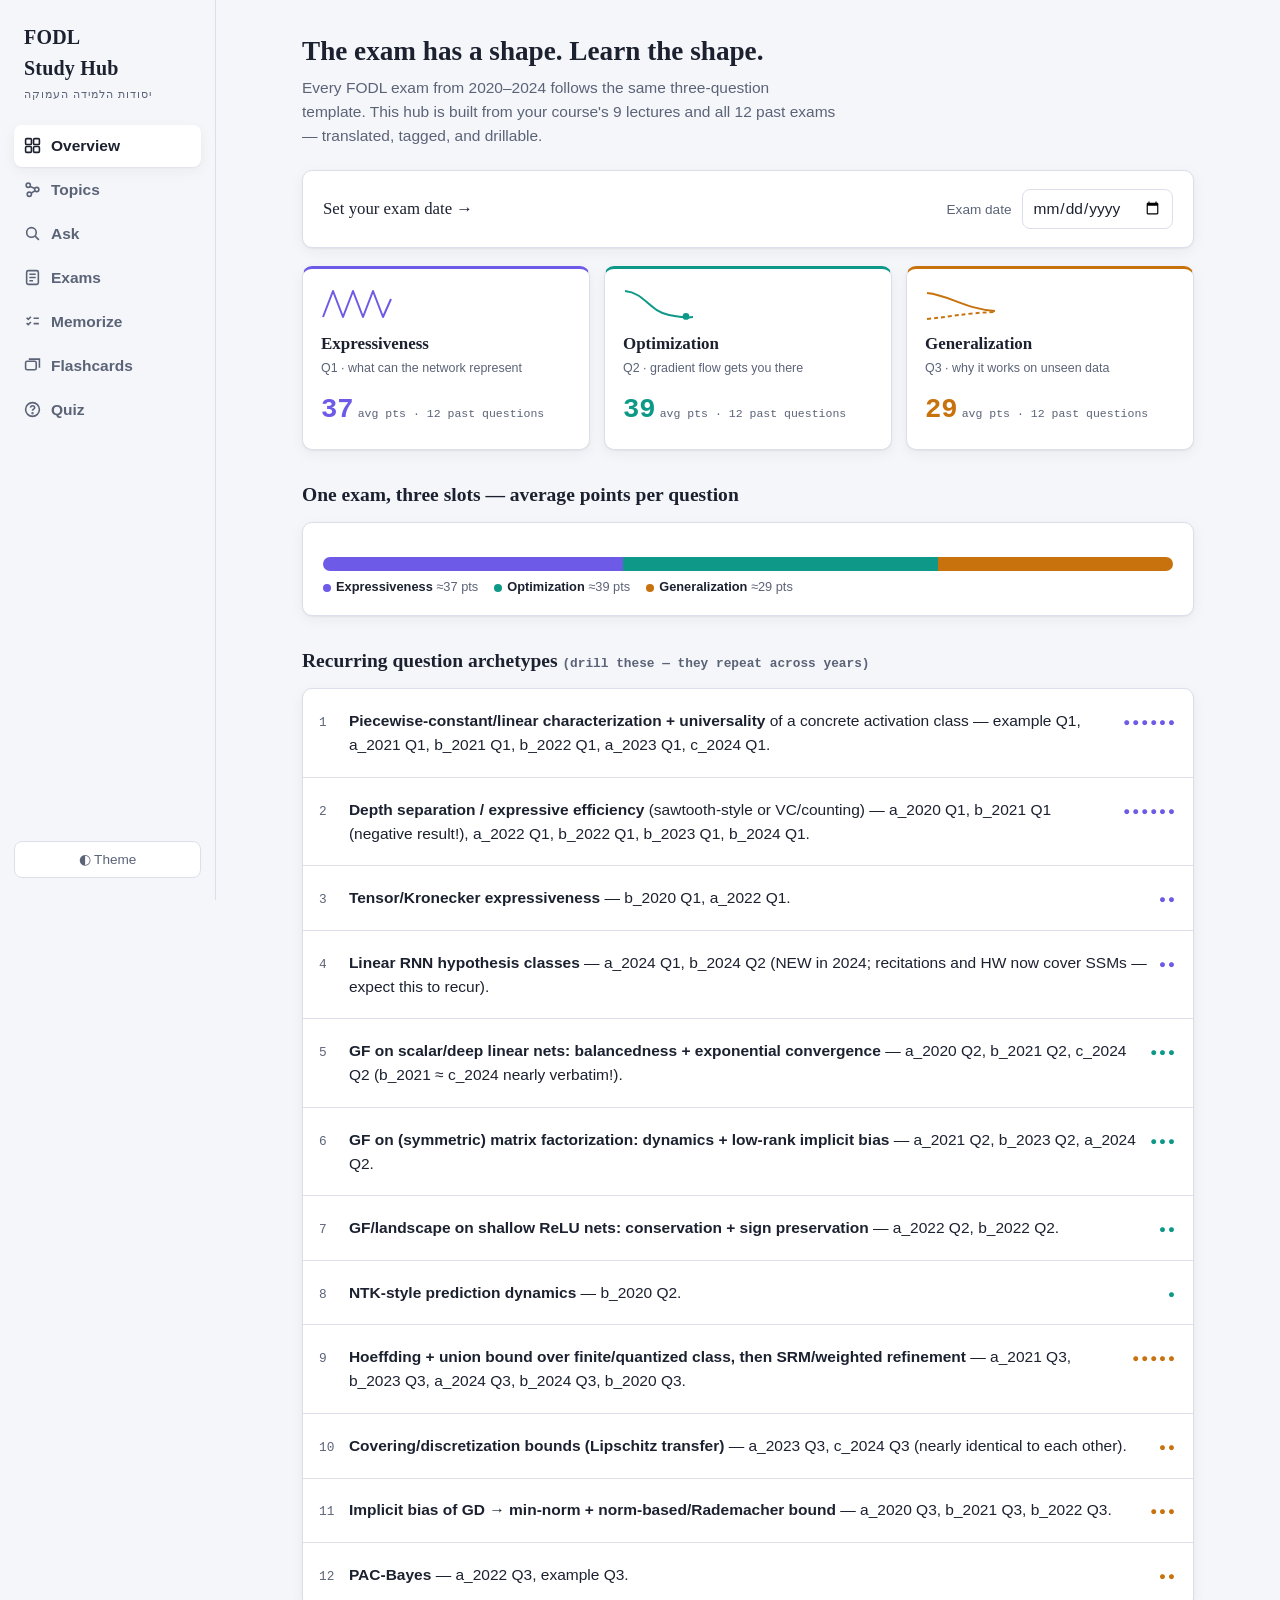
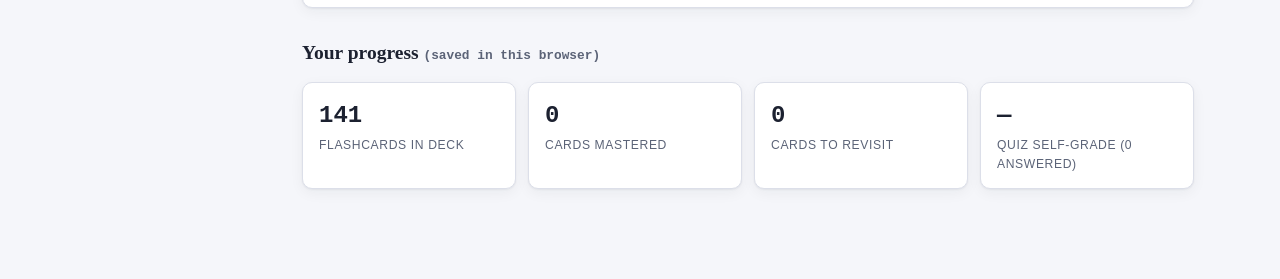
==== docs/index.html @ ac3d0b1b "Publish Memorize tab with 56-item cheat sheet to the site Co-Authored-By: Claude Fable 5 <noreply@an" ====
<!doctype html><html lang="en"><head><meta charset="utf-8"><meta name="viewport" content="width=device-width, initial-scale=1"></head><body><meta charset="utf-8">
<title>FODL Study Hub</title>
<style>
@font-face{font-family:KaTeX_AMS;font-style:normal;font-weight:400;src:url([data-uri]) format('woff2'),url(data:,),url(data:,)}@font-face{font-family:KaTeX_Caligraphic;font-style:normal;font-weight:700;src:url(data:,),url(data:,),url(data:,)}@font-face{font-family:KaTeX_Caligraphic;font-style:normal;font-weight:400;src:url([data-uri]) format('woff2'),url(data:,),url(data:,)}@font-face{font-family:KaTeX_Fraktur;font-style:normal;font-weight:700;src:url(data:,),url(data:,),url(data:,)}@font-face{font-family:KaTeX_Fraktur;font-style:normal;font-weight:400;src:url(data:,),url(data:,),url(data:,)}@font-face{font-family:KaTeX_Main;font-style:normal;font-weight:700;src:url([data-uri]) format('woff2'),url(data:,),url(data:,)}@font-face{font-family:KaTeX_Main;font-style:italic;font-weight:700;src:url([data-uri]) format('woff2'),url(data:,),url(data:,)}@font-face{font-family:KaTeX_Main;font-style:italic;font-weight:400;src:url([data-uri]) format('woff2'),url(data:,),url(data:,)}@font-face{font-family:KaTeX_Main;font-style:normal;font-weight:400;src:url([data-uri]) format('woff2'),url(data:,),url(data:,)}@font-face{font-family:KaTeX_Math;font-style:italic;font-weight:700;src:url([data-uri]) format('woff2'),url(data:,),url(data:,)}@font-face{font-family:KaTeX_Math;font-style:italic;font-weight:400;src:url([data-uri]) format('woff2'),url(data:,),url(data:,)}@font-face{font-family:"KaTeX_SansSerif";font-style:normal;font-weight:700;src:url(data:,),url(data:,),url(data:,)}@font-face{font-family:"KaTeX_SansSerif";font-style:italic;font-weight:400;src:url(data:,),url(data:,),url(data:,)}@font-face{font-family:"KaTeX_SansSerif";font-style:normal;font-weight:400;src:url(data:,),url(data:,),url(data:,)}@font-face{font-family:KaTeX_Script;font-style:normal;font-weight:400;src:url(data:,),url(data:,),url(data:,)}@font-face{font-family:KaTeX_Size1;font-style:normal;font-weight:400;src:url([data-uri]) format('woff2'),url(data:,),url(data:,)}@font-face{font-family:KaTeX_Size2;font-style:normal;font-weight:400;src:url([data-uri]) format('woff2'),url(data:,),url(data:,)}@font-face{font-family:KaTeX_Size3;font-style:normal;font-weight:400;src:url([data-uri]) format('woff2'),url(data:,),url(data:,)}@font-face{font-family:KaTeX_Size4;font-style:normal;font-weight:400;src:url([data-uri]) format('woff2'),url(data:,),url(data:,)}@font-face{font-family:KaTeX_Typewriter;font-style:normal;font-weight:400;src:url([data-uri]) format('woff2'),url(data:,),url(data:,)}.katex{font:normal 1.21em KaTeX_Main,Times New Roman,serif;line-height:1.2;text-indent:0;text-rendering:auto}.katex *{-ms-high-contrast-adjust:none!important;border-color:currentColor}.katex .katex-version:after{content:"0.16.11"}.katex .katex-mathml{clip:rect(1px,1px,1px,1px);border:0;height:1px;overflow:hidden;padding:0;position:absolute;width:1px}.katex .katex-html>.newline{display:block}.katex .base{position:relative;white-space:nowrap;width:-webkit-min-content;width:-moz-min-content;width:min-content}.katex .base,.katex .strut{display:inline-block}.katex .textbf{font-weight:700}.katex .textit{font-style:italic}.katex .textrm{font-family:KaTeX_Main}.katex .textsf{font-family:KaTeX_SansSerif}.katex .texttt{font-family:KaTeX_Typewriter}.katex .mathnormal{font-family:KaTeX_Math;font-style:italic}.katex .mathit{font-family:KaTeX_Main;font-style:italic}.katex .mathrm{font-style:normal}.katex .mathbf{font-family:KaTeX_Main;font-weight:700}.katex .boldsymbol{font-family:KaTeX_Math;font-style:italic;font-weight:700}.katex .amsrm,.katex .mathbb,.katex .textbb{font-family:KaTeX_AMS}.katex .mathcal{font-family:KaTeX_Caligraphic}.katex .mathfrak,.katex .textfrak{font-family:KaTeX_Fraktur}.katex .mathboldfrak,.katex .textboldfrak{font-family:KaTeX_Fraktur;font-weight:700}.katex .mathtt{font-family:KaTeX_Typewriter}.katex .mathscr,.katex .textscr{font-family:KaTeX_Script}.katex .mathsf,.katex .textsf{font-family:KaTeX_SansSerif}.katex .mathboldsf,.katex .textboldsf{font-family:KaTeX_SansSerif;font-weight:700}.katex .mathitsf,.katex .textitsf{font-family:KaTeX_SansSerif;font-style:italic}.katex .mainrm{font-family:KaTeX_Main;font-style:normal}.katex .vlist-t{border-collapse:collapse;display:inline-table;table-layout:fixed}.katex .vlist-r{display:table-row}.katex .vlist{display:table-cell;position:relative;vertical-align:bottom}.katex .vlist>span{display:block;height:0;position:relative}.katex .vlist>span>span{display:inline-block}.katex .vlist>span>.pstrut{overflow:hidden;width:0}.katex .vlist-t2{margin-right:-2px}.katex .vlist-s{display:table-cell;font-size:1px;min-width:2px;vertical-align:bottom;width:2px}.katex .vbox{align-items:baseline;display:inline-flex;flex-direction:column}.katex .hbox{width:100%}.katex .hbox,.katex .thinbox{display:inline-flex;flex-direction:row}.katex .thinbox{max-width:0;width:0}.katex .msupsub{text-align:left}.katex .mfrac>span>span{text-align:center}.katex .mfrac .frac-line{border-bottom-style:solid;display:inline-block;width:100%}.katex .hdashline,.katex .hline,.katex .mfrac .frac-line,.katex .overline .overline-line,.katex .rule,.katex .underline .underline-line{min-height:1px}.katex .mspace{display:inline-block}.katex .clap,.katex .llap,.katex .rlap{position:relative;width:0}.katex .clap>.inner,.katex .llap>.inner,.katex .rlap>.inner{position:absolute}.katex .clap>.fix,.katex .llap>.fix,.katex .rlap>.fix{display:inline-block}.katex .llap>.inner{right:0}.katex .clap>.inner,.katex .rlap>.inner{left:0}.katex .clap>.inner>span{margin-left:-50%;margin-right:50%}.katex .rule{border:0 solid;display:inline-block;position:relative}.katex .hline,.katex .overline .overline-line,.katex .underline .underline-line{border-bottom-style:solid;display:inline-block;width:100%}.katex .hdashline{border-bottom-style:dashed;display:inline-block;width:100%}.katex .sqrt>.root{margin-left:.2777777778em;margin-right:-.5555555556em}.katex .fontsize-ensurer.reset-size1.size1,.katex .sizing.reset-size1.size1{font-size:1em}.katex .fontsize-ensurer.reset-size1.size2,.katex .sizing.reset-size1.size2{font-size:1.2em}.katex .fontsize-ensurer.reset-size1.size3,.katex .sizing.reset-size1.size3{font-size:1.4em}.katex .fontsize-ensurer.reset-size1.size4,.katex .sizing.reset-size1.size4{font-size:1.6em}.katex .fontsize-ensurer.reset-size1.size5,.katex .sizing.reset-size1.size5{font-size:1.8em}.katex .fontsize-ensurer.reset-size1.size6,.katex .sizing.reset-size1.size6{font-size:2em}.katex .fontsize-ensurer.reset-size1.size7,.katex .sizing.reset-size1.size7{font-size:2.4em}.katex .fontsize-ensurer.reset-size1.size8,.katex .sizing.reset-size1.size8{font-size:2.88em}.katex .fontsize-ensurer.reset-size1.size9,.katex .sizing.reset-size1.size9{font-size:3.456em}.katex .fontsize-ensurer.reset-size1.size10,.katex .sizing.reset-size1.size10{font-size:4.148em}.katex .fontsize-ensurer.reset-size1.size11,.katex .sizing.reset-size1.size11{font-size:4.976em}.katex .fontsize-ensurer.reset-size2.size1,.katex .sizing.reset-size2.size1{font-size:.8333333333em}.katex .fontsize-ensurer.reset-size2.size2,.katex .sizing.reset-size2.size2{font-size:1em}.katex .fontsize-ensurer.reset-size2.size3,.katex .sizing.reset-size2.size3{font-size:1.1666666667em}.katex .fontsize-ensurer.reset-size2.size4,.katex .sizing.reset-size2.size4{font-size:1.3333333333em}.katex .fontsize-ensurer.reset-size2.size5,.katex .sizing.reset-size2.size5{font-size:1.5em}.katex .fontsize-ensurer.reset-size2.size6,.katex .sizing.reset-size2.size6{font-size:1.6666666667em}.katex .fontsize-ensurer.reset-size2.size7,.katex .sizing.reset-size2.size7{font-size:2em}.katex .fontsize-ensurer.reset-size2.size8,.katex .sizing.reset-size2.size8{font-size:2.4em}.katex .fontsize-ensurer.reset-size2.size9,.katex .sizing.reset-size2.size9{font-size:2.88em}.katex .fontsize-ensurer.reset-size2.size10,.katex .sizing.reset-size2.size10{font-size:3.4566666667em}.katex .fontsize-ensurer.reset-size2.size11,.katex .sizing.reset-size2.size11{font-size:4.1466666667em}.katex .fontsize-ensurer.reset-size3.size1,.katex .sizing.reset-size3.size1{font-size:.7142857143em}.katex .fontsize-ensurer.reset-size3.size2,.katex .sizing.reset-size3.size2{font-size:.8571428571em}.katex .fontsize-ensurer.reset-size3.size3,.katex .sizing.reset-size3.size3{font-size:1em}.katex .fontsize-ensurer.reset-size3.size4,.katex .sizing.reset-size3.size4{font-size:1.1428571429em}.katex .fontsize-ensurer.reset-size3.size5,.katex .sizing.reset-size3.size5{font-size:1.2857142857em}.katex .fontsize-ensurer.reset-size3.size6,.katex .sizing.reset-size3.size6{font-size:1.4285714286em}.katex .fontsize-ensurer.reset-size3.size7,.katex .sizing.reset-size3.size7{font-size:1.7142857143em}.katex .fontsize-ensurer.reset-size3.size8,.katex .sizing.reset-size3.size8{font-size:2.0571428571em}.katex .fontsize-ensurer.reset-size3.size9,.katex .sizing.reset-size3.size9{font-size:2.4685714286em}.katex .fontsize-ensurer.reset-size3.size10,.katex .sizing.reset-size3.size10{font-size:2.9628571429em}.katex .fontsize-ensurer.reset-size3.size11,.katex .sizing.reset-size3.size11{font-size:3.5542857143em}.katex .fontsize-ensurer.reset-size4.size1,.katex .sizing.reset-size4.size1{font-size:.625em}.katex .fontsize-ensurer.reset-size4.size2,.katex .sizing.reset-size4.size2{font-size:.75em}.katex .fontsize-ensurer.reset-size4.size3,.katex .sizing.reset-size4.size3{font-size:.875em}.katex .fontsize-ensurer.reset-size4.size4,.katex .sizing.reset-size4.size4{font-size:1em}.katex .fontsize-ensurer.reset-size4.size5,.katex .sizing.reset-size4.size5{font-size:1.125em}.katex .fontsize-ensurer.reset-size4.size6,.katex .sizing.reset-size4.size6{font-size:1.25em}.katex .fontsize-ensurer.reset-size4.size7,.katex .sizing.reset-size4.size7{font-size:1.5em}.katex .fontsize-ensurer.reset-size4.size8,.katex .sizing.reset-size4.size8{font-size:1.8em}.katex .fontsize-ensurer.reset-size4.size9,.katex .sizing.reset-size4.size9{font-size:2.16em}.katex .fontsize-ensurer.reset-size4.size10,.katex .sizing.reset-size4.size10{font-size:2.5925em}.katex .fontsize-ensurer.reset-size4.size11,.katex .sizing.reset-size4.size11{font-size:3.11em}.katex .fontsize-ensurer.reset-size5.size1,.katex .sizing.reset-size5.size1{font-size:.5555555556em}.katex .fontsize-ensurer.reset-size5.size2,.katex .sizing.reset-size5.size2{font-size:.6666666667em}.katex .fontsize-ensurer.reset-size5.size3,.katex .sizing.reset-size5.size3{font-size:.7777777778em}.katex .fontsize-ensurer.reset-size5.size4,.katex .sizing.reset-size5.size4{font-size:.8888888889em}.katex .fontsize-ensurer.reset-size5.size5,.katex .sizing.reset-size5.size5{font-size:1em}.katex .fontsize-ensurer.reset-size5.size6,.katex .sizing.reset-size5.size6{font-size:1.1111111111em}.katex .fontsize-ensurer.reset-size5.size7,.katex .sizing.reset-size5.size7{font-size:1.3333333333em}.katex .fontsize-ensurer.reset-size5.size8,.katex .sizing.reset-size5.size8{font-size:1.6em}.katex .fontsize-ensurer.reset-size5.size9,.katex .sizing.reset-size5.size9{font-size:1.92em}.katex .fontsize-ensurer.reset-size5.size10,.katex .sizing.reset-size5.size10{font-size:2.3044444444em}.katex .fontsize-ensurer.reset-size5.size11,.katex .sizing.reset-size5.size11{font-size:2.7644444444em}.katex .fontsize-ensurer.reset-size6.size1,.katex .sizing.reset-size6.size1{font-size:.5em}.katex .fontsize-ensurer.reset-size6.size2,.katex .sizing.reset-size6.size2{font-size:.6em}.katex .fontsize-ensurer.reset-size6.size3,.katex .sizing.reset-size6.size3{font-size:.7em}.katex .fontsize-ensurer.reset-size6.size4,.katex .sizing.reset-size6.size4{font-size:.8em}.katex .fontsize-ensurer.reset-size6.size5,.katex .sizing.reset-size6.size5{font-size:.9em}.katex .fontsize-ensurer.reset-size6.size6,.katex .sizing.reset-size6.size6{font-size:1em}.katex .fontsize-ensurer.reset-size6.size7,.katex .sizing.reset-size6.size7{font-size:1.2em}.katex .fontsize-ensurer.reset-size6.size8,.katex .sizing.reset-size6.size8{font-size:1.44em}.katex .fontsize-ensurer.reset-size6.size9,.katex .sizing.reset-size6.size9{font-size:1.728em}.katex .fontsize-ensurer.reset-size6.size10,.katex .sizing.reset-size6.size10{font-size:2.074em}.katex .fontsize-ensurer.reset-size6.size11,.katex .sizing.reset-size6.size11{font-size:2.488em}.katex .fontsize-ensurer.reset-size7.size1,.katex .sizing.reset-size7.size1{font-size:.4166666667em}.katex .fontsize-ensurer.reset-size7.size2,.katex .sizing.reset-size7.size2{font-size:.5em}.katex .fontsize-ensurer.reset-size7.size3,.katex .sizing.reset-size7.size3{font-size:.5833333333em}.katex .fontsize-ensurer.reset-size7.size4,.katex .sizing.reset-size7.size4{font-size:.6666666667em}.katex .fontsize-ensurer.reset-size7.size5,.katex .sizing.reset-size7.size5{font-size:.75em}.katex .fontsize-ensurer.reset-size7.size6,.katex .sizing.reset-size7.size6{font-size:.8333333333em}.katex .fontsize-ensurer.reset-size7.size7,.katex .sizing.reset-size7.size7{font-size:1em}.katex .fontsize-ensurer.reset-size7.size8,.katex .sizing.reset-size7.size8{font-size:1.2em}.katex .fontsize-ensurer.reset-size7.size9,.katex .sizing.reset-size7.size9{font-size:1.44em}.katex .fontsize-ensurer.reset-size7.size10,.katex .sizing.reset-size7.size10{font-size:1.7283333333em}.katex .fontsize-ensurer.reset-size7.size11,.katex .sizing.reset-size7.size11{font-size:2.0733333333em}.katex .fontsize-ensurer.reset-size8.size1,.katex .sizing.reset-size8.size1{font-size:.3472222222em}.katex .fontsize-ensurer.reset-size8.size2,.katex .sizing.reset-size8.size2{font-size:.4166666667em}.katex .fontsize-ensurer.reset-size8.size3,.katex .sizing.reset-size8.size3{font-size:.4861111111em}.katex .fontsize-ensurer.reset-size8.size4,.katex .sizing.reset-size8.size4{font-size:.5555555556em}.katex .fontsize-ensurer.reset-size8.size5,.katex .sizing.reset-size8.size5{font-size:.625em}.katex .fontsize-ensurer.reset-size8.size6,.katex .sizing.reset-size8.size6{font-size:.6944444444em}.katex .fontsize-ensurer.reset-size8.size7,.katex .sizing.reset-size8.size7{font-size:.8333333333em}.katex .fontsize-ensurer.reset-size8.size8,.katex .sizing.reset-size8.size8{font-size:1em}.katex .fontsize-ensurer.reset-size8.size9,.katex .sizing.reset-size8.size9{font-size:1.2em}.katex .fontsize-ensurer.reset-size8.size10,.katex .sizing.reset-size8.size10{font-size:1.4402777778em}.katex .fontsize-ensurer.reset-size8.size11,.katex .sizing.reset-size8.size11{font-size:1.7277777778em}.katex .fontsize-ensurer.reset-size9.size1,.katex .sizing.reset-size9.size1{font-size:.2893518519em}.katex .fontsize-ensurer.reset-size9.size2,.katex .sizing.reset-size9.size2{font-size:.3472222222em}.katex .fontsize-ensurer.reset-size9.size3,.katex .sizing.reset-size9.size3{font-size:.4050925926em}.katex .fontsize-ensurer.reset-size9.size4,.katex .sizing.reset-size9.size4{font-size:.462962963em}.katex .fontsize-ensurer.reset-size9.size5,.katex .sizing.reset-size9.size5{font-size:.5208333333em}.katex .fontsize-ensurer.reset-size9.size6,.katex .sizing.reset-size9.size6{font-size:.5787037037em}.katex .fontsize-ensurer.reset-size9.size7,.katex .sizing.reset-size9.size7{font-size:.6944444444em}.katex .fontsize-ensurer.reset-size9.size8,.katex .sizing.reset-size9.size8{font-size:.8333333333em}.katex .fontsize-ensurer.reset-size9.size9,.katex .sizing.reset-size9.size9{font-size:1em}.katex .fontsize-ensurer.reset-size9.size10,.katex .sizing.reset-size9.size10{font-size:1.2002314815em}.katex .fontsize-ensurer.reset-size9.size11,.katex .sizing.reset-size9.size11{font-size:1.4398148148em}.katex .fontsize-ensurer.reset-size10.size1,.katex .sizing.reset-size10.size1{font-size:.2410800386em}.katex .fontsize-ensurer.reset-size10.size2,.katex .sizing.reset-size10.size2{font-size:.2892960463em}.katex .fontsize-ensurer.reset-size10.size3,.katex .sizing.reset-size10.size3{font-size:.337512054em}.katex .fontsize-ensurer.reset-size10.size4,.katex .sizing.reset-size10.size4{font-size:.3857280617em}.katex .fontsize-ensurer.reset-size10.size5,.katex .sizing.reset-size10.size5{font-size:.4339440694em}.katex .fontsize-ensurer.reset-size10.size6,.katex .sizing.reset-size10.size6{font-size:.4821600771em}.katex .fontsize-ensurer.reset-size10.size7,.katex .sizing.reset-size10.size7{font-size:.5785920926em}.katex .fontsize-ensurer.reset-size10.size8,.katex .sizing.reset-size10.size8{font-size:.6943105111em}.katex .fontsize-ensurer.reset-size10.size9,.katex .sizing.reset-size10.size9{font-size:.8331726133em}.katex .fontsize-ensurer.reset-size10.size10,.katex .sizing.reset-size10.size10{font-size:1em}.katex .fontsize-ensurer.reset-size10.size11,.katex .sizing.reset-size10.size11{font-size:1.1996142719em}.katex .fontsize-ensurer.reset-size11.size1,.katex .sizing.reset-size11.size1{font-size:.2009646302em}.katex .fontsize-ensurer.reset-size11.size2,.katex .sizing.reset-size11.size2{font-size:.2411575563em}.katex .fontsize-ensurer.reset-size11.size3,.katex .sizing.reset-size11.size3{font-size:.2813504823em}.katex .fontsize-ensurer.reset-size11.size4,.katex .sizing.reset-size11.size4{font-size:.3215434084em}.katex .fontsize-ensurer.reset-size11.size5,.katex .sizing.reset-size11.size5{font-size:.3617363344em}.katex .fontsize-ensurer.reset-size11.size6,.katex .sizing.reset-size11.size6{font-size:.4019292605em}.katex .fontsize-ensurer.reset-size11.size7,.katex .sizing.reset-size11.size7{font-size:.4823151125em}.katex .fontsize-ensurer.reset-size11.size8,.katex .sizing.reset-size11.size8{font-size:.578778135em}.katex .fontsize-ensurer.reset-size11.size9,.katex .sizing.reset-size11.size9{font-size:.6945337621em}.katex .fontsize-ensurer.reset-size11.size10,.katex .sizing.reset-size11.size10{font-size:.8336012862em}.katex .fontsize-ensurer.reset-size11.size11,.katex .sizing.reset-size11.size11{font-size:1em}.katex .delimsizing.size1{font-family:KaTeX_Size1}.katex .delimsizing.size2{font-family:KaTeX_Size2}.katex .delimsizing.size3{font-family:KaTeX_Size3}.katex .delimsizing.size4{font-family:KaTeX_Size4}.katex .delimsizing.mult .delim-size1>span{font-family:KaTeX_Size1}.katex .delimsizing.mult .delim-size4>span{font-family:KaTeX_Size4}.katex .nulldelimiter{display:inline-block;width:.12em}.katex .delimcenter,.katex .op-symbol{position:relative}.katex .op-symbol.small-op{font-family:KaTeX_Size1}.katex .op-symbol.large-op{font-family:KaTeX_Size2}.katex .accent>.vlist-t,.katex .op-limits>.vlist-t{text-align:center}.katex .accent .accent-body{position:relative}.katex .accent .accent-body:not(.accent-full){width:0}.katex .overlay{display:block}.katex .mtable .vertical-separator{display:inline-block;min-width:1px}.katex .mtable .arraycolsep{display:inline-block}.katex .mtable .col-align-c>.vlist-t{text-align:center}.katex .mtable .col-align-l>.vlist-t{text-align:left}.katex .mtable .col-align-r>.vlist-t{text-align:right}.katex .svg-align{text-align:left}.katex svg{fill:currentColor;stroke:currentColor;fill-rule:nonzero;fill-opacity:1;stroke-width:1;stroke-linecap:butt;stroke-linejoin:miter;stroke-miterlimit:4;stroke-dasharray:none;stroke-dashoffset:0;stroke-opacity:1;display:block;height:inherit;position:absolute;width:100%}.katex svg path{stroke:none}.katex img{border-style:none;max-height:none;max-width:none;min-height:0;min-width:0}.katex .stretchy{display:block;overflow:hidden;position:relative;width:100%}.katex .stretchy:after,.katex .stretchy:before{content:""}.katex .hide-tail{overflow:hidden;position:relative;width:100%}.katex .halfarrow-left{left:0;overflow:hidden;position:absolute;width:50.2%}.katex .halfarrow-right{overflow:hidden;position:absolute;right:0;width:50.2%}.katex .brace-left{left:0;overflow:hidden;position:absolute;width:25.1%}.katex .brace-center{left:25%;overflow:hidden;position:absolute;width:50%}.katex .brace-right{overflow:hidden;position:absolute;right:0;width:25.1%}.katex .x-arrow-pad{padding:0 .5em}.katex .cd-arrow-pad{padding:0 .55556em 0 .27778em}.katex .mover,.katex .munder,.katex .x-arrow{text-align:center}.katex .boxpad{padding:0 .3em}.katex .fbox,.katex .fcolorbox{border:.04em solid;box-sizing:border-box}.katex .cancel-pad{padding:0 .2em}.katex .cancel-lap{margin-left:-.2em;margin-right:-.2em}.katex .sout{border-bottom-style:solid;border-bottom-width:.08em}.katex .angl{border-right:.049em solid;border-top:.049em solid;box-sizing:border-box;margin-right:.03889em}.katex .anglpad{padding:0 .03889em}.katex .eqn-num:before{content:"(" counter(katexEqnNo) ")";counter-increment:katexEqnNo}.katex .mml-eqn-num:before{content:"(" counter(mmlEqnNo) ")";counter-increment:mmlEqnNo}.katex .mtr-glue{width:50%}.katex .cd-vert-arrow{display:inline-block;position:relative}.katex .cd-label-left{display:inline-block;position:absolute;right:calc(50% + .3em);text-align:left}.katex .cd-label-right{display:inline-block;left:calc(50% + .3em);position:absolute;text-align:right}.katex-display{display:block;margin:1em 0;text-align:center}.katex-display>.katex{display:block;text-align:center;white-space:nowrap}.katex-display>.katex>.katex-html{display:block;position:relative}.katex-display>.katex>.katex-html>.tag{position:absolute;right:0}.katex-display.leqno>.katex>.katex-html>.tag{left:0;right:auto}.katex-display.fleqn>.katex{padding-left:2em;text-align:left}body{counter-reset:katexEqnNo mmlEqnNo}

</style>
<style>
:root{
  --bg:#F5F6FA; --surface:#FFFFFF; --surface2:#ECEEF3; --ink:#1C2130; --muted:#5B6377;
  --line:#DCDFE9; --shadow:0 1px 2px rgba(28,33,48,.06),0 4px 14px rgba(28,33,48,.05);
  --exp:#6D5AE6; --opt:#0E9888; --gen:#C8720D; --prac:#5B6377;
  --good:#2E8B57; --bad:#C43D3D;
  --serif:"Iowan Old Style","Palatino Linotype",Palatino,Georgia,serif;
  --sans:-apple-system,BlinkMacSystemFont,"Segoe UI",Roboto,Helvetica,Arial,sans-serif;
  --mono:ui-monospace,"SF Mono",Menlo,Consolas,monospace;
  --r:10px;
}
@media (prefers-color-scheme: dark){
  :root{
    --bg:#12151F; --surface:#1A1E2C; --surface2:#242A3C; --ink:#E8EAF2; --muted:#9AA1B8;
    --line:#2E3448; --shadow:0 1px 2px rgba(0,0,0,.4),0 4px 14px rgba(0,0,0,.3);
    --exp:#9B8CFF; --opt:#2FBFAE; --gen:#E89A3C; --prac:#9AA1B8;
    --good:#4CAF7D; --bad:#E06A6A;
  }
}
:root[data-theme="dark"]{
  --bg:#12151F; --surface:#1A1E2C; --surface2:#242A3C; --ink:#E8EAF2; --muted:#9AA1B8;
  --line:#2E3448; --shadow:0 1px 2px rgba(0,0,0,.4),0 4px 14px rgba(0,0,0,.3);
  --exp:#9B8CFF; --opt:#2FBFAE; --gen:#E89A3C; --prac:#9AA1B8;
  --good:#4CAF7D; --bad:#E06A6A;
}
:root[data-theme="light"]{
  --bg:#F5F6FA; --surface:#FFFFFF; --surface2:#ECEEF3; --ink:#1C2130; --muted:#5B6377;
  --line:#DCDFE9; --shadow:0 1px 2px rgba(28,33,48,.06),0 4px 14px rgba(28,33,48,.05);
  --exp:#6D5AE6; --opt:#0E9888; --gen:#C8720D; --prac:#5B6377;
  --good:#2E8B57; --bad:#C43D3D;
}
*{box-sizing:border-box}
html,body{margin:0;padding:0}
body{background:var(--bg);color:var(--ink);font-family:var(--sans);font-size:15.5px;line-height:1.55}
.app{display:grid;grid-template-columns:216px 1fr;min-height:100vh}
a{color:inherit}
button{font:inherit;color:inherit;cursor:pointer}

/* ---------- nav ---------- */
.rail{border-right:1px solid var(--line);padding:22px 14px;display:flex;flex-direction:column;gap:4px;position:sticky;top:0;height:100vh}
.brand{font-family:var(--serif);font-size:1.25rem;font-weight:700;letter-spacing:.01em;padding:0 10px 4px}
.brand small{display:block;font-family:var(--sans);font-weight:500;font-size:.68rem;color:var(--muted);letter-spacing:.09em;text-transform:uppercase;margin-top:2px}
.rail nav{display:flex;flex-direction:column;gap:2px;margin-top:14px}
.navbtn{display:flex;align-items:center;gap:10px;padding:9px 10px;border:0;background:none;border-radius:8px;color:var(--muted);text-align:left;font-weight:550}
.navbtn svg{flex:0 0 auto}
.navbtn:hover{background:var(--surface2)}
.navbtn.on{background:var(--surface);color:var(--ink);box-shadow:var(--shadow)}
.navbtn:focus-visible,.chipbtn:focus-visible,button:focus-visible{outline:2px solid var(--exp);outline-offset:2px}
.rail .spacer{flex:1}
.themebtn{border:1px solid var(--line);background:var(--surface);border-radius:8px;padding:7px 10px;color:var(--muted);font-size:.85rem}

/* ---------- main ---------- */
main{padding:30px clamp(16px,4vw,44px) 90px;max-width:980px;width:100%;margin:0 auto}
section{display:none}
section.on{display:block}
h1{font-family:var(--serif);font-size:1.7rem;margin:0 0 4px;text-wrap:balance}
h2{font-family:var(--serif);font-size:1.22rem;margin:30px 0 12px}
.sub{color:var(--muted);margin:0 0 22px;max-width:62ch}
.card{background:var(--surface);border:1px solid var(--line);border-radius:var(--r);box-shadow:var(--shadow)}

/* pillar coloring */
.p-Expressiveness{--pc:var(--exp)}
.p-Optimization{--pc:var(--opt)}
.p-Generalization{--pc:var(--gen)}
.p-Practices{--pc:var(--prac)}
.pill{display:inline-flex;align-items:center;gap:6px;font-size:.72rem;font-weight:650;letter-spacing:.06em;text-transform:uppercase;color:var(--pc);background:color-mix(in srgb,var(--pc) 12%,transparent);border-radius:999px;padding:3px 10px}
.dot{width:8px;height:8px;border-radius:50%;background:var(--pc);flex:0 0 auto}
.chip{display:inline-block;font-family:var(--mono);font-size:.72rem;color:var(--muted);background:var(--surface2);border-radius:6px;padding:2px 7px;margin:2px 3px 2px 0}
.pts{font-family:var(--mono);font-variant-numeric:tabular-nums;font-size:.8rem;color:var(--muted)}

/* ---------- dashboard ---------- */
.hero{display:grid;grid-template-columns:repeat(3,1fr);gap:14px;margin-top:18px}
.pillarcard{padding:18px;position:relative;overflow:hidden;border-top:3px solid var(--pc)}
.pillarcard h3{font-family:var(--serif);margin:10px 0 2px;font-size:1.06rem}
.pillarcard .role{font-size:.78rem;color:var(--muted)}
.pillarcard .avg{font-family:var(--mono);font-variant-numeric:tabular-nums;font-size:1.7rem;font-weight:600;color:var(--pc);margin-top:10px}
.pillarcard .avg small{font-size:.72rem;color:var(--muted);font-weight:400;margin-left:4px}
.pillarcard svg{color:var(--pc);display:block}
.tmplbar{display:flex;height:14px;border-radius:7px;overflow:hidden;margin:16px 0 6px}
.tmplbar div{height:100%}
.legendrow{display:flex;gap:16px;flex-wrap:wrap;font-size:.8rem;color:var(--muted)}
.legendrow b{color:var(--ink);font-weight:600}
.statrow{display:grid;grid-template-columns:repeat(auto-fit,minmax(150px,1fr));gap:12px;margin-top:14px}
.stat{padding:14px 16px}
.stat .v{font-family:var(--mono);font-variant-numeric:tabular-nums;font-size:1.5rem;font-weight:600}
.stat .k{font-size:.76rem;color:var(--muted);letter-spacing:.05em;text-transform:uppercase;margin-top:2px}
.arch{padding:12px 16px;display:flex;gap:12px;align-items:baseline;border-bottom:1px solid var(--line)}
.arch:last-child{border-bottom:0}
.arch .n{font-family:var(--mono);color:var(--muted);font-size:.8rem;flex:0 0 1.4em}
.arch .freq{margin-left:auto;white-space:nowrap;flex:0 0 auto;letter-spacing:2px;color:var(--pc);font-size:.72rem}
.datebox{display:flex;align-items:center;gap:10px;flex-wrap:wrap}
.datebox input{font:inherit;color:var(--ink);background:var(--surface);border:1px solid var(--line);border-radius:8px;padding:6px 10px}
.count{font-family:var(--serif);font-size:1.05rem}
.count b{font-size:1.5rem}

/* ---------- topics ---------- */
.filters{display:flex;gap:8px;flex-wrap:wrap;margin:14px 0 18px}
.chipbtn{border:1px solid var(--line);background:var(--surface);border-radius:999px;padding:6px 14px;font-size:.85rem;color:var(--muted)}
.chipbtn.on{border-color:var(--pc,var(--ink));color:var(--pc,var(--ink));background:color-mix(in srgb,var(--pc,var(--ink)) 10%,transparent);font-weight:600}
.topicrow{padding:14px 16px;border-bottom:1px solid var(--line);display:grid;grid-template-columns:auto 1fr;gap:4px 14px}
.topicrow:last-child{border-bottom:0}
.topicrow .t{font-weight:600;grid-column:2}
.topicrow .meta{grid-column:2;font-size:.8rem;color:var(--muted)}
.topicrow .stripe{grid-column:1;grid-row:1/span 2;width:4px;border-radius:2px;background:var(--pc)}
.prio{font-size:.68rem;font-weight:700;letter-spacing:.07em;text-transform:uppercase;border-radius:5px;padding:2px 7px;margin-left:8px;vertical-align:1px}
.prio.core{background:color-mix(in srgb,var(--bad) 14%,transparent);color:var(--bad)}
.prio.frequent{background:color-mix(in srgb,var(--gen) 16%,transparent);color:var(--gen)}
.prio.seen{background:var(--surface2);color:var(--muted)}

/* ---------- exams ---------- */
.examgrid{display:grid;grid-template-columns:repeat(auto-fill,minmax(230px,1fr));gap:12px;margin-top:16px}
.examcard{padding:16px;text-align:left;border:1px solid var(--line);background:var(--surface);border-radius:var(--r);box-shadow:var(--shadow)}
.examcard:hover{border-color:var(--muted)}
.examcard h3{margin:0 0 8px;font-family:var(--serif);font-size:1.02rem}
.examcard .qrow{display:flex;align-items:center;gap:8px;font-size:.78rem;color:var(--muted);padding:2px 0}
.qcard{margin-top:16px;overflow:hidden}
.qhead{padding:16px 18px;border-left:4px solid var(--pc);display:flex;gap:12px;align-items:baseline;flex-wrap:wrap}
.qhead h3{font-family:var(--serif);margin:0;font-size:1.05rem;flex:1 1 300px}
.qbody{padding:4px 18px 16px;border-top:1px solid var(--line);overflow-x:auto}
.qbody .katex-display{margin:.7em 0}
details.sketch{margin:0 18px 16px;border:1px dashed var(--line);border-radius:8px}
details.sketch summary{cursor:pointer;padding:10px 14px;font-weight:600;color:var(--pc);list-style:none}
details.sketch summary::before{content:"▸ ";font-size:.8em}
details.sketch[open] summary::before{content:"▾ "}
details.sketch .inner{padding:0 16px 12px;overflow-x:auto}
.diff{letter-spacing:2px;font-size:.72rem;color:var(--pc)}
.backbtn{border:1px solid var(--line);background:var(--surface);border-radius:8px;padding:6px 12px;font-size:.85rem;color:var(--muted);margin-bottom:14px}

/* ---------- flashcards & quiz ---------- */
.deckmeta{display:flex;gap:14px;align-items:center;color:var(--muted);font-size:.85rem;margin:10px 0;flex-wrap:wrap}
.bigcard{padding:26px clamp(16px,4vw,36px);min-height:230px;display:flex;flex-direction:column;gap:14px;border-top:3px solid var(--pc)}
.bigcard .front{font-family:var(--serif);font-size:1.2rem;text-wrap:balance}
.bigcard .back{border-top:1px solid var(--line);padding-top:14px;overflow-x:auto}
.bigcard .src{font-size:.76rem;color:var(--muted);margin-top:auto}
.actions{display:flex;gap:10px;margin-top:14px;flex-wrap:wrap}
.btn{border:1px solid var(--line);background:var(--surface);border-radius:9px;padding:9px 16px;font-weight:600;box-shadow:var(--shadow)}
.btn.primary{background:var(--ink);color:var(--bg);border-color:var(--ink)}
.btn.miss{color:var(--bad);border-color:color-mix(in srgb,var(--bad) 45%,transparent)}
.btn.half{color:var(--gen);border-color:color-mix(in srgb,var(--gen) 45%,transparent)}
.btn.got{color:var(--good);border-color:color-mix(in srgb,var(--good) 45%,transparent)}
.progressbar{height:6px;border-radius:3px;background:var(--surface2);overflow:hidden;margin:8px 0}
.progressbar div{height:100%;background:var(--pc,var(--ink));transition:width .25s}
@media (prefers-reduced-motion: reduce){.progressbar div{transition:none}}
.quizmeta{font-family:var(--mono);font-variant-numeric:tabular-nums;font-size:.8rem;color:var(--muted)}
.weakrow{display:flex;justify-content:space-between;padding:8px 16px;border-bottom:1px solid var(--line);font-size:.9rem}
.weakrow:last-child{border-bottom:0}
.empty{padding:40px;text-align:center;color:var(--muted)}

/* topic detail + ask */
.topicrow.click{cursor:pointer}
.topicrow.click:hover{background:var(--surface2)}
.topicrow .go{grid-column:3;grid-row:1/span 2;align-self:center;color:var(--muted)}
.topicrow.click{grid-template-columns:auto 1fr auto}
.scopechip{display:inline-flex;align-items:center;gap:8px;background:color-mix(in srgb,var(--pc,var(--ink)) 10%,transparent);color:var(--pc,var(--ink));border:1px solid color-mix(in srgb,var(--pc,var(--ink)) 40%,transparent);border-radius:999px;padding:5px 8px 5px 14px;font-size:.85rem;font-weight:600}
.scopechip button{border:0;background:none;color:inherit;font-size:1rem;padding:0 4px;line-height:1}
details.note{border:1px solid var(--line);border-radius:var(--r);background:var(--surface);margin-top:12px;box-shadow:var(--shadow)}
details.note>summary{cursor:pointer;padding:14px 18px;font-family:var(--serif);font-weight:700;list-style:none;display:flex;gap:10px;align-items:baseline}
details.note>summary::before{content:"▸";color:var(--muted);font-size:.8em}
details.note[open]>summary::before{content:"▾"}
details.note .notebody{padding:0 18px 14px;border-top:1px solid var(--line)}
details.note h4{font-family:var(--serif);font-size:1rem;margin:16px 0 6px}
.notesec{overflow-x:auto}
.askbox{display:flex;gap:10px;margin:14px 0 6px}
.askbox input{flex:1;font:inherit;color:var(--ink);background:var(--surface);border:1px solid var(--line);border-radius:10px;padding:11px 14px}
.hit{padding:16px 18px;border-left:4px solid var(--pc,var(--ink));margin-top:12px;overflow-x:auto}
.hit .src{font-size:.76rem;letter-spacing:.05em;text-transform:uppercase;color:var(--pc,var(--muted));font-weight:700;margin-bottom:8px}
.hit .src .sec{color:var(--muted);text-transform:none;letter-spacing:0;font-weight:500}
.hit .src .srcbtn{border:0;background:none;padding:0;color:inherit;font:inherit;text-transform:inherit;letter-spacing:inherit;font-weight:inherit;text-decoration:underline;text-underline-offset:3px;cursor:pointer}
.suggest{display:flex;gap:8px;flex-wrap:wrap;margin-top:10px}

/* memorize tab */
.memoitem{padding:14px 16px 14px 14px;margin-top:10px;display:grid;grid-template-columns:auto 1fr;gap:4px 12px;border-left:4px solid var(--pc,var(--line))}
.memoitem.known{opacity:.62}
.memoitem input[type=checkbox]{width:19px;height:19px;accent-color:var(--good);margin-top:2px;cursor:pointer}
.memoitem .iname{font-weight:650;font-family:var(--serif);font-size:1.02rem}
.memoitem .ibody{grid-column:2;overflow-x:auto}
.memoitem .use{font-size:.85rem;color:var(--muted);margin-top:6px}
.memoitem .use b{color:var(--pc,var(--ink))}
.memoitem .watch{font-size:.85rem;color:var(--gen);margin-top:4px}
.memoitem .seen{margin-top:6px}
.memosec{display:flex;align-items:baseline;gap:12px;margin:26px 0 4px}
.memosec h2{margin:0}
.memosec .pts{margin-left:auto}

/* markdown inside cards */
.md p{margin:.5em 0}
.md ul,.md ol{margin:.4em 0;padding-left:1.4em}
.md li{margin:.25em 0}
.md strong{font-weight:650}
.md code{font-family:var(--mono);font-size:.85em;background:var(--surface2);border-radius:4px;padding:1px 4px}

/* ---------- responsive ---------- */
@media (max-width:820px){
  .app{grid-template-columns:1fr}
  .rail{position:fixed;bottom:0;left:0;right:0;top:auto;height:auto;flex-direction:row;align-items:center;padding:6px 8px;border-right:0;border-top:1px solid var(--line);background:var(--surface);z-index:50}
  .brand,.rail .spacer{display:none}
  .rail nav{flex-direction:row;margin:0;flex:1;justify-content:space-around}
  .navbtn{flex-direction:column;gap:3px;font-size:.62rem;padding:6px 8px}
  .themebtn{font-size:.7rem;padding:6px}
  .hero{grid-template-columns:1fr}
  main{padding-bottom:120px}
}
</style>

<div class="app">
  <aside class="rail">
    <div class="brand">FODL<br>Study Hub<small>יסודות הלמידה העמוקה</small></div>
    <nav id="nav"></nav>
    <div class="spacer"></div>
    <button class="themebtn" id="themeToggle" type="button">◐ Theme</button>
  </aside>
  <main>
    <section id="view-dash">
      <h1>The exam has a shape. Learn the shape.</h1>
      <p class="sub">Every FODL exam from 2020–2024 follows the same three-question template. This hub is built from your course's 9 lectures and all 12 past exams — translated, tagged, and drillable.</p>
      <div class="card" style="padding:18px 20px">
        <div class="datebox">
          <span class="count" id="daysLeft"></span>
          <span style="flex:1"></span>
          <label for="examDate" style="font-size:.85rem;color:var(--muted)">Exam date</label>
          <input type="date" id="examDate">
        </div>
      </div>
      <div class="hero" id="pillarCards"></div>
      <h2>One exam, three slots — average points per question</h2>
      <div class="card" style="padding:18px 20px">
        <div class="tmplbar" id="tmplBar"></div>
        <div class="legendrow" id="tmplLegend"></div>
      </div>
      <h2>Recurring question archetypes <span class="pts">(drill these — they repeat across years)</span></h2>
      <div class="card" id="archList"></div>
      <h2>Your progress <span class="pts">(saved in this browser)</span></h2>
      <div class="statrow" id="statRow"></div>
    </section>

    <section id="view-topics">
      <h1>Topic map</h1>
      <p class="sub">Every syllabus topic, where it's taught, and every exam question that tested it. Priorities reflect how often the graders actually ask.</p>
      <div id="topicHome">
        <div class="filters" id="topicFilters"></div>
        <div class="card" id="topicList"></div>
      </div>
      <div id="topicDetail" style="display:none"></div>
    </section>

    <section id="view-ask">
      <h1>Ask the course</h1>
      <p class="sub">Type a question or a term — searches the lecture notes, recitations, homework, <b>and all exams (questions + solution sketches)</b>. You get a direct where-does-it-appear answer plus verbatim quoted passages. (For worked answers and grading, ask your tutor in a Claude session; this searches, it doesn't think.)</p>
      <div class="askbox">
        <input id="askInput" type="search" placeholder="e.g. why does balancedness hold under gradient flow?" aria-label="Ask the lecture notes">
        <button class="btn primary" id="askBtn" type="button">Ask</button>
      </div>
      <div class="suggest" id="askSuggest"></div>
      <div id="askResults"></div>
    </section>

    <section id="view-exams">
      <h1>Past exams, 2020–2024</h1>
      <p class="sub">All 12 exams translated to English with per-question topic tags and collapsible solution sketches. Colors mark the pillar of each question.</p>
      <div id="examHome">
        <div class="examgrid" id="examGrid"></div>
        <h2 id="mockHead" style="display:none">Mock exams — generated by your tutor <span class="pts">(novel variants, never copies; solutions sealed below each question)</span></h2>
        <div class="examgrid" id="mockGrid"></div>
      </div>
      <div id="examDetail" style="display:none"></div>
    </section>

    <section id="view-flash">
      <h1>Flashcards</h1>
      <p class="sub">Definitions and theorems extracted from the lecture notes. The real exam allows no formula sheet — exact statements, with all conditions, are the bar.</p>
      <div class="filters" id="flashFilters"></div>
      <div class="deckmeta" id="deckMeta"></div>
      <div class="progressbar"><div id="flashProg" style="width:0%"></div></div>
      <div id="flashArea"></div>
    </section>

    <section id="view-memo">
      <h1>Know these cold</h1>
      <p class="sub">The exam allows no aid material. This is the curated list of theorems, formulas, and canonical examples worth hard memorization — with the exact statement, when to reach for it, and where past exams used it. Tick what you already know; it saves in this browser.</p>
      <div class="card" style="padding:14px 18px;margin-bottom:6px">
        <div class="deckmeta" id="memoStats" style="margin:0"></div>
        <div class="progressbar" style="margin:10px 0 2px"><div id="memoProg" style="width:0%;background:var(--good)"></div></div>
      </div>
      <div id="memoList"></div>
    </section>

    <section id="view-quiz">
      <h1>Quiz — real exam questions</h1>
      <p class="sub">A random past-exam question. Solve it on paper like the real thing, then reveal the sketch and grade yourself honestly.</p>
      <div class="filters" id="quizFilters"></div>
      <div id="quizArea"></div>
      <h2>Weak spots <span class="pts">(from your self-grades)</span></h2>
      <div class="card" id="weakList"><div class="empty">Answer a few questions and your weak topics will show up here.</div></div>
    </section>
  </main>
</div>

<script id="data" type="application/json">{"exams": [{"id": "a_2020", "title": "FODL Exam — Moed A 2020", "date": "July 12th, 2020 — 2019–2020 Spring Semester, Exam Term A", "total": "101", "questions": [{"n": 1, "pts": 28, "title": "Exponential depth separation for ReLU networks (1D)", "topics": ["depth-separation", "hypothesis-class", "relu", "piecewise-linear"], "pillar": "Expressiveness", "difficulty": 4, "maps_to": "lecture_02_expressiveness", "statement": "Let $\\mathcal{H}_B$ be the hypotheses space corresponding to a fully-connected shallow (2 layer) neural network with 1D input, 1D output, hidden width $B \\in \\mathbb{N}$, and ReLU activation. Given $L \\geq 3$, let $\\bar{\\mathcal{H}}_{\\bar{B}}$ be a hypotheses space corresponding to a similar model but with $L$ layers and hidden widths $\\bar{B} \\in \\mathbb{N}$.\n\n- **(5 pts)** Provide explicit expressions for $\\mathcal{H}_B$ and $\\bar{\\mathcal{H}}_{\\bar{B}}$.\n- **(15 pts)** Prove that $\\bar{\\mathcal{H}}_{\\bar{B}}$ is exponentially (in $L$) expressively efficient w.r.t. $\\mathcal{H}_B$.\n- **(8 pts)** If we omit biases from both models, does the expressive efficiency still hold? Prove your answer.", "sketch": "- (i) $\\mathcal{H}_B = \\{x \\mapsto \\sum_{i=1}^{B} w^{(2)}_i\\, [\\,w^{(1)}_i x + b^{(1)}_i\\,]_+ + b^{(2)}\\}$ with all parameters real; $\\bar{\\mathcal{H}}_{\\bar B} = \\{x \\mapsto W_L\\,\\sigma(W_{L-1}\\,\\sigma(\\cdots \\sigma(W_1 x + b_1)\\cdots) + b_{L-1}) + b_L\\}$ with hidden widths $\\bar B$ and $\\sigma = $ entrywise ReLU $[\\cdot]_+$.\n- (ii) Piece-counting argument: a shallow width-$B$ ReLU net is piecewise linear with at most $B + 1$ linear pieces (each hidden unit contributes one breakpoint).\n- (ii) Separation construction: a small constant-width hat/triangle layer $\\varphi$ (realizable with 2–3 ReLU units) doubles the number of oscillations under composition; composing over $L-1$ hidden layers yields a \"sawtooth\" function with $2^{\\Omega(L)}$ linear pieces (Telgarsky-style). Replicating it in the shallow family forces $B \\geq 2^{\\Omega(L)}$, i.e., exponential width.\n- (ii) Also verify the containment direction of expressive efficiency: any shallow net is realized by a depth-$L$ net of comparable width by passing values forward with the ReLU identity trick $x = [x]_+ - [-x]_+$ (two channels per value).\n- (iii) No. Without biases every layer is positively homogeneous, so the whole network satisfies $f(\\lambda x) = \\lambda f(x)$ for $\\lambda \\geq 0$; on $\\mathbb{R}$ such $f$ is determined by two slopes: $f(x) = \\alpha [x]_+ - \\beta[-x]_+$ (single breakpoint at 0).\n- (iii) Every such function is realized by a bias-free *shallow* net of width 2, so deep bias-free nets are replicated with constant width — expressive efficiency (in particular exponential) fails."}, {"n": 2, "pts": 45, "title": "Landscape and gradient flow of a depth-$N$ width-1 linear network on 1D regression", "topics": ["linear-nn", "convexity", "gradient-flow", "balancedness", "conservation-laws", "strict-saddle", "matrix-factorization"], "pillar": "Optimization", "difficulty": 3, "maps_to": "lecture_03_optimization_1, lecture_04_optimization_2, fodl_recitation_gradient_flow", "statement": "Let $\\underline{x} = (x_1, x_2, \\ldots, x_m) \\in \\mathbb{R}^m$ and $\\underline{y} = (y_1, y_2, \\ldots, y_m) \\in \\mathbb{R}^m$ be vectors holding 1D training instances and labels, respectively. Assume $\\underline{x} \\neq 0$, $\\langle \\underline{x}, \\underline{y} \\rangle > 0$, and consider the empirical $\\ell_2$ loss over linear models:\n\n$$L_S : \\mathbb{R} \\to \\mathbb{R}_{\\geq 0}\\,,\\ L_S(w) = \\frac{1}{m}\\sum\\nolimits_{i=1}^m (x_i \\cdot w - y_i)^2 = \\frac{1}{m}\\|\\underline{x} \\cdot w - \\underline{y}\\|^2$$\n\nDefine $\\phi(\\cdot)$ to be an overparameterization of $L_S(\\cdot)$ with a depth $N \\geq 2$ linear neural network having hidden widths 1.\n\n- **(5 pts)** Provide an explicit expression for $\\phi(\\cdot)$.\n- **(8 pts)** Prove that $\\phi(\\cdot)$ is non-convex.\n- **(8 pts)** Prove that $\\phi(\\cdot)$ has infinitely many global minima.\n\nAssume hereafter that $N = 2$.\n\n- **(8 pts)** Prove that $\\phi(\\cdot)$ admits the strict saddle property (all of its saddles are strict).\n- **(8 pts)** Prove that $\\phi(\\cdot)$ has no bad local minimum (all of its local minima are global).\n- **(8 pts)** Suppose we minimize $\\phi(\\cdot)$ by running gradient flow starting from an initialization $(w_1(0), w_2(0))$ that meets $w_1(0)^2 - w_2(0)^2 = c$ for some $c > 0$. Suppose also that gradient flow converges to a global minimum $(w_1(\\infty), w_2(\\infty))$ for which $w_1(\\infty) > 0$. Derive closed-form expressions for $w_1(\\infty)$ and $w_2(\\infty)$.", "sketch": "- (i) $\\phi : \\mathbb{R}^N \\to \\mathbb{R}_{\\geq 0}$, $\\phi(w_1, \\ldots, w_N) = L_S\\big(\\prod_{i=1}^N w_i\\big) = \\frac{1}{m}\\big\\|\\underline{x}\\cdot \\prod_{i=1}^N w_i - \\underline{y}\\big\\|^2$.\n- (ii) $L_S$ is a strictly convex parabola with unique minimizer $w^* = \\langle \\underline x, \\underline y\\rangle / \\|\\underline x\\|^2 > 0$. Pick two global minimizers of $\\phi$ with product $w^*$, e.g. $(2, w^*/2, 1, \\ldots, 1)$ and $(w^*/2, 2, 1, \\ldots, 1)$; their midpoint has end-to-end product $\\big(\\frac{2 + w^*/2}{2}\\big)^2 \\neq w^*$ (for suitable/generic choice), hence a strictly larger $\\phi$ value than the endpoints' common (minimal) value — Jensen violated $\\Rightarrow$ non-convex. (Equivalently: a convex function's minimizer set is convex, while $\\{\\prod_i w_i = w^*\\}$ is not.)\n- (iii) $\\phi \\geq L_S(w^*)$ everywhere with equality iff $\\prod_i w_i = w^*$; the solution set contains $\\{(\\alpha, w^*/\\alpha, 1, \\ldots, 1) : \\alpha \\neq 0\\}$ — infinitely many global minima.\n- (iv) $N=2$: $\\nabla\\phi(w_1,w_2) = L_S'(w_1w_2)\\,(w_2, w_1)$. Critical points: either $w_1w_2 = w^*$ (global minima) or $(w_1,w_2) = (0,0)$. At the origin the Hessian is $\\begin{pmatrix} 0 & L_S'(0) \\\\ L_S'(0) & 0\\end{pmatrix}$ with $L_S'(0) = -\\frac{2}{m}\\langle \\underline x, \\underline y\\rangle < 0$, so its eigenvalues are $\\pm\\frac{2}{m}\\langle\\underline x,\\underline y\\rangle$ — a strictly negative eigenvalue exists $\\Rightarrow$ the only saddle is strict.\n- (v) Every critical point is either the origin (a strict saddle, hence not a local minimum) or satisfies $w_1w_2 = w^*$ (global minimum) $\\Rightarrow$ all local minima are global.\n- (vi) Balancedness is conserved under gradient flow ($\\frac{d}{dt}(w_1^2 - w_2^2) = 0$), so $w_1(\\infty)^2 - w_2(\\infty)^2 = c$ together with $w_1(\\infty)\\,w_2(\\infty) = w^*$. Solving with $w_1(\\infty) > 0$: $w_1(\\infty) = \\sqrt{\\tfrac{c + \\sqrt{c^2 + 4(w^*)^2}}{2}}$, $w_2(\\infty) = w^* / w_1(\\infty)$, where $w^* = \\langle \\underline x, \\underline y\\rangle/\\|\\underline x\\|^2$."}, {"n": 3, "pts": 28, "title": "Implicit bias of GD to the min-norm solution and norm-based generalization", "topics": ["implicit-bias", "implicit-regularization", "min-norm", "gradient-descent", "rademacher", "norm-bounds", "uniform-convergence"], "pillar": "Generalization", "difficulty": 3, "maps_to": "lecture_07_generalization_2, lecture_06_generalization_1, fodl_recitation_optimization_2_radamacher", "statement": "Let $\\{\\underline{x}_i \\in \\mathbb{R}^d\\}_{i=1}^m$ and $\\{y_i \\in \\mathbb{R}\\}_{i=1}^m$ be training instances and labels, respectively. Assume that $d > m$, and that $\\{\\underline{x}_i \\in \\mathbb{R}^d\\}_{i=1}^m$ are linearly independent. Suppose we train a linear predictor by minimizing the empirical loss:\n\n$$L_S : \\mathbb{R}^d \\to \\mathbb{R}_{\\geq 0}\\,,\\ L_S(\\underline{w}) = \\frac{1}{m}\\sum\\nolimits_{i=1}^m \\ell\\,(y_i, \\langle \\underline{x}_i, \\underline{w}\\rangle)$$\n\nwhere $\\ell : \\mathbb{R} \\times \\mathbb{R} \\to [0,1]$ is $\\rho$-Lipschitz in its second argument, and equal to zero if and only if its two arguments are equal.\n\n- **(15 pts)** Prove that if we run gradient descent over $L_S(\\cdot)$ starting from zero initialization, and converge to a global optimum, this global optimum will be the one with minimum Euclidean norm.\n\nAssume now that the training set $S = \\{(\\underline{x}_i, y_i)\\}_{i=1}^m$ is drawn i.i.d. from a distribution $\\mathcal{D}$ over $\\mathbb{R}^d \\times \\mathbb{R}$. For $r \\in \\mathbb{R}_{>0}$, denote $\\mathcal{H}_r := \\{\\underline{x} \\to \\langle \\underline{w}, \\underline{x}\\rangle : \\underline{w} \\in \\mathbb{R}^d, \\|\\underline{w}\\| \\leq r\\}$. It is known that the Rademacher complexity corresponding to $\\mathcal{H}_r$ satisfies $R(\\ell \\circ \\mathcal{H}_r \\circ S) \\leq (\\rho \\cdot r \\cdot \\max_{i \\in [m]}\\|\\underline{x}_i\\|)/\\sqrt{m}$.\n\n- **(8 pts)** Derive a generalization bound that takes the implicit regularization of gradient descent into account, i.e. by which a lower Euclidean norm of the learned hypothesis yields a tighter bound on generalization gap.\n- **(5 pts)** If $\\mathcal{D}$ was such that a label $y_i$ is independent of its instance $\\underline{x}_i$, what would you expect from the Euclidean norm of the learned hypothesis? Explain your answer (qualitatively).", "sketch": "- (i) $\\nabla L_S(\\underline w) = \\frac{1}{m}\\sum_i \\partial_2\\ell(y_i, \\langle \\underline x_i, \\underline w\\rangle)\\, \\underline x_i \\in V := \\mathrm{span}\\{\\underline x_i\\}$; with zero initialization, every GD iterate — hence the limit $\\hat{\\underline w}$ — lies in $V$.\n- (i) Global optimum $\\Leftrightarrow$ $L_S = 0$ $\\Leftrightarrow$ $\\langle \\underline x_i, \\underline w\\rangle = y_i\\ \\forall i$ (by the $\\ell = 0$ iff equal-arguments property); feasible since $d > m$ and the $\\underline x_i$ are linearly independent.\n- (i) Orthogonal decomposition: any solution $\\underline w = \\underline w_V + \\underline w_\\perp$ satisfies the constraints through $\\underline w_V$ alone, and $\\|\\underline w\\|^2 = \\|\\underline w_V\\|^2 + \\|\\underline w_\\perp\\|^2$; the solution lying in $V$ is unique (invertible $m \\times m$ Gram matrix from linear independence) and hence has minimal norm. GD's limit is that solution.\n- (ii) Combine the reminder-style Rademacher bound with the given complexity estimate: w.p. $\\geq 1 - \\delta$, $\\forall h \\in \\mathcal{H}_r$: $L_{\\mathcal D}(h) - L_S(h) \\leq \\frac{2\\rho\\, r\\, \\max_i \\|\\underline x_i\\|}{\\sqrt m} + O\\big(\\sqrt{\\ln(1/\\delta)/m}\\big)$; make it norm-adaptive by a union bound over integer radii $r = 1, 2, \\ldots$ with $\\delta_r = \\frac{6\\delta}{\\pi^2 r^2}$ and instantiate $r = \\lceil\\|\\hat{\\underline w}\\|\\rceil \\leq \\|\\hat{\\underline w}\\| + 1$, giving a gap bound scaling with $\\rho(\\|\\hat{\\underline w}\\|+1)\\max_i\\|\\underline x_i\\|/\\sqrt m$ — smaller learned norm $\\Rightarrow$ tighter bound.\n- (iii) With labels independent of instances there is no low-norm linear rule correlating $\\underline x$ with $y$; interpolating $m$ effectively random labels forces the min-norm interpolator to have a *large* norm (growing with $m$/noise), so the bound above becomes loose — consistent with the fact that no generalization is possible in this setting."}]}, {"id": "b_2020", "title": "FODL Exam — Moed B 2020", "date": "August 13th, 2020 — 2019–2020 Spring Semester, Exam Term B", "total": "100", "questions": [{"n": 1, "pts": 45, "title": "Tensors as grid functions, CP decomposition as a network, and the symmetric constraint", "topics": ["tensor-methods", "universality", "hypothesis-class", "cp-decomposition", "symmetric-tensors", "weight-sharing"], "pillar": "Expressiveness", "difficulty": 3, "maps_to": "lecture_02_expressiveness, fodl_recitation_kronecker_expressiveness", "statement": "Let $M, N \\in \\mathbb{N}$, and consider the space of functions from $[M]^N$ to $\\mathbb{R}$.\n\n- **(5 pts)** Explain how this function space corresponds to the space of real tensors with order $N$ and dimension $M$ in each mode.\n\nConsider the CP decomposition:\n\n$$A = \\sum_{z=1}^{Z} a_z \\cdot \\underline{a}^{z,1} \\otimes \\underline{a}^{z,2} \\otimes \\cdots \\otimes \\underline{a}^{z,N}\\,,\\quad Z \\in \\mathbb{N}\\,,\\ \\{a_z \\in \\mathbb{R}\\}_{z \\in [Z]}\\,,\\ \\{\\underline{a}^{z,i} \\in \\mathbb{R}^M\\}_{z \\in [Z], i \\in [N]} \\tag{1}$$\n\n- **(5 pts)** Draw a scheme of the neural network that (1) corresponds to, highlighting the role of $Z$, $\\{a_z\\}_z$ and $\\{\\underline{a}^{z,i}\\}_{z,i}$.\n- **(10 pts)** Prove that (1) is universal, i.e. with large enough $Z$, the parameters $\\{a_z\\}_z$ and $\\{\\underline{a}^{z,i}\\}_{z,i}$ can be chosen to realize any tensor.\n\nAssume now that (1) is constrained to meet: $\\underline{a}^{z,1} = \\underline{a}^{z,2} = \\cdots = \\underline{a}^{z,N}\\,,\\ \\forall z \\in [Z]$.\n\n- **(5 pts)** How does the corresponding neural network need to be modified to account for this constraint?\n- **(10 pts)** Are there $M, N \\geq 2$ for which the constrained decomposition is universal? Prove your answer.\n- **(10 pts)** For $N = 2$, characterize the class of tensors that can be expressed by the constrained decomposition (with $Z$ arbitrary large). Prove your answer.", "sketch": "- (i) Bijection $f \\leftrightarrow A$ via $A_{d_1, \\ldots, d_N} = f(d_1, \\ldots, d_N)$: an order-$N$, dimension-$M$ tensor is exactly the lookup table of a function on the grid $[M]^N$.\n- (ii) Shallow \"CP network\": $N$ input branches (one-hot encodings of $d_1,\\ldots,d_N$); hidden layer of width $Z$, where unit $z$ computes the product $\\prod_{i=1}^N \\langle \\underline a^{z,i}, e_{d_i}\\rangle$ (product pooling of the per-mode linear maps $\\underline a^{z,i}$); linear output layer with weights $\\{a_z\\}$. $Z$ = hidden width = CP-rank bound.\n- (iii) Universality: with $Z = M^N$, enumerate all index tuples and take the terms $A_{d_1 \\ldots d_N}\\, e_{d_1} \\otimes \\cdots \\otimes e_{d_N}$ (standard basis vectors, $a_z$ = the corresponding entry); the sum reproduces any prescribed $A$.\n- (iv) The constraint is weight sharing: the same vector $\\underline a^{z}$ is used in all $N$ input branches of hidden unit $z$ (à la convolutional weight sharing across modes).\n- (v) No such $M, N \\geq 2$: each constrained term $a_z (\\underline a^z)^{\\otimes N}$ is a symmetric tensor (invariant under any permutation of indices), and sums of symmetric tensors are symmetric; since non-symmetric tensors exist whenever $M, N \\geq 2$ (e.g. $A_{1,2,\\ldots} \\neq A_{2,1,\\ldots}$), the constrained decomposition is never universal.\n- (vi) $N = 2$: the expressible class is exactly the symmetric $M \\times M$ matrices. ($\\subseteq$) each term $a_z\\, \\underline a^z (\\underline a^z)^\\top$ is symmetric. ($\\supseteq$) by the spectral theorem, any symmetric $A = \\sum_{z=1}^{M} \\lambda_z\\, \\underline v_z \\underline v_z^\\top$ — take $Z = M$, $a_z = \\lambda_z$ (signs absorbed by $a_z$), $\\underline a^z = \\underline v_z$."}, {"n": 2, "pts": 35, "title": "Gradient flow prediction dynamics ($\\dot{u} = -H(u-y)$) and convergence under a fixed kernel", "topics": ["gradient-flow", "ntk", "overparameterization", "convergence-rate", "linear-convergence"], "pillar": "Optimization", "difficulty": 4, "maps_to": "lecture_05_optimization_3, fodl_recitation_gradient_flow", "statement": "For $k, d \\in \\mathbb{N}$, let $f : \\mathbb{R}^k \\times \\mathbb{R}^d \\to \\mathbb{R}$ be a continuously differentiable function representing a neural network, such that $f(\\underline{w}, \\underline{x})$ stands for network output when weights $= \\underline{w}$ and input $= \\underline{x}$. Given training set $\\{(\\underline{x}_i, y_i)\\}_{i=1}^m \\subseteq \\mathbb{R}^d \\times \\mathbb{R}$, suppose we train by running gradient flow over $\\ell_2$ loss:\n\n$$\\ell(\\underline{w}) = \\tfrac{1}{2}\\sum\\nolimits_{i=1}^m (f(\\underline{w}, \\underline{x}_i) - y_i)^2$$\n\nDenote $\\underline{y} := [y_1, y_2, \\ldots, y_m]^\\top \\in \\mathbb{R}^m$, and for $t \\geq 0$, let $\\underline{u}(t)$ hold the predictions on training instances at time $t$ of optimization, i.e. $\\underline{u}(t) := [f(\\underline{w}(t), \\underline{x}_1), \\ldots, f(\\underline{w}(t), \\underline{x}_m)]^\\top \\in \\mathbb{R}^m$.\n\n- **(10 pts)** Prove that $\\underline{u}(t)$ follows the dynamics:\n$$\\underline{\\dot{u}}(t) := \\tfrac{d}{dt}\\underline{u}(t) = -H(t)\\,(\\underline{u}(t) - \\underline{y})\\,,\\ t \\geq 0\\,,$$\nwhere $H(t) \\in \\mathbb{R}^{m \\times m}$ is defined by $(H(t))_{i,j} = \\left\\langle \\frac{\\partial f(\\underline{w}(t), \\underline{x}_i)}{\\partial \\underline{w}}, \\frac{\\partial f(\\underline{w}(t), \\underline{x}_j)}{\\partial \\underline{w}} \\right\\rangle$.\n\nAssume now that $H(t)$ is fixed ($H(t) = H(0)$, $\\forall t \\geq 0$) and let $\\{\\lambda_i \\in \\mathbb{R}\\}_{i=1}^m$ be its eigenvalues.\n\n- **(10 pts)** Prove that if $\\lambda_i > 0$, $\\forall i \\in [m]$, then for any $\\epsilon > 0$, it holds that $\\ell(\\underline{w}(t)) \\leq \\epsilon$ after time at most $\\max_{i \\in [m]} \\frac{1}{2\\lambda_i} \\log\\left(\\frac{m \\|\\underline{u}(0) - \\underline{y}\\|^2}{2\\epsilon}\\right)$.\n- **(8 pts)** Prove that if $k < m$ then there exists $i \\in [m]$ for which $\\lambda_i = 0$.\n- **(7 pts)** Explain (qualitatively) why convergence to zero loss is unlikely to happen in this regime ($k < m$), but is likely under overparameterization, i.e. when $k \\gg m$.", "sketch": "- (i) Gradient flow: $\\underline{\\dot w} = -\\nabla\\ell(\\underline w) = -\\sum_j (u_j - y_j)\\, \\frac{\\partial f(\\underline w, \\underline x_j)}{\\partial \\underline w}$; chain rule per coordinate: $\\dot u_i = \\big\\langle \\frac{\\partial f(\\underline w, \\underline x_i)}{\\partial \\underline w}, \\underline{\\dot w}\\big\\rangle = -\\sum_j H_{ij}(t)(u_j - y_j)$.\n- (ii) Let $\\underline e := \\underline u - \\underline y$; with constant symmetric PSD $H$: $\\underline{\\dot e} = -H\\underline e \\Rightarrow \\underline e(t) = e^{-Ht}\\underline e(0)$. In $H$'s orthonormal eigenbasis, the $i$-th component decays as $e^{-\\lambda_i t}$.\n- (ii) $\\ell(\\underline w(t)) = \\frac12\\|\\underline e(t)\\|^2 = \\frac12\\sum_i e^{-2\\lambda_i t}\\,\\langle \\underline e(0), \\underline v_i\\rangle^2$; each summand is $\\leq \\epsilon/m$ once $t \\geq \\frac{1}{2\\lambda_i}\\log\\big(\\frac{m\\,\\|\\underline e(0)\\|^2}{2\\epsilon}\\big)$ (using $\\langle \\underline e(0), \\underline v_i\\rangle^2 \\leq \\|\\underline e(0)\\|^2$); take the max over $i$ and sum — the $m$ inside the log pays for the $m$ summands.\n- (iii) $H = JJ^\\top$ where $J \\in \\mathbb{R}^{m \\times k}$ is the Jacobian with rows $\\frac{\\partial f(\\underline w, \\underline x_i)}{\\partial \\underline w}^\\top$; hence $\\mathrm{rank}(H) \\leq \\mathrm{rank}(J) \\leq k < m$, so the symmetric PSD matrix $H$ is singular — some eigenvalue equals 0.\n- (iv) With $k < m$: residual components lying in $H$'s null space do not decay, and generically the $m$ labels cannot all be fit by $k < m$ parameters — training loss stalls above 0. With $k \\gg m$: generically $J$ has full row rank so $H \\succ 0$ ($\\lambda_{\\min} > 0$), giving exponential convergence to zero loss; moreover in the ultra-wide (NTK) regime $H(t)$ indeed stays close to $H(0)$, justifying the fixed-kernel assumption."}, {"n": 3, "pts": 20, "title": "Generalization bound for all weights from zeroed-coordinate classes (Lipschitz + union bound)", "topics": ["uniform-convergence", "probability-tools", "norm-bounds", "lipschitz", "structural-risk-minimization"], "pillar": "Generalization", "difficulty": 3, "maps_to": "lecture_06_generalization_1, lecture_07_generalization_2", "statement": "For $k, d \\in \\mathbb{N}$, let $f : \\mathbb{R}^k \\times \\mathbb{R}^d \\to \\mathbb{R}$ be a function representing a neural network, such that $f(\\underline{w}, \\underline{x})$ stands for network output when weights $= \\underline{w}$ and input $= \\underline{x}$. Assume that for some $\\rho > 0$, $f(\\cdot, \\cdot)$ is $\\rho$-Lipschitz in its first argument, i.e. $|f(\\underline{w}_1, \\underline{x}) - f(\\underline{w}_2, \\underline{x})| \\leq \\rho \\cdot |\\underline{w}_1 - \\underline{w}_2|$, $\\forall \\underline{w}_1, \\underline{w}_2 \\in \\mathbb{R}^k$, $\\underline{x} \\in \\mathbb{R}^d$ (here $|\\cdot|$ denotes the Euclidean norm). Let $\\mathcal{D}$ be a distribution over $\\mathbb{R}^d \\times \\mathbb{R}$, $S = \\{(\\underline{x}_i, y_i)\\}_{i=1}^m$ be a training set drawn i.i.d. per $\\mathcal{D}$, and\n\n$$L_{\\mathcal{D}}(\\underline{w}) = \\mathbb{E}_{(\\underline{x}, y) \\sim \\mathcal{D}}\\big[\\,|y - f(\\underline{w}, \\underline{x})|\\,\\big] \\quad\\text{and}\\quad L_S(\\underline{w}) = \\frac{1}{m}\\sum\\nolimits_{i=1}^m |y_i - f(\\underline{w}, \\underline{x}_i)|$$\n\nbe the corresponding population and empirical $\\ell_1$ losses, respectively. For every $r \\in [k]$, let $W_r := \\{\\underline{w} \\in \\mathbb{R}^k : (\\underline{w})_r = 0\\}$, and let $\\Delta_r : \\mathbb{N} \\times (0,1) \\to \\mathbb{R}_{\\geq 0}$ be a function for which $\\forall \\delta \\in (0,1)$, w.p. $\\geq 1 - \\delta$ over $S$:\n\n$$\\forall \\underline{w} \\in W_r : L_{\\mathcal{D}}(\\underline{w}) - L_S(\\underline{w}) \\leq \\Delta_r(m, \\delta)$$\n\n- **(10 pts)** For fixed $r \\in [k]$, prove that $\\forall \\delta \\in (0,1)$, w.p. $\\geq 1 - \\delta$ over $S$:\n$$\\forall \\underline{w} \\in \\mathbb{R}^k : L_{\\mathcal{D}}(\\underline{w}) - L_S(\\underline{w}) \\leq \\Delta_r(m, \\delta) + 2\\rho \\cdot |(\\underline{w})_r|$$\n(the exam prints \"$\\Delta(m,\\delta)$\" here; from context this is $\\Delta_r(m,\\delta)$).\n- **(10 pts)** Prove that $\\forall \\delta \\in (0,1)$, w.p. $\\geq 1 - \\delta$ over $S$:\n$$\\forall \\underline{w} \\in \\mathbb{R}^k : L_{\\mathcal{D}}(\\underline{w}) - L_S(\\underline{w}) \\leq \\min_{r \\in [k]}\\left\\{\\Delta_r\\left(m, \\tfrac{\\delta}{k}\\right) + 2\\rho \\cdot |(\\underline{w})_r|\\right\\}$$", "sketch": "- (i) For arbitrary $\\underline w$, define $\\tilde{\\underline w} \\in W_r$ by zeroing coordinate $r$; then $\\|\\underline w - \\tilde{\\underline w}\\| = |(\\underline w)_r|$.\n- (i) Lipschitz transfer: $|f(\\underline w, \\underline x) - f(\\tilde{\\underline w}, \\underline x)| \\leq \\rho\\,|(\\underline w)_r|$ for every $\\underline x$, and by the reverse triangle inequality the $\\ell_1$ loss $|y - f(\\cdot, \\underline x)|$ is 1-Lipschitz in the prediction, so pointwise $\\big|\\,|y - f(\\underline w,\\underline x)| - |y - f(\\tilde{\\underline w},\\underline x)|\\,\\big| \\leq \\rho\\,|(\\underline w)_r|$; averaging/taking expectation gives $|L_S(\\underline w) - L_S(\\tilde{\\underline w})| \\leq \\rho|(\\underline w)_r|$ and $|L_{\\mathcal D}(\\underline w) - L_{\\mathcal D}(\\tilde{\\underline w})| \\leq \\rho|(\\underline w)_r|$.\n- (i) Chain the three inequalities on the $1-\\delta$ event for $W_r$: $L_{\\mathcal D}(\\underline w) - L_S(\\underline w) \\leq \\big[L_{\\mathcal D}(\\tilde{\\underline w}) - L_S(\\tilde{\\underline w})\\big] + 2\\rho|(\\underline w)_r| \\leq \\Delta_r(m,\\delta) + 2\\rho|(\\underline w)_r|$.\n- (ii) Apply part (i) for each $r \\in [k]$ with confidence parameter $\\delta/k$; by a union bound all $k$ events hold simultaneously w.p. $\\geq 1 - \\delta$.\n- (ii) On that joint event the bound of (i) holds for *every* $r$ simultaneously and for every $\\underline w$, so one may take the minimum over $r \\in [k]$ — yielding the stated bound (an SRM/nonuniform-learning flavor: the best coordinate to zero out per hypothesis)."}]}, {"id": "a_2021", "title": "FODL Exam — Moed A 2021", "date": "04.07.2021, Semester B 2020/21 (תשפ\"א); lecturer Dr. Nadav Cohen, TA Noam Razin; 3 hours, no aid material", "total": "106", "questions": [{"n": 1, "pts": 42, "title": "Sign-activation networks: piecewise-constant expressiveness and universality", "topics": ["universality", "hypothesis-class", "piecewise-constant"], "pillar": "Expressiveness", "difficulty": 3, "maps_to": "lecture_02_expressiveness", "statement": "Let $\\mathcal{H}_B$ be the hypothesis class of neural networks with one hidden layer of width $B$, one-dimensional input and output (i.e. $X = Y = \\mathbb{R}$, where $X$ is the input space and $Y$ the output space), and sign activation on the hidden-layer neurons. That is:\n\n$$\\mathcal{H}_B = \\left\\{ x \\mapsto b' + \\sum_{i=1}^{B} v_i\\,\\sigma(w_i x + b_i)\\ :\\ w_1,\\dots,w_B,\\ b_1,\\dots,b_B,\\ v_1,\\dots,v_B,\\ b' \\in \\mathbb{R} \\right\\}$$\n\nwhere $\\sigma(z)$ equals $1$ if $z \\ge 0$ and $0$ otherwise. For simplicity, assume $w_1,\\dots,w_B \\ge 0$.\n\nWe say that $g:\\mathbb{R}\\to\\mathbb{R}$ is piecewise constant if there exist scalars $\\alpha_1,\\dots,\\alpha_N$ and $c_0 := -\\infty < c_1 < \\cdots < c_{N-1} < c_N := \\infty$ such that $g(x) = \\alpha_j$ on each interval $[c_{j-1}, c_j)$ (of course, for $j = 1$ the interval is open on its left side as well). The minimal $N$ for which such scalars exist is called the number of constant segments of $g$.\n\n**a. (12 pts)** For $B \\in \\mathbb{N}$, prove that every function in $\\mathcal{H}_B$ is piecewise constant with at most $B+1$ constant segments.\n\n**b. (12 pts)** For $B \\in \\mathbb{N}$, prove that every piecewise constant function with at most $B+1$ constant segments is contained in $\\mathcal{H}_B$.\n\nNow, we define the following distance measure between functions from $\\mathbb{R}$ to $\\mathbb{R}$:\n\n$$d(f_1, f_2) = \\sup_{x \\in [0,1]} |f_1(x) - f_2(x)|$$\n\nand denote by $F$ the set of continuous functions from $\\mathbb{R}$ to $\\mathbb{R}$.\n\n**c. (6 pts)** Formally define the following expression: \"$\\mathcal{H}_B$ is universal with respect to $F$ in the sense of the distance $d$.\"\n\n**d. (12 pts)** Prove that $\\mathcal{H}_B$ is universal with respect to $F$ in the sense of the distance $d$.\n\n*Hint:* If $f:[0,1]\\to\\mathbb{R}$ is continuous then it is uniformly continuous, i.e. for every $\\epsilon > 0$ there exists $\\delta > 0$ such that if $x_1, x_2 \\in [0,1]$ satisfy $|x_1 - x_2| < \\delta$, then necessarily $|f(x_1) - f(x_2)| < \\epsilon$.", "sketch": "- **(a)** Each neuron $\\sigma(w_i x + b_i)$ with $w_i > 0$ is the step function $\\mathbb{1}[x \\ge -b_i/w_i]$ (constant if $w_i = 0$). Sorting the $\\le B$ distinct thresholds $t_1 < \\cdots < t_k$ partitions $\\mathbb{R}$ into $\\le B+1$ intervals $(-\\infty,t_1), [t_1,t_2), \\dots, [t_k,\\infty)$ on which every neuron — hence the whole sum plus $b'$ — is constant; the half-open convention matches $\\sigma(0)=1$.\n- **(b)** Given $g$ with values $\\alpha_1,\\dots,\\alpha_{N'}$ ($N' \\le B+1$) and breakpoints $c_1 < \\cdots < c_{N'-1}$: set $b' := \\alpha_1$ and for $i \\le N'-1$ take $w_i := 1$, $b_i := -c_i$, $v_i := \\alpha_{i+1} - \\alpha_i$ (unused neurons get $v_i := 0$). Since $\\sigma(x - c_i) = \\mathbb{1}[x \\ge c_i]$, on $[c_{j-1},c_j)$ the network telescopes to $\\alpha_1 + \\sum_{i<j}(\\alpha_{i+1}-\\alpha_i) = \\alpha_j$.\n- **(c)** Definition: for every $f \\in F$ and every $\\epsilon > 0$ there exist $B \\in \\mathbb{N}$ and $h \\in \\mathcal{H}_B$ such that $d(f,h) \\le \\epsilon$ (i.e. wide-enough sign networks approximate every continuous function on $[0,1]$ in sup-distance to arbitrary accuracy).\n- **(d)** Given $f \\in F$ and $\\epsilon > 0$: $f$ restricted to $[0,1]$ is uniformly continuous (hint); pick $\\delta$ for $\\epsilon$, choose $B$ with $1/B < \\delta$, and let $h$ be the piecewise constant function with breakpoints $c_j = j/B$ ($j=1,\\dots,B$) taking value $f(j/B)$ on the piece containing $[j/B,(j+1)/B)$ (constant extension outside $[0,1]$).\n- $h$ has $\\le B+1$ constant segments, so $h \\in \\mathcal{H}_B$ by (b); every $x \\in [0,1]$ lies within distance $< \\delta$ of its piece's anchor point, so $|f(x) - h(x)| < \\epsilon$, giving $d(f,h) \\le \\epsilon$."}, {"n": 2, "pts": 42, "title": "Symmetric matrix factorization: non-convexity, end-to-end gradient flow dynamics, and low-rank bias", "topics": ["matrix-factorization", "gradient-flow", "convexity", "implicit-regularization", "linear-nn"], "pillar": "Optimization", "difficulty": 4, "maps_to": "lecture_05_optimization_3, lecture_08_generalization_3, fodl_recitation_gradient_flow", "statement": "Let $L: \\mathbb{R}^{d,d} \\to \\mathbb{R}$ be a convex, continuously differentiable loss function that attains its minimal value at a point (matrix) $W^* \\in \\mathbb{R}^{d,d}$ which is symmetric, positive semi-definite, and is **not** $0 \\in \\mathbb{R}^{d,d}$; that is, $L(0) > L(W^*)$. Furthermore, assume that $\\nabla L(W) = \\nabla L(W)^\\top$ for every $W \\in \\mathbb{R}^{d,d}$. Define the following objective function:\n\n$$\\phi: \\mathbb{R}^{d,d} \\to \\mathbb{R}\\ ,\\quad \\phi(U) = L(UU^\\top)$$\n\n**a. (12 pts)** Prove that $\\phi$ is **not** convex.\n\nNow suppose gradient flow is run over $\\phi$ with initialization $U_0 \\in \\mathbb{R}^{d,d}$, and denote by $W(t)$ the \"end-to-end\" matrix at time $t \\ge 0$, i.e. $W(t) = U(t)U(t)^\\top$.\n\n**b. (12 pts)** Prove that $\\ \\frac{d}{dt}W(t) = -2\\big[\\nabla L\\big(W(t)\\big)W(t) + W(t)\\nabla L\\big(W(t)\\big)\\big]$.\n\nFor every $t \\ge 0$, $W(t)$ is symmetric and therefore orthogonally diagonalizable. Assume that an analytic eigendecomposition of $W(t)$ exists: i.e. there exist $V:\\mathbb{R}_{\\ge0}\\to\\mathbb{R}^{d,d}$ and $D:\\mathbb{R}_{\\ge0}\\to\\mathbb{R}^{d,d}$ such that for every $t \\ge 0$ the matrix $V(t)$ is orthonormal, the matrix $D(t)$ is diagonal, both are differentiable (infinitely many times) with respect to $t$, and $W(t) = V(t)D(t)V(t)^\\top$.\n\n**c. (12 pts)** Prove that for every $r \\in \\{1,\\dots,d\\}$:\n$$\\frac{d}{dt}D(t)_{r,r} = 4\\,D(t)_{r,r}\\,\\big\\langle -\\nabla L\\big(W(t)\\big),\\ v_r(t)\\,v_r(t)^\\top \\big\\rangle$$\nwhere $v_r(t)$ is the $r$-th column vector of $V(t)$.\n\n**d. (6 pts)** Explain why, following the result of sub-part c, one can expect that running gradient flow over $\\phi$ with initialization close to $0 \\in \\mathbb{R}^{d,d}$ will yield an end-to-end matrix of low rank (under the assumption that $L$ can be minimized with low-rank matrices).", "sketch": "- **(a)** $\\phi(U) = \\phi(-U)$ for every $U$. If $\\phi$ were convex, then $\\phi(0) = \\phi\\big(\\tfrac{1}{2}U + \\tfrac{1}{2}(-U)\\big) \\le \\tfrac{1}{2}\\phi(U) + \\tfrac{1}{2}\\phi(-U) = \\phi(U)$, making $0$ a global minimizer of $\\phi$. But $W^*$ is PSD, so it has a square root $U^*$ with $U^*U^{*\\top} = W^*$, and $\\phi(U^*) = L(W^*) < L(0) = \\phi(0)$ — contradiction.\n- **(b)** Chain rule: $\\nabla\\phi(U) = \\big[\\nabla L(UU^\\top) + \\nabla L(UU^\\top)^\\top\\big]U = 2\\nabla L(W)U$ using the symmetry assumption. Gradient flow $\\dot U = -\\nabla\\phi(U) = -2\\nabla L(W)U$, hence $\\dot W = \\dot U U^\\top + U\\dot U^\\top = -2\\big[\\nabla L(W)\\,UU^\\top + UU^\\top\\,\\nabla L(W)^\\top\\big] = -2[\\nabla L(W)W + W\\nabla L(W)]$.\n- **(c)** $D(t)_{r,r} = v_r(t)^\\top W(t)v_r(t)$. Differentiating: $\\dot D_{r,r} = 2\\dot v_r^\\top W v_r + v_r^\\top \\dot W v_r = 2D_{r,r}(\\dot v_r^\\top v_r) + v_r^\\top \\dot W v_r$; orthonormality gives $v_r^\\top v_r \\equiv 1 \\Rightarrow \\dot v_r^\\top v_r = 0$ (and $Wv_r = D_{r,r}v_r$).\n- Substituting (b): $v_r^\\top \\dot W v_r = -2\\big[v_r^\\top\\nabla L(W)\\,W v_r + v_r^\\top W\\,\\nabla L(W)v_r\\big] = -4D_{r,r}\\,v_r^\\top \\nabla L(W) v_r = 4D_{r,r}\\langle -\\nabla L(W), v_rv_r^\\top\\rangle$.\n- **(d)** Each eigenvalue evolves multiplicatively, $\\dot\\lambda_r = 4\\lambda_r\\langle-\\nabla L, v_rv_r^\\top\\rangle$, so $\\lambda_r(t) = \\lambda_r(0)\\exp\\big(4\\int_0^t \\langle-\\nabla L, v_rv_r^\\top\\rangle dz\\big)$: eigenvalues cannot change sign and, starting from a near-zero initialization, all start (exponentially) tiny and move very slowly while small.\n- An eigenvalue grows to significant size only after sustained exponential amplification along a persistently aligned descent direction; eigenvalues are thus learned incrementally/sequentially. Since $L$ can be minimized with low-rank matrices, the flow can drive $L$ down while only a few eigenvalues leave the vicinity of $0$, so the end-to-end matrix is expected to be (approximately) low-rank — an implicit regularization toward low rank (unverified as a formal theorem; this is the expected qualitative explanation)."}, {"n": 3, "pts": 22, "title": "Uniform convergence bound for finite (quantized) network classes and why it fails for deep learning", "topics": ["uniform-convergence", "hoeffding", "concentration", "implicit-regularization", "three-pillars"], "pillar": "Generalization", "difficulty": 2, "maps_to": "lecture_06_generalization_1, lecture_01_three_pillars", "statement": "Let $\\mathcal{H}$ be the hypothesis class of a neural network with some arbitrary architecture having $p \\in \\mathbb{N}$ parameters, where each parameter can hold only one of $k \\in \\mathbb{N}$ different values. Every assignment to the parameters induces a function from domain $X$ to range $Y$. Let $D$ be an (unknown) distribution over $X\\times Y$, let $S = \\{(x_i,y_i)\\}_{i=1}^m$ be a training sample of $m$ examples drawn i.i.d. from $D$, and let $l: Y\\times Y \\to [0,1]$ be the loss function. For a hypothesis $h \\in \\mathcal{H}$, denote by $L_D(h) := \\mathbb{E}_{(x,y)\\sim D}[l(h(x),y)]$ the generalization loss and by $L_S(h) := \\frac{1}{m}\\sum_{i=1}^m l(h(x_i),y_i)$ the sample loss.\n\n**a. (12 pts)** Develop a generalization bound based on uniform convergence for the class $\\mathcal{H}$. That is, develop an expression $\\Delta(m,\\delta)$ (independent of the hypothesis), which for every $\\delta \\in (0,1)$ satisfies $\\lim_{m\\to\\infty}\\Delta(m,\\delta) = 0$, such that with probability at least $1-\\delta$:\n\n$$\\forall h \\in \\mathcal{H}:\\quad L_D(h) - L_S(h) \\le \\Delta(m,\\delta)$$\n\nReminder (Hoeffding bound): Let $A_1,\\dots,A_m$ be i.i.d. random variables bounded in the interval $[0,1]$. For every $\\epsilon \\ge 0$:\n$$P\\left(\\left|\\frac{1}{m}\\sum_{i=1}^m A_i - \\mathbb{E}[A_1]\\right| \\ge \\epsilon\\right) \\le 2\\exp(-2m\\epsilon^2)$$\n\n**b. (10 pts)** In light of the empirical phenomena studied in class (and demonstrated in the home exercises) concerning generalization of neural networks, explain why in deep learning, generalization bounds based on uniform convergence will not be tight.", "sketch": "- **(a)** The class is finite: $|\\mathcal{H}| \\le k^p$ (each of $p$ parameters takes one of $k$ values). For a fixed $h$, apply Hoeffding to $A_i := l(h(x_i),y_i) \\in [0,1]$ with $\\mathbb{E}[A_1] = L_D(h)$: $P(|L_S(h) - L_D(h)| \\ge \\epsilon) \\le 2e^{-2m\\epsilon^2}$.\n- Union bound over all $\\le k^p$ hypotheses: $P(\\exists h: |L_S(h)-L_D(h)| \\ge \\epsilon) \\le 2k^p e^{-2m\\epsilon^2}$; setting this to $\\delta$ and solving for $\\epsilon$ gives $\\Delta(m,\\delta) = \\sqrt{\\dfrac{p\\ln k + \\ln(2/\\delta)}{2m}}$, which is hypothesis-independent and $\\to 0$ as $m \\to \\infty$.\n- **(b)** The phenomenon taught in class (and reproduced in the homework): modern over-parameterized networks ($p \\gg m$) can perfectly fit even random labels — so $\\mathcal{H}$ contains hypotheses with $L_S \\approx 0$ but $L_D \\approx$ chance level, i.e. generalization gap of order a constant.\n- A uniform-convergence bound must hold simultaneously for **all** $h \\in \\mathcal{H}$, including those memorizing hypotheses, hence $\\Delta(m,\\delta)$ cannot be smaller than their (large) gap unless $m \\gtrsim p\\ln k$, which fails in practice; the bound above is vacuous at realistic sample sizes.\n- The same trained architecture nonetheless generalizes well on real data: generalization is determined by *which* hypothesis the training algorithm (GD and its implicit regularization) selects, a fact invisible to bounds that are uniform over the entire class — hence such bounds are inherently not tight for deep learning."}]}, {"id": "b_2021", "title": "FODL Exam — Moed B 2021", "date": "10.08.2021 — Semester B 2020/21 (תשפ\"א), Moed B; School of CS, Tel Aviv University; lecturer: Dr. Nadav Cohen, TA: Noam Razin; 3 hours; 3 questions, max possible score 106", "total": "106", "questions": [{"n": 1, "pts": 42, "title": "Depth adds no expressiveness: sign networks with non-negative weights", "topics": ["depth-separation", "hypothesis-class", "sign-activation", "piecewise-constant", "non-negative-weights"], "pillar": "Expressiveness", "difficulty": 3, "maps_to": "lecture_02_expressiveness", "statement": "Let $\\mathcal{H}_B^L$ be the hypothesis class of a neural network with $L \\geq 1$ hidden layers of width $B$, one-dimensional input and output (i.e. $X = Y = \\mathbb{R}$, where $X$ is the input space and $Y$ the output space), sign activation function on the neurons of the hidden layers, and **non-negative weight matrices**. That is:\n\n$$\\mathcal{H}_B^L = \\left\\{ x \\mapsto W_{L+1}\\,\\sigma\\!\\big(W_L\\,\\sigma(\\cdots \\sigma(W_1 x + b_1)\\cdots) + b_L\\big) + b_{L+1} \\;:\\; W_1 \\in \\mathbb{R}_{\\geq 0}^{B,1},\\, W_2,\\ldots,W_L \\in \\mathbb{R}_{\\geq 0}^{B,B},\\, W_{L+1} \\in \\mathbb{R}_{\\geq 0}^{1,B},\\, b_1,\\ldots,b_L \\in \\mathbb{R}^B,\\, b_{L+1} \\in \\mathbb{R} \\right\\}$$\n\nwhere $\\sigma(z)_i$ equals one if $z_i > 0$ and zero otherwise, for every $z \\in \\mathbb{R}^B$ and $i \\in \\{1,\\ldots,B\\}$.\n\n**(a) (7 pts)** Formally define the following expression: \"$\\mathcal{H}_B^L$ is expressively efficient with respect to $\\mathcal{H}_B^1$.\"\n\n**(b) (12 pts)** Prove that $\\mathcal{H}_B^1 \\subset \\mathcal{H}_B^L$ for $B, L \\in \\mathbb{N}$.\n\nWe say that $g : \\mathbb{R} \\to \\mathbb{R}$ is *piecewise constant* if there exist scalars $\\alpha_1, \\ldots, \\alpha_N$ and $c_0 := -\\infty < c_1 < \\cdots < c_{N-1} < c_N := \\infty$ such that $g(x) = \\alpha_j$ on each interval $(c_{j-1}, c_j]$ (of course, for $j = N$ the interval is open on its right side as well). The minimal $N$ for which such scalars exist is called the *number of constant pieces* of $g$.\n\nIn the following sub-parts you may use the following facts:\n- $\\mathcal{H}_B^1$ equals the class of piecewise constant functions with at most $B+1$ constant pieces.\n- For any $h_1, \\ldots, h_B \\in \\mathcal{H}_B^1$ sharing the same first-layer parameter values ($W_1$ and $b_1$), there exist scalars $c_0 := -\\infty < c_1 < \\cdots < c_B < c_{B+1} := \\infty$ for which $h_1, \\ldots, h_B$ are all constant on each interval $(c_{j-1}, c_j]$ (again, for $j = B+1$ the interval is open on its right side as well).\n\n**(c) (16 pts)** Prove that every function in $\\mathcal{H}_B^L$ is piecewise constant with at most $B+1$ constant pieces.\n\n*Hint:* First prove that, for any values of $W_1, W_2, b_1, b_2$, the vector-valued function defined by $g(x) := W_2\\,\\sigma(W_1 x + b_1) + b_2$ is piecewise constant with at most $B+1$ constant pieces, i.e. there exist scalars $c_0 := -\\infty < c_1 < \\cdots < c_B < c_{B+1} := \\infty$ for which the (vector) output $g(x)$ is constant on each interval $(c_{j-1}, c_j]$.\n\n**(d) (7 pts)** Is $\\mathcal{H}_B^L$ expressively efficient with respect to $\\mathcal{H}_B^1$? Explain.", "sketch": "- (a) Use the course definition: the depth-$L$ family $\\{\\mathcal{H}_B^L\\}_{B}$ is expressively efficient w.r.t. the depth-1 family $\\{\\mathcal{H}_B^1\\}_{B}$ if (i) for every $B$ there is $B' = \\mathrm{poly}(B)$ with $\\mathcal{H}_B^1 \\subseteq \\mathcal{H}_{B'}^L$, and (ii) there exist functions in $\\mathcal{H}_B^L$ that require super-polynomial (in $B$) width to realize in the depth-1 family.\n- (b) Hidden activations lie in $\\{0,1\\}^B$ and $\\sigma$ acts as the identity on $\\{0,1\\}$-vectors ($\\sigma(v) = v$ for $v \\in \\{0,1\\}^B$). So take the given depth-1 net's first layer, insert $L-1$ \"pass-through\" layers $W_i = I_B \\geq 0$, $b_i = 0$ (non-negativity respected), and reuse the original output layer.\n- (c) Hint step: each pre-activation coordinate $(W_1)_{i,1}\\,x + (b_1)_i$ is non-decreasing in $x$ because $(W_1)_{i,1} \\geq 0$, hence crosses $0$ at most once — giving at most $B$ breakpoints $c_1 < \\cdots < c_B$. Thus $\\sigma(W_1 x + b_1)$, and hence $g(x) = W_2\\sigma(W_1x+b_1)+b_2$, is constant on each of the $\\leq B+1$ intervals.\n- (c) Conclusion: the whole network is (rest of the network) $\\circ$ (first two layers' pre-composition); since the map $x \\mapsto \\sigma(W_1x+b_1)$ is constant on each of the $\\leq B+1$ intervals, applying any further (fixed) layers keeps the output constant on the same intervals — no new breakpoints can appear. Hence $\\leq B+1$ pieces for any $L$.\n- (d) No. By (c), $\\mathcal{H}_B^L \\subseteq \\{$piecewise constant, $\\leq B+1$ pieces$\\} = \\mathcal{H}_B^1$ (given fact), and combined with (b), $\\mathcal{H}_B^L = \\mathcal{H}_B^1$. Depth-$L$ functions are replicated in depth 1 with the *same* width $B$, so the super-polynomial-blowup requirement of expressive efficiency fails. (Non-negativity of weights kills the usual depth separation.)"}, {"n": 2, "pts": 42, "title": "Gradient flow on a depth-$N$ scalar linear network: balancedness and exponential convergence", "topics": ["gradient-flow", "linear-nn", "balancedness", "conservation-laws", "matrix-factorization"], "pillar": "Optimization", "difficulty": 3, "maps_to": "lecture_04_optimization_2, fodl_recitation_gradient_flow, fodl_recitation_optimization_1", "statement": "Let $y > 0$. Define the loss function:\n\n$$L : \\mathbb{R} \\to \\mathbb{R}, \\quad L(w) = \\frac{1}{2}(w - y)^2$$\n\nDenote by $\\phi(\\cdot)$ the objective obtained when we overparameterize $w$ with a linear network of depth $N \\geq 2$ and width 1 in all hidden layers:\n\n$$\\phi : \\mathbb{R}^N \\to \\mathbb{R}, \\quad \\phi(w_1, \\ldots, w_N) = L\\big(\\Pi_{i=1}^N w_i\\big)$$\n\nSuppose gradient flow is run over $\\phi(\\cdot)$ with initialization $w_1(0), \\ldots, w_N(0) \\in \\mathbb{R}$, and denote by $w(t)$ the \"end-to-end\" scalar at time $t \\geq 0$, i.e. $w(t) = \\Pi_{i=1}^N w_i(t)$.\n\n**(a) (12 pts)** Prove that $w_i(t)^2 - w_j(t)^2 = w_i(0)^2 - w_j(0)^2$ for all $i, j \\in \\{1, \\ldots, N\\}$ and $t \\geq 0$. Do not use claims from class in the solution.\n\nNow assume that $w_i(0)^2 = w_j(0)^2$ for all $i, j \\in \\{1, \\ldots, N\\}$.\n\n**(b) (12 pts)** Prove that $\\frac{d}{dt} w(t) = -N\\big(w(t) - y\\big)\\, w(t)^{2 - \\frac{2}{N}}$. Do not use claims from class in the solution.\n\nLet $w(0) = c$ and assume $c \\in (0, y)$.\n\n**(c) (6 pts)** Prove that $w(t) \\geq c$ for all $t \\geq 0$. You may use the fact that, in general, under gradient flow the objective function is monotonically non-increasing (as a function of $t$).\n\n**(d) (12 pts)** Prove that:\n\n$$\\forall t \\geq 0: \\quad L(w(t)) \\leq L(w(0)) \\exp\\left(-2N c^{2-\\frac{2}{N}} \\cdot t\\right)$$\n\ni.e., the loss converges to 0 at an exponential rate. Do not use claims from class in the solution.\n\n*Hint:* First show that $\\frac{d}{dt} L(w(t)) = -L(w(t)) \\cdot 2N w(t)^{2-\\frac{2}{N}}$.", "sketch": "- (a) $\\frac{\\partial \\phi}{\\partial w_i} = L'(w)\\prod_{k \\neq i} w_k$, so under gradient flow $\\frac{d}{dt}w_i^2 = 2w_i\\dot{w}_i = -2L'(w)\\prod_k w_k = -2L'(w)\\,w(t)$ — identical for every $i$. Subtracting for $i,j$ gives $\\frac{d}{dt}(w_i^2 - w_j^2) = 0$ (balancedness conservation).\n- (b) By (a), balanced initialization stays balanced: $w_i(t)^2 = w_j(t)^2$ for all $t$, hence $w_i(t)^2 = |w(t)|^{2/N}$ ($= w(t)^{2/N}$ in the regime $w(t) \\geq 0$ considered). Product rule: $\\dot{w} = \\sum_i \\big(\\prod_{k\\neq i} w_k\\big)\\dot{w}_i = -L'(w)\\sum_i \\big(\\prod_{k\\neq i}w_k\\big)^2 = -L'(w)\\sum_i w^2/w_i^2 = -L'(w)\\, N\\, w^{2-2/N}$, and $L'(w) = w - y$.\n- (c) Gradient flow monotonicity: $L(w(t)) \\leq L(w(0)) = L(c)$, i.e. $(w(t)-y)^2 \\leq (c-y)^2$, i.e. $|w(t) - y| \\leq y - c$ (as $c \\in (0,y)$), which directly gives $c \\leq w(t) \\leq 2y - c$.\n- (d) Hint: $\\frac{d}{dt}L(w(t)) = (w-y)\\dot{w} = -N(w-y)^2 w^{2-2/N} = -2L(w(t))\\cdot N w(t)^{2-2/N}$.\n- (d) Since $w(t) \\geq c > 0$ by (c) and $2 - 2/N > 0$: $\\frac{d}{dt}L(w(t)) \\leq -2Nc^{2-2/N} L(w(t))$; integrate (Grönwall / $\\frac{d}{dt}\\ln L \\leq -2Nc^{2-2/N}$) to get the exponential bound."}, {"n": 3, "pts": 22, "title": "Norm-adaptive Rademacher generalization bound via union over radii", "topics": ["rademacher", "uniform-convergence", "norm-bounds", "probability-tools", "implicit-regularization"], "pillar": "Generalization", "difficulty": 4, "maps_to": "lecture_06_generalization_1, lecture_07_generalization_2, fodl_recitation_optimization_2_radamacher", "statement": "Let $\\mathcal{H} = \\{h_\\theta : \\theta \\in \\mathbb{R}^p\\}$ be the hypothesis class of a neural network with some architecture, where $\\theta$ represents the concatenation of the network's parameter values as a vector. Denote the network's input space by $X$ and its output space by $Y$. Let $D$ be an (unknown) distribution over $X \\times Y$, let $S = \\{(x_i, y_i)\\}_{i=1}^m$ be a training sample of $m$ examples drawn i.i.d. from $D$, and let $l : Y \\times Y \\to [0,1]$ be a loss function. For $h_\\theta \\in \\mathcal{H}$, denote by $L_D(h_\\theta)$ the generalization error (i.e. $L_D(h_\\theta) := \\mathbb{E}_{(x,y)\\sim D}[l(h_\\theta(x), y)]$) and by $L_S(h_\\theta)$ the sample error (i.e. $L_S(h_\\theta) := \\frac{1}{m}\\sum_{i=1}^m l(h_\\theta(x_i), y_i)$).\n\n**(a) (12 pts)** For every $r \\in \\mathbb{R}$ define $\\mathcal{H}_r = \\{h_\\theta \\in \\mathcal{H} : \\|\\theta\\| \\leq r,\\ \\theta \\in \\mathbb{R}^p\\} \\subset \\mathcal{H}$ (the notation $\\|\\cdot\\|$ stands for the Euclidean norm). It is given that for every $r \\in \\mathbb{R}$: $R(l \\circ \\mathcal{H}_r \\circ S) \\leq \\frac{r}{\\sqrt{m}}$, where $R(l \\circ \\mathcal{H}_r \\circ S)$ is the Rademacher complexity of the set:\n\n$$l \\circ \\mathcal{H}_r \\circ S := \\{(l(h_\\theta(x_1), y_1), \\ldots, l(h_\\theta(x_m), y_m)) : h_\\theta \\in \\mathcal{H}_r\\}$$\n\nProve that for every $\\delta \\in (0,1)$, with probability greater than or equal to $1 - \\delta$:\n\n$$\\forall h_\\theta \\in \\mathcal{H}: \\quad L_D(h_\\theta) - L_S(h_\\theta) \\leq \\frac{2(\\|\\theta\\| + 1)}{\\sqrt{m}} + 4\\sqrt{\\frac{2 \\cdot \\ln\\left(\\frac{2\\pi^2(\\|\\theta\\|+1)^2}{3\\delta}\\right)}{m}}$$\n\nDuring the solution you may use the reminder below and the fact $\\sum_{k=1}^\\infty \\frac{1}{k^2} = \\frac{\\pi^2}{6}$; beyond that, do not use claims from class.\n\n*Reminder (Rademacher-complexity-based generalization bound):* for a hypothesis class $\\mathcal{H}$, for every $\\delta \\in (0,1)$, with probability greater than or equal to $1-\\delta$:\n\n$$\\forall h \\in \\mathcal{H}: \\quad L_D(h) - L_S(h) \\leq 2R(l \\circ \\mathcal{H} \\circ S) + 4\\sqrt{\\frac{2 \\cdot \\ln(4/\\delta)}{m}}$$\n\n**(b) (10 pts)** Denote by $GD(S) \\in \\mathcal{H}$ the hypothesis obtained from running gradient descent to minimize the sample error $L_S(\\cdot)$. For the learned hypothesis, when the number of examples in the sample is increased, does the bound proven in the previous sub-part necessarily become smaller? That is, for a sample $S'$ with $|S'| > |S| = m$, will the bound for $GD(S')$ necessarily be smaller than the one obtained for $GD(S)$? Justify your answer.", "sketch": "- (a) For each integer $k \\in \\mathbb{N}$ apply the reminder bound to the restricted class $\\mathcal{H}_k$ with confidence budget $\\delta_k := \\frac{6\\delta}{\\pi^2 k^2}$; note $\\sum_{k=1}^\\infty \\delta_k = \\delta$ by the Basel fact, so a union bound gives all events simultaneously w.p. $\\geq 1 - \\delta$.\n- (a) On that event, for all $k$: $\\forall h_\\theta \\in \\mathcal{H}_k$, gap $\\leq \\frac{2k}{\\sqrt m} + 4\\sqrt{\\frac{2\\ln(4/\\delta_k)}{m}}$, and $4/\\delta_k = \\frac{2\\pi^2 k^2}{3\\delta}$ — exactly the log term in the target.\n- (a) For arbitrary $h_\\theta$, choose $k := \\lceil \\|\\theta\\| \\rceil + 1$ if $\\lceil\\|\\theta\\|\\rceil = 0$ else $k := \\lceil\\|\\theta\\|\\rceil$; then $h_\\theta \\in \\mathcal{H}_k$ and $k \\leq \\|\\theta\\| + 1$. Monotonicity of both terms in $k$ yields the claimed bound with $\\|\\theta\\|+1$.\n- (b) Not necessarily. The bound depends on $m$ *and* on the norm $\\|\\theta\\|$ of the learned hypothesis; with a larger sample $S'$, gradient descent may converge to parameters of larger norm (fitting more examples typically requires larger $\\|\\theta\\|$), so growth of $\\|\\theta(GD(S'))\\|$ can outweigh the $1/\\sqrt{m}$ decrease.\n- (b) Concluding point: the bound is *a posteriori* (data/algorithm dependent) — nothing in it is monotone in $m$ alone."}]}, {"id": "a_2022", "title": "FODL Exam — Moed A 2022", "date": "15.07.2022, Semester B 2021/22 (תשפ\"ב); lecturer Dr. Nadav Cohen, TA Noam Razin; 3 hours, no aid material", "total": "110", "questions": [{"n": 1, "pts": 37, "title": "Separation rank equals rank of matricization", "topics": ["tensor-methods", "kronecker", "depth-separation", "hypothesis-class"], "pillar": "Expressiveness", "difficulty": 4, "maps_to": "lecture_02_expressiveness, fodl_recitation_kronecker_expressiveness", "statement": "Let $f:(\\mathbb{R}^D)^N \\to \\mathbb{R}$ be a function defined over $N \\in \\mathbb{N}$ variables, each $D \\in \\mathbb{N}$-dimensional, as follows:\n\n$$f(x^{(1)},\\dots,x^{(N)}) := \\langle x^{(1)} \\otimes \\cdots \\otimes x^{(N)}, \\mathcal{A}\\rangle = \\sum_{d_1=1}^{D}\\cdots\\sum_{d_N=1}^{D} x^{(1)}_{d_1}\\cdots x^{(N)}_{d_N}\\cdot \\mathcal{A}_{d_1,\\dots,d_N}$$\n\nwhere $\\mathcal{A} \\in \\mathbb{R}^{D\\times\\cdots\\times D}$ is a tensor of order $N$, $\\otimes$ denotes the outer (tensor) product between two vectors/tensors, and $\\langle\\cdot,\\cdot\\rangle$ is the standard inner product between two tensors. Let $I \\subset \\{1,\\dots,N\\}$. For simplicity, assume $I = \\{1,\\dots,|I|\\}$.\n\nNotation:\n- Denote $I^c := \\{1,\\dots,N\\}\\setminus I = \\{|I|+1,\\dots,N\\}$.\n- Denote by $\\mathrm{mat}(\\mathcal{A};I) \\in \\mathbb{R}^{D^{|I|}\\times D^{|I^c|}}$ the matricization of $\\mathcal{A}$ with respect to $I$: the matrix obtained by rearranging the entries of $\\mathcal{A}$ so that the modes (axes) in $I$ are mapped to rows and the remaining modes to columns. Denote by $\\mathrm{row}(d_1,\\dots,d_{|I|})$ the row index in $\\mathrm{mat}(\\mathcal{A};I)$ corresponding to $d_1,\\dots,d_{|I|} \\in \\{1,\\dots,D\\}\\times\\cdots\\times\\{1,\\dots,D\\}$, and similarly by $\\mathrm{col}(d_{|I|+1},\\dots,d_N)$ the column index in $\\mathrm{mat}(\\mathcal{A};I)$ corresponding to $d_{|I|+1},\\dots,d_N \\in \\{1,\\dots,D\\}\\times\\cdots\\times\\{1,\\dots,D\\}$.\n\nReminder (תזכורת): the *separation rank* of $f$ with respect to $I$ is defined as:\n\n$$\\mathrm{sep}(f;I) := \\min\\left\\{ R\\in\\mathbb{N}\\cup\\{0\\} : \\exists\\, g_1,\\dots,g_R:(\\mathbb{R}^D)^{|I|}\\to\\mathbb{R},\\ \\bar g_1,\\dots,\\bar g_R:(\\mathbb{R}^D)^{|I^c|}\\to\\mathbb{R} \\ \\ s.t.\\ \\ f(x^{(1)},\\dots,x^{(N)}) = \\sum_{r=1}^{R} g_r\\big((x^{(i)})_{i\\in I}\\big)\\cdot \\bar g_r\\big((x^{(j)})_{j\\in I^c}\\big)\\right\\}$$\n\n**a. (15 pts)** Prove that $\\mathrm{sep}(f;I) \\le \\mathrm{rank}\\,\\mathrm{mat}(\\mathcal{A};I)$.\n\n**b. (15 pts)** Let $h:(\\mathbb{R}^D)^N \\to \\mathbb{R}$ be an arbitrary function. For arbitrary vectors $v^{(1)},\\dots,v^{(K)} \\in \\mathbb{R}^D$, denote by $\\mathcal{V} \\in \\mathbb{R}^{K\\times\\cdots\\times K}$ the order-$N$ tensor defined by:\n$$\\mathcal{V}_{k_1,\\dots,k_N} = h\\big(v^{(k_1)},\\dots,v^{(k_N)}\\big) \\quad \\text{for all } k_1,\\dots,k_N \\in \\{1,\\dots,K\\}\\times\\cdots\\times\\{1,\\dots,K\\}.$$\nIn words, $\\mathcal{V}$ is the tensor holding the outputs of $h$ over every possible combination of $N$ vectors taken from $\\{v^{(1)},\\dots,v^{(K)}\\}$ (with repetitions). Prove that $\\mathrm{sep}(h;I) \\ge \\mathrm{rank}\\,\\mathrm{mat}(\\mathcal{V};I)$.\n\n*Hint (רמז):* Show that $\\mathcal{V} = \\sum_{r=1}^{\\mathrm{sep}(h;I)} \\mathcal{Z}_r \\otimes \\bar{\\mathcal{Z}}_r$ for tensors $\\mathcal{Z}_1,\\dots,\\mathcal{Z}_{\\mathrm{sep}(h;I)} \\in \\mathbb{R}^{K\\times\\cdots\\times K}$ of order $|I|$ and $\\bar{\\mathcal{Z}}_1,\\dots,\\bar{\\mathcal{Z}}_{\\mathrm{sep}(h;I)} \\in \\mathbb{R}^{K\\times\\cdots\\times K}$ of order $|I^c|$.\n\n**c. (7 pts)** Prove that $\\mathrm{sep}(f;I) \\ge \\mathrm{rank}\\,\\mathrm{mat}(\\mathcal{A};I)$.\n\n*Hint:* Use sub-part b. That is, find vectors $v^{(1)},\\dots,v^{(D)} \\in \\mathbb{R}^D$ such that the tensor $\\mathcal{V}$ corresponding to them equals $\\mathcal{A}$.", "sketch": "- **(a)** Let $R := \\mathrm{rank}\\,\\mathrm{mat}(\\mathcal{A};I)$ and write a rank decomposition $\\mathrm{mat}(\\mathcal{A};I) = \\sum_{r=1}^R u_r \\bar u_r^\\top$. Define $g_r((x^{(i)})_{i\\in I}) := \\sum_{d_1,\\dots,d_{|I|}} \\big(\\prod_{i\\le|I|} x^{(i)}_{d_i}\\big)(u_r)_{\\mathrm{row}(d_1,\\dots,d_{|I|})}$ and $\\bar g_r$ analogously with $\\bar u_r$ and column indices.\n- Expanding $f$ entrywise and substituting $\\mathcal{A}_{d_1,\\dots,d_N} = \\sum_r (u_r)_{\\mathrm{row}(\\cdot)}(\\bar u_r)_{\\mathrm{col}(\\cdot)}$ splits the sum into $\\sum_{r=1}^R g_r \\cdot \\bar g_r$, so $\\mathrm{sep}(f;I)\\le R$.\n- **(b)** If $\\mathrm{sep}(h;I) = R'$ with $h = \\sum_{r=1}^{R'} g_r\\bar g_r$, define $(\\mathcal{Z}_r)_{k_1,\\dots,k_{|I|}} := g_r(v^{(k_1)},\\dots,v^{(k_{|I|})})$ and $(\\bar{\\mathcal{Z}}_r)_{k_{|I|+1},\\dots,k_N} := \\bar g_r(v^{(k_{|I|+1})},\\dots,v^{(k_N)})$; evaluating $h$ on the grid gives $\\mathcal{V} = \\sum_{r=1}^{R'} \\mathcal{Z}_r \\otimes \\bar{\\mathcal{Z}}_r$ (the hint).\n- Matricizing is linear and $\\mathrm{mat}(\\mathcal{Z}_r\\otimes\\bar{\\mathcal{Z}}_r;I) = \\mathrm{vec}(\\mathcal{Z}_r)\\,\\mathrm{vec}(\\bar{\\mathcal{Z}}_r)^\\top$ is rank $\\le 1$, so $\\mathrm{rank}\\,\\mathrm{mat}(\\mathcal{V};I) \\le R' = \\mathrm{sep}(h;I)$ (sub-additivity of rank).\n- **(c)** Choose $K = D$ and $v^{(k)} := e_k$ (standard basis). By multilinearity, $f(e_{d_1},\\dots,e_{d_N}) = \\mathcal{A}_{d_1,\\dots,d_N}$, so $\\mathcal{V} = \\mathcal{A}$; apply (b) with $h = f$ to get $\\mathrm{sep}(f;I) \\ge \\mathrm{rank}\\,\\mathrm{mat}(\\mathcal{A};I)$.\n- Together with (a), this yields the classic identity $\\mathrm{sep}(f;I) = \\mathrm{rank}\\,\\mathrm{mat}(\\mathcal{A};I)$ used in depth-separation analyses of tensor/convolutional models."}, {"n": 2, "pts": 40, "title": "Gradient flow conservation & loss landscape of one-hidden-layer ReLU nets", "topics": ["gradient-flow", "balancedness", "conservation-laws", "initialization", "saddle-points", "local-minima"], "pillar": "Optimization", "difficulty": 4, "maps_to": "lecture_03_optimization_1, lecture_04_optimization_2, fodl_recitation_gradient_flow", "statement": "Let $\\mathcal{H}$ be the hypothesis class of neural networks with one hidden layer of width $M \\in \\mathbb{N}$, $D \\in \\mathbb{N}$-dimensional input, one-dimensional output (i.e. $X = \\mathbb{R}^D$, $Y = \\mathbb{R}$ where $X$ is the input space and $Y$ the output space), ReLU activation on the hidden-layer neurons, and no biases. Formally:\n\n$$\\mathcal{H} = \\left\\{ x \\mapsto \\sum_{m=1}^{M} v_m\\,\\sigma(\\langle w_m, x\\rangle) \\ :\\ w_1,\\dots,w_M \\in \\mathbb{R}^D,\\ v_1,\\dots,v_M \\in \\mathbb{R} \\right\\}$$\n\nwhere $\\sigma(z) := \\max\\{0,z\\}$. Denote by $\\theta := (w_1,\\dots,w_M,v_1,\\dots,v_M) \\in \\mathbb{R}^{MD+M}$ the network's parameter vector, and by $h_\\theta:\\mathbb{R}^D\\to\\mathbb{R}$ the mapping it realizes, i.e. $h_\\theta(x) := \\sum_{m=1}^M v_m\\sigma(\\langle w_m,x\\rangle)$.\n\nGiven a differentiable loss function $\\ell:\\mathbb{R}\\times\\mathbb{R}\\to\\mathbb{R}$ and a training sample $\\{(x_1,y_1),\\dots,(x_N,y_N)\\} \\subset (X\\times Y)^N$, we define the empirical loss over the network parameters as:\n\n$$L(\\theta) = \\sum_{n=1}^{N} \\ell(h_\\theta(x_n), y_n)$$\n\n**a. (12 pts)** Suppose gradient flow is run over $L$ with initialization $\\theta_0 \\in \\mathbb{R}^{MD+M}$. Denote by $\\theta(t)$, and correspondingly $\\{w_m(t), v_m(t)\\}_{m=1}^M$, the network parameters at time $t \\ge 0$. For simplicity, you may assume the flow exists and is well-defined, and that $\\frac{d}{dz}\\sigma(0) := 0$, i.e. the non-differentiability of ReLU at $0$ does not \"disturb\". Prove that for every $m \\in \\{1,\\dots,M\\}$: $\\ \\frac{d}{dt} v_m(t)^2 = \\frac{d}{dt} \\|w_m(t)\\|^2$.\n\nNow assume $L(\\theta) = (h_\\theta(x) - y)^2$ for $x \\in \\mathbb{R}^D,\\ y \\in \\mathbb{R}$ with $x \\neq 0,\\ y > 0$. That is, assume the training sample contains a single example, which is nonzero and has a positive label, and the loss is quadratic.\n\n**b. (6 pts)** Prove that $\\theta = 0$ is a critical point of $L$.\n\n**c. (11 pts)** Prove that $\\theta = 0$ is a saddle point of $L$, in the sense that for every $\\epsilon > 0$ there exist $\\theta_1, \\theta_2 \\in \\mathbb{R}^{MD+M}$ with $\\|\\theta_1\\| < \\epsilon,\\ \\|\\theta_2\\| < \\epsilon$, for which $L(\\theta_2) < L(0) < L(\\theta_1)$.\n\n**d. (11 pts)** Prove that $L$ has a \"bad\" local minimum. That is, find $\\theta \\in \\mathbb{R}^{MD+M}$ that is on the one hand a local minimum, while on the other hand there exists $\\theta^* \\in \\mathbb{R}^{MD+M}$ satisfying $L(\\theta^*) < L(\\theta)$.\n\n*Hint:* Look at regions of parameter space where the ReLU activation zeroes out all the neurons in the hidden layer.", "sketch": "- **(a)** Gradient flow: $\\dot v_m = -\\sum_n \\ell'(h_\\theta(x_n),y_n)\\,\\sigma(\\langle w_m,x_n\\rangle)$ and $\\dot w_m = -\\sum_n \\ell'(h_\\theta(x_n),y_n)\\,v_m\\,\\sigma'(\\langle w_m,x_n\\rangle)x_n$ ($\\ell'$ = derivative in first argument). Then $\\frac{d}{dt}v_m^2 = 2v_m\\dot v_m$ and $\\frac{d}{dt}\\|w_m\\|^2 = 2\\langle w_m,\\dot w_m\\rangle$; the 1-homogeneity identity $z\\,\\sigma'(z) = \\sigma(z)$ (valid at $z=0$ under the convention) makes both equal $-2\\sum_n \\ell'(\\cdot)\\,v_m\\,\\sigma(\\langle w_m,x_n\\rangle)$. This is the balancedness conservation law: $v_m(t)^2 - \\|w_m(t)\\|^2$ is constant.\n- **(b)** At $\\theta=0$: $\\partial L/\\partial v_m \\propto \\sigma(\\langle 0,x\\rangle) = 0$ and $\\partial L/\\partial w_m \\propto v_m = 0$, so $\\nabla L(0)=0$; note $L(0) = y^2$.\n- **(c)** Take $u := x/\\|x\\|$ and the perturbation with only $w_1 = \\tfrac{\\epsilon}{2}u$, $v_1 = \\pm\\tfrac{\\epsilon}{2}$: then $h_\\theta(x) = \\pm\\tfrac{\\epsilon^2}{4}\\|x\\|=: \\pm c$. With $v_1<0$: $L = (y+c)^2 > y^2$ (gives $\\theta_1$); with $v_1>0$ and $\\epsilon$ small enough that $c < 2y$: $L = (y-c)^2 < y^2$ (gives $\\theta_2$). Both have norm $<\\epsilon$.\n- **(d)** Take $\\bar\\theta$ with $w_m := -x$ for all $m$ (so $\\langle w_m,x\\rangle = -\\|x\\|^2 < 0$) and arbitrary $v$ (e.g. $v=0$). For any small perturbation, $\\langle w_m',x\\rangle$ stays negative, so all ReLUs output $0$, $h\\equiv 0$ on the neighborhood, and $L \\equiv y^2$: $\\bar\\theta$ is a local minimum.\n- It is \"bad\": $\\theta^*$ with $w_1 = x$, $v_1 = y/\\|x\\|^2$ (rest zero) gives $h_{\\theta^*}(x) = y$, i.e. $L(\\theta^*) = 0 < y^2 = L(\\bar\\theta)$."}, {"n": 3, "pts": 33, "title": "PAC-Bayes: countable-class bounds, algorithm-adapted priors, and a data-dependent-prior pitfall", "topics": ["pac-bayes", "concentration", "uniform-convergence", "probability-tools", "standard-practices"], "pillar": "Generalization", "difficulty": 3, "maps_to": "lecture_06_generalization_1", "statement": "For an input space $X$ and output space $Y$, let $\\mathcal{H} = \\{h_m\\}_{m=1}^{\\infty} \\subset Y^X$ be a countable hypothesis class. Let $D$ be an (unknown) distribution over $X \\times Y$, let $S = \\{(x_n,y_n)\\}_{n=1}^N$ be a training sample of $N$ examples drawn i.i.d. from $D$, and let $\\ell: Y\\times Y \\to [0,1]$ be a loss function. For a hypothesis $h \\in \\mathcal{H}$, denote by $L_D(h)$ the generalization (population) loss (i.e. $L_D(h) := \\mathbb{E}_{(x,y)\\sim D}[\\ell(h(x),y)]$) and by $L_S(h)$ the sample (empirical) loss (i.e. $L_S(h) := \\frac{1}{N}\\sum_{n=1}^N \\ell(h(x_n),y_n)$).\n\nReminder (PAC-Bayes bound): Let $P$ be a prior distribution over $\\mathcal{H}$ and let $\\delta \\in (0,1)$. Then, with probability at least $1-\\delta$ over the sample $S$, for every distribution $Q$ over $\\mathcal{H}$:\n\n$$\\mathbb{E}_{h\\sim Q}[L_D(h)] - \\mathbb{E}_{h\\sim Q}[L_S(h)] \\le \\sqrt{\\frac{KL(Q\\|P) + \\ln(2N/\\delta)}{2(N-1)}}$$\n\nwhere $KL(Q\\|P) := \\mathbb{E}_{h\\sim Q}[\\ln(Q(h)/P(h))]$ is the Kullback-Leibler divergence between $Q$ and $P$.\n\n**a. (13 pts)** Let $\\delta \\in (0,1)$. Prove, based on the PAC-Bayes bound from the reminder, that for every positive $\\{\\delta_m\\}_{m=1}^\\infty$ satisfying $\\sum_{m=1}^\\infty \\delta_m = \\delta$, with probability at least $1-\\delta$ over the sample $S$, for every $m \\in \\mathbb{N}$:\n\n$$L_D(h_m) - L_S(h_m) \\le \\sqrt{\\frac{\\ln(2N/\\delta_m)}{2(N-1)}}$$\n\n*Hint:* Think of the case where $P$ and $Q$ are concentrated on a single hypothesis.\n\n**b. (6 pts)** Suppose we have a learning algorithm $A$ that always returns a hypothesis from some finite pre-specified subset $\\mathcal{H}' \\subset \\mathcal{H}$ (i.e. $|\\mathcal{H}'| < \\infty$). Use the bound from sub-part a to obtain a generalization bound suited to using algorithm $A$. That is, the bound should be smaller for hypotheses in $\\mathcal{H}'$ than for hypotheses in $\\mathcal{H}\\setminus\\mathcal{H}'$ (it is even desirable that it promise nothing at all for hypotheses not in $\\mathcal{H}'$).\n\n**c. (6 pts)** Suppose we have a learning algorithm $B$ that tends to return hypotheses $h_m \\in \\mathcal{H}$ with lower index $m \\in \\mathbb{N}$. Use the bound from sub-part a to obtain a generalization bound suited to using algorithm $B$. That is, the bound should be smaller for hypotheses with lower index.\n\n**d. (8 pts)** \"Suppose I use my favorite learning algorithm to learn a hypothesis for the CIFAR10 dataset. I get back a hypothesis $h$ with low empirical 0-1 loss. I wish to estimate how well my hypothesis generalizes without using a validation set. To that end, I use the PAC-Bayes bound from the reminder and choose distributions $P$ and $Q$ that assign probability $1$ to $h$ and $0$ to all other hypotheses. I observe that the bound is small with high probability. Is my estimation method valid? If not, justify.\"", "sketch": "- **(a)** For each $m$, invoke the PAC-Bayes reminder with prior $P := \\delta_{h_m}$ (point mass) and confidence parameter $\\delta_m$, then pick $Q := \\delta_{h_m}$: the KL term vanishes and the expectations collapse, giving $L_D(h_m)-L_S(h_m) \\le \\sqrt{\\ln(2N/\\delta_m)/(2(N-1))}$ with failure probability $\\le \\delta_m$.\n- Union bound over $m \\in \\mathbb{N}$: total failure probability $\\le \\sum_m \\delta_m = \\delta$, so all bounds hold simultaneously w.p. $\\ge 1-\\delta$. (Alternative single-shot proof: prior $P(h_m) = \\delta_m/\\delta$, $Q = \\delta_{h_m}$, so $KL = \\ln(\\delta/\\delta_m)$ and $\\ln(\\delta/\\delta_m) + \\ln(2N/\\delta) = \\ln(2N/\\delta_m)$.)\n- **(b)** Allocate the confidence budget only to $\\mathcal{H}'$: $\\delta_m := \\delta/|\\mathcal{H}'|$ for $h_m \\in \\mathcal{H}'$ and $\\delta_m := 0$ otherwise (interpreting the bound as vacuous/$+\\infty$ outside $\\mathcal{H}'$). Result: w.p. $\\ge 1-\\delta$, $\\forall h \\in \\mathcal{H}'$: $L_D(h)-L_S(h) \\le \\sqrt{\\ln(2N|\\mathcal{H}'|/\\delta)/(2(N-1))}$ — the finite-class uniform bound; nothing is promised outside $\\mathcal{H}'$. (If strict positivity of all $\\delta_m$ is insisted on, give $\\mathcal{H}'$ budget $(1-\\lambda)\\delta$ and spread $\\lambda\\delta$ geometrically outside, $\\lambda$ small.)\n- **(c)** Choose a decreasing positive schedule, e.g. $\\delta_m := \\delta\\,2^{-m}$: bound $\\sqrt{(\\ln(2N/\\delta) + m\\ln 2)/(2(N-1))}$, monotonically increasing in $m$, hence tighter for low-index (algorithm-preferred) hypotheses. Any summable decreasing schedule (e.g. $\\delta\\frac{6}{\\pi^2 m^2}$) works.\n- **(d)** The method is invalid. In PAC-Bayes the prior $P$ must be fixed **before** seeing the sample $S$; here $h$ is the output of a learning algorithm trained on $S$, so $P$ (and $Q$) depend on $S$. The theorem's probabilistic guarantee (over draws of $S$ for a fixed $P$) therefore does not apply — the $KL=0$ \"free lunch\" is exactly the illegal data-dependent prior.\n- Correct alternatives: fix a prior in advance and pay $KL$/$\\ln(1/\\delta_m)$ as in (a)-(c), or estimate generalization with held-out (validation) data."}]}, {"id": "b_2022", "title": "FODL Exam — Moed B 2022", "date": "17.08.2022, Semester B 2021/22 (תשפ\"ב); lecturer Dr. Nadav Cohen, TA Noam Razin; 3 hours, no aid material", "total": "110", "questions": [{"n": 1, "pts": 37, "title": "Leaky-ReLU networks: piecewise-linear expressiveness and depth separation", "topics": ["depth-separation", "hypothesis-class", "universality", "piecewise-linear"], "pillar": "Expressiveness", "difficulty": 4, "maps_to": "lecture_02_expressiveness", "statement": "Let $\\mathcal{H}_M^L$ be the hypothesis class of neural networks with $L \\ge 1$ hidden layers of width $M \\in \\mathbb{N}$, one-dimensional input and output ($X = Y = \\mathbb{R}$, where $X$ is the input space and $Y$ the output space), and Leaky-ReLU activation with parameter $\\alpha \\in (0,1)$ on the hidden-layer neurons. That is:\n\n$$\\mathcal{H}_M^L = \\left\\{ x \\mapsto W_{L+1}\\,\\phi_\\alpha\\big(W_L\\,\\phi_\\alpha(\\cdots \\phi_\\alpha(W_1 x + b_1)\\cdots) + b_L\\big) + b_{L+1} \\ :\\ W_1 \\in \\mathbb{R}^{M,1},\\ W_2,\\dots,W_L \\in \\mathbb{R}^{M,M},\\ W_{L+1} \\in \\mathbb{R}^{1,M},\\ b_1,\\dots,b_L \\in \\mathbb{R}^M,\\ b_{L+1} \\in \\mathbb{R} \\right\\}$$\n\nwhere $\\phi_\\alpha(z)_m = \\max\\{z_m,\\ \\alpha\\cdot z_m\\}$ for every $z \\in \\mathbb{R}^M$ and $m \\in \\{1,\\dots,M\\}$.\n\n**a. (5 pts)** Define what a \"piecewise linear\" function from $\\mathbb{R}$ to $\\mathbb{R}$ is, and what \"the number of its linear segments\" is.\n\n**b. (5 pts)** Prove that every $h \\in \\mathcal{H}_M^1$ is piecewise linear with at most $M+1$ linear segments.\n\nDenote by $\\widehat{\\mathcal{H}}_M^L$ the hypothesis class obtained from $\\mathcal{H}_M^L$ by replacing the activation function in the networks from Leaky-ReLU to ReLU.\n\n**c. (10 pts)** For $M \\ge 2$, let $f: \\mathbb{R} \\to \\mathbb{R}$ be a piecewise linear function with at most $M$ linear segments. Prove that $f \\in \\mathcal{H}_{2M}^L$ for every $L \\in \\mathbb{N}$. You may use without proof the fact that $f \\in \\widehat{\\mathcal{H}}_M^L$ for every $L \\in \\mathbb{N}$, but other claims from the lectures or recitations must be proven.\n\n**d. (10 pts)** For $L \\ge 2$, prove that $\\mathcal{H}_M^L$ is expressively exponentially more efficient in $L$ relative to $\\mathcal{H}_M^1$. That is, show that:\n1. For every $M \\in \\mathbb{N}$ there exists $\\bar M \\in \\mathbb{N}$ with $\\bar M = O(M)$ such that $\\mathcal{H}_M^1 \\subset \\mathcal{H}_{\\bar M}^L$;\n2. There exist $\\bar M \\in \\mathbb{N}$, a constant independent of $L$, and $h \\in \\mathcal{H}_{\\bar M}^L$ such that $h \\notin \\mathcal{H}_M^1$ unless $M = \\Omega(2^L)$.\n\n**e. (7 pts)** If we were to set the parameter $\\alpha$ of the Leaky-ReLU activation to be equal to $1$, would the expressive efficiency proven in sub-part d still hold? Prove your answer.", "sketch": "- **(a)** $f$ is piecewise linear if it is continuous and $\\mathbb{R}$ can be partitioned into finitely many intervals on each of which $f$ is affine; the number of linear segments is the minimal number of intervals in such a partition (equivalently, number of maximal affine pieces = number of breakpoints + 1).\n- **(b)** A depth-1 net is $x \\mapsto \\sum_{m=1}^M u_m\\phi_\\alpha(w_m x + b_m) + c$; each neuron is piecewise linear with at most one breakpoint (at $-b_m/w_m$ if $w_m \\ne 0$). A sum of such functions is piecewise linear with breakpoints contained in the union — at most $M$ breakpoints, hence at most $M+1$ segments.\n- **(c)** Key identity: $\\mathrm{ReLU}(z) = \\frac{1}{1-\\alpha^2}\\big(\\phi_\\alpha(z) + \\alpha\\,\\phi_\\alpha(-z)\\big)$ (check separately for $z\\ge0$, $z<0$). Take the ReLU network of width $M$ realizing $f$ (the allowed fact $f \\in \\widehat{\\mathcal{H}}_M^L$) and replace each ReLU neuron by a pair of Leaky-ReLU neurons fed with pre-activations $z$ and $-z$ (duplicate the incoming row/bias with a sign flip); absorb the coefficients $\\frac{1}{1-\\alpha^2}, \\frac{\\alpha}{1-\\alpha^2}$ into the outgoing weights. Width doubles to $2M$, depth and computed function are unchanged, so $f \\in \\mathcal{H}_{2M}^L$.\n- **(d1)** By (b), any $h \\in \\mathcal{H}_M^1$ is piecewise linear with $\\le M+1$ segments; by (c) applied with $M+1$ in place of $M$, $h \\in \\mathcal{H}_{2(M+1)}^L$, i.e. $\\bar M = 2M+2 = O(M)$.\n- **(d2)** Telgarsky-style triangle wave: let $\\Delta$ be the \"hat\" function (3 segments, e.g. peak $1$ at $1/2$, zero outside $[0,1]$). By (c), $\\Delta \\in \\mathcal{H}_{\\bar M}^1$ for a constant width $\\bar M$ (e.g. $\\bar M = 6$). The $L$-fold composition $\\Delta^{\\circ L}$ lies in $\\mathcal{H}_{\\bar M}^L$ (stack the depth-1 blocks and merge each block's output layer with the next block's input layer — a product of two weight matrices), and it is a sawtooth with $\\Omega(2^L)$ linear segments. By (b), members of $\\mathcal{H}_M^1$ have $\\le M+1$ segments, so $\\Delta^{\\circ L} \\notin \\mathcal{H}_M^1$ unless $M = \\Omega(2^L)$.\n- **(e)** No. With $\\alpha = 1$, $\\phi_1(z) = \\max\\{z,z\\} = z$ is the identity, so every network in $\\mathcal{H}_M^L$ collapses to a composition of affine maps, i.e. an affine function, for all $L, M$. Then every $h \\in \\mathcal{H}_{\\bar M}^L$ is affine and already lies in $\\mathcal{H}_1^1 \\subseteq \\mathcal{H}_M^1$ for every $M$, so condition (2) fails — there is no depth efficiency at all (condition (1) still holds trivially)."}, {"n": 2, "pts": 40, "title": "Balanced gradient flow on one-hidden-layer ReLU nets: sign preservation and an unreachable loss level", "topics": ["gradient-flow", "balancedness", "conservation-laws", "initialization", "implicit-bias"], "pillar": "Optimization", "difficulty": 4, "maps_to": "lecture_04_optimization_2, fodl_recitation_gradient_flow, fodl_recitation_optimization_1", "statement": "Let $\\mathcal{H}$ be a hypothesis class of neural networks with one hidden layer of width $M \\in \\mathbb{N}$, $D \\in \\mathbb{N}$-dimensional input, one-dimensional output (i.e. $X = \\mathbb{R}^D$, $Y = \\mathbb{R}$), ReLU activation on the hidden-layer neurons, and no biases. Formally:\n\n$$\\mathcal{H} = \\left\\{ x \\mapsto \\sum_{m=1}^{M} v_m\\,\\phi(\\langle w_m, x\\rangle)\\ :\\ w_1,\\dots,w_M \\in \\mathbb{R}^D,\\ v_1,\\dots,v_M \\in \\mathbb{R} \\right\\}$$\n\nwhere $\\phi:\\mathbb{R}\\to\\mathbb{R}$ is the ReLU activation. Denote by $\\theta := (w_1,\\dots,w_M,v_1,\\dots,v_M) \\in \\mathbb{R}^{MD+M}$ the network's parameter vector and by $h_\\theta:\\mathbb{R}^D\\to\\mathbb{R}$ the mapping it realizes, i.e. $h_\\theta(x) := \\sum_{m=1}^M v_m\\phi(\\langle w_m,x\\rangle)$.\n\nGiven a continuously differentiable loss $\\ell:\\mathbb{R}\\times\\mathbb{R}\\to\\mathbb{R}_{\\ge0}$ and a sample $\\{(x_n,y_n)\\}_{n=1}^N \\subset (X\\times Y)^N$, define the empirical loss over the network parameters:\n\n$$\\mathcal{L}(\\theta) := \\sum_{n=1}^{N} \\ell(h_\\theta(x_n), y_n)$$\n\nSuppose gradient flow is run over $\\mathcal{L}$ with initialization $\\theta(0) \\in \\mathbb{R}^{MD+M}$. Denote by $\\theta(t)$, and correspondingly $\\{w_m(t), v_m(t)\\}_{m=1}^M$, the network parameters at time $t \\ge 0$. For simplicity, you may assume the flow exists and is unique, and that $\\frac{d}{dz}\\phi(0) := 0$, i.e. the non-differentiability of ReLU at $0$ does not \"disturb\".\n\n**a. (6 pts)** Prove that for every $m \\in \\{1,\\dots,M\\}$:\n$$\\frac{d}{dt}\\big(v_m(t)^2\\big) = \\frac{d}{dt}\\big(\\|w_m(t)\\|^2\\big) = -2\\sum_{n=1}^N \\ell'\\big(h_{\\theta(t)}(x_n), y_n\\big)\\cdot v_m(t)\\cdot \\phi(\\langle w_m(t), x_n\\rangle)$$\nwhere $\\ell'$ is the derivative of $\\ell$ with respect to its first argument.\n\n**b. (12 pts)** Assume the initialization $\\theta(0)$ is balanced in the sense that $v_m(0)^2 = \\|w_m(0)\\|^2$ for every $m \\in \\{1,\\dots,M\\}$. For $m \\in \\{1,\\dots,M\\}$, denote $\\sigma_m(t) := |v_m(t)|\\cdot\\|w_m(t)\\|$. Prove that if $v_m(t) \\neq 0$ then:\n$$\\frac{d}{dt}\\big(\\sigma_m(t)^2\\big) = \\sigma_m(t)^2\\left[-4\\sum_{n=1}^N \\ell'\\big(h_{\\theta(t)}(x_n), y_n\\big)\\cdot \\frac{v_m(t)}{|v_m(t)|}\\cdot \\phi\\left(\\left\\langle \\frac{w_m(t)}{\\|w_m(t)\\|},\\, x_n\\right\\rangle\\right)\\right]$$\nand otherwise, if $v_m(t) = 0$, then $\\frac{d}{dt}(\\sigma_m(t)^2) = 0$.\n\n**c. (14 pts)** Assume the initialization $\\theta(0)$ is balanced as in the previous sub-part. In addition, for $m \\in \\{1,\\dots,M\\}$, assume $v_m(0) > 0$. Prove that $v_m(t)$ does not change sign throughout the optimization, i.e. $v_m(t) > 0$ for all $t \\ge 0$.\n\n*Guidance (הדרכה):* Assume by contradiction that there exists a time $\\bar t$ at which $v_m(\\bar t) \\le 0$. For the first time point at which $v_m(t)$ vanishes, $t_0 := \\min\\{t \\in \\mathbb{R}_{\\ge0} : v_m(t) = 0\\}$, consider the interval $[0, t_0)$. Use the expression for $\\frac{d}{dt}(\\sigma_m(t)^2)$ from the previous sub-part to show that over this time interval there exists a continuous and **bounded** $g:[0,t_0)\\to\\mathbb{R}$ such that $\\sigma_m(t)^2 = \\sigma_m(0)^2\\cdot\\exp\\big(\\int_0^t g(z)\\,dz\\big)$. Deduce from this that it cannot be that $v_m(t_0) = 0$, and therefore $v_m(t) > 0$ for all $t \\ge 0$. Every step of the proof must be justified.\n\nNow assume $\\mathcal{L}(\\theta) = \\sum_{n=1}^N (h_\\theta(x_n) - y_n)^2$, that the initialization $\\theta(0)$ is balanced as in sub-parts b and c, and that $v_m(0) > 0$ for every $m \\in \\{1,\\dots,M\\}$.\n\n**d. (8 pts)** Prove that if there exists an example with a negative label, i.e. $\\bar n \\in \\{1,\\dots,N\\}$ with $y_{\\bar n} < 0$, then there exists $\\epsilon > 0$ for which gradient flow cannot reach an empirical loss smaller than $\\epsilon$; namely, there is no $t \\ge 0$ for which $\\mathcal{L}(\\theta(t)) < \\epsilon$.\n\n*Hint:* Use the result of sub-part c.", "sketch": "- **(a)** Gradient flow gives $\\dot v_m = -\\sum_n \\ell'(\\cdot)\\phi(\\langle w_m,x_n\\rangle)$, $\\dot w_m = -\\sum_n \\ell'(\\cdot)\\,v_m\\,\\phi'(\\langle w_m,x_n\\rangle)\\,x_n$; then $\\frac{d}{dt}v_m^2 = 2v_m\\dot v_m$, $\\frac{d}{dt}\\|w_m\\|^2 = 2\\langle w_m,\\dot w_m\\rangle$, and the ReLU homogeneity identity $z\\phi'(z) = \\phi(z)$ makes both expressions coincide with the stated one.\n- **(b)** By (a), $v_m(t)^2 - \\|w_m(t)\\|^2$ is conserved, so balancedness persists: $|v_m(t)| = \\|w_m(t)\\|$ and $\\sigma_m = v_m^2$. Differentiate $\\sigma_m^2 = v_m^2\\|w_m\\|^2$ by the product rule, substitute (a), and use positive 1-homogeneity $\\phi(\\langle w_m,x\\rangle) = \\|w_m\\|\\,\\phi(\\langle w_m/\\|w_m\\|,x\\rangle)$ (valid since $v_m \\ne 0 \\Rightarrow w_m \\ne 0$); the identity $v_m^3\\|w_m\\| = \\sigma_m^2\\cdot\\frac{v_m}{|v_m|}$ yields the stated ODE. If $v_m(t) = 0$ then $w_m(t) = 0$ by balancedness, and both derivatives in (a) vanish, so $\\frac{d}{dt}\\sigma_m^2 = 0$.\n- **(c)** If $v_m(\\bar t)\\le 0$ for some $\\bar t$, continuity (IVT) gives a zero of $v_m$; the set $\\{t: v_m(t)=0\\}$ is closed and nonempty so $t_0 := \\min$ exists, with $v_m > 0$ on $[0,t_0)$. On $[0,t_0)$, part (b) holds with $g(t) := -4\\sum_n \\ell'(h_{\\theta(t)}(x_n),y_n)\\,\\phi(\\langle w_m(t)/\\|w_m(t)\\|,x_n\\rangle)$, which is continuous and bounded ($\\theta(t)$ continuous on the compact $[0,t_0]$, $\\ell'$ continuous, normalized $w_m$ has unit norm so $\\phi(\\langle\\cdot,x_n\\rangle)\\le\\|x_n\\|$).\n- Solving the linear ODE $\\frac{d}{dt}\\sigma_m^2 = g\\,\\sigma_m^2$: $\\sigma_m(t)^2 = \\sigma_m(0)^2 e^{\\int_0^t g}\\ \\ge\\ \\sigma_m(0)^2 e^{-\\sup|g|\\,t_0} > 0$ on $[0,t_0)$ (note $\\sigma_m(0)^2 = v_m(0)^4 > 0$). By continuity $\\sigma_m(t_0)^2 > 0$, contradicting $\\sigma_m(t_0) = |v_m(t_0)|\\|w_m(t_0)\\| = 0$. Hence $v_m(t) > 0$ for all $t$.\n- **(d)** By (c), $v_m(t) > 0$ for all $m,t$, and $\\phi \\ge 0$, so $h_{\\theta(t)}(x) \\ge 0$ for every $x$. Then $\\mathcal{L}(\\theta(t)) \\ge (h_{\\theta(t)}(x_{\\bar n}) - y_{\\bar n})^2 \\ge y_{\\bar n}^2 > 0$ since $h \\ge 0 > y_{\\bar n}$. Take $\\epsilon := y_{\\bar n}^2$: no $t \\ge 0$ achieves $\\mathcal{L}(\\theta(t)) < \\epsilon$."}, {"n": 3, "pts": 33, "title": "Implicit bias of GD toward minimum norm & a complexity-adaptive generalization bound", "topics": ["implicit-bias", "min-norm", "gradient-descent", "implicit-regularization", "uniform-convergence", "norm-bounds"], "pillar": "Generalization", "difficulty": 4, "maps_to": "lecture_09_generalization_4, lecture_06_generalization_1", "statement": "For input space $X = \\mathbb{R}^D$ and output space $Y = \\mathbb{R}$, let $S = \\{(x_n,y_n)\\}_{n=1}^N \\subset (X\\times Y)^N$ be a training sample of $N$ examples drawn i.i.d. from an (unknown) distribution $D$ over $X \\times Y$.\n\n**a. (15 pts)** For this sub-part only, assume $D > N$ and that the inputs $\\{x_n\\}_{n=1}^N$ are linearly independent. Given a differentiable and **invertible** function $\\ell:\\mathbb{R}\\to\\mathbb{R}_{\\ge0}$, suppose we learn a linear classifier by running gradient descent over the following loss function:\n\n$$\\mathcal{L}: \\mathbb{R}^D \\to \\mathbb{R}_{\\ge0}\\ ,\\quad \\mathcal{L}(w) = \\frac{1}{N}\\sum_{n=1}^N \\ell(\\langle x_n, w\\rangle - y_n)$$\n\nDenote by $w(t) \\in \\mathbb{R}^D$ the parameter vector at iteration $t \\in \\{0,1,\\dots\\}$ of gradient descent, and assume $w(0) = 0$. For some arbitrary fixed $\\bar t \\in \\{0,1,\\dots\\}$, define $c_n := \\ell(\\langle x_n, w(\\bar t)\\rangle - y_n)$ for every $n \\in \\{1,\\dots,N\\}$. Prove that:\n\n$$w(\\bar t) \\in \\operatorname{argmin}_{w \\in \\mathbb{R}^D\\ s.t.\\ \\forall n\\in\\{1,\\dots,N\\}:\\ \\ell(\\langle x_n,w\\rangle - y_n) = c_n} \\|w\\|$$\n\nLet $\\mathcal{H} \\subset Y^X$ be an arbitrary hypothesis class. In this part of the question, for an arbitrary function $\\ell:\\mathbb{R}\\to\\mathbb{R}_{\\ge0}$ (not necessarily invertible) and a hypothesis $h \\in \\mathcal{H}$, we define $\\mathcal{L}_D(h) := \\mathbb{E}_{(x,y)\\sim D}[\\ell(h(x) - y)]$ as the true (population) loss and $\\mathcal{L}_S(h) := \\frac{1}{N}\\sum_{n=1}^N \\ell(h(x_n) - y_n)$ as the sample loss.\n\nLet $R: \\mathcal{H} \\to \\mathbb{R}_{\\ge0}$ be some complexity measure, and suppose we use a learning algorithm $A$ that tends to return hypotheses $h$ with low complexity $R(h)$. Moreover, assume that for every $r \\in \\mathbb{R}_{\\ge0}$ and $\\delta \\in (0,1)$, with probability at least $1-\\delta$ over the sample $S$:\n\n$$\\forall h \\in \\mathcal{H} \\text{ with } R(h) \\le r:\\quad \\mathcal{L}_D(h) - \\mathcal{L}_S(h) \\le \\sqrt{\\frac{r + \\ln(1/\\delta)}{N}}$$\n\n**b. (10 pts)** Develop a generalization bound suited to using algorithm $A$. That is, develop an expression $\\Delta(N,\\delta,r)$ satisfying the following conditions:\n1. For every $\\delta \\in (0,1)$ and $r \\in \\mathbb{R}_{\\ge0}$: $\\ \\lim_{N\\to\\infty} \\Delta(N,\\delta,r) = 0$;\n2. For every $\\delta \\in (0,1)$ and $N \\in \\mathbb{N}$, $\\Delta(N,\\delta,r)$ is monotonically increasing in $r$; that is, $\\Delta(N,\\delta,r_1) > \\Delta(N,\\delta,r_2)$ if $r_1 > r_2$;\n3. For every $\\delta \\in (0,1)$, with probability at least $1-\\delta$ over $S$:\n$$\\forall h \\in \\mathcal{H}:\\quad \\mathcal{L}_D(h) - \\mathcal{L}_S(h) \\le \\Delta(N,\\delta,R(h))$$\n\nMake sure to define $\\Delta(N,\\delta,r)$ explicitly in your answer.\n\n**c. (8 pts)** Suppose we ran algorithm $A$ on a training sample of size $N = 10^9$ and got back a hypothesis $h \\in \\mathcal{H}$ with complexity measure $R(h) = 1$. Are we guaranteed that the true loss $\\mathcal{L}_D(h)$ will be low with high probability (e.g. above $0.9$)? Justify your answer.", "sketch": "- **(a)** $\\nabla\\mathcal{L}(w) = \\frac{1}{N}\\sum_n \\ell'(\\langle x_n,w\\rangle - y_n)\\,x_n \\in \\mathrm{span}\\{x_1,\\dots,x_N\\}$; since $w(0) = 0$, induction over GD updates gives $w(\\bar t) \\in \\mathrm{span}\\{x_n\\}_{n=1}^N$.\n- Because $\\ell$ is invertible, the constraint $\\ell(\\langle x_n,w\\rangle - y_n) = c_n$ is equivalent to the linear constraint $\\langle x_n,w\\rangle = y_n + \\ell^{-1}(c_n)$, so the feasible set is an affine subspace $\\{w: Xw = b\\}$ ($X$ = matrix with rows $x_n^\\top$), nonempty since it contains $w(\\bar t)$.\n- Decompose any feasible $w = w_\\parallel + w_\\perp$ (span of $\\{x_n\\}$ vs. its orthogonal complement). The constraints determine $w_\\parallel$ uniquely (linear independence of $\\{x_n\\}$ makes $X$ restricted to the span invertible), and $\\|w\\|^2 = \\|w_\\parallel\\|^2 + \\|w_\\perp\\|^2$; hence the unique norm minimizer is the feasible point with $w_\\perp = 0$, which is exactly $w(\\bar t)$.\n- **(b)** Stratify complexity levels: for $k \\in \\mathbb{N}$ apply the assumed bound with $r = k$ and confidence $\\delta_k := \\delta\\,2^{-k}$ ($\\sum_k \\delta_k = \\delta$); a union bound makes all levels hold simultaneously w.p. $\\ge 1-\\delta$. For any $h$, use level $k = \\max\\{\\lceil R(h)\\rceil, 1\\}\\le R(h)+1$.\n- Explicit choice satisfying (1)-(3): $\\Delta(N,\\delta,r) := \\sqrt{\\dfrac{(r+1)(1+\\ln 2) + \\ln(1/\\delta)}{N}}$ — it dominates the level-$k$ bound $\\sqrt{(k + k\\ln2 + \\ln(1/\\delta))/N}$ since $k \\le r+1$, is strictly increasing in $r$, and tends to $0$ as $N \\to \\infty$. (Any summable allocation, e.g. $\\delta_k \\propto k^{-2}$, gives a variant.)\n- **(c)** No. The assumed bound (and $\\Delta$) controls only the generalization **gap** $\\mathcal{L}_D(h) - \\mathcal{L}_S(h)$: with $N = 10^9$ and $R(h) = 1$ we get $\\mathcal{L}_D(h) \\le \\mathcal{L}_S(h) + \\text{(tiny)}$ w.h.p., but nothing in the assumptions guarantees that the empirical loss $\\mathcal{L}_S(h)$ itself is small — algorithm $A$ is only assumed to return low-complexity, not low-loss, hypotheses. If $\\mathcal{L}_S(h)$ is large, $\\mathcal{L}_D(h)$ can be large; hence low true loss is not guaranteed."}]}, {"id": "a_2023", "title": "FODL Exam — Moed A 2023", "date": "13.07.2023 — Semester B 2022/23 (תשפ\"ג), Moed A; lecturer Dr. Nadav Cohen, TA Noam Razin; 3-hour exam", "total": "105", "questions": [{"n": 1, "pts": 38, "title": "Local linearity regions of shallow bias-free ReLU networks", "topics": ["hypothesis-class", "relu-networks", "linear-regions"], "pillar": "Expressiveness", "difficulty": 3, "maps_to": "lecture_02_expressiveness", "statement": "We say that $h:\\mathbb{R}^d\\to\\mathbb{R}$ is *linear around* $x\\in\\mathbb{R}^d$ *according to a vector* $a\\in\\mathbb{R}^d$ if there exists $\\epsilon>0$ such that for every $x'\\in\\mathbb{R}^d$ with $\\|x'-x\\|\\le\\epsilon$ it holds that $h(x')=a^\\top x'$. That is, there exists a ball around $x$ on which $h$ is the linear function defined by $a$. Denote:\n$$A_h=\\big\\{a\\in\\mathbb{R}^d:\\ \\exists\\, x\\in\\mathbb{R}^d \\text{ for which } h \\text{ is linear around } x \\text{ according to the vector } a\\big\\}.$$\nIn other words, $A_h$ contains, for every point around which $h$ is linear, the vector that defines $h$ in that point's neighborhood.\n\nLet $H_M$ be the hypothesis class of neural networks with a single hidden layer of width $M$, without biases, with one-dimensional input and output (that is, $X=Y=\\mathbb{R}$, where $X$ is the input space and $Y$ the output space), and ReLU activation on the hidden-layer neurons. Namely:\n$$H_M=\\Big\\{x\\mapsto \\textstyle\\sum_{i=1}^M v_i\\,\\sigma(w_i x)\\ :\\ w_1,\\dots,w_M,\\,v_1,\\dots,v_M\\in\\mathbb{R}\\Big\\},\\qquad \\sigma(z)=\\max\\{0,z\\}.$$\n\n1. **(12 pts)** Prove that for every $h\\in H_M$ it holds that $|A_h|\\le 2$. Note that in this sub-part the input dimension in the definition of $A_h$ is $d=1$.\n\nNow we focus on networks with multi-dimensional input. For $d\\ge 2$, denote by $H_M^d$ the hypothesis class of neural networks with a single hidden layer of width $M$, without biases, $d$-dimensional input and one-dimensional output (that is, $X=\\mathbb{R}^d$, $Y=\\mathbb{R}$), and ReLU activation on the hidden-layer neurons. Namely:\n$$H_M^d=\\Big\\{x\\mapsto \\textstyle\\sum_{i=1}^M v_i\\,\\sigma(w_i^\\top x)\\ :\\ w_1,\\dots,w_M\\in\\mathbb{R}^d,\\ v_1,\\dots,v_M\\in\\mathbb{R}\\Big\\}.$$\n\n2. **(13 pts)** Let $h\\in H_M^d$ be defined by the weights $w_1,\\dots,w_M\\in\\mathbb{R}^d$, $v_1,\\dots,v_M\\in\\mathbb{R}$. For $x\\in\\mathbb{R}^d$ satisfying $w_i^\\top x\\neq 0$ for every $i\\in\\{1,\\dots,M\\}$, prove that $h$ is linear around $x$ according to some $a\\in\\mathbb{R}^d$. Write explicitly what the $a$ according to which $h$ is linear is (note that $a$ may depend on $x$).\n\n3. **(13 pts)** Assume that $M\\ge d$ (the network's width is not smaller than the input dimension). Prove or disprove the following claim: there exists $h\\in H_M^d$ for which $|A_h|\\ge 2^d$.", "sketch": "- (1) With no biases, each neuron $x\\mapsto v_i\\sigma(w_i x)$ is linear separately on $x>0$ and on $x<0$ (only possible breakpoint is $x=0$). Around any $x>0$: $h(x')=\\big(\\sum_{i:\\,w_i>0}v_iw_i\\big)x'$; around any $x<0$: $h(x')=\\big(\\sum_{i:\\,w_i<0}v_iw_i\\big)x'$.\n- Hence every local-linearity coefficient equals $a_+=\\sum_{i:w_i>0}v_iw_i$ or $a_-=\\sum_{i:w_i<0}v_iw_i$; linearity around $x=0$ (if it holds) forces the coefficient to coincide with these, so $A_h\\subseteq\\{a_+,a_-\\}$ and $|A_h|\\le2$.\n- (2) Set $\\epsilon=\\min_{i:\\,w_i\\ne0}\\,|w_i^\\top x|/\\|w_i\\|>0$; for $\\|x'-x\\|\\le\\epsilon$, each $w_i^\\top x'$ has the same sign as $w_i^\\top x$ (Cauchy–Schwarz). So on this ball $h(x')=\\sum_{i\\in I_+}v_i\\,w_i^\\top x'$ with $I_+=\\{i:\\,w_i^\\top x>0\\}$, i.e., $h$ is linear around $x$ with $a=\\sum_{i\\in I_+}v_i w_i$.\n- (3) The claim is TRUE. Take $w_i=e_i$ (standard basis) and $v_i=1$ for $i=1,\\dots,d$, and $v_i=0$ (or $w_i=0$) for the remaining $M-d$ neurons, i.e., $h(x)=\\sum_{i=1}^d\\sigma(x_i)$.\n- For every sign pattern $s\\in\\{+,-\\}^d$, pick $x$ in the corresponding open orthant (all $w_i^\\top x=x_i\\ne0$); by sub-part 2, $h$ is linear around $x$ with $a_s=\\sum_{i:\\,s_i=+}e_i$. These are the indicator vectors of all $2^d$ subsets of $\\{1,\\dots,d\\}$ — pairwise distinct — hence $|A_h|\\ge2^d$."}, {"n": 2, "pts": 37, "title": "Gradient flow: PL-type convergence rate and a softmax conservation law", "topics": ["gradient-flow", "pl-condition", "conservation-laws", "softmax-invariance"], "pillar": "Optimization", "difficulty": 3, "maps_to": "lecture_03_optimization_1, lecture_04_optimization_2, fodl_recitation_gradient_flow", "statement": "**Part One.** Let $f:\\mathbb{R}^d\\to\\mathbb{R}$ be continuously differentiable, attaining its minimal value at a point $w^*\\in\\operatorname{argmin}_{w\\in\\mathbb{R}^d}f(w)$. Assume that for every $w\\in\\mathbb{R}^d$:\n$$f(w)-f(w^*)\\le\\|\\nabla f(w)\\|^2.$$\n\n1. **(10 pts)** Suppose we run gradient flow over $f$ with initialization $w_0\\in\\mathbb{R}^d$. Denote by $w(t)$ the parameters of $f$ at time $t\\ge0$. Prove that for every $t\\ge0$:\n$$f(w(t))-f(w^*)\\le e^{-t}\\cdot\\big(f(w_0)-f(w^*)\\big).$$\n\n**Part Two.** Let $f:\\mathbb{R}^d\\to\\mathbb{R}$ be continuously differentiable. Assume there exists $v\\in\\mathbb{R}^d$ for which $f(w+c\\cdot v)=f(w)$ for all $c\\in\\mathbb{R}$ and $w\\in\\mathbb{R}^d$.\n\n2. **(6 pts)** Prove that $\\nabla f(w)^\\top v=0$ for every $w\\in\\mathbb{R}^d$. *Hint:* consider $g(c):=f(w+c\\cdot v)$.\n\n3. **(6 pts)** Denote by $S:\\mathbb{R}^d\\to\\mathbb{R}^d$ the softmax function; that is, for every $z\\in\\mathbb{R}^d$ and index $i\\in\\{1,\\dots,d\\}$:\n$$S(z)_i=\\frac{\\exp(z_i)}{\\sum_{j=1}^d\\exp(z_j)}.$$\nProve that $S(z+c\\cdot\\mathbf{1})=S(z)$ for every $z\\in\\mathbb{R}^d$ and $c\\in\\mathbb{R}$, where $\\mathbf{1}\\in\\mathbb{R}^d$ is the vector all of whose entries equal one.\n\nLet $h_\\theta:\\mathbb{R}^d\\to\\mathbb{R}^d$ be a fully-connected network with $L-1$ hidden layers, without biases, a differentiable activation function $\\sigma$, and weights $\\theta$; that is:\n$$h_\\theta(x)=W_L\\,\\sigma\\big(W_{L-1}\\,\\sigma(\\cdots\\sigma(W_1x)\\cdots)\\big),$$\nwhere $\\theta:=(W_1,\\dots,W_L)$ is a vector containing all entries of the network's weight matrices. For simplicity, assume the input dimension, the output dimension, and all hidden dimensions are $d$. Assume also that we possess a single training example $x\\in\\mathbb{R}^d$ with label $y\\in\\mathbb{R}$, and a continuously differentiable loss function $\\ell:\\mathbb{R}^d\\times\\mathbb{R}\\to\\mathbb{R}$ (the second variable of $\\ell$ is the true label and the first is the network's prediction).\n\n4. **(10 pts)** Consider the following loss function with respect to the parameters of the network's last layer:\n$$\\phi(W_L):=\\ell\\big(S(h_\\theta(x)),\\,y\\big).$$\nSuppose we run gradient flow over $\\phi$ with initialization $W_L(0)\\in\\mathbb{R}^{d\\times d}$ (that is, we train only the last layer of the network and \"freeze\" $W_1,\\dots,W_{L-1}$ at arbitrary values). Denote by $W_L(t)$ the last layer's parameters at time $t\\ge0$. Prove that for every $t\\ge0$:\n$$\\langle W_L(t),\\mathbf{1}\\rangle=\\langle W_L(0),\\mathbf{1}\\rangle,$$\nwhere $\\mathbf{1}\\in\\mathbb{R}^{d\\times d}$ denotes the matrix all of whose entries equal one. In other words, prove that the sum of the weights in the last layer does not change under gradient flow.\n*Hint:* use the claims from sub-parts 2 and 3.\n\n5. **(5 pts)** If we were to run gradient flow with respect to all of the network's parameters, that is, over the function $\\psi(\\theta):=\\ell\\big(S(h_\\theta(x)),y\\big)$, would $\\langle W_L(t),\\mathbf{1}\\rangle=\\langle W_L(0),\\mathbf{1}\\rangle$ still hold for every time $t\\ge0$? Prove your answer.", "sketch": "- (1) Under gradient flow $\\dot w(t)=-\\nabla f(w(t))$: $\\frac{d}{dt}\\big(f(w(t))-f(w^*)\\big)=-\\|\\nabla f(w(t))\\|^2\\le-\\big(f(w(t))-f(w^*)\\big)$ by the assumed PL-type inequality; Grönwall (or integrating $\\frac{d}{dt}\\ln(\\cdot)\\le-1$, handling the case where the gap hits $0$) gives the $e^{-t}$ decay.\n- (2) $g(c)=f(w+cv)$ is constant and differentiable, so $0=g'(0)=\\nabla f(w)^\\top v$; since $w$ was arbitrary, this holds everywhere.\n- (3) Both numerator and denominator gain a factor $e^c$: $S(z+c\\mathbf1)_i=\\frac{e^{c}e^{z_i}}{e^{c}\\sum_j e^{z_j}}=S(z)_i$.\n- (4) Write $u:=\\sigma(W_{L-1}\\sigma(\\cdots\\sigma(W_1x)))$ so $\\phi(W_L)=\\ell(S(W_Lu),y)$. Since $(W_L+c\\,\\mathbf1_{d\\times d})u=W_Lu+c\\,(\\mathbf1^\\top u)\\,\\mathbf1_d$, sub-part 3 gives $\\phi(W_L+c\\,\\mathbf1_{d\\times d})=\\phi(W_L)$ for all $c$.\n- By sub-part 2 (applied in $\\mathbb{R}^{d\\times d}$ with direction $v=\\mathbf1_{d\\times d}$): $\\langle\\nabla\\phi(W_L),\\mathbf1\\rangle=0$ for every $W_L$; hence $\\frac{d}{dt}\\langle W_L(t),\\mathbf1\\rangle=\\langle-\\nabla\\phi(W_L(t)),\\mathbf1\\rangle=0$, so the inner product is conserved.\n- (5) Yes, it still holds: under full-network gradient flow $\\dot W_L(t)=-\\nabla_{W_L}\\psi(\\theta(t))$, and for *any* fixed values of $W_1,\\dots,W_{L-1}$ the map $W_L\\mapsto\\psi(\\theta)$ has the same invariance to adding $c\\,\\mathbf1_{d\\times d}$; therefore $\\langle\\nabla_{W_L}\\psi(\\theta),\\mathbf1\\rangle=0$ at every $\\theta$, and $\\langle W_L(t),\\mathbf1\\rangle$ remains constant."}, {"n": 3, "pts": 30, "title": "Generalization via a finite cover: uniform convergence, Lipschitz discretization, index-weighted bounds", "topics": ["uniform-convergence", "hoeffding", "concentration", "covering-numbers", "implicit-regularization", "probability-tools"], "pillar": "Generalization", "difficulty": 4, "maps_to": "lecture_06_generalization_1, lecture_07_generalization_2, lecture_09_generalization_4", "statement": "For an input space $X$ and output space $Y$, let $H\\subseteq Y^X$ be a hypothesis class and let $F\\subseteq H$ be a **finite** subset of $H$. Let $\\epsilon>0$. Assume that for every $h\\in H$ there exists $f\\in F$ such that\n$$|h(x)-f(x)|\\le\\epsilon \\quad\\text{for every } x\\in X$$\n(i.e., $F$ is an $\\epsilon$-cover of $H$ in the sup norm; quantification over $x$ per the use of $\\|h-f\\|_\\infty$ in sub-part 3).\n\nLet $D$ be an (unknown) distribution over $X\\times Y$, let $S=\\{(x_n,y_n)\\}_{n=1}^N$ be a training sample of $N$ examples drawn i.i.d. from $D$, and let $\\ell:Y\\times Y\\to[0,1]$ be a loss function. For a hypothesis $h\\in H$, denote by $L_D(h)$ the generalization error (namely $L_D(h):=\\mathbb{E}_{(x,y)\\sim D}[\\ell(h(x),y)]$) and by $L_S(h)$ the sample (empirical) error (namely $L_S(h):=\\frac{1}{N}\\sum_{n=1}^N\\ell(h(x_n),y_n)$).\n\n1. **(8 pts)** Derive a generalization bound based on uniform convergence for the class $F$. That is, derive an expression $\\Delta(N,\\delta)$ (which does not depend on the hypothesis), satisfying $\\Delta(N,\\delta)\\xrightarrow[N\\to\\infty]{}0$ for every $\\delta\\in(0,1)$, such that with probability greater than or equal to $1-\\delta$:\n$$\\forall f\\in F:\\quad L_D(f)-L_S(f)\\le\\Delta(N,\\delta).$$\n*Reminder (Hoeffding bound):* let $A_1,\\dots,A_N$ be independent, identically distributed random variables bounded in the interval $[0,1]$. For every $\\epsilon\\ge0$:\n$$P\\Big(\\Big|\\tfrac{1}{N}\\textstyle\\sum_{i=1}^N A_i-\\mathbb{E}[A_1]\\Big|\\ge\\epsilon\\Big)\\le 2\\exp(-2N\\epsilon^2).$$\n\n2. **(11 pts)** Assume the loss function $\\ell$ is $\\rho$-Lipschitz with respect to its first variable, for a constant $\\rho>0$. Derive a generalization bound for the class $H$ based on the \"bounding (covering) technique\" taught in class. That is, for $\\Delta(N,\\delta)$ from the previous sub-part, prove that for every $\\delta\\in(0,1)$, with probability greater than or equal to $1-\\delta$:\n$$\\forall h\\in H:\\quad L_D(h)-L_S(h)\\le\\Delta(N,\\delta)+2\\rho\\epsilon.$$\n\n3. **(11 pts)** Denote by $F_1,\\dots,F_R\\subseteq F$ an arbitrary partition of $F$ into disjoint subsets. That is, $F_i\\cap F_j=\\emptyset$ for every $i\\neq j\\in\\{1,\\dots,R\\}$, and $F_1\\cup\\cdots\\cup F_R=F$. Suppose we possess a learning algorithm which tends to return hypotheses $h\\in H$ for which $f\\in\\operatorname{argmin}_{f\\in F}\\|h-f\\|_\\infty$ lies in a subset $F_i$ with relatively small index $i$. Derive a generalization bound similar to the bound from sub-part 2, but suited to the use of this algorithm. That is, for $h\\in H$, the smaller the index $i$ of the subset $F_i$ in which the hypothesis of $F$ closest to $h$ lies, the smaller the bound for $h$ should be.", "sketch": "- (1) Fix $f\\in F$: the variables $A_n=\\ell(f(x_n),y_n)$ are i.i.d. in $[0,1]$ with mean $L_D(f)$; Hoeffding gives tail $2e^{-2N\\epsilon^2}$. Union bound over the finite $F$ with per-hypothesis confidence $\\delta/|F|$ yields $\\Delta(N,\\delta)=\\sqrt{\\ln(2|F|/\\delta)/(2N)}\\to0$.\n- (2) Given $h\\in H$, choose a cover element $f$ with $\\|h-f\\|_\\infty\\le\\epsilon$. The $\\rho$-Lipschitz property gives pointwise $|\\ell(h(x),y)-\\ell(f(x),y)|\\le\\rho\\epsilon$, hence $|L_D(h)-L_D(f)|\\le\\rho\\epsilon$ and $|L_S(h)-L_S(f)|\\le\\rho\\epsilon$.\n- On the event of sub-part 1: $L_D(h)-L_S(h)\\le\\big(L_D(f)-L_S(f)\\big)+2\\rho\\epsilon\\le\\Delta(N,\\delta)+2\\rho\\epsilon$, simultaneously for all $h\\in H$.\n- (3) Non-uniform (SRM-style) confidence allocation: set $\\delta_i:=\\delta\\cdot2^{-i}$ (any summable split such as $\\delta/(i(i+1))$ works, so $\\sum_i\\delta_i\\le\\delta$); apply the sub-part-1 bound to each $F_i$ with confidence $\\delta_i$ and take a union bound over $i$.\n- W.p. $\\ge1-\\delta$, simultaneously for every $i$ and every $f\\in F_i$: $L_D(f)-L_S(f)\\le\\Delta_i:=\\sqrt{\\big(\\ln(2|F_i|/\\delta)+i\\ln2\\big)/(2N)}$.\n- Combining with the covering step as in (2): every $h\\in H$ whose nearest cover element lies in $F_i$ satisfies $L_D(h)-L_S(h)\\le\\Delta_i+2\\rho\\epsilon$ — a bound increasing with $i$, i.e., tighter for the low-index hypotheses the algorithm implicitly prefers."}]}, {"id": "b_2023", "title": "FODL Exam — Moed B 2023", "date": "22.08.2023 — Semester B 2022/23 (תשפ\"ג), Moed B; lecturer Dr. Nadav Cohen, TA Noam Razin; 3-hour exam", "total": "105", "questions": [{"n": 1, "pts": 32, "title": "Exponential expressive efficiency via VC dimension; unreachable outputs of sign networks", "topics": ["depth-separation", "vc-dimension", "hypothesis-class", "expressive-efficiency"], "pillar": "Expressiveness", "difficulty": 4, "maps_to": "lecture_02_expressiveness, lecture_07_generalization_2 (VC dimension)", "statement": "For an input space $X=\\mathbb{R}^d$ and a binary output space $Y=\\{0,1\\}$, let $\\{H'_C\\}_{C=1,2,\\dots}$ and $\\{H_B\\}_{B=1,2,\\dots}$ be two families of hypothesis classes, monotone with respect to their size parameters $C$ and $B$, respectively. That is, for every $C_1\\le C_2$ it holds that $H'_{C_1}\\subseteq H'_{C_2}$, and likewise for every $B_1\\le B_2$ it holds that $H_{B_1}\\subseteq H_{B_2}$.\n\n1. **(6 pts)** Define the phrase \"$H_B$ is exponentially expressively efficient with respect to $H'_C$\".\n\n*Reminder:* the VC dimension of a hypothesis class $H\\subseteq\\{0,1\\}^X$ is defined as the maximal size of a set of inputs that the class shatters. Namely, it is the maximal $M\\in\\mathbb{N}$ for which there exists a set of inputs $\\{x_1,\\dots,x_M\\}\\subseteq X$ such that for every possible labeling $(y_1,\\dots,y_M)\\in Y^M$ there exists a hypothesis $h\\in H$ that labels the inputs accordingly: $h(x_1)=y_1,\\dots,h(x_M)=y_M$.\n\n2. **(15 pts)** Assume that $VC(H'_C)=C$ for every $C\\in\\mathbb{N}$ and that $VC(H_B)=\\exp(B)$ for every $B\\in\\mathbb{N}$, and in addition that for every $B\\ge C$ it holds that $H'_C\\subseteq H_B$. Prove that $H_B$ is exponentially expressively efficient with respect to $H'_C$.\n\n3. **(6 pts)** Is the claim from sub-part 2 also correct in the case where $H'_C\\subseteq H_B$ does not hold for every $B\\ge C$, but instead $H'_C\\subseteq H_B$ holds only for every $B\\ge 5C$? Explain your answer.\n\nNow, consider the function $f:\\mathbb{R}^d\\to\\{0,1\\}^k$ defined by $f(x)=\\operatorname{sign}(Wx)$ for $W\\in\\mathbb{R}^{k\\times d}$, where the sign function acts on each coordinate of $Wx$ separately, as follows:\n$$\\operatorname{sign}(z)=\\begin{cases}1, & z\\ge0\\\\ 0, & z<0\\end{cases}$$\nIn other words, $f$ is a function implemented by a network with a single hidden layer, without biases and with sign activation on the hidden-layer neurons, whose last-layer weights are fixed to be the identity matrix.\n\n4. **(5 pts)** Assume that $k>d$. Prove that for every $W\\in\\mathbb{R}^{k\\times d}$ there exists an output $y\\in\\{0,1\\}^k$ that the network does not output for any input; that is, there is no $x\\in\\mathbb{R}^d$ for which $f(x)=y$.\n*Hint:* use the fact that the VC dimension of homogeneous (bias-free) $d$-dimensional linear separators is $d$ (no need to prove this). Do so while treating the rows of $W$ as a given set of inputs, and the set of all inputs $X=\\mathbb{R}^d$ as a class of linear separators.", "sketch": "- (1) Course definition (lecture-2 formalization; exact phrasing unverified): $\\{H_B\\}$ is exponentially expressively efficient w.r.t. $\\{H'_C\\}$ if (i) every $H'_C$ is contained in some $H_B$ with $B$ polynomial (e.g., linear) in $C$, while (ii) containing $H_B$ inside $H'_C$ forces $C$ exponential in $B$, i.e., $\\min\\{C:\\,H_B\\subseteq H'_C\\}=2^{\\Omega(B)}$.\n- (2) Condition (i): by assumption $H'_C\\subseteq H_B$ already with $B=C$ (linear). Condition (ii): VC dimension is monotone under inclusion, so $H_B\\subseteq H'_C$ implies $\\exp(B)=VC(H_B)\\le VC(H'_C)=C$; thus any $C$ realizing the containment satisfies $C\\ge e^B$ — exponential in $B$. Both conditions hold, giving exponential expressive efficiency.\n- (3) Yes, the claim still holds: replacing $B\\ge C$ by $B\\ge 5C$ keeps requirement (i) with $B=5C$, still linear (in particular polynomial) in $C$; expressive efficiency is defined up to polynomial overhead, and requirement (ii) is unaffected.\n- (4) Duality trick: every input $x\\in\\mathbb{R}^d$ induces a homogeneous linear separator $g_x(w):=\\operatorname{sign}(w^\\top x)$ over \"inputs\" $w\\in\\mathbb{R}^d$, and $\\{g_x:x\\in\\mathbb{R}^d\\}$ is exactly the class of homogeneous $d$-dimensional linear separators, whose VC dimension is $d$.\n- The set of achievable outputs $\\{f(x):x\\in\\mathbb{R}^d\\}$ equals the set of labelings this class produces on the $k$ points $w_1,\\dots,w_k$ (the rows of $W$). Since $k>d=$ VC dimension, no set of $k$ points is shattered, so some labeling $y\\in\\{0,1\\}^k$ of the rows is not realized — i.e., no $x$ satisfies $f(x)=y$."}, {"n": 2, "pts": 39, "title": "Gradient flow on a Hadamard-product (diagonal linear network) overparameterization", "topics": ["linear-nn", "gradient-flow", "balancedness", "conservation-laws", "convexity", "matrix-factorization"], "pillar": "Optimization", "difficulty": 4, "maps_to": "lecture_04_optimization_2, lecture_05_optimization_3, fodl_recitation_gradient_flow", "statement": "Let $L:\\mathbb{R}^d\\to\\mathbb{R}$ be a convex, continuously differentiable loss function. For $N\\ge2$ we define the following objective function:\n$$\\phi:\\underbrace{\\mathbb{R}^d\\times\\cdots\\times\\mathbb{R}^d}_{N\\text{ times}}\\to\\mathbb{R},\\qquad \\phi(u_1,\\dots,u_N)=L(u_1\\odot\\cdots\\odot u_N),$$\nwhere $\\odot$ denotes the Hadamard product; that is, for $a,b\\in\\mathbb{R}^d$ it holds that $(a\\odot b)_i=a_ib_i$ for every $i\\in\\{1,\\dots,d\\}$. This model is equivalent to a linear neural network whose weight matrices are constrained to be diagonal. For convenience, denote $\\odot_{n=1}^N u_n:=u_1\\odot\\cdots\\odot u_N$, as well as the \"end-to-end\" vector realized by $u_1,\\dots,u_N$: $w:=\\odot_{n=1}^N u_n$.\n\n1. **(7 pts)** Prove that for every $j\\in\\{1,\\dots,N\\}$:\n$$\\frac{\\partial}{\\partial u_j}\\phi(u_1,\\dots,u_N)=\\Big(\\odot_{n\\ne j}\\,u_n\\Big)\\odot\\nabla L(w),$$\nwhere $\\odot_{n\\ne j}\\,u_n$ denotes the Hadamard product of all the vectors $u_1,\\dots,u_N$ except $u_j$.\n\n2. **(8 pts)** Assume that $L$ attains its minimal value at a point $w^*\\in\\mathbb{R}^d$ and that $L(0)>L(w^*)$. Prove that $\\phi$ is **not** convex.\n\nNow assume that gradient flow is run over $\\phi$ with initialization $u_1(0),\\dots,u_N(0)\\in\\mathbb{R}^d$, and denote by $w(t)$ the end-to-end vector at time $t\\ge0$, i.e., $w(t)=\\odot_{n=1}^N u_n(t)$.\n\n3. **(8 pts)** Prove that\n$$\\frac{d}{dt}\\big[u_i^2(t)\\big]=\\frac{d}{dt}\\big[u_j^2(t)\\big]=-2\\,w(t)\\odot\\nabla L(w(t))$$\nholds for every $i,j\\in\\{1,\\dots,N\\}$, where the squaring denotes squaring each entry separately (entry-wise).\n\n4. **(8 pts)** Prove that if at initialization $u_1(0)=\\cdots=u_N(0)$ and all entries of $u_1(0)$ are positive, then:\n$$\\frac{d}{dt}w(t)=-N\\,\\nabla L(w(t))\\odot w(t)^{\\,2-\\frac{2}{N}},$$\nwhere the power $2-\\frac2N$ in $w^{\\,2-\\frac2N}(t)$ denotes raising all entries of the vector to this power (or more precisely, squaring and then raising to the power $1-\\frac1N$).\n\nWe focus on the loss function $L(w)=\\frac12\\|w-\\mathbf1\\|^2$, where $\\mathbf1\\in\\mathbb{R}^d$ is the all-ones vector, and assume that at initialization $u_1(0)=\\cdots=u_N(0)$ and all entries of $u_1(0)$ are positive.\n\n5. **(8 pts)** Suppose that for every $t\\ge0$ it holds that $w(t)\\ge c\\cdot\\mathbf1$ **for some $c\\in(0,1)$, where the inequality holds entry-wise**. Under this assumption, use sub-part 4 in order to prove that for every $t\\ge0$:\n$$L(w(t))\\le L(w(0))\\cdot\\exp\\Big(-2Nc^{\\,2-\\frac{2}{N}}\\cdot t\\Big),$$\ni.e., the loss function converges to $0$ at an exponential rate.\n*Hint:* first show that $\\frac{d}{dt}L(w(t))\\le-2Nc^{\\,2-\\frac{2}{N}}\\cdot L(w(t))$.", "sketch": "- (1) Entry-wise chain rule: $w_i=\\prod_n (u_n)_i$, so $\\frac{\\partial\\phi}{\\partial (u_j)_i}=(\\nabla L(w))_i\\cdot\\frac{\\partial w_i}{\\partial (u_j)_i}=(\\nabla L(w))_i\\prod_{n\\ne j}(u_n)_i$; stacking coordinates gives $(\\odot_{n\\ne j}u_n)\\odot\\nabla L(w)$.\n- (2) At the origin $(0,\\dots,0)$, every block gradient contains a Hadamard product of $N-1\\ge1$ zero vectors, hence $\\nabla\\phi=0$: the origin is a critical point. But $\\phi(0)=L(0)>L(w^*)=\\phi(w^*,\\mathbf1,\\dots,\\mathbf1)$, so the origin is not a global minimum; a differentiable convex function has every critical point a global minimum, therefore $\\phi$ is not convex.\n- (3) $\\frac{d}{dt}u_j^2=2\\,u_j\\odot\\dot u_j=-2\\,u_j\\odot\\big(\\odot_{n\\ne j}u_n\\big)\\odot\\nabla L(w)=-2\\,w\\odot\\nabla L(w)$ — the same expression for every $j$ (this is the balancedness conservation law: $u_i^2(t)-u_j^2(t)$ is invariant under gradient flow).\n- (4) By (3) and the balanced positive initialization, $u_i^2(t)-u_j^2(t)\\equiv0$, and by continuity the entries stay of the same sign, so $u_1(t)=\\cdots=u_N(t)=:u(t)$ for all $t$. Then $w=u^{\\,N}$ (entry-wise), and $\\dot w=N\\,u^{N-1}\\odot\\dot u=-N\\,u^{2N-2}\\odot\\nabla L(w)=-N\\,w^{2-\\frac2N}\\odot\\nabla L(w)$.\n- (5) $\\frac{d}{dt}L(w(t))=\\langle\\nabla L(w),\\dot w\\rangle=-N\\sum_i w_i^{2-\\frac2N}\\,(\\nabla L(w))_i^2\\le-N\\,c^{2-\\frac2N}\\,\\|\\nabla L(w)\\|^2$, using $w_i(t)\\ge c>0$ and $2-\\frac2N\\ge1>0$.\n- For $L(w)=\\frac12\\|w-\\mathbf1\\|^2$: $\\nabla L(w)=w-\\mathbf1$ and $\\|\\nabla L(w)\\|^2=2L(w)$, hence $\\frac{d}{dt}L\\le-2Nc^{2-\\frac2N}L$; Grönwall's inequality then yields $L(w(t))\\le L(w(0))e^{-2Nc^{2-2/N}t}$."}, {"n": 3, "pts": 34, "title": "Finite-bit networks: uniform convergence bound and its failure under interpolation", "topics": ["uniform-convergence", "hoeffding", "concentration", "interpolation"], "pillar": "Generalization", "difficulty": 3, "maps_to": "lecture_06_generalization_1, lecture_08_generalization_3, lecture_09_generalization_4", "statement": "For an input space $X$ and output space $Y$, let $H$ be the hypothesis class of a neural network with some architecture, all of whose parameters together are represented by $b\\in\\mathbb{N}$ bits. Let $D$ be an (unknown) distribution over $X\\times Y$, let $S=\\{(x_i,y_i)\\}_{i=1}^m$ be a training sample of $m$ examples drawn i.i.d. from $D$, and let $\\ell:Y\\times Y\\to[0,1]$ be a loss function. For a hypothesis $h\\in H$, denote by $L_D(h):=\\mathbb{E}_{(x,y)\\sim D}[\\ell(h(x),y)]$ the generalization error and by $L_S(h):=\\frac1m\\sum_{i=1}^m\\ell(h(x_i),y_i)$ the sample (empirical) error.\n\n1. **(11 pts)** Prove that with probability greater than or equal to $1-\\delta$:\n$$\\forall h\\in H:\\quad L_D(h)-L_S(h)\\le\\sqrt{\\frac{\\ln\\!\\big(\\frac{2}{\\delta}\\big)+b\\cdot\\ln(2)}{2m}}.$$\n*Reminder (Hoeffding bound):* let $A_1,\\dots,A_m$ be independent, identically distributed random variables bounded in the interval $[0,1]$. For every $\\epsilon\\ge0$:\n$$P\\Big(\\Big|\\tfrac1m\\textstyle\\sum_{i=1}^m A_i-\\mathbb{E}[A_1]\\Big|\\ge\\epsilon\\Big)\\le 2\\exp(-2m\\epsilon^2).$$\n\nAssume now that $X=\\mathbb{R}^d$ and $Y=\\{0,1\\}$, and that the network can correctly classify **every training sample of size $m$**. That is, for every $(x_1,y_1),\\dots,(x_m,y_m)\\in X\\times Y$ for which $x_i\\ne x_j$ whenever $i\\ne j$, there exists a hypothesis $h\\in H$ such that $h(x_1)=y_1,\\dots,h(x_m)=y_m$.\n\n2. **(6 pts)** Prove that $b\\ge m$.\n\n3. **(5 pts)** Explain why the \"uniform convergence\" bound from sub-part 1 would give a trivial guarantee on the generalization error in this case.\n\n4. **(6 pts)** Define a distribution $D$ over $X\\times Y$ such that no matter which hypothesis $h\\in H$ is chosen, it will hold that $L_D(h)=0.5$. [Context implies the 0–1 loss, $\\ell(\\hat y,y)=\\mathbb{1}[\\hat y\\ne y]$.]\n\n5. **(6 pts)** Show that there exists a distribution $D$ over $X\\times Y$, and a way to return a hypothesis $h\\in H$ that correctly classifies every training sample drawn from $D$ (i.e., for which $h(x_1)=y_1,\\dots,h(x_m)=y_m$ holds), such that the generalization error of $h$ is zero, i.e., $L_D(h)=0$.", "sketch": "- (1) $b$ bits represent all parameters, so $|H|\\le2^b$. For a fixed $h$, Hoeffding on the i.i.d. losses gives tail $2e^{-2m\\epsilon^2}$; a union bound with confidence $\\delta/|H|$ per hypothesis gives $\\sqrt{\\ln(2|H|/\\delta)/(2m)}\\le\\sqrt{(\\ln(2/\\delta)+b\\ln2)/(2m)}$.\n- (2) Fix any $m$ distinct inputs; the interpolation property realizes all $2^m$ labelings, and distinct labelings require distinct hypotheses, so $2^b\\ge|H|\\ge2^m$, hence $b\\ge m$.\n- (3) Plugging $b\\ge m$ into the bound gives at least $\\sqrt{(m\\ln2)/(2m)}=\\sqrt{\\ln2/2}\\approx0.59$ — a constant that does not shrink as $m$ grows; since the loss lies in $[0,1]$, a guaranteed gap of $\\approx0.59$ is essentially vacuous (trivial).\n- (4) Choose any marginal over $x$ (e.g., a point mass at some $x_0$) with $y\\sim\\mathrm{Bernoulli}(1/2)$ independent of $x$: for the 0–1 loss, $L_D(h)=\\mathbb{E}_x\\big[\\tfrac12\\ell(h(x),0)+\\tfrac12\\ell(h(x),1)\\big]=\\tfrac12$ for every $h$ — the label is pure noise.\n- (5) Let $D$ be a point mass on a single pair $(x_0,y_0)$; every sample consists of copies of $(x_0,y_0)$. The interpolation property yields some $h$ with $h(x_0)=y_0$ (e.g., apply it to $m$ distinct inputs that include $x_0$ with label $y_0$); returning it classifies the sample correctly, and $L_D(h)=\\ell(y_0,y_0)=0$.\n- Takeaway: for interpolating (memorizing) classes, uniform convergence cannot distinguish chance-level generalization ($0.5$) from perfect generalization ($0$) — generalization depends on the distribution and algorithm, not on capacity alone."}]}, {"id": "a_2024", "title": "FODL Exam — Moed A 2024", "date": "15.08.2024 — Semester B 2023/24 (תשפ\"ד), Moed A; School of CS, Tel Aviv University; lecturer: Dr. Nadav Cohen, TA: Yonatan Ariel Slutzky; 3 hours; 3 questions, max possible score 105", "total": "105", "questions": [{"n": 1, "pts": 40, "title": "Linear RNNs: non-universality and the diagonal/symmetric transition-matrix hierarchy", "topics": ["linear-rnn", "hypothesis-class", "universality", "expressiveness-hierarchy"], "pillar": "Expressiveness", "difficulty": 3, "maps_to": "lecture_02_expressiveness", "statement": "In this question we deal with neural networks of the Linear Recurrent Neural Network type. For an arbitrary $L \\in \\mathbb{N}_{\\geq 3}$, we are interested in the hypothesis class $\\mathcal{H}_d$ containing hypotheses $h$ that receive a sequence of $L$ real numbers denoted $x = (x_1, \\cdots, x_L)$, where $x_1, \\cdots, x_L \\in \\mathbb{R}$, output a single real number $y \\in \\mathbb{R}$, and satisfy the following recursive relation:\n\n$$s_0(x) = 0$$\n$$\\forall t \\in [L]:\\ s_t(x) = A\\, s_{t-1}(x) + B x_t$$\n$$h(x) = C^\\top s_L(x)$$\n\nThe vectors $s_0(x), \\cdots, s_L(x) \\in \\mathbb{R}^d$ are called the *hidden states*, and $d \\in \\mathbb{N}$ is the *state-space dimension* of the hypothesis class. The weights defining the hypothesis are $A \\in \\mathbb{R}^{d \\times d}$ (called the *transition matrix*) and $B, C \\in \\mathbb{R}^d$. A useful fact is that for every $h \\in \\mathcal{H}_d$ with weights $A, B, C$:\n\n$$h(x) = \\sum_{t=1}^{L} C^\\top A^{L-t} B\\, x_t$$\n\n**(1) (10 pts)** Prove that the class $\\mathcal{H}_d$ is not universal with respect to the set of continuous functions, in the sense that it does not include all continuous functions. That is, there exists a continuous function $f$ for which\n\n$$\\forall d \\in \\mathbb{N}:\\ f \\notin \\mathcal{H}_d$$\n\nFor $d \\in \\mathbb{N}$ denote by $\\mathcal{H}_d^{diag} \\subseteq \\mathcal{H}_d$ the sub-class of hypotheses whose transition matrix $A$ is a diagonal matrix.\n\n**(2) (10 pts)** Prove that $\\mathcal{H}_d^{diag}$ is monotonic (non-decreasing) with respect to $d$.\n\n**(3) (10 pts)** Prove the following claim: $\\mathcal{H}_1^{diag}$ is strictly contained in $\\mathcal{H}_2^{diag}$.\n*Hint:* for each of the classes, consider how the sum of the diagonal (trace) of the matrix $A^t$ behaves as a function of $t$.\n\nFor $d \\in \\mathbb{N}$ denote by $\\mathcal{H}_d^{sym} \\subseteq \\mathcal{H}_d$ the sub-class of hypotheses whose transition matrix $A$ is a symmetric matrix.\n\n**(4) (10 pts)** Prove that $\\mathcal{H}_d^{diag} = \\mathcal{H}_d^{sym}$.\n*Hint:* consider the orthogonal eigendecomposition of the symmetric transition matrices.", "sketch": "- (1) Every $h \\in \\mathcal{H}_d$ is a *linear* functional of the input: $h(x) = \\sum_t w_t x_t$ with $w_t = C^\\top A^{L-t} B$, hence $h(0) = 0$ and $h$ is additive/homogeneous. Any continuous non-linear function, e.g. $f(x) = x_1^2$ (or $f \\equiv 1$, since every $h$ vanishes at $x = 0$), is in no $\\mathcal{H}_d$.\n- (2) Padding: given $(A, B, C)$ with $A$ diagonal of size $d$, take $A' = \\mathrm{diag}(A, 0) \\in \\mathbb{R}^{(d+1)\\times(d+1)}$ and pad $B, C$ with a zero entry. Then $C'^\\top A'^{L-t} B' = C^\\top A^{L-t} B$ for all $t$, so the same function is realized, giving $\\mathcal{H}_d^{diag} \\subseteq \\mathcal{H}_{d+1}^{diag}$.\n- (3) Inclusion follows from (2). Strictness: for $d = 1$ the coefficient sequence $w_t = cb\\,a^{L-t}$ is a geometric progression — in particular, if the middle coefficient $w_{L-1} = cb\\,a = 0$ then $cb = 0$ or $a = 0$, forcing $w_L = 0$ or $w_{L-2} = 0$ as well.\n- (3) Take the target coefficients $(w_{L-2}, w_{L-1}, w_L) = (1, 0, 1)$ (uses $L \\geq 3$): impossible in $\\mathcal{H}_1^{diag}$ by the above, but realized in $\\mathcal{H}_2^{diag}$ with $a_1 = 1, a_2 = -1$ and $c_1 b_1 = c_2 b_2 = \\tfrac{1}{2}$, giving $w_t = \\tfrac{1 + (-1)^{L-t}}{2}$ (the alternating $1, 0, 1$ pattern). This matches the hint: trace/coefficients of $A^t$ are a single geometric sequence for $d=1$ vs. a sum of two geometric sequences for $d=2$.\n- (4) ($\\subseteq$) Diagonal matrices are symmetric, so $\\mathcal{H}_d^{diag} \\subseteq \\mathcal{H}_d^{sym}$. ($\\supseteq$) Write symmetric $A = V D V^\\top$ with $V$ orthogonal, $D$ diagonal; then $C^\\top A^{L-t} B = (V^\\top C)^\\top D^{L-t} (V^\\top B)$, so replacing $(A, B, C) \\to (D, V^\\top B, V^\\top C)$ realizes the same function with a diagonal transition matrix. Both inclusions give equality."}, {"n": 2, "pts": 35, "title": "Gradient flow on symmetric matrix factorization $W = UU^\\top$: non-convexity, end-to-end and eigenvalue dynamics, low-rank bias", "topics": ["matrix-factorization", "gradient-flow", "convexity", "implicit-regularization", "linear-nn", "conservation-laws"], "pillar": "Optimization", "difficulty": 4, "maps_to": "lecture_04_optimization_2, lecture_05_optimization_3, fodl_recitation_gradient_flow", "statement": "In this question we deal with the loss function $L$ defined as follows:\n\n$$L: \\mathbb{R}^{d \\times d} \\to \\mathbb{R}, \\quad L(W) := \\|W - W^*\\|^2$$\n\nwhere $d \\in \\mathbb{N}$ and $W^* \\in \\mathbb{R}^{d \\times d}$ is a symmetric positive semi-definite matrix which is not $0 \\in \\mathbb{R}^{d \\times d}$, i.e. $L(0) > L(W^*)$. We define the objective function $\\phi$ as follows:\n\n$$\\phi: \\mathbb{R}^{d \\times d} \\to \\mathbb{R}, \\quad \\phi(U) := L(U U^\\top)$$\n\n**(1) (7 pts)** Prove that $\\phi$ is not convex.\n\nSuppose gradient flow is run over $\\phi$ with some initialization $U_0 \\in \\mathbb{R}^{d \\times d}$. Denote by $W(t)$ the \"end-to-end\" matrix at time $t \\in \\mathbb{R}_{\\geq 0}$, i.e. $W(t) = U(t) U(t)^\\top$.\n\n**(2) (13 pts)** Prove that\n\n$$\\frac{d}{dt} W(t) = -2\\big[\\,2(W(t) - W^*)W(t) + 2W(t)(W(t) - W^*)\\,\\big]$$\n\n*Hint:* first compute $\\frac{d}{dt} U(t)$ and then apply the product rule (Leibniz rule).\n\nThe matrix $W(t)$ is symmetric and hence diagonalizable for every $t \\geq 0$. Assume there exists an analytic eigendecomposition of $W(t)$; that is, there exist functions $V: \\mathbb{R}_{\\geq 0} \\to \\mathbb{R}^{d \\times d}$ and $\\Lambda: \\mathbb{R}_{\\geq 0} \\to \\mathbb{R}^{d \\times d}$ such that for every $t \\geq 0$ the matrix $V(t)$ is orthonormal, the matrix $\\Lambda(t)$ is diagonal, both are (infinitely many times) differentiable with respect to $t$, and $W(t) = V(t) \\Lambda(t) V(t)^\\top$.\n\n**(3) (10 pts)** Prove that for every $r \\in \\{1, \\cdots, d\\}$:\n\n$$\\frac{d}{dt} \\Lambda(t)_{r,r} = 4 \\Lambda(t)_{r,r} \\left\\langle -2(W(t) - W^*),\\ v_r(t) v_r(t)^\\top \\right\\rangle$$\n\n(where $v_r(t)$ denotes the $r$-th column of $V(t)$).\n*Reminder:* for all real matrices $A, B, C$ the following hold:\n- If the products $ABC$ and $CAB$ are defined, then $Tr(ABC) = Tr(CAB)$.\n- If $A$ and $B$ have the same dimensions, then $\\langle A, B \\rangle = Tr(A B^\\top)$.\n\n**(4) (5 pts)** Explain why one may expect that running gradient flow over $\\phi$ with an initialization close to the origin $0 \\in \\mathbb{R}^{d \\times d}$ yields, at the end of optimization, an end-to-end matrix of approximately low rank (under the assumption that $L$ can be minimized with approximately low-rank matrices). The explanation may be qualitative.", "sketch": "- (1) Symmetry trick: $\\phi(U) = \\phi(-U)$ for all $U$. If $\\phi$ were convex, then $\\phi(0) = \\phi\\big(\\tfrac{1}{2}U + \\tfrac{1}{2}(-U)\\big) \\leq \\tfrac{1}{2}\\phi(U) + \\tfrac{1}{2}\\phi(-U) = \\phi(U)$ for every $U$, i.e. $0$ would be a global minimizer of $\\phi$. But $W^*$ is PSD, so $U^* := (W^*)^{1/2}$ satisfies $U^* U^{*\\top} = W^*$ and $\\phi(U^*) = L(W^*) < L(0) = \\phi(0)$ — contradiction.\n- (2) Gradient: $\\nabla \\phi(U) = 2\\big[(UU^\\top - W^*) + (UU^\\top - W^*)^\\top\\big]U = 4(W - W^*)U$, using symmetry of $W = UU^\\top$ and of $W^*$. Gradient flow: $\\dot U(t) = -4(W(t) - W^*)U(t)$.\n- (2) Leibniz: $\\dot W = \\dot U U^\\top + U \\dot U^\\top = -4(W - W^*)UU^\\top - 4UU^\\top(W - W^*) = -2[2(W - W^*)W + 2W(W - W^*)]$.\n- (3) Write $\\Lambda(t)_{r,r} = \\lambda_r(t) = v_r(t)^\\top W(t) v_r(t)$; differentiating, the $\\dot v_r$ terms vanish because $W v_r = \\lambda_r v_r$ and $v_r^\\top v_r = 1 \\Rightarrow \\dot v_r^\\top v_r = 0$, leaving $\\dot \\lambda_r = v_r^\\top \\dot W v_r$.\n- (3) Substitute (2): $v_r^\\top \\dot W v_r = -4\\big[v_r^\\top (W - W^*) W v_r + v_r^\\top W (W - W^*) v_r\\big] = -8 \\lambda_r\\, v_r^\\top (W - W^*) v_r$; by the trace identities this equals $4 \\lambda_r \\langle -2(W - W^*), v_r v_r^\\top \\rangle$.\n- (4) The eigenvalue ODE $\\dot \\lambda_r \\propto \\lambda_r \\cdot (\\text{alignment with } -\\nabla L)$ means each eigenvalue moves at a rate proportional to its own magnitude (multiplicative/exponential dynamics). With near-zero initialization all $\\lambda_r \\approx 0$; eigenvalues get amplified essentially one at a time, only in directions needed to reduce $L$, while the rest remain stuck near $0$. Hence the final $W$ is approximately low-rank — implicit regularization / incremental (greedy) low-rank learning of gradient flow on matrix factorization."}, {"n": 3, "pts": 30, "title": "Finite hypothesis class: Hoeffding + union bound, rank-preferring SRM bound, and approximate-low-rank index bound", "topics": ["uniform-convergence", "hoeffding", "concentration", "probability-tools", "structural-risk-minimization", "low-rank", "implicit-regularization"], "pillar": "Generalization", "difficulty": 4, "maps_to": "lecture_06_generalization_1, lecture_07_generalization_2", "statement": "For an input space $\\mathcal{X}$ and output space $\\mathcal{Y} = \\mathbb{R}$, let $\\mathcal{H} \\subseteq \\mathcal{Y}^{\\mathcal{X}}$ be a hypothesis class of neural networks with some architecture having a parameter matrix $W \\in \\mathbb{R}^{d \\times d}$, for $d \\in \\mathbb{N}$ even. Let $D$ be a distribution (unknown) over $\\mathcal{X} \\times \\mathcal{Y}$, let $S = \\{(x_n, y_n)\\}_{n=1}^{N}$ be a training set of $N$ examples drawn i.i.d. from $D$, and let $l: \\mathcal{Y} \\times \\mathcal{Y} \\to [0,1]$ be a loss function.\n\nFor every hypothesis $h \\in \\mathcal{H}$, denote by $L_D(h)$ the generalization error (i.e. $L_D(h) := E_{(x,y)\\sim D}[l(h(x), y)]$) and by $L_S(h)$ the sample error (i.e. $L_S(h) := \\frac{1}{N}\\sum_{n=1}^{N} l(h(x_n), y_n)$). Assume that every entry of $W_h$ (the parameter matrix of hypothesis $h$) takes values in $\\{1, \\cdots, B\\}$ (i.e., $\\forall i, j \\in \\{1, \\cdots, d\\}:\\ (W_h)_{ij} \\in \\{1, \\cdots, B\\}$).\n\n**(1) (5 pts)** Prove that $|\\mathcal{H}| \\leq B^{d^2}$.\n\n**(2) (8 pts)** Derive a generalization bound based on uniform convergence for the class $\\mathcal{H}$. That is, derive an expression $\\Delta_1(N, \\delta, |\\mathcal{H}|)$ (whose dependence on the hypothesis class is only through $|\\mathcal{H}|$) satisfying $\\lim_{N \\to \\infty} \\Delta_1(N, \\delta, |\\mathcal{H}|) = 0$, such that for every $\\delta \\in (0,1)$, with probability at least $1 - \\delta$:\n\n$$\\forall h \\in \\mathcal{H}:\\ L_D(h) - L_S(h) \\leq \\Delta_1(N, \\delta, |\\mathcal{H}|)$$\n\n**In this part you may not rely on claims proved in class during the solution, but you may use the Hoeffding bound (see reminder below).**\n\n*Reminder (Hoeffding bound):* let $A_1, \\ldots, A_N$ be i.i.d. (independent, identically distributed) random variables bounded in the interval $[0,1]$. For every $\\epsilon \\geq 0$:\n\n$$P\\left(\\left|\\frac{1}{N}\\sum_{i=1}^{N} A_i - E[A_1]\\right| \\geq \\epsilon\\right) \\leq 2\\exp(-2N\\epsilon^2)$$\n\n**(3) (9 pts)** For every $i \\in \\{0, \\cdots, d\\}$ denote by $\\mathcal{H}_i \\subseteq \\mathcal{H}$ the set of hypotheses associated with matrices of rank at most $i$; that is, for every $h \\in \\mathcal{H}$: $h \\in \\mathcal{H}_i$ if and only if $rank(W_h) \\leq i$. Derive a generalization bound similar to that of part 2, which prefers hypotheses associated with low-rank matrices. That is, derive an expression $\\Delta_2(N, \\delta, i)$ satisfying the following conditions:\n\na. $\\lim_{N \\to \\infty} \\Delta_2(N, \\delta, i) = 0$ for every $i \\in \\{0, \\cdots, d\\}$ and every $\\delta \\in (0,1)$.\nb. For every $\\delta \\in (0,1)$, with probability at least $1 - \\delta$:\n$$\\forall i \\in \\{0, \\cdots, d\\},\\ \\forall h \\in \\mathcal{H}_i:\\ L_D(h) - L_S(h) \\leq \\Delta_2(N, \\delta, i)$$\nc. $\\Delta_2(N, \\delta, 0) < \\Delta_2(N, \\delta, 1) < \\cdots < \\Delta_2(N, \\delta, d)$ for every $\\delta \\in (0,1)$.\n\n**In this part you may use the previous part's bound $\\Delta_1(N, \\delta, |\\mathcal{H}|)$ as a \"black box\", even if you did not derive an expression for it.**\n\n**(4) (8 pts)** Let $\\epsilon > 0$. Denote by $index: \\mathcal{H} \\to \\{0, \\cdots, d\\}$ the function mapping a hypothesis $h$ to the minimal index of the sub-classes $\\mathcal{H}_i$ in which there exists a hypothesis $\\bar h$ whose distance from $h$ is no more than $\\epsilon$. That is, for every $h \\in \\mathcal{H}$:\n\n$$index(h) = \\min\\left\\{ i \\in \\{0, \\cdots, d\\}:\\ \\exists \\bar h \\in \\mathcal{H}_i\\ s.t.\\ \\forall x \\in \\mathcal{X}:\\ |h(x) - \\bar h(x)| \\leq \\epsilon \\right\\}$$\n\nSuppose the learning algorithm at our disposal tends to return hypotheses $h \\in \\mathcal{H}$ for which $index(h)$ is relatively small. Explain what is problematic about using the previous bound. In addition, assume that $l$ is $\\rho$-Lipschitz with respect to its first variable, and propose a new bound based on the bound $\\Delta_2(N, \\delta, i)$ that favors the hypotheses returned by the algorithm. That is, derive an expression $\\Delta_3(N, \\delta, h)$ satisfying the following conditions:\n\na. $\\lim_{N \\to \\infty} \\Delta_3(N, \\delta, h) = \\mathcal{O}(\\epsilon)$ for every $h \\in \\mathcal{H}$ and every $\\delta \\in (0,1)$.\nb. For every $\\delta \\in (0,1)$, with probability at least $1 - \\delta$:\n$$\\forall h \\in \\mathcal{H}:\\ L_D(h) - L_S(h) \\leq \\Delta_3(N, \\delta, h)$$\nc. For every $h_1, h_2 \\in \\mathcal{H}$ and every $\\delta \\in (0,1)$: if $index(h_1) < index(h_2)$ then $\\Delta_3(N, \\delta, h_1) < \\Delta_3(N, \\delta, h_2)$.\n\n*Hint:* find a constant $c > 0$ such that the conditions hold for the bound\n\n$$\\Delta_3(N, \\delta, h) := \\Delta_2(N, \\delta, index(h)) + c \\cdot \\rho \\cdot \\epsilon$$\n\n**In this part you may use the previous part's bound $\\Delta_2(N, \\delta, i)$ as a \"black box\", even if you did not derive an expression for it.**", "sketch": "- (1) Every hypothesis is determined by its parameter matrix $W_h$; there are at most $B^{d^2}$ such matrices ($d^2$ entries, each with at most $B$ possible values), and the map from matrices onto $\\mathcal{H}$ is surjective, so $|\\mathcal{H}| \\leq B^{d^2}$.\n- (2) Fix $h$: the variables $A_n := l(h(x_n), y_n)$ are i.i.d. in $[0,1]$ with $E[A_1] = L_D(h)$, so Hoeffding gives $P(|L_S(h) - L_D(h)| \\geq \\epsilon) \\leq 2e^{-2N\\epsilon^2}$. Union bound over the (finite) class: failure probability $\\leq 2|\\mathcal{H}| e^{-2N\\epsilon^2}$; setting this to $\\delta$ and solving yields $\\Delta_1(N, \\delta, |\\mathcal{H}|) = \\sqrt{\\frac{\\ln(2|\\mathcal{H}|/\\delta)}{2N}} \\to 0$.\n- (3) SRM-style confidence splitting: allocate $\\delta_i := \\delta \\cdot 2^{-(i+1)}$ to sub-class $\\mathcal{H}_i$ (so $\\sum_{i=0}^{d} \\delta_i < \\delta$) and apply part 2 to each $\\mathcal{H}_i$ (using $|\\mathcal{H}_i| \\leq |\\mathcal{H}| \\leq B^{d^2}$): $\\Delta_2(N, \\delta, i) := \\sqrt{\\frac{\\ln(2 \\cdot 2^{i+1} B^{d^2} / \\delta)}{2N}}$. Union bound over $i$ gives (b); the $2^{i+1}$ factor makes the bound strictly increasing in $i$ (c); and it still vanishes as $N \\to \\infty$ (a). (Alternative: uniform split $\\delta/(d+1)$ combined with a strictly-increasing counting bound $|\\mathcal{H}_i| \\lesssim B^{2di}$ via a skeleton/CUR-type argument — counting constant (unverified).)\n- (4) The problem: $\\Delta_2$ helps $h$ only through the actual rank of $W_h$ (the smallest $i$ with $h \\in \\mathcal{H}_i$). A hypothesis returned by the algorithm is typically only *close* to a low-rank hypothesis ($index(h)$ small) while $rank(W_h)$ itself can be as large as $d$, so the $\\Delta_2$ bound stays large and does not reward the algorithm's low-rank bias.\n- (4) Fix: let $\\bar h \\in \\mathcal{H}_{index(h)}$ be $\\epsilon$-close to $h$. $\\rho$-Lipschitzness of $l$ in its first argument gives $|l(h(x), y) - l(\\bar h(x), y)| \\leq \\rho\\epsilon$ pointwise, hence $|L_D(h) - L_D(\\bar h)| \\leq \\rho\\epsilon$ and $|L_S(\\bar h) - L_S(h)| \\leq \\rho\\epsilon$. On part 3's event: $L_D(h) - L_S(h) \\leq \\big(L_D(\\bar h) - L_S(\\bar h)\\big) + 2\\rho\\epsilon \\leq \\Delta_2(N, \\delta, index(h)) + 2\\rho\\epsilon$ — so $c = 2$ works.\n- (4) Conditions: (a) $\\lim_N \\Delta_3 = 0 + 2\\rho\\epsilon = \\mathcal{O}(\\epsilon)$; (b) holds on the same probability-$(1-\\delta)$ event as part 3; (c) strict monotonicity of $\\Delta_2$ in $i$ transfers to $\\Delta_3$ through $index(h)$."}]}, {"id": "b_2024", "title": "FODL Exam — Moed B 2024", "date": "10.09.2024 — Semester B 2023/24 (תשפ\"ד), Moed B; School of CS, Tel Aviv University; lecturer: Dr. Nadav Cohen, TA: Yonatan Ariel Slutzky; 3 hours; 3 questions, max possible score 105", "total": "105", "questions": [{"n": 1, "pts": 40, "title": "Deep polynomial-feature networks: exponential expressive efficiency and universality w.r.t. exponential functions", "topics": ["depth-separation", "universality", "hypothesis-class", "expressiveness-hierarchy", "polynomial-networks"], "pillar": "Expressiveness", "difficulty": 3, "maps_to": "lecture_02_expressiveness", "statement": "For every $d \\in \\mathbb{N}_{\\geq 2}$ denote by $\\sigma_d$ the following function:\n\n$$\\sigma_d: \\mathbb{R} \\to \\mathbb{R}^d, \\quad \\forall x \\in \\mathbb{R}:\\ \\sigma_d(x) := (x^d, x^{d-1}, \\ldots, x^2, x)^\\top \\in \\mathbb{R}^d$$\n\nDenote by $\\mathcal{H}_d$ the following hypothesis class:\n\n$$\\mathcal{H}_d := \\{\\, h(x) := a^\\top \\sigma_d(x)\\ :\\ a \\in \\mathbb{R}^d \\,\\}$$\n\nFinally, for every $\\bar d \\in \\mathbb{N}$ and every $L \\in \\mathbb{N}$ denote by $\\overline{\\mathcal{H}_{\\bar d}^{L}}$ the following hypothesis class:\n\n$$\\overline{\\mathcal{H}_{\\bar d}^{L}} := \\left\\{\\, h(x) := a_L^\\top \\sigma_{\\bar d}\\Big(a_{L-1}^\\top \\sigma_{\\bar d}\\big(\\ldots\\, a_1^\\top \\sigma_{\\bar d}(x)\\, \\ldots\\big)\\Big)\\ :\\ a_L, \\ldots, a_1 \\in \\mathbb{R}^{\\bar d} \\,\\right\\}$$\n\n**(1) (5 pts)** Write formally the definition of the expression: \"$\\overline{\\mathcal{H}_{\\bar d}^{L}}$ is exponentially expressively efficient with respect to $\\mathcal{H}_d$.\"\n\n**(2) (12 pts)** Prove that $\\overline{\\mathcal{H}_{\\bar d}^{L}}$ is exponentially expressively efficient with respect to $\\mathcal{H}_d$.\n\nDenote by $\\mathcal{H}_{exp}$ the following class of functions:\n\n$$\\mathcal{H}_{exp} := \\{\\, h(x) := e^{bx}\\ :\\ b \\in \\mathbb{R} \\,\\}$$\n\nIn addition, for any two functions $f_1, f_2: \\mathbb{R} \\to \\mathbb{R}$ define $dist(f_1, f_2)$ to be the following distance metric:\n\n$$dist(f_1, f_2) := \\sup_{x \\in (0,1)} |f_1(x) - f_2(x)|$$\n\n**(3) (5 pts)** Write formally the definition of the expression: \"$\\mathcal{H}_d$ is universal in the sense of $dist(\\cdot,\\cdot)$ with respect to the class $\\mathcal{H}_{exp}$.\"\n\n**(4) (9 pts)** Prove that $\\mathcal{H}_d$ is **not** universal in the sense of $dist(\\cdot,\\cdot)$ with respect to the class $\\mathcal{H}_{exp}$.\n*Hint:* consider what happens as $x \\to 0$.\n\nDenote by $\\overline{\\mathcal{H}_{exp}}$ the following hypothesis class:\n\n$$\\overline{\\mathcal{H}_{exp}} := \\{\\, \\bar h(x) := h(x) - 1\\ :\\ h \\in \\mathcal{H}_{exp} \\,\\}$$\n\n**(5) (9 pts)** Prove that $\\mathcal{H}_d$ **is** universal in the sense of $dist(\\cdot,\\cdot)$ with respect to the class $\\overline{\\mathcal{H}_{exp}}$.\n*Hint:* use the fact that for every $b \\in \\mathbb{R}$ the function $e^{bx}$ has a Taylor expansion around the point $x_0 = 0$ with radius of convergence $\\infty$, given by\n\n$$\\sum_{n=0}^{\\infty} \\frac{(bx)^n}{n!}$$", "sketch": "- (1) Two-condition course definition (exponential variant of expressive efficiency): (i) every function of the shallow family is realizable in the deep family with comparable size (here trivially, $\\mathcal{H}_d = \\overline{\\mathcal{H}_d^1}$); (ii) there exists $h \\in \\overline{\\mathcal{H}_{\\bar d}^{L}}$ such that any $d$ with $h \\in \\mathcal{H}_d$ must be at least exponential in the deep network's size (its depth $L$), i.e. $d \\geq c^L$ for some constant $c > 1$. (Exact quantifier phrasing per the course definition — (unverified).)\n- (2) Membership of every $h \\in \\mathcal{H}_d$: each $h \\in \\overline{\\mathcal{H}_{\\bar d}^{L}}$ is a composition of polynomials with zero constant term, hence a polynomial with zero constant term of degree $\\leq \\bar d^L$, i.e. $\\overline{\\mathcal{H}_{\\bar d}^{L}} \\subseteq \\mathcal{H}_{\\bar d^L}$.\n- (2) Hardness: $h^*(x) = x^{\\bar d^L} \\in \\overline{\\mathcal{H}_{\\bar d}^{L}}$ — take every $a_i = e_1$ (select the top coordinate $x^{\\bar d}$ of $\\sigma_{\\bar d}$), giving $((x^{\\bar d})^{\\bar d})^{\\cdots} = x^{\\bar d^L}$. A polynomial identity on $\\mathbb{R}$ forces equal coefficients, so $h^* \\in \\mathcal{H}_d$ requires $d \\geq \\deg h^* = \\bar d^L \\geq 2^L$ — exponential in $L$. Together with the containment this gives exponential expressive efficiency.\n- (3) Definition: for every $f \\in \\mathcal{H}_{exp}$ and every $\\epsilon > 0$ there exist $d \\in \\mathbb{N}$ and $h \\in \\mathcal{H}_d$ such that $dist(f, h) \\leq \\epsilon$.\n- (4) Every $h \\in \\mathcal{H}_d$ is a polynomial with zero constant term, so $\\lim_{x \\to 0^+} h(x) = h(0) = 0$, while $\\lim_{x \\to 0^+} e^{bx} = 1$. Hence $dist(e^{bx}, h) = \\sup_{x \\in (0,1)} |e^{bx} - h(x)| \\geq \\lim_{x \\to 0^+} |e^{bx} - h(x)| = 1$ for every $d$ and every $h \\in \\mathcal{H}_d$ — so no $f \\in \\mathcal{H}_{exp}$ can be approximated to accuracy $\\epsilon < 1$. Not universal.\n- (5) For $\\bar h_b(x) = e^{bx} - 1 = \\sum_{n=1}^{\\infty} \\frac{(bx)^n}{n!}$ (zero constant term), take the degree-$d$ truncation $p_d(x) := \\sum_{n=1}^{d} \\frac{b^n}{n!} x^n \\in \\mathcal{H}_d$. For $x \\in (0,1)$: $|\\bar h_b(x) - p_d(x)| \\leq \\sum_{n=d+1}^{\\infty} \\frac{|b|^n}{n!}$ — the tail of the convergent series for $e^{|b|}$, which $\\to 0$ as $d \\to \\infty$. Given $\\epsilon$, choose $d$ with tail $\\leq \\epsilon$; then $dist(\\bar h_b, p_d) \\leq \\epsilon$. Universal."}, {"n": 2, "pts": 35, "title": "Gradient flow on a diagonal linear-RNN loss: gradients, one-hot inputs, global convergence vs. (non-)convexity", "topics": ["gradient-flow", "convexity", "linear-rnn", "linear-nn", "overparameterization"], "pillar": "Optimization", "difficulty": 3, "maps_to": "lecture_03_optimization_1, fodl_recitation_gradient_flow", "statement": "In this question we deal with the loss function $l$ defined as follows:\n\n$$l: \\mathbb{R}^d \\to \\mathbb{R}, \\quad l(a) := \\left( \\sum_{t=1}^{k} \\sum_{j=1}^{d} a_j^{k-t} x_t - y \\right)^2$$\n\nfor some given $(x, y) \\in \\mathbb{R}^k \\times \\mathbb{R}$. Suppose gradient flow is run over $l$ with some initialization $a^{(0)} \\in \\mathbb{R}^d$.\n\n**(1) (7 pts)** Prove that for every $i \\in [d]$:\n\n$$\\dot a_i(t) := -\\frac{\\partial}{\\partial a_i} l\\big(a(t)\\big) = 2\\left( y - \\sum_{t=1}^{k} \\sum_{j=1}^{d} a_j(t)^{k-t} x_t \\right) \\sum_{t=1}^{k-1} (k-t)\\, a_i(t)^{k-t-1} x_t$$\n\nSuppose now that $x = e_{k-1}$ and $y = -1$, where $e_{k-1} \\in \\mathbb{R}^k$ is a one-hot vector with $1$ in entry $k-1$.\n\n**(2) (5 pts)** Write the explicit (simplified) expressions for $l(a(t))$ and for $\\dot a_i(t)$, for every $i \\in [d]$.\n\n**(3) (8 pts)** Prove that running gradient flow from any initialization $a^{(0)}$ converges to a global minimum.\n*Note (שימו לב):* you may use the fact that gradient flow converges to a critical point.\n\nSuppose now that $x = e_1$ and $y = -1$, where $e_1 \\in \\mathbb{R}^k$ is a one-hot vector with $1$ in entry $1$.\n\n**(4) (5 pts)** Write the explicit expressions for $l(a(t))$ and $\\dot a_i(t)$, for every $i \\in [d]$.\n\n**(5) (10 pts)** Prove/disprove the following claim: $l(a(t))$ is not convex (i.e., $l$ as a function of $a$, in the current $x = e_1$, $y = -1$ setting).", "sketch": "- Setup remark: $\\sum_t \\sum_j a_j^{k-t} x_t$ is the end-to-end map of a *diagonal linear RNN* with transition matrix $\\mathrm{diag}(a)$ (cf. Moed A 2024 Q1); the one-hot position of $x$ controls the effective \"depth\" (power of $a$) seen by the input.\n- (1) Chain rule on $l(a) = (h(a) - y)^2$ with $h(a) = \\sum_t \\sum_j a_j^{k-t} x_t$: $\\frac{\\partial h}{\\partial a_i} = \\sum_t (k-t) a_i^{k-t-1} x_t$; the $t = k$ term has exponent $0$ (a constant) so its derivative vanishes and the sum runs only to $k-1$. Negating gives the stated $\\dot a_i(t)$.\n- (2) $x = e_{k-1}$ keeps only $t = k-1$ (exponent $1$): $l(a(t)) = \\big(\\sum_{j=1}^d a_j(t) + 1\\big)^2$ and $\\dot a_i(t) = -2\\big(\\sum_{j=1}^d a_j(t) + 1\\big)$ — identical for all $i$.\n- (3) Here $l$ is convex (square of an affine function of $a$). Its critical points: $\\nabla l(a) = 2(\\sum_j a_j + 1)\\mathbb{1} = 0 \\iff \\sum_j a_j = -1 \\iff l(a) = 0$ — every critical point is a global minimum. Combined with the given fact that gradient flow converges to a critical point, it converges to a global minimum from any initialization. (Explicit alternative: $s(t) := \\sum_j a_j(t) + 1$ satisfies $\\dot s = -2d\\, s$, so $s(t) = s(0)e^{-2dt} \\to 0$ and $l = s^2 \\to 0$.)\n- (4) $x = e_1$ keeps only $t = 1$ (exponent $k-1$): $l(a(t)) = \\big(\\sum_{j=1}^d a_j(t)^{k-1} + 1\\big)^2$ and $\\dot a_i(t) = -2(k-1)\\, a_i(t)^{k-2} \\big(\\sum_{j=1}^d a_j(t)^{k-1} + 1\\big)$.\n- (5) The answer depends on the parity of $k$ (the complete case analysis; the exam gives general $k$ — which case was intended for full credit is (unverified)):\n  - $k$ even (odd exponent $k-1 \\geq 3$): **not convex**. Restrict to the line $a = (s, 0, \\ldots, 0)$: $g(s) = (s^{k-1} + 1)^2$; e.g. for $k = 4$, $g''(s) = 6(5s^4 + 2s) < 0$ at $s = -0.1$. A convex function restricted to a line is convex — contradiction, so $l$ is not convex.\n  - $k$ odd (even exponent $k-1$): **convex**, disproving the claim: $u(a) := \\sum_j a_j^{k-1} + 1$ is convex (sum of even powers) and $u \\geq 1 > 0$; $t \\mapsto t^2$ is convex and non-decreasing on $[0, \\infty)$, so $l = u^2$ is convex. (For $k = 2$, $l$ is a convex quadratic and the two settings coincide.)"}, {"n": 3, "pts": 30, "title": "Finite linear hypothesis class: bit-counting, Hoeffding uniform convergence, norm-preferring SRM over $k \\in \\mathbb{N}$, exact recovery under Gaussian realizability", "topics": ["uniform-convergence", "hoeffding", "concentration", "norm-bounds", "probability-tools", "erm", "structural-risk-minimization", "realizability"], "pillar": "Generalization", "difficulty": 3, "maps_to": "lecture_06_generalization_1, lecture_07_generalization_2", "statement": "For input space $\\mathcal{X} = \\mathbb{R}^d$ and output space $\\mathcal{Y} = \\mathbb{R}$, let $\\mathcal{H} \\subseteq \\mathcal{Y}^{\\mathcal{X}}$ be a hypothesis class of linear functions, namely\n\n$$\\mathcal{H} = \\{\\, x \\mapsto w^\\top x\\ :\\ w \\in \\mathbb{R}^d \\,\\}$$\n\nLet $D$ be a distribution (unknown) over $\\mathcal{X} \\times \\mathcal{Y}$, let $S = \\{(x_n, y_n)\\}_{n=1}^{N}$ be a training sample of $N$ examples drawn i.i.d. from $D$, and let $l: \\mathcal{Y} \\times \\mathcal{Y} \\to [0,1]$ be a loss function satisfying, for all $y_1, y_2 \\in \\mathcal{Y}$:\n\n$$l(y_1, y_2) = 0 \\iff y_1 = y_2$$\n\nFor every hypothesis $h \\in \\mathcal{H}$, denote by $w_h$ the corresponding weight vector, by $L_D(h)$ the generalization error (i.e. $L_D(h) := E_{(x,y)\\sim D}[l(h(x), y)]$) and by $L_S(h)$ the sample error (i.e. $L_S(h) := \\frac{1}{N}\\sum_{n=1}^{N} l(h(x_n), y_n)$). Assume that every entry of $w_h$ can be represented by $B$ bits.\n\n**(1) (5 pts)** Find the tightest upper bound (i.e., the minimal upper bound that necessarily holds) for $|\\mathcal{H}|$.\n\n**(2) (6 pts)** Derive a generalization bound based on uniform convergence for the class $\\mathcal{H}$. That is, derive an expression $\\Delta_1(N, \\delta, |\\mathcal{H}|)$ (whose dependence on the hypothesis class is only through $|\\mathcal{H}|$) satisfying $\\lim_{N \\to \\infty} \\Delta_1(N, \\delta, |\\mathcal{H}|) = 0$, such that for every $\\delta \\in (0,1)$, with probability at least $1 - \\delta$:\n\n$$\\forall h \\in \\mathcal{H}:\\ L_D(h) - L_S(h) \\leq \\Delta_1(N, \\delta, |\\mathcal{H}|)$$\n\n**In this part you may not rely on claims proved in class during the solution, but you may use the Hoeffding bound (see reminder below).**\n\n*Reminder (Hoeffding bound):* let $A_1, \\ldots, A_N$ be i.i.d. (independent, identically distributed) random variables bounded in the interval $[0,1]$. For every $\\epsilon \\geq 0$:\n\n$$P\\left(\\left|\\frac{1}{N}\\sum_{i=1}^{N} A_i - E[A_1]\\right| \\geq \\epsilon\\right) \\leq 2\\exp(-2N\\epsilon^2)$$\n\n**(3) (6 pts)** For every $k \\in \\mathbb{N}$ denote by $\\mathcal{H}_k \\subseteq \\mathcal{H}$ the set of hypotheses with norm at most $k$; that is, for every $h \\in \\mathcal{H}$: $h \\in \\mathcal{H}_k$ if and only if $\\|w_h\\| \\leq k$. Derive a generalization bound similar to that of part 2, which prefers hypotheses with low norm. That is, derive an expression $\\Delta_2(N, \\delta, k)$ satisfying the following conditions:\n\na. $\\lim_{N \\to \\infty} \\Delta_2(N, \\delta, k) = 0$ for every $k \\in \\mathbb{N}$ and every $\\delta \\in (0,1)$.\nb. For every $\\delta \\in (0,1)$, with probability at least $1 - \\delta$:\n$$\\forall k \\in \\mathbb{N},\\ \\forall h \\in \\mathcal{H}_k:\\ L_D(h) - L_S(h) \\leq \\Delta_2(N, \\delta, k)$$\nc. $\\Delta_2(N, \\delta, k) < \\Delta_2(N, \\delta, k+1)$ for every $k \\in \\mathbb{N}$ and every $\\delta \\in (0,1)$.\n\n**In this part you may use the previous part's bound $\\Delta_1(N, \\delta, |\\mathcal{H}|)$ as a \"black box\", even if you did not derive an expression for it.**\n\n**(4) (8 pts)** Suppose the marginal distribution of $x$ is standard normal, i.e. $x \\sim N(0_d, I_{d\\times d})$. Additionally, suppose that given an example $x$, the output $y$ is deterministic and realizable by $\\mathcal{H}$; that is, there exists $w^* \\in \\mathcal{H}$ (unknown) for which $P(y = (w^*)^\\top x \\mid x) = 1$. Suppose we use a learning algorithm that performs ERM. Determine the minimal sample size for which it can be guaranteed with probability $1$ that the returned hypothesis $\\hat h_S$ satisfies\n\n$$L_D(\\hat h_S) = 0$$\n\n*Reminder (normal vectors are linearly independent):* for all $Z_1, \\ldots, Z_m \\sim N(0_d, I_{d \\times d})$ such that $m \\leq d$:\n\n$$P(Z_1, \\ldots, Z_m \\text{ are linearly independent}) = 1$$\n\n**(5) (5 pts)** Does the result of the previous question mean that there exists a large enough $N \\in \\mathbb{N}$ for which the bound obtained in part 2 equals $0$? Explain.\n*Hint:* note the different assumptions between the two questions.", "sketch": "- (1) Each of the $d$ entries of $w_h$ takes at most $2^B$ values ($B$ bits), so there are at most $(2^B)^d$ weight vectors, and distinct functions require distinct vectors: $|\\mathcal{H}| \\leq 2^{Bd}$ (attained when all bit patterns give distinct values — hence tightest).\n- (2) Fix $h$: $A_n := l(h(x_n), y_n)$ are i.i.d. in $[0,1]$ with $E[A_1] = L_D(h)$; Hoeffding gives $P(|L_S(h) - L_D(h)| \\geq \\epsilon) \\leq 2e^{-2N\\epsilon^2}$. Union bound over the finite $\\mathcal{H}$ and solve $2|\\mathcal{H}|e^{-2N\\epsilon^2} = \\delta$: $\\Delta_1(N, \\delta, |\\mathcal{H}|) = \\sqrt{\\frac{\\ln(2|\\mathcal{H}|/\\delta)}{2N}} \\to 0$.\n- (3) $k$ ranges over the *countably infinite* $\\mathbb{N}$, so a uniform confidence split is impossible — use SRM weights $\\delta_k := \\frac{6\\delta}{\\pi^2 k^2}$ (so $\\sum_{k=1}^{\\infty} \\delta_k = \\delta$; a $\\delta 2^{-k}$ split also works). Apply part 2 to each $\\mathcal{H}_k$ (with $|\\mathcal{H}_k| \\leq |\\mathcal{H}| \\leq 2^{Bd}$): $\\Delta_2(N, \\delta, k) := \\Delta_1(N, \\delta_k, |\\mathcal{H}|) = \\sqrt{\\frac{\\ln(2|\\mathcal{H}|\\pi^2 k^2 / (6\\delta))}{2N}}$. Union bound over all $k$ gives (b); the $k^2$ inside the log gives strict monotonicity (c); and (a) holds since it is still $O(1/\\sqrt{N})$.\n- (4) Answer: $N = d$. Sufficiency: with $N = d$, the inputs $x_1, \\ldots, x_d$ are almost surely linearly independent (reminder), hence span $\\mathbb{R}^d$. Since $w^*$ attains $L_S = 0$, any ERM output $\\hat w$ also attains $L_S(\\hat h_S) = 0$; $l = 0 \\iff$ equality forces $\\hat w^\\top x_n = (w^*)^\\top x_n$ for all $n$, so $(\\hat w - w^*) \\perp$ a spanning set $\\Rightarrow \\hat w = w^* \\Rightarrow L_D(\\hat h_S) = 0$.\n- (4) Necessity: if $N \\leq d - 1$, the inputs span a proper subspace; pick $0 \\neq v$ orthogonal to it — then $\\hat w = w^* + v$ is also an empirical minimizer ($L_S = 0$), yet $v^\\top x \\sim N(0, \\|v\\|^2)$ is a.s. nonzero, so $l(\\hat w^\\top x, y) > 0$ a.s. and $L_D > 0$. ERM may return this $\\hat w$, so the probability-1 guarantee fails; the minimal size is exactly $d$.\n- (5) No. Part 4 relies on extra assumptions (realizable, deterministic labels; standard-normal marginal) and concerns the error of ERM's specific output, whereas part 2's $\\Delta_1$ is distribution-free and must bound the gap $L_D(h) - L_S(h)$ *uniformly over all* $h \\in \\mathcal{H}$ and all distributions $D$ (agnostic, possibly noisy). For a worst-case $D$ the uniform gap is genuinely of order $\\sqrt{\\ln|\\mathcal{H}|/N} > 0$, so no valid $\\Delta_1$ can equal $0$ at any finite $N$ — indeed the derived $\\Delta_1 > 0$ strictly and only tends to $0$ as $N \\to \\infty$ (also: probability $1-\\delta$ vs. probability $1$)."}]}, {"id": "c_2024", "title": "FODL Exam — Moed C 2024", "date": "09.10.2024 — Semester B 2023/24 (תשפ\"ד), Moed C; School of CS, Tel Aviv University; lecturer: Dr. Nadav Cohen, TA: Yonatan Ariel Slutzky; 3 hours; 3 questions, max possible score 105", "total": "105", "questions": [{"n": 1, "pts": 40, "title": "Width-$B$ sign networks = piecewise-constant functions with $\\leq B+1$ pieces; universal approximation of continuous functions", "topics": ["universality", "hypothesis-class", "sign-activation", "piecewise-constant"], "pillar": "Expressiveness", "difficulty": 3, "maps_to": "lecture_02_expressiveness", "statement": "Let $\\mathcal{H}_B$ be the hypothesis class of neural networks with a single hidden layer of width $B$, one-dimensional input and output (i.e. $\\mathcal{X} = \\mathcal{Y} = \\mathbb{R}$, where $\\mathcal{X}$ is the input space and $\\mathcal{Y}$ the output space), and sign activation on the hidden-layer neurons; namely:\n\n$$\\mathcal{H}_B = \\left\\{ x \\mapsto b' + \\sum_{i=1}^{B} v_i\\, \\sigma(w_i x + b_i)\\ :\\ w_1, \\ldots, w_B,\\, b_1, \\ldots, b_B,\\, v_1, \\ldots, v_B,\\, b' \\in \\mathbb{R} \\right\\}$$\n\nwhere $\\sigma(z)$ equals one if $z \\geq 0$ and zero otherwise. For simplicity, assume that $w_1, \\ldots, w_B \\geq 0$.\n\nWe say that $g: \\mathbb{R} \\to \\mathbb{R}$ is *piecewise constant* if there exist scalars $\\alpha_1, \\ldots, \\alpha_N$ and $c_0 := -\\infty < c_1 < \\cdots < c_{N-1} < c_N := \\infty$ such that $g(x) = \\alpha_j$ on every interval $[c_{j-1}, c_j)$ (of course, for $j = 1$ the interval is open on its left side as well). The minimal $N$ for which such scalars exist is called the *number of constant pieces* of $g$.\n\n**(1) (11 pts)** For $B \\in \\mathbb{N}$, prove that every function in $\\mathcal{H}_B$ is piecewise constant with at most $B + 1$ constant pieces.\n\n**(2) (11 pts)** For $B \\in \\mathbb{N}$, prove that every piecewise-constant function with at most $B + 1$ constant pieces is contained in $\\mathcal{H}_B$.\n\nNow, we define the following distance measure between functions from $\\mathbb{R}$ to $\\mathbb{R}$:\n\n$$d(f_1, f_2) = \\sup_{x \\in [0,1]} |f_1(x) - f_2(x)|$$\n\nand denote by $F$ the class of continuous functions from $\\mathbb{R}$ to $\\mathbb{R}$.\n\n**(3) (6 pts)** Define formally the following expression: \"$\\mathcal{H}_B$ is universal in the sense of $d(\\cdot,\\cdot)$ with respect to the class $F$.\"\n\n**(4) (12 pts)** Prove that $\\mathcal{H}_B$ is universal in the sense of $d(\\cdot,\\cdot)$ with respect to the class $F$.\n*Hint:* if $f: [0,1] \\to \\mathbb{R}$ is continuous then it is uniformly continuous; that is, for every $\\epsilon > 0$ there exists $\\delta > 0$ such that if $x_1, x_2 \\in [0,1]$ satisfy $|x_1 - x_2| < \\delta$ then necessarily $|f(x_1) - f(x_2)| < \\epsilon$.", "sketch": "- (Cross-reference: Moed B 2021 Q1 used these same piecewise-constant facts as given lemmas — here they are proven.)\n- (1) With $w_i \\geq 0$: each unit $\\sigma(w_i x + b_i)$ is either constant (if $w_i = 0$) or a single left-closed step: $0$ for $x < -b_i/w_i$ and $1$ for $x \\geq -b_i/w_i$. Sorting the $\\leq B$ distinct thresholds gives $c_1 < \\cdots < c_m$ ($m \\leq B$); on each of the $\\leq B+1$ intervals $[c_{j-1}, c_j)$ all indicators are fixed, so $h$ is constant there.\n- (2) Given $g$ with values $\\alpha_1, \\ldots, \\alpha_N$ and breakpoints $c_1 < \\cdots < c_{N-1}$ ($N \\leq B+1$), realize it as $h(x) = \\alpha_1 + \\sum_{j=1}^{N-1} (\\alpha_{j+1} - \\alpha_j)\\, \\sigma(x - c_j)$: take $b' = \\alpha_1$, $w_j = 1 \\geq 0$, $b_j = -c_j$, $v_j = \\alpha_{j+1} - \\alpha_j$, and $v_j = 0$ for unused units. On $[c_{j-1}, c_j)$ exactly the first $j-1$ steps are active and the sum telescopes to $\\alpha_j$.\n- (3) Definition: for every $f \\in F$ and every $\\epsilon > 0$ there exist $B \\in \\mathbb{N}$ and $h \\in \\mathcal{H}_B$ such that $d(f, h) \\leq \\epsilon$.\n- (4) Given continuous $f$ and $\\epsilon > 0$: uniform continuity on $[0,1]$ gives $\\delta > 0$; partition $[0,1]$ into $m = \\lceil 1/\\delta \\rceil$ sub-intervals of length $< \\delta$ and let $g$ be the step function equal to $f$'s value at (say) the left endpoint of each sub-interval. For every $x \\in [0,1]$, $x$ is within $\\delta$ of its sample point, so $|f(x) - g(x)| < \\epsilon$.\n- (4) $g$ is piecewise constant with $\\leq m + 1$ pieces, so by part (2) $g \\in \\mathcal{H}_B$ for $B = m$; hence $d(f, g) \\leq \\epsilon$ and $\\mathcal{H}_B$ (with $B$ depending on $\\epsilon$, as the definition allows) is universal."}, {"n": 2, "pts": 35, "title": "Gradient flow on a depth-$N$ scalar linear network: balancedness and exponential convergence", "topics": ["gradient-flow", "linear-nn", "balancedness", "conservation-laws", "matrix-factorization"], "pillar": "Optimization", "difficulty": 3, "maps_to": "lecture_04_optimization_2, fodl_recitation_gradient_flow, fodl_recitation_optimization_1", "statement": "Let $y > 0$. Define the following loss function:\n\n$$L: \\mathbb{R} \\to \\mathbb{R}, \\quad L(w) = \\frac{1}{2}(w - y)^2$$\n\nDenote by $\\phi(\\cdot)$ the objective function obtained when we over-parameterize $w$ with a linear network of depth $N \\geq 2$ and width $1$ in all hidden layers:\n\n$$\\phi: \\mathbb{R}^N \\to \\mathbb{R}, \\quad \\phi(w_1, \\ldots, w_N) = L\\big(\\Pi_{i=1}^{N} w_i\\big)$$\n\nSuppose gradient flow is run over $\\phi(\\cdot)$ with initialization $w_1(0), \\ldots, w_N(0) \\in \\mathbb{R}$, and denote by $w(t)$ the \"end-to-end\" scalar at time $t \\geq 0$, i.e. $w(t) = \\Pi_{i=1}^{N} w_i(t)$.\n\n**(1) (10 pts)** Prove that $w_i(t)^2 - w_j(t)^2 = w_i(0)^2 - w_j(0)^2$ for all $i, j \\in \\{1, \\ldots, N\\}$ and all $t \\geq 0$. Do not use claims from class during the solution.\n\nNow assume that $w_i(0)^2 = w_j(0)^2$ for all $i, j \\in \\{1, \\ldots, N\\}$.\n\n**(2) (10 pts)** Prove that $\\frac{d}{dt} w(t) = -N\\big(w(t) - y\\big)\\, w(t)^{2 - \\frac{2}{N}}$. Do not use claims from class during the solution.\n\nLet $w(0) = c$ and assume $c \\in (0, y)$.\n\n**(3) (5 pts)** Prove that $w(t) \\geq c$ for all $t \\geq 0$. You may use the fact that, in general, under gradient flow the objective function is monotonically non-increasing (as a function of $t$).\n\n**(4) (10 pts)** Prove that:\n\n$$\\forall t \\geq 0: \\quad L(w(t)) \\leq L(w(0)) \\exp\\left(-2N c^{2 - \\frac{2}{N}} \\cdot t\\right)$$\n\ni.e., the loss function converges to $0$ at an exponential rate. Do not use claims from class during the solution.\n*Hint:* first show that $\\frac{d}{dt} L(w(t)) = -L(w(t)) \\cdot 2N w(t)^{2 - \\frac{2}{N}}$.", "sketch": "- (Identical to Moed B 2021 Q2 — see index/exams/fodl_exam_b_2021.md; only the point split differs: 10/10/5/10 instead of 12/12/6/12.)\n- (1) $\\frac{\\partial \\phi}{\\partial w_i} = L'(w)\\prod_{k \\neq i} w_k$, so under gradient flow $\\frac{d}{dt} w_i^2 = 2 w_i \\dot w_i = -2 L'(w) \\prod_k w_k = -2 L'(w)\\, w(t)$ — identical for every $i$; subtracting for $i, j$ gives $\\frac{d}{dt}(w_i^2 - w_j^2) = 0$ (balancedness conservation law).\n- (2) By (1), a balanced initialization stays balanced: $w_i(t)^2 = |w(t)|^{2/N}$ ($= w(t)^{2/N}$ in the $w(t) \\geq 0$ regime considered). Product rule: $\\dot w = \\sum_i \\big(\\prod_{k \\neq i} w_k\\big) \\dot w_i = -L'(w) \\sum_i \\big(\\prod_{k \\neq i} w_k\\big)^2 = -L'(w) \\sum_i w^2 / w_i^2 = -N L'(w)\\, w^{2 - 2/N}$, with $L'(w) = w - y$.\n- (3) Gradient-flow monotonicity: $L(w(t)) \\leq L(w(0)) = L(c)$, i.e. $|w(t) - y| \\leq y - c$ (as $c \\in (0, y)$), which gives $c \\leq w(t) \\leq 2y - c$.\n- (4) Hint step: $\\frac{d}{dt} L(w(t)) = (w - y)\\dot w = -N (w - y)^2 w^{2 - 2/N} = -2 L(w(t)) \\cdot N w(t)^{2 - 2/N}$.\n- (4) Since $w(t) \\geq c > 0$ by (3) and $2 - 2/N > 0$: $\\frac{d}{dt} L(w(t)) \\leq -2N c^{2 - 2/N} L(w(t))$; integrate ($\\frac{d}{dt} \\ln L \\leq -2N c^{2-2/N}$, Grönwall) to obtain the exponential bound."}, {"n": 3, "pts": 30, "title": "Generalization via a finite $\\epsilon$-cover: Hoeffding on the cover, Lipschitz discretization transfer, and index-weighted bounds over a partition", "topics": ["covering-numbers", "uniform-convergence", "hoeffding", "concentration", "probability-tools", "structural-risk-minimization"], "pillar": "Generalization", "difficulty": 3, "maps_to": "lecture_06_generalization_1, lecture_07_generalization_2, lecture_08_generalization_3", "statement": "For an input space $\\mathcal{X}$ and output space $\\mathcal{Y}$, let $\\mathcal{H} \\subseteq \\mathcal{Y}^{\\mathcal{X}}$ be a hypothesis class and let $\\mathcal{F} \\subseteq \\mathcal{H}$ be a *finite* subset of $\\mathcal{H}$. Let $\\epsilon > 0$. Assume that for every $h \\in \\mathcal{H}$ there exists $f \\in \\mathcal{F}$ such that:\n\n$$|h(x) - f(x)| \\leq \\epsilon$$\n\n(for every $x \\in \\mathcal{X}$; i.e., $\\mathcal{F}$ is an $\\epsilon$-cover of $\\mathcal{H}$ in the sup metric).\n\nLet $\\mathcal{D}$ be a distribution (unknown) over $\\mathcal{X} \\times \\mathcal{Y}$, let $S = \\{(x_n, y_n)\\}_{n=1}^{N}$ be a training sample of $N$ examples drawn i.i.d. from $\\mathcal{D}$, and let $l: \\mathcal{Y} \\times \\mathcal{Y} \\to [0,1]$ be a loss function. For a hypothesis $h \\in \\mathcal{H}$, denote by $L_\\mathcal{D}(h)$ the generalization error (i.e. $L_\\mathcal{D}(h) := E_{(x,y) \\sim \\mathcal{D}}[l(h(x), y)]$) and by $L_S(h)$ the sample error (i.e. $L_S(h) := \\frac{1}{N} \\sum_{n=1}^{N} l(h(x_n), y_n)$).\n\n**(1) (8 pts)** Derive a generalization bound based on uniform convergence for the class $\\mathcal{F}$. That is, derive an expression $\\Delta(N, \\delta, |\\mathcal{F}|)$ (whose dependence on the hypothesis class is only through $|\\mathcal{F}|$) satisfying $\\lim_{N \\to \\infty} \\Delta(N, \\delta, |\\mathcal{F}|) = 0$, such that for every $\\delta \\in (0,1)$, with probability at least $1 - \\delta$:\n\n$$\\forall f \\in \\mathcal{F}:\\ L_\\mathcal{D}(f) - L_S(f) \\leq \\Delta(N, \\delta, |\\mathcal{F}|)$$\n\n*Reminder (Hoeffding bound):* let $A_1, \\ldots, A_N$ be i.i.d. (independent, identically distributed) random variables bounded in the interval $[0,1]$. For every $\\epsilon \\geq 0$:\n\n$$P\\left(\\left|\\frac{1}{N}\\sum_{i=1}^{N} A_i - E[A_1]\\right| \\geq \\epsilon\\right) \\leq 2\\exp(-2N\\epsilon^2)$$\n\n**(2) (11 pts)** Assume the loss function $l$ is $\\rho$-Lipschitz with respect to its first variable, for some fixed $\\rho > 0$. Derive a generalization bound for the class $\\mathcal{H}$ based on the \"discretization (compression) technique\" learned in class. That is, using the previous part, prove that for every $\\delta \\in (0,1)$, with probability at least $1 - \\delta$:\n\n$$\\forall h \\in \\mathcal{H}:\\ L_\\mathcal{D}(h) - L_S(h) \\leq \\Delta(N, \\delta, |\\mathcal{F}|) + 2\\rho\\epsilon$$\n\n**(3) (11 pts)** Denote by $\\mathcal{F}_1, \\ldots, \\mathcal{F}_R \\subset \\mathcal{F}$ an arbitrary partition of $\\mathcal{F}$ into disjoint subsets; that is, $\\mathcal{F}_1 \\cup \\cdots \\cup \\mathcal{F}_R = \\mathcal{F}$ and $\\mathcal{F}_i \\cap \\mathcal{F}_j = \\emptyset$ for all $i \\neq j \\in \\{1, \\ldots, R\\}$. Suppose we have at our disposal a learning algorithm which tends to return hypotheses $h \\in \\mathcal{H}$ for which $f \\in \\arg\\min_{f \\in \\mathcal{F}} \\|h - f\\|_\\infty$ lies in a set $\\mathcal{F}_i$ with a relatively small index $i$. Derive a generalization bound similar to the bound of part 2, but suited to the use of this algorithm. That is, for $h \\in \\mathcal{H}$: the smaller the index $i$ of the set $\\mathcal{F}_i$ in which the hypothesis of $\\mathcal{F}$ closest to $h$ lies, the smaller the bound for $h$ should be.", "sketch": "- (1) Fix $f$: $A_n := l(f(x_n), y_n)$ are i.i.d. in $[0,1]$ with $E[A_1] = L_\\mathcal{D}(f)$; Hoeffding gives $P(|L_S(f) - L_\\mathcal{D}(f)| \\geq \\epsilon') \\leq 2e^{-2N\\epsilon'^2}$. Union bound over the finite $\\mathcal{F}$ and solve $2|\\mathcal{F}| e^{-2N\\epsilon'^2} = \\delta$: $\\Delta(N, \\delta, |\\mathcal{F}|) = \\sqrt{\\frac{\\ln(2|\\mathcal{F}|/\\delta)}{2N}} \\to 0$.\n- (2) For $h \\in \\mathcal{H}$ take its cover point $f \\in \\mathcal{F}$ with $\\sup_x |h(x) - f(x)| \\leq \\epsilon$. $\\rho$-Lipschitzness of $l$ in its first argument gives $|l(h(x), y) - l(f(x), y)| \\leq \\rho\\epsilon$ pointwise, hence $L_\\mathcal{D}(h) \\leq L_\\mathcal{D}(f) + \\rho\\epsilon$ and $L_S(f) \\leq L_S(h) + \\rho\\epsilon$.\n- (2) On part 1's event: $L_\\mathcal{D}(h) - L_S(h) \\leq \\big(L_\\mathcal{D}(f) - L_S(f)\\big) + 2\\rho\\epsilon \\leq \\Delta(N, \\delta, |\\mathcal{F}|) + 2\\rho\\epsilon$, uniformly over $\\mathcal{H}$, w.p. $\\geq 1 - \\delta$.\n- (3) SRM-style confidence weighting over the cells: allocate $\\delta_i := \\delta \\cdot 2^{-i}$ to $\\mathcal{F}_i$ (so $\\sum_{i=1}^{R} \\delta_i < \\delta$) and apply part 1 to each cell: w.p. $\\geq 1 - \\delta$, simultaneously $\\forall i,\\ \\forall f \\in \\mathcal{F}_i$: $L_\\mathcal{D}(f) - L_S(f) \\leq \\Delta(N, \\delta 2^{-i}, |\\mathcal{F}_i|)$.\n- (3) For $h$, let $i(h)$ be the index of the cell containing its nearest cover point $f$ (which satisfies $\\|h - f\\|_\\infty \\leq \\epsilon$ by the cover assumption); the Lipschitz transfer of part 2 gives $L_\\mathcal{D}(h) - L_S(h) \\leq \\Delta\\big(N, \\delta 2^{-i(h)}, |\\mathcal{F}_{i(h)}|\\big) + 2\\rho\\epsilon$.\n- (3) The bound strictly decreases as $i(h)$ decreases (larger confidence share $\\delta 2^{-i}$; to make monotonicity in $i$ hold regardless of the cell sizes one may replace $|\\mathcal{F}_{i(h)}|$ by $|\\mathcal{F}|$), matching the algorithm's bias toward small-index cells."}]}, {"id": "example", "title": "FODL Example Exam", "date": "July 1st, 2020 — 2019–2020 Spring Semester (\"Exemplar Exam\")", "total": "100", "questions": [{"n": 1, "pts": 25, "title": "Universality of shallow leaky-ReLU networks for piecewise linear functions", "topics": ["universality", "hypothesis-class", "leaky-relu", "piecewise-linear"], "pillar": "Expressiveness", "difficulty": 3, "maps_to": "lecture_02_expressiveness", "statement": "(Original is in English; reproduced faithfully.)\n\nLet $\\mathcal{H}_B$ be the hypotheses space corresponding to a fully-connected shallow (2 layer) neural network with 1D input, 1D output, hidden width $B\\in\\mathbb{N}$, and leaky ReLU activation with negative slope $\\alpha>0$ (i.e. an activation $\\sigma(z)$ equal to $z$ when $z>0$ and to $\\alpha\\cdot z$ otherwise). Denote by $\\mathcal{F}$ the set of piecewise linear functions from $\\mathbb{R}$ to $\\mathbb{R}$, and suppose we measure distance between functions through $\\|\\cdot\\|_\\infty$, i.e. $d(f_1,f_2):=\\sup_{x\\in\\mathbb{R}}|f_1(x)-f_2(x)|$.\n\n- **(5 pts)** Provide an explicit expression for $\\mathcal{H}_B$.\n- **(5 pts)** Define what it means for $\\mathcal{H}_B$ to be $\\mathcal{F}$-universal in the sense of $d(\\cdot,\\cdot)$.\n- **(15 pts)** Prove that this universality holds.", "sketch": "- Explicit expression: $\\mathcal{H}_B=\\big\\{x\\mapsto\\sum_{i=1}^B v_i\\,\\sigma(w_ix+b_i)+c\\ :\\ w_i,b_i,v_i,c\\in\\mathbb{R}\\big\\}$ with $\\sigma(z)=z$ for $z>0$ and $\\alpha z$ otherwise (whether the output bias $c$ is included depends on the course convention — unverified; constants are realizable via a $w_i=0$ neuron anyway).\n- Universality definition: for every $f\\in\\mathcal{F}$ and every $\\epsilon>0$ there exist $B\\in\\mathbb{N}$ and $h\\in\\mathcal{H}_B$ with $d(f,h)\\le\\epsilon$ (equivalently, $\\bigcup_{B\\in\\mathbb{N}}\\mathcal{H}_B$ is dense in $\\mathcal{F}$ w.r.t. $d$).\n- Key identities: $\\sigma(z)-\\sigma(-z)=(1+\\alpha)z$ and $\\sigma(z)+\\sigma(-z)=(1-\\alpha)|z|$, so two leaky-ReLU neurons implement the identity map and $|z|$; hence $\\mathrm{ReLU}(z)=\\tfrac{z+|z|}{2}$ is implementable with 2 leaky-ReLU neurons.\n- Any piecewise linear $f$ with finitely many breakpoints $t_1<\\dots<t_k$ can be written $f(x)=ax+b+\\sum_{i=1}^k c_i\\,\\mathrm{ReLU}(x-t_i)$ (slopes determine the $c_i$'s).\n- Implement each term via the identities above: width $B=O(k)$ suffices for an exact representation, i.e., $d(f,h)=0\\le\\epsilon$ — universality holds (in fact exactly, not just approximately) for piecewise linear functions with finitely many pieces."}, {"n": 2, "pts": 42, "title": "Smoothness of a quadratic objective; overparameterized critical points are global minima", "topics": ["smoothness", "convexity", "gradient-descent", "linear-nn", "spurious-minima"], "pillar": "Optimization", "difficulty": 3, "maps_to": "lecture_03_optimization_1, lecture_04_optimization_2", "statement": "(Original is in English; reproduced faithfully.)\n\nConsider the quadratic objective $f:\\mathbb{R}^d\\to\\mathbb{R}$, $f(w)=\\frac12 w^\\top Qw$, where $Q\\in\\mathbb{R}^{d,d}$ is positive definite.\n\n- **(5 pts)** Define what it means for $f(\\cdot)$ to be $\\beta$-smooth for $\\beta>0$.\n- **(8 pts)** Prove that $f(\\cdot)$ is $\\beta$-smooth for all $\\beta\\ge\\lambda_{max}$, where $\\lambda_{max}$ is the max eigenvalue of $Q$.\n- **(8 pts)** Prove that $f(\\cdot)$ is not $\\beta$-smooth for any $\\beta<\\lambda_{max}$.\n\nSuppose we overparameterize $f(\\cdot)$ with a shallow (2 layer) linear neural network of hidden width 1.\n\n- **(8 pts)** Compute the gradient of the overparameterized objective w.r.t. network weights.\n- **(5 pts)** Define what a critical point of the overparameterized objective is.\n- **(8 pts)** Prove that all such critical points are global minima.", "sketch": "- $\\beta$-smoothness: $\\nabla f$ is $\\beta$-Lipschitz, i.e., $\\|\\nabla f(w)-\\nabla f(w')\\|\\le\\beta\\|w-w'\\|$ for all $w,w'$ (equivalent quadratic-upper-bound form: $f(w')\\le f(w)+\\nabla f(w)^\\top(w'-w)+\\frac\\beta2\\|w'-w\\|^2$).\n- $\\nabla f(w)=Qw$ (for symmetric $Q$), so $\\|\\nabla f(w)-\\nabla f(w')\\|=\\|Q(w-w')\\|\\le\\|Q\\|_2\\|w-w'\\|=\\lambda_{max}\\|w-w'\\|$; hence $\\beta$-smooth for every $\\beta\\ge\\lambda_{max}$.\n- For $\\beta<\\lambda_{max}$: choose $w-w'=v$, a top eigenvector; then $\\|Q(w-w')\\|=\\lambda_{max}\\|w-w'\\|>\\beta\\|w-w'\\|$, violating the Lipschitz condition.\n- Overparameterization with hidden width 1: end-to-end vector $w=w_2\\,w_1$ with $w_1\\in\\mathbb{R}^d$, $w_2\\in\\mathbb{R}$; objective $g(w_1,w_2)=f(w_2w_1)=\\frac12 w_2^2\\,w_1^\\top Qw_1$. Gradient: $\\nabla_{w_1}g=w_2^2\\,Qw_1$ and $\\frac{\\partial g}{\\partial w_2}=w_2\\,w_1^\\top Qw_1$ (which factor is the scalar is a labeling choice — symmetric either way).\n- Critical point: a pair $(w_1,w_2)$ at which the entire gradient vanishes, $\\nabla_{w_1}g=0$ and $\\frac{\\partial g}{\\partial w_2}=0$.\n- All critical points are global minima: $Q\\succ0$ gives $g\\ge0$ with minimum value $0$. At a critical point, either $w_2=0$, whence $g=0$; or $w_2\\ne0$, whence $Qw_1=0\\Rightarrow w_1=0$ ($Q$ invertible) and again $g=0$. Every critical point attains the global minimum — overparameterization introduces no spurious critical points here."}, {"n": 3, "pts": 33, "title": "Finite/countable classes: uniform convergence, PAC-Bayes, and implicit-regularization-aware bounds", "topics": ["hoeffding", "uniform-convergence", "concentration", "pac-bayes", "implicit-regularization"], "pillar": "Generalization", "difficulty": 4, "maps_to": "lecture_06_generalization_1, lecture_08_generalization_3, lecture_09_generalization_4", "statement": "(Original is in English; reproduced faithfully.)\n\nLet $\\mathcal{H}$ be a finite hypotheses space.\n\n- **(11 pts)** Using Hoeffding's inequality, derive a generalization bound for $\\mathcal{H}$ based on uniform convergence.\n- **(11 pts)** Derive a similar bound using PAC-Bayes, where the prior is the uniform distribution over $\\mathcal{H}$ and the posterior is a deterministic distribution (probability 1 for learned hypothesis, 0 for all the rest). You may use the convention $0\\cdot\\ln 0=0$.\n\nAssume that $\\mathcal{H}$ is countably infinite, i.e. we may write $\\mathcal{H}=\\{h_k:k\\in\\mathbb{N}\\}$. Suppose that in learning, optimization exhibits an implicit regularization towards hypotheses with low index $k$.\n\n- **(11 pts)** Derive a generalization bound that takes this implicit regularization into account, i.e. in which hypotheses with lower index have tighter guarantee for gap between population and empirical losses.", "sketch": "- (a) For a fixed $h$, the sample losses are i.i.d. in $[0,1]$, so Hoeffding gives $P(L_D(h)-L_S(h)\\ge\\epsilon)\\le e^{-2m\\epsilon^2}$ (factor 2 if two-sided); a union bound over $\\mathcal{H}$ with $\\delta/|\\mathcal{H}|$ each yields: w.p. $\\ge1-\\delta$, $\\forall h\\in\\mathcal{H}:\\ L_D(h)-L_S(h)\\le\\sqrt{\\ln(|\\mathcal{H}|/\\delta)/(2m)}$.\n- (b) PAC-Bayes with uniform prior $P(h)=1/|\\mathcal{H}|$ and deterministic posterior $Q=\\delta_{h}$: $KL(Q\\|P)=\\sum_{h'}Q(h')\\ln\\frac{Q(h')}{P(h')}=\\ln|\\mathcal{H}|$ (using $0\\cdot\\ln0=0$); plugging into the course's PAC-Bayes theorem gives a bound of the form $L_D(h)\\le L_S(h)+\\sqrt{\\big(\\ln|\\mathcal{H}|+\\ln(m/\\delta)\\big)/(2(m-1))}$ — the same $\\ln|\\mathcal{H}|$ complexity as (a) up to constants (exact constants per the course's statement of PAC-Bayes — unverified).\n- (c) Non-uniform bound aligned with the implicit bias: place a \"prior\" over indices $p_k$ with $\\sum_k p_k\\le1$ favoring small $k$, e.g. $p_k=2^{-k}$; apply Hoeffding to each $h_k$ with confidence $\\delta p_k$ and union bound over $k$.\n- Result: w.p. $\\ge1-\\delta$, $\\forall k\\in\\mathbb{N}:\\ L_D(h_k)-L_S(h_k)\\le\\sqrt{\\big(k\\ln2+\\ln(1/\\delta)\\big)/(2m)}$ — the guarantee is tighter for lower indices, matching the optimizer's implicit regularization.\n- Equivalently via PAC-Bayes: use prior $P(h_k)=2^{-k}$ (valid over countable $\\mathcal{H}$) and deterministic posterior on the learned $h_k$, giving $KL=k\\ln2$ inside the same square-root bound."}]}], "mocks": [{"id": "mock_01", "mock": true, "title": "FODL Mock Exam 1 (generated 2026-07-06)", "date": "Generated by your tutor on 2026-07-06", "total": "105", "questions": [{"n": 1, "pts": 40, "title": "Maxout networks", "topics": [], "pillar": "Expressiveness", "difficulty": 0, "maps_to": "", "statement": "For $k \\in \\mathbb{N}$, define the class of *single maxout units* of width $k$ over\nscalar input:\n\n$$\\mathcal{M}_k := \\Big\\{\\, h:\\mathbb{R}\\to\\mathbb{R},\\quad h(x) = \\max_{i\\in[k]} (w_i x + b_i) \\;:\\; w_i, b_i \\in \\mathbb{R} \\,\\Big\\}$$\n\nand the *difference class*\n\n$$\\mathcal{D}_k := \\{\\, h_1 - h_2 \\;:\\; h_1, h_2 \\in \\mathcal{M}_k \\,\\}.$$\n\n1. **(10 pts)** Prove that every $h \\in \\mathcal{M}_k$ is convex, and is piecewise\n   linear with at most $k$ pieces (maximal intervals on which $h$ is affine).\n\n2. **(10 pts)** Prove that $\\mathcal{M} := \\bigcup_{k\\in\\mathbb{N}} \\mathcal{M}_k$ is\n   **not** universal with respect to the continuous functions on $[0,1]$: exhibit a\n   continuous $f:[0,1]\\to\\mathbb{R}$ and a constant $c>0$ such that for every\n   $k \\in \\mathbb{N}$ and every $h \\in \\mathcal{M}_k$,\n   $\\;\\sup_{x\\in[0,1]} |f(x)-h(x)| \\ge c$.\n   *Hint: what does convexity say at the midpoint of $[0,1]$?*\n\n3. **(10 pts)** Prove that every piecewise linear $f:\\mathbb{R}\\to\\mathbb{R}$ with $m$\n   pieces belongs to $\\mathcal{D}_m$. Conclude that\n   $\\mathcal{D} := \\bigcup_k \\mathcal{D}_k$ is universal with respect to\n   $C([a,b])$ in the sup norm.\n   *You may use without proof the theorem from class stating that piecewise linear\n   functions are dense in $C([a,b])$ with respect to the sup norm.*\n   *Hint: write $f$ as an affine function plus a sum of terms $c_i\\,[x - t_i]_+$, and\n   split by the sign of $c_i$.*\n\n4. **(10 pts)** Let $g_L:[0,1]\\to[0,1]$ be the sawtooth function from class, which is\n   piecewise linear with $2^L$ pieces. Prove: if $g_L = h_1 - h_2$ on $[0,1]$ with\n   $h_1 \\in \\mathcal{M}_{k_1}$, $h_2 \\in \\mathcal{M}_{k_2}$, then\n   $k_1 + k_2 \\ge 2^L + 1$.\n   Conclude, in one or two sentences, what this says about the width of maxout\n   networks of this form compared to the depth of ReLU networks (which express $g_L$\n   with $O(L)$ layers of constant width, as shown in class).", "sketch": "**1. (10)** Convexity (4 pts): each $x \\mapsto w_i x + b_i$ is convex; a pointwise max\nof convex functions is convex (sup of any family of convex functions is convex — cite\nor prove via epigraph/inequality in two lines). Piece count (6 pts): let\n$I_j := \\{x : h(x) = w_j x + b_j\\}$ ordered by slope. Two affine functions cross at\nmost once, and by convexity the active (max) index has nondecreasing slope in $x$;\nhence each of the $k$ affines is active on at most one interval ⇒ at most $k$ maximal\naffine pieces. Deduct 3 if \"at most k pieces\" argued only by \"k lines ⇒ k pieces\"\nwithout using convexity/ordering (k lines can cross k(k−1)/2 times in general).\n\n**2. (10)** Take $f(x) = -x^2$, $c = 1/8$. For any convex $h$:\n$h(1/2) \\le \\tfrac{h(0)+h(1)}{2}$. Let $\\epsilon := \\sup_{[0,1]}|f-h|$. Then\n$h(1/2) \\ge f(1/2) - \\epsilon = -\\tfrac14 - \\epsilon$ and\n$\\tfrac{h(0)+h(1)}{2} \\le \\tfrac{f(0)+f(1)}{2} + \\epsilon = -\\tfrac12 + \\epsilon$.\nCombining: $-\\tfrac14 - \\epsilon \\le -\\tfrac12 + \\epsilon \\Rightarrow \\epsilon \\ge \\tfrac18$.\n(3 pts choosing a strictly concave target + convexity obstruction idea; 7 pts the\nquantitative argument. Any strictly concave $f$ with the same midpoint computation is\nfine.)\n\n**3. (10)** Any PWL $f$ with $m$ pieces (breakpoints $t_1<\\dots<t_{m-1}$) can be\nwritten $f(x) = ax + b + \\sum_{i=1}^{m-1} c_i [x - t_i]_+$ where $c_i$ = slope jumps\n(4 pts; this representation was used in class/hw). Split\n$P(x) := ax+b+\\sum_{c_i>0} c_i[x-t_i]_+$ and $Q(x) := \\sum_{c_i<0} (-c_i)[x-t_i]_+$:\nboth are convex PWL with at most $m$ pieces, and $f = P - Q$. Each convex PWL with\n$\\le m$ pieces is a max of its $\\le m$ affine pieces, hence in $\\mathcal{M}_m$ (3 pts\n— this converse-of-part-1 step must be stated, not assumed). Universality: PWL dense\nin $C([a,b])$ (given) and $\\mathcal{D} \\supseteq$ PWL ⇒ dense (3 pts).\n\n**4. (10)** $h_1 - h_2$ has breakpoints only where $h_1$ or $h_2$ has one:\n$\\le (k_1 - 1) + (k_2 - 1)$ breakpoints ⇒ at most $k_1 + k_2 - 1$ pieces (6 pts).\n$g_L$ has $2^L$ pieces ⇒ $k_1 + k_2 - 1 \\ge 2^L$ (2 pts). Conclusion (2 pts): width\nof this maxout form must be exponential in $L$ while ReLU depth achieves it linearly —\na depth-separation statement (cf. Lecture 2 / Telgarsky)."}, {"n": 2, "pts": 35, "title": "Gradient flow on asymmetric rank-1 factorization", "topics": [], "pillar": "Optimization", "difficulty": 0, "maps_to": "", "statement": "Let $d \\in \\mathbb{N}_{\\ge 2}$ and let $M \\in \\mathbb{R}^{d\\times d}$, $M \\neq 0$.\nDefine the loss\n\n$$L : \\mathbb{R}^d \\times \\mathbb{R}^d \\to \\mathbb{R}_{\\ge 0}, \\qquad\nL(u,v) := \\tfrac{1}{2}\\, \\|\\, u v^\\top - M \\,\\|_F^2 .$$\n\nWe run gradient flow: $\\;\\dot u(t) = -\\nabla_u L(u(t),v(t))$,\n$\\;\\dot v(t) = -\\nabla_v L(u(t),v(t))$.\n\n1. **(7 pts)** Prove that $L$ is not convex (as a function of the pair $(u,v)$).\n   *Reminder: for a differentiable convex function, every critical point is a global\n   minimum.*\n\n2. **(10 pts)** Prove that the gradient flow dynamics take the form\n   $$\\dot u = -\\,(v^\\top v)\\, u + M v, \\qquad\n     \\dot v = -\\,(u^\\top u)\\, v + M^\\top u .$$\n\n3. **(8 pts)** Prove that the *imbalance* $\\;\\|u(t)\\|^2 - \\|v(t)\\|^2\\;$ is constant\n   along the flow.\n\n4. **(10 pts)** Suppose now $M = \\lambda\\, x y^\\top$ with $\\lambda > 0$ and\n   $\\|x\\| = \\|y\\| = 1$, and initialize $u(0) = \\alpha x$, $v(0) = \\alpha y$ with\n   $0 < \\alpha < \\sqrt{\\lambda}$. Show that $u(t) = a(t)\\,x$, $v(t) = a(t)\\,y$ solves\n   the flow, where $a(t)$ satisfies $\\dot a = \\lambda a - a^3$, $a(0)=\\alpha$; prove\n   that $a(t)^2 \\to \\lambda$ monotonically as $t \\to \\infty$; and conclude that\n   $L(u(t), v(t)) \\to 0$.\n   *You may assume without proof that the gradient flow ODE has a unique solution.*", "sketch": "**1. (7)** $\\nabla_u L = (uv^\\top - M)v$, $\\nabla_v L = (uv^\\top - M)^\\top u$; at\n$(0,0)$ both vanish, so it's a critical point with $L(0,0) = \\tfrac12\\|M\\|_F^2 > 0$.\nTaking the top singular triplet $(\\sigma_1, p, q)$ of $M$ and $(u,v) = (\\sqrt\\epsilon\\, p, \\sqrt\\epsilon\\, q)$\ngives $L < L(0,0)$ for small $\\epsilon>0$ (expand: cross term $-\\epsilon\\sigma_1$\ndominates $\\epsilon^2/2$). So $(0,0)$ is a non-global critical point ⇒ by the\nreminder, $L$ is not convex. (Alternative full credit: restrict to a line through two\npoints violating the chord inequality, computed explicitly.)\n\n**2. (10)** Expand $L(u,v) = \\tfrac12\\langle uv^\\top - M, uv^\\top - M\\rangle$ and\ndifferentiate: for a perturbation $\\delta u$,\n$D_u L[\\delta u] = \\langle uv^\\top - M, \\delta u\\, v^\\top \\rangle = \\delta u^\\top (uv^\\top - M) v$\n⇒ $\\nabla_u L = (uv^\\top - M) v = (v^\\top v) u - M v$; symmetrically\n$\\nabla_v L = (uv^\\top - M)^\\top u = (u^\\top u) v - M^\\top u$. Negate for the flow.\n(Full marks require an actual derivation — index computation or directional\nderivative — not just quoting the answer.)\n\n**3. (8)** $\\tfrac{d}{dt}(\\|u\\|^2 - \\|v\\|^2) = 2u^\\top \\dot u - 2v^\\top \\dot v\n= 2[-(v^\\top v)(u^\\top u) + u^\\top M v] - 2[-(u^\\top u)(v^\\top v) + v^\\top M^\\top u] = 0$,\nsince $u^\\top M v = v^\\top M^\\top u$ (scalar transpose). This is the balancedness\nconservation law (Lecture 4) specialized to rank-1.\n\n**4. (10)** Ansatz (4 pts): plug $u = a x$, $v = a y$ into part 2's ODE:\n$\\dot u = (-a^3 + \\lambda a)x$ (using $\\|y\\|=1$, $y^\\top y = 1$, $Mv = \\lambda a x$),\nsimilarly for $v$; so the ansatz satisfies the flow with $\\dot a = \\lambda a - a^3$,\nand by assumed uniqueness it IS the solution. Convergence (4 pts): for\n$0 < a < \\sqrt\\lambda$, $\\dot a = a(\\lambda - a^2) > 0$ and $a$ is bounded above by\n$\\sqrt\\lambda$ (cannot cross the equilibrium: $\\dot a = 0$ there); monotone + bounded\n⇒ $a(t) \\to a_\\infty$ with $a_\\infty(\\lambda - a_\\infty^2) = 0$ and\n$a_\\infty \\ge \\alpha > 0$ ⇒ $a_\\infty = \\sqrt\\lambda$. Conclusion (2 pts):\n$uv^\\top = a^2 xy^\\top \\to \\lambda xy^\\top = M$, so $L \\to 0$."}, {"n": 3, "pts": 30, "title": "Generalization for ternary sparse predictors", "topics": [], "pillar": "Generalization", "difficulty": 0, "maps_to": "", "statement": "Let $\\mathcal{X} \\subseteq \\mathbb{R}^d$ be an input space, $\\mathcal{Y}$ a label\nspace, $D$ an (unknown) distribution over $\\mathcal{X}\\times\\mathcal{Y}$, and\n$S = \\{(x_n, y_n)\\}_{n=1}^N$ an i.i.d. sample. Consider the hypothesis class of\n*ternary linear predictors*\n\n$$\\mathcal{H} := \\{\\, h_w(x) = w^\\top x \\;:\\; w \\in \\{-1, 0, +1\\}^d \\,\\},$$\n\nand a loss $\\ell : \\mathbb{R}\\times\\mathcal{Y} \\to [0,1]$. As usual,\n$L_D(h) := \\mathbb{E}_{(x,y)\\sim D}[\\ell(h(x),y)]$ and\n$L_S(h) := \\frac1N \\sum_{n=1}^N \\ell(h(x_n), y_n)$.\n\n*Reminder (Hoeffding, may be used as a black box): if $A_1,\\dots,A_N$ are i.i.d.\nrandom variables bounded in $[0,1]$, then for every $\\epsilon \\ge 0$,*\n$$P\\Big( \\big| \\tfrac1N \\textstyle\\sum_{n} A_n - \\mathbb{E}[A_1] \\big| \\ge \\epsilon \\Big) \\le 2\\exp(-2N\\epsilon^2).$$\n\n1. **(8 pts)** Prove that with probability at least $1-\\delta$ over the sample,\n   $$\\forall h \\in \\mathcal{H}: \\quad L_D(h) - L_S(h) \\;\\le\\; \\sqrt{\\frac{d\\ln 3 + \\ln(2/\\delta)}{2N}}.$$\n\n2. **(10 pts)** For $k \\in \\{0,1,\\dots,d\\}$ let\n   $\\mathcal{H}_k := \\{ h_w \\in \\mathcal{H} : \\|w\\|_0 \\le k \\}$ (at most $k$ nonzero\n   coordinates). Prove that $|\\mathcal{H}_k| \\le (2d+1)^k$, and deduce that for each\n   fixed $k$, with probability at least $1-\\delta$,\n   $$\\forall h \\in \\mathcal{H}_k: \\quad L_D(h) - L_S(h) \\;\\le\\;\n   \\sqrt{\\frac{k\\ln(2d+1) + \\ln(2/\\delta)}{2N}}.$$\n\n3. **(7 pts)** Derive a bound that holds *simultaneously for all\n   $k \\in \\{0,\\dots,d\\}$*: with probability at least $1-\\delta$,\n   $$\\forall k,\\; \\forall h \\in \\mathcal{H}_k: \\quad L_D(h) - L_S(h) \\;\\le\\; \\Delta(N, \\delta, k)$$\n   with $\\Delta$ increasing in $k$ and $\\lim_{N\\to\\infty}\\Delta(N,\\delta,k) = 0$ for\n   every fixed $k$ and $\\delta$. Write $\\Delta$ explicitly.\n\n4. **(5 pts)** Suppose $d$ is huge ($d \\gg N$), so the bound of part 1 is vacuous —\n   yet gradient-based training empirically finds solutions that generalize. Explain,\n   in at most five sentences and using the concept of implicit regularization from\n   class, under what circumstances the bound of part 3 is meaningful in this regime\n   and why this resolves the apparent contradiction.", "sketch": "**1. (8)** $|\\mathcal{H}| \\le 3^d$ (2 pts). Fix $h$: the $\\ell(h(x_n),y_n)$ are i.i.d.\nin $[0,1]$ with mean $L_D(h)$; Hoeffding with\n$\\epsilon = \\sqrt{(d\\ln3 + \\ln(2/\\delta))/(2N)}$ gives failure prob\n$\\le 2\\exp(-2N\\epsilon^2) = 2 e^{-d\\ln 3}\\,\\delta/2 = \\delta\\,3^{-d}$ (3 pts). Union\nbound over $\\le 3^d$ hypotheses ⇒ total failure $\\le \\delta$ (3 pts).\n\n**2. (10)** Counting (5 pts): a $w$ with $\\|w\\|_0 \\le k$ is specified by a $k$-tuple\nover the alphabet $\\{(i, s) : i \\in [d], s \\in \\{\\pm1\\}\\} \\cup \\{\\text{null}\\}$ of\nsize $2d+1$ (positions of nonzeros with signs, padded with nulls); the map from\ntuples onto $\\mathcal{H}_k$ is surjective ⇒ $|\\mathcal{H}_k| \\le (2d+1)^k$. (Also\naccept $\\sum_{j\\le k}\\binom{d}{j}2^j \\le (2d+1)^k$ shown by binomial theorem:\n$\\sum_{j\\le k}\\binom{k}{j}(2d)^j = (2d+1)^k$ needs $\\binom{d}{j}\\le\\binom{k}{j}d^j/j!\\dots$\n— any correct route.) Bound (5 pts): identical Hoeffding + union argument with\n$3^d \\to (2d+1)^k$.\n\n**3. (7)** Allocate $\\delta_k := \\delta \\cdot 2^{-(k+1)}$ (or $\\frac{\\delta}{(k+1)(k+2)}$;\nany summable-to-$\\le\\delta$ scheme). Apply part 2 per $k$ with $\\delta_k$ and union\nover $k$: with prob $\\ge 1-\\sum_k \\delta_k \\ge 1-\\delta$,\n$$\\forall k, \\forall h \\in \\mathcal{H}_k: \\; L_D - L_S \\le\n\\Delta(N,\\delta,k) = \\sqrt{\\frac{k \\ln(2d+1) + (k+1)\\ln 2 + \\ln(2/\\delta)}{2N}}.$$\nIncreasing in $k$ ✓, $\\to 0$ as $N\\to\\infty$ ✓ (must be stated). This is the SRM /\n\"black box\" weighting pattern (Lecture 6; 2024 exams Q3).\n\n**4. (5)** Expected content: uniform convergence over all of $\\mathcal{H}$ is hopeless\n($d \\gg N$), but the *algorithm* does not return arbitrary $h$ — if GD's implicit\nregularization biases it toward sparse solutions ($k_{\\text{eff}} \\ll d$, analogous\nto min-norm/low-rank biases from class), then the returned $h$ lies in a small\n$\\mathcal{H}_{k_{\\text{eff}}}$, and part 3's bound applies *to it* with the small\neffective $k$ — without knowing $k$ in advance. Generalization is then a property of\nthe algorithm-class pair, not the class alone (Zhang et al. narrative, Lectures 6–7).\nFull credit needs: (i) bound depends on returned $h$'s sparsity; (ii) simultaneity\nover $k$ is what makes this legitimate; (iii) explicit use of \"implicit\nregularization/bias\"."}]}, {"id": "mock_02", "mock": true, "title": "FODL Mock Exam 2 (generated 2026-07-06)", "date": "Generated by your tutor on 2026-07-06", "total": "105", "questions": [{"n": 1, "pts": 40, "title": "Product-pooling networks and matrix rank", "topics": [], "pillar": "Expressiveness", "difficulty": 0, "maps_to": "", "statement": "Let $M \\in \\mathbb{N}_{\\ge 2}$ and consider functions on the two-dimensional grid,\n$f : [M] \\times [M] \\to \\mathbb{R}$ (the $N = 2$ case of the discrete input spaces from\nclass). Identify each such function with its lookup table — the matrix\n$F \\in \\mathbb{R}^{M \\times M}$ defined by $F_{d_1, d_2} := f(d_1, d_2)$.\n\nFor a width $R \\in \\mathbb{N}$, consider the shallow product-pooling network from class\n(one-hot representation $\\to$ $1{\\times}1$ conv of width $R$, locally connected $\\to$\nglobal product pooling $\\to$ linear output). On input $(d_1, d_2)$, hidden unit\n$r \\in [R]$ computes $\\langle \\varphi^r, \\mathbf{e}^{d_1} \\rangle \\cdot\n\\langle \\psi^r, \\mathbf{e}^{d_2} \\rangle$ with filters\n$\\varphi^r, \\psi^r \\in \\mathbb{R}^M$, and the output layer has weights\n$c \\in \\mathbb{R}^R$:\n\n$$h(d_1, d_2) \\;=\\; \\sum_{r=1}^{R} c_r \\, \\langle \\varphi^r, \\mathbf{e}^{d_1} \\rangle\n\\, \\langle \\psi^r, \\mathbf{e}^{d_2} \\rangle \\;=\\; \\sum_{r=1}^{R} c_r \\,\n\\varphi^r_{d_1} \\, \\psi^r_{d_2},$$\n\ni.e., the realized matrix is $F_h = \\sum_{r=1}^R c_r \\, \\varphi^r (\\psi^r)^\\top$ (a CP\ndecomposition with $R$ terms). Define the hypothesis class, as a set of matrices,\n\n$$\\mathcal{H}_R := \\Big\\{ \\sum_{r=1}^{R} c_r \\, \\varphi^r (\\psi^r)^\\top \\;:\\;\nc \\in \\mathbb{R}^R, \\;\\; \\varphi^r, \\psi^r \\in \\mathbb{R}^M \\Big\\}\n\\;\\subseteq\\; \\mathbb{R}^{M \\times M}.$$\n\n1. **(10 pts)** Prove that\n   $$\\mathcal{H}_R = \\big\\{ F \\in \\mathbb{R}^{M \\times M} : \\operatorname{rank}(F) \\le R \\big\\}.$$\n   Both inclusions must be proven.\n   *Reminder (may be used as known from linear algebra): for $A, B$ of the same size,\n   $\\operatorname{rank}(A + B) \\le \\operatorname{rank}(A) + \\operatorname{rank}(B)$.*\n   *Hint: for the inclusion $\\supseteq$, expand the columns of $F$ in a basis of its\n   column space.*\n\n2. **(10 pts)** Recall that a hypothesis class of functions on $[M] \\times [M]$ is\n   *universal* if it can realize **any** function, i.e., under the identification\n   above, if it equals $\\mathbb{R}^{M \\times M}$. Prove that $\\mathcal{H}_R$ is\n   universal **if and only if** $R \\ge M$. Specifically:\n   (i) for $R \\ge M$, prove $\\mathcal{H}_R = \\mathbb{R}^{M \\times M}$, and give an\n   explicit assignment of $\\{c_r, \\varphi^r, \\psi^r\\}_{r=1}^{M}$ realizing an\n   arbitrary given $F$ with width exactly $M$;\n   (ii) for $R < M$, exhibit a concrete matrix not in $\\mathcal{H}_R$, with proof.\n\n3. **(10 pts)** Prove that for every $R \\in \\{0, 1, \\dots, M-1\\}$:\n   $$\\min_{F \\in \\mathcal{H}_R} \\big\\| F - I_M \\big\\|_F^2 \\;=\\; M - R,$$\n   and exhibit a matrix attaining the minimum. Conclude: with the distance from class\n   $D(h, \\bar h) := \\|F_h - F_{\\bar h}\\|_F$, if a width-$R$ network satisfies\n   $D(h, \\mathrm{identity\\ table}) \\le \\epsilon$ (where the target function is\n   $f(d_1, d_2) = \\mathbb{1}[d_1 = d_2]$, i.e., $F = I_M$), then $R \\ge M - \\epsilon^2$.\n   *Reminder (Eckart–Young–Mirsky, may be used as stated in class): let\n   $A \\in \\mathbb{R}^{m_1 \\times m_2}$ with singular values\n   $\\sigma_1(A) \\ge \\dots \\ge \\sigma_{\\min\\{m_1, m_2\\}}(A) \\ge 0$. For any\n   $r \\in \\{0, 1, \\dots, \\min\\{m_1, m_2\\}\\}$:*\n   $$\\min_{W \\in \\mathbb{R}^{m_1 \\times m_2},\\; \\operatorname{rank}(W) \\le r}\n   \\|W - A\\|_F^2 \\;=\\; \\sum\\nolimits_{i=r+1}^{\\min\\{m_1, m_2\\}} \\sigma_i(A).$$\n\n4. **(10 pts)** Assume now the weight-sharing constraint $\\psi^r = \\varphi^r$ for all\n   $r \\in [R]$ (the same filter applied at both grid locations — the *convolutional*\n   case from class), and denote the resulting class by\n   $$\\mathcal{H}^{\\mathrm{sym}}_R := \\Big\\{ \\sum_{r=1}^{R} c_r \\,\n   \\varphi^r (\\varphi^r)^\\top : c \\in \\mathbb{R}^R, \\; \\varphi^r \\in \\mathbb{R}^M \\Big\\}.$$\n   (i) Prove that $\\bigcup_{R \\in \\mathbb{N}} \\mathcal{H}^{\\mathrm{sym}}_R =\n   \\{ F \\in \\mathbb{R}^{M \\times M} : F^\\top = F \\}$ (all symmetric matrices), and that\n   width $R = M$ already suffices: $\\mathcal{H}^{\\mathrm{sym}}_M = \\{F : F^\\top = F\\}$.\n   (ii) Suppose the output weights are additionally constrained to be non-negative:\n   $c_r \\ge 0$ for all $r$. Characterize the class of matrices expressible with\n   arbitrary width, and prove your characterization.\n   *You may use the spectral theorem for real symmetric matrices as known from linear\n   algebra.*", "sketch": "**1. (10)** ($\\subseteq$, 4 pts) Each term $c_r \\varphi^r (\\psi^r)^\\top$ has rank\n$\\le 1$: every column is a multiple of $\\varphi^r$ (1 pt). By the reminder\n(subadditivity of rank), $\\operatorname{rank}\\big(\\sum_{r=1}^R c_r \\varphi^r\n(\\psi^r)^\\top\\big) \\le \\sum_r 1 = R$ (3 pts).\n($\\supseteq$, 6 pts) Let $\\operatorname{rank}(F) = k \\le R$. Pick a basis\n$u_1, \\dots, u_k$ of the column space of $F$ and expand column $j$:\n$F_{:,j} = \\sum_{i=1}^k \\beta_{ij} u_i$. Setting $\\psi^i := (\\beta_{i1}, \\dots,\n\\beta_{iM})^\\top$ gives, entrywise,\n$\\big(\\sum_{i=1}^k u_i (\\psi^i)^\\top\\big)_{pj} = \\sum_i (u_i)_p \\beta_{ij} = F_{pj}$,\ni.e. $F = \\sum_{i=1}^k u_i (\\psi^i)^\\top$. Take $c_i = 1$, $\\varphi^i = u_i$ for\n$i \\le k$ and $c_i = 0$ for $k < i \\le R$ (padding), so $F \\in \\mathcal{H}_R$\n(the $k = 0$ case $F = 0$: all $c_r = 0$). Alternative full credit: SVD\n$F = \\sum_{i=1}^k \\sigma_i u_i v_i^\\top$ with $c_i = \\sigma_i$. Deduct 2 if the padding\nto width exactly $R$ / absorbing scalars is never addressed; deduct all 6 if\n$\\supseteq$ is only asserted (\"rank $\\le R$ means $R$ outer products\") without a\nconstruction.\n\n**2. (10)** (i) (5 pts) Any $F \\in \\mathbb{R}^{M \\times M}$ has\n$\\operatorname{rank}(F) \\le M$ (at most $M$ columns) $\\le R$, so by part 1\n$F \\in \\mathcal{H}_R$ (2 pts). Explicit width-$M$ assignment (3 pts): $c_i = 1$,\n$\\varphi^i = \\mathbf{e}^i$, $\\psi^i = (F_{i,1}, \\dots, F_{i,M})^\\top$ ($i$-th row);\nthen $\\sum_{i=1}^M \\mathbf{e}^i (\\psi^i)^\\top$ has $(p, j)$ entry $F_{pj}$, so it\nequals $F$. (Remark, not required: the class construction for universality — Prop 5,\nLecture 2 — uses $M^N = M^2$ one-hot terms; for $N = 2$ the rank argument shows $M$\nterms suffice, and by (ii) no fewer can serve all targets.)\n(ii) (5 pts) Take $I_M$: its columns $\\mathbf{e}^1, \\dots, \\mathbf{e}^M$ are linearly\nindependent, so $\\operatorname{rank}(I_M) = M$ (2 pts; invertibility /\n$\\det I_M = 1 \\neq 0$ also fine). If $R < M$, part 1 gives $I_M \\notin \\mathcal{H}_R$\n(2 pts). Hence $\\mathcal{H}_R \\ne \\mathbb{R}^{M \\times M}$, and combining (i)+(ii):\nuniversal iff $R \\ge M$ (1 pt for the explicit conclusion). Any other matrix accepted\n**with** a full-rank proof.\n\n**3. (10)** Singular values of $I_M$ (2 pts): $I_M^\\top I_M = I_M$ has all eigenvalues\n$1$, so $\\sigma_i(I_M) = 1$ for all $i$ (or: $I_M = I \\cdot I \\cdot I$ is an SVD).\nApplying part 1 and then EYM as stated (4 pts):\n$$\\min_{F \\in \\mathcal{H}_R} \\|F - I_M\\|_F^2\n= \\min_{\\operatorname{rank}(W) \\le R} \\|W - I_M\\|_F^2\n= \\sum\\nolimits_{i=R+1}^{M} \\sigma_i(I_M) = M - R.$$\n(The class-printed EYM has $\\sigma_i(A)$ where the classical statement has\n$\\sigma_i(A)^2$; here all $\\sigma_i = 1$, so both give $M - R$ — no penalty either\nway, but wrong handling of general $\\sigma_i^2$ elsewhere would be an error.)\nExplicit minimizer (2 pts): $F^\\star = \\sum_{i=1}^R \\mathbf{e}^i (\\mathbf{e}^i)^\\top$\n(rank $R$, and $\\|F^\\star - I_M\\|_F^2 = \\#\\{\\text{deleted ones}\\} = M - R$); any\n$\\sum_{i=1}^R w_i w_i^\\top$ with orthonormal $w_i$ works. Conclusion (2 pts): every\n$h \\in \\mathcal{H}_R$ has $D(h, \\mathrm{identity}) = \\|F_h - I_M\\|_F \\ge\n\\sqrt{M - R}$, so $D \\le \\epsilon \\Rightarrow M - R \\le \\epsilon^2 \\Rightarrow\nR \\ge M - \\epsilon^2$. (This is Lecture 2 §2.5 with $M^{N/2} \\to M$.)\n\n**4. (10)** (i) (6 pts) ($\\subseteq$, 2 pts): $\\big(c_r \\varphi^r\n(\\varphi^r)^\\top\\big)^\\top = c_r \\varphi^r (\\varphi^r)^\\top$ and sums of symmetric\nmatrices are symmetric — for **every** width $R$, so the union is contained in the\nsymmetric matrices. ($\\supseteq$, 4 pts): $F$ symmetric $\\Rightarrow$ spectral theorem\ngives $F = \\sum_{i=1}^M \\lambda_i v_i v_i^\\top$ with orthonormal $v_i$ and real\n$\\lambda_i$; take $c_i = \\lambda_i$, $\\varphi^i = v_i$, so\n$F \\in \\mathcal{H}^{\\mathrm{sym}}_M$. Negative eigenvalues are absorbed by the sign of\n$c_i$ — the step where $c \\in \\mathbb{R}^R$ (not $\\ge 0$) is essential; both the union\nclaim and $\\mathcal{H}^{\\mathrm{sym}}_M = \\{F : F^\\top = F\\}$ follow. (Mirrors the\n$N = 2$ symmetric characterization of Exam 2020 Moed B, Q1.)\n(ii) (4 pts) Claim: expressible $=$ the PSD matrices\n$\\{F : F^\\top = F, \\; x^\\top F x \\ge 0 \\; \\forall x\\}$ (1 pt for the correct\ncharacterization). ($\\subseteq$, 1.5 pts): symmetry as before, and\n$x^\\top \\big(\\sum_r c_r \\varphi^r (\\varphi^r)^\\top\\big) x = \\sum_r c_r\n\\langle \\varphi^r, x \\rangle^2 \\ge 0$ since $c_r \\ge 0$. ($\\supseteq$, 1.5 pts): $F$\nPSD $\\Rightarrow$ symmetric with all $\\lambda_i \\ge 0$; the spectral construction of\n(i) now has $c_i = \\lambda_i \\ge 0$. Trap: answering \"matrices with non-negative\nentries\" — 0 pts for the characterization."}, {"n": 2, "pts": 35, "title": "Prediction dynamics under a (time-varying) kernel", "topics": [], "pillar": "Optimization", "difficulty": 0, "maps_to": "", "statement": "Let $\\{(x_n, y_n)\\}_{n=1}^N \\subseteq \\mathbb{R}^d \\times \\mathbb{R}$ be a training set\nand $y := [y_1, \\dots, y_N]^\\top \\in \\mathbb{R}^N$. For a differentiable model\n$f(w, x)$ ($w$ = weights) trained by gradient flow on the $\\ell_2$ loss, let\n$u(t) \\in \\mathbb{R}^N$ hold the train predictions at time $t$:\n$u_n(t) := f(w(t), x_n)$. Recall from class that $u(t)$ obeys\n$\\dot u(t) = -H(t)\\,(u(t) - y)$ with $H(t)$ positive semidefinite (PSD). This question\nstudies these dynamics.\n\n1. **(8 pts)** *Linear model.* Fix a feature map $\\phi : \\mathbb{R}^d \\to \\mathbb{R}^k$\n   and let $f(w, x) = \\phi(x)^\\top w$ with $w \\in \\mathbb{R}^k$. Let\n   $\\Phi \\in \\mathbb{R}^{N \\times k}$ be the matrix whose $n$-th row is\n   $\\phi(x_n)^\\top$, so that $u = \\Phi w$, and run gradient flow\n   $\\dot w(t) = -\\nabla \\ell(w(t))$ on\n   $$\\ell(w) = \\tfrac{1}{2} \\| \\Phi w - y \\|^2.$$\n   Prove: (i) $\\dot u(t) = -H \\, (u(t) - y)$ where $H := \\Phi \\Phi^\\top$ is constant in\n   time; (ii) $H$ is symmetric PSD, with entries\n   $(H)_{n, n'} = \\langle \\phi(x_n), \\phi(x_{n'}) \\rangle$.\n\n2. **(10 pts)** *Constant kernel.* Suppose $\\dot u(t) = -H (u(t) - y)$ for a constant\n   symmetric PSD $H \\in \\mathbb{R}^{N \\times N}$; by the spectral theorem write\n   $H = \\sum_{n=1}^N \\lambda_n v_n v_n^\\top$ with $\\{v_n\\}_{n=1}^N$ orthonormal and\n   $\\lambda_n \\ge 0$.\n   (i) Prove that for every $n \\in [N]$ and $t \\ge 0$:\n   $$\\langle v_n, u(t) - y \\rangle = e^{-\\lambda_n t} \\, \\langle v_n, u(0) - y \\rangle,\n   \\qquad \\text{hence} \\qquad\n   u(t) - y = \\sum_{n=1}^{N} e^{-\\lambda_n t} \\, \\langle v_n, u(0) - y \\rangle \\, v_n.$$\n   *Hint: differentiate $e^{\\lambda_n t} \\langle v_n, u(t) - y \\rangle$.*\n   (ii) Deduce the convergence behavior per eigenvalue: components of $u(t) - y$ along\n   eigenvectors with $\\lambda_n > 0$ decay to zero exponentially (at rate $\\lambda_n$),\n   while components along eigenvectors with $\\lambda_n = 0$ remain **constant** for all\n   $t$. Conclude that $\\lim_{t \\to \\infty} \\big( u(t) - y \\big) = P_{\\ker H}\n   \\big( u(0) - y \\big)$ (orthogonal projection onto the kernel of $H$), and that\n   $u(t) \\to y$ if and only if $u(0) - y \\perp \\ker(H)$ — in particular, whenever $H$\n   is non-singular.\n\n3. **(10 pts)** *Time-varying kernel.* Assume now only that $H(t)$ is symmetric for\n   every $t \\ge 0$, continuous in $t$, and that there exists $\\lambda > 0$ with\n   $H(t) \\succeq \\lambda I_N$ for all $t \\ge 0$ (i.e., $H(t) - \\lambda I_N$ is PSD).\n   Prove:\n   $$\\forall t \\ge 0: \\qquad \\| u(t) - y \\|^2 \\;\\le\\; e^{-2 \\lambda t} \\,\n   \\| u(0) - y \\|^2,$$\n   and deduce that the loss $\\ell(t) := \\tfrac{1}{2}\\|u(t) - y\\|^2$ satisfies\n   $\\ell(t) \\le \\epsilon$ for every\n   $t \\ge \\frac{1}{2\\lambda} \\ln\\big( \\frac{\\|u(0) - y\\|^2}{2\\epsilon} \\big)$.\n   *Hint: show that $g(t) := e^{2\\lambda t} \\, \\|u(t) - y\\|^2$ is non-increasing. Note\n   that no closed-form solution of the ODE is available here — for time-varying $H(t)$\n   you may not simply write $e^{-\\int H}$.*\n\n4. **(7 pts)** *Ultra-wide networks.* In **at most four sentences**: for an ultra-wide\n   non-linear network (the regime studied in class), why does $H(t)$ remain close to\n   its value at initialization throughout training, and what does this imply for the\n   convergence of the training loss? Refer to the relevant quantitative results from\n   class (no proofs needed).", "sketch": "**1. (8)** Gradient (3 pts): $\\ell(w) = \\frac12 (\\Phi w - y)^\\top (\\Phi w - y)$; the\ndirectional derivative along $\\delta$ is $(\\Phi \\delta)^\\top (\\Phi w - y) =\n\\delta^\\top \\Phi^\\top (\\Phi w - y)$, so $\\nabla \\ell(w) = \\Phi^\\top (\\Phi w - y)$\n(must be derived, not quoted). Dynamics (3 pts): $u = \\Phi w \\Rightarrow\n\\dot u = \\Phi \\dot w = -\\Phi \\Phi^\\top (\\Phi w - y) = -H (u - y)$ with\n$H = \\Phi \\Phi^\\top$, which does not depend on $t$ (or on $w$). Properties (2 pts):\n$H^\\top = (\\Phi \\Phi^\\top)^\\top = H$; $v^\\top H v = \\|\\Phi^\\top v\\|^2 \\ge 0$; and\n$(H)_{n,n'} = (\\text{row } n)(\\text{row } n')^\\top = \\langle \\phi(x_n),\n\\phi(x_{n'}) \\rangle$ — the Gram/kernel matrix. (Remark: this is Lemma 1 of Lecture 5\nin the constant-Jacobian case $\\frac{\\partial f}{\\partial w} = \\phi(x)$, which is why\n$H(t) \\equiv H(0)$ here exactly.)\n\n**2. (10)** (i) (6 pts) Let $q_n(t) := \\langle v_n, u(t) - y \\rangle$. Then\n$\\dot q_n = \\langle v_n, \\dot u \\rangle = -\\langle v_n, H (u - y) \\rangle =\n-\\langle H v_n, u - y \\rangle = -\\lambda_n q_n$, using $H^\\top = H$ and\n$H v_n = \\lambda_n v_n$ (3 pts). Hence $\\frac{d}{dt}\\big( e^{\\lambda_n t} q_n(t) \\big)\n= e^{\\lambda_n t} (\\lambda_n q_n + \\dot q_n) = 0$, so $e^{\\lambda_n t} q_n(t) \\equiv\nq_n(0)$, i.e. $q_n(t) = e^{-\\lambda_n t} q_n(0)$ (2 pts; the exponential-multiplier\ntrick avoids dividing by $q_n$ — dividing without treating $q_n = 0$ loses 1 pt).\nSince $\\{v_n\\}$ is an orthonormal basis, $u(t) - y = \\sum_n q_n(t) v_n$, giving the\ndisplayed expansion (1 pt). No uniqueness-of-solution assumption is needed — the\nargument applies to any solution.\n(ii) (4 pts) $\\lambda_n > 0 \\Rightarrow |q_n(t)| = e^{-\\lambda_n t} |q_n(0)| \\to 0$ at\nrate $\\lambda_n$; $\\lambda_n = 0 \\Rightarrow q_n(t) = q_n(0)$ for all $t$ (1.5 pts).\nFor symmetric PSD $H$, $\\ker H = \\operatorname{span}\\{v_n : \\lambda_n = 0\\}$ (writing\n$v = \\sum a_n v_n$: $Hv = \\sum \\lambda_n a_n v_n = 0$ iff $a_n = 0$ whenever\n$\\lambda_n > 0$) (1 pt). Hence $u(t) - y \\to \\sum_{n : \\lambda_n = 0} q_n(0) v_n =\nP_{\\ker H}(u(0) - y)$, which vanishes iff $u(0) - y \\perp \\ker H$; when $H \\succ 0$,\n$\\ker H = \\{0\\}$ and $u(t) \\to y$ always, with $\\|u(t) - y\\| \\le\ne^{-\\lambda_{\\min} t} \\|u(0) - y\\|$ (1.5 pts).\n\n**3. (10)** Differentiate the squared norm (3 pts): with $e(t) := u(t) - y$,\n$$\\tfrac{d}{dt} \\|e(t)\\|^2 = 2 \\langle e(t), \\dot e(t) \\rangle\n= -2 \\, e(t)^\\top H(t) \\, e(t).$$\nPSD floor (3 pts): $H(t) \\succeq \\lambda I_N$ means $e^\\top (H(t) - \\lambda I) e \\ge\n0$, i.e. $e^\\top H(t) e \\ge \\lambda \\|e\\|^2$, so\n$\\frac{d}{dt}\\|e\\|^2 \\le -2\\lambda \\|e\\|^2$. Integrating factor (2 pts):\n$g(t) := e^{2\\lambda t} \\|e(t)\\|^2$ has $g'(t) = e^{2\\lambda t}\\big(\n\\frac{d}{dt}\\|e\\|^2 + 2\\lambda \\|e\\|^2 \\big) \\le 0$, so $g(t) \\le g(0)$, i.e.\n$\\|e(t)\\|^2 \\le e^{-2\\lambda t} \\|e(0)\\|^2$. Time bound (2 pts): $\\ell(t) =\n\\frac12 \\|e(t)\\|^2 \\le \\frac12 e^{-2\\lambda t} \\|e(0)\\|^2 \\le \\epsilon$ once\n$e^{2\\lambda t} \\ge \\frac{\\|e(0)\\|^2}{2\\epsilon}$, i.e. for all\n$t \\ge \\frac{1}{2\\lambda} \\ln \\frac{\\|u(0) - y\\|^2}{2 \\epsilon}$ (if\n$\\|e(0)\\|^2 \\le 2\\epsilon$ the log is $\\le 0$ and the claim is trivial). Traps: writing\n$e(t) = e^{-\\int_0^t H} e(0)$ (invalid — $H(t)$ at different times need not commute;\nthat is the point of the sub-part); differentiating $\\|e\\|$ instead of $\\|e\\|^2$\n(non-differentiable at 0); using an eigenbasis of \"the\" $H$ (it changes with $t$).\n\n**4. (7)** Model answer (four sentences): \"The equation\n$\\dot u = -H(t)(u - y)$ is exact for any architecture, and in the ultra-wide regime\nthe $1/\\sqrt{n}$ output scaling makes every neuron's weights move only\n$O(1/\\sqrt{n})$ during training ($\\|w_r(t) - w_r(0)\\| \\le 2cmt/\\sqrt{n}$, Lecture 5\nProp 2), so the Jacobian — hence the Gram matrix — is nearly frozen:\n$\\|H(t) - H(0)\\|_{\\mathrm{spectral}} \\le 4cm^3 t / \\sqrt{n} \\to 0$ as\n$n \\to \\infty$ ('lazy training'). Moreover, at initialization $H(0)$ concentrates\naround a deterministic NTK Gram matrix $H^*$ (Hoeffding + union bound, Lecture 5\nProp 1, $n \\gtrsim m^4/\\epsilon^2$). Therefore for large width the true dynamics are\napproximately the constant-kernel linear system of part 2 — equivalently part 3\napplies with $\\lambda$ slightly below $\\lambda_{\\min}(H^*)$. Consequently, if\n$H^* \\succ 0$, the training loss of the (non-convex) problem converges to zero — a\nglobal minimum — at an exponential rate set by the NTK spectrum.\"\nRubric: 2 pts lazy-weights/kernel-stability mechanism ($O(1/\\sqrt n)$ movement, Prop\n2); 2 pts concentration at init $H(0) \\approx H^*$ (Prop 1); 2 pts implication —\napproximately linear dynamics, exponential convergence to **zero** loss when\n$\\lambda_{\\min}(H^*) > 0$; 1 pt naming the regime (NTK / lazy training) or the\nglobal-minimum-despite-non-convexity point. Content over length, but −1 if\nsubstantially over four sentences."}, {"n": 3, "pts": 30, "title": "Rademacher complexity of ℓ1-bounded linear predictors", "topics": [], "pillar": "Generalization", "difficulty": 0, "maps_to": "", "statement": "Let $d, N \\in \\mathbb{N}$. Let $\\mathcal{X} \\subseteq \\{x \\in \\mathbb{R}^d :\n\\|x\\|_\\infty \\le 1\\}$ be an input space (all inputs have entries in $[-1, 1]$),\n$\\mathcal{Y}$ a label space, $D$ an unknown distribution over\n$\\mathcal{X} \\times \\mathcal{Y}$, and $S = \\{(x_n, y_n)\\}_{n=1}^N$ an i.i.d. sample.\nFor $B > 0$ define the class of $\\ell_1$-bounded linear predictors\n\n$$\\mathcal{H}_B := \\big\\{ h_w : x \\mapsto \\langle w, x \\rangle \\;:\\;\nw \\in \\mathbb{R}^d, \\; \\|w\\|_1 \\le B \\big\\},\n\\qquad \\|w\\|_1 = \\sum\\nolimits_{j=1}^d |w_j|, \\quad\n\\|v\\|_\\infty = \\max\\nolimits_{j \\in [d]} |v_j|.$$\n\nLet $\\ell : \\mathcal{Y} \\times \\mathbb{R} \\to [0, 1]$ be a loss which is\n$\\rho$-Lipschitz in its second argument, and let $L_D, L_S$ denote the population and\nempirical losses, as usual. For a class $\\mathcal{H}$ write\n$\\mathcal{H} \\circ S := \\{ (h(x_1), \\dots, h(x_N)) : h \\in \\mathcal{H} \\}\n\\subseteq \\mathbb{R}^N$ and\n$\\ell \\circ \\mathcal{H} \\circ S := \\{ (\\ell(y_1, h(x_1)), \\dots, \\ell(y_N, h(x_N))) :\nh \\in \\mathcal{H} \\}$.\n\n1. **(8 pts)** State the definition of the (empirical) Rademacher complexity $R(A)$ of\n   a set $A \\subseteq \\mathbb{R}^N$, as given in class, and prove:\n   $$R(\\mathcal{H}_B \\circ S) \\;=\\; \\frac{B}{N} \\; \\mathbb{E}_{\\sigma}\n   \\Big[ \\Big\\| \\sum\\nolimits_{n=1}^{N} \\sigma_n x_n \\Big\\|_\\infty \\Big].$$\n   *Hint: first prove that for every $v \\in \\mathbb{R}^d$,\n   $\\sup_{\\|w\\|_1 \\le B} \\langle w, v \\rangle = B \\|v\\|_\\infty$, and identify a point\n   where the supremum is attained.*\n\n2. **(8 pts)** Prove:\n   $$R(\\mathcal{H}_B \\circ S) \\;\\le\\; B \\sqrt{\\frac{2 \\ln(2d)}{N}}.$$\n   *Reminder (Massart's lemma, may be used as a black box): for any finite set\n   $V \\subset \\mathbb{R}^N$ and $\\sigma_1, \\dots, \\sigma_N$ i.i.d. uniform on\n   $\\{\\pm 1\\}$:*\n   $$\\mathbb{E}_{\\sigma} \\Big[ \\max_{v \\in V} \\langle \\sigma, v \\rangle \\Big] \\;\\le\\;\n   \\Big( \\max_{v \\in V} \\|v\\|_2 \\Big) \\sqrt{2 \\ln |V|}.$$\n   *Hint: write $\\|\\sum_n \\sigma_n x_n\\|_\\infty$ as a maximum of\n   $\\langle \\sigma, v \\rangle$ over a set of $2d$ vectors built from the coordinates of\n   the sample.*\n\n3. **(7 pts)** Derive: for every fixed $B > 0$ and $\\delta \\in (0, 1)$, with\n   probability at least $1 - \\delta$ over $S$:\n   $$\\forall h \\in \\mathcal{H}_B: \\qquad L_D(h) \\;\\le\\; L_S(h) \\;+\\;\n   2 \\rho B \\sqrt{\\frac{2 \\ln(2d)}{N}} \\;+\\; 3 \\sqrt{\\frac{2 \\ln(4/\\delta)}{N}}.$$\n   *Reminder (Rademacher generalization bound, proved in recitation): for any\n   hypothesis class $\\mathcal{H}$ and $\\delta \\in (0,1)$, w.p. $\\ge 1 - \\delta$ over\n   $S \\sim D^N$:*\n   $$\\forall h \\in \\mathcal{H}: \\quad L_D(h) - L_S(h) \\;\\le\\;\n   2 R(\\ell \\circ \\mathcal{H} \\circ S) + 3 \\sqrt{\\frac{2 \\ln(4/\\delta)}{N}}.$$\n   *Reminder (contraction, may be used as a black box): if $\\ell(y, \\cdot)$ is\n   $\\rho$-Lipschitz for every $y \\in \\mathcal{Y}$, then\n   $R(\\ell \\circ \\mathcal{H} \\circ S) \\le \\rho \\cdot R(\\mathcal{H} \\circ S)$.*\n\n4. **(7 pts)** Prove an **adaptive** version holding for all norms simultaneously: with\n   probability at least $1 - \\delta$ over $S$, for **every** $w \\in \\mathbb{R}^d$ (no\n   norm restriction), with $B(w) := \\max\\{ 1, \\, 2\\|w\\|_1 \\}$:\n   $$L_D(h_w) \\;\\le\\; L_S(h_w) \\;+\\; 2 \\rho \\, B(w) \\sqrt{\\frac{2 \\ln(2d)}{N}}\n   \\;+\\; 3 \\sqrt{\\frac{2 \\big( \\ln(4/\\delta) + \\ln(2 B(w)) \\big)}{N}}.$$\n   *Hint: apply part 3 to the classes $\\mathcal{H}_{2^j}$, $j = 0, 1, 2, \\dots$, with\n   confidence levels $\\delta_j := \\delta \\cdot 2^{-(j+1)}$.*\n   Conclude in one or two sentences: which predictors does this bound favor, and why is\n   it relevant to generalization of gradient-trained models when $d \\gg N$ (recall the\n   implicit-regularization discussion from class)?", "sketch": "**1. (8)** Definition (2 pts): $R(A) = \\frac{1}{N} \\, \\mathbb{E}_{\\sigma}\\big[\n\\sup_{a \\in A} \\sum_{n=1}^N \\sigma_n a_n \\big]$ with $\\sigma_1, \\dots, \\sigma_N$\ni.i.d., $\\Pr(\\sigma_n = \\pm 1) = \\frac12$ (as in Lecture 6 Def 1 / the Rademacher\nrecitation). Dual-norm step (3 pts): for any $v$,\n$\\langle w, v \\rangle \\le \\sum_j |w_j| |v_j| \\le \\|v\\|_\\infty \\|w\\|_1 \\le B\n\\|v\\|_\\infty$; conversely $w^\\star = B \\operatorname{sign}(v_{j^\\star})\n\\mathbf{e}^{j^\\star}$ with $j^\\star \\in \\operatorname{argmax}_j |v_j|$ satisfies\n$\\|w^\\star\\|_1 = B$ and $\\langle w^\\star, v \\rangle = B |v_{j^\\star}| = B\n\\|v\\|_\\infty$; hence $\\sup_{\\|w\\|_1 \\le B} \\langle w, v \\rangle = B \\|v\\|_\\infty$\n(a maximum, attained at a scaled signed coordinate vector). Assembly (3 pts):\n$$R(\\mathcal{H}_B \\circ S) = \\frac1N \\mathbb{E}_\\sigma \\Big[ \\sup_{\\|w\\|_1 \\le B}\n\\sum_n \\sigma_n \\langle w, x_n \\rangle \\Big] = \\frac1N \\mathbb{E}_\\sigma \\Big[\n\\sup_{\\|w\\|_1 \\le B} \\big\\langle w, \\sum_n \\sigma_n x_n \\big\\rangle \\Big]\n= \\frac{B}{N} \\, \\mathbb{E}_\\sigma \\Big\\| \\sum_n \\sigma_n x_n \\Big\\|_\\infty,$$\nwhere the middle equality is linearity of the inner product and the last applies the\ndual-norm step pointwise per realization of $\\sigma$ (that per-$\\sigma$ application\nmust be visible).\n\n**2. (8)** Construction of $V$ (3 pts): for $j \\in [d]$ let $v^j := (x_{1,j}, \\dots,\nx_{N,j})^\\top \\in \\mathbb{R}^N$ (the $j$-th coordinate of the sample along the $N$\nexamples) and $V := \\{ +v^j, -v^j : j \\in [d] \\}$, so $|V| \\le 2d$. Rewriting (2 pts):\n$$\\Big\\| \\sum\\nolimits_n \\sigma_n x_n \\Big\\|_\\infty = \\max_{j \\in [d]} \\Big|\n\\sum\\nolimits_n \\sigma_n x_{n,j} \\Big| = \\max_{j} \\big| \\langle \\sigma, v^j \\rangle\n\\big| = \\max_{v \\in V} \\langle \\sigma, v \\rangle,$$\nthe $\\pm$ pair absorbing the absolute value. Norm bound (1 pt):\n$\\|v^j\\|_2^2 = \\sum_n x_{n,j}^2 \\le N$ since $|x_{n,j}| \\le \\|x_n\\|_\\infty \\le 1$.\nMassart (1 pt): $\\mathbb{E}_\\sigma \\max_{v \\in V} \\langle \\sigma, v \\rangle \\le\n\\sqrt{N} \\cdot \\sqrt{2 \\ln(2d)}$. Combine with part 1 (1 pt):\n$R(\\mathcal{H}_B \\circ S) \\le \\frac{B}{N} \\sqrt{2 N \\ln(2d)} = B \\sqrt{2\\ln(2d)/N}$.\nTraps: applying Massart to the infinite ball $\\{w\\}$ directly (0 for that step);\nforgetting the $\\pm$ doubling ($\\ln d$ instead of $\\ln(2d)$: −1); norm bound $N$\ninstead of $\\sqrt{N}$.\n\n**3. (7)** Contraction + part 2 (3 pts): $R(\\ell \\circ \\mathcal{H}_B \\circ S) \\le\n\\rho \\, R(\\mathcal{H}_B \\circ S) \\le \\rho B \\sqrt{2 \\ln(2d)/N}$. Plug into the quoted\nrecitation theorem for the class $\\mathcal{H}_B$ (3 pts): w.p. $\\ge 1 - \\delta$,\n$\\forall h \\in \\mathcal{H}_B$: $L_D(h) - L_S(h) \\le 2\\rho B \\sqrt{2\\ln(2d)/N} +\n3\\sqrt{2\\ln(4/\\delta)/N}$; rearrange (1 pt). Note the bound depends on the data only\nthrough the support assumption $\\|x\\|_\\infty \\le 1$, and on dimension only through\n$\\ln(2d)$. (The lecture-notes version of the theorem has constant 4 in place of the\nrecitation's 3 — either quoted form accepted if used consistently.)\n\n**4. (7)** Union step (3 pts): for $j \\in \\{0, 1, 2, \\dots\\}$ apply part 3 to\n$\\mathcal{H}_{2^j}$ with $\\delta_j := \\delta 2^{-(j+1)}$; since $\\sum_{j \\ge 0}\n\\delta_j = \\delta$, a union bound gives that w.p. $\\ge 1 - \\delta$ **all** the events\nhold simultaneously: $\\forall j, \\forall h \\in \\mathcal{H}_{2^j}$:\n$L_D - L_S \\le 2\\rho \\, 2^j \\sqrt{2\\ln(2d)/N} + 3\\sqrt{2(\\ln(4/\\delta) +\n(j+1)\\ln 2)/N}$, using $\\ln(4/\\delta_j) = \\ln(4/\\delta) + (j+1)\\ln 2$. A\nnon-summable choice of $\\delta_j$ gets at most 1 of these 3 pts.\nInstantiation (3 pts): given $w$, set $j(w) := 0$ if $\\|w\\|_1 \\le 1$, else\n$j(w) := \\lceil \\log_2 \\|w\\|_1 \\rceil$. Then (a) $2^{j(w)} \\ge \\|w\\|_1$, so\n$h_w \\in \\mathcal{H}_{2^{j(w)}}$; (b) $2^{j(w)} \\le \\max\\{1, 2\\|w\\|_1\\} = B(w)$\n(for $\\|w\\|_1 > 1$: $2^{\\lceil \\log_2 \\|w\\|_1 \\rceil} < 2^{\\log_2 \\|w\\|_1 + 1} =\n2\\|w\\|_1$); (c) $(j(w)+1)\\ln 2 = \\ln(2 \\cdot 2^{j(w)}) \\le \\ln(2B(w))$. Both terms of\nthe bound are increasing in $2^j$ and in the log argument, so substituting the upper\nbounds (b), (c) yields the stated inequality — the monotonicity remark must appear.\nConclusion (1 pt), expected content: the bound scales linearly with $\\|w\\|_1$ but only\nlogarithmically with $d$, so it favors predictors of small $\\ell_1$ norm (effectively\nsparse ones) and remains meaningful even when $d \\gg N$; it therefore explains\ngeneralization exactly when gradient training's implicit bias selects such low-norm\nsolutions — generalization as a property of the algorithm–class pair (Lectures 6–7,\nsame weighting pattern as the norm-adaptive bound of Exam 2021 Moed B, Q3)."}]}, {"id": "mock_03", "mock": true, "title": "FODL Mock Exam 3 (generated 2026-07-06)", "date": "Generated by your tutor on 2026-07-06", "total": "105", "questions": [{"n": 1, "pts": 40, "title": "Linear pieces of deep ReLU networks", "topics": [], "pillar": "Expressiveness", "difficulty": 0, "maps_to": "", "statement": "Throughout this question networks have one-dimensional input and output\n($\\mathcal X = \\mathcal Y = \\mathbb R$) and ReLU activation $[z]_+ := \\max\\{0,z\\}$,\napplied entrywise by $\\sigma(\\cdot)$.\n\n*Reminder (Lecture 2, Def. 1):* a continuous $h:\\mathbb R\\to\\mathbb R$ is **piecewise\nlinear (PWL)** if there exist $-\\infty =: c_0 < c_1 < \\dots < c_{P-1} < c_P := \\infty$\nsuch that $h$ is affine on each $[c_{i-1}, c_i]$; the **number of linear pieces** of $h$\nis the *minimal* $P$ for which this holds. For a minimal partition, the points\n$c_1,\\dots,c_{P-1}$ are called the *breakpoints* of $h$ (the points where its affine\nformula genuinely changes).\n\nFor $w, L \\in \\mathbb N$, let $\\mathcal N_{w,L}$ denote the class of functions computed\nby fully connected ReLU networks with $L$ hidden layers, each of width at most $w$:\n\n$$\\mathcal N_{w,L} := \\Big\\{\\, x \\mapsto W^{(L+1)}\\sigma\\big(W^{(L)}\\sigma(\\cdots\\sigma(W^{(1)}x + \\mathbf b^{(1)})\\cdots) + \\mathbf b^{(L)}\\big) + b^{(L+1)} \\,\\Big\\},$$\n\nwhere $W^{(1)}\\in\\mathbb R^{w,1}$, $W^{(l)}\\in\\mathbb R^{w,w}$ for $2\\le l\\le L$,\n$W^{(L+1)}\\in\\mathbb R^{1,w}$, and biases of matching dimensions. (In the notation of\nLecture 2, $\\mathcal N_{w,1} = \\mathcal H_w$, and $\\mathcal N_{w,L}$ is the deep class\n$\\bar{\\mathcal H}_{\\bar B = w}$ with $L+1$ layers in the lecture's layer counting.)\n\n1. **(8 pts)** *(Composition lemma.)* Let $f, g:\\mathbb R\\to\\mathbb R$ be PWL with $p$\n   and $q$ linear pieces, respectively. Prove that $f\\circ g$ is PWL with at most\n   $p\\cdot q$ linear pieces.\n   *Hint: on a maximal interval on which $g$ is affine, at which points can\n   $f\\circ g$ fail to be affine?*\n\n2. **(4 pts)** *(Shallow upper bound.)* Prove that every $h\\in\\mathcal N_{w,1}$ is PWL\n   with at most $w+1$ pieces. (This is one direction of Prop. 1 from Lecture 2, whose\n   proof was deferred to Home Assignment 2 — give a full proof here.)\n\n3. **(8 pts)** *(Deep upper bound.)* Prove by induction on $L$: every\n   $h\\in\\mathcal N_{w,L}$ is PWL with at most $(w+1)^L$ pieces.\n   *Hint: show by induction on the layer index $k$ that there is a set of at most\n   $(w+1)^k - 1$ points outside of which ALL neurons of layer $k$ (as functions of the\n   network input $x$) are simultaneously locally affine. For the inductive step, bound\n   the number of new breakpoints the ReLUs of layer $k+1$ can create inside each\n   existing interval, exactly as in the counting of sub-parts 1–2: an affine function\n   changes sign at most once on an interval.*\n\n4. **(4 pts)** *(The sawtooth has many pieces.)* Let\n   $g(x) = [2x]_+ - [4x-2]_+ + [2x-2]_+$ be the tent function from class and\n   $g^{\\circ L}$ its $L$-fold composition. You may use without proof (Lecture 2,\n   §1.4): $g^{\\circ L}\\in\\mathcal N_{3,L}$, and on $[0,1]$ the function $g^{\\circ L}$\n   is affine on each interval $[(j-1)2^{-L},\\, j\\,2^{-L}]$, $j\\in\\{1,\\dots,2^L\\}$, with\n   slope $(-1)^{j-1}\\, 2^L$ (the sawtooth with $2^{L-1}$ teeth).\n   Prove that $g^{\\circ L}$ has at least $2^L$ linear pieces.\n   *Hint: show first that at a strict local extremum a PWL function must have a\n   breakpoint.*\n\n5. **(6 pts)** *(Depth–width tradeoff.)* Conclude from sub-parts 2–4:\n   - if $h\\in\\mathcal N_{B,1}$ satisfies $h \\equiv g^{\\circ L}$, then\n     $B \\ge 2^L - 1$;\n   - more generally, if $h\\in\\mathcal N_{w,L'}$ satisfies $h \\equiv g^{\\circ L}$, then\n     $(w+1)^{L'} \\ge 2^L$, i.e. $L' \\ge L\\cdot\\frac{\\ln 2}{\\ln(w+1)}$.\n\n   State in one sentence what this pair of facts says about trading depth for width.\n\n6. **(10 pts)** *(Universality nonetheless.)*\n   - **(7 pts)** Prove: every PWL $f:\\mathbb R\\to\\mathbb R$ with $p \\ge 2$ pieces and\n     breakpoints $t_1 < \\dots < t_{p-1}$ can be written as\n     $$f(x) = a x + b + \\sum\\nolimits_{i=1}^{p-1} c_i\\,[x - t_i]_+$$\n     for suitable $a, b, c_1,\\dots,c_{p-1}\\in\\mathbb R$, and conclude that\n     $f \\in \\mathcal N_{p+1,\\,1}$ (exact realization on all of $\\mathbb R$; the case\n     $p=1$ is contained in this for the empty sum). Do not cite Prop. 1 of Lecture 2 —\n     its deferred proof is what you are asked to reproduce.\n     *Hint: choose $a, b$ to match $f$ on its leftmost piece and $c_i$ to match the\n     slope jumps; then compare derivatives piece by piece. Recall\n     $\\alpha x = \\alpha[x]_+ - \\alpha[-x]_+$.*\n   - **(3 pts)** Conclude that one-hidden-layer ReLU networks of unbounded width are\n     universal in the sense of Lecture 2: for every continuous\n     $f:\\mathbb R\\to\\mathbb R$ and every $\\epsilon > 0$ there exist $B\\in\\mathbb N$\n     and $h\\in\\mathcal N_{B,1}$ with\n     $d(f,h) := \\int_0^1 |f(x)-h(x)|\\,dx < \\epsilon$.\n     *You may use without proof Lemma 1 from Lecture 2: for every continuous $f$ and\n     $\\epsilon>0$ there exists a PWL $g$ with $d(f,g)<\\epsilon$.*", "sketch": "**1. (8)** Let $c_0=-\\infty<c_1<\\dots<c_{q-1}<c_q=\\infty$ delimit the pieces of $g$\nand let $d_1<\\dots<d_{p-1}$ be the breakpoints of $f$. Fix $j\\in[q]$ and write\n$g(x)=\\alpha x+\\beta$ on $I_j:=[c_{j-1},c_j]$.\n- If $\\alpha\\ne0$: for $x\\in I_j$, $f\\circ g$ can fail to be affine only where\n  $\\alpha x+\\beta\\in\\{d_1,\\dots,d_{p-1}\\}$, i.e. at the $\\le p-1$ preimages\n  $(d_i-\\beta)/\\alpha$. These split $I_j$ into $\\le p$ subintervals; on each, $g$ maps\n  into a single piece of $f$, so $f\\circ g$ = affine $\\circ$ affine = affine.\n- If $\\alpha=0$: $f\\circ g$ is constant on $I_j$ — one piece.\n\n$f\\circ g$ is continuous (composition of continuous functions), and the constructed\npartition has $\\le pq$ intervals; the minimal count (Def. 1) is no larger, so\n$f\\circ g$ is PWL with $\\le pq$ pieces.\n*Credit:* 3 restriction to one affine piece of $g$; 3 preimage count $\\le p-1$ per\ninterval incl. the $\\alpha=0$ case; 2 assembling (continuity + minimality of Def. 1).\n*Traps:* claiming pieces add ($p+q$); forgetting the constant ($\\alpha=0$) case;\ncounting breakpoints of $f$ instead of their preimages under the affine map.\n\n**2. (4)** $h(x)=\\sum_{i=1}^{w} v_i\\,[u_i x+b_i]_+ + b^{(2)}$. A neuron with\n$u_i\\ne0$ is affine on both sides of $\\tau_i:=-b_i/u_i$ (its only possible\nbreakpoint); a neuron with $u_i=0$ is constant. Off the set\n$T:=\\{\\tau_i: u_i\\ne0\\}$, $|T|\\le w$, every neuron is locally affine, hence so is $h$\n(a linear combination plus constant). Sorting $T$ delimits $\\le w+1$ intervals on\nwhich $h$ is affine; $h$ is continuous $\\Rightarrow$ PWL with $\\le w+1$ pieces.\n*Credit:* 2 one breakpoint per neuron incl. $u_i=0$; 2 union + count.\n*Trap:* asserting *exactly* $w+1$ (coinciding $\\tau_i$'s or zero output weights give\nfewer) — the claim is an upper bound.\n\n**3. (8)** *Claim (induction on $k=0,1,\\dots,L$):* there is a finite\n$B_k\\subset\\mathbb R$ with $|B_k|\\le(w+1)^k-1$ such that every layer-$k$ post-activation\nneuron, as a function of the input $x$ (layer $0$ := the input itself), is affine on\neach closed interval delimited by consecutive points of $B_k$.\n- *Base:* $B_0=\\emptyset$, $|B_0|=0=(w+1)^0-1$.\n- *Step:* the layer-$(k{+}1)$ pre-activations $z_1,\\dots,z_w$ are affine combinations\n  of layer-$k$ neurons, hence affine on each of the $\\le(w+1)^k$ intervals delimited\n  by $B_k$. Fix such an interval $I$: each $z_j$ is affine on $I$, so $[z_j]_+$ is\n  affine on $I$ except possibly at one point (an affine function changes sign at most\n  once on an interval; if it has constant sign or is identically $0$ there is no new\n  point) — the same counting as in sub-parts 1–2. So layer $k{+}1$ creates at most $w$\n  new breakpoints per interval:\n  $$|B_{k+1}| \\le |B_k| + w\\big(|B_k|+1\\big) = (w+1)|B_k| + w\n  \\le (w+1)\\big((w+1)^k-1\\big)+w = (w+1)^{k+1}-1\\,.$$\n- *Conclusion:* the output is an affine combination of layer-$L$ neurons, hence affine\n  on each of the $\\le(w+1)^L$ intervals delimited by $B_L$; $h$ is continuous\n  $\\Rightarrow$ PWL with $\\le(w+1)^L$ pieces. Sanity: $L=1$ recovers sub-part 2 and\n  Prop. 1's $B+1$.\n\n*Credit:* 2 a correct inductive statement over a **common** breakpoint set/partition\nfor all neurons of a layer; 4 the step ($\\le w$ new breakpoints per interval and the\nrecursion $(w+1)|B_k|+w$); 2 base + output layer + conclusion.\n*Traps:* per-neuron piece bookkeeping without a shared partition (pieces of a sum\nwere bounded by products, or doubling per neuron) yields $(2w)^L$-type bounds — a\n*correct* proof of such a weaker exponential bound earns at most 4/8; forgetting that\nthe output layer adds no breakpoints.\n\n**4. (4)** *Lemma:* at a strict local extremum $x^*$, a PWL $h$ must have a\nbreakpoint. Otherwise $x^*$ lies in the open interior of a piece $[c_{i-1},c_i]$ of a\nminimal partition, so $h$ is affine on a neighborhood of $x^*$; a (constant or\nnon-constant) affine function has no strict local extremum — contradiction. (2 pts)\n\nBy the given structure, each interior grid point $x_j=j\\,2^{-L}$,\n$j\\in[2^L-1]$, is a strict local extremum: the slopes on the two adjacent intervals\nare $(-1)^{j-1}2^L$ and $(-1)^{j}2^L$ — opposite signs — so locally\n$g^{\\circ L}(x)=g^{\\circ L}(x_j)-2^L|x-x_j|$ (a strict peak) for odd $j$, and\n$g^{\\circ L}(x_j)+2^L|x-x_j|$ (a strict valley) for even $j$. Hence every minimal\npartition contains the $2^L-1$ points\n$x_1,\\dots,x_{2^L-1}$ among its $c_i$'s, so $P-1\\ge2^L-1$, i.e. $g^{\\circ L}$ has at\nleast $2^L$ pieces. (2 pts) (In fact it has exactly $2^L+2$, counting the two constant\ntails — matches Lecture 2's count $2+2^L$ for an $(L{+}1)$-layer sawtooth.)\n*Traps:* counting monotone segments/\"swings\" between values $0$ and $1$ only forces\n$\\approx2^{L-1}$ pieces (a single affine piece can serve a whole swing) — the\nextremum-must-be-a-breakpoint argument is what gives $2^L$; using a non-minimal\npartition to *lower*-bound $P$ (Def. 1 is a minimum — one must show every valid\npartition is large).\n\n**5. (6)** (i) If $h\\in\\mathcal N_{B,1}$ and $h\\equiv g^{\\circ L}$: by sub-part 2, $h$\nhas $\\le B+1$ pieces; being the same function as $g^{\\circ L}$ it has $\\ge 2^L$ pieces\n(sub-part 4). Hence $B+1\\ge2^L$, i.e. $B\\ge2^L-1$. (3 pts)\n(ii) If $h\\in\\mathcal N_{w,L'}$ and $h\\equiv g^{\\circ L}$: by sub-part 3,\n$(w+1)^{L'}\\ge2^L$; taking $\\ln$: $L'\\ge L\\ln2/\\ln(w+1)$. (2 pts)\nSentence (1 pt), e.g.: since $g^{\\circ L}\\in\\mathcal N_{3,L}$ (3L hidden neurons),\nreplacing depth by width costs exponentially (width $\\ge2^L-1$ at depth 1), whereas\nreplacing width by depth costs only a logarithmic factor — depth is exponentially more\nefficient for this family (cf. Lecture 2, Prop. 2 / Telgarsky).\n*Trap:* quoting the wrong direction of Prop. 1 (realizable-with-$\\le B$-pieces vs.\nrealized-has-$\\le B+1$-pieces).\n\n**6. (10)** *Representation (4 pts).* Let $a$ := slope of $f$ on $(-\\infty,t_1]$ and\n$b$ := its intercept there (so $f(x)=ax+b$ for $x\\le t_1$); let $a_j$ denote the slope\nof $f$ on the $j$-th piece and set $c_i:=a_{i+1}-a_i$ (slope jumps). Define\n$\\varphi(x):=ax+b+\\sum_{i=1}^{p-1}c_i[x-t_i]_+$. Then: $\\varphi=f$ on\n$(-\\infty,t_1]$; on the interior of the $(j{+}1)$-st piece $(t_j,t_{j+1})$,\n$\\varphi'=a+\\sum_{i\\le j}c_i=a_1+\\sum_{i=1}^{j}(a_{i+1}-a_i)=a_{j+1}=f'$ (telescoping).\nSo $\\psi:=f-\\varphi$ is continuous, vanishes on the first piece, and has zero\nderivative on the interior of every piece $\\Rightarrow$ $\\psi$ is constant on each\npiece, and by continuity the constants glue to $0$ across the breakpoints\n$\\Rightarrow$ $f\\equiv\\varphi$.\n*Realization (3 pts).* $ax+b=a[x]_+-a[-x]_+ +b$, so\n$$f(x)= a[x]_+ - a[-x]_+ + \\sum\\nolimits_{i=1}^{p-1}c_i[x-t_i]_+ + b$$\nis a one-hidden-layer ReLU network with $(p-1)+2=p+1$ neurons and output bias $b$:\n$f\\in\\mathcal N_{p+1,1}$. (Remark: writing $ax+b=a[x-t_1]_+-a[t_1-x]_+ +(at_1+b)$ and\nmerging the two $[x-t_1]_+$ terms gives width $p$ — the sharp constant of Prop. 1;\n$p+1$ earns full credit.)\n*Universality (3 pts).* Given continuous $f$ and $\\epsilon>0$: by Lemma 1 (cited)\nthere is a PWL $g$ with $d(f,g)<\\epsilon$; by the above $g$ is realized **exactly** by\nsome $h\\in\\mathcal N_{B,1}$ ($B$ = #pieces of $g$ + 1), so\n$d(f,h)=d(f,g)<\\epsilon$.\n*Traps:* dropping the $ax+b$ term ($\\sum_i c_i[x-t_i]_+$ vanishes left of $t_1$, so it\ncannot match a general $f$); concluding $f\\equiv\\varphi$ from equal slopes without\ngluing the piecewise constants via continuity and the anchor on the first piece;\nforgetting that the affine term costs two neurons."}, {"n": 2, "pts": 35, "title": "Gradient flow on a cubic reparameterization of linear regression", "topics": [], "pillar": "Optimization", "difficulty": 0, "maps_to": "", "statement": "Let $X \\in \\mathbb R^{N\\times d}$ be a data matrix whose rows are training instances,\nand let $y \\in \\mathbb R^N$ hold the labels. For $z\\in\\mathbb R^d$ denote by\n$z^{\\odot 3} := (z_1^3,\\dots,z_d^3)^\\top$ and $z^{\\odot 2} := (z_1^2,\\dots,z_d^2)^\\top$\nthe elementwise powers, and by $u \\odot v$ the elementwise (Hadamard) product. We fit a\nlinear predictor $w \\in \\mathbb R^d$ to the data, but *reparameterize* each weight as a\ncube, $w = z^{\\odot 3}$, and minimize over $z$:\n\n$$L : \\mathbb R^d \\to \\mathbb R_{\\ge 0}\\,,\\qquad L(z) := \\tfrac12\\,\\big\\|\\, X z^{\\odot 3} - y \\,\\big\\|^2 .$$\n\nWe minimize $L(\\cdot)$ with gradient flow: $\\dot z(t) = -\\nabla L(z(t))$, initialized\nat $z(0) = z_0 \\in \\mathbb R^d$. You may assume without proof that this ODE admits a\nunique solution $z:[0,\\infty)\\to\\mathbb R^d$; you may also use without proof that a\nscalar ODE $\\dot\\psi(t) = F(t,\\psi(t))$ whose right-hand side is continuous in $t$ and\ncontinuously differentiable in $\\psi$ has at most one solution per initial condition\n(Picard–Lindelöf). Denote $\\operatorname{supp}(v) := \\{i\\in[d] : v_i \\neq 0\\}$.\n\n1. **(7 pts)** Prove that the gradient flow takes the form\n   $$\\dot z(t) = -3\\, z(t)^{\\odot 2} \\odot \\big( X^\\top r(t) \\big)\\,, \\qquad\n   r(t) := X z(t)^{\\odot 3} - y\\,,$$\n   i.e. derive $\\nabla L(z) = 3\\, z^{\\odot 2} \\odot \\big(X^\\top (X z^{\\odot 3} - y)\\big)$\n   (an actual derivation — via partial derivatives with indices or via directional\n   derivatives — not a verification of dimensions).\n\n2. **(10 pts)** Prove: if $z_i(0) = 0$ for some coordinate $i \\in [d]$, then\n   $z_i(t) = 0$ for all $t \\ge 0$. Conclude that\n   $\\operatorname{supp}\\!\\big(z(t)^{\\odot 3}\\big) \\subseteq \\operatorname{supp}(z_0)$\n   for every $t\\ge0$ — gradient flow can only reach predictors supported on the\n   initially nonzero coordinates. Finally, explain in one sentence why this is an\n   instance of *implicit regularization* in the sense of Lecture 7 (which complexity\n   measure of the predictor is implicitly controlled, and by what).\n\n3. **(8 pts)** Consider the instance $d = N = 1$, $X = (1)$, $y = (1)$, so that\n   $L(z) = \\tfrac12 (z^3-1)^2$. Prove that $L$ is **not** convex, and show that the\n   critical point at $z = 0$ is degenerate: $L''(0) = 0$, i.e. there is no negative\n   curvature there (the analogue, for this cubic model, of the non-strict saddles at\n   the origin of linear networks of depth $\\ge 3$ — Lecture 3, Prop. 3).\n   *Reminder: for a differentiable convex function, every critical point is a global\n   minimum.*\n\n4. **(10 pts)** Same instance as sub-part 3, with initialization\n   $z(0) = \\alpha \\in (0,1)$. Prove that $z(t)$ is strictly increasing with\n   $\\lim_{t\\to\\infty} z(t) = 1$, and conclude that $\\lim_{t\\to\\infty} L(z(t)) = 0$.\n   *Hint: analyze the sign of $\\dot z$ on $(0,1)$; show the trajectory can never reach\n   $1$ (consider the constant solution $\\hat z \\equiv 1$ and uniqueness); use that a\n   monotone bounded trajectory converges, and show that its limit must be an\n   equilibrium of the flow.*", "sketch": "**1. (7)** $L(z)=\\frac12\\sum_{n=1}^N\\big(\\sum_{j=1}^d X_{nj}z_j^3-y_n\\big)^2$. By the\nchain rule,\n$$\\frac{\\partial L}{\\partial z_i}\n=\\sum_{n=1}^N\\Big(\\sum_j X_{nj}z_j^3-y_n\\Big)\\cdot X_{ni}\\cdot 3z_i^2\n=3z_i^2\\,\\big(X^\\top r\\big)_i\\,,\\qquad r:=Xz^{\\odot3}-y\\,,$$\ni.e. $\\nabla L(z)=3\\,z^{\\odot2}\\odot(X^\\top r)$, and gradient flow is\n$\\dot z=-3\\,z^{\\odot2}\\odot(X^\\top r)$. (Equivalent full-credit route: directional\nderivative with $(z+su)^{\\odot3}=z^{\\odot3}+3s\\,z^{\\odot2}\\odot u+O(s^2)$, then\n$\\frac{d}{ds}L(z+su)\\big|_{s=0}=\\langle X(3z^{\\odot2}\\odot u),r\\rangle\n=\\langle u,\\,3z^{\\odot2}\\odot(X^\\top r)\\rangle$, using\n$\\langle a\\odot b,c\\rangle=\\langle b,a\\odot c\\rangle$.)\n*Credit:* 4 a genuine derivation (indices or directional); 3 correct vector assembly.\n*Traps:* missing the factor $3$; $X r$ instead of $X^\\top r$; sign of $r$.\n\n**2. (10)** Fix $i$ with $z_i(0)=0$ and let $z(\\cdot)$ be the (assumed unique)\nsolution. Define the continuous function $a(t):=-3\\big(X^\\top r(t)\\big)_i$ along the\ntrajectory. Then $\\psi(t):=z_i(t)$ satisfies the scalar ODE\n$$\\dot\\psi(t)=a(t)\\,\\psi(t)^2\\,,\\qquad \\psi(0)=0\\,,$$\nwhose right-hand side is continuous in $t$ and continuously differentiable in $\\psi$.\nThe zero function is a solution; by the granted scalar uniqueness (Picard–Lindelöf),\nit is *the* solution, so $z_i(t)=\\psi(t)=0$ for all $t\\ge0$. (6 pts. Alternative full\ncredit: solve the flow of the reduced objective on the coordinates of\n$\\operatorname{supp}(z_0)$, extend by zeros, verify the extension solves the full ODE\n— every zero coordinate has identically zero derivative — and invoke uniqueness of the\nfull flow.)\nConsequently $\\operatorname{supp}(z(t))\\subseteq\\operatorname{supp}(z_0)$, and since\n$w(t)=z(t)^{\\odot3}$ has the same support,\n$\\operatorname{supp}(w(t))\\subseteq\\operatorname{supp}(z_0)$ for all $t$ (and for any\nlimit point). (2 pts)\nImplicit-regularization sentence (2 pts), e.g.: without any explicit penalty, the\noptimizer–parameterization pair constrains the reachable minimizers — here gradient\nflow implicitly controls the *sparsity* ($\\ell_0$-support) of the learned predictor,\nnever exceeding the support of the initialization; this is implicit regularization in\nthe sense of Lecture 7 (simple = sparse, rather than min-$\\ell_2$-norm / max-margin).\n*Traps:* \"the derivative at $0$ is $0$, hence it never moves\" — first-order reasoning\nat a single time proves nothing without uniqueness (e.g. $\\dot\\psi=3\\psi^{2/3}$,\n$\\psi(0)=0$ has both $\\psi\\equiv0$ and $\\psi=t^3$: RHS vanishes at $0$ but is not\nLipschitz); circular use of $z_i\\equiv0$ to prove $\\dot z_i\\equiv0$.\n\n**3. (8)** $L(z)=\\frac12(z^3-1)^2$, $L'(z)=3z^2(z^3-1)$; critical points $z\\in\\{0,1\\}$.\n$L(1)=0$ is the global minimum while $L(0)=\\frac12>0$, so $z=0$ is a critical point\nthat is not a global minimum; by the reminder, $L$ is not convex. (5 pts. Alternative\nfull credit: explicit chord violation, e.g.\n$L\\big(\\tfrac{0+1}{2}\\big)=\\tfrac12(\\tfrac18-1)^2=\\tfrac{49}{128}>\\tfrac14\n=\\tfrac{L(0)+L(1)}{2}$.)\nDegeneracy (3 pts): $L''(z)=15z^4-6z$, so $L''(0)=0$ — no negative curvature at the\norigin; indeed $L(z)-L(0)=-z^3+\\tfrac12 z^6$ changes sign at $0$, so the origin is a\nsaddle-type critical point with a *vanishing* Hessian, exactly the flat, non-strict\ndegeneracy that Prop. 3 of Lecture 3 exhibits at the origin of depth-$\\ge3$ linear\nnetworks (here $w=z^3$ plays the role of a depth-3 diagonal network) — the reason a\nlandscape argument fails and sub-part 4 analyzes the trajectory instead.\n*Traps:* checking only $L''$ at one point to \"prove\" non-convexity ($L''(0)=0$ alone\ndoes not disprove convexity — must exhibit a non-global critical point or a chord\nviolation); claiming $z=0$ is a local maximum (it is neither a max nor a min).\n\n**4. (10)** The flow is $\\dot z=-L'(z)=-3z^2(z^3-1)=:\\varphi(z)$.\n- *Sign (2 pts):* for $z\\in(0,1)$: $z^2>0$ and $z^3-1<0$, so $\\varphi(z)>0$.\n- *Confinement (3 pts):* $\\hat z\\equiv1$ solves the ODE ($\\varphi(1)=0$). If\n  $z(t^*)=1$ for some finite $t^*$, two distinct solutions pass through the point\n  $(t^*,1)$, contradicting uniqueness; hence $z(t)\\ne1$ for all $t$. Let\n  $T:=\\sup\\{t\\ge0: z(s)\\in(0,1)\\ \\forall s\\in[0,t]\\}$. On $[0,T)$, $\\dot z>0$, so $z$\n  is strictly increasing and $z(t)\\in[\\alpha,1)$. If $T<\\infty$, continuity gives\n  $z(T)\\in[\\alpha,1]\\setminus(0,1)=\\{1\\}$ — contradiction. So $T=\\infty$: for all\n  $t\\ge0$, $z$ is strictly increasing with $\\alpha\\le z(t)<1$.\n- *Limit is an equilibrium (3 pts):* monotone + bounded $\\Rightarrow$\n  $z(t)\\uparrow z_\\infty\\in(\\alpha,1]$. By continuity\n  $\\dot z(t)=\\varphi(z(t))\\to\\varphi(z_\\infty)$. If $\\varphi(z_\\infty)=c>0$, then\n  $\\dot z\\ge c/2$ for all large $t$, whence $z(t)\\to\\infty$ — contradicting\n  boundedness. So $\\varphi(z_\\infty)=0$.\n- *Identification (2 pts):* the equilibria are $z\\in\\{0,1\\}$; since\n  $z_\\infty>\\alpha>0$, $z_\\infty=1$. By continuity of $L$,\n  $L(z(t))=\\tfrac12(z(t)^3-1)^2\\to L(1)=0$.\n\n*Traps:* \"$z$ stays below 1 because $\\dot z=0$ there\" without invoking uniqueness (a\nbarrier needs the constant-solution/uniqueness argument); asserting \"the limit of\ngradient flow is a critical point\" as a known fact without proof; forgetting to rule\nout $z_\\infty=0$."}, {"n": 3, "pts": 30, "title": "Generalization via a cover of the parameter ball", "topics": [], "pillar": "Generalization", "difficulty": 0, "maps_to": "", "statement": "Let $\\mathcal X$ be an input space, $\\mathcal Y$ a label space, $D$ an (unknown)\ndistribution over $\\mathcal X\\times\\mathcal Y$, and $S = \\{(x_n,y_n)\\}_{n=1}^N$ a\ntraining sample drawn i.i.d. from $D$. Consider a parametric family of predictors\n$\\{h_w\\}_{w\\in\\mathcal B}$ indexed by the parameter ball\n$$\\mathcal B := [-1,1]^d = \\{\\, w\\in\\mathbb R^d : \\|w\\|_\\infty \\le 1 \\,\\}\\,, \\qquad\n\\|v\\|_\\infty := \\max\\nolimits_{i\\in[d]} |v_i|\\,,$$\nand a loss $\\ell$ satisfying $\\ell(h_w(x),y) \\in [0,1]$ for every $w\\in\\mathcal B$ and\n$(x,y)\\in\\mathcal X\\times\\mathcal Y$. Assume the loss is **$\\rho$-Lipschitz in the\nparameters**, uniformly over the data: for some $\\rho > 0$,\n$$\\forall\\, (x,y)\\in\\mathcal X\\times\\mathcal Y\\,,\\ \\forall\\, w, w'\\in\\mathcal B:\\qquad\n\\big|\\ell(h_w(x),y) - \\ell(h_{w'}(x),y)\\big| \\;\\le\\; \\rho\\,\\|w - w'\\|_\\infty\\,.$$\nDenote $L_D(w) := \\mathbb E_{(x,y)\\sim D}\\big[\\ell(h_w(x),y)\\big]$ and\n$L_S(w) := \\frac1N \\sum_{n=1}^N \\ell(h_w(x_n),y_n)$.\n\n(Unlike the covering argument from class, which discretizes a class of *functions*,\nhere you will discretize the *parameter space* directly.)\n\n1. **(7 pts)** Let $\\epsilon \\in (0,1]$. Prove that there exists a finite set\n   $C_\\epsilon \\subseteq \\mathcal B$ such that\n   $$\\text{(i)}\\quad |C_\\epsilon| \\;\\le\\; \\big(\\lceil 1/\\epsilon\\rceil + 1\\big)^d\n   \\qquad\\text{and}\\qquad\n   \\text{(ii)}\\quad \\forall\\, w\\in\\mathcal B\\ \\ \\exists\\, \\tilde w\\in C_\\epsilon:\\ \\\n   \\|w - \\tilde w\\|_\\infty \\le \\epsilon\\,.$$\n   (Such a $C_\\epsilon$ is called an $\\epsilon$-cover of $\\mathcal B$ in the\n   $\\ell_\\infty$ norm. Both properties must be proved.)\n\n2. **(8 pts)** Prove: for every $\\delta\\in(0,1)$, with probability at least $1-\\delta$\n   over the sample $S$,\n   $$\\forall\\, \\tilde w \\in C_\\epsilon:\\qquad\n   \\big|L_D(\\tilde w) - L_S(\\tilde w)\\big| \\;\\le\\;\n   \\Delta_\\epsilon(N,\\delta) := \\sqrt{\\frac{d\\,\\ln\\!\\big(\\lceil 1/\\epsilon\\rceil + 1\\big) + \\ln(2/\\delta)}{2N}}\\,.$$\n   *Reminder (Hoeffding, may be used as a black box): if $A_1,\\dots,A_N$ are i.i.d.\n   random variables bounded in $[0,1]$, then for every $t \\ge 0$,*\n   $$P\\Big(\\Big|\\tfrac1N \\textstyle\\sum_{n=1}^N A_n - \\mathbb E[A_1]\\Big| \\ge t\\Big)\n   \\;\\le\\; 2\\exp(-2Nt^2)\\,.$$\n\n3. **(8 pts)** Prove: for every $\\delta\\in(0,1)$, with probability at least $1-\\delta$\n   over the sample $S$,\n   $$\\forall\\, w \\in \\mathcal B:\\qquad\n   L_D(w) - L_S(w) \\;\\le\\; \\Delta_\\epsilon(N,\\delta) + 2\\rho\\epsilon\\,.$$\n   (Note the quantifier: a single event of probability $\\ge 1-\\delta$ on which the\n   bound holds simultaneously for **all** $w$ in the ball.)\n\n4. **(7 pts)** The two terms in sub-part 3 pull in opposite directions as functions of\n   $\\epsilon$. Choose $\\epsilon$ as an explicit function of $N$ and $\\rho$ (with\n   $\\epsilon\\in(0,1]$), state the resulting bound $\\Delta(N,\\delta)$ explicitly (no\n   $\\epsilon$ remaining), and prove that $\\Delta(N,\\delta) \\xrightarrow[N\\to\\infty]{} 0$\n   for every fixed $d$, $\\rho$ and $\\delta$.", "sketch": "**1. (7)** *One dimension (4 pts):* let $k:=\\lceil1/\\epsilon\\rceil$ and\n$$T:=\\big\\{\\min(-1+2\\epsilon j,\\ 1)\\ :\\ j=0,1,\\dots,k\\big\\}\\subseteq[-1,1]\\,,\\qquad\n|T|\\le k+1\\,.$$\nCovering: the uncapped grid points $-1+2\\epsilon j$ have spacing $2\\epsilon$ and reach\n$-1+2\\epsilon k\\ge1$; hence every $\\alpha\\in[-1,1]$ is within $\\epsilon$ of some\nuncapped grid point $\\gamma$. If $\\gamma\\le1$ then $\\gamma\\in T$; if $\\gamma>1$ then\n$1=\\min(\\gamma,1)\\in T$ and $|\\alpha-1|<|\\alpha-\\gamma|\\le\\epsilon$ (as\n$\\alpha\\le1<\\gamma$). Either way $\\alpha$ is within $\\epsilon$ of a point of $T$.\n*Product (3 pts):* set $C_\\epsilon:=T^d\\subseteq\\mathcal B$; then\n$|C_\\epsilon|=|T|^d\\le(\\lceil1/\\epsilon\\rceil+1)^d$, and for $w\\in\\mathcal B$ choosing\n$\\tilde w$ coordinatewise gives\n$\\|w-\\tilde w\\|_\\infty=\\max_i|w_i-\\tilde w_i|\\le\\epsilon$.\n*Traps:* grid spacing $\\epsilon$ instead of $2\\epsilon$ (a radius-$\\epsilon$ ball\ncovers an interval of length $2\\epsilon$) gives $\\sim(2/\\epsilon)^d$ points and\nmisses the required size; cover points falling outside $[-1,1]^d$ (the statement\nrequires $C_\\epsilon\\subseteq\\mathcal B$ — clamp or shift).\n\n**2. (8)** Fix $\\tilde w\\in C_\\epsilon$ — a *data-independent* hypothesis (the cover\nis built before seeing $S$; this is what legitimizes Hoeffding). The random variables\n$A_n:=\\ell(h_{\\tilde w}(x_n),y_n)$, $n\\in[N]$, are i.i.d. (functions of the i.i.d.\n$(x_n,y_n)$), bounded in $[0,1]$, with $\\mathbb E[A_1]=L_D(\\tilde w)$ and\n$\\frac1N\\sum_nA_n=L_S(\\tilde w)$. (3 pts)\nHoeffding with $t:=\\Delta_\\epsilon(N,\\delta)$ and $K:=\\lceil1/\\epsilon\\rceil+1$:\n$$P\\big(|L_S(\\tilde w)-L_D(\\tilde w)|\\ge t\\big)\\le2\\exp(-2Nt^2)\n=2\\exp\\big(-d\\ln K-\\ln(2/\\delta)\\big)=\\delta\\,K^{-d}\\,. \\quad(2\\text{ pts})$$\nUnion bound over $C_\\epsilon$ ($|C_\\epsilon|\\le K^d$): the probability that *some*\n$\\tilde w\\in C_\\epsilon$ violates the bound is $\\le|C_\\epsilon|\\cdot\\delta K^{-d}\\le\\delta$;\non the complement, all $\\tilde w\\in C_\\epsilon$ satisfy it simultaneously. (3 pts)\n*Traps:* applying Hoeffding to a sample-dependent $w$ (the entire point of the cover\nis to avoid that); dropping the factor $2$ (two-sided bound) from $\\ln(2/\\delta)$;\ntreating $|C_\\epsilon|=K^d$ as exact — only $\\le$ is available, which is fine since\nthe failure bound is increasing in the class size.\n\n**3. (8)** Let $w\\in\\mathcal B$ and pick $\\tilde w\\in C_\\epsilon$ with\n$\\|w-\\tilde w\\|_\\infty\\le\\epsilon$ (sub-part 1). Pointwise, for every $(x,y)$:\n$|\\ell(h_w(x),y)-\\ell(h_{\\tilde w}(x),y)|\\le\\rho\\|w-\\tilde w\\|_\\infty\\le\\rho\\epsilon$.\n(2 pts) Averaging over the sample and over $D$ respectively:\n$$|L_S(w)-L_S(\\tilde w)|\\le\\rho\\epsilon\\,,\\qquad\n|L_D(w)-L_D(\\tilde w)|=\\big|\\mathbb E[\\ell_w-\\ell_{\\tilde w}]\\big|\n\\le\\mathbb E\\big|\\ell_w-\\ell_{\\tilde w}\\big|\\le\\rho\\epsilon\\,. \\quad(3\\text{ pts})$$\nOn the single event of sub-part 2 (probability $\\ge1-\\delta$, independent of which $w$\nwe consider), for **every** $w\\in\\mathcal B$ simultaneously:\n$$L_D(w)-L_S(w)=\\underbrace{\\big[L_D(w)-L_D(\\tilde w)\\big]}_{\\le\\rho\\epsilon}\n+\\underbrace{\\big[L_D(\\tilde w)-L_S(\\tilde w)\\big]}_{\\le\\Delta_\\epsilon(N,\\delta)}\n+\\underbrace{\\big[L_S(\\tilde w)-L_S(w)\\big]}_{\\le\\rho\\epsilon}\n\\le\\Delta_\\epsilon(N,\\delta)+2\\rho\\epsilon\\,. \\quad(3\\text{ pts})$$\n*Traps:* paying only one $\\rho\\epsilon$ (both the population and the empirical side\ntransfer); re-applying probability per $w$ (the event must be fixed once — this is\nwhat \"uniform\" means); Jensen is not even needed, just $|\\mathbb E[\\cdot]|\\le\\mathbb E|\\cdot|$.\n\n**4. (7)** Choose $\\epsilon:=\\min\\big\\{1,\\ \\tfrac{1}{\\rho\\sqrt N}\\big\\}\\in(0,1]$.\n(3 pts for any valid explicit choice + explicit bound.) For $N\\ge1/\\rho^2$ this gives\n$2\\rho\\epsilon=2/\\sqrt N$ and\n$$\\Delta(N,\\delta)=\n\\sqrt{\\frac{d\\,\\ln\\!\\big(\\lceil\\rho\\sqrt N\\rceil+1\\big)+\\ln(2/\\delta)}{2N}}\n\\;+\\;\\frac{2}{\\sqrt N}\\,.$$\nVanishing (4 pts): $\\lceil\\rho\\sqrt N\\rceil+1\\le\\rho\\sqrt N+2$, so the first term is\n$\\le\\sqrt{\\big(d\\ln(\\rho\\sqrt N+2)+\\ln(2/\\delta)\\big)/(2N)}\\to0$ as $N\\to\\infty$\n(since $\\ln N/N\\to0$ and $d,\\rho,\\delta$ are fixed), and $2/\\sqrt N\\to0$. Altogether\n$\\Delta(N,\\delta)=O\\Big(\\sqrt{d\\ln(\\rho N+2)/N}+\\sqrt{\\ln(2/\\delta)/N}\\Big)\n\\xrightarrow[N\\to\\infty]{}0$.\n(Any $\\epsilon(N)\\in(0,1]$ with $\\rho\\epsilon(N)\\to0$ and $d\\ln(1/\\epsilon(N))/N\\to0$\n— e.g. $\\epsilon=1/\\sqrt N$ — earns full credit provided the limit is proved, not\nasserted.)\n*Traps:* leaving $\\epsilon$ in the final bound; choosing $\\epsilon$ constant (the\n$2\\rho\\epsilon$ term then does not vanish); ignoring the constraint $\\epsilon\\le1$\nfor small $N$ (handled by the $\\min$, or by stating the bound for $N$ large enough)."}]}, {"id": "mock_04", "mock": true, "title": "FODL Mock Exam 4 (generated 2026-07-06)", "date": "Generated by your tutor on 2026-07-06", "total": "105", "questions": [{"n": 1, "pts": 40, "title": "Linear RNNs: scalar state and anti-symmetric transitions", "topics": [], "pillar": "Expressiveness", "difficulty": 0, "maps_to": "", "statement": "Fix $L \\in \\mathbb{N}_{\\ge 3}$. For $d \\in \\mathbb{N}$, a *linear RNN hypothesis* with\nstate dimension $d$ receives a sequence of $L$ real numbers\n$x = (x_1, \\dots, x_L) \\in \\mathbb{R}^L$ and outputs $h(x) \\in \\mathbb{R}$ via\n\n$$s_0(x) = 0 \\in \\mathbb{R}^d, \\qquad\n  \\forall t \\in [L]:\\; s_t(x) = A\\, s_{t-1}(x) + B\\, x_t, \\qquad\n  h(x) = C^\\top s_L(x),$$\n\nwith weights $A \\in \\mathbb{R}^{d \\times d}$ (the *transition matrix*) and\n$B, C \\in \\mathbb{R}^d$. Denote by $\\mathcal{H}_d$ the class of all such hypotheses.\nThroughout, $A^0 := I_d$ (in particular $\\lambda^0 := 1$ for scalars, including\n$\\lambda = 0$). Say that $h$ *realizes the coefficient sequence*\n$a = (a_1, \\dots, a_L) \\in \\mathbb{R}^L$ if $h(x) = \\sum_{t=1}^{L} a_t x_t$ for every\n$x \\in \\mathbb{R}^L$.\n\n1. **(10 pts)** Prove that every $h \\in \\mathcal{H}_d$ with weights $A, B, C$\n   realizes the coefficient sequence\n\n   $$a_t = C^\\top A^{L-t} B, \\qquad t \\in [L],$$\n\n   and that this is the *only* coefficient sequence $h$ realizes. Conclude that\n   $\\mathcal{H}_d$ is not universal with respect to the set of continuous functions:\n   exhibit a continuous $f : \\mathbb{R}^L \\to \\mathbb{R}$ such that\n   $f \\notin \\mathcal{H}_d$ for every $d \\in \\mathbb{N}$, and prove it.\n   *Hint:* consider a product of coordinates.\n\n   By part 1, $\\mathcal{H}_d$ is identified with the set of coefficient sequences it\n   realizes: $\\;\\mathcal{S}_d := \\{a \\in \\mathbb{R}^L : \\text{some } h \\in\n   \\mathcal{H}_d \\text{ realizes } a\\}$.\n\n2. **(9 pts)** *Scalar state.* Prove that\n\n   $$\\mathcal{S}_1 \\;=\\; \\Big\\{\\, a \\in \\mathbb{R}^L \\;:\\; \\exists\\, p, \\lambda \\in\n   \\mathbb{R} \\;\\; \\text{s.t.} \\;\\; \\forall t \\in [L]:\\; a_t = p\\, \\lambda^{L-t}\n   \\,\\Big\\},$$\n\n   i.e. exactly the sequences that are geometric when read backwards from $a_L = p$\n   with ratio $\\lambda$ (both directions of the set equality must be proved; note the\n   admissible degenerate patterns: $p = 0$ gives the zero sequence, $\\lambda = 0$\n   gives $(0, \\dots, 0, p)$, and $\\lambda < 0$ gives alternating signs).\n\n3. **(9 pts)** Prove that $\\mathcal{H}_1$ is strictly contained in $\\mathcal{H}_2$\n   (equivalently $\\mathcal{S}_1 \\subsetneq \\mathcal{S}_2$).\n   *Hint:* first show that every $a \\in \\mathcal{S}_1$ satisfies\n   $a_{t+1}\\, a_{t-1} = a_t^2$ for every $t \\in \\{2, \\dots, L-1\\}$. Which sequences\n   realizable with $d = 2$ violate this?\n\n4. **(12 pts)** *Anti-symmetric transitions.* Denote by\n   $\\mathcal{H}_2^{anti} \\subseteq \\mathcal{H}_2$ the sub-class of hypotheses whose\n   transition matrix is anti-symmetric, $A^\\top = -A$, and by\n   $\\mathcal{S}_2^{anti}$ the corresponding set of coefficient sequences. Let\n   $J := \\begin{pmatrix} 0 & 1 \\\\ -1 & 0 \\end{pmatrix}$.\n\n   a. **(3 pts)** Show that every anti-symmetric $A \\in \\mathbb{R}^{2 \\times 2}$\n      equals $\\omega J$ for some $\\omega \\in \\mathbb{R}$, and prove that for every\n      $k \\in \\mathbb{N}_0$\n\n      $$J^k \\;=\\; \\cos\\!\\Big(\\frac{k\\pi}{2}\\Big)\\, I_2 \\;+\\;\n        \\sin\\!\\Big(\\frac{k\\pi}{2}\\Big)\\, J$$\n\n      (in particular the powers of $J$ cycle with period $4$:\n      $I_2, J, -I_2, -J, I_2, \\dots$). Note that $A^{L-t}$ is a matrix **power**,\n      not a matrix exponential.\n\n   b. **(5 pts)** Prove the characterization\n\n      $$\\mathcal{S}_2^{anti} \\;=\\; \\Big\\{\\, a \\in \\mathbb{R}^L \\;:\\; \\exists\\,\n      \\omega, \\alpha, \\beta \\in \\mathbb{R} \\;\\; \\text{s.t.} \\;\\;\n      \\forall k \\in \\{0, \\dots, L-1\\}:\\;\n      a_{L-k} = \\omega^k \\Big( \\alpha \\cos\\!\\Big(\\frac{k\\pi}{2}\\Big) +\n      \\beta \\sin\\!\\Big(\\frac{k\\pi}{2}\\Big) \\Big) \\Big\\}$$\n\n      — geometric sequences carrying the period-$4$ sign pattern\n      $(\\alpha, \\beta, -\\alpha, -\\beta, \\alpha, \\dots)$ when read backwards from\n      $a_L$ (both directions must be proved).\n\n   c. **(4 pts)** Exhibit a coefficient sequence realizable by $\\mathcal{H}_2$ —\n      in fact even by $\\mathcal{H}_1$ — that is **not** realizable by\n      $\\mathcal{H}_2^{anti}$, and prove both claims. Conclude that\n      $\\mathcal{H}_2^{anti} \\subsetneq \\mathcal{H}_2$.\n      *Hint:* how are $a_t$ and $a_{t-2}$ related for sequences in\n      $\\mathcal{S}_2^{anti}$?", "sketch": "**1. (10)** *Closed form (4 pts).* By induction on $t$:\n$s_t(x) = \\sum_{\\tau=1}^{t} A^{t-\\tau} B\\, x_\\tau$. Base: $s_1 = A s_0 + B x_1 =\nA^0 B x_1$. Step: $s_t = A s_{t-1} + B x_t = \\sum_{\\tau \\le t-1} A^{t-\\tau} B x_\\tau\n+ A^0 B x_t$. Hence $h(x) = C^\\top s_L(x) = \\sum_{t=1}^{L} C^\\top A^{L-t} B\\, x_t$,\nso $h$ realizes $a_t = C^\\top A^{L-t} B$ and is a linear functional of $x$.\n*Uniqueness (2 pts):* if $h(x) = \\sum_t a_t x_t = \\sum_t a'_t x_t$ for all $x$,\nevaluate at $x = e_t$ to get $a_t = h(e_t) = a'_t$.\n*Non-universality (4 pts):* $f(x) := x_1 x_2$ is continuous. Suppose $f \\in\n\\mathcal{H}_d$ for some $d$; then $f(x) = \\sum_t a_t x_t$ for some $a$. But\n$f(e_1) = 0 \\Rightarrow a_1 = 0$, $f(e_2) = 0 \\Rightarrow a_2 = 0$, while\n$f(e_1 + e_2) = 1 \\ne a_1 + a_2 = 0$ — contradiction. Since $d$ was arbitrary,\n$f \\notin \\mathcal{H}_d$ for every $d$. (Any correct witness earns full credit:\n$x_1^2$ via homogeneity $f(2e_1) \\ne 2f(e_1)$, $f \\equiv 1$ via $h(0) = 0$, etc. —\nbut the non-membership must be *proved*, for all $d$ at once.)\nDeduct 3 if the induction is skipped and the closed form just quoted (the exam asks\nto prove it — in a\\_2024 it was given, here it is the task); deduct 2 if\nnon-universality is argued only by \"linear functions aren't all continuous\nfunctions\" without an explicit $f$ and proof.\n\n**2. (9)** *($\\subseteq$, 4 pts)* For $d = 1$ the weights are scalars\n$A = \\lambda$, $B = b$, $C = c$, and $a_t = c\\, \\lambda^{L-t} b =\n(cb)\\, \\lambda^{L-t}$; take $p := cb$ (recall $\\lambda^0 := 1$, also for\n$\\lambda = 0$).\n*($\\supseteq$, 4 pts)* Given $p, \\lambda \\in \\mathbb{R}$, the hypothesis with\n$A = \\lambda$, $B = 1$, $C = p$ realizes $a_t = p\\,\\lambda^{L-t}$.\n*Edge cases (1 pt):* $p = 0$ ⇒ zero sequence; $\\lambda = 0$ ⇒ $(0, \\dots, 0, p)$;\n$\\lambda < 0$ ⇒ alternating signs — all covered by the same two directions; no\nextra case analysis needed, but the answer should show awareness that these are\nincluded (e.g. by the $\\lambda^0 = 1$ convention remark).\nCommon traps: proving only one direction of the set equality (cap at 4); writing\nthe geometric ratio in the wrong direction (the sequence is geometric *backwards*:\n$a_t = \\lambda\\, a_{t+1}$, exponent grows as $t$ decreases).\n\n**3. (9)** *Inclusion (2 pts):* zero-padding — given scalar weights\n$(\\lambda, b, c)$, take $A' = \\begin{pmatrix} \\lambda & 0 \\\\ 0 & 0 \\end{pmatrix}$,\n$B' = (b, 0)^\\top$, $C' = (c, 0)^\\top$; then $C'^\\top A'^{k} B' = c \\lambda^k b$\nfor all $k \\ge 0$, so the same function is realized and\n$\\mathcal{H}_1 \\subseteq \\mathcal{H}_2$.\n*Three-term identity (3 pts):* if $a_t = p \\lambda^{L-t}$ then for\n$2 \\le t \\le L-1$: $a_{t+1} a_{t-1} = p\\lambda^{L-t-1} \\cdot p\\lambda^{L-t+1} =\np^2 \\lambda^{2(L-t)} = a_t^2$ (holds also when $p = 0$ or $\\lambda = 0$).\n*Witness (3 pts):* $a_t := 1 + 2^{L-t}$. Realizable with $d = 2$: take\n$A = \\mathrm{diag}(1, 2)$, $B = C = (1, 1)^\\top$, so $C^\\top A^{L-t} B =\n1 \\cdot 1^{L-t} + 1 \\cdot 2^{L-t}$ — a sum of two geometric sequences with distinct\nratios.\n*Violation & conclusion (1 pt):* at $t = L-1$ (valid since $L \\ge 3$):\n$a_L a_{L-2} = 2 \\cdot 5 = 10 \\neq 9 = 3^2 = a_{L-1}^2$, so $a \\notin\n\\mathcal{S}_1$ by the identity. Hence $\\mathcal{S}_1 \\subsetneq \\mathcal{S}_2$,\ni.e. $\\mathcal{H}_1 \\subsetneq \\mathcal{H}_2$.\n(Alternative full-credit witnesses: any non-geometric sum of two geometrics, e.g.\nthe arithmetic sequence $a_t = L - t$ via the Jordan block\n$\\begin{pmatrix} 1 & 1 \\\\ 0 & 1 \\end{pmatrix}$, or a\\_2024's alternating\n$(\\dots, 1, 0, 1)$ pattern — the witness must be *verified* realizable in\n$\\mathcal{H}_2$ by explicit weights, and its non-realizability in $\\mathcal{H}_1$\nproved.) Trap: checking the identity at $t = 1$ or $t = L$ (not covered by the\nlemma); asserting \"not geometric, hence not in $\\mathcal{S}_1$\" without invoking\npart 2 or the identity.\n\n**4. (12)**\n**a. (3)** $A^\\top = -A$ forces $A_{11} = -A_{11} = 0$, $A_{22} = 0$, and\n$A_{21} = -A_{12}$, so $A = \\omega J$ with $\\omega := A_{12}$ (1 pt). Direct\ncomputation gives $J^2 = -I_2$, hence $J^3 = -J$, $J^4 = I_2$, and\n$J^{k+4} = J^k$ — period 4. The identity $J^k = \\cos(\\tfrac{k\\pi}{2}) I_2 +\n\\sin(\\tfrac{k\\pi}{2}) J$ holds for $k = 0, 1, 2, 3$ by inspection\n($I, J, -I, -J$), and both sides are $4$-periodic in $k$, so it holds for all\n$k \\in \\mathbb{N}_0$ (2 pts; induction on $k$ equally fine). Deduct 1 if verified\nonly for $k \\le 3$ with no periodicity/induction argument extending it.\n\n**b. (5)** *($\\subseteq$, 3 pts)* For $A = \\omega J$: scalars commute with\nmatrices, so $A^k = \\omega^k J^k$, and with $k := L - t$,\n$$a_{L-k} = C^\\top A^k B = \\omega^k\\, C^\\top J^k B\n= \\omega^k \\Big( \\cos(\\tfrac{k\\pi}{2})\\, C^\\top B +\n\\sin(\\tfrac{k\\pi}{2})\\, C^\\top J B \\Big),$$\nwhich is the stated form with $\\alpha := C^\\top B$, $\\beta := C^\\top J B$ (for\n$k = 0$, $\\omega^0 = 1$ holds also when $\\omega = 0$).\n*($\\supseteq$, 2 pts)* Given $(\\omega, \\alpha, \\beta)$, take $A := \\omega J$,\n$B := e_1$, $C := (\\alpha, -\\beta)^\\top$: then $C^\\top B = \\alpha$ and, since\n$J e_1 = (0, -1)^\\top$, $C^\\top J B = (-\\beta)(-1) = \\beta$; by the forward\ncomputation this realizes the required sequence. Traps: treating $A^{L-t}$ as the\nmatrix exponential $e^{(L-t)A}$ (a rotation by *angle* $(L-t)\\omega$) — it is a\nmatrix **power**: rotation by $(L-t) \\cdot 90°$ scaled by $\\omega^{L-t}$, so the\nsequence is a period-4 sign-patterned *geometric* sequence, not a bounded\nsinusoid; forgetting to show *every* pair $(\\alpha, \\beta)$ is attainable in the\nconverse.\n\n**c. (4)** *Sign constraint (2 pts):* let $a \\in \\mathcal{S}_2^{anti}$ with\nparameters $(\\omega, \\alpha, \\beta)$. For any $k \\in \\{0, \\dots, L-3\\}$ (so both\npositions $L-k$ and $L-k-2$ lie in $[L]$), using $\\cos(\\theta + \\pi) =\n-\\cos\\theta$ and $\\sin(\\theta + \\pi) = -\\sin\\theta$:\n$$a_{L-k-2} = \\omega^{k+2} \\Big( \\alpha \\cos\\tfrac{(k+2)\\pi}{2} +\n\\beta \\sin\\tfrac{(k+2)\\pi}{2} \\Big)\n= -\\,\\omega^2\\, \\omega^{k} \\Big( \\alpha \\cos\\tfrac{k\\pi}{2} +\n\\beta \\sin\\tfrac{k\\pi}{2} \\Big) = -\\,\\omega^2\\, a_{L-k} .$$\nHence $a_{t-2} = -\\omega^2 a_t$ and so $a_t\\, a_{t-2} = -\\omega^2 a_t^2 \\le 0$ for\nevery $t \\in \\{3, \\dots, L\\}$: entries two steps apart can never both be strictly\npositive.\n*Witness (2 pts):* the all-ones sequence $a = (1, 1, \\dots, 1)$. It lies in\n$\\mathcal{S}_1$ ($p = 1, \\lambda = 1$ in part 2), hence in $\\mathcal{S}_2$ by\npart 3's inclusion (or directly: $A = I_2$, $B = C = e_1$). It is not in\n$\\mathcal{S}_2^{anti}$: $a_L a_{L-2} = 1 > 0$ contradicts the sign constraint\n(uses $L \\ge 3$); equivalently, $\\alpha = a_L = 1$ and $a_{L-2} = -\\omega^2 \\alpha\n= 1$ force $\\omega^2 = -1$, impossible over $\\mathbb{R}$. Hence\n$\\mathcal{H}_2^{anti} \\subsetneq \\mathcal{H}_2$.\n*(Remark, not required: $\\mathcal{H}_2^{anti}$ and $\\mathcal{H}_1$ are\nincomparable — for $L = 3$, $(\\omega, \\alpha, \\beta) = (1, 1, 0)$ gives\n$(-1, 0, 1) \\in \\mathcal{S}_2^{anti} \\setminus \\mathcal{S}_1$ since\n$a_2^2 = 0 \\ne -1 = a_1 a_3$. Contrast with a\\_2024 Q1(4): symmetric transitions\nadd nothing over diagonal ones, while anti-symmetric transitions genuinely\nrestrict — over $\\mathbb{R}$ they cannot even realize constant sequences.)*\nTrap: proving only non-realizability and forgetting to *prove* the witness is\nrealizable by $\\mathcal{H}_2$ (both claims are asked)."}, {"n": 2, "pts": 35, "title": "Gradient flow on a single ReLU neuron", "topics": [], "pillar": "Optimization", "difficulty": 0, "maps_to": "", "statement": "Let $D, N \\in \\mathbb{N}$ and let $\\{(x_n, y_n)\\}_{n=1}^{N} \\subset \\mathbb{R}^D\n\\times \\mathbb{R}$ be a training set. Consider a network consisting of a single ReLU\nneuron,\n\n$$h_{w,v}(x) := v\\, \\big[ w^\\top x \\big]_+, \\qquad w \\in \\mathbb{R}^D,\\;\nv \\in \\mathbb{R},$$\n\nwhere $[z]_+ := \\max\\{z, 0\\}$, and the squared-loss objective\n\n$$\\mathcal{L}(w, v) := \\frac{1}{2} \\sum_{n=1}^{N}\n\\big( v\\,[w^\\top x_n]_+ - y_n \\big)^2 .$$\n\nGradient flow is run over $\\mathcal{L}$:\n$\\;\\dot w(t) = -\\nabla_w \\mathcal{L}(w(t), v(t))$,\n$\\;\\dot v(t) = -\\frac{\\partial}{\\partial v} \\mathcal{L}(w(t), v(t))$.\nThroughout, use the convention $\\frac{d}{dz}[z]_+ := \\mathbb{1}[z > 0]$ (so the\nderivative at $z = 0$ is $0$); as in class, you may assume the flow exists, is\nunique and differentiable, and that the non-differentiability of the ReLU does not\n\"disturb\". Denote the residuals $r_n(t) := v(t)\\,[w(t)^\\top x_n]_+ - y_n$.\n\n1. **(8 pts)** Derive the gradient flow equations: prove that\n\n   $$\\dot v(t) = -\\sum_{n=1}^{N} r_n(t)\\, \\big[ w(t)^\\top x_n \\big]_+ ,\n   \\qquad\n   \\dot w(t) = -\\, v(t) \\sum_{n=1}^{N} r_n(t)\\,\n   \\mathbb{1}\\big[ w(t)^\\top x_n > 0 \\big]\\, x_n .$$\n\n2. **(9 pts)** *Balancedness.* Prove that along the flow\n\n   $$\\frac{d}{dt} \\Big( v(t)^2 - \\| w(t) \\|^2 \\Big) = 0 .$$\n\n   *Hint:* $z \\cdot \\mathbb{1}[z > 0] = [z]_+$ for every $z \\in \\mathbb{R}$.\n\n3. **(8 pts)** *Sign preservation.* Assume $v(0)^2 > \\|w(0)\\|^2$. Prove that\n   $v(t) \\neq 0$ for every $t \\ge 0$, and that $v(t)$ has the same sign as $v(0)$\n   for every $t \\ge 0$. (Justify carefully why $v(t)^2$ is bounded away from zero —\n   note that only the *difference* $v^2 - \\|w\\|^2$ is conserved, not $v^2$ itself.)\n\n4. **(10 pts)** *An unreachable infimum.* Set $D = 1$, $N = 1$ and\n   $(x_1, y_1) = (1, -1)$, i.e.\n\n   $$\\mathcal{L}(w, v) = \\tfrac{1}{2} \\big( v\\,[w]_+ + 1 \\big)^2, \\qquad\n   w, v \\in \\mathbb{R}.$$\n\n   (i) Show that $\\inf_{w,v} \\mathcal{L}(w, v) = 0$ and that the infimum is\n   attained (exhibit a global minimizer; note its $v$ is negative).\n   (ii) Assume the initialization satisfies $v(0) > |w(0)|$. Prove that\n\n   $$\\forall t \\ge 0: \\quad \\mathcal{L}\\big(w(t), v(t)\\big) \\;\\ge\\; \\tfrac{1}{2}.$$\n\n   (iii) Conclude that gradient flow over ReLU networks does **not** always converge\n   to the global infimum of the loss, and contrast this in one sentence with the\n   convergence guarantee proved in class for gradient flow over *linear* neural\n   networks (Lecture 4).\n   *Hint:* use part 3.", "sketch": "**1. (8)** Write $\\mathcal{L}(w, v) = \\tfrac12 \\sum_n r_n^2$ with\n$r_n = v [w^\\top x_n]_+ - y_n$. Chain rule (4 pts for $v$, 4 pts for $w$):\n$$\\frac{\\partial \\mathcal{L}}{\\partial v} = \\sum_n r_n\\, [w^\\top x_n]_+ ,\n\\qquad\n\\nabla_w \\mathcal{L} = \\sum_n r_n\\, v\\, \\mathbb{1}[w^\\top x_n > 0]\\, x_n ,$$\nusing the stated convention $\\frac{d}{dz}[z]_+ = \\mathbb{1}[z > 0]$ (which also\ncovers $w^\\top x_n = 0$). Negating gives the flow equations. Full marks require an\nactual derivation (chain rule made explicit), not just quoting the answer; deduct\n2 for a missing factor $v$ in $\\dot w$ or a sign error; using\n$\\mathbb{1}[z \\ge 0]$ contradicts the stated convention (deduct 1 unless carried\nconsistently and flagged).\n\n**2. (9)** Setup (3 pts):\n$\\frac{d}{dt}(v^2 - \\|w\\|^2) = 2 v \\dot v - 2 w^\\top \\dot w$. Substitute part 1\n(3 pts):\n$$2 v \\dot v = -2 \\sum_n r_n\\, v\\, [w^\\top x_n]_+ , \\qquad\n2 w^\\top \\dot w = -2 v \\sum_n r_n\\, \\mathbb{1}[w^\\top x_n > 0]\\,(w^\\top x_n).$$\nHomogeneity identity (3 pts): $z\\,\\mathbb{1}[z > 0] = [z]_+$ for all $z$ (check\n$z > 0$ and $z \\le 0$ separately; equality at $z = 0$ is $0 = 0$ under the\nconvention), so the two expressions coincide and the derivative vanishes. Hence\n$v(t)^2 - \\|w(t)\\|^2 \\equiv v(0)^2 - \\|w(0)\\|^2$. This is the single-neuron case\nof the balancedness conservation law (Lecture 4, Lemma 1; cf. 2022 exams Q2).\nTrap: treating $w^\\top \\dot w$ as anything other than the inner product; invoking\nbalancedness from class without deriving it in this setting (the derivation is the\nquestion).\n\n**3. (8)** Let $c_0 := v(0)^2 - \\|w(0)\\|^2 > 0$. Key inequality (3 pts): by\npart 2, for every $t \\ge 0$\n$$v(t)^2 = \\|w(t)\\|^2 + c_0 \\ \\ge\\ c_0 > 0$$\n(since $\\|w(t)\\|^2 \\ge 0$) — the conserved quantity lower-bounds $v^2$ even though\n$v^2$ itself is not conserved. Hence $v(t) \\ne 0$ for all $t$ (2 pts; in\nparticular $v(0) \\ne 0$ since $v(0)^2 > \\|w(0)\\|^2 \\ge 0$). Sign preservation\n(3 pts): $v(\\cdot)$ is continuous (differentiable by assumption); if\n$\\mathrm{sign}\\, v(t_2) \\ne \\mathrm{sign}\\, v(t_1)$ for some $t_1 < t_2$, the\nintermediate value theorem yields $t^* \\in (t_1, t_2)$ with $v(t^*) = 0$ —\ncontradiction. So $\\mathrm{sign}\\, v(t) = \\mathrm{sign}\\, v(0)$ for all $t \\ge 0$.\nNote this is *simpler* than the balanced case ($v(0)^2 = \\|w(0)\\|^2$, b\\_2022 Q2c),\nwhich needs an integrating-factor argument; here strict imbalance gives the\nuniform bound $|v(t)| \\ge \\sqrt{c_0}$ for free. Traps: claiming $v^2$ constant;\nskipping continuity/IVT (\"$v$ can't jump\" must be justified by continuity of the\nflow); circular use of part 4.\n\n**4. (10)** *(i) (3 pts)* $\\mathcal{L} \\ge 0$ always, and at $(w, v) = (1, -1)$:\n$v[w]_+ = -1 = y_1$, so $\\mathcal{L}(1, -1) = 0$. Hence\n$\\inf \\mathcal{L} = 0$, attained — only with $v < 0$ (need $v[w]_+ = -1 < 0$).\n*(ii) (5 pts)* $v(0) > |w(0)| \\ge 0$ implies $v(0) > 0$ and\n$v(0)^2 > w(0)^2$ (1 pt — spell this out). By part 3, $v(t) > 0$ for all $t$\n(2 pts). Then $v(t)[w(t)]_+ \\ge 0$, so the residual satisfies\n$v(t)[w(t)]_+ + 1 \\ge 1$, giving (2 pts)\n$$\\mathcal{L}(w(t), v(t)) = \\tfrac12 \\big( v(t)[w(t)]_+ + 1 \\big)^2 \\ \\ge\\\n\\tfrac12 = \\tfrac12 y_1^2 .$$\n*(iii) (2 pts)* Gradient flow stays at loss $\\ge \\tfrac12 > 0 = \\inf \\mathcal{L}$\nforever, so it does not converge to the global infimum — the output weight's sign\nis trapped by conservation. Contrast: for linear neural networks, gradient flow\nfrom a balanced initialization whose end-to-end matrix has a deficiency margin\nprovably converges to the global minimum at a linear rate (Lecture 4, Thm 2);\na single ReLU neuron already breaks any such unconditional guarantee.\n*(Numerically: $w(t)$ crosses $0$ in finite time, after which both gradients\nvanish and the flow freezes with $\\mathcal{L} = \\tfrac12$ exactly — matches the\nbound; stating this is not required.)*\nTraps: exhibiting a minimizer with $v > 0$ (impossible — check!); proving\n$\\mathcal{L} \\to \\tfrac12$ instead of the required $\\mathcal{L} \\ge \\tfrac12$\n(more than needed, fine if correct); contrasting with the wrong class result\n(the relevant class theorem is linear-network convergence, not saddle\navoidance)."}, {"n": 3, "pts": 30, "title": "PAC-Bayes with Gaussian priors and posteriors", "topics": [], "pillar": "Generalization", "difficulty": 0, "maps_to": "", "statement": "Let $\\mathcal{X}$ be an input space and $\\mathcal{Y}$ an output space, let $D$ be an\n(unknown) distribution over $\\mathcal{X} \\times \\mathcal{Y}$, and let\n$S = \\{(x_n, y_n)\\}_{n=1}^{N}$ be a training set of $N \\ge 2$ examples drawn i.i.d.\nfrom $D$. Hypotheses are parametrized by $\\theta \\in \\mathbb{R}^d$:\n$\\mathcal{H} = \\{ h_\\theta : \\theta \\in \\mathbb{R}^d \\}$ (an arbitrary architecture),\nand distributions over $\\mathcal{H}$ are identified with distributions over\n$\\mathbb{R}^d$. The loss $\\ell : \\mathcal{Y} \\times \\mathcal{Y} \\to [0, 1]$ is\nbounded; $L_D(h) := \\mathbb{E}_{(x,y) \\sim D}[\\ell(h(x), y)]$ and\n$L_S(h) := \\frac{1}{N} \\sum_{n=1}^N \\ell(h(x_n), y_n)$. For a distribution $Q$ over\n$\\mathbb{R}^d$ write $L_D(Q) := \\mathbb{E}_{\\theta \\sim Q}[L_D(h_\\theta)]$ and\n$L_S(Q) := \\mathbb{E}_{\\theta \\sim Q}[L_S(h_\\theta)]$.\n\n*Reminder (PAC-Bayes bound, as proved in class):* let $P$ be a prior distribution\nover $\\mathcal{H}$, **chosen independently of the sample $S$**, and let\n$\\delta \\in (0,1)$. Then with probability at least $1 - \\delta$ over $S$,\nsimultaneously for **every** distribution $Q$ over $\\mathcal{H}$ (including\n$S$-dependent ones):\n\n$$L_D(Q) - L_S(Q) \\;\\le\\; \\sqrt{\\frac{KL(Q \\| P) + \\ln\\!\\big(\\frac{2N}{\\delta}\\big)}\n{2(N-1)}} .$$\n\n*Reminder (Gaussians and KL):* $N(\\mu, \\sigma^2 I_d)$ has density\n$p(\\theta) = (2\\pi\\sigma^2)^{-d/2} \\exp\\!\\big( -\\|\\theta - \\mu\\|^2 / (2\\sigma^2)\n\\big)$, and $KL(Q \\| P) := \\mathbb{E}_{\\theta \\sim Q}\\big[ \\ln \\frac{q(\\theta)}\n{p(\\theta)} \\big]$ for densities $q, p$ of $Q, P$.\n\n1. **(8 pts)** Prove that for every $w \\in \\mathbb{R}^d$ and $\\sigma^2 > 0$:\n\n   $$KL\\Big( N(w, \\sigma^2 I_d) \\,\\Big\\|\\, N(0, \\sigma^2 I_d) \\Big) \\;=\\;\n   \\frac{\\|w\\|^2}{2\\sigma^2} .$$\n\n2. **(7 pts)** Fix $\\sigma^2 > 0$ and the prior $P := N(0, \\sigma^2 I_d)$ *before*\n   seeing the data, train on $S$, and let $w_S \\in \\mathbb{R}^d$ denote the learned\n   weights. Derive: with probability at least $1 - \\delta$ over $S$, for **every**\n   $w \\in \\mathbb{R}^d$ — in particular for $w = w_S$ —\n\n   $$L_D\\big( N(w, \\sigma^2 I_d) \\big) \\;\\le\\;\n   L_S\\big( N(w, \\sigma^2 I_d) \\big) +\n   \\sqrt{\\frac{\\frac{\\|w\\|^2}{2\\sigma^2} + \\ln\\!\\big(\\frac{2N}{\\delta}\\big)}\n   {2(N-1)}} .$$\n\n   Explain in one or two sentences (i) why it is legitimate that $w_S$ depends on\n   $S$, and (ii) to which predictor the guarantee applies (is it $h_{w_S}$ itself?).\n\n3. **(10 pts)** A friend proposes the shortcut $P := N(w_S, \\sigma^2 I_d)$ and\n   $Q := N(w_S, \\sigma^2 I_d)$, so that $KL(Q \\| P) = 0$ and the reminder \"yields\"\n   the bound $L_D(Q) - L_S(Q) \\le \\sqrt{\\ln(2N/\\delta) / (2(N-1))}$ — tiny for large\n   $N$, with no dependence on $\\|w_S\\|$ whatsoever.\n\n   a. **(5 pts)** Explain precisely why this is invalid: name the hypothesis of the\n      theorem that is violated, and identify which step of the proof given in class\n      breaks when $P$ depends on $S$ (state what that step needs and why it fails).\n\n   b. **(5 pts)** The legitimate way to *adapt the prior's scale* to the data: fix\n      $\\sigma_0^2 > 0$ and, for every $j \\in \\mathbb{N}_0 = \\{0, 1, 2, \\dots\\}$, set\n      $P_j := N(0,\\, 2^j \\sigma_0^2\\, I_d)$ and $\\delta_j := \\delta \\cdot 2^{-(j+1)}$.\n      Prove: with probability at least $1 - \\delta$ over $S$, simultaneously for\n      every $j \\in \\mathbb{N}_0$ and every distribution $Q$,\n\n      $$L_D(Q) - L_S(Q) \\;\\le\\; \\sqrt{\\frac{KL(Q \\| P_j) +\n      \\ln\\!\\big(\\frac{2N}{\\delta}\\big) + (j+1)\\ln 2}{2(N-1)}} ,$$\n\n      and write the resulting bound for $Q_j := N(w_S,\\, 2^j \\sigma_0^2\\, I_d)$\n      (using part 1), noting that $j$ may now be chosen *after* seeing the data.\n\n4. **(5 pts)** In at most four sentences, explain why the bound of part 2 favors\n   solutions lying at **flat minima** and having **low parameter norm**, and connect\n   this to the discussion from class on which properties of trained networks a\n   meaningful generalization bound should depend.", "sketch": "**1. (8)** With $q, p$ the densities of $Q := N(w, \\sigma^2 I_d)$,\n$P := N(0, \\sigma^2 I_d)$: the normalizations $(2\\pi\\sigma^2)^{-d/2}$ cancel\n(2 pts), and\n$$\\ln \\frac{q(\\theta)}{p(\\theta)} =\n\\frac{ -\\|\\theta - w\\|^2 + \\|\\theta\\|^2 }{2\\sigma^2}\n= \\frac{ 2\\langle \\theta, w\\rangle - \\|w\\|^2 }{2\\sigma^2}$$\n(3 pts). Taking $\\mathbb{E}_{\\theta \\sim Q}$ with\n$\\mathbb{E}_Q[\\theta] = w$ (3 pts):\n$$KL(Q \\| P) = \\frac{2\\|w\\|^2 - \\|w\\|^2}{2\\sigma^2} = \\frac{\\|w\\|^2}{2\\sigma^2}.$$\nAlso full credit: instantiating the general Gaussian-KL formula from class\n(Lecture 6, Lem 1) with $\\Sigma_0 = \\Sigma_1 = \\sigma^2 I_d$ —\n$\\tfrac12(d + \\|w\\|^2/\\sigma^2 - d + \\ln 1) = \\|w\\|^2/(2\\sigma^2)$ — provided all\nfour terms are computed, not asserted. Trap: sign error in the exponent\ndifference; leaving second moments uncancelled (if expanded separately:\n$\\mathbb{E}_Q\\|\\theta\\|^2 = \\|w\\|^2 + d\\sigma^2$ and\n$\\mathbb{E}_Q\\|\\theta - w\\|^2 = d\\sigma^2$, difference again $\\|w\\|^2$ — fine).\n\n**2. (7)** *Instantiation (3 pts):* $P = N(0, \\sigma^2 I_d)$ is chosen\nindependently of $S$, so the reminder applies; its conclusion holds on a single\nprobability-$(1-\\delta)$ event *simultaneously for all* $Q$ — in particular for\nthe whole family $\\{ N(w, \\sigma^2 I_d) : w \\in \\mathbb{R}^d \\}$. Plugging\npart 1's $KL = \\|w\\|^2 / (2\\sigma^2)$ gives the stated bound for every $w$ at\nonce, hence for $w = w_S$.\n*(i) Legitimacy (2 pts):* the quantifier \"$\\forall Q$\" sits *inside* the\nhigh-probability event — the event does not depend on $Q$ — so the posterior may\nbe chosen after seeing $S$; only the prior must be data-independent. (No union\nbound over $w$ is needed, and none would work over an uncountable family.)\n*(ii) (2 pts):* the guarantee is for the *stochastic (\"noisy\") predictor*: draw\n$\\theta \\sim N(w_S, \\sigma^2 I_d)$ and predict with $h_\\theta$ — it bounds\n$L_D(Q)$, not $L_D(h_{w_S})$; bounding the latter requires an additional argument\n(course caveat, Lecture 6).\nTrap: re-invoking the theorem per $w$ with fresh $\\delta$'s and union-bounding;\nclaiming the bound holds for $h_{w_S}$ itself.\n\n**3a. (5)** *Violated hypothesis (2 pts):* the prior must be **chosen\nindependently of $S$** (\"fixed before the data\"); $P = N(w_S, \\sigma^2 I_d)$ is a\nfunction of $S$, so the theorem simply does not cover it — its probability\nstatement is over draws of $S$ *for a fixed $P$*.\n*Broken proof step (3 pts):* the class proof bounds\n$\\mathbb{E}_S\\big[ e^{f(S)} \\big]$, $f(S) := \\sup_Q \\big[ 2(N-1)\\,\n\\mathbb{E}_{\\theta \\sim Q}[\\Delta(\\theta)^2] - KL(Q\\|P) \\big]$ with\n$\\Delta(\\theta) := L_D(h_\\theta) - L_S(h_\\theta)$, via change of measure\n$f(S) \\le \\ln \\mathbb{E}_{\\theta \\sim P}\\big[ e^{2(N-1)\\Delta(\\theta)^2} \\big]$,\nthen **swaps** $\\mathbb{E}_S$ and $\\mathbb{E}_{\\theta \\sim P}$ — valid only\nbecause $P$ is independent of $S$ — and applies Hoeffding to the i.i.d. losses of\neach **fixed** $\\theta$ to get\n$\\mathbb{E}_S[e^{2(N-1)\\Delta(\\theta)^2}] \\le 2N$, finishing with Markov. With\n$P = P(S)$ the swap is illegal, and Hoeffding cannot be applied to hypotheses\n*selected using $S$*: training concentrates $P(S)$ precisely on $\\theta$ whose\nempirical loss is atypically small relative to $L_D$, so\n$\\mathbb{E}_S \\mathbb{E}_{\\theta \\sim P(S)}[e^{2(N-1)\\Delta(\\theta)^2}]$ need not\nbe $\\le 2N$ and the failure probability is no longer $\\le \\delta$. The \"free\"\n$KL = 0$ bound is the same fallacy as reading generalization off the training\nloss (cf. the data-dependent-prior pitfall discussed in class). Grade: naming the\nviolated hypothesis alone earns 2; the remaining 3 require pointing at the\nindependence-based swap / fixed-$h$ Hoeffding step, not a generic \"overfitting\"\nremark.\n\n**3b. (5)** *Union over the grid (2 pts):* each $P_j$ is data-independent, so the\nreminder applies to $(P_j, \\delta_j)$; since\n$\\sum_{j \\ge 0} \\delta_j = \\delta \\sum_{j \\ge 0} 2^{-(j+1)} = \\delta$, the union\nbound makes all conclusions hold simultaneously w.p. $\\ge 1 - \\delta$.\n*Simultaneous bound (2 pts):* $\\ln(2N/\\delta_j) = \\ln(2N/\\delta) + (j+1)\\ln 2$,\ngiving exactly the stated display, for all $j$ and all $Q$ at once — so $j$ (the\nprior scale) may be selected after seeing $S$.\n*Instantiation (1 pt):* by part 1 with variance $2^j \\sigma_0^2$,\n$KL(Q_j \\| P_j) = \\|w_S\\|^2 / (2^{j+1} \\sigma_0^2)$, so w.p. $\\ge 1 - \\delta$,\nfor every $j$:\n$$L_D(Q_j) \\le L_S(Q_j) + \\sqrt{ \\frac{ \\frac{\\|w_S\\|^2}{2^{j+1}\\sigma_0^2}\n+ \\ln\\!\\big(\\tfrac{2N}{\\delta}\\big) + (j+1)\\ln 2 }{ 2(N-1) } } ,$$\nand one may pick the minimizing $j$ — adapting the scale within a factor 2 of any\ntarget variance at only a logarithmic ($+ (j+1)\\ln 2$) price. Trap: non-summable\n$\\delta_j$; forgetting to recompute the KL at variance $2^j\\sigma_0^2$; letting\nthe *mean* of the prior depend on $w_S$ (that is exactly what part 3a forbids —\nonly the scale is tuned, through data-independent candidates).\n\n**4. (5)** Model answer (within four sentences): the bound is small only if both\nof its terms are small. $L_S(N(w_S, \\sigma^2 I_d))$ is the training loss averaged\nover Gaussian parameter noise, which stays close to $L_S(h_{w_S})$ exactly when\nthe minimum is **flat** — the loss is insensitive to perturbing the weights\n(the flat-minima discussion from class, Lecture 6) — while the KL term\n$\\|w_S\\|^2 / (2\\sigma^2)$ is small exactly when the learned weights have **low\nnorm**. Thus PAC-Bayes rewards flat, low-norm solutions, and — unlike uniform\nconvergence or the norm-only Rademacher bound — it depends on both the learned\nhypothesis and the sample, which is why the course singles it out as the bound\nfamily that can in principle track the observed generalization phenomena.\n(Larger $\\sigma^2$ trades smaller KL against a wider noise ball; part 3b tunes\nthis legitimately.) Credit: 2 flatness ↔ noisy-training-loss term; 2 low norm ↔\nKL term; 1 the tie to the class discussion. Deduct 1 if over four sentences."}]}], "cards": [{"kind": "def", "front": "Def (classical learning setting / soft-SVM)", "back": "**Def (classical learning setting / soft-SVM).** Instance space $\\mathcal X=\\{\\mathbf x\\in\\mathbb R^d:\\|\\mathbf x\\|_2\\le 1\\}$; label space $\\mathcal Y=\\{-1,1\\}$; unknown distribution $(\\mathbf x,y)\\sim\\mathcal D$ over $\\mathcal X\\times\\mathcal Y$; loss $\\ell(y,\\hat y)=\\max\\{0,\\,1-y\\cdot\\hat y\\}$ (hinge loss). Hypotheses class $\\mathcal H_B:=\\{\\mathbf x\\mapsto\\langle\\mathbf w,\\mathbf x\\rangle:\\mathbf w\\in\\mathbb R^d,\\ \\|\\mathbf w\\|_2\\le B\\}$, parameterized by $B\\in\\mathbb R_{\\ge0}$ (larger $B$ ⟹ larger $\\mathcal H_B$). This is \"soft-SVM\" with regularization coefficient zero.", "lecture": "lecture_01_three_pillars", "lecture_title": "Lecture 1 - Three Pillars of Statistical Learning", "pillar": "Practices"}, {"kind": "def", "front": "Def (empirical / population loss, empirically optimal hypothesis)", "back": "**Def (empirical / population loss, empirically optimal hypothesis).** Given $S=\\{(\\mathbf x_i,y_i)\\}_{i=1}^m\\overset{iid}{\\sim}\\mathcal D$: $\\mathcal L_S(h):=\\frac1m\\sum_{i=1}^m\\ell(y_i,h(\\mathbf x_i))$, $h_S^*\\in\\operatorname{argmin}_{h\\in\\mathcal H_B}\\mathcal L_S(h)$, and $\\mathcal L_{\\mathcal D}(h):=\\mathbb E_{(\\mathbf x,y)\\sim\\mathcal D}\\big[\\ell(y,h(\\mathbf x))\\big]$.", "lecture": "lecture_01_three_pillars", "lecture_title": "Lecture 1 - Three Pillars of Statistical Learning", "pillar": "Practices"}, {"kind": "def", "front": "Def (three-pillar error decomposition)", "back": "**Def (three-pillar error decomposition).** For the returned predictor $\\bar h$:\n$$\\mathcal L_{\\mathcal D}(\\bar h)=\\underbrace{\\mathcal L_{\\mathcal D}(\\bar h)-\\mathcal L_{\\mathcal D}(h_S^*)}_{\\text{training error}}+\\underbrace{\\mathcal L_{\\mathcal D}(h_S^*)-\\min_{h\\in\\mathcal H_B}\\mathcal L_{\\mathcal D}(h)}_{\\text{estimation error}}+\\underbrace{\\min_{h\\in\\mathcal H_B}\\mathcal L_{\\mathcal D}(h)}_{\\text{approximation error}}.$$\nOptimization ↔ training error, Generalization ↔ estimation error, Expressiveness ↔ approximation error.", "lecture": "lecture_01_three_pillars", "lecture_title": "Lecture 1 - Three Pillars of Statistical Learning", "pillar": "Practices"}, {"kind": "def", "front": "Def (Projected Gradient Descent, PGD)", "back": "**Def (Projected Gradient Descent, PGD).** Receive learning rate $\\eta>0$; initialize $\\mathbf w^{(1)}=\\mathbf 0$; for $t=0,2,\\dots,T-1$ (as printed in the notes; the loop runs $T$ gradient steps): gradient update $\\mathbf w^{(t+\\frac12)}=\\mathbf w^{(t)}-\\eta\\nabla\\mathcal L_S(\\mathbf w^{(t)})$; projection\n$$\\mathbf w^{(t+1)}=\\operatorname*{argmin}_{\\mathbf w\\in\\mathbb R^d,\\|\\mathbf w\\|_2\\le B}\\big\\|\\mathbf w-\\mathbf w^{(t+\\frac12)}\\big\\|_2=\\begin{cases}\\mathbf w^{(t+\\frac12)}, & \\|\\mathbf w^{(t+\\frac12)}\\|_2\\le B\\\\[2pt] \\mathbf w^{(t+\\frac12)}\\cdot\\frac{B}{\\|\\mathbf w^{(t+\\frac12)}\\|_2}, & \\text{otherwise}\\end{cases}$$\nReturn $\\bar{\\mathbf w}:=\\frac1T\\sum_{t=1}^T\\mathbf w^{(t)}$ (average of iterates, not last iterate).", "lecture": "lecture_01_three_pillars", "lecture_title": "Lecture 1 - Three Pillars of Statistical Learning", "pillar": "Practices"}, {"kind": "def", "front": "Def (classical fixes for expressiveness)", "back": "**Def (classical fixes for expressiveness).** *Feature engineering*: each coordinate of $\\mathbf x$ holds a measurement designed by domain experts. *Kernelizing*: off-the-shelf non-linear map $\\phi:\\mathbb R^d\\to\\mathbb R^{d'}$ (typically $d'\\gg d$) applied to all instances at train and test time. Conventional view: **with DL the representation is learned**.", "lecture": "lecture_01_three_pillars", "lecture_title": "Lecture 1 - Three Pillars of Statistical Learning", "pillar": "Practices"}, {"kind": "def", "front": "Def (monotone size-parameterized hypotheses space)", "back": "**Def (monotone size-parameterized hypotheses space).** $\\mathcal H_B\\subseteq\\mathcal Y^{\\mathcal X}$ parameterized by $B\\in\\mathbb R_{\\ge0}$, required to be monotonic w.r.t. $B$: $B_1<B_2\\implies\\mathcal H_{B_1}\\subseteq\\mathcal H_{B_2}$; $B$ is called the \"size\" of $\\mathcal H_B$. Examples:\n- Linear, norm bounded: $\\mathcal H_B=\\{\\mathbf x\\mapsto\\langle\\mathbf w,\\mathbf x\\rangle:\\mathbf w\\in\\mathbb R^d,\\|\\mathbf w\\|_2\\le B\\}$.\n- Shallow (2-layer) FCNN, hidden width $B\\in\\mathbb N$: $\\mathcal H_B=\\{\\mathbf x\\mapsto W_2\\,\\sigma(W_1\\mathbf x):W_1\\in\\mathbb R^{B,d},\\,W_2\\in\\mathbb R^{k,B}\\}$.\n- Deep ($L$-layer) FCNN, hidden width $B\\in\\mathbb N$: $\\mathcal H_B=\\{\\mathbf x\\mapsto W_L\\,\\sigma(W_{L-1}\\cdots\\sigma(W_1\\mathbf x)\\cdots):W_1\\in\\mathbb R^{B,d},\\ \\forall l\\in\\{2,\\dots,L-1\\},W_l\\in\\mathbb R^{B,B},\\ W_L\\in\\mathbb R^{k,B}\\}$.\n- CNN with hidden conv width $B$ and hidden fully connected widths $5B$ (illustrated by a LeNet-style figure in the notes).", "lecture": "lecture_01_three_pillars", "lecture_title": "Lecture 1 - Three Pillars of Statistical Learning", "pillar": "Practices"}, {"kind": "def", "front": "Def 1 (universality)", "back": "**Def 1 (universality).** Let $\\mathcal F\\subseteq\\mathcal Y^{\\mathcal X}$ be a set of desired target functions (e.g., continuous functions) and $d(\\cdot,\\cdot):\\mathcal Y^{\\mathcal X}\\times\\mathcal Y^{\\mathcal X}\\to\\mathbb R_{\\ge0}$ a distance over functions (e.g., $d(f_1,f_2)=\\sup_{\\mathbf x\\in\\mathcal X}|f_1(\\mathbf x)-f_2(\\mathbf x)|$). $\\mathcal H_B$ is **$\\mathcal F$-universal in the sense of $d(\\cdot,\\cdot)$** when\n$$\\forall\\epsilon>0,\\ f\\in\\mathcal F,\\ \\exists B\\in\\mathbb R_{\\ge0},\\ h\\in\\mathcal H_B\\ \\text{s.t.}\\ d(f,h)<\\epsilon.$$", "lecture": "lecture_01_three_pillars", "lecture_title": "Lecture 1 - Three Pillars of Statistical Learning", "pillar": "Practices"}, {"kind": "def", "front": "Def 2 (expressive efficiency)", "back": "**Def 2 (expressive efficiency).** Let $\\mathcal H_B,\\bar{\\mathcal H}_{\\bar B}\\subseteq\\mathcal Y^{\\mathcal X}$ with size parameters $B,\\bar B\\in\\mathbb R_{\\ge0}$. $\\bar{\\mathcal H}_{\\bar B}$ is **expressively efficient w.r.t.** $\\mathcal H_B$ if:\n1. $\\forall B,\\ \\exists\\bar B\\in O(B)$ s.t. $\\mathcal H_B\\subseteq\\bar{\\mathcal H}_{\\bar B}$; and\n2. $\\exists\\bar h\\in\\bar{\\mathcal H}_{\\bar B}$ for \"reasonable\" $\\bar B$ s.t. $\\bar h\\notin\\mathcal H_B$ unless $B$ is \"prohibitively large\".\n\nRefinements (Remarks): **exponentially expressively efficient** — $B$ must be exponential in problem dimensions while $\\bar B$ is polynomial; **polynomially expressively efficient** — $B\\in\\mathrm{poly}(\\bar B)$ with super-linear $\\mathrm{poly}(\\cdot)$; **inapproximability strengthening** — replace \"$\\bar h\\notin\\mathcal H_B$\" by \"$d(\\bar h,\\mathcal H_B):=\\inf_{h\\in\\mathcal H_B}d(\\bar h,h)>\\epsilon$\" for some $\\epsilon>0$; **complete expressive efficiency** — almost all (in the measure-theoretic sense) $\\bar h\\in\\bar{\\mathcal H}_{\\bar B}$ lie outside the reach of $\\mathcal H_B$ (unless $B$ is prohibitive).", "lecture": "lecture_01_three_pillars", "lecture_title": "Lecture 1 - Three Pillars of Statistical Learning", "pillar": "Practices"}, {"kind": "def", "front": "Def (inductive bias — expressiveness context)", "back": "**Def (inductive bias — expressiveness context).** The ability of NNs to represent, **with compact size**, functions that are useful for real-world tasks. Even if $\\bar{\\mathcal H}_{\\bar B}$ is universal and expressively efficient w.r.t. $\\mathcal H_B$, that does not imply it gives access to useful functions when $\\bar B$ is limited to practical size.", "lecture": "lecture_01_three_pillars", "lecture_title": "Lecture 1 - Three Pillars of Statistical Learning", "pillar": "Practices"}, {"kind": "def", "front": "Def (strict saddle; margin note in 2.2.2)", "back": "**Def (strict saddle; margin note in 2.2.2).** A saddle point is *strict* if the Hessian there has eigenvalues $<0$ (at least one strictly negative eigenvalue), and *non-strict* otherwise.", "lecture": "lecture_01_three_pillars", "lecture_title": "Lecture 1 - Three Pillars of Statistical Learning", "pillar": "Practices"}, {"kind": "def", "front": "Def (overparameterization)", "back": "**Def (overparameterization).** The situation where a NN has far more learnable parameters (weights) than training constraints (examples).", "lecture": "lecture_01_three_pillars", "lecture_title": "Lecture 1 - Three Pillars of Statistical Learning", "pillar": "Practices"}, {"kind": "def", "front": "Def (DL generalization bound, target form)", "back": "**Def (DL generalization bound, target form).** $\\forall\\delta\\in(0,1)$, w.p. $\\ge1-\\delta$ over $S\\overset{iid}{\\sim}\\mathcal D^m$:\n$$\\mathcal L_{\\mathcal D}(h)-\\mathcal L_S(h)\\le\\Delta(m,\\delta,\\mathcal H,h,S),$$\nwhere $\\mathcal D$ = unknown distribution, $S$ = training set of size $m$, $\\mathcal H$ = hypotheses space realizable by the architecture, $h\\in\\mathcal H$ = hypothesis returned by training, $\\mathcal L_{\\mathcal D}(h)$/$\\mathcal L_S(h)$ = population/empirical loss, and $\\Delta$ may depend on all arguments (and constants). Desiderata: tight (accurate) *and* insightful. (A held-out validation set gives a tight but non-insightful \"bound\".) In classic bounds $\\Delta$ depends only on $(m,\\delta,\\mathcal H)$ — uniform convergence, data-independent.", "lecture": "lecture_01_three_pillars", "lecture_title": "Lecture 1 - Three Pillars of Statistical Learning", "pillar": "Practices"}, {"kind": "def", "front": "Def (volume hypothesis)", "back": "**Def (volume hypothesis).** The conjecture that generalizing hypotheses have large \"volume\" within the hypotheses that fit the training data, i.e., most hypotheses fitting the training data generalize well; if true, convergence to generalizing solutions is due to architecture + data distribution (generalization likely under *any* non-adversarial fitting method), not special properties of the algorithm.", "lecture": "lecture_01_three_pillars", "lecture_title": "Lecture 1 - Three Pillars of Statistical Learning", "pillar": "Practices"}, {"kind": "thm", "front": "Prop 1", "back": "**Prop 1.** $\\mathcal L_S(\\mathbf w):\\mathbb R^d\\to\\mathbb R$ (hinge-loss empirical objective of soft-SVM) is convex and 1-Lipschitz: $|\\mathcal L_S(\\mathbf w_1)-\\mathcal L_S(\\mathbf w_2)|\\le\\|\\mathbf w_1-\\mathbf w_2\\|_2$ for all $\\mathbf w_1,\\mathbf w_2\\in\\mathbb R^d$.\nProof idea: hinge loss is convex and, with $\\|\\mathbf x_i\\|_2\\le1$, 1-Lipschitz in $\\mathbf w$; both properties survive max, composition with linear maps, and averaging.\nExam relevance: supplies exactly the hypotheses of Thm 1 with $\\rho=1$.", "lecture": "lecture_01_three_pillars", "lecture_title": "Lecture 1 - Three Pillars of Statistical Learning", "pillar": "Practices"}, {"kind": "thm", "front": "Thm 1 (projected GD on convex Lipschitz functions)", "back": "**Thm 1 (projected GD on convex Lipschitz functions).** Let $f$ be convex and $\\rho$-Lipschitz, and $\\mathbf w^*\\in\\operatorname{argmin}_{\\mathbf w\\in\\mathbb R^d,\\|\\mathbf w\\|_2\\le B}f(\\mathbf w)$. Running projected GD on $f$ for $T$ steps with $\\eta=\\sqrt{\\frac{B^2}{\\rho^2T}}$ yields\n$$f(\\bar{\\mathbf w})-f(\\mathbf w^*)\\le\\frac{B\\rho}{\\sqrt T}.$$\nProof idea: standard convex-optimization telescoping of $\\|\\mathbf w^{(t)}-\\mathbf w^*\\|^2$; projection onto the convex ball only shrinks distance; see SSBD [2] ch. 14.\nExam relevance: with Prop 1 it shows training error of soft-SVM can be made arbitrarily small ⟹ \"Optimization ≈ solved\" in classical ML.", "lecture": "lecture_01_three_pillars", "lecture_title": "Lecture 1 - Three Pillars of Statistical Learning", "pillar": "Practices"}, {"kind": "thm", "front": "Thm 2 (Rademacher-complexity generalization bounds for soft-SVM)", "back": "**Thm 2 (Rademacher-complexity generalization bounds for soft-SVM).** For any $\\delta\\in(0,1)$, w.p. $\\ge1-\\delta$ over $S$:\n$$\\forall h\\in\\mathcal H_B,\\quad \\mathcal L_{\\mathcal D}(h)-\\mathcal L_S(h)\\le\\frac{2B}{\\sqrt m}+(B+1)\\sqrt{\\frac{2\\ln(2/\\delta)}{m}}\\qquad\\text{(Uniform convergence)}$$\nand, w.p. $\\ge1-\\delta$ over $S$:\n$$\\mathcal L_{\\mathcal D}(h_S^*)-\\min_{h\\in\\mathcal H_B}\\mathcal L_{\\mathcal D}(h)\\le\\frac{2B}{\\sqrt m}+5(B+1)\\sqrt{\\frac{2\\ln(8/\\delta)}{m}}\\qquad\\text{(Bound on estimation error)}$$\nProof idea: bound the Rademacher complexity of norm-bounded linear class composed with 1-Lipschitz hinge loss; see SSBD [2] ch. 26.\nExam relevance: holds for **any** distribution $\\mathcal D$; uniform convergence holds for all $h$ **jointly**; exhibits the **bias–variance trade-off**: increasing $B$ (expanding $\\mathcal H_B$) enlarges the estimation-error bound, decreasing $B$ shrinks it.\n\n**Result (benign landscapes; cf. Ge et al. 2015, Lee et al. 2016 — from the figure box in 2.2.2).** If (1) there are no poor local minima, and (2) all saddle points are strict, then GD converges to a global minimum (also applies to SGD).\nProof idea: not proven in course; cited as the motivation for the critical-point-characterization research program.\nExam relevance: the approach **cannot** apply to $\\ge3$-layer NNs: for an FCNN with no biases at the all-zero weights, both gradient and Hessian vanish, so (excluding the trivial global-min case) that point is either a bad local minimum or a **non-strict saddle** — violating the conditions. Hence benign-landscape analysis is no longer viewed as a promising avenue for DL optimization.\n\n**Result (naive uniform-convergence bound for any NN).** If $b$ is the number of bits required to store the weights, then $|\\mathcal H|\\le 2^b$ and, by the classic finite-class uniform convergence bound, w.p. $\\ge1-\\delta$:\n$$\\mathcal L_{\\mathcal D}(h)-\\mathcal L_S(h)\\le\\sqrt{\\frac{b+\\log(2/\\delta)}{2m}}.$$\nProof idea: union bound (Hoeffding + $|\\mathcal H|\\le2^b$).\nExam relevance: meaningful only when $m\\gtrsim b$ (∼# weights); in practice nets train with far fewer examples than weights, and increasing net size often *shrinks* the observed generalization gap while this bound *grows*.\n\n**Result (Zhang et al. [3], empirical).** (i) Explicit regularization is not necessary for overparameterized NNs (trained via SGD or variants) to generalize well; (ii) overparameterized NNs can easily fit random data and/or random labels.\nProof idea: systematic experiments (train on true vs. randomized labels/inputs).\nExam relevance: implies some low-empirical-loss hypotheses generalize and others don't ⟹ $\\Delta$ must depend on $h$; the same $h$ can have small gap on one task and large gap on another (e.g., training data supplemented with pure noise) ⟹ $\\Delta$ should depend on $S$ too. Kills purely uniform-convergence, data-independent bounds for DL.", "lecture": "lecture_01_three_pillars", "lecture_title": "Lecture 1 - Three Pillars of Statistical Learning", "pillar": "Practices"}, {"kind": "def", "front": "Def (shallow ReLU class $\\mathcal H_B$)", "back": "**Def (shallow ReLU class $\\mathcal H_B$).** With $\\mathcal X=\\mathcal Y=\\mathbb R$, hidden activation $[z]_+:=\\max\\{0,z\\}$ (ReLU):\n$$\\mathcal H_B:=\\Big\\{x\\mapsto y=W^{(2)}\\big[W^{(1)}x+\\mathbf b^{(1)}\\big]_+ +b^{(2)}\\ :\\ W^{(1)}\\in\\mathbb R^{B,1},\\ \\mathbf b^{(1)}\\in\\mathbb R^B,\\ W^{(2)}\\in\\mathbb R^{1,B},\\ b^{(2)}\\in\\mathbb R\\Big\\}.$$\nMonotone w.r.t. $B$ (zero out output weights of excess neurons).", "lecture": "lecture_02_expressiveness", "lecture_title": "Lecture 2 - Expressiveness 1", "pillar": "Expressiveness"}, {"kind": "def", "front": "Def (deep ReLU class $\\bar{\\mathcal H}_{\\bar B}$)", "back": "**Def (deep ReLU class $\\bar{\\mathcal H}_{\\bar B}$).** For $L\\ge3$ layers, width $\\bar B$:\n$$\\bar{\\mathcal H}_{\\bar B}:=\\Big\\{x\\mapsto y=W^{(L)}\\Big[W^{(L-1)}\\big[\\cdots\\big[W^{(1)}x+\\mathbf b^{(1)}\\big]_+\\cdots\\big]_+ +\\mathbf b^{(L-1)}\\Big]_+ +b^{(L)}\\ :\\ W^{(1)}\\in\\mathbb R^{\\bar B,1},\\ \\mathbf b^{(1)}\\in\\mathbb R^{\\bar B},\\ \\forall l=2,\\dots,L-1:\\ W^{(l)}\\in\\mathbb R^{\\bar B,\\bar B},\\ \\mathbf b^{(l)}\\in\\mathbb R^{\\bar B},\\ W^{(L)}\\in\\mathbb R^{1,\\bar B},\\ b^{(L)}\\in\\mathbb R\\Big\\}.$$\nMonotone w.r.t. $\\bar B$; moreover $\\mathcal H_B\\subseteq\\bar{\\mathcal H}_{\\bar B=B}$ — layers $2,\\dots,L-1$ become \"passthrough\" by setting their weight matrices to identity and biases to zero (valid since ReLU is identity on nonnegative activations).", "lecture": "lecture_02_expressiveness", "lecture_title": "Lecture 2 - Expressiveness 1", "pillar": "Expressiveness"}, {"kind": "def", "front": "Def (distance for universality, Section 1)", "back": "**Def (distance for universality, Section 1).** $\\mathcal F\\subseteq\\mathcal Y^{\\mathcal X}$ = continuous functions; distance = absolute difference integrated over a closed bounded interval, w.l.o.g. $[0,1]$:\n$$d(f_1,f_2):=\\int_0^1|f_1(x)-f_2(x)|\\,dx.$$", "lecture": "lecture_02_expressiveness", "lecture_title": "Lecture 2 - Expressiveness 1", "pillar": "Expressiveness"}, {"kind": "def", "front": "Def 1 (piecewise linear function, # linear pieces)", "back": "**Def 1 (piecewise linear function, # linear pieces).** A continuous $g\\in\\mathcal Y^{\\mathcal X}$ is *piecewise linear* if there exist constants $-\\infty=:c_0<c_1<\\dots<c_{N-1}<c_N:=\\infty$ such that for any $i\\in[N]$, $g$ is affine on $[c_{i-1},c_i]$ (i.e., $\\forall x\\in[c_{i-1},c_i]:g(x)=\\alpha_ix+\\beta_i$ for some $\\alpha_i,\\beta_i\\in\\mathbb R$). The **number of linear pieces** of $g$ is the minimal $N$ for which this holds.", "lecture": "lecture_02_expressiveness", "lecture_title": "Lecture 2 - Expressiveness 1", "pillar": "Expressiveness"}, {"kind": "def", "front": "Def (tent map $g$ and sawtooth $g^{\\circ k}$)", "back": "**Def (tent map $g$ and sawtooth $g^{\\circ k}$).** $g:\\mathbb R\\to\\mathbb R$ is the \"tent\": $0$ outside $[0,1]$, rising linearly from $g(0)=0$ to $g(1/2)=1$ and back to $g(1)=0$; realized exactly by a 2-layer width-3 network since\n$$g(x)=[2x]_+-[4x-2]_+ +[2x-2]_+.$$\n$g^{\\circ k}:=\\underbrace{g\\circ\\cdots\\circ g}_{k\\text{ times}}:\\mathbb R\\to\\mathbb R$ is the \"sawteeth\" function with $2^{k-1}$ teeth on $[0,1]$.", "lecture": "lecture_02_expressiveness", "lecture_title": "Lecture 2 - Expressiveness 1", "pillar": "Expressiveness"}, {"kind": "def", "front": "Def (the sets $S_>$, $S_<$ and \"missing\" an interval)", "back": "**Def (the sets $S_>$, $S_<$ and \"missing\" an interval).**\n$$S_>:=\\Big\\{x\\in[0,1]:g^{\\circ L-1}(x)>\\tfrac12\\Big\\}=\\bigcup_{i=1}^{2^{L-2}}\\Big(2^{-L+2}(i-1)+\\tfrac14\\cdot2^{-L+2},\\ 2^{-L+2}(i-1)+\\tfrac34\\cdot2^{-L+2}\\Big),$$\n$$S_<:=\\Big\\{x\\in[0,1]:g^{\\circ L-1}(x)<\\tfrac12\\Big\\}=\\bigcup_{i=1}^{2^{L-2}-1}\\Big(2^{-L+2}i-\\tfrac14\\cdot2^{-L+2},\\ 2^{-L+2}i+\\tfrac14\\cdot2^{-L+2}\\Big)\\cup\\Big(0,\\tfrac14\\cdot2^{-L+2}\\Big)\\cup\\Big(1-\\tfrac14\\cdot2^{-L+2},\\,1\\Big).$$\nBoth are disjoint unions of open intervals ($2^{L-1}+1$ intervals in total). A function $f:\\mathbb R\\to\\mathbb R$ **misses** an interval of $S_>$ if its value along that interval is no greater than $\\frac12$; it misses an interval of $S_<$ if its value along that interval is no lesser than $\\frac12$. If $f$ misses an interval, then $\\int_{\\text{interval}}|f(x)-g^{\\circ L-1}(x)|\\,dx\\ge[\\text{interval length}]\\cdot\\frac12\\cdot\\frac12$ (triangle area above/below the $\\tfrac12$ level).\n\n### Section 2 (convolutional arithmetic circuits)", "lecture": "lecture_02_expressiveness", "lecture_title": "Lecture 2 - Expressiveness 1", "pillar": "Expressiveness"}, {"kind": "def", "front": "Def (function ↔ tensor identification)", "back": "**Def (function ↔ tensor identification).** $\\mathcal X=[M]^N$ ($N$ a power of 2; $N$ = # pixels/patches, $M$ = # values/templates), $\\mathcal Y=\\mathbb R$. A function $f:\\mathcal X\\to\\mathcal Y$ is identified with the order-$N$ tensor $\\mathcal A\\in\\mathbb R^{\\overbrace{M,\\dots,M}^{N\\text{ times}}}$ ($N$ modes, dimension $M$ in each mode) defined by $\\mathcal A_{d_1,\\dots,d_N}:=f(d_1,\\dots,d_N)$ — the \"lookup table\" of $f$.", "lecture": "lecture_02_expressiveness", "lecture_title": "Lecture 2 - Expressiveness 1", "pillar": "Expressiveness"}, {"kind": "def", "front": "Def (shallow CAC)", "back": "**Def (shallow CAC).** Input $\\mathbf x=(d_1,\\dots,d_N)^\\top\\in[M]^N$ passes through: **representation** $(d_1,\\dots,d_N)\\xrightarrow{\\mathrm{rep}(\\cdot)}(\\mathbf e^{d_1},\\dots,\\mathbf e^{d_N})\\in(\\mathbb R^M)^N$ (one-hot vectors, $\\mathrm{rep}(i,d)=\\mathbb 1[x_i=d]$); **$1\\times1$ conv** of width $Z\\in\\mathbb N$ — locally connected with $Z$ filter sets $\\{(\\mathbf a^{z,1},\\dots,\\mathbf a^{z,N})\\in(\\mathbb R^M)^N\\}_{z=1}^Z$, $\\mathrm{conv}(i,z)=\\langle\\mathbf a^{z,i},\\mathrm{rep}(i,:)\\rangle$ (the *convolutional* case is when filters are shared across locations: $\\mathbf a^{z,1}=\\dots=\\mathbf a^{z,N}$; the lecture focuses on the more general locally connected case); **global product pooling** $\\mathrm{pool}(z)=\\prod_{i=1}^N\\mathrm{conv}(i,z)$; **dense output** $\\mathrm{out}=\\langle\\mathbf a^{\\mathrm{out}},\\mathrm{pool}(:)\\rangle=\\sum_{z=1}^Z a^{\\mathrm{out}}_z\\prod_{i=1}^N\\langle\\mathbf a^{z,i},\\mathbf e^{d_i}\\rangle$ with $\\mathbf a^{\\mathrm{out}}\\in\\mathbb R^Z$. Learnable parameters: conv filters + output weights, $(NM+1)Z$ in total. $\\mathcal H_B$ := hypotheses space of the shallow network with $Z=B$ ≡ tensors representable by CP decomposition with $Z=B$ terms; monotone in $B$.", "lecture": "lecture_02_expressiveness", "lecture_title": "Lecture 2 - Expressiveness 1", "pillar": "Expressiveness"}, {"kind": "def", "front": "Def 2 (outer product of vectors)", "back": "**Def 2 (outer product of vectors).** For $\\mathbf v^1,\\dots,\\mathbf v^N\\in\\mathbb R^M$, $\\mathbf v^1\\otimes\\cdots\\otimes\\mathbf v^N$ is the order-$N$ tensor with dimension $M$ in each mode given by $(\\mathbf v^1\\otimes\\mathbf v^2\\otimes\\cdots\\otimes\\mathbf v^N)_{d_1,\\dots,d_N}:=\\prod_{i=1}^N v^i_{d_i}$.", "lecture": "lecture_02_expressiveness", "lecture_title": "Lecture 2 - Expressiveness 1", "pillar": "Expressiveness"}, {"kind": "def", "front": "Def (deep CAC)", "back": "**Def (deep CAC).** $L=\\log_2(N)$ hidden layers. Same one-hot representation; hidden layer $l\\in\\{0,1,\\dots,L-1\\}$ applies a $1\\times1$ conv with filter sets $\\big\\{(\\mathbf a^{l,1,\\gamma},\\dots,\\mathbf a^{l,N\\cdot2^{-l},\\gamma})\\in(\\mathbb R^{r_{l-1}})^{N\\cdot2^{-l}}\\big\\}_{\\gamma=1}^{r_l}$ (convention $r_{-1}:=M$), $\\mathrm{conv}_l(j,\\gamma)=\\langle\\mathbf a^{l,j,\\gamma},\\cdot\\rangle$, followed by **size-2 product pooling** over location pairs: $\\mathrm{pool}_l(j,\\gamma)=\\prod_{j'\\in\\{2j-1,2j\\}}\\mathrm{conv}_l(j',\\gamma)$ (halves the number of spatial locations). After $L$ layers the spatial extent collapses to a singleton, leaving an $r_{L-1}$-dimensional vector mapped to the scalar output by a dense linear layer: $\\mathrm{out}=\\langle\\mathbf a^L,\\mathrm{pool}_{L-1}(:)\\rangle$, $\\mathbf a^L\\in\\mathbb R^{r_{L-1}}$. Total # parameters: $\\sum_{l=0}^{L-1}(r_{l-1}\\cdot N\\cdot2^{-l}\\cdot r_l)+r_{L-1}$. $\\bar{\\mathcal H}_{\\bar B}$ := hypotheses space of the deep network with $r_0=\\dots=r_{L-1}=\\bar B$ ≡ tensors representable by the HT decomposition with those widths; monotone in $\\bar B$.", "lecture": "lecture_02_expressiveness", "lecture_title": "Lecture 2 - Expressiveness 1", "pillar": "Expressiveness"}, {"kind": "def", "front": "Def 3 (outer product of tensors)", "back": "**Def 3 (outer product of tensors).** For tensors $\\mathcal A,\\bar{\\mathcal A}$ of orders $k,\\bar k$ with dimension $M$ in each mode, $\\mathcal A\\otimes\\bar{\\mathcal A}$ is the order-$(k+\\bar k)$ tensor $(\\mathcal A\\otimes\\bar{\\mathcal A})_{d_1,\\dots,d_k,d_{k+1},\\dots,d_{k+\\bar k}}:=\\mathcal A_{d_1,\\dots,d_k}\\cdot\\bar{\\mathcal A}_{d_{k+1},\\dots,d_{k+\\bar k}}$.", "lecture": "lecture_02_expressiveness", "lecture_title": "Lecture 2 - Expressiveness 1", "pillar": "Expressiveness"}, {"kind": "def", "front": "Def 4 (Kronecker product)", "back": "**Def 4 (Kronecker product).** For $A\\in\\mathbb R^{m_1,m_2}$, $B\\in\\mathbb R^{n_1,n_2}$:\n$$A\\odot B:=\\begin{pmatrix}a_{11}B & a_{12}B & \\cdots\\\\ a_{21}B & a_{22}B & \\cdots\\\\ \\vdots & \\vdots & \\ddots\\end{pmatrix}\\in\\mathbb R^{m_1n_1,\\,m_2n_2}.$$\nIn general $A\\odot B\\ne B\\odot A$.", "lecture": "lecture_02_expressiveness", "lecture_title": "Lecture 2 - Expressiveness 1", "pillar": "Expressiveness"}, {"kind": "def", "front": "Def 5 (matricization; canonical matricization)", "back": "**Def 5 (matricization; canonical matricization).** For a tensor $\\mathcal T\\in\\mathbb R^{m_1,\\dots,m_n}$ and ordered mode subset $I=\\{i_1,\\dots,i_{|I|}\\}\\subseteq[n]$ ($1\\le i_1\\le\\dots\\le i_{|I|}\\le n$), with complement $I^c:=[n]\\setminus I=\\{j_1,\\dots,j_{|I^c|}\\}$: the matricization $[\\![\\mathcal T]\\!]_I\\in\\mathbb R^{\\prod_{t=1}^{|I|}m_{i_t},\\ \\prod_{t=1}^{|I^c|}m_{j_t}}$ unrolls the modes of $I$ as rows and those of $I^c$ as columns:\n$$\\big([\\![\\mathcal T]\\!]_I\\big)_{\\,1+\\sum_{t=1}^{|I|}(d_{i_t}-1)\\prod_{s=t+1}^{|I|}m_{i_s},\\ \\ 1+\\sum_{t=1}^{|I^c|}(d_{j_t}-1)\\prod_{s=t+1}^{|I^c|}m_{j_s}}:=\\mathcal T_{d_1,\\dots,d_n}.$$\nIf $n$ is even, $[\\![\\mathcal T]\\!]$ (no subscript) denotes the **canonical matricization** $[\\![\\mathcal T]\\!]_I$ with $I=\\{1,3,\\dots,n-1\\}$ (odd modes vs. even modes). Matricization is a **linear** operator: $[\\![\\sum_k\\alpha_k\\mathcal T_k]\\!]_I=\\sum_k\\alpha_k[\\![\\mathcal T_k]\\!]_I$.", "lecture": "lecture_02_expressiveness", "lecture_title": "Lecture 2 - Expressiveness 1", "pillar": "Expressiveness"}, {"kind": "def", "front": "Def 6 (distance $D$ for CAC inapproximability)", "back": "**Def 6 (distance $D$ for CAC inapproximability).** For $f,\\bar f:[M]^N\\to\\mathbb R$:\n$$D(f,\\bar f):=\\sqrt{\\sum_{d_1,\\dots,d_N=1}^M\\big(f(d_1,\\dots,d_N)-\\bar f(d_1,\\dots,d_N)\\big)^2}\\,;\\qquad D(f,\\bar f)=\\big\\|[\\![\\mathcal A]\\!]-[\\![\\bar{\\mathcal A}]\\!]\\big\\|_F=:\\|\\mathcal A-\\bar{\\mathcal A}\\|_F,$$\nwhere $\\mathcal A,\\bar{\\mathcal A}$ are the corresponding tensors.", "lecture": "lecture_02_expressiveness", "lecture_title": "Lecture 2 - Expressiveness 1", "pillar": "Expressiveness"}, {"kind": "def", "front": "Def 7 (separation rank)", "back": "**Def 7 (separation rank).** For $f:[M]^N\\to\\mathbb R$ and $I=\\{i_1,\\dots,i_{|I|}\\}\\subseteq[n]$ with complement $I^c=\\{j_1,\\dots,j_{|I^c|}\\}$, the separation rank of $f$ w.r.t. the input partition $I\\,\\dot\\cup\\,I^c$ ($\\dot\\cup$ = disjoint union) is\n$$\\mathrm{sep}[f;I]:=\\min\\Big\\{R\\in\\mathbb N\\cup\\{0\\}:\\exists g_1,\\dots,g_R:[M]^{|I|}\\to\\mathbb R,\\ \\bar g_1,\\dots,\\bar g_R:[M]^{|I^c|}\\to\\mathbb R\\ \\text{ s.t. }\\ f(d_1,\\dots,d_N)=\\sum_{\\nu=1}^R g_\\nu\\big(d_{i_1},\\dots,d_{i_{|I|}}\\big)\\cdot\\bar g_\\nu\\big(d_{j_1},\\dots,d_{j_{|I^c|}}\\big)\\Big\\},$$\ni.e., the minimal # of summands, each separable w.r.t. $I\\,\\dot\\cup\\,I^c$, that together give $f$. **Interpretation:** $\\mathrm{sep}[f;I]=1$ ⟺ $f$ separable ⟺ (when $f,g,\\bar g$ are probability/density functions) the inputs of $I$ and of $I^c$ are statistically independent under $f$; higher $\\mathrm{sep}[f;I]$ = \"farther\" from separability = stronger modeled dependence. Separation rank and its analogues are equivalent to types of **quantum entanglement** measures (historically invented independently, in numerical analysis).", "lecture": "lecture_02_expressiveness", "lecture_title": "Lecture 2 - Expressiveness 1", "pillar": "Expressiveness"}, {"kind": "def", "front": "Def (representative partitions)", "back": "**Def (representative partitions).** $I_{\\mathrm{check}}=\\{1,3,\\dots,N-1\\}$, $I^c_{\\mathrm{check}}=\\{2,4,\\dots,N\\}$ (\"checkerboard\": interleaved/odd–even); $I_{\\mathrm{half}}=\\{1,2,\\dots,\\frac N2\\}$, $I^c_{\\mathrm{half}}=\\{\\frac N2+1,\\frac N2+2,\\dots,N\\}$ (\"halving\": left half vs. right half). For natural data (nearby elements correlate more), high $\\mathrm{sep}[f;I_{\\mathrm{check}}]$ is more important than high $\\mathrm{sep}[f;I_{\\mathrm{half}}]$.", "lecture": "lecture_02_expressiveness", "lecture_title": "Lecture 2 - Expressiveness 1", "pillar": "Expressiveness"}, {"kind": "thm", "front": "Prop 1 (shallow ReLU ↔ piecewise linear)", "back": "**Prop 1 (shallow ReLU ↔ piecewise linear).** A shallow network of width $B\\ge2$ can realize any piecewise linear function with $\\le B$ pieces: for any such $g$ there exists $h\\in\\mathcal H_B$ with $g\\equiv h$. Conversely, any function realizable by a shallow network of width $B\\ge2$ is piecewise linear with $\\le B+1$ pieces: for any $h\\in\\mathcal H_B$ there is a piecewise linear $g$ with $\\le B+1$ pieces s.t. $h\\equiv g$.\nProof idea: deferred to Home Assignment 2 (each ReLU neuron contributes one breakpoint; conversely sums of $B$ ReLUs plus affine give $\\le B+1$ pieces).\nExam relevance: the exact piece counts ($\\le B$ realizable vs. $\\le B+1$ for realized functions) drive both universality and the lower bound of Prop 2.", "lecture": "lecture_02_expressiveness", "lecture_title": "Lecture 2 - Expressiveness 1", "pillar": "Expressiveness"}, {"kind": "thm", "front": "Lemma 1 (piecewise linear approximation of continuous functions)", "back": "**Lemma 1 (piecewise linear approximation of continuous functions).** For any $\\epsilon>0$ and any $f\\in\\mathcal F$ (continuous), there exists piecewise linear $g$ with $d(f,g)=\\int_0^1|f(x)-g(x)|dx<\\epsilon$.\nProof idea: $f$ is uniformly continuous on $[0,1]$ (Heine–Cantor); take a discretization $0=:c_0<c_1<\\dots<c_N:=1$ with mesh $<\\delta$ and let $g$ interpolate $f$ at the $c_i$'s; on each $[c_i,c_{i+1}]$, $g(x)$ lies between $g(c_i)=f(c_i)$ and $g(c_{i+1})=f(c_{i+1})$, both $\\epsilon$-close to $f(x)$; integrate.\nExam relevance: combined with Prop 1 gives $\\mathcal F$-universality of $\\mathcal H_B$ in the sense of $d(\\cdot,\\cdot)$; universality of $\\bar{\\mathcal H}_{\\bar B}$ follows since $\\mathcal H_B\\subset\\bar{\\mathcal H}_{\\bar B=B}$.", "lecture": "lecture_02_expressiveness", "lecture_title": "Lecture 2 - Expressiveness 1", "pillar": "Expressiveness"}, {"kind": "thm", "front": "Prop 2 (exponential expressive efficiency of deep ReLU nets)", "back": "**Prop 2 (exponential expressive efficiency of deep ReLU nets).** (1) For any $B\\in\\mathbb N$ there exists $\\bar B\\in O(B)$ s.t. $\\mathcal H_B\\subseteq\\bar{\\mathcal H}_{\\bar B}$; (2) there exist $\\bar B\\in\\mathbb N$ (in fact $\\bar B\\in O(1)$, namely width 3) and $\\bar h\\in\\bar{\\mathcal H}_{\\bar B}$ s.t. $\\bar h\\notin\\mathcal H_B$ unless $B\\in\\exp(L)$ ($L$ = # layers of the deep network).\nProof idea: (1) passthrough layers. (2) An $L$-layer width-3 net realizes $\\bar h=g^{\\circ L-1}$ (contiguous affine operations blend when composing the width-3 block), a piecewise linear function with $2+2\\cdot2^{L-2}=2+2^{L-1}$ linear pieces; by Prop 1 a shallow net realizing it needs width $\\ge2^{L-1}+1$.\nExam relevance: canonical depth-separation proof; know the piece count $2+2^{L-1}$ and where each factor comes from.\n\n**Result (inapproximability of the sawtooth; Section 1.4).** Let $h\\in\\mathcal H_B$. Across all $2^{L-1}+1$ intervals of $S_>$ and $S_<$, $h$ can avoid missing no more than $\\big\\lceil\\frac12(2^{L-1}+1)+\\frac12(B+1)\\big\\rceil$ intervals, i.e., misses at least $\\big\\lfloor\\frac12(2^{L-1}+1)-\\frac12(B+1)\\big\\rfloor$ intervals (proof of the counting claim: Exercise; note the notes' exercise text misprints the interval count as \"$2^{L+1}+1$\"). All but at most two missed intervals have length $2^{-L+1}$, hence\n$$d\\big(g^{\\circ L-1},h\\big)=\\int_0^1\\big|g^{\\circ L-1}(x)-h(x)\\big|dx\\ \\ge\\ \\Big(\\Big\\lfloor\\tfrac12(2^{L-1}+1)-\\tfrac12(B+1)\\Big\\rfloor-2\\Big)\\cdot2^{-L+1}\\cdot\\tfrac14\\ \\ge\\ \\tfrac18-B\\cdot2^{-L-2}-3\\cdot2^{-L-1}.$$\nRequiring distance $<\\epsilon$ forces\n$$B>2^{L+2}\\Big(\\tfrac18-\\epsilon\\Big)-6.$$\nProof idea: a piecewise linear $h$ with $\\le B+1$ pieces can cross level $\\frac12$ only limitedly often, so it must \"miss\" most of the exponentially many alternating intervals; each miss costs $\\ge\\text{length}\\cdot\\frac14$ in $L^1$.\nExam relevance: upgrades Prop 2 from non-realizability to **inapproximability** (the stronger form of expressive efficiency from Lecture 1, Remark 2); the shallow width must be exponential in $L$ to get within fixed $\\epsilon$.", "lecture": "lecture_02_expressiveness", "lecture_title": "Lecture 2 - Expressiveness 1", "pillar": "Expressiveness"}, {"kind": "thm", "front": "Prop 3 (shallow CAC ≡ CP decomposition)", "back": "**Prop 3 (shallow CAC ≡ CP decomposition).** The tensor generated by the shallow network is\n$$\\mathcal A=\\sum_{z=1}^Z a^{\\mathrm{out}}_z\\cdot\\mathbf a^{z,1}\\otimes\\mathbf a^{z,2}\\otimes\\cdots\\otimes\\mathbf a^{z,N}$$\n— the CANDECOMP/PARAFAC (CP) decomposition.\nProof idea: on input $(d_1,\\dots,d_N)$: $\\mathrm{conv}(i,z)=\\langle\\mathbf a^{z,i},\\mathbf e^{d_i}\\rangle=a^{z,i}_{d_i}$; $\\mathrm{pool}(z)=\\prod_i a^{z,i}_{d_i}$; $\\mathrm{out}=\\sum_z a^{\\mathrm{out}}_z\\prod_i a^{z,i}_{d_i}$, which is entry $(d_1,\\dots,d_N)$ of the CP sum (Def 2).\nExam relevance: the bridge from architecture to tensor analysis; $\\mathcal H_B$ = tensors of CP-rank $\\le B$ representation.", "lecture": "lecture_02_expressiveness", "lecture_title": "Lecture 2 - Expressiveness 1", "pillar": "Expressiveness"}, {"kind": "thm", "front": "Prop 4 (deep CAC ≡ Hierarchical Tucker (HT) decomposition)", "back": "**Prop 4 (deep CAC ≡ Hierarchical Tucker (HT) decomposition).** The tensor generated by the deep network is given recursively by\n$$\\Phi^{1,j,\\gamma}=\\sum_{\\alpha=1}^{r_0}a^{1,j,\\gamma}_\\alpha\\cdot\\mathbf a^{0,2j-1,\\alpha}\\otimes\\mathbf a^{0,2j,\\alpha},\\qquad j\\in[\\tfrac N2],\\ \\gamma\\in[r_1]$$\n$$\\Phi^{l,j,\\gamma}=\\sum_{\\alpha=1}^{r_{l-1}}a^{l,j,\\gamma}_\\alpha\\cdot\\underbrace{\\Phi^{l-1,2j-1,\\alpha}}_{\\text{order }2^{l-1}}\\otimes\\underbrace{\\Phi^{l-1,2j,\\alpha}}_{\\text{order }2^{l-1}},\\qquad j\\in[\\tfrac N{2^l}],\\ \\gamma\\in[r_l]$$\n$$\\mathcal A=\\sum_{\\alpha=1}^{r_{L-1}}a^L_\\alpha\\cdot\\underbrace{\\Phi^{L-1,1,\\alpha}}_{\\text{order }\\frac N2}\\otimes\\underbrace{\\Phi^{L-1,2,\\alpha}}_{\\text{order }\\frac N2}.$$\nProof idea: induction over $l\\in[L-1]$: the neuron $\\mathrm{conv}_l(j,\\gamma)$ (which depends on input elements $(j-1)2^l+1$ to $j\\cdot2^l$) corresponds to the order-$2^l$ tensor $\\Phi^{l,j,\\gamma}$; base case is a shallow network on 2 inputs (Prop 3); step uses $\\mathrm{conv}_l(j,\\gamma)=\\sum_{\\alpha}a^{l,j,\\gamma}_\\alpha\\,\\mathrm{conv}_{l-1}(2j-1,\\alpha)\\,\\mathrm{conv}_{l-1}(2j,\\alpha)$ and Def 3.\nExam relevance: know the recursion, the index ranges, and which halves of the input each factor covers.", "lecture": "lecture_02_expressiveness", "lecture_title": "Lecture 2 - Expressiveness 1", "pillar": "Expressiveness"}, {"kind": "thm", "front": "Prop 5 (universality of CAC)", "back": "**Prop 5 (universality of CAC).** For $\\mathcal F=\\mathcal Y^{\\mathcal X}$ (all functions $[M]^N\\to\\mathbb R$), $\\mathcal H_B$ is $\\mathcal F$-universal: with $B=M^N$ it can realize **any** function/tensor. ($\\mathcal F$-universality of $\\bar{\\mathcal H}_{\\bar B}$ follows from its expressive efficiency w.r.t. $\\mathcal H_B$, condition (1).)\nProof idea: index $z\\in[M^N]$ by $(d_1,\\dots,d_N)\\in[M]^N$ in lexicographic order; set $\\mathbf a^{z,i}=\\mathbf e^{d_i}$, making $\\mathbf a^{z,1}\\otimes\\cdots\\otimes\\mathbf a^{z,N}=\\mathbb 1[d_1,\\dots,d_N]$ (one-hot tensor); set $a^{\\mathrm{out}}_z=\\mathcal T_{d_1,\\dots,d_N}$ to reproduce any target $\\mathcal T$.\nExam relevance: universality here is *exact realization* (finite domain), not approximation; needs exponential width $M^N$.", "lecture": "lecture_02_expressiveness", "lecture_title": "Lecture 2 - Expressiveness 1", "pillar": "Expressiveness"}, {"kind": "thm", "front": "Lemma 2 (Kronecker rank multiplicativity)", "back": "**Lemma 2 (Kronecker rank multiplicativity).** For any $A\\in\\mathbb R^{m_1,m_2}$, $B\\in\\mathbb R^{n_1,n_2}$: $\\mathrm{rank}(A\\odot B)=\\mathrm{rank}(A)\\cdot\\mathrm{rank}(B)$.\nProof idea: in recitation notes (via SVD of the factors).", "lecture": "lecture_02_expressiveness", "lecture_title": "Lecture 2 - Expressiveness 1", "pillar": "Expressiveness"}, {"kind": "thm", "front": "Lemma 3 (matricization of tensor outer product)", "back": "**Lemma 3 (matricization of tensor outer product).** For tensors $\\mathcal T,\\bar{\\mathcal T}$ of orders $n,\\bar n$ and $I\\subseteq[n+\\bar n]$:\n$$[\\![\\mathcal T\\otimes\\bar{\\mathcal T}]\\!]_I=[\\![\\mathcal T]\\!]_{I\\cap[n]}\\odot[\\![\\bar{\\mathcal T}]\\!]_{(I-n)\\cap[\\bar n]}$$\n($I-n$ = subtract $n$ from all elements of $I$). In particular, for $n,\\bar n$ even: $[\\![\\mathcal T\\otimes\\bar{\\mathcal T}]\\!]=[\\![\\mathcal T]\\!]\\odot[\\![\\bar{\\mathcal T}]\\!]$.\nProof idea: Home Assignment 2 (index bookkeeping in Def 5).\nExam relevance: the workhorse of every rank computation in Section 2 (used with linearity of matricization).", "lecture": "lecture_02_expressiveness", "lecture_title": "Lecture 2 - Expressiveness 1", "pillar": "Expressiveness"}, {"kind": "thm", "front": "Prop 6 (exponential expressive efficiency of deep CAC)", "back": "**Prop 6 (exponential expressive efficiency of deep CAC).** (1) For any $B\\in\\mathbb N$ there exists $\\bar B\\in O(B)$ s.t. $\\mathcal H_B\\subseteq\\bar{\\mathcal H}_{\\bar B}$. (2) There exist $\\bar B\\in\\mathbb N$ with $\\bar B\\in O(M)$ and $\\bar h\\in\\bar{\\mathcal H}_{\\bar B}$ s.t. $\\bar h\\notin\\mathcal H_B$ unless $B\\in\\exp(N)$.\nProof idea: (1) With $r_0=\\dots=r_{L-1}=B=\\bar B$ and filters $\\mathbf a^{l,j,\\gamma}=\\mathbf e^\\gamma$ for $l\\in[L-1]$, the hidden convs 1..$L-1$ are passthrough and the pairwise poolings compose into global pooling — recovering the shallow network. (2) Canonical matricization of CP: $[\\![\\mathcal A^{\\mathrm{CP}}]\\!]=\\sum_{z=1}^Z a^{\\mathrm{out}}_z\\cdot[\\![\\mathbf a^{z,1}\\otimes\\mathbf a^{z,2}]\\!]\\odot\\cdots\\odot[\\![\\mathbf a^{z,N-1}\\otimes\\mathbf a^{z,N}]\\!]$, each factor a rank-1 matrix, so $\\mathrm{rank}[\\![\\mathcal A^{\\mathrm{CP}}]\\!]\\le Z$. For the deep net, assume $r_0\\ge M$ and assign: $\\mathbf a^{0,j,\\alpha}=\\mathbf e^\\alpha$ if $\\alpha\\in[M]$, else $\\mathbf 0$; $\\mathbf a^{1,j,\\gamma}=\\mathbf 1$ (all-ones) if $\\gamma=1$, else $\\mathbf 0$; for $l=2,\\dots,L-1$: $\\mathbf a^{l,j,\\gamma}=\\mathbf e^1$ if $\\gamma=1$, else $\\mathbf 0$; $\\mathbf a^L=\\mathbf e^1$. Then $[\\![\\Phi^{1,j,\\gamma}]\\!]=I_M$ for $\\gamma=1$ (else $0$), and unrolling the recursion, $[\\![\\mathcal A^{\\mathrm{HT}}]\\!]=\\underbrace{I_M\\odot\\cdots\\odot I_M}_{N/2\\text{ times}}=I_{M^{N/2}}$, of rank $M^{N/2}$.\nExam relevance: the central depth-separation theorem for CACs — width-$O(M)$ deep vs. $\\exp(N)$ shallow; be able to reproduce both the $\\le Z$ rank bound and the identity-matricization assignment.", "lecture": "lecture_02_expressiveness", "lecture_title": "Lecture 2 - Expressiveness 1", "pillar": "Expressiveness"}, {"kind": "thm", "front": "Thm 1 (Eckart–Young–Mirsky)", "back": "**Thm 1 (Eckart–Young–Mirsky).** Let $A\\in\\mathbb R^{m_1,m_2}$ with singular values $\\sigma_1(A)\\ge\\sigma_2(A)\\ge\\dots\\ge\\sigma_{\\min\\{m_1,m_2\\}}(A)\\ge0$. For any $r\\in\\{0,\\dots,\\min\\{m_1,m_2\\}\\}$:\n$$\\min_{W\\in\\mathbb R^{m_1,m_2},\\ \\mathrm{rank}(W)\\le r}\\|W-A\\|_F^2=\\sum\\nolimits_{i=r+1}^{\\min\\{m_1,m_2\\}}\\sigma_i(A)$$\n(as printed in the notes; the classical statement has $\\sigma_i(A)^2$ on the right — the two coincide in the application below, where all $\\sigma_i\\in\\{0,1\\}$).\nProof idea: classical low-rank approximation result [Eckart–Young 1936]; truncate the SVD.\n\n**Result (inapproximability for CACs; Section 2.5).** Let $h\\in\\mathcal H_B$ with tensor $\\mathcal A^{\\mathrm{CP}}$, and let $\\bar h\\in\\bar{\\mathcal H}_{\\bar B}$ be the Prop 6 deep function (canonical matricization $I_{M^{N/2}}$). Since $\\mathrm{rank}[\\![\\mathcal A^{\\mathrm{CP}}]\\!]\\le B$:\n$$D(h,\\bar h)=\\big\\|[\\![\\mathcal A^{\\mathrm{CP}}]\\!]-I_{M^{N/2}}\\big\\|_F\\ \\ge\\ \\sqrt{\\min_{W:\\,\\mathrm{rank}(W)\\le B}\\|W-I_{M^{N/2}}\\|_F^2}=\\sqrt{\\sum\\nolimits_{i=B+1}^{M^{N/2}}\\sigma_i\\big(I_{M^{N/2}}\\big)}=\\sqrt{M^{N/2}-B}.$$\nHence for any $\\epsilon>0$, $D(h,\\bar h)\\le\\epsilon$ forces $B\\ge M^{N/2}-\\epsilon^2$: exponentially large.\nProof idea: EYM applied with $A=I_{M^{N/2}}$ (all singular values 1).\nExam relevance: inapproximability strengthening for CACs; note the distance is Frobenius/$\\ell_2$ over all $M^N$ inputs (Def 6).", "lecture": "lecture_02_expressiveness", "lecture_title": "Lecture 2 - Expressiveness 1", "pillar": "Expressiveness"}, {"kind": "thm", "front": "Thm 2 (zero set of a polynomial; Caron–Traynor)", "back": "**Thm 2 (zero set of a polynomial; Caron–Traynor).** Let $p:\\mathbb R^n\\to\\mathbb R$ be a polynomial. Then $p^{-1}(0):=\\{\\mathbf x\\in\\mathbb R^n:p(\\mathbf x)=0\\}$ is either all of $\\mathbb R^n$ or has (Lebesgue) measure zero.\nProof idea: cited [Caron & Traynor 2005]; induction on dimension.\n\n**Result (completeness; Section 2.6).** $\\mathrm{rank}\\big([\\![\\mathcal A^{\\mathrm{HT}}]\\!]\\big)=M^{N/2}$ for **almost all** parameter assignments of the deep network (with $r_0\\ge M$), establishing **complete (exponential) expressive efficiency** of the deep CAC w.r.t. the shallow one.\nProof idea: entries of $[\\![\\mathcal A^{\\mathrm{HT}}]\\!]$ are polynomials in the parameters, hence so is $\\det([\\![\\mathcal A^{\\mathrm{HT}}]\\!])$; it is nonzero at the Prop 6 assignment, so it is not the zero polynomial; by Thm 2 its zero set has measure zero. Thus parameters drawn from any continuous distribution give $\\det\\ne0$ w.p. 1.\nExam relevance: standard genericity argument — memorize the chain \"polynomial entries → nonzero at one point → not zero polynomial → measure-zero zero set\".", "lecture": "lecture_02_expressiveness", "lecture_title": "Lecture 2 - Expressiveness 1", "pillar": "Expressiveness"}, {"kind": "thm", "front": "Prop 7 (separation rank = matricization rank)", "back": "**Prop 7 (separation rank = matricization rank).** For $f:[M]^N\\to\\mathbb R$ with tensor $\\mathcal A$ and any $I\\subseteq[N]$:\n$$\\mathrm{sep}[f;I]=\\mathrm{rank}\\big([\\![\\mathcal A]\\!]_I\\big).$$\nProof idea: w.l.o.g. $I=[|I|]$ (permutation preserves both sides). ($\\le$): a sum of $R$ separable terms gives $\\mathcal A=\\sum_{\\nu=1}^R\\mathcal B^\\nu\\otimes\\bar{\\mathcal B}^\\nu$; matricizing with linearity + Lemma 3 gives $[\\![\\mathcal A]\\!]_I=\\sum_\\nu\\mathrm{vec}[\\mathcal B^\\nu]\\,\\mathrm{vec}[\\bar{\\mathcal B}^\\nu]^\\top$, so rank $\\le R$. ($\\ge$): a rank-$r$ decomposition $[\\![\\mathcal A]\\!]_I=\\sum_{\\nu=1}^r\\mathbf v^\\nu(\\bar{\\mathbf v}^\\nu)^\\top$ re-rolls into $\\mathcal A=\\sum_\\nu\\mathcal B^\\nu\\otimes\\bar{\\mathcal B}^\\nu$, i.e., $r$ separable summands — contradiction if $r<R$.\nExam relevance: the two-directional proof (both inequalities) is a likely exam question; it converts inductive-bias questions into rank computations.\n\n**Result (dependencies modeled; Section 2.7.1).**\n- Shallow: matricizing the CP decomposition w.r.t. **any** $I\\subseteq[N]$ (recursive Lemma 3) gives $[\\![\\mathcal A^{\\mathrm{CP}}]\\!]_I=\\sum_{z=1}^Z a^{\\mathrm{out}}_z\\cdot[\\![\\mathbf a^{z,1}]\\!]_{I\\cap\\{1\\}}\\odot[\\![\\mathbf a^{z,2}]\\!]_{(I-1)\\cap\\{1\\}}\\odot\\cdots\\odot[\\![\\mathbf a^{z,N}]\\!]_{(I-(N-1))\\cap\\{1\\}}$ (each factor a row/column vector), a sum of $Z$ rank-1 terms, hence $\\mathrm{rank}([\\![\\mathcal A^{\\mathrm{CP}}]\\!]_I)\\le Z$: the shallow network cannot model separation rank beyond its width **under any partition**.\n- Deep, checkerboard: with $r_0\\ge M$, $\\mathrm{rank}([\\![\\mathcal A^{\\mathrm{HT}}]\\!]_{I_{\\mathrm{check}}})=M^{N/2}$ (maximal) for almost all parameter assignments ⟹ $\\mathrm{sep}[\\,\\cdot\\,;I_{\\mathrm{check}}]$ is exponential (maximal) for almost all functions realized.\n- Deep, halving: matricizing the last HT line w.r.t. $I_{\\mathrm{half}}$ and noting $I_{\\mathrm{half}}\\cap[\\frac N2]=[\\frac N2]$, $(I_{\\mathrm{half}}-\\frac N2)\\cap[\\frac N2]=\\emptyset$, gives $[\\![\\mathcal A^{\\mathrm{HT}}]\\!]_{I_{\\mathrm{half}}}=\\sum_{\\alpha=1}^{r_{L-1}}a^L_\\alpha\\cdot\\mathrm{vec}[\\Phi^{L-1,1,\\alpha}]\\,\\mathrm{vec}[\\Phi^{L-1,2,\\alpha}]^\\top$, hence $\\mathrm{rank}([\\![\\mathcal A^{\\mathrm{HT}}]\\!]_{I_{\\mathrm{half}}})\\le r_{L-1}$ and $\\mathrm{sep}[\\,\\cdot\\,;I_{\\mathrm{half}}]\\le$ width of hidden layer $L-1$, for **all** realizable functions.\nProof idea: linearity of matricization + Lemma 3 throughout.\nExam relevance: the punchline on inductive bias — deep CACs favor **local (interleaved) dependencies** over long-range ones; shallow CACs favor nothing (uniformly weak).", "lecture": "lecture_02_expressiveness", "lecture_title": "Lecture 2 - Expressiveness 1", "pillar": "Expressiveness"}, {"kind": "def", "front": "Def (network family for the non-convexity result)", "back": "**Def (network family for the non-convexity result).** Feed-forward fully connected NN with activation $\\sigma(\\cdot)$:\n$$\\mathcal{H} = \\left\\{\\, x \\mapsto y = W_N\\,\\sigma\\big(W_{N-1}\\,\\sigma(\\dots W_2\\,\\sigma(W_1 x)\\dots)\\big) \\;:\\; \\forall n \\in [N],\\ W_n \\in \\mathbb{R}^{d_n,d_{n-1}} \\right\\}.$$\n(The notes' prose says \"depth 2\" but the displayed family and Props 1-2 are for general depth $N$.)", "lecture": "lecture_03_optimization_1", "lecture_title": "Lecture 3 - Optimization 1", "pillar": "Optimization"}, {"kind": "def", "front": "Def 1 ($\\beta$-smoothness)", "back": "**Def 1 ($\\beta$-smoothness).** Let $\\beta > 0$. A differentiable $f:\\mathbb{R}^d \\to \\mathbb{R}$ is *$\\beta$-smooth* when its gradient is $\\beta$-Lipschitz: for any $w_1, w_2 \\in \\mathbb{R}^d$,\n$$\\|\\nabla f(w_1) - \\nabla f(w_2)\\| \\le \\beta\\,\\|w_1 - w_2\\|,$$\nwhere $\\|\\cdot\\|$ on vectors is the Euclidean norm.", "lecture": "lecture_03_optimization_1", "lecture_title": "Lecture 3 - Optimization 1", "pillar": "Optimization"}, {"kind": "def", "front": "Def 2 (Hessian as a bilinear operator)", "back": "**Def 2 (Hessian as a bilinear operator).** For twice continuously differentiable $f:\\mathbb{R}^d\\to\\mathbb{R}$ and $w \\in \\mathbb{R}^d$, the bilinear symmetric operator corresponding to the Hessian of $f$ at $w$ is $\\nabla^2 f(w)[\\cdot,\\cdot] : \\mathbb{R}^d \\times \\mathbb{R}^d \\to \\mathbb{R}$,\n$$\\nabla^2 f(w)[u,v] := u^\\top \\nabla^2 f(w)\\, v ,$$\nwhere $\\nabla^2 f(w) \\in \\mathbb{R}^{d,d}$ is the Hessian matrix of second derivatives.", "lecture": "lecture_03_optimization_1", "lecture_title": "Lecture 3 - Optimization 1", "pillar": "Optimization"}, {"kind": "def", "front": "Def 3 ($\\epsilon$-stationary point)", "back": "**Def 3 ($\\epsilon$-stationary point).** Let $\\epsilon \\ge 0$ and $f:\\mathbb{R}^d \\to \\mathbb{R}$ differentiable. A point $w \\in \\mathbb{R}^d$ is an *$\\epsilon$-stationary point* of $f(\\cdot)$ when $\\|\\nabla f(w)\\| \\le \\epsilon$. \"Stationary point\" is the case $\\epsilon = 0$.", "lecture": "lecture_03_optimization_1", "lecture_title": "Lecture 3 - Optimization 1", "pillar": "Optimization"}, {"kind": "def", "front": "Def 4 (strict saddle)", "back": "**Def 4 (strict saddle).** Let $f:\\mathbb{R}^d \\to \\mathbb{R}$ be twice continuously differentiable and let $w$ be a stationary point of $f(\\cdot)$. $w$ is a *strict saddle* when\n$$\\lambda_{\\min}\\big(\\nabla^2 f(w)\\big) < 0,$$\ni.e., the Hessian at $w$ has at least one negative eigenvalue. (This definition can apply to a local maximum.)", "lecture": "lecture_03_optimization_1", "lecture_title": "Lecture 3 - Optimization 1", "pillar": "Optimization"}, {"kind": "def", "front": "Def 5 (GD $\\epsilon$-escaped $w_s$ at step $t$)", "back": "**Def 5 (GD $\\epsilon$-escaped $w_s$ at step $t$).** Let $\\epsilon>0$ and let $\\tilde f$ be the second-order Taylor approximation of $f$ around a strict saddle $w_s$. GD *$\\epsilon$-escaped* $w_s$ in step $t$ if\n$$\\tilde f(w_t) \\le \\tilde f(w_s) = f(w_s) \\quad\\text{and}\\quad \\|\\nabla\\tilde f(w_t)\\| > \\epsilon ,$$\ni.e., GD reached a non-$\\epsilon$-stationary point whose objective value is lower than that of $w_s$.", "lecture": "lecture_03_optimization_1", "lecture_title": "Lecture 3 - Optimization 1", "pillar": "Optimization"}, {"kind": "def", "front": "Def 6 ($\\rho$-Hessian Lipschitz; $\\epsilon$-second-order stationary point)", "back": "**Def 6 ($\\rho$-Hessian Lipschitz; $\\epsilon$-second-order stationary point).** Twice continuously differentiable $f:\\mathbb{R}^d\\to\\mathbb{R}$ is *$\\rho$-Hessian Lipschitz* ($\\rho>0$) when for any $w_1,w_2 \\in \\mathbb{R}^d$\n$$\\big\\|\\nabla^2 f(w_1) - \\nabla^2 f(w_2)\\big\\|_{\\mathrm{spectral}} \\le \\rho\\,\\|w_1 - w_2\\| .$$\nFor such $f(\\cdot)$ and any $\\epsilon > 0$, $w \\in \\mathbb{R}^d$ is an *$\\epsilon$-second-order stationary point* when\n$$\\|\\nabla f(w)\\| \\le \\epsilon \\quad\\text{and}\\quad \\lambda_{\\min}\\big(\\nabla^2 f(w)\\big) \\ge -\\sqrt{\\rho\\epsilon}\\,.$$", "lecture": "lecture_03_optimization_1", "lecture_title": "Lecture 3 - Optimization 1", "pillar": "Optimization"}, {"kind": "def", "front": "Def (linear neural network, LNN)", "back": "**Def (linear neural network, LNN).** A depth-$N$ LNN with input dimension $d_0$, hidden dimensions $d_1,\\dots,d_{N-1}$ and output dimension $d_N$ is the parametric family\n$$\\{\\, x \\mapsto y = W_N W_{N-1}\\cdots W_1 x \\;:\\; x\\in\\mathbb{R}^{d_0},\\, y\\in\\mathbb{R}^{d_N},\\, \\forall n\\in[N],\\, W_n \\in \\mathbb{R}^{d_n,d_{n-1}} \\,\\}.$$", "lecture": "lecture_03_optimization_1", "lecture_title": "Lecture 3 - Optimization 1", "pillar": "Optimization"}, {"kind": "def", "front": "Def (partial products $W_{j:j'}$)", "back": "**Def (partial products $W_{j:j'}$).** For $1 \\le j \\le j' \\le N$: $W_{j:j'} := W_{j'}W_{j'-1}\\cdots W_j$; if $j > j'$ then $W_{j:j'} := Id$ (dimensions from context).", "lecture": "lecture_03_optimization_1", "lecture_title": "Lecture 3 - Optimization 1", "pillar": "Optimization"}, {"kind": "def", "front": "Def (overparameterized objective)", "back": "**Def (overparameterized objective).** For a twice continuously differentiable convex loss $\\ell : \\mathbb{R}^{d_N,d_0} \\to \\mathbb{R}$ (e.g., logistic regression over linear models), the LNN induces $\\phi : \\mathbb{R}^{d_1,d_0}\\times\\mathbb{R}^{d_2,d_1}\\times\\dots\\times\\mathbb{R}^{d_N,d_{N-1}} \\to \\mathbb{R}$,\n$$\\phi(W_1,\\dots,W_N) := \\ell(W_N W_{N-1}\\cdots W_1) = \\ell(W_{1:N}).$$", "lecture": "lecture_03_optimization_1", "lecture_title": "Lecture 3 - Optimization 1", "pillar": "Optimization"}, {"kind": "thm", "front": "Prop 1 (non-convexity of DL training)", "back": "**Prop 1 (non-convexity of DL training).** Let $L(W_1,\\dots,W_N)$ be a loss that depends on $W_1,\\dots,W_N$ only through the input-output mapping of the network. Assume the global minimum of $L(\\cdot)$ is attained at some $W_1^*,\\dots,W_N^*$, and that this global minimum is *strictly smaller* than the loss attainable with a network of hidden widths $d_1 = d_2 = \\dots = d_{N-1} = 1$. Then $L(\\cdot)$ is non-convex.\n*Proof idea:* Permuting hidden neurons preserves the input-output map: $L(PW_1^*, W_2^*P^\\top,\\dots,W_N^*) = L^*$ for every permutation matrix $P \\in \\mathbb{R}^{d_1,d_1}$. If $L$ were convex, averaging over all $d_1!$ permutations (Jensen + optimality) shows $Q := \\frac{1}{d_1!}\\sum_{P\\in\\mathcal P}P = \\frac{1}{d_1}\\mathbf{1}\\mathbf{1}^\\top$ gives an optimal point $(QW_1^*, W_2^*Q^\\top,\\dots)$ where $QW_1^*$ has identical rows; iterating layer-by-layer yields optimal weights all of identical rows — effectively width-1 hidden layers, contradicting the strict-gap assumption.\n*Exam relevance:* Canonical proof; note it can be extended to networks with biases and holds for **any** activation $\\sigma$, including linear.", "lecture": "lecture_03_optimization_1", "lecture_title": "Lecture 3 - Optimization 1", "pillar": "Optimization"}, {"kind": "thm", "front": "Prop 2 (non-convexity, variant assumptions)", "back": "**Prop 2 (non-convexity, variant assumptions).** Same dependence-through-the-map assumption. Assume the global minimum of $L(\\cdot)$ is *not* attained at $W_1 = \\dots = W_N = 0$, that $\\sigma(\\cdot)$ is continuously differentiable, and $\\sigma(0)=0$. Then $L(\\cdot)$ is non-convex. *Proof:* Home assignment 3.\n*Exam relevance:* Know both sets of \"mild technical assumptions\" and which proposition uses which.", "lecture": "lecture_03_optimization_1", "lecture_title": "Lecture 3 - Optimization 1", "pillar": "Optimization"}, {"kind": "thm", "front": "Lem 1 (Hessian bounded by smoothness)", "back": "**Lem 1 (Hessian bounded by smoothness).** For twice continuously differentiable, $\\beta$-smooth $f$ and any $w,v \\in \\mathbb{R}^d$:\n$$\\big|\\nabla^2 f(w)[v,v]\\big| \\le \\beta\\,\\|v\\|^2 .$$\n*Proof idea:* Set $h(t) := \\langle v, \\nabla f(w+tv) - \\nabla f(w)\\rangle$; chain rule gives $h'(0) = \\nabla^2 f(w)[v,v]$, while Cauchy-Schwarz + $\\beta$-smoothness give $|h(t)| \\le \\beta|t|\\|v\\|^2$; conclude via the difference quotient at $0$.\n*Exam relevance:* Also yields: every Hessian eigenvalue of a $\\beta$-smooth function satisfies $|\\lambda| \\le \\beta$.", "lecture": "lecture_03_optimization_1", "lecture_title": "Lecture 3 - Optimization 1", "pillar": "Optimization"}, {"kind": "thm", "front": "Lem 2 (quadratic upper/lower bound; \"descent lemma\")", "back": "**Lem 2 (quadratic upper/lower bound; \"descent lemma\").** For twice continuously differentiable, $\\beta$-smooth $f$ and any $w_1,w_2$:\n$$\\big|f(w_2) - f(w_1) - \\langle\\nabla f(w_1), w_2 - w_1\\rangle\\big| \\le \\frac{\\beta}{2}\\,\\|w_1 - w_2\\|^2 ,$$\nwhere $f(w_1) + \\langle\\nabla f(w_1), w_2-w_1\\rangle$ is the first-order approximation of $f$ around $w_1$.\n*Proof idea:* Taylor with Lagrange remainder on $g(t) := f(w_1 + t(w_2-w_1))$: $g(1) = g(0) + g'(0) + \\frac12 g''(\\xi)$ for some $\\xi\\in(0,1)$; bound the second-order term via Lem 1.", "lecture": "lecture_03_optimization_1", "lecture_title": "Lecture 3 - Optimization 1", "pillar": "Optimization"}, {"kind": "thm", "front": "Thm 1 (GD reaches an $\\epsilon$-stationary point; Folklore, see Nesterov)", "back": "**Thm 1 (GD reaches an $\\epsilon$-stationary point; Folklore, see Nesterov).** Let $f:\\mathbb{R}^d\\to\\mathbb{R}$ be twice continuously differentiable, $\\beta$-smooth, attaining a global minimum $f^* := \\min_{w} f(w)$. Run GD with step size $\\eta \\le \\frac{1}{\\beta}$ from any $w_0$. Then for any $\\epsilon > 0$, an $\\epsilon$-stationary point is reached within no more than\n$$\\frac{2\\,(f(w_0) - f^*)}{\\eta\\,\\epsilon^2} \\ \\text{ steps.}$$\n*Proof idea:* Lem 2 with $w_{t+1}-w_t = -\\eta\\nabla f(w_t)$ and $\\eta \\le 1/\\beta$ gives the per-step decrease $f(w_{t+1}) \\le f(w_t) - \\frac{\\eta}{2}\\|\\nabla f(w_t)\\|^2$; if $\\|\\nabla f(w_t)\\| > \\epsilon$ for all $t < T$, telescoping gives $f(w_T) < f(w_0) - \\eta T\\epsilon^2/2$, contradicting $f^* \\le f(w_T)$ once $T$ exceeds the bound.\n*Exam relevance:* Memorize the descent inequality and the $2(f(w_0)-f^*)/(\\eta\\epsilon^2)$ bound; polynomial-time convergence to stationarity on ANY smooth (non-convex) objective.\n\n**Result (GD escapes strict saddles on the quadratic model).** Let $w_s$ be a strict saddle, $H := \\nabla^2 f(w_s)$, and consider GD on the second-order Taylor approximation $\\tilde f(w) = f(w_s) + \\frac12 (w-w_s)^\\top H (w-w_s)$ (using $\\nabla f(w_s) = 0$), whose dynamics are $w_{t+1} = w_t - \\eta H(w_t - w_s)$. With the orthogonal eigendecomposition $H = U\\Lambda U^\\top$ and the change of variables $\\theta^{(t)} := U^\\top(w_t - w_s)$, the dynamics decouple:\n$$\\theta_i^{(t+1)} = (1 - \\eta\\lambda_i)\\,\\theta_i^{(t)} \\quad\\Longrightarrow\\quad \\theta_i^{(t)} = (1-\\eta\\lambda_i)^t\\,\\theta_i^{(0)} .$$\n$\\epsilon$-escape (Def 5) amounts to $\\sum_{i=1}^d \\lambda_i(\\theta_i^{(t)})^2 < 0$ and $\\sum_{i=1}^d \\lambda_i^2(\\theta_i^{(t)})^2 > \\epsilon^2$. Assume w.l.o.g. $-\\alpha := \\lambda_1 < 0$ and $\\eta \\le \\frac1\\beta$ (so $|\\lambda_i| \\le \\beta$ and $1-\\eta\\lambda_i \\in (0,1)$ for $\\lambda_i > 0$, while $(1+\\eta\\alpha)^t$ grows). Then both conditions hold (assuming $\\theta_1^{(0)} \\neq 0$) whenever\n$$t > \\left\\lceil \\frac{\\log\\!\\left(\\frac{\\max\\left\\{\\sum_{i\\in[d]:\\lambda_i>0}\\lambda_i\\big(\\theta_i^{(0)}\\big)^2,\\ \\frac{\\epsilon^2}{\\alpha}\\right\\}}{\\alpha\\big(\\theta_1^{(0)}\\big)^2}\\right)}{2\\log(1+\\eta\\alpha)} \\right\\rceil .$$\n*Proof idea:* Bound the negative-curvature term $-\\alpha(1+\\eta\\alpha)^{2t}(\\theta_1^{(0)})^2$ against the (shrinking) positive-curvature contributions; each condition reduces to $(1+\\eta\\alpha)^{2t}$ exceeding an explicit ratio.\n*Exam relevance:* Escape time is logarithmic; the \"w.h.p.\" qualifier is because the bound depends on $|\\theta_1^{(0)}|$ (initial distance from $w_s$ along negative curvature) — an appropriately scaled isotropic random initialization centered at $w_s$ makes all coordinates of $\\theta^{(0)}$ large enough w.h.p., with **no need to know which directions have negative curvature**.\n\n**Algorithm (Perturbed Gradient Descent, PGD; Jin et al.).** Input $w_0 \\in \\mathbb{R}^d$ and $\\beta,\\rho,\\epsilon,c,\\delta,\\Delta f \\in \\mathbb{R}_{>0}$. Set\n$$\\chi := 3\\max\\left\\{\\log\\!\\left(\\tfrac{d\\beta\\Delta f}{c\\epsilon^2\\delta}\\right),\\,4\\right\\},\\quad \\eta := \\tfrac{c}{\\beta},\\quad r := \\tfrac{\\sqrt{r}}{\\chi^2}\\cdot\\tfrac{\\epsilon}{\\beta},$$\n$$g_{\\text{thresh}} := \\tfrac{\\sqrt{r}}{\\chi^2}\\cdot\\epsilon,\\quad f_{\\text{thresh}} := \\tfrac{c}{\\chi^3}\\sqrt{\\tfrac{\\epsilon^3}{\\rho}},\\quad t_{\\text{thresh}} := \\tfrac{\\chi}{c}\\cdot\\tfrac{\\beta}{\\sqrt{\\rho\\epsilon}},\\quad t_{\\text{noise}} := -t_{\\text{thresh}} - 1.$$\n(Transcribed as printed; the $\\sqrt{r}$ in $r$ and $g_{\\text{thresh}}$ is self-referential — a typo in the notes; in Jin et al. these read $\\sqrt{c}$, and $t_{\\text{thresh}}$ has $\\chi/c^2$.) For $t=0,1,\\dots$: if $\\|\\nabla f(w_t)\\| \\le g_{\\text{thresh}}$ and $t - t_{\\text{noise}} > t_{\\text{thresh}}$, set $\\tilde w_t := w_t$, $t_{\\text{noise}} := t$, and perturb $w_t := \\tilde w_t + \\xi_t$ with $\\xi_t \\sim \\mathrm{Unif}\\{w' : \\|w'\\| \\le r\\}$; if $t - t_{\\text{noise}} = t_{\\text{thresh}}$ and $f(w_t) - f(\\tilde w_{t_{\\text{noise}}}) > -f_{\\text{thresh}}$, **return** $\\tilde w_{t_{\\text{noise}}}$; else GD step $w_{t+1} := w_t - \\eta\\nabla f(w_t)$.", "lecture": "lecture_03_optimization_1", "lecture_title": "Lecture 3 - Optimization 1", "pillar": "Optimization"}, {"kind": "thm", "front": "Thm 2 (PGD guarantee; Jin et al.)", "back": "**Thm 2 (PGD guarantee; Jin et al.).** Let $f:\\mathbb{R}^d\\to\\mathbb{R}$ be $\\beta$-smooth and $\\rho$-Hessian Lipschitz (Def 6) with global minimum $f^*$. There exists an absolute constant $c_{\\max}$ such that for any $\\delta > 0$, $\\epsilon \\le \\frac{\\beta^2}{\\rho}$, $\\Delta f \\ge f(w_0) - f^*$ and constant $c \\le c_{\\max}$, running $\\mathrm{PGD}(w_0,\\beta,\\rho,\\epsilon,c,\\delta,\\Delta f)$ outputs an $\\epsilon$-second-order stationary point, w.p. $1-\\delta$, after a number of steps no larger than\n$$O\\!\\left(\\frac{\\beta\\,(f(w_0) - f^*)}{\\epsilon^2}\\,\\log^4\\!\\left(\\frac{d\\beta\\Delta f}{\\epsilon^2\\delta}\\right)\\right).$$\n*Proof idea:* Stated without proof (formalizing Sections 2.1-2.2 together is highly technical, mainly handling the discrepancy between the quadratic Taylor model and the true objective).\n*Exam relevance:* Know the statement precisely: conditions ($\\epsilon \\le \\beta^2/\\rho$, $\\Delta f \\ge f(w_0)-f^*$), conclusion ($\\epsilon$-2nd-order stationarity w.p. $1-\\delta$), and that dimension enters only through $\\log^4 d$.\n\n**Result (gradient and Hessian of the LNN objective; Eqs. (1)-(3)).** Second-order expansion of $\\phi(W_1{+}\\Delta_1,\\dots,W_N{+}\\Delta_N)$ yields, for all $j \\in [N]$:\n$$\\nabla\\phi(W_1,\\dots,W_N) = \\Big(W_{2:N}^\\top\\nabla\\ell(W_{1:N}),\\ \\dots,\\ W_{j+1:N}^\\top\\,\\nabla\\ell(W_{1:N})\\,W_{1:j-1}^\\top,\\ \\dots,\\ \\nabla\\ell(W_{1:N})\\,W_{1:N-1}^\\top\\Big), \\tag{2}$$\n$$\\nabla^2\\phi(W_1,\\dots,W_N)[(\\Delta_1,\\dots,\\Delta_N),(\\Delta_1,\\dots,\\Delta_N)] = \\nabla^2\\ell(W_{1:N})\\Big[\\textstyle\\sum_{j=1}^N W_{j+1:N}\\Delta_j W_{1:j-1},\\ \\sum_{j=1}^N W_{j+1:N}\\Delta_j W_{1:j-1}\\Big] + 2\\Big\\langle \\nabla\\ell(W_{1:N}),\\ \\textstyle\\sum_{1\\le j<j'\\le N} W_{j'+1:N}\\,\\Delta_{j'}\\,W_{j+1:j'-1}\\,\\Delta_j\\,W_{1:j-1} \\Big\\rangle. \\tag{3}$$\n*Proof idea:* Expand the product $(W_N+\\Delta_N)\\cdots(W_1+\\Delta_1)$ to second order in $(\\Delta_j)_j$, compose with the second-order Taylor expansion of $\\ell$, and collect first/second-order terms; the gradient form uses trace identities (inner product as trace + cyclic property).\n*Exam relevance:* Both formulas are reused verbatim in Thm 4, Prop 3, and throughout Lecture 4.", "lecture": "lecture_03_optimization_1", "lecture_title": "Lecture 3 - Optimization 1", "pillar": "Optimization"}, {"kind": "thm", "front": "Thm 3 (no bad local minima for LNNs; Laurent & Brecht)", "back": "**Thm 3 (no bad local minima for LNNs; Laurent & Brecht).** Let $\\ell:\\mathbb{R}^{d_N,d_0}\\to\\mathbb{R}$ be a differentiable **convex** loss inducing $\\phi(W_1,\\dots,W_N) := \\ell(W_N\\cdots W_1)$. Assume no bottleneck: $\\min_{i\\in[N-1]} d_i \\ge \\min\\{d_0, d_N\\}$. Then any local minimizer $(\\hat W_1,\\dots,\\hat W_N)$ of $\\phi(\\cdot)$ is a global minimizer.\n*Proof idea:* W.l.o.g. $d_N \\ge d_0$. If $\\ker(\\hat W_{1:N-1}) = \\{0\\}$, first-order optimality $\\nabla\\ell(\\hat W_{1:N})\\hat W_{1:N-1}^\\top = 0$ forces $\\nabla\\ell(\\hat W_{1:N}) = 0$ (convexity finishes). Otherwise take the first $k^*$ with $\\ker(\\hat W_{1:k^*}) \\neq \\{0\\}$ (kernels are nested), and perturb layers $k > k^*$ to $\\tilde W_k := \\hat W_k + w_k\\hat u_{k-1}^\\top$ with $\\hat u_k$ a singular vector of $\\hat W_{1:k}$ for the zero singular value — this preserves $\\tilde W_{1:N} = \\hat W_{1:N}$ and (for small $\\|w_k\\|$) local minimality; applying first-order optimality at $j = k^*{+}1$ for all admissible $\\{w_k\\}$ and peeling factors iteratively yields $\\nabla\\ell(\\hat W_{1:N}) = 0$.\n*Exam relevance:* Know the exact assumption $\\min_{i\\in[N-1]}d_i \\ge \\min\\{d_0,d_N\\}$ and the trick of perturbations that leave the end-to-end matrix invariant.", "lecture": "lecture_03_optimization_1", "lecture_title": "Lecture 3 - Optimization 1", "pillar": "Optimization"}, {"kind": "thm", "front": "Thm 4 (depth 2: non-global stationary points are strict saddles; Nouiehed & Razaviyayn)", "back": "**Thm 4 (depth 2: non-global stationary points are strict saddles; Nouiehed & Razaviyayn).** Let $\\ell:\\mathbb{R}^{d,d}\\to\\mathbb{R}$ be a twice continuously differentiable convex loss; consider a depth $N=2$ LNN with $d_0=d_1=d_2=d$ and $\\phi(W_1,W_2) = \\ell(W_2W_1)$. Then any stationary point $(\\hat W_1,\\hat W_2)$ of $\\phi(\\cdot)$ which is not a global minimizer is a strict saddle (Def 4).\n*Proof idea:* Stationarity: $\\hat W_2^\\top\\nabla\\ell(\\hat W_{1:2}) = 0$, $\\nabla\\ell(\\hat W_{1:2})\\hat W_1^\\top = 0$. Non-global + convexity $\\Rightarrow \\nabla\\ell(\\hat W_{1:2}) \\neq 0$, so some entry $c := (\\nabla\\ell(\\hat W_{1:2}))_{i,j} \\neq 0$, and both $\\hat W_1,\\hat W_2$ are singular. Choose $v \\neq 0$ with $\\hat W_2 v = 0$ and set $\\Delta_1 = \\beta v e_j^\\top$, $\\Delta_2 = e_i v^\\top$; then Eq. (3) gives $\\nabla^2\\phi[(\\Delta_1,\\Delta_2),(\\Delta_1,\\Delta_2)] = \\nabla^2\\ell(\\hat W_{1:2})[\\Delta_2\\hat W_1, \\Delta_2\\hat W_1] + 2\\beta\\|v\\|^2 c$ — linear in $\\beta$ with nonzero slope, hence negative for a suitable $\\beta$.\n*Exam relevance:* The rank-one perturbation construction ($\\hat W_2\\Delta_1 = 0$, $\\Delta_2\\Delta_1 = \\beta\\|v\\|^2 e_ie_j^\\top$) is a favorite; note the square-matrix assumption.", "lecture": "lecture_03_optimization_1", "lecture_title": "Lecture 3 - Optimization 1", "pillar": "Optimization"}, {"kind": "thm", "front": "Prop 3 (depth $\\ge 3$: non-strict saddles exist)", "back": "**Prop 3 (depth $\\ge 3$: non-strict saddles exist).** Let $\\ell:\\mathbb{R}^{d_N,d_0}\\to\\mathbb{R}$ be twice continuously differentiable and convex; consider an LNN of depth $N \\ge 3$ with $\\min_{i\\in[N-1]} d_i \\ge \\min\\{d_0,d_N\\}$ and $\\phi(W_1,\\dots,W_N) = \\ell(W_{1:N})$. Assume $\\ell(\\cdot)$ does not attain its global minimum at $0$. Then $\\phi(\\cdot)$ has non-strict saddles (Def 4 fails: stationary, not a minimum, yet $\\lambda_{\\min}(\\nabla^2\\phi) \\ge 0$).\n*Proof idea:* At $(\\hat W_1,\\dots,\\hat W_N) = (0,\\dots,0)$: every term of the gradient (Eq. 2) contains a zero factor, so it is stationary; it is not a global minimum, and by Thm 3 not a local minimum, hence a saddle. In the Hessian quadratic form (Eq. 3), for $N \\ge 3$ every summand contains at least one factor $\\hat W_k = 0$, so $\\nabla^2\\phi[\\Delta,\\Delta] = 0$ for all $\\Delta$ — no negative eigenvalue.\n*Exam relevance:* The punchline of the lecture: landscape approach (in current form) cannot establish GD convergence for deep LNNs — the simplest deep NNs — so \"a different perspective is needed\" (trajectory approach, Lecture 4).", "lecture": "lecture_03_optimization_1", "lecture_title": "Lecture 3 - Optimization 1", "pillar": "Optimization"}, {"kind": "def", "front": "Def (Gradient Flow, GF)", "back": "**Def (Gradient Flow, GF).** For differentiable $f:\\mathbb{R}^d\\to\\mathbb{R}$, the trajectory $\\theta : [0,\\infty) \\to \\mathbb{R}^d$ follows\n$$\\forall t \\in \\mathbb{R}_{\\ge 0}:\\quad \\dot\\theta(t) := \\frac{d}{dt}\\theta(t) = -\\nabla f(\\theta(t)).$$\nGF corresponds to GD with an infinitesimally small step size (learning rate). GF over the LNN objective: $\\forall t, \\forall j\\in[N]:\\ \\dot W_j(t) = -\\frac{\\partial}{\\partial W_j}\\phi(W_1(t),\\dots,W_N(t))$.", "lecture": "lecture_04_optimization_2", "lecture_title": "Lecture 4 - Optimization 2", "pillar": "Optimization"}, {"kind": "def", "front": "Def (conserved constants)", "back": "**Def (conserved constants).** Along GF over an LNN, for $j \\in [N-1]$ the difference $W_{j+1}(t)^\\top W_{j+1}(t) - W_j(t)W_j(t)^\\top$ is fixed in time and denoted\n$$C_{j,j+1} := W_{j+1}(0)^\\top W_{j+1}(0) - W_j(0)\\,W_j(0)^\\top \\in \\mathbb{R}^{d_j,d_j}.$$\nNear-origin initialization ($\\forall j: W_j(0) \\approx 0$) makes the $C_{j,j+1}$ negligible; the setting is idealized by assuming $C_{j,j+1} = 0$ for all $j$.", "lecture": "lecture_04_optimization_2", "lecture_title": "Lecture 4 - Optimization 2", "pillar": "Optimization"}, {"kind": "def", "front": "Def 1 (balanced weights)", "back": "**Def 1 (balanced weights).** For any $t \\ge 0$, the weights $W_1(t),\\dots,W_N(t)$ of a depth-$N$ LNN are *balanced* when\n$$\\forall j \\in [N-1]:\\quad W_{j+1}(t)^\\top W_{j+1}(t) = W_j(t)\\,W_j(t)^\\top .$$", "lecture": "lecture_04_optimization_2", "lecture_title": "Lecture 4 - Optimization 2", "pillar": "Optimization"}, {"kind": "def", "front": "Def 2 (end-to-end matrix)", "back": "**Def 2 (end-to-end matrix).** For an LNN of depth $N$, $W_{1:N} := W_N \\cdots W_1$ is the *end-to-end (E2E) matrix*; it represents the input-output mapping of the LNN.", "lecture": "lecture_04_optimization_2", "lecture_title": "Lecture 4 - Optimization 2", "pillar": "Optimization"}, {"kind": "def", "front": "Def 3 (deficiency margin)", "back": "**Def 3 (deficiency margin).** Let $\\ell : \\mathbb{R}^{d_N,d_0} \\to \\mathbb{R}$ be a loss function. A matrix $W \\in \\mathbb{R}^{d_N,d_0}$ has *deficiency margin* $c > 0$ when\n$$\\ell(W) < \\ell(W')$$\nfor **every** $W' \\in \\mathbb{R}^{d_N,d_0}$ whose smallest singular value satisfies $\\sigma_{\\min}(W') \\le c$.", "lecture": "lecture_04_optimization_2", "lecture_title": "Lecture 4 - Optimization 2", "pillar": "Optimization"}, {"kind": "def", "front": "Def (squared loss for linear predictors; whitened data)", "back": "**Def (squared loss for linear predictors; whitened data).** $\\ell(W) = \\frac{1}{2m}\\|WX - Y\\|_F^2$ with instances $X \\in \\mathbb{R}^{d_0,m}$, labels $Y \\in \\mathbb{R}^{d_N,m}$ as columns; empirical covariances\n$$\\Lambda_{xx} := \\tfrac1m XX^\\top,\\qquad \\Lambda_{yy} := \\tfrac1m YY^\\top,\\qquad \\Lambda_{yx} := \\tfrac1m YX^\\top .$$\nData is *whitened* when $\\Lambda_{xx} = I_{d_0}$.", "lecture": "lecture_04_optimization_2", "lecture_title": "Lecture 4 - Optimization 2", "pillar": "Optimization"}, {"kind": "def", "front": "Def 4 ($\\alpha$-strong convexity)", "back": "**Def 4 ($\\alpha$-strong convexity).** A differentiable $f:\\mathbb{R}^d\\to\\mathbb{R}$ is *$\\alpha$-strongly convex* ($\\alpha > 0$) when\n$$\\forall x, y \\in \\mathbb{R}^d:\\quad f(y) \\ge f(x) + \\langle\\nabla f(x), y - x\\rangle + \\frac{\\alpha}{2}\\|y - x\\|_2^2 .$$\n(The squared loss is $\\alpha$-strongly convex, with $\\alpha$ depending on the data.)", "lecture": "lecture_04_optimization_2", "lecture_title": "Lecture 4 - Optimization 2", "pillar": "Optimization"}, {"kind": "def", "front": "Def (matrix power of a PSD matrix)", "back": "**Def (matrix power of a PSD matrix).** For PSD $A$ and $\\alpha \\in \\mathbb{R}_{\\ge0}$, $[A]^\\alpha$ is defined via the eigendecomposition of $A$ ($\\alpha = 0$ yielding the identity).", "lecture": "lecture_04_optimization_2", "lecture_title": "Lecture 4 - Optimization 2", "pillar": "Optimization"}, {"kind": "thm", "front": "Lem 1 (balancedness is conserved)", "back": "**Lem 1 (balancedness is conserved).** If GF over an LNN starts from a balanced initialization (Def 1 at $t=0$), the weights remain balanced for all $t \\ge 0$.\n*Proof idea:* From Eq. (2), $\\dot W_j(t)W_j(t)^\\top = W_{j+1}(t)^\\top \\dot W_{j+1}(t)$ for all $j \\in [N-1]$; adding the transposed identity gives $\\frac{d}{dt}\\big(W_j W_j^\\top\\big) = \\frac{d}{dt}\\big(W_{j+1}^\\top W_{j+1}\\big)$; integrate from $0$ to $t$.\n*Exam relevance:* The conservation-law derivation (multiply, symmetrize, integrate) is a standard exam computation.", "lecture": "lecture_04_optimization_2", "lecture_title": "Lecture 4 - Optimization 2", "pillar": "Optimization"}, {"kind": "thm", "front": "Thm 1 (end-to-end dynamics)", "back": "**Thm 1 (end-to-end dynamics).** Let $\\ell : \\mathbb{R}^{d_N,d_0} \\to \\mathbb{R}$ be a continuously differentiable loss overparameterized by a depth-$N$ LNN, $\\phi(W_1,\\dots,W_N) := \\ell(W_{1:N})$. Under GF from a balanced initialization, the E2E matrix obeys\n$$\\forall t \\in \\mathbb{R}_{\\ge0}:\\quad \\dot W_{1:N}(t) = -\\sum_{j=1}^{N} \\Big[W_{1:N}(t)\\,W_{1:N}(t)^\\top\\Big]^{\\frac{j-1}{N}}\\; \\nabla\\ell\\big(W_{1:N}(t)\\big)\\; \\Big[W_{1:N}(t)^\\top\\, W_{1:N}(t)\\Big]^{\\frac{N-j}{N}} ,$$\nthe *end-to-end dynamics* (matrix powers of PSD matrices as defined above). The dynamics depend only on $W_{1:N}$, not on the individual $W_j$.\n*Proof idea:* (Given under removable assumptions: all dimensions equal $d$; some $W_j(t)$ has distinct singular values.) Balancedness forces consecutive SVDs to align: all $\\Sigma_j$ equal a common $\\Sigma$, and $U_j = V_{j+1}D_j$ with diagonal $D_j \\in \\mathrm{diag}\\{\\pm1\\}$; hence $W_{j:N}W_{j:N}^\\top = [W_{1:N}W_{1:N}^\\top]^{\\frac{N-j+1}{N}}$ and $W_{1:j}^\\top W_{1:j} = [W_{1:N}^\\top W_{1:N}]^{\\frac{j}{N}}$; substitute into the product rule $\\dot W_{1:N} = \\sum_j W_{j+1:N}\\dot W_j W_{1:j-1}$ with Eq. (2).\n*Exam relevance:* Memorize the exponents $\\frac{j-1}{N}$ (left) and $\\frac{N-j}{N}$ (right) and the alignment lemma; the \"exercise: prove this\" step ($W_{1:j}^\\top W_{1:j}$ formula) is a natural exam item.", "lecture": "lecture_04_optimization_2", "lecture_title": "Lecture 4 - Optimization 2", "pillar": "Optimization"}, {"kind": "thm", "front": "Prop 1 (vectorized form: preconditioned gradient flow)", "back": "**Prop 1 (vectorized form: preconditioned gradient flow).** The end-to-end dynamics can be written as\n$$\\forall t \\in \\mathbb{R}_{\\ge0}:\\quad \\mathrm{vec}\\big[\\dot W_{1:N}(t)\\big] = -\\,P_{W_{1:N}(t)}\\; \\mathrm{vec}\\big[\\nabla\\ell(W_{1:N}(t))\\big],$$\nwhere $\\mathrm{vec}[\\cdot]$ stacks columns and $P_{W_{1:N}(t)} \\in \\mathbb{R}^{d_Nd_0, d_Nd_0}$ is a PSD *preconditioning* matrix depending on $W_{1:N}(t)$. Denoting the singular values of $W_{1:N}(t) \\in \\mathbb{R}^{d_N,d_0}$ by $\\sigma_1,\\dots,\\sigma_{\\max\\{d_N,d_0\\}} \\ge 0$ (convention $\\sigma_r = 0$ for $r > \\min\\{d_N,d_0\\}$), with left/right singular vectors $u_1,\\dots,u_{d_N} \\in \\mathbb{R}^{d_N}$, $v_1,\\dots,v_{d_0} \\in \\mathbb{R}^{d_0}$, the eigenvectors of $P_{W_{1:N}(t)}$ are\n$$\\mathrm{vec}\\big(u_r v_{r'}^\\top\\big),\\qquad r \\in [d_N],\\ r' \\in [d_0],$$\nwith corresponding eigenvalues\n$$\\sum_{j=1}^{N} \\sigma_r^{\\frac{2(N-j)}{N}}\\, \\sigma_{r'}^{\\frac{2(j-1)}{N}} .$$\n*Proof idea:* Kronecker identities ($\\mathrm{vec}[AB] = (B^\\top \\odot I)\\mathrm{vec}[A] = (I \\odot A)\\mathrm{vec}[B]$; mixed product; $(A\\odot B)^\\top = A^\\top\\odot B^\\top$; Kronecker of orthogonals is orthogonal) turn each summand into $\\big([W^\\top W]^{\\frac{N-j}{N}} \\odot [WW^\\top]^{\\frac{j-1}{N}}\\big)$; with SVD $W_{1:N} = UDV^\\top$, the sum diagonalizes as $Q = (V\\odot U)\\Lambda(V\\odot U)^\\top$.\n*Exam relevance:* Interpretation matters: overparameterization by an LNN induces a location-dependent preconditioner that **stretches** the gradient along singular directions with large singular values of $W_{1:N}(t)$ and **attenuates** it along small ones — i.e., promotes movement in directions already traversed from (near-origin) initialization.\n\n**Result (deficiency margin under whitened squared loss — worked example).** For the squared loss with whitened data:\n$$\\ell(W) = \\tfrac12\\mathrm{Tr}(W\\Lambda_{xx}W^\\top) - \\mathrm{Tr}(W\\Lambda_{yx}^\\top) + \\tfrac12\\mathrm{Tr}(\\Lambda_{yy}) \\;\\overset{\\Lambda_{xx}=I}{=}\\; \\tfrac12\\|W - \\Lambda_{yx}\\|_F^2 + \\mathrm{const}.$$\nSince $\\min\\{\\|W' - \\Lambda_{yx}\\|_F : \\sigma_{\\min}(W') \\le c\\} = \\max\\{0,\\ \\sigma_{\\min}(\\Lambda_{yx}) - c\\}$ (exercise in the notes),\n$$W \\text{ has deficiency margin } c > 0 \\iff \\|W - \\Lambda_{yx}\\|_F < \\sigma_{\\min}(\\Lambda_{yx}) - c .$$\nSpecial case $d_N = 1$ (linear regression, single output): a $(1,d_0)$ matrix has a single singular value equal to its Frobenius norm, so the condition becomes $\\|W - \\Lambda_{yx}\\|_F < \\|\\Lambda_{yx}\\|_F - c$; hence drawing $W$ from an isotropic distribution with standard deviation small relative to $\\|\\Lambda_{yx}\\|_F$ yields a deficiency margin (some $c>0$) with probability approximately $1/2$.\n*Exam relevance:* Both the $\\frac12\\|W-\\Lambda_{yx}\\|_F^2 + \\text{const}$ rewriting and the probability-$\\approx 1/2$ conclusion are quotable; the min-distance computation is flagged \"exercise: prove this\".", "lecture": "lecture_04_optimization_2", "lecture_title": "Lecture 4 - Optimization 2", "pillar": "Optimization"}, {"kind": "thm", "front": "Prop 2 ($\\delta$-stationarity under strong convexity)", "back": "**Prop 2 ($\\delta$-stationarity under strong convexity).** Let $f:\\mathbb{R}^d\\to\\mathbb{R}$ be $\\alpha$-strongly convex, attaining its global minimum $f^*$ at $x^*$. For any $\\delta>0$, if $x$ is a $\\delta$-stationary point ($\\|\\nabla f(x)\\|_2 \\le \\delta$), then\n$$f(x) \\le f^* + \\frac{\\delta^2}{\\alpha} .$$\n*Proof idea:* Apply strong convexity twice (at $x$ toward $x^*$ and at $x^*$ toward $x$), use $\\nabla f(x^*)=0$ and Cauchy-Schwarz to get $\\|x^*-x\\|_2 \\le \\delta/\\alpha$; plug back into strong convexity.\n*Exam relevance:* Used in Thm 2 in the equivalent (PL-type) form $\\|\\nabla f(x)\\|_2^2 \\ge \\alpha\\,(f(x) - f^*)$ (take $\\delta := \\|\\nabla f(x)\\|_2$).", "lecture": "lecture_04_optimization_2", "lecture_title": "Lecture 4 - Optimization 2", "pillar": "Optimization"}, {"kind": "thm", "front": "Thm 2 (GF convergence to global minimum, arbitrary depth)", "back": "**Thm 2 (GF convergence to global minimum, arbitrary depth).** Let $\\ell:\\mathbb{R}^{d_N,d_0}\\to\\mathbb{R}$ be continuously differentiable and $\\alpha$-strongly convex, overparameterized by a depth-$N$ LNN, $\\phi(W_1,\\dots,W_N) := \\ell(W_{1:N})$. Run GF over $\\phi(\\cdot)$ from a **balanced** initialization whose E2E matrix $W_{1:N}(0)$ has **deficiency margin** $c > 0$. Then for any $\\epsilon > 0$, the objective $\\phi(W_1(t),\\dots,W_N(t))$ is within $\\epsilon$ of the global minimum in time at most\n$$\\ln\\!\\big(\\epsilon^{-1}\\,(\\phi(W_1(0),\\dots,W_N(0)) - \\ell^*)\\big)\\; c^{-\\frac{2(N-1)}{N}}\\,\\alpha^{-1},$$\nwhere $\\ell^* := \\min\\{\\ell(W) : W \\in \\mathbb{R}^{d_N,d_0}\\}$.\n*Proof idea:* With $g(t) := \\ell(W_{1:N}(t))$, the chain rule and Prop 1 give $\\dot g(t) = -\\mathrm{vec}[\\nabla\\ell]^\\top P\\,\\mathrm{vec}[\\nabla\\ell] \\le -\\lambda_{\\min}(P)\\|\\nabla\\ell\\|_F^2$, and the spectrum yields $\\lambda_{\\min}(P_{W_{1:N}(t)}) \\ge \\sigma_{\\min}(W_{1:N}(t))^{\\frac{2(N-1)}{N}}$. Monotonic decrease of $g$ preserves the deficiency margin, so $\\sigma_{\\min}(W_{1:N}(t)) \\ge c$ for all $t$; combining with $\\|\\nabla\\ell\\|_F^2 \\ge \\alpha(g - \\ell^*)$ (Prop 2) gives $\\dot g \\le -\\alpha c^{\\frac{2N-2}{N}}(g-\\ell^*)$; integrate $\\dot g/(g-\\ell^*)$ and exponentiate.\n*Exam relevance:* This is the lecture's centerpiece: a **linear (exponential) convergence rate** to global minimum for arbitrarily deep LNNs — explicitly unobtainable via the landscape approach (Lecture 3, Prop 3). Know each ingredient: $\\lambda_{\\min}(P)$ bound, margin persistence, PL inequality, Gronwall-style integration.", "lecture": "lecture_04_optimization_2", "lecture_title": "Lecture 4 - Optimization 2", "pillar": "Optimization"}, {"kind": "thm", "front": "Thm 3 (GD version; Arora, Cohen, Golowich, Hu 2018 — stated without proof)", "back": "**Thm 3 (GD version; Arora, Cohen, Golowich, Hu 2018 — stated without proof).** Let $\\ell:\\mathbb{R}^{d_N,d_0}\\to\\mathbb{R}$ be the squared loss for linear prediction with whitened data, $\\phi$ its overparameterization by a depth-$N$ LNN. Run GD over $\\phi(\\cdot)$ from $W_1(0),\\dots,W_N(0)$ whose E2E matrix $W_{1:N}(0)$ has deficiency margin $c>0$, and which are *approximately balanced*: for all $j\\in[N-1]$,\n$$\\big\\|W_{j+1}(0)^\\top W_{j+1}(0) - W_j(0)W_j(0)^\\top\\big\\|_F \\;\\le\\; \\frac{c^2}{256\\cdot N^3\\,\\|\\Lambda_{yx}\\|_F^{\\frac{2(N-1)}{N}}}\\,.$$\nAssume the step size satisfies\n$$\\eta \\;\\le\\; \\frac{c^{\\frac{4N-2}{N}}}{6144\\cdot N^3\\,\\|\\Lambda_{yx}\\|_F^{\\frac{6N-4}{N}}}\\,.$$\nThen for any $\\epsilon>0$, the objective is within $\\epsilon$ of the global minimum in a number of steps no greater than\n$$\\frac{1}{\\eta\\, c^{\\frac{2(N-1)}{N}}}\\,\\log\\!\\left(\\frac{\\phi(W_1(0),\\dots,W_N(0)) - \\ell^*}{\\epsilon}\\right),$$\nwith $\\ell^* := \\min\\{\\ell(W) : W\\in\\mathbb{R}^{d_N,d_0}\\}$.\n*Proof idea:* Discretization of the GF result \"with considerable technical work\"; not proven in the course.\n*Exam relevance:* Know the qualitative shape: approximate balancedness tolerance $\\propto c^2/(N^3\\|\\Lambda_{yx}\\|_F^{2(N-1)/N})$, small-enough constant step size, and iteration count $\\frac{1}{\\eta c^{2(N-1)/N}}\\log\\frac{\\phi(0)-\\ell^*}{\\epsilon}$ (linear rate).", "lecture": "lecture_04_optimization_2", "lecture_title": "Lecture 4 - Optimization 2", "pillar": "Optimization"}, {"kind": "def", "front": "Def (abstract NN and training setup)", "back": "**Def (abstract NN and training setup).** A (possibly non-linear) NN architecture is a differentiable $f : \\mathbb{R}^k \\times \\mathbb{R}^d \\to \\mathbb{R}$, where $f(w,x)$ is the output on input $x \\in \\mathbb{R}^d$ with weights $w \\in \\mathbb{R}^k$. Given training data $\\{(x_i,y_i)\\}_{i=1}^m \\subseteq \\mathbb{R}^d\\times\\mathbb{R}$, train by GF on the $\\ell_2$ loss\n$$\\ell(w) = \\frac12\\sum_{i=1}^m \\big(f(w,x_i) - y_i\\big)^2 .$$", "lecture": "lecture_05_optimization_3", "lecture_title": "Lecture 5 - Optimization 3", "pillar": "Optimization"}, {"kind": "def", "front": "Def (prediction curve and labels)", "back": "**Def (prediction curve and labels).** $u : \\mathbb{R}_{\\ge0} \\to \\mathbb{R}^m$, $u(t) := [f(w(t),x_1),\\dots,f(w(t),x_m)]^\\top$; $y := [y_1,\\dots,y_m]^\\top \\in \\mathbb{R}^m$.", "lecture": "lecture_05_optimization_3", "lecture_title": "Lecture 5 - Optimization 3", "pillar": "Optimization"}, {"kind": "def", "front": "Def (time-varying kernel matrix $H(t)$)", "back": "**Def (time-varying kernel matrix $H(t)$).** $H(t) \\in \\mathbb{R}^{m,m}$ is the PSD matrix\n$$(H(t))_{i,j} = \\left\\langle \\frac{\\partial}{\\partial w} f(w(t),x_i),\\ \\frac{\\partial}{\\partial w} f(w(t),x_j) \\right\\rangle .$$", "lecture": "lecture_05_optimization_3", "lecture_title": "Lecture 5 - Optimization 3", "pillar": "Optimization"}, {"kind": "def", "front": "Def (spectral coordinates)", "back": "**Def (spectral coordinates).** $H^*$ PSD with orthogonal eigendecomposition $H^* = V\\Lambda V^\\top$, $\\Lambda = \\mathrm{diag}(\\lambda_1,\\dots,\\lambda_m) \\ge 0$; change of variables $q(t) := V^\\top(u(t) - y) \\iff u(t) = Vq(t) + y$.", "lecture": "lecture_05_optimization_3", "lecture_title": "Lecture 5 - Optimization 3", "pillar": "Optimization"}, {"kind": "def", "front": "Def (features and NTK, affine regime)", "back": "**Def (features and NTK, affine regime).** When $\\frac{\\partial}{\\partial w}f(w(t),x)$ is independent of $w(t)$ (NN output affine in $w$), define $\\phi(x) := \\frac{\\partial}{\\partial w}f(w(t),x) \\in \\mathbb{R}^k$; then $f(w,x) = \\langle\\phi(x),w\\rangle + b_x$, and $b_x = 0$ in the common setting where zero weights give zero output. $\\Phi \\in \\mathbb{R}^{k,m}$ has $i$-th column $\\phi(x_i)$. The kernel\n$$K : \\mathbb{R}^d\\times\\mathbb{R}^d \\to \\mathbb{R},\\qquad K(x,x') := \\langle\\phi(x), \\phi(x')\\rangle$$\nis the **Neural Tangent Kernel (NTK)**; it depends on the architecture. $H^* = \\Phi^\\top\\Phi$ is its Gram matrix: $(H^*)_{i,j} = K(x_i,x_j)$.", "lecture": "lecture_05_optimization_3", "lecture_title": "Lecture 5 - Optimization 3", "pillar": "Optimization"}, {"kind": "def", "front": "Def (shallow network)", "back": "**Def (shallow network).** Input $x \\in \\mathbb{R}^d$ with $\\|x\\| = 1$. Activation $\\sigma(\\cdot)$: non-linear, twice continuously differentiable, with $\\big|\\frac{d}{dz}\\sigma(z)\\big| \\le 1$ and $\\big|\\frac{d^2}{dz^2}\\sigma(z)\\big| \\le 1$. Hidden weights $\\{w_r\\}_{r=1}^n$ initialized i.i.d. $w_r(0) \\sim \\mathcal{N}(0,I)$ ($d$-dimensional), optimized via GF over the $\\ell_2$ loss. Output weights $\\{a_r\\}_{r=1}^n$ initialized i.i.d. $a_r(0) = +1$ w.p. $0.5$, $-1$ w.p. $0.5$, **fixed during training**. With $W := [w_1,\\dots,w_n]\\in\\mathbb{R}^{d,n}$, $a := [a_1,\\dots,a_n]^\\top$:\n$$f_a : \\mathbb{R}^{d,n}\\times\\mathbb{R}^d \\to \\mathbb{R},\\qquad f_a(W,x) = \\frac{1}{\\sqrt n}\\sum_{r=1}^n a_r\\,\\sigma(w_r^\\top x) .$$\nThe objective $\\ell(W) = \\frac12\\sum_i (f_a(W,x_i)-y_i)^2$ is non-convex (due to $\\sigma$), despite only one layer being trained.", "lecture": "lecture_05_optimization_3", "lecture_title": "Lecture 5 - Optimization 3", "pillar": "Optimization"}, {"kind": "def", "front": "Def (shallow NTK)", "back": "**Def (shallow NTK).** With $\\dot\\sigma(z) := \\frac{d}{dz}\\sigma(z)$:\n$$K_s(x,x') := x^\\top x' \\cdot \\mathbb{E}_{w\\sim\\mathcal N(0,I)}\\big[\\dot\\sigma(w^\\top x)\\,\\dot\\sigma(w^\\top x')\\big] .$$\n$H^* \\in \\mathbb{R}^{m,m}$ is its Gram matrix, $(H^*)_{i,j} = K_s(x_i,x_j)$.", "lecture": "lecture_05_optimization_3", "lecture_title": "Lecture 5 - Optimization 3", "pillar": "Optimization"}, {"kind": "def", "front": "Def (deep network)", "back": "**Def (deep network).** \n$$f((W_1,\\dots,W_N),x) := W_N \\sqrt{\\tfrac{c_\\sigma}{d_{N-1}}}\\,\\sigma\\!\\left(W_{N-1}\\sqrt{\\tfrac{c_\\sigma}{d_{N-2}}}\\,\\sigma\\!\\left(W_{N-2}\\cdots\\sqrt{\\tfrac{c_\\sigma}{d_1}}\\,\\sigma(W_1x)\\cdots\\right)\\right),$$\nwhere $W_n \\in \\mathbb{R}^{d_n,d_{n-1}}$, $n\\in[N-1]$, and $W_N \\in \\mathbb{R}^{1,d_N}$ (as printed; the final layer maps the last hidden layer to a scalar) are the optimized weights, entries initialized i.i.d. $\\mathcal N(0,1)$; $\\sigma(\\cdot)$ is a point-wise activation; and\n$$c_\\sigma := \\big(\\mathbb{E}_{z\\sim\\mathcal N(0,1)}[\\sigma(z)^2]\\big)^{-1}.$$\nThe NTK is presented in the limit of large hidden widths $d_1,\\dots,d_N \\to \\infty$.", "lecture": "lecture_05_optimization_3", "lecture_title": "Lecture 5 - Optimization 3", "pillar": "Optimization"}, {"kind": "def", "front": "Def (deep NTK recursions)", "back": "**Def (deep NTK recursions).** Recursively define, for $n \\in [N]$:\n$$\\Sigma^{(0)}(x,x') := x^\\top x',\\qquad \\Lambda^{(n)}(x,x') := \\begin{pmatrix}\\Sigma^{(n-1)}(x,x) & \\Sigma^{(n-1)}(x,x')\\\\ \\Sigma^{(n-1)}(x',x) & \\Sigma^{(n-1)}(x',x')\\end{pmatrix}\\in\\mathbb{R}^{2,2},$$\n$$\\Sigma^{(n)}(x,x') := c_\\sigma\\,\\mathbb{E}\\big[\\sigma(u)\\sigma(v)\\big],\\qquad (u,v)\\sim\\mathcal N\\big(0,\\Lambda^{(n)}(x,x')\\big).$$\nAdditionally (as written in the notes, a parallel recursion built from $\\dot\\Sigma$ itself):\n$$\\dot\\Sigma^{(0)}(x,x') := x^\\top x',\\qquad \\dot\\Lambda^{(n)}(x,x') := \\begin{pmatrix}\\dot\\Sigma^{(n-1)}(x,x) & \\dot\\Sigma^{(n-1)}(x,x')\\\\ \\dot\\Sigma^{(n-1)}(x',x) & \\dot\\Sigma^{(n-1)}(x',x')\\end{pmatrix}\\in\\mathbb{R}^{2,2},$$\n$$\\dot\\Sigma^{(n)}(x,x') := c_\\sigma\\,\\mathbb{E}\\big[\\dot\\sigma(u)\\dot\\sigma(v)\\big],\\qquad (u,v)\\sim\\mathcal N\\big(0,\\dot\\Lambda^{(n)}(x,x')\\big).$$", "lecture": "lecture_05_optimization_3", "lecture_title": "Lecture 5 - Optimization 3", "pillar": "Optimization"}, {"kind": "thm", "front": "Lem 1 (prediction-space dynamics — exact)", "back": "**Lem 1 (prediction-space dynamics — exact).** Under GF on the $\\ell_2$ loss, $u(t)$ follows\n$$\\forall t \\in \\mathbb{R}_{\\ge0}:\\quad \\dot u(t) = -H(t)\\,\\big(u(t) - y\\big),$$\nwith $H(t)$ as defined above (PSD).\n*Proof idea:* $\\dot w(t) = -\\nabla\\ell(w(t)) = -\\sum_{j=1}^m (f(w(t),x_j)-y_j)\\frac{\\partial}{\\partial w}f(w(t),x_j)$; apply the chain rule to $\\frac{d}{dt}f(w(t),x_i)$ and recognize the inner products as $(H(t))_{i,j}$.\n*Exam relevance:* This derivation is short, exact (no width assumption), and highly likely to be asked; know that PSD-ness is automatic (Gram matrix).\n\n**Result (convergence under the idealized dynamics).** If the NN is wide enough then $H(t) \\approx H(0)$ throughout training, and under suitable random initialization $H(0) \\approx H^*$ deterministic, giving $\\dot u(t) \\approx -H^*(u(t)-y)$. Treating this as exact and diagonalizing ($q := V^\\top(u-y)$):\n$$\\forall i \\in [m]:\\quad (q(t))_i = (q(0))_i\\,e^{-\\lambda_i t},\\qquad \\|q(t)\\|_2^2 = \\|u(t)-y\\|_2^2 = 2\\,\\ell(w(t)).$$\nIf $H^*$ is non-singular ($\\lambda_i > 0\\ \\forall i$), the training loss converges to the global minimum (zero) exponentially fast; specifically $\\ell(w(t)) < \\epsilon$ for any\n$$t > \\max_{i\\in[m]} \\frac{1}{2\\lambda_i}\\,\\log\\!\\left(\\frac{m\\,(q(0))_i^2}{2\\epsilon}\\right).$$\n*Proof idea:* $\\dot q = -\\Lambda q$ decouples into scalar ODEs $\\dot q_i = -\\lambda_i q_i$; integrate $\\frac{\\dot q_i}{q_i}$.\n*Exam relevance:* Global-minimum convergence for a non-convex objective; each error mode decays at its own rate $\\lambda_i$ (eigenvalues of the NTK Gram matrix set the speed).\n\n**Result (equivalence to kernel regression).** In the regime $H(t) \\approx H^*$ with $\\frac{\\partial}{\\partial w}f$ independent of $w$ (affine outputs, $b_x = 0$): $\\dot w(t) = -\\Phi(\\Phi^\\top w(t) - y)$, so with $w(0) \\approx 0$, $w(t)$ stays in the column space of $\\Phi$, i.e., $w(t) = \\Phi r(t)$; then $u(t) = \\Phi^\\top w(t) = \\Phi^\\top\\Phi\\, r(t) = H^* r(t)$. Assuming $H^*$ full-rank, $u(t) \\to y$ forces $r(t) \\to (H^*)^{-1}y$ and\n$$w(t) \\xrightarrow{t\\to\\infty} \\Phi\\,(H^*)^{-1}y,$$\nso the prediction function returned by training is\n$$x \\mapsto f\\big(\\Phi(H^*)^{-1}y,\\ x\\big) = \\big[K(x,x_1),\\dots,K(x,x_m)\\big]^\\top (H^*)^{-1}\\, y$$\n— **precisely kernel regression** with the NTK $K(\\cdot,\\cdot)$.\n*Proof idea:* Substitute $f(w,x) = \\langle\\phi(x),w\\rangle$ everywhere; the limit predictor is $\\langle\\phi(x), \\Phi(H^*)^{-1}y\\rangle$, whose entries are kernel evaluations.\n*Exam relevance:* The punchline identity \"trained ultra-wide NN $=$ NTK kernel regression\"; be able to reproduce the full chain $w(t)=\\Phi r(t) \\Rightarrow u = H^*r \\Rightarrow w_\\infty = \\Phi(H^*)^{-1}y$.\n\n**Result (shallow NTK formula).** For the shallow architecture, if $n$ is sufficiently large then for any $t \\ge 0$, $H(t)$ is approximately the Gram matrix of\n$$K_s(x,x') = x^\\top x'\\cdot\\mathbb{E}_{w\\sim\\mathcal N(0,I)}\\big[\\dot\\sigma(w^\\top x)\\,\\dot\\sigma(w^\\top x')\\big].$$\nEstablished via Prop 1 (at $t=0$) + Prop 2 (for $t>0$).", "lecture": "lecture_05_optimization_3", "lecture_title": "Lecture 5 - Optimization 3", "pillar": "Optimization"}, {"kind": "thm", "front": "Prop 1 (concentration at initialization)", "back": "**Prop 1 (concentration at initialization).** Let $\\epsilon > 0$, $\\delta \\in (0,1)$. If\n$$n \\ \\ge\\ \\frac{2m^4}{\\epsilon^2}\\,\\log\\!\\left(\\frac{m^2}{\\delta}\\right),$$\nthen w.p. $\\ge 1-\\delta$ over the initialization of $w_1,\\dots,w_n$: $\\|H(0) - H^*\\|_{\\mathrm{spectral}} \\le \\epsilon$ (spectral norm = max singular value), where $(H^*)_{i,j} = K_s(x_i,x_j)$.\n*Proof idea:* $(H(0))_{i,j} = \\frac1n\\sum_{r=1}^n x_i^\\top x_j\\,\\dot\\sigma(w_r(0)^\\top x_i)\\,\\dot\\sigma(w_r(0)^\\top x_j)$ is an average of $n$ i.i.d. copies of $\\gamma := x_i^\\top x_j\\dot\\sigma(w^\\top x_i)\\dot\\sigma(w^\\top x_j) \\in [-1,1]$ (using $a_r^2 = 1$, $|\\dot\\sigma|\\le1$, $\\|x_i\\|=1$) with $\\mathbb{E}[\\gamma] = K_s(x_i,x_j)$; Hoeffding at accuracy $\\epsilon/m^2$ per entry, union bound over $m^2$ entries, then $\\|A\\|_{\\mathrm{spectral}} \\le \\|A\\|_F \\le \\sum_{i,j}|A_{i,j}|$.\n*Exam relevance:* Standard concentration pipeline (Hoeffding + union bound + norm domination) — reproducible on demand.", "lecture": "lecture_05_optimization_3", "lecture_title": "Lecture 5 - Optimization 3", "pillar": "Optimization"}, {"kind": "thm", "front": "Prop 2 (kernel stability during training)", "back": "**Prop 2 (kernel stability during training).** Let $t \\ge 0$. Assume $|y_i| \\le c$ and $\\max_{\\tau\\in[0,t]}|(u(\\tau))_i| \\le c$ for all $i \\in [m]$, for some $c > 0$. If\n$$n \\ \\ge\\ \\frac{16\\,c^2 m^6 t^2}{\\epsilon^2},$$\nthen $\\|H(t) - H(0)\\|_{\\mathrm{spectral}} \\le \\epsilon$.\n*Proof idea:* Integrate GF for a single neuron: $\\|w_r(t) - w_r(0)\\| \\le \\int_0^t\\|\\dot w_r\\| \\le \\frac{2cmt}{\\sqrt n}$ (triangle inequality; $|u_i - y_i| \\le 2c$, $|\\dot\\sigma| \\le 1$, $\\|x_i\\| = 1$, $1/\\sqrt n$ scaling). Mean value theorem with $|\\ddot\\sigma| \\le 1$: $|\\dot\\sigma(w_r(t)^\\top x) - \\dot\\sigma(w_r(0)^\\top x)| \\le \\|w_r(t)-w_r(0)\\|$, giving the entrywise bound $|(H(t))_{i,j} - (H(0))_{i,j}| \\le \\frac{4cmt}{\\sqrt n}$; finish with $\\|H(t)-H(0)\\|_{\\mathrm{spectral}} \\le m^2\\max_{i,j}|(H(t))_{i,j}-(H(0))_{i,j}| \\le \\frac{4cm^3t}{\\sqrt n}$.\n*Exam relevance:* The \"lazy training\" mechanism: per-neuron movement is $O(1/\\sqrt n)$, so the kernel is nearly frozen; know the three intermediate bounds $\\frac{2cmt}{\\sqrt n}$, $\\frac{4cmt}{\\sqrt n}$, $\\frac{4cm^3t}{\\sqrt n}$.\n\n**Result (deep NTK; stated without proof).** In the infinite-width limit, the NTK of the deep network $K_d : \\mathbb{R}^{d_0}\\times\\mathbb{R}^{d_0} \\to \\mathbb{R}$ is\n$$K_d(x,x') = \\sum_{n=1}^{N}\\left(\\Sigma^{(n-1)}(x,x') \\prod_{n'=n}^{N} \\dot\\Sigma^{(n')}(x,x')\\right),$$\nwith $\\Sigma^{(n)}, \\dot\\Sigma^{(n)}$ as in the recursive definitions above.\n*Exam relevance:* Know the structure — sum over layers of (layer-$(n{-}1)$ covariance) $\\times$ (product of derivative-kernels from layer $n$ to $N$) — and the roles of $c_\\sigma$ and the 2-by-2 Gaussian covariances $\\Lambda^{(n)}$.", "lecture": "lecture_05_optimization_3", "lecture_title": "Lecture 5 - Optimization 3", "pillar": "Optimization"}, {"kind": "def", "front": "Def (learning setting)", "back": "**Def (learning setting).** $X\\subseteq\\mathbb{R}^d$ instance space; $Y\\subseteq\\mathbb{R}^k$ label space; $D$ the world's (unknown) distribution over $X\\times Y$; $S=\\{(x_i,y_i)\\}_{i=1}^m\\sim D^m$ i.i.d. training set; $H=\\{h_\\theta: X\\to\\mathbb{R}^k \\,|\\, \\theta\\in\\Theta\\}$ hypotheses space (predictors realizable by the architecture, parameter space $\\Theta$); $\\ell: Y\\times\\mathbb{R}^k\\to\\mathbb{R}_{\\ge 0}$ loss, assumed **bounded (w.l.o.g. in $[0,1]$) and $\\rho$-Lipschitz in its second argument**.", "lecture": "lecture_06_generalization_1", "lecture_title": "Lecture 6 – Generalization 1", "pillar": "Generalization"}, {"kind": "def", "front": "Def (population / training loss)", "back": "**Def (population / training loss).** $L_D(h):=\\mathbb{E}_{(x,y)\\sim D}[\\ell(y,h(x))]$; $L_S(h):=\\mathbb{E}_{(x,y)\\sim S}[\\ell(y,h(x))]=\\frac{1}{m}\\sum_{i=1}^m \\ell(y_i,h(x_i))$.", "lecture": "lecture_06_generalization_1", "lecture_title": "Lecture 6 – Generalization 1", "pillar": "Generalization"}, {"kind": "def", "front": "Def (goal: generalization bound)", "back": "**Def (goal: generalization bound).** For any $\\delta\\in(0,1)$, w.p. $\\ge 1-\\delta$ over $S\\sim D^m$: $L_D(\\hat h)-L_S(\\hat h)\\le \\Delta(m,\\delta,H,\\hat h,S)$, where $\\hat h\\in H$ is the hypothesis returned by the training algorithm and $\\Delta(\\cdot)$ depends only on its arguments (and constants).", "lecture": "lecture_06_generalization_1", "lecture_title": "Lecture 6 – Generalization 1", "pillar": "Generalization"}, {"kind": "def", "front": "Def (validation error)", "back": "**Def (validation error).** Learn $\\hat h$ on the first $m/2$ examples; $L_V(\\hat h):=\\frac{2}{m}\\sum_{i=m/2+1}^{m}\\ell(y_i,\\hat h(x_i))$.", "lecture": "lecture_06_generalization_1", "lecture_title": "Lecture 6 – Generalization 1", "pillar": "Generalization"}, {"kind": "def", "front": "Def (compression distance)", "back": "**Def (compression distance).** For $h\\in H$ and a smaller class $H'$: $d(h,H'):=\\min_{h'\\in H'}\\sup_{x\\in X}\\|h(x)-h'(x)\\|$ (magnitude of the compression residual).", "lecture": "lecture_06_generalization_1", "lecture_title": "Lecture 6 – Generalization 1", "pillar": "Generalization"}, {"kind": "def", "front": "Def 1 (Rademacher complexity)", "back": "**Def 1 (Rademacher complexity).** For $\\ell\\circ H\\circ S:=\\{(\\ell(y_1,h(x_1)),\\dots,\\ell(y_m,h(x_m))) : h\\in H\\}\\subseteq\\mathbb{R}^m$,\n$$R(\\ell\\circ H\\circ S):=\\frac{1}{m}\\,\\mathbb{E}_{\\xi}\\Big[\\sup_{v\\in \\ell\\circ H\\circ S}\\sum_{i=1}^m \\xi_i v_i\\Big],$$\nwhere $\\xi_1,\\dots,\\xi_m$ are i.i.d. with $\\Pr(\\xi_i=1)=0.5=\\Pr(\\xi_i=-1)$. Interpretation: ability of $H$ to fit (low loss) a random subset of $S$ while \"anti-fitting\" (high loss) the remainder.", "lecture": "lecture_06_generalization_1", "lecture_title": "Lecture 6 – Generalization 1", "pillar": "Generalization"}, {"kind": "def", "front": "Def (norm-bounded subclass $H_c$)", "back": "**Def (norm-bounded subclass $H_c$).** For the feed-forward fully connected ReLU net $H=\\{x\\mapsto W_N\\sigma(W_{N-1}(\\cdots\\sigma(W_1x)\\cdots))\\}$ with $x\\in\\mathbb{R}^d$, $y\\in\\mathbb{R}$, $W_1\\in\\mathbb{R}^{d',d}$, $W_2,\\dots,W_{N-1}\\in\\mathbb{R}^{d',d'}$, $W_N\\in\\mathbb{R}^{1,d'}$, $\\sigma(z)=\\max\\{z,0\\}$, no biases: for $c>0$,\n$$H_c:=\\Big\\{h\\in H : \\exists\\, W_1,\\dots,W_N \\text{ s.t. } \\prod_{n=1}^N\\|W_n\\|_F\\le c \\,\\wedge\\, h(x)\\equiv W_N\\sigma(W_{N-1}(\\cdots\\sigma(W_1x)\\cdots))\\Big\\}.$$", "lecture": "lecture_06_generalization_1", "lecture_title": "Lecture 6 – Generalization 1", "pillar": "Generalization"}, {"kind": "def", "front": "Def (losses of a distribution over hypotheses)", "back": "**Def (losses of a distribution over hypotheses).** For a distribution $Q$ over $H$: $L_D(Q):=\\mathbb{E}_{h\\sim Q}[L_D(h)]$, $L_S(Q):=\\mathbb{E}_{h\\sim Q}[L_S(h)]$.", "lecture": "lecture_06_generalization_1", "lecture_title": "Lecture 6 – Generalization 1", "pillar": "Generalization"}, {"kind": "def", "front": "Def 2 (KL divergence)", "back": "**Def 2 (KL divergence).** $\\mathrm{KL}(Q\\|P):=\\mathbb{E}_{h\\sim Q}\\big[\\ln\\frac{Q(h)}{P(h)}\\big]$.", "lecture": "lecture_06_generalization_1", "lecture_title": "Lecture 6 – Generalization 1", "pillar": "Generalization"}, {"kind": "thm", "front": "Prop 1 (finite-class / discretization UC bound)", "back": "**Prop 1 (finite-class / discretization UC bound).** If $|H|\\le 2^b$ ($b$ = #bits to represent the weights) then for any $\\delta\\in(0,1)$, w.p. $\\ge 1-\\delta$ over $S\\sim D^m$:\n$$L_D(\\hat h)-L_S(\\hat h)\\le\\sqrt{\\frac{(b+1)\\ln(2)+\\ln\\big(\\frac{1}{\\delta}\\big)}{2m}}.$$\nProof idea: for fixed $h$, Hoeffding gives $\\Pr(|L_D(h)-L_S(h)|\\ge\\epsilon)\\le 2e^{-2m\\epsilon^2}$; union bound over $|H|$ hypotheses; solve $2|H|e^{-2m\\epsilon^2}=\\delta$, use $|H|\\le 2^b$. Actually proves the two-sided $\\forall h\\in H: |L_D(h)-L_S(h)|\\le\\sqrt{\\frac{1}{2m}\\ln\\frac{2|H|}{\\delta}}$.\nExam relevance: know the constants $(b+1)\\ln 2$ and why non-vacuity needs $m\\gtrsim b$ (practice has $b\\gg m$).", "lecture": "lecture_06_generalization_1", "lecture_title": "Lecture 6 – Generalization 1", "pillar": "Generalization"}, {"kind": "thm", "front": "Prop 2 (compression bound)", "back": "**Prop 2 (compression bound).** If $|H'|\\le 2^b$ then for any $\\delta\\in(0,1)$, w.p. $\\ge 1-\\delta$ over $S\\sim D^m$:\n$$L_D(\\hat h)-L_S(\\hat h)\\le\\sqrt{\\frac{(b+1)\\ln(2)+\\ln\\big(\\frac{1}{\\delta}\\big)}{2m}}+2\\rho\\cdot d(\\hat h,H'),$$\n$\\rho$ = Lipschitz constant of $\\ell$. Proof idea: apply Prop 1 to $H'$; take $\\hat h'\\in\\arg\\min_{h'\\in H'}\\sup_x\\|\\hat h(x)-h'(x)\\|$; bound $L_S(\\hat h)-L_S(\\hat h')\\le\\rho\\, d(\\hat h,H')$ via Lipschitzness, and $L_D(\\hat h)-L_D(\\hat h')\\le\\rho\\, d(\\hat h,H')$ via Jensen + Lipschitzness; decompose $L_D(\\hat h)-L_S(\\hat h)\\le [L_D(\\hat h')-L_S(\\hat h')]+2\\rho\\, d(\\hat h,H')$.\nExam relevance: factor $2\\rho$ (one $\\rho d$ from the train side, one from the population side); premise = knowledge distillation.\n\n**Example (rank-1 compression of an FC network).** $H=\\{x\\mapsto W_N\\sigma(W_{N-1}(\\cdots\\sigma(W_1x)\\cdots)) : W_n\\in\\mathbb{R}^{d,d}\\}$ (all dims $=d$, no biases), $\\sigma$ pointwise $\\gamma$-Lipschitz with $\\sigma(0)=0$, $X=\\{x:\\|x\\|\\le 1\\}$; $H'$ = same net with all $W_n$ constrained to rank 1 ($W_n=u_nv_n^\\top$): $2Nd$ vs $Nd^2$ parameters. With $W_n'$ the best rank-1 approximation of $W_n$ and errors $e_n(x)$ defined layer-wise, one gets $e_1(x)\\le\\|W_1-W_1'\\|_{\\mathrm{spectral}}\\|x\\|$ and the recursion\n$$e_n(x)\\le \\|W_n-W_n'\\|_{\\mathrm{spectral}}\\cdot\\gamma^{n-1}\\prod_{j=1}^{n-1}\\|W_j\\|_{\\mathrm{spectral}} + \\|W_n\\|_{\\mathrm{spectral}}\\cdot\\gamma\\cdot e_{n-1}(x),$$\n(using $\\|W_n'\\|_{\\mathrm{spectral}}=\\|W_n\\|_{\\mathrm{spectral}}$, since best rank-1 approximation preserves spectral norm), which by induction gives\n$$d(h,H')\\le\\sup_{x:\\|x\\|\\le1} e_N(x)\\le \\gamma^{N-1}\\sum_{n=1}^{N}\\ \\prod_{j\\in[N]\\setminus\\{n\\}}\\|W_j\\|_{\\mathrm{spectral}}\\cdot\\|W_n-W_n'\\|_{\\mathrm{spectral}}.$$\nProof idea: triangle inequality splitting layer $n$'s difference into \"change $W_n$\" + \"propagate lower-layer error\"; $\\|\\sigma(v)\\|\\le\\gamma\\|v\\|$ from $\\sigma(0)=0$.\nExam relevance: learning near-rank-1 matrices ⇒ small compression term ⇒ small generalization bound.", "lecture": "lecture_06_generalization_1", "lecture_title": "Lecture 6 – Generalization 1", "pillar": "Generalization"}, {"kind": "thm", "front": "Thm 1 (Rademacher generalization bound; Thm 26.5 in Shalev-Shwartz–Ben-David [6])", "back": "**Thm 1 (Rademacher generalization bound; Thm 26.5 in Shalev-Shwartz–Ben-David [6]).** For any $\\delta\\in(0,1)$, w.p. $\\ge 1-\\delta$ over $S\\sim D^m$:\n$$\\forall h\\in H:\\quad L_D(h)-L_S(h)\\le 2\\,R(\\ell\\circ H\\circ S)+4\\sqrt{\\frac{2\\ln\\big(\\frac{4}{\\delta}\\big)}{m}}.$$\nProof idea: in recitation (not in these notes).\nExam relevance: bare form insufficient — by phenomenon (2), overparametrized $H$ fits arbitrary labels ⇒ $R(\\ell\\circ H\\circ S)$ high; must bound $R$ on meaningful subclasses.", "lecture": "lecture_06_generalization_1", "lecture_title": "Lecture 6 – Generalization 1", "pillar": "Generalization"}, {"kind": "thm", "front": "Prop 3 (union over nested subclasses)", "back": "**Prop 3 (union over nested subclasses).** Let $H_1\\subseteq H_2\\subseteq\\cdots$ with $\\bigcup_{k=1}^\\infty H_k=H$. Then for any $\\delta\\in(0,1)$, w.p. $\\ge 1-\\delta$:\n$$\\forall k\\in\\mathbb{N},\\ \\forall h\\in H_k:\\quad L_D(h)-L_S(h)\\le 2\\,R(\\ell\\circ H_k\\circ S)+4\\sqrt{\\frac{2\\ln\\big(\\frac{2\\pi^2}{3}\\cdot k^2\\cdot\\frac{1}{\\delta}\\big)}{m}}.$$\nProof idea: set $\\delta_k':=\\frac{6}{\\pi^2}\\cdot\\frac{1}{k^2}\\cdot\\delta$; apply Thm 1 per $k$ with $\\delta_k'$; $\\sum_k \\delta_k'=\\delta$ (Basel: $\\sum_k\\frac{6}{\\pi^2 k^2}=1$); union bound. Note $\\frac{4}{\\delta_k'}=\\frac{2\\pi^2}{3}\\cdot\\frac{k^2}{\\delta}$.\n\n**Example (norm-based bound; Neyshabur et al. [4]).** For $H_c$ as defined above, it can be shown that\n$$R(\\ell\\circ H_c\\circ S)\\le\\frac{c\\cdot\\rho\\cdot 2^{N-1}\\cdot\\max_{i\\in[m]}\\|x_i\\|}{\\sqrt{2m}}.$$\nCombining with Prop 3 (subclasses $H_k$, $k\\in\\mathbb{N}$), w.p. $\\ge 1-\\delta$:\n$$L_D(\\hat h)-L_S(\\hat h)\\le\\frac{\\sqrt{2}\\cdot 2^{N-1}\\cdot\\rho\\cdot\\max_{i\\in[m]}\\|x_i\\|\\cdot k+\\sqrt{2\\ln\\big(\\frac{2\\pi^2}{3}\\cdot k^2\\cdot\\frac{1}{\\delta}\\big)}}{\\sqrt{m}},$$\nwhere $k:=\\min\\{k'\\in\\mathbb{N}: \\exists W_1,\\dots,W_N \\text{ s.t. } \\prod_{n=1}^N\\|W_n\\|_F\\le k' \\wedge \\hat h(x)\\equiv W_N\\sigma(W_{N-1}(\\cdots\\sigma(W_1x)\\cdots))\\}$. (As printed in the notes; a literal substitution of Prop 3 would carry a factor 4 before the second radical.) Shortcomings: (i) grows exponentially with depth $N$ (from the $R$ bound; alleviated by Golowich et al. [2]); (ii) depends on $S$ only through $\\max_i\\|x_i\\|$ ⇒ **cannot explain phenomenon (3)**.", "lecture": "lecture_06_generalization_1", "lecture_title": "Lecture 6 – Generalization 1", "pillar": "Generalization"}, {"kind": "thm", "front": "Thm 2 (PAC-Bayes; Thm 31.1 in Shalev-Shwartz–Ben-David [6])", "back": "**Thm 2 (PAC-Bayes; Thm 31.1 in Shalev-Shwartz–Ben-David [6]).** Let $P$ be a prior over $H$ (chosen independently of $S$), $\\delta\\in(0,1)$. Then w.p. $\\ge 1-\\delta$ over $S\\sim D^m$, **for all** distributions $Q$ over $H$ (even $S$-dependent):\n$$L_D(Q)-L_S(Q)\\le\\sqrt{\\frac{\\mathrm{KL}(Q\\|P)+\\ln\\big(\\frac{2m}{\\delta}\\big)}{2(m-1)}}.$$\nProof idea: define $f(S):=\\sup_{Q}\\big[2(m-1)\\mathbb{E}_{h\\sim Q}[\\Delta(h)^2]-\\mathrm{KL}(Q\\|P)\\big]$ with $\\Delta(h):=L_D(h)-L_S(h)$; change of measure + Jensen give $f(S)\\le\\ln\\mathbb{E}_{h\\sim P}[e^{2(m-1)\\Delta(h)^2}]$; swapping $\\mathbb{E}_S,\\mathbb{E}_{h\\sim P}$ (independence) and Hoeffding tail + tail-sum formula give $\\mathbb{E}_S[e^{2(m-1)\\Delta(h)^2}]\\le 2m$; Markov on $e^{f(S)}$ with $\\delta=2m/e^\\epsilon$; finish with Jensen $(\\mathbb{E}_Q[\\Delta])^2\\le\\mathbb{E}_Q[\\Delta^2]$.\nExam relevance: the full proof was given in class — a prime candidate for a proof question; know why $P$ must not depend on $S$ but $Q$ may.", "lecture": "lecture_06_generalization_1", "lecture_title": "Lecture 6 – Generalization 1", "pillar": "Generalization"}, {"kind": "thm", "front": "Lem 1 (KL between multivariate Gaussians)", "back": "**Lem 1 (KL between multivariate Gaussians).** For non-singular (PD) $\\Sigma_0,\\Sigma_1$ over $\\mathbb{R}^r$:\n$$\\mathrm{KL}\\big(N(\\mu_0,\\Sigma_0)\\,\\|\\,N(\\mu_1,\\Sigma_1)\\big)=\\frac{1}{2}\\Big(\\mathrm{Tr}(\\Sigma_1^{-1}\\Sigma_0)+(\\mu_1-\\mu_0)^\\top\\Sigma_1^{-1}(\\mu_1-\\mu_0)-r+\\ln\\frac{\\det(\\Sigma_1)}{\\det(\\Sigma_0)}\\Big).$$\n(Exercise: prove.)\n\n**Example (PAC-Bayes for NNs; Dziugaite–Roy [1], Neyshabur et al. [5]).** $\\Theta=\\mathbb{R}^r$; prior $P=N(0,\\sigma^2 I)$ (matches conventional random init); posterior $Q=N(\\hat\\theta,\\bar\\sigma^2 I)$, $\\hat\\theta$ = trained parameters. By Lem 1: $\\mathrm{KL}(Q\\|P)=\\frac{1}{2}\\big(r\\frac{\\bar\\sigma^2}{\\sigma^2}+\\frac{1}{\\sigma^2}\\|\\hat\\theta\\|^2-r+r\\ln(\\sigma^2)-r\\ln(\\bar\\sigma^2)\\big)$, minimized over $\\bar\\sigma^2$ at $\\bar\\sigma^2=\\sigma^2$, giving $\\mathrm{KL}(Q\\|P)=\\frac{1}{2\\sigma^2}\\|\\hat\\theta\\|^2$. Plugging into Thm 2:\n$$L_D(Q)\\le \\mathbb{E}_{\\theta\\sim N(\\hat\\theta,\\sigma^2 I)}[L_S(h_\\theta)]+\\sqrt{\\frac{\\frac{1}{2\\sigma^2}\\|\\hat\\theta\\|^2+\\ln\\big(\\frac{2m}{\\delta}\\big)}{2(m-1)}}.$$\nInterpretation: low bound iff the solution (1) is a **flat minimum** (average training loss over a Gaussian neighborhood of $\\hat\\theta$ is low — cf. Keskar et al. [3]) and (2) has **low norm** $\\|\\hat\\theta\\|$. Guarantee applies to the distribution $Q$ (a stochastic network sampling weights from $Q$ per prediction), not to $\\hat\\theta$ itself, unless one additionally bounds $L_D(h_{\\hat\\theta})-\\mathbb{E}_{\\theta\\sim N(\\hat\\theta,\\sigma^2 I)}[L_S(h_\\theta)]$. Caveats: neighborhood term non-analytic (estimable only by sampling); values on real networks far from tight (as with all known bounds).", "lecture": "lecture_06_generalization_1", "lecture_title": "Lecture 6 – Generalization 1", "pillar": "Generalization"}, {"kind": "def", "front": "Def (implicit regularization / implicit bias)", "back": "**Def (implicit regularization / implicit bias).** The tendency of gradient-based optimization, among the many empirical-loss minimizers of an overparametrized model, to select solutions that are \"simple\" per some complexity measure; under natural data distributions such simplicity is often associated with better generalization.", "lecture": "lecture_07_generalization_2", "lecture_title": "Lecture 7 – Generalization 2", "pillar": "Generalization"}, {"kind": "def", "front": "Def (overparametrized linear regression setting)", "back": "**Def (overparametrized linear regression setting).** $X=\\mathbb{R}^d$, $Y=\\mathbb{R}$, $H=\\{x\\mapsto\\langle x,w\\rangle : w\\in\\mathbb{R}^d\\}$, $\\ell_{(x,y)}(w):=\\frac{1}{2}(y-\\langle x,w\\rangle)^2$. With $X:=[x_1,\\dots,x_m]\\in\\mathbb{R}^{d\\times m}$ (instances as columns) and $y=[y_1,\\dots,y_m]\\in\\mathbb{R}^m$: $L_S(w)=\\frac{1}{2m}\\|X^\\top w-y\\|^2$. Overparametrized regime: $d>m$ and $\\mathrm{rank}(X)=m$ (instances linearly independent) ⇒ multiple global minima for any $y$.", "lecture": "lecture_07_generalization_2", "lecture_title": "Lecture 7 – Generalization 2", "pillar": "Generalization"}, {"kind": "def", "front": "Def (NTK objects)", "back": "**Def (NTK objects).** For an ultra-wide network in the NTK regime, the output on input $x$ with learned weights $w$ is $\\langle\\phi(x),w\\rangle$, where $\\phi$ is the feature map defining the NTK: $K_{NTK}(x,x'):=\\langle\\phi(x),\\phi(x')\\rangle$; $\\Phi:=[\\phi(x_1),\\dots,\\phi(x_m)]$; Gram matrix $H^*:=\\Phi^\\top\\Phi\\in\\mathbb{R}^{m\\times m}$, $(H^*)_{i,j}=K_{NTK}(x_i,x_j)$. A feature map $\\psi$ \"realizes\" the NTK if $K_{NTK}(x,x')=\\langle\\psi(x),\\psi(x')\\rangle$ for all $x,x'$.", "lecture": "lecture_07_generalization_2", "lecture_title": "Lecture 7 – Generalization 2", "pillar": "Generalization"}, {"kind": "def", "front": "Def (separable classification setting)", "back": "**Def (separable classification setting).** $X=\\{x\\in\\mathbb{R}^d:\\|x\\|\\le 1\\}$, $Y=\\{+1,-1\\}$, exponential loss $\\ell(y,\\hat y)=e^{-y\\hat y}$. $S=\\{(x_i,y_i)\\}_{i=1}^m$ is **linearly separable**: $\\exists u\\in\\mathbb{R}^d$ with $y_i\\langle u,x_i\\rangle>0\\ \\forall i\\in[m]$. For linear predictors the training loss is $L_S(w)=\\frac{1}{m}\\sum_{i=1}^m e^{-\\langle w,z_i\\rangle}$ with $z_i:=y_ix_i$.", "lecture": "lecture_07_generalization_2", "lecture_title": "Lecture 7 – Generalization 2", "pillar": "Generalization"}, {"kind": "def", "front": "Def (maximum margin & max-margin solution)", "back": "**Def (maximum margin & max-margin solution).** $\\gamma:=\\max_{u\\in\\mathbb{R}^d,\\|u\\|=1}\\min_{i\\in[m]} y_i\\langle u,x_i\\rangle$ (separability $\\iff\\gamma>0$); $u^*:=\\operatorname{argmax}_{u\\in\\mathbb{R}^d,\\|u\\|=1}\\min_{i\\in[m]} y_i\\langle u,x_i\\rangle$ — the hard-SVM solution.\n\n**Hard-SVM facts (from intro ML, used as given).** $u^*$ exists and is unique; $\\exists\\,\\alpha_1^*,\\dots,\\alpha_m^*\\in\\mathbb{R}_{\\ge0}$ with $u^*=\\sum_{i=1}^m\\alpha_i^* y_i x_i=\\sum_i \\alpha_i^* z_i$; if $\\alpha_i^*>0$ then $y_i\\langle u^*,x_i\\rangle=\\gamma$ (margin attained).", "lecture": "lecture_07_generalization_2", "lecture_title": "Lecture 7 – Generalization 2", "pillar": "Generalization"}, {"kind": "def", "front": "Def 1 (support vectors)", "back": "**Def 1 (support vectors).** $z_i:=y_ix_i$; $I:=\\{i\\in[m]:\\alpha_i^*>0\\}$; the examples $\\{z_i\\}_{i\\in I}$ are the support vectors. **Standing assumption:** $\\mathrm{span}(\\{z_i\\}_{i\\in I})=\\mathbb{R}^d$.", "lecture": "lecture_07_generalization_2", "lecture_title": "Lecture 7 – Generalization 2", "pillar": "Generalization"}, {"kind": "def", "front": "Def ($\\delta$ and $\\Pi^\\perp$)", "back": "**Def ($\\delta$ and $\\Pi^\\perp$).** $\\delta:=\\min_{\\xi\\in\\mathbb{R}^d,\\|\\xi\\|=1,\\xi\\perp u^*}\\max_{i\\in I}\\langle\\xi,z_i\\rangle$ (Lem 2: $\\delta>0$). $\\Pi^\\perp:\\mathbb{R}^d\\to\\mathbb{R}^d$ is the projection onto the orthogonal complement of $\\mathrm{span}(\\{u^*\\})$: $\\Pi^\\perp w=w-\\langle w,u^*\\rangle u^*$.", "lecture": "lecture_07_generalization_2", "lecture_title": "Lecture 7 – Generalization 2", "pillar": "Generalization"}, {"kind": "def", "front": "Def (linear neural network overparameterization)", "back": "**Def (linear neural network overparameterization).** Depth $N$, hidden widths $d_1,\\dots,d_{N-1}$: $\\phi(W_1,\\dots,W_N)=L_S(W_N W_{N-1}\\cdots W_1)$ with $W_{1:N}:=W_N\\cdots W_1\\in\\mathbb{R}^{1,d}$ the **end-to-end (E2E) matrix**; GF: $\\dot W_j(t)=-\\frac{\\partial}{\\partial W_j}\\phi(W_1(t),\\dots,W_N(t))$ for all $j\\in[N]$.", "lecture": "lecture_07_generalization_2", "lecture_title": "Lecture 7 – Generalization 2", "pillar": "Generalization"}, {"kind": "def", "front": "Def (balanced initialization)", "back": "**Def (balanced initialization).** $\\forall j\\in[N-1]:\\ W_{j+1}(0)^\\top W_{j+1}(0)=W_j(0)W_j(0)^\\top$.", "lecture": "lecture_07_generalization_2", "lecture_title": "Lecture 7 – Generalization 2", "pillar": "Generalization"}, {"kind": "def", "front": "Def (homogeneous networks & their margin)", "back": "**Def (homogeneous networks & their margin).** Models where scaling parameters $\\Theta$ by $c>0$ scales the output by $c^N$ ($N$ = order of homogeneity; captures ReLU architectures without biases). Margin: $\\gamma(\\Theta):=\\min_{i\\in[m]} y_i\\, h_{\\Theta/\\|\\Theta\\|_{Fro}}(x_i)=\\frac{\\min_{i\\in[m]} y_i\\, h_\\Theta(x_i)}{\\|\\Theta\\|_{Fro}^N}$.", "lecture": "lecture_07_generalization_2", "lecture_title": "Lecture 7 – Generalization 2", "pillar": "Generalization"}, {"kind": "thm", "front": "Prop 1 (linear regression: where span-of-gradients methods land)", "back": "**Prop 1 (linear regression: where span-of-gradients methods land).** Minimize $L_S(w)$ with $w^{(0)}=0$ and iterates satisfying $w^{(t+1)}-w^{(t)}\\in\\mathrm{span}(\\{\\nabla\\ell_{(x_i,y_i)}(w):i\\in[m],w\\in\\mathbb{R}^d\\})$ (includes GD and SGD, with/without momentum). If the iterates converge to a global minimizer (zero loss), that limit is $X(X^\\top X)^{-1}y$.\nProof idea: $\\nabla\\ell_{(x_i,y_i)}(w)=(y_i-x_i^\\top w)\\cdot x_i\\in\\mathrm{span}(\\{x_i\\})$ ⇒ all iterates (and the limit — spans are topologically closed) lie in $\\mathrm{span}(\\{x_i\\}_{i=1}^m)$, so $w^{(\\infty)}=Xr$; zero loss ⇒ $X^\\top Xr=y$ with $X^\\top X$ invertible ($\\mathrm{rank}(X)=m$) ⇒ $r=(X^\\top X)^{-1}y$.\nExam relevance: cite exactly which algorithms are covered and why the limit stays in the span.", "lecture": "lecture_07_generalization_2", "lecture_title": "Lecture 7 – Generalization 2", "pillar": "Generalization"}, {"kind": "thm", "front": "Lem 1 (minimal-norm characterization)", "back": "**Lem 1 (minimal-norm characterization).** Among all zero-loss solutions of $L_S$, $X(X^\\top X)^{-1}y$ is the one with minimal Euclidean norm.\nProof idea: decompose a minimal-norm global minimizer $w^*=w_\\parallel^*+w_\\perp^*$ w.r.t. $\\mathrm{span}(\\{x_i\\})$; $X^\\top w^*=X^\\top w_\\parallel^*$ so $w_\\parallel^*$ is also a global minimizer; Pythagoras forces $\\|w_\\perp^*\\|=0$; in-span zero-loss solution is unique $=X(X^\\top X)^{-1}y$.", "lecture": "lecture_07_generalization_2", "lecture_title": "Lecture 7 – Generalization 2", "pillar": "Generalization"}, {"kind": "thm", "front": "Cor 1", "back": "**Cor 1.** Under Prop 1's conditions, optimization converges to the minimal Euclidean norm solution. (Implicit regularization of gradient-based optimization in linear regression, zero init = $\\ell_2$-norm minimization.)\n\n**Result (NTK regime).** Learned weights converge to $\\Phi(\\Phi^\\top\\Phi)^{-1}y$; prediction rule\n$$x\\mapsto\\big\\langle\\phi(x),\\Phi(\\Phi^\\top\\Phi)^{-1}y\\big\\rangle=[K_{NTK}(x,x_1),\\dots,K_{NTK}(x,x_m)]^\\top (H^*)^{-1}y .$$\nFor **any** feature map $\\psi$ realizing the NTK (with $\\Psi:=[\\psi(x_1),\\dots,\\psi(x_m)]$) the same rule equals $x\\mapsto\\langle\\psi(x),\\Psi(\\Psi^\\top\\Psi)^{-1}y\\rangle$ — the minimal-Euclidean-norm interpolating linear predictor in $\\psi$'s feature space. Hence: implicit regularization of ultra-wide networks in the NTK regime = **norm minimization in the RKHS**.\nExam relevance: the rule depends on the kernel only, not on the feature-map realization.", "lecture": "lecture_07_generalization_2", "lecture_title": "Lecture 7 – Generalization 2", "pillar": "Generalization"}, {"kind": "thm", "front": "Lem 2 ($\\delta>0$)", "back": "**Lem 2 ($\\delta>0$).** $\\delta:=\\min_{\\xi:\\|\\xi\\|=1,\\xi\\perp u^*}\\max_{i\\in I}\\langle\\xi,z_i\\rangle>0$.\nProof idea: if some unit $\\xi\\perp u^*$ had $\\max_{i\\in I}\\langle\\xi,z_i\\rangle\\le0$, then $0=\\langle\\xi,u^*\\rangle=\\sum_{i\\in I}\\alpha_i^*\\langle\\xi,z_i\\rangle$ with nonpositive summands and $\\alpha_i^*>0$ forces $\\langle\\xi,z_i\\rangle=0\\ \\forall i\\in I$; since $\\{z_i\\}_{i\\in I}$ spans $\\mathbb{R}^d$, $\\xi=0$ — contradiction.", "lecture": "lecture_07_generalization_2", "lecture_title": "Lecture 7 – Generalization 2", "pillar": "Generalization"}, {"kind": "thm", "front": "Lem 3 (gradient pushes the perpendicular part back)", "back": "**Lem 3 (gradient pushes the perpendicular part back).** Let $w\\in\\mathbb{R}^d$ with $\\langle w,u^*\\rangle\\ge0$ and $\\|\\Pi^\\perp w\\|\\ge\\frac{1+\\ln(m)}{\\delta}$. Then $\\langle\\Pi^\\perp w,\\nabla L_S(w)\\rangle\\ge 0$.\nProof idea: pick support vector $z'\\in\\operatorname{argmax}_{z\\in\\{z_i\\}_{i\\in I}}\\langle-\\Pi^\\perp w,z\\rangle$, so $\\langle-\\Pi^\\perp w,z'\\rangle\\ge\\delta\\|\\Pi^\\perp w\\|$; split $\\langle\\Pi^\\perp w,\\nabla L_S(w)\\rangle=\\frac1m\\sum_i e^{-\\langle w,z_i\\rangle}\\langle-\\Pi^\\perp w,\\Pi^\\perp z_i\\rangle$ into the $z'$ term, lower-bounded by $\\frac1m e^{-\\gamma\\langle w,u^*\\rangle}e^{\\delta\\|\\Pi^\\perp w\\|}\\delta\\|\\Pi^\\perp w\\|$ (using $z'=\\Pi^\\perp z'+\\gamma u^*$), and the terms with $\\langle\\Pi^\\perp w,\\Pi^\\perp z_i\\rangle\\ge0$, each lower-bounded by $-e^{-\\gamma\\langle w,u^*\\rangle}\\cdot\\frac1e$ via $-\\beta e^{-\\beta}\\ge-e^{-1}$; the threshold $\\|\\Pi^\\perp w\\|\\ge\\frac{1+\\ln m}{\\delta}$ makes the positive term dominate.\nExam relevance: the exact threshold $\\frac{1+\\ln(m)}{\\delta}$ and the role of the assumption $\\langle w,u^*\\rangle\\ge 0$.", "lecture": "lecture_07_generalization_2", "lecture_title": "Lecture 7 – Generalization 2", "pillar": "Generalization"}, {"kind": "thm", "front": "Thm 1 (GF on linear predictors → max margin)", "back": "**Thm 1 (GF on linear predictors → max margin).** Let $w(t)$ be a GF trajectory, $\\dot w(t)=-\\nabla L_S(w(t))$, with $\\lim_{t\\to\\infty}L_S(w(t))=0$. Then\n$$\\lim_{t\\to\\infty}\\frac{w(t)}{\\|w(t)\\|}=u^*.$$\nProof idea: loss $\\to0$ ⇒ every $e^{-\\langle w(t),z_i\\rangle}\\to0$ ⇒ $\\|w(t)\\|\\to\\infty$ and $\\exists t_0$: $\\langle w(t),z_i\\rangle\\ge0\\ \\forall i,t\\ge t_0$ ⇒ $\\langle w(t),u^*\\rangle=\\sum_i\\alpha_i^*\\langle w(t),z_i\\rangle\\ge0$; $\\frac{d}{dt}\\|\\Pi^\\perp w(t)\\|^2=-2\\langle\\Pi^\\perp w(t),\\nabla L_S(w(t))\\rangle\\le0$ whenever $\\|\\Pi^\\perp w(t)\\|\\ge\\frac{1+\\ln m}{\\delta}$ (Lem 3) ⇒ $\\|\\Pi^\\perp w(t)\\|\\le R:=\\max\\{\\|\\Pi^\\perp w(t_0)\\|,\\frac{1+\\ln m}{\\delta}\\}$ for all $t\\ge t_0$ (else a mean-value-theorem contradiction at the last crossing of $R$); bounded $\\|\\Pi^\\perp w\\|$ + $\\|w\\|\\to\\infty$ ⇒ $w/\\|w\\|\\to u^*$.\nExam relevance: proof given in full — canonical exam material; note the loss infimum is not attained, only the direction converges.", "lecture": "lecture_07_generalization_2", "lecture_title": "Lecture 7 – Generalization 2", "pillar": "Generalization"}, {"kind": "thm", "front": "Thm 2 (GF on deep linear networks → max margin)", "back": "**Thm 2 (GF on deep linear networks → max margin).** Let $(W_1(t),\\dots,W_N(t))$ be a GF trajectory of $\\phi(\\cdot)$ from a **balanced initialization**, with $\\lim_{t\\to\\infty}\\phi(W_1(t),\\dots,W_N(t))=0$. Then, viewing $W_{1:N}(t)\\in\\mathbb{R}^{1,d}$ as a vector,\n$$\\lim_{t\\to\\infty}\\frac{W_{1:N}(t)}{\\|W_{1:N}(t)\\|}=u^*.$$\nProof idea: balancedness gives the E2E dynamics $\\dot W_{1:N}=-\\sum_{j=1}^N[W_{1:N}W_{1:N}^\\top]^{\\frac{j-1}{N}}\\nabla\\ell(W_{1:N})[W_{1:N}^\\top W_{1:N}]^{\\frac{N-j}{N}}$, which for a row vector $w(t):=W_{1:N}(t)$ becomes $\\dot w=-\\|w\\|^{\\frac{2(N-1)}{N}}\\nabla L_S(w)-(N-1)\\|w\\|^{-\\frac2N}\\langle\\nabla L_S(w),w\\rangle w$; suffices to show $\\frac{\\|\\Pi^\\perp w(t)\\|^2}{\\|w(t)\\|^2}\\to0$; via the quotient rule, when the ratio $\\ge\\epsilon$ and $\\|w\\|^2\\ge\\frac{(1+\\ln m)^2}{\\delta^2\\epsilon}$, $\\frac{d}{dt}\\frac{\\|\\Pi^\\perp w\\|^2}{\\|w\\|^2}\\le 2\\|w\\|^{-\\frac2N}\\langle\\nabla L_S(w),w\\rangle\\epsilon=-\\frac{\\epsilon}{N}\\frac{d}{dt}\\ln(\\|w\\|^2)<0$ (using Lem 3 and $\\langle\\nabla L_S(w),w\\rangle=-\\frac1m\\sum_ie^{-\\langle w,z_i\\rangle}\\langle w,z_i\\rangle<0$); integrating, if the ratio stayed $\\ge\\epsilon$ the RHS drop would be $-\\frac{\\epsilon}{N}[\\ln\\|w(t')\\|^2-\\ln\\|w(t)\\|^2]\\to-\\infty$ — contradiction, so the ratio eventually drops below any $\\epsilon$ and stays there.\nExam relevance: statement + role of balanced initialization; the result holds for **any depth $N$** — same limit $u^*$.\n\n**Exercise (E2E dynamics in vector form).** Given the E2E dynamics above with $W_{1:N}(t)\\in\\mathbb{R}^{1,d}$, prove\n$$\\frac{d}{dt}W_{1:N}(t)=-\\|W_{1:N}(t)\\|_{Fro}^{\\frac{2(N-1)}{N}}\\cdot\\nabla L_S(W_{1:N}(t))-(N-1)\\|W_{1:N}(t)\\|_{Fro}^{-\\frac2N}\\cdot\\big\\langle\\nabla L_S(W_{1:N}(t)),W_{1:N}(t)\\big\\rangle\\cdot W_{1:N}(t).$$\n\n**Extensions (1.3.4, stated results).** (i) The above is depth-oblivious — depths $1$, $2$, $\\ge3$ give the same implicit bias, unlike practice; with certain \"convolutional\" variants of linear networks depth does change the implicit bias (Gunasekar et al. [1]). (ii) For homogeneous networks of order $N$, under certain conditions GD returns an approximate solution to $\\max_\\Theta\\gamma(\\Theta)$, i.e., maximizes the normalized margin (Lyu–Li [3]). (iii) Thm 2 extends to GD with decreasing learning rate and arbitrary (non-balanced) initialization; verified empirically (figure: GD on synthetic 2D separable data, depth-4 LNN and depth-1 predictor both converge to the max-margin direction; from Ji–Telgarsky, \"GD Aligns the Layers of Deep Linear Networks\").", "lecture": "lecture_07_generalization_2", "lecture_title": "Lecture 7 – Generalization 2", "pillar": "Generalization"}, {"kind": "def", "front": "Def (matrix sensing setting)", "back": "**Def (matrix sensing setting).** Instance space $X\\in\\mathbb{R}^{d,d'}$ (sensing matrices); label space $Y=\\mathbb{R}$; loss $\\ell(y,\\hat y)=\\frac12(y-\\hat y)^2$; hypotheses space $H=\\{X\\mapsto\\langle X,W\\rangle\\in\\mathbb{R} : W\\in\\mathbb{R}^{d,d'}\\}$. **Realizability:** $\\exists W^*\\in\\mathbb{R}^{d,d'}$ s.t. $(X,y)\\sim D\\Rightarrow y=\\langle X,W^*\\rangle$ w.p. 1; $W^*$ has low rank. Task: recover $W^*$ from $m$ linear measurements; interesting regime $m<d\\cdot d'$ (underdetermined). **Matrix completion** = the special case where sensing matrices are indicators (one 1, rest 0s); cf. recommender systems / Netflix Prize.", "lecture": "lecture_08_generalization_3", "lecture_title": "Lecture 8 – Generalization 3", "pillar": "Generalization"}, {"kind": "def", "front": "Def (rank minimization & nuclear-norm surrogate)", "back": "**Def (rank minimization & nuclear-norm surrogate).** Ideal: $\\hat W=\\operatorname{argmin}_{W\\in\\mathbb{R}^{d,d'}}\\ \\mathrm{rank}(W)$ s.t. $\\langle X_i,W\\rangle=y_i\\ \\forall i\\in[m]$ — worst-case computationally hard. Convex surrogate (Equation (1) of the lecture):\n$$\\hat W=\\operatorname{argmin}_{W\\in\\mathbb{R}^{d,d'}}\\ \\|W\\|_{nuclear}\\quad\\text{s.t. }\\forall i\\in[m]:\\langle X_i,W\\rangle=y_i,$$\n$\\|\\cdot\\|_{nuclear}$ = sum of singular values. If $\\{X_i\\}$ satisfy a \"restricted isometry\" property and $m\\in\\Omega(r(d+d')\\cdot\\log(d+d'))$ ($r=\\mathrm{rank}(W^*)$), the surrogate's solution optimally solves the original problem (Recht et al. [5]).", "lecture": "lecture_08_generalization_3", "lecture_title": "Lecture 8 – Generalization 3", "pillar": "Generalization"}, {"kind": "def", "front": "Def ((deep) matrix factorization)", "back": "**Def ((deep) matrix factorization).** Overparameterize $L_S(W)=\\frac{1}{2m}\\sum_{i=1}^m(\\langle X_i,W\\rangle-y_i)^2$ by a linear neural network:\n$$\\phi:\\mathbb{R}^{d_1,d'}\\times\\mathbb{R}^{d_2,d_1}\\times\\cdots\\times\\mathbb{R}^{d_{N-1},d_{N-2}}\\times\\mathbb{R}^{d,d_{N-1}}\\to\\mathbb{R}_{\\ge0},\\qquad \\phi(W_1,\\dots,W_N)=L_S(W_NW_{N-1}\\cdots W_1),$$\nand run gradient-based optimization on $\\phi$. Hidden dimensions can explicitly cap the rank; the interesting (implicit-regularization) regime is **non-restrictive** hidden dimensions: $\\min\\{d_1,\\dots,d_{N-1}\\}\\ge\\min\\{d,d'\\}$. E2E matrix: $W_{1:N}(t):=W_N(t)W_{N-1}(t)\\cdots W_1(t)$.", "lecture": "lecture_08_generalization_3", "lecture_title": "Lecture 8 – Generalization 3", "pillar": "Generalization"}, {"kind": "def", "front": "Def (balanced initialization)", "back": "**Def (balanced initialization).** $W_{j+1}(0)^\\top W_{j+1}(0)=W_j(0)W_j(0)^\\top$ for every $j\\in[N-1]$.", "lecture": "lecture_08_generalization_3", "lecture_title": "Lecture 8 – Generalization 3", "pillar": "Generalization"}, {"kind": "def", "front": "Def (analytic SVD; from Lem 1)", "back": "**Def (analytic SVD; from Lem 1).** Along GF, $W_{1:N}(t)=U(t)S(t)V(t)^\\top$ where $U(t)\\in\\mathbb{R}^{d,\\min\\{d,d'\\}}$, $S(t)\\in\\mathbb{R}^{\\min\\{d,d'\\},\\min\\{d,d'\\}}$, $V(t)\\in\\mathbb{R}^{d',\\min\\{d,d'\\}}$ are **analytic** in $t$ (infinitely differentiable, Taylor series converges around every point); for every $t$, $U(t),V(t)$ have orthonormal columns and $S(t)$ is diagonal — its diagonal entries $\\sigma_1(t),\\dots,\\sigma_{\\min\\{d,d'\\}}(t)$ are the **signed singular values** (may be negative, in any order); columns $u_r(t)$ of $U(t)$ / $v_r(t)$ of $V(t)$ are the left/right singular vectors.", "lecture": "lecture_08_generalization_3", "lecture_title": "Lecture 8 – Generalization 3", "pillar": "Generalization"}, {"kind": "thm", "front": "Lem 1 (analytic SVD; stated without proof)", "back": "**Lem 1 (analytic SVD; stated without proof).** For GF on $\\phi(\\cdot)$, the E2E matrix $W_{1:N}(t)$ admits an analytic SVD as defined above (no balancedness needed for this lemma).", "lecture": "lecture_08_generalization_3", "lecture_title": "Lecture 8 – Generalization 3", "pillar": "Generalization"}, {"kind": "thm", "front": "Thm 1 (singular-value dynamics)", "back": "**Thm 1 (singular-value dynamics).** For GF on $\\phi(\\cdot)$ from a **balanced initialization**:\n$$\\forall t\\in\\mathbb{R}_{\\ge0},\\ \\forall r\\in[\\min\\{d,d'\\}]:\\qquad \\dot\\sigma_r(t)=-N\\big(\\sigma_r(t)^2\\big)^{1-\\frac1N}\\cdot\\big\\langle\\nabla L_S(W_{1:N}(t)),\\,u_r(t)v_r(t)^\\top\\big\\rangle .$$\nProof idea: differentiate the analytic SVD: $\\dot W_{1:N}=\\dot USV^\\top+U\\dot SV^\\top+US\\dot V^\\top$; multiply by $U^\\top(\\cdot)V$ and take the $r$-th diagonal entry — the $\\dot U,\\dot V$ terms vanish since $\\langle u_r,\\dot u_r\\rangle=\\frac{d}{dt}\\frac12\\|u_r\\|^2=0=\\langle\\dot v_r,v_r\\rangle$; plug the balanced-init E2E dynamics $\\dot W_{1:N}=-\\sum_{j=1}^N[W_{1:N}W_{1:N}^\\top]^{\\frac{j-1}{N}}\\nabla L_S(W_{1:N})[W_{1:N}^\\top W_{1:N}]^{\\frac{N-j}{N}}$ and use orthonormality of $U,V$ columns: each of the $N$ summands contributes $(\\sigma_r^2)^{\\frac{j-1}{N}}(\\sigma_r^2)^{\\frac{N-j}{N}}=(\\sigma_r^2)^{1-\\frac1N}$.\nExam relevance: the most quotable formula of the lecture; proof was given in full and is a natural exam question.\n\n**Interpretation of Thm 1 (results).** Given a value of $W_{1:N}(t)$, depth $N$ affects the velocity $\\dot\\sigma_r(t)$ **only** through the factor $N(\\sigma_r(t)^2)^{1-\\frac1N}$; for $N=1$ (classic linear predictor) the factor reduces to 1; for $N\\ge2$ it **speeds up large** singular values and **slows down small** ones, more potently for larger $N$. Consequence: with depth $\\ge2$, GD (small LR, near-zero init) yields singular values that barely move near zero, then move rapidly past a threshold — a sharper slow-to-rapid transition for deeper MF — promoting solutions with few large and many small singular values, i.e., **approximately low rank**. Empirics (figure + handwritten note): reconstruction errors for depth 1/2/3 were 8e-01 / 6e-02 / 3e-05; \"adding depth makes small singular vals move slow and large ones move fast, resulting in lower rank solution (stronger implicit bias towards low rank).\" Further support: Li et al. [4]; practical use: implicit rank-minimizing autoencoder (Jing et al. [2]).\n\n**Conjecture (Gunasekar et al. [1]; refuted in general).** GD (small LR, near-zero init) over **depth-2** MF returns $\\hat W=\\arg\\min_{W}\\|W\\|_{nuclear}$ s.t. $\\langle X_i,W\\rangle=y_i\\ \\forall i$ — i.e., implicitly solves the convex surrogate. Status: proven in certain special cases (Gunasekar et al. [1], Li et al. [3]); empirical evidence says it does **not** hold in general.\n\n**Exercise (norm–rank conflict on the completion problem (2)).** For $\\begin{pmatrix}?&1\\\\1&0\\end{pmatrix}$ (unseen entry $?$), solution set $S=\\{W\\in\\mathbb{R}^{2,2}:(W)_{1,2}=1,(W)_{2,1}=1,(W)_{2,2}=0\\}$: (1) for **any** norm $\\|\\cdot\\|_*$ on $\\mathbb{R}^{2,2}$, $\\min_{S}\\|\\cdot\\|_*$ is attained at finite $?$, and $\\big\\|\\begin{pmatrix}?&1\\\\1&0\\end{pmatrix}\\big\\|_*\\to\\infty$ as $|?|\\to\\infty$; (2) every $W\\in S$ has rank 2, but as $|?|\\to\\infty$ the distance of $\\begin{pmatrix}?&1\\\\1&0\\end{pmatrix}$ to the closest rank-1 matrix tends to 0. Hence norm minimization requires finite $?$ while rank minimization requires $|?|\\to\\infty$ — MF's implicit bias must choose.", "lecture": "lecture_08_generalization_3", "lecture_title": "Lecture 8 – Generalization 3", "pillar": "Generalization"}, {"kind": "thm", "front": "Prop 1 (no norm minimization)", "back": "**Prop 1 (no norm minimization).** Train a depth $N\\ge2$ MF on completion problem (2) via GF from a balanced initialization with $\\det(W_{1:N}(0))>0$. If optimization converges to a global minimizer, $\\lim_{t\\to\\infty}\\phi(W_1(t),\\dots,W_N(t))=0$, then necessarily $\\lim_{t\\to\\infty}(W_{1:N}(t))_{1,1}=\\infty$; hence $\\lim_{t\\to\\infty}\\|W_{1:N}(t)\\|_*=\\infty$ for **every** norm $\\|\\cdot\\|_*$, while the distance between $W_{1:N}(t)$ and the closest rank-1 matrix tends to 0.\nProof idea: w.l.o.g. $\\sigma_r(0)>0$ (flip signs of $\\sigma_r,u_r$); solving Thm 1's ODE gives, with $g(t):=-N\\langle\\nabla L_S(W_{1:N}(t)),u_r(t)v_r(t)^\\top\\rangle$,\n$$\\sigma_r(t)=\\begin{cases}\\sigma_r(0)\\cdot\\exp\\big(\\int_0^t g(t')dt'\\big), & N=2\\\\[2pt] \\Big(\\sigma_r(0)^{\\frac2N-1}+\\big(\\frac2N-1\\big)\\int_0^t g(t')dt'\\Big)^{\\frac{1}{\\frac2N-1}}, & N\\ge3\\end{cases}$$\nso $\\sigma_r(t)>0$ for all $t$ ⇒ $\\det(W_{1:N}(t))\\neq0$, and by continuity the determinant keeps its positive sign ⇒ $(W_{1:N})_{1,1}(W_{1:N})_{2,2}-(W_{1:N})_{1,2}(W_{1:N})_{2,1}>0$ (Eq. (3)); global convergence forces $(W_{1:N})_{1,2},(W_{1:N})_{2,1}\\to1$, $(W_{1:N})_{2,2}\\to0$, so $(W_{1:N})_{1,1}\\to\\infty$.\nExam relevance: refutes \"implicit regularization in MF = minimization of some norm\" — there exist settings where the bias drives **all norms to $\\infty$ while minimizing rank**; holds empirically and in more general settings.\n\n**Extensions (stated).** MF = matrix (2D array) sensing via linear neural networks, biased toward low rank. Generalizing to **tensor sensing via tensor factorizations**, which correspond to convolutional arithmetic circuits, yields an implicit bias toward **low tensor rank** (rank notion determined by the factorization type).", "lecture": "lecture_08_generalization_3", "lecture_title": "Lecture 8 – Generalization 3", "pillar": "Generalization"}, {"kind": "def", "front": "Def (volume hypothesis, informal)", "back": "**Def (volume hypothesis, informal).** DL architectures are such that, for \"natural\" data distributions, the set of solutions fitting the training data contains mostly generalizing solutions; hence any optimization algorithm that fits the training data is likely to generalize — in particular, a solution selected at random from the zero-/low-training-loss set generalizes w.h.p. (Contrast: implicit regularization credits special properties of gradient-based optimization.)", "lecture": "lecture_09_generalization_4", "lecture_title": "Lecture 9 – Generalization 4", "pillar": "Generalization"}, {"kind": "def", "front": "Def (abstract formulation)", "back": "**Def (abstract formulation).** $S=\\{(x_i,y_i)\\}_{i=1}^m\\sim D^m$ i.i.d.; $f_\\theta:X\\to Y$ the network's input–output map, $\\theta\\in\\Theta$; loss $\\ell:Y\\times Y\\to\\mathbb{R}_{\\ge0}$; $L_S(\\theta)=\\frac1m\\sum_{i=1}^m\\ell(f_\\theta(x_i),y_i)$, $L_D(\\theta)=\\mathbb{E}_{(x,y)\\sim D}[\\ell(f_\\theta(x),y)]$. Fix a prior $P(\\cdot)$ over $\\Theta$ and a training threshold $\\epsilon_S>0$; the **posterior** is $P(\\theta \\mid L_S(\\theta)\\le\\epsilon_S)$. For $\\epsilon_D>0$, the event of **$\\epsilon_D$-generalization** is $\\{\\theta: L_D(\\theta)\\le\\epsilon_D\\}$; the object of interest is the **posterior probability of $\\epsilon_D$-generalization** (Eq. (1)):\n$$P\\big(L_D(\\theta)\\le\\epsilon_D \\,\\big|\\, L_S(\\theta)\\le\\epsilon_S\\big),$$\nquantifying how common (per the prior) generalizing solutions are among those fitting the data. The volume hypothesis asserts it is high.", "lecture": "lecture_09_generalization_4", "lecture_title": "Lecture 9 – Generalization 4", "pillar": "Generalization"}, {"kind": "def", "front": "Def (MF testbed)", "back": "**Def (MF testbed).** Same matrix sensing setting as Lecture 8: $X\\in\\mathbb{R}^{d,d'}$, $Y=\\mathbb{R}$, $\\ell(y,\\hat y)=\\frac12(y-\\hat y)^2$, $H=\\{X\\mapsto\\langle X,W\\rangle : W\\in\\mathbb{R}^{d,d'}\\}$; realizability $y=\\langle X,W^*\\rangle$ w.p. 1 with $\\mathrm{rank}(W^*)=r<\\min\\{d,d'\\}$; $m<d\\cdot d'$. Overparameterized training objective $\\phi_S(W_1,\\dots,W_N)=L_S(W_NW_{N-1}\\cdots W_1)$ with $L_S(W)=\\frac{1}{2m}\\sum_i(\\langle X_i,W\\rangle-y_i)^2$ and **equal hidden widths** $d_1=\\dots=d_{N-1}=:k$.", "lecture": "lecture_09_generalization_4", "lecture_title": "Lecture 9 – Generalization 4", "pillar": "Generalization"}, {"kind": "def", "front": "Def (generalization loss)", "back": "**Def (generalization loss).** Any $W$ minimizing the empirical loss coincides with $W^*$ on $\\mathrm{span}\\{X_i\\}_{i=1}^m$; hence generalization is evaluated on instances orthogonal to that span. With $B\\subset\\mathbb{R}^{d,d'}$ an orthonormal basis of the orthogonal complement of $\\mathrm{span}\\{X_i\\}_{i=1}^m$:\n$$L_{gen}:\\mathbb{R}^{d,d'}\\to\\mathbb{R}_{\\ge0},\\qquad L_{gen}(W):=\\frac{1}{2|B|}\\sum_{X\\in B}\\big(\\langle X,W\\rangle-\\langle X,W^*\\rangle\\big)^2$$\n(independent of the choice of $B$); overparameterized version $\\phi_{gen}(W_1,\\dots,W_N)=L_{gen}(W_NW_{N-1}\\cdots W_1)$.", "lecture": "lecture_09_generalization_4", "lecture_title": "Lecture 9 – Generalization 4", "pillar": "Generalization"}, {"kind": "def", "front": "Def 1 (Gaussian-generated priors)", "back": "**Def 1 (Gaussian-generated priors).** Let $N(\\cdot;0,\\sigma^2)$ be the zero-mean Gaussian over $\\mathbb{R}$ with variance $\\sigma^2>0$. $P(\\cdot)$ is **generated by $N(\\cdot;0,\\sigma^2)$** if $(W_1,\\dots,W_N)\\sim P$ implies $W_1,\\dots,W_N$ are statistically independent and, for every $j\\in[N]$, the entries of $W_j$ are independently distributed per $N(\\cdot;0,\\frac{\\sigma^2}{d_j})$, where $d_j$ = number of **columns** of $W_j$. $P(\\cdot)$ is **generated by $N(\\cdot;0,\\sigma^2)$ with normalization** if it can be implemented by drawing $(W_1,\\dots,W_N)$ from a distribution generated by $N(\\cdot;0,\\sigma^2)$ and then, for all $j\\in[N]$, dividing each entry of $W_j$ by $\\|W_NW_{N-1}\\cdots W_1\\|_{Fro}^{1/N}$.", "lecture": "lecture_09_generalization_4", "lecture_title": "Lecture 9 – Generalization 4", "pillar": "Generalization"}, {"kind": "def", "front": "Def 2 (convex distance)", "back": "**Def 2 (convex distance).** For $d$-dimensional random vectors $Y,Z$ over $\\mathbb{R}^d$:\n$$\\mathrm{Dist}_{convex}(Y,Z):=\\sup_B\\,\\big|\\Pr(Y\\in B)-\\Pr(Z\\in B)\\big|,$$\nsupremum over all **convex** sets $B\\subset\\mathbb{R}^d$; extended to random matrices via their flattened vector representations.", "lecture": "lecture_09_generalization_4", "lecture_title": "Lecture 9 – Generalization 4", "pillar": "Generalization"}, {"kind": "thm", "front": "Thm 1 (increasing width ⇒ volume hypothesis fails)", "back": "**Thm 1 (increasing width ⇒ volume hypothesis fails).** Let $P(\\cdot)$ be generated by $N(\\cdot;0,\\sigma^2)$ (Def 1), $\\epsilon_{train},\\epsilon_{gen}>0$. Regarding $P$ as prior and conditioning on $\\{\\phi_S(W_1,\\dots,W_N)<\\epsilon_{train}\\}$: there exists $k_0$ such that for any width $k\\ge k_0$,\n$$P\\big(\\phi_{gen}(W_1,\\dots,W_N)<\\epsilon_{gen}\\,\\big|\\,\\phi_S(W_1,\\dots,W_N)<\\epsilon_{train}\\big)-P\\big(\\phi_{gen}(W_1,\\dots,W_N)<\\epsilon_{gen}\\big)=O\\big(\\tfrac{1}{\\sqrt{k}}\\big).$$\nI.e., as $k$ grows (depth fixed), drawing from the posterior generalizes no better than drawing from the prior while disregarding the data (\"no better than chance\").\nProof idea (3 parts): (i) for an i.i.d. Gaussian matrix $W_{iid}$ the low-train and low-generalization events are exactly independent (Lem 1); (ii) if the factorization $W_N\\cdots W_1$ is close to $W_{iid}$ in convex distance, near-independence transfers since the relevant events are convex sets (Lem 2, Lem 3); (iii) the closeness holds by a quantitative CLT (Thm 2).", "lecture": "lecture_09_generalization_4", "lecture_title": "Lecture 9 – Generalization 4", "pillar": "Generalization"}, {"kind": "thm", "front": "Lem 1 (exact independence for $W_{iid}$)", "back": "**Lem 1 (exact independence for $W_{iid}$).** For $W_{iid}\\in\\mathbb{R}^{d,d'}$ with i.i.d. zero-mean finite-variance Gaussian entries:\n$$\\Pr\\big(L_{gen}(W_{iid})<\\epsilon_{gen},\\,L_S(W_{iid})<\\epsilon_{train}\\big)=\\Pr\\big(L_{gen}(W_{iid})<\\epsilon_{gen}\\big)\\cdot\\Pr\\big(L_S(W_{iid})<\\epsilon_{train}\\big).$$\nProof idea: test matrices $X\\in B$ are orthogonal to $X_1,\\dots,X_m$; for a vector $Z$ of i.i.d. zero-centered Gaussians and orthogonal fixed vectors $v_1,v_2$, $\\langle Z,v_1\\rangle,\\langle Z,v_2\\rangle$ are independent — so $L_S(W_{iid})$ and $L_{gen}(W_{iid})$ are functions of independent Gaussian families.", "lecture": "lecture_09_generalization_4", "lecture_title": "Lecture 9 – Generalization 4", "pillar": "Generalization"}, {"kind": "thm", "front": "Lem 2 (convexity of sublevel sets)", "back": "**Lem 2 (convexity of sublevel sets).** $W_S:=\\{W\\in\\mathbb{R}^{d,d'}:L_S(W)<\\epsilon_{train}\\}$ and $W_{gen}:=\\{W\\in\\mathbb{R}^{d,d'}:L_{gen}(W)<\\epsilon_{gen}\\}$ are convex.\nProof idea: each loss is a sum of terms $\\frac12(\\langle X,W\\rangle-c)^2$ — affine maps composed with the convex $x\\mapsto x^2$ — hence convex; sublevel sets of convex functions are convex; intersections of convex sets are convex (used for the joint event).", "lecture": "lecture_09_generalization_4", "lecture_title": "Lecture 9 – Generalization 4", "pillar": "Generalization"}, {"kind": "thm", "front": "Lem 3 (convex-distance transfer)", "back": "**Lem 3 (convex-distance transfer).** Let $\\epsilon_{gen},\\epsilon_{train},c>0$, $W_{iid}$ as above, and $k_0:=\\big(\\frac{c}{\\Pr(L_S(W_{iid})<\\epsilon_{train})}\\big)^2$. For any $k\\ge k_0$, if $\\mathrm{Dist}_{convex}(W_NW_{N-1}\\cdots W_1,\\,W_{iid})\\le\\frac{c}{\\sqrt{k}}$ then\n$$P\\big(\\phi_{gen}(W_1,\\dots,W_N)<\\epsilon_{gen}\\,\\big|\\,\\phi_S(W_1,\\dots,W_N)<\\epsilon_{train}\\big)\\le P\\big(\\phi_{gen}(W_1,\\dots,W_N)<\\epsilon_{gen}\\big)+\\frac{\\frac{3c}{\\sqrt{k}}}{\\Pr(L_S(W_{iid})<\\epsilon_{train})-\\frac{c}{\\sqrt{k}}}.$$\nProof idea: the three events (train, gen, joint) are convex, so each of their probabilities under $W_N\\cdots W_1$ is within $\\frac{c}{\\sqrt k}$ of its $W_{iid}$ counterpart; write the conditional as a ratio, substitute, factor the joint via Lem 1's independence, and collect the error terms.", "lecture": "lecture_09_generalization_4", "lecture_title": "Lecture 9 – Generalization 4", "pillar": "Generalization"}, {"kind": "thm", "front": "Thm 2 (quantitative CLT; Thm 3.6 of Favaro et al. [2], adapted)", "back": "**Thm 2 (quantitative CLT; Thm 3.6 of Favaro et al. [2], adapted).** Let $P(\\cdot)$ be generated by $N(\\cdot;0,\\sigma^2)$. Recursively define $V^{(j)}\\in\\mathbb{R}^{d',d'}$ for $j=2,\\dots,N$ by\n$$\\forall\\alpha,\\beta\\in[d']:\\quad V^{(j)}_{\\alpha\\beta}=\\mathbb{E}[z_\\alpha\\cdot z_\\beta],\\qquad \\begin{pmatrix}z_\\alpha\\\\ z_\\beta\\end{pmatrix}\\sim N\\left(0,\\begin{pmatrix}V^{(j-1)}_{\\alpha\\alpha} & V^{(j-1)}_{\\alpha\\beta}\\\\ V^{(j-1)}_{\\alpha\\beta} & V^{(j-1)}_{\\beta\\beta}\\end{pmatrix}\\right),$$\nwith initial matrix $V^{(1)}\\in\\mathbb{R}^{d',d'}$ given by $V^{(1)}_{\\alpha\\beta}=\\mathbb{E}\\big[[W_1]_{1\\alpha}\\cdot[W_1]_{1\\beta}\\big]$. For $\\alpha\\in[d']$ let $\\Gamma_\\alpha$ be a zero-centered Gaussian vector (notes write \"$m$-dimensional\"; its indices run over $r\\in[d]$, matching the $d$-dimensional columns) with covariance\n$$\\forall\\alpha,\\beta\\in[d'],\\ r,r'\\in[d]:\\quad \\mathrm{Cov}\\big((\\Gamma_\\alpha)_r,(\\Gamma_\\beta)_{r'}\\big)=\\mathbb{1}[r=r']\\cdot V^{(N)}_{\\alpha\\beta}.$$\nIf $V^{(j)}$ is invertible for every $j\\in[N]$, then there exists $c>0$ depending on $d,d',N,\\sigma^2$ such that for any $k\\in\\mathbb{N}$:\n$$\\mathrm{Dist}_{convex}\\Big(\\big([W_NW_{N-1}\\cdots W_1]_{:\\alpha}\\big)_{\\alpha\\in[d']},\\,\\big(\\Gamma_\\alpha\\big)_{\\alpha\\in[d']}\\Big)\\le\\frac{c}{\\sqrt{k}},$$\nwhere $[W_N\\cdots W_1]_{:\\alpha}$ is the $\\alpha$-th column and both collections are regarded as $d'\\cdot d$-dimensional random vectors. (Exercise: show this implies $\\mathrm{Dist}_{convex}(W_NW_{N-1}\\cdots W_1,W_{iid})\\le\\frac{c}{\\sqrt k}$, the condition Lem 3 requires.)\nExam relevance: know the roles — $c$ independent of $k$; invertibility of $V^{(j)}$ required; convergence is to an i.i.d.-like Gaussian as width grows.", "lecture": "lecture_09_generalization_4", "lecture_title": "Lecture 9 – Generalization 4", "pillar": "Generalization"}, {"kind": "thm", "front": "Thm 3 (increasing depth ⇒ volume hypothesis holds)", "back": "**Thm 3 (increasing depth ⇒ volume hypothesis holds).** Suppose $W^*$ satisfies $\\|W^*\\|_F=1$ and $\\mathrm{rank}(W^*)=1$; the training instances $\\{X_i\\}_{i=1}^m$ satisfy a mild regularity (\"restricted isometry\") property; and $P(\\cdot)$ is generated by $N(\\cdot;0,\\sigma^2)$ **with normalization** (Def 1). Then there exists $c\\in\\mathbb{R}_{>0}$ such that for any $\\epsilon_{train}\\in\\mathbb{R}_{>0}$ and any depth of the factorization:\n$$1-P\\big(\\phi_{gen}(W_1,\\dots,W_d)<\\epsilon_{train}\\,c \\,\\big|\\, \\phi_S(W_1,\\dots,W_d)<\\epsilon_{train}\\big)=O\\big(\\tfrac{1}{d}\\big),$$\nas displayed in the notes — where the displayed $d$ denotes the **depth** (number of factors $W_1,\\dots,W_d$; the theorem's preamble calls the depth $N$). I.e., with probability tending to 1 as depth grows, the generalization loss is no greater than a constant times the threshold set for the empirical loss — posterior generalization becomes perfect.\nExam relevance: contrast with Thm 1; note the extra assumptions (normalized prior, rank-1 unit-norm $W^*$, RIP) and that the generalization threshold is $c\\cdot\\epsilon_{train}$, tied to the training threshold.", "lecture": "lecture_09_generalization_4", "lecture_title": "Lecture 9 – Generalization 4", "pillar": "Generalization"}], "topics": [{"pillar": "Expressiveness", "topic": "Piecewise-linear/constant characterization of ReLU / leaky-ReLU / sign nets", "taught": "lecture_02 §1; hw_expressiveness", "examined": "example_Q1, a2020_Q1, a2021_Q1, b2021_Q1, b2022_Q1, a2023_Q1, c2024_Q1", "taught_refs": ["lecture_02_expressiveness", "hw_expressiveness"], "exam_refs": [["example", 1], ["a_2020", 1], ["a_2021", 1], ["b_2021", 1], ["b_2022", 1], ["a_2023", 1], ["c_2024", 1]], "priority": "core"}, {"pillar": "Expressiveness", "topic": "Universality (incl. proving NON-universality)", "taught": "lecture_02 (Heine–Cantor $L^1$ argument)", "examined": "example_Q1, a2021_Q1, b2020_Q1, b2022_Q1, a2024_Q1, b2024_Q1, c2024_Q1", "taught_refs": ["lecture_02_expressiveness"], "exam_refs": [["example", 1], ["a_2021", 1], ["b_2020", 1], ["b_2022", 1], ["a_2024", 1], ["b_2024", 1], ["c_2024", 1]], "priority": "core"}, {"pillar": "Expressiveness", "topic": "Depth separation / expressive efficiency (Telgarsky sawtooth; counting/VC arguments)", "taught": "lecture_02 §1.2; hw_expressiveness", "examined": "a2020_Q1, b2021_Q1(neg.), a2022_Q1, b2022_Q1, b2023_Q1, b2024_Q1", "taught_refs": ["lecture_02_expressiveness", "hw_expressiveness"], "exam_refs": [["a_2020", 1], ["b_2021", 1], ["a_2022", 1], ["b_2022", 1], ["b_2023", 1], ["b_2024", 1]], "priority": "core"}, {"pillar": "Expressiveness", "topic": "Tensor methods: CP/HT decompositions, Kronecker, matricization rank, separation rank", "taught": "lecture_02 §2; recitation kronecker_expressiveness", "examined": "b2020_Q1, a2022_Q1", "taught_refs": ["lecture_02_expressiveness", "fodl_recitation_kronecker_expressiveness"], "exam_refs": [["b_2020", 1], ["a_2022", 1]], "priority": "frequent"}, {"pillar": "Expressiveness", "topic": "Linear RNNs / state-space hypothesis classes (diagonal ⊂ symmetric ⊂ general)", "taught": "recitations + hw (SSM material); lecture_01 framing", "examined": "a2024_Q1, b2024_Q2 — **new 2024 trend**", "taught_refs": ["lecture_01_three_pillars"], "exam_refs": [["a_2024", 1], ["b_2024", 2]], "priority": "frequent"}, {"pillar": "Expressiveness", "topic": "VC dimension as an efficiency-counting tool", "taught": "lecture_06 (context); b2023 exam", "examined": "b2023_Q1", "taught_refs": ["lecture_06_generalization_1"], "exam_refs": [["b_2023", 1]], "priority": "seen"}, {"pillar": "Optimization", "topic": "Gradient flow: definition, loss monotonicity, working with $\\dot w = -\\nabla L(w)$", "taught": "lecture_04 §1; recitation gradient_flow", "examined": "11 of 12 exams' Q2", "taught_refs": ["lecture_04_optimization_2", "fodl_recitation_gradient_flow"], "exam_refs": [], "priority": "core"}, {"pillar": "Optimization", "topic": "Deep linear networks: balancedness / conservation laws, end-to-end dynamics", "taught": "lecture_04 §2", "examined": "a2020_Q2, b2021_Q2, a2022_Q2, a2023_Q2, b2022_Q2, b2023_Q2, a2024_Q2, c2024_Q2", "taught_refs": ["lecture_04_optimization_2"], "exam_refs": [["a_2020", 2], ["b_2021", 2], ["a_2022", 2], ["a_2023", 2], ["b_2022", 2], ["b_2023", 2], ["a_2024", 2], ["c_2024", 2]], "priority": "core"}, {"pillar": "Optimization", "topic": "Scalar linear nets: exponential convergence via conserved quantities", "taught": "lecture_04; recitation gradient_flow", "examined": "a2020_Q2, b2021_Q2, c2024_Q2 (b2021≡c2024)", "taught_refs": ["lecture_04_optimization_2", "fodl_recitation_gradient_flow"], "exam_refs": [["a_2020", 2], ["b_2021", 2], ["c_2024", 2]], "priority": "core"}, {"pillar": "Optimization", "topic": "Matrix factorization ($W=UU^\\top$, Hadamard/diagonal): dynamics, low-rank bias", "taught": "lecture_08 (dynamics), lecture_04", "examined": "a2021_Q2, b2023_Q2, a2024_Q2", "taught_refs": ["lecture_04_optimization_2", "lecture_08_generalization_3"], "exam_refs": [["a_2021", 2], ["b_2023", 2], ["a_2024", 2]], "priority": "core"}, {"pillar": "Optimization", "topic": "Non-convexity proofs (permutation symmetry, explicit counterexamples)", "taught": "lecture_03 §1", "examined": "a2021_Q2, a2024_Q2, b2024_Q2, example_Q2", "taught_refs": ["lecture_03_optimization_1"], "exam_refs": [["a_2021", 2], ["a_2024", 2], ["b_2024", 2], ["example", 2]], "priority": "frequent"}, {"pillar": "Optimization", "topic": "Landscape: stationary points, strict saddles, spurious minima, overparam. critical pts", "taught": "lecture_03 §3–4", "examined": "a2020_Q2, a2022_Q2, example_Q2", "taught_refs": ["lecture_03_optimization_1"], "exam_refs": [["a_2020", 2], ["a_2022", 2], ["example", 2]], "priority": "frequent"}, {"pillar": "Optimization", "topic": "Smoothness, descent lemma, GD convergence to stationarity", "taught": "lecture_03 §2; recitation optimization_1", "examined": "example_Q2 (+ implicit prerequisite everywhere)", "taught_refs": ["lecture_03_optimization_1", "fodl_recitation_optimization_1"], "exam_refs": [["example", 2]], "priority": "frequent"}, {"pillar": "Optimization", "topic": "PL condition → linear rate", "taught": "lecture_04 §3", "examined": "a2023_Q2", "taught_refs": ["lecture_04_optimization_2"], "exam_refs": [["a_2023", 2]], "priority": "seen"}, {"pillar": "Optimization", "topic": "NTK regime: $\\dot u = -H(t)(u-y)$, spectral decoupling, kernel regression equivalence", "taught": "lecture_05", "examined": "b2020_Q2", "taught_refs": ["lecture_05_optimization_3"], "exam_refs": [["b_2020", 2]], "priority": "seen"}, {"pillar": "Optimization", "topic": "Shallow ReLU nets: GF sign preservation, conservation, unreachable loss levels", "taught": "lecture_03/04 + exams", "examined": "a2022_Q2, b2022_Q2", "taught_refs": ["lecture_03_optimization_1"], "exam_refs": [["a_2022", 2], ["b_2022", 2]], "priority": "frequent"}, {"pillar": "Generalization", "topic": "Hoeffding + union bound → uniform convergence for finite/quantized classes", "taught": "lecture_06 §2 (Prop 1); lecture_01", "examined": "a2021_Q3, a2022_Q3, a2023_Q3, b2023_Q3, a2024_Q3, b2024_Q3, c2024_Q3, example_Q3", "taught_refs": ["lecture_01_three_pillars", "lecture_06_generalization_1"], "exam_refs": [["a_2021", 3], ["a_2022", 3], ["a_2023", 3], ["b_2023", 3], ["a_2024", 3], ["b_2024", 3], ["c_2024", 3], ["example", 3]], "priority": "core"}, {"pillar": "Generalization", "topic": "SRM / weighted (\"black box\") bounds over nested or indexed sub-classes", "taught": "lecture_06; hw_optimization", "examined": "b2020_Q3, a2023_Q3, a2024_Q3, b2024_Q3, c2024_Q3", "taught_refs": ["lecture_06_generalization_1", "hw_optimization"], "exam_refs": [["b_2020", 3], ["a_2023", 3], ["a_2024", 3], ["b_2024", 3], ["c_2024", 3]], "priority": "core"}, {"pillar": "Generalization", "topic": "Covering / $\\epsilon$-discretization + Lipschitz transfer", "taught": "lecture_06 (Prop 1 proof); a2023/c2024", "examined": "a2023_Q3, c2024_Q3 (nearly identical)", "taught_refs": ["lecture_06_generalization_1"], "exam_refs": [["a_2023", 3], ["c_2024", 3]], "priority": "frequent"}, {"pillar": "Generalization", "topic": "Implicit regularization narrative (Zhang et al.; why UC alone fails; interpolation)", "taught": "lecture_06 §1, lecture_07", "examined": "a2021_Q3, b2023_Q3, example_Q3 (+ flavors everywhere)", "taught_refs": ["lecture_06_generalization_1", "lecture_07_generalization_2"], "exam_refs": [["a_2021", 3], ["b_2023", 3], ["example", 3]], "priority": "core"}, {"pillar": "Generalization", "topic": "Implicit bias of GD → min-norm solution ($X(X^\\top X)^{-1}y$; GD stays in row space)", "taught": "lecture_07 §1", "examined": "a2020_Q3, b2022_Q3", "taught_refs": ["lecture_07_generalization_2"], "exam_refs": [["a_2020", 3], ["b_2022", 3]], "priority": "frequent"}, {"pillar": "Generalization", "topic": "Norm-based bounds; norm-adaptive union over radii", "taught": "lecture_06 (Neyshabur), lecture_07", "examined": "a2020_Q3, b2020_Q3, b2021_Q3, b2022_Q3, b2024_Q3", "taught_refs": ["lecture_06_generalization_1", "lecture_07_generalization_2"], "exam_refs": [["a_2020", 3], ["b_2020", 3], ["b_2021", 3], ["b_2022", 3], ["b_2024", 3]], "priority": "frequent"}, {"pillar": "Generalization", "topic": "Rademacher complexity (definition, main theorem, linear classes)", "taught": "lecture_06 §4; recitation optimization_2_radamacher", "examined": "a2020_Q3, b2021_Q3", "taught_refs": ["lecture_06_generalization_1", "fodl_recitation_optimization_2_radamacher"], "exam_refs": [["a_2020", 3], ["b_2021", 3]], "priority": "frequent"}, {"pillar": "Generalization", "topic": "PAC-Bayes (KL bound, Gaussian priors/posteriors, data-dependent-prior pitfalls)", "taught": "lecture_06 §5", "examined": "a2022_Q3, example_Q3", "taught_refs": ["lecture_06_generalization_1"], "exam_refs": [["a_2022", 3], ["example", 3]], "priority": "seen"}, {"pillar": "Generalization", "topic": "Deep matrix factorization: singular-value dynamics, nuclear-norm conjecture refuted", "taught": "lecture_08", "examined": "a2024_Q2/Q3 (low-rank SRM flavor)", "taught_refs": ["lecture_08_generalization_3"], "exam_refs": [["a_2024", 2]], "priority": "frequent"}, {"pillar": "Generalization", "topic": "Volume hypothesis (width kills it, depth validates it)", "taught": "lecture_09", "examined": "not yet examined — plausible new-question source", "taught_refs": ["lecture_09_generalization_4"], "exam_refs": [], "priority": "seen"}], "archetypes": [{"name": "Piecewise-constant/linear characterization + universality", "desc": "**Piecewise-constant/linear characterization + universality** of a concrete activation class — example Q1, a_2021 Q1, b_2021 Q1, b_2022 Q1, a_2023 Q1, c_2024 Q1.", "count": 6}, {"name": "Depth separation / expressive efficiency", "desc": "**Depth separation / expressive efficiency** (sawtooth-style or VC/counting) — a_2020 Q1, b_2021 Q1 (negative result!), a_2022 Q1, b_2022 Q1, b_2023 Q1, b_2024 Q1.", "count": 6}, {"name": "Tensor/Kronecker expressiveness", "desc": "**Tensor/Kronecker expressiveness** — b_2020 Q1, a_2022 Q1.", "count": 2}, {"name": "Linear RNN hypothesis classes", "desc": "**Linear RNN hypothesis classes** — a_2024 Q1, b_2024 Q2 (NEW in 2024; recitations and HW now cover SSMs — expect this to recur).", "count": 2}, {"name": "GF on scalar/deep linear nets: balancedness + exponential convergence", "desc": "**GF on scalar/deep linear nets: balancedness + exponential convergence** — a_2020 Q2, b_2021 Q2, c_2024 Q2 (b_2021 ≈ c_2024 nearly verbatim!).", "count": 3}, {"name": "GF on (symmetric) matrix factorization: dynamics + low-rank implicit bias", "desc": "**GF on (symmetric) matrix factorization: dynamics + low-rank implicit bias** — a_2021 Q2, b_2023 Q2, a_2024 Q2.", "count": 3}, {"name": "GF/landscape on shallow ReLU nets: conservation + sign preservation", "desc": "**GF/landscape on shallow ReLU nets: conservation + sign preservation** — a_2022 Q2, b_2022 Q2.", "count": 2}, {"name": "NTK-style prediction dynamics", "desc": "**NTK-style prediction dynamics** — b_2020 Q2.", "count": 1}, {"name": "Hoeffding + union bound over finite/quantized class, then SRM/weighted refinement", "desc": "**Hoeffding + union bound over finite/quantized class, then SRM/weighted refinement** — a_2021 Q3, b_2023 Q3, a_2024 Q3, b_2024 Q3, b_2020 Q3.", "count": 5}, {"name": "Covering/discretization bounds (Lipschitz transfer)", "desc": "**Covering/discretization bounds (Lipschitz transfer)** — a_2023 Q3, c_2024 Q3 (nearly identical to each other).", "count": 2}, {"name": "Implicit bias of GD → min-norm + norm-based/Rademacher bound", "desc": "**Implicit bias of GD → min-norm + norm-based/Rademacher bound** — a_2020 Q3, b_2021 Q3, b_2022 Q3.", "count": 3}, {"name": "PAC-Bayes", "desc": "**PAC-Bayes** — a_2022 Q3, example Q3.", "count": 2}], "notes": [{"name": "lecture_01_three_pillars", "kind": "lecture", "title": "Lecture 1 - Three Pillars of Statistical Learning", "pillar": "Practices", "sections": [{"h": "About", "b": "- **File:** materials/lectures/lecture_01_three_pillars.pdf | **Text:** materials/text/lectures/lecture_01_three_pillars.txt\n- **Pillar:** All three (course overview: Expressiveness, Optimization, Generalization)\n- **One-paragraph summary:** Sets up the course's organizing framework: the population loss of a learned predictor decomposes into training error (Optimization), estimation error (Generalization) and approximation error (Expressiveness). In classical ML (soft-SVM with bounded-norm linear predictors and hinge loss) all three pillars are well understood: projected GD drives training error to 0 at rate $B\\rho/\\sqrt{T}$ (convex, Lipschitz objective), Rademacher-complexity bounds control the estimation error with an explicit bias–variance trade-off in $B$, while expressiveness is the weak point (only linear predictors; classically fixed via feature engineering / kernels — in DL the representation is learned). The lecture then surveys how each pillar behaves in DL: expressiveness is organized around universality, expressive efficiency and inductive bias; optimization is non-convex and its leading candidate explanations (stochasticity, benign landscapes, overparameterization) are each refuted, leaving trajectory/dynamics analysis as the modern view; generalization defies classic uniform-convergence bounds (Zhang et al.: nets fit random labels), forcing bounds $\\Delta(m,\\delta,\\mathcal H,h,S)$ that depend on the returned hypothesis $h$ and the sample $S$, and motivating the study of implicit regularization and the volume hypothesis."}, {"h": "Outline", "b": "1. **Classical Machine Learning** — soft-SVM setting (bounded instances, hinge loss, norm-bounded linear predictors); decomposition of population loss into the three pillars.\n   1. *1.1 Optimization (training error)* — Projected Gradient Descent solves the convex 1-Lipschitz empirical problem; $B\\rho/\\sqrt T$ convergence (Thm 1).\n   2. *1.2 Generalization (estimation error)* — Rademacher-complexity-based uniform convergence and estimation-error bounds (Thm 2); bias–variance trade-off in $B$.\n   3. *1.3 Expressiveness (approximation error)* — the caveat of classical ML: only linear hypotheses; remedies: feature engineering, kernelizing; in DL the representation is learned.\n2. **Deep Learning** — how the pillars behave differently.\n   1. *2.1 Expressiveness* — monotone size-parameterized families $\\mathcal H_B$; examples (linear, shallow/deep FCNN, CNN); 2.1.1 Universality (Def 1); 2.1.2 Expressive Efficiency (Def 2 + remarks: exponential/polynomial, inapproximability, complete); 2.1.3 Inductive Bias (compact realization of *useful* functions; little formally known).\n   2. *2.2 Optimization* — everything non-convex, yet SGD works (ResNet example); candidate explanations: 2.2.1 Stochasticity (refuted by large-batch training); 2.2.2 Benign Landscapes (Ge et al. 2015 / Lee et al. 2016 result; fails for $\\geq 3$-layer nets); 2.2.3 Overparameterization (not necessary); 2.2.4 Trajectories/dynamics (modern view).\n   3. *2.3 Generalization* — target bound form $\\mathcal L_{\\mathcal D}(h)-\\mathcal L_S(h)\\le\\Delta(m,\\delta,\\mathcal H,h,S)$; naive bit-counting bound and why it fails; Zhang et al. experiments; three thrusts: 2.3.1 Bounds on generalization gap (norms / compression / PAC-Bayes); 2.3.2 Implicit Regularization; 2.3.3 Volume of Generalizing Hypotheses."}, {"h": "Key definitions", "b": "**Def (classical learning setting / soft-SVM).** Instance space $\\mathcal X=\\{\\mathbf x\\in\\mathbb R^d:\\|\\mathbf x\\|_2\\le 1\\}$; label space $\\mathcal Y=\\{-1,1\\}$; unknown distribution $(\\mathbf x,y)\\sim\\mathcal D$ over $\\mathcal X\\times\\mathcal Y$; loss $\\ell(y,\\hat y)=\\max\\{0,\\,1-y\\cdot\\hat y\\}$ (hinge loss). Hypotheses class $\\mathcal H_B:=\\{\\mathbf x\\mapsto\\langle\\mathbf w,\\mathbf x\\rangle:\\mathbf w\\in\\mathbb R^d,\\ \\|\\mathbf w\\|_2\\le B\\}$, parameterized by $B\\in\\mathbb R_{\\ge0}$ (larger $B$ ⟹ larger $\\mathcal H_B$). This is \"soft-SVM\" with regularization coefficient zero.\n\n**Def (empirical / population loss, empirically optimal hypothesis).** Given $S=\\{(\\mathbf x_i,y_i)\\}_{i=1}^m\\overset{iid}{\\sim}\\mathcal D$: $\\mathcal L_S(h):=\\frac1m\\sum_{i=1}^m\\ell(y_i,h(\\mathbf x_i))$, $h_S^*\\in\\operatorname{argmin}_{h\\in\\mathcal H_B}\\mathcal L_S(h)$, and $\\mathcal L_{\\mathcal D}(h):=\\mathbb E_{(\\mathbf x,y)\\sim\\mathcal D}\\big[\\ell(y,h(\\mathbf x))\\big]$.\n\n**Def (three-pillar error decomposition).** For the returned predictor $\\bar h$:\n$$\\mathcal L_{\\mathcal D}(\\bar h)=\\underbrace{\\mathcal L_{\\mathcal D}(\\bar h)-\\mathcal L_{\\mathcal D}(h_S^*)}_{\\text{training error}}+\\underbrace{\\mathcal L_{\\mathcal D}(h_S^*)-\\min_{h\\in\\mathcal H_B}\\mathcal L_{\\mathcal D}(h)}_{\\text{estimation error}}+\\underbrace{\\min_{h\\in\\mathcal H_B}\\mathcal L_{\\mathcal D}(h)}_{\\text{approximation error}}.$$\nOptimization ↔ training error, Generalization ↔ estimation error, Expressiveness ↔ approximation error.\n\n**Def (Projected Gradient Descent, PGD).** Receive learning rate $\\eta>0$; initialize $\\mathbf w^{(1)}=\\mathbf 0$; for $t=0,2,\\dots,T-1$ (as printed in the notes; the loop runs $T$ gradient steps): gradient update $\\mathbf w^{(t+\\frac12)}=\\mathbf w^{(t)}-\\eta\\nabla\\mathcal L_S(\\mathbf w^{(t)})$; projection\n$$\\mathbf w^{(t+1)}=\\operatorname*{argmin}_{\\mathbf w\\in\\mathbb R^d,\\|\\mathbf w\\|_2\\le B}\\big\\|\\mathbf w-\\mathbf w^{(t+\\frac12)}\\big\\|_2=\\begin{cases}\\mathbf w^{(t+\\frac12)}, & \\|\\mathbf w^{(t+\\frac12)}\\|_2\\le B\\\\[2pt] \\mathbf w^{(t+\\frac12)}\\cdot\\frac{B}{\\|\\mathbf w^{(t+\\frac12)}\\|_2}, & \\text{otherwise}\\end{cases}$$\nReturn $\\bar{\\mathbf w}:=\\frac1T\\sum_{t=1}^T\\mathbf w^{(t)}$ (average of iterates, not last iterate).\n\n**Def (classical fixes for expressiveness).** *Feature engineering*: each coordinate of $\\mathbf x$ holds a measurement designed by domain experts. *Kernelizing*: off-the-shelf non-linear map $\\phi:\\mathbb R^d\\to\\mathbb R^{d'}$ (typically $d'\\gg d$) applied to all instances at train and test time. Conventional view: **with DL the representation is learned**.\n\n**Def (monotone size-parameterized hypotheses space).** $\\mathcal H_B\\subseteq\\mathcal Y^{\\mathcal X}$ parameterized by $B\\in\\mathbb R_{\\ge0}$, required to be monotonic w.r.t. $B$: $B_1<B_2\\implies\\mathcal H_{B_1}\\subseteq\\mathcal H_{B_2}$; $B$ is called the \"size\" of $\\mathcal H_B$. Examples:\n- Linear, norm bounded: $\\mathcal H_B=\\{\\mathbf x\\mapsto\\langle\\mathbf w,\\mathbf x\\rangle:\\mathbf w\\in\\mathbb R^d,\\|\\mathbf w\\|_2\\le B\\}$.\n- Shallow (2-layer) FCNN, hidden width $B\\in\\mathbb N$: $\\mathcal H_B=\\{\\mathbf x\\mapsto W_2\\,\\sigma(W_1\\mathbf x):W_1\\in\\mathbb R^{B,d},\\,W_2\\in\\mathbb R^{k,B}\\}$.\n- Deep ($L$-layer) FCNN, hidden width $B\\in\\mathbb N$: $\\mathcal H_B=\\{\\mathbf x\\mapsto W_L\\,\\sigma(W_{L-1}\\cdots\\sigma(W_1\\mathbf x)\\cdots):W_1\\in\\mathbb R^{B,d},\\ \\forall l\\in\\{2,\\dots,L-1\\},W_l\\in\\mathbb R^{B,B},\\ W_L\\in\\mathbb R^{k,B}\\}$.\n- CNN with hidden conv width $B$ and hidden fully connected widths $5B$ (illustrated by a LeNet-style figure in the notes).\n\n**Def 1 (universality).** Let $\\mathcal F\\subseteq\\mathcal Y^{\\mathcal X}$ be a set of desired target functions (e.g., continuous functions) and $d(\\cdot,\\cdot):\\mathcal Y^{\\mathcal X}\\times\\mathcal Y^{\\mathcal X}\\to\\mathbb R_{\\ge0}$ a distance over functions (e.g., $d(f_1,f_2)=\\sup_{\\mathbf x\\in\\mathcal X}|f_1(\\mathbf x)-f_2(\\mathbf x)|$). $\\mathcal H_B$ is **$\\mathcal F$-universal in the sense of $d(\\cdot,\\cdot)$** when\n$$\\forall\\epsilon>0,\\ f\\in\\mathcal F,\\ \\exists B\\in\\mathbb R_{\\ge0},\\ h\\in\\mathcal H_B\\ \\text{s.t.}\\ d(f,h)<\\epsilon.$$\n\n**Def 2 (expressive efficiency).** Let $\\mathcal H_B,\\bar{\\mathcal H}_{\\bar B}\\subseteq\\mathcal Y^{\\mathcal X}$ with size parameters $B,\\bar B\\in\\mathbb R_{\\ge0}$. $\\bar{\\mathcal H}_{\\bar B}$ is **expressively efficient w.r.t.** $\\mathcal H_B$ if:\n1. $\\forall B,\\ \\exists\\bar B\\in O(B)$ s.t. $\\mathcal H_B\\subseteq\\bar{\\mathcal H}_{\\bar B}$; and\n2. $\\exists\\bar h\\in\\bar{\\mathcal H}_{\\bar B}$ for \"reasonable\" $\\bar B$ s.t. $\\bar h\\notin\\mathcal H_B$ unless $B$ is \"prohibitively large\".\n\nRefinements (Remarks): **exponentially expressively efficient** — $B$ must be exponential in problem dimensions while $\\bar B$ is polynomial; **polynomially expressively efficient** — $B\\in\\mathrm{poly}(\\bar B)$ with super-linear $\\mathrm{poly}(\\cdot)$; **inapproximability strengthening** — replace \"$\\bar h\\notin\\mathcal H_B$\" by \"$d(\\bar h,\\mathcal H_B):=\\inf_{h\\in\\mathcal H_B}d(\\bar h,h)>\\epsilon$\" for some $\\epsilon>0$; **complete expressive efficiency** — almost all (in the measure-theoretic sense) $\\bar h\\in\\bar{\\mathcal H}_{\\bar B}$ lie outside the reach of $\\mathcal H_B$ (unless $B$ is prohibitive).\n\n**Def (inductive bias — expressiveness context).** The ability of NNs to represent, **with compact size**, functions that are useful for real-world tasks. Even if $\\bar{\\mathcal H}_{\\bar B}$ is universal and expressively efficient w.r.t. $\\mathcal H_B$, that does not imply it gives access to useful functions when $\\bar B$ is limited to practical size.\n\n**Def (strict saddle; margin note in 2.2.2).** A saddle point is *strict* if the Hessian there has eigenvalues $<0$ (at least one strictly negative eigenvalue), and *non-strict* otherwise.\n\n**Def (overparameterization).** The situation where a NN has far more learnable parameters (weights) than training constraints (examples).\n\n**Def (DL generalization bound, target form).** $\\forall\\delta\\in(0,1)$, w.p. $\\ge1-\\delta$ over $S\\overset{iid}{\\sim}\\mathcal D^m$:\n$$\\mathcal L_{\\mathcal D}(h)-\\mathcal L_S(h)\\le\\Delta(m,\\delta,\\mathcal H,h,S),$$\nwhere $\\mathcal D$ = unknown distribution, $S$ = training set of size $m$, $\\mathcal H$ = hypotheses space realizable by the architecture, $h\\in\\mathcal H$ = hypothesis returned by training, $\\mathcal L_{\\mathcal D}(h)$/$\\mathcal L_S(h)$ = population/empirical loss, and $\\Delta$ may depend on all arguments (and constants). Desiderata: tight (accurate) *and* insightful. (A held-out validation set gives a tight but non-insightful \"bound\".) In classic bounds $\\Delta$ depends only on $(m,\\delta,\\mathcal H)$ — uniform convergence, data-independent.\n\n**Def (volume hypothesis).** The conjecture that generalizing hypotheses have large \"volume\" within the hypotheses that fit the training data, i.e., most hypotheses fitting the training data generalize well; if true, convergence to generalizing solutions is due to architecture + data distribution (generalization likely under *any* non-adversarial fitting method), not special properties of the algorithm."}, {"h": "Key theorems & results", "b": "**Prop 1.** $\\mathcal L_S(\\mathbf w):\\mathbb R^d\\to\\mathbb R$ (hinge-loss empirical objective of soft-SVM) is convex and 1-Lipschitz: $|\\mathcal L_S(\\mathbf w_1)-\\mathcal L_S(\\mathbf w_2)|\\le\\|\\mathbf w_1-\\mathbf w_2\\|_2$ for all $\\mathbf w_1,\\mathbf w_2\\in\\mathbb R^d$.\nProof idea: hinge loss is convex and, with $\\|\\mathbf x_i\\|_2\\le1$, 1-Lipschitz in $\\mathbf w$; both properties survive max, composition with linear maps, and averaging.\nExam relevance: supplies exactly the hypotheses of Thm 1 with $\\rho=1$.\n\n**Thm 1 (projected GD on convex Lipschitz functions).** Let $f$ be convex and $\\rho$-Lipschitz, and $\\mathbf w^*\\in\\operatorname{argmin}_{\\mathbf w\\in\\mathbb R^d,\\|\\mathbf w\\|_2\\le B}f(\\mathbf w)$. Running projected GD on $f$ for $T$ steps with $\\eta=\\sqrt{\\frac{B^2}{\\rho^2T}}$ yields\n$$f(\\bar{\\mathbf w})-f(\\mathbf w^*)\\le\\frac{B\\rho}{\\sqrt T}.$$\nProof idea: standard convex-optimization telescoping of $\\|\\mathbf w^{(t)}-\\mathbf w^*\\|^2$; projection onto the convex ball only shrinks distance; see SSBD [2] ch. 14.\nExam relevance: with Prop 1 it shows training error of soft-SVM can be made arbitrarily small ⟹ \"Optimization ≈ solved\" in classical ML.\n\n**Thm 2 (Rademacher-complexity generalization bounds for soft-SVM).** For any $\\delta\\in(0,1)$, w.p. $\\ge1-\\delta$ over $S$:\n$$\\forall h\\in\\mathcal H_B,\\quad \\mathcal L_{\\mathcal D}(h)-\\mathcal L_S(h)\\le\\frac{2B}{\\sqrt m}+(B+1)\\sqrt{\\frac{2\\ln(2/\\delta)}{m}}\\qquad\\text{(Uniform convergence)}$$\nand, w.p. $\\ge1-\\delta$ over $S$:\n$$\\mathcal L_{\\mathcal D}(h_S^*)-\\min_{h\\in\\mathcal H_B}\\mathcal L_{\\mathcal D}(h)\\le\\frac{2B}{\\sqrt m}+5(B+1)\\sqrt{\\frac{2\\ln(8/\\delta)}{m}}\\qquad\\text{(Bound on estimation error)}$$\nProof idea: bound the Rademacher complexity of norm-bounded linear class composed with 1-Lipschitz hinge loss; see SSBD [2] ch. 26.\nExam relevance: holds for **any** distribution $\\mathcal D$; uniform convergence holds for all $h$ **jointly**; exhibits the **bias–variance trade-off**: increasing $B$ (expanding $\\mathcal H_B$) enlarges the estimation-error bound, decreasing $B$ shrinks it.\n\n**Result (benign landscapes; cf. Ge et al. 2015, Lee et al. 2016 — from the figure box in 2.2.2).** If (1) there are no poor local minima, and (2) all saddle points are strict, then GD converges to a global minimum (also applies to SGD).\nProof idea: not proven in course; cited as the motivation for the critical-point-characterization research program.\nExam relevance: the approach **cannot** apply to $\\ge3$-layer NNs: for an FCNN with no biases at the all-zero weights, both gradient and Hessian vanish, so (excluding the trivial global-min case) that point is either a bad local minimum or a **non-strict saddle** — violating the conditions. Hence benign-landscape analysis is no longer viewed as a promising avenue for DL optimization.\n\n**Result (naive uniform-convergence bound for any NN).** If $b$ is the number of bits required to store the weights, then $|\\mathcal H|\\le 2^b$ and, by the classic finite-class uniform convergence bound, w.p. $\\ge1-\\delta$:\n$$\\mathcal L_{\\mathcal D}(h)-\\mathcal L_S(h)\\le\\sqrt{\\frac{b+\\log(2/\\delta)}{2m}}.$$\nProof idea: union bound (Hoeffding + $|\\mathcal H|\\le2^b$).\nExam relevance: meaningful only when $m\\gtrsim b$ (∼# weights); in practice nets train with far fewer examples than weights, and increasing net size often *shrinks* the observed generalization gap while this bound *grows*.\n\n**Result (Zhang et al. [3], empirical).** (i) Explicit regularization is not necessary for overparameterized NNs (trained via SGD or variants) to generalize well; (ii) overparameterized NNs can easily fit random data and/or random labels.\nProof idea: systematic experiments (train on true vs. randomized labels/inputs).\nExam relevance: implies some low-empirical-loss hypotheses generalize and others don't ⟹ $\\Delta$ must depend on $h$; the same $h$ can have small gap on one task and large gap on another (e.g., training data supplemented with pure noise) ⟹ $\\Delta$ should depend on $S$ too. Kills purely uniform-convergence, data-independent bounds for DL."}, {"h": "Techniques & tricks", "b": "- **Add-and-subtract decomposition** of the population loss into training + estimation + approximation errors — the template for the whole course.\n- **Projection step analysis**: projecting onto a convex set (the $B$-ball) as an $\\operatorname{argmin}$, with the explicit rescaling formula; averaging the iterates $\\bar{\\mathbf w}=\\frac1T\\sum_t\\mathbf w^{(t)}$ rather than returning the last iterate.\n- **Rademacher complexity** as the tool to get distribution-free uniform convergence for bounded-norm linear classes (proofs referenced to SSBD ch. 26, not carried out).\n- **Finite-class / bit-counting union bound**: $b$ bits ⟹ $|\\mathcal H|\\le2^b$ ⟹ $\\sqrt{(b+\\log(2/\\delta))/(2m)}$ gap bound; standard first attempt at a NN generalization bound.\n- **Counterexample at zero weights** (FCNN without biases, all weights $=0$: gradient and Hessian both vanish) to rule out landscape-based analyses for depth $\\ge3$.\n- **Refutation-by-practice pattern**: stochasticity refuted by large-batch training; overparameterization refuted by successful training with #examples ≫ #weights; sharp-minima implicit regularization weakened by large-batch generalization."}, {"h": "Exam-relevant nuggets", "b": "- Be able to write the exact three-term decomposition of $\\mathcal L_{\\mathcal D}(\\bar h)$ and name which pillar each term belongs to (training ↔ Optimization, estimation ↔ Generalization, approximation ↔ Expressiveness).\n- Thm 1 constants: $\\eta=\\sqrt{B^2/(\\rho^2T)}$, rate $B\\rho/\\sqrt T$; requires convexity + $\\rho$-Lipschitzness + optimization over the $B$-ball; output is the *average* iterate. For soft-SVM, $\\rho=1$ (Prop 1).\n- Thm 2 exact constants differ between the two bounds: $(B+1)\\sqrt{2\\ln(2/\\delta)/m}$ (uniform convergence) vs. $5(B+1)\\sqrt{2\\ln(8/\\delta)/m}$ (estimation error) — both share the $\\frac{2B}{\\sqrt m}$ term. Both hold for any $\\mathcal D$.\n- Monotonicity requirement $B_1<B_2\\Rightarrow\\mathcal H_{B_1}\\subseteq\\mathcal H_{B_2}$ is part of the definition of a size-parameterized family — expect to verify it for concrete architectures.\n- Def 1 (universality) and Def 2 (expressive efficiency) are verbatim exam material; know the three strengthenings: exponential vs. polynomial efficiency, inapproximability ($d(\\bar h,\\mathcal H_B)>\\epsilon$), and complete expressive efficiency (almost all $\\bar h$).\n- Universality is the most theoretically established aspect of DL (\"universal approximation theorems\", late 80s); typically proven for shallow nets of width $B$, with deep universality following from shallow. Expressive efficiency results mostly concern depth (shallow vs. deep), are related to depth separation in circuit complexity, and some establish inapproximability / complete efficiency. About inductive bias of expressiveness little is formally known (defining \"useful for real-world tasks\" is outside classical learning theory).\n- Optimization: every DL empirical loss minimization program is non-convex — **even a 2-layer linear (no activation) FCNN**. Know all four candidate explanations and precisely why the first three are discounted: stochasticity (large-batch works), benign landscapes (zero-weight counterexample for $\\ge3$ layers), overparameterization (training succeeds even with #examples ≫ #weights). The modern view: analyze **trajectories/dynamics** (results exist for shallow nets, linear NNs, and prohibitively wide non-linear NNs; realistic deep nets open).\n- Benign-landscape result conditions: (1) no poor local minima, (2) all saddles strict; conclusion: GD (and SGD) converges to global min. Definition of strict saddle (negative Hessian eigenvalue) is in a handwritten margin note.\n- Generalization: memorize the bound form $\\Delta(m,\\delta,\\mathcal H,h,S)$ and the argument for why dependence on $h$ (from Zhang et al. point (i)) and on $S$ (same hypothesis, different tasks) is necessary.\n- Three thrusts of DL generalization theory: (1) tight+insightful bounds on the gap — norm-based, compression-based, PAC-Bayes ($\\Delta$ decreasing in weight norms / compressed size / \"distance\" from prior); some can shrink as network size grows, but none are tight, and indirect dependence on $m$ (via $h$) can make $\\Delta$ **grow** with more data — a known pathology; (2) implicit regularization — sharp-minima/stochasticity story weakened; norm (or quasinorm) minimization proven for simple models but provably not the general story ⟹ study trajectories; (3) volume hypothesis — evidence is mixed: demonstrated empirically and proven in certain settings, refuted (empirically and theoretically) in others, including natural ones.\n- Common trap: the naive bit-bound is not vacuous mathematically — it just requires $m\\sim b$; its failure in DL is that practice violates that regime and the bound moves in the wrong direction as width grows.\n- Notation quirk of the notes: PGD loop is printed as \"$t=0,2,\\dots,T-1$\" (evidently a typo; $T$ update steps with $\\mathbf w^{(1)}=\\mathbf 0$ and averaged output $\\frac1T\\sum_{t=1}^T\\mathbf w^{(t)}$)."}]}, {"name": "lecture_02_expressiveness", "kind": "lecture", "title": "Lecture 2 - Expressiveness 1", "pillar": "Expressiveness", "sections": [{"h": "About", "b": "- **File:** materials/lectures/lecture_02_expressiveness.pdf | **Text:** materials/text/lectures/lecture_02_expressiveness.txt\n- **Pillar:** Expressiveness\n- **One-paragraph summary:** Makes the three expressiveness concepts of Lecture 1 (universality, expressive efficiency, inductive bias) fully rigorous on two concrete architectures. (i) Fully connected ReLU networks with scalar input (Telgarsky): the shallow class realizes exactly the piecewise linear functions (width $B$ ⟹ $\\le B+1$ pieces), which yields $L^1([0,1])$-universality for continuous targets; composing the width-3 \"tent\" map $g(x)=[2x]_+-[4x-2]_+ +[2x-2]_+$ gives an $L$-layer, width-3 sawtooth function with $2+2^{L-1}$ pieces that a shallow network cannot even *approximate* unless $B>2^{L+2}(\\tfrac18-\\epsilon)-6$ — exponential expressive efficiency of depth, with inapproximability. (ii) Convolutional arithmetic circuits on $\\mathcal X=[M]^N$: functions ≡ order-$N$ tensors; the shallow (global product pooling) network computes a CP decomposition and the deep ($L=\\log_2N$ layers, pairwise pooling) network a Hierarchical Tucker decomposition. Matricization rank arguments (Kronecker rank multiplicativity + Eckart–Young–Mirsky) show the deep network with width $O(M)$ attains canonical-matricization rank $M^{N/2}$ — for *almost all* parameter values (zero-set-of-polynomial argument ⟹ **complete** exponential expressive efficiency, with inapproximability $B\\ge M^{N/2}-\\epsilon^2$). Finally, separation rank $\\mathrm{sep}[f;I]=\\mathrm{rank}[\\![\\mathcal A]\\!]_I$ quantifies modeled dependencies: the shallow network's separation ranks are $\\le Z$ under *every* partition, while the deep network supports maximal (exponential) separation rank under the checkerboard partition but only $\\le r_{L-1}$ under halving — an inductive bias toward local dependencies, tunable via pooling geometry."}, {"h": "Outline", "b": "1. **Fully Connected ReLU Networks With Scalar Input** (based on Telgarsky [4]); $\\mathcal X=\\mathcal Y=\\mathbb R$.\n   1. *1.1 Shallow Network* — 2-layer width-$B$ ReLU class $\\mathcal H_B$; monotone in $B$.\n   2. *1.2 Deep Network* — $L(\\ge3)$-layer width-$\\bar B$ class $\\bar{\\mathcal H}_{\\bar B}$; monotone; contains $\\mathcal H_{B}$ via passthrough (identity) layers.\n   3. *1.3 Universality* — piecewise linear functions (Def 1) approximate continuous functions in $d(f_1,f_2)=\\int_0^1|f_1-f_2|$; Prop 1 + Lemma 1 ⟹ $\\mathcal F$-universality of shallow (hence deep).\n   4. *1.4 Expressive Efficiency* — sawtooth $g^{\\circ L-1}$ realizable at depth $L$ width 3; a shallow net needs $B\\in\\exp(L)$ to realize (Prop 2) or even approximate it (interval-missing argument).\n2. **Convolutional Arithmetic Circuits** — $\\mathcal X=[M]^N$ ($N$ a power of 2), $\\mathcal Y=\\mathbb R$; functions identified with order-$N$ tensors $\\mathcal A_{d_1,\\dots,d_N}:=f(d_1,\\dots,d_N)$.\n   1. *2.1 Shallow Network* — one-hot representation → $1\\times1$ conv (width $Z$) → global product pooling → linear output; computes CP decomposition (Prop 3).\n   2. *2.2 Deep Network* — $L=\\log_2 N$ hidden layers of $1\\times1$ conv + size-2 product pooling; computes Hierarchical Tucker decomposition (Prop 4).\n   3. *2.3 Universality* — CP with $Z=M^N$ realizes any tensor (Prop 5); deep universality follows from expressive efficiency.\n   4. *2.4 Expressive Efficiency* — $\\mathrm{rank}[\\![\\mathcal A^{\\mathrm{CP}}]\\!]\\le Z$ vs. deep assignment achieving $[\\![\\mathcal A^{\\mathrm{HT}}]\\!]=I_{M^{N/2}}$ (Prop 6; uses Kronecker product, matricization, Lemmas 2–3).\n   5. *2.5 Inapproximability* — Frobenius distance $D(h,\\bar h)\\ge\\sqrt{M^{N/2}-B}$ via Eckart–Young–Mirsky (Thm 1).\n   6. *2.6 Completeness* — $\\det[\\![\\mathcal A^{\\mathrm{HT}}]\\!]$ is a nonzero polynomial in the parameters ⟹ full rank for almost all parameters (Thm 2, zero set of a polynomial) ⟹ complete (exponential) expressive efficiency.\n   7. *2.7 Inductive Bias* — separation rank (Def 7) = matricization rank (Prop 7); *2.7.1 Dependencies Modeled by Networks* — shallow: $\\le Z$ for all partitions; deep: maximal under $I_{\\mathrm{check}}$, $\\le r_{L-1}$ under $I_{\\mathrm{half}}$; pooling geometry shapes the bias (square vs. mirror pooling experiment)."}, {"h": "Key definitions", "b": "### Section 1 (ReLU networks, scalar input)\n\n**Def (shallow ReLU class $\\mathcal H_B$).** With $\\mathcal X=\\mathcal Y=\\mathbb R$, hidden activation $[z]_+:=\\max\\{0,z\\}$ (ReLU):\n$$\\mathcal H_B:=\\Big\\{x\\mapsto y=W^{(2)}\\big[W^{(1)}x+\\mathbf b^{(1)}\\big]_+ +b^{(2)}\\ :\\ W^{(1)}\\in\\mathbb R^{B,1},\\ \\mathbf b^{(1)}\\in\\mathbb R^B,\\ W^{(2)}\\in\\mathbb R^{1,B},\\ b^{(2)}\\in\\mathbb R\\Big\\}.$$\nMonotone w.r.t. $B$ (zero out output weights of excess neurons).\n\n**Def (deep ReLU class $\\bar{\\mathcal H}_{\\bar B}$).** For $L\\ge3$ layers, width $\\bar B$:\n$$\\bar{\\mathcal H}_{\\bar B}:=\\Big\\{x\\mapsto y=W^{(L)}\\Big[W^{(L-1)}\\big[\\cdots\\big[W^{(1)}x+\\mathbf b^{(1)}\\big]_+\\cdots\\big]_+ +\\mathbf b^{(L-1)}\\Big]_+ +b^{(L)}\\ :\\ W^{(1)}\\in\\mathbb R^{\\bar B,1},\\ \\mathbf b^{(1)}\\in\\mathbb R^{\\bar B},\\ \\forall l=2,\\dots,L-1:\\ W^{(l)}\\in\\mathbb R^{\\bar B,\\bar B},\\ \\mathbf b^{(l)}\\in\\mathbb R^{\\bar B},\\ W^{(L)}\\in\\mathbb R^{1,\\bar B},\\ b^{(L)}\\in\\mathbb R\\Big\\}.$$\nMonotone w.r.t. $\\bar B$; moreover $\\mathcal H_B\\subseteq\\bar{\\mathcal H}_{\\bar B=B}$ — layers $2,\\dots,L-1$ become \"passthrough\" by setting their weight matrices to identity and biases to zero (valid since ReLU is identity on nonnegative activations).\n\n**Def (distance for universality, Section 1).** $\\mathcal F\\subseteq\\mathcal Y^{\\mathcal X}$ = continuous functions; distance = absolute difference integrated over a closed bounded interval, w.l.o.g. $[0,1]$:\n$$d(f_1,f_2):=\\int_0^1|f_1(x)-f_2(x)|\\,dx.$$\n\n**Def 1 (piecewise linear function, # linear pieces).** A continuous $g\\in\\mathcal Y^{\\mathcal X}$ is *piecewise linear* if there exist constants $-\\infty=:c_0<c_1<\\dots<c_{N-1}<c_N:=\\infty$ such that for any $i\\in[N]$, $g$ is affine on $[c_{i-1},c_i]$ (i.e., $\\forall x\\in[c_{i-1},c_i]:g(x)=\\alpha_ix+\\beta_i$ for some $\\alpha_i,\\beta_i\\in\\mathbb R$). The **number of linear pieces** of $g$ is the minimal $N$ for which this holds.\n\n**Def (tent map $g$ and sawtooth $g^{\\circ k}$).** $g:\\mathbb R\\to\\mathbb R$ is the \"tent\": $0$ outside $[0,1]$, rising linearly from $g(0)=0$ to $g(1/2)=1$ and back to $g(1)=0$; realized exactly by a 2-layer width-3 network since\n$$g(x)=[2x]_+-[4x-2]_+ +[2x-2]_+.$$\n$g^{\\circ k}:=\\underbrace{g\\circ\\cdots\\circ g}_{k\\text{ times}}:\\mathbb R\\to\\mathbb R$ is the \"sawteeth\" function with $2^{k-1}$ teeth on $[0,1]$.\n\n**Def (the sets $S_>$, $S_<$ and \"missing\" an interval).**\n$$S_>:=\\Big\\{x\\in[0,1]:g^{\\circ L-1}(x)>\\tfrac12\\Big\\}=\\bigcup_{i=1}^{2^{L-2}}\\Big(2^{-L+2}(i-1)+\\tfrac14\\cdot2^{-L+2},\\ 2^{-L+2}(i-1)+\\tfrac34\\cdot2^{-L+2}\\Big),$$\n$$S_<:=\\Big\\{x\\in[0,1]:g^{\\circ L-1}(x)<\\tfrac12\\Big\\}=\\bigcup_{i=1}^{2^{L-2}-1}\\Big(2^{-L+2}i-\\tfrac14\\cdot2^{-L+2},\\ 2^{-L+2}i+\\tfrac14\\cdot2^{-L+2}\\Big)\\cup\\Big(0,\\tfrac14\\cdot2^{-L+2}\\Big)\\cup\\Big(1-\\tfrac14\\cdot2^{-L+2},\\,1\\Big).$$\nBoth are disjoint unions of open intervals ($2^{L-1}+1$ intervals in total). A function $f:\\mathbb R\\to\\mathbb R$ **misses** an interval of $S_>$ if its value along that interval is no greater than $\\frac12$; it misses an interval of $S_<$ if its value along that interval is no lesser than $\\frac12$. If $f$ misses an interval, then $\\int_{\\text{interval}}|f(x)-g^{\\circ L-1}(x)|\\,dx\\ge[\\text{interval length}]\\cdot\\frac12\\cdot\\frac12$ (triangle area above/below the $\\tfrac12$ level).\n\n### Section 2 (convolutional arithmetic circuits)\n\n**Def (function ↔ tensor identification).** $\\mathcal X=[M]^N$ ($N$ a power of 2; $N$ = # pixels/patches, $M$ = # values/templates), $\\mathcal Y=\\mathbb R$. A function $f:\\mathcal X\\to\\mathcal Y$ is identified with the order-$N$ tensor $\\mathcal A\\in\\mathbb R^{\\overbrace{M,\\dots,M}^{N\\text{ times}}}$ ($N$ modes, dimension $M$ in each mode) defined by $\\mathcal A_{d_1,\\dots,d_N}:=f(d_1,\\dots,d_N)$ — the \"lookup table\" of $f$.\n\n**Def (shallow CAC).** Input $\\mathbf x=(d_1,\\dots,d_N)^\\top\\in[M]^N$ passes through: **representation** $(d_1,\\dots,d_N)\\xrightarrow{\\mathrm{rep}(\\cdot)}(\\mathbf e^{d_1},\\dots,\\mathbf e^{d_N})\\in(\\mathbb R^M)^N$ (one-hot vectors, $\\mathrm{rep}(i,d)=\\mathbb 1[x_i=d]$); **$1\\times1$ conv** of width $Z\\in\\mathbb N$ — locally connected with $Z$ filter sets $\\{(\\mathbf a^{z,1},\\dots,\\mathbf a^{z,N})\\in(\\mathbb R^M)^N\\}_{z=1}^Z$, $\\mathrm{conv}(i,z)=\\langle\\mathbf a^{z,i},\\mathrm{rep}(i,:)\\rangle$ (the *convolutional* case is when filters are shared across locations: $\\mathbf a^{z,1}=\\dots=\\mathbf a^{z,N}$; the lecture focuses on the more general locally connected case); **global product pooling** $\\mathrm{pool}(z)=\\prod_{i=1}^N\\mathrm{conv}(i,z)$; **dense output** $\\mathrm{out}=\\langle\\mathbf a^{\\mathrm{out}},\\mathrm{pool}(:)\\rangle=\\sum_{z=1}^Z a^{\\mathrm{out}}_z\\prod_{i=1}^N\\langle\\mathbf a^{z,i},\\mathbf e^{d_i}\\rangle$ with $\\mathbf a^{\\mathrm{out}}\\in\\mathbb R^Z$. Learnable parameters: conv filters + output weights, $(NM+1)Z$ in total. $\\mathcal H_B$ := hypotheses space of the shallow network with $Z=B$ ≡ tensors representable by CP decomposition with $Z=B$ terms; monotone in $B$.\n\n**Def 2 (outer product of vectors).** For $\\mathbf v^1,\\dots,\\mathbf v^N\\in\\mathbb R^M$, $\\mathbf v^1\\otimes\\cdots\\otimes\\mathbf v^N$ is the order-$N$ tensor with dimension $M$ in each mode given by $(\\mathbf v^1\\otimes\\mathbf v^2\\otimes\\cdots\\otimes\\mathbf v^N)_{d_1,\\dots,d_N}:=\\prod_{i=1}^N v^i_{d_i}$.\n\n**Def (deep CAC).** $L=\\log_2(N)$ hidden layers. Same one-hot representation; hidden layer $l\\in\\{0,1,\\dots,L-1\\}$ applies a $1\\times1$ conv with filter sets $\\big\\{(\\mathbf a^{l,1,\\gamma},\\dots,\\mathbf a^{l,N\\cdot2^{-l},\\gamma})\\in(\\mathbb R^{r_{l-1}})^{N\\cdot2^{-l}}\\big\\}_{\\gamma=1}^{r_l}$ (convention $r_{-1}:=M$), $\\mathrm{conv}_l(j,\\gamma)=\\langle\\mathbf a^{l,j,\\gamma},\\cdot\\rangle$, followed by **size-2 product pooling** over location pairs: $\\mathrm{pool}_l(j,\\gamma)=\\prod_{j'\\in\\{2j-1,2j\\}}\\mathrm{conv}_l(j',\\gamma)$ (halves the number of spatial locations). After $L$ layers the spatial extent collapses to a singleton, leaving an $r_{L-1}$-dimensional vector mapped to the scalar output by a dense linear layer: $\\mathrm{out}=\\langle\\mathbf a^L,\\mathrm{pool}_{L-1}(:)\\rangle$, $\\mathbf a^L\\in\\mathbb R^{r_{L-1}}$. Total # parameters: $\\sum_{l=0}^{L-1}(r_{l-1}\\cdot N\\cdot2^{-l}\\cdot r_l)+r_{L-1}$. $\\bar{\\mathcal H}_{\\bar B}$ := hypotheses space of the deep network with $r_0=\\dots=r_{L-1}=\\bar B$ ≡ tensors representable by the HT decomposition with those widths; monotone in $\\bar B$.\n\n**Def 3 (outer product of tensors).** For tensors $\\mathcal A,\\bar{\\mathcal A}$ of orders $k,\\bar k$ with dimension $M$ in each mode, $\\mathcal A\\otimes\\bar{\\mathcal A}$ is the order-$(k+\\bar k)$ tensor $(\\mathcal A\\otimes\\bar{\\mathcal A})_{d_1,\\dots,d_k,d_{k+1},\\dots,d_{k+\\bar k}}:=\\mathcal A_{d_1,\\dots,d_k}\\cdot\\bar{\\mathcal A}_{d_{k+1},\\dots,d_{k+\\bar k}}$.\n\n**Def 4 (Kronecker product).** For $A\\in\\mathbb R^{m_1,m_2}$, $B\\in\\mathbb R^{n_1,n_2}$:\n$$A\\odot B:=\\begin{pmatrix}a_{11}B & a_{12}B & \\cdots\\\\ a_{21}B & a_{22}B & \\cdots\\\\ \\vdots & \\vdots & \\ddots\\end{pmatrix}\\in\\mathbb R^{m_1n_1,\\,m_2n_2}.$$\nIn general $A\\odot B\\ne B\\odot A$.\n\n**Def 5 (matricization; canonical matricization).** For a tensor $\\mathcal T\\in\\mathbb R^{m_1,\\dots,m_n}$ and ordered mode subset $I=\\{i_1,\\dots,i_{|I|}\\}\\subseteq[n]$ ($1\\le i_1\\le\\dots\\le i_{|I|}\\le n$), with complement $I^c:=[n]\\setminus I=\\{j_1,\\dots,j_{|I^c|}\\}$: the matricization $[\\![\\mathcal T]\\!]_I\\in\\mathbb R^{\\prod_{t=1}^{|I|}m_{i_t},\\ \\prod_{t=1}^{|I^c|}m_{j_t}}$ unrolls the modes of $I$ as rows and those of $I^c$ as columns:\n$$\\big([\\![\\mathcal T]\\!]_I\\big)_{\\,1+\\sum_{t=1}^{|I|}(d_{i_t}-1)\\prod_{s=t+1}^{|I|}m_{i_s},\\ \\ 1+\\sum_{t=1}^{|I^c|}(d_{j_t}-1)\\prod_{s=t+1}^{|I^c|}m_{j_s}}:=\\mathcal T_{d_1,\\dots,d_n}.$$\nIf $n$ is even, $[\\![\\mathcal T]\\!]$ (no subscript) denotes the **canonical matricization** $[\\![\\mathcal T]\\!]_I$ with $I=\\{1,3,\\dots,n-1\\}$ (odd modes vs. even modes). Matricization is a **linear** operator: $[\\![\\sum_k\\alpha_k\\mathcal T_k]\\!]_I=\\sum_k\\alpha_k[\\![\\mathcal T_k]\\!]_I$.\n\n**Def 6 (distance $D$ for CAC inapproximability).** For $f,\\bar f:[M]^N\\to\\mathbb R$:\n$$D(f,\\bar f):=\\sqrt{\\sum_{d_1,\\dots,d_N=1}^M\\big(f(d_1,\\dots,d_N)-\\bar f(d_1,\\dots,d_N)\\big)^2}\\,;\\qquad D(f,\\bar f)=\\big\\|[\\![\\mathcal A]\\!]-[\\![\\bar{\\mathcal A}]\\!]\\big\\|_F=:\\|\\mathcal A-\\bar{\\mathcal A}\\|_F,$$\nwhere $\\mathcal A,\\bar{\\mathcal A}$ are the corresponding tensors.\n\n**Def 7 (separation rank).** For $f:[M]^N\\to\\mathbb R$ and $I=\\{i_1,\\dots,i_{|I|}\\}\\subseteq[n]$ with complement $I^c=\\{j_1,\\dots,j_{|I^c|}\\}$, the separation rank of $f$ w.r.t. the input partition $I\\,\\dot\\cup\\,I^c$ ($\\dot\\cup$ = disjoint union) is\n$$\\mathrm{sep}[f;I]:=\\min\\Big\\{R\\in\\mathbb N\\cup\\{0\\}:\\exists g_1,\\dots,g_R:[M]^{|I|}\\to\\mathbb R,\\ \\bar g_1,\\dots,\\bar g_R:[M]^{|I^c|}\\to\\mathbb R\\ \\text{ s.t. }\\ f(d_1,\\dots,d_N)=\\sum_{\\nu=1}^R g_\\nu\\big(d_{i_1},\\dots,d_{i_{|I|}}\\big)\\cdot\\bar g_\\nu\\big(d_{j_1},\\dots,d_{j_{|I^c|}}\\big)\\Big\\},$$\ni.e., the minimal # of summands, each separable w.r.t. $I\\,\\dot\\cup\\,I^c$, that together give $f$. **Interpretation:** $\\mathrm{sep}[f;I]=1$ ⟺ $f$ separable ⟺ (when $f,g,\\bar g$ are probability/density functions) the inputs of $I$ and of $I^c$ are statistically independent under $f$; higher $\\mathrm{sep}[f;I]$ = \"farther\" from separability = stronger modeled dependence. Separation rank and its analogues are equivalent to types of **quantum entanglement** measures (historically invented independently, in numerical analysis).\n\n**Def (representative partitions).** $I_{\\mathrm{check}}=\\{1,3,\\dots,N-1\\}$, $I^c_{\\mathrm{check}}=\\{2,4,\\dots,N\\}$ (\"checkerboard\": interleaved/odd–even); $I_{\\mathrm{half}}=\\{1,2,\\dots,\\frac N2\\}$, $I^c_{\\mathrm{half}}=\\{\\frac N2+1,\\frac N2+2,\\dots,N\\}$ (\"halving\": left half vs. right half). For natural data (nearby elements correlate more), high $\\mathrm{sep}[f;I_{\\mathrm{check}}]$ is more important than high $\\mathrm{sep}[f;I_{\\mathrm{half}}]$."}, {"h": "Key theorems & results", "b": "**Prop 1 (shallow ReLU ↔ piecewise linear).** A shallow network of width $B\\ge2$ can realize any piecewise linear function with $\\le B$ pieces: for any such $g$ there exists $h\\in\\mathcal H_B$ with $g\\equiv h$. Conversely, any function realizable by a shallow network of width $B\\ge2$ is piecewise linear with $\\le B+1$ pieces: for any $h\\in\\mathcal H_B$ there is a piecewise linear $g$ with $\\le B+1$ pieces s.t. $h\\equiv g$.\nProof idea: deferred to Home Assignment 2 (each ReLU neuron contributes one breakpoint; conversely sums of $B$ ReLUs plus affine give $\\le B+1$ pieces).\nExam relevance: the exact piece counts ($\\le B$ realizable vs. $\\le B+1$ for realized functions) drive both universality and the lower bound of Prop 2.\n\n**Lemma 1 (piecewise linear approximation of continuous functions).** For any $\\epsilon>0$ and any $f\\in\\mathcal F$ (continuous), there exists piecewise linear $g$ with $d(f,g)=\\int_0^1|f(x)-g(x)|dx<\\epsilon$.\nProof idea: $f$ is uniformly continuous on $[0,1]$ (Heine–Cantor); take a discretization $0=:c_0<c_1<\\dots<c_N:=1$ with mesh $<\\delta$ and let $g$ interpolate $f$ at the $c_i$'s; on each $[c_i,c_{i+1}]$, $g(x)$ lies between $g(c_i)=f(c_i)$ and $g(c_{i+1})=f(c_{i+1})$, both $\\epsilon$-close to $f(x)$; integrate.\nExam relevance: combined with Prop 1 gives $\\mathcal F$-universality of $\\mathcal H_B$ in the sense of $d(\\cdot,\\cdot)$; universality of $\\bar{\\mathcal H}_{\\bar B}$ follows since $\\mathcal H_B\\subset\\bar{\\mathcal H}_{\\bar B=B}$.\n\n**Prop 2 (exponential expressive efficiency of deep ReLU nets).** (1) For any $B\\in\\mathbb N$ there exists $\\bar B\\in O(B)$ s.t. $\\mathcal H_B\\subseteq\\bar{\\mathcal H}_{\\bar B}$; (2) there exist $\\bar B\\in\\mathbb N$ (in fact $\\bar B\\in O(1)$, namely width 3) and $\\bar h\\in\\bar{\\mathcal H}_{\\bar B}$ s.t. $\\bar h\\notin\\mathcal H_B$ unless $B\\in\\exp(L)$ ($L$ = # layers of the deep network).\nProof idea: (1) passthrough layers. (2) An $L$-layer width-3 net realizes $\\bar h=g^{\\circ L-1}$ (contiguous affine operations blend when composing the width-3 block), a piecewise linear function with $2+2\\cdot2^{L-2}=2+2^{L-1}$ linear pieces; by Prop 1 a shallow net realizing it needs width $\\ge2^{L-1}+1$.\nExam relevance: canonical depth-separation proof; know the piece count $2+2^{L-1}$ and where each factor comes from.\n\n**Result (inapproximability of the sawtooth; Section 1.4).** Let $h\\in\\mathcal H_B$. Across all $2^{L-1}+1$ intervals of $S_>$ and $S_<$, $h$ can avoid missing no more than $\\big\\lceil\\frac12(2^{L-1}+1)+\\frac12(B+1)\\big\\rceil$ intervals, i.e., misses at least $\\big\\lfloor\\frac12(2^{L-1}+1)-\\frac12(B+1)\\big\\rfloor$ intervals (proof of the counting claim: Exercise; note the notes' exercise text misprints the interval count as \"$2^{L+1}+1$\"). All but at most two missed intervals have length $2^{-L+1}$, hence\n$$d\\big(g^{\\circ L-1},h\\big)=\\int_0^1\\big|g^{\\circ L-1}(x)-h(x)\\big|dx\\ \\ge\\ \\Big(\\Big\\lfloor\\tfrac12(2^{L-1}+1)-\\tfrac12(B+1)\\Big\\rfloor-2\\Big)\\cdot2^{-L+1}\\cdot\\tfrac14\\ \\ge\\ \\tfrac18-B\\cdot2^{-L-2}-3\\cdot2^{-L-1}.$$\nRequiring distance $<\\epsilon$ forces\n$$B>2^{L+2}\\Big(\\tfrac18-\\epsilon\\Big)-6.$$\nProof idea: a piecewise linear $h$ with $\\le B+1$ pieces can cross level $\\frac12$ only limitedly often, so it must \"miss\" most of the exponentially many alternating intervals; each miss costs $\\ge\\text{length}\\cdot\\frac14$ in $L^1$.\nExam relevance: upgrades Prop 2 from non-realizability to **inapproximability** (the stronger form of expressive efficiency from Lecture 1, Remark 2); the shallow width must be exponential in $L$ to get within fixed $\\epsilon$.\n\n**Prop 3 (shallow CAC ≡ CP decomposition).** The tensor generated by the shallow network is\n$$\\mathcal A=\\sum_{z=1}^Z a^{\\mathrm{out}}_z\\cdot\\mathbf a^{z,1}\\otimes\\mathbf a^{z,2}\\otimes\\cdots\\otimes\\mathbf a^{z,N}$$\n— the CANDECOMP/PARAFAC (CP) decomposition.\nProof idea: on input $(d_1,\\dots,d_N)$: $\\mathrm{conv}(i,z)=\\langle\\mathbf a^{z,i},\\mathbf e^{d_i}\\rangle=a^{z,i}_{d_i}$; $\\mathrm{pool}(z)=\\prod_i a^{z,i}_{d_i}$; $\\mathrm{out}=\\sum_z a^{\\mathrm{out}}_z\\prod_i a^{z,i}_{d_i}$, which is entry $(d_1,\\dots,d_N)$ of the CP sum (Def 2).\nExam relevance: the bridge from architecture to tensor analysis; $\\mathcal H_B$ = tensors of CP-rank $\\le B$ representation.\n\n**Prop 4 (deep CAC ≡ Hierarchical Tucker (HT) decomposition).** The tensor generated by the deep network is given recursively by\n$$\\Phi^{1,j,\\gamma}=\\sum_{\\alpha=1}^{r_0}a^{1,j,\\gamma}_\\alpha\\cdot\\mathbf a^{0,2j-1,\\alpha}\\otimes\\mathbf a^{0,2j,\\alpha},\\qquad j\\in[\\tfrac N2],\\ \\gamma\\in[r_1]$$\n$$\\Phi^{l,j,\\gamma}=\\sum_{\\alpha=1}^{r_{l-1}}a^{l,j,\\gamma}_\\alpha\\cdot\\underbrace{\\Phi^{l-1,2j-1,\\alpha}}_{\\text{order }2^{l-1}}\\otimes\\underbrace{\\Phi^{l-1,2j,\\alpha}}_{\\text{order }2^{l-1}},\\qquad j\\in[\\tfrac N{2^l}],\\ \\gamma\\in[r_l]$$\n$$\\mathcal A=\\sum_{\\alpha=1}^{r_{L-1}}a^L_\\alpha\\cdot\\underbrace{\\Phi^{L-1,1,\\alpha}}_{\\text{order }\\frac N2}\\otimes\\underbrace{\\Phi^{L-1,2,\\alpha}}_{\\text{order }\\frac N2}.$$\nProof idea: induction over $l\\in[L-1]$: the neuron $\\mathrm{conv}_l(j,\\gamma)$ (which depends on input elements $(j-1)2^l+1$ to $j\\cdot2^l$) corresponds to the order-$2^l$ tensor $\\Phi^{l,j,\\gamma}$; base case is a shallow network on 2 inputs (Prop 3); step uses $\\mathrm{conv}_l(j,\\gamma)=\\sum_{\\alpha}a^{l,j,\\gamma}_\\alpha\\,\\mathrm{conv}_{l-1}(2j-1,\\alpha)\\,\\mathrm{conv}_{l-1}(2j,\\alpha)$ and Def 3.\nExam relevance: know the recursion, the index ranges, and which halves of the input each factor covers.\n\n**Prop 5 (universality of CAC).** For $\\mathcal F=\\mathcal Y^{\\mathcal X}$ (all functions $[M]^N\\to\\mathbb R$), $\\mathcal H_B$ is $\\mathcal F$-universal: with $B=M^N$ it can realize **any** function/tensor. ($\\mathcal F$-universality of $\\bar{\\mathcal H}_{\\bar B}$ follows from its expressive efficiency w.r.t. $\\mathcal H_B$, condition (1).)\nProof idea: index $z\\in[M^N]$ by $(d_1,\\dots,d_N)\\in[M]^N$ in lexicographic order; set $\\mathbf a^{z,i}=\\mathbf e^{d_i}$, making $\\mathbf a^{z,1}\\otimes\\cdots\\otimes\\mathbf a^{z,N}=\\mathbb 1[d_1,\\dots,d_N]$ (one-hot tensor); set $a^{\\mathrm{out}}_z=\\mathcal T_{d_1,\\dots,d_N}$ to reproduce any target $\\mathcal T$.\nExam relevance: universality here is *exact realization* (finite domain), not approximation; needs exponential width $M^N$.\n\n**Lemma 2 (Kronecker rank multiplicativity).** For any $A\\in\\mathbb R^{m_1,m_2}$, $B\\in\\mathbb R^{n_1,n_2}$: $\\mathrm{rank}(A\\odot B)=\\mathrm{rank}(A)\\cdot\\mathrm{rank}(B)$.\nProof idea: in recitation notes (via SVD of the factors).\n\n**Lemma 3 (matricization of tensor outer product).** For tensors $\\mathcal T,\\bar{\\mathcal T}$ of orders $n,\\bar n$ and $I\\subseteq[n+\\bar n]$:\n$$[\\![\\mathcal T\\otimes\\bar{\\mathcal T}]\\!]_I=[\\![\\mathcal T]\\!]_{I\\cap[n]}\\odot[\\![\\bar{\\mathcal T}]\\!]_{(I-n)\\cap[\\bar n]}$$\n($I-n$ = subtract $n$ from all elements of $I$). In particular, for $n,\\bar n$ even: $[\\![\\mathcal T\\otimes\\bar{\\mathcal T}]\\!]=[\\![\\mathcal T]\\!]\\odot[\\![\\bar{\\mathcal T}]\\!]$.\nProof idea: Home Assignment 2 (index bookkeeping in Def 5).\nExam relevance: the workhorse of every rank computation in Section 2 (used with linearity of matricization).\n\n**Prop 6 (exponential expressive efficiency of deep CAC).** (1) For any $B\\in\\mathbb N$ there exists $\\bar B\\in O(B)$ s.t. $\\mathcal H_B\\subseteq\\bar{\\mathcal H}_{\\bar B}$. (2) There exist $\\bar B\\in\\mathbb N$ with $\\bar B\\in O(M)$ and $\\bar h\\in\\bar{\\mathcal H}_{\\bar B}$ s.t. $\\bar h\\notin\\mathcal H_B$ unless $B\\in\\exp(N)$.\nProof idea: (1) With $r_0=\\dots=r_{L-1}=B=\\bar B$ and filters $\\mathbf a^{l,j,\\gamma}=\\mathbf e^\\gamma$ for $l\\in[L-1]$, the hidden convs 1..$L-1$ are passthrough and the pairwise poolings compose into global pooling — recovering the shallow network. (2) Canonical matricization of CP: $[\\![\\mathcal A^{\\mathrm{CP}}]\\!]=\\sum_{z=1}^Z a^{\\mathrm{out}}_z\\cdot[\\![\\mathbf a^{z,1}\\otimes\\mathbf a^{z,2}]\\!]\\odot\\cdots\\odot[\\![\\mathbf a^{z,N-1}\\otimes\\mathbf a^{z,N}]\\!]$, each factor a rank-1 matrix, so $\\mathrm{rank}[\\![\\mathcal A^{\\mathrm{CP}}]\\!]\\le Z$. For the deep net, assume $r_0\\ge M$ and assign: $\\mathbf a^{0,j,\\alpha}=\\mathbf e^\\alpha$ if $\\alpha\\in[M]$, else $\\mathbf 0$; $\\mathbf a^{1,j,\\gamma}=\\mathbf 1$ (all-ones) if $\\gamma=1$, else $\\mathbf 0$; for $l=2,\\dots,L-1$: $\\mathbf a^{l,j,\\gamma}=\\mathbf e^1$ if $\\gamma=1$, else $\\mathbf 0$; $\\mathbf a^L=\\mathbf e^1$. Then $[\\![\\Phi^{1,j,\\gamma}]\\!]=I_M$ for $\\gamma=1$ (else $0$), and unrolling the recursion, $[\\![\\mathcal A^{\\mathrm{HT}}]\\!]=\\underbrace{I_M\\odot\\cdots\\odot I_M}_{N/2\\text{ times}}=I_{M^{N/2}}$, of rank $M^{N/2}$.\nExam relevance: the central depth-separation theorem for CACs — width-$O(M)$ deep vs. $\\exp(N)$ shallow; be able to reproduce both the $\\le Z$ rank bound and the identity-matricization assignment.\n\n**Thm 1 (Eckart–Young–Mirsky).** Let $A\\in\\mathbb R^{m_1,m_2}$ with singular values $\\sigma_1(A)\\ge\\sigma_2(A)\\ge\\dots\\ge\\sigma_{\\min\\{m_1,m_2\\}}(A)\\ge0$. For any $r\\in\\{0,\\dots,\\min\\{m_1,m_2\\}\\}$:\n$$\\min_{W\\in\\mathbb R^{m_1,m_2},\\ \\mathrm{rank}(W)\\le r}\\|W-A\\|_F^2=\\sum\\nolimits_{i=r+1}^{\\min\\{m_1,m_2\\}}\\sigma_i(A)$$\n(as printed in the notes; the classical statement has $\\sigma_i(A)^2$ on the right — the two coincide in the application below, where all $\\sigma_i\\in\\{0,1\\}$).\nProof idea: classical low-rank approximation result [Eckart–Young 1936]; truncate the SVD.\n\n**Result (inapproximability for CACs; Section 2.5).** Let $h\\in\\mathcal H_B$ with tensor $\\mathcal A^{\\mathrm{CP}}$, and let $\\bar h\\in\\bar{\\mathcal H}_{\\bar B}$ be the Prop 6 deep function (canonical matricization $I_{M^{N/2}}$). Since $\\mathrm{rank}[\\![\\mathcal A^{\\mathrm{CP}}]\\!]\\le B$:\n$$D(h,\\bar h)=\\big\\|[\\![\\mathcal A^{\\mathrm{CP}}]\\!]-I_{M^{N/2}}\\big\\|_F\\ \\ge\\ \\sqrt{\\min_{W:\\,\\mathrm{rank}(W)\\le B}\\|W-I_{M^{N/2}}\\|_F^2}=\\sqrt{\\sum\\nolimits_{i=B+1}^{M^{N/2}}\\sigma_i\\big(I_{M^{N/2}}\\big)}=\\sqrt{M^{N/2}-B}.$$\nHence for any $\\epsilon>0$, $D(h,\\bar h)\\le\\epsilon$ forces $B\\ge M^{N/2}-\\epsilon^2$: exponentially large.\nProof idea: EYM applied with $A=I_{M^{N/2}}$ (all singular values 1).\nExam relevance: inapproximability strengthening for CACs; note the distance is Frobenius/$\\ell_2$ over all $M^N$ inputs (Def 6).\n\n**Thm 2 (zero set of a polynomial; Caron–Traynor).** Let $p:\\mathbb R^n\\to\\mathbb R$ be a polynomial. Then $p^{-1}(0):=\\{\\mathbf x\\in\\mathbb R^n:p(\\mathbf x)=0\\}$ is either all of $\\mathbb R^n$ or has (Lebesgue) measure zero.\nProof idea: cited [Caron & Traynor 2005]; induction on dimension.\n\n**Result (completeness; Section 2.6).** $\\mathrm{rank}\\big([\\![\\mathcal A^{\\mathrm{HT}}]\\!]\\big)=M^{N/2}$ for **almost all** parameter assignments of the deep network (with $r_0\\ge M$), establishing **complete (exponential) expressive efficiency** of the deep CAC w.r.t. the shallow one.\nProof idea: entries of $[\\![\\mathcal A^{\\mathrm{HT}}]\\!]$ are polynomials in the parameters, hence so is $\\det([\\![\\mathcal A^{\\mathrm{HT}}]\\!])$; it is nonzero at the Prop 6 assignment, so it is not the zero polynomial; by Thm 2 its zero set has measure zero. Thus parameters drawn from any continuous distribution give $\\det\\ne0$ w.p. 1.\nExam relevance: standard genericity argument — memorize the chain \"polynomial entries → nonzero at one point → not zero polynomial → measure-zero zero set\".\n\n**Prop 7 (separation rank = matricization rank).** For $f:[M]^N\\to\\mathbb R$ with tensor $\\mathcal A$ and any $I\\subseteq[N]$:\n$$\\mathrm{sep}[f;I]=\\mathrm{rank}\\big([\\![\\mathcal A]\\!]_I\\big).$$\nProof idea: w.l.o.g. $I=[|I|]$ (permutation preserves both sides). ($\\le$): a sum of $R$ separable terms gives $\\mathcal A=\\sum_{\\nu=1}^R\\mathcal B^\\nu\\otimes\\bar{\\mathcal B}^\\nu$; matricizing with linearity + Lemma 3 gives $[\\![\\mathcal A]\\!]_I=\\sum_\\nu\\mathrm{vec}[\\mathcal B^\\nu]\\,\\mathrm{vec}[\\bar{\\mathcal B}^\\nu]^\\top$, so rank $\\le R$. ($\\ge$): a rank-$r$ decomposition $[\\![\\mathcal A]\\!]_I=\\sum_{\\nu=1}^r\\mathbf v^\\nu(\\bar{\\mathbf v}^\\nu)^\\top$ re-rolls into $\\mathcal A=\\sum_\\nu\\mathcal B^\\nu\\otimes\\bar{\\mathcal B}^\\nu$, i.e., $r$ separable summands — contradiction if $r<R$.\nExam relevance: the two-directional proof (both inequalities) is a likely exam question; it converts inductive-bias questions into rank computations.\n\n**Result (dependencies modeled; Section 2.7.1).**\n- Shallow: matricizing the CP decomposition w.r.t. **any** $I\\subseteq[N]$ (recursive Lemma 3) gives $[\\![\\mathcal A^{\\mathrm{CP}}]\\!]_I=\\sum_{z=1}^Z a^{\\mathrm{out}}_z\\cdot[\\![\\mathbf a^{z,1}]\\!]_{I\\cap\\{1\\}}\\odot[\\![\\mathbf a^{z,2}]\\!]_{(I-1)\\cap\\{1\\}}\\odot\\cdots\\odot[\\![\\mathbf a^{z,N}]\\!]_{(I-(N-1))\\cap\\{1\\}}$ (each factor a row/column vector), a sum of $Z$ rank-1 terms, hence $\\mathrm{rank}([\\![\\mathcal A^{\\mathrm{CP}}]\\!]_I)\\le Z$: the shallow network cannot model separation rank beyond its width **under any partition**.\n- Deep, checkerboard: with $r_0\\ge M$, $\\mathrm{rank}([\\![\\mathcal A^{\\mathrm{HT}}]\\!]_{I_{\\mathrm{check}}})=M^{N/2}$ (maximal) for almost all parameter assignments ⟹ $\\mathrm{sep}[\\,\\cdot\\,;I_{\\mathrm{check}}]$ is exponential (maximal) for almost all functions realized.\n- Deep, halving: matricizing the last HT line w.r.t. $I_{\\mathrm{half}}$ and noting $I_{\\mathrm{half}}\\cap[\\frac N2]=[\\frac N2]$, $(I_{\\mathrm{half}}-\\frac N2)\\cap[\\frac N2]=\\emptyset$, gives $[\\![\\mathcal A^{\\mathrm{HT}}]\\!]_{I_{\\mathrm{half}}}=\\sum_{\\alpha=1}^{r_{L-1}}a^L_\\alpha\\cdot\\mathrm{vec}[\\Phi^{L-1,1,\\alpha}]\\,\\mathrm{vec}[\\Phi^{L-1,2,\\alpha}]^\\top$, hence $\\mathrm{rank}([\\![\\mathcal A^{\\mathrm{HT}}]\\!]_{I_{\\mathrm{half}}})\\le r_{L-1}$ and $\\mathrm{sep}[\\,\\cdot\\,;I_{\\mathrm{half}}]\\le$ width of hidden layer $L-1$, for **all** realizable functions.\nProof idea: linearity of matricization + Lemma 3 throughout.\nExam relevance: the punchline on inductive bias — deep CACs favor **local (interleaved) dependencies** over long-range ones; shallow CACs favor nothing (uniformly weak)."}, {"h": "Techniques & tricks", "b": "- **Passthrough constructions** to prove containment $\\mathcal H_B\\subseteq\\bar{\\mathcal H}_{\\bar B}$: identity weight matrices + zero biases for ReLU nets; standard-basis filters $\\mathbf a^{l,j,\\gamma}=\\mathbf e^\\gamma$ for CACs (pairwise poolings then compose into global pooling). Monotonicity in width: zero out weights of excess neurons/feature maps.\n- **Self-composition to multiply linear pieces** (Telgarsky): realize a tent $g$ with a small block, compose $L-1$ times, blend contiguous affine operations — linear pieces grow exponentially in depth while width stays 3.\n- **Crossing/counting argument for $L^1$ inapproximability**: a $\\le B+1$-piece function can fail to \"miss\" only $O(B)$ of the $2^{L-1}+1$ alternating level-$\\frac12$ intervals; each missed interval contributes $\\ge$ length$\\cdot\\frac14$ to the $L^1$ distance.\n- **Function ↔ tensor identification** on discrete domains ($\\mathcal A$ = lookup table), turning expressiveness of architectures into representational power of tensor decompositions (shallow ↔ CP, deep ↔ HT).\n- **One-hot representation + product pooling** makes the network output multilinear in the filters — the reason arithmetic circuits are analyzable.\n- **Induction over layers** to derive the tensor decomposition realized by a deep hierarchical model (each neuron ↔ an order-$2^l$ tensor on its receptive field).\n- **Matricization-rank bounding**: linearity of $[\\![\\cdot]\\!]_I$ + Lemma 3 ($[\\![\\mathcal T\\otimes\\bar{\\mathcal T}]\\!]_I=[\\![\\mathcal T]\\!]_{I\\cap[n]}\\odot[\\![\\bar{\\mathcal T}]\\!]_{(I-n)\\cap[\\bar n]}$) + Lemma 2 ($\\mathrm{rank}(A\\odot B)=\\mathrm{rank}A\\cdot\\mathrm{rank}B$); rank of a sum $\\le$ sum of ranks.\n- **Eckart–Young–Mirsky** to convert a rank gap into a Frobenius-distance (inapproximability) lower bound.\n- **Genericity via zero sets of polynomials**: exhibit one parameter assignment where a polynomial (e.g., $\\det$ of a matricization) is nonzero ⟹ property holds for almost all assignments (Thm 2) ⟹ \"complete\" expressive efficiency.\n- **Separation rank ↔ matricization rank** (Prop 7): translate dependency-modeling (inductive bias) questions into linear algebra; choose revealing partitions ($I_{\\mathrm{check}}$ vs. $I_{\\mathrm{half}}$).\n- **Pooling geometry as an inductive-bias dial**: locations pooled together in earlier layers can have stronger dependence modeled between them."}, {"h": "Exam-relevant nuggets", "b": "- Exact piece counts: shallow width $B$ realizes any piecewise linear with $\\le B$ pieces but every $h\\in\\mathcal H_B$ has $\\le B+1$ pieces — do not swap the two directions. Definition of \"# linear pieces\" is the *minimal* $N$ in Def 1 (with $c_0=-\\infty$, $c_N=\\infty$).\n- $g(x)=[2x]_+-[4x-2]_+ +[2x-2]_+$ (width 3, 2 layers); $g^{\\circ k}$ has $2^{k-1}$ teeth; $L$-layer width-3 net realizes $g^{\\circ L-1}$ with $2+2\\cdot2^{L-2}=2+2^{L-1}$ pieces. Therefore shallow realization needs $B\\ge2^{L-1}+1$, i.e., $B\\in\\exp(L)$.\n- Inapproximability bound to memorize: $d(g^{\\circ L-1},h)\\ge\\frac18-B\\cdot2^{-L-2}-3\\cdot2^{-L-1}$, so $d<\\epsilon$ forces $B>2^{L+2}(\\frac18-\\epsilon)-6$. The interval count is $2^{L-1}+1$ ($2^{L-2}$ intervals in $S_>$, $2^{L-2}+1$ in $S_<$); a missed interval costs [length]$\\cdot\\frac12\\cdot\\frac12$; all but $\\le2$ missed intervals have length $2^{-L+1}$. The counting claim (\"$h$ avoids missing at most $\\lceil\\frac12(2^{L-1}+1)+\\frac12(B+1)\\rceil$\") is left as an **Exercise** — a natural exam question.\n- Universality proofs differ in kind: Section 1 is *approximation* of continuous functions in $\\int_0^1|\\cdot|$ (via Heine–Cantor uniform continuity + interpolation); Section 2 is *exact realization* of all functions on the finite domain $[M]^N$ (with $Z=M^N$, filters $\\mathbf a^{z,i}=\\mathbf e^{d_i}$, output weights $=\\mathcal T_{d_1,\\dots,d_N}$).\n- Parameter counts: shallow CAC has $(NM+1)Z$ parameters; deep CAC has $\\sum_{l=0}^{L-1}(r_{l-1}\\cdot N\\cdot2^{-l}\\cdot r_l)+r_{L-1}$ with $r_{-1}:=M$; deep CAC depth is fixed at $L=\\log_2N$ ($N$ a power of 2), pooling is over pairs $\\{2j-1,2j\\}$.\n- \"Convolutional\" vs. \"locally connected\": convolution means shared filters $\\mathbf a^{z,1}=\\dots=\\mathbf a^{z,N}$; the analysis is carried out for the more general locally connected case.\n- CP ↔ shallow, HT ↔ deep; know Prop 4's recursion including index ranges $j\\in[N/2^l]$, $\\gamma\\in[r_l]$, and orders of the $\\Phi$'s ($2^{l-1}$ at level $l-1$... factors of order $2^{l-1}$ combine to order $2^l$).\n- Key rank facts: $\\mathrm{rank}[\\![\\mathcal A^{\\mathrm{CP}}]\\!]_I\\le Z$ for **every** partition $I$ (not just canonical); the special deep assignment gives $[\\![\\mathcal A^{\\mathrm{HT}}]\\!]=I_{M^{N/2}}$ (needs $r_0\\ge M$; uses all-ones filter $\\mathbf a^{1,j,1}=\\mathbf 1$ at layer 1 so that $[\\![\\Phi^{1,j,1}]\\!]=\\sum_{\\alpha=1}^M\\mathbf e^\\alpha(\\mathbf e^\\alpha)^\\top=I_M$). Deep needs only $\\bar B\\in O(M)$; shallow needs $B\\in\\exp(N)$, and even to $\\epsilon$-approximate: $B\\ge M^{N/2}-\\epsilon^2$.\n- Canonical matricization = rows indexed by **odd** modes $I=\\{1,3,\\dots,n-1\\}$; defined only for even order; matricization is linear; know the small $2\\times2\\times2$ examples of $[\\![\\mathcal T]\\!]_{\\{1,2\\}}$ vs. $[\\![\\mathcal T]\\!]_{\\{1,3\\}}$.\n- Lemma 2 ($\\mathrm{rank}(A\\odot B)=\\mathrm{rank}(A)\\,\\mathrm{rank}(B)$, proof in recitation) and Lemma 3 (proof in HW2) are quotable; Kronecker product is **not** commutative.\n- EYM as printed in the notes reads $\\min_{\\mathrm{rank}(W)\\le r}\\|W-A\\|_F^2=\\sum_{i=r+1}^{\\min\\{m_1,m_2\\}}\\sigma_i(A)$ — the classical theorem squares the singular values; for the identity-matrix application every $\\sigma_i=1$ so the bound $\\sqrt{M^{N/2}-B}$ is unaffected.\n- Prop 7 ($\\mathrm{sep}[f;I]=\\mathrm{rank}[\\![\\mathcal A]\\!]_I$) with its two-directional proof; interpretation: $\\mathrm{sep}=1$ ⟺ separability ⟺ statistical independence (for densities); connection to quantum entanglement is an emphasized aside.\n- Inductive-bias conclusions: shallow CAC of reasonable size models only weak dependence under **all** partitions; deep CAC models maximal dependence under $I_{\\mathrm{check}}=\\{1,3,\\dots,N-1\\}$ (for almost all parameters) but only $\\le r_{L-1}$ under $I_{\\mathrm{half}}=\\{1,\\dots,N/2\\}$ — matches natural data where correlations are local. Contiguous pooling windows favor local dependencies; other pooling geometries retarget the bias (guideline: locations pooled together earlier can be modeled as more strongly dependent). Empirical demo: square (contiguous) pooling wins on the *closedness* task (local dependencies), mirror (reflection) pooling wins on the *symmetry* task (dependencies across distances); experiment used size-4 windows but the analysis carries over.\n- Deferred proofs (fair game as exercises): Prop 1 (HW2), Lemma 3 (HW2), Lemma 2 (recitation), the interval-counting Exercise in 1.4.\n- Notation traps: $[z]_+=\\max\\{0,z\\}$; $g^{\\circ k}$ = $k$-fold composition; $\\otimes$ = outer product (vectors: Def 2, tensors: Def 3), $\\odot$ = Kronecker product; $[\\![\\cdot]\\!]_I$ = matricization, $[\\![\\cdot]\\!]$ = canonical; $r_{-1}:=M$; $\\dot\\cup$ = disjoint union; the notes' Exercise misprints \"$2^{L+1}+1$\" for the interval count $2^{L-1}+1$, and Prop 1's converse misprints \"$g\\in\\mathcal X^{\\mathcal Y}$\" for $g\\in\\mathcal Y^{\\mathcal X}$."}]}, {"name": "lecture_03_optimization_1", "kind": "lecture", "title": "Lecture 3 - Optimization 1", "pillar": "Optimization", "sections": [{"h": "About", "b": "- **File:** materials/lectures/lecture_03_optimization_1.pdf | **Text:** materials/text/lectures/lecture_03_optimization_1.txt\n- **Pillar:** Optimization\n- **One-paragraph summary:** Establishes that deep-learning training objectives are inherently non-convex (a permutation-symmetry argument that works for *any* activation, even linear), then develops the **landscape approach**: if a non-convex objective has no bad local minima and no non-strict saddles, GD should reach a global minimum. The two supporting principles are proven quantitatively: (i) on any $\\beta$-smooth objective, GD with step size $\\eta \\le 1/\\beta$ reaches an $\\epsilon$-stationary point within $2(f(w_0)-f^*)/(\\eta\\epsilon^2)$ steps; (ii) on the second-order Taylor (quadratic) model of a strict saddle, GD escapes in logarithmic time w.h.p. over a random perturbation. These are combined in the Perturbed GD (PGD) theorem of Jin et al. (convergence to $\\epsilon$-second-order stationary points). The landscape approach is then tested on linear neural networks (LNNs): the gradient and Hessian of $\\phi(W_1,\\dots,W_N)=\\ell(W_N\\cdots W_1)$ are computed, \"no bad local minima\" is proven for any depth (Laurent & Brecht), all non-global stationary points are strict saddles at depth 2 (Nouiehed & Razaviyayn), **but** at depth $N\\ge 3$ non-strict saddles exist (at the origin) — so the landscape approach fails already for the simplest deep models, motivating the trajectory approach of Lecture 4."}, {"h": "Outline", "b": "1. **Optimization in Deep Learning Is Non-Convex** — any loss depending on parameters only through the network's input-output map is non-convex (Prop 1 via permutation symmetry; Prop 2 variant with different mild assumptions).\n2. **Landscape Approach** — premise: no bad local minima + no non-strict saddles $\\Rightarrow$ GD/SGD reach global minima; built on two principles (reach stationary points; escape strict saddles).\n   - 2.1 **Convergence to Stationary Point** — $\\beta$-smoothness (Def 1), Hessian bilinear operator (Def 2), $\\epsilon$-stationarity (Def 3); descent lemma (Lem 1-2); GD reaches an $\\epsilon$-stationary point in $O(1/\\epsilon^2)$ steps (Thm 1).\n   - 2.2 **Escaping Strict Saddle Points** — strict saddle (Def 4), $\\epsilon$-escape (Def 5); GD on the quadratic model escapes a strict saddle in logarithmic time, w.h.p. under random isotropic initialization around the saddle.\n   - 2.3 **Putting It All Together** — $\\rho$-Hessian Lipschitz and $\\epsilon$-second-order stationary points (Def 6); Perturbed Gradient Descent (PGD) algorithm and its guarantee (Thm 2, Jin et al.).\n   - 2.4 **Example: Linear Neural Networks** — 2.4.1 gradient and Hessian of the overparameterized objective (Eqs. (2)-(3)); 2.4.2 no bad local minima (Thm 3); 2.4.3 depth 2: every non-global stationary point is a strict saddle (Thm 4); depth $\\ge 3$: non-strict saddles exist (Prop 3), so the landscape approach is unsuitable for deep networks."}, {"h": "Key definitions", "b": "**Def (network family for the non-convexity result).** Feed-forward fully connected NN with activation $\\sigma(\\cdot)$:\n$$\\mathcal{H} = \\left\\{\\, x \\mapsto y = W_N\\,\\sigma\\big(W_{N-1}\\,\\sigma(\\dots W_2\\,\\sigma(W_1 x)\\dots)\\big) \\;:\\; \\forall n \\in [N],\\ W_n \\in \\mathbb{R}^{d_n,d_{n-1}} \\right\\}.$$\n(The notes' prose says \"depth 2\" but the displayed family and Props 1-2 are for general depth $N$.)\n\n**Def 1 ($\\beta$-smoothness).** Let $\\beta > 0$. A differentiable $f:\\mathbb{R}^d \\to \\mathbb{R}$ is *$\\beta$-smooth* when its gradient is $\\beta$-Lipschitz: for any $w_1, w_2 \\in \\mathbb{R}^d$,\n$$\\|\\nabla f(w_1) - \\nabla f(w_2)\\| \\le \\beta\\,\\|w_1 - w_2\\|,$$\nwhere $\\|\\cdot\\|$ on vectors is the Euclidean norm.\n\n**Def 2 (Hessian as a bilinear operator).** For twice continuously differentiable $f:\\mathbb{R}^d\\to\\mathbb{R}$ and $w \\in \\mathbb{R}^d$, the bilinear symmetric operator corresponding to the Hessian of $f$ at $w$ is $\\nabla^2 f(w)[\\cdot,\\cdot] : \\mathbb{R}^d \\times \\mathbb{R}^d \\to \\mathbb{R}$,\n$$\\nabla^2 f(w)[u,v] := u^\\top \\nabla^2 f(w)\\, v ,$$\nwhere $\\nabla^2 f(w) \\in \\mathbb{R}^{d,d}$ is the Hessian matrix of second derivatives.\n\n**Def 3 ($\\epsilon$-stationary point).** Let $\\epsilon \\ge 0$ and $f:\\mathbb{R}^d \\to \\mathbb{R}$ differentiable. A point $w \\in \\mathbb{R}^d$ is an *$\\epsilon$-stationary point* of $f(\\cdot)$ when $\\|\\nabla f(w)\\| \\le \\epsilon$. \"Stationary point\" is the case $\\epsilon = 0$.\n\n**Def 4 (strict saddle).** Let $f:\\mathbb{R}^d \\to \\mathbb{R}$ be twice continuously differentiable and let $w$ be a stationary point of $f(\\cdot)$. $w$ is a *strict saddle* when\n$$\\lambda_{\\min}\\big(\\nabla^2 f(w)\\big) < 0,$$\ni.e., the Hessian at $w$ has at least one negative eigenvalue. (This definition can apply to a local maximum.)\n\n**Def 5 (GD $\\epsilon$-escaped $w_s$ at step $t$).** Let $\\epsilon>0$ and let $\\tilde f$ be the second-order Taylor approximation of $f$ around a strict saddle $w_s$. GD *$\\epsilon$-escaped* $w_s$ in step $t$ if\n$$\\tilde f(w_t) \\le \\tilde f(w_s) = f(w_s) \\quad\\text{and}\\quad \\|\\nabla\\tilde f(w_t)\\| > \\epsilon ,$$\ni.e., GD reached a non-$\\epsilon$-stationary point whose objective value is lower than that of $w_s$.\n\n**Def 6 ($\\rho$-Hessian Lipschitz; $\\epsilon$-second-order stationary point).** Twice continuously differentiable $f:\\mathbb{R}^d\\to\\mathbb{R}$ is *$\\rho$-Hessian Lipschitz* ($\\rho>0$) when for any $w_1,w_2 \\in \\mathbb{R}^d$\n$$\\big\\|\\nabla^2 f(w_1) - \\nabla^2 f(w_2)\\big\\|_{\\mathrm{spectral}} \\le \\rho\\,\\|w_1 - w_2\\| .$$\nFor such $f(\\cdot)$ and any $\\epsilon > 0$, $w \\in \\mathbb{R}^d$ is an *$\\epsilon$-second-order stationary point* when\n$$\\|\\nabla f(w)\\| \\le \\epsilon \\quad\\text{and}\\quad \\lambda_{\\min}\\big(\\nabla^2 f(w)\\big) \\ge -\\sqrt{\\rho\\epsilon}\\,.$$\n\n**Def (linear neural network, LNN).** A depth-$N$ LNN with input dimension $d_0$, hidden dimensions $d_1,\\dots,d_{N-1}$ and output dimension $d_N$ is the parametric family\n$$\\{\\, x \\mapsto y = W_N W_{N-1}\\cdots W_1 x \\;:\\; x\\in\\mathbb{R}^{d_0},\\, y\\in\\mathbb{R}^{d_N},\\, \\forall n\\in[N],\\, W_n \\in \\mathbb{R}^{d_n,d_{n-1}} \\,\\}.$$\n\n**Def (partial products $W_{j:j'}$).** For $1 \\le j \\le j' \\le N$: $W_{j:j'} := W_{j'}W_{j'-1}\\cdots W_j$; if $j > j'$ then $W_{j:j'} := Id$ (dimensions from context).\n\n**Def (overparameterized objective).** For a twice continuously differentiable convex loss $\\ell : \\mathbb{R}^{d_N,d_0} \\to \\mathbb{R}$ (e.g., logistic regression over linear models), the LNN induces $\\phi : \\mathbb{R}^{d_1,d_0}\\times\\mathbb{R}^{d_2,d_1}\\times\\dots\\times\\mathbb{R}^{d_N,d_{N-1}} \\to \\mathbb{R}$,\n$$\\phi(W_1,\\dots,W_N) := \\ell(W_N W_{N-1}\\cdots W_1) = \\ell(W_{1:N}).$$"}, {"h": "Key theorems & results", "b": "**Prop 1 (non-convexity of DL training).** Let $L(W_1,\\dots,W_N)$ be a loss that depends on $W_1,\\dots,W_N$ only through the input-output mapping of the network. Assume the global minimum of $L(\\cdot)$ is attained at some $W_1^*,\\dots,W_N^*$, and that this global minimum is *strictly smaller* than the loss attainable with a network of hidden widths $d_1 = d_2 = \\dots = d_{N-1} = 1$. Then $L(\\cdot)$ is non-convex.\n*Proof idea:* Permuting hidden neurons preserves the input-output map: $L(PW_1^*, W_2^*P^\\top,\\dots,W_N^*) = L^*$ for every permutation matrix $P \\in \\mathbb{R}^{d_1,d_1}$. If $L$ were convex, averaging over all $d_1!$ permutations (Jensen + optimality) shows $Q := \\frac{1}{d_1!}\\sum_{P\\in\\mathcal P}P = \\frac{1}{d_1}\\mathbf{1}\\mathbf{1}^\\top$ gives an optimal point $(QW_1^*, W_2^*Q^\\top,\\dots)$ where $QW_1^*$ has identical rows; iterating layer-by-layer yields optimal weights all of identical rows — effectively width-1 hidden layers, contradicting the strict-gap assumption.\n*Exam relevance:* Canonical proof; note it can be extended to networks with biases and holds for **any** activation $\\sigma$, including linear.\n\n**Prop 2 (non-convexity, variant assumptions).** Same dependence-through-the-map assumption. Assume the global minimum of $L(\\cdot)$ is *not* attained at $W_1 = \\dots = W_N = 0$, that $\\sigma(\\cdot)$ is continuously differentiable, and $\\sigma(0)=0$. Then $L(\\cdot)$ is non-convex. *Proof:* Home assignment 3.\n*Exam relevance:* Know both sets of \"mild technical assumptions\" and which proposition uses which.\n\n**Lem 1 (Hessian bounded by smoothness).** For twice continuously differentiable, $\\beta$-smooth $f$ and any $w,v \\in \\mathbb{R}^d$:\n$$\\big|\\nabla^2 f(w)[v,v]\\big| \\le \\beta\\,\\|v\\|^2 .$$\n*Proof idea:* Set $h(t) := \\langle v, \\nabla f(w+tv) - \\nabla f(w)\\rangle$; chain rule gives $h'(0) = \\nabla^2 f(w)[v,v]$, while Cauchy-Schwarz + $\\beta$-smoothness give $|h(t)| \\le \\beta|t|\\|v\\|^2$; conclude via the difference quotient at $0$.\n*Exam relevance:* Also yields: every Hessian eigenvalue of a $\\beta$-smooth function satisfies $|\\lambda| \\le \\beta$.\n\n**Lem 2 (quadratic upper/lower bound; \"descent lemma\").** For twice continuously differentiable, $\\beta$-smooth $f$ and any $w_1,w_2$:\n$$\\big|f(w_2) - f(w_1) - \\langle\\nabla f(w_1), w_2 - w_1\\rangle\\big| \\le \\frac{\\beta}{2}\\,\\|w_1 - w_2\\|^2 ,$$\nwhere $f(w_1) + \\langle\\nabla f(w_1), w_2-w_1\\rangle$ is the first-order approximation of $f$ around $w_1$.\n*Proof idea:* Taylor with Lagrange remainder on $g(t) := f(w_1 + t(w_2-w_1))$: $g(1) = g(0) + g'(0) + \\frac12 g''(\\xi)$ for some $\\xi\\in(0,1)$; bound the second-order term via Lem 1.\n\n**Thm 1 (GD reaches an $\\epsilon$-stationary point; Folklore, see Nesterov).** Let $f:\\mathbb{R}^d\\to\\mathbb{R}$ be twice continuously differentiable, $\\beta$-smooth, attaining a global minimum $f^* := \\min_{w} f(w)$. Run GD with step size $\\eta \\le \\frac{1}{\\beta}$ from any $w_0$. Then for any $\\epsilon > 0$, an $\\epsilon$-stationary point is reached within no more than\n$$\\frac{2\\,(f(w_0) - f^*)}{\\eta\\,\\epsilon^2} \\ \\text{ steps.}$$\n*Proof idea:* Lem 2 with $w_{t+1}-w_t = -\\eta\\nabla f(w_t)$ and $\\eta \\le 1/\\beta$ gives the per-step decrease $f(w_{t+1}) \\le f(w_t) - \\frac{\\eta}{2}\\|\\nabla f(w_t)\\|^2$; if $\\|\\nabla f(w_t)\\| > \\epsilon$ for all $t < T$, telescoping gives $f(w_T) < f(w_0) - \\eta T\\epsilon^2/2$, contradicting $f^* \\le f(w_T)$ once $T$ exceeds the bound.\n*Exam relevance:* Memorize the descent inequality and the $2(f(w_0)-f^*)/(\\eta\\epsilon^2)$ bound; polynomial-time convergence to stationarity on ANY smooth (non-convex) objective.\n\n**Result (GD escapes strict saddles on the quadratic model).** Let $w_s$ be a strict saddle, $H := \\nabla^2 f(w_s)$, and consider GD on the second-order Taylor approximation $\\tilde f(w) = f(w_s) + \\frac12 (w-w_s)^\\top H (w-w_s)$ (using $\\nabla f(w_s) = 0$), whose dynamics are $w_{t+1} = w_t - \\eta H(w_t - w_s)$. With the orthogonal eigendecomposition $H = U\\Lambda U^\\top$ and the change of variables $\\theta^{(t)} := U^\\top(w_t - w_s)$, the dynamics decouple:\n$$\\theta_i^{(t+1)} = (1 - \\eta\\lambda_i)\\,\\theta_i^{(t)} \\quad\\Longrightarrow\\quad \\theta_i^{(t)} = (1-\\eta\\lambda_i)^t\\,\\theta_i^{(0)} .$$\n$\\epsilon$-escape (Def 5) amounts to $\\sum_{i=1}^d \\lambda_i(\\theta_i^{(t)})^2 < 0$ and $\\sum_{i=1}^d \\lambda_i^2(\\theta_i^{(t)})^2 > \\epsilon^2$. Assume w.l.o.g. $-\\alpha := \\lambda_1 < 0$ and $\\eta \\le \\frac1\\beta$ (so $|\\lambda_i| \\le \\beta$ and $1-\\eta\\lambda_i \\in (0,1)$ for $\\lambda_i > 0$, while $(1+\\eta\\alpha)^t$ grows). Then both conditions hold (assuming $\\theta_1^{(0)} \\neq 0$) whenever\n$$t > \\left\\lceil \\frac{\\log\\!\\left(\\frac{\\max\\left\\{\\sum_{i\\in[d]:\\lambda_i>0}\\lambda_i\\big(\\theta_i^{(0)}\\big)^2,\\ \\frac{\\epsilon^2}{\\alpha}\\right\\}}{\\alpha\\big(\\theta_1^{(0)}\\big)^2}\\right)}{2\\log(1+\\eta\\alpha)} \\right\\rceil .$$\n*Proof idea:* Bound the negative-curvature term $-\\alpha(1+\\eta\\alpha)^{2t}(\\theta_1^{(0)})^2$ against the (shrinking) positive-curvature contributions; each condition reduces to $(1+\\eta\\alpha)^{2t}$ exceeding an explicit ratio.\n*Exam relevance:* Escape time is logarithmic; the \"w.h.p.\" qualifier is because the bound depends on $|\\theta_1^{(0)}|$ (initial distance from $w_s$ along negative curvature) — an appropriately scaled isotropic random initialization centered at $w_s$ makes all coordinates of $\\theta^{(0)}$ large enough w.h.p., with **no need to know which directions have negative curvature**.\n\n**Algorithm (Perturbed Gradient Descent, PGD; Jin et al.).** Input $w_0 \\in \\mathbb{R}^d$ and $\\beta,\\rho,\\epsilon,c,\\delta,\\Delta f \\in \\mathbb{R}_{>0}$. Set\n$$\\chi := 3\\max\\left\\{\\log\\!\\left(\\tfrac{d\\beta\\Delta f}{c\\epsilon^2\\delta}\\right),\\,4\\right\\},\\quad \\eta := \\tfrac{c}{\\beta},\\quad r := \\tfrac{\\sqrt{r}}{\\chi^2}\\cdot\\tfrac{\\epsilon}{\\beta},$$\n$$g_{\\text{thresh}} := \\tfrac{\\sqrt{r}}{\\chi^2}\\cdot\\epsilon,\\quad f_{\\text{thresh}} := \\tfrac{c}{\\chi^3}\\sqrt{\\tfrac{\\epsilon^3}{\\rho}},\\quad t_{\\text{thresh}} := \\tfrac{\\chi}{c}\\cdot\\tfrac{\\beta}{\\sqrt{\\rho\\epsilon}},\\quad t_{\\text{noise}} := -t_{\\text{thresh}} - 1.$$\n(Transcribed as printed; the $\\sqrt{r}$ in $r$ and $g_{\\text{thresh}}$ is self-referential — a typo in the notes; in Jin et al. these read $\\sqrt{c}$, and $t_{\\text{thresh}}$ has $\\chi/c^2$.) For $t=0,1,\\dots$: if $\\|\\nabla f(w_t)\\| \\le g_{\\text{thresh}}$ and $t - t_{\\text{noise}} > t_{\\text{thresh}}$, set $\\tilde w_t := w_t$, $t_{\\text{noise}} := t$, and perturb $w_t := \\tilde w_t + \\xi_t$ with $\\xi_t \\sim \\mathrm{Unif}\\{w' : \\|w'\\| \\le r\\}$; if $t - t_{\\text{noise}} = t_{\\text{thresh}}$ and $f(w_t) - f(\\tilde w_{t_{\\text{noise}}}) > -f_{\\text{thresh}}$, **return** $\\tilde w_{t_{\\text{noise}}}$; else GD step $w_{t+1} := w_t - \\eta\\nabla f(w_t)$.\n\n**Thm 2 (PGD guarantee; Jin et al.).** Let $f:\\mathbb{R}^d\\to\\mathbb{R}$ be $\\beta$-smooth and $\\rho$-Hessian Lipschitz (Def 6) with global minimum $f^*$. There exists an absolute constant $c_{\\max}$ such that for any $\\delta > 0$, $\\epsilon \\le \\frac{\\beta^2}{\\rho}$, $\\Delta f \\ge f(w_0) - f^*$ and constant $c \\le c_{\\max}$, running $\\mathrm{PGD}(w_0,\\beta,\\rho,\\epsilon,c,\\delta,\\Delta f)$ outputs an $\\epsilon$-second-order stationary point, w.p. $1-\\delta$, after a number of steps no larger than\n$$O\\!\\left(\\frac{\\beta\\,(f(w_0) - f^*)}{\\epsilon^2}\\,\\log^4\\!\\left(\\frac{d\\beta\\Delta f}{\\epsilon^2\\delta}\\right)\\right).$$\n*Proof idea:* Stated without proof (formalizing Sections 2.1-2.2 together is highly technical, mainly handling the discrepancy between the quadratic Taylor model and the true objective).\n*Exam relevance:* Know the statement precisely: conditions ($\\epsilon \\le \\beta^2/\\rho$, $\\Delta f \\ge f(w_0)-f^*$), conclusion ($\\epsilon$-2nd-order stationarity w.p. $1-\\delta$), and that dimension enters only through $\\log^4 d$.\n\n**Result (gradient and Hessian of the LNN objective; Eqs. (1)-(3)).** Second-order expansion of $\\phi(W_1{+}\\Delta_1,\\dots,W_N{+}\\Delta_N)$ yields, for all $j \\in [N]$:\n$$\\nabla\\phi(W_1,\\dots,W_N) = \\Big(W_{2:N}^\\top\\nabla\\ell(W_{1:N}),\\ \\dots,\\ W_{j+1:N}^\\top\\,\\nabla\\ell(W_{1:N})\\,W_{1:j-1}^\\top,\\ \\dots,\\ \\nabla\\ell(W_{1:N})\\,W_{1:N-1}^\\top\\Big), \\tag{2}$$\n$$\\nabla^2\\phi(W_1,\\dots,W_N)[(\\Delta_1,\\dots,\\Delta_N),(\\Delta_1,\\dots,\\Delta_N)] = \\nabla^2\\ell(W_{1:N})\\Big[\\textstyle\\sum_{j=1}^N W_{j+1:N}\\Delta_j W_{1:j-1},\\ \\sum_{j=1}^N W_{j+1:N}\\Delta_j W_{1:j-1}\\Big] + 2\\Big\\langle \\nabla\\ell(W_{1:N}),\\ \\textstyle\\sum_{1\\le j<j'\\le N} W_{j'+1:N}\\,\\Delta_{j'}\\,W_{j+1:j'-1}\\,\\Delta_j\\,W_{1:j-1} \\Big\\rangle. \\tag{3}$$\n*Proof idea:* Expand the product $(W_N+\\Delta_N)\\cdots(W_1+\\Delta_1)$ to second order in $(\\Delta_j)_j$, compose with the second-order Taylor expansion of $\\ell$, and collect first/second-order terms; the gradient form uses trace identities (inner product as trace + cyclic property).\n*Exam relevance:* Both formulas are reused verbatim in Thm 4, Prop 3, and throughout Lecture 4.\n\n**Thm 3 (no bad local minima for LNNs; Laurent & Brecht).** Let $\\ell:\\mathbb{R}^{d_N,d_0}\\to\\mathbb{R}$ be a differentiable **convex** loss inducing $\\phi(W_1,\\dots,W_N) := \\ell(W_N\\cdots W_1)$. Assume no bottleneck: $\\min_{i\\in[N-1]} d_i \\ge \\min\\{d_0, d_N\\}$. Then any local minimizer $(\\hat W_1,\\dots,\\hat W_N)$ of $\\phi(\\cdot)$ is a global minimizer.\n*Proof idea:* W.l.o.g. $d_N \\ge d_0$. If $\\ker(\\hat W_{1:N-1}) = \\{0\\}$, first-order optimality $\\nabla\\ell(\\hat W_{1:N})\\hat W_{1:N-1}^\\top = 0$ forces $\\nabla\\ell(\\hat W_{1:N}) = 0$ (convexity finishes). Otherwise take the first $k^*$ with $\\ker(\\hat W_{1:k^*}) \\neq \\{0\\}$ (kernels are nested), and perturb layers $k > k^*$ to $\\tilde W_k := \\hat W_k + w_k\\hat u_{k-1}^\\top$ with $\\hat u_k$ a singular vector of $\\hat W_{1:k}$ for the zero singular value — this preserves $\\tilde W_{1:N} = \\hat W_{1:N}$ and (for small $\\|w_k\\|$) local minimality; applying first-order optimality at $j = k^*{+}1$ for all admissible $\\{w_k\\}$ and peeling factors iteratively yields $\\nabla\\ell(\\hat W_{1:N}) = 0$.\n*Exam relevance:* Know the exact assumption $\\min_{i\\in[N-1]}d_i \\ge \\min\\{d_0,d_N\\}$ and the trick of perturbations that leave the end-to-end matrix invariant.\n\n**Thm 4 (depth 2: non-global stationary points are strict saddles; Nouiehed & Razaviyayn).** Let $\\ell:\\mathbb{R}^{d,d}\\to\\mathbb{R}$ be a twice continuously differentiable convex loss; consider a depth $N=2$ LNN with $d_0=d_1=d_2=d$ and $\\phi(W_1,W_2) = \\ell(W_2W_1)$. Then any stationary point $(\\hat W_1,\\hat W_2)$ of $\\phi(\\cdot)$ which is not a global minimizer is a strict saddle (Def 4).\n*Proof idea:* Stationarity: $\\hat W_2^\\top\\nabla\\ell(\\hat W_{1:2}) = 0$, $\\nabla\\ell(\\hat W_{1:2})\\hat W_1^\\top = 0$. Non-global + convexity $\\Rightarrow \\nabla\\ell(\\hat W_{1:2}) \\neq 0$, so some entry $c := (\\nabla\\ell(\\hat W_{1:2}))_{i,j} \\neq 0$, and both $\\hat W_1,\\hat W_2$ are singular. Choose $v \\neq 0$ with $\\hat W_2 v = 0$ and set $\\Delta_1 = \\beta v e_j^\\top$, $\\Delta_2 = e_i v^\\top$; then Eq. (3) gives $\\nabla^2\\phi[(\\Delta_1,\\Delta_2),(\\Delta_1,\\Delta_2)] = \\nabla^2\\ell(\\hat W_{1:2})[\\Delta_2\\hat W_1, \\Delta_2\\hat W_1] + 2\\beta\\|v\\|^2 c$ — linear in $\\beta$ with nonzero slope, hence negative for a suitable $\\beta$.\n*Exam relevance:* The rank-one perturbation construction ($\\hat W_2\\Delta_1 = 0$, $\\Delta_2\\Delta_1 = \\beta\\|v\\|^2 e_ie_j^\\top$) is a favorite; note the square-matrix assumption.\n\n**Prop 3 (depth $\\ge 3$: non-strict saddles exist).** Let $\\ell:\\mathbb{R}^{d_N,d_0}\\to\\mathbb{R}$ be twice continuously differentiable and convex; consider an LNN of depth $N \\ge 3$ with $\\min_{i\\in[N-1]} d_i \\ge \\min\\{d_0,d_N\\}$ and $\\phi(W_1,\\dots,W_N) = \\ell(W_{1:N})$. Assume $\\ell(\\cdot)$ does not attain its global minimum at $0$. Then $\\phi(\\cdot)$ has non-strict saddles (Def 4 fails: stationary, not a minimum, yet $\\lambda_{\\min}(\\nabla^2\\phi) \\ge 0$).\n*Proof idea:* At $(\\hat W_1,\\dots,\\hat W_N) = (0,\\dots,0)$: every term of the gradient (Eq. 2) contains a zero factor, so it is stationary; it is not a global minimum, and by Thm 3 not a local minimum, hence a saddle. In the Hessian quadratic form (Eq. 3), for $N \\ge 3$ every summand contains at least one factor $\\hat W_k = 0$, so $\\nabla^2\\phi[\\Delta,\\Delta] = 0$ for all $\\Delta$ — no negative eigenvalue.\n*Exam relevance:* The punchline of the lecture: landscape approach (in current form) cannot establish GD convergence for deep LNNs — the simplest deep NNs — so \"a different perspective is needed\" (trajectory approach, Lecture 4)."}, {"h": "Techniques & tricks", "b": "- **Symmetry + Jensen against convexity:** average an optimum over a symmetry group (permutations of hidden neurons); convexity would make the average optimal, but the averaged point is degenerate (identical rows), contradicting expressiveness assumptions.\n- **1-D auxiliary functions** to prove smoothness consequences: $h(t) := \\langle v, \\nabla f(w+tv)-\\nabla f(w)\\rangle$ (Lem 1) and $g(t) := f(w_1 + t(w_2-w_1))$ with Taylor-Lagrange (Lem 2).\n- **Telescoping the descent inequality** $f(w_{t+1}) \\le f(w_t) - \\frac{\\eta}{2}\\|\\nabla f(w_t)\\|^2$ to get iteration complexity.\n- **Quadratic-model + eigenbasis decoupling:** replace $f$ near a saddle by $\\tilde f$, change variables $\\theta = U^\\top(w - w_s)$, get scalar geometric recursions $\\theta_i^{(t)} = (1-\\eta\\lambda_i)^t\\theta_i^{(0)}$ (power-iteration flavor); negative eigenvalue $\\Rightarrow$ geometric growth $(1+\\eta\\alpha)^t$.\n- **Random isotropic perturbation** to guarantee w.h.p. a non-negligible component along (unknown) escape directions.\n- **Second-order perturbation expansion of matrix products** + trace/cyclic-property manipulations to read off $\\nabla\\phi$ and $\\nabla^2\\phi$.\n- **End-to-end-invariant perturbations** built from zero-singular-value directions (SVD) to generate extra first-order optimality conditions at a local minimum (Thm 3).\n- **Explicit negative-curvature certificates** via rank-one $\\Delta$'s adapted to kernels of the weight matrices (Thm 4); at the origin with $N\\ge3$, every Hessian term vanishes (Prop 3)."}, {"h": "Exam-relevant nuggets", "b": "- Non-convexity is **not** caused by nonlinear activations: Prop 1 holds for any $\\sigma$, including linear; the driver is permutation symmetry + the loss depending on parameters only through the input-output map.\n- Prop 2's assumption set: global min not at $0$, $\\sigma \\in C^1$, $\\sigma(0)=0$ (proof is HW3 — plausible exam question).\n- Memorize: $\\eta \\le 1/\\beta$; per-step decrease $\\frac{\\eta}{2}\\|\\nabla f(w_t)\\|^2$; iteration bound $2(f(w_0)-f^*)/(\\eta\\epsilon^2)$.\n- $\\beta$-smoothness $\\Rightarrow$ all Hessian eigenvalues in $[-\\beta,\\beta]$ (via Lem 1 on unit eigenvectors).\n- Strict saddle definition covers local maxima — stated explicitly in the notes.\n- $\\epsilon$-second-order stationarity couples the two tolerances: $\\|\\nabla f(w)\\|\\le\\epsilon$ **and** $\\lambda_{\\min}(\\nabla^2 f(w)) \\ge -\\sqrt{\\rho\\epsilon}$ (not $-\\epsilon$) — a classic trap.\n- PGD guarantee: $O\\big(\\frac{\\beta(f(w_0)-f^*)}{\\epsilon^2}\\log^4\\frac{d\\beta\\Delta f}{\\epsilon^2\\delta}\\big)$ steps, w.p. $1-\\delta$, requiring $\\epsilon \\le \\beta^2/\\rho$; dimension $d$ appears only inside the $\\log^4$.\n- Saddle-escape time is logarithmic in the ratio $\\max\\{\\sum_{\\lambda_i>0}\\lambda_i(\\theta_i^{(0)})^2, \\epsilon^2/\\alpha\\}/(\\alpha(\\theta_1^{(0)})^2)$, with rate $2\\log(1+\\eta\\alpha)$; escape is only \"w.h.p.\" because $\\theta_1^{(0)}$ could be arbitrarily small.\n- LNN gradient $\\frac{\\partial\\phi}{\\partial W_j} = W_{j+1:N}^\\top\\,\\nabla\\ell(W_{1:N})\\,W_{1:j-1}^\\top$ — reused as the starting point of Lecture 4's balancedness derivation.\n- Assumption bookkeeping: Thm 3 needs $\\ell$ convex differentiable + no bottleneck ($\\min_i d_i \\ge \\min\\{d_0,d_N\\}$); Thm 4 needs depth exactly 2 + square dimensions; Prop 3 needs $N\\ge3$ + global min of $\\ell$ not at $0$.\n- The non-strict saddle of Prop 3 is the **origin** — precisely the region where standard small initializations start; this is the lecture's argument for why a trajectory-based (not landscape-based) analysis is necessary for deep networks.\n- Notes' typos to not be thrown by: PGD's $r, g_{\\text{thresh}}$ printed with $\\sqrt{r}$ (self-referential; Jin et al. have $\\sqrt{c}$), $t_{\\text{thresh}}$ printed $\\frac{\\chi}{c}\\cdot\\frac{\\beta}{\\sqrt{\\rho\\epsilon}}$ (Jin et al.: $\\chi/c^2$); prose \"depth 2\" before the general depth-$N$ family $\\mathcal H$."}]}, {"name": "lecture_04_optimization_2", "kind": "lecture", "title": "Lecture 4 - Optimization 2", "pillar": "Optimization", "sections": [{"h": "About", "b": "- **File:** materials/lectures/lecture_04_optimization_2.pdf | **Text:** materials/text/lectures/lecture_04_optimization_2.txt\n- **Pillar:** Optimization\n- **One-paragraph summary:** Introduces the **trajectory approach**: instead of separating optimizer from landscape, analyze the specific trajectories the optimizer traces on the objective. The technical vehicle is **gradient flow** (GF; GD with infinitesimal step size). Case study: GF over the overparameterized LNN objective $\\phi(W_1,\\dots,W_N) = \\ell(W_{1:N})$. Three structural results are proven: (i) **balancedness** $W_{j+1}^\\top W_{j+1} = W_j W_j^\\top$ is conserved by GF (motivated by near-zero initialization); (ii) under balanced initialization the end-to-end matrix $W_{1:N}$ obeys autonomous closed-form dynamics — a **preconditioned gradient flow** over $\\ell$ whose PSD preconditioner $P_{W_{1:N}(t)}$ has explicit eigenvectors $\\mathrm{vec}(u_r v_{r'}^\\top)$ and eigenvalues $\\sum_j \\sigma_r^{2(N-j)/N}\\sigma_{r'}^{2(j-1)/N}$, i.e., depth promotes movement along directions already traversed; (iii) if the initial end-to-end matrix has a **deficiency margin** $c>0$ and $\\ell$ is $\\alpha$-strongly convex, GF converges to global minimum with a linear rate — time $\\ln(\\epsilon^{-1}(\\phi(0)-\\ell^*))\\,c^{-2(N-1)/N}\\alpha^{-1}$ — for **arbitrary depth**, something the landscape approach provably could not deliver (Lecture 3, Prop 3). A discrete-GD analogue with explicit constants (Arora et al. 2018) is stated without proof."}, {"h": "Outline", "b": "1. **Trajectory Approach** — motivation: analyze optimizer and objective jointly via the trajectories taken.\n   - 1.1 **Gradient Flow** — the ODE $\\dot\\theta(t) = -\\nabla f(\\theta(t))$ as infinitesimal-step GD; the analysis tool for trajectories.\n   - 1.2 **Example: Linear Neural Networks** — GF over $\\phi(W_1,\\dots,W_N) = \\ell(W_{1:N})$ (layerwise ODEs from Lecture 3's gradient formula).\n     - 1.2.1 **Balancedness** — conserved differences $C_{j,j+1}$; balanced initialization (Def 1) is preserved for all time (Lemma 1).\n     - 1.2.2 **End-to-End Dynamics** — E2E matrix (Def 2); closed-form ODE for $W_{1:N}(t)$ (Thm 1); vectorized form: preconditioned GF with explicit spectrum (Prop 1) and its interpretation.\n     - 1.2.3 **Convergence to Global Minimum** — deficiency margin (Def 3) + fully worked squared-loss/whitened-data example; $\\alpha$-strong convexity (Def 4) and gradient lower bound (Prop 2); GF convergence theorem (Thm 2); GD version with approximate balancedness (Thm 3, stated)."}, {"h": "Key definitions", "b": "**Def (Gradient Flow, GF).** For differentiable $f:\\mathbb{R}^d\\to\\mathbb{R}$, the trajectory $\\theta : [0,\\infty) \\to \\mathbb{R}^d$ follows\n$$\\forall t \\in \\mathbb{R}_{\\ge 0}:\\quad \\dot\\theta(t) := \\frac{d}{dt}\\theta(t) = -\\nabla f(\\theta(t)).$$\nGF corresponds to GD with an infinitesimally small step size (learning rate). GF over the LNN objective: $\\forall t, \\forall j\\in[N]:\\ \\dot W_j(t) = -\\frac{\\partial}{\\partial W_j}\\phi(W_1(t),\\dots,W_N(t))$.\n\n**Def (conserved constants).** Along GF over an LNN, for $j \\in [N-1]$ the difference $W_{j+1}(t)^\\top W_{j+1}(t) - W_j(t)W_j(t)^\\top$ is fixed in time and denoted\n$$C_{j,j+1} := W_{j+1}(0)^\\top W_{j+1}(0) - W_j(0)\\,W_j(0)^\\top \\in \\mathbb{R}^{d_j,d_j}.$$\nNear-origin initialization ($\\forall j: W_j(0) \\approx 0$) makes the $C_{j,j+1}$ negligible; the setting is idealized by assuming $C_{j,j+1} = 0$ for all $j$.\n\n**Def 1 (balanced weights).** For any $t \\ge 0$, the weights $W_1(t),\\dots,W_N(t)$ of a depth-$N$ LNN are *balanced* when\n$$\\forall j \\in [N-1]:\\quad W_{j+1}(t)^\\top W_{j+1}(t) = W_j(t)\\,W_j(t)^\\top .$$\n\n**Def 2 (end-to-end matrix).** For an LNN of depth $N$, $W_{1:N} := W_N \\cdots W_1$ is the *end-to-end (E2E) matrix*; it represents the input-output mapping of the LNN.\n\n**Def 3 (deficiency margin).** Let $\\ell : \\mathbb{R}^{d_N,d_0} \\to \\mathbb{R}$ be a loss function. A matrix $W \\in \\mathbb{R}^{d_N,d_0}$ has *deficiency margin* $c > 0$ when\n$$\\ell(W) < \\ell(W')$$\nfor **every** $W' \\in \\mathbb{R}^{d_N,d_0}$ whose smallest singular value satisfies $\\sigma_{\\min}(W') \\le c$.\n\n**Def (squared loss for linear predictors; whitened data).** $\\ell(W) = \\frac{1}{2m}\\|WX - Y\\|_F^2$ with instances $X \\in \\mathbb{R}^{d_0,m}$, labels $Y \\in \\mathbb{R}^{d_N,m}$ as columns; empirical covariances\n$$\\Lambda_{xx} := \\tfrac1m XX^\\top,\\qquad \\Lambda_{yy} := \\tfrac1m YY^\\top,\\qquad \\Lambda_{yx} := \\tfrac1m YX^\\top .$$\nData is *whitened* when $\\Lambda_{xx} = I_{d_0}$.\n\n**Def 4 ($\\alpha$-strong convexity).** A differentiable $f:\\mathbb{R}^d\\to\\mathbb{R}$ is *$\\alpha$-strongly convex* ($\\alpha > 0$) when\n$$\\forall x, y \\in \\mathbb{R}^d:\\quad f(y) \\ge f(x) + \\langle\\nabla f(x), y - x\\rangle + \\frac{\\alpha}{2}\\|y - x\\|_2^2 .$$\n(The squared loss is $\\alpha$-strongly convex, with $\\alpha$ depending on the data.)\n\n**Def (matrix power of a PSD matrix).** For PSD $A$ and $\\alpha \\in \\mathbb{R}_{\\ge0}$, $[A]^\\alpha$ is defined via the eigendecomposition of $A$ ($\\alpha = 0$ yielding the identity)."}, {"h": "Key theorems & results", "b": "**Result (GF layer dynamics; Eq. (2)).** Plugging Lecture 3's gradient formula into GF:\n$$\\forall t \\ge 0,\\ \\forall j \\in [N]:\\quad \\dot W_j(t) = -\\,W_{j+1:N}(t)^\\top\\, \\nabla\\ell(W_{1:N}(t))\\, W_{1:j-1}(t)^\\top .$$\n\n**Lem 1 (balancedness is conserved).** If GF over an LNN starts from a balanced initialization (Def 1 at $t=0$), the weights remain balanced for all $t \\ge 0$.\n*Proof idea:* From Eq. (2), $\\dot W_j(t)W_j(t)^\\top = W_{j+1}(t)^\\top \\dot W_{j+1}(t)$ for all $j \\in [N-1]$; adding the transposed identity gives $\\frac{d}{dt}\\big(W_j W_j^\\top\\big) = \\frac{d}{dt}\\big(W_{j+1}^\\top W_{j+1}\\big)$; integrate from $0$ to $t$.\n*Exam relevance:* The conservation-law derivation (multiply, symmetrize, integrate) is a standard exam computation.\n\n**Thm 1 (end-to-end dynamics).** Let $\\ell : \\mathbb{R}^{d_N,d_0} \\to \\mathbb{R}$ be a continuously differentiable loss overparameterized by a depth-$N$ LNN, $\\phi(W_1,\\dots,W_N) := \\ell(W_{1:N})$. Under GF from a balanced initialization, the E2E matrix obeys\n$$\\forall t \\in \\mathbb{R}_{\\ge0}:\\quad \\dot W_{1:N}(t) = -\\sum_{j=1}^{N} \\Big[W_{1:N}(t)\\,W_{1:N}(t)^\\top\\Big]^{\\frac{j-1}{N}}\\; \\nabla\\ell\\big(W_{1:N}(t)\\big)\\; \\Big[W_{1:N}(t)^\\top\\, W_{1:N}(t)\\Big]^{\\frac{N-j}{N}} ,$$\nthe *end-to-end dynamics* (matrix powers of PSD matrices as defined above). The dynamics depend only on $W_{1:N}$, not on the individual $W_j$.\n*Proof idea:* (Given under removable assumptions: all dimensions equal $d$; some $W_j(t)$ has distinct singular values.) Balancedness forces consecutive SVDs to align: all $\\Sigma_j$ equal a common $\\Sigma$, and $U_j = V_{j+1}D_j$ with diagonal $D_j \\in \\mathrm{diag}\\{\\pm1\\}$; hence $W_{j:N}W_{j:N}^\\top = [W_{1:N}W_{1:N}^\\top]^{\\frac{N-j+1}{N}}$ and $W_{1:j}^\\top W_{1:j} = [W_{1:N}^\\top W_{1:N}]^{\\frac{j}{N}}$; substitute into the product rule $\\dot W_{1:N} = \\sum_j W_{j+1:N}\\dot W_j W_{1:j-1}$ with Eq. (2).\n*Exam relevance:* Memorize the exponents $\\frac{j-1}{N}$ (left) and $\\frac{N-j}{N}$ (right) and the alignment lemma; the \"exercise: prove this\" step ($W_{1:j}^\\top W_{1:j}$ formula) is a natural exam item.\n\n**Prop 1 (vectorized form: preconditioned gradient flow).** The end-to-end dynamics can be written as\n$$\\forall t \\in \\mathbb{R}_{\\ge0}:\\quad \\mathrm{vec}\\big[\\dot W_{1:N}(t)\\big] = -\\,P_{W_{1:N}(t)}\\; \\mathrm{vec}\\big[\\nabla\\ell(W_{1:N}(t))\\big],$$\nwhere $\\mathrm{vec}[\\cdot]$ stacks columns and $P_{W_{1:N}(t)} \\in \\mathbb{R}^{d_Nd_0, d_Nd_0}$ is a PSD *preconditioning* matrix depending on $W_{1:N}(t)$. Denoting the singular values of $W_{1:N}(t) \\in \\mathbb{R}^{d_N,d_0}$ by $\\sigma_1,\\dots,\\sigma_{\\max\\{d_N,d_0\\}} \\ge 0$ (convention $\\sigma_r = 0$ for $r > \\min\\{d_N,d_0\\}$), with left/right singular vectors $u_1,\\dots,u_{d_N} \\in \\mathbb{R}^{d_N}$, $v_1,\\dots,v_{d_0} \\in \\mathbb{R}^{d_0}$, the eigenvectors of $P_{W_{1:N}(t)}$ are\n$$\\mathrm{vec}\\big(u_r v_{r'}^\\top\\big),\\qquad r \\in [d_N],\\ r' \\in [d_0],$$\nwith corresponding eigenvalues\n$$\\sum_{j=1}^{N} \\sigma_r^{\\frac{2(N-j)}{N}}\\, \\sigma_{r'}^{\\frac{2(j-1)}{N}} .$$\n*Proof idea:* Kronecker identities ($\\mathrm{vec}[AB] = (B^\\top \\odot I)\\mathrm{vec}[A] = (I \\odot A)\\mathrm{vec}[B]$; mixed product; $(A\\odot B)^\\top = A^\\top\\odot B^\\top$; Kronecker of orthogonals is orthogonal) turn each summand into $\\big([W^\\top W]^{\\frac{N-j}{N}} \\odot [WW^\\top]^{\\frac{j-1}{N}}\\big)$; with SVD $W_{1:N} = UDV^\\top$, the sum diagonalizes as $Q = (V\\odot U)\\Lambda(V\\odot U)^\\top$.\n*Exam relevance:* Interpretation matters: overparameterization by an LNN induces a location-dependent preconditioner that **stretches** the gradient along singular directions with large singular values of $W_{1:N}(t)$ and **attenuates** it along small ones — i.e., promotes movement in directions already traversed from (near-origin) initialization.\n\n**Result (deficiency margin under whitened squared loss — worked example).** For the squared loss with whitened data:\n$$\\ell(W) = \\tfrac12\\mathrm{Tr}(W\\Lambda_{xx}W^\\top) - \\mathrm{Tr}(W\\Lambda_{yx}^\\top) + \\tfrac12\\mathrm{Tr}(\\Lambda_{yy}) \\;\\overset{\\Lambda_{xx}=I}{=}\\; \\tfrac12\\|W - \\Lambda_{yx}\\|_F^2 + \\mathrm{const}.$$\nSince $\\min\\{\\|W' - \\Lambda_{yx}\\|_F : \\sigma_{\\min}(W') \\le c\\} = \\max\\{0,\\ \\sigma_{\\min}(\\Lambda_{yx}) - c\\}$ (exercise in the notes),\n$$W \\text{ has deficiency margin } c > 0 \\iff \\|W - \\Lambda_{yx}\\|_F < \\sigma_{\\min}(\\Lambda_{yx}) - c .$$\nSpecial case $d_N = 1$ (linear regression, single output): a $(1,d_0)$ matrix has a single singular value equal to its Frobenius norm, so the condition becomes $\\|W - \\Lambda_{yx}\\|_F < \\|\\Lambda_{yx}\\|_F - c$; hence drawing $W$ from an isotropic distribution with standard deviation small relative to $\\|\\Lambda_{yx}\\|_F$ yields a deficiency margin (some $c>0$) with probability approximately $1/2$.\n*Exam relevance:* Both the $\\frac12\\|W-\\Lambda_{yx}\\|_F^2 + \\text{const}$ rewriting and the probability-$\\approx 1/2$ conclusion are quotable; the min-distance computation is flagged \"exercise: prove this\".\n\n**Prop 2 ($\\delta$-stationarity under strong convexity).** Let $f:\\mathbb{R}^d\\to\\mathbb{R}$ be $\\alpha$-strongly convex, attaining its global minimum $f^*$ at $x^*$. For any $\\delta>0$, if $x$ is a $\\delta$-stationary point ($\\|\\nabla f(x)\\|_2 \\le \\delta$), then\n$$f(x) \\le f^* + \\frac{\\delta^2}{\\alpha} .$$\n*Proof idea:* Apply strong convexity twice (at $x$ toward $x^*$ and at $x^*$ toward $x$), use $\\nabla f(x^*)=0$ and Cauchy-Schwarz to get $\\|x^*-x\\|_2 \\le \\delta/\\alpha$; plug back into strong convexity.\n*Exam relevance:* Used in Thm 2 in the equivalent (PL-type) form $\\|\\nabla f(x)\\|_2^2 \\ge \\alpha\\,(f(x) - f^*)$ (take $\\delta := \\|\\nabla f(x)\\|_2$).\n\n**Thm 2 (GF convergence to global minimum, arbitrary depth).** Let $\\ell:\\mathbb{R}^{d_N,d_0}\\to\\mathbb{R}$ be continuously differentiable and $\\alpha$-strongly convex, overparameterized by a depth-$N$ LNN, $\\phi(W_1,\\dots,W_N) := \\ell(W_{1:N})$. Run GF over $\\phi(\\cdot)$ from a **balanced** initialization whose E2E matrix $W_{1:N}(0)$ has **deficiency margin** $c > 0$. Then for any $\\epsilon > 0$, the objective $\\phi(W_1(t),\\dots,W_N(t))$ is within $\\epsilon$ of the global minimum in time at most\n$$\\ln\\!\\big(\\epsilon^{-1}\\,(\\phi(W_1(0),\\dots,W_N(0)) - \\ell^*)\\big)\\; c^{-\\frac{2(N-1)}{N}}\\,\\alpha^{-1},$$\nwhere $\\ell^* := \\min\\{\\ell(W) : W \\in \\mathbb{R}^{d_N,d_0}\\}$.\n*Proof idea:* With $g(t) := \\ell(W_{1:N}(t))$, the chain rule and Prop 1 give $\\dot g(t) = -\\mathrm{vec}[\\nabla\\ell]^\\top P\\,\\mathrm{vec}[\\nabla\\ell] \\le -\\lambda_{\\min}(P)\\|\\nabla\\ell\\|_F^2$, and the spectrum yields $\\lambda_{\\min}(P_{W_{1:N}(t)}) \\ge \\sigma_{\\min}(W_{1:N}(t))^{\\frac{2(N-1)}{N}}$. Monotonic decrease of $g$ preserves the deficiency margin, so $\\sigma_{\\min}(W_{1:N}(t)) \\ge c$ for all $t$; combining with $\\|\\nabla\\ell\\|_F^2 \\ge \\alpha(g - \\ell^*)$ (Prop 2) gives $\\dot g \\le -\\alpha c^{\\frac{2N-2}{N}}(g-\\ell^*)$; integrate $\\dot g/(g-\\ell^*)$ and exponentiate.\n*Exam relevance:* This is the lecture's centerpiece: a **linear (exponential) convergence rate** to global minimum for arbitrarily deep LNNs — explicitly unobtainable via the landscape approach (Lecture 3, Prop 3). Know each ingredient: $\\lambda_{\\min}(P)$ bound, margin persistence, PL inequality, Gronwall-style integration.\n\n**Thm 3 (GD version; Arora, Cohen, Golowich, Hu 2018 — stated without proof).** Let $\\ell:\\mathbb{R}^{d_N,d_0}\\to\\mathbb{R}$ be the squared loss for linear prediction with whitened data, $\\phi$ its overparameterization by a depth-$N$ LNN. Run GD over $\\phi(\\cdot)$ from $W_1(0),\\dots,W_N(0)$ whose E2E matrix $W_{1:N}(0)$ has deficiency margin $c>0$, and which are *approximately balanced*: for all $j\\in[N-1]$,\n$$\\big\\|W_{j+1}(0)^\\top W_{j+1}(0) - W_j(0)W_j(0)^\\top\\big\\|_F \\;\\le\\; \\frac{c^2}{256\\cdot N^3\\,\\|\\Lambda_{yx}\\|_F^{\\frac{2(N-1)}{N}}}\\,.$$\nAssume the step size satisfies\n$$\\eta \\;\\le\\; \\frac{c^{\\frac{4N-2}{N}}}{6144\\cdot N^3\\,\\|\\Lambda_{yx}\\|_F^{\\frac{6N-4}{N}}}\\,.$$\nThen for any $\\epsilon>0$, the objective is within $\\epsilon$ of the global minimum in a number of steps no greater than\n$$\\frac{1}{\\eta\\, c^{\\frac{2(N-1)}{N}}}\\,\\log\\!\\left(\\frac{\\phi(W_1(0),\\dots,W_N(0)) - \\ell^*}{\\epsilon}\\right),$$\nwith $\\ell^* := \\min\\{\\ell(W) : W\\in\\mathbb{R}^{d_N,d_0}\\}$.\n*Proof idea:* Discretization of the GF result \"with considerable technical work\"; not proven in the course.\n*Exam relevance:* Know the qualitative shape: approximate balancedness tolerance $\\propto c^2/(N^3\\|\\Lambda_{yx}\\|_F^{2(N-1)/N})$, small-enough constant step size, and iteration count $\\frac{1}{\\eta c^{2(N-1)/N}}\\log\\frac{\\phi(0)-\\ell^*}{\\epsilon}$ (linear rate)."}, {"h": "Techniques & tricks", "b": "- **Conservation laws from GF:** multiply the layer ODE by $W_j^\\top$, compare adjacent layers, symmetrize (add transposes to form exact derivatives $\\frac{d}{dt}(W_jW_j^\\top)$), integrate over time. Balancedness = the idealized invariant for near-zero initialization.\n- **SVD alignment under balancedness:** equate two orthogonal eigendecompositions $\\Rightarrow$ equal singular value matrices ($\\Sigma_{j+1} = \\Sigma_j$); distinct eigenvalues force eigenvectors to match up to signs ($U_j = V_{j+1}D_j$, $D_j$ diagonal $\\pm1$, $D_j^2 = I$); telescoping products give fractional powers: $W_{j:N}W_{j:N}^\\top = [W_{1:N}W_{1:N}^\\top]^{\\frac{N-j+1}{N}}$.\n- **Fractional matrix powers** of PSD matrices defined spectrally; $[A]^0 = I$ convention.\n- **Kronecker/vectorization toolkit:** $\\mathrm{vec}[AB] = (B^\\top\\odot I_{rA})\\mathrm{vec}[A] = (I_{cB}\\odot A)\\mathrm{vec}[B]$; $(A_1\\odot A_2)(B_1\\odot B_2) = (A_1B_1)\\odot(A_2B_2)$; $(A\\odot B)^\\top = A^\\top\\odot B^\\top$; Kronecker product of orthogonal matrices is orthogonal — used to diagonalize the preconditioner in the basis $\\mathrm{vec}(u_rv_{r'}^\\top)$.\n- **Lyapunov/monotonicity argument:** $\\dot g \\le -\\lambda_{\\min}(P)\\|\\nabla\\ell\\|_F^2 \\le 0$; a quantity controlled by the loss level (here $\\sigma_{\\min}(W_{1:N}) \\ge c$ via the deficiency margin) persists along the trajectory.\n- **PL-type inequality from strong convexity:** $\\|\\nabla f(x)\\|_2^2 \\ge \\alpha(f(x)-f^*)$, obtained from Prop 2 with $\\delta := \\|\\nabla f(x)\\|_2$.\n- **Gronwall-style integration:** from $\\dot g \\le -\\kappa(g-\\ell^*)$, integrate $\\frac{\\dot g}{g-\\ell^*}$, exponentiate to get $g(T)-\\ell^* \\le (g(0)-\\ell^*)e^{-\\kappa T}$."}, {"h": "Exam-relevant nuggets", "b": "- Balancedness orientation is asymmetric — $W_{j+1}^\\top W_{j+1} = W_j W_j^\\top$ (input Gram of layer $j{+}1$ equals output Gram of layer $j$); writing it with the transposes flipped is wrong.\n- The conserved quantity has a name and exact form: $C_{j,j+1} := W_{j+1}(0)^\\top W_{j+1}(0) - W_j(0)W_j(0)^\\top$, constant under GF for every $j \\in [N-1]$ (Lemma 1 = the $C_{j,j+1}=0$ case).\n- E2E dynamics exponents: left factor $[W_{1:N}W_{1:N}^\\top]^{\\frac{j-1}{N}}$, right factor $[W_{1:N}^\\top W_{1:N}]^{\\frac{N-j}{N}}$, summed over $j = 1,\\dots,N$ (the two orderings of the sum are equivalent by $j \\mapsto N{+}1{-}j$).\n- Depth $N=1$ sanity check: dynamics reduce to plain GF $\\dot W = -\\nabla\\ell(W)$; the preconditioner is nontrivial only for $N \\ge 2$.\n- Preconditioner spectrum: eigenpair $\\big(\\mathrm{vec}(u_rv_{r'}^\\top),\\ \\sum_{j=1}^N\\sigma_r^{2(N-j)/N}\\sigma_{r'}^{2(j-1)/N}\\big)$; key corollary $\\lambda_{\\min}(P_{W_{1:N}(t)}) \\ge \\sigma_{\\min}(W_{1:N}(t))^{\\frac{2(N-1)}{N}}$ (equality-style computation when $d_0 \\neq d_N$, using a $\\sigma_{\\min}^0$ factor; inequality when $d_0 = d_N$).\n- Deficiency margin (Def 3) uses a **strict** inequality against all $W'$ with $\\sigma_{\\min}(W') \\le c$; its role: since $g(t)$ is non-increasing, $W_{1:N}(t)$ keeps margin $c$, hence $\\sigma_{\\min}(W_{1:N}(t)) \\ge c$ for all $t \\ge 0$ — this is what keeps the preconditioner uniformly positive definite along the trajectory.\n- GF convergence time: $\\ln(\\epsilon^{-1}(\\phi(0)-\\ell^*))\\, c^{-2(N-1)/N}\\alpha^{-1}$. Note the depth dependence enters only through the exponent $\\frac{2(N-1)}{N} \\in [1, 2)$.\n- Random small isotropic initialization gives a deficiency margin with probability $\\approx 1/2$ (for $d_N=1$) — **not** w.h.p.; a trap when comparing to Lecture 3's w.h.p. saddle escape.\n- Assumption bookkeeping: Thm 1 needs only continuously differentiable $\\ell$ + balanced init (proof shown under square dimensions + a layer with distinct singular values, both removable); Thm 2 adds $\\alpha$-strong convexity + deficiency margin; Thm 3 (GD) specializes to whitened squared loss and needs approximate balancedness + small step size with the exact constants $256$ and $6144$.\n- Big picture for essays: trajectory approach succeeds exactly where the landscape approach failed — global-minimum convergence guarantees for arbitrarily deep LNNs; the mechanism is an implicit, location-dependent preconditioning induced by overparameterization."}]}, {"name": "lecture_05_optimization_3", "kind": "lecture", "title": "Lecture 5 - Optimization 3", "pillar": "Optimization", "sections": [{"h": "About", "b": "- **File:** materials/lectures/lecture_05_optimization_3.pdf | **Text:** materials/text/lectures/lecture_05_optimization_3.txt\n- **Pillar:** Optimization\n- **One-paragraph summary:** Extends the trajectory approach to **non-linear** networks via the **Neural Tangent Kernel (NTK)** regime of ultra-wide networks (based on Arora et al.). For GF on the $\\ell_2$ loss, the training predictions $u(t)$ obey the exact dynamics $\\dot u(t) = -H(t)(u(t)-y)$, where $H(t)$ is the (always PSD) Gram matrix of network Jacobians. If the network is wide enough, $H(t) \\approx H(0) \\approx H^*$, a deterministic matrix with a closed form — so training is approximately a linear ODE: in $H^*$'s eigenbasis, error coordinates decay as $e^{-\\lambda_i t}$, giving **exponential convergence of the training loss to zero (a global minimum of a non-convex objective) whenever $H^*$ is non-singular**. Moreover, in the regime where the Jacobian is constant (output affine in weights), the function learned is **exactly kernel regression** with the NTK $K(x,x') = \\langle\\phi(x),\\phi(x')\\rangle$. Quantitative width bounds are proven for a shallow network — Hoeffding concentration at initialization ($n \\gtrsim m^4/\\epsilon^2$) and kernel stability during training ($n \\gtrsim c^2m^6t^2/\\epsilon^2$, via the $1/\\sqrt n$ \"lazy\" weight-movement bound) — and the deep-network NTK is given by an explicit layerwise Gaussian recursion. Caveat emphasized by the notes: the required widths are prohibitive; analysis is for GF but adaptable to GD."}, {"h": "Outline", "b": "1. **Trajectory Approach (continued)**\n   - 1.1 **Ultra-Wide Neural Networks** — abstract network $f(w,x)$, $\\ell_2$ loss; exact prediction-space dynamics $\\dot u(t) = -H(t)(u(t)-y)$ (Lemma 1); wide networks: $H(t) \\approx H(0) \\approx H^*$ deterministic, hence approximately linear dynamics, exponential convergence to zero loss when $H^* \\succ 0$.\n     - 1.1.1 **Equivalence to Kernel Regression** — constant-Jacobian (affine) regime: learned predictor $= $ kernel regression with the NTK.\n     - 1.1.2 **Shallow Network** — one trained hidden layer, fixed $\\pm1$ output weights; NTK $K_s(x,x') = x^\\top x'\\,\\mathbb{E}_w[\\dot\\sigma(w^\\top x)\\dot\\sigma(w^\\top x')]$; Prop 1 (concentration at init), Prop 2 (kernel stays put during training).\n     - 1.1.3 **Deep Network** — $\\sqrt{c_\\sigma/d}$-scaled deep architecture; recursive definitions $\\Sigma^{(n)}, \\dot\\Sigma^{(n)}$; closed-form deep NTK $K_d$ (stated without proof, infinite-width limit)."}, {"h": "Key definitions", "b": "**Def (abstract NN and training setup).** A (possibly non-linear) NN architecture is a differentiable $f : \\mathbb{R}^k \\times \\mathbb{R}^d \\to \\mathbb{R}$, where $f(w,x)$ is the output on input $x \\in \\mathbb{R}^d$ with weights $w \\in \\mathbb{R}^k$. Given training data $\\{(x_i,y_i)\\}_{i=1}^m \\subseteq \\mathbb{R}^d\\times\\mathbb{R}$, train by GF on the $\\ell_2$ loss\n$$\\ell(w) = \\frac12\\sum_{i=1}^m \\big(f(w,x_i) - y_i\\big)^2 .$$\n\n**Def (prediction curve and labels).** $u : \\mathbb{R}_{\\ge0} \\to \\mathbb{R}^m$, $u(t) := [f(w(t),x_1),\\dots,f(w(t),x_m)]^\\top$; $y := [y_1,\\dots,y_m]^\\top \\in \\mathbb{R}^m$.\n\n**Def (time-varying kernel matrix $H(t)$).** $H(t) \\in \\mathbb{R}^{m,m}$ is the PSD matrix\n$$(H(t))_{i,j} = \\left\\langle \\frac{\\partial}{\\partial w} f(w(t),x_i),\\ \\frac{\\partial}{\\partial w} f(w(t),x_j) \\right\\rangle .$$\n\n**Def (spectral coordinates).** $H^*$ PSD with orthogonal eigendecomposition $H^* = V\\Lambda V^\\top$, $\\Lambda = \\mathrm{diag}(\\lambda_1,\\dots,\\lambda_m) \\ge 0$; change of variables $q(t) := V^\\top(u(t) - y) \\iff u(t) = Vq(t) + y$.\n\n**Def (features and NTK, affine regime).** When $\\frac{\\partial}{\\partial w}f(w(t),x)$ is independent of $w(t)$ (NN output affine in $w$), define $\\phi(x) := \\frac{\\partial}{\\partial w}f(w(t),x) \\in \\mathbb{R}^k$; then $f(w,x) = \\langle\\phi(x),w\\rangle + b_x$, and $b_x = 0$ in the common setting where zero weights give zero output. $\\Phi \\in \\mathbb{R}^{k,m}$ has $i$-th column $\\phi(x_i)$. The kernel\n$$K : \\mathbb{R}^d\\times\\mathbb{R}^d \\to \\mathbb{R},\\qquad K(x,x') := \\langle\\phi(x), \\phi(x')\\rangle$$\nis the **Neural Tangent Kernel (NTK)**; it depends on the architecture. $H^* = \\Phi^\\top\\Phi$ is its Gram matrix: $(H^*)_{i,j} = K(x_i,x_j)$.\n\n**Def (shallow network).** Input $x \\in \\mathbb{R}^d$ with $\\|x\\| = 1$. Activation $\\sigma(\\cdot)$: non-linear, twice continuously differentiable, with $\\big|\\frac{d}{dz}\\sigma(z)\\big| \\le 1$ and $\\big|\\frac{d^2}{dz^2}\\sigma(z)\\big| \\le 1$. Hidden weights $\\{w_r\\}_{r=1}^n$ initialized i.i.d. $w_r(0) \\sim \\mathcal{N}(0,I)$ ($d$-dimensional), optimized via GF over the $\\ell_2$ loss. Output weights $\\{a_r\\}_{r=1}^n$ initialized i.i.d. $a_r(0) = +1$ w.p. $0.5$, $-1$ w.p. $0.5$, **fixed during training**. With $W := [w_1,\\dots,w_n]\\in\\mathbb{R}^{d,n}$, $a := [a_1,\\dots,a_n]^\\top$:\n$$f_a : \\mathbb{R}^{d,n}\\times\\mathbb{R}^d \\to \\mathbb{R},\\qquad f_a(W,x) = \\frac{1}{\\sqrt n}\\sum_{r=1}^n a_r\\,\\sigma(w_r^\\top x) .$$\nThe objective $\\ell(W) = \\frac12\\sum_i (f_a(W,x_i)-y_i)^2$ is non-convex (due to $\\sigma$), despite only one layer being trained.\n\n**Def (shallow NTK).** With $\\dot\\sigma(z) := \\frac{d}{dz}\\sigma(z)$:\n$$K_s(x,x') := x^\\top x' \\cdot \\mathbb{E}_{w\\sim\\mathcal N(0,I)}\\big[\\dot\\sigma(w^\\top x)\\,\\dot\\sigma(w^\\top x')\\big] .$$\n$H^* \\in \\mathbb{R}^{m,m}$ is its Gram matrix, $(H^*)_{i,j} = K_s(x_i,x_j)$.\n\n**Def (deep network).** \n$$f((W_1,\\dots,W_N),x) := W_N \\sqrt{\\tfrac{c_\\sigma}{d_{N-1}}}\\,\\sigma\\!\\left(W_{N-1}\\sqrt{\\tfrac{c_\\sigma}{d_{N-2}}}\\,\\sigma\\!\\left(W_{N-2}\\cdots\\sqrt{\\tfrac{c_\\sigma}{d_1}}\\,\\sigma(W_1x)\\cdots\\right)\\right),$$\nwhere $W_n \\in \\mathbb{R}^{d_n,d_{n-1}}$, $n\\in[N-1]$, and $W_N \\in \\mathbb{R}^{1,d_N}$ (as printed; the final layer maps the last hidden layer to a scalar) are the optimized weights, entries initialized i.i.d. $\\mathcal N(0,1)$; $\\sigma(\\cdot)$ is a point-wise activation; and\n$$c_\\sigma := \\big(\\mathbb{E}_{z\\sim\\mathcal N(0,1)}[\\sigma(z)^2]\\big)^{-1}.$$\nThe NTK is presented in the limit of large hidden widths $d_1,\\dots,d_N \\to \\infty$.\n\n**Def (deep NTK recursions).** Recursively define, for $n \\in [N]$:\n$$\\Sigma^{(0)}(x,x') := x^\\top x',\\qquad \\Lambda^{(n)}(x,x') := \\begin{pmatrix}\\Sigma^{(n-1)}(x,x) & \\Sigma^{(n-1)}(x,x')\\\\ \\Sigma^{(n-1)}(x',x) & \\Sigma^{(n-1)}(x',x')\\end{pmatrix}\\in\\mathbb{R}^{2,2},$$\n$$\\Sigma^{(n)}(x,x') := c_\\sigma\\,\\mathbb{E}\\big[\\sigma(u)\\sigma(v)\\big],\\qquad (u,v)\\sim\\mathcal N\\big(0,\\Lambda^{(n)}(x,x')\\big).$$\nAdditionally (as written in the notes, a parallel recursion built from $\\dot\\Sigma$ itself):\n$$\\dot\\Sigma^{(0)}(x,x') := x^\\top x',\\qquad \\dot\\Lambda^{(n)}(x,x') := \\begin{pmatrix}\\dot\\Sigma^{(n-1)}(x,x) & \\dot\\Sigma^{(n-1)}(x,x')\\\\ \\dot\\Sigma^{(n-1)}(x',x) & \\dot\\Sigma^{(n-1)}(x',x')\\end{pmatrix}\\in\\mathbb{R}^{2,2},$$\n$$\\dot\\Sigma^{(n)}(x,x') := c_\\sigma\\,\\mathbb{E}\\big[\\dot\\sigma(u)\\dot\\sigma(v)\\big],\\qquad (u,v)\\sim\\mathcal N\\big(0,\\dot\\Lambda^{(n)}(x,x')\\big).$$"}, {"h": "Key theorems & results", "b": "**Lem 1 (prediction-space dynamics — exact).** Under GF on the $\\ell_2$ loss, $u(t)$ follows\n$$\\forall t \\in \\mathbb{R}_{\\ge0}:\\quad \\dot u(t) = -H(t)\\,\\big(u(t) - y\\big),$$\nwith $H(t)$ as defined above (PSD).\n*Proof idea:* $\\dot w(t) = -\\nabla\\ell(w(t)) = -\\sum_{j=1}^m (f(w(t),x_j)-y_j)\\frac{\\partial}{\\partial w}f(w(t),x_j)$; apply the chain rule to $\\frac{d}{dt}f(w(t),x_i)$ and recognize the inner products as $(H(t))_{i,j}$.\n*Exam relevance:* This derivation is short, exact (no width assumption), and highly likely to be asked; know that PSD-ness is automatic (Gram matrix).\n\n**Result (convergence under the idealized dynamics).** If the NN is wide enough then $H(t) \\approx H(0)$ throughout training, and under suitable random initialization $H(0) \\approx H^*$ deterministic, giving $\\dot u(t) \\approx -H^*(u(t)-y)$. Treating this as exact and diagonalizing ($q := V^\\top(u-y)$):\n$$\\forall i \\in [m]:\\quad (q(t))_i = (q(0))_i\\,e^{-\\lambda_i t},\\qquad \\|q(t)\\|_2^2 = \\|u(t)-y\\|_2^2 = 2\\,\\ell(w(t)).$$\nIf $H^*$ is non-singular ($\\lambda_i > 0\\ \\forall i$), the training loss converges to the global minimum (zero) exponentially fast; specifically $\\ell(w(t)) < \\epsilon$ for any\n$$t > \\max_{i\\in[m]} \\frac{1}{2\\lambda_i}\\,\\log\\!\\left(\\frac{m\\,(q(0))_i^2}{2\\epsilon}\\right).$$\n*Proof idea:* $\\dot q = -\\Lambda q$ decouples into scalar ODEs $\\dot q_i = -\\lambda_i q_i$; integrate $\\frac{\\dot q_i}{q_i}$.\n*Exam relevance:* Global-minimum convergence for a non-convex objective; each error mode decays at its own rate $\\lambda_i$ (eigenvalues of the NTK Gram matrix set the speed).\n\n**Result (equivalence to kernel regression).** In the regime $H(t) \\approx H^*$ with $\\frac{\\partial}{\\partial w}f$ independent of $w$ (affine outputs, $b_x = 0$): $\\dot w(t) = -\\Phi(\\Phi^\\top w(t) - y)$, so with $w(0) \\approx 0$, $w(t)$ stays in the column space of $\\Phi$, i.e., $w(t) = \\Phi r(t)$; then $u(t) = \\Phi^\\top w(t) = \\Phi^\\top\\Phi\\, r(t) = H^* r(t)$. Assuming $H^*$ full-rank, $u(t) \\to y$ forces $r(t) \\to (H^*)^{-1}y$ and\n$$w(t) \\xrightarrow{t\\to\\infty} \\Phi\\,(H^*)^{-1}y,$$\nso the prediction function returned by training is\n$$x \\mapsto f\\big(\\Phi(H^*)^{-1}y,\\ x\\big) = \\big[K(x,x_1),\\dots,K(x,x_m)\\big]^\\top (H^*)^{-1}\\, y$$\n— **precisely kernel regression** with the NTK $K(\\cdot,\\cdot)$.\n*Proof idea:* Substitute $f(w,x) = \\langle\\phi(x),w\\rangle$ everywhere; the limit predictor is $\\langle\\phi(x), \\Phi(H^*)^{-1}y\\rangle$, whose entries are kernel evaluations.\n*Exam relevance:* The punchline identity \"trained ultra-wide NN $=$ NTK kernel regression\"; be able to reproduce the full chain $w(t)=\\Phi r(t) \\Rightarrow u = H^*r \\Rightarrow w_\\infty = \\Phi(H^*)^{-1}y$.\n\n**Result (shallow NTK formula).** For the shallow architecture, if $n$ is sufficiently large then for any $t \\ge 0$, $H(t)$ is approximately the Gram matrix of\n$$K_s(x,x') = x^\\top x'\\cdot\\mathbb{E}_{w\\sim\\mathcal N(0,I)}\\big[\\dot\\sigma(w^\\top x)\\,\\dot\\sigma(w^\\top x')\\big].$$\nEstablished via Prop 1 (at $t=0$) + Prop 2 (for $t>0$).\n\n**Prop 1 (concentration at initialization).** Let $\\epsilon > 0$, $\\delta \\in (0,1)$. If\n$$n \\ \\ge\\ \\frac{2m^4}{\\epsilon^2}\\,\\log\\!\\left(\\frac{m^2}{\\delta}\\right),$$\nthen w.p. $\\ge 1-\\delta$ over the initialization of $w_1,\\dots,w_n$: $\\|H(0) - H^*\\|_{\\mathrm{spectral}} \\le \\epsilon$ (spectral norm = max singular value), where $(H^*)_{i,j} = K_s(x_i,x_j)$.\n*Proof idea:* $(H(0))_{i,j} = \\frac1n\\sum_{r=1}^n x_i^\\top x_j\\,\\dot\\sigma(w_r(0)^\\top x_i)\\,\\dot\\sigma(w_r(0)^\\top x_j)$ is an average of $n$ i.i.d. copies of $\\gamma := x_i^\\top x_j\\dot\\sigma(w^\\top x_i)\\dot\\sigma(w^\\top x_j) \\in [-1,1]$ (using $a_r^2 = 1$, $|\\dot\\sigma|\\le1$, $\\|x_i\\|=1$) with $\\mathbb{E}[\\gamma] = K_s(x_i,x_j)$; Hoeffding at accuracy $\\epsilon/m^2$ per entry, union bound over $m^2$ entries, then $\\|A\\|_{\\mathrm{spectral}} \\le \\|A\\|_F \\le \\sum_{i,j}|A_{i,j}|$.\n*Exam relevance:* Standard concentration pipeline (Hoeffding + union bound + norm domination) — reproducible on demand.\n\n**Prop 2 (kernel stability during training).** Let $t \\ge 0$. Assume $|y_i| \\le c$ and $\\max_{\\tau\\in[0,t]}|(u(\\tau))_i| \\le c$ for all $i \\in [m]$, for some $c > 0$. If\n$$n \\ \\ge\\ \\frac{16\\,c^2 m^6 t^2}{\\epsilon^2},$$\nthen $\\|H(t) - H(0)\\|_{\\mathrm{spectral}} \\le \\epsilon$.\n*Proof idea:* Integrate GF for a single neuron: $\\|w_r(t) - w_r(0)\\| \\le \\int_0^t\\|\\dot w_r\\| \\le \\frac{2cmt}{\\sqrt n}$ (triangle inequality; $|u_i - y_i| \\le 2c$, $|\\dot\\sigma| \\le 1$, $\\|x_i\\| = 1$, $1/\\sqrt n$ scaling). Mean value theorem with $|\\ddot\\sigma| \\le 1$: $|\\dot\\sigma(w_r(t)^\\top x) - \\dot\\sigma(w_r(0)^\\top x)| \\le \\|w_r(t)-w_r(0)\\|$, giving the entrywise bound $|(H(t))_{i,j} - (H(0))_{i,j}| \\le \\frac{4cmt}{\\sqrt n}$; finish with $\\|H(t)-H(0)\\|_{\\mathrm{spectral}} \\le m^2\\max_{i,j}|(H(t))_{i,j}-(H(0))_{i,j}| \\le \\frac{4cm^3t}{\\sqrt n}$.\n*Exam relevance:* The \"lazy training\" mechanism: per-neuron movement is $O(1/\\sqrt n)$, so the kernel is nearly frozen; know the three intermediate bounds $\\frac{2cmt}{\\sqrt n}$, $\\frac{4cmt}{\\sqrt n}$, $\\frac{4cm^3t}{\\sqrt n}$.\n\n**Result (deep NTK; stated without proof).** In the infinite-width limit, the NTK of the deep network $K_d : \\mathbb{R}^{d_0}\\times\\mathbb{R}^{d_0} \\to \\mathbb{R}$ is\n$$K_d(x,x') = \\sum_{n=1}^{N}\\left(\\Sigma^{(n-1)}(x,x') \\prod_{n'=n}^{N} \\dot\\Sigma^{(n')}(x,x')\\right),$$\nwith $\\Sigma^{(n)}, \\dot\\Sigma^{(n)}$ as in the recursive definitions above.\n*Exam relevance:* Know the structure — sum over layers of (layer-$(n{-}1)$ covariance) $\\times$ (product of derivative-kernels from layer $n$ to $N$) — and the roles of $c_\\sigma$ and the 2-by-2 Gaussian covariances $\\Lambda^{(n)}$."}, {"h": "Techniques & tricks", "b": "- **Lifting parameter dynamics to function space:** chain rule on $\\frac{d}{dt}f(w(t),x_i)$ converts GF on weights into kernel dynamics on predictions; $H(t)$ is a Gram matrix of Jacobians, hence PSD for free.\n- **Diagonalize a linear ODE:** orthogonal change of variables $q = V^\\top(u-y)$ decouples $\\dot u = -H^*(u-y)$ into $\\dot q_i = -\\lambda_iq_i$; solve by integrating $\\dot q_i/q_i$; orthogonality preserves norms ($\\|q\\|_2^2 = 2\\ell$).\n- **Affine/linear-regime reasoning:** constant Jacobian $\\Rightarrow$ $f(w,x)=\\langle\\phi(x),w\\rangle$; GF from $w(0)\\approx0$ stays in $\\mathrm{col}(\\Phi)$ — parametrize $w(t) = \\Phi r(t)$ to identify the limit as the minimum-norm/kernel-regression solution.\n- **Concentration pipeline for random kernels:** write each entry as an i.i.d. average, bound the summand range, Hoeffding, union bound over entries, then pass to spectral norm via $\\|A\\|_{\\mathrm{spectral}} \\le \\|A\\|_F \\le \\sum_{i,j}|A_{i,j}|$.\n- **Lazy-training displacement bound:** integrate the single-neuron ODE, use the $\\frac{1}{\\sqrt n}$ output scaling and bounded residuals to show each $w_r$ moves $O(1/\\sqrt n)$ — width buys trajectory stability.\n- **Mean value theorem transfer:** bounded $\\ddot\\sigma$ converts weight displacement into kernel-entry displacement.\n- **Layerwise Gaussian recursion:** infinite-width kernels computed by propagating 2-by-2 covariance matrices $\\Lambda^{(n)}$ through Gaussian expectations of $\\sigma$ (and $\\dot\\sigma$), normalized by $c_\\sigma$."}, {"h": "Exam-relevant nuggets", "b": "- $\\dot u(t) = -H(t)(u(t)-y)$ is **exact** for GF on the $\\ell_2$ loss — no width or architecture assumption; approximations enter only via $H(t)\\approx H(0)\\approx H^*$.\n- $H(t)$ is PSD always; **non-singularity of $H^*$** is the condition for exponential convergence to **zero** training loss — global optimality despite non-convexity of $\\ell$.\n- Useful identity: $\\|q(t)\\|_2^2 = \\|u(t)-y\\|_2^2 = 2\\,\\ell(w(t))$; convergence time $t > \\max_i\\frac{1}{2\\lambda_i}\\log\\frac{m(q(0))_i^2}{2\\epsilon}$ — the **smallest** eigenvalue of $H^*$ dominates.\n- The shallow model's objective is non-convex even though only the hidden layer is trained — the non-linearity of $\\sigma$ suffices.\n- Shallow NTK: $K_s(x,x') = x^\\top x'\\,\\mathbb{E}_{w\\sim\\mathcal N(0,I)}[\\dot\\sigma(w^\\top x)\\dot\\sigma(w^\\top x')]$ — note it involves $\\dot\\sigma$, not $\\sigma$; assumptions: $\\|x\\|=1$, $|\\dot\\sigma|\\le1$, $|\\ddot\\sigma|\\le1$, $w_r\\sim\\mathcal N(0,I)$, $a_r \\in \\{\\pm1\\}$ fixed.\n- Width bounds to memorize: $n \\ge \\frac{2m^4}{\\epsilon^2}\\log\\frac{m^2}{\\delta}$ (init concentration, w.p. $1-\\delta$) and $n \\ge \\frac{16c^2m^6t^2}{\\epsilon^2}$ (stability up to time $t$, assuming $|y_i|\\le c$ and $|(u(\\tau))_i|\\le c$ on $[0,t]$). The $t^2$ dependence means the guarantee is on a finite time horizon; overall widths are \"prohibitive\" — the stated caveat of the NTK framework.\n- Kernel-regression equivalence needs: constant Jacobian (affine regime), zero-weights-give-zero-output (so $b_x=0$), $w(0)\\approx0$, $H^*$ full rank; learned predictor $x \\mapsto [K(x,x_1),\\dots,K(x,x_m)]^\\top(H^*)^{-1}y$.\n- Deep NTK ingredients: scaling factors $\\sqrt{c_\\sigma/d_n}$ inside the architecture, $c_\\sigma = (\\mathbb{E}_{z\\sim\\mathcal N(0,1)}[\\sigma(z)^2])^{-1}$, i.i.d. $\\mathcal N(0,1)$ weights, limit $d_1,\\dots,d_N\\to\\infty$; formula $K_d(x,x') = \\sum_{n=1}^N\\big(\\Sigma^{(n-1)}(x,x')\\prod_{n'=n}^N\\dot\\Sigma^{(n')}(x,x')\\big)$.\n- Caution on the notes' $\\dot\\Sigma$ recursion: as printed, $\\dot\\Lambda^{(n)}$ is built from $\\dot\\Sigma^{(n-1)}$ (a self-contained recursion); in the published NTK literature (e.g., Arora et al. 2019) the $\\dot\\sigma$-expectation is usually taken w.r.t. $\\Lambda^{(n)}$ built from $\\Sigma^{(n-1)}$. For the exam, follow the notes' version but don't be confused when cross-referencing.\n- The NTK analysis is presented for GF; the notes state it \"can be adapted to account for GD as well\" — and the framework's stated purpose is proving convergence for **non-linear** NNs, completing the arc: landscape (L3) $\\to$ trajectories for LNNs (L4) $\\to$ trajectories for non-linear ultra-wide NNs (L5)."}]}, {"name": "lecture_06_generalization_1", "kind": "lecture", "title": "Lecture 6 – Generalization 1", "pillar": "Generalization", "sections": [{"h": "About", "b": "- **File:** materials/lectures/lecture_06_generalization_1.pdf | **Text:** materials/text/lectures/lecture_06_generalization_1.txt\n- **Pillar:** Generalization\n- **One-paragraph summary:** Sets up the formal supervised-learning framework for the generalization pillar and poses the central goal: post-training bounds of the form $L_D(\\hat h)-L_S(\\hat h)\\le \\Delta(m,\\delta,H,\\hat h,S)$ holding w.p. $\\ge 1-\\delta$ over $S\\sim D^m$, which should be both tight and insightful (the validation-error estimate is tight but insight-free). It records four empirical phenomena (Zhang et al.) about overparametrized networks — good generalization without explicit regularization, perfect fitting of arbitrary/random labels, partial-random-data settings, adversarial label corruption — and uses them as falsification tests for four families of bounds: uniform convergence via discretization (fails: needs $m\\gtrsim$ #bits, distribution-oblivious, ignores $\\hat h$), compression (inherit generalization of a small class $H'$ at the price of $2\\rho\\, d(\\hat h,H')$; rank-1-compression example), Rademacher-complexity/norm-based bounds (data-dependent, but only through $\\max_i\\|x_i\\|$, and exponential in depth), and PAC-Bayes (KL-to-prior bound; the Gaussian prior/posterior instantiation yields the \"flat minimum + low norm\" criterion and depends on both $\\hat h$ and $S$, so it can in principle explain all four phenomena, though it is non-analytic and numerically loose). Recurring lesson: tight bounds must explicitly depend on the learned hypothesis $\\hat h$ and on the training set $S$."}, {"h": "Outline", "b": "0. **Setup (preamble, unnumbered).** Learning setting ($X,Y,D,S,H,\\ell,L_D,L_S$), the target bound $\\Delta(m,\\delta,H,\\hat h,S)$, and the validation-error example: tight (Hoeffding) but uninsightful.\n1. **Empirical Phenomena.** Four facts (Zhang et al. [7]) about standard overparametrized networks that any candidate theory must reproduce.\n2. **Generalization Bounds.** Four approaches:\n   - 2.1 **Uniform Convergence.** Bound $L_D-L_S$ jointly over all $h\\in H$; simplest derivation via discretization ($|H|\\le 2^b$); why UC alone is insufficient.\n   - 2.2 **Compression.** $\\hat h$ approximable by $h'\\in H'$ (small class) inherits $H'$'s generalization + Lipschitz residual; example: compressing weight matrices to rank 1, spectral-norm error recursion.\n   - 2.3 **Radamacher Complexity and Norms** (notes' spelling; standard: Rademacher). Data-dependent complexity $R(\\ell\\circ H\\circ S)$; generalization bound; union over nested subclasses $H_1\\subseteq H_2\\subseteq\\cdots$; norm-based (product of Frobenius norms) bound and its shortcomings.\n   - 2.4 **PAC-Bayes.** Bounds for distributions $Q$ over $H$ in terms of $\\mathrm{KL}(Q\\|P)$ to a data-independent prior $P$; Gaussian instantiation → flat minima & low parameter norm."}, {"h": "Key definitions", "b": "**Def (learning setting).** $X\\subseteq\\mathbb{R}^d$ instance space; $Y\\subseteq\\mathbb{R}^k$ label space; $D$ the world's (unknown) distribution over $X\\times Y$; $S=\\{(x_i,y_i)\\}_{i=1}^m\\sim D^m$ i.i.d. training set; $H=\\{h_\\theta: X\\to\\mathbb{R}^k \\,|\\, \\theta\\in\\Theta\\}$ hypotheses space (predictors realizable by the architecture, parameter space $\\Theta$); $\\ell: Y\\times\\mathbb{R}^k\\to\\mathbb{R}_{\\ge 0}$ loss, assumed **bounded (w.l.o.g. in $[0,1]$) and $\\rho$-Lipschitz in its second argument**.\n\n**Def (population / training loss).** $L_D(h):=\\mathbb{E}_{(x,y)\\sim D}[\\ell(y,h(x))]$; $L_S(h):=\\mathbb{E}_{(x,y)\\sim S}[\\ell(y,h(x))]=\\frac{1}{m}\\sum_{i=1}^m \\ell(y_i,h(x_i))$.\n\n**Def (goal: generalization bound).** For any $\\delta\\in(0,1)$, w.p. $\\ge 1-\\delta$ over $S\\sim D^m$: $L_D(\\hat h)-L_S(\\hat h)\\le \\Delta(m,\\delta,H,\\hat h,S)$, where $\\hat h\\in H$ is the hypothesis returned by the training algorithm and $\\Delta(\\cdot)$ depends only on its arguments (and constants).\n\n**Def (validation error).** Learn $\\hat h$ on the first $m/2$ examples; $L_V(\\hat h):=\\frac{2}{m}\\sum_{i=m/2+1}^{m}\\ell(y_i,\\hat h(x_i))$.\n\n**Def (compression distance).** For $h\\in H$ and a smaller class $H'$: $d(h,H'):=\\min_{h'\\in H'}\\sup_{x\\in X}\\|h(x)-h'(x)\\|$ (magnitude of the compression residual).\n\n**Def 1 (Rademacher complexity).** For $\\ell\\circ H\\circ S:=\\{(\\ell(y_1,h(x_1)),\\dots,\\ell(y_m,h(x_m))) : h\\in H\\}\\subseteq\\mathbb{R}^m$,\n$$R(\\ell\\circ H\\circ S):=\\frac{1}{m}\\,\\mathbb{E}_{\\xi}\\Big[\\sup_{v\\in \\ell\\circ H\\circ S}\\sum_{i=1}^m \\xi_i v_i\\Big],$$\nwhere $\\xi_1,\\dots,\\xi_m$ are i.i.d. with $\\Pr(\\xi_i=1)=0.5=\\Pr(\\xi_i=-1)$. Interpretation: ability of $H$ to fit (low loss) a random subset of $S$ while \"anti-fitting\" (high loss) the remainder.\n\n**Def (norm-bounded subclass $H_c$).** For the feed-forward fully connected ReLU net $H=\\{x\\mapsto W_N\\sigma(W_{N-1}(\\cdots\\sigma(W_1x)\\cdots))\\}$ with $x\\in\\mathbb{R}^d$, $y\\in\\mathbb{R}$, $W_1\\in\\mathbb{R}^{d',d}$, $W_2,\\dots,W_{N-1}\\in\\mathbb{R}^{d',d'}$, $W_N\\in\\mathbb{R}^{1,d'}$, $\\sigma(z)=\\max\\{z,0\\}$, no biases: for $c>0$,\n$$H_c:=\\Big\\{h\\in H : \\exists\\, W_1,\\dots,W_N \\text{ s.t. } \\prod_{n=1}^N\\|W_n\\|_F\\le c \\,\\wedge\\, h(x)\\equiv W_N\\sigma(W_{N-1}(\\cdots\\sigma(W_1x)\\cdots))\\Big\\}.$$\n\n**Def (losses of a distribution over hypotheses).** For a distribution $Q$ over $H$: $L_D(Q):=\\mathbb{E}_{h\\sim Q}[L_D(h)]$, $L_S(Q):=\\mathbb{E}_{h\\sim Q}[L_S(h)]$.\n\n**Def 2 (KL divergence).** $\\mathrm{KL}(Q\\|P):=\\mathbb{E}_{h\\sim Q}\\big[\\ln\\frac{Q(h)}{P(h)}\\big]$."}, {"h": "Key theorems & results", "b": "**Empirical phenomena (Zhang et al. [7]).** (1) Standard NNs (e.g., AlexNet) trained by standard algorithms (SGD+momentum) on standard data (CIFAR-10) generalize well **without any explicit regularization**, even with #parameters $\\gg$ #examples. (2) In that regime training error $\\approx 0$, and this persists for essentially **any** training set of the same size — even random instances and/or labels are perfectly fit. (3) If **half** the training set is replaced by random data (random instances and labels), test error of the learned hypothesis (train error $\\approx 0$) is **far better than trivial**. (4) **Adversarially** manipulating half the training labels can significantly deteriorate test error (train error still $\\approx 0$). (Exercise: reproduce experimentally.)\nExam relevance: these are the yardsticks; know which bound fails which phenomenon.\n\n**Fact (validation bound; Hoeffding).** Since $\\ell\\in[0,1]$: $\\Pr\\big(|L_V(\\hat h)-L_D(\\hat h)|\\ge\\epsilon\\big)\\le 2\\exp(-m\\epsilon^2)$, hence for any $\\delta\\in(0,1)$, w.p. $\\ge 1-\\delta$: $L_D(\\hat h)-L_V(\\hat h)\\le\\sqrt{\\ln\\frac{2}{\\delta}\\cdot\\frac{1}{m}}$.\nProof idea: Hoeffding on the $m/2$ held-out i.i.d. losses; $\\hat h$ is independent of them.\nExam relevance: prototype of \"tight but uninsightful.\"\n\n**Prop 1 (finite-class / discretization UC bound).** If $|H|\\le 2^b$ ($b$ = #bits to represent the weights) then for any $\\delta\\in(0,1)$, w.p. $\\ge 1-\\delta$ over $S\\sim D^m$:\n$$L_D(\\hat h)-L_S(\\hat h)\\le\\sqrt{\\frac{(b+1)\\ln(2)+\\ln\\big(\\frac{1}{\\delta}\\big)}{2m}}.$$\nProof idea: for fixed $h$, Hoeffding gives $\\Pr(|L_D(h)-L_S(h)|\\ge\\epsilon)\\le 2e^{-2m\\epsilon^2}$; union bound over $|H|$ hypotheses; solve $2|H|e^{-2m\\epsilon^2}=\\delta$, use $|H|\\le 2^b$. Actually proves the two-sided $\\forall h\\in H: |L_D(h)-L_S(h)|\\le\\sqrt{\\frac{1}{2m}\\ln\\frac{2|H|}{\\delta}}$.\nExam relevance: know the constants $(b+1)\\ln 2$ and why non-vacuity needs $m\\gtrsim b$ (practice has $b\\gg m$).\n\n**Prop 2 (compression bound).** If $|H'|\\le 2^b$ then for any $\\delta\\in(0,1)$, w.p. $\\ge 1-\\delta$ over $S\\sim D^m$:\n$$L_D(\\hat h)-L_S(\\hat h)\\le\\sqrt{\\frac{(b+1)\\ln(2)+\\ln\\big(\\frac{1}{\\delta}\\big)}{2m}}+2\\rho\\cdot d(\\hat h,H'),$$\n$\\rho$ = Lipschitz constant of $\\ell$. Proof idea: apply Prop 1 to $H'$; take $\\hat h'\\in\\arg\\min_{h'\\in H'}\\sup_x\\|\\hat h(x)-h'(x)\\|$; bound $L_S(\\hat h)-L_S(\\hat h')\\le\\rho\\, d(\\hat h,H')$ via Lipschitzness, and $L_D(\\hat h)-L_D(\\hat h')\\le\\rho\\, d(\\hat h,H')$ via Jensen + Lipschitzness; decompose $L_D(\\hat h)-L_S(\\hat h)\\le [L_D(\\hat h')-L_S(\\hat h')]+2\\rho\\, d(\\hat h,H')$.\nExam relevance: factor $2\\rho$ (one $\\rho d$ from the train side, one from the population side); premise = knowledge distillation.\n\n**Example (rank-1 compression of an FC network).** $H=\\{x\\mapsto W_N\\sigma(W_{N-1}(\\cdots\\sigma(W_1x)\\cdots)) : W_n\\in\\mathbb{R}^{d,d}\\}$ (all dims $=d$, no biases), $\\sigma$ pointwise $\\gamma$-Lipschitz with $\\sigma(0)=0$, $X=\\{x:\\|x\\|\\le 1\\}$; $H'$ = same net with all $W_n$ constrained to rank 1 ($W_n=u_nv_n^\\top$): $2Nd$ vs $Nd^2$ parameters. With $W_n'$ the best rank-1 approximation of $W_n$ and errors $e_n(x)$ defined layer-wise, one gets $e_1(x)\\le\\|W_1-W_1'\\|_{\\mathrm{spectral}}\\|x\\|$ and the recursion\n$$e_n(x)\\le \\|W_n-W_n'\\|_{\\mathrm{spectral}}\\cdot\\gamma^{n-1}\\prod_{j=1}^{n-1}\\|W_j\\|_{\\mathrm{spectral}} + \\|W_n\\|_{\\mathrm{spectral}}\\cdot\\gamma\\cdot e_{n-1}(x),$$\n(using $\\|W_n'\\|_{\\mathrm{spectral}}=\\|W_n\\|_{\\mathrm{spectral}}$, since best rank-1 approximation preserves spectral norm), which by induction gives\n$$d(h,H')\\le\\sup_{x:\\|x\\|\\le1} e_N(x)\\le \\gamma^{N-1}\\sum_{n=1}^{N}\\ \\prod_{j\\in[N]\\setminus\\{n\\}}\\|W_j\\|_{\\mathrm{spectral}}\\cdot\\|W_n-W_n'\\|_{\\mathrm{spectral}}.$$\nProof idea: triangle inequality splitting layer $n$'s difference into \"change $W_n$\" + \"propagate lower-layer error\"; $\\|\\sigma(v)\\|\\le\\gamma\\|v\\|$ from $\\sigma(0)=0$.\nExam relevance: learning near-rank-1 matrices ⇒ small compression term ⇒ small generalization bound.\n\n**Thm 1 (Rademacher generalization bound; Thm 26.5 in Shalev-Shwartz–Ben-David [6]).** For any $\\delta\\in(0,1)$, w.p. $\\ge 1-\\delta$ over $S\\sim D^m$:\n$$\\forall h\\in H:\\quad L_D(h)-L_S(h)\\le 2\\,R(\\ell\\circ H\\circ S)+4\\sqrt{\\frac{2\\ln\\big(\\frac{4}{\\delta}\\big)}{m}}.$$\nProof idea: in recitation (not in these notes).\nExam relevance: bare form insufficient — by phenomenon (2), overparametrized $H$ fits arbitrary labels ⇒ $R(\\ell\\circ H\\circ S)$ high; must bound $R$ on meaningful subclasses.\n\n**Prop 3 (union over nested subclasses).** Let $H_1\\subseteq H_2\\subseteq\\cdots$ with $\\bigcup_{k=1}^\\infty H_k=H$. Then for any $\\delta\\in(0,1)$, w.p. $\\ge 1-\\delta$:\n$$\\forall k\\in\\mathbb{N},\\ \\forall h\\in H_k:\\quad L_D(h)-L_S(h)\\le 2\\,R(\\ell\\circ H_k\\circ S)+4\\sqrt{\\frac{2\\ln\\big(\\frac{2\\pi^2}{3}\\cdot k^2\\cdot\\frac{1}{\\delta}\\big)}{m}}.$$\nProof idea: set $\\delta_k':=\\frac{6}{\\pi^2}\\cdot\\frac{1}{k^2}\\cdot\\delta$; apply Thm 1 per $k$ with $\\delta_k'$; $\\sum_k \\delta_k'=\\delta$ (Basel: $\\sum_k\\frac{6}{\\pi^2 k^2}=1$); union bound. Note $\\frac{4}{\\delta_k'}=\\frac{2\\pi^2}{3}\\cdot\\frac{k^2}{\\delta}$.\n\n**Example (norm-based bound; Neyshabur et al. [4]).** For $H_c$ as defined above, it can be shown that\n$$R(\\ell\\circ H_c\\circ S)\\le\\frac{c\\cdot\\rho\\cdot 2^{N-1}\\cdot\\max_{i\\in[m]}\\|x_i\\|}{\\sqrt{2m}}.$$\nCombining with Prop 3 (subclasses $H_k$, $k\\in\\mathbb{N}$), w.p. $\\ge 1-\\delta$:\n$$L_D(\\hat h)-L_S(\\hat h)\\le\\frac{\\sqrt{2}\\cdot 2^{N-1}\\cdot\\rho\\cdot\\max_{i\\in[m]}\\|x_i\\|\\cdot k+\\sqrt{2\\ln\\big(\\frac{2\\pi^2}{3}\\cdot k^2\\cdot\\frac{1}{\\delta}\\big)}}{\\sqrt{m}},$$\nwhere $k:=\\min\\{k'\\in\\mathbb{N}: \\exists W_1,\\dots,W_N \\text{ s.t. } \\prod_{n=1}^N\\|W_n\\|_F\\le k' \\wedge \\hat h(x)\\equiv W_N\\sigma(W_{N-1}(\\cdots\\sigma(W_1x)\\cdots))\\}$. (As printed in the notes; a literal substitution of Prop 3 would carry a factor 4 before the second radical.) Shortcomings: (i) grows exponentially with depth $N$ (from the $R$ bound; alleviated by Golowich et al. [2]); (ii) depends on $S$ only through $\\max_i\\|x_i\\|$ ⇒ **cannot explain phenomenon (3)**.\n\n**Thm 2 (PAC-Bayes; Thm 31.1 in Shalev-Shwartz–Ben-David [6]).** Let $P$ be a prior over $H$ (chosen independently of $S$), $\\delta\\in(0,1)$. Then w.p. $\\ge 1-\\delta$ over $S\\sim D^m$, **for all** distributions $Q$ over $H$ (even $S$-dependent):\n$$L_D(Q)-L_S(Q)\\le\\sqrt{\\frac{\\mathrm{KL}(Q\\|P)+\\ln\\big(\\frac{2m}{\\delta}\\big)}{2(m-1)}}.$$\nProof idea: define $f(S):=\\sup_{Q}\\big[2(m-1)\\mathbb{E}_{h\\sim Q}[\\Delta(h)^2]-\\mathrm{KL}(Q\\|P)\\big]$ with $\\Delta(h):=L_D(h)-L_S(h)$; change of measure + Jensen give $f(S)\\le\\ln\\mathbb{E}_{h\\sim P}[e^{2(m-1)\\Delta(h)^2}]$; swapping $\\mathbb{E}_S,\\mathbb{E}_{h\\sim P}$ (independence) and Hoeffding tail + tail-sum formula give $\\mathbb{E}_S[e^{2(m-1)\\Delta(h)^2}]\\le 2m$; Markov on $e^{f(S)}$ with $\\delta=2m/e^\\epsilon$; finish with Jensen $(\\mathbb{E}_Q[\\Delta])^2\\le\\mathbb{E}_Q[\\Delta^2]$.\nExam relevance: the full proof was given in class — a prime candidate for a proof question; know why $P$ must not depend on $S$ but $Q$ may.\n\n**Lem 1 (KL between multivariate Gaussians).** For non-singular (PD) $\\Sigma_0,\\Sigma_1$ over $\\mathbb{R}^r$:\n$$\\mathrm{KL}\\big(N(\\mu_0,\\Sigma_0)\\,\\|\\,N(\\mu_1,\\Sigma_1)\\big)=\\frac{1}{2}\\Big(\\mathrm{Tr}(\\Sigma_1^{-1}\\Sigma_0)+(\\mu_1-\\mu_0)^\\top\\Sigma_1^{-1}(\\mu_1-\\mu_0)-r+\\ln\\frac{\\det(\\Sigma_1)}{\\det(\\Sigma_0)}\\Big).$$\n(Exercise: prove.)\n\n**Example (PAC-Bayes for NNs; Dziugaite–Roy [1], Neyshabur et al. [5]).** $\\Theta=\\mathbb{R}^r$; prior $P=N(0,\\sigma^2 I)$ (matches conventional random init); posterior $Q=N(\\hat\\theta,\\bar\\sigma^2 I)$, $\\hat\\theta$ = trained parameters. By Lem 1: $\\mathrm{KL}(Q\\|P)=\\frac{1}{2}\\big(r\\frac{\\bar\\sigma^2}{\\sigma^2}+\\frac{1}{\\sigma^2}\\|\\hat\\theta\\|^2-r+r\\ln(\\sigma^2)-r\\ln(\\bar\\sigma^2)\\big)$, minimized over $\\bar\\sigma^2$ at $\\bar\\sigma^2=\\sigma^2$, giving $\\mathrm{KL}(Q\\|P)=\\frac{1}{2\\sigma^2}\\|\\hat\\theta\\|^2$. Plugging into Thm 2:\n$$L_D(Q)\\le \\mathbb{E}_{\\theta\\sim N(\\hat\\theta,\\sigma^2 I)}[L_S(h_\\theta)]+\\sqrt{\\frac{\\frac{1}{2\\sigma^2}\\|\\hat\\theta\\|^2+\\ln\\big(\\frac{2m}{\\delta}\\big)}{2(m-1)}}.$$\nInterpretation: low bound iff the solution (1) is a **flat minimum** (average training loss over a Gaussian neighborhood of $\\hat\\theta$ is low — cf. Keskar et al. [3]) and (2) has **low norm** $\\|\\hat\\theta\\|$. Guarantee applies to the distribution $Q$ (a stochastic network sampling weights from $Q$ per prediction), not to $\\hat\\theta$ itself, unless one additionally bounds $L_D(h_{\\hat\\theta})-\\mathbb{E}_{\\theta\\sim N(\\hat\\theta,\\sigma^2 I)}[L_S(h_\\theta)]$. Caveats: neighborhood term non-analytic (estimable only by sampling); values on real networks far from tight (as with all known bounds)."}, {"h": "Techniques & tricks", "b": "- Hoeffding's inequality for bounded losses ($\\ell\\in[0,1]$): $\\Pr(|L_D(h)-L_S(h)|\\ge\\epsilon)\\le 2e^{-2m\\epsilon^2}$ for a **fixed** ($S$-independent) $h$; then union bound over a finite class (\"discretization\": $b$ bits ⇒ $|H|\\le 2^b$).\n- Decompose the gap through a compressed hypothesis: $L_D(\\hat h)-L_S(\\hat h)\\le[L_D(\\hat h')-L_S(\\hat h')]+[L_D(\\hat h)-L_D(\\hat h')]+[L_S(\\hat h)-L_S(\\hat h')]$; control the last two via $\\rho$-Lipschitzness of $\\ell$ (Jensen's inequality for the population term).\n- Layer-peeling error recursion for deep nets: triangle inequality per layer + submultiplicativity of the spectral norm + $\\|\\sigma(v)\\|=\\|\\sigma(v)-\\sigma(0)\\|\\le\\gamma\\|v\\|$; induction yields product-of-spectral-norms bounds.\n- Best rank-1 approximation preserves the spectral norm: $\\|W'\\|_{\\mathrm{spectral}}=\\|W\\|_{\\mathrm{spectral}}$.\n- Countable union bound with weights $\\delta_k'=\\frac{6}{\\pi^2 k^2}\\delta$ (so $\\sum_k\\delta_k'=\\delta$) to get bounds simultaneously for all subclass indices $k$.\n- PAC-Bayes machinery: Markov's inequality on $e^{f(S)}$; change of measure $\\mathbb{E}_{h\\sim Q}[\\ln(e^{g(h)}\\frac{P(h)}{Q(h)})]\\le\\ln\\mathbb{E}_{h\\sim P}[e^{g(h)}]$ via Jensen; swap $\\mathbb{E}_S\\mathbb{E}_{h\\sim P}$ by independence; tail-sum formula $\\mathbb{E}[V]=\\int_0^\\infty\\Pr(V\\ge\\beta)d\\beta$ with change of variables $\\beta=e^{2(m-1)\\alpha^2}$ to prove $\\mathbb{E}_S[e^{2(m-1)\\Delta(h)^2}]\\le 1+2(m-1)\\le 2m$; final Jensen step from second to first moment.\n- KL between Gaussians as a closed-form computational tool; optimizing the posterior variance ($\\bar\\sigma^2=\\sigma^2$)."}, {"h": "Exam-relevant nuggets", "b": "- Memorize the four empirical phenomena verbatim and the mapping: UC bounds are distribution-oblivious and hypothesis-uniform ⇒ contradicted by (1)+(2) (same $H,m$, different $D$ ⇒ wildly different gaps) and by (4) (there exist $h$ with small $L_S$, large $L_D$, e.g., built by appending adversarially-labeled examples); any $S$-independent $\\Delta$ (including the compression bound) cannot explain (3); the norm-based bound sees $S$ only via $\\max_i\\|x_i\\|$ ⇒ also fails (3); the PAC-Bayes example depends on both $\\hat h$ and $S$ ⇒ can potentially explain (1)–(4).\n- Non-vacuity of Prop 1 requires $m$ at least on the order of $b$ (bits); in practice $b\\gg m$ yet networks generalize — the mismatch motivating everything after Section 2.1.\n- Conclusion stated explicitly in the notes: tight bounds must take the learned $\\hat h$ into account; \"UC on its own is not enough.\"\n- Compression bound's residual term is $2\\rho\\, d(\\hat h,H')$ — the 2 (train + population sides) and the $\\rho$ are easy to drop by mistake.\n- Rank-1 example parameter counts: $2Nd$ (rank-1) vs $Nd^2$ (full) — compression factor $d$.\n- The Rademacher interpretation sentence (fit a random subset, anti-fit the rest) and that phenomenon (2) ⇒ $R(\\ell\\circ H\\circ S)$ large for the full class.\n- Prop 3's constant: $\\frac{2\\pi^2}{3}k^2\\frac{1}{\\delta}$ arises from $4/\\delta_k'$ with $\\delta_k'=\\frac{6}{\\pi^2k^2}\\delta$; trap: forgetting the $k^2$ inside the log or the $4$ outside the radical (and note the notes' final norm-based display omits that 4).\n- In the norm-based bound, $k$ is the minimal **integer** upper bound on $\\prod_n\\|W_n\\|_F$ over all representations of $\\hat h$; the $2^{N-1}$ makes it exponential in depth (Golowich et al. remove this).\n- PAC-Bayes: $P$ arbitrary but fixed before seeing $S$; the bound holds simultaneously for all $Q$, including $S$-dependent ones; denominators are $2(m-1)$, log term $\\ln(2m/\\delta)$ — not $\\ln(1/\\delta)$.\n- $\\bar\\sigma^2=\\sigma^2$ is optimal, collapsing KL to $\\frac{\\|\\hat\\theta\\|^2}{2\\sigma^2}$; the bound then couples flatness ($\\mathbb{E}_{\\theta\\sim N(\\hat\\theta,\\sigma^2 I)}[L_S(h_\\theta)]$) with parameter norm.\n- The PAC-Bayes guarantee is for $L_D(Q)$, not $L_D(h_{\\hat\\theta})$: realize via a stochastic network, or separately bound the gap to $\\hat\\theta$.\n- All known generalization bounds are numerically far from tight on real networks — stated caveat, fair game as a discussion question."}]}, {"name": "lecture_07_generalization_2", "kind": "lecture", "title": "Lecture 7 – Generalization 2", "pillar": "Generalization", "sections": [{"h": "About", "b": "- **File:** materials/lectures/lecture_07_generalization_2.pdf | **Text:** materials/text/lectures/lecture_07_generalization_2.txt\n- **Pillar:** Generalization\n- **One-paragraph summary:** Introduces **implicit regularization (implicit bias)**: in overparametrized DL there are many empirical-loss minimizers, and gradient-based optimization tends to select ones that are \"simple\" under some complexity measure, which under natural distributions correlates with generalization (Occam's razor). Rather than postulating complexity measures for bounds (Lecture 6), this lecture characterizes the bias directly in three settings. (i) Overparametrized linear regression ($d>m$, $\\mathrm{rank}(X)=m$, $\\ell_2$ loss): any iterative method initialized at $w^{(0)}=0$ whose updates lie in the span of sample gradients (GD/SGD ± momentum) that reaches zero loss converges to $X(X^\\top X)^{-1}y$ — the **minimal Euclidean norm** interpolator. (ii) Ultra-wide networks in the NTK regime inherit this: the learned predictor is the minimal-RKHS-norm interpolator, independent of which feature map realizes the kernel. (iii) Binary classification of linearly separable data with the exponential loss: gradient flow on a linear predictor — and on a **linear neural network of any depth** from balanced initialization — has $\\|w(t)\\|\\to\\infty$ with the direction $w(t)/\\|w(t)\\|$ converging to the hard-SVM **maximum margin** solution $u^*$ (Ji–Telgarsky). Notably the result is depth-oblivious; extensions where depth does matter (linear convolutional networks) and homogeneous networks (margin maximization, Lyu–Li) close the lecture."}, {"h": "Outline", "b": "1. **Implicit Regularization.** The concept: gradient-based optimization selects \"simple\" minimizers among the many zero-training-loss solutions; complementary route to Lecture 6's bounds.\n   - 1.1 **Linear Regression.** Zero-initialized span-of-gradients methods converge to the minimum $\\ell_2$-norm global minimizer $X(X^\\top X)^{-1}y$ (Prop 1, Lem 1, Cor 1).\n   - 1.2 **Ultra-Wide Neural Networks.** NTK regime ⇒ learned predictor is the kernel interpolator $x\\mapsto [K_{NTK}(x,x_1),\\dots,K_{NTK}(x,x_m)](H^*)^{-1}y$; implicit regularization = minimal RKHS norm.\n   - 1.3 **Classification of Linearly Separable Data** (Ji–Telgarsky [2]). Exponential loss, GF.\n     - 1.3.1 **Preliminaries.** Hard-SVM facts, support vectors, the constant $\\delta>0$ (Lem 2).\n     - 1.3.2 **Linear predictors.** Lem 3 (perpendicular component self-corrects) and Thm 1: $w(t)/\\|w(t)\\|\\to u^*$.\n     - 1.3.3 **Linear Neural Networks.** End-to-end dynamics; Thm 2: under balanced init, $W_{1:N}(t)/\\|W_{1:N}(t)\\|\\to u^*$ for any depth $N$.\n     - 1.3.4 **Extensions.** Depth-obliviousness limitation; linear convolutional networks (depth matters); homogeneous networks maximize a normalized margin."}, {"h": "Key definitions", "b": "**Def (implicit regularization / implicit bias).** The tendency of gradient-based optimization, among the many empirical-loss minimizers of an overparametrized model, to select solutions that are \"simple\" per some complexity measure; under natural data distributions such simplicity is often associated with better generalization.\n\n**Def (overparametrized linear regression setting).** $X=\\mathbb{R}^d$, $Y=\\mathbb{R}$, $H=\\{x\\mapsto\\langle x,w\\rangle : w\\in\\mathbb{R}^d\\}$, $\\ell_{(x,y)}(w):=\\frac{1}{2}(y-\\langle x,w\\rangle)^2$. With $X:=[x_1,\\dots,x_m]\\in\\mathbb{R}^{d\\times m}$ (instances as columns) and $y=[y_1,\\dots,y_m]\\in\\mathbb{R}^m$: $L_S(w)=\\frac{1}{2m}\\|X^\\top w-y\\|^2$. Overparametrized regime: $d>m$ and $\\mathrm{rank}(X)=m$ (instances linearly independent) ⇒ multiple global minima for any $y$.\n\n**Def (NTK objects).** For an ultra-wide network in the NTK regime, the output on input $x$ with learned weights $w$ is $\\langle\\phi(x),w\\rangle$, where $\\phi$ is the feature map defining the NTK: $K_{NTK}(x,x'):=\\langle\\phi(x),\\phi(x')\\rangle$; $\\Phi:=[\\phi(x_1),\\dots,\\phi(x_m)]$; Gram matrix $H^*:=\\Phi^\\top\\Phi\\in\\mathbb{R}^{m\\times m}$, $(H^*)_{i,j}=K_{NTK}(x_i,x_j)$. A feature map $\\psi$ \"realizes\" the NTK if $K_{NTK}(x,x')=\\langle\\psi(x),\\psi(x')\\rangle$ for all $x,x'$.\n\n**Def (separable classification setting).** $X=\\{x\\in\\mathbb{R}^d:\\|x\\|\\le 1\\}$, $Y=\\{+1,-1\\}$, exponential loss $\\ell(y,\\hat y)=e^{-y\\hat y}$. $S=\\{(x_i,y_i)\\}_{i=1}^m$ is **linearly separable**: $\\exists u\\in\\mathbb{R}^d$ with $y_i\\langle u,x_i\\rangle>0\\ \\forall i\\in[m]$. For linear predictors the training loss is $L_S(w)=\\frac{1}{m}\\sum_{i=1}^m e^{-\\langle w,z_i\\rangle}$ with $z_i:=y_ix_i$.\n\n**Def (maximum margin & max-margin solution).** $\\gamma:=\\max_{u\\in\\mathbb{R}^d,\\|u\\|=1}\\min_{i\\in[m]} y_i\\langle u,x_i\\rangle$ (separability $\\iff\\gamma>0$); $u^*:=\\operatorname{argmax}_{u\\in\\mathbb{R}^d,\\|u\\|=1}\\min_{i\\in[m]} y_i\\langle u,x_i\\rangle$ — the hard-SVM solution.\n\n**Hard-SVM facts (from intro ML, used as given).** $u^*$ exists and is unique; $\\exists\\,\\alpha_1^*,\\dots,\\alpha_m^*\\in\\mathbb{R}_{\\ge0}$ with $u^*=\\sum_{i=1}^m\\alpha_i^* y_i x_i=\\sum_i \\alpha_i^* z_i$; if $\\alpha_i^*>0$ then $y_i\\langle u^*,x_i\\rangle=\\gamma$ (margin attained).\n\n**Def 1 (support vectors).** $z_i:=y_ix_i$; $I:=\\{i\\in[m]:\\alpha_i^*>0\\}$; the examples $\\{z_i\\}_{i\\in I}$ are the support vectors. **Standing assumption:** $\\mathrm{span}(\\{z_i\\}_{i\\in I})=\\mathbb{R}^d$.\n\n**Def ($\\delta$ and $\\Pi^\\perp$).** $\\delta:=\\min_{\\xi\\in\\mathbb{R}^d,\\|\\xi\\|=1,\\xi\\perp u^*}\\max_{i\\in I}\\langle\\xi,z_i\\rangle$ (Lem 2: $\\delta>0$). $\\Pi^\\perp:\\mathbb{R}^d\\to\\mathbb{R}^d$ is the projection onto the orthogonal complement of $\\mathrm{span}(\\{u^*\\})$: $\\Pi^\\perp w=w-\\langle w,u^*\\rangle u^*$.\n\n**Def (linear neural network overparameterization).** Depth $N$, hidden widths $d_1,\\dots,d_{N-1}$: $\\phi(W_1,\\dots,W_N)=L_S(W_N W_{N-1}\\cdots W_1)$ with $W_{1:N}:=W_N\\cdots W_1\\in\\mathbb{R}^{1,d}$ the **end-to-end (E2E) matrix**; GF: $\\dot W_j(t)=-\\frac{\\partial}{\\partial W_j}\\phi(W_1(t),\\dots,W_N(t))$ for all $j\\in[N]$.\n\n**Def (balanced initialization).** $\\forall j\\in[N-1]:\\ W_{j+1}(0)^\\top W_{j+1}(0)=W_j(0)W_j(0)^\\top$.\n\n**Def (homogeneous networks & their margin).** Models where scaling parameters $\\Theta$ by $c>0$ scales the output by $c^N$ ($N$ = order of homogeneity; captures ReLU architectures without biases). Margin: $\\gamma(\\Theta):=\\min_{i\\in[m]} y_i\\, h_{\\Theta/\\|\\Theta\\|_{Fro}}(x_i)=\\frac{\\min_{i\\in[m]} y_i\\, h_\\Theta(x_i)}{\\|\\Theta\\|_{Fro}^N}$."}, {"h": "Key theorems & results", "b": "**Prop 1 (linear regression: where span-of-gradients methods land).** Minimize $L_S(w)$ with $w^{(0)}=0$ and iterates satisfying $w^{(t+1)}-w^{(t)}\\in\\mathrm{span}(\\{\\nabla\\ell_{(x_i,y_i)}(w):i\\in[m],w\\in\\mathbb{R}^d\\})$ (includes GD and SGD, with/without momentum). If the iterates converge to a global minimizer (zero loss), that limit is $X(X^\\top X)^{-1}y$.\nProof idea: $\\nabla\\ell_{(x_i,y_i)}(w)=(y_i-x_i^\\top w)\\cdot x_i\\in\\mathrm{span}(\\{x_i\\})$ ⇒ all iterates (and the limit — spans are topologically closed) lie in $\\mathrm{span}(\\{x_i\\}_{i=1}^m)$, so $w^{(\\infty)}=Xr$; zero loss ⇒ $X^\\top Xr=y$ with $X^\\top X$ invertible ($\\mathrm{rank}(X)=m$) ⇒ $r=(X^\\top X)^{-1}y$.\nExam relevance: cite exactly which algorithms are covered and why the limit stays in the span.\n\n**Lem 1 (minimal-norm characterization).** Among all zero-loss solutions of $L_S$, $X(X^\\top X)^{-1}y$ is the one with minimal Euclidean norm.\nProof idea: decompose a minimal-norm global minimizer $w^*=w_\\parallel^*+w_\\perp^*$ w.r.t. $\\mathrm{span}(\\{x_i\\})$; $X^\\top w^*=X^\\top w_\\parallel^*$ so $w_\\parallel^*$ is also a global minimizer; Pythagoras forces $\\|w_\\perp^*\\|=0$; in-span zero-loss solution is unique $=X(X^\\top X)^{-1}y$.\n\n**Cor 1.** Under Prop 1's conditions, optimization converges to the minimal Euclidean norm solution. (Implicit regularization of gradient-based optimization in linear regression, zero init = $\\ell_2$-norm minimization.)\n\n**Result (NTK regime).** Learned weights converge to $\\Phi(\\Phi^\\top\\Phi)^{-1}y$; prediction rule\n$$x\\mapsto\\big\\langle\\phi(x),\\Phi(\\Phi^\\top\\Phi)^{-1}y\\big\\rangle=[K_{NTK}(x,x_1),\\dots,K_{NTK}(x,x_m)]^\\top (H^*)^{-1}y .$$\nFor **any** feature map $\\psi$ realizing the NTK (with $\\Psi:=[\\psi(x_1),\\dots,\\psi(x_m)]$) the same rule equals $x\\mapsto\\langle\\psi(x),\\Psi(\\Psi^\\top\\Psi)^{-1}y\\rangle$ — the minimal-Euclidean-norm interpolating linear predictor in $\\psi$'s feature space. Hence: implicit regularization of ultra-wide networks in the NTK regime = **norm minimization in the RKHS**.\nExam relevance: the rule depends on the kernel only, not on the feature-map realization.\n\n**Lem 2 ($\\delta>0$).** $\\delta:=\\min_{\\xi:\\|\\xi\\|=1,\\xi\\perp u^*}\\max_{i\\in I}\\langle\\xi,z_i\\rangle>0$.\nProof idea: if some unit $\\xi\\perp u^*$ had $\\max_{i\\in I}\\langle\\xi,z_i\\rangle\\le0$, then $0=\\langle\\xi,u^*\\rangle=\\sum_{i\\in I}\\alpha_i^*\\langle\\xi,z_i\\rangle$ with nonpositive summands and $\\alpha_i^*>0$ forces $\\langle\\xi,z_i\\rangle=0\\ \\forall i\\in I$; since $\\{z_i\\}_{i\\in I}$ spans $\\mathbb{R}^d$, $\\xi=0$ — contradiction.\n\n**Lem 3 (gradient pushes the perpendicular part back).** Let $w\\in\\mathbb{R}^d$ with $\\langle w,u^*\\rangle\\ge0$ and $\\|\\Pi^\\perp w\\|\\ge\\frac{1+\\ln(m)}{\\delta}$. Then $\\langle\\Pi^\\perp w,\\nabla L_S(w)\\rangle\\ge 0$.\nProof idea: pick support vector $z'\\in\\operatorname{argmax}_{z\\in\\{z_i\\}_{i\\in I}}\\langle-\\Pi^\\perp w,z\\rangle$, so $\\langle-\\Pi^\\perp w,z'\\rangle\\ge\\delta\\|\\Pi^\\perp w\\|$; split $\\langle\\Pi^\\perp w,\\nabla L_S(w)\\rangle=\\frac1m\\sum_i e^{-\\langle w,z_i\\rangle}\\langle-\\Pi^\\perp w,\\Pi^\\perp z_i\\rangle$ into the $z'$ term, lower-bounded by $\\frac1m e^{-\\gamma\\langle w,u^*\\rangle}e^{\\delta\\|\\Pi^\\perp w\\|}\\delta\\|\\Pi^\\perp w\\|$ (using $z'=\\Pi^\\perp z'+\\gamma u^*$), and the terms with $\\langle\\Pi^\\perp w,\\Pi^\\perp z_i\\rangle\\ge0$, each lower-bounded by $-e^{-\\gamma\\langle w,u^*\\rangle}\\cdot\\frac1e$ via $-\\beta e^{-\\beta}\\ge-e^{-1}$; the threshold $\\|\\Pi^\\perp w\\|\\ge\\frac{1+\\ln m}{\\delta}$ makes the positive term dominate.\nExam relevance: the exact threshold $\\frac{1+\\ln(m)}{\\delta}$ and the role of the assumption $\\langle w,u^*\\rangle\\ge 0$.\n\n**Thm 1 (GF on linear predictors → max margin).** Let $w(t)$ be a GF trajectory, $\\dot w(t)=-\\nabla L_S(w(t))$, with $\\lim_{t\\to\\infty}L_S(w(t))=0$. Then\n$$\\lim_{t\\to\\infty}\\frac{w(t)}{\\|w(t)\\|}=u^*.$$\nProof idea: loss $\\to0$ ⇒ every $e^{-\\langle w(t),z_i\\rangle}\\to0$ ⇒ $\\|w(t)\\|\\to\\infty$ and $\\exists t_0$: $\\langle w(t),z_i\\rangle\\ge0\\ \\forall i,t\\ge t_0$ ⇒ $\\langle w(t),u^*\\rangle=\\sum_i\\alpha_i^*\\langle w(t),z_i\\rangle\\ge0$; $\\frac{d}{dt}\\|\\Pi^\\perp w(t)\\|^2=-2\\langle\\Pi^\\perp w(t),\\nabla L_S(w(t))\\rangle\\le0$ whenever $\\|\\Pi^\\perp w(t)\\|\\ge\\frac{1+\\ln m}{\\delta}$ (Lem 3) ⇒ $\\|\\Pi^\\perp w(t)\\|\\le R:=\\max\\{\\|\\Pi^\\perp w(t_0)\\|,\\frac{1+\\ln m}{\\delta}\\}$ for all $t\\ge t_0$ (else a mean-value-theorem contradiction at the last crossing of $R$); bounded $\\|\\Pi^\\perp w\\|$ + $\\|w\\|\\to\\infty$ ⇒ $w/\\|w\\|\\to u^*$.\nExam relevance: proof given in full — canonical exam material; note the loss infimum is not attained, only the direction converges.\n\n**Thm 2 (GF on deep linear networks → max margin).** Let $(W_1(t),\\dots,W_N(t))$ be a GF trajectory of $\\phi(\\cdot)$ from a **balanced initialization**, with $\\lim_{t\\to\\infty}\\phi(W_1(t),\\dots,W_N(t))=0$. Then, viewing $W_{1:N}(t)\\in\\mathbb{R}^{1,d}$ as a vector,\n$$\\lim_{t\\to\\infty}\\frac{W_{1:N}(t)}{\\|W_{1:N}(t)\\|}=u^*.$$\nProof idea: balancedness gives the E2E dynamics $\\dot W_{1:N}=-\\sum_{j=1}^N[W_{1:N}W_{1:N}^\\top]^{\\frac{j-1}{N}}\\nabla\\ell(W_{1:N})[W_{1:N}^\\top W_{1:N}]^{\\frac{N-j}{N}}$, which for a row vector $w(t):=W_{1:N}(t)$ becomes $\\dot w=-\\|w\\|^{\\frac{2(N-1)}{N}}\\nabla L_S(w)-(N-1)\\|w\\|^{-\\frac2N}\\langle\\nabla L_S(w),w\\rangle w$; suffices to show $\\frac{\\|\\Pi^\\perp w(t)\\|^2}{\\|w(t)\\|^2}\\to0$; via the quotient rule, when the ratio $\\ge\\epsilon$ and $\\|w\\|^2\\ge\\frac{(1+\\ln m)^2}{\\delta^2\\epsilon}$, $\\frac{d}{dt}\\frac{\\|\\Pi^\\perp w\\|^2}{\\|w\\|^2}\\le 2\\|w\\|^{-\\frac2N}\\langle\\nabla L_S(w),w\\rangle\\epsilon=-\\frac{\\epsilon}{N}\\frac{d}{dt}\\ln(\\|w\\|^2)<0$ (using Lem 3 and $\\langle\\nabla L_S(w),w\\rangle=-\\frac1m\\sum_ie^{-\\langle w,z_i\\rangle}\\langle w,z_i\\rangle<0$); integrating, if the ratio stayed $\\ge\\epsilon$ the RHS drop would be $-\\frac{\\epsilon}{N}[\\ln\\|w(t')\\|^2-\\ln\\|w(t)\\|^2]\\to-\\infty$ — contradiction, so the ratio eventually drops below any $\\epsilon$ and stays there.\nExam relevance: statement + role of balanced initialization; the result holds for **any depth $N$** — same limit $u^*$.\n\n**Exercise (E2E dynamics in vector form).** Given the E2E dynamics above with $W_{1:N}(t)\\in\\mathbb{R}^{1,d}$, prove\n$$\\frac{d}{dt}W_{1:N}(t)=-\\|W_{1:N}(t)\\|_{Fro}^{\\frac{2(N-1)}{N}}\\cdot\\nabla L_S(W_{1:N}(t))-(N-1)\\|W_{1:N}(t)\\|_{Fro}^{-\\frac2N}\\cdot\\big\\langle\\nabla L_S(W_{1:N}(t)),W_{1:N}(t)\\big\\rangle\\cdot W_{1:N}(t).$$\n\n**Extensions (1.3.4, stated results).** (i) The above is depth-oblivious — depths $1$, $2$, $\\ge3$ give the same implicit bias, unlike practice; with certain \"convolutional\" variants of linear networks depth does change the implicit bias (Gunasekar et al. [1]). (ii) For homogeneous networks of order $N$, under certain conditions GD returns an approximate solution to $\\max_\\Theta\\gamma(\\Theta)$, i.e., maximizes the normalized margin (Lyu–Li [3]). (iii) Thm 2 extends to GD with decreasing learning rate and arbitrary (non-balanced) initialization; verified empirically (figure: GD on synthetic 2D separable data, depth-4 LNN and depth-1 predictor both converge to the max-margin direction; from Ji–Telgarsky, \"GD Aligns the Layers of Deep Linear Networks\")."}, {"h": "Techniques & tricks", "b": "- **Span invariance:** updates built from sample gradients stay in $\\mathrm{span}(\\{x_i\\})$; subspaces are topologically closed, so limits stay there too; then solve the zero-loss linear system in the span coordinates.\n- **Orthogonal decomposition + Pythagoras** to prove minimal-norm claims ($w^*=w_\\parallel^*+w_\\perp^*$; kill the perpendicular part).\n- **Kernel-only dependence:** rewriting $\\langle\\phi(x),\\Phi(\\Phi^\\top\\Phi)^{-1}y\\rangle$ purely via $K_{NTK}$ and the Gram matrix $H^*$, showing independence of the feature-map realization.\n- **Dual/support-vector expansion** $u^*=\\sum_i\\alpha_i^*z_i$ to convert statements about $u^*$ into statements about support vectors (Lem 2, positivity of $\\langle w,u^*\\rangle$).\n- **Support-vector decomposition** $z'=\\Pi^\\perp z'+\\gamma u^*$ (valid since $\\langle u^*,z'\\rangle=\\gamma$ on the support) to factor $e^{-\\langle w,z'\\rangle}=e^{-\\gamma\\langle w,u^*\\rangle}e^{-\\langle\\Pi^\\perp w,z'\\rangle}$.\n- **Scalar inequality** $-\\beta e^{-\\beta}\\ge-e^{-1}$ for $\\beta\\ge0$, to uniformly bound \"bad\" summands.\n- **Projection identity** $\\langle v_1,\\Pi v_2\\rangle=\\langle\\Pi v_1,\\Pi v_2\\rangle=\\langle\\Pi v_1,v_2\\rangle$ for orthogonal projections.\n- **Lyapunov/threshold arguments:** show a quantity ($\\|\\Pi^\\perp w\\|^2$, or the ratio $\\|\\Pi^\\perp w\\|^2/\\|w\\|^2$) is non-increasing above a threshold; conclude boundedness via a last-crossing/mean-value-theorem contradiction.\n- **Converting radial motion to a log-derivative:** $2\\|w\\|^{-2/N}\\langle\\nabla L_S(w),w\\rangle=-\\frac1N\\frac{d}{dt}\\ln(\\|w\\|^2)$, then integrate to force a contradiction (bounded quantity vs $-\\infty$).\n- **Directional convergence** phrased via boundedness of the perpendicular component (linear case) or vanishing of the normalized perpendicular ratio (deep case)."}, {"h": "Exam-relevant nuggets", "b": "- Prop 1's exact hypotheses: $w^{(0)}=0$; updates in $\\mathrm{span}(\\{\\nabla\\ell_{(x_i,y_i)}(w): i\\in[m], w\\in\\mathbb{R}^d\\})=\\mathrm{span}(\\{x_i\\}_{i=1}^m)$; **assumed** convergence to zero loss. Covered: GD, SGD, with and without momentum.\n- The limit is $X(X^\\top X)^{-1}y$ — note it is $X^\\top X\\in\\mathbb{R}^{m\\times m}$ (invertible since $\\mathrm{rank}(X)=m$, $d>m$), not $XX^\\top$.\n- Punchline sentences to quote: linear regression + zero init ⇒ implicit regularization = minimal Euclidean norm; NTK regime ⇒ minimal RKHS norm; separable classification + exponential loss ⇒ maximum margin (hard SVM).\n- Exponential loss specifics: $L_S(w)=\\frac1m\\sum_ie^{-\\langle w,z_i\\rangle}$; zero loss is approached but never attained; $\\|w(t)\\|\\to\\infty$; only **directional** convergence is meaningful.\n- Hard-SVM facts are used as black boxes: existence/uniqueness of $u^*$; $u^*=\\sum_i\\alpha_i^*z_i$, $\\alpha_i^*\\ge0$; $\\alpha_i^*>0\\Rightarrow y_i\\langle u^*,x_i\\rangle=\\gamma$.\n- The standing assumption $\\mathrm{span}(\\{z_i\\}_{i\\in I})=\\mathbb{R}^d$ is what makes $\\delta>0$ (Lem 2) — a favorite \"where is this assumption used?\" question.\n- Threshold constant in Lem 3: $\\frac{1+\\ln(m)}{\\delta}$; in Thm 1 the bound $R=\\max\\{\\|\\Pi^\\perp w(t_0)\\|,\\frac{1+\\ln m}{\\delta}\\}$.\n- Balanced initialization: $W_{j+1}(0)^\\top W_{j+1}(0)=W_j(0)W_j(0)^\\top$ — mind the transpose placement (Gram of rows vs columns).\n- E2E dynamics powers: $\\|W_{1:N}\\|_{Fro}^{2(N-1)/N}$ on the gradient term, $-(N-1)\\|W_{1:N}\\|_{Fro}^{-2/N}$ on the radial term; setting $N=1$ recovers plain GF.\n- Depth-obliviousness is an explicit **limitation**: depths $1,2,\\ge3$ all give $u^*$, yet depth matters empirically; contrast with linear convolutional networks (Gunasekar et al.) and with matrix factorization (Lecture 8).\n- Homogeneous margin normalization: $\\gamma(\\Theta)=\\min_i y_i h_\\Theta(x_i)/\\|\\Theta\\|_{Fro}^N$ — the exponent is the order of homogeneity $N$ (ReLU nets without biases are homogeneous).\n- Sign computation trap: $\\langle\\nabla L_S(w),w\\rangle=-\\frac1m\\sum_ie^{-\\langle w,z_i\\rangle}\\langle w,z_i\\rangle<0$ once all margins are positive — this drives $\\|w(t)\\|$ growth."}]}, {"name": "lecture_08_generalization_3", "kind": "lecture", "title": "Lecture 8 – Generalization 3", "pillar": "Generalization", "sections": [{"h": "About", "b": "- **File:** materials/lectures/lecture_08_generalization_3.pdf | **Text:** materials/text/lectures/lecture_08_generalization_3.txt\n- **Pillar:** Generalization\n- **One-paragraph summary:** Continues implicit regularization in the canonical testbed of **matrix sensing / matrix completion**: recover a low-rank ground truth $W^*\\in\\mathbb{R}^{d,d'}$ from $m<d\\cdot d'$ linear measurements. Classically one relaxes the (hard) rank-minimization program to nuclear-norm minimization, which under RIP and $m\\in\\Omega(r(d+d')\\log(d+d'))$ recovers $W^*$ (Recht et al.). The DL route — **(deep) matrix factorization (MF)**: overparameterize $L_S$ with a linear neural network with non-restrictive hidden dimensions and run gradient-based optimization — empirically biases toward low rank under small learning rate and near-zero initialization. The lecture (i) presents Gunasekar et al.'s conjecture that depth-2 MF implicitly minimizes nuclear norm (proven in special cases, false in general); (ii) develops **trajectory analysis**: along GF from balanced initialization, the E2E matrix admits an analytic SVD and its signed singular values obey $\\dot\\sigma_r=-N(\\sigma_r^2)^{1-1/N}\\langle\\nabla L_S(W_{1:N}),u_rv_r^\\top\\rangle$ — a depth-driven \"rich get richer\" dynamic (large singular values accelerate, small ones stall, sharper with larger $N$) that promotes approximately low-rank solutions; and (iii) **refutes norm minimization**: on the completion problem $\\begin{pmatrix}?&1\\\\1&0\\end{pmatrix}$, GF with $\\det(W_{1:N}(0))>0$ drives the unobserved entry (hence every norm) to $\\infty$ while the distance to rank 1 tends to 0 — so the implicit bias of MF is rank (not norm) minimization. Extensions: tensor factorizations (convolutional arithmetic circuits) show implicit bias toward low tensor rank."}, {"h": "Outline", "b": "1. **Implicit Regularization (cont')**\n   - 1.1 **Matrix Factorization.** Matrix sensing/completion setting; rank minimization and its convex nuclear-norm surrogate; deep MF as overparameterization with a linear neural network; empirical low-rank bias.\n     - 1.1.1 **Norm Minimization?** Gunasekar et al.'s conjecture (depth-2 MF = nuclear-norm minimization): proven in special cases, empirically false in general.\n     - 1.1.2 **Trajectory Analysis.** Analytic SVD of the E2E matrix along GF (Lem 1); dynamics of signed singular values (Thm 1); interpretation: depth sharpens the low-rank bias; experiments (depth 1/2/3).\n     - 1.1.3 **No Norm Minimization.** The $\\begin{pmatrix}?&1\\\\1&0\\end{pmatrix}$ completion problem where norm and rank minimization conflict; Prop 1: all norms $\\to\\infty$ while rank $\\to1$.\n   - **Extensions.** Tensor sensing via tensor factorizations (= convolutional arithmetic circuits) ⇒ implicit bias toward low tensor rank."}, {"h": "Key definitions", "b": "**Def (matrix sensing setting).** Instance space $X\\in\\mathbb{R}^{d,d'}$ (sensing matrices); label space $Y=\\mathbb{R}$; loss $\\ell(y,\\hat y)=\\frac12(y-\\hat y)^2$; hypotheses space $H=\\{X\\mapsto\\langle X,W\\rangle\\in\\mathbb{R} : W\\in\\mathbb{R}^{d,d'}\\}$. **Realizability:** $\\exists W^*\\in\\mathbb{R}^{d,d'}$ s.t. $(X,y)\\sim D\\Rightarrow y=\\langle X,W^*\\rangle$ w.p. 1; $W^*$ has low rank. Task: recover $W^*$ from $m$ linear measurements; interesting regime $m<d\\cdot d'$ (underdetermined). **Matrix completion** = the special case where sensing matrices are indicators (one 1, rest 0s); cf. recommender systems / Netflix Prize.\n\n**Def (rank minimization & nuclear-norm surrogate).** Ideal: $\\hat W=\\operatorname{argmin}_{W\\in\\mathbb{R}^{d,d'}}\\ \\mathrm{rank}(W)$ s.t. $\\langle X_i,W\\rangle=y_i\\ \\forall i\\in[m]$ — worst-case computationally hard. Convex surrogate (Equation (1) of the lecture):\n$$\\hat W=\\operatorname{argmin}_{W\\in\\mathbb{R}^{d,d'}}\\ \\|W\\|_{nuclear}\\quad\\text{s.t. }\\forall i\\in[m]:\\langle X_i,W\\rangle=y_i,$$\n$\\|\\cdot\\|_{nuclear}$ = sum of singular values. If $\\{X_i\\}$ satisfy a \"restricted isometry\" property and $m\\in\\Omega(r(d+d')\\cdot\\log(d+d'))$ ($r=\\mathrm{rank}(W^*)$), the surrogate's solution optimally solves the original problem (Recht et al. [5]).\n\n**Def ((deep) matrix factorization).** Overparameterize $L_S(W)=\\frac{1}{2m}\\sum_{i=1}^m(\\langle X_i,W\\rangle-y_i)^2$ by a linear neural network:\n$$\\phi:\\mathbb{R}^{d_1,d'}\\times\\mathbb{R}^{d_2,d_1}\\times\\cdots\\times\\mathbb{R}^{d_{N-1},d_{N-2}}\\times\\mathbb{R}^{d,d_{N-1}}\\to\\mathbb{R}_{\\ge0},\\qquad \\phi(W_1,\\dots,W_N)=L_S(W_NW_{N-1}\\cdots W_1),$$\nand run gradient-based optimization on $\\phi$. Hidden dimensions can explicitly cap the rank; the interesting (implicit-regularization) regime is **non-restrictive** hidden dimensions: $\\min\\{d_1,\\dots,d_{N-1}\\}\\ge\\min\\{d,d'\\}$. E2E matrix: $W_{1:N}(t):=W_N(t)W_{N-1}(t)\\cdots W_1(t)$.\n\n**Def (balanced initialization).** $W_{j+1}(0)^\\top W_{j+1}(0)=W_j(0)W_j(0)^\\top$ for every $j\\in[N-1]$.\n\n**Def (analytic SVD; from Lem 1).** Along GF, $W_{1:N}(t)=U(t)S(t)V(t)^\\top$ where $U(t)\\in\\mathbb{R}^{d,\\min\\{d,d'\\}}$, $S(t)\\in\\mathbb{R}^{\\min\\{d,d'\\},\\min\\{d,d'\\}}$, $V(t)\\in\\mathbb{R}^{d',\\min\\{d,d'\\}}$ are **analytic** in $t$ (infinitely differentiable, Taylor series converges around every point); for every $t$, $U(t),V(t)$ have orthonormal columns and $S(t)$ is diagonal — its diagonal entries $\\sigma_1(t),\\dots,\\sigma_{\\min\\{d,d'\\}}(t)$ are the **signed singular values** (may be negative, in any order); columns $u_r(t)$ of $U(t)$ / $v_r(t)$ of $V(t)$ are the left/right singular vectors."}, {"h": "Key theorems & results", "b": "**Lem 1 (analytic SVD; stated without proof).** For GF on $\\phi(\\cdot)$, the E2E matrix $W_{1:N}(t)$ admits an analytic SVD as defined above (no balancedness needed for this lemma).\n\n**Thm 1 (singular-value dynamics).** For GF on $\\phi(\\cdot)$ from a **balanced initialization**:\n$$\\forall t\\in\\mathbb{R}_{\\ge0},\\ \\forall r\\in[\\min\\{d,d'\\}]:\\qquad \\dot\\sigma_r(t)=-N\\big(\\sigma_r(t)^2\\big)^{1-\\frac1N}\\cdot\\big\\langle\\nabla L_S(W_{1:N}(t)),\\,u_r(t)v_r(t)^\\top\\big\\rangle .$$\nProof idea: differentiate the analytic SVD: $\\dot W_{1:N}=\\dot USV^\\top+U\\dot SV^\\top+US\\dot V^\\top$; multiply by $U^\\top(\\cdot)V$ and take the $r$-th diagonal entry — the $\\dot U,\\dot V$ terms vanish since $\\langle u_r,\\dot u_r\\rangle=\\frac{d}{dt}\\frac12\\|u_r\\|^2=0=\\langle\\dot v_r,v_r\\rangle$; plug the balanced-init E2E dynamics $\\dot W_{1:N}=-\\sum_{j=1}^N[W_{1:N}W_{1:N}^\\top]^{\\frac{j-1}{N}}\\nabla L_S(W_{1:N})[W_{1:N}^\\top W_{1:N}]^{\\frac{N-j}{N}}$ and use orthonormality of $U,V$ columns: each of the $N$ summands contributes $(\\sigma_r^2)^{\\frac{j-1}{N}}(\\sigma_r^2)^{\\frac{N-j}{N}}=(\\sigma_r^2)^{1-\\frac1N}$.\nExam relevance: the most quotable formula of the lecture; proof was given in full and is a natural exam question.\n\n**Interpretation of Thm 1 (results).** Given a value of $W_{1:N}(t)$, depth $N$ affects the velocity $\\dot\\sigma_r(t)$ **only** through the factor $N(\\sigma_r(t)^2)^{1-\\frac1N}$; for $N=1$ (classic linear predictor) the factor reduces to 1; for $N\\ge2$ it **speeds up large** singular values and **slows down small** ones, more potently for larger $N$. Consequence: with depth $\\ge2$, GD (small LR, near-zero init) yields singular values that barely move near zero, then move rapidly past a threshold — a sharper slow-to-rapid transition for deeper MF — promoting solutions with few large and many small singular values, i.e., **approximately low rank**. Empirics (figure + handwritten note): reconstruction errors for depth 1/2/3 were 8e-01 / 6e-02 / 3e-05; \"adding depth makes small singular vals move slow and large ones move fast, resulting in lower rank solution (stronger implicit bias towards low rank).\" Further support: Li et al. [4]; practical use: implicit rank-minimizing autoencoder (Jing et al. [2]).\n\n**Conjecture (Gunasekar et al. [1]; refuted in general).** GD (small LR, near-zero init) over **depth-2** MF returns $\\hat W=\\arg\\min_{W}\\|W\\|_{nuclear}$ s.t. $\\langle X_i,W\\rangle=y_i\\ \\forall i$ — i.e., implicitly solves the convex surrogate. Status: proven in certain special cases (Gunasekar et al. [1], Li et al. [3]); empirical evidence says it does **not** hold in general.\n\n**Exercise (norm–rank conflict on the completion problem (2)).** For $\\begin{pmatrix}?&1\\\\1&0\\end{pmatrix}$ (unseen entry $?$), solution set $S=\\{W\\in\\mathbb{R}^{2,2}:(W)_{1,2}=1,(W)_{2,1}=1,(W)_{2,2}=0\\}$: (1) for **any** norm $\\|\\cdot\\|_*$ on $\\mathbb{R}^{2,2}$, $\\min_{S}\\|\\cdot\\|_*$ is attained at finite $?$, and $\\big\\|\\begin{pmatrix}?&1\\\\1&0\\end{pmatrix}\\big\\|_*\\to\\infty$ as $|?|\\to\\infty$; (2) every $W\\in S$ has rank 2, but as $|?|\\to\\infty$ the distance of $\\begin{pmatrix}?&1\\\\1&0\\end{pmatrix}$ to the closest rank-1 matrix tends to 0. Hence norm minimization requires finite $?$ while rank minimization requires $|?|\\to\\infty$ — MF's implicit bias must choose.\n\n**Prop 1 (no norm minimization).** Train a depth $N\\ge2$ MF on completion problem (2) via GF from a balanced initialization with $\\det(W_{1:N}(0))>0$. If optimization converges to a global minimizer, $\\lim_{t\\to\\infty}\\phi(W_1(t),\\dots,W_N(t))=0$, then necessarily $\\lim_{t\\to\\infty}(W_{1:N}(t))_{1,1}=\\infty$; hence $\\lim_{t\\to\\infty}\\|W_{1:N}(t)\\|_*=\\infty$ for **every** norm $\\|\\cdot\\|_*$, while the distance between $W_{1:N}(t)$ and the closest rank-1 matrix tends to 0.\nProof idea: w.l.o.g. $\\sigma_r(0)>0$ (flip signs of $\\sigma_r,u_r$); solving Thm 1's ODE gives, with $g(t):=-N\\langle\\nabla L_S(W_{1:N}(t)),u_r(t)v_r(t)^\\top\\rangle$,\n$$\\sigma_r(t)=\\begin{cases}\\sigma_r(0)\\cdot\\exp\\big(\\int_0^t g(t')dt'\\big), & N=2\\\\[2pt] \\Big(\\sigma_r(0)^{\\frac2N-1}+\\big(\\frac2N-1\\big)\\int_0^t g(t')dt'\\Big)^{\\frac{1}{\\frac2N-1}}, & N\\ge3\\end{cases}$$\nso $\\sigma_r(t)>0$ for all $t$ ⇒ $\\det(W_{1:N}(t))\\neq0$, and by continuity the determinant keeps its positive sign ⇒ $(W_{1:N})_{1,1}(W_{1:N})_{2,2}-(W_{1:N})_{1,2}(W_{1:N})_{2,1}>0$ (Eq. (3)); global convergence forces $(W_{1:N})_{1,2},(W_{1:N})_{2,1}\\to1$, $(W_{1:N})_{2,2}\\to0$, so $(W_{1:N})_{1,1}\\to\\infty$.\nExam relevance: refutes \"implicit regularization in MF = minimization of some norm\" — there exist settings where the bias drives **all norms to $\\infty$ while minimizing rank**; holds empirically and in more general settings.\n\n**Extensions (stated).** MF = matrix (2D array) sensing via linear neural networks, biased toward low rank. Generalizing to **tensor sensing via tensor factorizations**, which correspond to convolutional arithmetic circuits, yields an implicit bias toward **low tensor rank** (rank notion determined by the factorization type)."}, {"h": "Techniques & tricks", "b": "- Convex relaxation of rank: replace $\\mathrm{rank}(W)$ by $\\|W\\|_{nuclear}$; RIP conditions transfer surrogate optimality back to the original problem.\n- **Trajectory (dynamical) analysis** as an alternative to characterizing implicit bias as minimization of a static complexity measure — analyze the course of learning under GF.\n- Differentiating a (time-)analytic SVD; extracting diagonal ODEs by sandwiching with $U^\\top(\\cdot)V$; killing $\\dot U,\\dot V$ terms via constancy of singular-vector norms ($\\langle u_r,\\dot u_r\\rangle=0$).\n- Balanced initialization ⇒ E2E gradient-flow dynamics with fractional matrix powers $[W_{1:N}W_{1:N}^\\top]^{\\frac{j-1}{N}}$, evaluated on singular directions to become scalar powers $(\\sigma_r^2)^{1-\\frac1N}$.\n- Solving the separable ODE $\\dot\\sigma=g(t)\\,\\sigma^{2-\\frac2N}$: exponential solution for $N=2$; power-law form with exponent $\\frac{1}{\\frac2N-1}$ for $N\\ge3$; positivity of solutions from the closed form.\n- Sign-preservation argument: a continuous, never-vanishing $\\det(W_{1:N}(t))$ cannot change sign — turns an initialization condition ($\\det>0$) into an invariant along the trajectory.\n- Constructing minimal counterexamples where two candidate complexity measures (norm vs rank) provably conflict, then letting the dynamics reveal which one the bias follows.\n- w.l.o.g. sign-flips $(\\sigma_r,u_r)\\to(-\\sigma_r,-u_r)$ exploiting the sign ambiguity of the (signed) SVD."}, {"h": "Exam-relevant nuggets", "b": "- The singular-value dynamics formula $\\dot\\sigma_r(t)=-N(\\sigma_r(t)^2)^{1-\\frac1N}\\langle\\nabla L_S(W_{1:N}(t)),u_r(t)v_r(t)^\\top\\rangle$ — know it cold, including where balancedness enters (E2E dynamics; Lem 1's analytic SVD itself needs no balancedness).\n- $N=1$ ⇒ factor is 1 (no bias from the factor); $N\\ge2$ ⇒ movement of large (small) singular values sped up (slowed down); effect stronger with depth. This is *the* mechanism for approximate low rank.\n- Interesting regime declarations: $m<d\\cdot d'$ (underdetermined sensing) and $\\min\\{d_1,\\dots,d_{N-1}\\}\\ge\\min\\{d,d'\\}$ (hidden dims non-restrictive — otherwise rank is *explicitly* constrained).\n- Nuclear norm = sum of singular values; recovery guarantee needs RIP + $m\\in\\Omega(r(d+d')\\log(d+d'))$.\n- Gunasekar conjecture: depth-2 MF ⇒ nuclear-norm minimization — proven only in special cases, **false in general**; the lecture's Prop 1 is the refutation vehicle.\n- Prop 1's hypotheses checklist: depth $N\\ge2$, GF, balanced init, $\\det(W_{1:N}(0))>0$, convergence to zero loss. Conclusion: $(W_{1:N})_{1,1}\\to\\infty$, all norms $\\to\\infty$, distance to rank-1 $\\to0$.\n- The ODE closed forms (exponential for $N=2$; $\\big(\\sigma_r(0)^{\\frac2N-1}+(\\frac2N-1)\\int_0^tg\\big)^{1/(\\frac2N-1)}$ for $N\\ge3$) and their use: positivity of $\\sigma_r(t)$ ⇒ determinant never vanishes.\n- $2\\times2$ determinant inequality (Eq. (3)) + fitted entries $(W)_{1,2},(W)_{2,1}\\to1$, $(W)_{2,2}\\to0$ force the blow-up — a short, self-contained argument examiners like.\n- Slogan: in MF, implicit regularization is **not** norm minimization; it is (approximate) **rank minimization** — \"drives all norms toward infinity while minimizing rank.\"\n- Empirical anchors: depth-1/2/3 reconstruction errors 8e-01/6e-02/3e-05; unobserved entry $|?|$ grows as training loss decreases (det>0 setting), matching theory.\n- Extension keyword pairing: tensor factorization ↔ convolutional arithmetic circuits ↔ low **tensor** rank (rank type depends on factorization)."}]}, {"name": "lecture_09_generalization_4", "kind": "lecture", "title": "Lecture 9 – Generalization 4", "pillar": "Generalization", "sections": [{"h": "About", "b": "- **File:** materials/lectures/lecture_09_generalization_4.pdf | **Text:** materials/text/lectures/lecture_09_generalization_4.txt\n- **Pillar:** Generalization\n- **One-paragraph summary:** Presents the **volume hypothesis**, a nascent alternative (not contradictory, but conceptually very different) to implicit regularization: for \"natural\" data distributions, DL architectures are such that the set of solutions fitting the training data consists **mostly of generalizing solutions**, so *any* algorithm that fits the data — even randomly sampling a zero-training-loss solution — likely generalizes; generalization then stems from the loss landscape/architecture, not from special properties of gradient-based optimization. Formalization: fix a prior $P(\\cdot)$ over parameters and study the posterior probability of $\\epsilon_D$-generalization $P(L_D(\\theta)\\le\\epsilon_D \\mid L_S(\\theta)\\le\\epsilon_S)$. Empirical evidence is mixed (Chiang et al. corroborate; Peleg–Hein find architecture-dependence), and the lecture's matrix-factorization theory matches the nuance: with a Gaussian-generated prior and fixed depth, as **width** $k\\to\\infty$ conditioning on low training loss improves the generalization probability by only $O(1/\\sqrt{k})$ over the prior — the volume hypothesis **fails** (posterior no better than chance). The proof runs through exact independence of the train/generalization events for an i.i.d. Gaussian matrix, convexity of the loss sublevel sets, and a quantitative CLT (Favaro et al.) placing the product matrix within convex distance $c/\\sqrt{k}$ of a Gaussian. In contrast, with a **normalized** prior, rank-1 unit-Frobenius ground truth and RIP, increasing **depth** makes the posterior generalize perfectly: the probability that the generalization loss exceeds a constant times the training threshold decays inversely with depth — the volume hypothesis **holds** for deep, narrow factorizations."}, {"h": "Outline", "b": "1. **The Volume Hypothesis.** Concept, contrast with implicit regularization, mixed empirical evidence (Chiang et al. [1] pro; Peleg–Hein [3] nuanced: may depend on width/depth).\n   - 1.1 **Abstract Formulation.** Prior $P$ over $\\Theta$; posterior conditioned on $\\{L_S(\\theta)\\le\\epsilon_S\\}$; posterior probability of $\\epsilon_D$-generalization (Eq. (1)).\n   - 1.2 **Matrix Factorization as a Theoretical Testbed.** Matrix sensing (as in Lecture 8) with equal hidden widths $k$; generalization loss $L_{gen}$ measured on the orthogonal complement of the measurement span; Gaussian-generated priors with/without normalization (Def 1).\n     - 1.2.1 **Increasing Width: Volume Hypothesis Fails.** Thm 1: posterior-minus-prior generalization probability is $O(1/\\sqrt{k})$; proof via independence for i.i.d. Gaussian (Lem 1), convexity (Lem 2), convex-distance transfer (Lem 3), and a quantitative CLT for products of random matrices (Thm 2, Favaro et al.).\n     - 1.2.2 **Increasing Depth: Volume Hypothesis Holds.** Thm 3: with normalized prior, rank-1 $W^*$, RIP — posterior generalization becomes perfect as depth grows."}, {"h": "Key definitions", "b": "**Def (volume hypothesis, informal).** DL architectures are such that, for \"natural\" data distributions, the set of solutions fitting the training data contains mostly generalizing solutions; hence any optimization algorithm that fits the training data is likely to generalize — in particular, a solution selected at random from the zero-/low-training-loss set generalizes w.h.p. (Contrast: implicit regularization credits special properties of gradient-based optimization.)\n\n**Def (abstract formulation).** $S=\\{(x_i,y_i)\\}_{i=1}^m\\sim D^m$ i.i.d.; $f_\\theta:X\\to Y$ the network's input–output map, $\\theta\\in\\Theta$; loss $\\ell:Y\\times Y\\to\\mathbb{R}_{\\ge0}$; $L_S(\\theta)=\\frac1m\\sum_{i=1}^m\\ell(f_\\theta(x_i),y_i)$, $L_D(\\theta)=\\mathbb{E}_{(x,y)\\sim D}[\\ell(f_\\theta(x),y)]$. Fix a prior $P(\\cdot)$ over $\\Theta$ and a training threshold $\\epsilon_S>0$; the **posterior** is $P(\\theta \\mid L_S(\\theta)\\le\\epsilon_S)$. For $\\epsilon_D>0$, the event of **$\\epsilon_D$-generalization** is $\\{\\theta: L_D(\\theta)\\le\\epsilon_D\\}$; the object of interest is the **posterior probability of $\\epsilon_D$-generalization** (Eq. (1)):\n$$P\\big(L_D(\\theta)\\le\\epsilon_D \\,\\big|\\, L_S(\\theta)\\le\\epsilon_S\\big),$$\nquantifying how common (per the prior) generalizing solutions are among those fitting the data. The volume hypothesis asserts it is high.\n\n**Def (MF testbed).** Same matrix sensing setting as Lecture 8: $X\\in\\mathbb{R}^{d,d'}$, $Y=\\mathbb{R}$, $\\ell(y,\\hat y)=\\frac12(y-\\hat y)^2$, $H=\\{X\\mapsto\\langle X,W\\rangle : W\\in\\mathbb{R}^{d,d'}\\}$; realizability $y=\\langle X,W^*\\rangle$ w.p. 1 with $\\mathrm{rank}(W^*)=r<\\min\\{d,d'\\}$; $m<d\\cdot d'$. Overparameterized training objective $\\phi_S(W_1,\\dots,W_N)=L_S(W_NW_{N-1}\\cdots W_1)$ with $L_S(W)=\\frac{1}{2m}\\sum_i(\\langle X_i,W\\rangle-y_i)^2$ and **equal hidden widths** $d_1=\\dots=d_{N-1}=:k$.\n\n**Def (generalization loss).** Any $W$ minimizing the empirical loss coincides with $W^*$ on $\\mathrm{span}\\{X_i\\}_{i=1}^m$; hence generalization is evaluated on instances orthogonal to that span. With $B\\subset\\mathbb{R}^{d,d'}$ an orthonormal basis of the orthogonal complement of $\\mathrm{span}\\{X_i\\}_{i=1}^m$:\n$$L_{gen}:\\mathbb{R}^{d,d'}\\to\\mathbb{R}_{\\ge0},\\qquad L_{gen}(W):=\\frac{1}{2|B|}\\sum_{X\\in B}\\big(\\langle X,W\\rangle-\\langle X,W^*\\rangle\\big)^2$$\n(independent of the choice of $B$); overparameterized version $\\phi_{gen}(W_1,\\dots,W_N)=L_{gen}(W_NW_{N-1}\\cdots W_1)$.\n\n**Def 1 (Gaussian-generated priors).** Let $N(\\cdot;0,\\sigma^2)$ be the zero-mean Gaussian over $\\mathbb{R}$ with variance $\\sigma^2>0$. $P(\\cdot)$ is **generated by $N(\\cdot;0,\\sigma^2)$** if $(W_1,\\dots,W_N)\\sim P$ implies $W_1,\\dots,W_N$ are statistically independent and, for every $j\\in[N]$, the entries of $W_j$ are independently distributed per $N(\\cdot;0,\\frac{\\sigma^2}{d_j})$, where $d_j$ = number of **columns** of $W_j$. $P(\\cdot)$ is **generated by $N(\\cdot;0,\\sigma^2)$ with normalization** if it can be implemented by drawing $(W_1,\\dots,W_N)$ from a distribution generated by $N(\\cdot;0,\\sigma^2)$ and then, for all $j\\in[N]$, dividing each entry of $W_j$ by $\\|W_NW_{N-1}\\cdots W_1\\|_{Fro}^{1/N}$.\n\n**Def 2 (convex distance).** For $d$-dimensional random vectors $Y,Z$ over $\\mathbb{R}^d$:\n$$\\mathrm{Dist}_{convex}(Y,Z):=\\sup_B\\,\\big|\\Pr(Y\\in B)-\\Pr(Z\\in B)\\big|,$$\nsupremum over all **convex** sets $B\\subset\\mathbb{R}^d$; extended to random matrices via their flattened vector representations."}, {"h": "Key theorems & results", "b": "**Thm 1 (increasing width ⇒ volume hypothesis fails).** Let $P(\\cdot)$ be generated by $N(\\cdot;0,\\sigma^2)$ (Def 1), $\\epsilon_{train},\\epsilon_{gen}>0$. Regarding $P$ as prior and conditioning on $\\{\\phi_S(W_1,\\dots,W_N)<\\epsilon_{train}\\}$: there exists $k_0$ such that for any width $k\\ge k_0$,\n$$P\\big(\\phi_{gen}(W_1,\\dots,W_N)<\\epsilon_{gen}\\,\\big|\\,\\phi_S(W_1,\\dots,W_N)<\\epsilon_{train}\\big)-P\\big(\\phi_{gen}(W_1,\\dots,W_N)<\\epsilon_{gen}\\big)=O\\big(\\tfrac{1}{\\sqrt{k}}\\big).$$\nI.e., as $k$ grows (depth fixed), drawing from the posterior generalizes no better than drawing from the prior while disregarding the data (\"no better than chance\").\nProof idea (3 parts): (i) for an i.i.d. Gaussian matrix $W_{iid}$ the low-train and low-generalization events are exactly independent (Lem 1); (ii) if the factorization $W_N\\cdots W_1$ is close to $W_{iid}$ in convex distance, near-independence transfers since the relevant events are convex sets (Lem 2, Lem 3); (iii) the closeness holds by a quantitative CLT (Thm 2).\n\n**Lem 1 (exact independence for $W_{iid}$).** For $W_{iid}\\in\\mathbb{R}^{d,d'}$ with i.i.d. zero-mean finite-variance Gaussian entries:\n$$\\Pr\\big(L_{gen}(W_{iid})<\\epsilon_{gen},\\,L_S(W_{iid})<\\epsilon_{train}\\big)=\\Pr\\big(L_{gen}(W_{iid})<\\epsilon_{gen}\\big)\\cdot\\Pr\\big(L_S(W_{iid})<\\epsilon_{train}\\big).$$\nProof idea: test matrices $X\\in B$ are orthogonal to $X_1,\\dots,X_m$; for a vector $Z$ of i.i.d. zero-centered Gaussians and orthogonal fixed vectors $v_1,v_2$, $\\langle Z,v_1\\rangle,\\langle Z,v_2\\rangle$ are independent — so $L_S(W_{iid})$ and $L_{gen}(W_{iid})$ are functions of independent Gaussian families.\n\n**Lem 2 (convexity of sublevel sets).** $W_S:=\\{W\\in\\mathbb{R}^{d,d'}:L_S(W)<\\epsilon_{train}\\}$ and $W_{gen}:=\\{W\\in\\mathbb{R}^{d,d'}:L_{gen}(W)<\\epsilon_{gen}\\}$ are convex.\nProof idea: each loss is a sum of terms $\\frac12(\\langle X,W\\rangle-c)^2$ — affine maps composed with the convex $x\\mapsto x^2$ — hence convex; sublevel sets of convex functions are convex; intersections of convex sets are convex (used for the joint event).\n\n**Lem 3 (convex-distance transfer).** Let $\\epsilon_{gen},\\epsilon_{train},c>0$, $W_{iid}$ as above, and $k_0:=\\big(\\frac{c}{\\Pr(L_S(W_{iid})<\\epsilon_{train})}\\big)^2$. For any $k\\ge k_0$, if $\\mathrm{Dist}_{convex}(W_NW_{N-1}\\cdots W_1,\\,W_{iid})\\le\\frac{c}{\\sqrt{k}}$ then\n$$P\\big(\\phi_{gen}(W_1,\\dots,W_N)<\\epsilon_{gen}\\,\\big|\\,\\phi_S(W_1,\\dots,W_N)<\\epsilon_{train}\\big)\\le P\\big(\\phi_{gen}(W_1,\\dots,W_N)<\\epsilon_{gen}\\big)+\\frac{\\frac{3c}{\\sqrt{k}}}{\\Pr(L_S(W_{iid})<\\epsilon_{train})-\\frac{c}{\\sqrt{k}}}.$$\nProof idea: the three events (train, gen, joint) are convex, so each of their probabilities under $W_N\\cdots W_1$ is within $\\frac{c}{\\sqrt k}$ of its $W_{iid}$ counterpart; write the conditional as a ratio, substitute, factor the joint via Lem 1's independence, and collect the error terms.\n\n**Thm 2 (quantitative CLT; Thm 3.6 of Favaro et al. [2], adapted).** Let $P(\\cdot)$ be generated by $N(\\cdot;0,\\sigma^2)$. Recursively define $V^{(j)}\\in\\mathbb{R}^{d',d'}$ for $j=2,\\dots,N$ by\n$$\\forall\\alpha,\\beta\\in[d']:\\quad V^{(j)}_{\\alpha\\beta}=\\mathbb{E}[z_\\alpha\\cdot z_\\beta],\\qquad \\begin{pmatrix}z_\\alpha\\\\ z_\\beta\\end{pmatrix}\\sim N\\left(0,\\begin{pmatrix}V^{(j-1)}_{\\alpha\\alpha} & V^{(j-1)}_{\\alpha\\beta}\\\\ V^{(j-1)}_{\\alpha\\beta} & V^{(j-1)}_{\\beta\\beta}\\end{pmatrix}\\right),$$\nwith initial matrix $V^{(1)}\\in\\mathbb{R}^{d',d'}$ given by $V^{(1)}_{\\alpha\\beta}=\\mathbb{E}\\big[[W_1]_{1\\alpha}\\cdot[W_1]_{1\\beta}\\big]$. For $\\alpha\\in[d']$ let $\\Gamma_\\alpha$ be a zero-centered Gaussian vector (notes write \"$m$-dimensional\"; its indices run over $r\\in[d]$, matching the $d$-dimensional columns) with covariance\n$$\\forall\\alpha,\\beta\\in[d'],\\ r,r'\\in[d]:\\quad \\mathrm{Cov}\\big((\\Gamma_\\alpha)_r,(\\Gamma_\\beta)_{r'}\\big)=\\mathbb{1}[r=r']\\cdot V^{(N)}_{\\alpha\\beta}.$$\nIf $V^{(j)}$ is invertible for every $j\\in[N]$, then there exists $c>0$ depending on $d,d',N,\\sigma^2$ such that for any $k\\in\\mathbb{N}$:\n$$\\mathrm{Dist}_{convex}\\Big(\\big([W_NW_{N-1}\\cdots W_1]_{:\\alpha}\\big)_{\\alpha\\in[d']},\\,\\big(\\Gamma_\\alpha\\big)_{\\alpha\\in[d']}\\Big)\\le\\frac{c}{\\sqrt{k}},$$\nwhere $[W_N\\cdots W_1]_{:\\alpha}$ is the $\\alpha$-th column and both collections are regarded as $d'\\cdot d$-dimensional random vectors. (Exercise: show this implies $\\mathrm{Dist}_{convex}(W_NW_{N-1}\\cdots W_1,W_{iid})\\le\\frac{c}{\\sqrt k}$, the condition Lem 3 requires.)\nExam relevance: know the roles — $c$ independent of $k$; invertibility of $V^{(j)}$ required; convergence is to an i.i.d.-like Gaussian as width grows.\n\n**Thm 3 (increasing depth ⇒ volume hypothesis holds).** Suppose $W^*$ satisfies $\\|W^*\\|_F=1$ and $\\mathrm{rank}(W^*)=1$; the training instances $\\{X_i\\}_{i=1}^m$ satisfy a mild regularity (\"restricted isometry\") property; and $P(\\cdot)$ is generated by $N(\\cdot;0,\\sigma^2)$ **with normalization** (Def 1). Then there exists $c\\in\\mathbb{R}_{>0}$ such that for any $\\epsilon_{train}\\in\\mathbb{R}_{>0}$ and any depth of the factorization:\n$$1-P\\big(\\phi_{gen}(W_1,\\dots,W_d)<\\epsilon_{train}\\,c \\,\\big|\\, \\phi_S(W_1,\\dots,W_d)<\\epsilon_{train}\\big)=O\\big(\\tfrac{1}{d}\\big),$$\nas displayed in the notes — where the displayed $d$ denotes the **depth** (number of factors $W_1,\\dots,W_d$; the theorem's preamble calls the depth $N$). I.e., with probability tending to 1 as depth grows, the generalization loss is no greater than a constant times the threshold set for the empirical loss — posterior generalization becomes perfect.\nExam relevance: contrast with Thm 1; note the extra assumptions (normalized prior, rank-1 unit-norm $W^*$, RIP) and that the generalization threshold is $c\\cdot\\epsilon_{train}$, tied to the training threshold."}, {"h": "Techniques & tricks", "b": "- Formalizing \"volume\" as a **posterior probability under a prior**: condition a parameter prior on the low-training-loss event; the hypothesis = this conditional probability of generalization is high. (Random \"guess-and-check\" viewpoint on training.)\n- Measuring generalization only on an orthonormal basis of the **orthogonal complement** of $\\mathrm{span}\\{X_i\\}$ — the part of $W$ not pinned down by fitting the data; basis-independence of $L_{gen}$.\n- Exact independence from **orthogonality under i.i.d. Gaussians**: projections of an i.i.d. Gaussian vector onto orthogonal directions are independent — makes conditioning on the training event vacuous for $W_{iid}$.\n- **Convex distance** as the right comparison metric: the train/gen/joint events are convex (sublevel sets of convex quadratics; intersections stay convex), so a bound on $\\mathrm{Dist}_{convex}$ uniformly controls all three probabilities.\n- **Quantitative CLT for products of random matrices**: as width $k\\to\\infty$, $W_N\\cdots W_1$ Gaussianizes at rate $1/\\sqrt{k}$ (constant depending on $d,d',N,\\sigma^2$, not $k$); layer-wise covariance recursion $V^{(1)}\\to V^{(N)}$.\n- Perturbation algebra on conditional probabilities: when numerator and denominator of a ratio each shift by at most $\\frac{c}{\\sqrt k}$, the conditional shifts by at most $\\frac{3c/\\sqrt k}{\\Pr(\\cdot)-c/\\sqrt k}$; threshold $k_0=(c/\\Pr(L_S(W_{iid})<\\epsilon_{train}))^2$ keeps the denominator positive.\n- **Prior normalization** (divide every entry of each $W_j$ by $\\|W_N\\cdots W_1\\|_{Fro}^{1/N}$) to fix the end-to-end scale — the ingredient enabling the depth result."}, {"h": "Exam-relevant nuggets", "b": "- Volume hypothesis vs implicit regularization: **not contradictory, conceptually different** — generalization from the abundance (\"volume\") of generalizing solutions among data-fitting ones vs from special properties of gradient-based optimization. Under the volume hypothesis, even a randomly selected data-fitting solution generalizes w.h.p.\n- Empirical status is **mixed**: Chiang et al. [1] corroborate; Peleg–Hein [3] nuanced — validity may depend on architectural features (width and/or depth). The MF theory matches: **fails for wide (fixed depth), holds for deep (fixed width)** — a likely \"compare and contrast\" exam question.\n- Definition traps: prior entry variance is $\\frac{\\sigma^2}{d_j}$ with $d_j$ = number of **columns** of $W_j$; normalization divides by $\\|W_N\\cdots W_1\\|_{Fro}^{1/N}$ (the $1/N$-th power); hidden widths all equal $k$; $L_{gen}$ uses $\\frac{1}{2|B|}$ and squared differences to $\\langle X,W^*\\rangle$.\n- Why $L_{gen}$ is the right test: any empirical-loss minimizer already agrees with $W^*$ on $\\mathrm{span}\\{X_i\\}$ — so generalization is exactly about the orthogonal complement.\n- Thm 1 (width) fine print: fixed depth $N$; holds for all $k\\ge k_0$ with $k_0=\\big(\\frac{c}{\\Pr(L_S(W_{iid})<\\epsilon_{train})}\\big)^2$; conclusion is posterior-minus-prior $=O(1/\\sqrt k)$ — \"no better than chance,\" not \"does not generalize.\"\n- Lem 1's independence is **exact**, not asymptotic — the $O(1/\\sqrt k)$ error comes only from the CLT step (Thm 2).\n- Convexity (Lem 2) is what makes $\\mathrm{Dist}_{convex}$ the operative metric; remember the chain: convex events → convex distance controls probabilities → transfer lemma (Lem 3).\n- Thm 2 constants: $c=c(d,d',N,\\sigma^2)$, independent of $k$; requires all $V^{(j)}$ invertible; statement is about the collection of columns flattened to a $d'\\cdot d$-dimensional vector. (Note the notes describe $\\Gamma_\\alpha$ as \"$m$-dimensional\" while its coordinates are indexed by $r\\in[d]$.)\n- Thm 3 (depth) assumptions checklist: $\\mathrm{rank}(W^*)=1$, $\\|W^*\\|_F=1$, RIP-type regularity of $\\{X_i\\}$, prior **with normalization**. Conclusion: $1-P(\\phi_{gen}<c\\,\\epsilon_{train}\\mid\\phi_S<\\epsilon_{train})=O(1/\\text{depth})$; the generalization threshold scales with the training threshold ($c\\,\\epsilon_{train}$). Beware the notes' notation clash: the display writes $W_1,\\dots,W_d$ and $O(\\frac1d)$ with $d$ = depth, while the preamble says \"any depth $N\\in\\mathbb{N}$\".\n- Two exercises flagged in the notes (plausible exam fodder): prove Thm 2 implies $\\mathrm{Dist}_{convex}(W_N\\cdots W_1,W_{iid})\\le c/\\sqrt k$; and (from the proof of Lem 1) why orthogonal Gaussian projections are independent."}]}, {"name": "dl_standard_practices", "kind": "recitation", "title": "Recitation: Standard Practices in Supervised Deep Learning", "pillar": "Practices", "sections": [{"h": "About", "b": "- **File:** materials/recitations/dl_standard_practices.pdf\n- **Related lectures:** lecture_01_three_pillars (practical DL framing); lecture_03_optimization_1, lecture_04_optimization_2, lecture_05_optimization_3 (SGD/conditioning theory behind the optimizers); complements fodl_recitation_whitening (data preprocessing) and fodl_recitation_backprop (mini-batch SGD's backprop step)\n- **Summary:** A practical survey (based on Noam Razin's slides, with material from Li/Karpathy/Johnson/LeCun/He) of standard supervised DL practice in two parts. Part 1 — architectures: the artificial neuron and activations (sigmoid vs. ReLU), feed-forward fully connected (FFFC) networks with parameter counting, CNNs (convolutional layers, activation maps, $1\\times1$ convolutions, pooling, LeNet), RNNs (recurrence formula, unrolling, the vanishing/exploding-gradient memorization problem, gating via LSTM/GRU), and contemporary models (Transformers/attention with its quadratic cost, State Space Models and their trade-offs vs. Transformers). Part 2 — training: cross-entropy/square losses, why large scale forces 1st-order stochastic methods, mini-batch SGD, momentum/Nesterov/Adam updates, learning-rate schedules, L2 weight decay, dropout (three intuitions, test-time scaling, Gaussian-noise variants), data preprocessing (normalization, PCA vs. ZCA whitening), weight initialization (zero/constant-init pathologies, Xavier), batch normalization, and coarse-to-fine hyperparameter search."}, {"h": "Topics covered", "b": "- Artificial neuron: weighted sum $+$ bias, pointwise nonlinearity; sigmoid $\\sigma(z)=\\frac{1}{1+e^{-z}}$ (classic, smooth threshold approximation) vs. ReLU $\\varphi(z)=\\max(0,z)$ (most common for feed-forward nets)\n- FFFC networks: $H_1=\\varphi(W_0X+\\theta_0)$, $H_{l+1}=\\varphi(W_lH_l+\\theta_l)$, $O=W_LH_L+\\theta_L$; architectural params $D,K,M,L$; learnable params and their count\n- CNNs: filters extend full depth of input volume, sliding dot product, activation maps ($32{\\times}32{\\times}3$ image, $5{\\times}5{\\times}3$ filter $\\to 28{\\times}28$ map; 6 filters $\\to 28{\\times}28{\\times}6$), $1\\times1$ convolutions, low/mid/high-level feature hierarchy, pooling (max pooling $2{\\times}2$ stride 2), LeNet\n- RNNs: recurrence $h_t=f_W(h_{t-1},x_t)$; shallow RNN $h_t=\\tanh(W_{hh}h_{t-1}+W_{xh}x_t)$, $y_t=W_{hy}h_t$; unrolled computational graph; sequence tasks (one-to-many, many-to-one, many-to-many)\n- Memorization problem = vanishing/exploding gradients; gating (LSTM [Hochreiter et al. 1997], GRU [Cho et al. 2014])\n- Transformers [Vaswani et al. 2017]: attention instead of hidden state; State Space Models [Gu et al. 2021+]: linear recurrence, efficient training, sub-quadratic cost, strong long-range modeling; SSM vs. Transformer trade-offs\n- Losses: cross-entropy for classification, square loss for regression\n- Large-scale optimization: 1st-order (Hessian too expensive for $\\sim10^8$ params) and stochastic (full objective too expensive for $\\sim10^6$ examples); mini-batch SGD loop\n- Updates: vanilla GD, momentum, Nesterov momentum, Adam [Kingma & Ba 2014]\n- Learning-rate schedules: step decay, exponential decay, $1/t$ decay\n- Regularization: L2 penalty (weight decay), dropout (+ multiplicative/additive Gaussian noise variants)\n- Data preprocessing: coordinate-wise normalization; whitening (PCA for FC inputs, ZCA required for CNNs)\n- Weight initialization: zero/constant init pathologies, fixed random ($0.01\\cdot\\mathcal N(0,1)$), Xavier [Glorot et al. 2010]\n- Batch normalization [Ioffe & Szegedy 2015]: algorithm, learnable $\\gamma,\\beta$, benefits, test-time behavior, placement\n- Hyperparameter search: architecture vs. training hyperparameters; grid vs. random; coarse-to-fine cross-validation"}, {"h": "Worked problems / derivations", "b": "**P1.** Parameter count of an FFFC network with input dim $D$, output dim $K$, width $M$, depth $L$.\nTechnique: count per layer including biases, $(D+1)M + (M+1)M(L-1) + (M+1)K$ — first layer, $L-1$ hidden-to-hidden layers, output layer; the \"$+1$\" is the bias.\n\n**P2.** Convolution output sizes: $32{\\times}32{\\times}3$ input with a $5{\\times}5{\\times}3$ filter gives a $28{\\times}28{\\times}1$ activation map; with 6 such filters, a $28{\\times}28{\\times}6$ volume; stacking CONV+ReLU layers shrinks spatial dims ($32\\to28\\to24$ with $5{\\times}5$ filters).\nTechnique: filter always spans full input depth; output spatial size $= (n - k)/\\text{stride} + 1$ per dimension; #output channels $=$ #filters. A $1{\\times}1$ conv is a per-pixel dot product across channels (e.g., $56{\\times}56{\\times}64 \\to 56{\\times}56{\\times}32$ with 32 filters of size $1{\\times}1{\\times}64$).\n\n**P3.** RNN memorization / vanishing-exploding gradients (scalar case, no activation).\nTechnique: unroll to $y_t = w_{hy}\\sum_{t'\\le t} w_{hh}^{\\,t-t'-1} w_{xh}\\, x_{t'}$; the coefficient $c_{tt'}$ of $x_{t'}$ for $t'\\ll t$ satisfies $w_{hh}>1 \\Rightarrow c_{tt'}\\to\\infty$ (unstable), $w_{hh}<1 \\Rightarrow c_{tt'}\\to0$ (oblivious), $w_{hh}\\approx1 \\Rightarrow$ finite (meaningful dependence). Gating (LSTM/GRU) is the architectural fix.\n\n**P4.** Dropout at test time — why scale activations by $p$ (keep probability), and exactness in the linear case.\nTechnique: ideal test-time prediction integrates out the mask noise (Monte-Carlo: average many masked forward passes). Single-pass approximation: keep all neurons, multiply activations by $p$. Linear neuron $a = w_0x + w_1y$ with $p=\\tfrac12$: $\\mathbb{E}[a] = \\tfrac14(0 + w_1y + w_0x + w_0x + w_1y) = \\tfrac12(w_0x + w_1y)$ — expectation over the 4 masks equals the $p$-scaled full pass, so the approximation is exact for linear layers.\n\n**P5.** What happens with bad weight initialization: all weights $0$ (with ReLU / in general), or all equal?\nTechnique: with all-zero weights and ReLU, all activations (and gradients) are zero — no learning ever happens; in general zero/equal initialization makes all hidden neurons compute identical functions and receive identical gradients, so symmetry is never broken. Hence random init; naive $W = 0.01\\cdot\\mathcal N(0,1)$ causes non-homogeneous activation distributions across layers in deep nets, fixed by Xavier scaling.\n\n**P6.** Weight-decay gradient: show the L2 penalty becomes a decay term in the update.\nTechnique: $f = \\frac{1}{|S|}\\sum_{(X,y)\\in S} L(X,y) + \\frac{\\lambda}{2}\\sum_{W}\\|W\\|_{\\mathrm{Fro}}^2$ gives $-\\nabla_W f = -\\frac{1}{|S|}\\sum \\nabla_W L(X,y) - \\lambda W$ — each step shrinks $W$ by factor proportional to $\\lambda$ (\"weight decay\")."}, {"h": "Key formulas & facts", "b": "- Activations: $\\sigma(z) = \\frac{1}{1+e^{-z}}$; $\\mathrm{ReLU}(z) = \\max(0,z)$.\n- FFFC forward pass: $H_1 = \\varphi(W_0X+\\theta_0),\\ H_{l+1} = \\varphi(W_lH_l+\\theta_l),\\ O = W_LH_L+\\theta_L$; #params $=(D+1)M+(M+1)M(L-1)+(M+1)K$.\n- Cross-entropy loss: $L(X,y) = \\log\\big(\\sum_r \\exp(o_r(X))\\big) - o_y(X)$; square loss: $L(X,y) = (o(X)-y)^2$.\n- Shallow RNN: $h_t = \\tanh(W_{hh}h_{t-1} + W_{xh}x_t)$, $y_t = W_{hy}h_t$; scalar unroll $y_t = w_{hy}\\sum_{t'\\le t}w_{hh}^{\\,t-t'-1}w_{xh}x_{t'}$.\n- Attention: $\\mathrm{Attention}(x_t, X; W^Q, W^K, W^V) = \\mathrm{softmax}\\!\\Big(\\frac{x_tW^Q (XW^K)^\\top}{\\sqrt{d_K}}\\Big) XW^V$; cost is quadratic in sequence length (posed as a question in the slides).\n- SSMs: linear recurrence (no state activation) $\\Rightarrow$ training without unrolling, sub-quadratic complexity, strong long-range modeling; competitive with (but cheaper than) Transformers on some tasks.\n- Mini-batch SGD loop: sample batch $\\to$ forward (loss) $\\to$ backprop (gradients) $\\to$ update.\n- Momentum: $v \\leftarrow \\mu v - \\eta\\, dx$, $x \\leftarrow x + v$; typical $\\mu \\in \\{0.9, 0.95, 0.99\\}$; builds velocity along shallow directions, cancels jitter along steep ones.\n- Nesterov momentum: $v_t = \\mu v_{t-1} - \\epsilon \\nabla f(\\theta_{t-1} + \\mu v_{t-1})$, $\\theta_t = \\theta_{t-1} + v_t$ — the only difference is the \"lookahead\" gradient evaluation point.\n- Adam: $m \\leftarrow \\beta_1 m + (1-\\beta_1)dx$, $v \\leftarrow \\beta_2 v + (1-\\beta_2)dx^2$, $x \\leftarrow x - \\eta\\, m/(\\sqrt{v}+10^{-7})$; in practice $m,v$ are bias-corrected for zero initialization; often works well with less tuning.\n- LR schedules: step decay (drop by constant factor on plateau/epochs); exponential $\\eta = \\eta_0 e^{-kt}$; $1/t$ decay $\\eta = \\eta_0/(1+kt)$.\n- Weight decay: $f(\\text{weights}) = \\frac{1}{|S|}\\sum_{(X,y)\\in S}L(X,y) + \\frac{\\lambda}{2}\\sum_W \\|W\\|_{\\mathrm{Fro}}^2 \\Rightarrow -\\nabla_W f$ contains $-\\lambda W$.\n- Dropout variants: multiplicative Gaussian $h \\to h\\cdot r,\\ r\\sim\\mathcal N(1,\\sigma^2)$; additive Gaussian $h \\to h+r,\\ r\\sim\\mathcal N(0,\\sigma^2)$ — these admit only the noise-injection interpretation (no redundant-representation or ensemble story).\n- Preprocessing: coordinate-wise normalization ($X \\mathrel{-}= \\mathrm{mean},\\ X \\mathrel{/}= \\mathrm{std}$); whitening $\\Rightarrow$ identity covariance; FC inputs may use PCA whitening, CNNs must use ZCA (spatial coherence).\n- Xavier init: $W = \\mathcal N(0,1)^{\\text{fan\\_in}\\times\\text{fan\\_out}} / \\sqrt{\\text{fan\\_in}}$ — keeps activation distributions homogeneous across layers.\n- BatchNorm (per activation $k$, over mini-batch $\\mathcal B = \\{x_{1..m}\\}$): $\\mu_{\\mathcal B} = \\frac1m\\sum_i x_i$, $\\sigma^2_{\\mathcal B} = \\frac1m\\sum_i(x_i-\\mu_{\\mathcal B})^2$, $\\hat x_i = \\frac{x_i-\\mu_{\\mathcal B}}{\\sqrt{\\sigma^2_{\\mathcal B}+\\epsilon}}$, $y_i = \\gamma\\hat x_i + \\beta$; learning $\\gamma = \\sqrt{\\mathrm{Var}[x]},\\ \\beta = \\mathbb{E}[x]$ recovers identity. Benefits: better gradient flow, higher LRs, less init sensitivity. Test time: $\\mu,\\sigma$ frozen from training data. Placement: after FC/conv layers (before nonlinearity).\n- Hyperparameter search: architecture (depth, breadth, layer types, window sizes, strides) + training (optimizer, LR, weight decay, init, loss); most popular: grid & random; preferred procedure: coarse (random search, short runs) $\\to$ fine (grid around good settings, long runs) with cross-validation."}, {"h": "Exam-relevant nuggets", "b": "- Parameter counting for FFFC nets — $(D+1)M+(M+1)M(L-1)+(M+1)K$ — and conv output-size arithmetic are quick computational questions; know that CNN filters span the full input depth and #maps = #filters.\n- The RNN vanishing/exploding gradient derivation (scalar unroll, three regimes of $w_{hh}$) is the classic \"why RNNs fail at long-term memory\" question; the fix is gating (LSTM/GRU) — architectural, not an optimizer trick.\n- Dropout test-time scaling by $p$ and its exactness for linear layers is a favorite short proof; also know the three intuitions (redundant representations, ensemble of masks with shared weights, noise injection) and that Gaussian-noise variants keep only the noise interpretation.\n- Zero/constant initialization questions (\"what goes wrong?\") recur: ReLU + zero init $\\Rightarrow$ zero activations and zero gradients (nothing trains); equal init $\\Rightarrow$ permanent symmetry. Xavier $1/\\sqrt{\\text{fan\\_in}}$ scaling is the standard fix.\n- BatchNorm: be able to write the full algorithm including $\\epsilon$, explain the role of learnable $\\gamma,\\beta$ (can undo normalization / recover identity), and the train-vs-test difference (batch statistics vs. frozen statistics).\n- PCA vs. ZCA for preprocessing: CNNs require ZCA because convolution assumes spatial coherence of neighboring coordinates — cross-links to the whitening recitation.\n- Momentum vs. Nesterov: the only difference is where the gradient is evaluated ($\\theta_{t-1}$ vs. lookahead $\\theta_{t-1}+\\mu v_{t-1}$); Adam = momentum on the gradient + momentum on the squared gradient + normalized update. Adagrad-style normalization ties to the preconditioning recitation.\n- Why deep learning uses 1st-order stochastic methods: $\\sim10^8$ params rules out Hessians, $\\sim10^6$ examples rules out full-batch objectives — a standard \"justify SGD\" exam blurb."}]}, {"name": "fodl_recitation_backprop", "kind": "recitation", "title": "Recitation: Backpropagation (Recitation 2)", "pillar": "Practices", "sections": [{"h": "About", "b": "- **File:** materials/recitations/fodl_recitation_backprop.pdf\n- **Related lectures:** lecture_01_three_pillars, lecture_03_optimization_1\n- **Summary:** Builds backpropagation from first principles. Starts with the Jacobian/gradient definitions and the multivariate chain rule, then walks through a concrete feed-forward network (linear layer → activation → linear layer → loss) written as a composition $\\ell(W;x,y) = [f_{T+1}\\circ\\cdots\\circ f_1](x)$. Defines the backward signals $\\delta_t := J_{F_t}(h_t)$ (Jacobian of the \"suffix\" of the network w.r.t. the hidden state), derives the recursion $\\delta_t = \\delta_{t+1} J_{f_{t+1}}(h_t)$, computes the per-layer weight gradients $\\nabla_{W_t}\\ell = \\delta_t^\\top h_{t-1}^\\top$, and ends with full forward/backward pseudocode."}, {"h": "Topics covered", "b": "- Jacobian of $f:\\mathbb{R}^n\\to\\mathbb{R}^m$; gradient as transposed Jacobian ($\\nabla f := J_f^\\top$)\n- Jacobians of basic layers: linear map, elementwise activation\n- Multivariate chain rule for Jacobians; gradient form of the chain rule\n- FFNN written as a composition of layer functions (input / linear / activation / loss layers)\n- Backward recursion for $\\delta_t$ (loss Jacobian w.r.t. hidden state $h_t$)\n- Gradient of the loss w.r.t. weight matrices (outer-product / rank-1 form)\n- Backpropagation pseudocode: forward pass + backward pass"}, {"h": "Worked problems / derivations", "b": "**P1.** Compute Jacobians of elementary maps: $f(w)=Aw$ and $f(w)=\\sigma(w)$ (elementwise).\nTechnique: apply the entrywise definition $[J_f(w)]_{ij}=\\frac{\\partial}{\\partial w_j}f_i(w)$; get $J_f=A$ for linear maps and $J_f(w)=\\mathrm{diag}(\\sigma'(w_1),\\dots,\\sigma'(w_n))$ for elementwise activations.\n\n**P2.** Express a 4-layer FFNN with loss ($h_0=x$, $h_1=W_1h_0$, $h_2=\\sigma(h_1)$, $h_3=W_3h_2$, $h_4=\\ell_y(h_3)$) as a composition and derive the backward recursion for $\\delta_t := J_{F_t}(h_t)$ where $F_t := f_{T+1}\\circ\\cdots\\circ f_{t+1}$.\nTechnique: chain rule on the suffix composition: $\\delta_t = J_{F_{t+1}\\circ f_{t+1}}(h_t) = J_{F_{t+1}}(h_{t+1})\\,J_{f_{t+1}}(h_t) = \\delta_{t+1}J_{f_{t+1}}(h_t)$; the layer Jacobian is $W_{t+1}$ (linear) or $\\mathrm{diag}(\\sigma'(h_t))$ (activation).\n\n**P3.** Gradient of the loss w.r.t. a weight matrix $W_t$.\nTechnique: treat $W_t$ as a concatenation of its rows; the Jacobian $J_{Wh_{t-1}}(W_t)$ is block-diagonal with blocks $h_{t-1}^\\top$, so $J_{\\ell}(W_t) = \\delta_t\\,\\mathrm{blockdiag}(h_{t-1}^\\top,\\dots,h_{t-1}^\\top)$; rearranging into matrix form gives $\\nabla_{W_t}\\ell(W;x,y) = \\delta_t^\\top h_{t-1}^\\top$ (rank-1 outer product).\n\n**P4.** Backpropagation pseudocode.\nTechnique: forward pass stores all $h_t$; backward pass initializes $\\delta_T = J_{\\ell_y}(h_T)$ and recurses $\\delta_t = \\delta_{t+1}\\cdot(W_{t+1}$ or $\\mathrm{diag}(\\sigma'(h_t)))$; weight gradients read off as $\\delta_t^\\top h_{t-1}^\\top$."}, {"h": "Key formulas & facts", "b": "- Jacobian: $[J_f(w)]_{ij} := \\frac{\\partial}{\\partial w_j} f_i(w)$, $J_f(w)\\in\\mathbb{R}^{m,n}$ for $f:\\mathbb{R}^n\\to\\mathbb{R}^m$\n- Gradient convention: $\\nabla_w f(w) := J_f(w)^\\top \\in \\mathbb{R}^{n,m}$\n- $f(w)=Aw \\Rightarrow J_f(w)=A$;  $f(w)=\\sigma(w)$ elementwise $\\Rightarrow J_f(w)=\\mathrm{diag}(\\sigma'(w_1),\\dots,\\sigma'(w_n))$\n- Chain rule: $J_{f\\circ g}(w) = J_f(g(w))\\,J_g(w)$\n- Gradient form: $\\nabla_w[f\\circ g](w) = J_{f\\circ g}(w)^\\top = \\nabla_w g(w)\\,\\nabla_{v=g(w)} f(v)$\n- Network as composition: $\\ell(W;x,y) := [f_{T+1}\\circ f_T\\circ\\cdots\\circ f_1](x)$ with loss layer $\\ell_y(\\cdot)$\n- Backward signal: $\\delta_t := J_{F_t}(h_t)\\in\\mathbb{R}^{1,\\dim(h_t)}$ (a row vector); recursion $\\delta_t = \\delta_{t+1} J_{f_{t+1}}(h_t)$\n- Weight gradient for linear layers: $\\nabla_{W_t}\\ell(W;x,y) = \\delta_t^\\top h_{t-1}^\\top$\n- Backward pass: $\\delta_T = J_{\\ell_y}(h_T)$, then $\\delta_t = \\delta_{t+1}\\cdot\\begin{cases} W_{t+1} & \\text{linear layer}\\\\ \\mathrm{diag}(\\sigma'(h_t)) & \\text{activation layer}\\end{cases}$"}, {"h": "Exam-relevant nuggets", "b": "- Know the convention cold: gradient = Jacobian transposed; chain rule composes Jacobians as $J_f(g(w))J_g(w)$ (outer function's Jacobian on the left, evaluated at the inner value).\n- The whole of backprop = \"one chain-rule step per layer, accumulated right-to-left\"; $\\delta_t$ is reused so each layer costs one vector–matrix product.\n- Classic exam task: rederive $\\nabla_{W_t}\\ell = \\delta_t^\\top h_{t-1}^\\top$ for a small explicit network — the block-diagonal Jacobian w.r.t. rows of $W_t$ is the step people miss.\n- Shape bookkeeping is the sanity check: $\\delta_t$ is $1\\times\\dim(h_t)$; multiplying by $W_{t+1}\\in\\mathbb{R}^{\\dim(h_{t+1}),\\dim(h_t)}$ keeps it a row vector.\n- Activation layers never have parameters; they only insert $\\mathrm{diag}(\\sigma'(h_t))$ into the backward product (this diagonal factor is the source of vanishing-gradient arguments)."}]}, {"name": "fodl_recitation_gradient_flow", "kind": "recitation", "title": "Recitation: Gradient Flow (Recitation 6)", "pillar": "Practices", "sections": [{"h": "About", "b": "- **File:** materials/recitations/fodl_recitation_gradient_flow.pdf\n- **Related lectures:** lecture_03_optimization_1, lecture_04_optimization_2\n- **Summary:** Introduces gradient flow (GF) $\\dot\\theta(t) = -\\nabla f(\\theta(t))$ as the continuous-time surrogate for gradient descent with infinitesimal step size — the central technical tool of the trajectory approach in the optimization lectures. Covers existence/uniqueness of the flow, the two-way relation to GD (GD's limit as $\\eta\\to 0$; GD as first-order Euler discretization of GF), motivation for studying GF, a fully worked closed-form solution for 1-dimensional linear regression via separation of variables, and GF's basic properties: monotone descent of the objective, a time bound for reaching an $\\epsilon$-stationary point, and the fact that limits of the flow are critical points."}, {"h": "Topics covered", "b": "- Reminder: GD iterates $\\theta_{t+1}=\\theta_t-\\eta\\nabla f(\\theta_t)$\n- Definition of gradient flow as an ODE; GF as GD with infinitesimal $\\eta$\n- Existence & uniqueness of the GF curve when $f$ is locally smooth ($\\nabla f$ locally Lipschitz)\n- From GD to GF (finite-difference limit) and from GF to GD (first-order Taylor / Euler discretization)\n- Why study GF: simpler analysis, closed-form trajectories, results often transfer to small-$\\eta$ GD\n- Worked example: closed-form GF trajectory for 1-D linear regression (exponential convergence)\n- Monotonicity of $f(\\theta(t))$ under GF (vs. GD, which needs smoothness + small $\\eta$)\n- Convergence rate to an $\\epsilon$-stationary point\n- Limit points of GF are critical points (for $f\\in C^1$)"}, {"h": "Worked problems / derivations", "b": "**P1.** Show GF is the small-step limit of GD.\nTechnique: view GD iterates \"sampled\" at multiples of $\\eta$: $\\frac{\\theta_{t+\\eta}-\\theta_t}{\\eta} = -\\nabla f(\\theta_t)$; taking $\\eta\\to 0$ turns the difference quotient into $\\frac{d}{dt}\\theta(t) = -\\nabla f(\\theta(t))$.\n\n**P2.** Show GD is a first-order discretization of GF.\nTechnique: Taylor-expand the flow: $\\theta(t+\\eta) = \\theta(t) + \\dot\\theta(t)\\eta + o(\\eta) = \\theta(t) - \\eta\\nabla f(\\theta(t)) + o(\\eta)$; dropping $o(\\eta)$ gives the GD update (forward Euler).\n\n**P3.** Closed-form GF solution for 1-D linear regression with one sample $x\\in\\mathbb{R}\\setminus\\{0\\}$, $f(\\theta)=\\tfrac12(\\theta x-y)^2$ (slide displays a $\\tfrac1x$ prefactor, but the derivation uses $\\nabla f(\\theta)=(\\theta x-y)x$).\nTechnique: the ODE is linear: $\\dot\\theta(t) = -\\theta(t)x^2 + xy$; separate variables $\\frac{\\dot\\theta(t)}{\\theta(t)x^2-xy}=-1$, integrate to $\\frac{1}{x^2}\\big(\\ln|\\theta(t)x^2-xy| - \\ln|\\theta(0)x^2-xy|\\big) = -t$, exponentiate: $\\theta(t) = \\frac{y}{x} + \\big(\\theta(0)-\\frac{y}{x}\\big)e^{-x^2 t}$ — exponential convergence to the global minimizer $y/x$ at rate $x^2$. (The final slide's printed formula drops the \"$+$\"; the line above it is correct.)\n\n**P4.** Monotonicity: $f(\\theta(t))$ is non-increasing under GF.\nTechnique: one-line chain rule: $\\frac{d}{dt}f(\\theta(t)) = \\nabla f(\\theta(t))^\\top\\dot\\theta(t) = -\\|\\nabla f(\\theta(t))\\|_2^2 \\le 0$.\n\n**P5.** GF reaches an $\\epsilon$-stationary point by time $T \\ge \\frac{f(\\theta(0))-f^*}{\\epsilon^2}$ (assuming $f^*:=\\min_\\theta f(\\theta)\\in\\mathbb{R}$).\nTechnique: fundamental theorem of calculus: $f(\\theta(T))-f(\\theta(0)) = -\\int_0^T\\|\\nabla f(\\theta(t))\\|_2^2\\,dt \\le -T\\min_{t\\in[0,T]}\\|\\nabla f(\\theta(t))\\|_2^2$; rearrange to $\\min_{t\\in[0,T]}\\|\\nabla f(\\theta(t))\\|_2 \\le \\sqrt{\\frac{f(\\theta(0))-f^*}{T}}$ and set the RHS $\\le\\epsilon$.\n\n**P6.** Proposition: if $f\\in C^1$ and $\\lim_{t\\to\\infty}\\theta(t)=\\theta^*$, then $\\theta^*$ is a critical point of $f$.\nTechnique: stated as an exercise here (\"straightforward\"); proved in full in Recitation 8 (contradiction via continuity + fundamental theorem of calculus)."}, {"h": "Key formulas & facts", "b": "- GD: $\\theta_{t+1} = \\theta_t - \\eta\\nabla f(\\theta_t)$, $\\eta>0$\n- GF: $\\dot\\theta(t) := \\frac{d}{dt}\\theta(t) = -\\nabla f(\\theta(t)),\\quad t\\in\\mathbb{R}_{\\ge 0}$\n- Uniqueness: if $f$ is locally smooth ($\\nabla f$ locally Lipschitz), for every $\\theta_0$ there is a unique curve $\\theta:\\mathbb{R}_{\\ge0}\\to\\mathbb{R}^d$ with $\\theta(0)=\\theta_0$ solving the ODE\n- Euler view: $\\theta(t+\\eta) = \\theta(t) - \\eta\\nabla f(\\theta(t)) + o(\\eta)$\n- Descent identity: $\\frac{d}{dt}f(\\theta(t)) = -\\|\\nabla f(\\theta(t))\\|_2^2 \\le 0$ (GF is always monotone; GD is monotone only for smooth $f$ with small enough $\\eta$)\n- Stationarity rate: $\\min_{t\\in[0,T]}\\|\\nabla f(\\theta(t))\\|_2 \\le \\sqrt{\\frac{f(\\theta(0))-f^*}{T}}$; hence $\\epsilon$-stationary by $T\\ge\\frac{f(\\theta(0))-f^*}{\\epsilon^2}$\n- 1-D linear regression trajectory: $\\theta(t) = \\frac{y}{x} + \\big(\\theta(0)-\\frac{y}{x}\\big)e^{-x^2t}$\n- If GF converges, its limit is a critical point ($f\\in C^1$)"}, {"h": "Exam-relevant nuggets", "b": "- The one-line descent proof $\\frac{d}{dt}f(\\theta(t)) = -\\|\\nabla f\\|^2 \\le 0$ is the single most reusable identity — it also powers the $\\epsilon$-stationarity bound and reappears (with $P_t$) in the preconditioning recitation.\n- The proof pattern \"FTC on a monitored quantity, then bound the integrand\" recurs in Recitations 7–9; internalize it.\n- Know both directions of the GD↔GF dictionary: limit $\\eta\\to0$ vs. first-order Taylor/Euler discretization, and *why* GF is studied (closed forms, transferable results).\n- Separation of variables on $\\dot\\theta = -x^2\\theta + xy$ is the standard trick for closed-form GF trajectories; the convergence rate is the curvature $x^2$ (exponential/linear convergence for this strongly convex objective).\n- Distinguish guarantees: GF descent needs nothing beyond differentiability; GD descent needs $\\beta$-smoothness and small $\\eta$ — a favorite true/false discriminator."}]}, {"name": "fodl_recitation_kronecker_expressiveness", "kind": "recitation", "title": "Recitation: Kronecker Product + Expressiveness Exercises (Recitation 4)", "pillar": "Practices", "sections": [{"h": "About", "b": "- **File:** materials/recitations/fodl_recitation_kronecker_expressiveness.pdf\n- **Related lectures:** lecture_02_expressiveness (tensor decompositions, universality, expressive efficiency, separation rank)\n- **Summary:** Tooling and exercises supporting the expressiveness lectures. First half builds the Kronecker product toolbox: definition with a worked numeric example, bilinearity/associativity, the mixed-product property, transpose/inverse rules, the SVD of a Kronecker product, and multiplicativity of rank — the exact facts used to prove depth-efficiency lower bounds for convolutional arithmetic circuits (via matricizations). Second half has expressiveness exercises: ReLU and LeakyReLU neurons can each be written as linear combinations of the other (so all class results transfer between the activations), and an analysis of the CP tensor decomposition under the symmetry constraint $a^{z,1}=\\dots=a^{z,N}$ — which corresponds to weight sharing in the associated network, destroys universality (only permutation-invariant tensors are expressible), and for $N=2$ yields exactly the symmetric matrices."}, {"h": "Topics covered", "b": "- Kronecker product $A \\odot B$: definition (block matrix $[a_{ij}B]$) and a $2\\times3$-by-$2\\times2$ numeric example (note: this course uses $\\odot$ for Kronecker product and $\\otimes$ for outer/tensor product)\n- Properties: bilinearity, associativity, $A \\odot 0 = 0$, mixed product, transpose, inverse\n- SVD of $A \\odot B$ and the resulting singular values; rank multiplicativity\n- ReLU vs. LeakyReLU: mutual expressibility via linear combinations of 2 neurons\n- CP tensor decomposition with shared (symmetric) factors: effect on the corresponding network, universality, and the $N=2$ characterization"}, {"h": "Worked problems / derivations", "b": "**P1.** Prove $(A \\odot B)^{-1} = A^{-1} \\odot B^{-1}$ for invertible $A, B$.\nTechnique: mixed product property: $(A\\odot B)(A^{-1}\\odot B^{-1}) = (AA^{-1})\\odot(BB^{-1}) = I \\odot I = I$.\n\n**P2.** SVD and rank of a Kronecker product: given SVDs $A = U_A\\Sigma_A V_A^\\top$, $B = U_B\\Sigma_B V_B^\\top$, show the SVD of $A\\odot B$ is $U = U_A \\odot U_B$, $\\Sigma = \\Sigma_A \\odot \\Sigma_B$, $V = V_A \\odot V_B$, and deduce $\\operatorname{rank}(A\\odot B) = \\operatorname{rank}(A)\\cdot\\operatorname{rank}(B)$.\nTechnique: mixed product shows $U, V$ are orthogonal and the factorization holds; singular values are all products $\\sigma_i(A)\\sigma_j(B)$, so counting nonzero singular values gives the rank identity.\n\n**P3.** Express a LeakyReLU neuron by ReLU neurons: for $f(x) = \\sigma_a(\\langle w,x\\rangle + b)$, with $g_1(x) = \\sigma(\\langle w,x\\rangle+b)$ and $g_2(x) = \\sigma(-(\\langle w,x\\rangle+b))$, show $f = g_1 - a\\, g_2$.\nTechnique: case analysis on the sign of $z = \\langle w,x\\rangle + b$ ($z>0$: $g_1 = z, g_2 = 0$; $z<0$: $g_1 = 0, -a g_2 = az$; $z=0$: both zero).\n\n**P4.** Express a ReLU neuron by LeakyReLU neurons: with $g_1(x)=\\sigma_a(\\langle w,x\\rangle+b)$, $g_2(x)=\\sigma_a(-(\\langle w,x\\rangle+b))$, find $\\beta,\\gamma$ with $\\sigma(\\langle w,x\\rangle+b) = \\beta g_1 + \\gamma g_2$.\nTechnique: matching coefficients on $z>0$ gives $\\beta - \\gamma a = 1$; on $z<0$ gives $\\beta a - \\gamma = 0$; solving yields $\\gamma = \\frac{a}{1-a^2}$, $\\beta = 1 + \\frac{a^2}{1-a^2} = \\frac{1}{1-a^2}$. (The slide's printed $\\beta$ has a sign typo; these values satisfy both equations.)\n\n**P5.** CP decomposition $\\mathcal{A} = \\sum_{z=1}^{Z} a_z \\cdot \\otimes_{n=1}^{N} a^{z,n}$ under the constraint $a^{z,1} = \\dots = a^{z,N}$ for all $z$:\n- (Q1) Effect on the corresponding network: the (1×1 conv) layers have weight sharing — filters in the same channel are equal.\n- (Q2) Universality: fails for every $M, N \\ge 2$; only tensors invariant under mode permutations ($\\mathcal{A}_{i_1,\\dots,i_N} = \\mathcal{A}_{\\pi(i_1),\\dots,\\pi(i_N)}$) are expressible, so e.g. $e_2 \\otimes e_1 \\otimes \\dots \\otimes e_1$ cannot be represented or approximated.\n- (Q3) For $N=2$ and unconstrained $Z$: the expressible class is exactly the symmetric matrices $\\mathcal{S} = \\{A \\in \\mathbb{R}^{M,M} : A = A^\\top\\}$.\nTechnique: symmetry of the summands forces permutation invariance; conversely for $N=2$ use the eigendecomposition $A = UDU^\\top = \\sum_{i=1}^M \\lambda_i U_i \\otimes U_i$ (a constrained CP decomposition), and any $\\sum_z a_z\\, a^z (a^z)^\\top$ is symmetric."}, {"h": "Key formulas & facts", "b": "- Definition: for $A \\in \\mathbb{R}^{m,n}, B \\in \\mathbb{R}^{p,q}$: $A \\odot B := \\begin{pmatrix} a_{11}B & \\cdots & a_{1n}B \\\\ \\vdots & \\ddots & \\vdots \\\\ a_{m1}B & \\cdots & a_{mn}B\\end{pmatrix} \\in \\mathbb{R}^{mp,nq}$.\n- Bilinearity/associativity: $A\\odot(B+C) = A\\odot B + A\\odot C$; $(\\alpha A)\\odot B = A\\odot(\\alpha B) = \\alpha(A\\odot B)$; $(A\\odot B)\\odot C = A\\odot(B\\odot C)$; $A \\odot 0 = 0$.\n- Mixed product: $(A\\odot B)(C\\odot D) = (AC)\\odot(BD)$ (dimensions compatible).\n- Transpose / inverse: $(A\\odot B)^\\top = A^\\top \\odot B^\\top$; $(A\\odot B)^{-1} = A^{-1}\\odot B^{-1}$.\n- SVD: $A\\odot B = (U_A\\odot U_B)(\\Sigma_A\\odot\\Sigma_B)(V_A\\odot V_B)^\\top$; singular values $\\{\\sigma_i(A)\\sigma_j(B)\\}$.\n- Rank multiplicativity: $\\operatorname{rank}(A\\odot B) = \\operatorname{rank}(A)\\cdot\\operatorname{rank}(B)$.\n- Activations: $\\operatorname{ReLU}(z) = \\sigma(z) = \\max\\{0,z\\}$; $\\operatorname{LeakyReLU}(z;a) = \\sigma_a(z) = \\max\\{a z, z\\}$, $a \\in (0,1)$.\n- Conversions: $\\sigma_a(z) = \\sigma(z) - a\\,\\sigma(-z)$; $\\;\\sigma(z) = \\frac{1}{1-a^2}\\sigma_a(z) + \\frac{a}{1-a^2}\\sigma_a(-z)$.\n- CP decomposition: $\\mathcal{A} = \\sum_{z=1}^Z a_z \\cdot \\otimes_{n=1}^N a^{z,n}$, $a_z \\in \\mathbb{R}$, $a^{z,n} \\in \\mathbb{R}^M$."}, {"h": "Exam-relevant nuggets", "b": "- Rank multiplicativity of the Kronecker product is *the* engine behind depth-efficiency lower bounds for convolutional arithmetic circuits (via the \"matricization of outer product = Kronecker product of matricizations\" lemma, proved in hw_expressiveness) — expect to cite or reuse it.\n- ReLU$\\leftrightarrow$LeakyReLU conversion is directly exam-tested: past exams (Term B 2022, example exam) ask to redo class results with leaky ReLU; hw_expressiveness P1.3 does the same. Memorize both two-neuron identities.\n- Symmetric/shared-factor CP decomposition connects weight sharing to loss of universality — a compact conceptual question; separation-rank material of this lecture block appeared in exam Term A 2022.\n- Watch notation: in this course $\\odot$ = Kronecker product, $\\otimes$ = outer (tensor) product; many textbooks use $\\otimes$ for Kronecker.\n- The SVD-of-Kronecker fact gives instant answers to questions about singular values/norms of $A \\odot B$ (e.g., $\\|A\\odot B\\|_{2} = \\|A\\|_2\\|B\\|_2$)."}]}, {"name": "fodl_recitation_optimization_1", "kind": "recitation", "title": "Recitation: Optimization Exercises 1 (Recitation 8)", "pillar": "Practices", "sections": [{"h": "About", "b": "- **File:** materials/recitations/fodl_recitation_optimization_1.pdf\n- **Related lectures:** lecture_03_optimization_1, lecture_04_optimization_2\n- **Summary:** A problem-solving session with four fully worked exercises supporting the optimization lectures. Proves the $O(1/T)$ convergence rate of gradient flow on convex functions; establishes the closed-form of the deficiency-margin distance $\\min\\{\\|W-\\Lambda\\|_F : \\sigma_{\\min}(W)\\le c\\} = \\max\\{0,\\sigma_{\\min}(\\Lambda)-c\\}$ (the quantity underlying convergence guarantees for deep linear networks in lecture 4); shows the smoothness constant of a PD quadratic is exactly $\\lambda_{\\max}(Q)$ and studies its overparameterization by a 2-layer linear network (non-convex, yet all critical points are global minima); and proves rigorously that if gradient flow converges, its limit is a critical point."}, {"h": "Topics covered", "b": "- Convergence rate of GF on convex objectives: $f(w(T))-f(w^*) \\le \\frac{\\|w_0-w^*\\|^2}{2T}$\n- Deficiency margin: distance in Frobenius norm from $\\Lambda$ to the set of matrices with $\\sigma_{\\min}\\le c$\n- Singular-value inequalities: $\\sigma_{\\max}(A)\\le\\|A\\|_F$, $\\sigma_{\\min}(A+B)\\ge\\sigma_{\\min}(A)-\\sigma_{\\max}(B)$\n- Smoothness of quadratics $f(w)=\\frac12 w^\\top Qw$ ($Q$ PD): $\\beta$-smooth iff $\\beta\\ge\\lambda_{\\max}(Q)$\n- Overparameterization of a quadratic by a 2-layer linear NN of hidden width 1: gradients and landscape (\"no spurious critical points\")\n- GF finds critical points: limit of a converging GF trajectory is a critical point"}, {"h": "Worked problems / derivations", "b": "**P1.** Let $f$ be convex, $C^1$, and $w(t)$ a GF curve. Prove $f(w(T)) - f(w^*) \\le \\frac{\\|w_0-w^*\\|^2}{2T}$ for any $T>0,\\ w^*\\in\\mathbb{R}^d$.\nTechnique: FTC on the monitored quantity $\\frac12\\|w(t)-w^*\\|^2$; chain rule gives integrand $\\langle w(t)-w^*, -\\nabla f(w(t))\\rangle$; bound it via the convexity inequality $f(w^*)\\ge f(w(t)) + \\langle\\nabla f(w(t)), w^*-w(t)\\rangle$ and GF monotonicity ($f(w(t))\\ge f(w(T))$); rearrange and drop $-\\frac{1}{2T}\\|w(T)-w^*\\|^2$.\n\n**P2.** (Deficiency margin) For $\\Lambda\\in\\mathbb{R}^{d,d'}$, $c>0$: $M_c := \\min\\{\\|W-\\Lambda\\|_F : W\\in\\mathbb{R}^{d,d'},\\ \\sigma_{\\min}(W)\\le c\\} = \\max\\{0,\\sigma_{\\min}(\\Lambda)-c\\}$.\nTechnique: if $\\sigma_{\\min}(\\Lambda)\\le c$ take $W=\\Lambda$. Otherwise, achievability by \"SVD surgery\": from $\\Lambda=\\sum_{i=1}^k \\sigma_i(\\Lambda)u_iv_i^\\top$ define $W = \\sum_{i=1}^{k-1}\\sigma_i(\\Lambda)u_iv_i^\\top + c\\,u_kv_k^\\top$, so $\\sigma_{\\min}(W)=c$ and $\\|W-\\Lambda\\|_F = \\sigma_{\\min}(\\Lambda)-c$. Optimality by contradiction: if $\\|W'-\\Lambda\\|_F < \\sigma_{\\min}(\\Lambda)-c$ then $\\sigma_{\\min}(W') \\ge \\sigma_{\\min}(\\Lambda) - \\sigma_{\\max}(W'-\\Lambda) \\ge \\sigma_{\\min}(\\Lambda) - \\|W'-\\Lambda\\|_F > c$.\n\n**P3.** $f(w)=\\frac12 w^\\top Qw$ with $Q$ PD: (Q1) $f$ is $\\beta$-smooth for every $\\beta\\ge\\lambda_{\\max}(Q)$; (Q2) not $\\beta$-smooth for any $\\beta<\\lambda_{\\max}(Q)$.\nTechnique: $\\nabla f(w)=Qw$, so $\\|\\nabla f(w)-\\nabla f(w')\\| = \\|Q(w-w')\\| \\le \\lambda_{\\max}(Q)\\|w-w'\\|$; for tightness take $v$ a unit top eigenvector: $\\|\\nabla f(v)-\\nabla f(0)\\| = \\lambda_{\\max}(Q)\\|v\\| > \\beta\\|v-0\\|$.\n\n**P4.** Overparameterize $f$ with a 2-layer linear NN of hidden width 1: $\\phi(\\mathbf{w},u) := f(u\\mathbf{w}) = \\frac{u^2}{2}\\mathbf{w}^\\top Q\\mathbf{w}$. (Q3) Compute $\\nabla_\\mathbf{w}\\phi = u^2Q\\mathbf{w}$, $\\nabla_u\\phi = u\\,\\mathbf{w}^\\top Q\\mathbf{w}$; (Q4) all critical points of $\\phi$ are global minima.\nTechnique: from $\\nabla_\\mathbf{w}\\phi = u^2Q\\mathbf{w}=0$ and $Q$ PD, either $u=0$ or $\\mathbf{w}=0$, i.e. $u\\mathbf{w}=0$; then $\\phi(\\mathbf{w}^*,u^*) = f(0) = 0 \\le f(u'\\mathbf{w}') = \\phi(\\mathbf{w}',u')$ since $f\\ge0$ ($Q$ PD) — so every critical point attains the global minimum $0$.\n\n**P5.** (GF finds critical points) If $f\\in C^1$ and the GF curve satisfies $\\lim_{t\\to\\infty}w(t)=w^*$, then $\\nabla f(w^*)=0$.\nTechnique: contradiction. If $c:=\\nabla f(w^*)_i > 0$ (WLOG), continuity gives an open $U\\ni w^*$ with $\\nabla f(w)_i \\ge c/2$ on $U$; for $t\\ge t_0$ the trajectory stays in $U$, so by FTC $w(t)_i - w(t_0)_i = -\\int_{t_0}^t \\nabla f(w(s))_i\\,ds \\le -(t-t_0)\\frac{c}{2} \\to -\\infty$, contradicting convergence."}, {"h": "Key formulas & facts", "b": "- GF setup: $w(0)=w_0$, $\\dot w(t) = -\\nabla f(w(t))$\n- Convex GF rate: $f(w(T)) - f(w^*) \\le \\frac{\\|w_0 - w^*\\|^2}{2T}$ (continuous analogue of GD's $O(1/T)$ rate)\n- Deficiency margin: $\\min\\{\\|W-\\Lambda\\|_F:\\sigma_{\\min}(W)\\le c\\} = \\max\\{0,\\ \\sigma_{\\min}(\\Lambda)-c\\}$\n- Matrix facts: $\\sigma_{\\max}(A)\\le\\|A\\|_F$; $\\sigma_{\\min}(A+B)\\ge\\sigma_{\\min}(A)-\\sigma_{\\max}(B)$ (Weyl-type perturbation bound)\n- Quadratic $f(w)=\\frac12 w^\\top Qw$, $Q$ PD: $\\nabla f(w)=Qw$, exact smoothness constant $\\beta = \\lambda_{\\max}(Q)$\n- Overparameterized quadratic: $\\phi(\\mathbf{w},u) = \\frac{u^2}{2}\\mathbf{w}^\\top Q\\mathbf{w}$, $\\nabla_\\mathbf{w}\\phi = u^2 Q\\mathbf{w}$, $\\nabla_u\\phi = u\\,\\mathbf{w}^\\top Q\\mathbf{w}$; non-convex but every critical point is a global minimum\n- Convexity first-order condition used: $f(w^*) \\ge f(w) + \\langle\\nabla f(w), w^*-w\\rangle$\n- Limit of a convergent GF trajectory is a critical point (proof only needs $f\\in C^1$, not the stated convexity)"}, {"h": "Exam-relevant nuggets", "b": "- Master the \"monitor $\\frac12\\|w(t)-w^*\\|^2$ + FTC + convexity\" proof — it is the continuous-time template for essentially every convex-GF rate question.\n- Deficiency margin is exactly the quantity from lecture 4's deep-linear-network convergence guarantee; the SVD-surgery construction (replace $\\sigma_{\\min}$ by $c$) plus the perturbation bound $\\sigma_{\\min}(A+B)\\ge\\sigma_{\\min}(A)-\\sigma_{\\max}(B)$ is a recurring exam combo.\n- \"Smoothness constant of a quadratic $=\\lambda_{\\max}(Q)$, proved tight with the top eigenvector\" — a standard short question; the same eigenvector trick shows any claimed constant below $\\lambda_{\\max}$ fails.\n- Overparameterization theme: composing layers destroys convexity but can keep the landscape benign (no bad critical points). Here width-1 depth-2; Recitation 9 extends to depth $N$ and classifies saddles.\n- In P5, spot that convexity is never used — a good conceptual check; the argument is purely local (continuity + integrating a bounded-below gradient coordinate)."}]}, {"name": "fodl_recitation_optimization_2_radamacher", "kind": "recitation", "title": "Recitation: Optimization Exercises 2 + Rademacher Complexity (Recitation 9)", "pillar": "Practices", "sections": [{"h": "About", "b": "- **File:** materials/recitations/fodl_recitation_optimization_2_radamacher.pdf\n- **Related lectures:** lecture_04_optimization_2, lecture_06_generalization_1 (setting also in lecture_01_three_pillars)\n- **Summary:** Two-part recitation bridging the optimization and generalization halves of the course. Part 1 analyzes 1-D linear regression overparameterized by a depth-$N$ linear network of hidden width 1, $\\phi(w_1,\\dots,w_N)=L_S(\\prod_i w_i)$: it is non-convex, has infinitely many global minima, for $N=2$ has no bad local minima and only strict saddles, and under gradient flow the \"unbalancedness\" $w_1^2-w_2^2$ is conserved, yielding a closed form for the limit point. Part 2 defines Rademacher complexity (slides spell it \"Radamacher\"), interprets it as the ability to fit random signs, computes it for extreme examples, and proves the high-probability generalization bound $L_D(h)-L_S(h)\\le 2R(\\ell\\circ\\mathcal{H}\\circ S) + 3\\sqrt{2\\ln(4/\\delta)/m}$ via Lemma 26.2 of Shalev-Shwartz & Ben-David plus McDiarmid's inequality, including verification of the bounded-differences condition."}, {"h": "Topics covered", "b": "- Overparameterized linear regression: $\\ell_2$ loss $L_S(w)=\\frac1m\\|wx-\\mathbf{y}\\|^2$ over scalar linear models, overparameterized by a depth-$N\\ge2$, width-1 linear NN\n- Non-convexity via a critical point that is not a global minimum; infinitely many global minima via rescaling symmetry\n- Landscape for $N=2$: no bad (non-global) local minima, no non-strict saddles; Hessian analysis of the saddle at the origin\n- Conservation law under GF (balancedness) and closed-form limit of the flow\n- Generalization setting: $\\mathcal{X},\\mathcal{Y},\\mathcal{D},S\\sim\\mathcal{D}^m,\\mathcal{H}$, loss bounded by 1, population loss $L_\\mathcal{D}$, empirical loss $L_S$\n- Rademacher complexity of a set $A\\subseteq\\mathbb{R}^m$; the loss-composition set $\\ell\\circ\\mathcal{H}\\circ S$\n- Interpretation (fit a random subset while \"anti-fitting\" the rest) and examples (singleton, full cube $\\{\\pm1\\}^m$)\n- Rademacher-based generalization bound; McDiarmid's inequality; bounded-differences verification"}, {"h": "Worked problems / derivations", "b": "**P1.** Explicit expression for the overparameterized objective.\nTechnique: direct substitution: $\\phi(w_1,\\dots,w_N) = L_S\\big(\\prod_{i=1}^N w_i\\big) = \\frac1m\\big\\|\\big(\\prod_{i=1}^N w_i\\big)x - \\mathbf{y}\\big\\|^2$, with $x,\\mathbf{y}\\in\\mathbb{R}^m$, $x\\ne0$, $\\langle x,\\mathbf{y}\\rangle>0$.\n\n**P2.** $\\phi$ is non-convex.\nTechnique: exhibit a critical point that is not a global minimum: chain rule gives $\\frac{\\partial\\phi}{\\partial w_j} = \\nabla L_S\\big(\\prod_i w_i\\big)\\prod_{k\\ne j}w_k$, so $\\nabla\\phi(0)=0$ (for $N\\ge2$); but $L_S$ is convex with unique minimizer $w^* = \\frac{\\langle x,\\mathbf{y}\\rangle}{\\|x\\|^2} > 0$, so $\\phi(0)=L_S(0) > L_S(w^*) = \\phi(w^*,1,\\dots,1)$.\n\n**P3.** $\\phi$ has infinitely many global minima.\nTechnique: rescaling symmetry of the product parameterization: for every $c>0$, $\\theta_c := (cw^*, \\tfrac1c, 1,\\dots,1)^\\top$ satisfies $\\phi(\\theta_c) = L_S(w^*)$, hence a continuum of global minimizers.\n\n**P4.** For $N=2$: no bad local minima and no non-strict saddles.\nTechnique: critical points satisfy $\\nabla L_S(w_1w_2)=0$ (then $(w_1,w_2)$ is a global min since $w_1w_2$ minimizes $L_S$) or $w_1=w_2=0$. At $(0,0)$ compute the Hessian: $\\partial^2_{w_1}\\phi(0,0)=\\partial^2_{w_2}\\phi(0,0)=0$, $\\partial^2_{w_1w_2}\\phi(0,0) = \\nabla L_S(0) = -\\frac2m\\langle x,\\mathbf{y}\\rangle$; then $\\nabla^2\\phi(0,0)\\binom{1}{1} = -\\frac2m\\langle x,\\mathbf{y}\\rangle\\binom{1}{1}$ exhibits a negative eigenvalue $\\Rightarrow$ strict saddle.\n\n**P5.** GF limit with unbalanced init: $c := w_1(0)^2 - w_2(0)^2 > 0$, assuming convergence to a global minimizer with $w_1(\\infty)>0$; derive the limit in closed form.\nTechnique: conservation law — chain rule gives $\\frac{d}{dt}w_1(t)^2 = -2w_1w_2\\nabla L_S(w_1w_2) = \\frac{d}{dt}w_2(t)^2$, so $w_1(t)^2 - w_2(t)^2 \\equiv c$ (\"balancedness conservation\"). Combine with $w_1(\\infty)w_2(\\infty) = w^*$: solve the quadratic in $w_2(\\infty)^2$ to get $w_2(\\infty) = \\sqrt{\\tfrac{-c+\\sqrt{c^2+4(w^*)^2}}{2}}$, $w_1(\\infty) = \\sqrt{\\tfrac{c+\\sqrt{c^2+4(w^*)^2}}{2}}$.\n\n**P6.** Rademacher complexity of extreme sets: (a) $A=\\{a'\\}\\Rightarrow R(A)=0$; (b) $A=\\{1,-1\\}^m\\Rightarrow R(A)=1$.\nTechnique: (a) linearity of expectation with $\\mathbb{E}[\\sigma_i]=0$; (b) upper bound $\\sum_i\\sigma_ia_i\\le m$ and achieve it with $a=\\sigma\\in A$ (so the sup equals $m$ for every realization).\n\n**P7.** Theorem 1 (generalization bound): for any $\\delta\\in(0,1)$, w.p. $\\ge 1-\\delta$ over $S\\sim\\mathcal{D}^m$, $\\forall h\\in\\mathcal{H}:\\ L_\\mathcal{D}(h)-L_S(h) \\le 2R(\\ell\\circ\\mathcal{H}\\circ S) + 3\\sqrt{\\frac{2\\ln(4/\\delta)}{m}}$.\nTechnique: work with $\\Delta(S) := \\sup_{h\\in\\mathcal{H}}[L_\\mathcal{D}(h)-L_S(h)]$. (i) In-expectation step: $\\mathbb{E}_S[\\Delta(S)] \\le 2\\mathbb{E}_S[R(\\ell\\circ\\mathcal{H}\\circ S)]$ (Lemma 26.2, \"Understanding ML\"). (ii) Concentration: both $\\Delta(S)$ and $R(\\ell\\circ\\mathcal{H}\\circ S)$ satisfy McDiarmid's bounded-differences condition with $c=\\frac2m$, giving each $\\sqrt{\\frac2m\\ln\\frac{2}{\\delta'}}$ deviations; take $\\delta'=\\delta/2$ and union bound. (iii) Chain the three inequalities; constants combine to $2R + 3\\sqrt{\\frac2m\\ln\\frac4\\delta}$.\n\n**P8.** Bounded-differences verification ($c=\\frac2m$) for $\\Delta(S)$ and $R(\\ell\\circ\\mathcal{H}\\circ S)$.\nTechnique: replace one example $(x_j,y_j)\\to(x_j',y_j')$; use $\\sup f - \\sup g \\le \\sup(f-g)$, cancel the $m-1$ shared terms, and bound the remaining single term by $\\frac2m$ using $|\\ell|\\le1$ (and $|\\sigma_j|=1$ for the Rademacher case); symmetrize to get absolute value."}, {"h": "Key formulas & facts", "b": "- $L_S(w) = \\frac1m\\sum_{i=1}^m (wx_i-y_i)^2 = \\frac1m\\|wx-\\mathbf{y}\\|^2$; unique minimizer $w^* = \\frac{\\langle x,\\mathbf{y}\\rangle}{\\|x\\|^2}$\n- Product-parameterization gradient: $\\frac{\\partial\\phi}{\\partial w_j} = \\nabla L_S\\big(\\prod_{i=1}^N w_i\\big)\\prod_{k\\ne j}w_k$\n- Balancedness conservation under GF (depth 2): $w_1(t)^2 - w_2(t)^2 = w_1(0)^2 - w_2(0)^2$ for all $t$\n- Limit of GF: $w_{1,2}(\\infty) = \\sqrt{\\frac{\\pm c+\\sqrt{c^2+4(w^*)^2}}{2}}$ with $w_1(\\infty)w_2(\\infty)=w^*$\n- Hessian at origin (N=2): $\\nabla^2\\phi(0,0) = \\begin{pmatrix}0 & -\\frac2m\\langle x,\\mathbf{y}\\rangle\\\\ -\\frac2m\\langle x,\\mathbf{y}\\rangle & 0\\end{pmatrix}$, eigenvalues $\\pm\\frac2m\\langle x,\\mathbf{y}\\rangle$ ⇒ strict saddle\n- Rademacher variables: $\\Pr(\\sigma_i=1)=\\Pr(\\sigma_i=-1)=\\frac12$, i.i.d.\n- Rademacher complexity: $R(A) := \\frac1m\\,\\mathbb{E}_\\sigma\\Big[\\sup_{a\\in A}\\sum_{i=1}^m \\sigma_i a_i\\Big]$, typically applied to $\\ell\\circ\\mathcal{H}\\circ S := \\{(\\ell(y_1,h(x_1)),\\dots,\\ell(y_m,h(x_m))) : h\\in\\mathcal{H}\\}$\n- $R(\\{a'\\})=0$; $R(\\{\\pm1\\}^m)=1$\n- Lemma 26.2 (SSBD): $\\mathbb{E}_{S\\sim\\mathcal{D}^m}[\\Delta(S)] \\le 2\\,\\mathbb{E}_{S\\sim\\mathcal{D}^m}[R(\\ell\\circ\\mathcal{H}\\circ S)]$\n- McDiarmid: bounded differences $\\le c$ ⇒ w.p. $\\ge1-\\delta$, $|f(X_1,\\dots,X_m) - \\mathbb{E}f| \\le c\\sqrt{\\frac m2\\ln\\frac2\\delta}$\n- Theorem 1: w.p. $\\ge1-\\delta$, $\\forall h\\in\\mathcal{H}$: $L_\\mathcal{D}(h)-L_S(h) \\le 2R(\\ell\\circ\\mathcal{H}\\circ S) + 3\\sqrt{\\frac{2\\ln(4/\\delta)}{m}}$"}, {"h": "Exam-relevant nuggets", "b": "- Standard recipe for proving non-convexity: find a critical point ($\\nabla=0$) that is not a global minimum — here $0$ works for any depth $N\\ge2$ because every partial derivative contains a product of the other weights.\n- Balancedness conservation $\\frac{d}{dt}(w_1^2-w_2^2)=0$ is *the* signature conservation law of linear networks under GF (matches lecture 4); expect a question asking to derive it and use it to pin down the limit point.\n- Strict-saddle certification = compute the Hessian at the suspect critical point and exhibit one negative-eigenvalue direction (here $(1,1)$); no need for the full spectrum.\n- Rademacher intuition to quote: measures $\\mathcal{H}$'s ability to fit random labels/signs on $S$ (\"fit the $\\sigma_i=1$ part, anti-fit the rest\"); $R=1$ for a class realizing all sign patterns means the bound is vacuous — connects to the random-label experiments motivating the generalization lectures.\n- The Theorem-1 proof skeleton (in-expectation symmetrization lemma → McDiarmid twice → union bound with $\\delta/2$ → constants $2$ and $3$) and the bounded-differences computation with $c=2/m$ are highly testable, self-contained arguments.\n- Spelling note: slides write \"Radamacher\"; the standard spelling is Rademacher (Lemma 26.2 reference: Shalev-Shwartz & Ben-David, *Understanding Machine Learning*)."}]}, {"name": "fodl_recitation_preconditioning", "kind": "recitation", "title": "Recitation: Preconditioning (Recitation 7)", "pillar": "Practices", "sections": [{"h": "About", "b": "- **File:** materials/recitations/fodl_recitation_preconditioning.pdf\n- **Related lectures:** lecture_03_optimization_1 (GD, conditioning, linear regression), lecture_04_optimization_2, lecture_05_optimization_3; complements fodl_recitation_whitening (condition number, one-step convergence)\n- **Summary:** Introduces preconditioning: multiplying GD/GF updates by (possibly time-dependent) PSD matrices $\\{P_t\\}$ to improve conditioning, i.e., convergence guarantees/speed. Gives two interpretations — $P_t$ stretches the gradient along its eigenvector directions, and preconditioning with $P_t = QQ^\\top$ is equivalent to running plain GD on the reparametrized objective $g(\\theta) = f(Q\\theta)$ (rescaling the underlying space). Proves that preconditioned gradient flow still monotonically decreases the objective (since $P_t$ is PSD). Surveys common schemes — Newton's method, (full and diagonal) Adagrad — and works out Newton-preconditioned GD on linear regression, showing convergence to the unique minimizer $(XX^\\top)^{-1}Xy$ in a single step, which resembles the effect of whitening."}, {"h": "Topics covered", "b": "- Definition of preconditioned GD ($w_{t+1} = w_t - \\eta P_t \\nabla f(w_t)$) and preconditioned GF ($\\dot w(t) = -P_t \\nabla f(w(t))$), $P_t$ PSD (\"preconditioners\")\n- Interpretation 1: $P_t$ stretches $\\nabla f$ in the directions of $P_t$'s eigenvectors (EVD computation)\n- Interpretation 2: preconditioning $\\equiv$ GD in a rescaled space, $P_t = QQ^\\top$ for $g(\\theta) = f(Q\\theta)$\n- Monotonicity: $f(w(t))$ non-increasing under preconditioned GF (chain rule + PSD)\n- Common schemes: Newton's method, Adagrad, diagonal Adagrad\n- Example: Newton-preconditioned GD on linear regression converges in one step; link to whitening"}, {"h": "Worked problems / derivations", "b": "**P1.** Eigen-stretching interpretation: with orthogonal EVD $P_t = \\sum_{i=1}^d \\lambda_i u_i u_i^\\top$ and $\\nabla f(w_t) = \\sum_{i=1}^d \\alpha_i u_i$, show what $P_t \\nabla f(w_t)$ does.\nTechnique: expand and use orthonormality, $P_t \\nabla f(w_t) = \\sum_{i,j} \\lambda_i \\alpha_j u_i u_i^\\top u_j = \\sum_{i=1}^d \\lambda_i \\alpha_i u_i$ — each gradient component along $u_i$ is scaled by the eigenvalue $\\lambda_i$.\n\n**P2.** Space-rescaling interpretation: show GD on $g(\\theta) = f(Q\\theta)$, $Q \\in \\mathbb{R}^{d,d}$, equals preconditioned GD on $f$ with $P = QQ^\\top$.\nTechnique: chain rule gives $\\theta_{t+1} = \\theta_t - \\eta Q^\\top \\nabla f(Q\\theta_t)$; left-multiply by $Q$ and set $w_t := Q\\theta_t$ to get $w_{t+1} = w_t - \\eta\\, QQ^\\top \\nabla f(w_t)$.\n\n**P3.** Monotonicity theorem: under preconditioned GF, $f(w(t))$ is non-increasing.\nTechnique: $\\frac{d}{dt} f(w(t)) = \\nabla f(w(t))^\\top \\dot w(t) = -\\nabla f(w(t))^\\top P_t \\nabla f(w(t)) \\le 0$ since $P_t$ is PSD (quadratic form nonnegative).\n\n**P4.** Linear regression $f(w) = \\tfrac12\\|X^\\top w - y\\|_2^2$, $X \\in \\mathbb{R}^{d,n}$, $n \\ge d$, $\\operatorname{rank}(XX^\\top) = d$; run preconditioned GD with $\\eta = 1$, $P_t = (\\nabla^2 f(w_t))^{-1}$ (Newton).\nTechnique: $\\nabla f(w) = XX^\\top w - Xy$, $\\nabla^2 f(w) = XX^\\top$; then $w_1 = w_0 - (XX^\\top)^{-1}(XX^\\top w_0 - Xy) = (XX^\\top)^{-1}Xy$ — the unique minimizer, reached in one step regardless of $w_0$."}, {"h": "Key formulas & facts", "b": "- Preconditioned GD: $w_{t+1} = w_t - \\eta P_t \\nabla f(w_t)$; preconditioned GF: $\\dot w(t) = -P_t \\nabla f(w(t))$, with $P_t$ PSD.\n- Eigen-stretching: $P_t \\nabla f(w_t) = \\sum_{i=1}^d \\lambda_i \\alpha_i u_i$ where $P_t = \\sum_i \\lambda_i u_i u_i^\\top$, $\\nabla f(w_t) = \\sum_i \\alpha_i u_i$.\n- Equivalence: preconditioning with $P = QQ^\\top$ $\\Leftrightarrow$ plain GD on $g(\\theta) = f(Q\\theta)$, via $w_t = Q\\theta_t$.\n- Monotone descent: $\\frac{d}{dt}f(w(t)) = -\\nabla f(w(t))^\\top P_t \\nabla f(w(t)) \\le 0$.\n- Newton's method: $P_t = (\\nabla^2 f(w_t))^{-1}$.\n- Adagrad: $P_t = \\big(\\sum_{s=1}^t \\nabla f(w_s)\\nabla f(w_s)^\\top\\big)^{-1/2}$.\n- Diagonal Adagrad (cheaper): $P_t = \\operatorname{diag}\\Big(\\big(\\sum_{s=1}^t (\\nabla f(w_s))_1^2\\big)^{-1/2}, \\dots, \\big(\\sum_{s=1}^t (\\nabla f(w_s))_d^2\\big)^{-1/2}\\Big)$.\n- Linear regression: $\\nabla f(w) = XX^\\top w - Xy$, $\\nabla^2 f(w) = XX^\\top$; Newton step with $\\eta=1$ lands on $w^* = (XX^\\top)^{-1}Xy$ in one iteration."}, {"h": "Exam-relevant nuggets", "b": "- The monotonicity proof is a one-line chain-rule + PSD argument — a classic \"prove descent\" exam item; the PSD assumption is exactly what makes $-\\nabla f^\\top P_t \\nabla f \\le 0$.\n- Be able to reproduce the reparametrization equivalence ($P = QQ^\\top \\Leftrightarrow$ GD on $f(Q\\theta)$) — it is the formal statement of \"preconditioning = rescaling the space,\" and connects to why whitening the data has the same effect as preconditioning.\n- Newton on a quadratic converges in exactly one step ($\\eta = 1$): know the full computation for linear regression, including why $\\operatorname{rank}(XX^\\top) = d$ is needed (invertibility of the Hessian, uniqueness of minimizer).\n- Know the three named preconditioners (Newton, Adagrad, diagonal Adagrad) and why diagonal Adagrad is used in practice (avoids forming/inverting a $d \\times d$ matrix).\n- Contrast with the whitening recitation: whitening transforms the data so $K=1$; Newton preconditioning transforms the updates — both yield one-step convergence on least squares."}]}, {"name": "fodl_recitation_whitening", "kind": "recitation", "title": "Recitation: Whitening (Recitation 5)", "pillar": "Practices", "sections": [{"h": "About", "b": "- **File:** materials/recitations/fodl_recitation_whitening.pdf\n- **Related lectures:** lecture_03_optimization_1 (gradient descent, conditioning); background for lecture_01_three_pillars and the data-preprocessing part of dl_standard_practices\n- **Summary:** Derives whitening — an affine transformation $Y = AX + b$ that maps a random vector $X$ with mean $\\mu$ and covariance $\\Sigma$ to zero mean and identity covariance. Solves the defining constraints to obtain PCA whitening $A_{\\mathrm{PCA}} = D^{-1/2}U^\\top$ via the eigendecomposition $\\Sigma = UDU^\\top$, shows the whitening matrix is unique only up to a left unitary factor, and defines ZCA whitening ($R = U$) as the choice that preserves the structure of the original data (essential for CNN inputs). Ends with a linear-regression example showing why whitening helps optimization: gradient descent converges at rate governed by the condition number $K = \\lambda_{\\max}/\\lambda_{\\min}$ of $XX^\\top$, and whitened data gives $K = 1$, i.e., convergence in one step."}, {"h": "Topics covered", "b": "- Whitening: definition and motivation (zero mean, unit/identity covariance preferred numerically)\n- PCA whitening: derivation from $\\mathbb{E}[Y]=0$, $\\mathbb{E}[YY^\\top]=I_d$; numerical stabilization with $\\epsilon$; geometric interpretation (center → rotate/decorrelate → scale)\n- Estimation of $\\mu, \\Sigma$ from a finite i.i.d. sample (unbiased estimators)\n- ZCA whitening: non-uniqueness of $A$ up to unitary $R$, choice $R=U$, structure-preservation property\n- Example — linear regression: condition number, linear convergence rate of GD, effect of whitening"}, {"h": "Worked problems / derivations", "b": "**P1.** Find $A \\in \\mathbb{R}^{d,d}, b \\in \\mathbb{R}^d$ such that $Y = AX + b$ satisfies $\\mathbb{E}[Y]=0$ and $\\mathbb{E}[YY^\\top]=I_d$.\nTechnique: $0 = A\\mu + b \\Rightarrow Y = A(X-\\mu)$; then $I_d = \\mathbb{E}[A(X-\\mu)(X-\\mu)^\\top A^\\top] = A\\Sigma A^\\top$. Plug the EVD $\\Sigma = UDU^\\top$ (PSD) and pick $A_{\\mathrm{PCA}} = D^{-1/2}U^\\top$.\n\n**P2.** Show the whitening matrix is not unique and derive ZCA.\nTechnique: if $A\\Sigma A^\\top = I$ then $(RA)\\Sigma(RA)^\\top = I$ for any unitary $R$. ZCA chooses $R = U$: $Y_{\\mathrm{ZCA}} = UD^{-1/2}U^\\top(X-\\mu) = \\Sigma^{-1/2}(X-\\mu)$ — PCA whitening followed by undoing the decorrelating rotation. ZCA minimizes $\\mathbb{E}\\|Y-(X-\\mu)\\|_2^2$ over all whitened $Y$, i.e., stays closest to the (centered) original data.\n\n**P3.** Linear regression $f(w) = \\tfrac{1}{2}\\|X^\\top w - y\\|_2^2$, $X \\in \\mathbb{R}^{d,n}$, $n \\ge d$, $\\operatorname{rank}(XX^\\top) = d$: quantify GD convergence and the effect of whitening.\nTechnique: with step size $\\eta = 1/\\lambda_{\\max}$, $\\|w_t - w^*\\|_2^2 \\le (1 - \\tfrac{1}{K})^t \\|w_0 - w^*\\|_2^2$ where $K = \\lambda_{\\max}(XX^\\top)/\\lambda_{\\min}(XX^\\top)$. Whitened data $\\Rightarrow XX^\\top = (n-1)I_d \\Rightarrow K = 1 \\Rightarrow$ convergence in a single step."}, {"h": "Key formulas & facts", "b": "- Setup: $\\mathbb{E}[X] = \\mu$, $\\mathbb{E}[(X-\\mu)(X-\\mu)^\\top] = \\Sigma$; want $Y = A(X-\\mu)$ with $A\\Sigma A^\\top = I$.\n- PCA whitening: $\\Sigma = UDU^\\top$, $\\;Y_{\\mathrm{PCA}} = D^{-1/2}U^\\top(X-\\mu)$, $\\;D^{-1/2} = \\operatorname{diag}(1/\\sqrt{D_{11}},\\dots,1/\\sqrt{D_{dd}})$.\n- Numerical stability: $D^{-1/2} := \\operatorname{diag}\\!\\big(1/\\sqrt{D_{11}+\\epsilon},\\dots,1/\\sqrt{D_{dd}+\\epsilon}\\big)$ for small $\\epsilon > 0$.\n- Unbiased estimates: $\\hat\\mu = \\tfrac{1}{n}\\sum_{i=1}^n X_i$, $\\;\\hat\\Sigma = \\tfrac{1}{n-1}\\sum_{i=1}^n (X_i-\\hat\\mu)(X_i-\\hat\\mu)^\\top$.\n- ZCA whitening: $Y_{\\mathrm{ZCA}} = UD^{-1/2}U^\\top(X-\\mu)$; it is the whitening minimizing $\\mathbb{E}\\|Y-(X-\\mu)\\|_2^2$.\n- Gaussian $X$: any whitening yields independent Gaussian coordinates; non-Gaussian $X$: the choice of whitening matters (higher-order statistics differ).\n- Condition number: $K = \\lambda_{\\max}/\\lambda_{\\min} \\ge 1$; GD with $\\eta = 1/\\lambda_{\\max}$: $\\|w_t - w^*\\|_2^2 \\le (1-\\tfrac1K)^t\\|w_0-w^*\\|_2^2$."}, {"h": "Exam-relevant nuggets", "b": "- The full PCA-whitening derivation (solve for $b$, then for $A$ via EVD) is a short, self-contained proof — classic quick exam question.\n- Know *why* $A$ is not unique (left-multiply by unitary) and what distinguishes ZCA: $\\arg\\min \\mathbb{E}\\|Y-(X-\\mu)\\|_2^2$, structure preservation; CNNs assume high dependence between neighboring coordinates, so CNN inputs must be whitened with ZCA, not PCA (also stated in dl_standard_practices).\n- The conditioning story is the bridge to optimization lectures: ill-conditioned $K \\gg 1 \\Rightarrow (1-\\tfrac1K) \\to 1$ (slow); well-conditioned $K \\approx 1 \\Rightarrow$ fast; whitening $\\Rightarrow K=1 \\Rightarrow$ one-step convergence. Be able to reproduce this chain.\n- Remember the $\\epsilon$-regularization of $D^{-1/2}$ (numerical stability with near-zero eigenvalues)."}]}, {"name": "recap", "kind": "recitation", "title": "Recitation: Recap Material Q&A (Recitation 3)", "pillar": "Practices", "sections": [{"h": "About", "b": "- **File:** materials/recitations/recap.pdf\n- **Related lectures:** math background used throughout the course — lecture_02_expressiveness (SVD, rank, Frobenius norm), lecture_03_optimization_1 / lecture_04_optimization_2 / lecture_05_optimization_3 (eigenvalues, Rayleigh-quotient bounds, curvature/critical points, convexity), lecture_06_generalization_1+ (norms)\n- **Summary:** A Q&A-style recap of the mathematical prerequisites: linear algebra (rank via SVD, trace = sum of eigenvalues, Frobenius norm identities, Rayleigh-quotient bounds on quadratic forms), multivariate calculus (second-order condition: a critical point where the Hessian has a negative eigenvalue is not a local minimum — proved by restricting to a line along the most-negative-curvature eigenvector), and norms (every norm is convex, no norm is strictly convex). Each of the six questions is a short, fully worked proof; these tools ($A^\\top A$ spectra, $\\mathrm{Tr}$ cyclicity, $\\lambda_{\\min}\\|x\\|^2 \\le x^\\top Ax \\le \\lambda_{\\max}\\|x\\|^2$, restriction-to-a-line arguments) are the workhorse steps in the course's optimization and expressiveness proofs."}, {"h": "Topics covered", "b": "- SVD $A = U\\Sigma V^\\top = \\sum_{i=1}^r \\sigma_i u_i v_i^\\top$ and rank: $\\operatorname{rank}(A) = \\operatorname{rank}(A^\\top A) = \\operatorname{rank}(AA^\\top)$\n- Trace of a symmetric matrix = sum of eigenvalues (cyclic property of trace + orthogonal EVD)\n- Frobenius norm: singular-value definition vs. entrywise definition; $\\|A\\|_F^2 = \\operatorname{Tr}(A^\\top A) = \\langle A, A\\rangle$\n- Rayleigh-quotient bounds for symmetric $A$: $\\lambda_{\\min}(A)\\|x\\|_2^2 \\le x^\\top Ax \\le \\lambda_{\\max}(A)\\|x\\|_2^2$\n- Second-order optimality: critical point + $\\lambda_{\\min}(\\nabla^2 g(w_0)) < 0$ $\\Rightarrow$ not a local minimum (strict saddle direction)\n- Norms: convexity (triangle inequality + homogeneity); failure of strict convexity (collinear points)"}, {"h": "Worked problems / derivations", "b": "**P1 (Q1).** For $A \\in \\mathbb{R}^{m,n}$, prove $\\operatorname{rank}(A) = \\operatorname{rank}(A^\\top A) = \\operatorname{rank}(AA^\\top)$.\nTechnique: SVD $A = \\sum_{i=1}^r \\sigma_i u_i v_i^\\top$ with $r = \\operatorname{rank}(A)$; orthogonality of $U$ gives $A^\\top A = V\\Sigma^\\top\\Sigma V^\\top = \\sum_{i=1}^r \\sigma_i^2 v_i v_i^\\top$ (rank $r$), and symmetrically $AA^\\top = \\sum_{i=1}^r \\sigma_i^2 u_i u_i^\\top$.\n\n**P2 (Q2).** For symmetric $A \\in \\mathbb{R}^{n,n}$, prove $\\operatorname{Tr}(A) = \\sum_{i=1}^n \\lambda_i(A)$.\nTechnique: orthogonal EVD $A = UDU^\\top$; cyclic property: $\\operatorname{Tr}(UDU^\\top) = \\operatorname{Tr}(U^\\top UD) = \\operatorname{Tr}(D) = \\sum_i \\lambda_i(A)$.\n\n**P3 (Q3).** With $\\|A\\|_F := \\sqrt{\\sum_{i=1}^{\\min\\{m,n\\}} \\sigma_i^2(A)}$, prove $\\|A\\|_F = \\sqrt{\\sum_{i=1}^m\\sum_{j=1}^n A_{ij}^2}$.\nTechnique: $\\sigma_1^2(A),\\dots$ are the eigenvalues of $A^\\top A$; by P2, $\\sum_i \\sigma_i^2(A) = \\operatorname{Tr}(A^\\top A) = \\langle A, A\\rangle = \\sum_{ij} A_{ij}^2$, using $\\operatorname{Tr}(X^\\top Y) = \\langle X, Y\\rangle$.\n\n**P4 (Q4).** For symmetric $A$ and $x \\in \\mathbb{R}^n$, prove $\\|x\\|_2^2\\,\\lambda_{\\min}(A) \\le x^\\top Ax \\le \\|x\\|_2^2\\,\\lambda_{\\max}(A)$.\nTechnique: EVD $A = UDU^\\top$, substitute $q := U^\\top x$: $x^\\top Ax = q^\\top Dq = \\sum_i q_i^2\\lambda_i(A) \\le \\lambda_{\\max}(A)\\|q\\|_2^2$; orthogonality preserves norms, $\\|q\\|_2^2 = x^\\top UU^\\top x = \\|x\\|_2^2$; lower bound analogous.\n\n**P5 (Q5).** Let $g \\in C^2(\\mathbb{R}^d)$, $\\nabla g(w_0) = 0$, and $\\lambda_{\\min}(\\nabla^2 g(w_0)) < 0$. Prove $w_0$ is not a local minimum.\nTechnique: take unit eigenvector $v$ of $\\lambda_{\\min}$ and restrict to the line $f(t) := g(w_0 + tv)$. Then $f'(t) = \\nabla g(w_0+tv)^\\top v$, $f''(t) = v^\\top\\nabla^2 g(w_0+tv)v$, so $f'(0) = 0$ and $f''(0) = \\lambda_{\\min}(\\nabla^2 g(w_0))\\|v\\|_2^2 < 0$. Continuity of $f''$ gives $\\delta > 0$ with $f'' < 0$ on $(-\\delta,\\delta)$ $\\Rightarrow$ $f'$ decreasing $\\Rightarrow$ $f'(t) < f'(0) = 0$ on $(0,\\delta)$ $\\Rightarrow$ $f$ strictly decreasing on $[0,\\delta)$ $\\Rightarrow$ $0$ is not a local min of $f$, hence $w_0$ is not a local min of $g$.\n\n**P6 (Q6).** Prove every norm $\\|\\cdot\\|$ on $\\mathbb{R}^d$ is convex but not strictly convex.\nTechnique: convexity — triangle inequality then absolute homogeneity: $\\|\\lambda x + (1-\\lambda)y\\| \\le \\|\\lambda x\\| + \\|(1-\\lambda)y\\| = \\lambda\\|x\\| + (1-\\lambda)\\|y\\|$. Not strict — pick collinear $y = 2x$ with $x \\ne 0$: $\\|\\lambda x + (1-\\lambda)2x\\| = (\\lambda + 2(1-\\lambda))\\|x\\| = \\lambda\\|x\\| + (1-\\lambda)\\|2x\\|$, i.e., equality holds for $\\lambda \\in (0,1)$."}, {"h": "Key formulas & facts", "b": "- SVD: $A = U\\Sigma V^\\top = \\sum_{i=1}^r \\sigma_i u_i v_i^\\top$, $r = \\operatorname{rank}(A)$; $A^\\top A = \\sum_i \\sigma_i^2 v_i v_i^\\top$, $AA^\\top = \\sum_i \\sigma_i^2 u_i u_i^\\top$ — so $\\sigma_i^2(A)$ are the nonzero eigenvalues of both Gram matrices.\n- $\\operatorname{rank}(A) = \\operatorname{rank}(A^\\top A) = \\operatorname{rank}(AA^\\top)$.\n- Symmetric $A$: $\\operatorname{Tr}(A) = \\sum_{i=1}^n \\lambda_i(A)$; cyclic property $\\operatorname{Tr}(XYZ) = \\operatorname{Tr}(ZXY)$.\n- $\\|A\\|_F^2 = \\sum_i \\sigma_i^2(A) = \\operatorname{Tr}(A^\\top A) = \\langle A,A\\rangle = \\sum_{ij}A_{ij}^2$; identity $\\operatorname{Tr}(X^\\top Y) = \\langle X,Y\\rangle$.\n- Rayleigh bounds (symmetric $A$): $\\lambda_{\\min}(A)\\|x\\|_2^2 \\le x^\\top Ax \\le \\lambda_{\\max}(A)\\|x\\|_2^2$; multiplication by an orthogonal matrix preserves $\\ell_2$ norm.\n- Second-order necessary condition: local min $\\Rightarrow$ $\\nabla g(w_0) = 0$ and $\\nabla^2 g(w_0) \\succeq 0$; contrapositive proved here via 1-D restriction $f(t) = g(w_0 + tv)$ with $f'(t) = \\nabla g(w_0+tv)^\\top v$, $f''(t) = v^\\top \\nabla^2 g(w_0+tv)v$.\n- Norm properties used: triangle inequality, absolute homogeneity $\\|\\alpha x\\| = |\\alpha|\\|x\\|$; every norm is convex; no norm is strictly convex (equality along rays through the origin)."}, {"h": "Exam-relevant nuggets", "b": "- These six proofs are the standard toolbox invoked inside longer FODL exam solutions: rank of Gram matrices and $\\sigma_i^2(A) = \\lambda_i(A^\\top A)$ appear in matrix-factorization/expressiveness questions; the Rayleigh bound is used constantly in GD convergence analyses (bounding $x^\\top H x$ by extreme eigenvalues).\n- P5 is exactly the \"strict saddle\" argument used in the optimization pillar (why negative curvature at a critical point means escape directions exist); reproducing the restriction-to-a-line proof is classic exam material.\n- Know both definitions of the Frobenius norm (singular values vs. entries) and the bridging identity $\\|A\\|_F^2 = \\operatorname{Tr}(A^\\top A)$ — often a one-line step in balancedness/gradient-flow questions.\n- The \"norms are convex but never strictly convex\" fact (counterexample: collinear points $x, 2x$) is a quick true/false-style item; remember the equality case of the triangle inequality along rays.\n- Master the substitution $q = U^\\top x$ and the fact that orthogonal changes of basis preserve $\\ell_2$ norms — it silently powers P4 and countless conditioning arguments."}]}, {"name": "hw_expressiveness", "kind": "homework", "title": "Homework: Assignment 2 — Expressiveness + Optimization 1", "pillar": "Practices", "sections": [{"h": "About", "b": "- **File:** materials/homework/hw_expressiveness.pdf\n- **Related lectures:** lecture_02_expressiveness (Parts 1–2: ReLU nets, depth separation, convolutional arithmetic circuits, separation rank), lecture_03_optimization_1 (Parts 3–4: non-convexity, landscape approach, convergence to stationarity); complements fodl_recitation_kronecker_expressiveness"}, {"h": "Problems", "b": "### Part 1: Fully Connected ReLU Networks with 1D Input\n\n**P1.1 (12 pts).** Prove the class proposition: a shallow (one-hidden-layer) ReLU network of width $B \\ge 2$ can realize any piecewise linear mapping $\\mathbb{R}\\to\\mathbb{R}$ with $\\le B$ pieces; conversely, any mapping realized by such a network is piecewise linear with $\\le B+1$ pieces. Explain why $B \\ge 2$ is needed.\nKey ideas:\n- Constructive direction: build each slope change with a ReLU unit $c_i\\max(0, x - b_i)$ placed at the breakpoints; two units are needed to set the initial slope/affine part (hence $B \\ge 2$).\n- Converse: each ReLU contributes at most one breakpoint, so $B$ units give $\\le B$ breakpoints $= \\le B+1$ linear pieces.\n\n**P1.2 (15 pts).** Depth separation via the \"sawteeth\" function $g^{\\circ L-1}$ (the $(L-1)$-fold composition of the triangle map): show it is inapproximable by shallow ReLU nets $\\mathcal{H}_B$ unless $B$ is exponential in $L$. (A proof is in the class notes; the task is to rewrite it.)\n(a) (6 pts) With $S_> := \\{x : g^{\\circ L-1}(x) > \\tfrac12\\} = \\bigcup_{i=1}^{2^{L-2}}\\big(2^{-L+2}(i-1) + \\tfrac14 2^{-L+2},\\, 2^{-L+2}(i-1) + \\tfrac34 2^{-L+2}\\big)$ and $S_< := \\{x \\in [0,1] : g^{\\circ L-1}(x) < \\tfrac12\\}$ (the complementary $2^{L-2}-1$ interior intervals plus the two boundary pieces $[0, \\tfrac14 2^{-L+2})$, $(1 - \\tfrac14 2^{-L+2}, 1]$): a function $f$ \"misses\" an interval of $S_>$ if $f \\le \\tfrac12$ on it (resp. $f \\ge \\tfrac12$ for $S_<$). Prove that a piecewise linear mapping with $\\le B+1$ pieces can avoid missing at most $\\big\\lceil \\tfrac12(2^{L-1}+1) + \\tfrac12(B+1) \\big\\rceil$ of the intervals of $S_>$ and $S_<$.\n(b) (6 pts) Prove $d(g^{\\circ L-1}, h) \\ge \\tfrac18 - B\\cdot2^{-L-2} - 3\\cdot2^{-L-1}$ for every $h \\in \\mathcal{H}_B$, where $d(f_1,f_2)=\\int_0^1|f_1-f_2|$. Hint: if $f$ misses an interval of $S_>$ or $S_<$, then $\\int |f - g^{\\circ L-1}|$ over that interval is at least $[\\text{interval length}]\\cdot\\tfrac12\\cdot\\tfrac12$.\n(c) (3 pts) Conclude: approximating $g^{\\circ L-1}$ within $\\epsilon$ forces $B > 2^{L+2}\\big(\\tfrac18 - \\epsilon\\big) - 6$.\nKey ideas:\n- $S_>$/$S_<$ intervals alternate ($2^{L-1}+1$ of them in total); crossing from \"not missing\" one interval to \"not missing\" the adjacent one requires the piecewise linear $h$ to cross the level $\\tfrac12$, consuming a linear piece — a counting/pigeonhole argument.\n- Each missed interval contributes $\\ge \\text{length}\\cdot\\tfrac14$ to the $L^1$ error; summing over the many missed intervals gives the lower bound.\n- Rearranging error $\\le \\epsilon$ yields the exponential width lower bound $B = \\Omega(2^L)$ — the depth-separation punchline.\n\n**P1.3 (10 pts).** Modify the universality and expressive-efficiency analyses from class so they hold for leaky ReLU $\\sigma(z) = \\max\\{az, z\\}$, $a \\in (0,1)$, instead of ReLU.\nKey ideas:\n- Express a ReLU (or a hard breakpoint) as a linear combination of leaky ReLUs, e.g. $\\max(0,z) = \\frac{1}{1-a}\\big(\\sigma(z) - a\\,z\\big)$ with $z = \\sigma(z) - \\sigma(-z)$ tricks; breakpoint counting is unchanged since leaky ReLU still has exactly one kink.\n- Universality: reconstruct the hat/indicator building blocks with leaky ReLUs; efficiency: the sawteeth lower-bound argument only uses piecewise linearity, so it transfers verbatim.\n\n**P1.4 (Bonus 8 pts).** Prove shallow and deep networks are $\\mathcal{F}$-universal for $\\mathcal{F} =$ Riemann-integrable functions on $[0,1]$ w.r.t. $d(f_1,f_2) := \\int_0^1 |f_1(x)-f_2(x)|\\,dx$ (class proved it for continuous functions).\nKey ideas:\n- Riemann integrability gives step-function (Darboux sum) approximation in $L^1$; approximate step functions by piecewise linear functions with steep ramps of negligible measure.\n- Chain the triangle inequality: net $\\to$ piecewise linear $\\to$ step function $\\to$ $f$.\n\n### Part 2: Convolutional Arithmetic Circuits\n\n**P2.1 (5 pts).** Prove the class proposition: the tensor generated by the deep convolutional arithmetic circuit satisfies the Hierarchical Tucker recursion\n$$\\phi^{1,j,\\gamma} = \\sum_{\\alpha=1}^{r_0} a^{1,j,\\gamma}_\\alpha\\, \\underline{a}^{0,2j-1,\\alpha} \\otimes \\underline{a}^{0,2j,\\alpha},\\quad \\phi^{l,j,\\gamma} = \\sum_{\\alpha=1}^{r_{l-1}} a^{l,j,\\gamma}_\\alpha\\, \\phi^{l-1,2j-1,\\alpha} \\otimes \\phi^{l-1,2j,\\alpha},\\quad \\mathcal{A} = \\sum_{\\alpha=1}^{r_{L-1}} a^L_\\alpha\\, \\phi^{L-1,1,\\alpha} \\otimes \\phi^{L-1,2,\\alpha}$$\n($\\otimes$ = outer product; $\\phi^{l,j,\\gamma}$ has order $2^l$; rewrite the class-notes proof in your own words).\nKey ideas:\n- Induction over layers: $1\\times1$ conv = linear combination over channels ($\\sum_\\alpha a_\\alpha \\cdot$), product pooling of size 2 = outer product of the two children subtrees.\n- Establishes the equivalence: deep conv arithmetic circuit $\\Leftrightarrow$ Hierarchical Tucker tensor decomposition.\n\n**P2.2 (10 pts).** Prove the class lemma \"matricization of outer product = Kronecker product of matricizations\": for tensors $T, \\bar T$ of orders $n, \\bar n$ and $I \\subset [n+\\bar n]$,\n$$[\\![T \\otimes \\bar T]\\!]_I = [\\![T]\\!]_{I\\cap[n]} \\odot [\\![\\bar T]\\!]_{(I-n)\\cap[\\bar n]},$$\nwhere $\\odot$ is the Kronecker product and $I - n$ subtracts $n$ from each element of $I$.\nKey ideas:\n- Compare entries: index a matricization row/column by mixed-radix encodings of the mode indices in $I$ / $I^c$; the outer product's entry factorizes as $T_{d_1..d_n}\\bar T_{d_{n+1}..d_{n+\\bar n}}$, exactly matching the Kronecker block structure.\n- This lemma is the engine for rank-based lower bounds: $\\operatorname{rank}(A \\odot B) = \\operatorname{rank}(A)\\operatorname{rank}(B)$.\n\n**P2.3 (9 pts).** Redo the expressive-efficiency analysis for a deep network with $\\log_4 N$ hidden layers and pooling windows of size 4 ($N$ a power of 4), instead of $\\log_2 N$ layers with size-2 pooling.\nKey ideas:\n- Pooling window 4 $\\Rightarrow$ each node takes the outer product of 4 children; the HT recursion becomes 4-ary.\n- Track how matricization ranks multiply across 4 children per level; the maximal-rank / exponential separation result carries over with adjusted exponents.\n\n**P2.4 (10 pts).** For the \"quadrant\" partition $I_{\\text{quad}} = \\{1,\\dots,\\tfrac{N}{4}\\} \\cup \\{\\tfrac{N}{2}+1,\\dots,\\tfrac34 N\\}$, $I^C_{\\text{quad}} = \\{\\tfrac{N}{4}+1,\\dots,\\tfrac{N}{2}\\} \\cup \\{\\tfrac34 N + 1,\\dots,N\\}$: prove the separation rank of a function realized by the deep network (with $L = \\log_2 N$ hidden layers) is at most $r_{L-1}\\cdot r_{L-2}^2$, where $r_l$ is the width of hidden layer $l$.\nKey ideas:\n- The quadrant partition splits each of the two top-level subtrees (and both children of each) evenly; expand the top of the HT decomposition down two levels.\n- $\\mathcal{A} = \\sum_{\\alpha}^{r_{L-1}} a_\\alpha^L\\, \\phi^{L-1,1,\\alpha}\\otimes\\phi^{L-1,2,\\alpha}$ with each $\\phi^{L-1,j,\\alpha} = \\sum_{\\beta}^{r_{L-2}}(\\cdot)$: counting the summations that separate $I_{\\text{quad}}$ from its complement gives $r_{L-1}\\, r_{L-2}^2$ separable terms — separation rank is sub-additive over sums of separable products.\n- Moral: deep networks are only exponentially expressive w.r.t. partitions misaligned with their pooling tree in a controlled way; interleaved vs. quadrant partitions matter.\n\n### Part 3: Optimization in Deep Learning Is Non-Convex\n\n**P3.1 (7 pts).** Prove the class proposition: for a depth-$N \\ge 2$ FFFC network $y = W_N\\sigma(W_{N-1}\\cdots\\sigma(W_1x)\\cdots)$ and a continuously differentiable loss $L(W_1,\\dots,W_N)$ depending on weights only through the network's input–output map, if the global minimum is not attained at $(W_1,\\dots,W_N) = (0,\\dots,0)$ and $\\sigma \\in C^1$ with $\\sigma(0)=0$, then $L(\\cdot)$ is non-convex.\nKey ideas:\n- At the all-zeros point the network output is $0$ regardless of any single layer's weights, so $\\nabla L(0,\\dots,0) = 0$ (each partial derivative vanishes because perturbing one layer alone keeps the map zero).\n- A convex function with zero gradient at a point attains its global minimum there — contradicting the assumption; hence $L$ is non-convex.\n\n### Part 4: Landscape Approach\n\n**P4.1 (8 pts).** Extend the class GD-to-stationarity result to SGD. Let $f \\in C^2$ be $\\beta$-smooth with global min $f^*$; run $w_{t+1} = w_t - \\eta_t(\\nabla f(w_t) + \\xi_t)$ with zero-mean noise, $\\mathbb{E}[\\|\\xi_t\\|^2] = \\sigma^2$. With $\\eta_t = \\tfrac1\\beta$, derive an upper bound on $T$ ensuring $\\min_{t\\in[T]}\\mathbb{E}[\\|\\nabla f(w_t)\\|] \\le \\epsilon + \\sigma$.\nKey ideas:\n- Descent lemma with noise: $\\mathbb{E}[f(w_{t+1})] \\le \\mathbb{E}[f(w_t)] - \\tfrac{1}{2\\beta}\\mathbb{E}\\|\\nabla f(w_t)\\|^2 + \\tfrac{1}{2\\beta}\\sigma^2$ (cross term vanishes by $\\mathbb{E}[\\xi_t]=0$).\n- Telescope over $t$, bound by $f(w_1) - f^*$, average, and use Jensen/$\\sqrt{a+b}\\le\\sqrt a+\\sqrt b$ to pass from $\\mathbb{E}\\|\\nabla f\\|^2 \\le \\epsilon^2 + \\sigma^2$ to $\\mathbb{E}\\|\\nabla f\\| \\le \\epsilon + \\sigma$; get $T = O\\big(\\tfrac{2\\beta(f(w_1)-f^*)}{\\epsilon^2}\\big)$.\n\n**P4.2 (Bonus 7 pts).** Show a decaying learning-rate scheme $\\eta_t$ guarantees an expected $\\epsilon$-stationary point ($\\min_{t\\in[T]}\\mathbb{E}\\|\\nabla f(w_t)\\| \\le \\epsilon$), with the corresponding bound on $T$.\nKey ideas:\n- With $\\eta_t \\to 0$ (e.g., $\\eta_t \\propto 1/\\sqrt{t}$ or $\\eta_t = \\min\\{\\tfrac1\\beta, \\tfrac{c}{\\sigma\\sqrt t}\\}$), the noise term $\\sum \\eta_t^2\\sigma^2$ grows slower than the signal term $\\sum\\eta_t$, so the averaged gradient bound tends to $\\epsilon$ alone; solve for $T$ (typically $T = O(1/\\epsilon^4)$).\n\n**P4.3 (7 pts).** Let $\\ell: \\mathbb{R}^{d,d}\\to\\mathbb{R}$ be a $C^2$ convex loss overparameterized by a depth-$N$ linear network: $\\phi(W_1,\\dots,W_N) = \\ell(W_N W_{N-1}\\cdots W_1)$. Prove: (i) restricted to the product of unit balls $B^{d,d} = \\{x : \\|x\\|\\le 1\\}$, $\\phi$ is smooth (Lipschitz gradient); (ii) on the unrestricted domain, $\\phi$ is smooth iff $\\ell$ is constant, or $\\ell$ is affine and $N = 2$.\nKey ideas:\n- (i) On a compact set, $C^2$ implies bounded Hessian, hence Lipschitz gradient.\n- (ii) The product $W_N\\cdots W_1$ is a degree-$N$ polynomial in the weights; its composition with a non-affine convex $\\ell$ (or with affine $\\ell$ but $N \\ge 3$) has Hessian entries that grow unboundedly along rays (scale one factor), violating global smoothness; check the two exceptional cases directly (constant: trivial; affine with $N=2$: bilinear $\\Rightarrow$ Hessian bounded... verify via explicit second derivatives).\n- Take-away: deep overparameterization destroys global smoothness — guarantees must be local / restricted.\n\n**P4.4 (Experiment, 7 pts).** Train a depth-$N$ linear network (hidden widths $\\ge \\min\\{d_{\\text{in}}, d_{\\text{out}}\\}$) on scalar regression with $\\ell_2$ loss via full-batch GD, small LR and init. Plot objective, gradient magnitude, and max/min Hessian eigenvalues along the run; explain; repeat for $N = 2,3,4$.\nKey ideas:\n- Expect monotone loss decrease, gradient norm $\\to 0$, $\\lambda_{\\min}(\\nabla^2)$ negative early (saddle-dominated region, more so for deeper $N$) and $\\to 0^-/0$ near convergence while $\\lambda_{\\max}$ stabilizes — illustrating the landscape results (no spurious local minima for linear nets, but non-convexity via indefinite Hessians)."}, {"h": "Exam-relevant nuggets", "b": "- P1.1 + P1.3 are essentially exam questions verbatim: FODL exam B 2022 Q(a)–(e) asks to define piecewise linear functions, prove the width-$B$/pieces correspondence for **Leaky-ReLU** networks, and discuss the $\\alpha = 1$ degenerate case; the example exam has the same leaky-ReLU shallow-network expressiveness question. Master the breakpoint-counting argument in both ReLU and leaky-ReLU form.\n- The sawteeth depth-separation proof (P1.2) is the canonical expressive-efficiency argument of the course — interval counting + $L^1$ mass lower bound + solve for $B$. Exams reuse its skeleton with modified constants; know the final form $B > 2^{L+2}(\\tfrac18-\\epsilon)-6$ and where each term comes from.\n- Separation rank appears explicitly in exam A 2022 (definition given as a \"reminder\" in Hebrew); P2.4's technique — expanding the HT decomposition a fixed number of levels and counting separable terms w.r.t. a given partition — is precisely what such questions require.\n- The Kronecker/matricization lemma (P2.2) and rank multiplicativity are the standard tools for conv-arithmetic-circuit lower bounds (cf. fodl_recitation_kronecker_expressiveness); expect a \"prove or use this lemma\" step.\n- P3.1's non-convexity proof (zero gradient at the all-zeros point + convexity $\\Rightarrow$ global min there) is a short, self-contained classic — ideal exam material.\n- P4.1's SGD stationarity bound mirrors the example exam's Q on $\\beta$-smoothness (define $\\beta$-smooth; prove smoothness constants for quadratics) and exam A 2020's stationary-point material: know the descent lemma, the telescoping argument, and the $\\epsilon + \\sigma$ vs. $\\epsilon$ (decaying LR) distinction.\n- P4.3 (\"smoothness fails globally for deep linear overparameterization\") supplies the standard justification for why convergence analyses restrict to bounded regions — a favorite conceptual sub-question."}]}, {"name": "hw_generalization", "kind": "homework", "title": "Homework: Assignment 4 — Generalization 2 + Sequence Models", "pillar": "Practices", "sections": [{"h": "About", "b": "- **File:** materials/homework/hw_generalization.pdf\n- **Related lectures:** lecture_07_generalization_2 and lecture_08_generalization_3 (implicit regularization: min-norm bias in linear regression, matrix factorization / deep linear dynamics), lecture_09_generalization_4 (volume hypothesis; sequence-model phenomena); architecture background in dl_standard_practices (Transformers, SSMs)"}, {"h": "Problems", "b": "### Part 1: Implicit Regularization\n\n**P1.1 (13 pts). Linear regression, arbitrary initialization.** Class proposition: minimizing underdetermined $L_S(w)$ from $w^{(0)} = 0$ with any iterative algorithm whose updates satisfy $w^{(t+1)} - w^{(t)} \\in \\operatorname{span}\\{\\nabla\\ell_{(x_i,y_i)}(w) : i\\in[m], w\\in\\mathbb{R}^d\\}$ (covers GD, SGD, momentum), assuming convergence to a zero-loss global optimum, yields the *minimum Euclidean norm* global optimum. Generalize: if instead $w^{(0)} = a \\in \\mathbb{R}^d$, prove the norm sub-optimality (excess over the min norm among global optima) is $\\le \\|P_\\perp a\\|$, where $P_\\perp$ projects onto $\\operatorname{span}\\{x_i\\}_{i=1}^m{}^\\perp$.\nKey ideas:\n- All updates lie in $\\operatorname{span}\\{x_i\\}$ (gradients of $\\ell(w^\\top x_i, y_i)$ are multiples of $x_i$), so $w^{(\\infty)} = a + (\\text{span component})$; decompose $w^{(\\infty)} = P_\\perp a + P_{\\parallel}(\\cdot)$.\n- Any zero-loss solution has fixed parallel component determined by $Xw = y$; the min-norm solution $w^*$ is the one with zero orthogonal component. Triangle inequality / Pythagoras: $\\|w^{(\\infty)}\\| \\le \\|w^*\\| + \\|P_\\perp a\\|$.\n\n**P1.2 (Bonus 10 pts). Matrix factorization / deep linear nets — singular values shoot up one by one.** Matrix completion observing *all* entries: $L_S(W) = \\frac{1}{d\\cdot d'}\\cdot\\frac12\\|W - W^*\\|_{\\mathrm{Fro}}^2$ with SVD $W^* = U\\Sigma V^\\top$. Optimize via depth-$N$ linear network, gradient flow, balanced initialization with end-to-end matrix $W_{1:N}(0) = U E V^\\top$, $E$ rectangular-diagonal with all diagonal entries $\\epsilon > 0$ (much smaller than all $\\sigma_i(W^*)$). Given that the SVD keeps the form $W_{1:N}(t) = U S(t) V^\\top$ (fixed singular vectors), derive explicit $\\sigma_1(t),\\dots,\\sigma_{\\min\\{d,d'\\}}(t)$ for depths $N = 1$ and $N = 2$, and explain how depth makes singular values \"shoot up\" one at a time.\nKey ideas:\n- Singular values decouple: each obeys the end-to-end scalar ODE $\\dot\\sigma_i(t) = -N\\,\\sigma_i(t)^{2-\\frac2N}\\cdot\\frac{1}{dd'}(\\sigma_i(t) - \\sigma_i^*)$.\n- $N=1$: linear ODE $\\Rightarrow$ exponential relaxation $\\sigma_i(t) = \\sigma_i^* + (\\epsilon-\\sigma_i^*)e^{-t/(dd')}$ — all singular values move at the same rate (no rank bias).\n- $N=2$: $\\dot\\sigma_i \\propto -\\sigma_i(\\sigma_i - \\sigma_i^*)$ — logistic dynamics: $\\sigma_i(t)$ lingers near $\\epsilon \\approx 0$, then rises sharply to $\\sigma_i^*$ at a transition time $\\sim \\frac{dd'}{2\\sigma_i^*}\\ln\\frac{1}{\\epsilon}$, inversely related to $\\sigma_i^*$ — larger true singular values are learned first, sequentially (incremental learning $\\Rightarrow$ implicit low-rank bias).\n\n### Part 2: Volume Hypothesis\n\n**P2.1 (15 pts). Matrix factorization.** In class: if the width $k$ is large enough and the *convex distance* between the product matrix $W_NW_{N-1}\\cdots W_1$ and $W_{\\mathrm{iid}}$ is small enough, Lemma 2 can be invoked to prove Theorem 1. A cited Theorem characterizes the distribution of random vectors $\\Gamma_1,\\dots,\\Gamma_{d'}$ and gives a condition on the prior distributions of factors $W_1,\\dots,W_N$ guaranteeing the product matrix's columns are close (in convex distance) to the $\\Gamma_\\alpha$'s. Show the cited Theorem applies in our case and yields exactly the condition Lemma 2 requires.\nKey ideas:\n- Verify the Theorem's hypotheses for the factor priors used in class (i.i.d. entries, moment conditions) — a CLT-flavored statement: products of random matrices have approximately Gaussian columns as width $k \\to \\infty$.\n- Chain the quantitative convex-distance bound into Lemma 2's smallness condition; this closes the gap in the volume-hypothesis proof of Theorem 1 (random deep factorizations behave like the \"flat\" i.i.d. parameterization, so low-loss regions with large volume dominate).\n\n**P2.2 (10 pts). Guess & Check has min-norm bias — conditional distribution.** Least squares $f(w) = \\frac1m\\|Xw-y\\|^2$, $X \\in \\mathbb{R}^{m,d}$, $d > m$, $\\operatorname{rank}(X) = m$, solution set $\\{w : Xw = y\\} \\ne \\emptyset$, min-norm solution $w^* = X^\\top(XX^\\top)^{-1}y$. G&C draws $w \\sim \\mathcal N(0, \\sigma^2I_d)$ and accepts iff $Xw = y$. With $e := w - w^*$, prove $e \\mid Xw = y \\sim \\mathcal N(0, \\Sigma)$, $\\Sigma = \\sigma^2\\big(I - X^\\top(XX^\\top)^{-1}X\\big)$. (May use: for $z \\sim \\mathcal N(0,\\sigma^2I_d)$ and full-row-rank $A$: $z \\mid Az = b \\sim \\mathcal N\\big(A^\\top(AA^\\top)^{-1}b,\\ \\sigma^2(I - A^\\top(AA^\\top)^{-1}A)\\big)$.)\nKey ideas:\n- Apply the given Gaussian-conditioning fact with $A = X$, $b = y$: the conditional mean is exactly $w^*$, so $e = w - w^*$ is zero-mean with the stated covariance.\n\n**P2.3 (10 pts).** Prove $\\frac{1}{\\sigma^2}\\Sigma$ is an orthogonal projector — $\\big(\\frac{1}{\\sigma^2}\\Sigma\\big)^\\top = \\frac{1}{\\sigma^2}\\Sigma$ and $\\big(\\frac{1}{\\sigma^2}\\Sigma\\big)^2 = \\frac{1}{\\sigma^2}\\Sigma$ — and that $\\operatorname{rank}(\\Sigma) = d - m$. Hint: show $\\operatorname{Im}(\\Sigma) = \\operatorname{Ker}(X)$.\nKey ideas:\n- Direct computation: $P := X^\\top(XX^\\top)^{-1}X$ is symmetric idempotent, hence so is $I - P$.\n- $X(I-P) = 0$ gives $\\operatorname{Im}(I-P) \\subseteq \\operatorname{Ker}(X)$; conversely $(I-P)w = w$ on $\\operatorname{Ker}(X)$; rank–nullity with $\\operatorname{rank}(X) = m$ gives $\\operatorname{rank}(\\Sigma) = d-m$.\n\n**P2.4 (10 pts).** Prove $\\frac{\\|e\\|^2}{\\sigma^2} \\,\\big|\\, Xw = y \\sim \\chi^2_{d-m}$. (May use: for $z\\sim\\mathcal N(0,I_d)$ and orthogonal projector $P$ of rank $r$, $\\|Pz\\|^2 \\sim \\chi^2_r$.)\nKey ideas:\n- Write $e = \\sigma\\,\\big(\\frac{1}{\\sigma^2}\\Sigma\\big)^{1/2}$-transformed standard Gaussian; since $\\frac{1}{\\sigma^2}\\Sigma$ is a rank-$(d-m)$ projector, $e \\stackrel{d}{=} \\sigma P z$ with $z \\sim \\mathcal N(0, I_d)$, so $\\|e\\|^2/\\sigma^2 = \\|Pz\\|^2 \\sim \\chi^2_{d-m}$.\n\n**P2.5 (8 pts).** Conclude: $\\forall \\epsilon, \\delta > 0$ there exists $\\sigma > 0$ such that with prior $\\mathcal N(0,\\sigma^2I_d)$, $\\Pr\\big(\\|w - w^*\\| \\le \\epsilon \\mid Xw = y\\big) \\ge 1 - \\delta$. (Hint: $\\lim_{\\epsilon\\to\\infty}\\Pr(\\chi^2_r \\le \\epsilon) = 1$.)\nKey ideas:\n- $\\Pr(\\|e\\| \\le \\epsilon \\mid \\cdot) = \\Pr\\big(\\chi^2_{d-m} \\le \\epsilon^2/\\sigma^2\\big)$; as $\\sigma \\to 0$, $\\epsilon^2/\\sigma^2 \\to \\infty$, so the probability $\\to 1$ — G&C with a small-variance Gaussian prior concentrates on the min-norm solution, i.e., the same implicit bias as GD without any gradient dynamics (volume/G&C perspective).\n\n### Part 3: Sequence Models (experiments)\n\n**P3.1 (Experiment, 17 pts). In-context learning of linear regression.** Train a small causal transformer (2–4 layers, width 64–128, few heads) on synthetic in-context linear regression: per example, sample $w^* \\in \\mathbb{R}^d$; build $m$ demonstrations $(u_i, v_i)$, $u_i \\sim \\mathcal N(0, I_d)$, $v_i = (w^*)^\\top u_i$ (optionally + small noise); append query $u_{m+1}$; train with MSE to predict $v_{m+1}$ (continuous embeddings, no tokenization). Measure test MSE vs. $m$ — show more demonstrations improve generalization — and compare against a least-squares baseline computed from the demonstrations.\nKey ideas:\n- Demonstrates in-context learning: the trained transformer implements a regression-like algorithm at inference time from the prompt alone (no weight updates); performance should approach the least-squares baseline as $m$ grows.\n\n**P3.2 (Experiment, 17 pts). Length extrapolation with a linear SSM.** Generate data from a random stable linear teacher SSM $s_{t+1} = A^*s_t + Bx_t$, $y_t = C^*s_t$, with $x_t \\sim \\mathcal N(0,1)$ i.i.d., $A^*\\in\\mathbb{R}^{d^*,d^*}$, $B\\in\\mathbb{R}^{d^*,1}$, $C^*\\in\\mathbb{R}^{1,d^*}$, $\\|A^*\\|_{\\mathrm{Fro}} \\le 1$. Train a student linear SSM (state dimension $> d^*$ and $> H$) to predict $y_t$ from $x_1..x_t$ for $t \\in [H]$ (MSE); evaluate on $y_{H+1},\\dots,y_{H'}$ for $H' > H$.\nKey ideas:\n- Tests length extrapolation/generalization of SSMs beyond the training horizon; stability ($\\|A^*\\|_{\\mathrm{Fro}} \\le 1$) and overparameterized student state are the enabling conditions studied in class."}, {"h": "Exam-relevant nuggets", "b": "- The min-norm implicit-regularization proposition (updates stay in $\\operatorname{span}\\{x_i\\}$ $\\Rightarrow$ converge to minimum-norm interpolator) is a cornerstone result of the generalization pillar; P1.1's arbitrary-initialization variant ($\\|P_\\perp a\\|$ sub-optimality) is exactly the kind of twist exams add to the class theorem. Know the orthogonal-decomposition proof cold.\n- P1.2 connects to the heavily-examined end-to-end dynamics (cf. hw_optimization P1.1–P1.3, exams 2021–2024): singular-value ODEs $\\dot\\sigma \\propto -\\sigma^{2-2/N}(\\sigma - \\sigma^*)$, exponential ($N{=}1$) vs. sigmoidal/sequential ($N{\\ge}2$) trajectories, and the \"depth $\\Rightarrow$ incremental low-rank learning\" interpretation — a favorite explain-the-phenomenon question.\n- The G&C sequence (P2.2–P2.5) is a self-contained guided proof — precisely the structure of a multi-part exam question: Gaussian conditioning, projector algebra ($\\operatorname{Im}(\\Sigma) = \\operatorname{Ker}(X)$, rank $d-m$), $\\chi^2$ norms, then an $\\epsilon$–$\\delta$ conclusion. Also reuses recap-recitation tools (projections, rank, quadratic forms).\n- Remember the closed form $w^* = X^\\top(XX^\\top)^{-1}y$ and *why* it is the min-norm interpolator — recurring lemma across optimization and generalization questions.\n- Volume hypothesis (P2.1) is recent-lecture material (lecture_09): the logical chain \"factor priors $\\to$ (cited CLT-type theorem) $\\to$ small convex distance $\\to$ Lemma 2 $\\to$ Theorem 1\" is a plausible \"reconstruct the argument\" exam target.\n- In-context learning and length extrapolation are the course's flagged modern phenomena for sequence models — likely short conceptual questions (define the phenomenon, describe the synthetic setup that demonstrates it)."}]}, {"name": "hw_optimization", "kind": "homework", "title": "Homework: Assignment 3 — Optimization 2 + Generalization 1", "pillar": "Practices", "sections": [{"h": "About", "b": "- **File:** materials/homework/hw_optimization.pdf\n- **Related lectures:** lecture_04_optimization_2 (trajectory approach, end-to-end dynamics of linear networks), lecture_05_optimization_3 (ultra-wide networks / NTK), lecture_06_generalization_1 (empirical phenomena in generalization), lecture_07_generalization_2 and lecture_08_generalization_3 (compression, Rademacher, PAC-Bayes bounds); complements fodl_recitation_gradient_flow"}, {"h": "Problems", "b": "### Part 1: Trajectory Approach — Linear Neural Networks\n\n**P1.1 (5 pts).** Complete the class proof sketch of the end-to-end dynamics: under the theorem's conditions (GF on a depth-$N$ linear net with balanced initialization), show\n$$W_{1:j}(t)^\\top W_{1:j}(t) = \\big[W_{1:N}(t)^\\top W_{1:N}(t)\\big]^{\\frac{j}{N}} \\quad \\forall t \\in \\mathbb{R}_{\\ge0},\\ j \\in [N],$$\nwhere $W_{1:j} := W_j W_{j-1}\\cdots W_1$.\nKey ideas:\n- Balancedness $W_{j+1}^\\top W_{j+1} = W_j W_j^\\top$ is conserved under GF; propagate it through products.\n- Use SVDs of consecutive factors: balancedness aligns singular vectors and equalizes singular values, so the product's Gram matrix is a power of the end-to-end Gram matrix (fractional power $j/N$).\n\n**P1.2 (6 pts).** Extend the end-to-end dynamics to a depth-2 *symmetric* linear network: for $C^1$ loss $\\ell:\\mathbb{R}^{d,d}\\to\\mathbb{R}$ and $\\phi(U) = \\ell(UU^\\top)$, derive the dynamics of $W(t) := U(t)U(t)^\\top$ induced by GF $\\dot U(t) = -\\nabla\\phi(U(t))$.\nKey ideas:\n- Chain rule: $\\nabla\\phi(U) = \\big(\\nabla\\ell(UU^\\top) + \\nabla\\ell(UU^\\top)^\\top\\big)U$; then $\\dot W = \\dot U U^\\top + U\\dot U^\\top$.\n- Substituting gives a preconditioned flow of the form $\\dot W = -\\big[\\nabla\\ell(W)_{\\mathrm{sym}} W + W \\nabla\\ell(W)_{\\mathrm{sym}}\\big]$ (gradient multiplied by $W$ on each side) — the PSD factor $W$ plays the preconditioner role.\n\n**P1.3 (6 pts).** Simplify the end-to-end dynamics $\\dot W(t) = -\\sum_{j=1}^N [W W^\\top]^{\\frac{j-1}{N}}\\,\\nabla\\ell(W)\\,[W^\\top W]^{\\frac{N-j}{N}}$ for output dimension $d_N = 1$ (row vector $W$), and explain how the result resonates with \"promoting movement in directions already taken\".\nKey ideas:\n- With $d_N = 1$, $WW^\\top = \\|W\\|_2^2$ is scalar; the dynamics collapse to $\\dot W = -\\|W\\|_2^{2-\\frac2N}\\big(\\nabla\\ell + (N-1)\\,P_{W}\\,\\nabla\\ell\\big)$-type form, i.e., $\\dot W^\\top = -\\|W(t)\\|^{2-\\frac{2}{N}}\\Big(I + (N-1)\\,\\frac{W^\\top W}{\\|W\\|^2}\\Big)\\nabla\\ell(W(t))^\\top$ (projection onto the current direction amplified by factor $N$).\n- Interpretation: the gradient component along the current $W$ direction is boosted ($\\times N$) and the overall rate scales with $\\|W\\|^{2-2/N}$ — depth induces momentum-like acceleration along directions already taken (implicit bias toward low-rank / aligned solutions).\n\n**P1.4 (Experiment, 8 pts).** Scalar regression, $\\ell_2$ loss, full-batch GD, small LR, near-zero init: train a depth-$N$ linear network (hidden widths $\\ge \\min\\{d_{\\text{in}}, d_{\\text{out}}\\}$) and compare the end-to-end matrix's trajectory to directly iterating the discretized end-to-end dynamics on a linear model:\n$$W_{t+1} \\leftarrow W_t - \\eta\\sum_{j=1}^N \\big[W_tW_t^\\top\\big]^{\\frac{j-1}{N}}\\,\\nabla\\ell(W_t)\\,\\big[W_t^\\top W_t\\big]^{\\frac{N-j}{N}}.$$\nRepeat for $N = 2, 3$.\nKey ideas:\n- With small LR and near-zero (approximately balanced) init the two trajectories should coincide, validating the end-to-end dynamics theorem; deviations grow with LR (discretization) and unbalancedness.\n\n### Part 1 (cont.): Ultra-Wide Neural Networks\n\n**P1.5 (6 pts).** For the idealized NTK dynamics $\\dot u(t) = -H^*(u(t)-y)$ with $H^* \\succ 0$, $\\lambda_{\\min}(H^*) \\ge \\lambda > 0$ ($u(t)$ = network predictions on the $m$ training points, $y$ = labels): class showed $u(t) \\to y$ exponentially fast via eigendecomposition change of variables. Re-derive the result *without* change of variables. Hint: compute $\\tfrac{d}{dt}\\|u(t)-y\\|^2$.\nKey ideas:\n- $\\tfrac{d}{dt}\\|u-y\\|^2 = -2(u-y)^\\top H^*(u-y) \\le -2\\lambda\\|u-y\\|^2$ by the Rayleigh-quotient bound.\n- Grönwall/integrating factor: $\\|u(t)-y\\|^2 \\le e^{-2\\lambda t}\\|u(0)-y\\|^2$.\n\n**P1.6 (Bonus 10 pts).** Realistic dynamics $\\dot u(t) = -H(t)(u(t)-y)$ with $\\|H(t) - H^*\\|_{\\text{spectral}} \\le \\epsilon$ and same $u(0)$: show $u(t)$ is at most $O(\\sqrt{t}\\,\\epsilon)$ (Euclidean) away from the idealized solution of (1).\nKey ideas:\n- Let $\\delta(t) = u_{(2)}(t) - u_{(1)}(t)$; $\\dot\\delta = -H^*\\delta + (H^*-H(t))(u_{(2)}-y)$, so $\\tfrac{d}{dt}\\|\\delta\\| \\le \\epsilon\\,\\|u_{(2)}(t)-y\\|$ (the $-H^*\\delta$ term only shrinks $\\|\\delta\\|$).\n- $\\|u_{(2)}(t)-y\\|$ stays bounded by $\\|u(0)-y\\|$ (residual non-increasing); integrate — with the decaying residual bound one gets the $O(\\sqrt t\\,\\epsilon)$ growth (Cauchy–Schwarz over $\\int_0^t e^{-\\lambda s}$-type factors).\n\n**P1.7 (Experiment, 8 pts).** With the class NTK formula for a shallow network, $k(x,x') = x^\\top x'\\cdot\\mathbb{E}_{W\\sim\\mathcal N(0,I)}\\big[\\dot\\sigma(W^\\top x)\\dot\\sigma(W^\\top x')\\big]$, which for ReLU is\n$$k(x,x') = x^\\top x'\\cdot\\frac{1}{2\\pi}\\Big(\\pi - \\arccos\\Big(\\frac{x^\\top x'}{\\|x\\|\\|x'\\|}\\Big)\\Big),$$\ncompare $u(t)$ of GF over an actual shallow ReLU net to a direct implementation of the kernel dynamics (1) on a scalar regression dataset ($\\ell_2$ loss, small LR); vary width — does the match improve with width?\nKey ideas:\n- Wider network $\\Rightarrow$ empirical NTK closer to its infinite-width limit $H^*$ $\\Rightarrow$ trajectories match more closely (the \"lazy\" / kernel regime).\n\n### Part 2: Empirical Phenomena in Generalization\n\n**P2.1 (Experiment, 25 pts).** Demonstrate the four empirical postulates used in class to reason about generalization in deep learning (à la Zhang et al., ICLR 2017 — \"Understanding deep learning requires rethinking generalization\"). Recommended: CIFAR10 + standard architecture (e.g., InceptionV3), GPU.\nKey ideas:\n- Postulates to reproduce: (i) large networks fit (\"shatter\") the training data, even with random labels; (ii) they nonetheless generalize on true labels; (iii) generalization degrades as label noise/randomization increases; (iv) explicit regularization is neither necessary nor sufficient — implicit regularization of the optimizer is at play.\n\n### Part 3: Generalization Bounds\n\n**P3.1 (9 pts). Compression.** FFFC network with all dims $= d$, $\\gamma$-Lipschitz activation, $\\sigma(0)=0$, inputs with $\\|x\\|\\le1$; $\\mathcal H_r$ = same architecture with every weight matrix factorized $W_n = U_nV_n^\\top$, $U_n,V_n \\in \\mathbb{R}^{d,r}$ (rank $\\le r$), each of the $2Ndr$ parameters stored in $b$ bits; loss $\\ell:\\mathbb{R}^d\\times\\mathbb{R}^d\\to[0,1]$ that is $\\rho$-Lipschitz in its 2nd argument.\n(a) For fixed $r$, derive a generalization bound for $\\mathcal H$ by compressing into $\\mathcal H_r$.\n(b) Derive a bound by simultaneously compressing into $\\mathcal H_r$ for *all* $r \\in [d]$.\nKey ideas:\n- $\\mathcal H_r$ is a finite class of size $\\le 2^{2Ndrb}$; finite-class bound gives gap $\\lesssim \\sqrt{\\frac{2Ndrb\\ln2 + \\ln(1/\\delta)}{2m}}$ for the compressed net.\n- Compression error: rank-$r$ truncation of each layer perturbs the output; Lipschitz composition gives error $\\rho\\cdot\\gamma^{N-1}\\big(\\sum_n \\|W_n - W_n^{(r)}\\|\\prod_{k\\ne n}\\|W_k\\|\\big)$-style, controlled by discarded singular values.\n- (b): union bound over $r \\in [d]$ (extra $\\ln d$ / $\\delta \\to \\delta/d$), then pick the best trade-off $r$ per learned network — a \"structural risk minimization over ranks\" bound.\n\n**P3.2 (9 pts). Rademacher complexity and norms.** $\\mathcal H = \\{h_\\theta : \\theta\\in\\mathbb{R}^p, \\|\\theta\\|_\\infty \\le 0.5\\}$; for $\\Theta$ a subset of the cube, $\\mathcal H_\\Theta = \\{h_\\theta : \\theta\\in\\Theta\\}$, with Rademacher complexity $\\mathcal R(\\ell\\circ\\mathcal H_\\Theta\\circ S) = \\frac1m\\mathbb{E}_{\\xi}\\big[\\sup_{v\\in\\ell\\circ\\mathcal H_\\Theta\\circ S}\\sum_{i=1}^m\\xi_iv_i\\big]$ ($\\xi_i = \\pm1$ w.p. $\\tfrac12$). *Assume* $\\mathbb{E}_S[\\mathcal R(\\ell\\circ\\mathcal H_\\Theta\\circ S)] = \\mathrm{Volume}(\\Theta) = \\int \\mathbb{1}[\\theta\\in\\Theta]d\\theta$, and that implicit regularization returns $\\hat\\theta \\in \\arg\\max_{\\|\\theta\\|_\\infty\\le0.5}\\|\\theta\\|_\\infty$ among training-loss minimizers. Derive a generalization bound for $\\mathcal H$ exploiting this implicit regularization (high $\\|\\hat\\theta\\|_\\infty$ $\\Rightarrow$ small gap).\nKey ideas:\n- Stratify the cube into shells $\\Theta_c := \\{\\theta : c \\le \\|\\theta\\|_\\infty \\le 0.5\\}$ with $\\mathrm{Volume}(\\Theta_c) = 1 - (2c)^p$ — high-norm shells have exponentially small volume, hence small Rademacher complexity.\n- Union-bound the standard Rademacher generalization theorem over a discretized family of shells; the learned high-$\\|\\cdot\\|_\\infty$ solution falls in a low-complexity shell, giving a small gap. Mirrors the course theme \"implicit regularization $\\to$ restricted effective hypothesis class $\\to$ generalization.\"\n\n**P3.3 (9 pts). PAC-Bayes: KL between Gaussians.** Prove the class lemma: for non-singular $\\Sigma_0,\\Sigma_1 \\succ 0$,\n$$\\mathrm{KL}\\big(\\mathcal N(\\mu_0,\\Sigma_0)\\,\\|\\,\\mathcal N(\\mu_1,\\Sigma_1)\\big) = \\tfrac12\\Big(\\operatorname{tr}(\\Sigma_1^{-1}\\Sigma_0) + (\\mu_1-\\mu_0)^\\top\\Sigma_1^{-1}(\\mu_1-\\mu_0) - r + \\ln\\tfrac{\\det\\Sigma_1}{\\det\\Sigma_0}\\Big).$$\nKey ideas:\n- Write $\\mathrm{KL} = \\mathbb{E}_{x\\sim\\mathcal N(\\mu_0,\\Sigma_0)}[\\ln p_0(x) - \\ln p_1(x)]$; expand log-densities of Gaussians.\n- Use $\\mathbb{E}[x^\\top A x] = \\operatorname{tr}(A\\Sigma) + \\mu^\\top A\\mu$ and $\\mathbb{E}_{p_0}[(x-\\mu_0)^\\top\\Sigma_0^{-1}(x-\\mu_0)] = r$; collect terms.\n\n**P3.4 (9 pts). PAC-Bayes with a finite set of anchors.** Class derived a PAC-Bayes bound favoring flat minima of low Euclidean norm. Now suppose implicit regularization finds flat minima that are close to at least one of finitely many points $\\{\\theta_1,\\dots,\\theta_k\\}$ (not necessarily low norm). Derive a PAC-Bayes generalization bound reflecting this.\nKey ideas:\n- Choose the prior as a mixture $P = \\frac1k\\sum_{i=1}^k \\mathcal N(\\theta_i, \\sigma^2I)$ (or run PAC-Bayes with $k$ priors and union-bound, $\\delta \\to \\delta/k$).\n- Posterior $Q = \\mathcal N(\\hat\\theta, \\sigma^2 I)$ centered at the learned flat minimum: flatness controls the perturbed empirical loss; $\\mathrm{KL}(Q\\|P) \\le \\ln k + \\frac{\\|\\hat\\theta - \\theta_{i^*}\\|^2}{2\\sigma^2}$ for the nearest anchor $\\theta_{i^*}$ (via P3.3's formula).\n- Bound scales with distance-to-nearest-anchor instead of $\\|\\hat\\theta\\|$; the price of $k$ anchors is an additive $\\ln k$."}, {"h": "Exam-relevant nuggets", "b": "- **End-to-end dynamics is the single most recycled exam topic** — it appears (8 mentions) in exams a_2021, b_2021, b_2022, b_2023, a_2024, c_2024. P1.1 (balancedness $\\Rightarrow$ Gram powers), P1.2 (symmetric $UU^\\top$ variant), and P1.3 ($d_N=1$ simplification + \"movement in directions already taken\" interpretation) are precisely the styles of sub-questions asked. Know the discrete update in P1.4 by heart.\n- The NTK exponential-convergence argument without change of variables (P1.5) — differentiate $\\|u-y\\|^2$, apply the Rayleigh bound $x^\\top H^*x \\ge \\lambda\\|x\\|^2$, integrate — is a compact proof pattern exams love (ties to recap recitation P4); the perturbation variant (P1.6) matches \"robustness of kernel regime\" bonus questions.\n- PAC-Bayes appears in 4 exam instances (a_2020, b_2020, a_2022, example exam): both the Gaussian-KL lemma (P3.3 — memorize the 4-term formula) and creative prior-selection questions like P3.4 (mixture prior / union over priors, $\\ln k$ penalty) are classic.\n- The compression bound machinery (finite hypothesis class of $2^{\\#\\text{bits}}$, Lipschitz error propagation $\\gamma^{N-1}\\rho$, union over compression levels) in P3.1 is the standard template for \"derive a generalization bound for this compressed network\" exam questions.\n- P3.2's message — smaller effective volume/complexity of the reachable class $\\Rightarrow$ better generalization, and implicit regularization is what selects that subclass — is the conceptual throughline of the generalization pillar; be ready to formalize it with a stratification + union bound.\n- The four Zhang-et-al. postulates (P2.1) are frequent short \"state and explain\" items: perfect fit of random labels, generalization on real labels, degradation with noise, explicit regularization not the explanation."}]}, {"name": "hw_practices", "kind": "homework", "title": "Homework: Assignment 1 — Standard Practices in Supervised Deep Learning", "pillar": "Practices", "sections": [{"h": "About", "b": "- **File:** materials/homework/hw_practices.pdf\n- **Related lectures:** dl_standard_practices (companion recitation deck — architectures, optimizers, regularization, initialization, preprocessing), lecture_01_three_pillars; preprocessing item connects to fodl_recitation_whitening, optimizer items to lecture_03_optimization_1\n- **Note:** Fully experimental assignment (PyTorch/TensorFlow, no high-level APIs — own training/evaluation loops; off-the-shelf layers like `torch.nn.Conv2d`/`torch.nn.Linear` allowed). Dataset throughout: CIFAR-10 subsampled to 10% (5000 train / 1000 test images, $32\\times32$ RGB, 10 classes). Each experiment item modifies the tuned baseline of its part *in isolation* (e.g., Xavier used in item 3 is not carried into items 4+). For every item: plot train+test loss vs. epoch (one graph) and train+test accuracy vs. epoch (one graph), and report final values."}, {"h": "Problems", "b": "**P1 (20 pts). Setup and baseline.**\n(a) Download CIFAR-10, subsample 10%, normalize inputs to $[0,1]$ (min intensity $\\to 0$, max $\\to 1$).\n(b) SVM baseline via sklearn: report train/test accuracies for both linear and RBF kernels.\nKey ideas:\n- Establishes a classical-ML reference point; RBF typically beats linear SVM on raw pixels, and both bound what the NN must exceed.\n- Performance won't match state-of-the-art since only 10% of data is used.\n\n**P2 (40 pts). Feed-forward fully connected network — 7 experiments.**\n1. *Baseline:* 2-layer network (single hidden layer, width 256), ReLU, cross-entropy loss, no regularization; SGD + momentum, constant LR, zero-mean Gaussian init, batch size 64. Grid search over momentum coefficient, learning rate, initialization std; report search grid, best hyperparameters, and results.\n2. *Optimization:* best SGD-momentum config vs. Adam — effects on accuracy and convergence time; explain.\n3. *Initialization:* Xavier initialization — effect on accuracy and convergence time.\n4. *Regularization:* weight decay and dropout — effect on accuracy and runtime.\n5. *Preprocessing:* PCA whitening before training (sklearn PCA allowed) — effect on results and convergence time.\n6. *Width:* single hidden layer of width $2^i$, $i \\in \\{6, 10, 12\\}$; all configurations' curves on shared plots; explain.\n7. *Depth:* fix width 64, vary depth $\\in \\{3, 4, 10\\}$; shared plots; explain.\nKey ideas:\n- Adam converges faster / needs less tuning than SGD+momentum (normalized, adaptive updates); final accuracy may be comparable or slightly worse.\n- Xavier ($\\propto 1/\\sqrt{\\text{fan\\_in}}$) keeps activation/gradient scales homogeneous across layers $\\Rightarrow$ faster, more stable convergence than naive Gaussian init.\n- Weight decay/dropout: lower train accuracy, reduced train–test gap (less overfitting on 5k samples); dropout slows convergence.\n- Whitening improves conditioning of the input covariance $\\Rightarrow$ faster optimization (ties to $K = \\lambda_{\\max}/\\lambda_{\\min}$ story).\n- Width: larger width $\\Rightarrow$ easier fit, usually better test accuracy with diminishing returns (overparameterization generalizes — cf. generalization pillar); depth without normalization/skip connections eventually hurts trainability (depth 10 trains poorly).\n\n**P3 (40 pts + 5 bonus). Convolutional neural network — same experiment suite on a fixed CNN.**\n1. *Baseline architecture (input $32\\times32$ RGB):* $3\\times3$ conv, 64 filters, stride 1 $\\to$ ReLU $\\to$ $2\\times2$ max-pool, stride 2 $\\to$ $3\\times3$ conv, 16 filters, stride 1 $\\to$ ReLU $\\to$ $2\\times2$ max-pool, stride 2 $\\to$ FC layer of dimension 784 $\\to$ output layer of dimension 10. Cross-entropy, SGD+momentum, constant LR, Gaussian init, batch 64; grid search over momentum, LR, init std; report grid, best config, results.\n2. *Optimization:* SGD+momentum vs. Adam (accuracy, convergence time; explain).\n3. *Initialization:* Xavier.\n4. *Regularization:* weight decay and dropout.\n5. *Preprocessing:* PCA whitening.\n6. *Width:* filter counts (64, 16) $\\to$ (256, 64) and (512, 256); shared plots; explain.\n7. *Depth:* replace the 2 conv layers with $k \\in \\{3,4,5\\}$ conv layers; shared plots; explain.\n8. *(Bonus 5 pts) Residual connections:* repeat item 7 with skip connections (ResNet, He et al. 2015); report and explain changes.\nKey ideas:\n- CNN beats the FC net at comparable size: weight sharing + locality = the right inductive bias for images.\n- Same optimizer/init/regularization/whitening stories as Part 2; note the recitation's caveat that CNN inputs should be whitened with ZCA (spatial coherence) — PCA whitening scrambles spatial structure, so observe/discuss its effect here.\n- Deeper plain CNNs get harder to train (degradation); skip connections restore trainability by improving gradient flow (identity path) — expected bonus finding.\n\n**P4 (Bonus 10 pts). Sequence models.** On any dataset, compare RNN vs. GRU vs. modern SSM (e.g., S4), each with hidden state size 100 (parameter counts differ). Demonstrate the vanishing/exploding gradient problem with empirical evidence and explanation.\nKey ideas:\n- Vanilla RNN gradients w.r.t. distant inputs decay/explode like $w_{hh}^{t-t'}$ (cf. dl_standard_practices scalar analysis); measure gradient norms vs. lag to show it.\n- GRU gating mitigates vanishing gradients; linear SSMs with stable parameterization handle long-range dependencies best."}, {"h": "Exam-relevant nuggets", "b": "- The assignment operationalizes the dl_standard_practices deck; exams test the *reasons* behind each experiment: why Xavier scaling ($1/\\sqrt{\\text{fan\\_in}}$, homogeneous activation distributions), why Adam needs less tuning (adaptive normalized updates), why weight decay appears as $-\\lambda W$ in the update, why dropout reduces overfitting (ensemble/noise-injection interpretations, test-time scaling by $p$).\n- PCA vs. ZCA whitening for CNNs is a known conceptual trap (spatial coherence $\\Rightarrow$ ZCA) — asked alongside the whitening derivation; this homework's item 5 (PCA on CNN inputs) is the setup for that discussion.\n- Width/depth experiments feed the standard exam narratives: wider $\\Rightarrow$ better trainability and generalization despite overparameterization (three-pillars framing); deeper plain nets degrade, residual connections fix gradient flow.\n- P4's vanishing/exploding demonstration matches the recitation's scalar RNN analysis ($w_{hh}$ regimes: $>1$ unstable, $<1$ oblivious, $\\approx1$ meaningful) — a recurring short-answer/exam item, including why gating (LSTM/GRU) and stable SSM parameterizations solve it.\n- Grid-search methodology (coarse random $\\to$ fine grid, cross-validation) from the practices deck can appear as a \"describe how you'd tune\" item; this assignment is the worked example."}]}], "cheatsheet": {"title": "FODL Cheat Sheet — know these cold", "intro": "The exam allows no aid material: every statement below must be reproducible from memory, with all quantifiers and assumptions. Statements follow the course's notation (lectures/recitations indexed in this repo); \"Seen in\" points to past-exam questions (see `index/exams/`) where the item was needed.", "sections": [{"name": "Probability & concentration toolbox", "items": [{"name": "Hoeffding's inequality (course form)", "statement": "Let $A_1,\\dots,A_N$ be i.i.d. random variables bounded in $[0,1]$. For every $\\epsilon\\ge 0$: $P\\big(\\big|\\tfrac{1}{N}\\sum_{i=1}^N A_i-\\mathbb{E}[A_1]\\big|\\ge\\epsilon\\big)\\le 2\\exp(-2N\\epsilon^2)$. Applied with $A_n:=\\ell(h(x_n),y_n)\\in[0,1]$ for a **fixed** ($S$-independent) $h$, so $\\mathbb{E}[A_1]=L_D(h)$.", "use": "any \"derive a generalization bound\" question — fix one hypothesis, bound $P(|L_S(h)-L_D(h)|\\ge\\epsilon)$, then union-bound.", "seen": "example_Q3, a2021_Q3, a2023_Q3, b2023_Q3, a2024_Q3, b2024_Q3, c2024_Q3", "watch": "it requires $h$ fixed before seeing $S$ — never apply it directly to the learned $\\hat h$; the factor 2 (two-sided) and the 2 in $e^{-2N\\epsilon^2}$ both matter for constants."}, {"name": "Union bound + finite-class recipe", "statement": "$P(\\bigcup_i E_i)\\le\\sum_i P(E_i)$. Finite class: failure prob $\\le 2|\\mathcal H|e^{-2N\\epsilon^2}$; setting this to $\\delta$ and solving gives $\\Delta_1(N,\\delta,|\\mathcal H|)=\\sqrt{\\ln(2|\\mathcal H|/\\delta)/(2N)}$, valid simultaneously $\\forall h\\in\\mathcal H$ w.p. $\\ge 1-\\delta$.", "use": "every finite/quantized/covered class question; also to combine per-level events in SRM constructions.", "seen": "example_Q3, a2021_Q3, a2023_Q3, b2023_Q3, a2024_Q3, b2024_Q3, c2024_Q3, b2020_Q3"}, {"name": "Massart's finite-class lemma", "statement": "For a finite $A\\subset\\mathbb{R}^m$: $R(A)\\le\\max_{a\\in A}\\|a\\|_2\\cdot\\frac{\\sqrt{2\\ln|A|}}{m}$ (Rademacher complexity of a finite set grows only logarithmically in $|A|$). (Verify exact constant with tutor — not stated in the course index; exams instead hand you the needed Rademacher bounds as reminders.)", "use": "bounding $R(\\ell\\circ\\mathcal H\\circ S)$ for a finite/discretized class inside a Rademacher-based bound.", "seen": "core theory (not directly examined)", "watch": "course-verified anchors you can always use instead: $R(\\{a'\\})=0$ and $R(\\{\\pm1\\}^m)=1$ (recitation 9)."}, {"name": "KL divergence of Gaussians (and the $\\|\\hat\\theta\\|^2/2\\sigma^2$ collapse)", "statement": "For PD $\\Sigma_0,\\Sigma_1$ over $\\mathbb{R}^r$: $\\mathrm{KL}\\big(N(\\mu_0,\\Sigma_0)\\,\\|\\,N(\\mu_1,\\Sigma_1)\\big)=\\frac12\\big(\\mathrm{Tr}(\\Sigma_1^{-1}\\Sigma_0)+(\\mu_1-\\mu_0)^\\top\\Sigma_1^{-1}(\\mu_1-\\mu_0)-r+\\ln\\frac{\\det\\Sigma_1}{\\det\\Sigma_0}\\big)$. With prior $P=N(0,\\sigma^2 I)$, posterior $Q=N(\\hat\\theta,\\bar\\sigma^2 I)$: minimizing over $\\bar\\sigma^2$ gives $\\bar\\sigma^2=\\sigma^2$ and $\\mathrm{KL}(Q\\|P)=\\frac{\\|\\hat\\theta\\|^2}{2\\sigma^2}$.", "use": "instantiating PAC-Bayes with Gaussian prior/posterior (flat-minimum + low-norm bound); proving the lemma itself is HW3-style.", "seen": "core theory (not directly examined)", "watch": "the $-r$ and the $\\ln\\det$ ratio are the terms people drop; point-mass (not Gaussian) instantiations are what the exams actually used."}, {"name": "SRM / weighted union bound (the $\\delta_k$ trick)", "statement": "To get a bound simultaneously over countably many sub-classes $\\{\\mathcal H_k\\}$, allocate confidences $\\delta_k>0$ with $\\sum_k\\delta_k\\le\\delta$ and apply the base bound to each $\\mathcal H_k$ at level $\\delta_k$. Standard schedules: $\\delta_k=\\delta\\,2^{-k}$ ($k\\ge1$), $\\delta_i=\\delta\\,2^{-(i+1)}$ ($i\\ge0$), or $\\delta_k=\\frac{6\\delta}{\\pi^2k^2}$ (Basel: $\\sum_k\\frac{6}{\\pi^2k^2}=1$). The $\\ln(1/\\delta_k)$ term then grows with $k$ — the bound *prefers* small-index hypotheses.", "use": "\"derive a bound that prefers low-rank / low-norm / low-index hypotheses\" — the standard Q3 part-3 twist.", "seen": "b2020_Q3, b2021_Q3, a2022_Q3, b2022_Q3, a2023_Q3, a2024_Q3, b2024_Q3, c2024_Q3, example_Q3", "watch": "over a *finite* range you may split $\\delta$ uniformly, but over $k\\in\\mathbb{N}$ a uniform split is impossible — you must use a summable schedule; check strict monotonicity in $k$ if the question demands it."}, {"name": "Binomial coefficient bound", "statement": "$\\binom{d}{k}\\le\\big(\\frac{ed}{k}\\big)^k$ — the number of ways to choose $k$ active coordinates/ranks out of $d$ is at most $(ed/k)^k$, i.e. $\\ln\\binom{d}{k}\\le k\\ln(ed/k)$. (Verify with tutor — not stated in the course index; standard counting companion for sparsity/rank-stratified class sizes.)", "use": "counting sparse/low-rank sub-class sizes $|\\mathcal H_k|$ before a union bound.", "seen": "core theory (not directly examined)"}, {"name": "Gaussian & independence facts", "statement": "(i) Linearity of expectation always; Rademacher signs have $\\mathbb{E}[\\xi_i]=0$. (ii) Projections of an i.i.d. zero-mean Gaussian vector onto **orthogonal** fixed directions are independent (drives Lecture 9's exact independence of $L_S$ and $L_{gen}$ for $W_{iid}$). (iii) For $Z_1,\\dots,Z_m\\sim N(0_d,I_d)$ with $m\\le d$: $P(Z_1,\\dots,Z_m\\ \\text{linearly independent})=1$.", "use": "volume-hypothesis arguments; exact-recovery-at-$N=d$ questions; any expectation computation over random signs.", "seen": "b2024_Q3, core theory (lecture 9)"}]}, {"name": "Linear algebra toolbox", "items": [{"name": "Rank via SVD / Gram matrices", "statement": "$A=U\\Sigma V^\\top=\\sum_{i=1}^r\\sigma_i u_iv_i^\\top$ with $r=\\operatorname{rank}(A)$; $A^\\top A=\\sum_i\\sigma_i^2v_iv_i^\\top$, $AA^\\top=\\sum_i\\sigma_i^2u_iu_i^\\top$, so $\\sigma_i^2(A)$ are the nonzero eigenvalues of both Gram matrices and $\\operatorname{rank}(A)=\\operatorname{rank}(A^\\top A)=\\operatorname{rank}(AA^\\top)$. Also $\\operatorname{rank}(JJ^\\top)\\le\\operatorname{rank}(J)$, and rank of a sum $\\le$ sum of ranks.", "use": "any rank computation — NTK Gram singularity ($k<m\\Rightarrow\\lambda_i=0$), matricization ranks, factorization questions.", "seen": "b2020_Q2, a2022_Q1"}, {"name": "Eckart–Young–Mirsky (course form)", "statement": "For $A\\in\\mathbb{R}^{m_1,m_2}$ with singular values $\\sigma_1\\ge\\dots\\ge\\sigma_{\\min\\{m_1,m_2\\}}\\ge0$ and any $r$: $\\min_{\\operatorname{rank}(W)\\le r}\\|W-A\\|_F^2=\\sum_{i=r+1}^{\\min\\{m_1,m_2\\}}\\sigma_i(A)$ *as printed in the notes*; the classical statement has $\\sigma_i(A)^2$ — they coincide in the course's application where all $\\sigma_i\\in\\{0,1\\}$ (verify exact form with tutor).", "use": "converting a rank gap into a Frobenius-distance lower bound (inapproximability), e.g. $\\|[\\![\\mathcal A^{CP}]\\!]-I_{M^{N/2}}\\|_F\\ge\\sqrt{M^{N/2}-B}$.", "seen": "core theory (lecture 2 §2.5; not directly examined)"}, {"name": "Trace identities", "statement": "$\\mathrm{Tr}(ABC)=\\mathrm{Tr}(CAB)$ (cyclic; whenever both products are defined); $\\langle A,B\\rangle=\\mathrm{Tr}(AB^\\top)$, equivalently $\\mathrm{Tr}(X^\\top Y)=\\langle X,Y\\rangle$; for symmetric $A$: $\\mathrm{Tr}(A)=\\sum_i\\lambda_i(A)$; $\\|A\\|_F^2=\\mathrm{Tr}(A^\\top A)=\\langle A,A\\rangle=\\sum_i\\sigma_i^2(A)=\\sum_{ij}A_{ij}^2$.", "use": "extracting eigenvalue/singular-value ODEs ($v_r^\\top\\dot W v_r$ manipulations), balancedness computations, Frobenius-norm bookkeeping.", "seen": "a2024_Q2 (given as reminder), a2021_Q2"}, {"name": "Rayleigh quotient bounds", "statement": "For symmetric $A$ and any $x$: $\\lambda_{\\min}(A)\\|x\\|_2^2\\le x^\\top Ax\\le\\lambda_{\\max}(A)\\|x\\|_2^2$. Proof: EVD $A=UDU^\\top$, substitute $q=U^\\top x$ (orthogonal maps preserve $\\ell_2$ norm).", "use": "GD/GF convergence rates ($\\frac{d}{dt}\\|u-y\\|^2=-2(u-y)^\\top H(u-y)\\le-2\\lambda_{\\min}\\|u-y\\|^2$); smoothness constants of quadratics.", "seen": "b2020_Q2, example_Q2"}, {"name": "Spectral decomposition of symmetric matrices", "statement": "Every symmetric $A\\in\\mathbb{R}^{d,d}$ has an orthogonal eigendecomposition $A=VDV^\\top$ with $V$ orthogonal, $D$ diagonal real. Consequences: symmetric PSD $W^*$ has a square root $U^*=(W^*)^{1/2}$; a symmetric matrix class equals what its diagonal subclass realizes after rotating ($C^\\top A^{L-t}B=(V^\\top C)^\\top D^{L-t}(V^\\top B)$); any symmetric $M\\times M$ matrix $=\\sum_z\\lambda_z v_zv_z^\\top$ (a symmetric CP decomposition).", "use": "$\\mathcal H^{diag}=\\mathcal H^{sym}$ questions; constructing $U^*$ with $U^*U^{*\\top}=W^*$ in non-convexity proofs; characterizing symmetric-tensor classes at $N=2$.", "seen": "a2024_Q1, a2021_Q2, a2024_Q2, b2020_Q1"}, {"name": "Matrix powers via eigendecomposition", "statement": "If $A=VDV^{-1}$ (e.g. symmetric: $V$ orthogonal) then $A^t=VD^tV^{-1}$ — powers act on eigenvalues only. For PSD $A$ this also defines fractional powers $[A]^\\alpha$ spectrally ($[A]^0=I$), used throughout the end-to-end dynamics.", "use": "linear-RNN coefficient computations $C^\\top A^{L-t}B$; solving linear ODEs $\\dot e=-He$ via $e(t)=e^{-Ht}e(0)$; fractional powers $[WW^\\top]^{\\frac{j-1}{N}}$.", "seen": "a2024_Q1, b2020_Q2"}, {"name": "Geometric-sequence rank trick", "statement": "A $d=1$ diagonal linear RNN yields coefficients $w_t=cb\\,a^{L-t}$ — a geometric progression, so $w_{t+1}w_{t-1}=w_t^2$; in particular a middle zero forces a neighbor zero ($w_{L-1}=0\\Rightarrow cb=0$ or $a=0\\Rightarrow w_L=0$ or $w_{L-2}=0$). With $d=2$, coefficients are sums of two geometric sequences: $(1,0,1)$ becomes realizable ($a_1=1,a_2=-1$, $c_1b_1=c_2b_2=\\frac12$).", "use": "proving strict hierarchy $\\mathcal H_1^{diag}\\subsetneq\\mathcal H_2^{diag}$ or any \"how does $\\mathrm{Tr}(A^t)$ behave with $t$\" hint.", "seen": "a2024_Q1"}, {"name": "Kronecker product & matricization rank facts", "statement": "$A\\odot B$ = block matrix $[a_{ij}B]$; mixed product $(A\\odot B)(C\\odot D)=(AC)\\odot(BD)$; $(A\\odot B)^\\top=A^\\top\\odot B^\\top$, $(A\\odot B)^{-1}=A^{-1}\\odot B^{-1}$; SVD: $A\\odot B=(U_A\\odot U_B)(\\Sigma_A\\odot\\Sigma_B)(V_A\\odot V_B)^\\top$, hence $\\operatorname{rank}(A\\odot B)=\\operatorname{rank}(A)\\operatorname{rank}(B)$. Matricization is linear, and $[\\![\\mathcal T\\otimes\\bar{\\mathcal T}]\\!]_I=[\\![\\mathcal T]\\!]_{I\\cap[n]}\\odot[\\![\\bar{\\mathcal T}]\\!]_{(I-n)\\cap[\\bar n]}$.", "use": "every CAC/tensor rank bound: matricize, split outer products into Kroneckers, multiply ranks.", "seen": "a2022_Q1, b2020_Q1", "watch": "in this course $\\odot$ = Kronecker, $\\otimes$ = outer/tensor product (many books swap); $A\\odot B\\ne B\\odot A$."}]}, {"name": "Expressiveness", "items": [{"name": "Three-pillar error decomposition", "statement": "$\\mathcal L_{\\mathcal D}(\\bar h)=\\underbrace{\\mathcal L_{\\mathcal D}(\\bar h)-\\mathcal L_{\\mathcal D}(h_S^*)}_{\\text{training error (Optimization)}}+\\underbrace{\\mathcal L_{\\mathcal D}(h_S^*)-\\min_{h\\in\\mathcal H_B}\\mathcal L_{\\mathcal D}(h)}_{\\text{estimation error (Generalization)}}+\\underbrace{\\min_{h\\in\\mathcal H_B}\\mathcal L_{\\mathcal D}(h)}_{\\text{approximation error (Expressiveness)}}$, where $h_S^*\\in\\operatorname{argmin}_{h\\in\\mathcal H_B}\\mathcal L_S(h)$.", "use": "framing/essay parts — name each term and its pillar.", "seen": "core theory (not directly examined)"}, {"name": "Universality (Def 1)", "statement": "$\\mathcal H_B$ is **$\\mathcal F$-universal in the sense of $d(\\cdot,\\cdot)$** when $\\forall\\epsilon>0,\\ \\forall f\\in\\mathcal F,\\ \\exists B,\\ \\exists h\\in\\mathcal H_B$ s.t. $d(f,h)<\\epsilon$. (Note the order: $B$ may depend on $f$ and $\\epsilon$.) To prove NON-universality, exhibit one $f\\in\\mathcal F$ and $\\epsilon_0>0$ with $d(f,h)\\ge\\epsilon_0$ for all $B,h$ (e.g. all $h$ vanish at $0$ while $f(0)=1$).", "use": "\"define formally\" sub-questions (verbatim) and universality proofs/refutations.", "seen": "example_Q1, a2021_Q1, b2020_Q1, a2024_Q1, b2024_Q1, c2024_Q1"}, {"name": "Expressive efficiency (Def 2 + strengthenings)", "statement": "$\\bar{\\mathcal H}_{\\bar B}$ is expressively efficient w.r.t. $\\mathcal H_B$ if (1) $\\forall B\\ \\exists\\bar B\\in O(B)$ with $\\mathcal H_B\\subseteq\\bar{\\mathcal H}_{\\bar B}$, and (2) $\\exists\\bar h\\in\\bar{\\mathcal H}_{\\bar B}$ (reasonable $\\bar B$) with $\\bar h\\notin\\mathcal H_B$ unless $B$ is prohibitively large. **Exponential**: $B$ exponential in the problem dimension (e.g. depth $L$) while $\\bar B$ polynomial. **Inapproximability**: replace $\\bar h\\notin\\mathcal H_B$ by $d(\\bar h,\\mathcal H_B)>\\epsilon$. **Complete**: almost all $\\bar h$ are hard.", "use": "\"define X is (exponentially) expressively efficient w.r.t. Y\" — asked verbatim, then proven.", "seen": "a2020_Q1, b2021_Q1, b2022_Q1, b2023_Q1, b2024_Q1", "watch": "condition (1) (containment with comparable size) is graded too — passthrough/padding constructions prove it; b2021_Q1 shows the answer can be NO (non-negative sign nets: depth adds nothing)."}, {"name": "Shallow ReLU nets = piecewise linear, piece counts", "statement": "(Prop 1, lecture 2) A shallow width-$B$ ($B\\ge2$) ReLU net realizes any piecewise linear $g$ with $\\le B$ pieces; conversely every $h\\in\\mathcal H_B$ is piecewise linear with $\\le B+1$ pieces (each neuron contributes $\\le1$ breakpoint). Piecewise linear: $\\exists\\,{-\\infty}=:c_0<c_1<\\dots<c_N:=\\infty$ with $g$ affine on each $[c_{i-1},c_i]$; # pieces = minimal such $N$.", "use": "any Q1 on ReLU/leaky-ReLU nets — characterization direction and width lower bounds via piece counting.", "seen": "example_Q1, a2020_Q1, b2022_Q1, a2023_Q1", "watch": "do not swap the two directions ($\\le B$ realizable vs. $\\le B+1$ realized); bias-free 1-D nets have their only breakpoint at $0$ (so $|A_h|\\le2$, and depth efficiency dies without biases)."}, {"name": "Piecewise linear = affine + sum of ReLUs", "statement": "Any piecewise linear $f$ with breakpoints $t_1<\\dots<t_k$ can be written $f(x)=ax+b+\\sum_{i=1}^k c_i\\,[x-t_i]_+$ (the $c_i$ are the slope changes); leaky-ReLU versions via $\\sigma_a(z)=\\sigma(z)-a\\sigma(-z)$ and $\\sigma(z)=\\frac{1}{1-a^2}\\sigma_a(z)+\\frac{a}{1-a^2}\\sigma_a(-z)$ (two neurons per ReLU, width doubles).", "use": "constructive direction of expressiveness proofs; transferring ReLU results to leaky-ReLU classes.", "seen": "example_Q1, b2022_Q1", "watch": "at $\\alpha=1$ leaky-ReLU is the identity — the class collapses to affine functions and all depth separation fails (b2022_Q1e)."}, {"name": "Telgarsky sawtooth (definition, piece count, inapproximability)", "statement": "Tent $g(x)=[2x]_+-[4x-2]_++[2x-2]_+$ (2 layers, width 3). $g^{\\circ k}$ has $2^{k-1}$ teeth; the $L$-layer width-3 net realizes $g^{\\circ L-1}$ with $2+2^{L-1}$ linear pieces $\\Rightarrow$ shallow realization needs $B\\ge2^{L-1}+1$. Inapproximability in $d(f_1,f_2)=\\int_0^1|f_1-f_2|$: for all $h\\in\\mathcal H_B$, $d(g^{\\circ L-1},h)\\ge\\frac18-B\\cdot2^{-L-2}-3\\cdot2^{-L-1}$, so $d<\\epsilon$ forces $B>2^{L+2}(\\frac18-\\epsilon)-6$.", "use": "exponential depth separation for ReLU/leaky-ReLU nets — the canonical Q1 archetype.", "seen": "a2020_Q1, b2022_Q1", "watch": "the interval count is $2^{L-1}+1$ ($2^{L-2}$ in $S_>$, $2^{L-2}+1$ in $S_<$); a missed interval costs $[\\text{length}]\\cdot\\frac12\\cdot\\frac12$; all but $\\le2$ missed intervals have length $2^{-L+1}$."}, {"name": "Density of piecewise linear/constant in continuous functions", "statement": "(Lemma 1, lecture 2) $\\forall\\epsilon>0$ and continuous $f$ there is a piecewise linear $g$ with $\\int_0^1|f-g|<\\epsilon$: Heine–Cantor gives uniform continuity on $[0,1]$; interpolate $f$ on a mesh-$<\\delta$ grid. Sup-norm variant (exams): with $B$ pieces of width $1/B<\\delta$, the step function taking value $f(j/B)$ on each piece satisfies $\\sup_{x\\in[0,1]}|f(x)-h(x)|<\\epsilon$.", "use": "universality proofs — combine with the class-characterization (pieces ↔ width) to conclude.", "seen": "a2021_Q1, c2024_Q1", "watch": "always invoke uniform continuity (the hint they give); $B$ depends on $\\epsilon$ — that is allowed by Def 1."}, {"name": "Sign-activation nets = piecewise constant", "statement": "With $\\sigma(z)=\\mathbb 1[z\\ge0]$ and $w_i\\ge0$: each neuron is a single left-closed step $\\mathbb 1[x\\ge -b_i/w_i]$, so every $h\\in\\mathcal H_B$ is piecewise constant with $\\le B+1$ pieces; conversely every piecewise constant $g$ with $\\le B+1$ pieces is in $\\mathcal H_B$ via the telescoping construction $h(x)=\\alpha_1+\\sum_j(\\alpha_{j+1}-\\alpha_j)\\sigma(x-c_j)$. With $k>d$ output sign neurons ($f(x)=\\operatorname{sign}(Wx)$), some output pattern $y\\in\\{0,1\\}^k$ is unreachable (VC of homogeneous linear separators is $d$; duality: inputs act as separators on the rows of $W$).", "use": "sign-net Q1s — characterization, universality w.r.t. continuous $f$ in sup norm, unreachable outputs.", "seen": "a2021_Q1, b2021_Q1, c2024_Q1, b2023_Q1"}, {"name": "Composition multiplies pieces (and cannot create pieces from constants)", "statement": "Composing piecewise functions multiplies piece counts: pieces$(f\\circ g)\\le$ pieces$(f)\\cdot$pieces$(g)$ (verify exact statement with tutor — the course uses the two grounded special cases: self-composing the tent multiplies linear pieces exponentially, and composing anything after a piecewise-constant map adds **no** new breakpoints, so non-negative-weight sign nets stay at $\\le B+1$ pieces for every depth $L$).", "use": "upper-bounding pieces of deep nets (positive result: sawtooth; negative result: depth adds nothing).", "seen": "b2021_Q1, b2022_Q1, a2020_Q1"}, {"name": "CP/HT decompositions ↔ shallow/deep CACs + the $M^{N/2}$ separation", "statement": "Shallow CAC (width $Z$, global product pooling) computes $\\mathcal A=\\sum_{z=1}^Z a_z^{out}\\,\\mathbf a^{z,1}\\otimes\\cdots\\otimes\\mathbf a^{z,N}$ (CP); deep CAC ($L=\\log_2N$ layers, size-2 pooling) computes the HT recursion $\\Phi^{l,j,\\gamma}=\\sum_{\\alpha=1}^{r_{l-1}}a^{l,j,\\gamma}_\\alpha\\Phi^{l-1,2j-1,\\alpha}\\otimes\\Phi^{l-1,2j,\\alpha}$. Ranks: $\\operatorname{rank}[\\![\\mathcal A^{CP}]\\!]_I\\le Z$ for **every** partition $I$; a deep assignment with $r_0\\ge M$ gives $[\\![\\mathcal A^{HT}]\\!]=I_{M^{N/2}}$ (rank $M^{N/2}$), and $\\det[\\![\\mathcal A^{HT}]\\!]\\ne0$ for almost all parameters (zero-set-of-polynomial) — complete exponential efficiency; $\\epsilon$-approx needs $B\\ge M^{N/2}-\\epsilon^2$ (EYM). $\\mathrm{sep}[f;I]=\\operatorname{rank}[\\![\\mathcal A]\\!]_I$ (Prop 7, both directions). Universality: $Z=M^N$ realizes any tensor exactly.", "use": "tensor/CAC Q1s — separation rank via matricization, symmetric (weight-shared) CP loses universality (only permutation-invariant tensors; at $N=2$ exactly symmetric matrices).", "seen": "b2020_Q1, a2022_Q1", "watch": "function ↔ tensor is a lookup table $\\mathcal A_{d_1..d_N}=f(d_1,..,d_N)$; canonical matricization = odd modes to rows; universality here is exact realization on a finite domain, not approximation."}]}, {"name": "Optimization", "items": [{"name": "Gradient flow: definition + monotone descent", "statement": "GF is the ODE $\\dot\\theta(t)=-\\nabla f(\\theta(t))$, $t\\ge0$ (GD with infinitesimal step; GD $\\theta_{t+1}=\\theta_t-\\eta\\nabla f(\\theta_t)$ is its forward-Euler discretization). Chain rule: $\\frac{d}{dt}f(\\theta(t))=-\\|\\nabla f(\\theta(t))\\|_2^2\\le0$ — the loss is monotonically non-increasing. Also $\\min_{t\\in[0,T]}\\|\\nabla f(\\theta(t))\\|_2\\le\\sqrt{(f(\\theta(0))-f^*)/T}$, and if GF converges its limit is a critical point ($f\\in C^1$).", "use": "the opening move of essentially every Q2; monotonicity also proves trajectories stay in sublevel sets ($w(t)\\ge c$ arguments).", "seen": "a2020_Q2, b2020_Q2, a2021_Q2, b2021_Q2, a2022_Q2, b2022_Q2, a2023_Q2, b2023_Q2, a2024_Q2, b2024_Q2, c2024_Q2", "watch": "GF descends with no assumptions beyond differentiability; GD needs $\\beta$-smoothness and small $\\eta$ — a favorite true/false discriminator."}, {"name": "$\\beta$-smoothness, descent lemma, GD rate to stationarity", "statement": "$f$ is $\\beta$-smooth if $\\|\\nabla f(w_1)-\\nabla f(w_2)\\|\\le\\beta\\|w_1-w_2\\|$; then $|f(w_2)-f(w_1)-\\langle\\nabla f(w_1),w_2-w_1\\rangle|\\le\\frac\\beta2\\|w_1-w_2\\|^2$ and all Hessian eigenvalues lie in $[-\\beta,\\beta]$. GD with $\\eta\\le1/\\beta$: per-step decrease $f(w_{t+1})\\le f(w_t)-\\frac\\eta2\\|\\nabla f(w_t)\\|^2$; an $\\epsilon$-stationary point ($\\|\\nabla f(w)\\|\\le\\epsilon$) is reached within $\\frac{2(f(w_0)-f^*)}{\\eta\\epsilon^2}$ steps. For $f(w)=\\frac12w^\\top Qw$ ($Q$ PD): exact smoothness constant $\\beta=\\lambda_{\\max}(Q)$ (tightness via top eigenvector).", "use": "\"define $\\beta$-smooth / prove the quadratic is smooth / derive iteration complexity\" — example-exam Q2 verbatim.", "seen": "example_Q2", "watch": "telescope the descent inequality; the rate is to *stationarity*, not to a minimum — no convexity assumed."}, {"name": "Convex + critical point ⇒ global minimum", "statement": "For differentiable convex $f$, every critical point ($\\nabla f(w)=0$) is a global minimizer ($f(w')\\ge f(w)+\\langle\\nabla f(w),w'-w\\rangle=f(w)$). Contrapositive is the standard non-convexity certificate: exhibit a critical point that is not a global minimum.", "use": "proving non-convexity of overparameterized objectives (the origin is critical but suboptimal); concluding global convergence once GF reaches a critical point of a convex $l$.", "seen": "b2023_Q2, b2024_Q2, example_Q2"}, {"name": "Strict saddle", "statement": "A stationary point $w$ of twice continuously differentiable $f$ is a **strict saddle** when $\\lambda_{\\min}(\\nabla^2 f(w))<0$ (at least one negative Hessian eigenvalue; the definition covers local maxima). If $\\nabla g(w_0)=0$ and $\\lambda_{\\min}(\\nabla^2 g(w_0))<0$ then $w_0$ is not a local minimum (restrict to the line $f(t)=g(w_0+tv)$ along the eigenvector). At depth $N\\ge3$ the origin of an LNN objective is a **non-strict** saddle (every Hessian term contains a zero factor) — the landscape approach fails for deep nets.", "use": "classify the critical points: exhibit one negative-curvature direction (e.g. $\\nabla^2\\phi(0,0)$ has eigenvalues $\\pm\\frac2m\\langle x,y\\rangle$ via direction $(1,1)$).", "seen": "a2020_Q2, a2022_Q2", "watch": "\"strict saddle property\" = ALL saddles strict; for width-1 depth-2 the only saddle is the origin — check it explicitly."}, {"name": "Non-convexity of overparameterized objectives", "statement": "(Prop 1, lecture 3) If $L(W_1,\\dots,W_N)$ depends on the weights only through the network's input–output map, its global min is attained, and that min is strictly below what width-1 hidden layers achieve, then $L$ is non-convex (permute hidden neurons: averaging the $d_1!$ permuted optima via Jensen would give an optimal width-1-like point — contradiction). Exam recipes: (i) $\\nabla\\phi(0)=0$ but $\\phi(0)>\\phi_{\\min}$ (products of $N\\ge2$ factors kill every partial derivative at $0$); (ii) $\\phi(U)=\\phi(-U)$ + Jensen at the midpoint $0$; (iii) minimizer set $\\{\\prod_iw_i=w^*\\}$ is non-convex.", "use": "the standard \"prove $\\phi$ is not convex\" opener of matrix-factorization / product-parameterization Q2s.", "seen": "a2020_Q2, a2021_Q2, b2023_Q2, a2024_Q2, b2024_Q2", "watch": "non-convexity holds for ANY activation, including linear — it comes from the parameterization, not the nonlinearity."}, {"name": "Balancedness conservation (general + scalar + ReLU forms)", "statement": "Under GF on $\\phi(W_1,\\dots,W_N)=\\ell(W_N\\cdots W_1)$: $\\frac{d}{dt}\\big(W_{j+1}^\\top W_{j+1}-W_jW_j^\\top\\big)=0$, i.e. $C_{j,j+1}:=W_{j+1}(0)^\\top W_{j+1}(0)-W_j(0)W_j(0)^\\top$ is conserved; balanced init ($C_{j,j+1}=0$) stays balanced. Scalar width-1: $\\frac{d}{dt}(w_i^2-w_j^2)=0$ since $\\frac{d}{dt}w_i^2=-2L'(w)\\,w$ for every $i$. Shallow ReLU (no biases): $\\frac{d}{dt}v_m^2=\\frac{d}{dt}\\|w_m\\|^2=-2\\sum_n\\ell'(h_\\theta(x_n),y_n)\\,v_m\\,\\phi(\\langle w_m,x_n\\rangle)$ via the homogeneity identity $z\\phi'(z)=\\phi(z)$. Hadamard: $\\frac{d}{dt}u_j^2=-2\\,w\\odot\\nabla L(w)$ for every $j$.", "use": "every \"prove this quantity is conserved\" sub-question; conservation + limit conditions pin down the GF limit (e.g. $w_1(\\infty)=\\sqrt{(c+\\sqrt{c^2+4(w^*)^2})/2}$).", "seen": "a2020_Q2, b2021_Q2, a2022_Q2, b2022_Q2, b2023_Q2, c2024_Q2", "watch": "orientation is asymmetric — $W_{j+1}^\\top W_{j+1}=W_jW_j^\\top$ (input Gram of layer $j{+}1$ = output Gram of layer $j$); derivation = multiply layer ODE by $W_j^\\top$, symmetrize, integrate."}, {"name": "End-to-end dynamics of deep linear networks", "statement": "(Thm 1, lecture 4) GF from balanced init: $\\dot W_{1:N}=-\\sum_{j=1}^N\\big[W_{1:N}W_{1:N}^\\top\\big]^{\\frac{j-1}{N}}\\nabla\\ell(W_{1:N})\\big[W_{1:N}^\\top W_{1:N}\\big]^{\\frac{N-j}{N}}$ — a preconditioned GF whose PSD preconditioner has eigenvectors $\\mathrm{vec}(u_rv_{r'}^\\top)$ and eigenvalues $\\sum_{j=1}^N\\sigma_r^{2(N-j)/N}\\sigma_{r'}^{2(j-1)/N}$ (movement amplified along large singular directions). Scalar case: $\\dot w=-N\\,L'(w)\\,w^{2-\\frac2N}$; row-vector case: $\\dot w=-\\|w\\|^{2(N-1)/N}\\nabla L_S(w)-(N-1)\\|w\\|^{-2/N}\\langle\\nabla L_S(w),w\\rangle w$; Hadamard case: $\\dot w=-N\\,\\nabla L(w)\\odot w^{2-\\frac2N}$; symmetric $W=UU^\\top$ ($\\nabla L$ symmetric): $\\dot W=-2[\\nabla L(W)W+W\\nabla L(W)]$.", "use": "\"prove $\\dot w(t)=\\dots$\" — the single most recycled exam derivation (product rule + balancedness $w_i^2=|w|^{2/N}$).", "seen": "b2021_Q2, c2024_Q2, b2023_Q2, a2021_Q2, a2024_Q2", "watch": "memorize the exponents $\\frac{j-1}{N}$ (left) / $\\frac{N-j}{N}$ (right); $N=1$ reduces to plain GF; exam variants scale constants (e.g. $\\dot U=-4(W-W^*)U$ for $L(W)=\\|W-W^*\\|^2$)."}, {"name": "PL condition ⇒ linear (exponential) rate", "statement": "If $f(w)-f(w^*)\\le\\|\\nabla f(w)\\|^2$ (PL-type inequality), then under GF $f(w(t))-f(w^*)\\le e^{-t}(f(w_0)-f(w^*))$: $\\frac{d}{dt}(f-f^*)=-\\|\\nabla f\\|^2\\le-(f-f^*)$, integrate (Grönwall). General pattern: $\\dot g\\le-\\kappa(g-\\ell^*)\\Rightarrow g(t)-\\ell^*\\le(g(0)-\\ell^*)e^{-\\kappa t}$. $\\alpha$-strong convexity implies the PL form $\\|\\nabla f(w)\\|^2\\ge\\alpha(f(w)-f^*)$ (lecture 4, Prop 2).", "use": "any \"prove exponential convergence\" sub-question — establish $\\dot L\\le-\\kappa L$ and integrate ($\\kappa=2Nc^{2-2/N}$ in the scalar/Hadamard exams).", "seen": "a2023_Q2, b2021_Q2, b2023_Q2, c2024_Q2"}, {"name": "Deficiency margin", "statement": "$W$ has deficiency margin $c>0$ w.r.t. loss $\\ell$ when $\\ell(W)<\\ell(W')$ for **every** $W'$ with $\\sigma_{\\min}(W')\\le c$. Since GF only decreases the loss, the margin persists, so $\\sigma_{\\min}(W_{1:N}(t))\\ge c$ for all $t$; with $\\alpha$-strongly convex $\\ell$, GF from balanced init with margin $c$ is $\\epsilon$-optimal by time $\\ln(\\epsilon^{-1}(\\phi(0)-\\ell^*))\\,c^{-2(N-1)/N}\\alpha^{-1}$. Companion fact: $\\min\\{\\|W-\\Lambda\\|_F:\\sigma_{\\min}(W)\\le c\\}=\\max\\{0,\\sigma_{\\min}(\\Lambda)-c\\}$ (SVD surgery + $\\sigma_{\\min}(A+B)\\ge\\sigma_{\\min}(A)-\\sigma_{\\max}(B)$).", "use": "convergence-to-global-min guarantees for deep linear nets; the distance computation is a recurring recitation-style exercise.", "seen": "core theory (not directly examined)", "watch": "the inequality in the definition is strict and quantified over ALL $W'$ with small $\\sigma_{\\min}$; random small init achieves a margin with probability $\\approx1/2$ (not w.h.p.)."}, {"name": "NTK prediction dynamics + spectral solution", "statement": "(Lem 1, lecture 5 — exact, no width assumption) GF on $\\ell(w)=\\frac12\\sum_{i=1}^m(f(w,x_i)-y_i)^2$ gives $\\dot u(t)=-H(t)(u(t)-y)$, where $(H(t))_{i,j}=\\big\\langle\\frac{\\partial f(w(t),x_i)}{\\partial w},\\frac{\\partial f(w(t),x_j)}{\\partial w}\\big\\rangle$ is PSD (Gram of Jacobians). If $H$ is fixed: $u(t)-y=e^{-Ht}(u(0)-y)$; in the eigenbasis $q:=V^\\top(u-y)$, $q_i(t)=q_i(0)e^{-\\lambda_it}$ and $\\|q\\|^2=2\\ell$; if all $\\lambda_i>0$, $\\ell\\le\\epsilon$ by time $\\max_i\\frac{1}{2\\lambda_i}\\log\\frac{m\\,\\|u(0)-y\\|^2}{2\\epsilon}$. If #params $k<m$ then $H=JJ^\\top$ is singular (rank $\\le k$) — some mode never decays.", "use": "\"prove $\\dot u=-H(u-y)$\" + \"prove linear convergence when $\\lambda_i>0$\" — b2020_Q2 verbatim; alternative rate proof: $\\frac{d}{dt}\\|u-y\\|^2\\le-2\\lambda_{\\min}\\|u-y\\|^2$ (Rayleigh).", "seen": "b2020_Q2", "watch": "PSD-ness is automatic; **non-singularity** of $H^*$ is the extra condition for zero-loss convergence; smallest eigenvalue dominates the time bound."}, {"name": "Ultra-wide networks: $H(t)\\approx H(0)\\approx H^*$ (lazy training)", "statement": "For the shallow model $f_a(W,x)=\\frac{1}{\\sqrt n}\\sum_{r=1}^na_r\\sigma(w_r^\\top x)$ ($\\|x\\|=1$, $|\\dot\\sigma|,|\\ddot\\sigma|\\le1$, $w_r(0)\\sim N(0,I)$, $a_r=\\pm1$ fixed): $n\\ge\\frac{2m^4}{\\epsilon^2}\\log\\frac{m^2}{\\delta}\\Rightarrow\\|H(0)-H^*\\|_{spectral}\\le\\epsilon$ w.p. $\\ge1-\\delta$ (Hoeffding per entry + union over $m^2$ entries), and $n\\ge\\frac{16c^2m^6t^2}{\\epsilon^2}\\Rightarrow\\|H(t)-H(0)\\|_{spectral}\\le\\epsilon$, via the lazy-training bound $\\|w_r(t)-w_r(0)\\|\\le\\frac{2cmt}{\\sqrt n}$. NTK: $K_s(x,x')=x^\\top x'\\,\\mathbb E_{w\\sim N(0,I)}[\\dot\\sigma(w^\\top x)\\dot\\sigma(w^\\top x')]$; in the affine regime the learned predictor is exactly kernel regression $x\\mapsto[K(x,x_1),\\dots,K(x,x_m)](H^*)^{-1}y$.", "use": "\"why is convergence to zero loss likely when $k\\gg m$\" / kernel-regime justification questions.", "seen": "b2020_Q2", "watch": "each neuron moves $O(1/\\sqrt n)$ — width buys kernel stability; required widths are \"prohibitive\" (stated caveat); $K_s$ involves $\\dot\\sigma$, not $\\sigma$."}, {"name": "Singular-value / eigenvalue dynamics of deep matrix factorization", "statement": "(Thm 1, lecture 8) GF on $\\phi(W_1,\\dots,W_N)=L_S(W_N\\cdots W_1)$ from balanced init, with analytic SVD $W_{1:N}(t)=U(t)S(t)V(t)^\\top$: $\\dot\\sigma_r(t)=-N\\big(\\sigma_r(t)^2\\big)^{1-\\frac1N}\\big\\langle\\nabla L_S(W_{1:N}(t)),u_r(t)v_r(t)^\\top\\big\\rangle$. Symmetric variant $W=UU^\\top$: $\\frac{d}{dt}\\lambda_r=4\\lambda_r\\langle-\\nabla L(W),v_rv_r^\\top\\rangle$, so $\\lambda_r(t)=\\lambda_r(0)\\exp\\big(4\\int_0^t\\langle-\\nabla L,v_rv_r^\\top\\rangle\\big)$ — eigenvalues never change sign. $N=1$: factor $=1$ (no bias); $N\\ge2$: large singular values accelerate, small ones stall (more sharply for larger $N$) ⇒ near-zero init yields approximately **low-rank** solutions (incremental/sequential learning).", "use": "\"prove the eigenvalue ODE\" (differentiate $\\lambda_r=v_r^\\top Wv_r$; $\\dot v_r$ terms die since $\\langle v_r,\\dot v_r\\rangle=0$) + \"explain the low-rank bias\" (qualitative part).", "seen": "a2021_Q2, a2024_Q2", "watch": "balancedness enters through the E2E dynamics; the analytic SVD itself needs no balancedness; multiplicative dynamics ⇒ sign preservation ⇒ $\\det\\ne0$ invariants."}, {"name": "Shallow ReLU under balanced GF: sign preservation + unreachable loss", "statement": "(b2022_Q2) Balanced init $v_m(0)^2=\\|w_m(0)\\|^2$ persists; with $\\sigma_m:=|v_m|\\|w_m\\|$, $\\frac{d}{dt}\\sigma_m^2=\\sigma_m^2\\cdot g(t)$ with $g$ continuous and bounded on any $[0,t_0)$, so $\\sigma_m(t)^2=\\sigma_m(0)^2e^{\\int_0^tg}>0$ — hence $v_m(0)>0\\Rightarrow v_m(t)>0$ for all $t$ (first-zero contradiction). Consequence: all $v_m>0$ and $\\phi\\ge0$ give $h_{\\theta(t)}(x)\\ge0$ everywhere; if some label $y_{\\bar n}<0$ then $\\mathcal L(\\theta(t))\\ge y_{\\bar n}^2=:\\epsilon$ for all $t$ — the loss level is unreachable.", "use": "ReLU-net Q2s asking for sign invariance along the flow and loss floors; also bad-local-minimum constructions (all ReLUs dead: $w_m=-x$ ⇒ $h\\equiv0$ locally, $L\\equiv y^2$).", "seen": "b2022_Q2, a2022_Q2", "watch": "the mechanism is the exponential/multiplicative ODE — a quantity satisfying $\\dot z=g\\,z$ with bounded $g$ cannot reach $0$ in finite time; positive 1-homogeneity $\\phi(\\langle w,x\\rangle)=\\|w\\|\\phi(\\langle w/\\|w\\|,x\\rangle)$ is the normalization step."}]}, {"name": "Generalization", "items": [{"name": "$L_D$, $L_S$, the gap, and the target bound", "statement": "$L_D(h):=\\mathbb E_{(x,y)\\sim D}[\\ell(y,h(x))]$ (population loss), $L_S(h):=\\frac1m\\sum_{i=1}^m\\ell(y_i,h(x_i))$ (empirical loss), $S\\sim D^m$ i.i.d., loss bounded in $[0,1]$ (and $\\rho$-Lipschitz when needed). Goal: $\\forall\\delta\\in(0,1)$, w.p. $\\ge1-\\delta$ over $S$: $L_D(\\hat h)-L_S(\\hat h)\\le\\Delta(m,\\delta,\\mathcal H,\\hat h,S)$ — tight AND insightful; classic uniform convergence has $\\Delta$ depend only on $(m,\\delta,\\mathcal H)$.", "use": "setting up any Q3; essay parts on why $\\Delta$ must depend on $\\hat h$ and $S$ in deep learning.", "seen": "all 12 exams' Q3"}, {"name": "Finite-class uniform convergence bound", "statement": "If $|\\mathcal H|<\\infty$, then $\\forall\\delta\\in(0,1)$, w.p. $\\ge1-\\delta$: $\\forall h\\in\\mathcal H:\\ L_D(h)-L_S(h)\\le\\sqrt{\\frac{\\ln(2|\\mathcal H|/\\delta)}{2m}}=\\sqrt{\\frac{\\ln|\\mathcal H|+\\ln(2/\\delta)}{2m}}$. Proof: Hoeffding per fixed $h$ + union bound + solve $2|\\mathcal H|e^{-2m\\epsilon^2}=\\delta$. Bit form: $b$ bits ⇒ $|\\mathcal H|\\le2^b$ ⇒ gap $\\le\\sqrt{\\frac{\\ln(2/\\delta)+b\\ln 2}{2m}}$.", "use": "part 1–2 of virtually every Q3 (\"you may use Hoeffding but no claims from class\").", "seen": "example_Q3, a2021_Q3, a2023_Q3, b2023_Q3, a2024_Q3, b2024_Q3, c2024_Q3", "watch": "actually proves the two-sided version $\\forall h:|L_D-L_S|\\le\\dots$; non-vacuous only when $m\\gtrsim\\ln|\\mathcal H|$ (≈ #bits)."}, {"name": "Quantized / bit-counting class sizes", "statement": "Count assignments: $p$ parameters, $k$ values each ⇒ $|\\mathcal H|\\le k^p$; $d$ entries, $B$ bits each ⇒ $|\\mathcal H|\\le 2^{Bd}$; matrix $W\\in\\{1,\\dots,B\\}^{d\\times d}$ ⇒ $|\\mathcal H|\\le B^{d^2}$; all parameters in $b$ bits ⇒ $|\\mathcal H|\\le2^b$. The parameters→hypotheses map is surjective, so hypotheses count $\\le$ assignments count. Conversely, if $\\mathcal H$ can fit every labeling of every $m$-point sample, then $|\\mathcal H|\\ge2^m$, i.e. $b\\ge m$.", "use": "the \"prove $|\\mathcal H|\\le\\dots$\" opener; the $b\\ge m$ direction is the interpolation lower bound.", "seen": "a2021_Q3, b2023_Q3, a2024_Q3, b2024_Q3"}, {"name": "Covering + Lipschitz transfer ($+2\\rho\\epsilon$ pattern)", "statement": "Let $F$ be a finite $\\epsilon$-cover of $H$ in sup norm ($\\forall h\\ \\exists f\\in F:\\ \\sup_x|h(x)-f(x)|\\le\\epsilon$) and $\\ell$ $\\rho$-Lipschitz in its first argument. Then pointwise $|\\ell(h(x),y)-\\ell(f(x),y)|\\le\\rho\\epsilon$, hence $|L_D(h)-L_D(f)|\\le\\rho\\epsilon$ and $|L_S(h)-L_S(f)|\\le\\rho\\epsilon$, and on the cover's uniform-convergence event: $\\forall h\\in H:\\ L_D(h)-L_S(h)\\le\\Delta(N,\\delta,|F|)+2\\rho\\epsilon$. Same mechanism as the compression bound $\\Delta+2\\rho\\,d(\\hat h,H')$ and the zeroed-coordinate bound $\\Delta_r(m,\\delta)+2\\rho|(w)_r|$.", "use": "infinite classes handled via a finite skeleton (\"discretization/compression technique\"); index-of-nearest-cover-point bounds.", "seen": "a2023_Q3, c2024_Q3, b2020_Q3, a2024_Q3", "watch": "the factor 2 — one $\\rho\\epsilon$ from the population side, one from the empirical side; dropping either loses points."}, {"name": "Rademacher complexity: definition, main theorem, linear classes", "statement": "$R(A):=\\frac1m\\mathbb E_\\xi\\big[\\sup_{a\\in A}\\sum_{i=1}^m\\xi_ia_i\\big]$, $\\xi_i=\\pm1$ w.p. $\\frac12$ i.i.d., applied to $\\ell\\circ\\mathcal H\\circ S:=\\{(\\ell(y_1,h(x_1)),\\dots,\\ell(y_m,h(x_m))):h\\in\\mathcal H\\}$. Main theorem (course constants): w.p. $\\ge1-\\delta$, $\\forall h\\in\\mathcal H:\\ L_D(h)-L_S(h)\\le 2R(\\ell\\circ\\mathcal H\\circ S)+4\\sqrt{\\frac{2\\ln(4/\\delta)}{m}}$ (recitation proves a version with constant 3; exams' reminder uses 4 — verify which is expected with tutor). Anchors: $R(\\{a'\\})=0$, $R(\\{\\pm1\\}^m)=1$. Linear-class bounds handed by exams: $R(\\ell\\circ\\mathcal H_r\\circ S)\\le\\frac{\\rho\\,r\\,\\max_i\\|x_i\\|}{\\sqrt m}$ ($\\|w\\|\\le r$, $\\rho$-Lipschitz loss) or simply $\\le\\frac{r}{\\sqrt m}$.", "use": "norm-based generalization questions; interpret $R$ as ability to fit random signs (fit a random subset, anti-fit the rest) — $R\\approx1$ for interpolating classes makes the bound vacuous.", "seen": "a2020_Q3, b2021_Q3", "watch": "proof skeleton (recitation): $\\mathbb E_S[\\sup_h(L_D-L_S)]\\le2\\mathbb E_S[R]$ (SSBD Lem 26.2) + McDiarmid twice with bounded differences $c=\\frac2m$ + union bound with $\\delta/2$."}, {"name": "Norm-adaptive bound via union over radii", "statement": "Apply the Rademacher (or given) bound to nested $\\mathcal H_k=\\{h_\\theta:\\|\\theta\\|\\le k\\}$, $k\\in\\mathbb N$, with $\\delta_k=\\frac{6\\delta}{\\pi^2k^2}$; then for any $h_\\theta$ pick $k=\\lceil\\|\\theta\\|\\rceil\\ (\\le\\|\\theta\\|+1$, use $k=1$ if $\\lceil\\cdot\\rceil=0$): w.p. $\\ge1-\\delta$, $\\forall h_\\theta\\in\\mathcal H:\\ L_D(h_\\theta)-L_S(h_\\theta)\\le\\frac{2(\\|\\theta\\|+1)}{\\sqrt m}+4\\sqrt{\\frac{2\\ln\\big(\\frac{2\\pi^2(\\|\\theta\\|+1)^2}{3\\delta}\\big)}{m}}$.", "use": "\"make the bound depend on the norm of the learned hypothesis\" — pairs with GD's min-norm bias.", "seen": "b2021_Q3, a2020_Q3, b2022_Q3, b2024_Q3", "watch": "the bound is a-posteriori: more data can INCREASE it if $\\|\\theta(GD(S'))\\|$ grows — it is not monotone in $m$ alone (b2021_Q3b)."}, {"name": "PAC-Bayes theorem + instantiations", "statement": "(course form) For any prior $P$ over $\\mathcal H$ fixed independently of $S$, w.p. $\\ge1-\\delta$ over $S$, **for all** posteriors $Q$ (even $S$-dependent): $L_D(Q)-L_S(Q)\\le\\sqrt{\\frac{\\mathrm{KL}(Q\\|P)+\\ln(2m/\\delta)}{2(m-1)}}$, where $L(Q)=\\mathbb E_{h\\sim Q}[L(h)]$, $\\mathrm{KL}(Q\\|P)=\\mathbb E_{h\\sim Q}[\\ln\\frac{Q(h)}{P(h)}]$. Instantiations: uniform prior + point-mass posterior ⇒ $\\mathrm{KL}=\\ln|\\mathcal H|$ (finite-class bound); prior $P(h_k)=2^{-k}$ over countable $\\mathcal H$ ⇒ $\\mathrm{KL}=k\\ln2$ (index-preferring bound); Gaussian $P=N(0,\\sigma^2I)$, $Q=N(\\hat\\theta,\\sigma^2I)$ ⇒ $\\mathrm{KL}=\\frac{\\|\\hat\\theta\\|^2}{2\\sigma^2}$ ⇒ flat-minimum + low-norm criterion.", "use": "countable-class bounds, algorithm-adapted priors ($\\delta_m$ schedules), \"is this estimation method valid?\" traps.", "seen": "a2022_Q3, example_Q3", "watch": "$P$ must NOT depend on $S$ — centering the prior at the trained $h$ is the classic illegal move (a2022_Q3d); denominators are $2(m-1)$ and the log is $\\ln(2m/\\delta)$, not $\\ln(1/\\delta)$; the guarantee is for $L_D(Q)$ (stochastic network), not $L_D(h_{\\hat\\theta})$."}, {"name": "Min-norm implicit bias of GD (linear regression)", "statement": "(Prop 1 + Lem 1, lecture 7) Overparameterized linear regression ($d>m$, $\\{x_i\\}$ linearly independent, $X=[x_1,\\dots,x_m]\\in\\mathbb R^{d\\times m}$ instances-as-columns): any iterative method with $w^{(0)}=0$ and updates in $\\mathrm{span}\\{\\nabla\\ell_{(x_i,y_i)}(w)\\}=\\mathrm{span}\\{x_i\\}$ (GD/SGD ± momentum) that converges to zero loss converges to $X(X^\\top X)^{-1}y$ — the **minimum Euclidean norm** interpolator. (Row convention $X\\in\\mathbb R^{m\\times d}$: $w^*=X^\\top(XX^\\top)^{-1}y$ — same object.) Proof: iterates and limit stay in the span; zero loss in the span is unique (invertible Gram); Pythagoras kills any orthogonal component.", "use": "\"prove GD converges to the min-norm solution\" + feeding the norm-adaptive bound; NTK version: min-RKHS-norm interpolator, kernel-only.", "seen": "a2020_Q3, b2022_Q3", "watch": "zero initialization and convergence-to-zero-loss are ASSUMPTIONS; invertibility is of the $m\\times m$ Gram matrix ($X^\\top X$ in the column convention) — check which convention the exam uses; b2022 variant: invertible $\\ell$ makes level sets affine, so the argument works at any iterate $\\bar t$."}, {"name": "Zhang et al. random-label phenomena (what they refute)", "statement": "(1) Standard overparameterized nets generalize well with NO explicit regularization; (2) the same nets perfectly fit arbitrary data — even random labels/instances; (3) with half the training set replaced by random data, test error is still far better than trivial; (4) adversarially corrupting half the labels significantly hurts test error (train error still ≈0). Consequences: $\\Delta$ must depend on $\\hat h$ (some zero-train-loss hypotheses generalize, others don't) and on $S$; distribution-oblivious, hypothesis-uniform bounds are refuted.", "use": "\"explain why uniform-convergence bounds are not tight in deep learning\" — quote the phenomena and map each bound to the phenomenon it fails.", "seen": "a2021_Q3, b2023_Q3, example_Q3"}, {"name": "Interpolation makes uniform convergence vacuous", "statement": "(b2023_Q3) If $\\mathcal H$ (represented in $b$ bits) can fit every sample of size $m$, then $b\\ge m$, so the UC bound is $\\ge\\sqrt{\\frac{m\\ln2}{2m}}=\\sqrt{\\ln2/2}\\approx0.59$ — a constant; with losses in $[0,1]$ this is trivial. Moreover the same class admits $D$ with $L_D(h)=0.5$ for every $h$ (labels = independent Bernoulli(1/2) noise) and another $D$ (point mass) where an interpolating $h$ has $L_D(h)=0$ — capacity alone cannot distinguish chance from perfect generalization.", "use": "the \"why is this guarantee trivial?\" sub-question after a bit-counting bound.", "seen": "b2023_Q3"}, {"name": "Implicit regularization narrative", "statement": "Among the many empirical-loss minimizers of an overparameterized model, gradient-based optimization tends to select \"simple\" ones per some complexity measure (min $\\ell_2$-norm in linear regression from $w_0=0$; min RKHS norm in the NTK regime; max margin $u^*$ for separable classification with exponential loss; low rank in matrix factorization) — and under natural distributions such simplicity correlates with generalization.", "use": "the one-line \"why do networks generalize although UC fails\" answer; justifying algorithm-adapted (SRM/index-weighted) bounds.", "seen": "a2021_Q3, b2021_Q3, example_Q3", "watch": "the bias is a property of the ALGORITHM (+ init + parameterization), not of the class — a bound exploiting it must be non-uniform."}, {"name": "Deep matrix factorization ≠ nuclear norm minimization", "statement": "(Prop 1, lecture 8) Gunasekar et al.'s conjecture — depth-2 MF with small LR and near-zero init returns $\\arg\\min\\|W\\|_{nuclear}$ s.t. $\\langle X_i,W\\rangle=y_i$ — is proven only in special cases and FALSE in general: on the completion problem $\\begin{pmatrix}?&1\\\\1&0\\end{pmatrix}$, GF from balanced init with $\\det(W_{1:N}(0))>0$ that converges to zero loss forces $(W_{1:N})_{1,1}\\to\\infty$, so EVERY norm $\\to\\infty$ while the distance to rank 1 $\\to0$: the implicit bias is (approximate) rank minimization, not norm minimization.", "use": "\"is MF's implicit regularization a norm?\" discussion; contrast with the classical convex surrogate (nuclear norm + RIP + $m\\in\\Omega(r(d+d')\\log(d+d'))$ recovers $W^*$).", "seen": "core theory (lecture 8; low-rank-bias flavor in a2024_Q2/Q3)", "watch": "mechanism: $\\sigma_r(t)>0$ for all $t$ (closed-form ODE solutions) ⇒ $\\det$ never vanishes ⇒ keeps its sign; fitted entries $\\to(1,1,0)$ force $(W)_{1,1}=\\frac{(W)_{1,2}(W)_{2,1}+\\det}{(W)_{2,2}}\\to\\infty$."}]}, {"name": "Canonical examples to have ready", "items": [{"name": "$-x^2$ against convex classes", "statement": "A concave target like $f(x)=-x^2$ cannot be approximated by any class of convex functions in sup distance on an interval: the uniform limit of convex functions is convex, and $\\sup$-approximating a strictly concave function to accuracy $\\epsilon$ fails once the concavity gap exceeds $2\\epsilon$ at the midpoint ($f(\\frac{a+b}{2})-\\frac{f(a)+f(b)}{2}>2\\epsilon$ obstructs any convex $h$). (Verify with tutor — this example is not in the course index; grounded relatives: every norm is convex but never strictly convex, and convex-class limitations of linear predictors in lecture 1.)", "use": "showing a hypothesis class with a structural property (convexity) is not universal / cannot approximate.", "seen": "core theory (not directly examined)"}, {"name": "The sawtooth $g^{\\circ L-1}$ (depth-separation witness)", "statement": "$g(x)=[2x]_+-[4x-2]_++[2x-2]_+$; $g^{\\circ L-1}$ is realized by an $L$-layer width-3 ReLU net and has $2+2^{L-1}$ linear pieces, so any shallow net realizing it needs width $\\ge2^{L-1}+1$, and even $\\epsilon$-approximating it in $\\int_0^1|\\cdot|$ needs $B>2^{L+2}(\\frac18-\\epsilon)-6$.", "use": "any \"show deep is exponentially more efficient than shallow\" for piecewise-linear activations.", "seen": "a2020_Q1, b2022_Q1"}, {"name": "The identity matrix $I_{M^{N/2}}$ (rank-separation witness)", "statement": "A deep CAC assignment with $r_0\\ge M$ (basis filters at layer 0, all-ones filter at layer 1) yields $[\\![\\mathcal A^{HT}]\\!]=I_{M^{N/2}}$, of full rank $M^{N/2}$; every shallow tensor has $\\operatorname{rank}[\\![\\mathcal A^{CP}]\\!]\\le Z$, and EYM gives $\\|[\\![\\mathcal A^{CP}]\\!]-I_{M^{N/2}}\\|_F\\ge\\sqrt{M^{N/2}-B}$ — so $\\epsilon$-approximation forces $B\\ge M^{N/2}-\\epsilon^2$.", "use": "exhibiting the hard function for CAC depth separation and its inapproximability strengthening.", "seen": "core theory (lecture 2; tensor machinery examined in b2020_Q1, a2022_Q1)"}, {"name": "Single-ReLU unreachable-loss dataset", "statement": "Shallow bias-free ReLU net, balanced init with all $v_m(0)>0$: outputs satisfy $h_{\\theta(t)}(x)=\\sum_mv_m(t)\\phi(\\langle w_m(t),x\\rangle)\\ge0$ forever (sign preservation). Hence one example with negative label $y_{\\bar n}<0$ makes $\\mathcal L(\\theta(t))\\ge y_{\\bar n}^2>0$ for all $t$: gradient flow can never reach loss below $\\epsilon=y_{\\bar n}^2$, although the class itself can fit the data.", "use": "demonstrating that GF from a bad (sign-locked) init provably fails — optimization failure without a landscape obstruction.", "seen": "b2022_Q2"}, {"name": "Scalar factorization dynamics solved qualitatively", "statement": "For $L(W)=$ squared distance to a target, the per-direction dynamics are cubic/logistic: symmetric $d{=}1$ case $\\dot\\lambda=8\\lambda(\\lambda^*-\\lambda)$ (from $\\dot\\lambda_r=4\\lambda_r\\langle-\\nabla L,v_rv_r^\\top\\rangle$), depth-$N$ singular values $\\dot\\sigma_i=-N\\sigma_i^{2-\\frac2N}\\cdot\\frac{1}{dd'}(\\sigma_i-\\sigma_i^*)$: solutions linger exponentially long near $0$ (small init $\\epsilon$), then rise sharply at time $\\sim\\frac{dd'}{2\\sigma_i^*}\\ln\\frac1\\epsilon$, then saturate at $\\sigma_i^*$ — larger true singular values are learned first, one at a time; $N=1$ gives plain exponential relaxation with NO such bias.", "use": "the \"explain qualitatively why near-zero init gives low rank\" 5-point closer of MF questions.", "seen": "a2021_Q2, a2024_Q2", "watch": "sign preservation ($\\lambda_r(t)=\\lambda_r(0)e^{\\int\\cdots}$) means eigenvalues can never cross zero — growth must come through amplification, not sign flips."}, {"name": "Diagonal / Hadamard overparameterization ⇒ sparsity bias", "statement": "For $\\phi(u_1,\\dots,u_N)=L(u_1\\odot\\cdots\\odot u_N)$ (diagonal linear network) with balanced positive init: $\\dot w=-N\\,\\nabla L(w)\\odot w^{2-\\frac2N}$ entrywise. Each coordinate moves at rate $\\propto|w_i|^{2-2/N}$: coordinates at $0$ have $\\dot w_i=0$ (zero coords stay zero), near-zero coordinates barely move, large ones accelerate — the entrywise analogue of the low-rank bias, i.e. a bias toward **sparse** end-to-end vectors.", "use": "Hadamard/diagonal-network Q2s and \"what is the implicit bias here?\" follow-ups.", "seen": "b2023_Q2", "watch": "balancedness here is entrywise ($u_i^2(t)-u_j^2(t)$ conserved); the same-sign assumption at init is what keeps $u_1(t)=\\dots=u_N(t)$."}]}]}, "lectures": [{"name": "lecture_01_three_pillars", "title": "Lecture 1 - Three Pillars of Statistical Learning", "pillar": "Practices", "n_cards": 16}, {"name": "lecture_02_expressiveness", "title": "Lecture 2 - Expressiveness 1", "pillar": "Expressiveness", "n_cards": 28}, {"name": "lecture_03_optimization_1", "title": "Lecture 3 - Optimization 1", "pillar": "Optimization", "n_cards": 19}, {"name": "lecture_04_optimization_2", "title": "Lecture 4 - Optimization 2", "pillar": "Optimization", "n_cards": 14}, {"name": "lecture_05_optimization_3", "title": "Lecture 5 - Optimization 3", "pillar": "Optimization", "n_cards": 12}, {"name": "lecture_06_generalization_1", "title": "Lecture 6 – Generalization 1", "pillar": "Generalization", "n_cards": 15}, {"name": "lecture_07_generalization_2", "title": "Lecture 7 – Generalization 2", "pillar": "Generalization", "n_cards": 17}, {"name": "lecture_08_generalization_3", "title": "Lecture 8 – Generalization 3", "pillar": "Generalization", "n_cards": 8}, {"name": "lecture_09_generalization_4", "title": "Lecture 9 – Generalization 4", "pillar": "Generalization", "n_cards": 12}]}</script>
<script>/**
 * marked v12.0.2 - a markdown parser
 * Copyright (c) 2011-2024, Christopher Jeffrey. (MIT Licensed)
 * https://github.com/markedjs/marked
 */
!function(e,t){"object"==typeof exports&&"undefined"!=typeof module?t(exports):"function"==typeof define&&define.amd?define(["exports"],t):t((e="undefined"!=typeof globalThis?globalThis:e||self).marked={})}(this,(function(e){"use strict";function t(){return{async:!1,breaks:!1,extensions:null,gfm:!0,hooks:null,pedantic:!1,renderer:null,silent:!1,tokenizer:null,walkTokens:null}}function n(t){e.defaults=t}e.defaults={async:!1,breaks:!1,extensions:null,gfm:!0,hooks:null,pedantic:!1,renderer:null,silent:!1,tokenizer:null,walkTokens:null};const s=/[&<>"']/,r=new RegExp(s.source,"g"),i=/[<>"']|&(?!(#\d{1,7}|#[Xx][a-fA-F0-9]{1,6}|\w+);)/,l=new RegExp(i.source,"g"),o={"&":"&amp;","<":"&lt;",">":"&gt;",'"':"&quot;","'":"&#39;"},a=e=>o[e];function c(e,t){if(t){if(s.test(e))return e.replace(r,a)}else if(i.test(e))return e.replace(l,a);return e}const h=/&(#(?:\d+)|(?:#x[0-9A-Fa-f]+)|(?:\w+));?/gi;function p(e){return e.replace(h,((e,t)=>"colon"===(t=t.toLowerCase())?":":"#"===t.charAt(0)?"x"===t.charAt(1)?String.fromCharCode(parseInt(t.substring(2),16)):String.fromCharCode(+t.substring(1)):""))}const u=/(^|[^\[])\^/g;function k(e,t){let n="string"==typeof e?e:e.source;t=t||"";const s={replace:(e,t)=>{let r="string"==typeof t?t:t.source;return r=r.replace(u,"$1"),n=n.replace(e,r),s},getRegex:()=>new RegExp(n,t)};return s}function g(e){try{e=encodeURI(e).replace(/%25/g,"%")}catch(e){return null}return e}const f={exec:()=>null};function d(e,t){const n=e.replace(/\|/g,((e,t,n)=>{let s=!1,r=t;for(;--r>=0&&"\\"===n[r];)s=!s;return s?"|":" |"})).split(/ \|/);let s=0;if(n[0].trim()||n.shift(),n.length>0&&!n[n.length-1].trim()&&n.pop(),t)if(n.length>t)n.splice(t);else for(;n.length<t;)n.push("");for(;s<n.length;s++)n[s]=n[s].trim().replace(/\\\|/g,"|");return n}function x(e,t,n){const s=e.length;if(0===s)return"";let r=0;for(;r<s;){const i=e.charAt(s-r-1);if(i!==t||n){if(i===t||!n)break;r++}else r++}return e.slice(0,s-r)}function b(e,t,n,s){const r=t.href,i=t.title?c(t.title):null,l=e[1].replace(/\\([\[\]])/g,"$1");if("!"!==e[0].charAt(0)){s.state.inLink=!0;const e={type:"link",raw:n,href:r,title:i,text:l,tokens:s.inlineTokens(l)};return s.state.inLink=!1,e}return{type:"image",raw:n,href:r,title:i,text:c(l)}}class w{options;rules;lexer;constructor(t){this.options=t||e.defaults}space(e){const t=this.rules.block.newline.exec(e);if(t&&t[0].length>0)return{type:"space",raw:t[0]}}code(e){const t=this.rules.block.code.exec(e);if(t){const e=t[0].replace(/^ {1,4}/gm,"");return{type:"code",raw:t[0],codeBlockStyle:"indented",text:this.options.pedantic?e:x(e,"\n")}}}fences(e){const t=this.rules.block.fences.exec(e);if(t){const e=t[0],n=function(e,t){const n=e.match(/^(\s+)(?:```)/);if(null===n)return t;const s=n[1];return t.split("\n").map((e=>{const t=e.match(/^\s+/);if(null===t)return e;const[n]=t;return n.length>=s.length?e.slice(s.length):e})).join("\n")}(e,t[3]||"");return{type:"code",raw:e,lang:t[2]?t[2].trim().replace(this.rules.inline.anyPunctuation,"$1"):t[2],text:n}}}heading(e){const t=this.rules.block.heading.exec(e);if(t){let e=t[2].trim();if(/#$/.test(e)){const t=x(e,"#");this.options.pedantic?e=t.trim():t&&!/ $/.test(t)||(e=t.trim())}return{type:"heading",raw:t[0],depth:t[1].length,text:e,tokens:this.lexer.inline(e)}}}hr(e){const t=this.rules.block.hr.exec(e);if(t)return{type:"hr",raw:t[0]}}blockquote(e){const t=this.rules.block.blockquote.exec(e);if(t){let e=t[0].replace(/\n {0,3}((?:=+|-+) *)(?=\n|$)/g,"\n    $1");e=x(e.replace(/^ *>[ \t]?/gm,""),"\n");const n=this.lexer.state.top;this.lexer.state.top=!0;const s=this.lexer.blockTokens(e);return this.lexer.state.top=n,{type:"blockquote",raw:t[0],tokens:s,text:e}}}list(e){let t=this.rules.block.list.exec(e);if(t){let n=t[1].trim();const s=n.length>1,r={type:"list",raw:"",ordered:s,start:s?+n.slice(0,-1):"",loose:!1,items:[]};n=s?`\\d{1,9}\\${n.slice(-1)}`:`\\${n}`,this.options.pedantic&&(n=s?n:"[*+-]");const i=new RegExp(`^( {0,3}${n})((?:[\t ][^\\n]*)?(?:\\n|$))`);let l="",o="",a=!1;for(;e;){let n=!1;if(!(t=i.exec(e)))break;if(this.rules.block.hr.test(e))break;l=t[0],e=e.substring(l.length);let s=t[2].split("\n",1)[0].replace(/^\t+/,(e=>" ".repeat(3*e.length))),c=e.split("\n",1)[0],h=0;this.options.pedantic?(h=2,o=s.trimStart()):(h=t[2].search(/[^ ]/),h=h>4?1:h,o=s.slice(h),h+=t[1].length);let p=!1;if(!s&&/^ *$/.test(c)&&(l+=c+"\n",e=e.substring(c.length+1),n=!0),!n){const t=new RegExp(`^ {0,${Math.min(3,h-1)}}(?:[*+-]|\\d{1,9}[.)])((?:[ \t][^\\n]*)?(?:\\n|$))`),n=new RegExp(`^ {0,${Math.min(3,h-1)}}((?:- *){3,}|(?:_ *){3,}|(?:\\* *){3,})(?:\\n+|$)`),r=new RegExp(`^ {0,${Math.min(3,h-1)}}(?:\`\`\`|~~~)`),i=new RegExp(`^ {0,${Math.min(3,h-1)}}#`);for(;e;){const a=e.split("\n",1)[0];if(c=a,this.options.pedantic&&(c=c.replace(/^ {1,4}(?=( {4})*[^ ])/g,"  ")),r.test(c))break;if(i.test(c))break;if(t.test(c))break;if(n.test(e))break;if(c.search(/[^ ]/)>=h||!c.trim())o+="\n"+c.slice(h);else{if(p)break;if(s.search(/[^ ]/)>=4)break;if(r.test(s))break;if(i.test(s))break;if(n.test(s))break;o+="\n"+c}p||c.trim()||(p=!0),l+=a+"\n",e=e.substring(a.length+1),s=c.slice(h)}}r.loose||(a?r.loose=!0:/\n *\n *$/.test(l)&&(a=!0));let u,k=null;this.options.gfm&&(k=/^\[[ xX]\] /.exec(o),k&&(u="[ ] "!==k[0],o=o.replace(/^\[[ xX]\] +/,""))),r.items.push({type:"list_item",raw:l,task:!!k,checked:u,loose:!1,text:o,tokens:[]}),r.raw+=l}r.items[r.items.length-1].raw=l.trimEnd(),r.items[r.items.length-1].text=o.trimEnd(),r.raw=r.raw.trimEnd();for(let e=0;e<r.items.length;e++)if(this.lexer.state.top=!1,r.items[e].tokens=this.lexer.blockTokens(r.items[e].text,[]),!r.loose){const t=r.items[e].tokens.filter((e=>"space"===e.type)),n=t.length>0&&t.some((e=>/\n.*\n/.test(e.raw)));r.loose=n}if(r.loose)for(let e=0;e<r.items.length;e++)r.items[e].loose=!0;return r}}html(e){const t=this.rules.block.html.exec(e);if(t){return{type:"html",block:!0,raw:t[0],pre:"pre"===t[1]||"script"===t[1]||"style"===t[1],text:t[0]}}}def(e){const t=this.rules.block.def.exec(e);if(t){const e=t[1].toLowerCase().replace(/\s+/g," "),n=t[2]?t[2].replace(/^<(.*)>$/,"$1").replace(this.rules.inline.anyPunctuation,"$1"):"",s=t[3]?t[3].substring(1,t[3].length-1).replace(this.rules.inline.anyPunctuation,"$1"):t[3];return{type:"def",tag:e,raw:t[0],href:n,title:s}}}table(e){const t=this.rules.block.table.exec(e);if(!t)return;if(!/[:|]/.test(t[2]))return;const n=d(t[1]),s=t[2].replace(/^\||\| *$/g,"").split("|"),r=t[3]&&t[3].trim()?t[3].replace(/\n[ \t]*$/,"").split("\n"):[],i={type:"table",raw:t[0],header:[],align:[],rows:[]};if(n.length===s.length){for(const e of s)/^ *-+: *$/.test(e)?i.align.push("right"):/^ *:-+: *$/.test(e)?i.align.push("center"):/^ *:-+ *$/.test(e)?i.align.push("left"):i.align.push(null);for(const e of n)i.header.push({text:e,tokens:this.lexer.inline(e)});for(const e of r)i.rows.push(d(e,i.header.length).map((e=>({text:e,tokens:this.lexer.inline(e)}))));return i}}lheading(e){const t=this.rules.block.lheading.exec(e);if(t)return{type:"heading",raw:t[0],depth:"="===t[2].charAt(0)?1:2,text:t[1],tokens:this.lexer.inline(t[1])}}paragraph(e){const t=this.rules.block.paragraph.exec(e);if(t){const e="\n"===t[1].charAt(t[1].length-1)?t[1].slice(0,-1):t[1];return{type:"paragraph",raw:t[0],text:e,tokens:this.lexer.inline(e)}}}text(e){const t=this.rules.block.text.exec(e);if(t)return{type:"text",raw:t[0],text:t[0],tokens:this.lexer.inline(t[0])}}escape(e){const t=this.rules.inline.escape.exec(e);if(t)return{type:"escape",raw:t[0],text:c(t[1])}}tag(e){const t=this.rules.inline.tag.exec(e);if(t)return!this.lexer.state.inLink&&/^<a /i.test(t[0])?this.lexer.state.inLink=!0:this.lexer.state.inLink&&/^<\/a>/i.test(t[0])&&(this.lexer.state.inLink=!1),!this.lexer.state.inRawBlock&&/^<(pre|code|kbd|script)(\s|>)/i.test(t[0])?this.lexer.state.inRawBlock=!0:this.lexer.state.inRawBlock&&/^<\/(pre|code|kbd|script)(\s|>)/i.test(t[0])&&(this.lexer.state.inRawBlock=!1),{type:"html",raw:t[0],inLink:this.lexer.state.inLink,inRawBlock:this.lexer.state.inRawBlock,block:!1,text:t[0]}}link(e){const t=this.rules.inline.link.exec(e);if(t){const e=t[2].trim();if(!this.options.pedantic&&/^</.test(e)){if(!/>$/.test(e))return;const t=x(e.slice(0,-1),"\\");if((e.length-t.length)%2==0)return}else{const e=function(e,t){if(-1===e.indexOf(t[1]))return-1;let n=0;for(let s=0;s<e.length;s++)if("\\"===e[s])s++;else if(e[s]===t[0])n++;else if(e[s]===t[1]&&(n--,n<0))return s;return-1}(t[2],"()");if(e>-1){const n=(0===t[0].indexOf("!")?5:4)+t[1].length+e;t[2]=t[2].substring(0,e),t[0]=t[0].substring(0,n).trim(),t[3]=""}}let n=t[2],s="";if(this.options.pedantic){const e=/^([^'"]*[^\s])\s+(['"])(.*)\2/.exec(n);e&&(n=e[1],s=e[3])}else s=t[3]?t[3].slice(1,-1):"";return n=n.trim(),/^</.test(n)&&(n=this.options.pedantic&&!/>$/.test(e)?n.slice(1):n.slice(1,-1)),b(t,{href:n?n.replace(this.rules.inline.anyPunctuation,"$1"):n,title:s?s.replace(this.rules.inline.anyPunctuation,"$1"):s},t[0],this.lexer)}}reflink(e,t){let n;if((n=this.rules.inline.reflink.exec(e))||(n=this.rules.inline.nolink.exec(e))){const e=t[(n[2]||n[1]).replace(/\s+/g," ").toLowerCase()];if(!e){const e=n[0].charAt(0);return{type:"text",raw:e,text:e}}return b(n,e,n[0],this.lexer)}}emStrong(e,t,n=""){let s=this.rules.inline.emStrongLDelim.exec(e);if(!s)return;if(s[3]&&n.match(/[\p{L}\p{N}]/u))return;if(!(s[1]||s[2]||"")||!n||this.rules.inline.punctuation.exec(n)){const n=[...s[0]].length-1;let r,i,l=n,o=0;const a="*"===s[0][0]?this.rules.inline.emStrongRDelimAst:this.rules.inline.emStrongRDelimUnd;for(a.lastIndex=0,t=t.slice(-1*e.length+n);null!=(s=a.exec(t));){if(r=s[1]||s[2]||s[3]||s[4]||s[5]||s[6],!r)continue;if(i=[...r].length,s[3]||s[4]){l+=i;continue}if((s[5]||s[6])&&n%3&&!((n+i)%3)){o+=i;continue}if(l-=i,l>0)continue;i=Math.min(i,i+l+o);const t=[...s[0]][0].length,a=e.slice(0,n+s.index+t+i);if(Math.min(n,i)%2){const e=a.slice(1,-1);return{type:"em",raw:a,text:e,tokens:this.lexer.inlineTokens(e)}}const c=a.slice(2,-2);return{type:"strong",raw:a,text:c,tokens:this.lexer.inlineTokens(c)}}}}codespan(e){const t=this.rules.inline.code.exec(e);if(t){let e=t[2].replace(/\n/g," ");const n=/[^ ]/.test(e),s=/^ /.test(e)&&/ $/.test(e);return n&&s&&(e=e.substring(1,e.length-1)),e=c(e,!0),{type:"codespan",raw:t[0],text:e}}}br(e){const t=this.rules.inline.br.exec(e);if(t)return{type:"br",raw:t[0]}}del(e){const t=this.rules.inline.del.exec(e);if(t)return{type:"del",raw:t[0],text:t[2],tokens:this.lexer.inlineTokens(t[2])}}autolink(e){const t=this.rules.inline.autolink.exec(e);if(t){let e,n;return"@"===t[2]?(e=c(t[1]),n="mailto:"+e):(e=c(t[1]),n=e),{type:"link",raw:t[0],text:e,href:n,tokens:[{type:"text",raw:e,text:e}]}}}url(e){let t;if(t=this.rules.inline.url.exec(e)){let e,n;if("@"===t[2])e=c(t[0]),n="mailto:"+e;else{let s;do{s=t[0],t[0]=this.rules.inline._backpedal.exec(t[0])?.[0]??""}while(s!==t[0]);e=c(t[0]),n="www."===t[1]?"http://"+t[0]:t[0]}return{type:"link",raw:t[0],text:e,href:n,tokens:[{type:"text",raw:e,text:e}]}}}inlineText(e){const t=this.rules.inline.text.exec(e);if(t){let e;return e=this.lexer.state.inRawBlock?t[0]:c(t[0]),{type:"text",raw:t[0],text:e}}}}const m=/^ {0,3}((?:-[\t ]*){3,}|(?:_[ \t]*){3,}|(?:\*[ \t]*){3,})(?:\n+|$)/,y=/(?:[*+-]|\d{1,9}[.)])/,$=k(/^(?!bull |blockCode|fences|blockquote|heading|html)((?:.|\n(?!\s*?\n|bull |blockCode|fences|blockquote|heading|html))+?)\n {0,3}(=+|-+) *(?:\n+|$)/).replace(/bull/g,y).replace(/blockCode/g,/ {4}/).replace(/fences/g,/ {0,3}(?:`{3,}|~{3,})/).replace(/blockquote/g,/ {0,3}>/).replace(/heading/g,/ {0,3}#{1,6}/).replace(/html/g,/ {0,3}<[^\n>]+>\n/).getRegex(),z=/^([^\n]+(?:\n(?!hr|heading|lheading|blockquote|fences|list|html|table| +\n)[^\n]+)*)/,T=/(?!\s*\])(?:\\.|[^\[\]\\])+/,R=k(/^ {0,3}\[(label)\]: *(?:\n *)?([^<\s][^\s]*|<.*?>)(?:(?: +(?:\n *)?| *\n *)(title))? *(?:\n+|$)/).replace("label",T).replace("title",/(?:"(?:\\"?|[^"\\])*"|'[^'\n]*(?:\n[^'\n]+)*\n?'|\([^()]*\))/).getRegex(),_=k(/^( {0,3}bull)([ \t][^\n]+?)?(?:\n|$)/).replace(/bull/g,y).getRegex(),A="address|article|aside|base|basefont|blockquote|body|caption|center|col|colgroup|dd|details|dialog|dir|div|dl|dt|fieldset|figcaption|figure|footer|form|frame|frameset|h[1-6]|head|header|hr|html|iframe|legend|li|link|main|menu|menuitem|meta|nav|noframes|ol|optgroup|option|p|param|search|section|summary|table|tbody|td|tfoot|th|thead|title|tr|track|ul",S=/<!--(?:-?>|[\s\S]*?(?:-->|$))/,I=k("^ {0,3}(?:<(script|pre|style|textarea)[\\s>][\\s\\S]*?(?:</\\1>[^\\n]*\\n+|$)|comment[^\\n]*(\\n+|$)|<\\?[\\s\\S]*?(?:\\?>\\n*|$)|<![A-Z][\\s\\S]*?(?:>\\n*|$)|<!\\[CDATA\\[[\\s\\S]*?(?:\\]\\]>\\n*|$)|</?(tag)(?: +|\\n|/?>)[\\s\\S]*?(?:(?:\\n *)+\\n|$)|<(?!script|pre|style|textarea)([a-z][\\w-]*)(?:attribute)*? */?>(?=[ \\t]*(?:\\n|$))[\\s\\S]*?(?:(?:\\n *)+\\n|$)|</(?!script|pre|style|textarea)[a-z][\\w-]*\\s*>(?=[ \\t]*(?:\\n|$))[\\s\\S]*?(?:(?:\\n *)+\\n|$))","i").replace("comment",S).replace("tag",A).replace("attribute",/ +[a-zA-Z:_][\w.:-]*(?: *= *"[^"\n]*"| *= *'[^'\n]*'| *= *[^\s"'=<>`]+)?/).getRegex(),E=k(z).replace("hr",m).replace("heading"," {0,3}#{1,6}(?:\\s|$)").replace("|lheading","").replace("|table","").replace("blockquote"," {0,3}>").replace("fences"," {0,3}(?:`{3,}(?=[^`\\n]*\\n)|~{3,})[^\\n]*\\n").replace("list"," {0,3}(?:[*+-]|1[.)]) ").replace("html","</?(?:tag)(?: +|\\n|/?>)|<(?:script|pre|style|textarea|!--)").replace("tag",A).getRegex(),q={blockquote:k(/^( {0,3}> ?(paragraph|[^\n]*)(?:\n|$))+/).replace("paragraph",E).getRegex(),code:/^( {4}[^\n]+(?:\n(?: *(?:\n|$))*)?)+/,def:R,fences:/^ {0,3}(`{3,}(?=[^`\n]*(?:\n|$))|~{3,})([^\n]*)(?:\n|$)(?:|([\s\S]*?)(?:\n|$))(?: {0,3}\1[~`]* *(?=\n|$)|$)/,heading:/^ {0,3}(#{1,6})(?=\s|$)(.*)(?:\n+|$)/,hr:m,html:I,lheading:$,list:_,newline:/^(?: *(?:\n|$))+/,paragraph:E,table:f,text:/^[^\n]+/},Z=k("^ *([^\\n ].*)\\n {0,3}((?:\\| *)?:?-+:? *(?:\\| *:?-+:? *)*(?:\\| *)?)(?:\\n((?:(?! *\\n|hr|heading|blockquote|code|fences|list|html).*(?:\\n|$))*)\\n*|$)").replace("hr",m).replace("heading"," {0,3}#{1,6}(?:\\s|$)").replace("blockquote"," {0,3}>").replace("code"," {4}[^\\n]").replace("fences"," {0,3}(?:`{3,}(?=[^`\\n]*\\n)|~{3,})[^\\n]*\\n").replace("list"," {0,3}(?:[*+-]|1[.)]) ").replace("html","</?(?:tag)(?: +|\\n|/?>)|<(?:script|pre|style|textarea|!--)").replace("tag",A).getRegex(),L={...q,table:Z,paragraph:k(z).replace("hr",m).replace("heading"," {0,3}#{1,6}(?:\\s|$)").replace("|lheading","").replace("table",Z).replace("blockquote"," {0,3}>").replace("fences"," {0,3}(?:`{3,}(?=[^`\\n]*\\n)|~{3,})[^\\n]*\\n").replace("list"," {0,3}(?:[*+-]|1[.)]) ").replace("html","</?(?:tag)(?: +|\\n|/?>)|<(?:script|pre|style|textarea|!--)").replace("tag",A).getRegex()},P={...q,html:k("^ *(?:comment *(?:\\n|\\s*$)|<(tag)[\\s\\S]+?</\\1> *(?:\\n{2,}|\\s*$)|<tag(?:\"[^\"]*\"|'[^']*'|\\s[^'\"/>\\s]*)*?/?> *(?:\\n{2,}|\\s*$))").replace("comment",S).replace(/tag/g,"(?!(?:a|em|strong|small|s|cite|q|dfn|abbr|data|time|code|var|samp|kbd|sub|sup|i|b|u|mark|ruby|rt|rp|bdi|bdo|span|br|wbr|ins|del|img)\\b)\\w+(?!:|[^\\w\\s@]*@)\\b").getRegex(),def:/^ *\[([^\]]+)\]: *<?([^\s>]+)>?(?: +(["(][^\n]+[")]))? *(?:\n+|$)/,heading:/^(#{1,6})(.*)(?:\n+|$)/,fences:f,lheading:/^(.+?)\n {0,3}(=+|-+) *(?:\n+|$)/,paragraph:k(z).replace("hr",m).replace("heading"," *#{1,6} *[^\n]").replace("lheading",$).replace("|table","").replace("blockquote"," {0,3}>").replace("|fences","").replace("|list","").replace("|html","").replace("|tag","").getRegex()},Q=/^\\([!"#$%&'()*+,\-./:;<=>?@\[\]\\^_`{|}~])/,v=/^( {2,}|\\)\n(?!\s*$)/,B="\\p{P}\\p{S}",C=k(/^((?![*_])[\spunctuation])/,"u").replace(/punctuation/g,B).getRegex(),M=k(/^(?:\*+(?:((?!\*)[punct])|[^\s*]))|^_+(?:((?!_)[punct])|([^\s_]))/,"u").replace(/punct/g,B).getRegex(),O=k("^[^_*]*?__[^_*]*?\\*[^_*]*?(?=__)|[^*]+(?=[^*])|(?!\\*)[punct](\\*+)(?=[\\s]|$)|[^punct\\s](\\*+)(?!\\*)(?=[punct\\s]|$)|(?!\\*)[punct\\s](\\*+)(?=[^punct\\s])|[\\s](\\*+)(?!\\*)(?=[punct])|(?!\\*)[punct](\\*+)(?!\\*)(?=[punct])|[^punct\\s](\\*+)(?=[^punct\\s])","gu").replace(/punct/g,B).getRegex(),D=k("^[^_*]*?\\*\\*[^_*]*?_[^_*]*?(?=\\*\\*)|[^_]+(?=[^_])|(?!_)[punct](_+)(?=[\\s]|$)|[^punct\\s](_+)(?!_)(?=[punct\\s]|$)|(?!_)[punct\\s](_+)(?=[^punct\\s])|[\\s](_+)(?!_)(?=[punct])|(?!_)[punct](_+)(?!_)(?=[punct])","gu").replace(/punct/g,B).getRegex(),j=k(/\\([punct])/,"gu").replace(/punct/g,B).getRegex(),H=k(/^<(scheme:[^\s\x00-\x1f<>]*|email)>/).replace("scheme",/[a-zA-Z][a-zA-Z0-9+.-]{1,31}/).replace("email",/[a-zA-Z0-9.!#$%&'*+/=?^_`{|}~-]+(@)[a-zA-Z0-9](?:[a-zA-Z0-9-]{0,61}[a-zA-Z0-9])?(?:\.[a-zA-Z0-9](?:[a-zA-Z0-9-]{0,61}[a-zA-Z0-9])?)+(?![-_])/).getRegex(),U=k(S).replace("(?:--\x3e|$)","--\x3e").getRegex(),X=k("^comment|^</[a-zA-Z][\\w:-]*\\s*>|^<[a-zA-Z][\\w-]*(?:attribute)*?\\s*/?>|^<\\?[\\s\\S]*?\\?>|^<![a-zA-Z]+\\s[\\s\\S]*?>|^<!\\[CDATA\\[[\\s\\S]*?\\]\\]>").replace("comment",U).replace("attribute",/\s+[a-zA-Z:_][\w.:-]*(?:\s*=\s*"[^"]*"|\s*=\s*'[^']*'|\s*=\s*[^\s"'=<>`]+)?/).getRegex(),F=/(?:\[(?:\\.|[^\[\]\\])*\]|\\.|`[^`]*`|[^\[\]\\`])*?/,N=k(/^!?\[(label)\]\(\s*(href)(?:\s+(title))?\s*\)/).replace("label",F).replace("href",/<(?:\\.|[^\n<>\\])+>|[^\s\x00-\x1f]*/).replace("title",/"(?:\\"?|[^"\\])*"|'(?:\\'?|[^'\\])*'|\((?:\\\)?|[^)\\])*\)/).getRegex(),G=k(/^!?\[(label)\]\[(ref)\]/).replace("label",F).replace("ref",T).getRegex(),J=k(/^!?\[(ref)\](?:\[\])?/).replace("ref",T).getRegex(),K={_backpedal:f,anyPunctuation:j,autolink:H,blockSkip:/\[[^[\]]*?\]\([^\(\)]*?\)|`[^`]*?`|<[^<>]*?>/g,br:v,code:/^(`+)([^`]|[^`][\s\S]*?[^`])\1(?!`)/,del:f,emStrongLDelim:M,emStrongRDelimAst:O,emStrongRDelimUnd:D,escape:Q,link:N,nolink:J,punctuation:C,reflink:G,reflinkSearch:k("reflink|nolink(?!\\()","g").replace("reflink",G).replace("nolink",J).getRegex(),tag:X,text:/^(`+|[^`])(?:(?= {2,}\n)|[\s\S]*?(?:(?=[\\<!\[`*_]|\b_|$)|[^ ](?= {2,}\n)))/,url:f},V={...K,link:k(/^!?\[(label)\]\((.*?)\)/).replace("label",F).getRegex(),reflink:k(/^!?\[(label)\]\s*\[([^\]]*)\]/).replace("label",F).getRegex()},W={...K,escape:k(Q).replace("])","~|])").getRegex(),url:k(/^((?:ftp|https?):\/\/|www\.)(?:[a-zA-Z0-9\-]+\.?)+[^\s<]*|^email/,"i").replace("email",/[A-Za-z0-9._+-]+(@)[a-zA-Z0-9-_]+(?:\.[a-zA-Z0-9-_]*[a-zA-Z0-9])+(?![-_])/).getRegex(),_backpedal:/(?:[^?!.,:;*_'"~()&]+|\([^)]*\)|&(?![a-zA-Z0-9]+;$)|[?!.,:;*_'"~)]+(?!$))+/,del:/^(~~?)(?=[^\s~])([\s\S]*?[^\s~])\1(?=[^~]|$)/,text:/^([`~]+|[^`~])(?:(?= {2,}\n)|(?=[a-zA-Z0-9.!#$%&'*+\/=?_`{\|}~-]+@)|[\s\S]*?(?:(?=[\\<!\[`*~_]|\b_|https?:\/\/|ftp:\/\/|www\.|$)|[^ ](?= {2,}\n)|[^a-zA-Z0-9.!#$%&'*+\/=?_`{\|}~-](?=[a-zA-Z0-9.!#$%&'*+\/=?_`{\|}~-]+@)))/},Y={...W,br:k(v).replace("{2,}","*").getRegex(),text:k(W.text).replace("\\b_","\\b_| {2,}\\n").replace(/\{2,\}/g,"*").getRegex()},ee={normal:q,gfm:L,pedantic:P},te={normal:K,gfm:W,breaks:Y,pedantic:V};class ne{tokens;options;state;tokenizer;inlineQueue;constructor(t){this.tokens=[],this.tokens.links=Object.create(null),this.options=t||e.defaults,this.options.tokenizer=this.options.tokenizer||new w,this.tokenizer=this.options.tokenizer,this.tokenizer.options=this.options,this.tokenizer.lexer=this,this.inlineQueue=[],this.state={inLink:!1,inRawBlock:!1,top:!0};const n={block:ee.normal,inline:te.normal};this.options.pedantic?(n.block=ee.pedantic,n.inline=te.pedantic):this.options.gfm&&(n.block=ee.gfm,this.options.breaks?n.inline=te.breaks:n.inline=te.gfm),this.tokenizer.rules=n}static get rules(){return{block:ee,inline:te}}static lex(e,t){return new ne(t).lex(e)}static lexInline(e,t){return new ne(t).inlineTokens(e)}lex(e){e=e.replace(/\r\n|\r/g,"\n"),this.blockTokens(e,this.tokens);for(let e=0;e<this.inlineQueue.length;e++){const t=this.inlineQueue[e];this.inlineTokens(t.src,t.tokens)}return this.inlineQueue=[],this.tokens}blockTokens(e,t=[]){let n,s,r,i;for(e=this.options.pedantic?e.replace(/\t/g,"    ").replace(/^ +$/gm,""):e.replace(/^( *)(\t+)/gm,((e,t,n)=>t+"    ".repeat(n.length)));e;)if(!(this.options.extensions&&this.options.extensions.block&&this.options.extensions.block.some((s=>!!(n=s.call({lexer:this},e,t))&&(e=e.substring(n.raw.length),t.push(n),!0)))))if(n=this.tokenizer.space(e))e=e.substring(n.raw.length),1===n.raw.length&&t.length>0?t[t.length-1].raw+="\n":t.push(n);else if(n=this.tokenizer.code(e))e=e.substring(n.raw.length),s=t[t.length-1],!s||"paragraph"!==s.type&&"text"!==s.type?t.push(n):(s.raw+="\n"+n.raw,s.text+="\n"+n.text,this.inlineQueue[this.inlineQueue.length-1].src=s.text);else if(n=this.tokenizer.fences(e))e=e.substring(n.raw.length),t.push(n);else if(n=this.tokenizer.heading(e))e=e.substring(n.raw.length),t.push(n);else if(n=this.tokenizer.hr(e))e=e.substring(n.raw.length),t.push(n);else if(n=this.tokenizer.blockquote(e))e=e.substring(n.raw.length),t.push(n);else if(n=this.tokenizer.list(e))e=e.substring(n.raw.length),t.push(n);else if(n=this.tokenizer.html(e))e=e.substring(n.raw.length),t.push(n);else if(n=this.tokenizer.def(e))e=e.substring(n.raw.length),s=t[t.length-1],!s||"paragraph"!==s.type&&"text"!==s.type?this.tokens.links[n.tag]||(this.tokens.links[n.tag]={href:n.href,title:n.title}):(s.raw+="\n"+n.raw,s.text+="\n"+n.raw,this.inlineQueue[this.inlineQueue.length-1].src=s.text);else if(n=this.tokenizer.table(e))e=e.substring(n.raw.length),t.push(n);else if(n=this.tokenizer.lheading(e))e=e.substring(n.raw.length),t.push(n);else{if(r=e,this.options.extensions&&this.options.extensions.startBlock){let t=1/0;const n=e.slice(1);let s;this.options.extensions.startBlock.forEach((e=>{s=e.call({lexer:this},n),"number"==typeof s&&s>=0&&(t=Math.min(t,s))})),t<1/0&&t>=0&&(r=e.substring(0,t+1))}if(this.state.top&&(n=this.tokenizer.paragraph(r)))s=t[t.length-1],i&&"paragraph"===s.type?(s.raw+="\n"+n.raw,s.text+="\n"+n.text,this.inlineQueue.pop(),this.inlineQueue[this.inlineQueue.length-1].src=s.text):t.push(n),i=r.length!==e.length,e=e.substring(n.raw.length);else if(n=this.tokenizer.text(e))e=e.substring(n.raw.length),s=t[t.length-1],s&&"text"===s.type?(s.raw+="\n"+n.raw,s.text+="\n"+n.text,this.inlineQueue.pop(),this.inlineQueue[this.inlineQueue.length-1].src=s.text):t.push(n);else if(e){const t="Infinite loop on byte: "+e.charCodeAt(0);if(this.options.silent){console.error(t);break}throw new Error(t)}}return this.state.top=!0,t}inline(e,t=[]){return this.inlineQueue.push({src:e,tokens:t}),t}inlineTokens(e,t=[]){let n,s,r,i,l,o,a=e;if(this.tokens.links){const e=Object.keys(this.tokens.links);if(e.length>0)for(;null!=(i=this.tokenizer.rules.inline.reflinkSearch.exec(a));)e.includes(i[0].slice(i[0].lastIndexOf("[")+1,-1))&&(a=a.slice(0,i.index)+"["+"a".repeat(i[0].length-2)+"]"+a.slice(this.tokenizer.rules.inline.reflinkSearch.lastIndex))}for(;null!=(i=this.tokenizer.rules.inline.blockSkip.exec(a));)a=a.slice(0,i.index)+"["+"a".repeat(i[0].length-2)+"]"+a.slice(this.tokenizer.rules.inline.blockSkip.lastIndex);for(;null!=(i=this.tokenizer.rules.inline.anyPunctuation.exec(a));)a=a.slice(0,i.index)+"++"+a.slice(this.tokenizer.rules.inline.anyPunctuation.lastIndex);for(;e;)if(l||(o=""),l=!1,!(this.options.extensions&&this.options.extensions.inline&&this.options.extensions.inline.some((s=>!!(n=s.call({lexer:this},e,t))&&(e=e.substring(n.raw.length),t.push(n),!0)))))if(n=this.tokenizer.escape(e))e=e.substring(n.raw.length),t.push(n);else if(n=this.tokenizer.tag(e))e=e.substring(n.raw.length),s=t[t.length-1],s&&"text"===n.type&&"text"===s.type?(s.raw+=n.raw,s.text+=n.text):t.push(n);else if(n=this.tokenizer.link(e))e=e.substring(n.raw.length),t.push(n);else if(n=this.tokenizer.reflink(e,this.tokens.links))e=e.substring(n.raw.length),s=t[t.length-1],s&&"text"===n.type&&"text"===s.type?(s.raw+=n.raw,s.text+=n.text):t.push(n);else if(n=this.tokenizer.emStrong(e,a,o))e=e.substring(n.raw.length),t.push(n);else if(n=this.tokenizer.codespan(e))e=e.substring(n.raw.length),t.push(n);else if(n=this.tokenizer.br(e))e=e.substring(n.raw.length),t.push(n);else if(n=this.tokenizer.del(e))e=e.substring(n.raw.length),t.push(n);else if(n=this.tokenizer.autolink(e))e=e.substring(n.raw.length),t.push(n);else if(this.state.inLink||!(n=this.tokenizer.url(e))){if(r=e,this.options.extensions&&this.options.extensions.startInline){let t=1/0;const n=e.slice(1);let s;this.options.extensions.startInline.forEach((e=>{s=e.call({lexer:this},n),"number"==typeof s&&s>=0&&(t=Math.min(t,s))})),t<1/0&&t>=0&&(r=e.substring(0,t+1))}if(n=this.tokenizer.inlineText(r))e=e.substring(n.raw.length),"_"!==n.raw.slice(-1)&&(o=n.raw.slice(-1)),l=!0,s=t[t.length-1],s&&"text"===s.type?(s.raw+=n.raw,s.text+=n.text):t.push(n);else if(e){const t="Infinite loop on byte: "+e.charCodeAt(0);if(this.options.silent){console.error(t);break}throw new Error(t)}}else e=e.substring(n.raw.length),t.push(n);return t}}class se{options;constructor(t){this.options=t||e.defaults}code(e,t,n){const s=(t||"").match(/^\S*/)?.[0];return e=e.replace(/\n$/,"")+"\n",s?'<pre><code class="language-'+c(s)+'">'+(n?e:c(e,!0))+"</code></pre>\n":"<pre><code>"+(n?e:c(e,!0))+"</code></pre>\n"}blockquote(e){return`<blockquote>\n${e}</blockquote>\n`}html(e,t){return e}heading(e,t,n){return`<h${t}>${e}</h${t}>\n`}hr(){return"<hr>\n"}list(e,t,n){const s=t?"ol":"ul";return"<"+s+(t&&1!==n?' start="'+n+'"':"")+">\n"+e+"</"+s+">\n"}listitem(e,t,n){return`<li>${e}</li>\n`}checkbox(e){return"<input "+(e?'checked="" ':"")+'disabled="" type="checkbox">'}paragraph(e){return`<p>${e}</p>\n`}table(e,t){return t&&(t=`<tbody>${t}</tbody>`),"<table>\n<thead>\n"+e+"</thead>\n"+t+"</table>\n"}tablerow(e){return`<tr>\n${e}</tr>\n`}tablecell(e,t){const n=t.header?"th":"td";return(t.align?`<${n} align="${t.align}">`:`<${n}>`)+e+`</${n}>\n`}strong(e){return`<strong>${e}</strong>`}em(e){return`<em>${e}</em>`}codespan(e){return`<code>${e}</code>`}br(){return"<br>"}del(e){return`<del>${e}</del>`}link(e,t,n){const s=g(e);if(null===s)return n;let r='<a href="'+(e=s)+'"';return t&&(r+=' title="'+t+'"'),r+=">"+n+"</a>",r}image(e,t,n){const s=g(e);if(null===s)return n;let r=`<img src="${e=s}" alt="${n}"`;return t&&(r+=` title="${t}"`),r+=">",r}text(e){return e}}class re{strong(e){return e}em(e){return e}codespan(e){return e}del(e){return e}html(e){return e}text(e){return e}link(e,t,n){return""+n}image(e,t,n){return""+n}br(){return""}}class ie{options;renderer;textRenderer;constructor(t){this.options=t||e.defaults,this.options.renderer=this.options.renderer||new se,this.renderer=this.options.renderer,this.renderer.options=this.options,this.textRenderer=new re}static parse(e,t){return new ie(t).parse(e)}static parseInline(e,t){return new ie(t).parseInline(e)}parse(e,t=!0){let n="";for(let s=0;s<e.length;s++){const r=e[s];if(this.options.extensions&&this.options.extensions.renderers&&this.options.extensions.renderers[r.type]){const e=r,t=this.options.extensions.renderers[e.type].call({parser:this},e);if(!1!==t||!["space","hr","heading","code","table","blockquote","list","html","paragraph","text"].includes(e.type)){n+=t||"";continue}}switch(r.type){case"space":continue;case"hr":n+=this.renderer.hr();continue;case"heading":{const e=r;n+=this.renderer.heading(this.parseInline(e.tokens),e.depth,p(this.parseInline(e.tokens,this.textRenderer)));continue}case"code":{const e=r;n+=this.renderer.code(e.text,e.lang,!!e.escaped);continue}case"table":{const e=r;let t="",s="";for(let t=0;t<e.header.length;t++)s+=this.renderer.tablecell(this.parseInline(e.header[t].tokens),{header:!0,align:e.align[t]});t+=this.renderer.tablerow(s);let i="";for(let t=0;t<e.rows.length;t++){const n=e.rows[t];s="";for(let t=0;t<n.length;t++)s+=this.renderer.tablecell(this.parseInline(n[t].tokens),{header:!1,align:e.align[t]});i+=this.renderer.tablerow(s)}n+=this.renderer.table(t,i);continue}case"blockquote":{const e=r,t=this.parse(e.tokens);n+=this.renderer.blockquote(t);continue}case"list":{const e=r,t=e.ordered,s=e.start,i=e.loose;let l="";for(let t=0;t<e.items.length;t++){const n=e.items[t],s=n.checked,r=n.task;let o="";if(n.task){const e=this.renderer.checkbox(!!s);i?n.tokens.length>0&&"paragraph"===n.tokens[0].type?(n.tokens[0].text=e+" "+n.tokens[0].text,n.tokens[0].tokens&&n.tokens[0].tokens.length>0&&"text"===n.tokens[0].tokens[0].type&&(n.tokens[0].tokens[0].text=e+" "+n.tokens[0].tokens[0].text)):n.tokens.unshift({type:"text",text:e+" "}):o+=e+" "}o+=this.parse(n.tokens,i),l+=this.renderer.listitem(o,r,!!s)}n+=this.renderer.list(l,t,s);continue}case"html":{const e=r;n+=this.renderer.html(e.text,e.block);continue}case"paragraph":{const e=r;n+=this.renderer.paragraph(this.parseInline(e.tokens));continue}case"text":{let i=r,l=i.tokens?this.parseInline(i.tokens):i.text;for(;s+1<e.length&&"text"===e[s+1].type;)i=e[++s],l+="\n"+(i.tokens?this.parseInline(i.tokens):i.text);n+=t?this.renderer.paragraph(l):l;continue}default:{const e='Token with "'+r.type+'" type was not found.';if(this.options.silent)return console.error(e),"";throw new Error(e)}}}return n}parseInline(e,t){t=t||this.renderer;let n="";for(let s=0;s<e.length;s++){const r=e[s];if(this.options.extensions&&this.options.extensions.renderers&&this.options.extensions.renderers[r.type]){const e=this.options.extensions.renderers[r.type].call({parser:this},r);if(!1!==e||!["escape","html","link","image","strong","em","codespan","br","del","text"].includes(r.type)){n+=e||"";continue}}switch(r.type){case"escape":{const e=r;n+=t.text(e.text);break}case"html":{const e=r;n+=t.html(e.text);break}case"link":{const e=r;n+=t.link(e.href,e.title,this.parseInline(e.tokens,t));break}case"image":{const e=r;n+=t.image(e.href,e.title,e.text);break}case"strong":{const e=r;n+=t.strong(this.parseInline(e.tokens,t));break}case"em":{const e=r;n+=t.em(this.parseInline(e.tokens,t));break}case"codespan":{const e=r;n+=t.codespan(e.text);break}case"br":n+=t.br();break;case"del":{const e=r;n+=t.del(this.parseInline(e.tokens,t));break}case"text":{const e=r;n+=t.text(e.text);break}default:{const e='Token with "'+r.type+'" type was not found.';if(this.options.silent)return console.error(e),"";throw new Error(e)}}}return n}}class le{options;constructor(t){this.options=t||e.defaults}static passThroughHooks=new Set(["preprocess","postprocess","processAllTokens"]);preprocess(e){return e}postprocess(e){return e}processAllTokens(e){return e}}class oe{defaults={async:!1,breaks:!1,extensions:null,gfm:!0,hooks:null,pedantic:!1,renderer:null,silent:!1,tokenizer:null,walkTokens:null};options=this.setOptions;parse=this.#e(ne.lex,ie.parse);parseInline=this.#e(ne.lexInline,ie.parseInline);Parser=ie;Renderer=se;TextRenderer=re;Lexer=ne;Tokenizer=w;Hooks=le;constructor(...e){this.use(...e)}walkTokens(e,t){let n=[];for(const s of e)switch(n=n.concat(t.call(this,s)),s.type){case"table":{const e=s;for(const s of e.header)n=n.concat(this.walkTokens(s.tokens,t));for(const s of e.rows)for(const e of s)n=n.concat(this.walkTokens(e.tokens,t));break}case"list":{const e=s;n=n.concat(this.walkTokens(e.items,t));break}default:{const e=s;this.defaults.extensions?.childTokens?.[e.type]?this.defaults.extensions.childTokens[e.type].forEach((s=>{const r=e[s].flat(1/0);n=n.concat(this.walkTokens(r,t))})):e.tokens&&(n=n.concat(this.walkTokens(e.tokens,t)))}}return n}use(...e){const t=this.defaults.extensions||{renderers:{},childTokens:{}};return e.forEach((e=>{const n={...e};if(n.async=this.defaults.async||n.async||!1,e.extensions&&(e.extensions.forEach((e=>{if(!e.name)throw new Error("extension name required");if("renderer"in e){const n=t.renderers[e.name];t.renderers[e.name]=n?function(...t){let s=e.renderer.apply(this,t);return!1===s&&(s=n.apply(this,t)),s}:e.renderer}if("tokenizer"in e){if(!e.level||"block"!==e.level&&"inline"!==e.level)throw new Error("extension level must be 'block' or 'inline'");const n=t[e.level];n?n.unshift(e.tokenizer):t[e.level]=[e.tokenizer],e.start&&("block"===e.level?t.startBlock?t.startBlock.push(e.start):t.startBlock=[e.start]:"inline"===e.level&&(t.startInline?t.startInline.push(e.start):t.startInline=[e.start]))}"childTokens"in e&&e.childTokens&&(t.childTokens[e.name]=e.childTokens)})),n.extensions=t),e.renderer){const t=this.defaults.renderer||new se(this.defaults);for(const n in e.renderer){if(!(n in t))throw new Error(`renderer '${n}' does not exist`);if("options"===n)continue;const s=n,r=e.renderer[s],i=t[s];t[s]=(...e)=>{let n=r.apply(t,e);return!1===n&&(n=i.apply(t,e)),n||""}}n.renderer=t}if(e.tokenizer){const t=this.defaults.tokenizer||new w(this.defaults);for(const n in e.tokenizer){if(!(n in t))throw new Error(`tokenizer '${n}' does not exist`);if(["options","rules","lexer"].includes(n))continue;const s=n,r=e.tokenizer[s],i=t[s];t[s]=(...e)=>{let n=r.apply(t,e);return!1===n&&(n=i.apply(t,e)),n}}n.tokenizer=t}if(e.hooks){const t=this.defaults.hooks||new le;for(const n in e.hooks){if(!(n in t))throw new Error(`hook '${n}' does not exist`);if("options"===n)continue;const s=n,r=e.hooks[s],i=t[s];le.passThroughHooks.has(n)?t[s]=e=>{if(this.defaults.async)return Promise.resolve(r.call(t,e)).then((e=>i.call(t,e)));const n=r.call(t,e);return i.call(t,n)}:t[s]=(...e)=>{let n=r.apply(t,e);return!1===n&&(n=i.apply(t,e)),n}}n.hooks=t}if(e.walkTokens){const t=this.defaults.walkTokens,s=e.walkTokens;n.walkTokens=function(e){let n=[];return n.push(s.call(this,e)),t&&(n=n.concat(t.call(this,e))),n}}this.defaults={...this.defaults,...n}})),this}setOptions(e){return this.defaults={...this.defaults,...e},this}lexer(e,t){return ne.lex(e,t??this.defaults)}parser(e,t){return ie.parse(e,t??this.defaults)}#e(e,t){return(n,s)=>{const r={...s},i={...this.defaults,...r};!0===this.defaults.async&&!1===r.async&&(i.silent||console.warn("marked(): The async option was set to true by an extension. The async: false option sent to parse will be ignored."),i.async=!0);const l=this.#t(!!i.silent,!!i.async);if(null==n)return l(new Error("marked(): input parameter is undefined or null"));if("string"!=typeof n)return l(new Error("marked(): input parameter is of type "+Object.prototype.toString.call(n)+", string expected"));if(i.hooks&&(i.hooks.options=i),i.async)return Promise.resolve(i.hooks?i.hooks.preprocess(n):n).then((t=>e(t,i))).then((e=>i.hooks?i.hooks.processAllTokens(e):e)).then((e=>i.walkTokens?Promise.all(this.walkTokens(e,i.walkTokens)).then((()=>e)):e)).then((e=>t(e,i))).then((e=>i.hooks?i.hooks.postprocess(e):e)).catch(l);try{i.hooks&&(n=i.hooks.preprocess(n));let s=e(n,i);i.hooks&&(s=i.hooks.processAllTokens(s)),i.walkTokens&&this.walkTokens(s,i.walkTokens);let r=t(s,i);return i.hooks&&(r=i.hooks.postprocess(r)),r}catch(e){return l(e)}}}#t(e,t){return n=>{if(n.message+="\nPlease report this to https://github.com/markedjs/marked.",e){const e="<p>An error occurred:</p><pre>"+c(n.message+"",!0)+"</pre>";return t?Promise.resolve(e):e}if(t)return Promise.reject(n);throw n}}}const ae=new oe;function ce(e,t){return ae.parse(e,t)}ce.options=ce.setOptions=function(e){return ae.setOptions(e),ce.defaults=ae.defaults,n(ce.defaults),ce},ce.getDefaults=t,ce.defaults=e.defaults,ce.use=function(...e){return ae.use(...e),ce.defaults=ae.defaults,n(ce.defaults),ce},ce.walkTokens=function(e,t){return ae.walkTokens(e,t)},ce.parseInline=ae.parseInline,ce.Parser=ie,ce.parser=ie.parse,ce.Renderer=se,ce.TextRenderer=re,ce.Lexer=ne,ce.lexer=ne.lex,ce.Tokenizer=w,ce.Hooks=le,ce.parse=ce;const he=ce.options,pe=ce.setOptions,ue=ce.use,ke=ce.walkTokens,ge=ce.parseInline,fe=ce,de=ie.parse,xe=ne.lex;e.Hooks=le,e.Lexer=ne,e.Marked=oe,e.Parser=ie,e.Renderer=se,e.TextRenderer=re,e.Tokenizer=w,e.getDefaults=t,e.lexer=xe,e.marked=ce,e.options=he,e.parse=fe,e.parseInline=ge,e.parser=de,e.setOptions=pe,e.use=ue,e.walkTokens=ke}));
</script>
<script>!function(e,t){"object"==typeof exports&&"object"==typeof module?module.exports=t():"function"==typeof define&&define.amd?define([],t):"object"==typeof exports?exports.katex=t():e.katex=t()}("undefined"!=typeof self?self:this,(function(){return function(){"use strict";var e={d:function(t,r){for(var n in r)e.o(r,n)&&!e.o(t,n)&&Object.defineProperty(t,n,{enumerable:!0,get:r[n]})},o:function(e,t){return Object.prototype.hasOwnProperty.call(e,t)}},t={};e.d(t,{default:function(){return Yn}});class r{constructor(e,t){this.name=void 0,this.position=void 0,this.length=void 0,this.rawMessage=void 0;let n,o,s="KaTeX parse error: "+e;const i=t&&t.loc;if(i&&i.start<=i.end){const e=i.lexer.input;n=i.start,o=i.end,n===e.length?s+=" at end of input: ":s+=" at position "+(n+1)+": ";const t=e.slice(n,o).replace(/[^]/g,"$&\u0332");let r,a;r=n>15?"\u2026"+e.slice(n-15,n):e.slice(0,n),a=o+15<e.length?e.slice(o,o+15)+"\u2026":e.slice(o),s+=r+t+a}const a=new Error(s);return a.name="ParseError",a.__proto__=r.prototype,a.position=n,null!=n&&null!=o&&(a.length=o-n),a.rawMessage=e,a}}r.prototype.__proto__=Error.prototype;var n=r;const o=/([A-Z])/g,s={"&":"&amp;",">":"&gt;","<":"&lt;",'"':"&quot;","'":"&#x27;"},i=/[&><"']/g;const a=function(e){return"ordgroup"===e.type||"color"===e.type?1===e.body.length?a(e.body[0]):e:"font"===e.type?a(e.body):e};var l={contains:function(e,t){return-1!==e.indexOf(t)},deflt:function(e,t){return void 0===e?t:e},escape:function(e){return String(e).replace(i,(e=>s[e]))},hyphenate:function(e){return e.replace(o,"-$1").toLowerCase()},getBaseElem:a,isCharacterBox:function(e){const t=a(e);return"mathord"===t.type||"textord"===t.type||"atom"===t.type},protocolFromUrl:function(e){const t=/^[\x00-\x20]*([^\\/#?]*?)(:|&#0*58|&#x0*3a|&colon)/i.exec(e);return t?":"!==t[2]?null:/^[a-zA-Z][a-zA-Z0-9+\-.]*$/.test(t[1])?t[1].toLowerCase():null:"_relative"}};const h={displayMode:{type:"boolean",description:"Render math in display mode, which puts the math in display style (so \\int and \\sum are large, for example), and centers the math on the page on its own line.",cli:"-d, --display-mode"},output:{type:{enum:["htmlAndMathml","html","mathml"]},description:"Determines the markup language of the output.",cli:"-F, --format <type>"},leqno:{type:"boolean",description:"Render display math in leqno style (left-justified tags)."},fleqn:{type:"boolean",description:"Render display math flush left."},throwOnError:{type:"boolean",default:!0,cli:"-t, --no-throw-on-error",cliDescription:"Render errors (in the color given by --error-color) instead of throwing a ParseError exception when encountering an error."},errorColor:{type:"string",default:"#cc0000",cli:"-c, --error-color <color>",cliDescription:"A color string given in the format 'rgb' or 'rrggbb' (no #). This option determines the color of errors rendered by the -t option.",cliProcessor:e=>"#"+e},macros:{type:"object",cli:"-m, --macro <def>",cliDescription:"Define custom macro of the form '\\foo:expansion' (use multiple -m arguments for multiple macros).",cliDefault:[],cliProcessor:(e,t)=>(t.push(e),t)},minRuleThickness:{type:"number",description:"Specifies a minimum thickness, in ems, for fraction lines, `\\sqrt` top lines, `{array}` vertical lines, `\\hline`, `\\hdashline`, `\\underline`, `\\overline`, and the borders of `\\fbox`, `\\boxed`, and `\\fcolorbox`.",processor:e=>Math.max(0,e),cli:"--min-rule-thickness <size>",cliProcessor:parseFloat},colorIsTextColor:{type:"boolean",description:"Makes \\color behave like LaTeX's 2-argument \\textcolor, instead of LaTeX's one-argument \\color mode change.",cli:"-b, --color-is-text-color"},strict:{type:[{enum:["warn","ignore","error"]},"boolean","function"],description:"Turn on strict / LaTeX faithfulness mode, which throws an error if the input uses features that are not supported by LaTeX.",cli:"-S, --strict",cliDefault:!1},trust:{type:["boolean","function"],description:"Trust the input, enabling all HTML features such as \\url.",cli:"-T, --trust"},maxSize:{type:"number",default:1/0,description:"If non-zero, all user-specified sizes, e.g. in \\rule{500em}{500em}, will be capped to maxSize ems. Otherwise, elements and spaces can be arbitrarily large",processor:e=>Math.max(0,e),cli:"-s, --max-size <n>",cliProcessor:parseInt},maxExpand:{type:"number",default:1e3,description:"Limit the number of macro expansions to the specified number, to prevent e.g. infinite macro loops. If set to Infinity, the macro expander will try to fully expand as in LaTeX.",processor:e=>Math.max(0,e),cli:"-e, --max-expand <n>",cliProcessor:e=>"Infinity"===e?1/0:parseInt(e)},globalGroup:{type:"boolean",cli:!1}};function c(e){if(e.default)return e.default;const t=e.type,r=Array.isArray(t)?t[0]:t;if("string"!=typeof r)return r.enum[0];switch(r){case"boolean":return!1;case"string":return"";case"number":return 0;case"object":return{}}}class m{constructor(e){this.displayMode=void 0,this.output=void 0,this.leqno=void 0,this.fleqn=void 0,this.throwOnError=void 0,this.errorColor=void 0,this.macros=void 0,this.minRuleThickness=void 0,this.colorIsTextColor=void 0,this.strict=void 0,this.trust=void 0,this.maxSize=void 0,this.maxExpand=void 0,this.globalGroup=void 0,e=e||{};for(const t in h)if(h.hasOwnProperty(t)){const r=h[t];this[t]=void 0!==e[t]?r.processor?r.processor(e[t]):e[t]:c(r)}}reportNonstrict(e,t,r){let o=this.strict;if("function"==typeof o&&(o=o(e,t,r)),o&&"ignore"!==o){if(!0===o||"error"===o)throw new n("LaTeX-incompatible input and strict mode is set to 'error': "+t+" ["+e+"]",r);"warn"===o?"undefined"!=typeof console&&console.warn("LaTeX-incompatible input and strict mode is set to 'warn': "+t+" ["+e+"]"):"undefined"!=typeof console&&console.warn("LaTeX-incompatible input and strict mode is set to unrecognized '"+o+"': "+t+" ["+e+"]")}}useStrictBehavior(e,t,r){let n=this.strict;if("function"==typeof n)try{n=n(e,t,r)}catch(e){n="error"}return!(!n||"ignore"===n)&&(!0===n||"error"===n||("warn"===n?("undefined"!=typeof console&&console.warn("LaTeX-incompatible input and strict mode is set to 'warn': "+t+" ["+e+"]"),!1):("undefined"!=typeof console&&console.warn("LaTeX-incompatible input and strict mode is set to unrecognized '"+n+"': "+t+" ["+e+"]"),!1)))}isTrusted(e){if(e.url&&!e.protocol){const t=l.protocolFromUrl(e.url);if(null==t)return!1;e.protocol=t}const t="function"==typeof this.trust?this.trust(e):this.trust;return Boolean(t)}}class p{constructor(e,t,r){this.id=void 0,this.size=void 0,this.cramped=void 0,this.id=e,this.size=t,this.cramped=r}sup(){return u[d[this.id]]}sub(){return u[g[this.id]]}fracNum(){return u[f[this.id]]}fracDen(){return u[b[this.id]]}cramp(){return u[y[this.id]]}text(){return u[x[this.id]]}isTight(){return this.size>=2}}const u=[new p(0,0,!1),new p(1,0,!0),new p(2,1,!1),new p(3,1,!0),new p(4,2,!1),new p(5,2,!0),new p(6,3,!1),new p(7,3,!0)],d=[4,5,4,5,6,7,6,7],g=[5,5,5,5,7,7,7,7],f=[2,3,4,5,6,7,6,7],b=[3,3,5,5,7,7,7,7],y=[1,1,3,3,5,5,7,7],x=[0,1,2,3,2,3,2,3];var w={DISPLAY:u[0],TEXT:u[2],SCRIPT:u[4],SCRIPTSCRIPT:u[6]};const v=[{name:"latin",blocks:[[256,591],[768,879]]},{name:"cyrillic",blocks:[[1024,1279]]},{name:"armenian",blocks:[[1328,1423]]},{name:"brahmic",blocks:[[2304,4255]]},{name:"georgian",blocks:[[4256,4351]]},{name:"cjk",blocks:[[12288,12543],[19968,40879],[65280,65376]]},{name:"hangul",blocks:[[44032,55215]]}];const k=[];function S(e){for(let t=0;t<k.length;t+=2)if(e>=k[t]&&e<=k[t+1])return!0;return!1}v.forEach((e=>e.blocks.forEach((e=>k.push(...e)))));const M=80,z={doubleleftarrow:"M262 157\nl10-10c34-36 62.7-77 86-123 3.3-8 5-13.3 5-16 0-5.3-6.7-8-20-8-7.3\n 0-12.2.5-14.5 1.5-2.3 1-4.8 4.5-7.5 10.5-49.3 97.3-121.7 169.3-217 216-28\n 14-57.3 25-88 33-6.7 2-11 3.8-13 5.5-2 1.7-3 4.2-3 7.5s1 5.8 3 7.5\nc2 1.7 6.3 3.5 13 5.5 68 17.3 128.2 47.8 180.5 91.5 52.3 43.7 93.8 96.2 124.5\n 157.5 9.3 8 15.3 12.3 18 13h6c12-.7 18-4 18-10 0-2-1.7-7-5-15-23.3-46-52-87\n-86-123l-10-10h399738v-40H218c328 0 0 0 0 0l-10-8c-26.7-20-65.7-43-117-69 2.7\n-2 6-3.7 10-5 36.7-16 72.3-37.3 107-64l10-8h399782v-40z\nm8 0v40h399730v-40zm0 194v40h399730v-40z",doublerightarrow:"M399738 392l\n-10 10c-34 36-62.7 77-86 123-3.3 8-5 13.3-5 16 0 5.3 6.7 8 20 8 7.3 0 12.2-.5\n 14.5-1.5 2.3-1 4.8-4.5 7.5-10.5 49.3-97.3 121.7-169.3 217-216 28-14 57.3-25 88\n-33 6.7-2 11-3.8 13-5.5 2-1.7 3-4.2 3-7.5s-1-5.8-3-7.5c-2-1.7-6.3-3.5-13-5.5-68\n-17.3-128.2-47.8-180.5-91.5-52.3-43.7-93.8-96.2-124.5-157.5-9.3-8-15.3-12.3-18\n-13h-6c-12 .7-18 4-18 10 0 2 1.7 7 5 15 23.3 46 52 87 86 123l10 10H0v40h399782\nc-328 0 0 0 0 0l10 8c26.7 20 65.7 43 117 69-2.7 2-6 3.7-10 5-36.7 16-72.3 37.3\n-107 64l-10 8H0v40zM0 157v40h399730v-40zm0 194v40h399730v-40z",leftarrow:"M400000 241H110l3-3c68.7-52.7 113.7-120\n 135-202 4-14.7 6-23 6-25 0-7.3-7-11-21-11-8 0-13.2.8-15.5 2.5-2.3 1.7-4.2 5.8\n-5.5 12.5-1.3 4.7-2.7 10.3-4 17-12 48.7-34.8 92-68.5 130S65.3 228.3 18 247\nc-10 4-16 7.7-18 11 0 8.7 6 14.3 18 17 47.3 18.7 87.8 47 121.5 85S196 441.3 208\n 490c.7 2 1.3 5 2 9s1.2 6.7 1.5 8c.3 1.3 1 3.3 2 6s2.2 4.5 3.5 5.5c1.3 1 3.3\n 1.8 6 2.5s6 1 10 1c14 0 21-3.7 21-11 0-2-2-10.3-6-25-20-79.3-65-146.7-135-202\n l-3-3h399890zM100 241v40h399900v-40z",leftbrace:"M6 548l-6-6v-35l6-11c56-104 135.3-181.3 238-232 57.3-28.7 117\n-45 179-50h399577v120H403c-43.3 7-81 15-113 26-100.7 33-179.7 91-237 174-2.7\n 5-6 9-10 13-.7 1-7.3 1-20 1H6z",leftbraceunder:"M0 6l6-6h17c12.688 0 19.313.3 20 1 4 4 7.313 8.3 10 13\n 35.313 51.3 80.813 93.8 136.5 127.5 55.688 33.7 117.188 55.8 184.5 66.5.688\n 0 2 .3 4 1 18.688 2.7 76 4.3 172 5h399450v120H429l-6-1c-124.688-8-235-61.7\n-331-161C60.687 138.7 32.312 99.3 7 54L0 41V6z",leftgroup:"M400000 80\nH435C64 80 168.3 229.4 21 260c-5.9 1.2-18 0-18 0-2 0-3-1-3-3v-38C76 61 257 0\n 435 0h399565z",leftgroupunder:"M400000 262\nH435C64 262 168.3 112.6 21 82c-5.9-1.2-18 0-18 0-2 0-3 1-3 3v38c76 158 257 219\n 435 219h399565z",leftharpoon:"M0 267c.7 5.3 3 10 7 14h399993v-40H93c3.3\n-3.3 10.2-9.5 20.5-18.5s17.8-15.8 22.5-20.5c50.7-52 88-110.3 112-175 4-11.3 5\n-18.3 3-21-1.3-4-7.3-6-18-6-8 0-13 .7-15 2s-4.7 6.7-8 16c-42 98.7-107.3 174.7\n-196 228-6.7 4.7-10.7 8-12 10-1.3 2-2 5.7-2 11zm100-26v40h399900v-40z",leftharpoonplus:"M0 267c.7 5.3 3 10 7 14h399993v-40H93c3.3-3.3 10.2-9.5\n 20.5-18.5s17.8-15.8 22.5-20.5c50.7-52 88-110.3 112-175 4-11.3 5-18.3 3-21-1.3\n-4-7.3-6-18-6-8 0-13 .7-15 2s-4.7 6.7-8 16c-42 98.7-107.3 174.7-196 228-6.7 4.7\n-10.7 8-12 10-1.3 2-2 5.7-2 11zm100-26v40h399900v-40zM0 435v40h400000v-40z\nm0 0v40h400000v-40z",leftharpoondown:"M7 241c-4 4-6.333 8.667-7 14 0 5.333.667 9 2 11s5.333\n 5.333 12 10c90.667 54 156 130 196 228 3.333 10.667 6.333 16.333 9 17 2 .667 5\n 1 9 1h5c10.667 0 16.667-2 18-6 2-2.667 1-9.667-3-21-32-87.333-82.667-157.667\n-152-211l-3-3h399907v-40zM93 281 H400000 v-40L7 241z",leftharpoondownplus:"M7 435c-4 4-6.3 8.7-7 14 0 5.3.7 9 2 11s5.3 5.3 12\n 10c90.7 54 156 130 196 228 3.3 10.7 6.3 16.3 9 17 2 .7 5 1 9 1h5c10.7 0 16.7\n-2 18-6 2-2.7 1-9.7-3-21-32-87.3-82.7-157.7-152-211l-3-3h399907v-40H7zm93 0\nv40h399900v-40zM0 241v40h399900v-40zm0 0v40h399900v-40z",lefthook:"M400000 281 H103s-33-11.2-61-33.5S0 197.3 0 164s14.2-61.2 42.5\n-83.5C70.8 58.2 104 47 142 47 c16.7 0 25 6.7 25 20 0 12-8.7 18.7-26 20-40 3.3\n-68.7 15.7-86 37-10 12-15 25.3-15 40 0 22.7 9.8 40.7 29.5 54 19.7 13.3 43.5 21\n 71.5 23h399859zM103 281v-40h399897v40z",leftlinesegment:"M40 281 V428 H0 V94 H40 V241 H400000 v40z\nM40 281 V428 H0 V94 H40 V241 H400000 v40z",leftmapsto:"M40 281 V448H0V74H40V241H400000v40z\nM40 281 V448H0V74H40V241H400000v40z",leftToFrom:"M0 147h400000v40H0zm0 214c68 40 115.7 95.7 143 167h22c15.3 0 23\n-.3 23-1 0-1.3-5.3-13.7-16-37-18-35.3-41.3-69-70-101l-7-8h399905v-40H95l7-8\nc28.7-32 52-65.7 70-101 10.7-23.3 16-35.7 16-37 0-.7-7.7-1-23-1h-22C115.7 265.3\n 68 321 0 361zm0-174v-40h399900v40zm100 154v40h399900v-40z",longequal:"M0 50 h400000 v40H0z m0 194h40000v40H0z\nM0 50 h400000 v40H0z m0 194h40000v40H0z",midbrace:"M200428 334\nc-100.7-8.3-195.3-44-280-108-55.3-42-101.7-93-139-153l-9-14c-2.7 4-5.7 8.7-9 14\n-53.3 86.7-123.7 153-211 199-66.7 36-137.3 56.3-212 62H0V214h199568c178.3-11.7\n 311.7-78.3 403-201 6-8 9.7-12 11-12 .7-.7 6.7-1 18-1s17.3.3 18 1c1.3 0 5 4 11\n 12 44.7 59.3 101.3 106.3 170 141s145.3 54.3 229 60h199572v120z",midbraceunder:"M199572 214\nc100.7 8.3 195.3 44 280 108 55.3 42 101.7 93 139 153l9 14c2.7-4 5.7-8.7 9-14\n 53.3-86.7 123.7-153 211-199 66.7-36 137.3-56.3 212-62h199568v120H200432c-178.3\n 11.7-311.7 78.3-403 201-6 8-9.7 12-11 12-.7.7-6.7 1-18 1s-17.3-.3-18-1c-1.3 0\n-5-4-11-12-44.7-59.3-101.3-106.3-170-141s-145.3-54.3-229-60H0V214z",oiintSize1:"M512.6 71.6c272.6 0 320.3 106.8 320.3 178.2 0 70.8-47.7 177.6\n-320.3 177.6S193.1 320.6 193.1 249.8c0-71.4 46.9-178.2 319.5-178.2z\nm368.1 178.2c0-86.4-60.9-215.4-368.1-215.4-306.4 0-367.3 129-367.3 215.4 0 85.8\n60.9 214.8 367.3 214.8 307.2 0 368.1-129 368.1-214.8z",oiintSize2:"M757.8 100.1c384.7 0 451.1 137.6 451.1 230 0 91.3-66.4 228.8\n-451.1 228.8-386.3 0-452.7-137.5-452.7-228.8 0-92.4 66.4-230 452.7-230z\nm502.4 230c0-111.2-82.4-277.2-502.4-277.2s-504 166-504 277.2\nc0 110 84 276 504 276s502.4-166 502.4-276z",oiiintSize1:"M681.4 71.6c408.9 0 480.5 106.8 480.5 178.2 0 70.8-71.6 177.6\n-480.5 177.6S202.1 320.6 202.1 249.8c0-71.4 70.5-178.2 479.3-178.2z\nm525.8 178.2c0-86.4-86.8-215.4-525.7-215.4-437.9 0-524.7 129-524.7 215.4 0\n85.8 86.8 214.8 524.7 214.8 438.9 0 525.7-129 525.7-214.8z",oiiintSize2:"M1021.2 53c603.6 0 707.8 165.8 707.8 277.2 0 110-104.2 275.8\n-707.8 275.8-606 0-710.2-165.8-710.2-275.8C311 218.8 415.2 53 1021.2 53z\nm770.4 277.1c0-131.2-126.4-327.6-770.5-327.6S248.4 198.9 248.4 330.1\nc0 130 128.8 326.4 772.7 326.4s770.5-196.4 770.5-326.4z",rightarrow:"M0 241v40h399891c-47.3 35.3-84 78-110 128\n-16.7 32-27.7 63.7-33 95 0 1.3-.2 2.7-.5 4-.3 1.3-.5 2.3-.5 3 0 7.3 6.7 11 20\n 11 8 0 13.2-.8 15.5-2.5 2.3-1.7 4.2-5.5 5.5-11.5 2-13.3 5.7-27 11-41 14.7-44.7\n 39-84.5 73-119.5s73.7-60.2 119-75.5c6-2 9-5.7 9-11s-3-9-9-11c-45.3-15.3-85\n-40.5-119-75.5s-58.3-74.8-73-119.5c-4.7-14-8.3-27.3-11-40-1.3-6.7-3.2-10.8-5.5\n-12.5-2.3-1.7-7.5-2.5-15.5-2.5-14 0-21 3.7-21 11 0 2 2 10.3 6 25 20.7 83.3 67\n 151.7 139 205zm0 0v40h399900v-40z",rightbrace:"M400000 542l\n-6 6h-17c-12.7 0-19.3-.3-20-1-4-4-7.3-8.3-10-13-35.3-51.3-80.8-93.8-136.5-127.5\ns-117.2-55.8-184.5-66.5c-.7 0-2-.3-4-1-18.7-2.7-76-4.3-172-5H0V214h399571l6 1\nc124.7 8 235 61.7 331 161 31.3 33.3 59.7 72.7 85 118l7 13v35z",rightbraceunder:"M399994 0l6 6v35l-6 11c-56 104-135.3 181.3-238 232-57.3\n 28.7-117 45-179 50H-300V214h399897c43.3-7 81-15 113-26 100.7-33 179.7-91 237\n-174 2.7-5 6-9 10-13 .7-1 7.3-1 20-1h17z",rightgroup:"M0 80h399565c371 0 266.7 149.4 414 180 5.9 1.2 18 0 18 0 2 0\n 3-1 3-3v-38c-76-158-257-219-435-219H0z",rightgroupunder:"M0 262h399565c371 0 266.7-149.4 414-180 5.9-1.2 18 0 18\n 0 2 0 3 1 3 3v38c-76 158-257 219-435 219H0z",rightharpoon:"M0 241v40h399993c4.7-4.7 7-9.3 7-14 0-9.3\n-3.7-15.3-11-18-92.7-56.7-159-133.7-199-231-3.3-9.3-6-14.7-8-16-2-1.3-7-2-15-2\n-10.7 0-16.7 2-18 6-2 2.7-1 9.7 3 21 15.3 42 36.7 81.8 64 119.5 27.3 37.7 58\n 69.2 92 94.5zm0 0v40h399900v-40z",rightharpoonplus:"M0 241v40h399993c4.7-4.7 7-9.3 7-14 0-9.3-3.7-15.3-11\n-18-92.7-56.7-159-133.7-199-231-3.3-9.3-6-14.7-8-16-2-1.3-7-2-15-2-10.7 0-16.7\n 2-18 6-2 2.7-1 9.7 3 21 15.3 42 36.7 81.8 64 119.5 27.3 37.7 58 69.2 92 94.5z\nm0 0v40h399900v-40z m100 194v40h399900v-40zm0 0v40h399900v-40z",rightharpoondown:"M399747 511c0 7.3 6.7 11 20 11 8 0 13-.8 15-2.5s4.7-6.8\n 8-15.5c40-94 99.3-166.3 178-217 13.3-8 20.3-12.3 21-13 5.3-3.3 8.5-5.8 9.5\n-7.5 1-1.7 1.5-5.2 1.5-10.5s-2.3-10.3-7-15H0v40h399908c-34 25.3-64.7 57-92 95\n-27.3 38-48.7 77.7-64 119-3.3 8.7-5 14-5 16zM0 241v40h399900v-40z",rightharpoondownplus:"M399747 705c0 7.3 6.7 11 20 11 8 0 13-.8\n 15-2.5s4.7-6.8 8-15.5c40-94 99.3-166.3 178-217 13.3-8 20.3-12.3 21-13 5.3-3.3\n 8.5-5.8 9.5-7.5 1-1.7 1.5-5.2 1.5-10.5s-2.3-10.3-7-15H0v40h399908c-34 25.3\n-64.7 57-92 95-27.3 38-48.7 77.7-64 119-3.3 8.7-5 14-5 16zM0 435v40h399900v-40z\nm0-194v40h400000v-40zm0 0v40h400000v-40z",righthook:"M399859 241c-764 0 0 0 0 0 40-3.3 68.7-15.7 86-37 10-12 15-25.3\n 15-40 0-22.7-9.8-40.7-29.5-54-19.7-13.3-43.5-21-71.5-23-17.3-1.3-26-8-26-20 0\n-13.3 8.7-20 26-20 38 0 71 11.2 99 33.5 0 0 7 5.6 21 16.7 14 11.2 21 33.5 21\n 66.8s-14 61.2-42 83.5c-28 22.3-61 33.5-99 33.5L0 241z M0 281v-40h399859v40z",rightlinesegment:"M399960 241 V94 h40 V428 h-40 V281 H0 v-40z\nM399960 241 V94 h40 V428 h-40 V281 H0 v-40z",rightToFrom:"M400000 167c-70.7-42-118-97.7-142-167h-23c-15.3 0-23 .3-23\n 1 0 1.3 5.3 13.7 16 37 18 35.3 41.3 69 70 101l7 8H0v40h399905l-7 8c-28.7 32\n-52 65.7-70 101-10.7 23.3-16 35.7-16 37 0 .7 7.7 1 23 1h23c24-69.3 71.3-125 142\n-167z M100 147v40h399900v-40zM0 341v40h399900v-40z",twoheadleftarrow:"M0 167c68 40\n 115.7 95.7 143 167h22c15.3 0 23-.3 23-1 0-1.3-5.3-13.7-16-37-18-35.3-41.3-69\n-70-101l-7-8h125l9 7c50.7 39.3 85 86 103 140h46c0-4.7-6.3-18.7-19-42-18-35.3\n-40-67.3-66-96l-9-9h399716v-40H284l9-9c26-28.7 48-60.7 66-96 12.7-23.333 19\n-37.333 19-42h-46c-18 54-52.3 100.7-103 140l-9 7H95l7-8c28.7-32 52-65.7 70-101\n 10.7-23.333 16-35.7 16-37 0-.7-7.7-1-23-1h-22C115.7 71.3 68 127 0 167z",twoheadrightarrow:"M400000 167\nc-68-40-115.7-95.7-143-167h-22c-15.3 0-23 .3-23 1 0 1.3 5.3 13.7 16 37 18 35.3\n 41.3 69 70 101l7 8h-125l-9-7c-50.7-39.3-85-86-103-140h-46c0 4.7 6.3 18.7 19 42\n 18 35.3 40 67.3 66 96l9 9H0v40h399716l-9 9c-26 28.7-48 60.7-66 96-12.7 23.333\n-19 37.333-19 42h46c18-54 52.3-100.7 103-140l9-7h125l-7 8c-28.7 32-52 65.7-70\n 101-10.7 23.333-16 35.7-16 37 0 .7 7.7 1 23 1h22c27.3-71.3 75-127 143-167z",tilde1:"M200 55.538c-77 0-168 73.953-177 73.953-3 0-7\n-2.175-9-5.437L2 97c-1-2-2-4-2-6 0-4 2-7 5-9l20-12C116 12 171 0 207 0c86 0\n 114 68 191 68 78 0 168-68 177-68 4 0 7 2 9 5l12 19c1 2.175 2 4.35 2 6.525 0\n 4.35-2 7.613-5 9.788l-19 13.05c-92 63.077-116.937 75.308-183 76.128\n-68.267.847-113-73.952-191-73.952z",tilde2:"M344 55.266c-142 0-300.638 81.316-311.5 86.418\n-8.01 3.762-22.5 10.91-23.5 5.562L1 120c-1-2-1-3-1-4 0-5 3-9 8-10l18.4-9C160.9\n 31.9 283 0 358 0c148 0 188 122 331 122s314-97 326-97c4 0 8 2 10 7l7 21.114\nc1 2.14 1 3.21 1 4.28 0 5.347-3 9.626-7 10.696l-22.3 12.622C852.6 158.372 751\n 181.476 676 181.476c-149 0-189-126.21-332-126.21z",tilde3:"M786 59C457 59 32 175.242 13 175.242c-6 0-10-3.457\n-11-10.37L.15 138c-1-7 3-12 10-13l19.2-6.4C378.4 40.7 634.3 0 804.3 0c337 0\n 411.8 157 746.8 157 328 0 754-112 773-112 5 0 10 3 11 9l1 14.075c1 8.066-.697\n 16.595-6.697 17.492l-21.052 7.31c-367.9 98.146-609.15 122.696-778.15 122.696\n -338 0-409-156.573-744-156.573z",tilde4:"M786 58C457 58 32 177.487 13 177.487c-6 0-10-3.345\n-11-10.035L.15 143c-1-7 3-12 10-13l22-6.7C381.2 35 637.15 0 807.15 0c337 0 409\n 177 744 177 328 0 754-127 773-127 5 0 10 3 11 9l1 14.794c1 7.805-3 13.38-9\n 14.495l-20.7 5.574c-366.85 99.79-607.3 139.372-776.3 139.372-338 0-409\n -175.236-744-175.236z",vec:"M377 20c0-5.333 1.833-10 5.5-14S391 0 397 0c4.667 0 8.667 1.667 12 5\n3.333 2.667 6.667 9 10 19 6.667 24.667 20.333 43.667 41 57 7.333 4.667 11\n10.667 11 18 0 6-1 10-3 12s-6.667 5-14 9c-28.667 14.667-53.667 35.667-75 63\n-1.333 1.333-3.167 3.5-5.5 6.5s-4 4.833-5 5.5c-1 .667-2.5 1.333-4.5 2s-4.333 1\n-7 1c-4.667 0-9.167-1.833-13.5-5.5S337 184 337 178c0-12.667 15.667-32.333 47-59\nH213l-171-1c-8.667-6-13-12.333-13-19 0-4.667 4.333-11.333 13-20h359\nc-16-25.333-24-45-24-59z",widehat1:"M529 0h5l519 115c5 1 9 5 9 10 0 1-1 2-1 3l-4 22\nc-1 5-5 9-11 9h-2L532 67 19 159h-2c-5 0-9-4-11-9l-5-22c-1-6 2-12 8-13z",widehat2:"M1181 0h2l1171 176c6 0 10 5 10 11l-2 23c-1 6-5 10\n-11 10h-1L1182 67 15 220h-1c-6 0-10-4-11-10l-2-23c-1-6 4-11 10-11z",widehat3:"M1181 0h2l1171 236c6 0 10 5 10 11l-2 23c-1 6-5 10\n-11 10h-1L1182 67 15 280h-1c-6 0-10-4-11-10l-2-23c-1-6 4-11 10-11z",widehat4:"M1181 0h2l1171 296c6 0 10 5 10 11l-2 23c-1 6-5 10\n-11 10h-1L1182 67 15 340h-1c-6 0-10-4-11-10l-2-23c-1-6 4-11 10-11z",widecheck1:"M529,159h5l519,-115c5,-1,9,-5,9,-10c0,-1,-1,-2,-1,-3l-4,-22c-1,\n-5,-5,-9,-11,-9h-2l-512,92l-513,-92h-2c-5,0,-9,4,-11,9l-5,22c-1,6,2,12,8,13z",widecheck2:"M1181,220h2l1171,-176c6,0,10,-5,10,-11l-2,-23c-1,-6,-5,-10,\n-11,-10h-1l-1168,153l-1167,-153h-1c-6,0,-10,4,-11,10l-2,23c-1,6,4,11,10,11z",widecheck3:"M1181,280h2l1171,-236c6,0,10,-5,10,-11l-2,-23c-1,-6,-5,-10,\n-11,-10h-1l-1168,213l-1167,-213h-1c-6,0,-10,4,-11,10l-2,23c-1,6,4,11,10,11z",widecheck4:"M1181,340h2l1171,-296c6,0,10,-5,10,-11l-2,-23c-1,-6,-5,-10,\n-11,-10h-1l-1168,273l-1167,-273h-1c-6,0,-10,4,-11,10l-2,23c-1,6,4,11,10,11z",baraboveleftarrow:"M400000 620h-399890l3 -3c68.7 -52.7 113.7 -120 135 -202\nc4 -14.7 6 -23 6 -25c0 -7.3 -7 -11 -21 -11c-8 0 -13.2 0.8 -15.5 2.5\nc-2.3 1.7 -4.2 5.8 -5.5 12.5c-1.3 4.7 -2.7 10.3 -4 17c-12 48.7 -34.8 92 -68.5 130\ns-74.2 66.3 -121.5 85c-10 4 -16 7.7 -18 11c0 8.7 6 14.3 18 17c47.3 18.7 87.8 47\n121.5 85s56.5 81.3 68.5 130c0.7 2 1.3 5 2 9s1.2 6.7 1.5 8c0.3 1.3 1 3.3 2 6\ns2.2 4.5 3.5 5.5c1.3 1 3.3 1.8 6 2.5s6 1 10 1c14 0 21 -3.7 21 -11\nc0 -2 -2 -10.3 -6 -25c-20 -79.3 -65 -146.7 -135 -202l-3 -3h399890z\nM100 620v40h399900v-40z M0 241v40h399900v-40zM0 241v40h399900v-40z",rightarrowabovebar:"M0 241v40h399891c-47.3 35.3-84 78-110 128-16.7 32\n-27.7 63.7-33 95 0 1.3-.2 2.7-.5 4-.3 1.3-.5 2.3-.5 3 0 7.3 6.7 11 20 11 8 0\n13.2-.8 15.5-2.5 2.3-1.7 4.2-5.5 5.5-11.5 2-13.3 5.7-27 11-41 14.7-44.7 39\n-84.5 73-119.5s73.7-60.2 119-75.5c6-2 9-5.7 9-11s-3-9-9-11c-45.3-15.3-85-40.5\n-119-75.5s-58.3-74.8-73-119.5c-4.7-14-8.3-27.3-11-40-1.3-6.7-3.2-10.8-5.5\n-12.5-2.3-1.7-7.5-2.5-15.5-2.5-14 0-21 3.7-21 11 0 2 2 10.3 6 25 20.7 83.3 67\n151.7 139 205zm96 379h399894v40H0zm0 0h399904v40H0z",baraboveshortleftharpoon:"M507,435c-4,4,-6.3,8.7,-7,14c0,5.3,0.7,9,2,11\nc1.3,2,5.3,5.3,12,10c90.7,54,156,130,196,228c3.3,10.7,6.3,16.3,9,17\nc2,0.7,5,1,9,1c0,0,5,0,5,0c10.7,0,16.7,-2,18,-6c2,-2.7,1,-9.7,-3,-21\nc-32,-87.3,-82.7,-157.7,-152,-211c0,0,-3,-3,-3,-3l399351,0l0,-40\nc-398570,0,-399437,0,-399437,0z M593 435 v40 H399500 v-40z\nM0 281 v-40 H399908 v40z M0 281 v-40 H399908 v40z",rightharpoonaboveshortbar:"M0,241 l0,40c399126,0,399993,0,399993,0\nc4.7,-4.7,7,-9.3,7,-14c0,-9.3,-3.7,-15.3,-11,-18c-92.7,-56.7,-159,-133.7,-199,\n-231c-3.3,-9.3,-6,-14.7,-8,-16c-2,-1.3,-7,-2,-15,-2c-10.7,0,-16.7,2,-18,6\nc-2,2.7,-1,9.7,3,21c15.3,42,36.7,81.8,64,119.5c27.3,37.7,58,69.2,92,94.5z\nM0 241 v40 H399908 v-40z M0 475 v-40 H399500 v40z M0 475 v-40 H399500 v40z",shortbaraboveleftharpoon:"M7,435c-4,4,-6.3,8.7,-7,14c0,5.3,0.7,9,2,11\nc1.3,2,5.3,5.3,12,10c90.7,54,156,130,196,228c3.3,10.7,6.3,16.3,9,17c2,0.7,5,1,9,\n1c0,0,5,0,5,0c10.7,0,16.7,-2,18,-6c2,-2.7,1,-9.7,-3,-21c-32,-87.3,-82.7,-157.7,\n-152,-211c0,0,-3,-3,-3,-3l399907,0l0,-40c-399126,0,-399993,0,-399993,0z\nM93 435 v40 H400000 v-40z M500 241 v40 H400000 v-40z M500 241 v40 H400000 v-40z",shortrightharpoonabovebar:"M53,241l0,40c398570,0,399437,0,399437,0\nc4.7,-4.7,7,-9.3,7,-14c0,-9.3,-3.7,-15.3,-11,-18c-92.7,-56.7,-159,-133.7,-199,\n-231c-3.3,-9.3,-6,-14.7,-8,-16c-2,-1.3,-7,-2,-15,-2c-10.7,0,-16.7,2,-18,6\nc-2,2.7,-1,9.7,3,21c15.3,42,36.7,81.8,64,119.5c27.3,37.7,58,69.2,92,94.5z\nM500 241 v40 H399408 v-40z M500 435 v40 H400000 v-40z"};class A{constructor(e){this.children=void 0,this.classes=void 0,this.height=void 0,this.depth=void 0,this.maxFontSize=void 0,this.style=void 0,this.children=e,this.classes=[],this.height=0,this.depth=0,this.maxFontSize=0,this.style={}}hasClass(e){return l.contains(this.classes,e)}toNode(){const e=document.createDocumentFragment();for(let t=0;t<this.children.length;t++)e.appendChild(this.children[t].toNode());return e}toMarkup(){let e="";for(let t=0;t<this.children.length;t++)e+=this.children[t].toMarkup();return e}toText(){return this.children.map((e=>e.toText())).join("")}}var T={"AMS-Regular":{32:[0,0,0,0,.25],65:[0,.68889,0,0,.72222],66:[0,.68889,0,0,.66667],67:[0,.68889,0,0,.72222],68:[0,.68889,0,0,.72222],69:[0,.68889,0,0,.66667],70:[0,.68889,0,0,.61111],71:[0,.68889,0,0,.77778],72:[0,.68889,0,0,.77778],73:[0,.68889,0,0,.38889],74:[.16667,.68889,0,0,.5],75:[0,.68889,0,0,.77778],76:[0,.68889,0,0,.66667],77:[0,.68889,0,0,.94445],78:[0,.68889,0,0,.72222],79:[.16667,.68889,0,0,.77778],80:[0,.68889,0,0,.61111],81:[.16667,.68889,0,0,.77778],82:[0,.68889,0,0,.72222],83:[0,.68889,0,0,.55556],84:[0,.68889,0,0,.66667],85:[0,.68889,0,0,.72222],86:[0,.68889,0,0,.72222],87:[0,.68889,0,0,1],88:[0,.68889,0,0,.72222],89:[0,.68889,0,0,.72222],90:[0,.68889,0,0,.66667],107:[0,.68889,0,0,.55556],160:[0,0,0,0,.25],165:[0,.675,.025,0,.75],174:[.15559,.69224,0,0,.94666],240:[0,.68889,0,0,.55556],295:[0,.68889,0,0,.54028],710:[0,.825,0,0,2.33334],732:[0,.9,0,0,2.33334],770:[0,.825,0,0,2.33334],771:[0,.9,0,0,2.33334],989:[.08167,.58167,0,0,.77778],1008:[0,.43056,.04028,0,.66667],8245:[0,.54986,0,0,.275],8463:[0,.68889,0,0,.54028],8487:[0,.68889,0,0,.72222],8498:[0,.68889,0,0,.55556],8502:[0,.68889,0,0,.66667],8503:[0,.68889,0,0,.44445],8504:[0,.68889,0,0,.66667],8513:[0,.68889,0,0,.63889],8592:[-.03598,.46402,0,0,.5],8594:[-.03598,.46402,0,0,.5],8602:[-.13313,.36687,0,0,1],8603:[-.13313,.36687,0,0,1],8606:[.01354,.52239,0,0,1],8608:[.01354,.52239,0,0,1],8610:[.01354,.52239,0,0,1.11111],8611:[.01354,.52239,0,0,1.11111],8619:[0,.54986,0,0,1],8620:[0,.54986,0,0,1],8621:[-.13313,.37788,0,0,1.38889],8622:[-.13313,.36687,0,0,1],8624:[0,.69224,0,0,.5],8625:[0,.69224,0,0,.5],8630:[0,.43056,0,0,1],8631:[0,.43056,0,0,1],8634:[.08198,.58198,0,0,.77778],8635:[.08198,.58198,0,0,.77778],8638:[.19444,.69224,0,0,.41667],8639:[.19444,.69224,0,0,.41667],8642:[.19444,.69224,0,0,.41667],8643:[.19444,.69224,0,0,.41667],8644:[.1808,.675,0,0,1],8646:[.1808,.675,0,0,1],8647:[.1808,.675,0,0,1],8648:[.19444,.69224,0,0,.83334],8649:[.1808,.675,0,0,1],8650:[.19444,.69224,0,0,.83334],8651:[.01354,.52239,0,0,1],8652:[.01354,.52239,0,0,1],8653:[-.13313,.36687,0,0,1],8654:[-.13313,.36687,0,0,1],8655:[-.13313,.36687,0,0,1],8666:[.13667,.63667,0,0,1],8667:[.13667,.63667,0,0,1],8669:[-.13313,.37788,0,0,1],8672:[-.064,.437,0,0,1.334],8674:[-.064,.437,0,0,1.334],8705:[0,.825,0,0,.5],8708:[0,.68889,0,0,.55556],8709:[.08167,.58167,0,0,.77778],8717:[0,.43056,0,0,.42917],8722:[-.03598,.46402,0,0,.5],8724:[.08198,.69224,0,0,.77778],8726:[.08167,.58167,0,0,.77778],8733:[0,.69224,0,0,.77778],8736:[0,.69224,0,0,.72222],8737:[0,.69224,0,0,.72222],8738:[.03517,.52239,0,0,.72222],8739:[.08167,.58167,0,0,.22222],8740:[.25142,.74111,0,0,.27778],8741:[.08167,.58167,0,0,.38889],8742:[.25142,.74111,0,0,.5],8756:[0,.69224,0,0,.66667],8757:[0,.69224,0,0,.66667],8764:[-.13313,.36687,0,0,.77778],8765:[-.13313,.37788,0,0,.77778],8769:[-.13313,.36687,0,0,.77778],8770:[-.03625,.46375,0,0,.77778],8774:[.30274,.79383,0,0,.77778],8776:[-.01688,.48312,0,0,.77778],8778:[.08167,.58167,0,0,.77778],8782:[.06062,.54986,0,0,.77778],8783:[.06062,.54986,0,0,.77778],8785:[.08198,.58198,0,0,.77778],8786:[.08198,.58198,0,0,.77778],8787:[.08198,.58198,0,0,.77778],8790:[0,.69224,0,0,.77778],8791:[.22958,.72958,0,0,.77778],8796:[.08198,.91667,0,0,.77778],8806:[.25583,.75583,0,0,.77778],8807:[.25583,.75583,0,0,.77778],8808:[.25142,.75726,0,0,.77778],8809:[.25142,.75726,0,0,.77778],8812:[.25583,.75583,0,0,.5],8814:[.20576,.70576,0,0,.77778],8815:[.20576,.70576,0,0,.77778],8816:[.30274,.79383,0,0,.77778],8817:[.30274,.79383,0,0,.77778],8818:[.22958,.72958,0,0,.77778],8819:[.22958,.72958,0,0,.77778],8822:[.1808,.675,0,0,.77778],8823:[.1808,.675,0,0,.77778],8828:[.13667,.63667,0,0,.77778],8829:[.13667,.63667,0,0,.77778],8830:[.22958,.72958,0,0,.77778],8831:[.22958,.72958,0,0,.77778],8832:[.20576,.70576,0,0,.77778],8833:[.20576,.70576,0,0,.77778],8840:[.30274,.79383,0,0,.77778],8841:[.30274,.79383,0,0,.77778],8842:[.13597,.63597,0,0,.77778],8843:[.13597,.63597,0,0,.77778],8847:[.03517,.54986,0,0,.77778],8848:[.03517,.54986,0,0,.77778],8858:[.08198,.58198,0,0,.77778],8859:[.08198,.58198,0,0,.77778],8861:[.08198,.58198,0,0,.77778],8862:[0,.675,0,0,.77778],8863:[0,.675,0,0,.77778],8864:[0,.675,0,0,.77778],8865:[0,.675,0,0,.77778],8872:[0,.69224,0,0,.61111],8873:[0,.69224,0,0,.72222],8874:[0,.69224,0,0,.88889],8876:[0,.68889,0,0,.61111],8877:[0,.68889,0,0,.61111],8878:[0,.68889,0,0,.72222],8879:[0,.68889,0,0,.72222],8882:[.03517,.54986,0,0,.77778],8883:[.03517,.54986,0,0,.77778],8884:[.13667,.63667,0,0,.77778],8885:[.13667,.63667,0,0,.77778],8888:[0,.54986,0,0,1.11111],8890:[.19444,.43056,0,0,.55556],8891:[.19444,.69224,0,0,.61111],8892:[.19444,.69224,0,0,.61111],8901:[0,.54986,0,0,.27778],8903:[.08167,.58167,0,0,.77778],8905:[.08167,.58167,0,0,.77778],8906:[.08167,.58167,0,0,.77778],8907:[0,.69224,0,0,.77778],8908:[0,.69224,0,0,.77778],8909:[-.03598,.46402,0,0,.77778],8910:[0,.54986,0,0,.76042],8911:[0,.54986,0,0,.76042],8912:[.03517,.54986,0,0,.77778],8913:[.03517,.54986,0,0,.77778],8914:[0,.54986,0,0,.66667],8915:[0,.54986,0,0,.66667],8916:[0,.69224,0,0,.66667],8918:[.0391,.5391,0,0,.77778],8919:[.0391,.5391,0,0,.77778],8920:[.03517,.54986,0,0,1.33334],8921:[.03517,.54986,0,0,1.33334],8922:[.38569,.88569,0,0,.77778],8923:[.38569,.88569,0,0,.77778],8926:[.13667,.63667,0,0,.77778],8927:[.13667,.63667,0,0,.77778],8928:[.30274,.79383,0,0,.77778],8929:[.30274,.79383,0,0,.77778],8934:[.23222,.74111,0,0,.77778],8935:[.23222,.74111,0,0,.77778],8936:[.23222,.74111,0,0,.77778],8937:[.23222,.74111,0,0,.77778],8938:[.20576,.70576,0,0,.77778],8939:[.20576,.70576,0,0,.77778],8940:[.30274,.79383,0,0,.77778],8941:[.30274,.79383,0,0,.77778],8994:[.19444,.69224,0,0,.77778],8995:[.19444,.69224,0,0,.77778],9416:[.15559,.69224,0,0,.90222],9484:[0,.69224,0,0,.5],9488:[0,.69224,0,0,.5],9492:[0,.37788,0,0,.5],9496:[0,.37788,0,0,.5],9585:[.19444,.68889,0,0,.88889],9586:[.19444,.74111,0,0,.88889],9632:[0,.675,0,0,.77778],9633:[0,.675,0,0,.77778],9650:[0,.54986,0,0,.72222],9651:[0,.54986,0,0,.72222],9654:[.03517,.54986,0,0,.77778],9660:[0,.54986,0,0,.72222],9661:[0,.54986,0,0,.72222],9664:[.03517,.54986,0,0,.77778],9674:[.11111,.69224,0,0,.66667],9733:[.19444,.69224,0,0,.94445],10003:[0,.69224,0,0,.83334],10016:[0,.69224,0,0,.83334],10731:[.11111,.69224,0,0,.66667],10846:[.19444,.75583,0,0,.61111],10877:[.13667,.63667,0,0,.77778],10878:[.13667,.63667,0,0,.77778],10885:[.25583,.75583,0,0,.77778],10886:[.25583,.75583,0,0,.77778],10887:[.13597,.63597,0,0,.77778],10888:[.13597,.63597,0,0,.77778],10889:[.26167,.75726,0,0,.77778],10890:[.26167,.75726,0,0,.77778],10891:[.48256,.98256,0,0,.77778],10892:[.48256,.98256,0,0,.77778],10901:[.13667,.63667,0,0,.77778],10902:[.13667,.63667,0,0,.77778],10933:[.25142,.75726,0,0,.77778],10934:[.25142,.75726,0,0,.77778],10935:[.26167,.75726,0,0,.77778],10936:[.26167,.75726,0,0,.77778],10937:[.26167,.75726,0,0,.77778],10938:[.26167,.75726,0,0,.77778],10949:[.25583,.75583,0,0,.77778],10950:[.25583,.75583,0,0,.77778],10955:[.28481,.79383,0,0,.77778],10956:[.28481,.79383,0,0,.77778],57350:[.08167,.58167,0,0,.22222],57351:[.08167,.58167,0,0,.38889],57352:[.08167,.58167,0,0,.77778],57353:[0,.43056,.04028,0,.66667],57356:[.25142,.75726,0,0,.77778],57357:[.25142,.75726,0,0,.77778],57358:[.41951,.91951,0,0,.77778],57359:[.30274,.79383,0,0,.77778],57360:[.30274,.79383,0,0,.77778],57361:[.41951,.91951,0,0,.77778],57366:[.25142,.75726,0,0,.77778],57367:[.25142,.75726,0,0,.77778],57368:[.25142,.75726,0,0,.77778],57369:[.25142,.75726,0,0,.77778],57370:[.13597,.63597,0,0,.77778],57371:[.13597,.63597,0,0,.77778]},"Caligraphic-Regular":{32:[0,0,0,0,.25],65:[0,.68333,0,.19445,.79847],66:[0,.68333,.03041,.13889,.65681],67:[0,.68333,.05834,.13889,.52653],68:[0,.68333,.02778,.08334,.77139],69:[0,.68333,.08944,.11111,.52778],70:[0,.68333,.09931,.11111,.71875],71:[.09722,.68333,.0593,.11111,.59487],72:[0,.68333,.00965,.11111,.84452],73:[0,.68333,.07382,0,.54452],74:[.09722,.68333,.18472,.16667,.67778],75:[0,.68333,.01445,.05556,.76195],76:[0,.68333,0,.13889,.68972],77:[0,.68333,0,.13889,1.2009],78:[0,.68333,.14736,.08334,.82049],79:[0,.68333,.02778,.11111,.79611],80:[0,.68333,.08222,.08334,.69556],81:[.09722,.68333,0,.11111,.81667],82:[0,.68333,0,.08334,.8475],83:[0,.68333,.075,.13889,.60556],84:[0,.68333,.25417,0,.54464],85:[0,.68333,.09931,.08334,.62583],86:[0,.68333,.08222,0,.61278],87:[0,.68333,.08222,.08334,.98778],88:[0,.68333,.14643,.13889,.7133],89:[.09722,.68333,.08222,.08334,.66834],90:[0,.68333,.07944,.13889,.72473],160:[0,0,0,0,.25]},"Fraktur-Regular":{32:[0,0,0,0,.25],33:[0,.69141,0,0,.29574],34:[0,.69141,0,0,.21471],38:[0,.69141,0,0,.73786],39:[0,.69141,0,0,.21201],40:[.24982,.74947,0,0,.38865],41:[.24982,.74947,0,0,.38865],42:[0,.62119,0,0,.27764],43:[.08319,.58283,0,0,.75623],44:[0,.10803,0,0,.27764],45:[.08319,.58283,0,0,.75623],46:[0,.10803,0,0,.27764],47:[.24982,.74947,0,0,.50181],48:[0,.47534,0,0,.50181],49:[0,.47534,0,0,.50181],50:[0,.47534,0,0,.50181],51:[.18906,.47534,0,0,.50181],52:[.18906,.47534,0,0,.50181],53:[.18906,.47534,0,0,.50181],54:[0,.69141,0,0,.50181],55:[.18906,.47534,0,0,.50181],56:[0,.69141,0,0,.50181],57:[.18906,.47534,0,0,.50181],58:[0,.47534,0,0,.21606],59:[.12604,.47534,0,0,.21606],61:[-.13099,.36866,0,0,.75623],63:[0,.69141,0,0,.36245],65:[0,.69141,0,0,.7176],66:[0,.69141,0,0,.88397],67:[0,.69141,0,0,.61254],68:[0,.69141,0,0,.83158],69:[0,.69141,0,0,.66278],70:[.12604,.69141,0,0,.61119],71:[0,.69141,0,0,.78539],72:[.06302,.69141,0,0,.7203],73:[0,.69141,0,0,.55448],74:[.12604,.69141,0,0,.55231],75:[0,.69141,0,0,.66845],76:[0,.69141,0,0,.66602],77:[0,.69141,0,0,1.04953],78:[0,.69141,0,0,.83212],79:[0,.69141,0,0,.82699],80:[.18906,.69141,0,0,.82753],81:[.03781,.69141,0,0,.82699],82:[0,.69141,0,0,.82807],83:[0,.69141,0,0,.82861],84:[0,.69141,0,0,.66899],85:[0,.69141,0,0,.64576],86:[0,.69141,0,0,.83131],87:[0,.69141,0,0,1.04602],88:[0,.69141,0,0,.71922],89:[.18906,.69141,0,0,.83293],90:[.12604,.69141,0,0,.60201],91:[.24982,.74947,0,0,.27764],93:[.24982,.74947,0,0,.27764],94:[0,.69141,0,0,.49965],97:[0,.47534,0,0,.50046],98:[0,.69141,0,0,.51315],99:[0,.47534,0,0,.38946],100:[0,.62119,0,0,.49857],101:[0,.47534,0,0,.40053],102:[.18906,.69141,0,0,.32626],103:[.18906,.47534,0,0,.5037],104:[.18906,.69141,0,0,.52126],105:[0,.69141,0,0,.27899],106:[0,.69141,0,0,.28088],107:[0,.69141,0,0,.38946],108:[0,.69141,0,0,.27953],109:[0,.47534,0,0,.76676],110:[0,.47534,0,0,.52666],111:[0,.47534,0,0,.48885],112:[.18906,.52396,0,0,.50046],113:[.18906,.47534,0,0,.48912],114:[0,.47534,0,0,.38919],115:[0,.47534,0,0,.44266],116:[0,.62119,0,0,.33301],117:[0,.47534,0,0,.5172],118:[0,.52396,0,0,.5118],119:[0,.52396,0,0,.77351],120:[.18906,.47534,0,0,.38865],121:[.18906,.47534,0,0,.49884],122:[.18906,.47534,0,0,.39054],160:[0,0,0,0,.25],8216:[0,.69141,0,0,.21471],8217:[0,.69141,0,0,.21471],58112:[0,.62119,0,0,.49749],58113:[0,.62119,0,0,.4983],58114:[.18906,.69141,0,0,.33328],58115:[.18906,.69141,0,0,.32923],58116:[.18906,.47534,0,0,.50343],58117:[0,.69141,0,0,.33301],58118:[0,.62119,0,0,.33409],58119:[0,.47534,0,0,.50073]},"Main-Bold":{32:[0,0,0,0,.25],33:[0,.69444,0,0,.35],34:[0,.69444,0,0,.60278],35:[.19444,.69444,0,0,.95833],36:[.05556,.75,0,0,.575],37:[.05556,.75,0,0,.95833],38:[0,.69444,0,0,.89444],39:[0,.69444,0,0,.31944],40:[.25,.75,0,0,.44722],41:[.25,.75,0,0,.44722],42:[0,.75,0,0,.575],43:[.13333,.63333,0,0,.89444],44:[.19444,.15556,0,0,.31944],45:[0,.44444,0,0,.38333],46:[0,.15556,0,0,.31944],47:[.25,.75,0,0,.575],48:[0,.64444,0,0,.575],49:[0,.64444,0,0,.575],50:[0,.64444,0,0,.575],51:[0,.64444,0,0,.575],52:[0,.64444,0,0,.575],53:[0,.64444,0,0,.575],54:[0,.64444,0,0,.575],55:[0,.64444,0,0,.575],56:[0,.64444,0,0,.575],57:[0,.64444,0,0,.575],58:[0,.44444,0,0,.31944],59:[.19444,.44444,0,0,.31944],60:[.08556,.58556,0,0,.89444],61:[-.10889,.39111,0,0,.89444],62:[.08556,.58556,0,0,.89444],63:[0,.69444,0,0,.54305],64:[0,.69444,0,0,.89444],65:[0,.68611,0,0,.86944],66:[0,.68611,0,0,.81805],67:[0,.68611,0,0,.83055],68:[0,.68611,0,0,.88194],69:[0,.68611,0,0,.75555],70:[0,.68611,0,0,.72361],71:[0,.68611,0,0,.90416],72:[0,.68611,0,0,.9],73:[0,.68611,0,0,.43611],74:[0,.68611,0,0,.59444],75:[0,.68611,0,0,.90138],76:[0,.68611,0,0,.69166],77:[0,.68611,0,0,1.09166],78:[0,.68611,0,0,.9],79:[0,.68611,0,0,.86388],80:[0,.68611,0,0,.78611],81:[.19444,.68611,0,0,.86388],82:[0,.68611,0,0,.8625],83:[0,.68611,0,0,.63889],84:[0,.68611,0,0,.8],85:[0,.68611,0,0,.88472],86:[0,.68611,.01597,0,.86944],87:[0,.68611,.01597,0,1.18888],88:[0,.68611,0,0,.86944],89:[0,.68611,.02875,0,.86944],90:[0,.68611,0,0,.70277],91:[.25,.75,0,0,.31944],92:[.25,.75,0,0,.575],93:[.25,.75,0,0,.31944],94:[0,.69444,0,0,.575],95:[.31,.13444,.03194,0,.575],97:[0,.44444,0,0,.55902],98:[0,.69444,0,0,.63889],99:[0,.44444,0,0,.51111],100:[0,.69444,0,0,.63889],101:[0,.44444,0,0,.52708],102:[0,.69444,.10903,0,.35139],103:[.19444,.44444,.01597,0,.575],104:[0,.69444,0,0,.63889],105:[0,.69444,0,0,.31944],106:[.19444,.69444,0,0,.35139],107:[0,.69444,0,0,.60694],108:[0,.69444,0,0,.31944],109:[0,.44444,0,0,.95833],110:[0,.44444,0,0,.63889],111:[0,.44444,0,0,.575],112:[.19444,.44444,0,0,.63889],113:[.19444,.44444,0,0,.60694],114:[0,.44444,0,0,.47361],115:[0,.44444,0,0,.45361],116:[0,.63492,0,0,.44722],117:[0,.44444,0,0,.63889],118:[0,.44444,.01597,0,.60694],119:[0,.44444,.01597,0,.83055],120:[0,.44444,0,0,.60694],121:[.19444,.44444,.01597,0,.60694],122:[0,.44444,0,0,.51111],123:[.25,.75,0,0,.575],124:[.25,.75,0,0,.31944],125:[.25,.75,0,0,.575],126:[.35,.34444,0,0,.575],160:[0,0,0,0,.25],163:[0,.69444,0,0,.86853],168:[0,.69444,0,0,.575],172:[0,.44444,0,0,.76666],176:[0,.69444,0,0,.86944],177:[.13333,.63333,0,0,.89444],184:[.17014,0,0,0,.51111],198:[0,.68611,0,0,1.04166],215:[.13333,.63333,0,0,.89444],216:[.04861,.73472,0,0,.89444],223:[0,.69444,0,0,.59722],230:[0,.44444,0,0,.83055],247:[.13333,.63333,0,0,.89444],248:[.09722,.54167,0,0,.575],305:[0,.44444,0,0,.31944],338:[0,.68611,0,0,1.16944],339:[0,.44444,0,0,.89444],567:[.19444,.44444,0,0,.35139],710:[0,.69444,0,0,.575],711:[0,.63194,0,0,.575],713:[0,.59611,0,0,.575],714:[0,.69444,0,0,.575],715:[0,.69444,0,0,.575],728:[0,.69444,0,0,.575],729:[0,.69444,0,0,.31944],730:[0,.69444,0,0,.86944],732:[0,.69444,0,0,.575],733:[0,.69444,0,0,.575],915:[0,.68611,0,0,.69166],916:[0,.68611,0,0,.95833],920:[0,.68611,0,0,.89444],923:[0,.68611,0,0,.80555],926:[0,.68611,0,0,.76666],928:[0,.68611,0,0,.9],931:[0,.68611,0,0,.83055],933:[0,.68611,0,0,.89444],934:[0,.68611,0,0,.83055],936:[0,.68611,0,0,.89444],937:[0,.68611,0,0,.83055],8211:[0,.44444,.03194,0,.575],8212:[0,.44444,.03194,0,1.14999],8216:[0,.69444,0,0,.31944],8217:[0,.69444,0,0,.31944],8220:[0,.69444,0,0,.60278],8221:[0,.69444,0,0,.60278],8224:[.19444,.69444,0,0,.51111],8225:[.19444,.69444,0,0,.51111],8242:[0,.55556,0,0,.34444],8407:[0,.72444,.15486,0,.575],8463:[0,.69444,0,0,.66759],8465:[0,.69444,0,0,.83055],8467:[0,.69444,0,0,.47361],8472:[.19444,.44444,0,0,.74027],8476:[0,.69444,0,0,.83055],8501:[0,.69444,0,0,.70277],8592:[-.10889,.39111,0,0,1.14999],8593:[.19444,.69444,0,0,.575],8594:[-.10889,.39111,0,0,1.14999],8595:[.19444,.69444,0,0,.575],8596:[-.10889,.39111,0,0,1.14999],8597:[.25,.75,0,0,.575],8598:[.19444,.69444,0,0,1.14999],8599:[.19444,.69444,0,0,1.14999],8600:[.19444,.69444,0,0,1.14999],8601:[.19444,.69444,0,0,1.14999],8636:[-.10889,.39111,0,0,1.14999],8637:[-.10889,.39111,0,0,1.14999],8640:[-.10889,.39111,0,0,1.14999],8641:[-.10889,.39111,0,0,1.14999],8656:[-.10889,.39111,0,0,1.14999],8657:[.19444,.69444,0,0,.70277],8658:[-.10889,.39111,0,0,1.14999],8659:[.19444,.69444,0,0,.70277],8660:[-.10889,.39111,0,0,1.14999],8661:[.25,.75,0,0,.70277],8704:[0,.69444,0,0,.63889],8706:[0,.69444,.06389,0,.62847],8707:[0,.69444,0,0,.63889],8709:[.05556,.75,0,0,.575],8711:[0,.68611,0,0,.95833],8712:[.08556,.58556,0,0,.76666],8715:[.08556,.58556,0,0,.76666],8722:[.13333,.63333,0,0,.89444],8723:[.13333,.63333,0,0,.89444],8725:[.25,.75,0,0,.575],8726:[.25,.75,0,0,.575],8727:[-.02778,.47222,0,0,.575],8728:[-.02639,.47361,0,0,.575],8729:[-.02639,.47361,0,0,.575],8730:[.18,.82,0,0,.95833],8733:[0,.44444,0,0,.89444],8734:[0,.44444,0,0,1.14999],8736:[0,.69224,0,0,.72222],8739:[.25,.75,0,0,.31944],8741:[.25,.75,0,0,.575],8743:[0,.55556,0,0,.76666],8744:[0,.55556,0,0,.76666],8745:[0,.55556,0,0,.76666],8746:[0,.55556,0,0,.76666],8747:[.19444,.69444,.12778,0,.56875],8764:[-.10889,.39111,0,0,.89444],8768:[.19444,.69444,0,0,.31944],8771:[.00222,.50222,0,0,.89444],8773:[.027,.638,0,0,.894],8776:[.02444,.52444,0,0,.89444],8781:[.00222,.50222,0,0,.89444],8801:[.00222,.50222,0,0,.89444],8804:[.19667,.69667,0,0,.89444],8805:[.19667,.69667,0,0,.89444],8810:[.08556,.58556,0,0,1.14999],8811:[.08556,.58556,0,0,1.14999],8826:[.08556,.58556,0,0,.89444],8827:[.08556,.58556,0,0,.89444],8834:[.08556,.58556,0,0,.89444],8835:[.08556,.58556,0,0,.89444],8838:[.19667,.69667,0,0,.89444],8839:[.19667,.69667,0,0,.89444],8846:[0,.55556,0,0,.76666],8849:[.19667,.69667,0,0,.89444],8850:[.19667,.69667,0,0,.89444],8851:[0,.55556,0,0,.76666],8852:[0,.55556,0,0,.76666],8853:[.13333,.63333,0,0,.89444],8854:[.13333,.63333,0,0,.89444],8855:[.13333,.63333,0,0,.89444],8856:[.13333,.63333,0,0,.89444],8857:[.13333,.63333,0,0,.89444],8866:[0,.69444,0,0,.70277],8867:[0,.69444,0,0,.70277],8868:[0,.69444,0,0,.89444],8869:[0,.69444,0,0,.89444],8900:[-.02639,.47361,0,0,.575],8901:[-.02639,.47361,0,0,.31944],8902:[-.02778,.47222,0,0,.575],8968:[.25,.75,0,0,.51111],8969:[.25,.75,0,0,.51111],8970:[.25,.75,0,0,.51111],8971:[.25,.75,0,0,.51111],8994:[-.13889,.36111,0,0,1.14999],8995:[-.13889,.36111,0,0,1.14999],9651:[.19444,.69444,0,0,1.02222],9657:[-.02778,.47222,0,0,.575],9661:[.19444,.69444,0,0,1.02222],9667:[-.02778,.47222,0,0,.575],9711:[.19444,.69444,0,0,1.14999],9824:[.12963,.69444,0,0,.89444],9825:[.12963,.69444,0,0,.89444],9826:[.12963,.69444,0,0,.89444],9827:[.12963,.69444,0,0,.89444],9837:[0,.75,0,0,.44722],9838:[.19444,.69444,0,0,.44722],9839:[.19444,.69444,0,0,.44722],10216:[.25,.75,0,0,.44722],10217:[.25,.75,0,0,.44722],10815:[0,.68611,0,0,.9],10927:[.19667,.69667,0,0,.89444],10928:[.19667,.69667,0,0,.89444],57376:[.19444,.69444,0,0,0]},"Main-BoldItalic":{32:[0,0,0,0,.25],33:[0,.69444,.11417,0,.38611],34:[0,.69444,.07939,0,.62055],35:[.19444,.69444,.06833,0,.94444],37:[.05556,.75,.12861,0,.94444],38:[0,.69444,.08528,0,.88555],39:[0,.69444,.12945,0,.35555],40:[.25,.75,.15806,0,.47333],41:[.25,.75,.03306,0,.47333],42:[0,.75,.14333,0,.59111],43:[.10333,.60333,.03306,0,.88555],44:[.19444,.14722,0,0,.35555],45:[0,.44444,.02611,0,.41444],46:[0,.14722,0,0,.35555],47:[.25,.75,.15806,0,.59111],48:[0,.64444,.13167,0,.59111],49:[0,.64444,.13167,0,.59111],50:[0,.64444,.13167,0,.59111],51:[0,.64444,.13167,0,.59111],52:[.19444,.64444,.13167,0,.59111],53:[0,.64444,.13167,0,.59111],54:[0,.64444,.13167,0,.59111],55:[.19444,.64444,.13167,0,.59111],56:[0,.64444,.13167,0,.59111],57:[0,.64444,.13167,0,.59111],58:[0,.44444,.06695,0,.35555],59:[.19444,.44444,.06695,0,.35555],61:[-.10889,.39111,.06833,0,.88555],63:[0,.69444,.11472,0,.59111],64:[0,.69444,.09208,0,.88555],65:[0,.68611,0,0,.86555],66:[0,.68611,.0992,0,.81666],67:[0,.68611,.14208,0,.82666],68:[0,.68611,.09062,0,.87555],69:[0,.68611,.11431,0,.75666],70:[0,.68611,.12903,0,.72722],71:[0,.68611,.07347,0,.89527],72:[0,.68611,.17208,0,.8961],73:[0,.68611,.15681,0,.47166],74:[0,.68611,.145,0,.61055],75:[0,.68611,.14208,0,.89499],76:[0,.68611,0,0,.69777],77:[0,.68611,.17208,0,1.07277],78:[0,.68611,.17208,0,.8961],79:[0,.68611,.09062,0,.85499],80:[0,.68611,.0992,0,.78721],81:[.19444,.68611,.09062,0,.85499],82:[0,.68611,.02559,0,.85944],83:[0,.68611,.11264,0,.64999],84:[0,.68611,.12903,0,.7961],85:[0,.68611,.17208,0,.88083],86:[0,.68611,.18625,0,.86555],87:[0,.68611,.18625,0,1.15999],88:[0,.68611,.15681,0,.86555],89:[0,.68611,.19803,0,.86555],90:[0,.68611,.14208,0,.70888],91:[.25,.75,.1875,0,.35611],93:[.25,.75,.09972,0,.35611],94:[0,.69444,.06709,0,.59111],95:[.31,.13444,.09811,0,.59111],97:[0,.44444,.09426,0,.59111],98:[0,.69444,.07861,0,.53222],99:[0,.44444,.05222,0,.53222],100:[0,.69444,.10861,0,.59111],101:[0,.44444,.085,0,.53222],102:[.19444,.69444,.21778,0,.4],103:[.19444,.44444,.105,0,.53222],104:[0,.69444,.09426,0,.59111],105:[0,.69326,.11387,0,.35555],106:[.19444,.69326,.1672,0,.35555],107:[0,.69444,.11111,0,.53222],108:[0,.69444,.10861,0,.29666],109:[0,.44444,.09426,0,.94444],110:[0,.44444,.09426,0,.64999],111:[0,.44444,.07861,0,.59111],112:[.19444,.44444,.07861,0,.59111],113:[.19444,.44444,.105,0,.53222],114:[0,.44444,.11111,0,.50167],115:[0,.44444,.08167,0,.48694],116:[0,.63492,.09639,0,.385],117:[0,.44444,.09426,0,.62055],118:[0,.44444,.11111,0,.53222],119:[0,.44444,.11111,0,.76777],120:[0,.44444,.12583,0,.56055],121:[.19444,.44444,.105,0,.56166],122:[0,.44444,.13889,0,.49055],126:[.35,.34444,.11472,0,.59111],160:[0,0,0,0,.25],168:[0,.69444,.11473,0,.59111],176:[0,.69444,0,0,.94888],184:[.17014,0,0,0,.53222],198:[0,.68611,.11431,0,1.02277],216:[.04861,.73472,.09062,0,.88555],223:[.19444,.69444,.09736,0,.665],230:[0,.44444,.085,0,.82666],248:[.09722,.54167,.09458,0,.59111],305:[0,.44444,.09426,0,.35555],338:[0,.68611,.11431,0,1.14054],339:[0,.44444,.085,0,.82666],567:[.19444,.44444,.04611,0,.385],710:[0,.69444,.06709,0,.59111],711:[0,.63194,.08271,0,.59111],713:[0,.59444,.10444,0,.59111],714:[0,.69444,.08528,0,.59111],715:[0,.69444,0,0,.59111],728:[0,.69444,.10333,0,.59111],729:[0,.69444,.12945,0,.35555],730:[0,.69444,0,0,.94888],732:[0,.69444,.11472,0,.59111],733:[0,.69444,.11472,0,.59111],915:[0,.68611,.12903,0,.69777],916:[0,.68611,0,0,.94444],920:[0,.68611,.09062,0,.88555],923:[0,.68611,0,0,.80666],926:[0,.68611,.15092,0,.76777],928:[0,.68611,.17208,0,.8961],931:[0,.68611,.11431,0,.82666],933:[0,.68611,.10778,0,.88555],934:[0,.68611,.05632,0,.82666],936:[0,.68611,.10778,0,.88555],937:[0,.68611,.0992,0,.82666],8211:[0,.44444,.09811,0,.59111],8212:[0,.44444,.09811,0,1.18221],8216:[0,.69444,.12945,0,.35555],8217:[0,.69444,.12945,0,.35555],8220:[0,.69444,.16772,0,.62055],8221:[0,.69444,.07939,0,.62055]},"Main-Italic":{32:[0,0,0,0,.25],33:[0,.69444,.12417,0,.30667],34:[0,.69444,.06961,0,.51444],35:[.19444,.69444,.06616,0,.81777],37:[.05556,.75,.13639,0,.81777],38:[0,.69444,.09694,0,.76666],39:[0,.69444,.12417,0,.30667],40:[.25,.75,.16194,0,.40889],41:[.25,.75,.03694,0,.40889],42:[0,.75,.14917,0,.51111],43:[.05667,.56167,.03694,0,.76666],44:[.19444,.10556,0,0,.30667],45:[0,.43056,.02826,0,.35778],46:[0,.10556,0,0,.30667],47:[.25,.75,.16194,0,.51111],48:[0,.64444,.13556,0,.51111],49:[0,.64444,.13556,0,.51111],50:[0,.64444,.13556,0,.51111],51:[0,.64444,.13556,0,.51111],52:[.19444,.64444,.13556,0,.51111],53:[0,.64444,.13556,0,.51111],54:[0,.64444,.13556,0,.51111],55:[.19444,.64444,.13556,0,.51111],56:[0,.64444,.13556,0,.51111],57:[0,.64444,.13556,0,.51111],58:[0,.43056,.0582,0,.30667],59:[.19444,.43056,.0582,0,.30667],61:[-.13313,.36687,.06616,0,.76666],63:[0,.69444,.1225,0,.51111],64:[0,.69444,.09597,0,.76666],65:[0,.68333,0,0,.74333],66:[0,.68333,.10257,0,.70389],67:[0,.68333,.14528,0,.71555],68:[0,.68333,.09403,0,.755],69:[0,.68333,.12028,0,.67833],70:[0,.68333,.13305,0,.65277],71:[0,.68333,.08722,0,.77361],72:[0,.68333,.16389,0,.74333],73:[0,.68333,.15806,0,.38555],74:[0,.68333,.14028,0,.525],75:[0,.68333,.14528,0,.76888],76:[0,.68333,0,0,.62722],77:[0,.68333,.16389,0,.89666],78:[0,.68333,.16389,0,.74333],79:[0,.68333,.09403,0,.76666],80:[0,.68333,.10257,0,.67833],81:[.19444,.68333,.09403,0,.76666],82:[0,.68333,.03868,0,.72944],83:[0,.68333,.11972,0,.56222],84:[0,.68333,.13305,0,.71555],85:[0,.68333,.16389,0,.74333],86:[0,.68333,.18361,0,.74333],87:[0,.68333,.18361,0,.99888],88:[0,.68333,.15806,0,.74333],89:[0,.68333,.19383,0,.74333],90:[0,.68333,.14528,0,.61333],91:[.25,.75,.1875,0,.30667],93:[.25,.75,.10528,0,.30667],94:[0,.69444,.06646,0,.51111],95:[.31,.12056,.09208,0,.51111],97:[0,.43056,.07671,0,.51111],98:[0,.69444,.06312,0,.46],99:[0,.43056,.05653,0,.46],100:[0,.69444,.10333,0,.51111],101:[0,.43056,.07514,0,.46],102:[.19444,.69444,.21194,0,.30667],103:[.19444,.43056,.08847,0,.46],104:[0,.69444,.07671,0,.51111],105:[0,.65536,.1019,0,.30667],106:[.19444,.65536,.14467,0,.30667],107:[0,.69444,.10764,0,.46],108:[0,.69444,.10333,0,.25555],109:[0,.43056,.07671,0,.81777],110:[0,.43056,.07671,0,.56222],111:[0,.43056,.06312,0,.51111],112:[.19444,.43056,.06312,0,.51111],113:[.19444,.43056,.08847,0,.46],114:[0,.43056,.10764,0,.42166],115:[0,.43056,.08208,0,.40889],116:[0,.61508,.09486,0,.33222],117:[0,.43056,.07671,0,.53666],118:[0,.43056,.10764,0,.46],119:[0,.43056,.10764,0,.66444],120:[0,.43056,.12042,0,.46389],121:[.19444,.43056,.08847,0,.48555],122:[0,.43056,.12292,0,.40889],126:[.35,.31786,.11585,0,.51111],160:[0,0,0,0,.25],168:[0,.66786,.10474,0,.51111],176:[0,.69444,0,0,.83129],184:[.17014,0,0,0,.46],198:[0,.68333,.12028,0,.88277],216:[.04861,.73194,.09403,0,.76666],223:[.19444,.69444,.10514,0,.53666],230:[0,.43056,.07514,0,.71555],248:[.09722,.52778,.09194,0,.51111],338:[0,.68333,.12028,0,.98499],339:[0,.43056,.07514,0,.71555],710:[0,.69444,.06646,0,.51111],711:[0,.62847,.08295,0,.51111],713:[0,.56167,.10333,0,.51111],714:[0,.69444,.09694,0,.51111],715:[0,.69444,0,0,.51111],728:[0,.69444,.10806,0,.51111],729:[0,.66786,.11752,0,.30667],730:[0,.69444,0,0,.83129],732:[0,.66786,.11585,0,.51111],733:[0,.69444,.1225,0,.51111],915:[0,.68333,.13305,0,.62722],916:[0,.68333,0,0,.81777],920:[0,.68333,.09403,0,.76666],923:[0,.68333,0,0,.69222],926:[0,.68333,.15294,0,.66444],928:[0,.68333,.16389,0,.74333],931:[0,.68333,.12028,0,.71555],933:[0,.68333,.11111,0,.76666],934:[0,.68333,.05986,0,.71555],936:[0,.68333,.11111,0,.76666],937:[0,.68333,.10257,0,.71555],8211:[0,.43056,.09208,0,.51111],8212:[0,.43056,.09208,0,1.02222],8216:[0,.69444,.12417,0,.30667],8217:[0,.69444,.12417,0,.30667],8220:[0,.69444,.1685,0,.51444],8221:[0,.69444,.06961,0,.51444],8463:[0,.68889,0,0,.54028]},"Main-Regular":{32:[0,0,0,0,.25],33:[0,.69444,0,0,.27778],34:[0,.69444,0,0,.5],35:[.19444,.69444,0,0,.83334],36:[.05556,.75,0,0,.5],37:[.05556,.75,0,0,.83334],38:[0,.69444,0,0,.77778],39:[0,.69444,0,0,.27778],40:[.25,.75,0,0,.38889],41:[.25,.75,0,0,.38889],42:[0,.75,0,0,.5],43:[.08333,.58333,0,0,.77778],44:[.19444,.10556,0,0,.27778],45:[0,.43056,0,0,.33333],46:[0,.10556,0,0,.27778],47:[.25,.75,0,0,.5],48:[0,.64444,0,0,.5],49:[0,.64444,0,0,.5],50:[0,.64444,0,0,.5],51:[0,.64444,0,0,.5],52:[0,.64444,0,0,.5],53:[0,.64444,0,0,.5],54:[0,.64444,0,0,.5],55:[0,.64444,0,0,.5],56:[0,.64444,0,0,.5],57:[0,.64444,0,0,.5],58:[0,.43056,0,0,.27778],59:[.19444,.43056,0,0,.27778],60:[.0391,.5391,0,0,.77778],61:[-.13313,.36687,0,0,.77778],62:[.0391,.5391,0,0,.77778],63:[0,.69444,0,0,.47222],64:[0,.69444,0,0,.77778],65:[0,.68333,0,0,.75],66:[0,.68333,0,0,.70834],67:[0,.68333,0,0,.72222],68:[0,.68333,0,0,.76389],69:[0,.68333,0,0,.68056],70:[0,.68333,0,0,.65278],71:[0,.68333,0,0,.78472],72:[0,.68333,0,0,.75],73:[0,.68333,0,0,.36111],74:[0,.68333,0,0,.51389],75:[0,.68333,0,0,.77778],76:[0,.68333,0,0,.625],77:[0,.68333,0,0,.91667],78:[0,.68333,0,0,.75],79:[0,.68333,0,0,.77778],80:[0,.68333,0,0,.68056],81:[.19444,.68333,0,0,.77778],82:[0,.68333,0,0,.73611],83:[0,.68333,0,0,.55556],84:[0,.68333,0,0,.72222],85:[0,.68333,0,0,.75],86:[0,.68333,.01389,0,.75],87:[0,.68333,.01389,0,1.02778],88:[0,.68333,0,0,.75],89:[0,.68333,.025,0,.75],90:[0,.68333,0,0,.61111],91:[.25,.75,0,0,.27778],92:[.25,.75,0,0,.5],93:[.25,.75,0,0,.27778],94:[0,.69444,0,0,.5],95:[.31,.12056,.02778,0,.5],97:[0,.43056,0,0,.5],98:[0,.69444,0,0,.55556],99:[0,.43056,0,0,.44445],100:[0,.69444,0,0,.55556],101:[0,.43056,0,0,.44445],102:[0,.69444,.07778,0,.30556],103:[.19444,.43056,.01389,0,.5],104:[0,.69444,0,0,.55556],105:[0,.66786,0,0,.27778],106:[.19444,.66786,0,0,.30556],107:[0,.69444,0,0,.52778],108:[0,.69444,0,0,.27778],109:[0,.43056,0,0,.83334],110:[0,.43056,0,0,.55556],111:[0,.43056,0,0,.5],112:[.19444,.43056,0,0,.55556],113:[.19444,.43056,0,0,.52778],114:[0,.43056,0,0,.39167],115:[0,.43056,0,0,.39445],116:[0,.61508,0,0,.38889],117:[0,.43056,0,0,.55556],118:[0,.43056,.01389,0,.52778],119:[0,.43056,.01389,0,.72222],120:[0,.43056,0,0,.52778],121:[.19444,.43056,.01389,0,.52778],122:[0,.43056,0,0,.44445],123:[.25,.75,0,0,.5],124:[.25,.75,0,0,.27778],125:[.25,.75,0,0,.5],126:[.35,.31786,0,0,.5],160:[0,0,0,0,.25],163:[0,.69444,0,0,.76909],167:[.19444,.69444,0,0,.44445],168:[0,.66786,0,0,.5],172:[0,.43056,0,0,.66667],176:[0,.69444,0,0,.75],177:[.08333,.58333,0,0,.77778],182:[.19444,.69444,0,0,.61111],184:[.17014,0,0,0,.44445],198:[0,.68333,0,0,.90278],215:[.08333,.58333,0,0,.77778],216:[.04861,.73194,0,0,.77778],223:[0,.69444,0,0,.5],230:[0,.43056,0,0,.72222],247:[.08333,.58333,0,0,.77778],248:[.09722,.52778,0,0,.5],305:[0,.43056,0,0,.27778],338:[0,.68333,0,0,1.01389],339:[0,.43056,0,0,.77778],567:[.19444,.43056,0,0,.30556],710:[0,.69444,0,0,.5],711:[0,.62847,0,0,.5],713:[0,.56778,0,0,.5],714:[0,.69444,0,0,.5],715:[0,.69444,0,0,.5],728:[0,.69444,0,0,.5],729:[0,.66786,0,0,.27778],730:[0,.69444,0,0,.75],732:[0,.66786,0,0,.5],733:[0,.69444,0,0,.5],915:[0,.68333,0,0,.625],916:[0,.68333,0,0,.83334],920:[0,.68333,0,0,.77778],923:[0,.68333,0,0,.69445],926:[0,.68333,0,0,.66667],928:[0,.68333,0,0,.75],931:[0,.68333,0,0,.72222],933:[0,.68333,0,0,.77778],934:[0,.68333,0,0,.72222],936:[0,.68333,0,0,.77778],937:[0,.68333,0,0,.72222],8211:[0,.43056,.02778,0,.5],8212:[0,.43056,.02778,0,1],8216:[0,.69444,0,0,.27778],8217:[0,.69444,0,0,.27778],8220:[0,.69444,0,0,.5],8221:[0,.69444,0,0,.5],8224:[.19444,.69444,0,0,.44445],8225:[.19444,.69444,0,0,.44445],8230:[0,.123,0,0,1.172],8242:[0,.55556,0,0,.275],8407:[0,.71444,.15382,0,.5],8463:[0,.68889,0,0,.54028],8465:[0,.69444,0,0,.72222],8467:[0,.69444,0,.11111,.41667],8472:[.19444,.43056,0,.11111,.63646],8476:[0,.69444,0,0,.72222],8501:[0,.69444,0,0,.61111],8592:[-.13313,.36687,0,0,1],8593:[.19444,.69444,0,0,.5],8594:[-.13313,.36687,0,0,1],8595:[.19444,.69444,0,0,.5],8596:[-.13313,.36687,0,0,1],8597:[.25,.75,0,0,.5],8598:[.19444,.69444,0,0,1],8599:[.19444,.69444,0,0,1],8600:[.19444,.69444,0,0,1],8601:[.19444,.69444,0,0,1],8614:[.011,.511,0,0,1],8617:[.011,.511,0,0,1.126],8618:[.011,.511,0,0,1.126],8636:[-.13313,.36687,0,0,1],8637:[-.13313,.36687,0,0,1],8640:[-.13313,.36687,0,0,1],8641:[-.13313,.36687,0,0,1],8652:[.011,.671,0,0,1],8656:[-.13313,.36687,0,0,1],8657:[.19444,.69444,0,0,.61111],8658:[-.13313,.36687,0,0,1],8659:[.19444,.69444,0,0,.61111],8660:[-.13313,.36687,0,0,1],8661:[.25,.75,0,0,.61111],8704:[0,.69444,0,0,.55556],8706:[0,.69444,.05556,.08334,.5309],8707:[0,.69444,0,0,.55556],8709:[.05556,.75,0,0,.5],8711:[0,.68333,0,0,.83334],8712:[.0391,.5391,0,0,.66667],8715:[.0391,.5391,0,0,.66667],8722:[.08333,.58333,0,0,.77778],8723:[.08333,.58333,0,0,.77778],8725:[.25,.75,0,0,.5],8726:[.25,.75,0,0,.5],8727:[-.03472,.46528,0,0,.5],8728:[-.05555,.44445,0,0,.5],8729:[-.05555,.44445,0,0,.5],8730:[.2,.8,0,0,.83334],8733:[0,.43056,0,0,.77778],8734:[0,.43056,0,0,1],8736:[0,.69224,0,0,.72222],8739:[.25,.75,0,0,.27778],8741:[.25,.75,0,0,.5],8743:[0,.55556,0,0,.66667],8744:[0,.55556,0,0,.66667],8745:[0,.55556,0,0,.66667],8746:[0,.55556,0,0,.66667],8747:[.19444,.69444,.11111,0,.41667],8764:[-.13313,.36687,0,0,.77778],8768:[.19444,.69444,0,0,.27778],8771:[-.03625,.46375,0,0,.77778],8773:[-.022,.589,0,0,.778],8776:[-.01688,.48312,0,0,.77778],8781:[-.03625,.46375,0,0,.77778],8784:[-.133,.673,0,0,.778],8801:[-.03625,.46375,0,0,.77778],8804:[.13597,.63597,0,0,.77778],8805:[.13597,.63597,0,0,.77778],8810:[.0391,.5391,0,0,1],8811:[.0391,.5391,0,0,1],8826:[.0391,.5391,0,0,.77778],8827:[.0391,.5391,0,0,.77778],8834:[.0391,.5391,0,0,.77778],8835:[.0391,.5391,0,0,.77778],8838:[.13597,.63597,0,0,.77778],8839:[.13597,.63597,0,0,.77778],8846:[0,.55556,0,0,.66667],8849:[.13597,.63597,0,0,.77778],8850:[.13597,.63597,0,0,.77778],8851:[0,.55556,0,0,.66667],8852:[0,.55556,0,0,.66667],8853:[.08333,.58333,0,0,.77778],8854:[.08333,.58333,0,0,.77778],8855:[.08333,.58333,0,0,.77778],8856:[.08333,.58333,0,0,.77778],8857:[.08333,.58333,0,0,.77778],8866:[0,.69444,0,0,.61111],8867:[0,.69444,0,0,.61111],8868:[0,.69444,0,0,.77778],8869:[0,.69444,0,0,.77778],8872:[.249,.75,0,0,.867],8900:[-.05555,.44445,0,0,.5],8901:[-.05555,.44445,0,0,.27778],8902:[-.03472,.46528,0,0,.5],8904:[.005,.505,0,0,.9],8942:[.03,.903,0,0,.278],8943:[-.19,.313,0,0,1.172],8945:[-.1,.823,0,0,1.282],8968:[.25,.75,0,0,.44445],8969:[.25,.75,0,0,.44445],8970:[.25,.75,0,0,.44445],8971:[.25,.75,0,0,.44445],8994:[-.14236,.35764,0,0,1],8995:[-.14236,.35764,0,0,1],9136:[.244,.744,0,0,.412],9137:[.244,.745,0,0,.412],9651:[.19444,.69444,0,0,.88889],9657:[-.03472,.46528,0,0,.5],9661:[.19444,.69444,0,0,.88889],9667:[-.03472,.46528,0,0,.5],9711:[.19444,.69444,0,0,1],9824:[.12963,.69444,0,0,.77778],9825:[.12963,.69444,0,0,.77778],9826:[.12963,.69444,0,0,.77778],9827:[.12963,.69444,0,0,.77778],9837:[0,.75,0,0,.38889],9838:[.19444,.69444,0,0,.38889],9839:[.19444,.69444,0,0,.38889],10216:[.25,.75,0,0,.38889],10217:[.25,.75,0,0,.38889],10222:[.244,.744,0,0,.412],10223:[.244,.745,0,0,.412],10229:[.011,.511,0,0,1.609],10230:[.011,.511,0,0,1.638],10231:[.011,.511,0,0,1.859],10232:[.024,.525,0,0,1.609],10233:[.024,.525,0,0,1.638],10234:[.024,.525,0,0,1.858],10236:[.011,.511,0,0,1.638],10815:[0,.68333,0,0,.75],10927:[.13597,.63597,0,0,.77778],10928:[.13597,.63597,0,0,.77778],57376:[.19444,.69444,0,0,0]},"Math-BoldItalic":{32:[0,0,0,0,.25],48:[0,.44444,0,0,.575],49:[0,.44444,0,0,.575],50:[0,.44444,0,0,.575],51:[.19444,.44444,0,0,.575],52:[.19444,.44444,0,0,.575],53:[.19444,.44444,0,0,.575],54:[0,.64444,0,0,.575],55:[.19444,.44444,0,0,.575],56:[0,.64444,0,0,.575],57:[.19444,.44444,0,0,.575],65:[0,.68611,0,0,.86944],66:[0,.68611,.04835,0,.8664],67:[0,.68611,.06979,0,.81694],68:[0,.68611,.03194,0,.93812],69:[0,.68611,.05451,0,.81007],70:[0,.68611,.15972,0,.68889],71:[0,.68611,0,0,.88673],72:[0,.68611,.08229,0,.98229],73:[0,.68611,.07778,0,.51111],74:[0,.68611,.10069,0,.63125],75:[0,.68611,.06979,0,.97118],76:[0,.68611,0,0,.75555],77:[0,.68611,.11424,0,1.14201],78:[0,.68611,.11424,0,.95034],79:[0,.68611,.03194,0,.83666],80:[0,.68611,.15972,0,.72309],81:[.19444,.68611,0,0,.86861],82:[0,.68611,.00421,0,.87235],83:[0,.68611,.05382,0,.69271],84:[0,.68611,.15972,0,.63663],85:[0,.68611,.11424,0,.80027],86:[0,.68611,.25555,0,.67778],87:[0,.68611,.15972,0,1.09305],88:[0,.68611,.07778,0,.94722],89:[0,.68611,.25555,0,.67458],90:[0,.68611,.06979,0,.77257],97:[0,.44444,0,0,.63287],98:[0,.69444,0,0,.52083],99:[0,.44444,0,0,.51342],100:[0,.69444,0,0,.60972],101:[0,.44444,0,0,.55361],102:[.19444,.69444,.11042,0,.56806],103:[.19444,.44444,.03704,0,.5449],104:[0,.69444,0,0,.66759],105:[0,.69326,0,0,.4048],106:[.19444,.69326,.0622,0,.47083],107:[0,.69444,.01852,0,.6037],108:[0,.69444,.0088,0,.34815],109:[0,.44444,0,0,1.0324],110:[0,.44444,0,0,.71296],111:[0,.44444,0,0,.58472],112:[.19444,.44444,0,0,.60092],113:[.19444,.44444,.03704,0,.54213],114:[0,.44444,.03194,0,.5287],115:[0,.44444,0,0,.53125],116:[0,.63492,0,0,.41528],117:[0,.44444,0,0,.68102],118:[0,.44444,.03704,0,.56666],119:[0,.44444,.02778,0,.83148],120:[0,.44444,0,0,.65903],121:[.19444,.44444,.03704,0,.59028],122:[0,.44444,.04213,0,.55509],160:[0,0,0,0,.25],915:[0,.68611,.15972,0,.65694],916:[0,.68611,0,0,.95833],920:[0,.68611,.03194,0,.86722],923:[0,.68611,0,0,.80555],926:[0,.68611,.07458,0,.84125],928:[0,.68611,.08229,0,.98229],931:[0,.68611,.05451,0,.88507],933:[0,.68611,.15972,0,.67083],934:[0,.68611,0,0,.76666],936:[0,.68611,.11653,0,.71402],937:[0,.68611,.04835,0,.8789],945:[0,.44444,0,0,.76064],946:[.19444,.69444,.03403,0,.65972],947:[.19444,.44444,.06389,0,.59003],948:[0,.69444,.03819,0,.52222],949:[0,.44444,0,0,.52882],950:[.19444,.69444,.06215,0,.50833],951:[.19444,.44444,.03704,0,.6],952:[0,.69444,.03194,0,.5618],953:[0,.44444,0,0,.41204],954:[0,.44444,0,0,.66759],955:[0,.69444,0,0,.67083],956:[.19444,.44444,0,0,.70787],957:[0,.44444,.06898,0,.57685],958:[.19444,.69444,.03021,0,.50833],959:[0,.44444,0,0,.58472],960:[0,.44444,.03704,0,.68241],961:[.19444,.44444,0,0,.6118],962:[.09722,.44444,.07917,0,.42361],963:[0,.44444,.03704,0,.68588],964:[0,.44444,.13472,0,.52083],965:[0,.44444,.03704,0,.63055],966:[.19444,.44444,0,0,.74722],967:[.19444,.44444,0,0,.71805],968:[.19444,.69444,.03704,0,.75833],969:[0,.44444,.03704,0,.71782],977:[0,.69444,0,0,.69155],981:[.19444,.69444,0,0,.7125],982:[0,.44444,.03194,0,.975],1009:[.19444,.44444,0,0,.6118],1013:[0,.44444,0,0,.48333],57649:[0,.44444,0,0,.39352],57911:[.19444,.44444,0,0,.43889]},"Math-Italic":{32:[0,0,0,0,.25],48:[0,.43056,0,0,.5],49:[0,.43056,0,0,.5],50:[0,.43056,0,0,.5],51:[.19444,.43056,0,0,.5],52:[.19444,.43056,0,0,.5],53:[.19444,.43056,0,0,.5],54:[0,.64444,0,0,.5],55:[.19444,.43056,0,0,.5],56:[0,.64444,0,0,.5],57:[.19444,.43056,0,0,.5],65:[0,.68333,0,.13889,.75],66:[0,.68333,.05017,.08334,.75851],67:[0,.68333,.07153,.08334,.71472],68:[0,.68333,.02778,.05556,.82792],69:[0,.68333,.05764,.08334,.7382],70:[0,.68333,.13889,.08334,.64306],71:[0,.68333,0,.08334,.78625],72:[0,.68333,.08125,.05556,.83125],73:[0,.68333,.07847,.11111,.43958],74:[0,.68333,.09618,.16667,.55451],75:[0,.68333,.07153,.05556,.84931],76:[0,.68333,0,.02778,.68056],77:[0,.68333,.10903,.08334,.97014],78:[0,.68333,.10903,.08334,.80347],79:[0,.68333,.02778,.08334,.76278],80:[0,.68333,.13889,.08334,.64201],81:[.19444,.68333,0,.08334,.79056],82:[0,.68333,.00773,.08334,.75929],83:[0,.68333,.05764,.08334,.6132],84:[0,.68333,.13889,.08334,.58438],85:[0,.68333,.10903,.02778,.68278],86:[0,.68333,.22222,0,.58333],87:[0,.68333,.13889,0,.94445],88:[0,.68333,.07847,.08334,.82847],89:[0,.68333,.22222,0,.58056],90:[0,.68333,.07153,.08334,.68264],97:[0,.43056,0,0,.52859],98:[0,.69444,0,0,.42917],99:[0,.43056,0,.05556,.43276],100:[0,.69444,0,.16667,.52049],101:[0,.43056,0,.05556,.46563],102:[.19444,.69444,.10764,.16667,.48959],103:[.19444,.43056,.03588,.02778,.47697],104:[0,.69444,0,0,.57616],105:[0,.65952,0,0,.34451],106:[.19444,.65952,.05724,0,.41181],107:[0,.69444,.03148,0,.5206],108:[0,.69444,.01968,.08334,.29838],109:[0,.43056,0,0,.87801],110:[0,.43056,0,0,.60023],111:[0,.43056,0,.05556,.48472],112:[.19444,.43056,0,.08334,.50313],113:[.19444,.43056,.03588,.08334,.44641],114:[0,.43056,.02778,.05556,.45116],115:[0,.43056,0,.05556,.46875],116:[0,.61508,0,.08334,.36111],117:[0,.43056,0,.02778,.57246],118:[0,.43056,.03588,.02778,.48472],119:[0,.43056,.02691,.08334,.71592],120:[0,.43056,0,.02778,.57153],121:[.19444,.43056,.03588,.05556,.49028],122:[0,.43056,.04398,.05556,.46505],160:[0,0,0,0,.25],915:[0,.68333,.13889,.08334,.61528],916:[0,.68333,0,.16667,.83334],920:[0,.68333,.02778,.08334,.76278],923:[0,.68333,0,.16667,.69445],926:[0,.68333,.07569,.08334,.74236],928:[0,.68333,.08125,.05556,.83125],931:[0,.68333,.05764,.08334,.77986],933:[0,.68333,.13889,.05556,.58333],934:[0,.68333,0,.08334,.66667],936:[0,.68333,.11,.05556,.61222],937:[0,.68333,.05017,.08334,.7724],945:[0,.43056,.0037,.02778,.6397],946:[.19444,.69444,.05278,.08334,.56563],947:[.19444,.43056,.05556,0,.51773],948:[0,.69444,.03785,.05556,.44444],949:[0,.43056,0,.08334,.46632],950:[.19444,.69444,.07378,.08334,.4375],951:[.19444,.43056,.03588,.05556,.49653],952:[0,.69444,.02778,.08334,.46944],953:[0,.43056,0,.05556,.35394],954:[0,.43056,0,0,.57616],955:[0,.69444,0,0,.58334],956:[.19444,.43056,0,.02778,.60255],957:[0,.43056,.06366,.02778,.49398],958:[.19444,.69444,.04601,.11111,.4375],959:[0,.43056,0,.05556,.48472],960:[0,.43056,.03588,0,.57003],961:[.19444,.43056,0,.08334,.51702],962:[.09722,.43056,.07986,.08334,.36285],963:[0,.43056,.03588,0,.57141],964:[0,.43056,.1132,.02778,.43715],965:[0,.43056,.03588,.02778,.54028],966:[.19444,.43056,0,.08334,.65417],967:[.19444,.43056,0,.05556,.62569],968:[.19444,.69444,.03588,.11111,.65139],969:[0,.43056,.03588,0,.62245],977:[0,.69444,0,.08334,.59144],981:[.19444,.69444,0,.08334,.59583],982:[0,.43056,.02778,0,.82813],1009:[.19444,.43056,0,.08334,.51702],1013:[0,.43056,0,.05556,.4059],57649:[0,.43056,0,.02778,.32246],57911:[.19444,.43056,0,.08334,.38403]},"SansSerif-Bold":{32:[0,0,0,0,.25],33:[0,.69444,0,0,.36667],34:[0,.69444,0,0,.55834],35:[.19444,.69444,0,0,.91667],36:[.05556,.75,0,0,.55],37:[.05556,.75,0,0,1.02912],38:[0,.69444,0,0,.83056],39:[0,.69444,0,0,.30556],40:[.25,.75,0,0,.42778],41:[.25,.75,0,0,.42778],42:[0,.75,0,0,.55],43:[.11667,.61667,0,0,.85556],44:[.10556,.13056,0,0,.30556],45:[0,.45833,0,0,.36667],46:[0,.13056,0,0,.30556],47:[.25,.75,0,0,.55],48:[0,.69444,0,0,.55],49:[0,.69444,0,0,.55],50:[0,.69444,0,0,.55],51:[0,.69444,0,0,.55],52:[0,.69444,0,0,.55],53:[0,.69444,0,0,.55],54:[0,.69444,0,0,.55],55:[0,.69444,0,0,.55],56:[0,.69444,0,0,.55],57:[0,.69444,0,0,.55],58:[0,.45833,0,0,.30556],59:[.10556,.45833,0,0,.30556],61:[-.09375,.40625,0,0,.85556],63:[0,.69444,0,0,.51945],64:[0,.69444,0,0,.73334],65:[0,.69444,0,0,.73334],66:[0,.69444,0,0,.73334],67:[0,.69444,0,0,.70278],68:[0,.69444,0,0,.79445],69:[0,.69444,0,0,.64167],70:[0,.69444,0,0,.61111],71:[0,.69444,0,0,.73334],72:[0,.69444,0,0,.79445],73:[0,.69444,0,0,.33056],74:[0,.69444,0,0,.51945],75:[0,.69444,0,0,.76389],76:[0,.69444,0,0,.58056],77:[0,.69444,0,0,.97778],78:[0,.69444,0,0,.79445],79:[0,.69444,0,0,.79445],80:[0,.69444,0,0,.70278],81:[.10556,.69444,0,0,.79445],82:[0,.69444,0,0,.70278],83:[0,.69444,0,0,.61111],84:[0,.69444,0,0,.73334],85:[0,.69444,0,0,.76389],86:[0,.69444,.01528,0,.73334],87:[0,.69444,.01528,0,1.03889],88:[0,.69444,0,0,.73334],89:[0,.69444,.0275,0,.73334],90:[0,.69444,0,0,.67223],91:[.25,.75,0,0,.34306],93:[.25,.75,0,0,.34306],94:[0,.69444,0,0,.55],95:[.35,.10833,.03056,0,.55],97:[0,.45833,0,0,.525],98:[0,.69444,0,0,.56111],99:[0,.45833,0,0,.48889],100:[0,.69444,0,0,.56111],101:[0,.45833,0,0,.51111],102:[0,.69444,.07639,0,.33611],103:[.19444,.45833,.01528,0,.55],104:[0,.69444,0,0,.56111],105:[0,.69444,0,0,.25556],106:[.19444,.69444,0,0,.28611],107:[0,.69444,0,0,.53056],108:[0,.69444,0,0,.25556],109:[0,.45833,0,0,.86667],110:[0,.45833,0,0,.56111],111:[0,.45833,0,0,.55],112:[.19444,.45833,0,0,.56111],113:[.19444,.45833,0,0,.56111],114:[0,.45833,.01528,0,.37222],115:[0,.45833,0,0,.42167],116:[0,.58929,0,0,.40417],117:[0,.45833,0,0,.56111],118:[0,.45833,.01528,0,.5],119:[0,.45833,.01528,0,.74445],120:[0,.45833,0,0,.5],121:[.19444,.45833,.01528,0,.5],122:[0,.45833,0,0,.47639],126:[.35,.34444,0,0,.55],160:[0,0,0,0,.25],168:[0,.69444,0,0,.55],176:[0,.69444,0,0,.73334],180:[0,.69444,0,0,.55],184:[.17014,0,0,0,.48889],305:[0,.45833,0,0,.25556],567:[.19444,.45833,0,0,.28611],710:[0,.69444,0,0,.55],711:[0,.63542,0,0,.55],713:[0,.63778,0,0,.55],728:[0,.69444,0,0,.55],729:[0,.69444,0,0,.30556],730:[0,.69444,0,0,.73334],732:[0,.69444,0,0,.55],733:[0,.69444,0,0,.55],915:[0,.69444,0,0,.58056],916:[0,.69444,0,0,.91667],920:[0,.69444,0,0,.85556],923:[0,.69444,0,0,.67223],926:[0,.69444,0,0,.73334],928:[0,.69444,0,0,.79445],931:[0,.69444,0,0,.79445],933:[0,.69444,0,0,.85556],934:[0,.69444,0,0,.79445],936:[0,.69444,0,0,.85556],937:[0,.69444,0,0,.79445],8211:[0,.45833,.03056,0,.55],8212:[0,.45833,.03056,0,1.10001],8216:[0,.69444,0,0,.30556],8217:[0,.69444,0,0,.30556],8220:[0,.69444,0,0,.55834],8221:[0,.69444,0,0,.55834]},"SansSerif-Italic":{32:[0,0,0,0,.25],33:[0,.69444,.05733,0,.31945],34:[0,.69444,.00316,0,.5],35:[.19444,.69444,.05087,0,.83334],36:[.05556,.75,.11156,0,.5],37:[.05556,.75,.03126,0,.83334],38:[0,.69444,.03058,0,.75834],39:[0,.69444,.07816,0,.27778],40:[.25,.75,.13164,0,.38889],41:[.25,.75,.02536,0,.38889],42:[0,.75,.11775,0,.5],43:[.08333,.58333,.02536,0,.77778],44:[.125,.08333,0,0,.27778],45:[0,.44444,.01946,0,.33333],46:[0,.08333,0,0,.27778],47:[.25,.75,.13164,0,.5],48:[0,.65556,.11156,0,.5],49:[0,.65556,.11156,0,.5],50:[0,.65556,.11156,0,.5],51:[0,.65556,.11156,0,.5],52:[0,.65556,.11156,0,.5],53:[0,.65556,.11156,0,.5],54:[0,.65556,.11156,0,.5],55:[0,.65556,.11156,0,.5],56:[0,.65556,.11156,0,.5],57:[0,.65556,.11156,0,.5],58:[0,.44444,.02502,0,.27778],59:[.125,.44444,.02502,0,.27778],61:[-.13,.37,.05087,0,.77778],63:[0,.69444,.11809,0,.47222],64:[0,.69444,.07555,0,.66667],65:[0,.69444,0,0,.66667],66:[0,.69444,.08293,0,.66667],67:[0,.69444,.11983,0,.63889],68:[0,.69444,.07555,0,.72223],69:[0,.69444,.11983,0,.59722],70:[0,.69444,.13372,0,.56945],71:[0,.69444,.11983,0,.66667],72:[0,.69444,.08094,0,.70834],73:[0,.69444,.13372,0,.27778],74:[0,.69444,.08094,0,.47222],75:[0,.69444,.11983,0,.69445],76:[0,.69444,0,0,.54167],77:[0,.69444,.08094,0,.875],78:[0,.69444,.08094,0,.70834],79:[0,.69444,.07555,0,.73611],80:[0,.69444,.08293,0,.63889],81:[.125,.69444,.07555,0,.73611],82:[0,.69444,.08293,0,.64584],83:[0,.69444,.09205,0,.55556],84:[0,.69444,.13372,0,.68056],85:[0,.69444,.08094,0,.6875],86:[0,.69444,.1615,0,.66667],87:[0,.69444,.1615,0,.94445],88:[0,.69444,.13372,0,.66667],89:[0,.69444,.17261,0,.66667],90:[0,.69444,.11983,0,.61111],91:[.25,.75,.15942,0,.28889],93:[.25,.75,.08719,0,.28889],94:[0,.69444,.0799,0,.5],95:[.35,.09444,.08616,0,.5],97:[0,.44444,.00981,0,.48056],98:[0,.69444,.03057,0,.51667],99:[0,.44444,.08336,0,.44445],100:[0,.69444,.09483,0,.51667],101:[0,.44444,.06778,0,.44445],102:[0,.69444,.21705,0,.30556],103:[.19444,.44444,.10836,0,.5],104:[0,.69444,.01778,0,.51667],105:[0,.67937,.09718,0,.23889],106:[.19444,.67937,.09162,0,.26667],107:[0,.69444,.08336,0,.48889],108:[0,.69444,.09483,0,.23889],109:[0,.44444,.01778,0,.79445],110:[0,.44444,.01778,0,.51667],111:[0,.44444,.06613,0,.5],112:[.19444,.44444,.0389,0,.51667],113:[.19444,.44444,.04169,0,.51667],114:[0,.44444,.10836,0,.34167],115:[0,.44444,.0778,0,.38333],116:[0,.57143,.07225,0,.36111],117:[0,.44444,.04169,0,.51667],118:[0,.44444,.10836,0,.46111],119:[0,.44444,.10836,0,.68334],120:[0,.44444,.09169,0,.46111],121:[.19444,.44444,.10836,0,.46111],122:[0,.44444,.08752,0,.43472],126:[.35,.32659,.08826,0,.5],160:[0,0,0,0,.25],168:[0,.67937,.06385,0,.5],176:[0,.69444,0,0,.73752],184:[.17014,0,0,0,.44445],305:[0,.44444,.04169,0,.23889],567:[.19444,.44444,.04169,0,.26667],710:[0,.69444,.0799,0,.5],711:[0,.63194,.08432,0,.5],713:[0,.60889,.08776,0,.5],714:[0,.69444,.09205,0,.5],715:[0,.69444,0,0,.5],728:[0,.69444,.09483,0,.5],729:[0,.67937,.07774,0,.27778],730:[0,.69444,0,0,.73752],732:[0,.67659,.08826,0,.5],733:[0,.69444,.09205,0,.5],915:[0,.69444,.13372,0,.54167],916:[0,.69444,0,0,.83334],920:[0,.69444,.07555,0,.77778],923:[0,.69444,0,0,.61111],926:[0,.69444,.12816,0,.66667],928:[0,.69444,.08094,0,.70834],931:[0,.69444,.11983,0,.72222],933:[0,.69444,.09031,0,.77778],934:[0,.69444,.04603,0,.72222],936:[0,.69444,.09031,0,.77778],937:[0,.69444,.08293,0,.72222],8211:[0,.44444,.08616,0,.5],8212:[0,.44444,.08616,0,1],8216:[0,.69444,.07816,0,.27778],8217:[0,.69444,.07816,0,.27778],8220:[0,.69444,.14205,0,.5],8221:[0,.69444,.00316,0,.5]},"SansSerif-Regular":{32:[0,0,0,0,.25],33:[0,.69444,0,0,.31945],34:[0,.69444,0,0,.5],35:[.19444,.69444,0,0,.83334],36:[.05556,.75,0,0,.5],37:[.05556,.75,0,0,.83334],38:[0,.69444,0,0,.75834],39:[0,.69444,0,0,.27778],40:[.25,.75,0,0,.38889],41:[.25,.75,0,0,.38889],42:[0,.75,0,0,.5],43:[.08333,.58333,0,0,.77778],44:[.125,.08333,0,0,.27778],45:[0,.44444,0,0,.33333],46:[0,.08333,0,0,.27778],47:[.25,.75,0,0,.5],48:[0,.65556,0,0,.5],49:[0,.65556,0,0,.5],50:[0,.65556,0,0,.5],51:[0,.65556,0,0,.5],52:[0,.65556,0,0,.5],53:[0,.65556,0,0,.5],54:[0,.65556,0,0,.5],55:[0,.65556,0,0,.5],56:[0,.65556,0,0,.5],57:[0,.65556,0,0,.5],58:[0,.44444,0,0,.27778],59:[.125,.44444,0,0,.27778],61:[-.13,.37,0,0,.77778],63:[0,.69444,0,0,.47222],64:[0,.69444,0,0,.66667],65:[0,.69444,0,0,.66667],66:[0,.69444,0,0,.66667],67:[0,.69444,0,0,.63889],68:[0,.69444,0,0,.72223],69:[0,.69444,0,0,.59722],70:[0,.69444,0,0,.56945],71:[0,.69444,0,0,.66667],72:[0,.69444,0,0,.70834],73:[0,.69444,0,0,.27778],74:[0,.69444,0,0,.47222],75:[0,.69444,0,0,.69445],76:[0,.69444,0,0,.54167],77:[0,.69444,0,0,.875],78:[0,.69444,0,0,.70834],79:[0,.69444,0,0,.73611],80:[0,.69444,0,0,.63889],81:[.125,.69444,0,0,.73611],82:[0,.69444,0,0,.64584],83:[0,.69444,0,0,.55556],84:[0,.69444,0,0,.68056],85:[0,.69444,0,0,.6875],86:[0,.69444,.01389,0,.66667],87:[0,.69444,.01389,0,.94445],88:[0,.69444,0,0,.66667],89:[0,.69444,.025,0,.66667],90:[0,.69444,0,0,.61111],91:[.25,.75,0,0,.28889],93:[.25,.75,0,0,.28889],94:[0,.69444,0,0,.5],95:[.35,.09444,.02778,0,.5],97:[0,.44444,0,0,.48056],98:[0,.69444,0,0,.51667],99:[0,.44444,0,0,.44445],100:[0,.69444,0,0,.51667],101:[0,.44444,0,0,.44445],102:[0,.69444,.06944,0,.30556],103:[.19444,.44444,.01389,0,.5],104:[0,.69444,0,0,.51667],105:[0,.67937,0,0,.23889],106:[.19444,.67937,0,0,.26667],107:[0,.69444,0,0,.48889],108:[0,.69444,0,0,.23889],109:[0,.44444,0,0,.79445],110:[0,.44444,0,0,.51667],111:[0,.44444,0,0,.5],112:[.19444,.44444,0,0,.51667],113:[.19444,.44444,0,0,.51667],114:[0,.44444,.01389,0,.34167],115:[0,.44444,0,0,.38333],116:[0,.57143,0,0,.36111],117:[0,.44444,0,0,.51667],118:[0,.44444,.01389,0,.46111],119:[0,.44444,.01389,0,.68334],120:[0,.44444,0,0,.46111],121:[.19444,.44444,.01389,0,.46111],122:[0,.44444,0,0,.43472],126:[.35,.32659,0,0,.5],160:[0,0,0,0,.25],168:[0,.67937,0,0,.5],176:[0,.69444,0,0,.66667],184:[.17014,0,0,0,.44445],305:[0,.44444,0,0,.23889],567:[.19444,.44444,0,0,.26667],710:[0,.69444,0,0,.5],711:[0,.63194,0,0,.5],713:[0,.60889,0,0,.5],714:[0,.69444,0,0,.5],715:[0,.69444,0,0,.5],728:[0,.69444,0,0,.5],729:[0,.67937,0,0,.27778],730:[0,.69444,0,0,.66667],732:[0,.67659,0,0,.5],733:[0,.69444,0,0,.5],915:[0,.69444,0,0,.54167],916:[0,.69444,0,0,.83334],920:[0,.69444,0,0,.77778],923:[0,.69444,0,0,.61111],926:[0,.69444,0,0,.66667],928:[0,.69444,0,0,.70834],931:[0,.69444,0,0,.72222],933:[0,.69444,0,0,.77778],934:[0,.69444,0,0,.72222],936:[0,.69444,0,0,.77778],937:[0,.69444,0,0,.72222],8211:[0,.44444,.02778,0,.5],8212:[0,.44444,.02778,0,1],8216:[0,.69444,0,0,.27778],8217:[0,.69444,0,0,.27778],8220:[0,.69444,0,0,.5],8221:[0,.69444,0,0,.5]},"Script-Regular":{32:[0,0,0,0,.25],65:[0,.7,.22925,0,.80253],66:[0,.7,.04087,0,.90757],67:[0,.7,.1689,0,.66619],68:[0,.7,.09371,0,.77443],69:[0,.7,.18583,0,.56162],70:[0,.7,.13634,0,.89544],71:[0,.7,.17322,0,.60961],72:[0,.7,.29694,0,.96919],73:[0,.7,.19189,0,.80907],74:[.27778,.7,.19189,0,1.05159],75:[0,.7,.31259,0,.91364],76:[0,.7,.19189,0,.87373],77:[0,.7,.15981,0,1.08031],78:[0,.7,.3525,0,.9015],79:[0,.7,.08078,0,.73787],80:[0,.7,.08078,0,1.01262],81:[0,.7,.03305,0,.88282],82:[0,.7,.06259,0,.85],83:[0,.7,.19189,0,.86767],84:[0,.7,.29087,0,.74697],85:[0,.7,.25815,0,.79996],86:[0,.7,.27523,0,.62204],87:[0,.7,.27523,0,.80532],88:[0,.7,.26006,0,.94445],89:[0,.7,.2939,0,.70961],90:[0,.7,.24037,0,.8212],160:[0,0,0,0,.25]},"Size1-Regular":{32:[0,0,0,0,.25],40:[.35001,.85,0,0,.45834],41:[.35001,.85,0,0,.45834],47:[.35001,.85,0,0,.57778],91:[.35001,.85,0,0,.41667],92:[.35001,.85,0,0,.57778],93:[.35001,.85,0,0,.41667],123:[.35001,.85,0,0,.58334],125:[.35001,.85,0,0,.58334],160:[0,0,0,0,.25],710:[0,.72222,0,0,.55556],732:[0,.72222,0,0,.55556],770:[0,.72222,0,0,.55556],771:[0,.72222,0,0,.55556],8214:[-99e-5,.601,0,0,.77778],8593:[1e-5,.6,0,0,.66667],8595:[1e-5,.6,0,0,.66667],8657:[1e-5,.6,0,0,.77778],8659:[1e-5,.6,0,0,.77778],8719:[.25001,.75,0,0,.94445],8720:[.25001,.75,0,0,.94445],8721:[.25001,.75,0,0,1.05556],8730:[.35001,.85,0,0,1],8739:[-.00599,.606,0,0,.33333],8741:[-.00599,.606,0,0,.55556],8747:[.30612,.805,.19445,0,.47222],8748:[.306,.805,.19445,0,.47222],8749:[.306,.805,.19445,0,.47222],8750:[.30612,.805,.19445,0,.47222],8896:[.25001,.75,0,0,.83334],8897:[.25001,.75,0,0,.83334],8898:[.25001,.75,0,0,.83334],8899:[.25001,.75,0,0,.83334],8968:[.35001,.85,0,0,.47222],8969:[.35001,.85,0,0,.47222],8970:[.35001,.85,0,0,.47222],8971:[.35001,.85,0,0,.47222],9168:[-99e-5,.601,0,0,.66667],10216:[.35001,.85,0,0,.47222],10217:[.35001,.85,0,0,.47222],10752:[.25001,.75,0,0,1.11111],10753:[.25001,.75,0,0,1.11111],10754:[.25001,.75,0,0,1.11111],10756:[.25001,.75,0,0,.83334],10758:[.25001,.75,0,0,.83334]},"Size2-Regular":{32:[0,0,0,0,.25],40:[.65002,1.15,0,0,.59722],41:[.65002,1.15,0,0,.59722],47:[.65002,1.15,0,0,.81111],91:[.65002,1.15,0,0,.47222],92:[.65002,1.15,0,0,.81111],93:[.65002,1.15,0,0,.47222],123:[.65002,1.15,0,0,.66667],125:[.65002,1.15,0,0,.66667],160:[0,0,0,0,.25],710:[0,.75,0,0,1],732:[0,.75,0,0,1],770:[0,.75,0,0,1],771:[0,.75,0,0,1],8719:[.55001,1.05,0,0,1.27778],8720:[.55001,1.05,0,0,1.27778],8721:[.55001,1.05,0,0,1.44445],8730:[.65002,1.15,0,0,1],8747:[.86225,1.36,.44445,0,.55556],8748:[.862,1.36,.44445,0,.55556],8749:[.862,1.36,.44445,0,.55556],8750:[.86225,1.36,.44445,0,.55556],8896:[.55001,1.05,0,0,1.11111],8897:[.55001,1.05,0,0,1.11111],8898:[.55001,1.05,0,0,1.11111],8899:[.55001,1.05,0,0,1.11111],8968:[.65002,1.15,0,0,.52778],8969:[.65002,1.15,0,0,.52778],8970:[.65002,1.15,0,0,.52778],8971:[.65002,1.15,0,0,.52778],10216:[.65002,1.15,0,0,.61111],10217:[.65002,1.15,0,0,.61111],10752:[.55001,1.05,0,0,1.51112],10753:[.55001,1.05,0,0,1.51112],10754:[.55001,1.05,0,0,1.51112],10756:[.55001,1.05,0,0,1.11111],10758:[.55001,1.05,0,0,1.11111]},"Size3-Regular":{32:[0,0,0,0,.25],40:[.95003,1.45,0,0,.73611],41:[.95003,1.45,0,0,.73611],47:[.95003,1.45,0,0,1.04445],91:[.95003,1.45,0,0,.52778],92:[.95003,1.45,0,0,1.04445],93:[.95003,1.45,0,0,.52778],123:[.95003,1.45,0,0,.75],125:[.95003,1.45,0,0,.75],160:[0,0,0,0,.25],710:[0,.75,0,0,1.44445],732:[0,.75,0,0,1.44445],770:[0,.75,0,0,1.44445],771:[0,.75,0,0,1.44445],8730:[.95003,1.45,0,0,1],8968:[.95003,1.45,0,0,.58334],8969:[.95003,1.45,0,0,.58334],8970:[.95003,1.45,0,0,.58334],8971:[.95003,1.45,0,0,.58334],10216:[.95003,1.45,0,0,.75],10217:[.95003,1.45,0,0,.75]},"Size4-Regular":{32:[0,0,0,0,.25],40:[1.25003,1.75,0,0,.79167],41:[1.25003,1.75,0,0,.79167],47:[1.25003,1.75,0,0,1.27778],91:[1.25003,1.75,0,0,.58334],92:[1.25003,1.75,0,0,1.27778],93:[1.25003,1.75,0,0,.58334],123:[1.25003,1.75,0,0,.80556],125:[1.25003,1.75,0,0,.80556],160:[0,0,0,0,.25],710:[0,.825,0,0,1.8889],732:[0,.825,0,0,1.8889],770:[0,.825,0,0,1.8889],771:[0,.825,0,0,1.8889],8730:[1.25003,1.75,0,0,1],8968:[1.25003,1.75,0,0,.63889],8969:[1.25003,1.75,0,0,.63889],8970:[1.25003,1.75,0,0,.63889],8971:[1.25003,1.75,0,0,.63889],9115:[.64502,1.155,0,0,.875],9116:[1e-5,.6,0,0,.875],9117:[.64502,1.155,0,0,.875],9118:[.64502,1.155,0,0,.875],9119:[1e-5,.6,0,0,.875],9120:[.64502,1.155,0,0,.875],9121:[.64502,1.155,0,0,.66667],9122:[-99e-5,.601,0,0,.66667],9123:[.64502,1.155,0,0,.66667],9124:[.64502,1.155,0,0,.66667],9125:[-99e-5,.601,0,0,.66667],9126:[.64502,1.155,0,0,.66667],9127:[1e-5,.9,0,0,.88889],9128:[.65002,1.15,0,0,.88889],9129:[.90001,0,0,0,.88889],9130:[0,.3,0,0,.88889],9131:[1e-5,.9,0,0,.88889],9132:[.65002,1.15,0,0,.88889],9133:[.90001,0,0,0,.88889],9143:[.88502,.915,0,0,1.05556],10216:[1.25003,1.75,0,0,.80556],10217:[1.25003,1.75,0,0,.80556],57344:[-.00499,.605,0,0,1.05556],57345:[-.00499,.605,0,0,1.05556],57680:[0,.12,0,0,.45],57681:[0,.12,0,0,.45],57682:[0,.12,0,0,.45],57683:[0,.12,0,0,.45]},"Typewriter-Regular":{32:[0,0,0,0,.525],33:[0,.61111,0,0,.525],34:[0,.61111,0,0,.525],35:[0,.61111,0,0,.525],36:[.08333,.69444,0,0,.525],37:[.08333,.69444,0,0,.525],38:[0,.61111,0,0,.525],39:[0,.61111,0,0,.525],40:[.08333,.69444,0,0,.525],41:[.08333,.69444,0,0,.525],42:[0,.52083,0,0,.525],43:[-.08056,.53055,0,0,.525],44:[.13889,.125,0,0,.525],45:[-.08056,.53055,0,0,.525],46:[0,.125,0,0,.525],47:[.08333,.69444,0,0,.525],48:[0,.61111,0,0,.525],49:[0,.61111,0,0,.525],50:[0,.61111,0,0,.525],51:[0,.61111,0,0,.525],52:[0,.61111,0,0,.525],53:[0,.61111,0,0,.525],54:[0,.61111,0,0,.525],55:[0,.61111,0,0,.525],56:[0,.61111,0,0,.525],57:[0,.61111,0,0,.525],58:[0,.43056,0,0,.525],59:[.13889,.43056,0,0,.525],60:[-.05556,.55556,0,0,.525],61:[-.19549,.41562,0,0,.525],62:[-.05556,.55556,0,0,.525],63:[0,.61111,0,0,.525],64:[0,.61111,0,0,.525],65:[0,.61111,0,0,.525],66:[0,.61111,0,0,.525],67:[0,.61111,0,0,.525],68:[0,.61111,0,0,.525],69:[0,.61111,0,0,.525],70:[0,.61111,0,0,.525],71:[0,.61111,0,0,.525],72:[0,.61111,0,0,.525],73:[0,.61111,0,0,.525],74:[0,.61111,0,0,.525],75:[0,.61111,0,0,.525],76:[0,.61111,0,0,.525],77:[0,.61111,0,0,.525],78:[0,.61111,0,0,.525],79:[0,.61111,0,0,.525],80:[0,.61111,0,0,.525],81:[.13889,.61111,0,0,.525],82:[0,.61111,0,0,.525],83:[0,.61111,0,0,.525],84:[0,.61111,0,0,.525],85:[0,.61111,0,0,.525],86:[0,.61111,0,0,.525],87:[0,.61111,0,0,.525],88:[0,.61111,0,0,.525],89:[0,.61111,0,0,.525],90:[0,.61111,0,0,.525],91:[.08333,.69444,0,0,.525],92:[.08333,.69444,0,0,.525],93:[.08333,.69444,0,0,.525],94:[0,.61111,0,0,.525],95:[.09514,0,0,0,.525],96:[0,.61111,0,0,.525],97:[0,.43056,0,0,.525],98:[0,.61111,0,0,.525],99:[0,.43056,0,0,.525],100:[0,.61111,0,0,.525],101:[0,.43056,0,0,.525],102:[0,.61111,0,0,.525],103:[.22222,.43056,0,0,.525],104:[0,.61111,0,0,.525],105:[0,.61111,0,0,.525],106:[.22222,.61111,0,0,.525],107:[0,.61111,0,0,.525],108:[0,.61111,0,0,.525],109:[0,.43056,0,0,.525],110:[0,.43056,0,0,.525],111:[0,.43056,0,0,.525],112:[.22222,.43056,0,0,.525],113:[.22222,.43056,0,0,.525],114:[0,.43056,0,0,.525],115:[0,.43056,0,0,.525],116:[0,.55358,0,0,.525],117:[0,.43056,0,0,.525],118:[0,.43056,0,0,.525],119:[0,.43056,0,0,.525],120:[0,.43056,0,0,.525],121:[.22222,.43056,0,0,.525],122:[0,.43056,0,0,.525],123:[.08333,.69444,0,0,.525],124:[.08333,.69444,0,0,.525],125:[.08333,.69444,0,0,.525],126:[0,.61111,0,0,.525],127:[0,.61111,0,0,.525],160:[0,0,0,0,.525],176:[0,.61111,0,0,.525],184:[.19445,0,0,0,.525],305:[0,.43056,0,0,.525],567:[.22222,.43056,0,0,.525],711:[0,.56597,0,0,.525],713:[0,.56555,0,0,.525],714:[0,.61111,0,0,.525],715:[0,.61111,0,0,.525],728:[0,.61111,0,0,.525],730:[0,.61111,0,0,.525],770:[0,.61111,0,0,.525],771:[0,.61111,0,0,.525],776:[0,.61111,0,0,.525],915:[0,.61111,0,0,.525],916:[0,.61111,0,0,.525],920:[0,.61111,0,0,.525],923:[0,.61111,0,0,.525],926:[0,.61111,0,0,.525],928:[0,.61111,0,0,.525],931:[0,.61111,0,0,.525],933:[0,.61111,0,0,.525],934:[0,.61111,0,0,.525],936:[0,.61111,0,0,.525],937:[0,.61111,0,0,.525],8216:[0,.61111,0,0,.525],8217:[0,.61111,0,0,.525],8242:[0,.61111,0,0,.525],9251:[.11111,.21944,0,0,.525]}};const B={slant:[.25,.25,.25],space:[0,0,0],stretch:[0,0,0],shrink:[0,0,0],xHeight:[.431,.431,.431],quad:[1,1.171,1.472],extraSpace:[0,0,0],num1:[.677,.732,.925],num2:[.394,.384,.387],num3:[.444,.471,.504],denom1:[.686,.752,1.025],denom2:[.345,.344,.532],sup1:[.413,.503,.504],sup2:[.363,.431,.404],sup3:[.289,.286,.294],sub1:[.15,.143,.2],sub2:[.247,.286,.4],supDrop:[.386,.353,.494],subDrop:[.05,.071,.1],delim1:[2.39,1.7,1.98],delim2:[1.01,1.157,1.42],axisHeight:[.25,.25,.25],defaultRuleThickness:[.04,.049,.049],bigOpSpacing1:[.111,.111,.111],bigOpSpacing2:[.166,.166,.166],bigOpSpacing3:[.2,.2,.2],bigOpSpacing4:[.6,.611,.611],bigOpSpacing5:[.1,.143,.143],sqrtRuleThickness:[.04,.04,.04],ptPerEm:[10,10,10],doubleRuleSep:[.2,.2,.2],arrayRuleWidth:[.04,.04,.04],fboxsep:[.3,.3,.3],fboxrule:[.04,.04,.04]},C={"\xc5":"A","\xd0":"D","\xde":"o","\xe5":"a","\xf0":"d","\xfe":"o","\u0410":"A","\u0411":"B","\u0412":"B","\u0413":"F","\u0414":"A","\u0415":"E","\u0416":"K","\u0417":"3","\u0418":"N","\u0419":"N","\u041a":"K","\u041b":"N","\u041c":"M","\u041d":"H","\u041e":"O","\u041f":"N","\u0420":"P","\u0421":"C","\u0422":"T","\u0423":"y","\u0424":"O","\u0425":"X","\u0426":"U","\u0427":"h","\u0428":"W","\u0429":"W","\u042a":"B","\u042b":"X","\u042c":"B","\u042d":"3","\u042e":"X","\u042f":"R","\u0430":"a","\u0431":"b","\u0432":"a","\u0433":"r","\u0434":"y","\u0435":"e","\u0436":"m","\u0437":"e","\u0438":"n","\u0439":"n","\u043a":"n","\u043b":"n","\u043c":"m","\u043d":"n","\u043e":"o","\u043f":"n","\u0440":"p","\u0441":"c","\u0442":"o","\u0443":"y","\u0444":"b","\u0445":"x","\u0446":"n","\u0447":"n","\u0448":"w","\u0449":"w","\u044a":"a","\u044b":"m","\u044c":"a","\u044d":"e","\u044e":"m","\u044f":"r"};function N(e,t,r){if(!T[t])throw new Error("Font metrics not found for font: "+t+".");let n=e.charCodeAt(0),o=T[t][n];if(!o&&e[0]in C&&(n=C[e[0]].charCodeAt(0),o=T[t][n]),o||"text"!==r||S(n)&&(o=T[t][77]),o)return{depth:o[0],height:o[1],italic:o[2],skew:o[3],width:o[4]}}const q={};const I=[[1,1,1],[2,1,1],[3,1,1],[4,2,1],[5,2,1],[6,3,1],[7,4,2],[8,6,3],[9,7,6],[10,8,7],[11,10,9]],R=[.5,.6,.7,.8,.9,1,1.2,1.44,1.728,2.074,2.488],H=function(e,t){return t.size<2?e:I[e-1][t.size-1]};class O{constructor(e){this.style=void 0,this.color=void 0,this.size=void 0,this.textSize=void 0,this.phantom=void 0,this.font=void 0,this.fontFamily=void 0,this.fontWeight=void 0,this.fontShape=void 0,this.sizeMultiplier=void 0,this.maxSize=void 0,this.minRuleThickness=void 0,this._fontMetrics=void 0,this.style=e.style,this.color=e.color,this.size=e.size||O.BASESIZE,this.textSize=e.textSize||this.size,this.phantom=!!e.phantom,this.font=e.font||"",this.fontFamily=e.fontFamily||"",this.fontWeight=e.fontWeight||"",this.fontShape=e.fontShape||"",this.sizeMultiplier=R[this.size-1],this.maxSize=e.maxSize,this.minRuleThickness=e.minRuleThickness,this._fontMetrics=void 0}extend(e){const t={style:this.style,size:this.size,textSize:this.textSize,color:this.color,phantom:this.phantom,font:this.font,fontFamily:this.fontFamily,fontWeight:this.fontWeight,fontShape:this.fontShape,maxSize:this.maxSize,minRuleThickness:this.minRuleThickness};for(const r in e)e.hasOwnProperty(r)&&(t[r]=e[r]);return new O(t)}havingStyle(e){return this.style===e?this:this.extend({style:e,size:H(this.textSize,e)})}havingCrampedStyle(){return this.havingStyle(this.style.cramp())}havingSize(e){return this.size===e&&this.textSize===e?this:this.extend({style:this.style.text(),size:e,textSize:e,sizeMultiplier:R[e-1]})}havingBaseStyle(e){e=e||this.style.text();const t=H(O.BASESIZE,e);return this.size===t&&this.textSize===O.BASESIZE&&this.style===e?this:this.extend({style:e,size:t})}havingBaseSizing(){let e;switch(this.style.id){case 4:case 5:e=3;break;case 6:case 7:e=1;break;default:e=6}return this.extend({style:this.style.text(),size:e})}withColor(e){return this.extend({color:e})}withPhantom(){return this.extend({phantom:!0})}withFont(e){return this.extend({font:e})}withTextFontFamily(e){return this.extend({fontFamily:e,font:""})}withTextFontWeight(e){return this.extend({fontWeight:e,font:""})}withTextFontShape(e){return this.extend({fontShape:e,font:""})}sizingClasses(e){return e.size!==this.size?["sizing","reset-size"+e.size,"size"+this.size]:[]}baseSizingClasses(){return this.size!==O.BASESIZE?["sizing","reset-size"+this.size,"size"+O.BASESIZE]:[]}fontMetrics(){return this._fontMetrics||(this._fontMetrics=function(e){let t;if(t=e>=5?0:e>=3?1:2,!q[t]){const e=q[t]={cssEmPerMu:B.quad[t]/18};for(const r in B)B.hasOwnProperty(r)&&(e[r]=B[r][t])}return q[t]}(this.size)),this._fontMetrics}getColor(){return this.phantom?"transparent":this.color}}O.BASESIZE=6;var E=O;const L={pt:1,mm:7227/2540,cm:7227/254,in:72.27,bp:1.00375,pc:12,dd:1238/1157,cc:14856/1157,nd:685/642,nc:1370/107,sp:1/65536,px:1.00375},D={ex:!0,em:!0,mu:!0},V=function(e){return"string"!=typeof e&&(e=e.unit),e in L||e in D||"ex"===e},P=function(e,t){let r;if(e.unit in L)r=L[e.unit]/t.fontMetrics().ptPerEm/t.sizeMultiplier;else if("mu"===e.unit)r=t.fontMetrics().cssEmPerMu;else{let o;if(o=t.style.isTight()?t.havingStyle(t.style.text()):t,"ex"===e.unit)r=o.fontMetrics().xHeight;else{if("em"!==e.unit)throw new n("Invalid unit: '"+e.unit+"'");r=o.fontMetrics().quad}o!==t&&(r*=o.sizeMultiplier/t.sizeMultiplier)}return Math.min(e.number*r,t.maxSize)},F=function(e){return+e.toFixed(4)+"em"},G=function(e){return e.filter((e=>e)).join(" ")},U=function(e,t,r){if(this.classes=e||[],this.attributes={},this.height=0,this.depth=0,this.maxFontSize=0,this.style=r||{},t){t.style.isTight()&&this.classes.push("mtight");const e=t.getColor();e&&(this.style.color=e)}},Y=function(e){const t=document.createElement(e);t.className=G(this.classes);for(const e in this.style)this.style.hasOwnProperty(e)&&(t.style[e]=this.style[e]);for(const e in this.attributes)this.attributes.hasOwnProperty(e)&&t.setAttribute(e,this.attributes[e]);for(let e=0;e<this.children.length;e++)t.appendChild(this.children[e].toNode());return t},X=function(e){let t="<"+e;this.classes.length&&(t+=' class="'+l.escape(G(this.classes))+'"');let r="";for(const e in this.style)this.style.hasOwnProperty(e)&&(r+=l.hyphenate(e)+":"+this.style[e]+";");r&&(t+=' style="'+l.escape(r)+'"');for(const e in this.attributes)this.attributes.hasOwnProperty(e)&&(t+=" "+e+'="'+l.escape(this.attributes[e])+'"');t+=">";for(let e=0;e<this.children.length;e++)t+=this.children[e].toMarkup();return t+="</"+e+">",t};class W{constructor(e,t,r,n){this.children=void 0,this.attributes=void 0,this.classes=void 0,this.height=void 0,this.depth=void 0,this.width=void 0,this.maxFontSize=void 0,this.style=void 0,U.call(this,e,r,n),this.children=t||[]}setAttribute(e,t){this.attributes[e]=t}hasClass(e){return l.contains(this.classes,e)}toNode(){return Y.call(this,"span")}toMarkup(){return X.call(this,"span")}}class _{constructor(e,t,r,n){this.children=void 0,this.attributes=void 0,this.classes=void 0,this.height=void 0,this.depth=void 0,this.maxFontSize=void 0,this.style=void 0,U.call(this,t,n),this.children=r||[],this.setAttribute("href",e)}setAttribute(e,t){this.attributes[e]=t}hasClass(e){return l.contains(this.classes,e)}toNode(){return Y.call(this,"a")}toMarkup(){return X.call(this,"a")}}class j{constructor(e,t,r){this.src=void 0,this.alt=void 0,this.classes=void 0,this.height=void 0,this.depth=void 0,this.maxFontSize=void 0,this.style=void 0,this.alt=t,this.src=e,this.classes=["mord"],this.style=r}hasClass(e){return l.contains(this.classes,e)}toNode(){const e=document.createElement("img");e.src=this.src,e.alt=this.alt,e.className="mord";for(const t in this.style)this.style.hasOwnProperty(t)&&(e.style[t]=this.style[t]);return e}toMarkup(){let e='<img src="'+l.escape(this.src)+'" alt="'+l.escape(this.alt)+'"',t="";for(const e in this.style)this.style.hasOwnProperty(e)&&(t+=l.hyphenate(e)+":"+this.style[e]+";");return t&&(e+=' style="'+l.escape(t)+'"'),e+="'/>",e}}const $={"\xee":"\u0131\u0302","\xef":"\u0131\u0308","\xed":"\u0131\u0301","\xec":"\u0131\u0300"};class Z{constructor(e,t,r,n,o,s,i,a){this.text=void 0,this.height=void 0,this.depth=void 0,this.italic=void 0,this.skew=void 0,this.width=void 0,this.maxFontSize=void 0,this.classes=void 0,this.style=void 0,this.text=e,this.height=t||0,this.depth=r||0,this.italic=n||0,this.skew=o||0,this.width=s||0,this.classes=i||[],this.style=a||{},this.maxFontSize=0;const l=function(e){for(let t=0;t<v.length;t++){const r=v[t];for(let t=0;t<r.blocks.length;t++){const n=r.blocks[t];if(e>=n[0]&&e<=n[1])return r.name}}return null}(this.text.charCodeAt(0));l&&this.classes.push(l+"_fallback"),/[\xee\xef\xed\xec]/.test(this.text)&&(this.text=$[this.text])}hasClass(e){return l.contains(this.classes,e)}toNode(){const e=document.createTextNode(this.text);let t=null;this.italic>0&&(t=document.createElement("span"),t.style.marginRight=F(this.italic)),this.classes.length>0&&(t=t||document.createElement("span"),t.className=G(this.classes));for(const e in this.style)this.style.hasOwnProperty(e)&&(t=t||document.createElement("span"),t.style[e]=this.style[e]);return t?(t.appendChild(e),t):e}toMarkup(){let e=!1,t="<span";this.classes.length&&(e=!0,t+=' class="',t+=l.escape(G(this.classes)),t+='"');let r="";this.italic>0&&(r+="margin-right:"+this.italic+"em;");for(const e in this.style)this.style.hasOwnProperty(e)&&(r+=l.hyphenate(e)+":"+this.style[e]+";");r&&(e=!0,t+=' style="'+l.escape(r)+'"');const n=l.escape(this.text);return e?(t+=">",t+=n,t+="</span>",t):n}}class K{constructor(e,t){this.children=void 0,this.attributes=void 0,this.children=e||[],this.attributes=t||{}}toNode(){const e=document.createElementNS("http://www.w3.org/2000/svg","svg");for(const t in this.attributes)Object.prototype.hasOwnProperty.call(this.attributes,t)&&e.setAttribute(t,this.attributes[t]);for(let t=0;t<this.children.length;t++)e.appendChild(this.children[t].toNode());return e}toMarkup(){let e='<svg xmlns="http://www.w3.org/2000/svg"';for(const t in this.attributes)Object.prototype.hasOwnProperty.call(this.attributes,t)&&(e+=" "+t+'="'+l.escape(this.attributes[t])+'"');e+=">";for(let t=0;t<this.children.length;t++)e+=this.children[t].toMarkup();return e+="</svg>",e}}class J{constructor(e,t){this.pathName=void 0,this.alternate=void 0,this.pathName=e,this.alternate=t}toNode(){const e=document.createElementNS("http://www.w3.org/2000/svg","path");return this.alternate?e.setAttribute("d",this.alternate):e.setAttribute("d",z[this.pathName]),e}toMarkup(){return this.alternate?'<path d="'+l.escape(this.alternate)+'"/>':'<path d="'+l.escape(z[this.pathName])+'"/>'}}class Q{constructor(e){this.attributes=void 0,this.attributes=e||{}}toNode(){const e=document.createElementNS("http://www.w3.org/2000/svg","line");for(const t in this.attributes)Object.prototype.hasOwnProperty.call(this.attributes,t)&&e.setAttribute(t,this.attributes[t]);return e}toMarkup(){let e="<line";for(const t in this.attributes)Object.prototype.hasOwnProperty.call(this.attributes,t)&&(e+=" "+t+'="'+l.escape(this.attributes[t])+'"');return e+="/>",e}}function ee(e){if(e instanceof Z)return e;throw new Error("Expected symbolNode but got "+String(e)+".")}const te={bin:1,close:1,inner:1,open:1,punct:1,rel:1},re={"accent-token":1,mathord:1,"op-token":1,spacing:1,textord:1},ne={math:{},text:{}};var oe=ne;function se(e,t,r,n,o,s){ne[e][o]={font:t,group:r,replace:n},s&&n&&(ne[e][n]=ne[e][o])}const ie="math",ae="text",le="main",he="ams",ce="accent-token",me="bin",pe="close",ue="inner",de="mathord",ge="op-token",fe="open",be="punct",ye="rel",xe="spacing",we="textord";se(ie,le,ye,"\u2261","\\equiv",!0),se(ie,le,ye,"\u227a","\\prec",!0),se(ie,le,ye,"\u227b","\\succ",!0),se(ie,le,ye,"\u223c","\\sim",!0),se(ie,le,ye,"\u22a5","\\perp"),se(ie,le,ye,"\u2aaf","\\preceq",!0),se(ie,le,ye,"\u2ab0","\\succeq",!0),se(ie,le,ye,"\u2243","\\simeq",!0),se(ie,le,ye,"\u2223","\\mid",!0),se(ie,le,ye,"\u226a","\\ll",!0),se(ie,le,ye,"\u226b","\\gg",!0),se(ie,le,ye,"\u224d","\\asymp",!0),se(ie,le,ye,"\u2225","\\parallel"),se(ie,le,ye,"\u22c8","\\bowtie",!0),se(ie,le,ye,"\u2323","\\smile",!0),se(ie,le,ye,"\u2291","\\sqsubseteq",!0),se(ie,le,ye,"\u2292","\\sqsupseteq",!0),se(ie,le,ye,"\u2250","\\doteq",!0),se(ie,le,ye,"\u2322","\\frown",!0),se(ie,le,ye,"\u220b","\\ni",!0),se(ie,le,ye,"\u221d","\\propto",!0),se(ie,le,ye,"\u22a2","\\vdash",!0),se(ie,le,ye,"\u22a3","\\dashv",!0),se(ie,le,ye,"\u220b","\\owns"),se(ie,le,be,".","\\ldotp"),se(ie,le,be,"\u22c5","\\cdotp"),se(ie,le,we,"#","\\#"),se(ae,le,we,"#","\\#"),se(ie,le,we,"&","\\&"),se(ae,le,we,"&","\\&"),se(ie,le,we,"\u2135","\\aleph",!0),se(ie,le,we,"\u2200","\\forall",!0),se(ie,le,we,"\u210f","\\hbar",!0),se(ie,le,we,"\u2203","\\exists",!0),se(ie,le,we,"\u2207","\\nabla",!0),se(ie,le,we,"\u266d","\\flat",!0),se(ie,le,we,"\u2113","\\ell",!0),se(ie,le,we,"\u266e","\\natural",!0),se(ie,le,we,"\u2663","\\clubsuit",!0),se(ie,le,we,"\u2118","\\wp",!0),se(ie,le,we,"\u266f","\\sharp",!0),se(ie,le,we,"\u2662","\\diamondsuit",!0),se(ie,le,we,"\u211c","\\Re",!0),se(ie,le,we,"\u2661","\\heartsuit",!0),se(ie,le,we,"\u2111","\\Im",!0),se(ie,le,we,"\u2660","\\spadesuit",!0),se(ie,le,we,"\xa7","\\S",!0),se(ae,le,we,"\xa7","\\S"),se(ie,le,we,"\xb6","\\P",!0),se(ae,le,we,"\xb6","\\P"),se(ie,le,we,"\u2020","\\dag"),se(ae,le,we,"\u2020","\\dag"),se(ae,le,we,"\u2020","\\textdagger"),se(ie,le,we,"\u2021","\\ddag"),se(ae,le,we,"\u2021","\\ddag"),se(ae,le,we,"\u2021","\\textdaggerdbl"),se(ie,le,pe,"\u23b1","\\rmoustache",!0),se(ie,le,fe,"\u23b0","\\lmoustache",!0),se(ie,le,pe,"\u27ef","\\rgroup",!0),se(ie,le,fe,"\u27ee","\\lgroup",!0),se(ie,le,me,"\u2213","\\mp",!0),se(ie,le,me,"\u2296","\\ominus",!0),se(ie,le,me,"\u228e","\\uplus",!0),se(ie,le,me,"\u2293","\\sqcap",!0),se(ie,le,me,"\u2217","\\ast"),se(ie,le,me,"\u2294","\\sqcup",!0),se(ie,le,me,"\u25ef","\\bigcirc",!0),se(ie,le,me,"\u2219","\\bullet",!0),se(ie,le,me,"\u2021","\\ddagger"),se(ie,le,me,"\u2240","\\wr",!0),se(ie,le,me,"\u2a3f","\\amalg"),se(ie,le,me,"&","\\And"),se(ie,le,ye,"\u27f5","\\longleftarrow",!0),se(ie,le,ye,"\u21d0","\\Leftarrow",!0),se(ie,le,ye,"\u27f8","\\Longleftarrow",!0),se(ie,le,ye,"\u27f6","\\longrightarrow",!0),se(ie,le,ye,"\u21d2","\\Rightarrow",!0),se(ie,le,ye,"\u27f9","\\Longrightarrow",!0),se(ie,le,ye,"\u2194","\\leftrightarrow",!0),se(ie,le,ye,"\u27f7","\\longleftrightarrow",!0),se(ie,le,ye,"\u21d4","\\Leftrightarrow",!0),se(ie,le,ye,"\u27fa","\\Longleftrightarrow",!0),se(ie,le,ye,"\u21a6","\\mapsto",!0),se(ie,le,ye,"\u27fc","\\longmapsto",!0),se(ie,le,ye,"\u2197","\\nearrow",!0),se(ie,le,ye,"\u21a9","\\hookleftarrow",!0),se(ie,le,ye,"\u21aa","\\hookrightarrow",!0),se(ie,le,ye,"\u2198","\\searrow",!0),se(ie,le,ye,"\u21bc","\\leftharpoonup",!0),se(ie,le,ye,"\u21c0","\\rightharpoonup",!0),se(ie,le,ye,"\u2199","\\swarrow",!0),se(ie,le,ye,"\u21bd","\\leftharpoondown",!0),se(ie,le,ye,"\u21c1","\\rightharpoondown",!0),se(ie,le,ye,"\u2196","\\nwarrow",!0),se(ie,le,ye,"\u21cc","\\rightleftharpoons",!0),se(ie,he,ye,"\u226e","\\nless",!0),se(ie,he,ye,"\ue010","\\@nleqslant"),se(ie,he,ye,"\ue011","\\@nleqq"),se(ie,he,ye,"\u2a87","\\lneq",!0),se(ie,he,ye,"\u2268","\\lneqq",!0),se(ie,he,ye,"\ue00c","\\@lvertneqq"),se(ie,he,ye,"\u22e6","\\lnsim",!0),se(ie,he,ye,"\u2a89","\\lnapprox",!0),se(ie,he,ye,"\u2280","\\nprec",!0),se(ie,he,ye,"\u22e0","\\npreceq",!0),se(ie,he,ye,"\u22e8","\\precnsim",!0),se(ie,he,ye,"\u2ab9","\\precnapprox",!0),se(ie,he,ye,"\u2241","\\nsim",!0),se(ie,he,ye,"\ue006","\\@nshortmid"),se(ie,he,ye,"\u2224","\\nmid",!0),se(ie,he,ye,"\u22ac","\\nvdash",!0),se(ie,he,ye,"\u22ad","\\nvDash",!0),se(ie,he,ye,"\u22ea","\\ntriangleleft"),se(ie,he,ye,"\u22ec","\\ntrianglelefteq",!0),se(ie,he,ye,"\u228a","\\subsetneq",!0),se(ie,he,ye,"\ue01a","\\@varsubsetneq"),se(ie,he,ye,"\u2acb","\\subsetneqq",!0),se(ie,he,ye,"\ue017","\\@varsubsetneqq"),se(ie,he,ye,"\u226f","\\ngtr",!0),se(ie,he,ye,"\ue00f","\\@ngeqslant"),se(ie,he,ye,"\ue00e","\\@ngeqq"),se(ie,he,ye,"\u2a88","\\gneq",!0),se(ie,he,ye,"\u2269","\\gneqq",!0),se(ie,he,ye,"\ue00d","\\@gvertneqq"),se(ie,he,ye,"\u22e7","\\gnsim",!0),se(ie,he,ye,"\u2a8a","\\gnapprox",!0),se(ie,he,ye,"\u2281","\\nsucc",!0),se(ie,he,ye,"\u22e1","\\nsucceq",!0),se(ie,he,ye,"\u22e9","\\succnsim",!0),se(ie,he,ye,"\u2aba","\\succnapprox",!0),se(ie,he,ye,"\u2246","\\ncong",!0),se(ie,he,ye,"\ue007","\\@nshortparallel"),se(ie,he,ye,"\u2226","\\nparallel",!0),se(ie,he,ye,"\u22af","\\nVDash",!0),se(ie,he,ye,"\u22eb","\\ntriangleright"),se(ie,he,ye,"\u22ed","\\ntrianglerighteq",!0),se(ie,he,ye,"\ue018","\\@nsupseteqq"),se(ie,he,ye,"\u228b","\\supsetneq",!0),se(ie,he,ye,"\ue01b","\\@varsupsetneq"),se(ie,he,ye,"\u2acc","\\supsetneqq",!0),se(ie,he,ye,"\ue019","\\@varsupsetneqq"),se(ie,he,ye,"\u22ae","\\nVdash",!0),se(ie,he,ye,"\u2ab5","\\precneqq",!0),se(ie,he,ye,"\u2ab6","\\succneqq",!0),se(ie,he,ye,"\ue016","\\@nsubseteqq"),se(ie,he,me,"\u22b4","\\unlhd"),se(ie,he,me,"\u22b5","\\unrhd"),se(ie,he,ye,"\u219a","\\nleftarrow",!0),se(ie,he,ye,"\u219b","\\nrightarrow",!0),se(ie,he,ye,"\u21cd","\\nLeftarrow",!0),se(ie,he,ye,"\u21cf","\\nRightarrow",!0),se(ie,he,ye,"\u21ae","\\nleftrightarrow",!0),se(ie,he,ye,"\u21ce","\\nLeftrightarrow",!0),se(ie,he,ye,"\u25b3","\\vartriangle"),se(ie,he,we,"\u210f","\\hslash"),se(ie,he,we,"\u25bd","\\triangledown"),se(ie,he,we,"\u25ca","\\lozenge"),se(ie,he,we,"\u24c8","\\circledS"),se(ie,he,we,"\xae","\\circledR"),se(ae,he,we,"\xae","\\circledR"),se(ie,he,we,"\u2221","\\measuredangle",!0),se(ie,he,we,"\u2204","\\nexists"),se(ie,he,we,"\u2127","\\mho"),se(ie,he,we,"\u2132","\\Finv",!0),se(ie,he,we,"\u2141","\\Game",!0),se(ie,he,we,"\u2035","\\backprime"),se(ie,he,we,"\u25b2","\\blacktriangle"),se(ie,he,we,"\u25bc","\\blacktriangledown"),se(ie,he,we,"\u25a0","\\blacksquare"),se(ie,he,we,"\u29eb","\\blacklozenge"),se(ie,he,we,"\u2605","\\bigstar"),se(ie,he,we,"\u2222","\\sphericalangle",!0),se(ie,he,we,"\u2201","\\complement",!0),se(ie,he,we,"\xf0","\\eth",!0),se(ae,le,we,"\xf0","\xf0"),se(ie,he,we,"\u2571","\\diagup"),se(ie,he,we,"\u2572","\\diagdown"),se(ie,he,we,"\u25a1","\\square"),se(ie,he,we,"\u25a1","\\Box"),se(ie,he,we,"\u25ca","\\Diamond"),se(ie,he,we,"\xa5","\\yen",!0),se(ae,he,we,"\xa5","\\yen",!0),se(ie,he,we,"\u2713","\\checkmark",!0),se(ae,he,we,"\u2713","\\checkmark"),se(ie,he,we,"\u2136","\\beth",!0),se(ie,he,we,"\u2138","\\daleth",!0),se(ie,he,we,"\u2137","\\gimel",!0),se(ie,he,we,"\u03dd","\\digamma",!0),se(ie,he,we,"\u03f0","\\varkappa"),se(ie,he,fe,"\u250c","\\@ulcorner",!0),se(ie,he,pe,"\u2510","\\@urcorner",!0),se(ie,he,fe,"\u2514","\\@llcorner",!0),se(ie,he,pe,"\u2518","\\@lrcorner",!0),se(ie,he,ye,"\u2266","\\leqq",!0),se(ie,he,ye,"\u2a7d","\\leqslant",!0),se(ie,he,ye,"\u2a95","\\eqslantless",!0),se(ie,he,ye,"\u2272","\\lesssim",!0),se(ie,he,ye,"\u2a85","\\lessapprox",!0),se(ie,he,ye,"\u224a","\\approxeq",!0),se(ie,he,me,"\u22d6","\\lessdot"),se(ie,he,ye,"\u22d8","\\lll",!0),se(ie,he,ye,"\u2276","\\lessgtr",!0),se(ie,he,ye,"\u22da","\\lesseqgtr",!0),se(ie,he,ye,"\u2a8b","\\lesseqqgtr",!0),se(ie,he,ye,"\u2251","\\doteqdot"),se(ie,he,ye,"\u2253","\\risingdotseq",!0),se(ie,he,ye,"\u2252","\\fallingdotseq",!0),se(ie,he,ye,"\u223d","\\backsim",!0),se(ie,he,ye,"\u22cd","\\backsimeq",!0),se(ie,he,ye,"\u2ac5","\\subseteqq",!0),se(ie,he,ye,"\u22d0","\\Subset",!0),se(ie,he,ye,"\u228f","\\sqsubset",!0),se(ie,he,ye,"\u227c","\\preccurlyeq",!0),se(ie,he,ye,"\u22de","\\curlyeqprec",!0),se(ie,he,ye,"\u227e","\\precsim",!0),se(ie,he,ye,"\u2ab7","\\precapprox",!0),se(ie,he,ye,"\u22b2","\\vartriangleleft"),se(ie,he,ye,"\u22b4","\\trianglelefteq"),se(ie,he,ye,"\u22a8","\\vDash",!0),se(ie,he,ye,"\u22aa","\\Vvdash",!0),se(ie,he,ye,"\u2323","\\smallsmile"),se(ie,he,ye,"\u2322","\\smallfrown"),se(ie,he,ye,"\u224f","\\bumpeq",!0),se(ie,he,ye,"\u224e","\\Bumpeq",!0),se(ie,he,ye,"\u2267","\\geqq",!0),se(ie,he,ye,"\u2a7e","\\geqslant",!0),se(ie,he,ye,"\u2a96","\\eqslantgtr",!0),se(ie,he,ye,"\u2273","\\gtrsim",!0),se(ie,he,ye,"\u2a86","\\gtrapprox",!0),se(ie,he,me,"\u22d7","\\gtrdot"),se(ie,he,ye,"\u22d9","\\ggg",!0),se(ie,he,ye,"\u2277","\\gtrless",!0),se(ie,he,ye,"\u22db","\\gtreqless",!0),se(ie,he,ye,"\u2a8c","\\gtreqqless",!0),se(ie,he,ye,"\u2256","\\eqcirc",!0),se(ie,he,ye,"\u2257","\\circeq",!0),se(ie,he,ye,"\u225c","\\triangleq",!0),se(ie,he,ye,"\u223c","\\thicksim"),se(ie,he,ye,"\u2248","\\thickapprox"),se(ie,he,ye,"\u2ac6","\\supseteqq",!0),se(ie,he,ye,"\u22d1","\\Supset",!0),se(ie,he,ye,"\u2290","\\sqsupset",!0),se(ie,he,ye,"\u227d","\\succcurlyeq",!0),se(ie,he,ye,"\u22df","\\curlyeqsucc",!0),se(ie,he,ye,"\u227f","\\succsim",!0),se(ie,he,ye,"\u2ab8","\\succapprox",!0),se(ie,he,ye,"\u22b3","\\vartriangleright"),se(ie,he,ye,"\u22b5","\\trianglerighteq"),se(ie,he,ye,"\u22a9","\\Vdash",!0),se(ie,he,ye,"\u2223","\\shortmid"),se(ie,he,ye,"\u2225","\\shortparallel"),se(ie,he,ye,"\u226c","\\between",!0),se(ie,he,ye,"\u22d4","\\pitchfork",!0),se(ie,he,ye,"\u221d","\\varpropto"),se(ie,he,ye,"\u25c0","\\blacktriangleleft"),se(ie,he,ye,"\u2234","\\therefore",!0),se(ie,he,ye,"\u220d","\\backepsilon"),se(ie,he,ye,"\u25b6","\\blacktriangleright"),se(ie,he,ye,"\u2235","\\because",!0),se(ie,he,ye,"\u22d8","\\llless"),se(ie,he,ye,"\u22d9","\\gggtr"),se(ie,he,me,"\u22b2","\\lhd"),se(ie,he,me,"\u22b3","\\rhd"),se(ie,he,ye,"\u2242","\\eqsim",!0),se(ie,le,ye,"\u22c8","\\Join"),se(ie,he,ye,"\u2251","\\Doteq",!0),se(ie,he,me,"\u2214","\\dotplus",!0),se(ie,he,me,"\u2216","\\smallsetminus"),se(ie,he,me,"\u22d2","\\Cap",!0),se(ie,he,me,"\u22d3","\\Cup",!0),se(ie,he,me,"\u2a5e","\\doublebarwedge",!0),se(ie,he,me,"\u229f","\\boxminus",!0),se(ie,he,me,"\u229e","\\boxplus",!0),se(ie,he,me,"\u22c7","\\divideontimes",!0),se(ie,he,me,"\u22c9","\\ltimes",!0),se(ie,he,me,"\u22ca","\\rtimes",!0),se(ie,he,me,"\u22cb","\\leftthreetimes",!0),se(ie,he,me,"\u22cc","\\rightthreetimes",!0),se(ie,he,me,"\u22cf","\\curlywedge",!0),se(ie,he,me,"\u22ce","\\curlyvee",!0),se(ie,he,me,"\u229d","\\circleddash",!0),se(ie,he,me,"\u229b","\\circledast",!0),se(ie,he,me,"\u22c5","\\centerdot"),se(ie,he,me,"\u22ba","\\intercal",!0),se(ie,he,me,"\u22d2","\\doublecap"),se(ie,he,me,"\u22d3","\\doublecup"),se(ie,he,me,"\u22a0","\\boxtimes",!0),se(ie,he,ye,"\u21e2","\\dashrightarrow",!0),se(ie,he,ye,"\u21e0","\\dashleftarrow",!0),se(ie,he,ye,"\u21c7","\\leftleftarrows",!0),se(ie,he,ye,"\u21c6","\\leftrightarrows",!0),se(ie,he,ye,"\u21da","\\Lleftarrow",!0),se(ie,he,ye,"\u219e","\\twoheadleftarrow",!0),se(ie,he,ye,"\u21a2","\\leftarrowtail",!0),se(ie,he,ye,"\u21ab","\\looparrowleft",!0),se(ie,he,ye,"\u21cb","\\leftrightharpoons",!0),se(ie,he,ye,"\u21b6","\\curvearrowleft",!0),se(ie,he,ye,"\u21ba","\\circlearrowleft",!0),se(ie,he,ye,"\u21b0","\\Lsh",!0),se(ie,he,ye,"\u21c8","\\upuparrows",!0),se(ie,he,ye,"\u21bf","\\upharpoonleft",!0),se(ie,he,ye,"\u21c3","\\downharpoonleft",!0),se(ie,le,ye,"\u22b6","\\origof",!0),se(ie,le,ye,"\u22b7","\\imageof",!0),se(ie,he,ye,"\u22b8","\\multimap",!0),se(ie,he,ye,"\u21ad","\\leftrightsquigarrow",!0),se(ie,he,ye,"\u21c9","\\rightrightarrows",!0),se(ie,he,ye,"\u21c4","\\rightleftarrows",!0),se(ie,he,ye,"\u21a0","\\twoheadrightarrow",!0),se(ie,he,ye,"\u21a3","\\rightarrowtail",!0),se(ie,he,ye,"\u21ac","\\looparrowright",!0),se(ie,he,ye,"\u21b7","\\curvearrowright",!0),se(ie,he,ye,"\u21bb","\\circlearrowright",!0),se(ie,he,ye,"\u21b1","\\Rsh",!0),se(ie,he,ye,"\u21ca","\\downdownarrows",!0),se(ie,he,ye,"\u21be","\\upharpoonright",!0),se(ie,he,ye,"\u21c2","\\downharpoonright",!0),se(ie,he,ye,"\u21dd","\\rightsquigarrow",!0),se(ie,he,ye,"\u21dd","\\leadsto"),se(ie,he,ye,"\u21db","\\Rrightarrow",!0),se(ie,he,ye,"\u21be","\\restriction"),se(ie,le,we,"\u2018","`"),se(ie,le,we,"$","\\$"),se(ae,le,we,"$","\\$"),se(ae,le,we,"$","\\textdollar"),se(ie,le,we,"%","\\%"),se(ae,le,we,"%","\\%"),se(ie,le,we,"_","\\_"),se(ae,le,we,"_","\\_"),se(ae,le,we,"_","\\textunderscore"),se(ie,le,we,"\u2220","\\angle",!0),se(ie,le,we,"\u221e","\\infty",!0),se(ie,le,we,"\u2032","\\prime"),se(ie,le,we,"\u25b3","\\triangle"),se(ie,le,we,"\u0393","\\Gamma",!0),se(ie,le,we,"\u0394","\\Delta",!0),se(ie,le,we,"\u0398","\\Theta",!0),se(ie,le,we,"\u039b","\\Lambda",!0),se(ie,le,we,"\u039e","\\Xi",!0),se(ie,le,we,"\u03a0","\\Pi",!0),se(ie,le,we,"\u03a3","\\Sigma",!0),se(ie,le,we,"\u03a5","\\Upsilon",!0),se(ie,le,we,"\u03a6","\\Phi",!0),se(ie,le,we,"\u03a8","\\Psi",!0),se(ie,le,we,"\u03a9","\\Omega",!0),se(ie,le,we,"A","\u0391"),se(ie,le,we,"B","\u0392"),se(ie,le,we,"E","\u0395"),se(ie,le,we,"Z","\u0396"),se(ie,le,we,"H","\u0397"),se(ie,le,we,"I","\u0399"),se(ie,le,we,"K","\u039a"),se(ie,le,we,"M","\u039c"),se(ie,le,we,"N","\u039d"),se(ie,le,we,"O","\u039f"),se(ie,le,we,"P","\u03a1"),se(ie,le,we,"T","\u03a4"),se(ie,le,we,"X","\u03a7"),se(ie,le,we,"\xac","\\neg",!0),se(ie,le,we,"\xac","\\lnot"),se(ie,le,we,"\u22a4","\\top"),se(ie,le,we,"\u22a5","\\bot"),se(ie,le,we,"\u2205","\\emptyset"),se(ie,he,we,"\u2205","\\varnothing"),se(ie,le,de,"\u03b1","\\alpha",!0),se(ie,le,de,"\u03b2","\\beta",!0),se(ie,le,de,"\u03b3","\\gamma",!0),se(ie,le,de,"\u03b4","\\delta",!0),se(ie,le,de,"\u03f5","\\epsilon",!0),se(ie,le,de,"\u03b6","\\zeta",!0),se(ie,le,de,"\u03b7","\\eta",!0),se(ie,le,de,"\u03b8","\\theta",!0),se(ie,le,de,"\u03b9","\\iota",!0),se(ie,le,de,"\u03ba","\\kappa",!0),se(ie,le,de,"\u03bb","\\lambda",!0),se(ie,le,de,"\u03bc","\\mu",!0),se(ie,le,de,"\u03bd","\\nu",!0),se(ie,le,de,"\u03be","\\xi",!0),se(ie,le,de,"\u03bf","\\omicron",!0),se(ie,le,de,"\u03c0","\\pi",!0),se(ie,le,de,"\u03c1","\\rho",!0),se(ie,le,de,"\u03c3","\\sigma",!0),se(ie,le,de,"\u03c4","\\tau",!0),se(ie,le,de,"\u03c5","\\upsilon",!0),se(ie,le,de,"\u03d5","\\phi",!0),se(ie,le,de,"\u03c7","\\chi",!0),se(ie,le,de,"\u03c8","\\psi",!0),se(ie,le,de,"\u03c9","\\omega",!0),se(ie,le,de,"\u03b5","\\varepsilon",!0),se(ie,le,de,"\u03d1","\\vartheta",!0),se(ie,le,de,"\u03d6","\\varpi",!0),se(ie,le,de,"\u03f1","\\varrho",!0),se(ie,le,de,"\u03c2","\\varsigma",!0),se(ie,le,de,"\u03c6","\\varphi",!0),se(ie,le,me,"\u2217","*",!0),se(ie,le,me,"+","+"),se(ie,le,me,"\u2212","-",!0),se(ie,le,me,"\u22c5","\\cdot",!0),se(ie,le,me,"\u2218","\\circ",!0),se(ie,le,me,"\xf7","\\div",!0),se(ie,le,me,"\xb1","\\pm",!0),se(ie,le,me,"\xd7","\\times",!0),se(ie,le,me,"\u2229","\\cap",!0),se(ie,le,me,"\u222a","\\cup",!0),se(ie,le,me,"\u2216","\\setminus",!0),se(ie,le,me,"\u2227","\\land"),se(ie,le,me,"\u2228","\\lor"),se(ie,le,me,"\u2227","\\wedge",!0),se(ie,le,me,"\u2228","\\vee",!0),se(ie,le,we,"\u221a","\\surd"),se(ie,le,fe,"\u27e8","\\langle",!0),se(ie,le,fe,"\u2223","\\lvert"),se(ie,le,fe,"\u2225","\\lVert"),se(ie,le,pe,"?","?"),se(ie,le,pe,"!","!"),se(ie,le,pe,"\u27e9","\\rangle",!0),se(ie,le,pe,"\u2223","\\rvert"),se(ie,le,pe,"\u2225","\\rVert"),se(ie,le,ye,"=","="),se(ie,le,ye,":",":"),se(ie,le,ye,"\u2248","\\approx",!0),se(ie,le,ye,"\u2245","\\cong",!0),se(ie,le,ye,"\u2265","\\ge"),se(ie,le,ye,"\u2265","\\geq",!0),se(ie,le,ye,"\u2190","\\gets"),se(ie,le,ye,">","\\gt",!0),se(ie,le,ye,"\u2208","\\in",!0),se(ie,le,ye,"\ue020","\\@not"),se(ie,le,ye,"\u2282","\\subset",!0),se(ie,le,ye,"\u2283","\\supset",!0),se(ie,le,ye,"\u2286","\\subseteq",!0),se(ie,le,ye,"\u2287","\\supseteq",!0),se(ie,he,ye,"\u2288","\\nsubseteq",!0),se(ie,he,ye,"\u2289","\\nsupseteq",!0),se(ie,le,ye,"\u22a8","\\models"),se(ie,le,ye,"\u2190","\\leftarrow",!0),se(ie,le,ye,"\u2264","\\le"),se(ie,le,ye,"\u2264","\\leq",!0),se(ie,le,ye,"<","\\lt",!0),se(ie,le,ye,"\u2192","\\rightarrow",!0),se(ie,le,ye,"\u2192","\\to"),se(ie,he,ye,"\u2271","\\ngeq",!0),se(ie,he,ye,"\u2270","\\nleq",!0),se(ie,le,xe,"\xa0","\\ "),se(ie,le,xe,"\xa0","\\space"),se(ie,le,xe,"\xa0","\\nobreakspace"),se(ae,le,xe,"\xa0","\\ "),se(ae,le,xe,"\xa0"," "),se(ae,le,xe,"\xa0","\\space"),se(ae,le,xe,"\xa0","\\nobreakspace"),se(ie,le,xe,null,"\\nobreak"),se(ie,le,xe,null,"\\allowbreak"),se(ie,le,be,",",","),se(ie,le,be,";",";"),se(ie,he,me,"\u22bc","\\barwedge",!0),se(ie,he,me,"\u22bb","\\veebar",!0),se(ie,le,me,"\u2299","\\odot",!0),se(ie,le,me,"\u2295","\\oplus",!0),se(ie,le,me,"\u2297","\\otimes",!0),se(ie,le,we,"\u2202","\\partial",!0),se(ie,le,me,"\u2298","\\oslash",!0),se(ie,he,me,"\u229a","\\circledcirc",!0),se(ie,he,me,"\u22a1","\\boxdot",!0),se(ie,le,me,"\u25b3","\\bigtriangleup"),se(ie,le,me,"\u25bd","\\bigtriangledown"),se(ie,le,me,"\u2020","\\dagger"),se(ie,le,me,"\u22c4","\\diamond"),se(ie,le,me,"\u22c6","\\star"),se(ie,le,me,"\u25c3","\\triangleleft"),se(ie,le,me,"\u25b9","\\triangleright"),se(ie,le,fe,"{","\\{"),se(ae,le,we,"{","\\{"),se(ae,le,we,"{","\\textbraceleft"),se(ie,le,pe,"}","\\}"),se(ae,le,we,"}","\\}"),se(ae,le,we,"}","\\textbraceright"),se(ie,le,fe,"{","\\lbrace"),se(ie,le,pe,"}","\\rbrace"),se(ie,le,fe,"[","\\lbrack",!0),se(ae,le,we,"[","\\lbrack",!0),se(ie,le,pe,"]","\\rbrack",!0),se(ae,le,we,"]","\\rbrack",!0),se(ie,le,fe,"(","\\lparen",!0),se(ie,le,pe,")","\\rparen",!0),se(ae,le,we,"<","\\textless",!0),se(ae,le,we,">","\\textgreater",!0),se(ie,le,fe,"\u230a","\\lfloor",!0),se(ie,le,pe,"\u230b","\\rfloor",!0),se(ie,le,fe,"\u2308","\\lceil",!0),se(ie,le,pe,"\u2309","\\rceil",!0),se(ie,le,we,"\\","\\backslash"),se(ie,le,we,"\u2223","|"),se(ie,le,we,"\u2223","\\vert"),se(ae,le,we,"|","\\textbar",!0),se(ie,le,we,"\u2225","\\|"),se(ie,le,we,"\u2225","\\Vert"),se(ae,le,we,"\u2225","\\textbardbl"),se(ae,le,we,"~","\\textasciitilde"),se(ae,le,we,"\\","\\textbackslash"),se(ae,le,we,"^","\\textasciicircum"),se(ie,le,ye,"\u2191","\\uparrow",!0),se(ie,le,ye,"\u21d1","\\Uparrow",!0),se(ie,le,ye,"\u2193","\\downarrow",!0),se(ie,le,ye,"\u21d3","\\Downarrow",!0),se(ie,le,ye,"\u2195","\\updownarrow",!0),se(ie,le,ye,"\u21d5","\\Updownarrow",!0),se(ie,le,ge,"\u2210","\\coprod"),se(ie,le,ge,"\u22c1","\\bigvee"),se(ie,le,ge,"\u22c0","\\bigwedge"),se(ie,le,ge,"\u2a04","\\biguplus"),se(ie,le,ge,"\u22c2","\\bigcap"),se(ie,le,ge,"\u22c3","\\bigcup"),se(ie,le,ge,"\u222b","\\int"),se(ie,le,ge,"\u222b","\\intop"),se(ie,le,ge,"\u222c","\\iint"),se(ie,le,ge,"\u222d","\\iiint"),se(ie,le,ge,"\u220f","\\prod"),se(ie,le,ge,"\u2211","\\sum"),se(ie,le,ge,"\u2a02","\\bigotimes"),se(ie,le,ge,"\u2a01","\\bigoplus"),se(ie,le,ge,"\u2a00","\\bigodot"),se(ie,le,ge,"\u222e","\\oint"),se(ie,le,ge,"\u222f","\\oiint"),se(ie,le,ge,"\u2230","\\oiiint"),se(ie,le,ge,"\u2a06","\\bigsqcup"),se(ie,le,ge,"\u222b","\\smallint"),se(ae,le,ue,"\u2026","\\textellipsis"),se(ie,le,ue,"\u2026","\\mathellipsis"),se(ae,le,ue,"\u2026","\\ldots",!0),se(ie,le,ue,"\u2026","\\ldots",!0),se(ie,le,ue,"\u22ef","\\@cdots",!0),se(ie,le,ue,"\u22f1","\\ddots",!0),se(ie,le,we,"\u22ee","\\varvdots"),se(ie,le,ce,"\u02ca","\\acute"),se(ie,le,ce,"\u02cb","\\grave"),se(ie,le,ce,"\xa8","\\ddot"),se(ie,le,ce,"~","\\tilde"),se(ie,le,ce,"\u02c9","\\bar"),se(ie,le,ce,"\u02d8","\\breve"),se(ie,le,ce,"\u02c7","\\check"),se(ie,le,ce,"^","\\hat"),se(ie,le,ce,"\u20d7","\\vec"),se(ie,le,ce,"\u02d9","\\dot"),se(ie,le,ce,"\u02da","\\mathring"),se(ie,le,de,"\ue131","\\@imath"),se(ie,le,de,"\ue237","\\@jmath"),se(ie,le,we,"\u0131","\u0131"),se(ie,le,we,"\u0237","\u0237"),se(ae,le,we,"\u0131","\\i",!0),se(ae,le,we,"\u0237","\\j",!0),se(ae,le,we,"\xdf","\\ss",!0),se(ae,le,we,"\xe6","\\ae",!0),se(ae,le,we,"\u0153","\\oe",!0),se(ae,le,we,"\xf8","\\o",!0),se(ae,le,we,"\xc6","\\AE",!0),se(ae,le,we,"\u0152","\\OE",!0),se(ae,le,we,"\xd8","\\O",!0),se(ae,le,ce,"\u02ca","\\'"),se(ae,le,ce,"\u02cb","\\`"),se(ae,le,ce,"\u02c6","\\^"),se(ae,le,ce,"\u02dc","\\~"),se(ae,le,ce,"\u02c9","\\="),se(ae,le,ce,"\u02d8","\\u"),se(ae,le,ce,"\u02d9","\\."),se(ae,le,ce,"\xb8","\\c"),se(ae,le,ce,"\u02da","\\r"),se(ae,le,ce,"\u02c7","\\v"),se(ae,le,ce,"\xa8",'\\"'),se(ae,le,ce,"\u02dd","\\H"),se(ae,le,ce,"\u25ef","\\textcircled");const ve={"--":!0,"---":!0,"``":!0,"''":!0};se(ae,le,we,"\u2013","--",!0),se(ae,le,we,"\u2013","\\textendash"),se(ae,le,we,"\u2014","---",!0),se(ae,le,we,"\u2014","\\textemdash"),se(ae,le,we,"\u2018","`",!0),se(ae,le,we,"\u2018","\\textquoteleft"),se(ae,le,we,"\u2019","'",!0),se(ae,le,we,"\u2019","\\textquoteright"),se(ae,le,we,"\u201c","``",!0),se(ae,le,we,"\u201c","\\textquotedblleft"),se(ae,le,we,"\u201d","''",!0),se(ae,le,we,"\u201d","\\textquotedblright"),se(ie,le,we,"\xb0","\\degree",!0),se(ae,le,we,"\xb0","\\degree"),se(ae,le,we,"\xb0","\\textdegree",!0),se(ie,le,we,"\xa3","\\pounds"),se(ie,le,we,"\xa3","\\mathsterling",!0),se(ae,le,we,"\xa3","\\pounds"),se(ae,le,we,"\xa3","\\textsterling",!0),se(ie,he,we,"\u2720","\\maltese"),se(ae,he,we,"\u2720","\\maltese");const ke='0123456789/@."';for(let e=0;e<ke.length;e++){const t=ke.charAt(e);se(ie,le,we,t,t)}const Se='0123456789!@*()-=+";:?/.,';for(let e=0;e<Se.length;e++){const t=Se.charAt(e);se(ae,le,we,t,t)}const Me="ABCDEFGHIJKLMNOPQRSTUVWXYZabcdefghijklmnopqrstuvwxyz";for(let e=0;e<Me.length;e++){const t=Me.charAt(e);se(ie,le,de,t,t),se(ae,le,we,t,t)}se(ie,he,we,"C","\u2102"),se(ae,he,we,"C","\u2102"),se(ie,he,we,"H","\u210d"),se(ae,he,we,"H","\u210d"),se(ie,he,we,"N","\u2115"),se(ae,he,we,"N","\u2115"),se(ie,he,we,"P","\u2119"),se(ae,he,we,"P","\u2119"),se(ie,he,we,"Q","\u211a"),se(ae,he,we,"Q","\u211a"),se(ie,he,we,"R","\u211d"),se(ae,he,we,"R","\u211d"),se(ie,he,we,"Z","\u2124"),se(ae,he,we,"Z","\u2124"),se(ie,le,de,"h","\u210e"),se(ae,le,de,"h","\u210e");let ze="";for(let e=0;e<Me.length;e++){const t=Me.charAt(e);ze=String.fromCharCode(55349,56320+e),se(ie,le,de,t,ze),se(ae,le,we,t,ze),ze=String.fromCharCode(55349,56372+e),se(ie,le,de,t,ze),se(ae,le,we,t,ze),ze=String.fromCharCode(55349,56424+e),se(ie,le,de,t,ze),se(ae,le,we,t,ze),ze=String.fromCharCode(55349,56580+e),se(ie,le,de,t,ze),se(ae,le,we,t,ze),ze=String.fromCharCode(55349,56684+e),se(ie,le,de,t,ze),se(ae,le,we,t,ze),ze=String.fromCharCode(55349,56736+e),se(ie,le,de,t,ze),se(ae,le,we,t,ze),ze=String.fromCharCode(55349,56788+e),se(ie,le,de,t,ze),se(ae,le,we,t,ze),ze=String.fromCharCode(55349,56840+e),se(ie,le,de,t,ze),se(ae,le,we,t,ze),ze=String.fromCharCode(55349,56944+e),se(ie,le,de,t,ze),se(ae,le,we,t,ze),e<26&&(ze=String.fromCharCode(55349,56632+e),se(ie,le,de,t,ze),se(ae,le,we,t,ze),ze=String.fromCharCode(55349,56476+e),se(ie,le,de,t,ze),se(ae,le,we,t,ze))}ze=String.fromCharCode(55349,56668),se(ie,le,de,"k",ze),se(ae,le,we,"k",ze);for(let e=0;e<10;e++){const t=e.toString();ze=String.fromCharCode(55349,57294+e),se(ie,le,de,t,ze),se(ae,le,we,t,ze),ze=String.fromCharCode(55349,57314+e),se(ie,le,de,t,ze),se(ae,le,we,t,ze),ze=String.fromCharCode(55349,57324+e),se(ie,le,de,t,ze),se(ae,le,we,t,ze),ze=String.fromCharCode(55349,57334+e),se(ie,le,de,t,ze),se(ae,le,we,t,ze)}const Ae="\xd0\xde\xfe";for(let e=0;e<Ae.length;e++){const t=Ae.charAt(e);se(ie,le,de,t,t),se(ae,le,we,t,t)}const Te=[["mathbf","textbf","Main-Bold"],["mathbf","textbf","Main-Bold"],["mathnormal","textit","Math-Italic"],["mathnormal","textit","Math-Italic"],["boldsymbol","boldsymbol","Main-BoldItalic"],["boldsymbol","boldsymbol","Main-BoldItalic"],["mathscr","textscr","Script-Regular"],["","",""],["","",""],["","",""],["mathfrak","textfrak","Fraktur-Regular"],["mathfrak","textfrak","Fraktur-Regular"],["mathbb","textbb","AMS-Regular"],["mathbb","textbb","AMS-Regular"],["mathboldfrak","textboldfrak","Fraktur-Regular"],["mathboldfrak","textboldfrak","Fraktur-Regular"],["mathsf","textsf","SansSerif-Regular"],["mathsf","textsf","SansSerif-Regular"],["mathboldsf","textboldsf","SansSerif-Bold"],["mathboldsf","textboldsf","SansSerif-Bold"],["mathitsf","textitsf","SansSerif-Italic"],["mathitsf","textitsf","SansSerif-Italic"],["","",""],["","",""],["mathtt","texttt","Typewriter-Regular"],["mathtt","texttt","Typewriter-Regular"]],Be=[["mathbf","textbf","Main-Bold"],["","",""],["mathsf","textsf","SansSerif-Regular"],["mathboldsf","textboldsf","SansSerif-Bold"],["mathtt","texttt","Typewriter-Regular"]],Ce=function(e,t,r){return oe[r][e]&&oe[r][e].replace&&(e=oe[r][e].replace),{value:e,metrics:N(e,t,r)}},Ne=function(e,t,r,n,o){const s=Ce(e,t,r),i=s.metrics;let a;if(e=s.value,i){let t=i.italic;("text"===r||n&&"mathit"===n.font)&&(t=0),a=new Z(e,i.height,i.depth,t,i.skew,i.width,o)}else"undefined"!=typeof console&&console.warn("No character metrics for '"+e+"' in style '"+t+"' and mode '"+r+"'"),a=new Z(e,0,0,0,0,0,o);if(n){a.maxFontSize=n.sizeMultiplier,n.style.isTight()&&a.classes.push("mtight");const e=n.getColor();e&&(a.style.color=e)}return a},qe=(e,t)=>{if(G(e.classes)!==G(t.classes)||e.skew!==t.skew||e.maxFontSize!==t.maxFontSize)return!1;if(1===e.classes.length){const t=e.classes[0];if("mbin"===t||"mord"===t)return!1}for(const r in e.style)if(e.style.hasOwnProperty(r)&&e.style[r]!==t.style[r])return!1;for(const r in t.style)if(t.style.hasOwnProperty(r)&&e.style[r]!==t.style[r])return!1;return!0},Ie=function(e){let t=0,r=0,n=0;for(let o=0;o<e.children.length;o++){const s=e.children[o];s.height>t&&(t=s.height),s.depth>r&&(r=s.depth),s.maxFontSize>n&&(n=s.maxFontSize)}e.height=t,e.depth=r,e.maxFontSize=n},Re=function(e,t,r,n){const o=new W(e,t,r,n);return Ie(o),o},He=(e,t,r,n)=>new W(e,t,r,n),Oe=function(e){const t=new A(e);return Ie(t),t},Ee=function(e,t,r){let n,o="";switch(e){case"amsrm":o="AMS";break;case"textrm":o="Main";break;case"textsf":o="SansSerif";break;case"texttt":o="Typewriter";break;default:o=e}return n="textbf"===t&&"textit"===r?"BoldItalic":"textbf"===t?"Bold":"textit"===t?"Italic":"Regular",o+"-"+n},Le={mathbf:{variant:"bold",fontName:"Main-Bold"},mathrm:{variant:"normal",fontName:"Main-Regular"},textit:{variant:"italic",fontName:"Main-Italic"},mathit:{variant:"italic",fontName:"Main-Italic"},mathnormal:{variant:"italic",fontName:"Math-Italic"},mathbb:{variant:"double-struck",fontName:"AMS-Regular"},mathcal:{variant:"script",fontName:"Caligraphic-Regular"},mathfrak:{variant:"fraktur",fontName:"Fraktur-Regular"},mathscr:{variant:"script",fontName:"Script-Regular"},mathsf:{variant:"sans-serif",fontName:"SansSerif-Regular"},mathtt:{variant:"monospace",fontName:"Typewriter-Regular"}},De={vec:["vec",.471,.714],oiintSize1:["oiintSize1",.957,.499],oiintSize2:["oiintSize2",1.472,.659],oiiintSize1:["oiiintSize1",1.304,.499],oiiintSize2:["oiiintSize2",1.98,.659]};var Ve={fontMap:Le,makeSymbol:Ne,mathsym:function(e,t,r,n){return void 0===n&&(n=[]),"boldsymbol"===r.font&&Ce(e,"Main-Bold",t).metrics?Ne(e,"Main-Bold",t,r,n.concat(["mathbf"])):"\\"===e||"main"===oe[t][e].font?Ne(e,"Main-Regular",t,r,n):Ne(e,"AMS-Regular",t,r,n.concat(["amsrm"]))},makeSpan:Re,makeSvgSpan:He,makeLineSpan:function(e,t,r){const n=Re([e],[],t);return n.height=Math.max(r||t.fontMetrics().defaultRuleThickness,t.minRuleThickness),n.style.borderBottomWidth=F(n.height),n.maxFontSize=1,n},makeAnchor:function(e,t,r,n){const o=new _(e,t,r,n);return Ie(o),o},makeFragment:Oe,wrapFragment:function(e,t){return e instanceof A?Re([],[e],t):e},makeVList:function(e,t){const{children:r,depth:n}=function(e){if("individualShift"===e.positionType){const t=e.children,r=[t[0]],n=-t[0].shift-t[0].elem.depth;let o=n;for(let e=1;e<t.length;e++){const n=-t[e].shift-o-t[e].elem.depth,s=n-(t[e-1].elem.height+t[e-1].elem.depth);o+=n,r.push({type:"kern",size:s}),r.push(t[e])}return{children:r,depth:n}}let t;if("top"===e.positionType){let r=e.positionData;for(let t=0;t<e.children.length;t++){const n=e.children[t];r-="kern"===n.type?n.size:n.elem.height+n.elem.depth}t=r}else if("bottom"===e.positionType)t=-e.positionData;else{const r=e.children[0];if("elem"!==r.type)throw new Error('First child must have type "elem".');if("shift"===e.positionType)t=-r.elem.depth-e.positionData;else{if("firstBaseline"!==e.positionType)throw new Error("Invalid positionType "+e.positionType+".");t=-r.elem.depth}}return{children:e.children,depth:t}}(e);let o=0;for(let e=0;e<r.length;e++){const t=r[e];if("elem"===t.type){const e=t.elem;o=Math.max(o,e.maxFontSize,e.height)}}o+=2;const s=Re(["pstrut"],[]);s.style.height=F(o);const i=[];let a=n,l=n,h=n;for(let e=0;e<r.length;e++){const t=r[e];if("kern"===t.type)h+=t.size;else{const e=t.elem,r=t.wrapperClasses||[],n=t.wrapperStyle||{},a=Re(r,[s,e],void 0,n);a.style.top=F(-o-h-e.depth),t.marginLeft&&(a.style.marginLeft=t.marginLeft),t.marginRight&&(a.style.marginRight=t.marginRight),i.push(a),h+=e.height+e.depth}a=Math.min(a,h),l=Math.max(l,h)}const c=Re(["vlist"],i);let m;if(c.style.height=F(l),a<0){const e=Re([],[]),t=Re(["vlist"],[e]);t.style.height=F(-a);const r=Re(["vlist-s"],[new Z("\u200b")]);m=[Re(["vlist-r"],[c,r]),Re(["vlist-r"],[t])]}else m=[Re(["vlist-r"],[c])];const p=Re(["vlist-t"],m);return 2===m.length&&p.classes.push("vlist-t2"),p.height=l,p.depth=-a,p},makeOrd:function(e,t,r){const o=e.mode,s=e.text,i=["mord"],a="math"===o||"text"===o&&t.font,l=a?t.font:t.fontFamily;let h="",c="";if(55349===s.charCodeAt(0)&&([h,c]=function(e,t){const r=1024*(e.charCodeAt(0)-55296)+(e.charCodeAt(1)-56320)+65536,o="math"===t?0:1;if(119808<=r&&r<120484){const e=Math.floor((r-119808)/26);return[Te[e][2],Te[e][o]]}if(120782<=r&&r<=120831){const e=Math.floor((r-120782)/10);return[Be[e][2],Be[e][o]]}if(120485===r||120486===r)return[Te[0][2],Te[0][o]];if(120486<r&&r<120782)return["",""];throw new n("Unsupported character: "+e)}(s,o)),h.length>0)return Ne(s,h,o,t,i.concat(c));if(l){let e,n;if("boldsymbol"===l){const t=function(e,t,r,n,o){return"textord"!==o&&Ce(e,"Math-BoldItalic",t).metrics?{fontName:"Math-BoldItalic",fontClass:"boldsymbol"}:{fontName:"Main-Bold",fontClass:"mathbf"}}(s,o,0,0,r);e=t.fontName,n=[t.fontClass]}else a?(e=Le[l].fontName,n=[l]):(e=Ee(l,t.fontWeight,t.fontShape),n=[l,t.fontWeight,t.fontShape]);if(Ce(s,e,o).metrics)return Ne(s,e,o,t,i.concat(n));if(ve.hasOwnProperty(s)&&"Typewriter"===e.slice(0,10)){const r=[];for(let a=0;a<s.length;a++)r.push(Ne(s[a],e,o,t,i.concat(n)));return Oe(r)}}if("mathord"===r)return Ne(s,"Math-Italic",o,t,i.concat(["mathnormal"]));if("textord"===r){const e=oe[o][s]&&oe[o][s].font;if("ams"===e){const e=Ee("amsrm",t.fontWeight,t.fontShape);return Ne(s,e,o,t,i.concat("amsrm",t.fontWeight,t.fontShape))}if("main"!==e&&e){const r=Ee(e,t.fontWeight,t.fontShape);return Ne(s,r,o,t,i.concat(r,t.fontWeight,t.fontShape))}{const e=Ee("textrm",t.fontWeight,t.fontShape);return Ne(s,e,o,t,i.concat(t.fontWeight,t.fontShape))}}throw new Error("unexpected type: "+r+" in makeOrd")},makeGlue:(e,t)=>{const r=Re(["mspace"],[],t),n=P(e,t);return r.style.marginRight=F(n),r},staticSvg:function(e,t){const[r,n,o]=De[e],s=new J(r),i=new K([s],{width:F(n),height:F(o),style:"width:"+F(n),viewBox:"0 0 "+1e3*n+" "+1e3*o,preserveAspectRatio:"xMinYMin"}),a=He(["overlay"],[i],t);return a.height=o,a.style.height=F(o),a.style.width=F(n),a},svgData:De,tryCombineChars:e=>{for(let t=0;t<e.length-1;t++){const r=e[t],n=e[t+1];r instanceof Z&&n instanceof Z&&qe(r,n)&&(r.text+=n.text,r.height=Math.max(r.height,n.height),r.depth=Math.max(r.depth,n.depth),r.italic=n.italic,e.splice(t+1,1),t--)}return e}};const Pe={number:3,unit:"mu"},Fe={number:4,unit:"mu"},Ge={number:5,unit:"mu"},Ue={mord:{mop:Pe,mbin:Fe,mrel:Ge,minner:Pe},mop:{mord:Pe,mop:Pe,mrel:Ge,minner:Pe},mbin:{mord:Fe,mop:Fe,mopen:Fe,minner:Fe},mrel:{mord:Ge,mop:Ge,mopen:Ge,minner:Ge},mopen:{},mclose:{mop:Pe,mbin:Fe,mrel:Ge,minner:Pe},mpunct:{mord:Pe,mop:Pe,mrel:Ge,mopen:Pe,mclose:Pe,mpunct:Pe,minner:Pe},minner:{mord:Pe,mop:Pe,mbin:Fe,mrel:Ge,mopen:Pe,mpunct:Pe,minner:Pe}},Ye={mord:{mop:Pe},mop:{mord:Pe,mop:Pe},mbin:{},mrel:{},mopen:{},mclose:{mop:Pe},mpunct:{},minner:{mop:Pe}},Xe={},We={},_e={};function je(e){let{type:t,names:r,props:n,handler:o,htmlBuilder:s,mathmlBuilder:i}=e;const a={type:t,numArgs:n.numArgs,argTypes:n.argTypes,allowedInArgument:!!n.allowedInArgument,allowedInText:!!n.allowedInText,allowedInMath:void 0===n.allowedInMath||n.allowedInMath,numOptionalArgs:n.numOptionalArgs||0,infix:!!n.infix,primitive:!!n.primitive,handler:o};for(let e=0;e<r.length;++e)Xe[r[e]]=a;t&&(s&&(We[t]=s),i&&(_e[t]=i))}function $e(e){let{type:t,htmlBuilder:r,mathmlBuilder:n}=e;je({type:t,names:[],props:{numArgs:0},handler(){throw new Error("Should never be called.")},htmlBuilder:r,mathmlBuilder:n})}const Ze=function(e){return"ordgroup"===e.type&&1===e.body.length?e.body[0]:e},Ke=function(e){return"ordgroup"===e.type?e.body:[e]},Je=Ve.makeSpan,Qe=["leftmost","mbin","mopen","mrel","mop","mpunct"],et=["rightmost","mrel","mclose","mpunct"],tt={display:w.DISPLAY,text:w.TEXT,script:w.SCRIPT,scriptscript:w.SCRIPTSCRIPT},rt={mord:"mord",mop:"mop",mbin:"mbin",mrel:"mrel",mopen:"mopen",mclose:"mclose",mpunct:"mpunct",minner:"minner"},nt=function(e,t,r,n){void 0===n&&(n=[null,null]);const o=[];for(let r=0;r<e.length;r++){const n=ht(e[r],t);if(n instanceof A){const e=n.children;o.push(...e)}else o.push(n)}if(Ve.tryCombineChars(o),!r)return o;let s=t;if(1===e.length){const r=e[0];"sizing"===r.type?s=t.havingSize(r.size):"styling"===r.type&&(s=t.havingStyle(tt[r.style]))}const i=Je([n[0]||"leftmost"],[],t),a=Je([n[1]||"rightmost"],[],t),h="root"===r;return ot(o,((e,t)=>{const r=t.classes[0],n=e.classes[0];"mbin"===r&&l.contains(et,n)?t.classes[0]="mord":"mbin"===n&&l.contains(Qe,r)&&(e.classes[0]="mord")}),{node:i},a,h),ot(o,((e,t)=>{const r=at(t),n=at(e),o=r&&n?e.hasClass("mtight")?Ye[r][n]:Ue[r][n]:null;if(o)return Ve.makeGlue(o,s)}),{node:i},a,h),o},ot=function(e,t,r,n,o){n&&e.push(n);let s=0;for(;s<e.length;s++){const n=e[s],i=st(n);if(i){ot(i.children,t,r,null,o);continue}const a=!n.hasClass("mspace");if(a){const o=t(n,r.node);o&&(r.insertAfter?r.insertAfter(o):(e.unshift(o),s++))}a?r.node=n:o&&n.hasClass("newline")&&(r.node=Je(["leftmost"])),r.insertAfter=(t=>r=>{e.splice(t+1,0,r),s++})(s)}n&&e.pop()},st=function(e){return e instanceof A||e instanceof _||e instanceof W&&e.hasClass("enclosing")?e:null},it=function(e,t){const r=st(e);if(r){const e=r.children;if(e.length){if("right"===t)return it(e[e.length-1],"right");if("left"===t)return it(e[0],"left")}}return e},at=function(e,t){return e?(t&&(e=it(e,t)),rt[e.classes[0]]||null):null},lt=function(e,t){const r=["nulldelimiter"].concat(e.baseSizingClasses());return Je(t.concat(r))},ht=function(e,t,r){if(!e)return Je();if(We[e.type]){let n=We[e.type](e,t);if(r&&t.size!==r.size){n=Je(t.sizingClasses(r),[n],t);const e=t.sizeMultiplier/r.sizeMultiplier;n.height*=e,n.depth*=e}return n}throw new n("Got group of unknown type: '"+e.type+"'")};function ct(e,t){const r=Je(["base"],e,t),n=Je(["strut"]);return n.style.height=F(r.height+r.depth),r.depth&&(n.style.verticalAlign=F(-r.depth)),r.children.unshift(n),r}function mt(e,t){let r=null;1===e.length&&"tag"===e[0].type&&(r=e[0].tag,e=e[0].body);const n=nt(e,t,"root");let o;2===n.length&&n[1].hasClass("tag")&&(o=n.pop());const s=[];let i,a=[];for(let e=0;e<n.length;e++)if(a.push(n[e]),n[e].hasClass("mbin")||n[e].hasClass("mrel")||n[e].hasClass("allowbreak")){let r=!1;for(;e<n.length-1&&n[e+1].hasClass("mspace")&&!n[e+1].hasClass("newline");)e++,a.push(n[e]),n[e].hasClass("nobreak")&&(r=!0);r||(s.push(ct(a,t)),a=[])}else n[e].hasClass("newline")&&(a.pop(),a.length>0&&(s.push(ct(a,t)),a=[]),s.push(n[e]));a.length>0&&s.push(ct(a,t)),r?(i=ct(nt(r,t,!0)),i.classes=["tag"],s.push(i)):o&&s.push(o);const l=Je(["katex-html"],s);if(l.setAttribute("aria-hidden","true"),i){const e=i.children[0];e.style.height=F(l.height+l.depth),l.depth&&(e.style.verticalAlign=F(-l.depth))}return l}function pt(e){return new A(e)}class ut{constructor(e,t,r){this.type=void 0,this.attributes=void 0,this.children=void 0,this.classes=void 0,this.type=e,this.attributes={},this.children=t||[],this.classes=r||[]}setAttribute(e,t){this.attributes[e]=t}getAttribute(e){return this.attributes[e]}toNode(){const e=document.createElementNS("http://www.w3.org/1998/Math/MathML",this.type);for(const t in this.attributes)Object.prototype.hasOwnProperty.call(this.attributes,t)&&e.setAttribute(t,this.attributes[t]);this.classes.length>0&&(e.className=G(this.classes));for(let t=0;t<this.children.length;t++)e.appendChild(this.children[t].toNode());return e}toMarkup(){let e="<"+this.type;for(const t in this.attributes)Object.prototype.hasOwnProperty.call(this.attributes,t)&&(e+=" "+t+'="',e+=l.escape(this.attributes[t]),e+='"');this.classes.length>0&&(e+=' class ="'+l.escape(G(this.classes))+'"'),e+=">";for(let t=0;t<this.children.length;t++)e+=this.children[t].toMarkup();return e+="</"+this.type+">",e}toText(){return this.children.map((e=>e.toText())).join("")}}class dt{constructor(e){this.text=void 0,this.text=e}toNode(){return document.createTextNode(this.text)}toMarkup(){return l.escape(this.toText())}toText(){return this.text}}var gt={MathNode:ut,TextNode:dt,SpaceNode:class{constructor(e){this.width=void 0,this.character=void 0,this.width=e,this.character=e>=.05555&&e<=.05556?"\u200a":e>=.1666&&e<=.1667?"\u2009":e>=.2222&&e<=.2223?"\u2005":e>=.2777&&e<=.2778?"\u2005\u200a":e>=-.05556&&e<=-.05555?"\u200a\u2063":e>=-.1667&&e<=-.1666?"\u2009\u2063":e>=-.2223&&e<=-.2222?"\u205f\u2063":e>=-.2778&&e<=-.2777?"\u2005\u2063":null}toNode(){if(this.character)return document.createTextNode(this.character);{const e=document.createElementNS("http://www.w3.org/1998/Math/MathML","mspace");return e.setAttribute("width",F(this.width)),e}}toMarkup(){return this.character?"<mtext>"+this.character+"</mtext>":'<mspace width="'+F(this.width)+'"/>'}toText(){return this.character?this.character:" "}},newDocumentFragment:pt};const ft=function(e,t,r){return!oe[t][e]||!oe[t][e].replace||55349===e.charCodeAt(0)||ve.hasOwnProperty(e)&&r&&(r.fontFamily&&"tt"===r.fontFamily.slice(4,6)||r.font&&"tt"===r.font.slice(4,6))||(e=oe[t][e].replace),new gt.TextNode(e)},bt=function(e){return 1===e.length?e[0]:new gt.MathNode("mrow",e)},yt=function(e,t){if("texttt"===t.fontFamily)return"monospace";if("textsf"===t.fontFamily)return"textit"===t.fontShape&&"textbf"===t.fontWeight?"sans-serif-bold-italic":"textit"===t.fontShape?"sans-serif-italic":"textbf"===t.fontWeight?"bold-sans-serif":"sans-serif";if("textit"===t.fontShape&&"textbf"===t.fontWeight)return"bold-italic";if("textit"===t.fontShape)return"italic";if("textbf"===t.fontWeight)return"bold";const r=t.font;if(!r||"mathnormal"===r)return null;const n=e.mode;if("mathit"===r)return"italic";if("boldsymbol"===r)return"textord"===e.type?"bold":"bold-italic";if("mathbf"===r)return"bold";if("mathbb"===r)return"double-struck";if("mathfrak"===r)return"fraktur";if("mathscr"===r||"mathcal"===r)return"script";if("mathsf"===r)return"sans-serif";if("mathtt"===r)return"monospace";let o=e.text;if(l.contains(["\\imath","\\jmath"],o))return null;oe[n][o]&&oe[n][o].replace&&(o=oe[n][o].replace);return N(o,Ve.fontMap[r].fontName,n)?Ve.fontMap[r].variant:null},xt=function(e,t,r){if(1===e.length){const n=vt(e[0],t);return r&&n instanceof ut&&"mo"===n.type&&(n.setAttribute("lspace","0em"),n.setAttribute("rspace","0em")),[n]}const n=[];let o;for(let r=0;r<e.length;r++){const s=vt(e[r],t);if(s instanceof ut&&o instanceof ut){if("mtext"===s.type&&"mtext"===o.type&&s.getAttribute("mathvariant")===o.getAttribute("mathvariant")){o.children.push(...s.children);continue}if("mn"===s.type&&"mn"===o.type){o.children.push(...s.children);continue}if("mi"===s.type&&1===s.children.length&&"mn"===o.type){const e=s.children[0];if(e instanceof dt&&"."===e.text){o.children.push(...s.children);continue}}else if("mi"===o.type&&1===o.children.length){const e=o.children[0];if(e instanceof dt&&"\u0338"===e.text&&("mo"===s.type||"mi"===s.type||"mn"===s.type)){const e=s.children[0];e instanceof dt&&e.text.length>0&&(e.text=e.text.slice(0,1)+"\u0338"+e.text.slice(1),n.pop())}}}n.push(s),o=s}return n},wt=function(e,t,r){return bt(xt(e,t,r))},vt=function(e,t){if(!e)return new gt.MathNode("mrow");if(_e[e.type]){return _e[e.type](e,t)}throw new n("Got group of unknown type: '"+e.type+"'")};function kt(e,t,r,n,o){const s=xt(e,r);let i;i=1===s.length&&s[0]instanceof ut&&l.contains(["mrow","mtable"],s[0].type)?s[0]:new gt.MathNode("mrow",s);const a=new gt.MathNode("annotation",[new gt.TextNode(t)]);a.setAttribute("encoding","application/x-tex");const h=new gt.MathNode("semantics",[i,a]),c=new gt.MathNode("math",[h]);c.setAttribute("xmlns","http://www.w3.org/1998/Math/MathML"),n&&c.setAttribute("display","block");const m=o?"katex":"katex-mathml";return Ve.makeSpan([m],[c])}const St=function(e){return new E({style:e.displayMode?w.DISPLAY:w.TEXT,maxSize:e.maxSize,minRuleThickness:e.minRuleThickness})},Mt=function(e,t){if(t.displayMode){const r=["katex-display"];t.leqno&&r.push("leqno"),t.fleqn&&r.push("fleqn"),e=Ve.makeSpan(r,[e])}return e},zt=function(e,t,r){const n=St(r);let o;if("mathml"===r.output)return kt(e,t,n,r.displayMode,!0);if("html"===r.output){const t=mt(e,n);o=Ve.makeSpan(["katex"],[t])}else{const s=kt(e,t,n,r.displayMode,!1),i=mt(e,n);o=Ve.makeSpan(["katex"],[s,i])}return Mt(o,r)};const At={widehat:"^",widecheck:"\u02c7",widetilde:"~",utilde:"~",overleftarrow:"\u2190",underleftarrow:"\u2190",xleftarrow:"\u2190",overrightarrow:"\u2192",underrightarrow:"\u2192",xrightarrow:"\u2192",underbrace:"\u23df",overbrace:"\u23de",overgroup:"\u23e0",undergroup:"\u23e1",overleftrightarrow:"\u2194",underleftrightarrow:"\u2194",xleftrightarrow:"\u2194",Overrightarrow:"\u21d2",xRightarrow:"\u21d2",overleftharpoon:"\u21bc",xleftharpoonup:"\u21bc",overrightharpoon:"\u21c0",xrightharpoonup:"\u21c0",xLeftarrow:"\u21d0",xLeftrightarrow:"\u21d4",xhookleftarrow:"\u21a9",xhookrightarrow:"\u21aa",xmapsto:"\u21a6",xrightharpoondown:"\u21c1",xleftharpoondown:"\u21bd",xrightleftharpoons:"\u21cc",xleftrightharpoons:"\u21cb",xtwoheadleftarrow:"\u219e",xtwoheadrightarrow:"\u21a0",xlongequal:"=",xtofrom:"\u21c4",xrightleftarrows:"\u21c4",xrightequilibrium:"\u21cc",xleftequilibrium:"\u21cb","\\cdrightarrow":"\u2192","\\cdleftarrow":"\u2190","\\cdlongequal":"="},Tt={overrightarrow:[["rightarrow"],.888,522,"xMaxYMin"],overleftarrow:[["leftarrow"],.888,522,"xMinYMin"],underrightarrow:[["rightarrow"],.888,522,"xMaxYMin"],underleftarrow:[["leftarrow"],.888,522,"xMinYMin"],xrightarrow:[["rightarrow"],1.469,522,"xMaxYMin"],"\\cdrightarrow":[["rightarrow"],3,522,"xMaxYMin"],xleftarrow:[["leftarrow"],1.469,522,"xMinYMin"],"\\cdleftarrow":[["leftarrow"],3,522,"xMinYMin"],Overrightarrow:[["doublerightarrow"],.888,560,"xMaxYMin"],xRightarrow:[["doublerightarrow"],1.526,560,"xMaxYMin"],xLeftarrow:[["doubleleftarrow"],1.526,560,"xMinYMin"],overleftharpoon:[["leftharpoon"],.888,522,"xMinYMin"],xleftharpoonup:[["leftharpoon"],.888,522,"xMinYMin"],xleftharpoondown:[["leftharpoondown"],.888,522,"xMinYMin"],overrightharpoon:[["rightharpoon"],.888,522,"xMaxYMin"],xrightharpoonup:[["rightharpoon"],.888,522,"xMaxYMin"],xrightharpoondown:[["rightharpoondown"],.888,522,"xMaxYMin"],xlongequal:[["longequal"],.888,334,"xMinYMin"],"\\cdlongequal":[["longequal"],3,334,"xMinYMin"],xtwoheadleftarrow:[["twoheadleftarrow"],.888,334,"xMinYMin"],xtwoheadrightarrow:[["twoheadrightarrow"],.888,334,"xMaxYMin"],overleftrightarrow:[["leftarrow","rightarrow"],.888,522],overbrace:[["leftbrace","midbrace","rightbrace"],1.6,548],underbrace:[["leftbraceunder","midbraceunder","rightbraceunder"],1.6,548],underleftrightarrow:[["leftarrow","rightarrow"],.888,522],xleftrightarrow:[["leftarrow","rightarrow"],1.75,522],xLeftrightarrow:[["doubleleftarrow","doublerightarrow"],1.75,560],xrightleftharpoons:[["leftharpoondownplus","rightharpoonplus"],1.75,716],xleftrightharpoons:[["leftharpoonplus","rightharpoondownplus"],1.75,716],xhookleftarrow:[["leftarrow","righthook"],1.08,522],xhookrightarrow:[["lefthook","rightarrow"],1.08,522],overlinesegment:[["leftlinesegment","rightlinesegment"],.888,522],underlinesegment:[["leftlinesegment","rightlinesegment"],.888,522],overgroup:[["leftgroup","rightgroup"],.888,342],undergroup:[["leftgroupunder","rightgroupunder"],.888,342],xmapsto:[["leftmapsto","rightarrow"],1.5,522],xtofrom:[["leftToFrom","rightToFrom"],1.75,528],xrightleftarrows:[["baraboveleftarrow","rightarrowabovebar"],1.75,901],xrightequilibrium:[["baraboveshortleftharpoon","rightharpoonaboveshortbar"],1.75,716],xleftequilibrium:[["shortbaraboveleftharpoon","shortrightharpoonabovebar"],1.75,716]};var Bt=function(e,t,r,n,o){let s;const i=e.height+e.depth+r+n;if(/fbox|color|angl/.test(t)){if(s=Ve.makeSpan(["stretchy",t],[],o),"fbox"===t){const e=o.color&&o.getColor();e&&(s.style.borderColor=e)}}else{const e=[];/^[bx]cancel$/.test(t)&&e.push(new Q({x1:"0",y1:"0",x2:"100%",y2:"100%","stroke-width":"0.046em"})),/^x?cancel$/.test(t)&&e.push(new Q({x1:"0",y1:"100%",x2:"100%",y2:"0","stroke-width":"0.046em"}));const r=new K(e,{width:"100%",height:F(i)});s=Ve.makeSvgSpan([],[r],o)}return s.height=i,s.style.height=F(i),s},Ct=function(e){const t=new gt.MathNode("mo",[new gt.TextNode(At[e.replace(/^\\/,"")])]);return t.setAttribute("stretchy","true"),t},Nt=function(e,t){const{span:r,minWidth:n,height:o}=function(){let r=4e5;const n=e.label.slice(1);if(l.contains(["widehat","widecheck","widetilde","utilde"],n)){const s="ordgroup"===(o=e.base).type?o.body.length:1;let i,a,l;if(s>5)"widehat"===n||"widecheck"===n?(i=420,r=2364,l=.42,a=n+"4"):(i=312,r=2340,l=.34,a="tilde4");else{const e=[1,1,2,2,3,3][s];"widehat"===n||"widecheck"===n?(r=[0,1062,2364,2364,2364][e],i=[0,239,300,360,420][e],l=[0,.24,.3,.3,.36,.42][e],a=n+e):(r=[0,600,1033,2339,2340][e],i=[0,260,286,306,312][e],l=[0,.26,.286,.3,.306,.34][e],a="tilde"+e)}const h=new J(a),c=new K([h],{width:"100%",height:F(l),viewBox:"0 0 "+r+" "+i,preserveAspectRatio:"none"});return{span:Ve.makeSvgSpan([],[c],t),minWidth:0,height:l}}{const e=[],o=Tt[n],[s,i,a]=o,l=a/1e3,h=s.length;let c,m;if(1===h){c=["hide-tail"],m=[o[3]]}else if(2===h)c=["halfarrow-left","halfarrow-right"],m=["xMinYMin","xMaxYMin"];else{if(3!==h)throw new Error("Correct katexImagesData or update code here to support\n                    "+h+" children.");c=["brace-left","brace-center","brace-right"],m=["xMinYMin","xMidYMin","xMaxYMin"]}for(let n=0;n<h;n++){const o=new J(s[n]),p=new K([o],{width:"400em",height:F(l),viewBox:"0 0 "+r+" "+a,preserveAspectRatio:m[n]+" slice"}),u=Ve.makeSvgSpan([c[n]],[p],t);if(1===h)return{span:u,minWidth:i,height:l};u.style.height=F(l),e.push(u)}return{span:Ve.makeSpan(["stretchy"],e,t),minWidth:i,height:l}}var o}();return r.height=o,r.style.height=F(o),n>0&&(r.style.minWidth=F(n)),r};function qt(e,t){if(!e||e.type!==t)throw new Error("Expected node of type "+t+", but got "+(e?"node of type "+e.type:String(e)));return e}function It(e){const t=Rt(e);if(!t)throw new Error("Expected node of symbol group type, but got "+(e?"node of type "+e.type:String(e)));return t}function Rt(e){return e&&("atom"===e.type||re.hasOwnProperty(e.type))?e:null}const Ht=(e,t)=>{let r,n,o;e&&"supsub"===e.type?(n=qt(e.base,"accent"),r=n.base,e.base=r,o=function(e){if(e instanceof W)return e;throw new Error("Expected span<HtmlDomNode> but got "+String(e)+".")}(ht(e,t)),e.base=n):(n=qt(e,"accent"),r=n.base);const s=ht(r,t.havingCrampedStyle());let i=0;if(n.isShifty&&l.isCharacterBox(r)){const e=l.getBaseElem(r);i=ee(ht(e,t.havingCrampedStyle())).skew}const a="\\c"===n.label;let h,c=a?s.height+s.depth:Math.min(s.height,t.fontMetrics().xHeight);if(n.isStretchy)h=Nt(n,t),h=Ve.makeVList({positionType:"firstBaseline",children:[{type:"elem",elem:s},{type:"elem",elem:h,wrapperClasses:["svg-align"],wrapperStyle:i>0?{width:"calc(100% - "+F(2*i)+")",marginLeft:F(2*i)}:void 0}]},t);else{let e,r;"\\vec"===n.label?(e=Ve.staticSvg("vec",t),r=Ve.svgData.vec[1]):(e=Ve.makeOrd({mode:n.mode,text:n.label},t,"textord"),e=ee(e),e.italic=0,r=e.width,a&&(c+=e.depth)),h=Ve.makeSpan(["accent-body"],[e]);const o="\\textcircled"===n.label;o&&(h.classes.push("accent-full"),c=s.height);let l=i;o||(l-=r/2),h.style.left=F(l),"\\textcircled"===n.label&&(h.style.top=".2em"),h=Ve.makeVList({positionType:"firstBaseline",children:[{type:"elem",elem:s},{type:"kern",size:-c},{type:"elem",elem:h}]},t)}const m=Ve.makeSpan(["mord","accent"],[h],t);return o?(o.children[0]=m,o.height=Math.max(m.height,o.height),o.classes[0]="mord",o):m},Ot=(e,t)=>{const r=e.isStretchy?Ct(e.label):new gt.MathNode("mo",[ft(e.label,e.mode)]),n=new gt.MathNode("mover",[vt(e.base,t),r]);return n.setAttribute("accent","true"),n},Et=new RegExp(["\\acute","\\grave","\\ddot","\\tilde","\\bar","\\breve","\\check","\\hat","\\vec","\\dot","\\mathring"].map((e=>"\\"+e)).join("|"));je({type:"accent",names:["\\acute","\\grave","\\ddot","\\tilde","\\bar","\\breve","\\check","\\hat","\\vec","\\dot","\\mathring","\\widecheck","\\widehat","\\widetilde","\\overrightarrow","\\overleftarrow","\\Overrightarrow","\\overleftrightarrow","\\overgroup","\\overlinesegment","\\overleftharpoon","\\overrightharpoon"],props:{numArgs:1},handler:(e,t)=>{const r=Ze(t[0]),n=!Et.test(e.funcName),o=!n||"\\widehat"===e.funcName||"\\widetilde"===e.funcName||"\\widecheck"===e.funcName;return{type:"accent",mode:e.parser.mode,label:e.funcName,isStretchy:n,isShifty:o,base:r}},htmlBuilder:Ht,mathmlBuilder:Ot}),je({type:"accent",names:["\\'","\\`","\\^","\\~","\\=","\\u","\\.",'\\"',"\\c","\\r","\\H","\\v","\\textcircled"],props:{numArgs:1,allowedInText:!0,allowedInMath:!0,argTypes:["primitive"]},handler:(e,t)=>{const r=t[0];let n=e.parser.mode;return"math"===n&&(e.parser.settings.reportNonstrict("mathVsTextAccents","LaTeX's accent "+e.funcName+" works only in text mode"),n="text"),{type:"accent",mode:n,label:e.funcName,isStretchy:!1,isShifty:!0,base:r}},htmlBuilder:Ht,mathmlBuilder:Ot}),je({type:"accentUnder",names:["\\underleftarrow","\\underrightarrow","\\underleftrightarrow","\\undergroup","\\underlinesegment","\\utilde"],props:{numArgs:1},handler:(e,t)=>{let{parser:r,funcName:n}=e;const o=t[0];return{type:"accentUnder",mode:r.mode,label:n,base:o}},htmlBuilder:(e,t)=>{const r=ht(e.base,t),n=Nt(e,t),o="\\utilde"===e.label?.12:0,s=Ve.makeVList({positionType:"top",positionData:r.height,children:[{type:"elem",elem:n,wrapperClasses:["svg-align"]},{type:"kern",size:o},{type:"elem",elem:r}]},t);return Ve.makeSpan(["mord","accentunder"],[s],t)},mathmlBuilder:(e,t)=>{const r=Ct(e.label),n=new gt.MathNode("munder",[vt(e.base,t),r]);return n.setAttribute("accentunder","true"),n}});const Lt=e=>{const t=new gt.MathNode("mpadded",e?[e]:[]);return t.setAttribute("width","+0.6em"),t.setAttribute("lspace","0.3em"),t};je({type:"xArrow",names:["\\xleftarrow","\\xrightarrow","\\xLeftarrow","\\xRightarrow","\\xleftrightarrow","\\xLeftrightarrow","\\xhookleftarrow","\\xhookrightarrow","\\xmapsto","\\xrightharpoondown","\\xrightharpoonup","\\xleftharpoondown","\\xleftharpoonup","\\xrightleftharpoons","\\xleftrightharpoons","\\xlongequal","\\xtwoheadrightarrow","\\xtwoheadleftarrow","\\xtofrom","\\xrightleftarrows","\\xrightequilibrium","\\xleftequilibrium","\\\\cdrightarrow","\\\\cdleftarrow","\\\\cdlongequal"],props:{numArgs:1,numOptionalArgs:1},handler(e,t,r){let{parser:n,funcName:o}=e;return{type:"xArrow",mode:n.mode,label:o,body:t[0],below:r[0]}},htmlBuilder(e,t){const r=t.style;let n=t.havingStyle(r.sup());const o=Ve.wrapFragment(ht(e.body,n,t),t),s="\\x"===e.label.slice(0,2)?"x":"cd";let i;o.classes.push(s+"-arrow-pad"),e.below&&(n=t.havingStyle(r.sub()),i=Ve.wrapFragment(ht(e.below,n,t),t),i.classes.push(s+"-arrow-pad"));const a=Nt(e,t),l=-t.fontMetrics().axisHeight+.5*a.height;let h,c=-t.fontMetrics().axisHeight-.5*a.height-.111;if((o.depth>.25||"\\xleftequilibrium"===e.label)&&(c-=o.depth),i){const e=-t.fontMetrics().axisHeight+i.height+.5*a.height+.111;h=Ve.makeVList({positionType:"individualShift",children:[{type:"elem",elem:o,shift:c},{type:"elem",elem:a,shift:l},{type:"elem",elem:i,shift:e}]},t)}else h=Ve.makeVList({positionType:"individualShift",children:[{type:"elem",elem:o,shift:c},{type:"elem",elem:a,shift:l}]},t);return h.children[0].children[0].children[1].classes.push("svg-align"),Ve.makeSpan(["mrel","x-arrow"],[h],t)},mathmlBuilder(e,t){const r=Ct(e.label);let n;if(r.setAttribute("minsize","x"===e.label.charAt(0)?"1.75em":"3.0em"),e.body){const o=Lt(vt(e.body,t));if(e.below){const s=Lt(vt(e.below,t));n=new gt.MathNode("munderover",[r,s,o])}else n=new gt.MathNode("mover",[r,o])}else if(e.below){const o=Lt(vt(e.below,t));n=new gt.MathNode("munder",[r,o])}else n=Lt(),n=new gt.MathNode("mover",[r,n]);return n}});const Dt=Ve.makeSpan;function Vt(e,t){const r=nt(e.body,t,!0);return Dt([e.mclass],r,t)}function Pt(e,t){let r;const n=xt(e.body,t);return"minner"===e.mclass?r=new gt.MathNode("mpadded",n):"mord"===e.mclass?e.isCharacterBox?(r=n[0],r.type="mi"):r=new gt.MathNode("mi",n):(e.isCharacterBox?(r=n[0],r.type="mo"):r=new gt.MathNode("mo",n),"mbin"===e.mclass?(r.attributes.lspace="0.22em",r.attributes.rspace="0.22em"):"mpunct"===e.mclass?(r.attributes.lspace="0em",r.attributes.rspace="0.17em"):"mopen"===e.mclass||"mclose"===e.mclass?(r.attributes.lspace="0em",r.attributes.rspace="0em"):"minner"===e.mclass&&(r.attributes.lspace="0.0556em",r.attributes.width="+0.1111em")),r}je({type:"mclass",names:["\\mathord","\\mathbin","\\mathrel","\\mathopen","\\mathclose","\\mathpunct","\\mathinner"],props:{numArgs:1,primitive:!0},handler(e,t){let{parser:r,funcName:n}=e;const o=t[0];return{type:"mclass",mode:r.mode,mclass:"m"+n.slice(5),body:Ke(o),isCharacterBox:l.isCharacterBox(o)}},htmlBuilder:Vt,mathmlBuilder:Pt});const Ft=e=>{const t="ordgroup"===e.type&&e.body.length?e.body[0]:e;return"atom"!==t.type||"bin"!==t.family&&"rel"!==t.family?"mord":"m"+t.family};je({type:"mclass",names:["\\@binrel"],props:{numArgs:2},handler(e,t){let{parser:r}=e;return{type:"mclass",mode:r.mode,mclass:Ft(t[0]),body:Ke(t[1]),isCharacterBox:l.isCharacterBox(t[1])}}}),je({type:"mclass",names:["\\stackrel","\\overset","\\underset"],props:{numArgs:2},handler(e,t){let{parser:r,funcName:n}=e;const o=t[1],s=t[0];let i;i="\\stackrel"!==n?Ft(o):"mrel";const a={type:"op",mode:o.mode,limits:!0,alwaysHandleSupSub:!0,parentIsSupSub:!1,symbol:!1,suppressBaseShift:"\\stackrel"!==n,body:Ke(o)},h={type:"supsub",mode:s.mode,base:a,sup:"\\underset"===n?null:s,sub:"\\underset"===n?s:null};return{type:"mclass",mode:r.mode,mclass:i,body:[h],isCharacterBox:l.isCharacterBox(h)}},htmlBuilder:Vt,mathmlBuilder:Pt}),je({type:"pmb",names:["\\pmb"],props:{numArgs:1,allowedInText:!0},handler(e,t){let{parser:r}=e;return{type:"pmb",mode:r.mode,mclass:Ft(t[0]),body:Ke(t[0])}},htmlBuilder(e,t){const r=nt(e.body,t,!0),n=Ve.makeSpan([e.mclass],r,t);return n.style.textShadow="0.02em 0.01em 0.04px",n},mathmlBuilder(e,t){const r=xt(e.body,t),n=new gt.MathNode("mstyle",r);return n.setAttribute("style","text-shadow: 0.02em 0.01em 0.04px"),n}});const Gt={">":"\\\\cdrightarrow","<":"\\\\cdleftarrow","=":"\\\\cdlongequal",A:"\\uparrow",V:"\\downarrow","|":"\\Vert",".":"no arrow"},Ut=e=>"textord"===e.type&&"@"===e.text;function Yt(e,t,r){const n=Gt[e];switch(n){case"\\\\cdrightarrow":case"\\\\cdleftarrow":return r.callFunction(n,[t[0]],[t[1]]);case"\\uparrow":case"\\downarrow":{const e={type:"atom",text:n,mode:"math",family:"rel"},o={type:"ordgroup",mode:"math",body:[r.callFunction("\\\\cdleft",[t[0]],[]),r.callFunction("\\Big",[e],[]),r.callFunction("\\\\cdright",[t[1]],[])]};return r.callFunction("\\\\cdparent",[o],[])}case"\\\\cdlongequal":return r.callFunction("\\\\cdlongequal",[],[]);case"\\Vert":{const e={type:"textord",text:"\\Vert",mode:"math"};return r.callFunction("\\Big",[e],[])}default:return{type:"textord",text:" ",mode:"math"}}}je({type:"cdlabel",names:["\\\\cdleft","\\\\cdright"],props:{numArgs:1},handler(e,t){let{parser:r,funcName:n}=e;return{type:"cdlabel",mode:r.mode,side:n.slice(4),label:t[0]}},htmlBuilder(e,t){const r=t.havingStyle(t.style.sup()),n=Ve.wrapFragment(ht(e.label,r,t),t);return n.classes.push("cd-label-"+e.side),n.style.bottom=F(.8-n.depth),n.height=0,n.depth=0,n},mathmlBuilder(e,t){let r=new gt.MathNode("mrow",[vt(e.label,t)]);return r=new gt.MathNode("mpadded",[r]),r.setAttribute("width","0"),"left"===e.side&&r.setAttribute("lspace","-1width"),r.setAttribute("voffset","0.7em"),r=new gt.MathNode("mstyle",[r]),r.setAttribute("displaystyle","false"),r.setAttribute("scriptlevel","1"),r}}),je({type:"cdlabelparent",names:["\\\\cdparent"],props:{numArgs:1},handler(e,t){let{parser:r}=e;return{type:"cdlabelparent",mode:r.mode,fragment:t[0]}},htmlBuilder(e,t){const r=Ve.wrapFragment(ht(e.fragment,t),t);return r.classes.push("cd-vert-arrow"),r},mathmlBuilder(e,t){return new gt.MathNode("mrow",[vt(e.fragment,t)])}}),je({type:"textord",names:["\\@char"],props:{numArgs:1,allowedInText:!0},handler(e,t){let{parser:r}=e;const o=qt(t[0],"ordgroup").body;let s="";for(let e=0;e<o.length;e++){s+=qt(o[e],"textord").text}let i,a=parseInt(s);if(isNaN(a))throw new n("\\@char has non-numeric argument "+s);if(a<0||a>=1114111)throw new n("\\@char with invalid code point "+s);return a<=65535?i=String.fromCharCode(a):(a-=65536,i=String.fromCharCode(55296+(a>>10),56320+(1023&a))),{type:"textord",mode:r.mode,text:i}}});const Xt=(e,t)=>{const r=nt(e.body,t.withColor(e.color),!1);return Ve.makeFragment(r)},Wt=(e,t)=>{const r=xt(e.body,t.withColor(e.color)),n=new gt.MathNode("mstyle",r);return n.setAttribute("mathcolor",e.color),n};je({type:"color",names:["\\textcolor"],props:{numArgs:2,allowedInText:!0,argTypes:["color","original"]},handler(e,t){let{parser:r}=e;const n=qt(t[0],"color-token").color,o=t[1];return{type:"color",mode:r.mode,color:n,body:Ke(o)}},htmlBuilder:Xt,mathmlBuilder:Wt}),je({type:"color",names:["\\color"],props:{numArgs:1,allowedInText:!0,argTypes:["color"]},handler(e,t){let{parser:r,breakOnTokenText:n}=e;const o=qt(t[0],"color-token").color;r.gullet.macros.set("\\current@color",o);const s=r.parseExpression(!0,n);return{type:"color",mode:r.mode,color:o,body:s}},htmlBuilder:Xt,mathmlBuilder:Wt}),je({type:"cr",names:["\\\\"],props:{numArgs:0,numOptionalArgs:0,allowedInText:!0},handler(e,t,r){let{parser:n}=e;const o="["===n.gullet.future().text?n.parseSizeGroup(!0):null,s=!n.settings.displayMode||!n.settings.useStrictBehavior("newLineInDisplayMode","In LaTeX, \\\\ or \\newline does nothing in display mode");return{type:"cr",mode:n.mode,newLine:s,size:o&&qt(o,"size").value}},htmlBuilder(e,t){const r=Ve.makeSpan(["mspace"],[],t);return e.newLine&&(r.classes.push("newline"),e.size&&(r.style.marginTop=F(P(e.size,t)))),r},mathmlBuilder(e,t){const r=new gt.MathNode("mspace");return e.newLine&&(r.setAttribute("linebreak","newline"),e.size&&r.setAttribute("height",F(P(e.size,t)))),r}});const _t={"\\global":"\\global","\\long":"\\\\globallong","\\\\globallong":"\\\\globallong","\\def":"\\gdef","\\gdef":"\\gdef","\\edef":"\\xdef","\\xdef":"\\xdef","\\let":"\\\\globallet","\\futurelet":"\\\\globalfuture"},jt=e=>{const t=e.text;if(/^(?:[\\{}$&#^_]|EOF)$/.test(t))throw new n("Expected a control sequence",e);return t},$t=(e,t,r,n)=>{let o=e.gullet.macros.get(r.text);null==o&&(r.noexpand=!0,o={tokens:[r],numArgs:0,unexpandable:!e.gullet.isExpandable(r.text)}),e.gullet.macros.set(t,o,n)};je({type:"internal",names:["\\global","\\long","\\\\globallong"],props:{numArgs:0,allowedInText:!0},handler(e){let{parser:t,funcName:r}=e;t.consumeSpaces();const o=t.fetch();if(_t[o.text])return"\\global"!==r&&"\\\\globallong"!==r||(o.text=_t[o.text]),qt(t.parseFunction(),"internal");throw new n("Invalid token after macro prefix",o)}}),je({type:"internal",names:["\\def","\\gdef","\\edef","\\xdef"],props:{numArgs:0,allowedInText:!0,primitive:!0},handler(e){let{parser:t,funcName:r}=e,o=t.gullet.popToken();const s=o.text;if(/^(?:[\\{}$&#^_]|EOF)$/.test(s))throw new n("Expected a control sequence",o);let i,a=0;const l=[[]];for(;"{"!==t.gullet.future().text;)if(o=t.gullet.popToken(),"#"===o.text){if("{"===t.gullet.future().text){i=t.gullet.future(),l[a].push("{");break}if(o=t.gullet.popToken(),!/^[1-9]$/.test(o.text))throw new n('Invalid argument number "'+o.text+'"');if(parseInt(o.text)!==a+1)throw new n('Argument number "'+o.text+'" out of order');a++,l.push([])}else{if("EOF"===o.text)throw new n("Expected a macro definition");l[a].push(o.text)}let{tokens:h}=t.gullet.consumeArg();return i&&h.unshift(i),"\\edef"!==r&&"\\xdef"!==r||(h=t.gullet.expandTokens(h),h.reverse()),t.gullet.macros.set(s,{tokens:h,numArgs:a,delimiters:l},r===_t[r]),{type:"internal",mode:t.mode}}}),je({type:"internal",names:["\\let","\\\\globallet"],props:{numArgs:0,allowedInText:!0,primitive:!0},handler(e){let{parser:t,funcName:r}=e;const n=jt(t.gullet.popToken());t.gullet.consumeSpaces();const o=(e=>{let t=e.gullet.popToken();return"="===t.text&&(t=e.gullet.popToken()," "===t.text&&(t=e.gullet.popToken())),t})(t);return $t(t,n,o,"\\\\globallet"===r),{type:"internal",mode:t.mode}}}),je({type:"internal",names:["\\futurelet","\\\\globalfuture"],props:{numArgs:0,allowedInText:!0,primitive:!0},handler(e){let{parser:t,funcName:r}=e;const n=jt(t.gullet.popToken()),o=t.gullet.popToken(),s=t.gullet.popToken();return $t(t,n,s,"\\\\globalfuture"===r),t.gullet.pushToken(s),t.gullet.pushToken(o),{type:"internal",mode:t.mode}}});const Zt=function(e,t,r){const n=N(oe.math[e]&&oe.math[e].replace||e,t,r);if(!n)throw new Error("Unsupported symbol "+e+" and font size "+t+".");return n},Kt=function(e,t,r,n){const o=r.havingBaseStyle(t),s=Ve.makeSpan(n.concat(o.sizingClasses(r)),[e],r),i=o.sizeMultiplier/r.sizeMultiplier;return s.height*=i,s.depth*=i,s.maxFontSize=o.sizeMultiplier,s},Jt=function(e,t,r){const n=t.havingBaseStyle(r),o=(1-t.sizeMultiplier/n.sizeMultiplier)*t.fontMetrics().axisHeight;e.classes.push("delimcenter"),e.style.top=F(o),e.height-=o,e.depth+=o},Qt=function(e,t,r,n,o,s){const i=function(e,t,r,n){return Ve.makeSymbol(e,"Size"+t+"-Regular",r,n)}(e,t,o,n),a=Kt(Ve.makeSpan(["delimsizing","size"+t],[i],n),w.TEXT,n,s);return r&&Jt(a,n,w.TEXT),a},er=function(e,t,r){let n;n="Size1-Regular"===t?"delim-size1":"delim-size4";return{type:"elem",elem:Ve.makeSpan(["delimsizinginner",n],[Ve.makeSpan([],[Ve.makeSymbol(e,t,r)])])}},tr=function(e,t,r){const n=T["Size4-Regular"][e.charCodeAt(0)]?T["Size4-Regular"][e.charCodeAt(0)][4]:T["Size1-Regular"][e.charCodeAt(0)][4],o=new J("inner",function(e,t){switch(e){case"\u239c":return"M291 0 H417 V"+t+" H291z M291 0 H417 V"+t+" H291z";case"\u2223":return"M145 0 H188 V"+t+" H145z M145 0 H188 V"+t+" H145z";case"\u2225":return"M145 0 H188 V"+t+" H145z M145 0 H188 V"+t+" H145zM367 0 H410 V"+t+" H367z M367 0 H410 V"+t+" H367z";case"\u239f":return"M457 0 H583 V"+t+" H457z M457 0 H583 V"+t+" H457z";case"\u23a2":return"M319 0 H403 V"+t+" H319z M319 0 H403 V"+t+" H319z";case"\u23a5":return"M263 0 H347 V"+t+" H263z M263 0 H347 V"+t+" H263z";case"\u23aa":return"M384 0 H504 V"+t+" H384z M384 0 H504 V"+t+" H384z";case"\u23d0":return"M312 0 H355 V"+t+" H312z M312 0 H355 V"+t+" H312z";case"\u2016":return"M257 0 H300 V"+t+" H257z M257 0 H300 V"+t+" H257zM478 0 H521 V"+t+" H478z M478 0 H521 V"+t+" H478z";default:return""}}(e,Math.round(1e3*t))),s=new K([o],{width:F(n),height:F(t),style:"width:"+F(n),viewBox:"0 0 "+1e3*n+" "+Math.round(1e3*t),preserveAspectRatio:"xMinYMin"}),i=Ve.makeSvgSpan([],[s],r);return i.height=t,i.style.height=F(t),i.style.width=F(n),{type:"elem",elem:i}},rr={type:"kern",size:-.008},nr=["|","\\lvert","\\rvert","\\vert"],or=["\\|","\\lVert","\\rVert","\\Vert"],sr=function(e,t,r,n,o,s){let i,a,h,c,m="",p=0;i=h=c=e,a=null;let u="Size1-Regular";"\\uparrow"===e?h=c="\u23d0":"\\Uparrow"===e?h=c="\u2016":"\\downarrow"===e?i=h="\u23d0":"\\Downarrow"===e?i=h="\u2016":"\\updownarrow"===e?(i="\\uparrow",h="\u23d0",c="\\downarrow"):"\\Updownarrow"===e?(i="\\Uparrow",h="\u2016",c="\\Downarrow"):l.contains(nr,e)?(h="\u2223",m="vert",p=333):l.contains(or,e)?(h="\u2225",m="doublevert",p=556):"["===e||"\\lbrack"===e?(i="\u23a1",h="\u23a2",c="\u23a3",u="Size4-Regular",m="lbrack",p=667):"]"===e||"\\rbrack"===e?(i="\u23a4",h="\u23a5",c="\u23a6",u="Size4-Regular",m="rbrack",p=667):"\\lfloor"===e||"\u230a"===e?(h=i="\u23a2",c="\u23a3",u="Size4-Regular",m="lfloor",p=667):"\\lceil"===e||"\u2308"===e?(i="\u23a1",h=c="\u23a2",u="Size4-Regular",m="lceil",p=667):"\\rfloor"===e||"\u230b"===e?(h=i="\u23a5",c="\u23a6",u="Size4-Regular",m="rfloor",p=667):"\\rceil"===e||"\u2309"===e?(i="\u23a4",h=c="\u23a5",u="Size4-Regular",m="rceil",p=667):"("===e||"\\lparen"===e?(i="\u239b",h="\u239c",c="\u239d",u="Size4-Regular",m="lparen",p=875):")"===e||"\\rparen"===e?(i="\u239e",h="\u239f",c="\u23a0",u="Size4-Regular",m="rparen",p=875):"\\{"===e||"\\lbrace"===e?(i="\u23a7",a="\u23a8",c="\u23a9",h="\u23aa",u="Size4-Regular"):"\\}"===e||"\\rbrace"===e?(i="\u23ab",a="\u23ac",c="\u23ad",h="\u23aa",u="Size4-Regular"):"\\lgroup"===e||"\u27ee"===e?(i="\u23a7",c="\u23a9",h="\u23aa",u="Size4-Regular"):"\\rgroup"===e||"\u27ef"===e?(i="\u23ab",c="\u23ad",h="\u23aa",u="Size4-Regular"):"\\lmoustache"===e||"\u23b0"===e?(i="\u23a7",c="\u23ad",h="\u23aa",u="Size4-Regular"):"\\rmoustache"!==e&&"\u23b1"!==e||(i="\u23ab",c="\u23a9",h="\u23aa",u="Size4-Regular");const d=Zt(i,u,o),g=d.height+d.depth,f=Zt(h,u,o),b=f.height+f.depth,y=Zt(c,u,o),x=y.height+y.depth;let v=0,k=1;if(null!==a){const e=Zt(a,u,o);v=e.height+e.depth,k=2}const S=g+x+v,M=S+Math.max(0,Math.ceil((t-S)/(k*b)))*k*b;let z=n.fontMetrics().axisHeight;r&&(z*=n.sizeMultiplier);const A=M/2-z,T=[];if(m.length>0){const e=M-g-x,t=Math.round(1e3*M),r=function(e,t){switch(e){case"lbrack":return"M403 1759 V84 H666 V0 H319 V1759 v"+t+" v1759 h347 v-84\nH403z M403 1759 V0 H319 V1759 v"+t+" v1759 h84z";case"rbrack":return"M347 1759 V0 H0 V84 H263 V1759 v"+t+" v1759 H0 v84 H347z\nM347 1759 V0 H263 V1759 v"+t+" v1759 h84z";case"vert":return"M145 15 v585 v"+t+" v585 c2.667,10,9.667,15,21,15\nc10,0,16.667,-5,20,-15 v-585 v"+-t+" v-585 c-2.667,-10,-9.667,-15,-21,-15\nc-10,0,-16.667,5,-20,15z M188 15 H145 v585 v"+t+" v585 h43z";case"doublevert":return"M145 15 v585 v"+t+" v585 c2.667,10,9.667,15,21,15\nc10,0,16.667,-5,20,-15 v-585 v"+-t+" v-585 c-2.667,-10,-9.667,-15,-21,-15\nc-10,0,-16.667,5,-20,15z M188 15 H145 v585 v"+t+" v585 h43z\nM367 15 v585 v"+t+" v585 c2.667,10,9.667,15,21,15\nc10,0,16.667,-5,20,-15 v-585 v"+-t+" v-585 c-2.667,-10,-9.667,-15,-21,-15\nc-10,0,-16.667,5,-20,15z M410 15 H367 v585 v"+t+" v585 h43z";case"lfloor":return"M319 602 V0 H403 V602 v"+t+" v1715 h263 v84 H319z\nMM319 602 V0 H403 V602 v"+t+" v1715 H319z";case"rfloor":return"M319 602 V0 H403 V602 v"+t+" v1799 H0 v-84 H319z\nMM319 602 V0 H403 V602 v"+t+" v1715 H319z";case"lceil":return"M403 1759 V84 H666 V0 H319 V1759 v"+t+" v602 h84z\nM403 1759 V0 H319 V1759 v"+t+" v602 h84z";case"rceil":return"M347 1759 V0 H0 V84 H263 V1759 v"+t+" v602 h84z\nM347 1759 V0 h-84 V1759 v"+t+" v602 h84z";case"lparen":return"M863,9c0,-2,-2,-5,-6,-9c0,0,-17,0,-17,0c-12.7,0,-19.3,0.3,-20,1\nc-5.3,5.3,-10.3,11,-15,17c-242.7,294.7,-395.3,682,-458,1162c-21.3,163.3,-33.3,349,\n-36,557 l0,"+(t+84)+"c0.2,6,0,26,0,60c2,159.3,10,310.7,24,454c53.3,528,210,\n949.7,470,1265c4.7,6,9.7,11.7,15,17c0.7,0.7,7,1,19,1c0,0,18,0,18,0c4,-4,6,-7,6,-9\nc0,-2.7,-3.3,-8.7,-10,-18c-135.3,-192.7,-235.5,-414.3,-300.5,-665c-65,-250.7,-102.5,\n-544.7,-112.5,-882c-2,-104,-3,-167,-3,-189\nl0,-"+(t+92)+"c0,-162.7,5.7,-314,17,-454c20.7,-272,63.7,-513,129,-723c65.3,\n-210,155.3,-396.3,270,-559c6.7,-9.3,10,-15.3,10,-18z";case"rparen":return"M76,0c-16.7,0,-25,3,-25,9c0,2,2,6.3,6,13c21.3,28.7,42.3,60.3,\n63,95c96.7,156.7,172.8,332.5,228.5,527.5c55.7,195,92.8,416.5,111.5,664.5\nc11.3,139.3,17,290.7,17,454c0,28,1.7,43,3.3,45l0,"+(t+9)+"\nc-3,4,-3.3,16.7,-3.3,38c0,162,-5.7,313.7,-17,455c-18.7,248,-55.8,469.3,-111.5,664\nc-55.7,194.7,-131.8,370.3,-228.5,527c-20.7,34.7,-41.7,66.3,-63,95c-2,3.3,-4,7,-6,11\nc0,7.3,5.7,11,17,11c0,0,11,0,11,0c9.3,0,14.3,-0.3,15,-1c5.3,-5.3,10.3,-11,15,-17\nc242.7,-294.7,395.3,-681.7,458,-1161c21.3,-164.7,33.3,-350.7,36,-558\nl0,-"+(t+144)+"c-2,-159.3,-10,-310.7,-24,-454c-53.3,-528,-210,-949.7,\n-470,-1265c-4.7,-6,-9.7,-11.7,-15,-17c-0.7,-0.7,-6.7,-1,-18,-1z";default:throw new Error("Unknown stretchy delimiter.")}}(m,Math.round(1e3*e)),o=new J(m,r),s=(p/1e3).toFixed(3)+"em",i=(t/1e3).toFixed(3)+"em",a=new K([o],{width:s,height:i,viewBox:"0 0 "+p+" "+t}),l=Ve.makeSvgSpan([],[a],n);l.height=t/1e3,l.style.width=s,l.style.height=i,T.push({type:"elem",elem:l})}else{if(T.push(er(c,u,o)),T.push(rr),null===a){const e=M-g-x+.016;T.push(tr(h,e,n))}else{const e=(M-g-x-v)/2+.016;T.push(tr(h,e,n)),T.push(rr),T.push(er(a,u,o)),T.push(rr),T.push(tr(h,e,n))}T.push(rr),T.push(er(i,u,o))}const B=n.havingBaseStyle(w.TEXT),C=Ve.makeVList({positionType:"bottom",positionData:A,children:T},B);return Kt(Ve.makeSpan(["delimsizing","mult"],[C],B),w.TEXT,n,s)},ir=.08,ar=function(e,t,r,n,o){const s=function(e,t,r){t*=1e3;let n="";switch(e){case"sqrtMain":n=function(e,t){return"M95,"+(622+e+t)+"\nc-2.7,0,-7.17,-2.7,-13.5,-8c-5.8,-5.3,-9.5,-10,-9.5,-14\nc0,-2,0.3,-3.3,1,-4c1.3,-2.7,23.83,-20.7,67.5,-54\nc44.2,-33.3,65.8,-50.3,66.5,-51c1.3,-1.3,3,-2,5,-2c4.7,0,8.7,3.3,12,10\ns173,378,173,378c0.7,0,35.3,-71,104,-213c68.7,-142,137.5,-285,206.5,-429\nc69,-144,104.5,-217.7,106.5,-221\nl"+e/2.075+" -"+e+"\nc5.3,-9.3,12,-14,20,-14\nH400000v"+(40+e)+"H845.2724\ns-225.272,467,-225.272,467s-235,486,-235,486c-2.7,4.7,-9,7,-19,7\nc-6,0,-10,-1,-12,-3s-194,-422,-194,-422s-65,47,-65,47z\nM"+(834+e)+" "+t+"h400000v"+(40+e)+"h-400000z"}(t,M);break;case"sqrtSize1":n=function(e,t){return"M263,"+(601+e+t)+"c0.7,0,18,39.7,52,119\nc34,79.3,68.167,158.7,102.5,238c34.3,79.3,51.8,119.3,52.5,120\nc340,-704.7,510.7,-1060.3,512,-1067\nl"+e/2.084+" -"+e+"\nc4.7,-7.3,11,-11,19,-11\nH40000v"+(40+e)+"H1012.3\ns-271.3,567,-271.3,567c-38.7,80.7,-84,175,-136,283c-52,108,-89.167,185.3,-111.5,232\nc-22.3,46.7,-33.8,70.3,-34.5,71c-4.7,4.7,-12.3,7,-23,7s-12,-1,-12,-1\ns-109,-253,-109,-253c-72.7,-168,-109.3,-252,-110,-252c-10.7,8,-22,16.7,-34,26\nc-22,17.3,-33.3,26,-34,26s-26,-26,-26,-26s76,-59,76,-59s76,-60,76,-60z\nM"+(1001+e)+" "+t+"h400000v"+(40+e)+"h-400000z"}(t,M);break;case"sqrtSize2":n=function(e,t){return"M983 "+(10+e+t)+"\nl"+e/3.13+" -"+e+"\nc4,-6.7,10,-10,18,-10 H400000v"+(40+e)+"\nH1013.1s-83.4,268,-264.1,840c-180.7,572,-277,876.3,-289,913c-4.7,4.7,-12.7,7,-24,7\ns-12,0,-12,0c-1.3,-3.3,-3.7,-11.7,-7,-25c-35.3,-125.3,-106.7,-373.3,-214,-744\nc-10,12,-21,25,-33,39s-32,39,-32,39c-6,-5.3,-15,-14,-27,-26s25,-30,25,-30\nc26.7,-32.7,52,-63,76,-91s52,-60,52,-60s208,722,208,722\nc56,-175.3,126.3,-397.3,211,-666c84.7,-268.7,153.8,-488.2,207.5,-658.5\nc53.7,-170.3,84.5,-266.8,92.5,-289.5z\nM"+(1001+e)+" "+t+"h400000v"+(40+e)+"h-400000z"}(t,M);break;case"sqrtSize3":n=function(e,t){return"M424,"+(2398+e+t)+"\nc-1.3,-0.7,-38.5,-172,-111.5,-514c-73,-342,-109.8,-513.3,-110.5,-514\nc0,-2,-10.7,14.3,-32,49c-4.7,7.3,-9.8,15.7,-15.5,25c-5.7,9.3,-9.8,16,-12.5,20\ns-5,7,-5,7c-4,-3.3,-8.3,-7.7,-13,-13s-13,-13,-13,-13s76,-122,76,-122s77,-121,77,-121\ns209,968,209,968c0,-2,84.7,-361.7,254,-1079c169.3,-717.3,254.7,-1077.7,256,-1081\nl"+e/4.223+" -"+e+"c4,-6.7,10,-10,18,-10 H400000\nv"+(40+e)+"H1014.6\ns-87.3,378.7,-272.6,1166c-185.3,787.3,-279.3,1182.3,-282,1185\nc-2,6,-10,9,-24,9\nc-8,0,-12,-0.7,-12,-2z M"+(1001+e)+" "+t+"\nh400000v"+(40+e)+"h-400000z"}(t,M);break;case"sqrtSize4":n=function(e,t){return"M473,"+(2713+e+t)+"\nc339.3,-1799.3,509.3,-2700,510,-2702 l"+e/5.298+" -"+e+"\nc3.3,-7.3,9.3,-11,18,-11 H400000v"+(40+e)+"H1017.7\ns-90.5,478,-276.2,1466c-185.7,988,-279.5,1483,-281.5,1485c-2,6,-10,9,-24,9\nc-8,0,-12,-0.7,-12,-2c0,-1.3,-5.3,-32,-16,-92c-50.7,-293.3,-119.7,-693.3,-207,-1200\nc0,-1.3,-5.3,8.7,-16,30c-10.7,21.3,-21.3,42.7,-32,64s-16,33,-16,33s-26,-26,-26,-26\ns76,-153,76,-153s77,-151,77,-151c0.7,0.7,35.7,202,105,604c67.3,400.7,102,602.7,104,\n606zM"+(1001+e)+" "+t+"h400000v"+(40+e)+"H1017.7z"}(t,M);break;case"sqrtTall":n=function(e,t,r){return"M702 "+(e+t)+"H400000"+(40+e)+"\nH742v"+(r-54-t-e)+"l-4 4-4 4c-.667.7 -2 1.5-4 2.5s-4.167 1.833-6.5 2.5-5.5 1-9.5 1\nh-12l-28-84c-16.667-52-96.667 -294.333-240-727l-212 -643 -85 170\nc-4-3.333-8.333-7.667-13 -13l-13-13l77-155 77-156c66 199.333 139 419.667\n219 661 l218 661zM702 "+t+"H400000v"+(40+e)+"H742z"}(t,M,r)}return n}(e,n,r),i=new J(e,s),a=new K([i],{width:"400em",height:F(t),viewBox:"0 0 400000 "+r,preserveAspectRatio:"xMinYMin slice"});return Ve.makeSvgSpan(["hide-tail"],[a],o)},lr=["(","\\lparen",")","\\rparen","[","\\lbrack","]","\\rbrack","\\{","\\lbrace","\\}","\\rbrace","\\lfloor","\\rfloor","\u230a","\u230b","\\lceil","\\rceil","\u2308","\u2309","\\surd"],hr=["\\uparrow","\\downarrow","\\updownarrow","\\Uparrow","\\Downarrow","\\Updownarrow","|","\\|","\\vert","\\Vert","\\lvert","\\rvert","\\lVert","\\rVert","\\lgroup","\\rgroup","\u27ee","\u27ef","\\lmoustache","\\rmoustache","\u23b0","\u23b1"],cr=["<",">","\\langle","\\rangle","/","\\backslash","\\lt","\\gt"],mr=[0,1.2,1.8,2.4,3],pr=[{type:"small",style:w.SCRIPTSCRIPT},{type:"small",style:w.SCRIPT},{type:"small",style:w.TEXT},{type:"large",size:1},{type:"large",size:2},{type:"large",size:3},{type:"large",size:4}],ur=[{type:"small",style:w.SCRIPTSCRIPT},{type:"small",style:w.SCRIPT},{type:"small",style:w.TEXT},{type:"stack"}],dr=[{type:"small",style:w.SCRIPTSCRIPT},{type:"small",style:w.SCRIPT},{type:"small",style:w.TEXT},{type:"large",size:1},{type:"large",size:2},{type:"large",size:3},{type:"large",size:4},{type:"stack"}],gr=function(e){if("small"===e.type)return"Main-Regular";if("large"===e.type)return"Size"+e.size+"-Regular";if("stack"===e.type)return"Size4-Regular";throw new Error("Add support for delim type '"+e.type+"' here.")},fr=function(e,t,r,n){for(let o=Math.min(2,3-n.style.size);o<r.length&&"stack"!==r[o].type;o++){const s=Zt(e,gr(r[o]),"math");let i=s.height+s.depth;if("small"===r[o].type){i*=n.havingBaseStyle(r[o].style).sizeMultiplier}if(i>t)return r[o]}return r[r.length-1]},br=function(e,t,r,n,o,s){let i;"<"===e||"\\lt"===e||"\u27e8"===e?e="\\langle":">"!==e&&"\\gt"!==e&&"\u27e9"!==e||(e="\\rangle"),i=l.contains(cr,e)?pr:l.contains(lr,e)?dr:ur;const a=fr(e,t,i,n);return"small"===a.type?function(e,t,r,n,o,s){const i=Ve.makeSymbol(e,"Main-Regular",o,n),a=Kt(i,t,n,s);return r&&Jt(a,n,t),a}(e,a.style,r,n,o,s):"large"===a.type?Qt(e,a.size,r,n,o,s):sr(e,t,r,n,o,s)};var yr={sqrtImage:function(e,t){const r=t.havingBaseSizing(),n=fr("\\surd",e*r.sizeMultiplier,dr,r);let o=r.sizeMultiplier;const s=Math.max(0,t.minRuleThickness-t.fontMetrics().sqrtRuleThickness);let i,a,l=0,h=0,c=0;return"small"===n.type?(c=1e3+1e3*s+80,e<1?o=1:e<1.4&&(o=.7),l=(1+s+ir)/o,h=(1+s)/o,i=ar("sqrtMain",l,c,s,t),i.style.minWidth="0.853em",a=.833/o):"large"===n.type?(c=1080*mr[n.size],h=(mr[n.size]+s)/o,l=(mr[n.size]+s+ir)/o,i=ar("sqrtSize"+n.size,l,c,s,t),i.style.minWidth="1.02em",a=1/o):(l=e+s+ir,h=e+s,c=Math.floor(1e3*e+s)+80,i=ar("sqrtTall",l,c,s,t),i.style.minWidth="0.742em",a=1.056),i.height=h,i.style.height=F(l),{span:i,advanceWidth:a,ruleWidth:(t.fontMetrics().sqrtRuleThickness+s)*o}},sizedDelim:function(e,t,r,o,s){if("<"===e||"\\lt"===e||"\u27e8"===e?e="\\langle":">"!==e&&"\\gt"!==e&&"\u27e9"!==e||(e="\\rangle"),l.contains(lr,e)||l.contains(cr,e))return Qt(e,t,!1,r,o,s);if(l.contains(hr,e))return sr(e,mr[t],!1,r,o,s);throw new n("Illegal delimiter: '"+e+"'")},sizeToMaxHeight:mr,customSizedDelim:br,leftRightDelim:function(e,t,r,n,o,s){const i=n.fontMetrics().axisHeight*n.sizeMultiplier,a=5/n.fontMetrics().ptPerEm,l=Math.max(t-i,r+i),h=Math.max(l/500*901,2*l-a);return br(e,h,!0,n,o,s)}};const xr={"\\bigl":{mclass:"mopen",size:1},"\\Bigl":{mclass:"mopen",size:2},"\\biggl":{mclass:"mopen",size:3},"\\Biggl":{mclass:"mopen",size:4},"\\bigr":{mclass:"mclose",size:1},"\\Bigr":{mclass:"mclose",size:2},"\\biggr":{mclass:"mclose",size:3},"\\Biggr":{mclass:"mclose",size:4},"\\bigm":{mclass:"mrel",size:1},"\\Bigm":{mclass:"mrel",size:2},"\\biggm":{mclass:"mrel",size:3},"\\Biggm":{mclass:"mrel",size:4},"\\big":{mclass:"mord",size:1},"\\Big":{mclass:"mord",size:2},"\\bigg":{mclass:"mord",size:3},"\\Bigg":{mclass:"mord",size:4}},wr=["(","\\lparen",")","\\rparen","[","\\lbrack","]","\\rbrack","\\{","\\lbrace","\\}","\\rbrace","\\lfloor","\\rfloor","\u230a","\u230b","\\lceil","\\rceil","\u2308","\u2309","<",">","\\langle","\u27e8","\\rangle","\u27e9","\\lt","\\gt","\\lvert","\\rvert","\\lVert","\\rVert","\\lgroup","\\rgroup","\u27ee","\u27ef","\\lmoustache","\\rmoustache","\u23b0","\u23b1","/","\\backslash","|","\\vert","\\|","\\Vert","\\uparrow","\\Uparrow","\\downarrow","\\Downarrow","\\updownarrow","\\Updownarrow","."];function vr(e,t){const r=Rt(e);if(r&&l.contains(wr,r.text))return r;throw new n(r?"Invalid delimiter '"+r.text+"' after '"+t.funcName+"'":"Invalid delimiter type '"+e.type+"'",e)}function kr(e){if(!e.body)throw new Error("Bug: The leftright ParseNode wasn't fully parsed.")}je({type:"delimsizing",names:["\\bigl","\\Bigl","\\biggl","\\Biggl","\\bigr","\\Bigr","\\biggr","\\Biggr","\\bigm","\\Bigm","\\biggm","\\Biggm","\\big","\\Big","\\bigg","\\Bigg"],props:{numArgs:1,argTypes:["primitive"]},handler:(e,t)=>{const r=vr(t[0],e);return{type:"delimsizing",mode:e.parser.mode,size:xr[e.funcName].size,mclass:xr[e.funcName].mclass,delim:r.text}},htmlBuilder:(e,t)=>"."===e.delim?Ve.makeSpan([e.mclass]):yr.sizedDelim(e.delim,e.size,t,e.mode,[e.mclass]),mathmlBuilder:e=>{const t=[];"."!==e.delim&&t.push(ft(e.delim,e.mode));const r=new gt.MathNode("mo",t);"mopen"===e.mclass||"mclose"===e.mclass?r.setAttribute("fence","true"):r.setAttribute("fence","false"),r.setAttribute("stretchy","true");const n=F(yr.sizeToMaxHeight[e.size]);return r.setAttribute("minsize",n),r.setAttribute("maxsize",n),r}}),je({type:"leftright-right",names:["\\right"],props:{numArgs:1,primitive:!0},handler:(e,t)=>{const r=e.parser.gullet.macros.get("\\current@color");if(r&&"string"!=typeof r)throw new n("\\current@color set to non-string in \\right");return{type:"leftright-right",mode:e.parser.mode,delim:vr(t[0],e).text,color:r}}}),je({type:"leftright",names:["\\left"],props:{numArgs:1,primitive:!0},handler:(e,t)=>{const r=vr(t[0],e),n=e.parser;++n.leftrightDepth;const o=n.parseExpression(!1);--n.leftrightDepth,n.expect("\\right",!1);const s=qt(n.parseFunction(),"leftright-right");return{type:"leftright",mode:n.mode,body:o,left:r.text,right:s.delim,rightColor:s.color}},htmlBuilder:(e,t)=>{kr(e);const r=nt(e.body,t,!0,["mopen","mclose"]);let n,o,s=0,i=0,a=!1;for(let e=0;e<r.length;e++)r[e].isMiddle?a=!0:(s=Math.max(r[e].height,s),i=Math.max(r[e].depth,i));if(s*=t.sizeMultiplier,i*=t.sizeMultiplier,n="."===e.left?lt(t,["mopen"]):yr.leftRightDelim(e.left,s,i,t,e.mode,["mopen"]),r.unshift(n),a)for(let t=1;t<r.length;t++){const n=r[t].isMiddle;n&&(r[t]=yr.leftRightDelim(n.delim,s,i,n.options,e.mode,[]))}if("."===e.right)o=lt(t,["mclose"]);else{const r=e.rightColor?t.withColor(e.rightColor):t;o=yr.leftRightDelim(e.right,s,i,r,e.mode,["mclose"])}return r.push(o),Ve.makeSpan(["minner"],r,t)},mathmlBuilder:(e,t)=>{kr(e);const r=xt(e.body,t);if("."!==e.left){const t=new gt.MathNode("mo",[ft(e.left,e.mode)]);t.setAttribute("fence","true"),r.unshift(t)}if("."!==e.right){const t=new gt.MathNode("mo",[ft(e.right,e.mode)]);t.setAttribute("fence","true"),e.rightColor&&t.setAttribute("mathcolor",e.rightColor),r.push(t)}return bt(r)}}),je({type:"middle",names:["\\middle"],props:{numArgs:1,primitive:!0},handler:(e,t)=>{const r=vr(t[0],e);if(!e.parser.leftrightDepth)throw new n("\\middle without preceding \\left",r);return{type:"middle",mode:e.parser.mode,delim:r.text}},htmlBuilder:(e,t)=>{let r;if("."===e.delim)r=lt(t,[]);else{r=yr.sizedDelim(e.delim,1,t,e.mode,[]);const n={delim:e.delim,options:t};r.isMiddle=n}return r},mathmlBuilder:(e,t)=>{const r="\\vert"===e.delim||"|"===e.delim?ft("|","text"):ft(e.delim,e.mode),n=new gt.MathNode("mo",[r]);return n.setAttribute("fence","true"),n.setAttribute("lspace","0.05em"),n.setAttribute("rspace","0.05em"),n}});const Sr=(e,t)=>{const r=Ve.wrapFragment(ht(e.body,t),t),n=e.label.slice(1);let o,s=t.sizeMultiplier,i=0;const a=l.isCharacterBox(e.body);if("sout"===n)o=Ve.makeSpan(["stretchy","sout"]),o.height=t.fontMetrics().defaultRuleThickness/s,i=-.5*t.fontMetrics().xHeight;else if("phase"===n){const e=P({number:.6,unit:"pt"},t),n=P({number:.35,unit:"ex"},t);s/=t.havingBaseSizing().sizeMultiplier;const a=r.height+r.depth+e+n;r.style.paddingLeft=F(a/2+e);const l=Math.floor(1e3*a*s),c="M400000 "+(h=l)+" H0 L"+h/2+" 0 l65 45 L145 "+(h-80)+" H400000z",m=new K([new J("phase",c)],{width:"400em",height:F(l/1e3),viewBox:"0 0 400000 "+l,preserveAspectRatio:"xMinYMin slice"});o=Ve.makeSvgSpan(["hide-tail"],[m],t),o.style.height=F(a),i=r.depth+e+n}else{/cancel/.test(n)?a||r.classes.push("cancel-pad"):"angl"===n?r.classes.push("anglpad"):r.classes.push("boxpad");let s=0,l=0,h=0;/box/.test(n)?(h=Math.max(t.fontMetrics().fboxrule,t.minRuleThickness),s=t.fontMetrics().fboxsep+("colorbox"===n?0:h),l=s):"angl"===n?(h=Math.max(t.fontMetrics().defaultRuleThickness,t.minRuleThickness),s=4*h,l=Math.max(0,.25-r.depth)):(s=a?.2:0,l=s),o=Bt(r,n,s,l,t),/fbox|boxed|fcolorbox/.test(n)?(o.style.borderStyle="solid",o.style.borderWidth=F(h)):"angl"===n&&.049!==h&&(o.style.borderTopWidth=F(h),o.style.borderRightWidth=F(h)),i=r.depth+l,e.backgroundColor&&(o.style.backgroundColor=e.backgroundColor,e.borderColor&&(o.style.borderColor=e.borderColor))}var h;let c;if(e.backgroundColor)c=Ve.makeVList({positionType:"individualShift",children:[{type:"elem",elem:o,shift:i},{type:"elem",elem:r,shift:0}]},t);else{const e=/cancel|phase/.test(n)?["svg-align"]:[];c=Ve.makeVList({positionType:"individualShift",children:[{type:"elem",elem:r,shift:0},{type:"elem",elem:o,shift:i,wrapperClasses:e}]},t)}return/cancel/.test(n)&&(c.height=r.height,c.depth=r.depth),/cancel/.test(n)&&!a?Ve.makeSpan(["mord","cancel-lap"],[c],t):Ve.makeSpan(["mord"],[c],t)},Mr=(e,t)=>{let r=0;const n=new gt.MathNode(e.label.indexOf("colorbox")>-1?"mpadded":"menclose",[vt(e.body,t)]);switch(e.label){case"\\cancel":n.setAttribute("notation","updiagonalstrike");break;case"\\bcancel":n.setAttribute("notation","downdiagonalstrike");break;case"\\phase":n.setAttribute("notation","phasorangle");break;case"\\sout":n.setAttribute("notation","horizontalstrike");break;case"\\fbox":n.setAttribute("notation","box");break;case"\\angl":n.setAttribute("notation","actuarial");break;case"\\fcolorbox":case"\\colorbox":if(r=t.fontMetrics().fboxsep*t.fontMetrics().ptPerEm,n.setAttribute("width","+"+2*r+"pt"),n.setAttribute("height","+"+2*r+"pt"),n.setAttribute("lspace",r+"pt"),n.setAttribute("voffset",r+"pt"),"\\fcolorbox"===e.label){const r=Math.max(t.fontMetrics().fboxrule,t.minRuleThickness);n.setAttribute("style","border: "+r+"em solid "+String(e.borderColor))}break;case"\\xcancel":n.setAttribute("notation","updiagonalstrike downdiagonalstrike")}return e.backgroundColor&&n.setAttribute("mathbackground",e.backgroundColor),n};je({type:"enclose",names:["\\colorbox"],props:{numArgs:2,allowedInText:!0,argTypes:["color","text"]},handler(e,t,r){let{parser:n,funcName:o}=e;const s=qt(t[0],"color-token").color,i=t[1];return{type:"enclose",mode:n.mode,label:o,backgroundColor:s,body:i}},htmlBuilder:Sr,mathmlBuilder:Mr}),je({type:"enclose",names:["\\fcolorbox"],props:{numArgs:3,allowedInText:!0,argTypes:["color","color","text"]},handler(e,t,r){let{parser:n,funcName:o}=e;const s=qt(t[0],"color-token").color,i=qt(t[1],"color-token").color,a=t[2];return{type:"enclose",mode:n.mode,label:o,backgroundColor:i,borderColor:s,body:a}},htmlBuilder:Sr,mathmlBuilder:Mr}),je({type:"enclose",names:["\\fbox"],props:{numArgs:1,argTypes:["hbox"],allowedInText:!0},handler(e,t){let{parser:r}=e;return{type:"enclose",mode:r.mode,label:"\\fbox",body:t[0]}}}),je({type:"enclose",names:["\\cancel","\\bcancel","\\xcancel","\\sout","\\phase"],props:{numArgs:1},handler(e,t){let{parser:r,funcName:n}=e;const o=t[0];return{type:"enclose",mode:r.mode,label:n,body:o}},htmlBuilder:Sr,mathmlBuilder:Mr}),je({type:"enclose",names:["\\angl"],props:{numArgs:1,argTypes:["hbox"],allowedInText:!1},handler(e,t){let{parser:r}=e;return{type:"enclose",mode:r.mode,label:"\\angl",body:t[0]}}});const zr={};function Ar(e){let{type:t,names:r,props:n,handler:o,htmlBuilder:s,mathmlBuilder:i}=e;const a={type:t,numArgs:n.numArgs||0,allowedInText:!1,numOptionalArgs:0,handler:o};for(let e=0;e<r.length;++e)zr[r[e]]=a;s&&(We[t]=s),i&&(_e[t]=i)}const Tr={};function Br(e,t){Tr[e]=t}class Cr{constructor(e,t,r){this.lexer=void 0,this.start=void 0,this.end=void 0,this.lexer=e,this.start=t,this.end=r}static range(e,t){return t?e&&e.loc&&t.loc&&e.loc.lexer===t.loc.lexer?new Cr(e.loc.lexer,e.loc.start,t.loc.end):null:e&&e.loc}}class Nr{constructor(e,t){this.text=void 0,this.loc=void 0,this.noexpand=void 0,this.treatAsRelax=void 0,this.text=e,this.loc=t}range(e,t){return new Nr(t,Cr.range(this,e))}}function qr(e){const t=[];e.consumeSpaces();let r=e.fetch().text;for("\\relax"===r&&(e.consume(),e.consumeSpaces(),r=e.fetch().text);"\\hline"===r||"\\hdashline"===r;)e.consume(),t.push("\\hdashline"===r),e.consumeSpaces(),r=e.fetch().text;return t}const Ir=e=>{if(!e.parser.settings.displayMode)throw new n("{"+e.envName+"} can be used only in display mode.")};function Rr(e){if(-1===e.indexOf("ed"))return-1===e.indexOf("*")}function Hr(e,t,r){let{hskipBeforeAndAfter:o,addJot:s,cols:i,arraystretch:a,colSeparationType:l,autoTag:h,singleRow:c,emptySingleRow:m,maxNumCols:p,leqno:u}=t;if(e.gullet.beginGroup(),c||e.gullet.macros.set("\\cr","\\\\\\relax"),!a){const t=e.gullet.expandMacroAsText("\\arraystretch");if(null==t)a=1;else if(a=parseFloat(t),!a||a<0)throw new n("Invalid \\arraystretch: "+t)}e.gullet.beginGroup();let d=[];const g=[d],f=[],b=[],y=null!=h?[]:void 0;function x(){h&&e.gullet.macros.set("\\@eqnsw","1",!0)}function w(){y&&(e.gullet.macros.get("\\df@tag")?(y.push(e.subparse([new Nr("\\df@tag")])),e.gullet.macros.set("\\df@tag",void 0,!0)):y.push(Boolean(h)&&"1"===e.gullet.macros.get("\\@eqnsw")))}for(x(),b.push(qr(e));;){let t=e.parseExpression(!1,c?"\\end":"\\\\");e.gullet.endGroup(),e.gullet.beginGroup(),t={type:"ordgroup",mode:e.mode,body:t},r&&(t={type:"styling",mode:e.mode,style:r,body:[t]}),d.push(t);const o=e.fetch().text;if("&"===o){if(p&&d.length===p){if(c||l)throw new n("Too many tab characters: &",e.nextToken);e.settings.reportNonstrict("textEnv","Too few columns specified in the {array} column argument.")}e.consume()}else{if("\\end"===o){w(),1===d.length&&"styling"===t.type&&0===t.body[0].body.length&&(g.length>1||!m)&&g.pop(),b.length<g.length+1&&b.push([]);break}if("\\\\"!==o)throw new n("Expected & or \\\\ or \\cr or \\end",e.nextToken);{let t;e.consume()," "!==e.gullet.future().text&&(t=e.parseSizeGroup(!0)),f.push(t?t.value:null),w(),b.push(qr(e)),d=[],g.push(d),x()}}}return e.gullet.endGroup(),e.gullet.endGroup(),{type:"array",mode:e.mode,addJot:s,arraystretch:a,body:g,cols:i,rowGaps:f,hskipBeforeAndAfter:o,hLinesBeforeRow:b,colSeparationType:l,tags:y,leqno:u}}function Or(e){return"d"===e.slice(0,1)?"display":"text"}const Er=function(e,t){let r,o;const s=e.body.length,i=e.hLinesBeforeRow;let a=0,h=new Array(s);const c=[],m=Math.max(t.fontMetrics().arrayRuleWidth,t.minRuleThickness),p=1/t.fontMetrics().ptPerEm;let u=5*p;if(e.colSeparationType&&"small"===e.colSeparationType){u=t.havingStyle(w.SCRIPT).sizeMultiplier/t.sizeMultiplier*.2778}const d="CD"===e.colSeparationType?P({number:3,unit:"ex"},t):12*p,g=3*p,f=e.arraystretch*d,b=.7*f,y=.3*f;let x=0;function v(e){for(let t=0;t<e.length;++t)t>0&&(x+=.25),c.push({pos:x,isDashed:e[t]})}for(v(i[0]),r=0;r<e.body.length;++r){const n=e.body[r];let s=b,l=y;a<n.length&&(a=n.length);const c=new Array(n.length);for(o=0;o<n.length;++o){const e=ht(n[o],t);l<e.depth&&(l=e.depth),s<e.height&&(s=e.height),c[o]=e}const m=e.rowGaps[r];let p=0;m&&(p=P(m,t),p>0&&(p+=y,l<p&&(l=p),p=0)),e.addJot&&(l+=g),c.height=s,c.depth=l,x+=s,c.pos=x,x+=l+p,h[r]=c,v(i[r+1])}const k=x/2+t.fontMetrics().axisHeight,S=e.cols||[],M=[];let z,A;const T=[];if(e.tags&&e.tags.some((e=>e)))for(r=0;r<s;++r){const n=h[r],o=n.pos-k,s=e.tags[r];let i;i=!0===s?Ve.makeSpan(["eqn-num"],[],t):!1===s?Ve.makeSpan([],[],t):Ve.makeSpan([],nt(s,t,!0),t),i.depth=n.depth,i.height=n.height,T.push({type:"elem",elem:i,shift:o})}for(o=0,A=0;o<a||A<S.length;++o,++A){let i,c=S[A]||{},p=!0;for(;"separator"===c.type;){if(p||(z=Ve.makeSpan(["arraycolsep"],[]),z.style.width=F(t.fontMetrics().doubleRuleSep),M.push(z)),"|"!==c.separator&&":"!==c.separator)throw new n("Invalid separator type: "+c.separator);{const e="|"===c.separator?"solid":"dashed",r=Ve.makeSpan(["vertical-separator"],[],t);r.style.height=F(x),r.style.borderRightWidth=F(m),r.style.borderRightStyle=e,r.style.margin="0 "+F(-m/2);const n=x-k;n&&(r.style.verticalAlign=F(-n)),M.push(r)}A++,c=S[A]||{},p=!1}if(o>=a)continue;(o>0||e.hskipBeforeAndAfter)&&(i=l.deflt(c.pregap,u),0!==i&&(z=Ve.makeSpan(["arraycolsep"],[]),z.style.width=F(i),M.push(z)));let d=[];for(r=0;r<s;++r){const e=h[r],t=e[o];if(!t)continue;const n=e.pos-k;t.depth=e.depth,t.height=e.height,d.push({type:"elem",elem:t,shift:n})}d=Ve.makeVList({positionType:"individualShift",children:d},t),d=Ve.makeSpan(["col-align-"+(c.align||"c")],[d]),M.push(d),(o<a-1||e.hskipBeforeAndAfter)&&(i=l.deflt(c.postgap,u),0!==i&&(z=Ve.makeSpan(["arraycolsep"],[]),z.style.width=F(i),M.push(z)))}if(h=Ve.makeSpan(["mtable"],M),c.length>0){const e=Ve.makeLineSpan("hline",t,m),r=Ve.makeLineSpan("hdashline",t,m),n=[{type:"elem",elem:h,shift:0}];for(;c.length>0;){const t=c.pop(),o=t.pos-k;t.isDashed?n.push({type:"elem",elem:r,shift:o}):n.push({type:"elem",elem:e,shift:o})}h=Ve.makeVList({positionType:"individualShift",children:n},t)}if(0===T.length)return Ve.makeSpan(["mord"],[h],t);{let e=Ve.makeVList({positionType:"individualShift",children:T},t);return e=Ve.makeSpan(["tag"],[e],t),Ve.makeFragment([h,e])}},Lr={c:"center ",l:"left ",r:"right "},Dr=function(e,t){const r=[],n=new gt.MathNode("mtd",[],["mtr-glue"]),o=new gt.MathNode("mtd",[],["mml-eqn-num"]);for(let s=0;s<e.body.length;s++){const i=e.body[s],a=[];for(let e=0;e<i.length;e++)a.push(new gt.MathNode("mtd",[vt(i[e],t)]));e.tags&&e.tags[s]&&(a.unshift(n),a.push(n),e.leqno?a.unshift(o):a.push(o)),r.push(new gt.MathNode("mtr",a))}let s=new gt.MathNode("mtable",r);const i=.5===e.arraystretch?.1:.16+e.arraystretch-1+(e.addJot?.09:0);s.setAttribute("rowspacing",F(i));let a="",l="";if(e.cols&&e.cols.length>0){const t=e.cols;let r="",n=!1,o=0,i=t.length;"separator"===t[0].type&&(a+="top ",o=1),"separator"===t[t.length-1].type&&(a+="bottom ",i-=1);for(let e=o;e<i;e++)"align"===t[e].type?(l+=Lr[t[e].align],n&&(r+="none "),n=!0):"separator"===t[e].type&&n&&(r+="|"===t[e].separator?"solid ":"dashed ",n=!1);s.setAttribute("columnalign",l.trim()),/[sd]/.test(r)&&s.setAttribute("columnlines",r.trim())}if("align"===e.colSeparationType){const t=e.cols||[];let r="";for(let e=1;e<t.length;e++)r+=e%2?"0em ":"1em ";s.setAttribute("columnspacing",r.trim())}else"alignat"===e.colSeparationType||"gather"===e.colSeparationType?s.setAttribute("columnspacing","0em"):"small"===e.colSeparationType?s.setAttribute("columnspacing","0.2778em"):"CD"===e.colSeparationType?s.setAttribute("columnspacing","0.5em"):s.setAttribute("columnspacing","1em");let h="";const c=e.hLinesBeforeRow;a+=c[0].length>0?"left ":"",a+=c[c.length-1].length>0?"right ":"";for(let e=1;e<c.length-1;e++)h+=0===c[e].length?"none ":c[e][0]?"dashed ":"solid ";return/[sd]/.test(h)&&s.setAttribute("rowlines",h.trim()),""!==a&&(s=new gt.MathNode("menclose",[s]),s.setAttribute("notation",a.trim())),e.arraystretch&&e.arraystretch<1&&(s=new gt.MathNode("mstyle",[s]),s.setAttribute("scriptlevel","1")),s},Vr=function(e,t){-1===e.envName.indexOf("ed")&&Ir(e);const r=[],o=e.envName.indexOf("at")>-1?"alignat":"align",s="split"===e.envName,i=Hr(e.parser,{cols:r,addJot:!0,autoTag:s?void 0:Rr(e.envName),emptySingleRow:!0,colSeparationType:o,maxNumCols:s?2:void 0,leqno:e.parser.settings.leqno},"display");let a,l=0;const h={type:"ordgroup",mode:e.mode,body:[]};if(t[0]&&"ordgroup"===t[0].type){let e="";for(let r=0;r<t[0].body.length;r++){e+=qt(t[0].body[r],"textord").text}a=Number(e),l=2*a}const c=!l;i.body.forEach((function(e){for(let t=1;t<e.length;t+=2){const r=qt(e[t],"styling");qt(r.body[0],"ordgroup").body.unshift(h)}if(c)l<e.length&&(l=e.length);else{const t=e.length/2;if(a<t)throw new n("Too many math in a row: expected "+a+", but got "+t,e[0])}}));for(let e=0;e<l;++e){let t="r",n=0;e%2==1?t="l":e>0&&c&&(n=1),r[e]={type:"align",align:t,pregap:n,postgap:0}}return i.colSeparationType=c?"align":"alignat",i};Ar({type:"array",names:["array","darray"],props:{numArgs:1},handler(e,t){const r=(Rt(t[0])?[t[0]]:qt(t[0],"ordgroup").body).map((function(e){const t=It(e).text;if(-1!=="lcr".indexOf(t))return{type:"align",align:t};if("|"===t)return{type:"separator",separator:"|"};if(":"===t)return{type:"separator",separator:":"};throw new n("Unknown column alignment: "+t,e)})),o={cols:r,hskipBeforeAndAfter:!0,maxNumCols:r.length};return Hr(e.parser,o,Or(e.envName))},htmlBuilder:Er,mathmlBuilder:Dr}),Ar({type:"array",names:["matrix","pmatrix","bmatrix","Bmatrix","vmatrix","Vmatrix","matrix*","pmatrix*","bmatrix*","Bmatrix*","vmatrix*","Vmatrix*"],props:{numArgs:0},handler(e){const t={matrix:null,pmatrix:["(",")"],bmatrix:["[","]"],Bmatrix:["\\{","\\}"],vmatrix:["|","|"],Vmatrix:["\\Vert","\\Vert"]}[e.envName.replace("*","")];let r="c";const o={hskipBeforeAndAfter:!1,cols:[{type:"align",align:r}]};if("*"===e.envName.charAt(e.envName.length-1)){const t=e.parser;if(t.consumeSpaces(),"["===t.fetch().text){if(t.consume(),t.consumeSpaces(),r=t.fetch().text,-1==="lcr".indexOf(r))throw new n("Expected l or c or r",t.nextToken);t.consume(),t.consumeSpaces(),t.expect("]"),t.consume(),o.cols=[{type:"align",align:r}]}}const s=Hr(e.parser,o,Or(e.envName)),i=Math.max(0,...s.body.map((e=>e.length)));return s.cols=new Array(i).fill({type:"align",align:r}),t?{type:"leftright",mode:e.mode,body:[s],left:t[0],right:t[1],rightColor:void 0}:s},htmlBuilder:Er,mathmlBuilder:Dr}),Ar({type:"array",names:["smallmatrix"],props:{numArgs:0},handler(e){const t=Hr(e.parser,{arraystretch:.5},"script");return t.colSeparationType="small",t},htmlBuilder:Er,mathmlBuilder:Dr}),Ar({type:"array",names:["subarray"],props:{numArgs:1},handler(e,t){const r=(Rt(t[0])?[t[0]]:qt(t[0],"ordgroup").body).map((function(e){const t=It(e).text;if(-1!=="lc".indexOf(t))return{type:"align",align:t};throw new n("Unknown column alignment: "+t,e)}));if(r.length>1)throw new n("{subarray} can contain only one column");let o={cols:r,hskipBeforeAndAfter:!1,arraystretch:.5};if(o=Hr(e.parser,o,"script"),o.body.length>0&&o.body[0].length>1)throw new n("{subarray} can contain only one column");return o},htmlBuilder:Er,mathmlBuilder:Dr}),Ar({type:"array",names:["cases","dcases","rcases","drcases"],props:{numArgs:0},handler(e){const t=Hr(e.parser,{arraystretch:1.2,cols:[{type:"align",align:"l",pregap:0,postgap:1},{type:"align",align:"l",pregap:0,postgap:0}]},Or(e.envName));return{type:"leftright",mode:e.mode,body:[t],left:e.envName.indexOf("r")>-1?".":"\\{",right:e.envName.indexOf("r")>-1?"\\}":".",rightColor:void 0}},htmlBuilder:Er,mathmlBuilder:Dr}),Ar({type:"array",names:["align","align*","aligned","split"],props:{numArgs:0},handler:Vr,htmlBuilder:Er,mathmlBuilder:Dr}),Ar({type:"array",names:["gathered","gather","gather*"],props:{numArgs:0},handler(e){l.contains(["gather","gather*"],e.envName)&&Ir(e);const t={cols:[{type:"align",align:"c"}],addJot:!0,colSeparationType:"gather",autoTag:Rr(e.envName),emptySingleRow:!0,leqno:e.parser.settings.leqno};return Hr(e.parser,t,"display")},htmlBuilder:Er,mathmlBuilder:Dr}),Ar({type:"array",names:["alignat","alignat*","alignedat"],props:{numArgs:1},handler:Vr,htmlBuilder:Er,mathmlBuilder:Dr}),Ar({type:"array",names:["equation","equation*"],props:{numArgs:0},handler(e){Ir(e);const t={autoTag:Rr(e.envName),emptySingleRow:!0,singleRow:!0,maxNumCols:1,leqno:e.parser.settings.leqno};return Hr(e.parser,t,"display")},htmlBuilder:Er,mathmlBuilder:Dr}),Ar({type:"array",names:["CD"],props:{numArgs:0},handler(e){return Ir(e),function(e){const t=[];for(e.gullet.beginGroup(),e.gullet.macros.set("\\cr","\\\\\\relax"),e.gullet.beginGroup();;){t.push(e.parseExpression(!1,"\\\\")),e.gullet.endGroup(),e.gullet.beginGroup();const r=e.fetch().text;if("&"!==r&&"\\\\"!==r){if("\\end"===r){0===t[t.length-1].length&&t.pop();break}throw new n("Expected \\\\ or \\cr or \\end",e.nextToken)}e.consume()}let r=[];const o=[r];for(let a=0;a<t.length;a++){const l=t[a];let h={type:"styling",body:[],mode:"math",style:"display"};for(let t=0;t<l.length;t++)if(Ut(l[t])){r.push(h),t+=1;const o=It(l[t]).text,a=new Array(2);if(a[0]={type:"ordgroup",mode:"math",body:[]},a[1]={type:"ordgroup",mode:"math",body:[]},"=|.".indexOf(o)>-1);else{if(!("<>AV".indexOf(o)>-1))throw new n('Expected one of "<>AV=|." after @',l[t]);for(let e=0;e<2;e++){let r=!0;for(let h=t+1;h<l.length;h++){if(i=o,("mathord"===(s=l[h]).type||"atom"===s.type)&&s.text===i){r=!1,t=h;break}if(Ut(l[h]))throw new n("Missing a "+o+" character to complete a CD arrow.",l[h]);a[e].body.push(l[h])}if(r)throw new n("Missing a "+o+" character to complete a CD arrow.",l[t])}}const c={type:"styling",body:[Yt(o,a,e)],mode:"math",style:"display"};r.push(c),h={type:"styling",body:[],mode:"math",style:"display"}}else h.body.push(l[t]);a%2==0?r.push(h):r.shift(),r=[],o.push(r)}var s,i;return e.gullet.endGroup(),e.gullet.endGroup(),{type:"array",mode:"math",body:o,arraystretch:1,addJot:!0,rowGaps:[null],cols:new Array(o[0].length).fill({type:"align",align:"c",pregap:.25,postgap:.25}),colSeparationType:"CD",hLinesBeforeRow:new Array(o.length+1).fill([])}}(e.parser)},htmlBuilder:Er,mathmlBuilder:Dr}),Br("\\nonumber","\\gdef\\@eqnsw{0}"),Br("\\notag","\\nonumber"),je({type:"text",names:["\\hline","\\hdashline"],props:{numArgs:0,allowedInText:!0,allowedInMath:!0},handler(e,t){throw new n(e.funcName+" valid only within array environment")}});var Pr=zr;je({type:"environment",names:["\\begin","\\end"],props:{numArgs:1,argTypes:["text"]},handler(e,t){let{parser:r,funcName:o}=e;const s=t[0];if("ordgroup"!==s.type)throw new n("Invalid environment name",s);let i="";for(let e=0;e<s.body.length;++e)i+=qt(s.body[e],"textord").text;if("\\begin"===o){if(!Pr.hasOwnProperty(i))throw new n("No such environment: "+i,s);const e=Pr[i],{args:t,optArgs:o}=r.parseArguments("\\begin{"+i+"}",e),a={mode:r.mode,envName:i,parser:r},l=e.handler(a,t,o);r.expect("\\end",!1);const h=r.nextToken,c=qt(r.parseFunction(),"environment");if(c.name!==i)throw new n("Mismatch: \\begin{"+i+"} matched by \\end{"+c.name+"}",h);return l}return{type:"environment",mode:r.mode,name:i,nameGroup:s}}});const Fr=(e,t)=>{const r=e.font,n=t.withFont(r);return ht(e.body,n)},Gr=(e,t)=>{const r=e.font,n=t.withFont(r);return vt(e.body,n)},Ur={"\\Bbb":"\\mathbb","\\bold":"\\mathbf","\\frak":"\\mathfrak","\\bm":"\\boldsymbol"};je({type:"font",names:["\\mathrm","\\mathit","\\mathbf","\\mathnormal","\\mathbb","\\mathcal","\\mathfrak","\\mathscr","\\mathsf","\\mathtt","\\Bbb","\\bold","\\frak"],props:{numArgs:1,allowedInArgument:!0},handler:(e,t)=>{let{parser:r,funcName:n}=e;const o=Ze(t[0]);let s=n;return s in Ur&&(s=Ur[s]),{type:"font",mode:r.mode,font:s.slice(1),body:o}},htmlBuilder:Fr,mathmlBuilder:Gr}),je({type:"mclass",names:["\\boldsymbol","\\bm"],props:{numArgs:1},handler:(e,t)=>{let{parser:r}=e;const n=t[0],o=l.isCharacterBox(n);return{type:"mclass",mode:r.mode,mclass:Ft(n),body:[{type:"font",mode:r.mode,font:"boldsymbol",body:n}],isCharacterBox:o}}}),je({type:"font",names:["\\rm","\\sf","\\tt","\\bf","\\it","\\cal"],props:{numArgs:0,allowedInText:!0},handler:(e,t)=>{let{parser:r,funcName:n,breakOnTokenText:o}=e;const{mode:s}=r,i=r.parseExpression(!0,o);return{type:"font",mode:s,font:"math"+n.slice(1),body:{type:"ordgroup",mode:r.mode,body:i}}},htmlBuilder:Fr,mathmlBuilder:Gr});const Yr=(e,t)=>{let r=t;return"display"===e?r=r.id>=w.SCRIPT.id?r.text():w.DISPLAY:"text"===e&&r.size===w.DISPLAY.size?r=w.TEXT:"script"===e?r=w.SCRIPT:"scriptscript"===e&&(r=w.SCRIPTSCRIPT),r},Xr=(e,t)=>{const r=Yr(e.size,t.style),n=r.fracNum(),o=r.fracDen();let s;s=t.havingStyle(n);const i=ht(e.numer,s,t);if(e.continued){const e=8.5/t.fontMetrics().ptPerEm,r=3.5/t.fontMetrics().ptPerEm;i.height=i.height<e?e:i.height,i.depth=i.depth<r?r:i.depth}s=t.havingStyle(o);const a=ht(e.denom,s,t);let l,h,c,m,p,u,d,g,f,b;if(e.hasBarLine?(e.barSize?(h=P(e.barSize,t),l=Ve.makeLineSpan("frac-line",t,h)):l=Ve.makeLineSpan("frac-line",t),h=l.height,c=l.height):(l=null,h=0,c=t.fontMetrics().defaultRuleThickness),r.size===w.DISPLAY.size||"display"===e.size?(m=t.fontMetrics().num1,p=h>0?3*c:7*c,u=t.fontMetrics().denom1):(h>0?(m=t.fontMetrics().num2,p=c):(m=t.fontMetrics().num3,p=3*c),u=t.fontMetrics().denom2),l){const e=t.fontMetrics().axisHeight;m-i.depth-(e+.5*h)<p&&(m+=p-(m-i.depth-(e+.5*h))),e-.5*h-(a.height-u)<p&&(u+=p-(e-.5*h-(a.height-u)));const r=-(e-.5*h);d=Ve.makeVList({positionType:"individualShift",children:[{type:"elem",elem:a,shift:u},{type:"elem",elem:l,shift:r},{type:"elem",elem:i,shift:-m}]},t)}else{const e=m-i.depth-(a.height-u);e<p&&(m+=.5*(p-e),u+=.5*(p-e)),d=Ve.makeVList({positionType:"individualShift",children:[{type:"elem",elem:a,shift:u},{type:"elem",elem:i,shift:-m}]},t)}return s=t.havingStyle(r),d.height*=s.sizeMultiplier/t.sizeMultiplier,d.depth*=s.sizeMultiplier/t.sizeMultiplier,g=r.size===w.DISPLAY.size?t.fontMetrics().delim1:r.size===w.SCRIPTSCRIPT.size?t.havingStyle(w.SCRIPT).fontMetrics().delim2:t.fontMetrics().delim2,f=null==e.leftDelim?lt(t,["mopen"]):yr.customSizedDelim(e.leftDelim,g,!0,t.havingStyle(r),e.mode,["mopen"]),b=e.continued?Ve.makeSpan([]):null==e.rightDelim?lt(t,["mclose"]):yr.customSizedDelim(e.rightDelim,g,!0,t.havingStyle(r),e.mode,["mclose"]),Ve.makeSpan(["mord"].concat(s.sizingClasses(t)),[f,Ve.makeSpan(["mfrac"],[d]),b],t)},Wr=(e,t)=>{let r=new gt.MathNode("mfrac",[vt(e.numer,t),vt(e.denom,t)]);if(e.hasBarLine){if(e.barSize){const n=P(e.barSize,t);r.setAttribute("linethickness",F(n))}}else r.setAttribute("linethickness","0px");const n=Yr(e.size,t.style);if(n.size!==t.style.size){r=new gt.MathNode("mstyle",[r]);const e=n.size===w.DISPLAY.size?"true":"false";r.setAttribute("displaystyle",e),r.setAttribute("scriptlevel","0")}if(null!=e.leftDelim||null!=e.rightDelim){const t=[];if(null!=e.leftDelim){const r=new gt.MathNode("mo",[new gt.TextNode(e.leftDelim.replace("\\",""))]);r.setAttribute("fence","true"),t.push(r)}if(t.push(r),null!=e.rightDelim){const r=new gt.MathNode("mo",[new gt.TextNode(e.rightDelim.replace("\\",""))]);r.setAttribute("fence","true"),t.push(r)}return bt(t)}return r};je({type:"genfrac",names:["\\dfrac","\\frac","\\tfrac","\\dbinom","\\binom","\\tbinom","\\\\atopfrac","\\\\bracefrac","\\\\brackfrac"],props:{numArgs:2,allowedInArgument:!0},handler:(e,t)=>{let{parser:r,funcName:n}=e;const o=t[0],s=t[1];let i,a=null,l=null,h="auto";switch(n){case"\\dfrac":case"\\frac":case"\\tfrac":i=!0;break;case"\\\\atopfrac":i=!1;break;case"\\dbinom":case"\\binom":case"\\tbinom":i=!1,a="(",l=")";break;case"\\\\bracefrac":i=!1,a="\\{",l="\\}";break;case"\\\\brackfrac":i=!1,a="[",l="]";break;default:throw new Error("Unrecognized genfrac command")}switch(n){case"\\dfrac":case"\\dbinom":h="display";break;case"\\tfrac":case"\\tbinom":h="text"}return{type:"genfrac",mode:r.mode,continued:!1,numer:o,denom:s,hasBarLine:i,leftDelim:a,rightDelim:l,size:h,barSize:null}},htmlBuilder:Xr,mathmlBuilder:Wr}),je({type:"genfrac",names:["\\cfrac"],props:{numArgs:2},handler:(e,t)=>{let{parser:r,funcName:n}=e;const o=t[0],s=t[1];return{type:"genfrac",mode:r.mode,continued:!0,numer:o,denom:s,hasBarLine:!0,leftDelim:null,rightDelim:null,size:"display",barSize:null}}}),je({type:"infix",names:["\\over","\\choose","\\atop","\\brace","\\brack"],props:{numArgs:0,infix:!0},handler(e){let t,{parser:r,funcName:n,token:o}=e;switch(n){case"\\over":t="\\frac";break;case"\\choose":t="\\binom";break;case"\\atop":t="\\\\atopfrac";break;case"\\brace":t="\\\\bracefrac";break;case"\\brack":t="\\\\brackfrac";break;default:throw new Error("Unrecognized infix genfrac command")}return{type:"infix",mode:r.mode,replaceWith:t,token:o}}});const _r=["display","text","script","scriptscript"],jr=function(e){let t=null;return e.length>0&&(t=e,t="."===t?null:t),t};je({type:"genfrac",names:["\\genfrac"],props:{numArgs:6,allowedInArgument:!0,argTypes:["math","math","size","text","math","math"]},handler(e,t){let{parser:r}=e;const n=t[4],o=t[5],s=Ze(t[0]),i="atom"===s.type&&"open"===s.family?jr(s.text):null,a=Ze(t[1]),l="atom"===a.type&&"close"===a.family?jr(a.text):null,h=qt(t[2],"size");let c,m=null;h.isBlank?c=!0:(m=h.value,c=m.number>0);let p="auto",u=t[3];if("ordgroup"===u.type){if(u.body.length>0){const e=qt(u.body[0],"textord");p=_r[Number(e.text)]}}else u=qt(u,"textord"),p=_r[Number(u.text)];return{type:"genfrac",mode:r.mode,numer:n,denom:o,continued:!1,hasBarLine:c,barSize:m,leftDelim:i,rightDelim:l,size:p}},htmlBuilder:Xr,mathmlBuilder:Wr}),je({type:"infix",names:["\\above"],props:{numArgs:1,argTypes:["size"],infix:!0},handler(e,t){let{parser:r,funcName:n,token:o}=e;return{type:"infix",mode:r.mode,replaceWith:"\\\\abovefrac",size:qt(t[0],"size").value,token:o}}}),je({type:"genfrac",names:["\\\\abovefrac"],props:{numArgs:3,argTypes:["math","size","math"]},handler:(e,t)=>{let{parser:r,funcName:n}=e;const o=t[0],s=function(e){if(!e)throw new Error("Expected non-null, but got "+String(e));return e}(qt(t[1],"infix").size),i=t[2],a=s.number>0;return{type:"genfrac",mode:r.mode,numer:o,denom:i,continued:!1,hasBarLine:a,barSize:s,leftDelim:null,rightDelim:null,size:"auto"}},htmlBuilder:Xr,mathmlBuilder:Wr});const $r=(e,t)=>{const r=t.style;let n,o;"supsub"===e.type?(n=e.sup?ht(e.sup,t.havingStyle(r.sup()),t):ht(e.sub,t.havingStyle(r.sub()),t),o=qt(e.base,"horizBrace")):o=qt(e,"horizBrace");const s=ht(o.base,t.havingBaseStyle(w.DISPLAY)),i=Nt(o,t);let a;if(o.isOver?(a=Ve.makeVList({positionType:"firstBaseline",children:[{type:"elem",elem:s},{type:"kern",size:.1},{type:"elem",elem:i}]},t),a.children[0].children[0].children[1].classes.push("svg-align")):(a=Ve.makeVList({positionType:"bottom",positionData:s.depth+.1+i.height,children:[{type:"elem",elem:i},{type:"kern",size:.1},{type:"elem",elem:s}]},t),a.children[0].children[0].children[0].classes.push("svg-align")),n){const e=Ve.makeSpan(["mord",o.isOver?"mover":"munder"],[a],t);a=o.isOver?Ve.makeVList({positionType:"firstBaseline",children:[{type:"elem",elem:e},{type:"kern",size:.2},{type:"elem",elem:n}]},t):Ve.makeVList({positionType:"bottom",positionData:e.depth+.2+n.height+n.depth,children:[{type:"elem",elem:n},{type:"kern",size:.2},{type:"elem",elem:e}]},t)}return Ve.makeSpan(["mord",o.isOver?"mover":"munder"],[a],t)};je({type:"horizBrace",names:["\\overbrace","\\underbrace"],props:{numArgs:1},handler(e,t){let{parser:r,funcName:n}=e;return{type:"horizBrace",mode:r.mode,label:n,isOver:/^\\over/.test(n),base:t[0]}},htmlBuilder:$r,mathmlBuilder:(e,t)=>{const r=Ct(e.label);return new gt.MathNode(e.isOver?"mover":"munder",[vt(e.base,t),r])}}),je({type:"href",names:["\\href"],props:{numArgs:2,argTypes:["url","original"],allowedInText:!0},handler:(e,t)=>{let{parser:r}=e;const n=t[1],o=qt(t[0],"url").url;return r.settings.isTrusted({command:"\\href",url:o})?{type:"href",mode:r.mode,href:o,body:Ke(n)}:r.formatUnsupportedCmd("\\href")},htmlBuilder:(e,t)=>{const r=nt(e.body,t,!1);return Ve.makeAnchor(e.href,[],r,t)},mathmlBuilder:(e,t)=>{let r=wt(e.body,t);return r instanceof ut||(r=new ut("mrow",[r])),r.setAttribute("href",e.href),r}}),je({type:"href",names:["\\url"],props:{numArgs:1,argTypes:["url"],allowedInText:!0},handler:(e,t)=>{let{parser:r}=e;const n=qt(t[0],"url").url;if(!r.settings.isTrusted({command:"\\url",url:n}))return r.formatUnsupportedCmd("\\url");const o=[];for(let e=0;e<n.length;e++){let t=n[e];"~"===t&&(t="\\textasciitilde"),o.push({type:"textord",mode:"text",text:t})}const s={type:"text",mode:r.mode,font:"\\texttt",body:o};return{type:"href",mode:r.mode,href:n,body:Ke(s)}}}),je({type:"hbox",names:["\\hbox"],props:{numArgs:1,argTypes:["text"],allowedInText:!0,primitive:!0},handler(e,t){let{parser:r}=e;return{type:"hbox",mode:r.mode,body:Ke(t[0])}},htmlBuilder(e,t){const r=nt(e.body,t,!1);return Ve.makeFragment(r)},mathmlBuilder(e,t){return new gt.MathNode("mrow",xt(e.body,t))}}),je({type:"html",names:["\\htmlClass","\\htmlId","\\htmlStyle","\\htmlData"],props:{numArgs:2,argTypes:["raw","original"],allowedInText:!0},handler:(e,t)=>{let{parser:r,funcName:o,token:s}=e;const i=qt(t[0],"raw").string,a=t[1];let l;r.settings.strict&&r.settings.reportNonstrict("htmlExtension","HTML extension is disabled on strict mode");const h={};switch(o){case"\\htmlClass":h.class=i,l={command:"\\htmlClass",class:i};break;case"\\htmlId":h.id=i,l={command:"\\htmlId",id:i};break;case"\\htmlStyle":h.style=i,l={command:"\\htmlStyle",style:i};break;case"\\htmlData":{const e=i.split(",");for(let t=0;t<e.length;t++){const r=e[t].split("=");if(2!==r.length)throw new n("Error parsing key-value for \\htmlData");h["data-"+r[0].trim()]=r[1].trim()}l={command:"\\htmlData",attributes:h};break}default:throw new Error("Unrecognized html command")}return r.settings.isTrusted(l)?{type:"html",mode:r.mode,attributes:h,body:Ke(a)}:r.formatUnsupportedCmd(o)},htmlBuilder:(e,t)=>{const r=nt(e.body,t,!1),n=["enclosing"];e.attributes.class&&n.push(...e.attributes.class.trim().split(/\s+/));const o=Ve.makeSpan(n,r,t);for(const t in e.attributes)"class"!==t&&e.attributes.hasOwnProperty(t)&&o.setAttribute(t,e.attributes[t]);return o},mathmlBuilder:(e,t)=>wt(e.body,t)}),je({type:"htmlmathml",names:["\\html@mathml"],props:{numArgs:2,allowedInText:!0},handler:(e,t)=>{let{parser:r}=e;return{type:"htmlmathml",mode:r.mode,html:Ke(t[0]),mathml:Ke(t[1])}},htmlBuilder:(e,t)=>{const r=nt(e.html,t,!1);return Ve.makeFragment(r)},mathmlBuilder:(e,t)=>wt(e.mathml,t)});const Zr=function(e){if(/^[-+]? *(\d+(\.\d*)?|\.\d+)$/.test(e))return{number:+e,unit:"bp"};{const t=/([-+]?) *(\d+(?:\.\d*)?|\.\d+) *([a-z]{2})/.exec(e);if(!t)throw new n("Invalid size: '"+e+"' in \\includegraphics");const r={number:+(t[1]+t[2]),unit:t[3]};if(!V(r))throw new n("Invalid unit: '"+r.unit+"' in \\includegraphics.");return r}};je({type:"includegraphics",names:["\\includegraphics"],props:{numArgs:1,numOptionalArgs:1,argTypes:["raw","url"],allowedInText:!1},handler:(e,t,r)=>{let{parser:o}=e,s={number:0,unit:"em"},i={number:.9,unit:"em"},a={number:0,unit:"em"},l="";if(r[0]){const e=qt(r[0],"raw").string.split(",");for(let t=0;t<e.length;t++){const r=e[t].split("=");if(2===r.length){const e=r[1].trim();switch(r[0].trim()){case"alt":l=e;break;case"width":s=Zr(e);break;case"height":i=Zr(e);break;case"totalheight":a=Zr(e);break;default:throw new n("Invalid key: '"+r[0]+"' in \\includegraphics.")}}}}const h=qt(t[0],"url").url;return""===l&&(l=h,l=l.replace(/^.*[\\/]/,""),l=l.substring(0,l.lastIndexOf("."))),o.settings.isTrusted({command:"\\includegraphics",url:h})?{type:"includegraphics",mode:o.mode,alt:l,width:s,height:i,totalheight:a,src:h}:o.formatUnsupportedCmd("\\includegraphics")},htmlBuilder:(e,t)=>{const r=P(e.height,t);let n=0;e.totalheight.number>0&&(n=P(e.totalheight,t)-r);let o=0;e.width.number>0&&(o=P(e.width,t));const s={height:F(r+n)};o>0&&(s.width=F(o)),n>0&&(s.verticalAlign=F(-n));const i=new j(e.src,e.alt,s);return i.height=r,i.depth=n,i},mathmlBuilder:(e,t)=>{const r=new gt.MathNode("mglyph",[]);r.setAttribute("alt",e.alt);const n=P(e.height,t);let o=0;if(e.totalheight.number>0&&(o=P(e.totalheight,t)-n,r.setAttribute("valign",F(-o))),r.setAttribute("height",F(n+o)),e.width.number>0){const n=P(e.width,t);r.setAttribute("width",F(n))}return r.setAttribute("src",e.src),r}}),je({type:"kern",names:["\\kern","\\mkern","\\hskip","\\mskip"],props:{numArgs:1,argTypes:["size"],primitive:!0,allowedInText:!0},handler(e,t){let{parser:r,funcName:n}=e;const o=qt(t[0],"size");if(r.settings.strict){const e="m"===n[1],t="mu"===o.value.unit;e?(t||r.settings.reportNonstrict("mathVsTextUnits","LaTeX's "+n+" supports only mu units, not "+o.value.unit+" units"),"math"!==r.mode&&r.settings.reportNonstrict("mathVsTextUnits","LaTeX's "+n+" works only in math mode")):t&&r.settings.reportNonstrict("mathVsTextUnits","LaTeX's "+n+" doesn't support mu units")}return{type:"kern",mode:r.mode,dimension:o.value}},htmlBuilder(e,t){return Ve.makeGlue(e.dimension,t)},mathmlBuilder(e,t){const r=P(e.dimension,t);return new gt.SpaceNode(r)}}),je({type:"lap",names:["\\mathllap","\\mathrlap","\\mathclap"],props:{numArgs:1,allowedInText:!0},handler:(e,t)=>{let{parser:r,funcName:n}=e;const o=t[0];return{type:"lap",mode:r.mode,alignment:n.slice(5),body:o}},htmlBuilder:(e,t)=>{let r;"clap"===e.alignment?(r=Ve.makeSpan([],[ht(e.body,t)]),r=Ve.makeSpan(["inner"],[r],t)):r=Ve.makeSpan(["inner"],[ht(e.body,t)]);const n=Ve.makeSpan(["fix"],[]);let o=Ve.makeSpan([e.alignment],[r,n],t);const s=Ve.makeSpan(["strut"]);return s.style.height=F(o.height+o.depth),o.depth&&(s.style.verticalAlign=F(-o.depth)),o.children.unshift(s),o=Ve.makeSpan(["thinbox"],[o],t),Ve.makeSpan(["mord","vbox"],[o],t)},mathmlBuilder:(e,t)=>{const r=new gt.MathNode("mpadded",[vt(e.body,t)]);if("rlap"!==e.alignment){const t="llap"===e.alignment?"-1":"-0.5";r.setAttribute("lspace",t+"width")}return r.setAttribute("width","0px"),r}}),je({type:"styling",names:["\\(","$"],props:{numArgs:0,allowedInText:!0,allowedInMath:!1},handler(e,t){let{funcName:r,parser:n}=e;const o=n.mode;n.switchMode("math");const s="\\("===r?"\\)":"$",i=n.parseExpression(!1,s);return n.expect(s),n.switchMode(o),{type:"styling",mode:n.mode,style:"text",body:i}}}),je({type:"text",names:["\\)","\\]"],props:{numArgs:0,allowedInText:!0,allowedInMath:!1},handler(e,t){throw new n("Mismatched "+e.funcName)}});const Kr=(e,t)=>{switch(t.style.size){case w.DISPLAY.size:return e.display;case w.TEXT.size:return e.text;case w.SCRIPT.size:return e.script;case w.SCRIPTSCRIPT.size:return e.scriptscript;default:return e.text}};je({type:"mathchoice",names:["\\mathchoice"],props:{numArgs:4,primitive:!0},handler:(e,t)=>{let{parser:r}=e;return{type:"mathchoice",mode:r.mode,display:Ke(t[0]),text:Ke(t[1]),script:Ke(t[2]),scriptscript:Ke(t[3])}},htmlBuilder:(e,t)=>{const r=Kr(e,t),n=nt(r,t,!1);return Ve.makeFragment(n)},mathmlBuilder:(e,t)=>{const r=Kr(e,t);return wt(r,t)}});const Jr=(e,t,r,n,o,s,i)=>{e=Ve.makeSpan([],[e]);const a=r&&l.isCharacterBox(r);let h,c,m;if(t){const e=ht(t,n.havingStyle(o.sup()),n);c={elem:e,kern:Math.max(n.fontMetrics().bigOpSpacing1,n.fontMetrics().bigOpSpacing3-e.depth)}}if(r){const e=ht(r,n.havingStyle(o.sub()),n);h={elem:e,kern:Math.max(n.fontMetrics().bigOpSpacing2,n.fontMetrics().bigOpSpacing4-e.height)}}if(c&&h){const t=n.fontMetrics().bigOpSpacing5+h.elem.height+h.elem.depth+h.kern+e.depth+i;m=Ve.makeVList({positionType:"bottom",positionData:t,children:[{type:"kern",size:n.fontMetrics().bigOpSpacing5},{type:"elem",elem:h.elem,marginLeft:F(-s)},{type:"kern",size:h.kern},{type:"elem",elem:e},{type:"kern",size:c.kern},{type:"elem",elem:c.elem,marginLeft:F(s)},{type:"kern",size:n.fontMetrics().bigOpSpacing5}]},n)}else if(h){const t=e.height-i;m=Ve.makeVList({positionType:"top",positionData:t,children:[{type:"kern",size:n.fontMetrics().bigOpSpacing5},{type:"elem",elem:h.elem,marginLeft:F(-s)},{type:"kern",size:h.kern},{type:"elem",elem:e}]},n)}else{if(!c)return e;{const t=e.depth+i;m=Ve.makeVList({positionType:"bottom",positionData:t,children:[{type:"elem",elem:e},{type:"kern",size:c.kern},{type:"elem",elem:c.elem,marginLeft:F(s)},{type:"kern",size:n.fontMetrics().bigOpSpacing5}]},n)}}const p=[m];if(h&&0!==s&&!a){const e=Ve.makeSpan(["mspace"],[],n);e.style.marginRight=F(s),p.unshift(e)}return Ve.makeSpan(["mop","op-limits"],p,n)},Qr=["\\smallint"],en=(e,t)=>{let r,n,o,s=!1;"supsub"===e.type?(r=e.sup,n=e.sub,o=qt(e.base,"op"),s=!0):o=qt(e,"op");const i=t.style;let a,h=!1;if(i.size===w.DISPLAY.size&&o.symbol&&!l.contains(Qr,o.name)&&(h=!0),o.symbol){const e=h?"Size2-Regular":"Size1-Regular";let r="";if("\\oiint"!==o.name&&"\\oiiint"!==o.name||(r=o.name.slice(1),o.name="oiint"===r?"\\iint":"\\iiint"),a=Ve.makeSymbol(o.name,e,"math",t,["mop","op-symbol",h?"large-op":"small-op"]),r.length>0){const e=a.italic,n=Ve.staticSvg(r+"Size"+(h?"2":"1"),t);a=Ve.makeVList({positionType:"individualShift",children:[{type:"elem",elem:a,shift:0},{type:"elem",elem:n,shift:h?.08:0}]},t),o.name="\\"+r,a.classes.unshift("mop"),a.italic=e}}else if(o.body){const e=nt(o.body,t,!0);1===e.length&&e[0]instanceof Z?(a=e[0],a.classes[0]="mop"):a=Ve.makeSpan(["mop"],e,t)}else{const e=[];for(let r=1;r<o.name.length;r++)e.push(Ve.mathsym(o.name[r],o.mode,t));a=Ve.makeSpan(["mop"],e,t)}let c=0,m=0;return(a instanceof Z||"\\oiint"===o.name||"\\oiiint"===o.name)&&!o.suppressBaseShift&&(c=(a.height-a.depth)/2-t.fontMetrics().axisHeight,m=a.italic),s?Jr(a,r,n,t,i,m,c):(c&&(a.style.position="relative",a.style.top=F(c)),a)},tn=(e,t)=>{let r;if(e.symbol)r=new ut("mo",[ft(e.name,e.mode)]),l.contains(Qr,e.name)&&r.setAttribute("largeop","false");else if(e.body)r=new ut("mo",xt(e.body,t));else{r=new ut("mi",[new dt(e.name.slice(1))]);const t=new ut("mo",[ft("\u2061","text")]);r=e.parentIsSupSub?new ut("mrow",[r,t]):pt([r,t])}return r},rn={"\u220f":"\\prod","\u2210":"\\coprod","\u2211":"\\sum","\u22c0":"\\bigwedge","\u22c1":"\\bigvee","\u22c2":"\\bigcap","\u22c3":"\\bigcup","\u2a00":"\\bigodot","\u2a01":"\\bigoplus","\u2a02":"\\bigotimes","\u2a04":"\\biguplus","\u2a06":"\\bigsqcup"};je({type:"op",names:["\\coprod","\\bigvee","\\bigwedge","\\biguplus","\\bigcap","\\bigcup","\\intop","\\prod","\\sum","\\bigotimes","\\bigoplus","\\bigodot","\\bigsqcup","\\smallint","\u220f","\u2210","\u2211","\u22c0","\u22c1","\u22c2","\u22c3","\u2a00","\u2a01","\u2a02","\u2a04","\u2a06"],props:{numArgs:0},handler:(e,t)=>{let{parser:r,funcName:n}=e,o=n;return 1===o.length&&(o=rn[o]),{type:"op",mode:r.mode,limits:!0,parentIsSupSub:!1,symbol:!0,name:o}},htmlBuilder:en,mathmlBuilder:tn}),je({type:"op",names:["\\mathop"],props:{numArgs:1,primitive:!0},handler:(e,t)=>{let{parser:r}=e;const n=t[0];return{type:"op",mode:r.mode,limits:!1,parentIsSupSub:!1,symbol:!1,body:Ke(n)}},htmlBuilder:en,mathmlBuilder:tn});const nn={"\u222b":"\\int","\u222c":"\\iint","\u222d":"\\iiint","\u222e":"\\oint","\u222f":"\\oiint","\u2230":"\\oiiint"};je({type:"op",names:["\\arcsin","\\arccos","\\arctan","\\arctg","\\arcctg","\\arg","\\ch","\\cos","\\cosec","\\cosh","\\cot","\\cotg","\\coth","\\csc","\\ctg","\\cth","\\deg","\\dim","\\exp","\\hom","\\ker","\\lg","\\ln","\\log","\\sec","\\sin","\\sinh","\\sh","\\tan","\\tanh","\\tg","\\th"],props:{numArgs:0},handler(e){let{parser:t,funcName:r}=e;return{type:"op",mode:t.mode,limits:!1,parentIsSupSub:!1,symbol:!1,name:r}},htmlBuilder:en,mathmlBuilder:tn}),je({type:"op",names:["\\det","\\gcd","\\inf","\\lim","\\max","\\min","\\Pr","\\sup"],props:{numArgs:0},handler(e){let{parser:t,funcName:r}=e;return{type:"op",mode:t.mode,limits:!0,parentIsSupSub:!1,symbol:!1,name:r}},htmlBuilder:en,mathmlBuilder:tn}),je({type:"op",names:["\\int","\\iint","\\iiint","\\oint","\\oiint","\\oiiint","\u222b","\u222c","\u222d","\u222e","\u222f","\u2230"],props:{numArgs:0},handler(e){let{parser:t,funcName:r}=e,n=r;return 1===n.length&&(n=nn[n]),{type:"op",mode:t.mode,limits:!1,parentIsSupSub:!1,symbol:!0,name:n}},htmlBuilder:en,mathmlBuilder:tn});const on=(e,t)=>{let r,n,o,s,i=!1;if("supsub"===e.type?(r=e.sup,n=e.sub,o=qt(e.base,"operatorname"),i=!0):o=qt(e,"operatorname"),o.body.length>0){const e=o.body.map((e=>{const t=e.text;return"string"==typeof t?{type:"textord",mode:e.mode,text:t}:e})),r=nt(e,t.withFont("mathrm"),!0);for(let e=0;e<r.length;e++){const t=r[e];t instanceof Z&&(t.text=t.text.replace(/\u2212/,"-").replace(/\u2217/,"*"))}s=Ve.makeSpan(["mop"],r,t)}else s=Ve.makeSpan(["mop"],[],t);return i?Jr(s,r,n,t,t.style,0,0):s};function sn(e,t,r){const n=nt(e,t,!1),o=t.sizeMultiplier/r.sizeMultiplier;for(let e=0;e<n.length;e++){const s=n[e].classes.indexOf("sizing");s<0?Array.prototype.push.apply(n[e].classes,t.sizingClasses(r)):n[e].classes[s+1]==="reset-size"+t.size&&(n[e].classes[s+1]="reset-size"+r.size),n[e].height*=o,n[e].depth*=o}return Ve.makeFragment(n)}je({type:"operatorname",names:["\\operatorname@","\\operatornamewithlimits"],props:{numArgs:1},handler:(e,t)=>{let{parser:r,funcName:n}=e;const o=t[0];return{type:"operatorname",mode:r.mode,body:Ke(o),alwaysHandleSupSub:"\\operatornamewithlimits"===n,limits:!1,parentIsSupSub:!1}},htmlBuilder:on,mathmlBuilder:(e,t)=>{let r=xt(e.body,t.withFont("mathrm")),n=!0;for(let e=0;e<r.length;e++){const t=r[e];if(t instanceof gt.SpaceNode);else if(t instanceof gt.MathNode)switch(t.type){case"mi":case"mn":case"ms":case"mspace":case"mtext":break;case"mo":{const e=t.children[0];1===t.children.length&&e instanceof gt.TextNode?e.text=e.text.replace(/\u2212/,"-").replace(/\u2217/,"*"):n=!1;break}default:n=!1}else n=!1}if(n){const e=r.map((e=>e.toText())).join("");r=[new gt.TextNode(e)]}const o=new gt.MathNode("mi",r);o.setAttribute("mathvariant","normal");const s=new gt.MathNode("mo",[ft("\u2061","text")]);return e.parentIsSupSub?new gt.MathNode("mrow",[o,s]):gt.newDocumentFragment([o,s])}}),Br("\\operatorname","\\@ifstar\\operatornamewithlimits\\operatorname@"),$e({type:"ordgroup",htmlBuilder(e,t){return e.semisimple?Ve.makeFragment(nt(e.body,t,!1)):Ve.makeSpan(["mord"],nt(e.body,t,!0),t)},mathmlBuilder(e,t){return wt(e.body,t,!0)}}),je({type:"overline",names:["\\overline"],props:{numArgs:1},handler(e,t){let{parser:r}=e;const n=t[0];return{type:"overline",mode:r.mode,body:n}},htmlBuilder(e,t){const r=ht(e.body,t.havingCrampedStyle()),n=Ve.makeLineSpan("overline-line",t),o=t.fontMetrics().defaultRuleThickness,s=Ve.makeVList({positionType:"firstBaseline",children:[{type:"elem",elem:r},{type:"kern",size:3*o},{type:"elem",elem:n},{type:"kern",size:o}]},t);return Ve.makeSpan(["mord","overline"],[s],t)},mathmlBuilder(e,t){const r=new gt.MathNode("mo",[new gt.TextNode("\u203e")]);r.setAttribute("stretchy","true");const n=new gt.MathNode("mover",[vt(e.body,t),r]);return n.setAttribute("accent","true"),n}}),je({type:"phantom",names:["\\phantom"],props:{numArgs:1,allowedInText:!0},handler:(e,t)=>{let{parser:r}=e;const n=t[0];return{type:"phantom",mode:r.mode,body:Ke(n)}},htmlBuilder:(e,t)=>{const r=nt(e.body,t.withPhantom(),!1);return Ve.makeFragment(r)},mathmlBuilder:(e,t)=>{const r=xt(e.body,t);return new gt.MathNode("mphantom",r)}}),je({type:"hphantom",names:["\\hphantom"],props:{numArgs:1,allowedInText:!0},handler:(e,t)=>{let{parser:r}=e;const n=t[0];return{type:"hphantom",mode:r.mode,body:n}},htmlBuilder:(e,t)=>{let r=Ve.makeSpan([],[ht(e.body,t.withPhantom())]);if(r.height=0,r.depth=0,r.children)for(let e=0;e<r.children.length;e++)r.children[e].height=0,r.children[e].depth=0;return r=Ve.makeVList({positionType:"firstBaseline",children:[{type:"elem",elem:r}]},t),Ve.makeSpan(["mord"],[r],t)},mathmlBuilder:(e,t)=>{const r=xt(Ke(e.body),t),n=new gt.MathNode("mphantom",r),o=new gt.MathNode("mpadded",[n]);return o.setAttribute("height","0px"),o.setAttribute("depth","0px"),o}}),je({type:"vphantom",names:["\\vphantom"],props:{numArgs:1,allowedInText:!0},handler:(e,t)=>{let{parser:r}=e;const n=t[0];return{type:"vphantom",mode:r.mode,body:n}},htmlBuilder:(e,t)=>{const r=Ve.makeSpan(["inner"],[ht(e.body,t.withPhantom())]),n=Ve.makeSpan(["fix"],[]);return Ve.makeSpan(["mord","rlap"],[r,n],t)},mathmlBuilder:(e,t)=>{const r=xt(Ke(e.body),t),n=new gt.MathNode("mphantom",r),o=new gt.MathNode("mpadded",[n]);return o.setAttribute("width","0px"),o}}),je({type:"raisebox",names:["\\raisebox"],props:{numArgs:2,argTypes:["size","hbox"],allowedInText:!0},handler(e,t){let{parser:r}=e;const n=qt(t[0],"size").value,o=t[1];return{type:"raisebox",mode:r.mode,dy:n,body:o}},htmlBuilder(e,t){const r=ht(e.body,t),n=P(e.dy,t);return Ve.makeVList({positionType:"shift",positionData:-n,children:[{type:"elem",elem:r}]},t)},mathmlBuilder(e,t){const r=new gt.MathNode("mpadded",[vt(e.body,t)]),n=e.dy.number+e.dy.unit;return r.setAttribute("voffset",n),r}}),je({type:"internal",names:["\\relax"],props:{numArgs:0,allowedInText:!0},handler(e){let{parser:t}=e;return{type:"internal",mode:t.mode}}}),je({type:"rule",names:["\\rule"],props:{numArgs:2,numOptionalArgs:1,argTypes:["size","size","size"]},handler(e,t,r){let{parser:n}=e;const o=r[0],s=qt(t[0],"size"),i=qt(t[1],"size");return{type:"rule",mode:n.mode,shift:o&&qt(o,"size").value,width:s.value,height:i.value}},htmlBuilder(e,t){const r=Ve.makeSpan(["mord","rule"],[],t),n=P(e.width,t),o=P(e.height,t),s=e.shift?P(e.shift,t):0;return r.style.borderRightWidth=F(n),r.style.borderTopWidth=F(o),r.style.bottom=F(s),r.width=n,r.height=o+s,r.depth=-s,r.maxFontSize=1.125*o*t.sizeMultiplier,r},mathmlBuilder(e,t){const r=P(e.width,t),n=P(e.height,t),o=e.shift?P(e.shift,t):0,s=t.color&&t.getColor()||"black",i=new gt.MathNode("mspace");i.setAttribute("mathbackground",s),i.setAttribute("width",F(r)),i.setAttribute("height",F(n));const a=new gt.MathNode("mpadded",[i]);return o>=0?a.setAttribute("height",F(o)):(a.setAttribute("height",F(o)),a.setAttribute("depth",F(-o))),a.setAttribute("voffset",F(o)),a}});const an=["\\tiny","\\sixptsize","\\scriptsize","\\footnotesize","\\small","\\normalsize","\\large","\\Large","\\LARGE","\\huge","\\Huge"];je({type:"sizing",names:an,props:{numArgs:0,allowedInText:!0},handler:(e,t)=>{let{breakOnTokenText:r,funcName:n,parser:o}=e;const s=o.parseExpression(!1,r);return{type:"sizing",mode:o.mode,size:an.indexOf(n)+1,body:s}},htmlBuilder:(e,t)=>{const r=t.havingSize(e.size);return sn(e.body,r,t)},mathmlBuilder:(e,t)=>{const r=t.havingSize(e.size),n=xt(e.body,r),o=new gt.MathNode("mstyle",n);return o.setAttribute("mathsize",F(r.sizeMultiplier)),o}}),je({type:"smash",names:["\\smash"],props:{numArgs:1,numOptionalArgs:1,allowedInText:!0},handler:(e,t,r)=>{let{parser:n}=e,o=!1,s=!1;const i=r[0]&&qt(r[0],"ordgroup");if(i){let e="";for(let t=0;t<i.body.length;++t){if(e=i.body[t].text,"t"===e)o=!0;else{if("b"!==e){o=!1,s=!1;break}s=!0}}}else o=!0,s=!0;const a=t[0];return{type:"smash",mode:n.mode,body:a,smashHeight:o,smashDepth:s}},htmlBuilder:(e,t)=>{const r=Ve.makeSpan([],[ht(e.body,t)]);if(!e.smashHeight&&!e.smashDepth)return r;if(e.smashHeight&&(r.height=0,r.children))for(let e=0;e<r.children.length;e++)r.children[e].height=0;if(e.smashDepth&&(r.depth=0,r.children))for(let e=0;e<r.children.length;e++)r.children[e].depth=0;const n=Ve.makeVList({positionType:"firstBaseline",children:[{type:"elem",elem:r}]},t);return Ve.makeSpan(["mord"],[n],t)},mathmlBuilder:(e,t)=>{const r=new gt.MathNode("mpadded",[vt(e.body,t)]);return e.smashHeight&&r.setAttribute("height","0px"),e.smashDepth&&r.setAttribute("depth","0px"),r}}),je({type:"sqrt",names:["\\sqrt"],props:{numArgs:1,numOptionalArgs:1},handler(e,t,r){let{parser:n}=e;const o=r[0],s=t[0];return{type:"sqrt",mode:n.mode,body:s,index:o}},htmlBuilder(e,t){let r=ht(e.body,t.havingCrampedStyle());0===r.height&&(r.height=t.fontMetrics().xHeight),r=Ve.wrapFragment(r,t);const n=t.fontMetrics().defaultRuleThickness;let o=n;t.style.id<w.TEXT.id&&(o=t.fontMetrics().xHeight);let s=n+o/4;const i=r.height+r.depth+s+n,{span:a,ruleWidth:l,advanceWidth:h}=yr.sqrtImage(i,t),c=a.height-l;c>r.height+r.depth+s&&(s=(s+c-r.height-r.depth)/2);const m=a.height-r.height-s-l;r.style.paddingLeft=F(h);const p=Ve.makeVList({positionType:"firstBaseline",children:[{type:"elem",elem:r,wrapperClasses:["svg-align"]},{type:"kern",size:-(r.height+m)},{type:"elem",elem:a},{type:"kern",size:l}]},t);if(e.index){const r=t.havingStyle(w.SCRIPTSCRIPT),n=ht(e.index,r,t),o=.6*(p.height-p.depth),s=Ve.makeVList({positionType:"shift",positionData:-o,children:[{type:"elem",elem:n}]},t),i=Ve.makeSpan(["root"],[s]);return Ve.makeSpan(["mord","sqrt"],[i,p],t)}return Ve.makeSpan(["mord","sqrt"],[p],t)},mathmlBuilder(e,t){const{body:r,index:n}=e;return n?new gt.MathNode("mroot",[vt(r,t),vt(n,t)]):new gt.MathNode("msqrt",[vt(r,t)])}});const ln={display:w.DISPLAY,text:w.TEXT,script:w.SCRIPT,scriptscript:w.SCRIPTSCRIPT};je({type:"styling",names:["\\displaystyle","\\textstyle","\\scriptstyle","\\scriptscriptstyle"],props:{numArgs:0,allowedInText:!0,primitive:!0},handler(e,t){let{breakOnTokenText:r,funcName:n,parser:o}=e;const s=o.parseExpression(!0,r),i=n.slice(1,n.length-5);return{type:"styling",mode:o.mode,style:i,body:s}},htmlBuilder(e,t){const r=ln[e.style],n=t.havingStyle(r).withFont("");return sn(e.body,n,t)},mathmlBuilder(e,t){const r=ln[e.style],n=t.havingStyle(r),o=xt(e.body,n),s=new gt.MathNode("mstyle",o),i={display:["0","true"],text:["0","false"],script:["1","false"],scriptscript:["2","false"]}[e.style];return s.setAttribute("scriptlevel",i[0]),s.setAttribute("displaystyle",i[1]),s}});$e({type:"supsub",htmlBuilder(e,t){const r=function(e,t){const r=e.base;if(r)return"op"===r.type?r.limits&&(t.style.size===w.DISPLAY.size||r.alwaysHandleSupSub)?en:null:"operatorname"===r.type?r.alwaysHandleSupSub&&(t.style.size===w.DISPLAY.size||r.limits)?on:null:"accent"===r.type?l.isCharacterBox(r.base)?Ht:null:"horizBrace"===r.type&&!e.sub===r.isOver?$r:null;return null}(e,t);if(r)return r(e,t);const{base:n,sup:o,sub:s}=e,i=ht(n,t);let a,h;const c=t.fontMetrics();let m=0,p=0;const u=n&&l.isCharacterBox(n);if(o){const e=t.havingStyle(t.style.sup());a=ht(o,e,t),u||(m=i.height-e.fontMetrics().supDrop*e.sizeMultiplier/t.sizeMultiplier)}if(s){const e=t.havingStyle(t.style.sub());h=ht(s,e,t),u||(p=i.depth+e.fontMetrics().subDrop*e.sizeMultiplier/t.sizeMultiplier)}let d;d=t.style===w.DISPLAY?c.sup1:t.style.cramped?c.sup3:c.sup2;const g=t.sizeMultiplier,f=F(.5/c.ptPerEm/g);let b,y=null;if(h){const t=e.base&&"op"===e.base.type&&e.base.name&&("\\oiint"===e.base.name||"\\oiiint"===e.base.name);(i instanceof Z||t)&&(y=F(-i.italic))}if(a&&h){m=Math.max(m,d,a.depth+.25*c.xHeight),p=Math.max(p,c.sub2);const e=4*c.defaultRuleThickness;if(m-a.depth-(h.height-p)<e){p=e-(m-a.depth)+h.height;const t=.8*c.xHeight-(m-a.depth);t>0&&(m+=t,p-=t)}const r=[{type:"elem",elem:h,shift:p,marginRight:f,marginLeft:y},{type:"elem",elem:a,shift:-m,marginRight:f}];b=Ve.makeVList({positionType:"individualShift",children:r},t)}else if(h){p=Math.max(p,c.sub1,h.height-.8*c.xHeight);const e=[{type:"elem",elem:h,marginLeft:y,marginRight:f}];b=Ve.makeVList({positionType:"shift",positionData:p,children:e},t)}else{if(!a)throw new Error("supsub must have either sup or sub.");m=Math.max(m,d,a.depth+.25*c.xHeight),b=Ve.makeVList({positionType:"shift",positionData:-m,children:[{type:"elem",elem:a,marginRight:f}]},t)}const x=at(i,"right")||"mord";return Ve.makeSpan([x],[i,Ve.makeSpan(["msupsub"],[b])],t)},mathmlBuilder(e,t){let r,n,o=!1;e.base&&"horizBrace"===e.base.type&&(n=!!e.sup,n===e.base.isOver&&(o=!0,r=e.base.isOver)),!e.base||"op"!==e.base.type&&"operatorname"!==e.base.type||(e.base.parentIsSupSub=!0);const s=[vt(e.base,t)];let i;if(e.sub&&s.push(vt(e.sub,t)),e.sup&&s.push(vt(e.sup,t)),o)i=r?"mover":"munder";else if(e.sub)if(e.sup){const r=e.base;i=r&&"op"===r.type&&r.limits&&t.style===w.DISPLAY||r&&"operatorname"===r.type&&r.alwaysHandleSupSub&&(t.style===w.DISPLAY||r.limits)?"munderover":"msubsup"}else{const r=e.base;i=r&&"op"===r.type&&r.limits&&(t.style===w.DISPLAY||r.alwaysHandleSupSub)||r&&"operatorname"===r.type&&r.alwaysHandleSupSub&&(r.limits||t.style===w.DISPLAY)?"munder":"msub"}else{const r=e.base;i=r&&"op"===r.type&&r.limits&&(t.style===w.DISPLAY||r.alwaysHandleSupSub)||r&&"operatorname"===r.type&&r.alwaysHandleSupSub&&(r.limits||t.style===w.DISPLAY)?"mover":"msup"}return new gt.MathNode(i,s)}}),$e({type:"atom",htmlBuilder(e,t){return Ve.mathsym(e.text,e.mode,t,["m"+e.family])},mathmlBuilder(e,t){const r=new gt.MathNode("mo",[ft(e.text,e.mode)]);if("bin"===e.family){const n=yt(e,t);"bold-italic"===n&&r.setAttribute("mathvariant",n)}else"punct"===e.family?r.setAttribute("separator","true"):"open"!==e.family&&"close"!==e.family||r.setAttribute("stretchy","false");return r}});const hn={mi:"italic",mn:"normal",mtext:"normal"};$e({type:"mathord",htmlBuilder(e,t){return Ve.makeOrd(e,t,"mathord")},mathmlBuilder(e,t){const r=new gt.MathNode("mi",[ft(e.text,e.mode,t)]),n=yt(e,t)||"italic";return n!==hn[r.type]&&r.setAttribute("mathvariant",n),r}}),$e({type:"textord",htmlBuilder(e,t){return Ve.makeOrd(e,t,"textord")},mathmlBuilder(e,t){const r=ft(e.text,e.mode,t),n=yt(e,t)||"normal";let o;return o="text"===e.mode?new gt.MathNode("mtext",[r]):/[0-9]/.test(e.text)?new gt.MathNode("mn",[r]):"\\prime"===e.text?new gt.MathNode("mo",[r]):new gt.MathNode("mi",[r]),n!==hn[o.type]&&o.setAttribute("mathvariant",n),o}});const cn={"\\nobreak":"nobreak","\\allowbreak":"allowbreak"},mn={" ":{},"\\ ":{},"~":{className:"nobreak"},"\\space":{},"\\nobreakspace":{className:"nobreak"}};$e({type:"spacing",htmlBuilder(e,t){if(mn.hasOwnProperty(e.text)){const r=mn[e.text].className||"";if("text"===e.mode){const n=Ve.makeOrd(e,t,"textord");return n.classes.push(r),n}return Ve.makeSpan(["mspace",r],[Ve.mathsym(e.text,e.mode,t)],t)}if(cn.hasOwnProperty(e.text))return Ve.makeSpan(["mspace",cn[e.text]],[],t);throw new n('Unknown type of space "'+e.text+'"')},mathmlBuilder(e,t){let r;if(!mn.hasOwnProperty(e.text)){if(cn.hasOwnProperty(e.text))return new gt.MathNode("mspace");throw new n('Unknown type of space "'+e.text+'"')}return r=new gt.MathNode("mtext",[new gt.TextNode("\xa0")]),r}});const pn=()=>{const e=new gt.MathNode("mtd",[]);return e.setAttribute("width","50%"),e};$e({type:"tag",mathmlBuilder(e,t){const r=new gt.MathNode("mtable",[new gt.MathNode("mtr",[pn(),new gt.MathNode("mtd",[wt(e.body,t)]),pn(),new gt.MathNode("mtd",[wt(e.tag,t)])])]);return r.setAttribute("width","100%"),r}});const un={"\\text":void 0,"\\textrm":"textrm","\\textsf":"textsf","\\texttt":"texttt","\\textnormal":"textrm"},dn={"\\textbf":"textbf","\\textmd":"textmd"},gn={"\\textit":"textit","\\textup":"textup"},fn=(e,t)=>{const r=e.font;return r?un[r]?t.withTextFontFamily(un[r]):dn[r]?t.withTextFontWeight(dn[r]):"\\emph"===r?"textit"===t.fontShape?t.withTextFontShape("textup"):t.withTextFontShape("textit"):t.withTextFontShape(gn[r]):t};je({type:"text",names:["\\text","\\textrm","\\textsf","\\texttt","\\textnormal","\\textbf","\\textmd","\\textit","\\textup","\\emph"],props:{numArgs:1,argTypes:["text"],allowedInArgument:!0,allowedInText:!0},handler(e,t){let{parser:r,funcName:n}=e;const o=t[0];return{type:"text",mode:r.mode,body:Ke(o),font:n}},htmlBuilder(e,t){const r=fn(e,t),n=nt(e.body,r,!0);return Ve.makeSpan(["mord","text"],n,r)},mathmlBuilder(e,t){const r=fn(e,t);return wt(e.body,r)}}),je({type:"underline",names:["\\underline"],props:{numArgs:1,allowedInText:!0},handler(e,t){let{parser:r}=e;return{type:"underline",mode:r.mode,body:t[0]}},htmlBuilder(e,t){const r=ht(e.body,t),n=Ve.makeLineSpan("underline-line",t),o=t.fontMetrics().defaultRuleThickness,s=Ve.makeVList({positionType:"top",positionData:r.height,children:[{type:"kern",size:o},{type:"elem",elem:n},{type:"kern",size:3*o},{type:"elem",elem:r}]},t);return Ve.makeSpan(["mord","underline"],[s],t)},mathmlBuilder(e,t){const r=new gt.MathNode("mo",[new gt.TextNode("\u203e")]);r.setAttribute("stretchy","true");const n=new gt.MathNode("munder",[vt(e.body,t),r]);return n.setAttribute("accentunder","true"),n}}),je({type:"vcenter",names:["\\vcenter"],props:{numArgs:1,argTypes:["original"],allowedInText:!1},handler(e,t){let{parser:r}=e;return{type:"vcenter",mode:r.mode,body:t[0]}},htmlBuilder(e,t){const r=ht(e.body,t),n=t.fontMetrics().axisHeight,o=.5*(r.height-n-(r.depth+n));return Ve.makeVList({positionType:"shift",positionData:o,children:[{type:"elem",elem:r}]},t)},mathmlBuilder(e,t){return new gt.MathNode("mpadded",[vt(e.body,t)],["vcenter"])}}),je({type:"verb",names:["\\verb"],props:{numArgs:0,allowedInText:!0},handler(e,t,r){throw new n("\\verb ended by end of line instead of matching delimiter")},htmlBuilder(e,t){const r=bn(e),n=[],o=t.havingStyle(t.style.text());for(let t=0;t<r.length;t++){let s=r[t];"~"===s&&(s="\\textasciitilde"),n.push(Ve.makeSymbol(s,"Typewriter-Regular",e.mode,o,["mord","texttt"]))}return Ve.makeSpan(["mord","text"].concat(o.sizingClasses(t)),Ve.tryCombineChars(n),o)},mathmlBuilder(e,t){const r=new gt.TextNode(bn(e)),n=new gt.MathNode("mtext",[r]);return n.setAttribute("mathvariant","monospace"),n}});const bn=e=>e.body.replace(/ /g,e.star?"\u2423":"\xa0");var yn=Xe;const xn="[ \r\n\t]",wn="(\\\\[a-zA-Z@]+)"+xn+"*",vn="[\u0300-\u036f]",kn=new RegExp(vn+"+$"),Sn="("+xn+"+)|\\\\(\n|[ \r\t]+\n?)[ \r\t]*|([!-\\[\\]-\u2027\u202a-\ud7ff\uf900-\uffff]"+vn+"*|[\ud800-\udbff][\udc00-\udfff]"+vn+"*|\\\\verb\\*([^]).*?\\4|\\\\verb([^*a-zA-Z]).*?\\5|"+wn+"|\\\\[^\ud800-\udfff])";class Mn{constructor(e,t){this.input=void 0,this.settings=void 0,this.tokenRegex=void 0,this.catcodes=void 0,this.input=e,this.settings=t,this.tokenRegex=new RegExp(Sn,"g"),this.catcodes={"%":14,"~":13}}setCatcode(e,t){this.catcodes[e]=t}lex(){const e=this.input,t=this.tokenRegex.lastIndex;if(t===e.length)return new Nr("EOF",new Cr(this,t,t));const r=this.tokenRegex.exec(e);if(null===r||r.index!==t)throw new n("Unexpected character: '"+e[t]+"'",new Nr(e[t],new Cr(this,t,t+1)));const o=r[6]||r[3]||(r[2]?"\\ ":" ");if(14===this.catcodes[o]){const t=e.indexOf("\n",this.tokenRegex.lastIndex);return-1===t?(this.tokenRegex.lastIndex=e.length,this.settings.reportNonstrict("commentAtEnd","% comment has no terminating newline; LaTeX would fail because of commenting the end of math mode (e.g. $)")):this.tokenRegex.lastIndex=t+1,this.lex()}return new Nr(o,new Cr(this,t,this.tokenRegex.lastIndex))}}class zn{constructor(e,t){void 0===e&&(e={}),void 0===t&&(t={}),this.current=void 0,this.builtins=void 0,this.undefStack=void 0,this.current=t,this.builtins=e,this.undefStack=[]}beginGroup(){this.undefStack.push({})}endGroup(){if(0===this.undefStack.length)throw new n("Unbalanced namespace destruction: attempt to pop global namespace; please report this as a bug");const e=this.undefStack.pop();for(const t in e)e.hasOwnProperty(t)&&(null==e[t]?delete this.current[t]:this.current[t]=e[t])}endGroups(){for(;this.undefStack.length>0;)this.endGroup()}has(e){return this.current.hasOwnProperty(e)||this.builtins.hasOwnProperty(e)}get(e){return this.current.hasOwnProperty(e)?this.current[e]:this.builtins[e]}set(e,t,r){if(void 0===r&&(r=!1),r){for(let t=0;t<this.undefStack.length;t++)delete this.undefStack[t][e];this.undefStack.length>0&&(this.undefStack[this.undefStack.length-1][e]=t)}else{const t=this.undefStack[this.undefStack.length-1];t&&!t.hasOwnProperty(e)&&(t[e]=this.current[e])}null==t?delete this.current[e]:this.current[e]=t}}var An=Tr;Br("\\noexpand",(function(e){const t=e.popToken();return e.isExpandable(t.text)&&(t.noexpand=!0,t.treatAsRelax=!0),{tokens:[t],numArgs:0}})),Br("\\expandafter",(function(e){const t=e.popToken();return e.expandOnce(!0),{tokens:[t],numArgs:0}})),Br("\\@firstoftwo",(function(e){return{tokens:e.consumeArgs(2)[0],numArgs:0}})),Br("\\@secondoftwo",(function(e){return{tokens:e.consumeArgs(2)[1],numArgs:0}})),Br("\\@ifnextchar",(function(e){const t=e.consumeArgs(3);e.consumeSpaces();const r=e.future();return 1===t[0].length&&t[0][0].text===r.text?{tokens:t[1],numArgs:0}:{tokens:t[2],numArgs:0}})),Br("\\@ifstar","\\@ifnextchar *{\\@firstoftwo{#1}}"),Br("\\TextOrMath",(function(e){const t=e.consumeArgs(2);return"text"===e.mode?{tokens:t[0],numArgs:0}:{tokens:t[1],numArgs:0}}));const Tn={0:0,1:1,2:2,3:3,4:4,5:5,6:6,7:7,8:8,9:9,a:10,A:10,b:11,B:11,c:12,C:12,d:13,D:13,e:14,E:14,f:15,F:15};Br("\\char",(function(e){let t,r=e.popToken(),o="";if("'"===r.text)t=8,r=e.popToken();else if('"'===r.text)t=16,r=e.popToken();else if("`"===r.text)if(r=e.popToken(),"\\"===r.text[0])o=r.text.charCodeAt(1);else{if("EOF"===r.text)throw new n("\\char` missing argument");o=r.text.charCodeAt(0)}else t=10;if(t){if(o=Tn[r.text],null==o||o>=t)throw new n("Invalid base-"+t+" digit "+r.text);let s;for(;null!=(s=Tn[e.future().text])&&s<t;)o*=t,o+=s,e.popToken()}return"\\@char{"+o+"}"}));const Bn=(e,t,r)=>{let o=e.consumeArg().tokens;if(1!==o.length)throw new n("\\newcommand's first argument must be a macro name");const s=o[0].text,i=e.isDefined(s);if(i&&!t)throw new n("\\newcommand{"+s+"} attempting to redefine "+s+"; use \\renewcommand");if(!i&&!r)throw new n("\\renewcommand{"+s+"} when command "+s+" does not yet exist; use \\newcommand");let a=0;if(o=e.consumeArg().tokens,1===o.length&&"["===o[0].text){let t="",r=e.expandNextToken();for(;"]"!==r.text&&"EOF"!==r.text;)t+=r.text,r=e.expandNextToken();if(!t.match(/^\s*[0-9]+\s*$/))throw new n("Invalid number of arguments: "+t);a=parseInt(t),o=e.consumeArg().tokens}return e.macros.set(s,{tokens:o,numArgs:a}),""};Br("\\newcommand",(e=>Bn(e,!1,!0))),Br("\\renewcommand",(e=>Bn(e,!0,!1))),Br("\\providecommand",(e=>Bn(e,!0,!0))),Br("\\message",(e=>{const t=e.consumeArgs(1)[0];return console.log(t.reverse().map((e=>e.text)).join("")),""})),Br("\\errmessage",(e=>{const t=e.consumeArgs(1)[0];return console.error(t.reverse().map((e=>e.text)).join("")),""})),Br("\\show",(e=>{const t=e.popToken(),r=t.text;return console.log(t,e.macros.get(r),yn[r],oe.math[r],oe.text[r]),""})),Br("\\bgroup","{"),Br("\\egroup","}"),Br("~","\\nobreakspace"),Br("\\lq","`"),Br("\\rq","'"),Br("\\aa","\\r a"),Br("\\AA","\\r A"),Br("\\textcopyright","\\html@mathml{\\textcircled{c}}{\\char`\xa9}"),Br("\\copyright","\\TextOrMath{\\textcopyright}{\\text{\\textcopyright}}"),Br("\\textregistered","\\html@mathml{\\textcircled{\\scriptsize R}}{\\char`\xae}"),Br("\u212c","\\mathscr{B}"),Br("\u2130","\\mathscr{E}"),Br("\u2131","\\mathscr{F}"),Br("\u210b","\\mathscr{H}"),Br("\u2110","\\mathscr{I}"),Br("\u2112","\\mathscr{L}"),Br("\u2133","\\mathscr{M}"),Br("\u211b","\\mathscr{R}"),Br("\u212d","\\mathfrak{C}"),Br("\u210c","\\mathfrak{H}"),Br("\u2128","\\mathfrak{Z}"),Br("\\Bbbk","\\Bbb{k}"),Br("\xb7","\\cdotp"),Br("\\llap","\\mathllap{\\textrm{#1}}"),Br("\\rlap","\\mathrlap{\\textrm{#1}}"),Br("\\clap","\\mathclap{\\textrm{#1}}"),Br("\\mathstrut","\\vphantom{(}"),Br("\\underbar","\\underline{\\text{#1}}"),Br("\\not",'\\html@mathml{\\mathrel{\\mathrlap\\@not}}{\\char"338}'),Br("\\neq","\\html@mathml{\\mathrel{\\not=}}{\\mathrel{\\char`\u2260}}"),Br("\\ne","\\neq"),Br("\u2260","\\neq"),Br("\\notin","\\html@mathml{\\mathrel{{\\in}\\mathllap{/\\mskip1mu}}}{\\mathrel{\\char`\u2209}}"),Br("\u2209","\\notin"),Br("\u2258","\\html@mathml{\\mathrel{=\\kern{-1em}\\raisebox{0.4em}{$\\scriptsize\\frown$}}}{\\mathrel{\\char`\u2258}}"),Br("\u2259","\\html@mathml{\\stackrel{\\tiny\\wedge}{=}}{\\mathrel{\\char`\u2258}}"),Br("\u225a","\\html@mathml{\\stackrel{\\tiny\\vee}{=}}{\\mathrel{\\char`\u225a}}"),Br("\u225b","\\html@mathml{\\stackrel{\\scriptsize\\star}{=}}{\\mathrel{\\char`\u225b}}"),Br("\u225d","\\html@mathml{\\stackrel{\\tiny\\mathrm{def}}{=}}{\\mathrel{\\char`\u225d}}"),Br("\u225e","\\html@mathml{\\stackrel{\\tiny\\mathrm{m}}{=}}{\\mathrel{\\char`\u225e}}"),Br("\u225f","\\html@mathml{\\stackrel{\\tiny?}{=}}{\\mathrel{\\char`\u225f}}"),Br("\u27c2","\\perp"),Br("\u203c","\\mathclose{!\\mkern-0.8mu!}"),Br("\u220c","\\notni"),Br("\u231c","\\ulcorner"),Br("\u231d","\\urcorner"),Br("\u231e","\\llcorner"),Br("\u231f","\\lrcorner"),Br("\xa9","\\copyright"),Br("\xae","\\textregistered"),Br("\ufe0f","\\textregistered"),Br("\\ulcorner",'\\html@mathml{\\@ulcorner}{\\mathop{\\char"231c}}'),Br("\\urcorner",'\\html@mathml{\\@urcorner}{\\mathop{\\char"231d}}'),Br("\\llcorner",'\\html@mathml{\\@llcorner}{\\mathop{\\char"231e}}'),Br("\\lrcorner",'\\html@mathml{\\@lrcorner}{\\mathop{\\char"231f}}'),Br("\\vdots","\\mathord{\\varvdots\\rule{0pt}{15pt}}"),Br("\u22ee","\\vdots"),Br("\\varGamma","\\mathit{\\Gamma}"),Br("\\varDelta","\\mathit{\\Delta}"),Br("\\varTheta","\\mathit{\\Theta}"),Br("\\varLambda","\\mathit{\\Lambda}"),Br("\\varXi","\\mathit{\\Xi}"),Br("\\varPi","\\mathit{\\Pi}"),Br("\\varSigma","\\mathit{\\Sigma}"),Br("\\varUpsilon","\\mathit{\\Upsilon}"),Br("\\varPhi","\\mathit{\\Phi}"),Br("\\varPsi","\\mathit{\\Psi}"),Br("\\varOmega","\\mathit{\\Omega}"),Br("\\substack","\\begin{subarray}{c}#1\\end{subarray}"),Br("\\colon","\\nobreak\\mskip2mu\\mathpunct{}\\mathchoice{\\mkern-3mu}{\\mkern-3mu}{}{}{:}\\mskip6mu\\relax"),Br("\\boxed","\\fbox{$\\displaystyle{#1}$}"),Br("\\iff","\\DOTSB\\;\\Longleftrightarrow\\;"),Br("\\implies","\\DOTSB\\;\\Longrightarrow\\;"),Br("\\impliedby","\\DOTSB\\;\\Longleftarrow\\;");const Cn={",":"\\dotsc","\\not":"\\dotsb","+":"\\dotsb","=":"\\dotsb","<":"\\dotsb",">":"\\dotsb","-":"\\dotsb","*":"\\dotsb",":":"\\dotsb","\\DOTSB":"\\dotsb","\\coprod":"\\dotsb","\\bigvee":"\\dotsb","\\bigwedge":"\\dotsb","\\biguplus":"\\dotsb","\\bigcap":"\\dotsb","\\bigcup":"\\dotsb","\\prod":"\\dotsb","\\sum":"\\dotsb","\\bigotimes":"\\dotsb","\\bigoplus":"\\dotsb","\\bigodot":"\\dotsb","\\bigsqcup":"\\dotsb","\\And":"\\dotsb","\\longrightarrow":"\\dotsb","\\Longrightarrow":"\\dotsb","\\longleftarrow":"\\dotsb","\\Longleftarrow":"\\dotsb","\\longleftrightarrow":"\\dotsb","\\Longleftrightarrow":"\\dotsb","\\mapsto":"\\dotsb","\\longmapsto":"\\dotsb","\\hookrightarrow":"\\dotsb","\\doteq":"\\dotsb","\\mathbin":"\\dotsb","\\mathrel":"\\dotsb","\\relbar":"\\dotsb","\\Relbar":"\\dotsb","\\xrightarrow":"\\dotsb","\\xleftarrow":"\\dotsb","\\DOTSI":"\\dotsi","\\int":"\\dotsi","\\oint":"\\dotsi","\\iint":"\\dotsi","\\iiint":"\\dotsi","\\iiiint":"\\dotsi","\\idotsint":"\\dotsi","\\DOTSX":"\\dotsx"};Br("\\dots",(function(e){let t="\\dotso";const r=e.expandAfterFuture().text;return r in Cn?t=Cn[r]:("\\not"===r.slice(0,4)||r in oe.math&&l.contains(["bin","rel"],oe.math[r].group))&&(t="\\dotsb"),t}));const Nn={")":!0,"]":!0,"\\rbrack":!0,"\\}":!0,"\\rbrace":!0,"\\rangle":!0,"\\rceil":!0,"\\rfloor":!0,"\\rgroup":!0,"\\rmoustache":!0,"\\right":!0,"\\bigr":!0,"\\biggr":!0,"\\Bigr":!0,"\\Biggr":!0,$:!0,";":!0,".":!0,",":!0};Br("\\dotso",(function(e){return e.future().text in Nn?"\\ldots\\,":"\\ldots"})),Br("\\dotsc",(function(e){const t=e.future().text;return t in Nn&&","!==t?"\\ldots\\,":"\\ldots"})),Br("\\cdots",(function(e){return e.future().text in Nn?"\\@cdots\\,":"\\@cdots"})),Br("\\dotsb","\\cdots"),Br("\\dotsm","\\cdots"),Br("\\dotsi","\\!\\cdots"),Br("\\dotsx","\\ldots\\,"),Br("\\DOTSI","\\relax"),Br("\\DOTSB","\\relax"),Br("\\DOTSX","\\relax"),Br("\\tmspace","\\TextOrMath{\\kern#1#3}{\\mskip#1#2}\\relax"),Br("\\,","\\tmspace+{3mu}{.1667em}"),Br("\\thinspace","\\,"),Br("\\>","\\mskip{4mu}"),Br("\\:","\\tmspace+{4mu}{.2222em}"),Br("\\medspace","\\:"),Br("\\;","\\tmspace+{5mu}{.2777em}"),Br("\\thickspace","\\;"),Br("\\!","\\tmspace-{3mu}{.1667em}"),Br("\\negthinspace","\\!"),Br("\\negmedspace","\\tmspace-{4mu}{.2222em}"),Br("\\negthickspace","\\tmspace-{5mu}{.277em}"),Br("\\enspace","\\kern.5em "),Br("\\enskip","\\hskip.5em\\relax"),Br("\\quad","\\hskip1em\\relax"),Br("\\qquad","\\hskip2em\\relax"),Br("\\tag","\\@ifstar\\tag@literal\\tag@paren"),Br("\\tag@paren","\\tag@literal{({#1})}"),Br("\\tag@literal",(e=>{if(e.macros.get("\\df@tag"))throw new n("Multiple \\tag");return"\\gdef\\df@tag{\\text{#1}}"})),Br("\\bmod","\\mathchoice{\\mskip1mu}{\\mskip1mu}{\\mskip5mu}{\\mskip5mu}\\mathbin{\\rm mod}\\mathchoice{\\mskip1mu}{\\mskip1mu}{\\mskip5mu}{\\mskip5mu}"),Br("\\pod","\\allowbreak\\mathchoice{\\mkern18mu}{\\mkern8mu}{\\mkern8mu}{\\mkern8mu}(#1)"),Br("\\pmod","\\pod{{\\rm mod}\\mkern6mu#1}"),Br("\\mod","\\allowbreak\\mathchoice{\\mkern18mu}{\\mkern12mu}{\\mkern12mu}{\\mkern12mu}{\\rm mod}\\,\\,#1"),Br("\\newline","\\\\\\relax"),Br("\\TeX","\\textrm{\\html@mathml{T\\kern-.1667em\\raisebox{-.5ex}{E}\\kern-.125emX}{TeX}}");const qn=F(T["Main-Regular"]["T".charCodeAt(0)][1]-.7*T["Main-Regular"]["A".charCodeAt(0)][1]);Br("\\LaTeX","\\textrm{\\html@mathml{L\\kern-.36em\\raisebox{"+qn+"}{\\scriptstyle A}\\kern-.15em\\TeX}{LaTeX}}"),Br("\\KaTeX","\\textrm{\\html@mathml{K\\kern-.17em\\raisebox{"+qn+"}{\\scriptstyle A}\\kern-.15em\\TeX}{KaTeX}}"),Br("\\hspace","\\@ifstar\\@hspacer\\@hspace"),Br("\\@hspace","\\hskip #1\\relax"),Br("\\@hspacer","\\rule{0pt}{0pt}\\hskip #1\\relax"),Br("\\ordinarycolon",":"),Br("\\vcentcolon","\\mathrel{\\mathop\\ordinarycolon}"),Br("\\dblcolon",'\\html@mathml{\\mathrel{\\vcentcolon\\mathrel{\\mkern-.9mu}\\vcentcolon}}{\\mathop{\\char"2237}}'),Br("\\coloneqq",'\\html@mathml{\\mathrel{\\vcentcolon\\mathrel{\\mkern-1.2mu}=}}{\\mathop{\\char"2254}}'),Br("\\Coloneqq",'\\html@mathml{\\mathrel{\\dblcolon\\mathrel{\\mkern-1.2mu}=}}{\\mathop{\\char"2237\\char"3d}}'),Br("\\coloneq",'\\html@mathml{\\mathrel{\\vcentcolon\\mathrel{\\mkern-1.2mu}\\mathrel{-}}}{\\mathop{\\char"3a\\char"2212}}'),Br("\\Coloneq",'\\html@mathml{\\mathrel{\\dblcolon\\mathrel{\\mkern-1.2mu}\\mathrel{-}}}{\\mathop{\\char"2237\\char"2212}}'),Br("\\eqqcolon",'\\html@mathml{\\mathrel{=\\mathrel{\\mkern-1.2mu}\\vcentcolon}}{\\mathop{\\char"2255}}'),Br("\\Eqqcolon",'\\html@mathml{\\mathrel{=\\mathrel{\\mkern-1.2mu}\\dblcolon}}{\\mathop{\\char"3d\\char"2237}}'),Br("\\eqcolon",'\\html@mathml{\\mathrel{\\mathrel{-}\\mathrel{\\mkern-1.2mu}\\vcentcolon}}{\\mathop{\\char"2239}}'),Br("\\Eqcolon",'\\html@mathml{\\mathrel{\\mathrel{-}\\mathrel{\\mkern-1.2mu}\\dblcolon}}{\\mathop{\\char"2212\\char"2237}}'),Br("\\colonapprox",'\\html@mathml{\\mathrel{\\vcentcolon\\mathrel{\\mkern-1.2mu}\\approx}}{\\mathop{\\char"3a\\char"2248}}'),Br("\\Colonapprox",'\\html@mathml{\\mathrel{\\dblcolon\\mathrel{\\mkern-1.2mu}\\approx}}{\\mathop{\\char"2237\\char"2248}}'),Br("\\colonsim",'\\html@mathml{\\mathrel{\\vcentcolon\\mathrel{\\mkern-1.2mu}\\sim}}{\\mathop{\\char"3a\\char"223c}}'),Br("\\Colonsim",'\\html@mathml{\\mathrel{\\dblcolon\\mathrel{\\mkern-1.2mu}\\sim}}{\\mathop{\\char"2237\\char"223c}}'),Br("\u2237","\\dblcolon"),Br("\u2239","\\eqcolon"),Br("\u2254","\\coloneqq"),Br("\u2255","\\eqqcolon"),Br("\u2a74","\\Coloneqq"),Br("\\ratio","\\vcentcolon"),Br("\\coloncolon","\\dblcolon"),Br("\\colonequals","\\coloneqq"),Br("\\coloncolonequals","\\Coloneqq"),Br("\\equalscolon","\\eqqcolon"),Br("\\equalscoloncolon","\\Eqqcolon"),Br("\\colonminus","\\coloneq"),Br("\\coloncolonminus","\\Coloneq"),Br("\\minuscolon","\\eqcolon"),Br("\\minuscoloncolon","\\Eqcolon"),Br("\\coloncolonapprox","\\Colonapprox"),Br("\\coloncolonsim","\\Colonsim"),Br("\\simcolon","\\mathrel{\\sim\\mathrel{\\mkern-1.2mu}\\vcentcolon}"),Br("\\simcoloncolon","\\mathrel{\\sim\\mathrel{\\mkern-1.2mu}\\dblcolon}"),Br("\\approxcolon","\\mathrel{\\approx\\mathrel{\\mkern-1.2mu}\\vcentcolon}"),Br("\\approxcoloncolon","\\mathrel{\\approx\\mathrel{\\mkern-1.2mu}\\dblcolon}"),Br("\\notni","\\html@mathml{\\not\\ni}{\\mathrel{\\char`\u220c}}"),Br("\\limsup","\\DOTSB\\operatorname*{lim\\,sup}"),Br("\\liminf","\\DOTSB\\operatorname*{lim\\,inf}"),Br("\\injlim","\\DOTSB\\operatorname*{inj\\,lim}"),Br("\\projlim","\\DOTSB\\operatorname*{proj\\,lim}"),Br("\\varlimsup","\\DOTSB\\operatorname*{\\overline{lim}}"),Br("\\varliminf","\\DOTSB\\operatorname*{\\underline{lim}}"),Br("\\varinjlim","\\DOTSB\\operatorname*{\\underrightarrow{lim}}"),Br("\\varprojlim","\\DOTSB\\operatorname*{\\underleftarrow{lim}}"),Br("\\gvertneqq","\\html@mathml{\\@gvertneqq}{\u2269}"),Br("\\lvertneqq","\\html@mathml{\\@lvertneqq}{\u2268}"),Br("\\ngeqq","\\html@mathml{\\@ngeqq}{\u2271}"),Br("\\ngeqslant","\\html@mathml{\\@ngeqslant}{\u2271}"),Br("\\nleqq","\\html@mathml{\\@nleqq}{\u2270}"),Br("\\nleqslant","\\html@mathml{\\@nleqslant}{\u2270}"),Br("\\nshortmid","\\html@mathml{\\@nshortmid}{\u2224}"),Br("\\nshortparallel","\\html@mathml{\\@nshortparallel}{\u2226}"),Br("\\nsubseteqq","\\html@mathml{\\@nsubseteqq}{\u2288}"),Br("\\nsupseteqq","\\html@mathml{\\@nsupseteqq}{\u2289}"),Br("\\varsubsetneq","\\html@mathml{\\@varsubsetneq}{\u228a}"),Br("\\varsubsetneqq","\\html@mathml{\\@varsubsetneqq}{\u2acb}"),Br("\\varsupsetneq","\\html@mathml{\\@varsupsetneq}{\u228b}"),Br("\\varsupsetneqq","\\html@mathml{\\@varsupsetneqq}{\u2acc}"),Br("\\imath","\\html@mathml{\\@imath}{\u0131}"),Br("\\jmath","\\html@mathml{\\@jmath}{\u0237}"),Br("\\llbracket","\\html@mathml{\\mathopen{[\\mkern-3.2mu[}}{\\mathopen{\\char`\u27e6}}"),Br("\\rrbracket","\\html@mathml{\\mathclose{]\\mkern-3.2mu]}}{\\mathclose{\\char`\u27e7}}"),Br("\u27e6","\\llbracket"),Br("\u27e7","\\rrbracket"),Br("\\lBrace","\\html@mathml{\\mathopen{\\{\\mkern-3.2mu[}}{\\mathopen{\\char`\u2983}}"),Br("\\rBrace","\\html@mathml{\\mathclose{]\\mkern-3.2mu\\}}}{\\mathclose{\\char`\u2984}}"),Br("\u2983","\\lBrace"),Br("\u2984","\\rBrace"),Br("\\minuso","\\mathbin{\\html@mathml{{\\mathrlap{\\mathchoice{\\kern{0.145em}}{\\kern{0.145em}}{\\kern{0.1015em}}{\\kern{0.0725em}}\\circ}{-}}}{\\char`\u29b5}}"),Br("\u29b5","\\minuso"),Br("\\darr","\\downarrow"),Br("\\dArr","\\Downarrow"),Br("\\Darr","\\Downarrow"),Br("\\lang","\\langle"),Br("\\rang","\\rangle"),Br("\\uarr","\\uparrow"),Br("\\uArr","\\Uparrow"),Br("\\Uarr","\\Uparrow"),Br("\\N","\\mathbb{N}"),Br("\\R","\\mathbb{R}"),Br("\\Z","\\mathbb{Z}"),Br("\\alef","\\aleph"),Br("\\alefsym","\\aleph"),Br("\\Alpha","\\mathrm{A}"),Br("\\Beta","\\mathrm{B}"),Br("\\bull","\\bullet"),Br("\\Chi","\\mathrm{X}"),Br("\\clubs","\\clubsuit"),Br("\\cnums","\\mathbb{C}"),Br("\\Complex","\\mathbb{C}"),Br("\\Dagger","\\ddagger"),Br("\\diamonds","\\diamondsuit"),Br("\\empty","\\emptyset"),Br("\\Epsilon","\\mathrm{E}"),Br("\\Eta","\\mathrm{H}"),Br("\\exist","\\exists"),Br("\\harr","\\leftrightarrow"),Br("\\hArr","\\Leftrightarrow"),Br("\\Harr","\\Leftrightarrow"),Br("\\hearts","\\heartsuit"),Br("\\image","\\Im"),Br("\\infin","\\infty"),Br("\\Iota","\\mathrm{I}"),Br("\\isin","\\in"),Br("\\Kappa","\\mathrm{K}"),Br("\\larr","\\leftarrow"),Br("\\lArr","\\Leftarrow"),Br("\\Larr","\\Leftarrow"),Br("\\lrarr","\\leftrightarrow"),Br("\\lrArr","\\Leftrightarrow"),Br("\\Lrarr","\\Leftrightarrow"),Br("\\Mu","\\mathrm{M}"),Br("\\natnums","\\mathbb{N}"),Br("\\Nu","\\mathrm{N}"),Br("\\Omicron","\\mathrm{O}"),Br("\\plusmn","\\pm"),Br("\\rarr","\\rightarrow"),Br("\\rArr","\\Rightarrow"),Br("\\Rarr","\\Rightarrow"),Br("\\real","\\Re"),Br("\\reals","\\mathbb{R}"),Br("\\Reals","\\mathbb{R}"),Br("\\Rho","\\mathrm{P}"),Br("\\sdot","\\cdot"),Br("\\sect","\\S"),Br("\\spades","\\spadesuit"),Br("\\sub","\\subset"),Br("\\sube","\\subseteq"),Br("\\supe","\\supseteq"),Br("\\Tau","\\mathrm{T}"),Br("\\thetasym","\\vartheta"),Br("\\weierp","\\wp"),Br("\\Zeta","\\mathrm{Z}"),Br("\\argmin","\\DOTSB\\operatorname*{arg\\,min}"),Br("\\argmax","\\DOTSB\\operatorname*{arg\\,max}"),Br("\\plim","\\DOTSB\\mathop{\\operatorname{plim}}\\limits"),Br("\\bra","\\mathinner{\\langle{#1}|}"),Br("\\ket","\\mathinner{|{#1}\\rangle}"),Br("\\braket","\\mathinner{\\langle{#1}\\rangle}"),Br("\\Bra","\\left\\langle#1\\right|"),Br("\\Ket","\\left|#1\\right\\rangle");const In=e=>t=>{const r=t.consumeArg().tokens,n=t.consumeArg().tokens,o=t.consumeArg().tokens,s=t.consumeArg().tokens,i=t.macros.get("|"),a=t.macros.get("\\|");t.macros.beginGroup();const l=t=>r=>{e&&(r.macros.set("|",i),o.length&&r.macros.set("\\|",a));let s=t;if(!t&&o.length){"|"===r.future().text&&(r.popToken(),s=!0)}return{tokens:s?o:n,numArgs:0}};t.macros.set("|",l(!1)),o.length&&t.macros.set("\\|",l(!0));const h=t.consumeArg().tokens,c=t.expandTokens([...s,...h,...r]);return t.macros.endGroup(),{tokens:c.reverse(),numArgs:0}};Br("\\bra@ket",In(!1)),Br("\\bra@set",In(!0)),Br("\\Braket","\\bra@ket{\\left\\langle}{\\,\\middle\\vert\\,}{\\,\\middle\\vert\\,}{\\right\\rangle}"),Br("\\Set","\\bra@set{\\left\\{\\:}{\\;\\middle\\vert\\;}{\\;\\middle\\Vert\\;}{\\:\\right\\}}"),Br("\\set","\\bra@set{\\{\\,}{\\mid}{}{\\,\\}}"),Br("\\angln","{\\angl n}"),Br("\\blue","\\textcolor{##6495ed}{#1}"),Br("\\orange","\\textcolor{##ffa500}{#1}"),Br("\\pink","\\textcolor{##ff00af}{#1}"),Br("\\red","\\textcolor{##df0030}{#1}"),Br("\\green","\\textcolor{##28ae7b}{#1}"),Br("\\gray","\\textcolor{gray}{#1}"),Br("\\purple","\\textcolor{##9d38bd}{#1}"),Br("\\blueA","\\textcolor{##ccfaff}{#1}"),Br("\\blueB","\\textcolor{##80f6ff}{#1}"),Br("\\blueC","\\textcolor{##63d9ea}{#1}"),Br("\\blueD","\\textcolor{##11accd}{#1}"),Br("\\blueE","\\textcolor{##0c7f99}{#1}"),Br("\\tealA","\\textcolor{##94fff5}{#1}"),Br("\\tealB","\\textcolor{##26edd5}{#1}"),Br("\\tealC","\\textcolor{##01d1c1}{#1}"),Br("\\tealD","\\textcolor{##01a995}{#1}"),Br("\\tealE","\\textcolor{##208170}{#1}"),Br("\\greenA","\\textcolor{##b6ffb0}{#1}"),Br("\\greenB","\\textcolor{##8af281}{#1}"),Br("\\greenC","\\textcolor{##74cf70}{#1}"),Br("\\greenD","\\textcolor{##1fab54}{#1}"),Br("\\greenE","\\textcolor{##0d923f}{#1}"),Br("\\goldA","\\textcolor{##ffd0a9}{#1}"),Br("\\goldB","\\textcolor{##ffbb71}{#1}"),Br("\\goldC","\\textcolor{##ff9c39}{#1}"),Br("\\goldD","\\textcolor{##e07d10}{#1}"),Br("\\goldE","\\textcolor{##a75a05}{#1}"),Br("\\redA","\\textcolor{##fca9a9}{#1}"),Br("\\redB","\\textcolor{##ff8482}{#1}"),Br("\\redC","\\textcolor{##f9685d}{#1}"),Br("\\redD","\\textcolor{##e84d39}{#1}"),Br("\\redE","\\textcolor{##bc2612}{#1}"),Br("\\maroonA","\\textcolor{##ffbde0}{#1}"),Br("\\maroonB","\\textcolor{##ff92c6}{#1}"),Br("\\maroonC","\\textcolor{##ed5fa6}{#1}"),Br("\\maroonD","\\textcolor{##ca337c}{#1}"),Br("\\maroonE","\\textcolor{##9e034e}{#1}"),Br("\\purpleA","\\textcolor{##ddd7ff}{#1}"),Br("\\purpleB","\\textcolor{##c6b9fc}{#1}"),Br("\\purpleC","\\textcolor{##aa87ff}{#1}"),Br("\\purpleD","\\textcolor{##7854ab}{#1}"),Br("\\purpleE","\\textcolor{##543b78}{#1}"),Br("\\mintA","\\textcolor{##f5f9e8}{#1}"),Br("\\mintB","\\textcolor{##edf2df}{#1}"),Br("\\mintC","\\textcolor{##e0e5cc}{#1}"),Br("\\grayA","\\textcolor{##f6f7f7}{#1}"),Br("\\grayB","\\textcolor{##f0f1f2}{#1}"),Br("\\grayC","\\textcolor{##e3e5e6}{#1}"),Br("\\grayD","\\textcolor{##d6d8da}{#1}"),Br("\\grayE","\\textcolor{##babec2}{#1}"),Br("\\grayF","\\textcolor{##888d93}{#1}"),Br("\\grayG","\\textcolor{##626569}{#1}"),Br("\\grayH","\\textcolor{##3b3e40}{#1}"),Br("\\grayI","\\textcolor{##21242c}{#1}"),Br("\\kaBlue","\\textcolor{##314453}{#1}"),Br("\\kaGreen","\\textcolor{##71B307}{#1}");const Rn={"^":!0,_:!0,"\\limits":!0,"\\nolimits":!0};class Hn{constructor(e,t,r){this.settings=void 0,this.expansionCount=void 0,this.lexer=void 0,this.macros=void 0,this.stack=void 0,this.mode=void 0,this.settings=t,this.expansionCount=0,this.feed(e),this.macros=new zn(An,t.macros),this.mode=r,this.stack=[]}feed(e){this.lexer=new Mn(e,this.settings)}switchMode(e){this.mode=e}beginGroup(){this.macros.beginGroup()}endGroup(){this.macros.endGroup()}endGroups(){this.macros.endGroups()}future(){return 0===this.stack.length&&this.pushToken(this.lexer.lex()),this.stack[this.stack.length-1]}popToken(){return this.future(),this.stack.pop()}pushToken(e){this.stack.push(e)}pushTokens(e){this.stack.push(...e)}scanArgument(e){let t,r,n;if(e){if(this.consumeSpaces(),"["!==this.future().text)return null;t=this.popToken(),({tokens:n,end:r}=this.consumeArg(["]"]))}else({tokens:n,start:t,end:r}=this.consumeArg());return this.pushToken(new Nr("EOF",r.loc)),this.pushTokens(n),t.range(r,"")}consumeSpaces(){for(;;){if(" "!==this.future().text)break;this.stack.pop()}}consumeArg(e){const t=[],r=e&&e.length>0;r||this.consumeSpaces();const o=this.future();let s,i=0,a=0;do{if(s=this.popToken(),t.push(s),"{"===s.text)++i;else if("}"===s.text){if(--i,-1===i)throw new n("Extra }",s)}else if("EOF"===s.text)throw new n("Unexpected end of input in a macro argument, expected '"+(e&&r?e[a]:"}")+"'",s);if(e&&r)if((0===i||1===i&&"{"===e[a])&&s.text===e[a]){if(++a,a===e.length){t.splice(-a,a);break}}else a=0}while(0!==i||r);return"{"===o.text&&"}"===t[t.length-1].text&&(t.pop(),t.shift()),t.reverse(),{tokens:t,start:o,end:s}}consumeArgs(e,t){if(t){if(t.length!==e+1)throw new n("The length of delimiters doesn't match the number of args!");const r=t[0];for(let e=0;e<r.length;e++){const t=this.popToken();if(r[e]!==t.text)throw new n("Use of the macro doesn't match its definition",t)}}const r=[];for(let n=0;n<e;n++)r.push(this.consumeArg(t&&t[n+1]).tokens);return r}countExpansion(e){if(this.expansionCount+=e,this.expansionCount>this.settings.maxExpand)throw new n("Too many expansions: infinite loop or need to increase maxExpand setting")}expandOnce(e){const t=this.popToken(),r=t.text,o=t.noexpand?null:this._getExpansion(r);if(null==o||e&&o.unexpandable){if(e&&null==o&&"\\"===r[0]&&!this.isDefined(r))throw new n("Undefined control sequence: "+r);return this.pushToken(t),!1}this.countExpansion(1);let s=o.tokens;const i=this.consumeArgs(o.numArgs,o.delimiters);if(o.numArgs){s=s.slice();for(let e=s.length-1;e>=0;--e){let t=s[e];if("#"===t.text){if(0===e)throw new n("Incomplete placeholder at end of macro body",t);if(t=s[--e],"#"===t.text)s.splice(e+1,1);else{if(!/^[1-9]$/.test(t.text))throw new n("Not a valid argument number",t);s.splice(e,2,...i[+t.text-1])}}}}return this.pushTokens(s),s.length}expandAfterFuture(){return this.expandOnce(),this.future()}expandNextToken(){for(;;)if(!1===this.expandOnce()){const e=this.stack.pop();return e.treatAsRelax&&(e.text="\\relax"),e}throw new Error}expandMacro(e){return this.macros.has(e)?this.expandTokens([new Nr(e)]):void 0}expandTokens(e){const t=[],r=this.stack.length;for(this.pushTokens(e);this.stack.length>r;)if(!1===this.expandOnce(!0)){const e=this.stack.pop();e.treatAsRelax&&(e.noexpand=!1,e.treatAsRelax=!1),t.push(e)}return this.countExpansion(t.length),t}expandMacroAsText(e){const t=this.expandMacro(e);return t?t.map((e=>e.text)).join(""):t}_getExpansion(e){const t=this.macros.get(e);if(null==t)return t;if(1===e.length){const t=this.lexer.catcodes[e];if(null!=t&&13!==t)return}const r="function"==typeof t?t(this):t;if("string"==typeof r){let e=0;if(-1!==r.indexOf("#")){const t=r.replace(/##/g,"");for(;-1!==t.indexOf("#"+(e+1));)++e}const t=new Mn(r,this.settings),n=[];let o=t.lex();for(;"EOF"!==o.text;)n.push(o),o=t.lex();n.reverse();return{tokens:n,numArgs:e}}return r}isDefined(e){return this.macros.has(e)||yn.hasOwnProperty(e)||oe.math.hasOwnProperty(e)||oe.text.hasOwnProperty(e)||Rn.hasOwnProperty(e)}isExpandable(e){const t=this.macros.get(e);return null!=t?"string"==typeof t||"function"==typeof t||!t.unexpandable:yn.hasOwnProperty(e)&&!yn[e].primitive}}const On=/^[\u208a\u208b\u208c\u208d\u208e\u2080\u2081\u2082\u2083\u2084\u2085\u2086\u2087\u2088\u2089\u2090\u2091\u2095\u1d62\u2c7c\u2096\u2097\u2098\u2099\u2092\u209a\u1d63\u209b\u209c\u1d64\u1d65\u2093\u1d66\u1d67\u1d68\u1d69\u1d6a]/,En=Object.freeze({"\u208a":"+","\u208b":"-","\u208c":"=","\u208d":"(","\u208e":")","\u2080":"0","\u2081":"1","\u2082":"2","\u2083":"3","\u2084":"4","\u2085":"5","\u2086":"6","\u2087":"7","\u2088":"8","\u2089":"9","\u2090":"a","\u2091":"e","\u2095":"h","\u1d62":"i","\u2c7c":"j","\u2096":"k","\u2097":"l","\u2098":"m","\u2099":"n","\u2092":"o","\u209a":"p","\u1d63":"r","\u209b":"s","\u209c":"t","\u1d64":"u","\u1d65":"v","\u2093":"x","\u1d66":"\u03b2","\u1d67":"\u03b3","\u1d68":"\u03c1","\u1d69":"\u03d5","\u1d6a":"\u03c7","\u207a":"+","\u207b":"-","\u207c":"=","\u207d":"(","\u207e":")","\u2070":"0","\xb9":"1","\xb2":"2","\xb3":"3","\u2074":"4","\u2075":"5","\u2076":"6","\u2077":"7","\u2078":"8","\u2079":"9","\u1d2c":"A","\u1d2e":"B","\u1d30":"D","\u1d31":"E","\u1d33":"G","\u1d34":"H","\u1d35":"I","\u1d36":"J","\u1d37":"K","\u1d38":"L","\u1d39":"M","\u1d3a":"N","\u1d3c":"O","\u1d3e":"P","\u1d3f":"R","\u1d40":"T","\u1d41":"U","\u2c7d":"V","\u1d42":"W","\u1d43":"a","\u1d47":"b","\u1d9c":"c","\u1d48":"d","\u1d49":"e","\u1da0":"f","\u1d4d":"g","\u02b0":"h","\u2071":"i","\u02b2":"j","\u1d4f":"k","\u02e1":"l","\u1d50":"m","\u207f":"n","\u1d52":"o","\u1d56":"p","\u02b3":"r","\u02e2":"s","\u1d57":"t","\u1d58":"u","\u1d5b":"v","\u02b7":"w","\u02e3":"x","\u02b8":"y","\u1dbb":"z","\u1d5d":"\u03b2","\u1d5e":"\u03b3","\u1d5f":"\u03b4","\u1d60":"\u03d5","\u1d61":"\u03c7","\u1dbf":"\u03b8"}),Ln={"\u0301":{text:"\\'",math:"\\acute"},"\u0300":{text:"\\`",math:"\\grave"},"\u0308":{text:'\\"',math:"\\ddot"},"\u0303":{text:"\\~",math:"\\tilde"},"\u0304":{text:"\\=",math:"\\bar"},"\u0306":{text:"\\u",math:"\\breve"},"\u030c":{text:"\\v",math:"\\check"},"\u0302":{text:"\\^",math:"\\hat"},"\u0307":{text:"\\.",math:"\\dot"},"\u030a":{text:"\\r",math:"\\mathring"},"\u030b":{text:"\\H"},"\u0327":{text:"\\c"}},Dn={"\xe1":"a\u0301","\xe0":"a\u0300","\xe4":"a\u0308","\u01df":"a\u0308\u0304","\xe3":"a\u0303","\u0101":"a\u0304","\u0103":"a\u0306","\u1eaf":"a\u0306\u0301","\u1eb1":"a\u0306\u0300","\u1eb5":"a\u0306\u0303","\u01ce":"a\u030c","\xe2":"a\u0302","\u1ea5":"a\u0302\u0301","\u1ea7":"a\u0302\u0300","\u1eab":"a\u0302\u0303","\u0227":"a\u0307","\u01e1":"a\u0307\u0304","\xe5":"a\u030a","\u01fb":"a\u030a\u0301","\u1e03":"b\u0307","\u0107":"c\u0301","\u1e09":"c\u0327\u0301","\u010d":"c\u030c","\u0109":"c\u0302","\u010b":"c\u0307","\xe7":"c\u0327","\u010f":"d\u030c","\u1e0b":"d\u0307","\u1e11":"d\u0327","\xe9":"e\u0301","\xe8":"e\u0300","\xeb":"e\u0308","\u1ebd":"e\u0303","\u0113":"e\u0304","\u1e17":"e\u0304\u0301","\u1e15":"e\u0304\u0300","\u0115":"e\u0306","\u1e1d":"e\u0327\u0306","\u011b":"e\u030c","\xea":"e\u0302","\u1ebf":"e\u0302\u0301","\u1ec1":"e\u0302\u0300","\u1ec5":"e\u0302\u0303","\u0117":"e\u0307","\u0229":"e\u0327","\u1e1f":"f\u0307","\u01f5":"g\u0301","\u1e21":"g\u0304","\u011f":"g\u0306","\u01e7":"g\u030c","\u011d":"g\u0302","\u0121":"g\u0307","\u0123":"g\u0327","\u1e27":"h\u0308","\u021f":"h\u030c","\u0125":"h\u0302","\u1e23":"h\u0307","\u1e29":"h\u0327","\xed":"i\u0301","\xec":"i\u0300","\xef":"i\u0308","\u1e2f":"i\u0308\u0301","\u0129":"i\u0303","\u012b":"i\u0304","\u012d":"i\u0306","\u01d0":"i\u030c","\xee":"i\u0302","\u01f0":"j\u030c","\u0135":"j\u0302","\u1e31":"k\u0301","\u01e9":"k\u030c","\u0137":"k\u0327","\u013a":"l\u0301","\u013e":"l\u030c","\u013c":"l\u0327","\u1e3f":"m\u0301","\u1e41":"m\u0307","\u0144":"n\u0301","\u01f9":"n\u0300","\xf1":"n\u0303","\u0148":"n\u030c","\u1e45":"n\u0307","\u0146":"n\u0327","\xf3":"o\u0301","\xf2":"o\u0300","\xf6":"o\u0308","\u022b":"o\u0308\u0304","\xf5":"o\u0303","\u1e4d":"o\u0303\u0301","\u1e4f":"o\u0303\u0308","\u022d":"o\u0303\u0304","\u014d":"o\u0304","\u1e53":"o\u0304\u0301","\u1e51":"o\u0304\u0300","\u014f":"o\u0306","\u01d2":"o\u030c","\xf4":"o\u0302","\u1ed1":"o\u0302\u0301","\u1ed3":"o\u0302\u0300","\u1ed7":"o\u0302\u0303","\u022f":"o\u0307","\u0231":"o\u0307\u0304","\u0151":"o\u030b","\u1e55":"p\u0301","\u1e57":"p\u0307","\u0155":"r\u0301","\u0159":"r\u030c","\u1e59":"r\u0307","\u0157":"r\u0327","\u015b":"s\u0301","\u1e65":"s\u0301\u0307","\u0161":"s\u030c","\u1e67":"s\u030c\u0307","\u015d":"s\u0302","\u1e61":"s\u0307","\u015f":"s\u0327","\u1e97":"t\u0308","\u0165":"t\u030c","\u1e6b":"t\u0307","\u0163":"t\u0327","\xfa":"u\u0301","\xf9":"u\u0300","\xfc":"u\u0308","\u01d8":"u\u0308\u0301","\u01dc":"u\u0308\u0300","\u01d6":"u\u0308\u0304","\u01da":"u\u0308\u030c","\u0169":"u\u0303","\u1e79":"u\u0303\u0301","\u016b":"u\u0304","\u1e7b":"u\u0304\u0308","\u016d":"u\u0306","\u01d4":"u\u030c","\xfb":"u\u0302","\u016f":"u\u030a","\u0171":"u\u030b","\u1e7d":"v\u0303","\u1e83":"w\u0301","\u1e81":"w\u0300","\u1e85":"w\u0308","\u0175":"w\u0302","\u1e87":"w\u0307","\u1e98":"w\u030a","\u1e8d":"x\u0308","\u1e8b":"x\u0307","\xfd":"y\u0301","\u1ef3":"y\u0300","\xff":"y\u0308","\u1ef9":"y\u0303","\u0233":"y\u0304","\u0177":"y\u0302","\u1e8f":"y\u0307","\u1e99":"y\u030a","\u017a":"z\u0301","\u017e":"z\u030c","\u1e91":"z\u0302","\u017c":"z\u0307","\xc1":"A\u0301","\xc0":"A\u0300","\xc4":"A\u0308","\u01de":"A\u0308\u0304","\xc3":"A\u0303","\u0100":"A\u0304","\u0102":"A\u0306","\u1eae":"A\u0306\u0301","\u1eb0":"A\u0306\u0300","\u1eb4":"A\u0306\u0303","\u01cd":"A\u030c","\xc2":"A\u0302","\u1ea4":"A\u0302\u0301","\u1ea6":"A\u0302\u0300","\u1eaa":"A\u0302\u0303","\u0226":"A\u0307","\u01e0":"A\u0307\u0304","\xc5":"A\u030a","\u01fa":"A\u030a\u0301","\u1e02":"B\u0307","\u0106":"C\u0301","\u1e08":"C\u0327\u0301","\u010c":"C\u030c","\u0108":"C\u0302","\u010a":"C\u0307","\xc7":"C\u0327","\u010e":"D\u030c","\u1e0a":"D\u0307","\u1e10":"D\u0327","\xc9":"E\u0301","\xc8":"E\u0300","\xcb":"E\u0308","\u1ebc":"E\u0303","\u0112":"E\u0304","\u1e16":"E\u0304\u0301","\u1e14":"E\u0304\u0300","\u0114":"E\u0306","\u1e1c":"E\u0327\u0306","\u011a":"E\u030c","\xca":"E\u0302","\u1ebe":"E\u0302\u0301","\u1ec0":"E\u0302\u0300","\u1ec4":"E\u0302\u0303","\u0116":"E\u0307","\u0228":"E\u0327","\u1e1e":"F\u0307","\u01f4":"G\u0301","\u1e20":"G\u0304","\u011e":"G\u0306","\u01e6":"G\u030c","\u011c":"G\u0302","\u0120":"G\u0307","\u0122":"G\u0327","\u1e26":"H\u0308","\u021e":"H\u030c","\u0124":"H\u0302","\u1e22":"H\u0307","\u1e28":"H\u0327","\xcd":"I\u0301","\xcc":"I\u0300","\xcf":"I\u0308","\u1e2e":"I\u0308\u0301","\u0128":"I\u0303","\u012a":"I\u0304","\u012c":"I\u0306","\u01cf":"I\u030c","\xce":"I\u0302","\u0130":"I\u0307","\u0134":"J\u0302","\u1e30":"K\u0301","\u01e8":"K\u030c","\u0136":"K\u0327","\u0139":"L\u0301","\u013d":"L\u030c","\u013b":"L\u0327","\u1e3e":"M\u0301","\u1e40":"M\u0307","\u0143":"N\u0301","\u01f8":"N\u0300","\xd1":"N\u0303","\u0147":"N\u030c","\u1e44":"N\u0307","\u0145":"N\u0327","\xd3":"O\u0301","\xd2":"O\u0300","\xd6":"O\u0308","\u022a":"O\u0308\u0304","\xd5":"O\u0303","\u1e4c":"O\u0303\u0301","\u1e4e":"O\u0303\u0308","\u022c":"O\u0303\u0304","\u014c":"O\u0304","\u1e52":"O\u0304\u0301","\u1e50":"O\u0304\u0300","\u014e":"O\u0306","\u01d1":"O\u030c","\xd4":"O\u0302","\u1ed0":"O\u0302\u0301","\u1ed2":"O\u0302\u0300","\u1ed6":"O\u0302\u0303","\u022e":"O\u0307","\u0230":"O\u0307\u0304","\u0150":"O\u030b","\u1e54":"P\u0301","\u1e56":"P\u0307","\u0154":"R\u0301","\u0158":"R\u030c","\u1e58":"R\u0307","\u0156":"R\u0327","\u015a":"S\u0301","\u1e64":"S\u0301\u0307","\u0160":"S\u030c","\u1e66":"S\u030c\u0307","\u015c":"S\u0302","\u1e60":"S\u0307","\u015e":"S\u0327","\u0164":"T\u030c","\u1e6a":"T\u0307","\u0162":"T\u0327","\xda":"U\u0301","\xd9":"U\u0300","\xdc":"U\u0308","\u01d7":"U\u0308\u0301","\u01db":"U\u0308\u0300","\u01d5":"U\u0308\u0304","\u01d9":"U\u0308\u030c","\u0168":"U\u0303","\u1e78":"U\u0303\u0301","\u016a":"U\u0304","\u1e7a":"U\u0304\u0308","\u016c":"U\u0306","\u01d3":"U\u030c","\xdb":"U\u0302","\u016e":"U\u030a","\u0170":"U\u030b","\u1e7c":"V\u0303","\u1e82":"W\u0301","\u1e80":"W\u0300","\u1e84":"W\u0308","\u0174":"W\u0302","\u1e86":"W\u0307","\u1e8c":"X\u0308","\u1e8a":"X\u0307","\xdd":"Y\u0301","\u1ef2":"Y\u0300","\u0178":"Y\u0308","\u1ef8":"Y\u0303","\u0232":"Y\u0304","\u0176":"Y\u0302","\u1e8e":"Y\u0307","\u0179":"Z\u0301","\u017d":"Z\u030c","\u1e90":"Z\u0302","\u017b":"Z\u0307","\u03ac":"\u03b1\u0301","\u1f70":"\u03b1\u0300","\u1fb1":"\u03b1\u0304","\u1fb0":"\u03b1\u0306","\u03ad":"\u03b5\u0301","\u1f72":"\u03b5\u0300","\u03ae":"\u03b7\u0301","\u1f74":"\u03b7\u0300","\u03af":"\u03b9\u0301","\u1f76":"\u03b9\u0300","\u03ca":"\u03b9\u0308","\u0390":"\u03b9\u0308\u0301","\u1fd2":"\u03b9\u0308\u0300","\u1fd1":"\u03b9\u0304","\u1fd0":"\u03b9\u0306","\u03cc":"\u03bf\u0301","\u1f78":"\u03bf\u0300","\u03cd":"\u03c5\u0301","\u1f7a":"\u03c5\u0300","\u03cb":"\u03c5\u0308","\u03b0":"\u03c5\u0308\u0301","\u1fe2":"\u03c5\u0308\u0300","\u1fe1":"\u03c5\u0304","\u1fe0":"\u03c5\u0306","\u03ce":"\u03c9\u0301","\u1f7c":"\u03c9\u0300","\u038e":"\u03a5\u0301","\u1fea":"\u03a5\u0300","\u03ab":"\u03a5\u0308","\u1fe9":"\u03a5\u0304","\u1fe8":"\u03a5\u0306","\u038f":"\u03a9\u0301","\u1ffa":"\u03a9\u0300"};class Vn{constructor(e,t){this.mode=void 0,this.gullet=void 0,this.settings=void 0,this.leftrightDepth=void 0,this.nextToken=void 0,this.mode="math",this.gullet=new Hn(e,t,this.mode),this.settings=t,this.leftrightDepth=0}expect(e,t){if(void 0===t&&(t=!0),this.fetch().text!==e)throw new n("Expected '"+e+"', got '"+this.fetch().text+"'",this.fetch());t&&this.consume()}consume(){this.nextToken=null}fetch(){return null==this.nextToken&&(this.nextToken=this.gullet.expandNextToken()),this.nextToken}switchMode(e){this.mode=e,this.gullet.switchMode(e)}parse(){this.settings.globalGroup||this.gullet.beginGroup(),this.settings.colorIsTextColor&&this.gullet.macros.set("\\color","\\textcolor");try{const e=this.parseExpression(!1);return this.expect("EOF"),this.settings.globalGroup||this.gullet.endGroup(),e}finally{this.gullet.endGroups()}}subparse(e){const t=this.nextToken;this.consume(),this.gullet.pushToken(new Nr("}")),this.gullet.pushTokens(e);const r=this.parseExpression(!1);return this.expect("}"),this.nextToken=t,r}parseExpression(e,t){const r=[];for(;;){"math"===this.mode&&this.consumeSpaces();const n=this.fetch();if(-1!==Vn.endOfExpression.indexOf(n.text))break;if(t&&n.text===t)break;if(e&&yn[n.text]&&yn[n.text].infix)break;const o=this.parseAtom(t);if(!o)break;"internal"!==o.type&&r.push(o)}return"text"===this.mode&&this.formLigatures(r),this.handleInfixNodes(r)}handleInfixNodes(e){let t,r=-1;for(let o=0;o<e.length;o++)if("infix"===e[o].type){if(-1!==r)throw new n("only one infix operator per group",e[o].token);r=o,t=e[o].replaceWith}if(-1!==r&&t){let n,o;const s=e.slice(0,r),i=e.slice(r+1);let a;return n=1===s.length&&"ordgroup"===s[0].type?s[0]:{type:"ordgroup",mode:this.mode,body:s},o=1===i.length&&"ordgroup"===i[0].type?i[0]:{type:"ordgroup",mode:this.mode,body:i},a="\\\\abovefrac"===t?this.callFunction(t,[n,e[r],o],[]):this.callFunction(t,[n,o],[]),[a]}return e}handleSupSubscript(e){const t=this.fetch(),r=t.text;this.consume(),this.consumeSpaces();const o=this.parseGroup(e);if(!o)throw new n("Expected group after '"+r+"'",t);return o}formatUnsupportedCmd(e){const t=[];for(let r=0;r<e.length;r++)t.push({type:"textord",mode:"text",text:e[r]});const r={type:"text",mode:this.mode,body:t};return{type:"color",mode:this.mode,color:this.settings.errorColor,body:[r]}}parseAtom(e){const t=this.parseGroup("atom",e);if("text"===this.mode)return t;let r,o;for(;;){this.consumeSpaces();const e=this.fetch();if("\\limits"===e.text||"\\nolimits"===e.text){if(t&&"op"===t.type){const r="\\limits"===e.text;t.limits=r,t.alwaysHandleSupSub=!0}else{if(!t||"operatorname"!==t.type)throw new n("Limit controls must follow a math operator",e);t.alwaysHandleSupSub&&(t.limits="\\limits"===e.text)}this.consume()}else if("^"===e.text){if(r)throw new n("Double superscript",e);r=this.handleSupSubscript("superscript")}else if("_"===e.text){if(o)throw new n("Double subscript",e);o=this.handleSupSubscript("subscript")}else if("'"===e.text){if(r)throw new n("Double superscript",e);const t={type:"textord",mode:this.mode,text:"\\prime"},o=[t];for(this.consume();"'"===this.fetch().text;)o.push(t),this.consume();"^"===this.fetch().text&&o.push(this.handleSupSubscript("superscript")),r={type:"ordgroup",mode:this.mode,body:o}}else{if(!En[e.text])break;{const t=On.test(e.text),n=[];for(n.push(new Nr(En[e.text])),this.consume();;){const e=this.fetch().text;if(!En[e])break;if(On.test(e)!==t)break;n.unshift(new Nr(En[e])),this.consume()}const s=this.subparse(n);t?o={type:"ordgroup",mode:"math",body:s}:r={type:"ordgroup",mode:"math",body:s}}}}return r||o?{type:"supsub",mode:this.mode,base:t,sup:r,sub:o}:t}parseFunction(e,t){const r=this.fetch(),o=r.text,s=yn[o];if(!s)return null;if(this.consume(),t&&"atom"!==t&&!s.allowedInArgument)throw new n("Got function '"+o+"' with no arguments"+(t?" as "+t:""),r);if("text"===this.mode&&!s.allowedInText)throw new n("Can't use function '"+o+"' in text mode",r);if("math"===this.mode&&!1===s.allowedInMath)throw new n("Can't use function '"+o+"' in math mode",r);const{args:i,optArgs:a}=this.parseArguments(o,s);return this.callFunction(o,i,a,r,e)}callFunction(e,t,r,o,s){const i={funcName:e,parser:this,token:o,breakOnTokenText:s},a=yn[e];if(a&&a.handler)return a.handler(i,t,r);throw new n("No function handler for "+e)}parseArguments(e,t){const r=t.numArgs+t.numOptionalArgs;if(0===r)return{args:[],optArgs:[]};const o=[],s=[];for(let i=0;i<r;i++){let r=t.argTypes&&t.argTypes[i];const a=i<t.numOptionalArgs;(t.primitive&&null==r||"sqrt"===t.type&&1===i&&null==s[0])&&(r="primitive");const l=this.parseGroupOfType("argument to '"+e+"'",r,a);if(a)s.push(l);else{if(null==l)throw new n("Null argument, please report this as a bug");o.push(l)}}return{args:o,optArgs:s}}parseGroupOfType(e,t,r){switch(t){case"color":return this.parseColorGroup(r);case"size":return this.parseSizeGroup(r);case"url":return this.parseUrlGroup(r);case"math":case"text":return this.parseArgumentGroup(r,t);case"hbox":{const e=this.parseArgumentGroup(r,"text");return null!=e?{type:"styling",mode:e.mode,body:[e],style:"text"}:null}case"raw":{const e=this.parseStringGroup("raw",r);return null!=e?{type:"raw",mode:"text",string:e.text}:null}case"primitive":{if(r)throw new n("A primitive argument cannot be optional");const t=this.parseGroup(e);if(null==t)throw new n("Expected group as "+e,this.fetch());return t}case"original":case null:case void 0:return this.parseArgumentGroup(r);default:throw new n("Unknown group type as "+e,this.fetch())}}consumeSpaces(){for(;" "===this.fetch().text;)this.consume()}parseStringGroup(e,t){const r=this.gullet.scanArgument(t);if(null==r)return null;let n,o="";for(;"EOF"!==(n=this.fetch()).text;)o+=n.text,this.consume();return this.consume(),r.text=o,r}parseRegexGroup(e,t){const r=this.fetch();let o,s=r,i="";for(;"EOF"!==(o=this.fetch()).text&&e.test(i+o.text);)s=o,i+=s.text,this.consume();if(""===i)throw new n("Invalid "+t+": '"+r.text+"'",r);return r.range(s,i)}parseColorGroup(e){const t=this.parseStringGroup("color",e);if(null==t)return null;const r=/^(#[a-f0-9]{3}|#?[a-f0-9]{6}|[a-z]+)$/i.exec(t.text);if(!r)throw new n("Invalid color: '"+t.text+"'",t);let o=r[0];return/^[0-9a-f]{6}$/i.test(o)&&(o="#"+o),{type:"color-token",mode:this.mode,color:o}}parseSizeGroup(e){let t,r=!1;if(this.gullet.consumeSpaces(),t=e||"{"===this.gullet.future().text?this.parseStringGroup("size",e):this.parseRegexGroup(/^[-+]? *(?:$|\d+|\d+\.\d*|\.\d*) *[a-z]{0,2} *$/,"size"),!t)return null;e||0!==t.text.length||(t.text="0pt",r=!0);const o=/([-+]?) *(\d+(?:\.\d*)?|\.\d+) *([a-z]{2})/.exec(t.text);if(!o)throw new n("Invalid size: '"+t.text+"'",t);const s={number:+(o[1]+o[2]),unit:o[3]};if(!V(s))throw new n("Invalid unit: '"+s.unit+"'",t);return{type:"size",mode:this.mode,value:s,isBlank:r}}parseUrlGroup(e){this.gullet.lexer.setCatcode("%",13),this.gullet.lexer.setCatcode("~",12);const t=this.parseStringGroup("url",e);if(this.gullet.lexer.setCatcode("%",14),this.gullet.lexer.setCatcode("~",13),null==t)return null;const r=t.text.replace(/\\([#$%&~_^{}])/g,"$1");return{type:"url",mode:this.mode,url:r}}parseArgumentGroup(e,t){const r=this.gullet.scanArgument(e);if(null==r)return null;const n=this.mode;t&&this.switchMode(t),this.gullet.beginGroup();const o=this.parseExpression(!1,"EOF");this.expect("EOF"),this.gullet.endGroup();const s={type:"ordgroup",mode:this.mode,loc:r.loc,body:o};return t&&this.switchMode(n),s}parseGroup(e,t){const r=this.fetch(),o=r.text;let s;if("{"===o||"\\begingroup"===o){this.consume();const e="{"===o?"}":"\\endgroup";this.gullet.beginGroup();const t=this.parseExpression(!1,e),n=this.fetch();this.expect(e),this.gullet.endGroup(),s={type:"ordgroup",mode:this.mode,loc:Cr.range(r,n),body:t,semisimple:"\\begingroup"===o||void 0}}else if(s=this.parseFunction(t,e)||this.parseSymbol(),null==s&&"\\"===o[0]&&!Rn.hasOwnProperty(o)){if(this.settings.throwOnError)throw new n("Undefined control sequence: "+o,r);s=this.formatUnsupportedCmd(o),this.consume()}return s}formLigatures(e){let t=e.length-1;for(let r=0;r<t;++r){const n=e[r],o=n.text;"-"===o&&"-"===e[r+1].text&&(r+1<t&&"-"===e[r+2].text?(e.splice(r,3,{type:"textord",mode:"text",loc:Cr.range(n,e[r+2]),text:"---"}),t-=2):(e.splice(r,2,{type:"textord",mode:"text",loc:Cr.range(n,e[r+1]),text:"--"}),t-=1)),"'"!==o&&"`"!==o||e[r+1].text!==o||(e.splice(r,2,{type:"textord",mode:"text",loc:Cr.range(n,e[r+1]),text:o+o}),t-=1)}}parseSymbol(){const e=this.fetch();let t=e.text;if(/^\\verb[^a-zA-Z]/.test(t)){this.consume();let e=t.slice(5);const r="*"===e.charAt(0);if(r&&(e=e.slice(1)),e.length<2||e.charAt(0)!==e.slice(-1))throw new n("\\verb assertion failed --\n                    please report what input caused this bug");return e=e.slice(1,-1),{type:"verb",mode:"text",body:e,star:r}}Dn.hasOwnProperty(t[0])&&!oe[this.mode][t[0]]&&(this.settings.strict&&"math"===this.mode&&this.settings.reportNonstrict("unicodeTextInMathMode",'Accented Unicode text character "'+t[0]+'" used in math mode',e),t=Dn[t[0]]+t.slice(1));const r=kn.exec(t);let o;if(r&&(t=t.substring(0,r.index),"i"===t?t="\u0131":"j"===t&&(t="\u0237")),oe[this.mode][t]){this.settings.strict&&"math"===this.mode&&Ae.indexOf(t)>=0&&this.settings.reportNonstrict("unicodeTextInMathMode",'Latin-1/Unicode text character "'+t[0]+'" used in math mode',e);const r=oe[this.mode][t].group,n=Cr.range(e);let s;if(te.hasOwnProperty(r)){const e=r;s={type:"atom",mode:this.mode,family:e,loc:n,text:t}}else s={type:r,mode:this.mode,loc:n,text:t};o=s}else{if(!(t.charCodeAt(0)>=128))return null;this.settings.strict&&(S(t.charCodeAt(0))?"math"===this.mode&&this.settings.reportNonstrict("unicodeTextInMathMode",'Unicode text character "'+t[0]+'" used in math mode',e):this.settings.reportNonstrict("unknownSymbol",'Unrecognized Unicode character "'+t[0]+'" ('+t.charCodeAt(0)+")",e)),o={type:"textord",mode:"text",loc:Cr.range(e),text:t}}if(this.consume(),r)for(let t=0;t<r[0].length;t++){const s=r[0][t];if(!Ln[s])throw new n("Unknown accent ' "+s+"'",e);const i=Ln[s][this.mode]||Ln[s].text;if(!i)throw new n("Accent "+s+" unsupported in "+this.mode+" mode",e);o={type:"accent",mode:this.mode,loc:Cr.range(e),label:i,isStretchy:!1,isShifty:!0,base:o}}return o}}Vn.endOfExpression=["}","\\endgroup","\\end","\\right","&"];var Pn=function(e,t){if(!("string"==typeof e||e instanceof String))throw new TypeError("KaTeX can only parse string typed expression");const r=new Vn(e,t);delete r.gullet.macros.current["\\df@tag"];let o=r.parse();if(delete r.gullet.macros.current["\\current@color"],delete r.gullet.macros.current["\\color"],r.gullet.macros.get("\\df@tag")){if(!t.displayMode)throw new n("\\tag works only in display equations");o=[{type:"tag",mode:"text",body:o,tag:r.subparse([new Nr("\\df@tag")])}]}return o};let Fn=function(e,t,r){t.textContent="";const n=Un(e,r).toNode();t.appendChild(n)};"undefined"!=typeof document&&!1&&("undefined"!=typeof console&&console.warn("Warning: KaTeX doesn't work in quirks mode. Make sure your website has a suitable doctype."),Fn=function(){throw new n("KaTeX doesn't work in quirks mode.")});const Gn=function(e,t,r){if(r.throwOnError||!(e instanceof n))throw e;const o=Ve.makeSpan(["katex-error"],[new Z(t)]);return o.setAttribute("title",e.toString()),o.setAttribute("style","color:"+r.errorColor),o},Un=function(e,t){const r=new m(t);try{const t=Pn(e,r);return zt(t,e,r)}catch(t){return Gn(t,e,r)}};var Yn={version:"0.16.11",render:Fn,renderToString:function(e,t){return Un(e,t).toMarkup()},ParseError:n,SETTINGS_SCHEMA:h,__parse:function(e,t){const r=new m(t);return Pn(e,r)},__renderToDomTree:Un,__renderToHTMLTree:function(e,t){const r=new m(t);try{return function(e,t,r){const n=mt(e,St(r)),o=Ve.makeSpan(["katex"],[n]);return Mt(o,r)}(Pn(e,r),0,r)}catch(t){return Gn(t,e,r)}},__setFontMetrics:function(e,t){T[e]=t},__defineSymbol:se,__defineFunction:je,__defineMacro:Br,__domTree:{Span:W,Anchor:_,SymbolNode:Z,SvgNode:K,PathNode:J,LineNode:Q}};return t=t.default}()}));</script>
<script>!function(e,t){"object"==typeof exports&&"object"==typeof module?module.exports=t(require("katex")):"function"==typeof define&&define.amd?define(["katex"],t):"object"==typeof exports?exports.renderMathInElement=t(require("katex")):e.renderMathInElement=t(e.katex)}("undefined"!=typeof self?self:this,(function(e){return function(){"use strict";var t={771:function(t){t.exports=e}},n={};function r(e){var o=n[e];if(void 0!==o)return o.exports;var i=n[e]={exports:{}};return t[e](i,i.exports,r),i.exports}r.n=function(e){var t=e&&e.__esModule?function(){return e.default}:function(){return e};return r.d(t,{a:t}),t},r.d=function(e,t){for(var n in t)r.o(t,n)&&!r.o(e,n)&&Object.defineProperty(e,n,{enumerable:!0,get:t[n]})},r.o=function(e,t){return Object.prototype.hasOwnProperty.call(e,t)};var o={};return function(){r.d(o,{default:function(){return d}});var e=r(771),t=r.n(e);const n=function(e,t,n){let r=n,o=0;const i=e.length;for(;r<t.length;){const n=t[r];if(o<=0&&t.slice(r,r+i)===e)return r;"\\"===n?r++:"{"===n?o++:"}"===n&&o--,r++}return-1},i=/^\\begin{/;var a=function(e,t){let r;const o=[],a=new RegExp("("+t.map((e=>e.left.replace(/[-/\\^$*+?.()|[\]{}]/g,"\\$&"))).join("|")+")");for(;r=e.search(a),-1!==r;){r>0&&(o.push({type:"text",data:e.slice(0,r)}),e=e.slice(r));const a=t.findIndex((t=>e.startsWith(t.left)));if(r=n(t[a].right,e,t[a].left.length),-1===r)break;const l=e.slice(0,r+t[a].right.length),s=i.test(l)?l:e.slice(t[a].left.length,r);o.push({type:"math",data:s,rawData:l,display:t[a].display}),e=e.slice(r+t[a].right.length)}return""!==e&&o.push({type:"text",data:e}),o};const l=function(e,n){const r=a(e,n.delimiters);if(1===r.length&&"text"===r[0].type)return null;const o=document.createDocumentFragment();for(let e=0;e<r.length;e++)if("text"===r[e].type)o.appendChild(document.createTextNode(r[e].data));else{const i=document.createElement("span");let a=r[e].data;n.displayMode=r[e].display;try{n.preProcess&&(a=n.preProcess(a)),t().render(a,i,n)}catch(i){if(!(i instanceof t().ParseError))throw i;n.errorCallback("KaTeX auto-render: Failed to parse `"+r[e].data+"` with ",i),o.appendChild(document.createTextNode(r[e].rawData));continue}o.appendChild(i)}return o},s=function(e,t){for(let n=0;n<e.childNodes.length;n++){const r=e.childNodes[n];if(3===r.nodeType){let o=r.textContent,i=r.nextSibling,a=0;for(;i&&i.nodeType===Node.TEXT_NODE;)o+=i.textContent,i=i.nextSibling,a++;const s=l(o,t);if(s){for(let e=0;e<a;e++)r.nextSibling.remove();n+=s.childNodes.length-1,e.replaceChild(s,r)}else n+=a}else if(1===r.nodeType){const e=" "+r.className+" ";-1===t.ignoredTags.indexOf(r.nodeName.toLowerCase())&&t.ignoredClasses.every((t=>-1===e.indexOf(" "+t+" ")))&&s(r,t)}}};var d=function(e,t){if(!e)throw new Error("No element provided to render");const n={};for(const e in t)t.hasOwnProperty(e)&&(n[e]=t[e]);n.delimiters=n.delimiters||[{left:"$$",right:"$$",display:!0},{left:"\\(",right:"\\)",display:!1},{left:"\\begin{equation}",right:"\\end{equation}",display:!0},{left:"\\begin{align}",right:"\\end{align}",display:!0},{left:"\\begin{alignat}",right:"\\end{alignat}",display:!0},{left:"\\begin{gather}",right:"\\end{gather}",display:!0},{left:"\\begin{CD}",right:"\\end{CD}",display:!0},{left:"\\[",right:"\\]",display:!0}],n.ignoredTags=n.ignoredTags||["script","noscript","style","textarea","pre","code","option"],n.ignoredClasses=n.ignoredClasses||[],n.errorCallback=n.errorCallback||console.error,n.macros=n.macros||{},s(e,n)}}(),o=o.default}()}));</script>
<script>
"use strict";
const DATA = JSON.parse(document.getElementById("data").textContent);
const $ = (s, el) => (el || document).querySelector(s);
const PILLARS = ["Expressiveness", "Optimization", "Generalization"];
const ICONS = {
  dash: '<svg width="17" height="17" viewBox="0 0 16 16" fill="none" stroke="currentColor" stroke-width="1.5"><rect x="1.5" y="1.5" width="5.5" height="5.5" rx="1"/><rect x="9" y="1.5" width="5.5" height="5.5" rx="1"/><rect x="1.5" y="9" width="5.5" height="5.5" rx="1"/><rect x="9" y="9" width="5.5" height="5.5" rx="1"/></svg>',
  topics: '<svg width="17" height="17" viewBox="0 0 16 16" fill="none" stroke="currentColor" stroke-width="1.5"><circle cx="4" cy="4" r="2"/><circle cx="12" cy="8" r="2"/><circle cx="5" cy="12.5" r="2"/><path d="M5.8 5.2 10.2 7M6.6 11.5l3.6-2.2"/></svg>',
  exams: '<svg width="17" height="17" viewBox="0 0 16 16" fill="none" stroke="currentColor" stroke-width="1.5"><rect x="2.5" y="1.5" width="11" height="13" rx="1.5"/><path d="M5 5h6M5 8h6M5 11h3.5"/></svg>',
  flash: '<svg width="17" height="17" viewBox="0 0 16 16" fill="none" stroke="currentColor" stroke-width="1.5"><rect x="1.5" y="4" width="10" height="8" rx="1.5"/><path d="M4.5 2h10v8"/></svg>',
  quiz: '<svg width="17" height="17" viewBox="0 0 16 16" fill="none" stroke="currentColor" stroke-width="1.5"><circle cx="8" cy="8" r="6.5"/><path d="M6 6.2c.2-1 1-1.7 2-1.7 1.1 0 2 .8 2 1.8 0 1.4-2 1.5-2 2.9"/><circle cx="8" cy="11.6" r=".4" fill="currentColor"/></svg>',
  ask: '<svg width="17" height="17" viewBox="0 0 16 16" fill="none" stroke="currentColor" stroke-width="1.5"><circle cx="7" cy="7" r="4.5"/><path d="M10.5 10.5 14 14"/></svg>',
  memo: '<svg width="17" height="17" viewBox="0 0 16 16" fill="none" stroke="currentColor" stroke-width="1.5"><path d="M2.5 4.5 4 6l2.5-2.5M2.5 9.5 4 11l2.5-2.5"/><path d="M9 5h5M9 10h5"/></svg>'
};
const ILLOS = {
  Expressiveness: '<svg width="72" height="34" viewBox="0 0 72 34" fill="none" stroke="currentColor" stroke-width="2" stroke-linejoin="round"><polyline points="2,30 12,4 22,30 32,4 42,30 52,4 62,30 70,12"/></svg>',
  Optimization: '<svg width="72" height="34" viewBox="0 0 72 34" fill="none" stroke="currentColor" stroke-width="2"><path d="M2 4 C 22 6, 26 24, 46 28 S 66 30, 70 30"/><circle cx="63" cy="29.4" r="3.4" fill="currentColor" stroke="none"/></svg>',
  Generalization: '<svg width="72" height="34" viewBox="0 0 72 34" fill="none" stroke="currentColor" stroke-width="2"><path d="M2 6 C 24 8, 40 22, 70 24"/><path d="M2 32 C 24 30, 40 26, 70 25" stroke-dasharray="4 3"/></svg>'
};
const PILLAR_ROLE = {
  Expressiveness: "Q1 · what can the network represent",
  Optimization: "Q2 · gradient flow gets you there",
  Generalization: "Q3 · why it works on unseen data"
};

/* ---------- storage ---------- */
const store = {
  data: JSON.parse(localStorage.getItem("fodlhub-v1") || "{}"),
  save() { localStorage.setItem("fodlhub-v1", JSON.stringify(this.data)); }
};
store.data.cards = store.data.cards || {};
store.data.quiz = store.data.quiz || [];

/* ---------- markdown + math ---------- */
function md(src) {
  if (!src) return "";
  const stash = [];
  let s = src.replace(/\$\$[\s\S]+?\$\$/g, m => (stash.push(m), "" + (stash.length - 1) + ""));
  s = s.replace(/\$[^\n$]+?\$/g, m => (stash.push(m), "" + (stash.length - 1) + ""));
  let html = marked.parse(s);
  html = html.replace(/(\d+)/g, (_, i) => stash[+i]
    .replace(/&/g, "&amp;").replace(/</g, "&lt;").replace(/>/g, "&gt;"));
  return html;
}
function mathify(el) {
  renderMathInElement(el, {
    delimiters: [
      { left: "$$", right: "$$", display: true },
      { left: "$", right: "$", display: false },
      { left: "\\(", right: "\\)", display: false },
      { left: "\\[", right: "\\]", display: true }
    ],
    throwOnError: false
  });
}
function setMd(el, src) { el.innerHTML = md(src); el.classList.add("md"); mathify(el); }

/* ---------- nav ---------- */
const VIEWS = [["dash", "Overview"], ["topics", "Topics"], ["ask", "Ask"], ["exams", "Exams"], ["memo", "Memorize"], ["flash", "Flashcards"], ["quiz", "Quiz"]];
const nav = $("#nav");
VIEWS.forEach(([id, label]) => {
  const b = document.createElement("button");
  b.type = "button"; b.className = "navbtn"; b.dataset.v = id;
  b.innerHTML = ICONS[id] + "<span>" + label + "</span>";
  b.onclick = () => show(id);
  nav.appendChild(b);
});
function show(id) {
  document.querySelectorAll("main section").forEach(s => s.classList.toggle("on", s.id === "view-" + id));
  document.querySelectorAll(".navbtn").forEach(b => b.classList.toggle("on", b.dataset.v === id));
  if (location.hash !== "#" + id) history.replaceState(null, "", "#" + id);
}

/* ---------- theme ---------- */
$("#themeToggle").onclick = () => {
  const cur = document.documentElement.dataset.theme ||
    (matchMedia("(prefers-color-scheme: dark)").matches ? "dark" : "light");
  const next = cur === "dark" ? "light" : "dark";
  document.documentElement.dataset.theme = next;
  store.data.theme = next; store.save();
};
if (store.data.theme) document.documentElement.dataset.theme = store.data.theme;

/* ---------- dashboard ---------- */
function slotAverages() {
  const sums = {}, counts = {};
  DATA.exams.forEach(e => e.questions.forEach(q => {
    sums[q.pillar] = (sums[q.pillar] || 0) + q.pts;
    counts[q.pillar] = (counts[q.pillar] || 0) + 1;
  }));
  return PILLARS.map(p => ({ pillar: p, avg: sums[p] ? Math.round(sums[p] / counts[p]) : 0, n: counts[p] || 0 }));
}
function renderDash() {
  const avgs = slotAverages();
  const pc = $("#pillarCards"); pc.innerHTML = "";
  avgs.forEach(({ pillar, avg, n }) => {
    const d = document.createElement("div");
    d.className = "card pillarcard p-" + pillar;
    d.innerHTML = ILLOS[pillar] +
      "<h3>" + pillar + "</h3><div class='role'>" + PILLAR_ROLE[pillar] + "</div>" +
      "<div class='avg'>" + avg + "<small>avg pts · " + n + " past questions</small></div>";
    pc.appendChild(d);
  });
  const total = avgs.reduce((a, b) => a + b.avg, 0);
  const bar = $("#tmplBar"); bar.innerHTML = "";
  const leg = $("#tmplLegend"); leg.innerHTML = "";
  avgs.forEach(({ pillar, avg }) => {
    const seg = document.createElement("div");
    seg.style.width = (100 * avg / total) + "%";
    seg.className = "p-" + pillar; seg.style.background = "var(--pc)";
    bar.appendChild(seg);
    const l = document.createElement("span");
    l.className = "p-" + pillar;
    l.innerHTML = "<span class='dot' style='display:inline-block;vertical-align:-1px;margin-right:5px'></span><b>" + pillar + "</b> ≈" + avg + " pts";
    leg.appendChild(l);
  });
  const al = $("#archList"); al.innerHTML = "";
  DATA.archetypes.forEach((a, i) => {
    const row = document.createElement("div");
    const pillar = i < 4 ? "Expressiveness" : i < 8 ? "Optimization" : "Generalization";
    row.className = "arch p-" + pillar;
    row.innerHTML = "<span class='n'>" + (i + 1) + "</span><span class='mdslot'></span>" +
      "<span class='freq'>" + "●".repeat(Math.max(1, a.count)) + "</span>";
    al.appendChild(row);
    setMd($(".mdslot", row), a.desc);
  });
  renderStats();
  const input = $("#examDate");
  input.value = store.data.examDate || "";
  input.onchange = () => { store.data.examDate = input.value; store.save(); renderCountdown(); };
  renderCountdown();
}
function renderCountdown() {
  const el = $("#daysLeft");
  if (!store.data.examDate) { el.textContent = "Set your exam date →"; return; }
  const days = Math.ceil((new Date(store.data.examDate) - Date.now()) / 864e5);
  el.innerHTML = days >= 0 ? "<b>" + days + "</b> days to the exam" : "Exam date passed — update it →";
}
function renderStats() {
  const cardStats = Object.values(store.data.cards);
  const mastered = cardStats.filter(c => c.last === "got").length;
  const struggling = cardStats.filter(c => c.last === "miss").length;
  const attempts = store.data.quiz.length;
  const good = store.data.quiz.filter(q => q.grade === "got").length;
  const rows = [
    [DATA.cards.length, "flashcards in deck"],
    [mastered, "cards mastered"],
    [struggling, "cards to revisit"],
    [attempts ? Math.round(100 * good / attempts) + "%" : "—", "quiz self-grade (" + attempts + " answered)"]
  ];
  const sr = $("#statRow"); sr.innerHTML = "";
  rows.forEach(([v, k]) => {
    const d = document.createElement("div");
    d.className = "card stat";
    d.innerHTML = "<div class='v'>" + v + "</div><div class='k'>" + k + "</div>";
    sr.appendChild(d);
  });
}

/* ---------- topics ---------- */
let topicPillar = "Expressiveness";
function renderTopicFilters() {
  const f = $("#topicFilters"); f.innerHTML = "";
  PILLARS.forEach(p => {
    const b = document.createElement("button");
    b.type = "button"; b.className = "chipbtn p-" + p + (topicPillar === p ? " on" : "");
    b.textContent = p;
    b.onclick = () => { topicPillar = p; renderTopicFilters(); renderTopics(); };
    f.appendChild(b);
  });
}
function renderTopics() {
  const list = $("#topicList"); list.innerHTML = "";
  const rows = DATA.topics.filter(t => t.pillar === topicPillar);
  if (!rows.length) { list.innerHTML = "<div class='empty'>No topics parsed for this pillar.</div>"; return; }
  rows.forEach(t => {
    const d = document.createElement("div");
    d.className = "topicrow click p-" + t.pillar;
    d.tabIndex = 0; d.setAttribute("role", "button");
    d.innerHTML = "<div class='stripe'></div><div class='t mdslot'></div>" +
      "<div class='meta'>Taught: " + t.taught + " · Examined: " + t.examined + "</div>" +
      "<div class='go'>›</div>";
    const open = () => renderTopicDetail(t);
    d.onclick = open;
    d.onkeydown = ev => { if (ev.key === "Enter" || ev.key === " ") { ev.preventDefault(); open(); } };
    list.appendChild(d);
    const slot = $(".mdslot", d);
    setMd(slot, t.topic);
    const badge = document.createElement("span");
    badge.className = "prio " + t.priority;
    badge.textContent = t.priority === "core" ? "core — every exam" : t.priority === "frequent" ? "frequent" : "appeared";
    (slot.firstElementChild || slot).appendChild(badge);
  });
}
const noteByName = {};
(DATA.notes || []).forEach(n => noteByName[n.name] = n);
const examById = {};
[...DATA.exams, ...(DATA.mocks || [])].forEach(e => examById[e.id] = e);
function noteLabel(n) {
  const prefix = n.kind === "recitation" ? "Recitation — " : n.kind === "homework" ? "Homework — " : "";
  return n.title.toLowerCase().startsWith(n.kind) ? n.title : prefix + n.title;
}
function renderTopicDetail(t) {
  $("#topicHome").style.display = "none";
  const det = $("#topicDetail"); det.style.display = "block"; det.innerHTML = "";
  const back = document.createElement("button");
  back.type = "button"; back.className = "backbtn"; back.textContent = "← All topics";
  back.onclick = () => { det.style.display = "none"; $("#topicHome").style.display = "block"; };
  det.appendChild(back);
  const head = document.createElement("div");
  head.className = "p-" + t.pillar;
  head.innerHTML = "<h1 class='mdslot' style='display:inline'></h1>" +
    "<p class='sub' style='margin-top:8px'><span class='pill'><span class='dot'></span>" + t.pillar + "</span> " +
    "<span class='prio " + t.priority + "'>" + (t.priority === "core" ? "core — appears essentially every exam" : t.priority === "frequent" ? "frequent variant" : "appeared 1–3 times") + "</span></p>";
  det.appendChild(head);
  setMd($(".mdslot", head), t.topic);

  // test-me actions
  const act = document.createElement("div"); act.className = "actions p-" + t.pillar;
  const nq = (t.exam_refs || []).length;
  if (nq) {
    const b = document.createElement("button"); b.type = "button"; b.className = "btn primary";
    b.textContent = "Quiz me on this topic (" + nq + " past questions)";
    b.onclick = () => { setQuizScope(t); show("quiz"); };
    act.appendChild(b);
  }
  const lecRefs = (t.taught_refs || []).filter(r => noteByName[r] && noteByName[r].kind === "lecture");
  const nCards = DATA.cards.filter(c => lecRefs.includes(c.lecture)).length;
  if (nCards) {
    const b = document.createElement("button"); b.type = "button"; b.className = "btn";
    b.textContent = "Flashcards from these lectures (" + nCards + ")";
    b.onclick = () => { setFlashScope(t, lecRefs); show("flash"); };
    act.appendChild(b);
  }
  det.appendChild(act);

  // material from class
  const h2m = document.createElement("h2"); h2m.textContent = "Material from class"; det.appendChild(h2m);
  const refs = (t.taught_refs || []).filter(r => noteByName[r]);
  if (!refs.length) {
    const p = document.createElement("p"); p.className = "sub";
    p.textContent = "Source: " + t.taught; det.appendChild(p);
  }
  refs.forEach((r, i) => {
    const n = noteByName[r];
    const dt = document.createElement("details");
    dt.className = "note p-" + t.pillar; if (i === 0) dt.open = true;
    dt.innerHTML = "<summary>" + noteLabel(n) + "</summary><div class='notebody'></div>";
    const body = $(".notebody", dt);
    n.sections.forEach(sec => {
      const h4 = document.createElement("h4"); h4.textContent = sec.h; body.appendChild(h4);
      const dv = document.createElement("div"); dv.className = "notesec";
      body.appendChild(dv); setMd(dv, sec.b);
    });
    det.appendChild(dt);
  });

  // examined in
  if (nq) {
    const h2e = document.createElement("h2"); h2e.textContent = "Where the exam tested it"; det.appendChild(h2e);
    const wrap = document.createElement("div"); wrap.className = "card";
    (t.exam_refs || []).forEach(([eid, qn]) => {
      const e = examById[eid]; if (!e) return;
      const q = e.questions.find(x => x.n === qn); if (!q) return;
      const row = document.createElement("button");
      row.type = "button"; row.className = "weakrow p-" + q.pillar;
      row.style.cssText = "width:100%;border:0;background:none;text-align:left;cursor:pointer;align-items:baseline;gap:10px;display:flex";
      row.innerHTML = "<span style='font-weight:600'>" + examLabel(e) + " · Q" + qn + "</span>" +
        "<span class='meta' style='color:var(--muted);font-size:.85rem;flex:1'>" + q.title + "</span>" +
        "<span class='pts'>" + q.pts + " pts</span>";
      row.onclick = () => { show("exams"); renderExamDetail(e); };
      wrap.appendChild(row);
    });
    det.appendChild(wrap);
  }
  mathify(det); // exam-question titles in the tested-in list contain math
  window.scrollTo(0, 0);
}

/* ---------- exams ---------- */
function examLabel(e) {
  if (e.mock) return "Mock Exam " + e.id.split("_")[1].replace(/^0+/, "");
  const parts = e.id.split("_");
  return parts.length === 2 ? "Moed " + parts[0].toUpperCase() + " · " + parts[1] : "Example exam";
}
function examCardButton(e) {
  const b = document.createElement("button");
  b.type = "button"; b.className = "examcard";
  b.innerHTML = "<h3>" + examLabel(e) + (e.mock ? " <span class='pill' style='--pc:var(--exp);vertical-align:2px'>new</span>" : "") + "</h3>" +
    e.questions.map(q =>
      "<div class='qrow p-" + q.pillar + "'><span class='dot'></span>Q" + q.n + " · " + q.pillar +
      "<span style='margin-left:auto' class='pts'>" + q.pts + " pts</span></div>").join("") +
    "<div class='pts' style='margin-top:8px'>" + (e.total || "?") + " pts total</div>";
  b.onclick = () => renderExamDetail(e);
  return b;
}
function renderExamGrid() {
  const g = $("#examGrid"); g.innerHTML = "";
  [...DATA.exams].sort((a, b) => (b.id.split("_")[1] || "0").localeCompare(a.id.split("_")[1] || "0") || a.id.localeCompare(b.id))
    .forEach(e => g.appendChild(examCardButton(e)));
  const mocks = DATA.mocks || [];
  $("#mockHead").style.display = mocks.length ? "block" : "none";
  const mg = $("#mockGrid"); mg.innerHTML = "";
  mocks.forEach(e => mg.appendChild(examCardButton(e)));
}
function renderExamDetail(e) {
  $("#examHome").style.display = "none";
  const det = $("#examDetail"); det.style.display = "block"; det.innerHTML = "";
  const back = document.createElement("button");
  back.type = "button"; back.className = "backbtn"; back.textContent = "← All exams";
  back.onclick = () => { det.style.display = "none"; $("#examHome").style.display = "block"; };
  det.appendChild(back);
  const h = document.createElement("h1"); h.textContent = examLabel(e); det.appendChild(h);
  const sub = document.createElement("p"); sub.className = "sub";
  sub.textContent = (e.date || "") + (e.total ? " · " + e.total + " points · 3 hours · no aid material" : "");
  det.appendChild(sub);
  e.questions.forEach(q => {
    const c = document.createElement("div");
    c.className = "card qcard p-" + q.pillar;
    c.innerHTML =
      "<div class='qhead'><h3>Q" + q.n + " · " + q.title + "</h3>" +
      "<span class='pill'><span class='dot'></span>" + q.pillar + "</span>" +
      "<span class='pts'>" + q.pts + " pts</span>" +
      (q.difficulty ? "<span class='diff' title='difficulty'>" + "●".repeat(q.difficulty) + "○".repeat(Math.max(0, 5 - q.difficulty)) + "</span>" : "") + "</div>" +
      "<div style='padding:8px 18px 0'>" + q.topics.map(t => "<span class='chip'>" + t + "</span>").join("") + "</div>" +
      "<div class='qbody mdslot'></div>" +
      "<details class='sketch'><summary>Solution sketch — try it yourself first</summary><div class='inner sketchslot'></div></details>";
    det.appendChild(c);
    setMd($(".mdslot", c), q.statement);
    setMd($(".sketchslot", c), q.sketch);
  });
  mathify(det); // titles and headers contain math too
  det.scrollIntoView({ behavior: "auto", block: "start" });
}

/* ---------- flashcards ---------- */
let flashPillar = "Expressiveness", flashKind = "all", deck = [], deckPos = 0, revealed = false;
let flashScope = null; // {label, lectures:[...]}
function setFlashScope(t, lecRefs) {
  flashScope = { label: "topic scope", lectures: lecRefs, pillar: t.pillar };
  buildDeck(); renderFlashFilters(); renderFlash();
}
function cardId(c) { return c.lecture + "::" + c.front.slice(0, 60); }
function buildDeck() {
  deck = flashScope
    ? DATA.cards.filter(c => flashScope.lectures.includes(c.lecture) && (flashKind === "all" || c.kind === flashKind))
    : DATA.cards.filter(c => c.pillar === flashPillar && (flashKind === "all" || c.kind === flashKind));
  const rank = c => { const s = store.data.cards[cardId(c)]; return !s ? 1 : s.last === "miss" ? 0 : s.last === "half" ? 2 : 3; };
  deck.sort((a, b) => rank(a) - rank(b) || Math.random() - 0.5);
  deckPos = 0; revealed = false;
}
function renderFlashFilters() {
  const f = $("#flashFilters"); f.innerHTML = "";
  if (flashScope) {
    const chip = document.createElement("span");
    chip.className = "scopechip p-" + flashScope.pillar;
    chip.innerHTML = "Deck: " + flashScope.lectures.map(l => (noteByName[l] || { title: l }).title.split(" - ")[0]).join(", ") +
      " <button type='button' aria-label='clear scope'>✕</button>";
    $("button", chip).onclick = () => { flashScope = null; buildDeck(); renderFlashFilters(); renderFlash(); };
    f.appendChild(chip);
  } else PILLARS.forEach(p => {
    const b = document.createElement("button");
    b.type = "button"; b.className = "chipbtn p-" + p + (flashPillar === p ? " on" : "");
    b.textContent = p + " (" + DATA.cards.filter(c => c.pillar === p).length + ")";
    b.onclick = () => { flashPillar = p; buildDeck(); renderFlashFilters(); renderFlash(); };
    f.appendChild(b);
  });
  [["all", "All"], ["def", "Definitions"], ["thm", "Theorems"]].forEach(([k, label]) => {
    const b = document.createElement("button");
    b.type = "button"; b.className = "chipbtn" + (flashKind === k ? " on" : "");
    b.textContent = label;
    b.onclick = () => { flashKind = k; buildDeck(); renderFlashFilters(); renderFlash(); };
    f.appendChild(b);
  });
}
function renderFlash() {
  const area = $("#flashArea");
  $("#deckMeta").textContent = deck.length ? ("Card " + (deckPos + 1) + " of " + deck.length + " — misses come back first") : "";
  $("#flashProg").style.width = deck.length ? (100 * deckPos / deck.length) + "%" : "0%";
  $("#flashProg").parentElement.className = "progressbar p-" + (flashScope ? flashScope.pillar : flashPillar);
  area.innerHTML = "";
  if (!deck.length) { area.innerHTML = "<div class='card empty'>No cards match this filter.</div>"; return; }
  if (deckPos >= deck.length) {
    area.innerHTML = "<div class='card empty'>Deck done 🎉 — misses were logged and will lead the next run.<br><br></div>";
    const b = document.createElement("button"); b.type = "button"; b.className = "btn primary"; b.textContent = "Restart deck";
    b.onclick = () => { buildDeck(); renderFlash(); };
    area.firstElementChild.appendChild(b);
    return;
  }
  const c = deck[deckPos];
  const kindLabel = c.kind === "def" ? "State the definition, with all conditions:" : "State it precisely — assumptions included:";
  const el = document.createElement("div");
  el.className = "card bigcard p-" + c.pillar;
  el.innerHTML = "<div class='pts'>" + kindLabel + "</div><div class='front mdslot'></div>" +
    (revealed ? "<div class='back backslot'></div>" : "") +
    "<div class='src'>" + c.lecture_title + "</div>";
  area.appendChild(el);
  setMd($(".mdslot", el), c.front);
  if (revealed) setMd($(".backslot", el), c.back);
  const act = document.createElement("div"); act.className = "actions";
  if (!revealed) {
    const b = document.createElement("button"); b.type = "button"; b.className = "btn primary"; b.textContent = "Reveal";
    b.onclick = () => { revealed = true; renderFlash(); };
    act.appendChild(b);
  } else {
    [["miss", "✗ Missed"], ["half", "◐ Almost"], ["got", "✓ Got it"]].forEach(([g, label]) => {
      const b = document.createElement("button"); b.type = "button"; b.className = "btn " + g; b.textContent = label;
      b.onclick = () => {
        const id = cardId(c);
        const s = store.data.cards[id] || { seen: 0 };
        s.seen++; s.last = g; store.data.cards[id] = s; store.save();
        deckPos++; revealed = false; renderFlash(); renderStats();
      };
      act.appendChild(b);
    });
  }
  area.appendChild(act);
}

/* ---------- quiz ---------- */
let quizPillar = "any", quizQ = null, quizRevealed = false;
let quizScope = null; // {label, refs:[[examId,qn],...], pillar}
function setQuizScope(t) {
  quizScope = { label: "topic scope", refs: t.exam_refs, pillar: t.pillar };
  pickQuiz(); renderQuizFilters(); renderQuiz();
}
function pillarOfQuiz() { return quizPillar === "any" ? PILLARS[Math.floor(Math.random() * 3)] : quizPillar; }
function pickQuiz() {
  const done = new Set(store.data.quiz.slice(-8).map(q => q.qid));
  const pool = [];
  if (quizScope) {
    quizScope.refs.forEach(([eid, qn]) => {
      const e = examById[eid]; if (!e) return;
      const q = e.questions.find(x => x.n === qn);
      if (q && q.statement) pool.push({ exam: e, q, qid: e.id + "#Q" + q.n });
    });
  } else {
    const p = pillarOfQuiz();
    [...DATA.exams, ...(DATA.mocks || [])].forEach(e => e.questions.forEach(q => {
      if (q.pillar === p && q.statement) pool.push({ exam: e, q, qid: e.id + "#Q" + q.n });
    }));
  }
  if (!pool.length) { quizQ = null; return; }
  const fresh = pool.filter(x => !done.has(x.qid));
  const src = fresh.length ? fresh : pool;
  quizQ = src[Math.floor(Math.random() * src.length)];
  quizRevealed = false;
}
function renderQuizFilters() {
  const f = $("#quizFilters"); f.innerHTML = "";
  if (quizScope) {
    const chip = document.createElement("span");
    chip.className = "scopechip p-" + quizScope.pillar;
    chip.innerHTML = "Quizzing " + quizScope.refs.length + " questions on this topic <button type='button' aria-label='clear scope'>✕</button>";
    $("button", chip).onclick = () => { quizScope = null; pickQuiz(); renderQuizFilters(); renderQuiz(); };
    f.appendChild(chip);
    return;
  }
  [["any", "Surprise me"], ...PILLARS.map(p => [p, p])].forEach(([k, label]) => {
    const b = document.createElement("button");
    b.type = "button";
    b.className = "chipbtn" + (k !== "any" ? " p-" + k : "") + (quizPillar === k ? " on" : "");
    b.textContent = label;
    b.onclick = () => { quizPillar = k; pickQuiz(); renderQuizFilters(); renderQuiz(); };
    f.appendChild(b);
  });
}
function renderQuiz() {
  const area = $("#quizArea"); area.innerHTML = "";
  if (!quizQ) pickQuiz();
  if (!quizQ) { area.innerHTML = "<div class='card empty'>No questions available.</div>"; return; }
  const { exam, q } = quizQ;
  const el = document.createElement("div");
  el.className = "card qcard p-" + q.pillar;
  el.innerHTML =
    "<div class='qhead'><h3>" + q.title + "</h3>" +
    "<span class='pill'><span class='dot'></span>" + q.pillar + "</span>" +
    "<span class='pts'>" + q.pts + " pts · " + examLabel(exam) + "</span></div>" +
    "<div class='qbody mdslot'></div>" +
    (quizRevealed ? "<div class='qbody sketchslot' style='border-top:1px dashed var(--line)'></div>" : "");
  area.appendChild(el);
  setMd($(".mdslot", el), q.statement);
  if (quizRevealed) { const s = $(".sketchslot", el); setMd(s, "**Solution sketch**\n\n" + q.sketch); }
  const act = document.createElement("div"); act.className = "actions";
  if (!quizRevealed) {
    const b1 = document.createElement("button"); b1.type = "button"; b1.className = "btn primary"; b1.textContent = "Reveal solution sketch";
    b1.onclick = () => { quizRevealed = true; renderQuiz(); };
    const b2 = document.createElement("button"); b2.type = "button"; b2.className = "btn"; b2.textContent = "Skip → another question";
    b2.onclick = () => { pickQuiz(); renderQuiz(); };
    act.append(b1, b2);
  } else {
    [["miss", "✗ Couldn't do it"], ["half", "◐ Partially"], ["got", "✓ Nailed it"]].forEach(([g, label]) => {
      const b = document.createElement("button"); b.type = "button"; b.className = "btn " + g; b.textContent = label;
      b.onclick = () => {
        store.data.quiz.push({ ts: Date.now(), qid: quizQ.qid, pillar: q.pillar, topics: q.topics, grade: g });
        store.save(); pickQuiz(); renderQuiz(); renderWeak(); renderStats();
      };
      act.appendChild(b);
    });
  }
  area.appendChild(act);
  mathify(area); // question titles contain math
}
function renderWeak() {
  const misses = {};
  store.data.quiz.forEach(rec => {
    if (rec.grade === "got") return;
    (rec.topics || []).forEach(t => misses[t] = (misses[t] || 0) + (rec.grade === "miss" ? 2 : 1));
  });
  const rows = Object.entries(misses).sort((a, b) => b[1] - a[1]).slice(0, 8);
  const el = $("#weakList");
  if (!rows.length) return;
  el.innerHTML = rows.map(([t, n]) =>
    "<div class='weakrow'><span class='chip'>" + t + "</span><span class='pts'>miss score " + n + "</span></div>").join("");
}

/* ---------- memorize (cheat sheet with know-it tracking) ---------- */
function memoSecPillar(name) {
  const n = name.toLowerCase();
  if (n.includes("expressiveness") || n.includes("example")) return "Expressiveness";
  if (n.includes("optimization")) return "Optimization";
  if (n.includes("generalization") || n.includes("probability") || n.includes("concentration")) return "Generalization";
  return "Practices";
}
function memoId(sec, item) { return (sec.name + "::" + item.name).slice(0, 80); }
store.data.memo = store.data.memo || {};
function renderMemoStats() {
  const cs = DATA.cheatsheet; if (!cs) return;
  const total = cs.sections.reduce((a, s) => a + s.items.length, 0);
  const known = cs.sections.reduce((a, s) => a + s.items.filter(i => store.data.memo[memoId(s, i)]).length, 0);
  $("#memoStats").textContent = known + " of " + total + " marked as known" + (known === total && total ? " — כל הכבוד, now go take a mock exam" : "");
  $("#memoProg").style.width = total ? (100 * known / total) + "%" : "0%";
}
function renderMemo() {
  const cs = DATA.cheatsheet;
  const list = $("#memoList");
  if (!cs) { list.innerHTML = "<div class='card empty'>No cheat sheet in this build.</div>"; return; }
  list.innerHTML = "";
  cs.sections.forEach(sec => {
    const pillar = memoSecPillar(sec.name);
    const head = document.createElement("div");
    head.className = "memosec p-" + pillar;
    head.innerHTML = "<h2>" + sec.name + "</h2><span class='pts'>" + sec.items.length + " items</span>";
    list.appendChild(head);
    sec.items.forEach(item => {
      const id = memoId(sec, item);
      const el = document.createElement("div");
      el.className = "card memoitem p-" + pillar + (store.data.memo[id] ? " known" : "");
      el.innerHTML = "<input type='checkbox' aria-label='I know this'" + (store.data.memo[id] ? " checked" : "") + ">" +
        "<div class='iname'>" + item.name + "</div>" +
        "<div class='ibody'><div class='stmt mdslot'></div>" +
        (item.use ? "<div class='use'><b>Use it when:</b> <span class='useslot'></span></div>" : "") +
        (item.watch ? "<div class='watch'>⚠ <span class='watchslot'></span></div>" : "") +
        "<div class='seen seenslot'></div></div>";
      list.appendChild(el);
      setMd($(".stmt", el), item.statement);
      if (item.use) setMd($(".useslot", el), item.use);
      if (item.watch) setMd($(".watchslot", el), item.watch);
      // seen-in: linkify exam refs
      const seenEl = $(".seenslot", el);
      if (item.seen && !/core theory/i.test(item.seen)) {
        let any = false;
        item.seen.split(",").map(s => s.trim()).forEach(ref => {
          const rm = ref.match(/^(?:([abc])(\d{4})|example)[_ ]?Q?(\d)?/i);
          if (!rm) return;
          const eid = rm[1] ? rm[1].toLowerCase() + "_" + rm[2] : "example";
          if (!examById[eid]) return;
          any = true;
          const b = document.createElement("button");
          b.type = "button"; b.className = "chipbtn"; b.style.padding = "1px 9px"; b.style.fontSize = ".75rem";
          b.textContent = examLabel(examById[eid]) + (rm[3] ? " Q" + rm[3] : "");
          b.onclick = () => openExam(eid);
          seenEl.appendChild(b);
        });
        if (any) seenEl.insertAdjacentHTML("afterbegin", "<span class='pts'>seen in: </span>");
        else seenEl.innerHTML = "<span class='pts'>" + item.seen + "</span>";
      } else if (item.seen) seenEl.innerHTML = "<span class='pts'>" + item.seen + "</span>";
      const cb = $("input", el);
      cb.onchange = () => {
        if (cb.checked) store.data.memo[id] = true; else delete store.data.memo[id];
        store.save(); el.classList.toggle("known", cb.checked); renderMemoStats();
      };
    });
  });
  renderMemoStats();
}

/* ---------- ask (client-side retrieval, verbatim quotes) ---------- */
let CHUNKS = null, DF = null;
const STOP = new Set(["the","a","an","of","in","on","for","to","and","or","is","are","that","with","we","it","as","by","be","at","this","from","does","do","did","appear","appears","appearing","any","there","where","which","when","how","why","what","can","could","would","give","me","show","have","has","was","were","will","if","not","also","about","them","they","you","i","straight","answer","example","examples"]);
const tokenize = s => (s.toLowerCase().match(/[a-z][a-z0-9'-]+|\d+/g) || []).filter(w => !STOP.has(w));
function pushSplit(text, meta) {
  const parts = [];
  let cur = "";
  text.split(/\n(?=(?:[-*] )?\*\*(?:Def|Thm|Lem|Prop|Cor|P\d|Q\d|Sub)|\n)/).forEach(seg => {
    if ((cur + seg).length > 1100 && cur) { parts.push(cur); cur = seg; }
    else cur += (cur ? "\n" : "") + seg;
  });
  if (cur.trim()) parts.push(cur);
  parts.forEach(p => {
    const t = p.trim();
    if (t.length >= 40) CHUNKS.push({ ...meta, text: t, toks: null });
  });
}
function buildChunks() {
  CHUNKS = [];
  (DATA.notes || []).forEach(n => n.sections.forEach(sec =>
    pushSplit(sec.b, { srcLabel: noteLabel(n), sec: "§" + sec.h, pillar: n.pillar })));
  [...DATA.exams, ...(DATA.mocks || [])].forEach(e => e.questions.forEach(q => {
    const label = examLabel(e) + " · Q" + q.n + " (" + q.pts + " pts)";
    pushSplit(q.statement || "", { srcLabel: label, sec: "question statement", pillar: q.pillar, exam: e.id, qn: q.n });
    pushSplit(q.sketch || "", { srcLabel: label, sec: "solution sketch", pillar: q.pillar, exam: e.id, qn: q.n });
  }));
  DF = {};
  CHUNKS.forEach(c => {
    c.toks = {};
    tokenize(c.text).forEach(w => c.toks[w] = (c.toks[w] || 0) + 1);
    Object.keys(c.toks).forEach(w => DF[w] = (DF[w] || 0) + 1);
  });
}
function editDist(a, b) { // capped at 3
  if (Math.abs(a.length - b.length) > 2) return 3;
  const dp = Array.from({ length: a.length + 1 }, (_, i) => { const r = [i]; return r; });
  for (let j = 1; j <= b.length; j++) dp[0][j] = j;
  for (let i = 1; i <= a.length; i++)
    for (let j = 1; j <= b.length; j++)
      dp[i][j] = Math.min(dp[i - 1][j] + 1, dp[i][j - 1] + 1, dp[i - 1][j - 1] + (a[i - 1] === b[j - 1] ? 0 : 1));
  return Math.min(3, dp[a.length][b.length]);
}
function resolveTerm(w) {
  if (DF[w]) return { term: w, fuzzy: false };
  const sing = w.replace(/s$/, "");
  if (DF[sing]) return { term: sing, fuzzy: false };
  if (w.length < 5) return { term: w, missing: true };
  let best = null, bd = 3;
  for (const v in DF) {
    if (v[0] !== w[0] || Math.abs(v.length - w.length) > 2) continue;
    const d = editDist(w, v);
    if (d < bd || (d === bd && best && DF[v] > DF[best])) { bd = d; best = v; }
  }
  return bd <= 2 && best ? { term: best, fuzzy: true, from: w } : { term: w, missing: true };
}
function ask(query) {
  if (!CHUNKS) buildChunks();
  const resolved = [...new Set(tokenize(query))].map(resolveTerm);
  const qtoks = [...new Set(resolved.filter(r => !r.missing).map(r => r.term))];
  if (!qtoks.length) return { resolved, hits: [] };
  const N = CHUNKS.length, qlow = query.toLowerCase().trim();
  const hits = CHUNKS.map(c => {
    let s = 0, matched = 0;
    qtoks.forEach(w => {
      const tf = c.toks[w] || 0;
      if (tf) { matched++; s += (1 + Math.log(tf)) * Math.log(1 + N / (DF[w] || 1)); }
    });
    if (matched > 1) s *= 1 + 0.35 * (matched - 1);            // multi-term bonus
    if (qlow.length > 6 && c.text.toLowerCase().includes(qlow)) s *= 1.8; // phrase bonus
    return { c, s };
  }).filter(x => x.s > 0).sort((a, b) => b.s - a.s).slice(0, 6);
  return { resolved, hits };
}
function openExam(examId) {
  const e = examById[examId];
  if (e) { show("exams"); renderExamDetail(e); }
}
function termSummary(term) {
  // where does this term appear? exams (by question, statement vs sketch) + notes
  const exams = new Map(), notes = new Set();
  CHUNKS.forEach(c => {
    if (!c.toks[term]) return;
    if (c.exam) {
      const key = c.exam + "#" + c.qn;
      const cur = exams.get(key) || { exam: c.exam, qn: c.qn, label: c.srcLabel, sk: false, st: false };
      if (c.sec === "solution sketch") cur.sk = true; else cur.st = true;
      exams.set(key, cur);
    } else notes.add(c.srcLabel);
  });
  return { exams: [...exams.values()], notes: [...notes] };
}
function renderAsk() {
  const q = $("#askInput").value.trim();
  const out = $("#askResults"); out.innerHTML = "";
  if (!q) return;
  const { resolved, hits } = ask(q);
  // ---- direct answer header: where each meaningful term appears
  const META = new Set(["solution", "solutions", "exam", "exams", "question", "questions", "sketch", "sketches", "lecture", "lectures", "course", "notes", "answer", "answers"]);
  const interesting = resolved.filter(r => !r.missing && !META.has(r.term) && DF[r.term] && DF[r.term] < CHUNKS.length * 0.25).slice(0, 4);
  if (interesting.length) {
    const card = document.createElement("div");
    card.className = "card"; card.style.padding = "14px 18px";
    interesting.forEach(r => {
      const s = termSummary(r.term);
      const row = document.createElement("div");
      row.style.cssText = "padding:6px 0;display:flex;flex-wrap:wrap;gap:6px;align-items:baseline";
      let head = "<b>" + r.term + "</b>";
      if (r.fuzzy) head += " <span class='pts'>(matched from “" + r.from + "”)</span>";
      head += s.exams.length
        ? " <span class='pts'>— in " + s.exams.length + " exam question" + (s.exams.length > 1 ? "s" : "") + ":</span>"
        : " <span class='pts'>— not found in any exam; in notes:</span>";
      row.innerHTML = head;
      s.exams.slice(0, 12).forEach(x => {
        const b = document.createElement("button");
        b.type = "button"; b.className = "chipbtn"; b.style.padding = "2px 10px";
        b.textContent = x.label + (x.sk && x.st ? " (statement + solution)" : x.sk ? " (solution)" : " (statement)");
        b.onclick = () => openExam(x.exam);
        row.appendChild(b);
      });
      if (s.exams.length > 12) row.insertAdjacentHTML("beforeend", "<span class='pts'>+" + (s.exams.length - 12) + " more</span>");
      if (s.notes.length) row.insertAdjacentHTML("beforeend",
        "<span class='pts' style='flex-basis:100%'>also in notes: " + s.notes.slice(0, 5).join(" · ") + (s.notes.length > 5 ? " +" + (s.notes.length - 5) + " more" : "") + "</span>");
      card.appendChild(row);
    });
    out.appendChild(card);
  }
  if (!hits.length) {
    out.insertAdjacentHTML("beforeend", "<div class='card empty'>Nothing matched — try different terms (the notes are in English).</div>");
    return;
  }
  hits.forEach(({ c }) => {
    const d = document.createElement("div");
    d.className = "card hit p-" + (c.pillar || "Practices");
    const srcHtml = c.exam
      ? "<button type='button' class='srcbtn'>" + c.srcLabel + "</button> <span class='sec'>· " + c.sec + " — click to open the exam</span>"
      : c.srcLabel + " <span class='sec'>· " + c.sec + "</span>";
    d.innerHTML = "<div class='src'>" + srcHtml + "</div><div class='mdslot'></div>";
    if (c.exam) $(".srcbtn", d).onclick = () => openExam(c.exam);
    out.appendChild(d);
    setMd($(".mdslot", d), c.text);
  });
  const note = document.createElement("p");
  note.className = "sub"; note.style.marginTop = "14px";
  note.textContent = "Quotes are verbatim from the study notes and translated exams. For a worked explanation, bring the question to your tutor session.";
  out.appendChild(note);
}

/* ---------- boot ---------- */
renderDash();
renderTopicFilters(); renderTopics();
renderExamGrid();
buildDeck(); renderFlashFilters(); renderFlash();
renderQuizFilters(); renderQuiz(); renderWeak();
renderMemo();
$("#askBtn").onclick = renderAsk;
$("#askInput").addEventListener("keydown", ev => { if (ev.key === "Enter") renderAsk(); });
["does Hoeffding appear in exam solutions?", "balancedness conservation law", "why does uniform convergence fail for deep learning", "NTK convergence", "Telgarsky sawtooth depth separation", "PAC-Bayes bound"].forEach(sug => {
  const b = document.createElement("button");
  b.type = "button"; b.className = "chipbtn"; b.textContent = sug;
  b.onclick = () => { $("#askInput").value = sug; renderAsk(); };
  $("#askSuggest").appendChild(b);
});
const start = (location.hash || "#dash").slice(1);
show(VIEWS.some(v => v[0] === start) ? start : "dash");
</script>
</body></html>
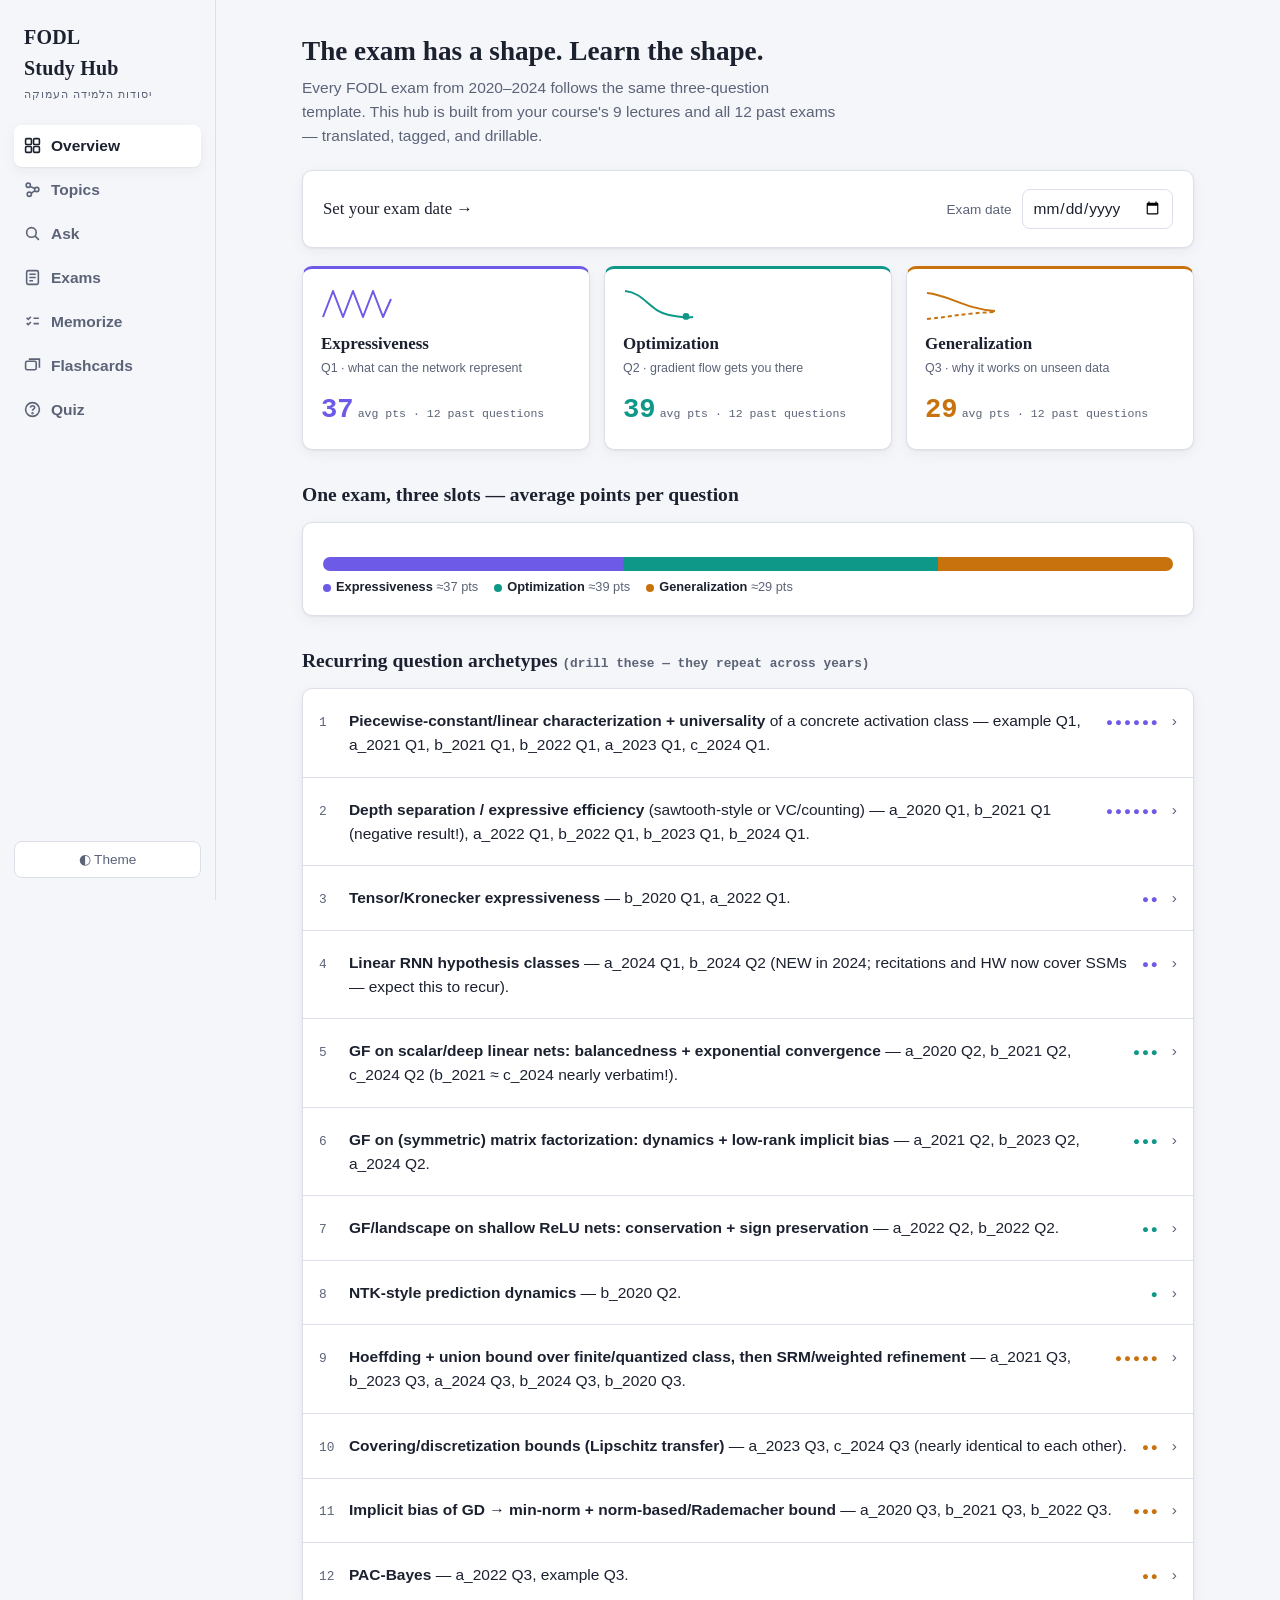
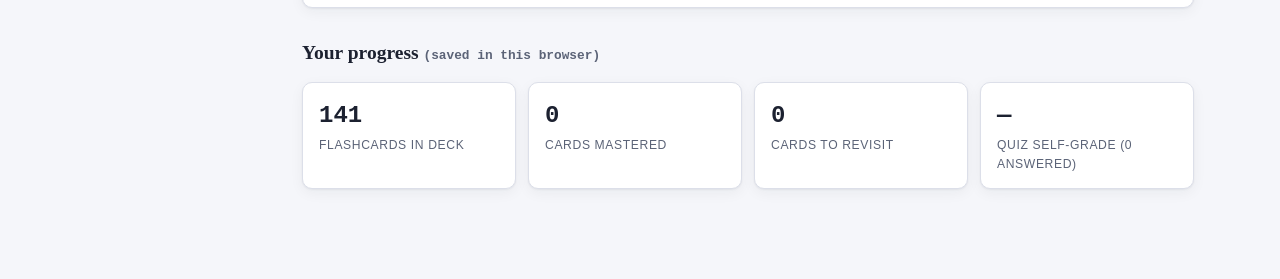
==== commit 282f44e4: "Link archetypes and topics to their questions; collapsible topic tree Archetype rows on the Overview" ====
--- a/docs/index.html
+++ b/docs/index.html
@@ -90,8 +90,15 @@
 .stat{padding:14px 16px}
 .stat .v{font-family:var(--mono);font-variant-numeric:tabular-nums;font-size:1.5rem;font-weight:600}
 .stat .k{font-size:.76rem;color:var(--muted);letter-spacing:.05em;text-transform:uppercase;margin-top:2px}
-.arch{padding:12px 16px;display:flex;gap:12px;align-items:baseline;border-bottom:1px solid var(--line)}
+.arch{padding:12px 16px;display:flex;gap:12px;align-items:baseline;border-bottom:1px solid var(--line);width:100%;border-left:0;border-right:0;border-top:0;background:none;text-align:left;font:inherit;cursor:pointer}
+.arch:hover{background:var(--surface2)}
 .arch:last-child{border-bottom:0}
+.arch .go{color:var(--muted);flex:0 0 auto}
+details.notesec-d{border-top:1px solid var(--line);margin:0 -18px;padding:0 18px}
+details.notesec-d>summary{cursor:pointer;padding:11px 0;font-family:var(--serif);font-weight:650;font-size:.98rem;list-style:none;display:flex;gap:8px;align-items:baseline}
+details.notesec-d>summary::before{content:"▸";color:var(--pc,var(--muted));font-size:.75em}
+details.notesec-d[open]>summary::before{content:"▾"}
+details.notesec-d .secbody{padding:0 0 14px;overflow-x:auto}
 .arch .n{font-family:var(--mono);color:var(--muted);font-size:.8rem;flex:0 0 1.4em}
 .arch .freq{margin-left:auto;white-space:nowrap;flex:0 0 auto;letter-spacing:2px;color:var(--pc);font-size:.72rem}
 .datebox{display:flex;align-items:center;gap:10px;flex-wrap:wrap}
@@ -298,10 +305,16 @@
       <h2>Weak spots <span class="pts">(from your self-grades)</span></h2>
       <div class="card" id="weakList"><div class="empty">Answer a few questions and your weak topics will show up here.</div></div>
     </section>
+    <section id="view-qset">
+      <button class="backbtn" id="qsetBack" type="button">← Back</button>
+      <h1 id="qsetTitle"></h1>
+      <p class="sub" id="qsetSub"></p>
+      <div id="qsetList"></div>
+    </section>
   </main>
 </div>
 
-<script id="data" type="application/json">{"exams": [{"id": "a_2020", "title": "FODL Exam — Moed A 2020", "date": "July 12th, 2020 — 2019–2020 Spring Semester, Exam Term A", "total": "101", "questions": [{"n": 1, "pts": 28, "title": "Exponential depth separation for ReLU networks (1D)", "topics": ["depth-separation", "hypothesis-class", "relu", "piecewise-linear"], "pillar": "Expressiveness", "difficulty": 4, "maps_to": "lecture_02_expressiveness", "statement": "Let $\\mathcal{H}_B$ be the hypotheses space corresponding to a fully-connected shallow (2 layer) neural network with 1D input, 1D output, hidden width $B \\in \\mathbb{N}$, and ReLU activation. Given $L \\geq 3$, let $\\bar{\\mathcal{H}}_{\\bar{B}}$ be a hypotheses space corresponding to a similar model but with $L$ layers and hidden widths $\\bar{B} \\in \\mathbb{N}$.\n\n- **(5 pts)** Provide explicit expressions for $\\mathcal{H}_B$ and $\\bar{\\mathcal{H}}_{\\bar{B}}$.\n- **(15 pts)** Prove that $\\bar{\\mathcal{H}}_{\\bar{B}}$ is exponentially (in $L$) expressively efficient w.r.t. $\\mathcal{H}_B$.\n- **(8 pts)** If we omit biases from both models, does the expressive efficiency still hold? Prove your answer.", "sketch": "- (i) $\\mathcal{H}_B = \\{x \\mapsto \\sum_{i=1}^{B} w^{(2)}_i\\, [\\,w^{(1)}_i x + b^{(1)}_i\\,]_+ + b^{(2)}\\}$ with all parameters real; $\\bar{\\mathcal{H}}_{\\bar B} = \\{x \\mapsto W_L\\,\\sigma(W_{L-1}\\,\\sigma(\\cdots \\sigma(W_1 x + b_1)\\cdots) + b_{L-1}) + b_L\\}$ with hidden widths $\\bar B$ and $\\sigma = $ entrywise ReLU $[\\cdot]_+$.\n- (ii) Piece-counting argument: a shallow width-$B$ ReLU net is piecewise linear with at most $B + 1$ linear pieces (each hidden unit contributes one breakpoint).\n- (ii) Separation construction: a small constant-width hat/triangle layer $\\varphi$ (realizable with 2–3 ReLU units) doubles the number of oscillations under composition; composing over $L-1$ hidden layers yields a \"sawtooth\" function with $2^{\\Omega(L)}$ linear pieces (Telgarsky-style). Replicating it in the shallow family forces $B \\geq 2^{\\Omega(L)}$, i.e., exponential width.\n- (ii) Also verify the containment direction of expressive efficiency: any shallow net is realized by a depth-$L$ net of comparable width by passing values forward with the ReLU identity trick $x = [x]_+ - [-x]_+$ (two channels per value).\n- (iii) No. Without biases every layer is positively homogeneous, so the whole network satisfies $f(\\lambda x) = \\lambda f(x)$ for $\\lambda \\geq 0$; on $\\mathbb{R}$ such $f$ is determined by two slopes: $f(x) = \\alpha [x]_+ - \\beta[-x]_+$ (single breakpoint at 0).\n- (iii) Every such function is realized by a bias-free *shallow* net of width 2, so deep bias-free nets are replicated with constant width — expressive efficiency (in particular exponential) fails."}, {"n": 2, "pts": 45, "title": "Landscape and gradient flow of a depth-$N$ width-1 linear network on 1D regression", "topics": ["linear-nn", "convexity", "gradient-flow", "balancedness", "conservation-laws", "strict-saddle", "matrix-factorization"], "pillar": "Optimization", "difficulty": 3, "maps_to": "lecture_03_optimization_1, lecture_04_optimization_2, fodl_recitation_gradient_flow", "statement": "Let $\\underline{x} = (x_1, x_2, \\ldots, x_m) \\in \\mathbb{R}^m$ and $\\underline{y} = (y_1, y_2, \\ldots, y_m) \\in \\mathbb{R}^m$ be vectors holding 1D training instances and labels, respectively. Assume $\\underline{x} \\neq 0$, $\\langle \\underline{x}, \\underline{y} \\rangle > 0$, and consider the empirical $\\ell_2$ loss over linear models:\n\n$$L_S : \\mathbb{R} \\to \\mathbb{R}_{\\geq 0}\\,,\\ L_S(w) = \\frac{1}{m}\\sum\\nolimits_{i=1}^m (x_i \\cdot w - y_i)^2 = \\frac{1}{m}\\|\\underline{x} \\cdot w - \\underline{y}\\|^2$$\n\nDefine $\\phi(\\cdot)$ to be an overparameterization of $L_S(\\cdot)$ with a depth $N \\geq 2$ linear neural network having hidden widths 1.\n\n- **(5 pts)** Provide an explicit expression for $\\phi(\\cdot)$.\n- **(8 pts)** Prove that $\\phi(\\cdot)$ is non-convex.\n- **(8 pts)** Prove that $\\phi(\\cdot)$ has infinitely many global minima.\n\nAssume hereafter that $N = 2$.\n\n- **(8 pts)** Prove that $\\phi(\\cdot)$ admits the strict saddle property (all of its saddles are strict).\n- **(8 pts)** Prove that $\\phi(\\cdot)$ has no bad local minimum (all of its local minima are global).\n- **(8 pts)** Suppose we minimize $\\phi(\\cdot)$ by running gradient flow starting from an initialization $(w_1(0), w_2(0))$ that meets $w_1(0)^2 - w_2(0)^2 = c$ for some $c > 0$. Suppose also that gradient flow converges to a global minimum $(w_1(\\infty), w_2(\\infty))$ for which $w_1(\\infty) > 0$. Derive closed-form expressions for $w_1(\\infty)$ and $w_2(\\infty)$.", "sketch": "- (i) $\\phi : \\mathbb{R}^N \\to \\mathbb{R}_{\\geq 0}$, $\\phi(w_1, \\ldots, w_N) = L_S\\big(\\prod_{i=1}^N w_i\\big) = \\frac{1}{m}\\big\\|\\underline{x}\\cdot \\prod_{i=1}^N w_i - \\underline{y}\\big\\|^2$.\n- (ii) $L_S$ is a strictly convex parabola with unique minimizer $w^* = \\langle \\underline x, \\underline y\\rangle / \\|\\underline x\\|^2 > 0$. Pick two global minimizers of $\\phi$ with product $w^*$, e.g. $(2, w^*/2, 1, \\ldots, 1)$ and $(w^*/2, 2, 1, \\ldots, 1)$; their midpoint has end-to-end product $\\big(\\frac{2 + w^*/2}{2}\\big)^2 \\neq w^*$ (for suitable/generic choice), hence a strictly larger $\\phi$ value than the endpoints' common (minimal) value — Jensen violated $\\Rightarrow$ non-convex. (Equivalently: a convex function's minimizer set is convex, while $\\{\\prod_i w_i = w^*\\}$ is not.)\n- (iii) $\\phi \\geq L_S(w^*)$ everywhere with equality iff $\\prod_i w_i = w^*$; the solution set contains $\\{(\\alpha, w^*/\\alpha, 1, \\ldots, 1) : \\alpha \\neq 0\\}$ — infinitely many global minima.\n- (iv) $N=2$: $\\nabla\\phi(w_1,w_2) = L_S'(w_1w_2)\\,(w_2, w_1)$. Critical points: either $w_1w_2 = w^*$ (global minima) or $(w_1,w_2) = (0,0)$. At the origin the Hessian is $\\begin{pmatrix} 0 & L_S'(0) \\\\ L_S'(0) & 0\\end{pmatrix}$ with $L_S'(0) = -\\frac{2}{m}\\langle \\underline x, \\underline y\\rangle < 0$, so its eigenvalues are $\\pm\\frac{2}{m}\\langle\\underline x,\\underline y\\rangle$ — a strictly negative eigenvalue exists $\\Rightarrow$ the only saddle is strict.\n- (v) Every critical point is either the origin (a strict saddle, hence not a local minimum) or satisfies $w_1w_2 = w^*$ (global minimum) $\\Rightarrow$ all local minima are global.\n- (vi) Balancedness is conserved under gradient flow ($\\frac{d}{dt}(w_1^2 - w_2^2) = 0$), so $w_1(\\infty)^2 - w_2(\\infty)^2 = c$ together with $w_1(\\infty)\\,w_2(\\infty) = w^*$. Solving with $w_1(\\infty) > 0$: $w_1(\\infty) = \\sqrt{\\tfrac{c + \\sqrt{c^2 + 4(w^*)^2}}{2}}$, $w_2(\\infty) = w^* / w_1(\\infty)$, where $w^* = \\langle \\underline x, \\underline y\\rangle/\\|\\underline x\\|^2$."}, {"n": 3, "pts": 28, "title": "Implicit bias of GD to the min-norm solution and norm-based generalization", "topics": ["implicit-bias", "implicit-regularization", "min-norm", "gradient-descent", "rademacher", "norm-bounds", "uniform-convergence"], "pillar": "Generalization", "difficulty": 3, "maps_to": "lecture_07_generalization_2, lecture_06_generalization_1, fodl_recitation_optimization_2_radamacher", "statement": "Let $\\{\\underline{x}_i \\in \\mathbb{R}^d\\}_{i=1}^m$ and $\\{y_i \\in \\mathbb{R}\\}_{i=1}^m$ be training instances and labels, respectively. Assume that $d > m$, and that $\\{\\underline{x}_i \\in \\mathbb{R}^d\\}_{i=1}^m$ are linearly independent. Suppose we train a linear predictor by minimizing the empirical loss:\n\n$$L_S : \\mathbb{R}^d \\to \\mathbb{R}_{\\geq 0}\\,,\\ L_S(\\underline{w}) = \\frac{1}{m}\\sum\\nolimits_{i=1}^m \\ell\\,(y_i, \\langle \\underline{x}_i, \\underline{w}\\rangle)$$\n\nwhere $\\ell : \\mathbb{R} \\times \\mathbb{R} \\to [0,1]$ is $\\rho$-Lipschitz in its second argument, and equal to zero if and only if its two arguments are equal.\n\n- **(15 pts)** Prove that if we run gradient descent over $L_S(\\cdot)$ starting from zero initialization, and converge to a global optimum, this global optimum will be the one with minimum Euclidean norm.\n\nAssume now that the training set $S = \\{(\\underline{x}_i, y_i)\\}_{i=1}^m$ is drawn i.i.d. from a distribution $\\mathcal{D}$ over $\\mathbb{R}^d \\times \\mathbb{R}$. For $r \\in \\mathbb{R}_{>0}$, denote $\\mathcal{H}_r := \\{\\underline{x} \\to \\langle \\underline{w}, \\underline{x}\\rangle : \\underline{w} \\in \\mathbb{R}^d, \\|\\underline{w}\\| \\leq r\\}$. It is known that the Rademacher complexity corresponding to $\\mathcal{H}_r$ satisfies $R(\\ell \\circ \\mathcal{H}_r \\circ S) \\leq (\\rho \\cdot r \\cdot \\max_{i \\in [m]}\\|\\underline{x}_i\\|)/\\sqrt{m}$.\n\n- **(8 pts)** Derive a generalization bound that takes the implicit regularization of gradient descent into account, i.e. by which a lower Euclidean norm of the learned hypothesis yields a tighter bound on generalization gap.\n- **(5 pts)** If $\\mathcal{D}$ was such that a label $y_i$ is independent of its instance $\\underline{x}_i$, what would you expect from the Euclidean norm of the learned hypothesis? Explain your answer (qualitatively).", "sketch": "- (i) $\\nabla L_S(\\underline w) = \\frac{1}{m}\\sum_i \\partial_2\\ell(y_i, \\langle \\underline x_i, \\underline w\\rangle)\\, \\underline x_i \\in V := \\mathrm{span}\\{\\underline x_i\\}$; with zero initialization, every GD iterate — hence the limit $\\hat{\\underline w}$ — lies in $V$.\n- (i) Global optimum $\\Leftrightarrow$ $L_S = 0$ $\\Leftrightarrow$ $\\langle \\underline x_i, \\underline w\\rangle = y_i\\ \\forall i$ (by the $\\ell = 0$ iff equal-arguments property); feasible since $d > m$ and the $\\underline x_i$ are linearly independent.\n- (i) Orthogonal decomposition: any solution $\\underline w = \\underline w_V + \\underline w_\\perp$ satisfies the constraints through $\\underline w_V$ alone, and $\\|\\underline w\\|^2 = \\|\\underline w_V\\|^2 + \\|\\underline w_\\perp\\|^2$; the solution lying in $V$ is unique (invertible $m \\times m$ Gram matrix from linear independence) and hence has minimal norm. GD's limit is that solution.\n- (ii) Combine the reminder-style Rademacher bound with the given complexity estimate: w.p. $\\geq 1 - \\delta$, $\\forall h \\in \\mathcal{H}_r$: $L_{\\mathcal D}(h) - L_S(h) \\leq \\frac{2\\rho\\, r\\, \\max_i \\|\\underline x_i\\|}{\\sqrt m} + O\\big(\\sqrt{\\ln(1/\\delta)/m}\\big)$; make it norm-adaptive by a union bound over integer radii $r = 1, 2, \\ldots$ with $\\delta_r = \\frac{6\\delta}{\\pi^2 r^2}$ and instantiate $r = \\lceil\\|\\hat{\\underline w}\\|\\rceil \\leq \\|\\hat{\\underline w}\\| + 1$, giving a gap bound scaling with $\\rho(\\|\\hat{\\underline w}\\|+1)\\max_i\\|\\underline x_i\\|/\\sqrt m$ — smaller learned norm $\\Rightarrow$ tighter bound.\n- (iii) With labels independent of instances there is no low-norm linear rule correlating $\\underline x$ with $y$; interpolating $m$ effectively random labels forces the min-norm interpolator to have a *large* norm (growing with $m$/noise), so the bound above becomes loose — consistent with the fact that no generalization is possible in this setting."}]}, {"id": "b_2020", "title": "FODL Exam — Moed B 2020", "date": "August 13th, 2020 — 2019–2020 Spring Semester, Exam Term B", "total": "100", "questions": [{"n": 1, "pts": 45, "title": "Tensors as grid functions, CP decomposition as a network, and the symmetric constraint", "topics": ["tensor-methods", "universality", "hypothesis-class", "cp-decomposition", "symmetric-tensors", "weight-sharing"], "pillar": "Expressiveness", "difficulty": 3, "maps_to": "lecture_02_expressiveness, fodl_recitation_kronecker_expressiveness", "statement": "Let $M, N \\in \\mathbb{N}$, and consider the space of functions from $[M]^N$ to $\\mathbb{R}$.\n\n- **(5 pts)** Explain how this function space corresponds to the space of real tensors with order $N$ and dimension $M$ in each mode.\n\nConsider the CP decomposition:\n\n$$A = \\sum_{z=1}^{Z} a_z \\cdot \\underline{a}^{z,1} \\otimes \\underline{a}^{z,2} \\otimes \\cdots \\otimes \\underline{a}^{z,N}\\,,\\quad Z \\in \\mathbb{N}\\,,\\ \\{a_z \\in \\mathbb{R}\\}_{z \\in [Z]}\\,,\\ \\{\\underline{a}^{z,i} \\in \\mathbb{R}^M\\}_{z \\in [Z], i \\in [N]} \\tag{1}$$\n\n- **(5 pts)** Draw a scheme of the neural network that (1) corresponds to, highlighting the role of $Z$, $\\{a_z\\}_z$ and $\\{\\underline{a}^{z,i}\\}_{z,i}$.\n- **(10 pts)** Prove that (1) is universal, i.e. with large enough $Z$, the parameters $\\{a_z\\}_z$ and $\\{\\underline{a}^{z,i}\\}_{z,i}$ can be chosen to realize any tensor.\n\nAssume now that (1) is constrained to meet: $\\underline{a}^{z,1} = \\underline{a}^{z,2} = \\cdots = \\underline{a}^{z,N}\\,,\\ \\forall z \\in [Z]$.\n\n- **(5 pts)** How does the corresponding neural network need to be modified to account for this constraint?\n- **(10 pts)** Are there $M, N \\geq 2$ for which the constrained decomposition is universal? Prove your answer.\n- **(10 pts)** For $N = 2$, characterize the class of tensors that can be expressed by the constrained decomposition (with $Z$ arbitrary large). Prove your answer.", "sketch": "- (i) Bijection $f \\leftrightarrow A$ via $A_{d_1, \\ldots, d_N} = f(d_1, \\ldots, d_N)$: an order-$N$, dimension-$M$ tensor is exactly the lookup table of a function on the grid $[M]^N$.\n- (ii) Shallow \"CP network\": $N$ input branches (one-hot encodings of $d_1,\\ldots,d_N$); hidden layer of width $Z$, where unit $z$ computes the product $\\prod_{i=1}^N \\langle \\underline a^{z,i}, e_{d_i}\\rangle$ (product pooling of the per-mode linear maps $\\underline a^{z,i}$); linear output layer with weights $\\{a_z\\}$. $Z$ = hidden width = CP-rank bound.\n- (iii) Universality: with $Z = M^N$, enumerate all index tuples and take the terms $A_{d_1 \\ldots d_N}\\, e_{d_1} \\otimes \\cdots \\otimes e_{d_N}$ (standard basis vectors, $a_z$ = the corresponding entry); the sum reproduces any prescribed $A$.\n- (iv) The constraint is weight sharing: the same vector $\\underline a^{z}$ is used in all $N$ input branches of hidden unit $z$ (à la convolutional weight sharing across modes).\n- (v) No such $M, N \\geq 2$: each constrained term $a_z (\\underline a^z)^{\\otimes N}$ is a symmetric tensor (invariant under any permutation of indices), and sums of symmetric tensors are symmetric; since non-symmetric tensors exist whenever $M, N \\geq 2$ (e.g. $A_{1,2,\\ldots} \\neq A_{2,1,\\ldots}$), the constrained decomposition is never universal.\n- (vi) $N = 2$: the expressible class is exactly the symmetric $M \\times M$ matrices. ($\\subseteq$) each term $a_z\\, \\underline a^z (\\underline a^z)^\\top$ is symmetric. ($\\supseteq$) by the spectral theorem, any symmetric $A = \\sum_{z=1}^{M} \\lambda_z\\, \\underline v_z \\underline v_z^\\top$ — take $Z = M$, $a_z = \\lambda_z$ (signs absorbed by $a_z$), $\\underline a^z = \\underline v_z$."}, {"n": 2, "pts": 35, "title": "Gradient flow prediction dynamics ($\\dot{u} = -H(u-y)$) and convergence under a fixed kernel", "topics": ["gradient-flow", "ntk", "overparameterization", "convergence-rate", "linear-convergence"], "pillar": "Optimization", "difficulty": 4, "maps_to": "lecture_05_optimization_3, fodl_recitation_gradient_flow", "statement": "For $k, d \\in \\mathbb{N}$, let $f : \\mathbb{R}^k \\times \\mathbb{R}^d \\to \\mathbb{R}$ be a continuously differentiable function representing a neural network, such that $f(\\underline{w}, \\underline{x})$ stands for network output when weights $= \\underline{w}$ and input $= \\underline{x}$. Given training set $\\{(\\underline{x}_i, y_i)\\}_{i=1}^m \\subseteq \\mathbb{R}^d \\times \\mathbb{R}$, suppose we train by running gradient flow over $\\ell_2$ loss:\n\n$$\\ell(\\underline{w}) = \\tfrac{1}{2}\\sum\\nolimits_{i=1}^m (f(\\underline{w}, \\underline{x}_i) - y_i)^2$$\n\nDenote $\\underline{y} := [y_1, y_2, \\ldots, y_m]^\\top \\in \\mathbb{R}^m$, and for $t \\geq 0$, let $\\underline{u}(t)$ hold the predictions on training instances at time $t$ of optimization, i.e. $\\underline{u}(t) := [f(\\underline{w}(t), \\underline{x}_1), \\ldots, f(\\underline{w}(t), \\underline{x}_m)]^\\top \\in \\mathbb{R}^m$.\n\n- **(10 pts)** Prove that $\\underline{u}(t)$ follows the dynamics:\n$$\\underline{\\dot{u}}(t) := \\tfrac{d}{dt}\\underline{u}(t) = -H(t)\\,(\\underline{u}(t) - \\underline{y})\\,,\\ t \\geq 0\\,,$$\nwhere $H(t) \\in \\mathbb{R}^{m \\times m}$ is defined by $(H(t))_{i,j} = \\left\\langle \\frac{\\partial f(\\underline{w}(t), \\underline{x}_i)}{\\partial \\underline{w}}, \\frac{\\partial f(\\underline{w}(t), \\underline{x}_j)}{\\partial \\underline{w}} \\right\\rangle$.\n\nAssume now that $H(t)$ is fixed ($H(t) = H(0)$, $\\forall t \\geq 0$) and let $\\{\\lambda_i \\in \\mathbb{R}\\}_{i=1}^m$ be its eigenvalues.\n\n- **(10 pts)** Prove that if $\\lambda_i > 0$, $\\forall i \\in [m]$, then for any $\\epsilon > 0$, it holds that $\\ell(\\underline{w}(t)) \\leq \\epsilon$ after time at most $\\max_{i \\in [m]} \\frac{1}{2\\lambda_i} \\log\\left(\\frac{m \\|\\underline{u}(0) - \\underline{y}\\|^2}{2\\epsilon}\\right)$.\n- **(8 pts)** Prove that if $k < m$ then there exists $i \\in [m]$ for which $\\lambda_i = 0$.\n- **(7 pts)** Explain (qualitatively) why convergence to zero loss is unlikely to happen in this regime ($k < m$), but is likely under overparameterization, i.e. when $k \\gg m$.", "sketch": "- (i) Gradient flow: $\\underline{\\dot w} = -\\nabla\\ell(\\underline w) = -\\sum_j (u_j - y_j)\\, \\frac{\\partial f(\\underline w, \\underline x_j)}{\\partial \\underline w}$; chain rule per coordinate: $\\dot u_i = \\big\\langle \\frac{\\partial f(\\underline w, \\underline x_i)}{\\partial \\underline w}, \\underline{\\dot w}\\big\\rangle = -\\sum_j H_{ij}(t)(u_j - y_j)$.\n- (ii) Let $\\underline e := \\underline u - \\underline y$; with constant symmetric PSD $H$: $\\underline{\\dot e} = -H\\underline e \\Rightarrow \\underline e(t) = e^{-Ht}\\underline e(0)$. In $H$'s orthonormal eigenbasis, the $i$-th component decays as $e^{-\\lambda_i t}$.\n- (ii) $\\ell(\\underline w(t)) = \\frac12\\|\\underline e(t)\\|^2 = \\frac12\\sum_i e^{-2\\lambda_i t}\\,\\langle \\underline e(0), \\underline v_i\\rangle^2$; each summand is $\\leq \\epsilon/m$ once $t \\geq \\frac{1}{2\\lambda_i}\\log\\big(\\frac{m\\,\\|\\underline e(0)\\|^2}{2\\epsilon}\\big)$ (using $\\langle \\underline e(0), \\underline v_i\\rangle^2 \\leq \\|\\underline e(0)\\|^2$); take the max over $i$ and sum — the $m$ inside the log pays for the $m$ summands.\n- (iii) $H = JJ^\\top$ where $J \\in \\mathbb{R}^{m \\times k}$ is the Jacobian with rows $\\frac{\\partial f(\\underline w, \\underline x_i)}{\\partial \\underline w}^\\top$; hence $\\mathrm{rank}(H) \\leq \\mathrm{rank}(J) \\leq k < m$, so the symmetric PSD matrix $H$ is singular — some eigenvalue equals 0.\n- (iv) With $k < m$: residual components lying in $H$'s null space do not decay, and generically the $m$ labels cannot all be fit by $k < m$ parameters — training loss stalls above 0. With $k \\gg m$: generically $J$ has full row rank so $H \\succ 0$ ($\\lambda_{\\min} > 0$), giving exponential convergence to zero loss; moreover in the ultra-wide (NTK) regime $H(t)$ indeed stays close to $H(0)$, justifying the fixed-kernel assumption."}, {"n": 3, "pts": 20, "title": "Generalization bound for all weights from zeroed-coordinate classes (Lipschitz + union bound)", "topics": ["uniform-convergence", "probability-tools", "norm-bounds", "lipschitz", "structural-risk-minimization"], "pillar": "Generalization", "difficulty": 3, "maps_to": "lecture_06_generalization_1, lecture_07_generalization_2", "statement": "For $k, d \\in \\mathbb{N}$, let $f : \\mathbb{R}^k \\times \\mathbb{R}^d \\to \\mathbb{R}$ be a function representing a neural network, such that $f(\\underline{w}, \\underline{x})$ stands for network output when weights $= \\underline{w}$ and input $= \\underline{x}$. Assume that for some $\\rho > 0$, $f(\\cdot, \\cdot)$ is $\\rho$-Lipschitz in its first argument, i.e. $|f(\\underline{w}_1, \\underline{x}) - f(\\underline{w}_2, \\underline{x})| \\leq \\rho \\cdot |\\underline{w}_1 - \\underline{w}_2|$, $\\forall \\underline{w}_1, \\underline{w}_2 \\in \\mathbb{R}^k$, $\\underline{x} \\in \\mathbb{R}^d$ (here $|\\cdot|$ denotes the Euclidean norm). Let $\\mathcal{D}$ be a distribution over $\\mathbb{R}^d \\times \\mathbb{R}$, $S = \\{(\\underline{x}_i, y_i)\\}_{i=1}^m$ be a training set drawn i.i.d. per $\\mathcal{D}$, and\n\n$$L_{\\mathcal{D}}(\\underline{w}) = \\mathbb{E}_{(\\underline{x}, y) \\sim \\mathcal{D}}\\big[\\,|y - f(\\underline{w}, \\underline{x})|\\,\\big] \\quad\\text{and}\\quad L_S(\\underline{w}) = \\frac{1}{m}\\sum\\nolimits_{i=1}^m |y_i - f(\\underline{w}, \\underline{x}_i)|$$\n\nbe the corresponding population and empirical $\\ell_1$ losses, respectively. For every $r \\in [k]$, let $W_r := \\{\\underline{w} \\in \\mathbb{R}^k : (\\underline{w})_r = 0\\}$, and let $\\Delta_r : \\mathbb{N} \\times (0,1) \\to \\mathbb{R}_{\\geq 0}$ be a function for which $\\forall \\delta \\in (0,1)$, w.p. $\\geq 1 - \\delta$ over $S$:\n\n$$\\forall \\underline{w} \\in W_r : L_{\\mathcal{D}}(\\underline{w}) - L_S(\\underline{w}) \\leq \\Delta_r(m, \\delta)$$\n\n- **(10 pts)** For fixed $r \\in [k]$, prove that $\\forall \\delta \\in (0,1)$, w.p. $\\geq 1 - \\delta$ over $S$:\n$$\\forall \\underline{w} \\in \\mathbb{R}^k : L_{\\mathcal{D}}(\\underline{w}) - L_S(\\underline{w}) \\leq \\Delta_r(m, \\delta) + 2\\rho \\cdot |(\\underline{w})_r|$$\n(the exam prints \"$\\Delta(m,\\delta)$\" here; from context this is $\\Delta_r(m,\\delta)$).\n- **(10 pts)** Prove that $\\forall \\delta \\in (0,1)$, w.p. $\\geq 1 - \\delta$ over $S$:\n$$\\forall \\underline{w} \\in \\mathbb{R}^k : L_{\\mathcal{D}}(\\underline{w}) - L_S(\\underline{w}) \\leq \\min_{r \\in [k]}\\left\\{\\Delta_r\\left(m, \\tfrac{\\delta}{k}\\right) + 2\\rho \\cdot |(\\underline{w})_r|\\right\\}$$", "sketch": "- (i) For arbitrary $\\underline w$, define $\\tilde{\\underline w} \\in W_r$ by zeroing coordinate $r$; then $\\|\\underline w - \\tilde{\\underline w}\\| = |(\\underline w)_r|$.\n- (i) Lipschitz transfer: $|f(\\underline w, \\underline x) - f(\\tilde{\\underline w}, \\underline x)| \\leq \\rho\\,|(\\underline w)_r|$ for every $\\underline x$, and by the reverse triangle inequality the $\\ell_1$ loss $|y - f(\\cdot, \\underline x)|$ is 1-Lipschitz in the prediction, so pointwise $\\big|\\,|y - f(\\underline w,\\underline x)| - |y - f(\\tilde{\\underline w},\\underline x)|\\,\\big| \\leq \\rho\\,|(\\underline w)_r|$; averaging/taking expectation gives $|L_S(\\underline w) - L_S(\\tilde{\\underline w})| \\leq \\rho|(\\underline w)_r|$ and $|L_{\\mathcal D}(\\underline w) - L_{\\mathcal D}(\\tilde{\\underline w})| \\leq \\rho|(\\underline w)_r|$.\n- (i) Chain the three inequalities on the $1-\\delta$ event for $W_r$: $L_{\\mathcal D}(\\underline w) - L_S(\\underline w) \\leq \\big[L_{\\mathcal D}(\\tilde{\\underline w}) - L_S(\\tilde{\\underline w})\\big] + 2\\rho|(\\underline w)_r| \\leq \\Delta_r(m,\\delta) + 2\\rho|(\\underline w)_r|$.\n- (ii) Apply part (i) for each $r \\in [k]$ with confidence parameter $\\delta/k$; by a union bound all $k$ events hold simultaneously w.p. $\\geq 1 - \\delta$.\n- (ii) On that joint event the bound of (i) holds for *every* $r$ simultaneously and for every $\\underline w$, so one may take the minimum over $r \\in [k]$ — yielding the stated bound (an SRM/nonuniform-learning flavor: the best coordinate to zero out per hypothesis)."}]}, {"id": "a_2021", "title": "FODL Exam — Moed A 2021", "date": "04.07.2021, Semester B 2020/21 (תשפ\"א); lecturer Dr. Nadav Cohen, TA Noam Razin; 3 hours, no aid material", "total": "106", "questions": [{"n": 1, "pts": 42, "title": "Sign-activation networks: piecewise-constant expressiveness and universality", "topics": ["universality", "hypothesis-class", "piecewise-constant"], "pillar": "Expressiveness", "difficulty": 3, "maps_to": "lecture_02_expressiveness", "statement": "Let $\\mathcal{H}_B$ be the hypothesis class of neural networks with one hidden layer of width $B$, one-dimensional input and output (i.e. $X = Y = \\mathbb{R}$, where $X$ is the input space and $Y$ the output space), and sign activation on the hidden-layer neurons. That is:\n\n$$\\mathcal{H}_B = \\left\\{ x \\mapsto b' + \\sum_{i=1}^{B} v_i\\,\\sigma(w_i x + b_i)\\ :\\ w_1,\\dots,w_B,\\ b_1,\\dots,b_B,\\ v_1,\\dots,v_B,\\ b' \\in \\mathbb{R} \\right\\}$$\n\nwhere $\\sigma(z)$ equals $1$ if $z \\ge 0$ and $0$ otherwise. For simplicity, assume $w_1,\\dots,w_B \\ge 0$.\n\nWe say that $g:\\mathbb{R}\\to\\mathbb{R}$ is piecewise constant if there exist scalars $\\alpha_1,\\dots,\\alpha_N$ and $c_0 := -\\infty < c_1 < \\cdots < c_{N-1} < c_N := \\infty$ such that $g(x) = \\alpha_j$ on each interval $[c_{j-1}, c_j)$ (of course, for $j = 1$ the interval is open on its left side as well). The minimal $N$ for which such scalars exist is called the number of constant segments of $g$.\n\n**a. (12 pts)** For $B \\in \\mathbb{N}$, prove that every function in $\\mathcal{H}_B$ is piecewise constant with at most $B+1$ constant segments.\n\n**b. (12 pts)** For $B \\in \\mathbb{N}$, prove that every piecewise constant function with at most $B+1$ constant segments is contained in $\\mathcal{H}_B$.\n\nNow, we define the following distance measure between functions from $\\mathbb{R}$ to $\\mathbb{R}$:\n\n$$d(f_1, f_2) = \\sup_{x \\in [0,1]} |f_1(x) - f_2(x)|$$\n\nand denote by $F$ the set of continuous functions from $\\mathbb{R}$ to $\\mathbb{R}$.\n\n**c. (6 pts)** Formally define the following expression: \"$\\mathcal{H}_B$ is universal with respect to $F$ in the sense of the distance $d$.\"\n\n**d. (12 pts)** Prove that $\\mathcal{H}_B$ is universal with respect to $F$ in the sense of the distance $d$.\n\n*Hint:* If $f:[0,1]\\to\\mathbb{R}$ is continuous then it is uniformly continuous, i.e. for every $\\epsilon > 0$ there exists $\\delta > 0$ such that if $x_1, x_2 \\in [0,1]$ satisfy $|x_1 - x_2| < \\delta$, then necessarily $|f(x_1) - f(x_2)| < \\epsilon$.", "sketch": "- **(a)** Each neuron $\\sigma(w_i x + b_i)$ with $w_i > 0$ is the step function $\\mathbb{1}[x \\ge -b_i/w_i]$ (constant if $w_i = 0$). Sorting the $\\le B$ distinct thresholds $t_1 < \\cdots < t_k$ partitions $\\mathbb{R}$ into $\\le B+1$ intervals $(-\\infty,t_1), [t_1,t_2), \\dots, [t_k,\\infty)$ on which every neuron — hence the whole sum plus $b'$ — is constant; the half-open convention matches $\\sigma(0)=1$.\n- **(b)** Given $g$ with values $\\alpha_1,\\dots,\\alpha_{N'}$ ($N' \\le B+1$) and breakpoints $c_1 < \\cdots < c_{N'-1}$: set $b' := \\alpha_1$ and for $i \\le N'-1$ take $w_i := 1$, $b_i := -c_i$, $v_i := \\alpha_{i+1} - \\alpha_i$ (unused neurons get $v_i := 0$). Since $\\sigma(x - c_i) = \\mathbb{1}[x \\ge c_i]$, on $[c_{j-1},c_j)$ the network telescopes to $\\alpha_1 + \\sum_{i<j}(\\alpha_{i+1}-\\alpha_i) = \\alpha_j$.\n- **(c)** Definition: for every $f \\in F$ and every $\\epsilon > 0$ there exist $B \\in \\mathbb{N}$ and $h \\in \\mathcal{H}_B$ such that $d(f,h) \\le \\epsilon$ (i.e. wide-enough sign networks approximate every continuous function on $[0,1]$ in sup-distance to arbitrary accuracy).\n- **(d)** Given $f \\in F$ and $\\epsilon > 0$: $f$ restricted to $[0,1]$ is uniformly continuous (hint); pick $\\delta$ for $\\epsilon$, choose $B$ with $1/B < \\delta$, and let $h$ be the piecewise constant function with breakpoints $c_j = j/B$ ($j=1,\\dots,B$) taking value $f(j/B)$ on the piece containing $[j/B,(j+1)/B)$ (constant extension outside $[0,1]$).\n- $h$ has $\\le B+1$ constant segments, so $h \\in \\mathcal{H}_B$ by (b); every $x \\in [0,1]$ lies within distance $< \\delta$ of its piece's anchor point, so $|f(x) - h(x)| < \\epsilon$, giving $d(f,h) \\le \\epsilon$."}, {"n": 2, "pts": 42, "title": "Symmetric matrix factorization: non-convexity, end-to-end gradient flow dynamics, and low-rank bias", "topics": ["matrix-factorization", "gradient-flow", "convexity", "implicit-regularization", "linear-nn"], "pillar": "Optimization", "difficulty": 4, "maps_to": "lecture_05_optimization_3, lecture_08_generalization_3, fodl_recitation_gradient_flow", "statement": "Let $L: \\mathbb{R}^{d,d} \\to \\mathbb{R}$ be a convex, continuously differentiable loss function that attains its minimal value at a point (matrix) $W^* \\in \\mathbb{R}^{d,d}$ which is symmetric, positive semi-definite, and is **not** $0 \\in \\mathbb{R}^{d,d}$; that is, $L(0) > L(W^*)$. Furthermore, assume that $\\nabla L(W) = \\nabla L(W)^\\top$ for every $W \\in \\mathbb{R}^{d,d}$. Define the following objective function:\n\n$$\\phi: \\mathbb{R}^{d,d} \\to \\mathbb{R}\\ ,\\quad \\phi(U) = L(UU^\\top)$$\n\n**a. (12 pts)** Prove that $\\phi$ is **not** convex.\n\nNow suppose gradient flow is run over $\\phi$ with initialization $U_0 \\in \\mathbb{R}^{d,d}$, and denote by $W(t)$ the \"end-to-end\" matrix at time $t \\ge 0$, i.e. $W(t) = U(t)U(t)^\\top$.\n\n**b. (12 pts)** Prove that $\\ \\frac{d}{dt}W(t) = -2\\big[\\nabla L\\big(W(t)\\big)W(t) + W(t)\\nabla L\\big(W(t)\\big)\\big]$.\n\nFor every $t \\ge 0$, $W(t)$ is symmetric and therefore orthogonally diagonalizable. Assume that an analytic eigendecomposition of $W(t)$ exists: i.e. there exist $V:\\mathbb{R}_{\\ge0}\\to\\mathbb{R}^{d,d}$ and $D:\\mathbb{R}_{\\ge0}\\to\\mathbb{R}^{d,d}$ such that for every $t \\ge 0$ the matrix $V(t)$ is orthonormal, the matrix $D(t)$ is diagonal, both are differentiable (infinitely many times) with respect to $t$, and $W(t) = V(t)D(t)V(t)^\\top$.\n\n**c. (12 pts)** Prove that for every $r \\in \\{1,\\dots,d\\}$:\n$$\\frac{d}{dt}D(t)_{r,r} = 4\\,D(t)_{r,r}\\,\\big\\langle -\\nabla L\\big(W(t)\\big),\\ v_r(t)\\,v_r(t)^\\top \\big\\rangle$$\nwhere $v_r(t)$ is the $r$-th column vector of $V(t)$.\n\n**d. (6 pts)** Explain why, following the result of sub-part c, one can expect that running gradient flow over $\\phi$ with initialization close to $0 \\in \\mathbb{R}^{d,d}$ will yield an end-to-end matrix of low rank (under the assumption that $L$ can be minimized with low-rank matrices).", "sketch": "- **(a)** $\\phi(U) = \\phi(-U)$ for every $U$. If $\\phi$ were convex, then $\\phi(0) = \\phi\\big(\\tfrac{1}{2}U + \\tfrac{1}{2}(-U)\\big) \\le \\tfrac{1}{2}\\phi(U) + \\tfrac{1}{2}\\phi(-U) = \\phi(U)$, making $0$ a global minimizer of $\\phi$. But $W^*$ is PSD, so it has a square root $U^*$ with $U^*U^{*\\top} = W^*$, and $\\phi(U^*) = L(W^*) < L(0) = \\phi(0)$ — contradiction.\n- **(b)** Chain rule: $\\nabla\\phi(U) = \\big[\\nabla L(UU^\\top) + \\nabla L(UU^\\top)^\\top\\big]U = 2\\nabla L(W)U$ using the symmetry assumption. Gradient flow $\\dot U = -\\nabla\\phi(U) = -2\\nabla L(W)U$, hence $\\dot W = \\dot U U^\\top + U\\dot U^\\top = -2\\big[\\nabla L(W)\\,UU^\\top + UU^\\top\\,\\nabla L(W)^\\top\\big] = -2[\\nabla L(W)W + W\\nabla L(W)]$.\n- **(c)** $D(t)_{r,r} = v_r(t)^\\top W(t)v_r(t)$. Differentiating: $\\dot D_{r,r} = 2\\dot v_r^\\top W v_r + v_r^\\top \\dot W v_r = 2D_{r,r}(\\dot v_r^\\top v_r) + v_r^\\top \\dot W v_r$; orthonormality gives $v_r^\\top v_r \\equiv 1 \\Rightarrow \\dot v_r^\\top v_r = 0$ (and $Wv_r = D_{r,r}v_r$).\n- Substituting (b): $v_r^\\top \\dot W v_r = -2\\big[v_r^\\top\\nabla L(W)\\,W v_r + v_r^\\top W\\,\\nabla L(W)v_r\\big] = -4D_{r,r}\\,v_r^\\top \\nabla L(W) v_r = 4D_{r,r}\\langle -\\nabla L(W), v_rv_r^\\top\\rangle$.\n- **(d)** Each eigenvalue evolves multiplicatively, $\\dot\\lambda_r = 4\\lambda_r\\langle-\\nabla L, v_rv_r^\\top\\rangle$, so $\\lambda_r(t) = \\lambda_r(0)\\exp\\big(4\\int_0^t \\langle-\\nabla L, v_rv_r^\\top\\rangle dz\\big)$: eigenvalues cannot change sign and, starting from a near-zero initialization, all start (exponentially) tiny and move very slowly while small.\n- An eigenvalue grows to significant size only after sustained exponential amplification along a persistently aligned descent direction; eigenvalues are thus learned incrementally/sequentially. Since $L$ can be minimized with low-rank matrices, the flow can drive $L$ down while only a few eigenvalues leave the vicinity of $0$, so the end-to-end matrix is expected to be (approximately) low-rank — an implicit regularization toward low rank (unverified as a formal theorem; this is the expected qualitative explanation)."}, {"n": 3, "pts": 22, "title": "Uniform convergence bound for finite (quantized) network classes and why it fails for deep learning", "topics": ["uniform-convergence", "hoeffding", "concentration", "implicit-regularization", "three-pillars"], "pillar": "Generalization", "difficulty": 2, "maps_to": "lecture_06_generalization_1, lecture_01_three_pillars", "statement": "Let $\\mathcal{H}$ be the hypothesis class of a neural network with some arbitrary architecture having $p \\in \\mathbb{N}$ parameters, where each parameter can hold only one of $k \\in \\mathbb{N}$ different values. Every assignment to the parameters induces a function from domain $X$ to range $Y$. Let $D$ be an (unknown) distribution over $X\\times Y$, let $S = \\{(x_i,y_i)\\}_{i=1}^m$ be a training sample of $m$ examples drawn i.i.d. from $D$, and let $l: Y\\times Y \\to [0,1]$ be the loss function. For a hypothesis $h \\in \\mathcal{H}$, denote by $L_D(h) := \\mathbb{E}_{(x,y)\\sim D}[l(h(x),y)]$ the generalization loss and by $L_S(h) := \\frac{1}{m}\\sum_{i=1}^m l(h(x_i),y_i)$ the sample loss.\n\n**a. (12 pts)** Develop a generalization bound based on uniform convergence for the class $\\mathcal{H}$. That is, develop an expression $\\Delta(m,\\delta)$ (independent of the hypothesis), which for every $\\delta \\in (0,1)$ satisfies $\\lim_{m\\to\\infty}\\Delta(m,\\delta) = 0$, such that with probability at least $1-\\delta$:\n\n$$\\forall h \\in \\mathcal{H}:\\quad L_D(h) - L_S(h) \\le \\Delta(m,\\delta)$$\n\nReminder (Hoeffding bound): Let $A_1,\\dots,A_m$ be i.i.d. random variables bounded in the interval $[0,1]$. For every $\\epsilon \\ge 0$:\n$$P\\left(\\left|\\frac{1}{m}\\sum_{i=1}^m A_i - \\mathbb{E}[A_1]\\right| \\ge \\epsilon\\right) \\le 2\\exp(-2m\\epsilon^2)$$\n\n**b. (10 pts)** In light of the empirical phenomena studied in class (and demonstrated in the home exercises) concerning generalization of neural networks, explain why in deep learning, generalization bounds based on uniform convergence will not be tight.", "sketch": "- **(a)** The class is finite: $|\\mathcal{H}| \\le k^p$ (each of $p$ parameters takes one of $k$ values). For a fixed $h$, apply Hoeffding to $A_i := l(h(x_i),y_i) \\in [0,1]$ with $\\mathbb{E}[A_1] = L_D(h)$: $P(|L_S(h) - L_D(h)| \\ge \\epsilon) \\le 2e^{-2m\\epsilon^2}$.\n- Union bound over all $\\le k^p$ hypotheses: $P(\\exists h: |L_S(h)-L_D(h)| \\ge \\epsilon) \\le 2k^p e^{-2m\\epsilon^2}$; setting this to $\\delta$ and solving for $\\epsilon$ gives $\\Delta(m,\\delta) = \\sqrt{\\dfrac{p\\ln k + \\ln(2/\\delta)}{2m}}$, which is hypothesis-independent and $\\to 0$ as $m \\to \\infty$.\n- **(b)** The phenomenon taught in class (and reproduced in the homework): modern over-parameterized networks ($p \\gg m$) can perfectly fit even random labels — so $\\mathcal{H}$ contains hypotheses with $L_S \\approx 0$ but $L_D \\approx$ chance level, i.e. generalization gap of order a constant.\n- A uniform-convergence bound must hold simultaneously for **all** $h \\in \\mathcal{H}$, including those memorizing hypotheses, hence $\\Delta(m,\\delta)$ cannot be smaller than their (large) gap unless $m \\gtrsim p\\ln k$, which fails in practice; the bound above is vacuous at realistic sample sizes.\n- The same trained architecture nonetheless generalizes well on real data: generalization is determined by *which* hypothesis the training algorithm (GD and its implicit regularization) selects, a fact invisible to bounds that are uniform over the entire class — hence such bounds are inherently not tight for deep learning."}]}, {"id": "b_2021", "title": "FODL Exam — Moed B 2021", "date": "10.08.2021 — Semester B 2020/21 (תשפ\"א), Moed B; School of CS, Tel Aviv University; lecturer: Dr. Nadav Cohen, TA: Noam Razin; 3 hours; 3 questions, max possible score 106", "total": "106", "questions": [{"n": 1, "pts": 42, "title": "Depth adds no expressiveness: sign networks with non-negative weights", "topics": ["depth-separation", "hypothesis-class", "sign-activation", "piecewise-constant", "non-negative-weights"], "pillar": "Expressiveness", "difficulty": 3, "maps_to": "lecture_02_expressiveness", "statement": "Let $\\mathcal{H}_B^L$ be the hypothesis class of a neural network with $L \\geq 1$ hidden layers of width $B$, one-dimensional input and output (i.e. $X = Y = \\mathbb{R}$, where $X$ is the input space and $Y$ the output space), sign activation function on the neurons of the hidden layers, and **non-negative weight matrices**. That is:\n\n$$\\mathcal{H}_B^L = \\left\\{ x \\mapsto W_{L+1}\\,\\sigma\\!\\big(W_L\\,\\sigma(\\cdots \\sigma(W_1 x + b_1)\\cdots) + b_L\\big) + b_{L+1} \\;:\\; W_1 \\in \\mathbb{R}_{\\geq 0}^{B,1},\\, W_2,\\ldots,W_L \\in \\mathbb{R}_{\\geq 0}^{B,B},\\, W_{L+1} \\in \\mathbb{R}_{\\geq 0}^{1,B},\\, b_1,\\ldots,b_L \\in \\mathbb{R}^B,\\, b_{L+1} \\in \\mathbb{R} \\right\\}$$\n\nwhere $\\sigma(z)_i$ equals one if $z_i > 0$ and zero otherwise, for every $z \\in \\mathbb{R}^B$ and $i \\in \\{1,\\ldots,B\\}$.\n\n**(a) (7 pts)** Formally define the following expression: \"$\\mathcal{H}_B^L$ is expressively efficient with respect to $\\mathcal{H}_B^1$.\"\n\n**(b) (12 pts)** Prove that $\\mathcal{H}_B^1 \\subset \\mathcal{H}_B^L$ for $B, L \\in \\mathbb{N}$.\n\nWe say that $g : \\mathbb{R} \\to \\mathbb{R}$ is *piecewise constant* if there exist scalars $\\alpha_1, \\ldots, \\alpha_N$ and $c_0 := -\\infty < c_1 < \\cdots < c_{N-1} < c_N := \\infty$ such that $g(x) = \\alpha_j$ on each interval $(c_{j-1}, c_j]$ (of course, for $j = N$ the interval is open on its right side as well). The minimal $N$ for which such scalars exist is called the *number of constant pieces* of $g$.\n\nIn the following sub-parts you may use the following facts:\n- $\\mathcal{H}_B^1$ equals the class of piecewise constant functions with at most $B+1$ constant pieces.\n- For any $h_1, \\ldots, h_B \\in \\mathcal{H}_B^1$ sharing the same first-layer parameter values ($W_1$ and $b_1$), there exist scalars $c_0 := -\\infty < c_1 < \\cdots < c_B < c_{B+1} := \\infty$ for which $h_1, \\ldots, h_B$ are all constant on each interval $(c_{j-1}, c_j]$ (again, for $j = B+1$ the interval is open on its right side as well).\n\n**(c) (16 pts)** Prove that every function in $\\mathcal{H}_B^L$ is piecewise constant with at most $B+1$ constant pieces.\n\n*Hint:* First prove that, for any values of $W_1, W_2, b_1, b_2$, the vector-valued function defined by $g(x) := W_2\\,\\sigma(W_1 x + b_1) + b_2$ is piecewise constant with at most $B+1$ constant pieces, i.e. there exist scalars $c_0 := -\\infty < c_1 < \\cdots < c_B < c_{B+1} := \\infty$ for which the (vector) output $g(x)$ is constant on each interval $(c_{j-1}, c_j]$.\n\n**(d) (7 pts)** Is $\\mathcal{H}_B^L$ expressively efficient with respect to $\\mathcal{H}_B^1$? Explain.", "sketch": "- (a) Use the course definition: the depth-$L$ family $\\{\\mathcal{H}_B^L\\}_{B}$ is expressively efficient w.r.t. the depth-1 family $\\{\\mathcal{H}_B^1\\}_{B}$ if (i) for every $B$ there is $B' = \\mathrm{poly}(B)$ with $\\mathcal{H}_B^1 \\subseteq \\mathcal{H}_{B'}^L$, and (ii) there exist functions in $\\mathcal{H}_B^L$ that require super-polynomial (in $B$) width to realize in the depth-1 family.\n- (b) Hidden activations lie in $\\{0,1\\}^B$ and $\\sigma$ acts as the identity on $\\{0,1\\}$-vectors ($\\sigma(v) = v$ for $v \\in \\{0,1\\}^B$). So take the given depth-1 net's first layer, insert $L-1$ \"pass-through\" layers $W_i = I_B \\geq 0$, $b_i = 0$ (non-negativity respected), and reuse the original output layer.\n- (c) Hint step: each pre-activation coordinate $(W_1)_{i,1}\\,x + (b_1)_i$ is non-decreasing in $x$ because $(W_1)_{i,1} \\geq 0$, hence crosses $0$ at most once — giving at most $B$ breakpoints $c_1 < \\cdots < c_B$. Thus $\\sigma(W_1 x + b_1)$, and hence $g(x) = W_2\\sigma(W_1x+b_1)+b_2$, is constant on each of the $\\leq B+1$ intervals.\n- (c) Conclusion: the whole network is (rest of the network) $\\circ$ (first two layers' pre-composition); since the map $x \\mapsto \\sigma(W_1x+b_1)$ is constant on each of the $\\leq B+1$ intervals, applying any further (fixed) layers keeps the output constant on the same intervals — no new breakpoints can appear. Hence $\\leq B+1$ pieces for any $L$.\n- (d) No. By (c), $\\mathcal{H}_B^L \\subseteq \\{$piecewise constant, $\\leq B+1$ pieces$\\} = \\mathcal{H}_B^1$ (given fact), and combined with (b), $\\mathcal{H}_B^L = \\mathcal{H}_B^1$. Depth-$L$ functions are replicated in depth 1 with the *same* width $B$, so the super-polynomial-blowup requirement of expressive efficiency fails. (Non-negativity of weights kills the usual depth separation.)"}, {"n": 2, "pts": 42, "title": "Gradient flow on a depth-$N$ scalar linear network: balancedness and exponential convergence", "topics": ["gradient-flow", "linear-nn", "balancedness", "conservation-laws", "matrix-factorization"], "pillar": "Optimization", "difficulty": 3, "maps_to": "lecture_04_optimization_2, fodl_recitation_gradient_flow, fodl_recitation_optimization_1", "statement": "Let $y > 0$. Define the loss function:\n\n$$L : \\mathbb{R} \\to \\mathbb{R}, \\quad L(w) = \\frac{1}{2}(w - y)^2$$\n\nDenote by $\\phi(\\cdot)$ the objective obtained when we overparameterize $w$ with a linear network of depth $N \\geq 2$ and width 1 in all hidden layers:\n\n$$\\phi : \\mathbb{R}^N \\to \\mathbb{R}, \\quad \\phi(w_1, \\ldots, w_N) = L\\big(\\Pi_{i=1}^N w_i\\big)$$\n\nSuppose gradient flow is run over $\\phi(\\cdot)$ with initialization $w_1(0), \\ldots, w_N(0) \\in \\mathbb{R}$, and denote by $w(t)$ the \"end-to-end\" scalar at time $t \\geq 0$, i.e. $w(t) = \\Pi_{i=1}^N w_i(t)$.\n\n**(a) (12 pts)** Prove that $w_i(t)^2 - w_j(t)^2 = w_i(0)^2 - w_j(0)^2$ for all $i, j \\in \\{1, \\ldots, N\\}$ and $t \\geq 0$. Do not use claims from class in the solution.\n\nNow assume that $w_i(0)^2 = w_j(0)^2$ for all $i, j \\in \\{1, \\ldots, N\\}$.\n\n**(b) (12 pts)** Prove that $\\frac{d}{dt} w(t) = -N\\big(w(t) - y\\big)\\, w(t)^{2 - \\frac{2}{N}}$. Do not use claims from class in the solution.\n\nLet $w(0) = c$ and assume $c \\in (0, y)$.\n\n**(c) (6 pts)** Prove that $w(t) \\geq c$ for all $t \\geq 0$. You may use the fact that, in general, under gradient flow the objective function is monotonically non-increasing (as a function of $t$).\n\n**(d) (12 pts)** Prove that:\n\n$$\\forall t \\geq 0: \\quad L(w(t)) \\leq L(w(0)) \\exp\\left(-2N c^{2-\\frac{2}{N}} \\cdot t\\right)$$\n\ni.e., the loss converges to 0 at an exponential rate. Do not use claims from class in the solution.\n\n*Hint:* First show that $\\frac{d}{dt} L(w(t)) = -L(w(t)) \\cdot 2N w(t)^{2-\\frac{2}{N}}$.", "sketch": "- (a) $\\frac{\\partial \\phi}{\\partial w_i} = L'(w)\\prod_{k \\neq i} w_k$, so under gradient flow $\\frac{d}{dt}w_i^2 = 2w_i\\dot{w}_i = -2L'(w)\\prod_k w_k = -2L'(w)\\,w(t)$ — identical for every $i$. Subtracting for $i,j$ gives $\\frac{d}{dt}(w_i^2 - w_j^2) = 0$ (balancedness conservation).\n- (b) By (a), balanced initialization stays balanced: $w_i(t)^2 = w_j(t)^2$ for all $t$, hence $w_i(t)^2 = |w(t)|^{2/N}$ ($= w(t)^{2/N}$ in the regime $w(t) \\geq 0$ considered). Product rule: $\\dot{w} = \\sum_i \\big(\\prod_{k\\neq i} w_k\\big)\\dot{w}_i = -L'(w)\\sum_i \\big(\\prod_{k\\neq i}w_k\\big)^2 = -L'(w)\\sum_i w^2/w_i^2 = -L'(w)\\, N\\, w^{2-2/N}$, and $L'(w) = w - y$.\n- (c) Gradient flow monotonicity: $L(w(t)) \\leq L(w(0)) = L(c)$, i.e. $(w(t)-y)^2 \\leq (c-y)^2$, i.e. $|w(t) - y| \\leq y - c$ (as $c \\in (0,y)$), which directly gives $c \\leq w(t) \\leq 2y - c$.\n- (d) Hint: $\\frac{d}{dt}L(w(t)) = (w-y)\\dot{w} = -N(w-y)^2 w^{2-2/N} = -2L(w(t))\\cdot N w(t)^{2-2/N}$.\n- (d) Since $w(t) \\geq c > 0$ by (c) and $2 - 2/N > 0$: $\\frac{d}{dt}L(w(t)) \\leq -2Nc^{2-2/N} L(w(t))$; integrate (Grönwall / $\\frac{d}{dt}\\ln L \\leq -2Nc^{2-2/N}$) to get the exponential bound."}, {"n": 3, "pts": 22, "title": "Norm-adaptive Rademacher generalization bound via union over radii", "topics": ["rademacher", "uniform-convergence", "norm-bounds", "probability-tools", "implicit-regularization"], "pillar": "Generalization", "difficulty": 4, "maps_to": "lecture_06_generalization_1, lecture_07_generalization_2, fodl_recitation_optimization_2_radamacher", "statement": "Let $\\mathcal{H} = \\{h_\\theta : \\theta \\in \\mathbb{R}^p\\}$ be the hypothesis class of a neural network with some architecture, where $\\theta$ represents the concatenation of the network's parameter values as a vector. Denote the network's input space by $X$ and its output space by $Y$. Let $D$ be an (unknown) distribution over $X \\times Y$, let $S = \\{(x_i, y_i)\\}_{i=1}^m$ be a training sample of $m$ examples drawn i.i.d. from $D$, and let $l : Y \\times Y \\to [0,1]$ be a loss function. For $h_\\theta \\in \\mathcal{H}$, denote by $L_D(h_\\theta)$ the generalization error (i.e. $L_D(h_\\theta) := \\mathbb{E}_{(x,y)\\sim D}[l(h_\\theta(x), y)]$) and by $L_S(h_\\theta)$ the sample error (i.e. $L_S(h_\\theta) := \\frac{1}{m}\\sum_{i=1}^m l(h_\\theta(x_i), y_i)$).\n\n**(a) (12 pts)** For every $r \\in \\mathbb{R}$ define $\\mathcal{H}_r = \\{h_\\theta \\in \\mathcal{H} : \\|\\theta\\| \\leq r,\\ \\theta \\in \\mathbb{R}^p\\} \\subset \\mathcal{H}$ (the notation $\\|\\cdot\\|$ stands for the Euclidean norm). It is given that for every $r \\in \\mathbb{R}$: $R(l \\circ \\mathcal{H}_r \\circ S) \\leq \\frac{r}{\\sqrt{m}}$, where $R(l \\circ \\mathcal{H}_r \\circ S)$ is the Rademacher complexity of the set:\n\n$$l \\circ \\mathcal{H}_r \\circ S := \\{(l(h_\\theta(x_1), y_1), \\ldots, l(h_\\theta(x_m), y_m)) : h_\\theta \\in \\mathcal{H}_r\\}$$\n\nProve that for every $\\delta \\in (0,1)$, with probability greater than or equal to $1 - \\delta$:\n\n$$\\forall h_\\theta \\in \\mathcal{H}: \\quad L_D(h_\\theta) - L_S(h_\\theta) \\leq \\frac{2(\\|\\theta\\| + 1)}{\\sqrt{m}} + 4\\sqrt{\\frac{2 \\cdot \\ln\\left(\\frac{2\\pi^2(\\|\\theta\\|+1)^2}{3\\delta}\\right)}{m}}$$\n\nDuring the solution you may use the reminder below and the fact $\\sum_{k=1}^\\infty \\frac{1}{k^2} = \\frac{\\pi^2}{6}$; beyond that, do not use claims from class.\n\n*Reminder (Rademacher-complexity-based generalization bound):* for a hypothesis class $\\mathcal{H}$, for every $\\delta \\in (0,1)$, with probability greater than or equal to $1-\\delta$:\n\n$$\\forall h \\in \\mathcal{H}: \\quad L_D(h) - L_S(h) \\leq 2R(l \\circ \\mathcal{H} \\circ S) + 4\\sqrt{\\frac{2 \\cdot \\ln(4/\\delta)}{m}}$$\n\n**(b) (10 pts)** Denote by $GD(S) \\in \\mathcal{H}$ the hypothesis obtained from running gradient descent to minimize the sample error $L_S(\\cdot)$. For the learned hypothesis, when the number of examples in the sample is increased, does the bound proven in the previous sub-part necessarily become smaller? That is, for a sample $S'$ with $|S'| > |S| = m$, will the bound for $GD(S')$ necessarily be smaller than the one obtained for $GD(S)$? Justify your answer.", "sketch": "- (a) For each integer $k \\in \\mathbb{N}$ apply the reminder bound to the restricted class $\\mathcal{H}_k$ with confidence budget $\\delta_k := \\frac{6\\delta}{\\pi^2 k^2}$; note $\\sum_{k=1}^\\infty \\delta_k = \\delta$ by the Basel fact, so a union bound gives all events simultaneously w.p. $\\geq 1 - \\delta$.\n- (a) On that event, for all $k$: $\\forall h_\\theta \\in \\mathcal{H}_k$, gap $\\leq \\frac{2k}{\\sqrt m} + 4\\sqrt{\\frac{2\\ln(4/\\delta_k)}{m}}$, and $4/\\delta_k = \\frac{2\\pi^2 k^2}{3\\delta}$ — exactly the log term in the target.\n- (a) For arbitrary $h_\\theta$, choose $k := \\lceil \\|\\theta\\| \\rceil + 1$ if $\\lceil\\|\\theta\\|\\rceil = 0$ else $k := \\lceil\\|\\theta\\|\\rceil$; then $h_\\theta \\in \\mathcal{H}_k$ and $k \\leq \\|\\theta\\| + 1$. Monotonicity of both terms in $k$ yields the claimed bound with $\\|\\theta\\|+1$.\n- (b) Not necessarily. The bound depends on $m$ *and* on the norm $\\|\\theta\\|$ of the learned hypothesis; with a larger sample $S'$, gradient descent may converge to parameters of larger norm (fitting more examples typically requires larger $\\|\\theta\\|$), so growth of $\\|\\theta(GD(S'))\\|$ can outweigh the $1/\\sqrt{m}$ decrease.\n- (b) Concluding point: the bound is *a posteriori* (data/algorithm dependent) — nothing in it is monotone in $m$ alone."}]}, {"id": "a_2022", "title": "FODL Exam — Moed A 2022", "date": "15.07.2022, Semester B 2021/22 (תשפ\"ב); lecturer Dr. Nadav Cohen, TA Noam Razin; 3 hours, no aid material", "total": "110", "questions": [{"n": 1, "pts": 37, "title": "Separation rank equals rank of matricization", "topics": ["tensor-methods", "kronecker", "depth-separation", "hypothesis-class"], "pillar": "Expressiveness", "difficulty": 4, "maps_to": "lecture_02_expressiveness, fodl_recitation_kronecker_expressiveness", "statement": "Let $f:(\\mathbb{R}^D)^N \\to \\mathbb{R}$ be a function defined over $N \\in \\mathbb{N}$ variables, each $D \\in \\mathbb{N}$-dimensional, as follows:\n\n$$f(x^{(1)},\\dots,x^{(N)}) := \\langle x^{(1)} \\otimes \\cdots \\otimes x^{(N)}, \\mathcal{A}\\rangle = \\sum_{d_1=1}^{D}\\cdots\\sum_{d_N=1}^{D} x^{(1)}_{d_1}\\cdots x^{(N)}_{d_N}\\cdot \\mathcal{A}_{d_1,\\dots,d_N}$$\n\nwhere $\\mathcal{A} \\in \\mathbb{R}^{D\\times\\cdots\\times D}$ is a tensor of order $N$, $\\otimes$ denotes the outer (tensor) product between two vectors/tensors, and $\\langle\\cdot,\\cdot\\rangle$ is the standard inner product between two tensors. Let $I \\subset \\{1,\\dots,N\\}$. For simplicity, assume $I = \\{1,\\dots,|I|\\}$.\n\nNotation:\n- Denote $I^c := \\{1,\\dots,N\\}\\setminus I = \\{|I|+1,\\dots,N\\}$.\n- Denote by $\\mathrm{mat}(\\mathcal{A};I) \\in \\mathbb{R}^{D^{|I|}\\times D^{|I^c|}}$ the matricization of $\\mathcal{A}$ with respect to $I$: the matrix obtained by rearranging the entries of $\\mathcal{A}$ so that the modes (axes) in $I$ are mapped to rows and the remaining modes to columns. Denote by $\\mathrm{row}(d_1,\\dots,d_{|I|})$ the row index in $\\mathrm{mat}(\\mathcal{A};I)$ corresponding to $d_1,\\dots,d_{|I|} \\in \\{1,\\dots,D\\}\\times\\cdots\\times\\{1,\\dots,D\\}$, and similarly by $\\mathrm{col}(d_{|I|+1},\\dots,d_N)$ the column index in $\\mathrm{mat}(\\mathcal{A};I)$ corresponding to $d_{|I|+1},\\dots,d_N \\in \\{1,\\dots,D\\}\\times\\cdots\\times\\{1,\\dots,D\\}$.\n\nReminder (תזכורת): the *separation rank* of $f$ with respect to $I$ is defined as:\n\n$$\\mathrm{sep}(f;I) := \\min\\left\\{ R\\in\\mathbb{N}\\cup\\{0\\} : \\exists\\, g_1,\\dots,g_R:(\\mathbb{R}^D)^{|I|}\\to\\mathbb{R},\\ \\bar g_1,\\dots,\\bar g_R:(\\mathbb{R}^D)^{|I^c|}\\to\\mathbb{R} \\ \\ s.t.\\ \\ f(x^{(1)},\\dots,x^{(N)}) = \\sum_{r=1}^{R} g_r\\big((x^{(i)})_{i\\in I}\\big)\\cdot \\bar g_r\\big((x^{(j)})_{j\\in I^c}\\big)\\right\\}$$\n\n**a. (15 pts)** Prove that $\\mathrm{sep}(f;I) \\le \\mathrm{rank}\\,\\mathrm{mat}(\\mathcal{A};I)$.\n\n**b. (15 pts)** Let $h:(\\mathbb{R}^D)^N \\to \\mathbb{R}$ be an arbitrary function. For arbitrary vectors $v^{(1)},\\dots,v^{(K)} \\in \\mathbb{R}^D$, denote by $\\mathcal{V} \\in \\mathbb{R}^{K\\times\\cdots\\times K}$ the order-$N$ tensor defined by:\n$$\\mathcal{V}_{k_1,\\dots,k_N} = h\\big(v^{(k_1)},\\dots,v^{(k_N)}\\big) \\quad \\text{for all } k_1,\\dots,k_N \\in \\{1,\\dots,K\\}\\times\\cdots\\times\\{1,\\dots,K\\}.$$\nIn words, $\\mathcal{V}$ is the tensor holding the outputs of $h$ over every possible combination of $N$ vectors taken from $\\{v^{(1)},\\dots,v^{(K)}\\}$ (with repetitions). Prove that $\\mathrm{sep}(h;I) \\ge \\mathrm{rank}\\,\\mathrm{mat}(\\mathcal{V};I)$.\n\n*Hint (רמז):* Show that $\\mathcal{V} = \\sum_{r=1}^{\\mathrm{sep}(h;I)} \\mathcal{Z}_r \\otimes \\bar{\\mathcal{Z}}_r$ for tensors $\\mathcal{Z}_1,\\dots,\\mathcal{Z}_{\\mathrm{sep}(h;I)} \\in \\mathbb{R}^{K\\times\\cdots\\times K}$ of order $|I|$ and $\\bar{\\mathcal{Z}}_1,\\dots,\\bar{\\mathcal{Z}}_{\\mathrm{sep}(h;I)} \\in \\mathbb{R}^{K\\times\\cdots\\times K}$ of order $|I^c|$.\n\n**c. (7 pts)** Prove that $\\mathrm{sep}(f;I) \\ge \\mathrm{rank}\\,\\mathrm{mat}(\\mathcal{A};I)$.\n\n*Hint:* Use sub-part b. That is, find vectors $v^{(1)},\\dots,v^{(D)} \\in \\mathbb{R}^D$ such that the tensor $\\mathcal{V}$ corresponding to them equals $\\mathcal{A}$.", "sketch": "- **(a)** Let $R := \\mathrm{rank}\\,\\mathrm{mat}(\\mathcal{A};I)$ and write a rank decomposition $\\mathrm{mat}(\\mathcal{A};I) = \\sum_{r=1}^R u_r \\bar u_r^\\top$. Define $g_r((x^{(i)})_{i\\in I}) := \\sum_{d_1,\\dots,d_{|I|}} \\big(\\prod_{i\\le|I|} x^{(i)}_{d_i}\\big)(u_r)_{\\mathrm{row}(d_1,\\dots,d_{|I|})}$ and $\\bar g_r$ analogously with $\\bar u_r$ and column indices.\n- Expanding $f$ entrywise and substituting $\\mathcal{A}_{d_1,\\dots,d_N} = \\sum_r (u_r)_{\\mathrm{row}(\\cdot)}(\\bar u_r)_{\\mathrm{col}(\\cdot)}$ splits the sum into $\\sum_{r=1}^R g_r \\cdot \\bar g_r$, so $\\mathrm{sep}(f;I)\\le R$.\n- **(b)** If $\\mathrm{sep}(h;I) = R'$ with $h = \\sum_{r=1}^{R'} g_r\\bar g_r$, define $(\\mathcal{Z}_r)_{k_1,\\dots,k_{|I|}} := g_r(v^{(k_1)},\\dots,v^{(k_{|I|})})$ and $(\\bar{\\mathcal{Z}}_r)_{k_{|I|+1},\\dots,k_N} := \\bar g_r(v^{(k_{|I|+1})},\\dots,v^{(k_N)})$; evaluating $h$ on the grid gives $\\mathcal{V} = \\sum_{r=1}^{R'} \\mathcal{Z}_r \\otimes \\bar{\\mathcal{Z}}_r$ (the hint).\n- Matricizing is linear and $\\mathrm{mat}(\\mathcal{Z}_r\\otimes\\bar{\\mathcal{Z}}_r;I) = \\mathrm{vec}(\\mathcal{Z}_r)\\,\\mathrm{vec}(\\bar{\\mathcal{Z}}_r)^\\top$ is rank $\\le 1$, so $\\mathrm{rank}\\,\\mathrm{mat}(\\mathcal{V};I) \\le R' = \\mathrm{sep}(h;I)$ (sub-additivity of rank).\n- **(c)** Choose $K = D$ and $v^{(k)} := e_k$ (standard basis). By multilinearity, $f(e_{d_1},\\dots,e_{d_N}) = \\mathcal{A}_{d_1,\\dots,d_N}$, so $\\mathcal{V} = \\mathcal{A}$; apply (b) with $h = f$ to get $\\mathrm{sep}(f;I) \\ge \\mathrm{rank}\\,\\mathrm{mat}(\\mathcal{A};I)$.\n- Together with (a), this yields the classic identity $\\mathrm{sep}(f;I) = \\mathrm{rank}\\,\\mathrm{mat}(\\mathcal{A};I)$ used in depth-separation analyses of tensor/convolutional models."}, {"n": 2, "pts": 40, "title": "Gradient flow conservation & loss landscape of one-hidden-layer ReLU nets", "topics": ["gradient-flow", "balancedness", "conservation-laws", "initialization", "saddle-points", "local-minima"], "pillar": "Optimization", "difficulty": 4, "maps_to": "lecture_03_optimization_1, lecture_04_optimization_2, fodl_recitation_gradient_flow", "statement": "Let $\\mathcal{H}$ be the hypothesis class of neural networks with one hidden layer of width $M \\in \\mathbb{N}$, $D \\in \\mathbb{N}$-dimensional input, one-dimensional output (i.e. $X = \\mathbb{R}^D$, $Y = \\mathbb{R}$ where $X$ is the input space and $Y$ the output space), ReLU activation on the hidden-layer neurons, and no biases. Formally:\n\n$$\\mathcal{H} = \\left\\{ x \\mapsto \\sum_{m=1}^{M} v_m\\,\\sigma(\\langle w_m, x\\rangle) \\ :\\ w_1,\\dots,w_M \\in \\mathbb{R}^D,\\ v_1,\\dots,v_M \\in \\mathbb{R} \\right\\}$$\n\nwhere $\\sigma(z) := \\max\\{0,z\\}$. Denote by $\\theta := (w_1,\\dots,w_M,v_1,\\dots,v_M) \\in \\mathbb{R}^{MD+M}$ the network's parameter vector, and by $h_\\theta:\\mathbb{R}^D\\to\\mathbb{R}$ the mapping it realizes, i.e. $h_\\theta(x) := \\sum_{m=1}^M v_m\\sigma(\\langle w_m,x\\rangle)$.\n\nGiven a differentiable loss function $\\ell:\\mathbb{R}\\times\\mathbb{R}\\to\\mathbb{R}$ and a training sample $\\{(x_1,y_1),\\dots,(x_N,y_N)\\} \\subset (X\\times Y)^N$, we define the empirical loss over the network parameters as:\n\n$$L(\\theta) = \\sum_{n=1}^{N} \\ell(h_\\theta(x_n), y_n)$$\n\n**a. (12 pts)** Suppose gradient flow is run over $L$ with initialization $\\theta_0 \\in \\mathbb{R}^{MD+M}$. Denote by $\\theta(t)$, and correspondingly $\\{w_m(t), v_m(t)\\}_{m=1}^M$, the network parameters at time $t \\ge 0$. For simplicity, you may assume the flow exists and is well-defined, and that $\\frac{d}{dz}\\sigma(0) := 0$, i.e. the non-differentiability of ReLU at $0$ does not \"disturb\". Prove that for every $m \\in \\{1,\\dots,M\\}$: $\\ \\frac{d}{dt} v_m(t)^2 = \\frac{d}{dt} \\|w_m(t)\\|^2$.\n\nNow assume $L(\\theta) = (h_\\theta(x) - y)^2$ for $x \\in \\mathbb{R}^D,\\ y \\in \\mathbb{R}$ with $x \\neq 0,\\ y > 0$. That is, assume the training sample contains a single example, which is nonzero and has a positive label, and the loss is quadratic.\n\n**b. (6 pts)** Prove that $\\theta = 0$ is a critical point of $L$.\n\n**c. (11 pts)** Prove that $\\theta = 0$ is a saddle point of $L$, in the sense that for every $\\epsilon > 0$ there exist $\\theta_1, \\theta_2 \\in \\mathbb{R}^{MD+M}$ with $\\|\\theta_1\\| < \\epsilon,\\ \\|\\theta_2\\| < \\epsilon$, for which $L(\\theta_2) < L(0) < L(\\theta_1)$.\n\n**d. (11 pts)** Prove that $L$ has a \"bad\" local minimum. That is, find $\\theta \\in \\mathbb{R}^{MD+M}$ that is on the one hand a local minimum, while on the other hand there exists $\\theta^* \\in \\mathbb{R}^{MD+M}$ satisfying $L(\\theta^*) < L(\\theta)$.\n\n*Hint:* Look at regions of parameter space where the ReLU activation zeroes out all the neurons in the hidden layer.", "sketch": "- **(a)** Gradient flow: $\\dot v_m = -\\sum_n \\ell'(h_\\theta(x_n),y_n)\\,\\sigma(\\langle w_m,x_n\\rangle)$ and $\\dot w_m = -\\sum_n \\ell'(h_\\theta(x_n),y_n)\\,v_m\\,\\sigma'(\\langle w_m,x_n\\rangle)x_n$ ($\\ell'$ = derivative in first argument). Then $\\frac{d}{dt}v_m^2 = 2v_m\\dot v_m$ and $\\frac{d}{dt}\\|w_m\\|^2 = 2\\langle w_m,\\dot w_m\\rangle$; the 1-homogeneity identity $z\\,\\sigma'(z) = \\sigma(z)$ (valid at $z=0$ under the convention) makes both equal $-2\\sum_n \\ell'(\\cdot)\\,v_m\\,\\sigma(\\langle w_m,x_n\\rangle)$. This is the balancedness conservation law: $v_m(t)^2 - \\|w_m(t)\\|^2$ is constant.\n- **(b)** At $\\theta=0$: $\\partial L/\\partial v_m \\propto \\sigma(\\langle 0,x\\rangle) = 0$ and $\\partial L/\\partial w_m \\propto v_m = 0$, so $\\nabla L(0)=0$; note $L(0) = y^2$.\n- **(c)** Take $u := x/\\|x\\|$ and the perturbation with only $w_1 = \\tfrac{\\epsilon}{2}u$, $v_1 = \\pm\\tfrac{\\epsilon}{2}$: then $h_\\theta(x) = \\pm\\tfrac{\\epsilon^2}{4}\\|x\\|=: \\pm c$. With $v_1<0$: $L = (y+c)^2 > y^2$ (gives $\\theta_1$); with $v_1>0$ and $\\epsilon$ small enough that $c < 2y$: $L = (y-c)^2 < y^2$ (gives $\\theta_2$). Both have norm $<\\epsilon$.\n- **(d)** Take $\\bar\\theta$ with $w_m := -x$ for all $m$ (so $\\langle w_m,x\\rangle = -\\|x\\|^2 < 0$) and arbitrary $v$ (e.g. $v=0$). For any small perturbation, $\\langle w_m',x\\rangle$ stays negative, so all ReLUs output $0$, $h\\equiv 0$ on the neighborhood, and $L \\equiv y^2$: $\\bar\\theta$ is a local minimum.\n- It is \"bad\": $\\theta^*$ with $w_1 = x$, $v_1 = y/\\|x\\|^2$ (rest zero) gives $h_{\\theta^*}(x) = y$, i.e. $L(\\theta^*) = 0 < y^2 = L(\\bar\\theta)$."}, {"n": 3, "pts": 33, "title": "PAC-Bayes: countable-class bounds, algorithm-adapted priors, and a data-dependent-prior pitfall", "topics": ["pac-bayes", "concentration", "uniform-convergence", "probability-tools", "standard-practices"], "pillar": "Generalization", "difficulty": 3, "maps_to": "lecture_06_generalization_1", "statement": "For an input space $X$ and output space $Y$, let $\\mathcal{H} = \\{h_m\\}_{m=1}^{\\infty} \\subset Y^X$ be a countable hypothesis class. Let $D$ be an (unknown) distribution over $X \\times Y$, let $S = \\{(x_n,y_n)\\}_{n=1}^N$ be a training sample of $N$ examples drawn i.i.d. from $D$, and let $\\ell: Y\\times Y \\to [0,1]$ be a loss function. For a hypothesis $h \\in \\mathcal{H}$, denote by $L_D(h)$ the generalization (population) loss (i.e. $L_D(h) := \\mathbb{E}_{(x,y)\\sim D}[\\ell(h(x),y)]$) and by $L_S(h)$ the sample (empirical) loss (i.e. $L_S(h) := \\frac{1}{N}\\sum_{n=1}^N \\ell(h(x_n),y_n)$).\n\nReminder (PAC-Bayes bound): Let $P$ be a prior distribution over $\\mathcal{H}$ and let $\\delta \\in (0,1)$. Then, with probability at least $1-\\delta$ over the sample $S$, for every distribution $Q$ over $\\mathcal{H}$:\n\n$$\\mathbb{E}_{h\\sim Q}[L_D(h)] - \\mathbb{E}_{h\\sim Q}[L_S(h)] \\le \\sqrt{\\frac{KL(Q\\|P) + \\ln(2N/\\delta)}{2(N-1)}}$$\n\nwhere $KL(Q\\|P) := \\mathbb{E}_{h\\sim Q}[\\ln(Q(h)/P(h))]$ is the Kullback-Leibler divergence between $Q$ and $P$.\n\n**a. (13 pts)** Let $\\delta \\in (0,1)$. Prove, based on the PAC-Bayes bound from the reminder, that for every positive $\\{\\delta_m\\}_{m=1}^\\infty$ satisfying $\\sum_{m=1}^\\infty \\delta_m = \\delta$, with probability at least $1-\\delta$ over the sample $S$, for every $m \\in \\mathbb{N}$:\n\n$$L_D(h_m) - L_S(h_m) \\le \\sqrt{\\frac{\\ln(2N/\\delta_m)}{2(N-1)}}$$\n\n*Hint:* Think of the case where $P$ and $Q$ are concentrated on a single hypothesis.\n\n**b. (6 pts)** Suppose we have a learning algorithm $A$ that always returns a hypothesis from some finite pre-specified subset $\\mathcal{H}' \\subset \\mathcal{H}$ (i.e. $|\\mathcal{H}'| < \\infty$). Use the bound from sub-part a to obtain a generalization bound suited to using algorithm $A$. That is, the bound should be smaller for hypotheses in $\\mathcal{H}'$ than for hypotheses in $\\mathcal{H}\\setminus\\mathcal{H}'$ (it is even desirable that it promise nothing at all for hypotheses not in $\\mathcal{H}'$).\n\n**c. (6 pts)** Suppose we have a learning algorithm $B$ that tends to return hypotheses $h_m \\in \\mathcal{H}$ with lower index $m \\in \\mathbb{N}$. Use the bound from sub-part a to obtain a generalization bound suited to using algorithm $B$. That is, the bound should be smaller for hypotheses with lower index.\n\n**d. (8 pts)** \"Suppose I use my favorite learning algorithm to learn a hypothesis for the CIFAR10 dataset. I get back a hypothesis $h$ with low empirical 0-1 loss. I wish to estimate how well my hypothesis generalizes without using a validation set. To that end, I use the PAC-Bayes bound from the reminder and choose distributions $P$ and $Q$ that assign probability $1$ to $h$ and $0$ to all other hypotheses. I observe that the bound is small with high probability. Is my estimation method valid? If not, justify.\"", "sketch": "- **(a)** For each $m$, invoke the PAC-Bayes reminder with prior $P := \\delta_{h_m}$ (point mass) and confidence parameter $\\delta_m$, then pick $Q := \\delta_{h_m}$: the KL term vanishes and the expectations collapse, giving $L_D(h_m)-L_S(h_m) \\le \\sqrt{\\ln(2N/\\delta_m)/(2(N-1))}$ with failure probability $\\le \\delta_m$.\n- Union bound over $m \\in \\mathbb{N}$: total failure probability $\\le \\sum_m \\delta_m = \\delta$, so all bounds hold simultaneously w.p. $\\ge 1-\\delta$. (Alternative single-shot proof: prior $P(h_m) = \\delta_m/\\delta$, $Q = \\delta_{h_m}$, so $KL = \\ln(\\delta/\\delta_m)$ and $\\ln(\\delta/\\delta_m) + \\ln(2N/\\delta) = \\ln(2N/\\delta_m)$.)\n- **(b)** Allocate the confidence budget only to $\\mathcal{H}'$: $\\delta_m := \\delta/|\\mathcal{H}'|$ for $h_m \\in \\mathcal{H}'$ and $\\delta_m := 0$ otherwise (interpreting the bound as vacuous/$+\\infty$ outside $\\mathcal{H}'$). Result: w.p. $\\ge 1-\\delta$, $\\forall h \\in \\mathcal{H}'$: $L_D(h)-L_S(h) \\le \\sqrt{\\ln(2N|\\mathcal{H}'|/\\delta)/(2(N-1))}$ — the finite-class uniform bound; nothing is promised outside $\\mathcal{H}'$. (If strict positivity of all $\\delta_m$ is insisted on, give $\\mathcal{H}'$ budget $(1-\\lambda)\\delta$ and spread $\\lambda\\delta$ geometrically outside, $\\lambda$ small.)\n- **(c)** Choose a decreasing positive schedule, e.g. $\\delta_m := \\delta\\,2^{-m}$: bound $\\sqrt{(\\ln(2N/\\delta) + m\\ln 2)/(2(N-1))}$, monotonically increasing in $m$, hence tighter for low-index (algorithm-preferred) hypotheses. Any summable decreasing schedule (e.g. $\\delta\\frac{6}{\\pi^2 m^2}$) works.\n- **(d)** The method is invalid. In PAC-Bayes the prior $P$ must be fixed **before** seeing the sample $S$; here $h$ is the output of a learning algorithm trained on $S$, so $P$ (and $Q$) depend on $S$. The theorem's probabilistic guarantee (over draws of $S$ for a fixed $P$) therefore does not apply — the $KL=0$ \"free lunch\" is exactly the illegal data-dependent prior.\n- Correct alternatives: fix a prior in advance and pay $KL$/$\\ln(1/\\delta_m)$ as in (a)-(c), or estimate generalization with held-out (validation) data."}]}, {"id": "b_2022", "title": "FODL Exam — Moed B 2022", "date": "17.08.2022, Semester B 2021/22 (תשפ\"ב); lecturer Dr. Nadav Cohen, TA Noam Razin; 3 hours, no aid material", "total": "110", "questions": [{"n": 1, "pts": 37, "title": "Leaky-ReLU networks: piecewise-linear expressiveness and depth separation", "topics": ["depth-separation", "hypothesis-class", "universality", "piecewise-linear"], "pillar": "Expressiveness", "difficulty": 4, "maps_to": "lecture_02_expressiveness", "statement": "Let $\\mathcal{H}_M^L$ be the hypothesis class of neural networks with $L \\ge 1$ hidden layers of width $M \\in \\mathbb{N}$, one-dimensional input and output ($X = Y = \\mathbb{R}$, where $X$ is the input space and $Y$ the output space), and Leaky-ReLU activation with parameter $\\alpha \\in (0,1)$ on the hidden-layer neurons. That is:\n\n$$\\mathcal{H}_M^L = \\left\\{ x \\mapsto W_{L+1}\\,\\phi_\\alpha\\big(W_L\\,\\phi_\\alpha(\\cdots \\phi_\\alpha(W_1 x + b_1)\\cdots) + b_L\\big) + b_{L+1} \\ :\\ W_1 \\in \\mathbb{R}^{M,1},\\ W_2,\\dots,W_L \\in \\mathbb{R}^{M,M},\\ W_{L+1} \\in \\mathbb{R}^{1,M},\\ b_1,\\dots,b_L \\in \\mathbb{R}^M,\\ b_{L+1} \\in \\mathbb{R} \\right\\}$$\n\nwhere $\\phi_\\alpha(z)_m = \\max\\{z_m,\\ \\alpha\\cdot z_m\\}$ for every $z \\in \\mathbb{R}^M$ and $m \\in \\{1,\\dots,M\\}$.\n\n**a. (5 pts)** Define what a \"piecewise linear\" function from $\\mathbb{R}$ to $\\mathbb{R}$ is, and what \"the number of its linear segments\" is.\n\n**b. (5 pts)** Prove that every $h \\in \\mathcal{H}_M^1$ is piecewise linear with at most $M+1$ linear segments.\n\nDenote by $\\widehat{\\mathcal{H}}_M^L$ the hypothesis class obtained from $\\mathcal{H}_M^L$ by replacing the activation function in the networks from Leaky-ReLU to ReLU.\n\n**c. (10 pts)** For $M \\ge 2$, let $f: \\mathbb{R} \\to \\mathbb{R}$ be a piecewise linear function with at most $M$ linear segments. Prove that $f \\in \\mathcal{H}_{2M}^L$ for every $L \\in \\mathbb{N}$. You may use without proof the fact that $f \\in \\widehat{\\mathcal{H}}_M^L$ for every $L \\in \\mathbb{N}$, but other claims from the lectures or recitations must be proven.\n\n**d. (10 pts)** For $L \\ge 2$, prove that $\\mathcal{H}_M^L$ is expressively exponentially more efficient in $L$ relative to $\\mathcal{H}_M^1$. That is, show that:\n1. For every $M \\in \\mathbb{N}$ there exists $\\bar M \\in \\mathbb{N}$ with $\\bar M = O(M)$ such that $\\mathcal{H}_M^1 \\subset \\mathcal{H}_{\\bar M}^L$;\n2. There exist $\\bar M \\in \\mathbb{N}$, a constant independent of $L$, and $h \\in \\mathcal{H}_{\\bar M}^L$ such that $h \\notin \\mathcal{H}_M^1$ unless $M = \\Omega(2^L)$.\n\n**e. (7 pts)** If we were to set the parameter $\\alpha$ of the Leaky-ReLU activation to be equal to $1$, would the expressive efficiency proven in sub-part d still hold? Prove your answer.", "sketch": "- **(a)** $f$ is piecewise linear if it is continuous and $\\mathbb{R}$ can be partitioned into finitely many intervals on each of which $f$ is affine; the number of linear segments is the minimal number of intervals in such a partition (equivalently, number of maximal affine pieces = number of breakpoints + 1).\n- **(b)** A depth-1 net is $x \\mapsto \\sum_{m=1}^M u_m\\phi_\\alpha(w_m x + b_m) + c$; each neuron is piecewise linear with at most one breakpoint (at $-b_m/w_m$ if $w_m \\ne 0$). A sum of such functions is piecewise linear with breakpoints contained in the union — at most $M$ breakpoints, hence at most $M+1$ segments.\n- **(c)** Key identity: $\\mathrm{ReLU}(z) = \\frac{1}{1-\\alpha^2}\\big(\\phi_\\alpha(z) + \\alpha\\,\\phi_\\alpha(-z)\\big)$ (check separately for $z\\ge0$, $z<0$). Take the ReLU network of width $M$ realizing $f$ (the allowed fact $f \\in \\widehat{\\mathcal{H}}_M^L$) and replace each ReLU neuron by a pair of Leaky-ReLU neurons fed with pre-activations $z$ and $-z$ (duplicate the incoming row/bias with a sign flip); absorb the coefficients $\\frac{1}{1-\\alpha^2}, \\frac{\\alpha}{1-\\alpha^2}$ into the outgoing weights. Width doubles to $2M$, depth and computed function are unchanged, so $f \\in \\mathcal{H}_{2M}^L$.\n- **(d1)** By (b), any $h \\in \\mathcal{H}_M^1$ is piecewise linear with $\\le M+1$ segments; by (c) applied with $M+1$ in place of $M$, $h \\in \\mathcal{H}_{2(M+1)}^L$, i.e. $\\bar M = 2M+2 = O(M)$.\n- **(d2)** Telgarsky-style triangle wave: let $\\Delta$ be the \"hat\" function (3 segments, e.g. peak $1$ at $1/2$, zero outside $[0,1]$). By (c), $\\Delta \\in \\mathcal{H}_{\\bar M}^1$ for a constant width $\\bar M$ (e.g. $\\bar M = 6$). The $L$-fold composition $\\Delta^{\\circ L}$ lies in $\\mathcal{H}_{\\bar M}^L$ (stack the depth-1 blocks and merge each block's output layer with the next block's input layer — a product of two weight matrices), and it is a sawtooth with $\\Omega(2^L)$ linear segments. By (b), members of $\\mathcal{H}_M^1$ have $\\le M+1$ segments, so $\\Delta^{\\circ L} \\notin \\mathcal{H}_M^1$ unless $M = \\Omega(2^L)$.\n- **(e)** No. With $\\alpha = 1$, $\\phi_1(z) = \\max\\{z,z\\} = z$ is the identity, so every network in $\\mathcal{H}_M^L$ collapses to a composition of affine maps, i.e. an affine function, for all $L, M$. Then every $h \\in \\mathcal{H}_{\\bar M}^L$ is affine and already lies in $\\mathcal{H}_1^1 \\subseteq \\mathcal{H}_M^1$ for every $M$, so condition (2) fails — there is no depth efficiency at all (condition (1) still holds trivially)."}, {"n": 2, "pts": 40, "title": "Balanced gradient flow on one-hidden-layer ReLU nets: sign preservation and an unreachable loss level", "topics": ["gradient-flow", "balancedness", "conservation-laws", "initialization", "implicit-bias"], "pillar": "Optimization", "difficulty": 4, "maps_to": "lecture_04_optimization_2, fodl_recitation_gradient_flow, fodl_recitation_optimization_1", "statement": "Let $\\mathcal{H}$ be a hypothesis class of neural networks with one hidden layer of width $M \\in \\mathbb{N}$, $D \\in \\mathbb{N}$-dimensional input, one-dimensional output (i.e. $X = \\mathbb{R}^D$, $Y = \\mathbb{R}$), ReLU activation on the hidden-layer neurons, and no biases. Formally:\n\n$$\\mathcal{H} = \\left\\{ x \\mapsto \\sum_{m=1}^{M} v_m\\,\\phi(\\langle w_m, x\\rangle)\\ :\\ w_1,\\dots,w_M \\in \\mathbb{R}^D,\\ v_1,\\dots,v_M \\in \\mathbb{R} \\right\\}$$\n\nwhere $\\phi:\\mathbb{R}\\to\\mathbb{R}$ is the ReLU activation. Denote by $\\theta := (w_1,\\dots,w_M,v_1,\\dots,v_M) \\in \\mathbb{R}^{MD+M}$ the network's parameter vector and by $h_\\theta:\\mathbb{R}^D\\to\\mathbb{R}$ the mapping it realizes, i.e. $h_\\theta(x) := \\sum_{m=1}^M v_m\\phi(\\langle w_m,x\\rangle)$.\n\nGiven a continuously differentiable loss $\\ell:\\mathbb{R}\\times\\mathbb{R}\\to\\mathbb{R}_{\\ge0}$ and a sample $\\{(x_n,y_n)\\}_{n=1}^N \\subset (X\\times Y)^N$, define the empirical loss over the network parameters:\n\n$$\\mathcal{L}(\\theta) := \\sum_{n=1}^{N} \\ell(h_\\theta(x_n), y_n)$$\n\nSuppose gradient flow is run over $\\mathcal{L}$ with initialization $\\theta(0) \\in \\mathbb{R}^{MD+M}$. Denote by $\\theta(t)$, and correspondingly $\\{w_m(t), v_m(t)\\}_{m=1}^M$, the network parameters at time $t \\ge 0$. For simplicity, you may assume the flow exists and is unique, and that $\\frac{d}{dz}\\phi(0) := 0$, i.e. the non-differentiability of ReLU at $0$ does not \"disturb\".\n\n**a. (6 pts)** Prove that for every $m \\in \\{1,\\dots,M\\}$:\n$$\\frac{d}{dt}\\big(v_m(t)^2\\big) = \\frac{d}{dt}\\big(\\|w_m(t)\\|^2\\big) = -2\\sum_{n=1}^N \\ell'\\big(h_{\\theta(t)}(x_n), y_n\\big)\\cdot v_m(t)\\cdot \\phi(\\langle w_m(t), x_n\\rangle)$$\nwhere $\\ell'$ is the derivative of $\\ell$ with respect to its first argument.\n\n**b. (12 pts)** Assume the initialization $\\theta(0)$ is balanced in the sense that $v_m(0)^2 = \\|w_m(0)\\|^2$ for every $m \\in \\{1,\\dots,M\\}$. For $m \\in \\{1,\\dots,M\\}$, denote $\\sigma_m(t) := |v_m(t)|\\cdot\\|w_m(t)\\|$. Prove that if $v_m(t) \\neq 0$ then:\n$$\\frac{d}{dt}\\big(\\sigma_m(t)^2\\big) = \\sigma_m(t)^2\\left[-4\\sum_{n=1}^N \\ell'\\big(h_{\\theta(t)}(x_n), y_n\\big)\\cdot \\frac{v_m(t)}{|v_m(t)|}\\cdot \\phi\\left(\\left\\langle \\frac{w_m(t)}{\\|w_m(t)\\|},\\, x_n\\right\\rangle\\right)\\right]$$\nand otherwise, if $v_m(t) = 0$, then $\\frac{d}{dt}(\\sigma_m(t)^2) = 0$.\n\n**c. (14 pts)** Assume the initialization $\\theta(0)$ is balanced as in the previous sub-part. In addition, for $m \\in \\{1,\\dots,M\\}$, assume $v_m(0) > 0$. Prove that $v_m(t)$ does not change sign throughout the optimization, i.e. $v_m(t) > 0$ for all $t \\ge 0$.\n\n*Guidance (הדרכה):* Assume by contradiction that there exists a time $\\bar t$ at which $v_m(\\bar t) \\le 0$. For the first time point at which $v_m(t)$ vanishes, $t_0 := \\min\\{t \\in \\mathbb{R}_{\\ge0} : v_m(t) = 0\\}$, consider the interval $[0, t_0)$. Use the expression for $\\frac{d}{dt}(\\sigma_m(t)^2)$ from the previous sub-part to show that over this time interval there exists a continuous and **bounded** $g:[0,t_0)\\to\\mathbb{R}$ such that $\\sigma_m(t)^2 = \\sigma_m(0)^2\\cdot\\exp\\big(\\int_0^t g(z)\\,dz\\big)$. Deduce from this that it cannot be that $v_m(t_0) = 0$, and therefore $v_m(t) > 0$ for all $t \\ge 0$. Every step of the proof must be justified.\n\nNow assume $\\mathcal{L}(\\theta) = \\sum_{n=1}^N (h_\\theta(x_n) - y_n)^2$, that the initialization $\\theta(0)$ is balanced as in sub-parts b and c, and that $v_m(0) > 0$ for every $m \\in \\{1,\\dots,M\\}$.\n\n**d. (8 pts)** Prove that if there exists an example with a negative label, i.e. $\\bar n \\in \\{1,\\dots,N\\}$ with $y_{\\bar n} < 0$, then there exists $\\epsilon > 0$ for which gradient flow cannot reach an empirical loss smaller than $\\epsilon$; namely, there is no $t \\ge 0$ for which $\\mathcal{L}(\\theta(t)) < \\epsilon$.\n\n*Hint:* Use the result of sub-part c.", "sketch": "- **(a)** Gradient flow gives $\\dot v_m = -\\sum_n \\ell'(\\cdot)\\phi(\\langle w_m,x_n\\rangle)$, $\\dot w_m = -\\sum_n \\ell'(\\cdot)\\,v_m\\,\\phi'(\\langle w_m,x_n\\rangle)\\,x_n$; then $\\frac{d}{dt}v_m^2 = 2v_m\\dot v_m$, $\\frac{d}{dt}\\|w_m\\|^2 = 2\\langle w_m,\\dot w_m\\rangle$, and the ReLU homogeneity identity $z\\phi'(z) = \\phi(z)$ makes both expressions coincide with the stated one.\n- **(b)** By (a), $v_m(t)^2 - \\|w_m(t)\\|^2$ is conserved, so balancedness persists: $|v_m(t)| = \\|w_m(t)\\|$ and $\\sigma_m = v_m^2$. Differentiate $\\sigma_m^2 = v_m^2\\|w_m\\|^2$ by the product rule, substitute (a), and use positive 1-homogeneity $\\phi(\\langle w_m,x\\rangle) = \\|w_m\\|\\,\\phi(\\langle w_m/\\|w_m\\|,x\\rangle)$ (valid since $v_m \\ne 0 \\Rightarrow w_m \\ne 0$); the identity $v_m^3\\|w_m\\| = \\sigma_m^2\\cdot\\frac{v_m}{|v_m|}$ yields the stated ODE. If $v_m(t) = 0$ then $w_m(t) = 0$ by balancedness, and both derivatives in (a) vanish, so $\\frac{d}{dt}\\sigma_m^2 = 0$.\n- **(c)** If $v_m(\\bar t)\\le 0$ for some $\\bar t$, continuity (IVT) gives a zero of $v_m$; the set $\\{t: v_m(t)=0\\}$ is closed and nonempty so $t_0 := \\min$ exists, with $v_m > 0$ on $[0,t_0)$. On $[0,t_0)$, part (b) holds with $g(t) := -4\\sum_n \\ell'(h_{\\theta(t)}(x_n),y_n)\\,\\phi(\\langle w_m(t)/\\|w_m(t)\\|,x_n\\rangle)$, which is continuous and bounded ($\\theta(t)$ continuous on the compact $[0,t_0]$, $\\ell'$ continuous, normalized $w_m$ has unit norm so $\\phi(\\langle\\cdot,x_n\\rangle)\\le\\|x_n\\|$).\n- Solving the linear ODE $\\frac{d}{dt}\\sigma_m^2 = g\\,\\sigma_m^2$: $\\sigma_m(t)^2 = \\sigma_m(0)^2 e^{\\int_0^t g}\\ \\ge\\ \\sigma_m(0)^2 e^{-\\sup|g|\\,t_0} > 0$ on $[0,t_0)$ (note $\\sigma_m(0)^2 = v_m(0)^4 > 0$). By continuity $\\sigma_m(t_0)^2 > 0$, contradicting $\\sigma_m(t_0) = |v_m(t_0)|\\|w_m(t_0)\\| = 0$. Hence $v_m(t) > 0$ for all $t$.\n- **(d)** By (c), $v_m(t) > 0$ for all $m,t$, and $\\phi \\ge 0$, so $h_{\\theta(t)}(x) \\ge 0$ for every $x$. Then $\\mathcal{L}(\\theta(t)) \\ge (h_{\\theta(t)}(x_{\\bar n}) - y_{\\bar n})^2 \\ge y_{\\bar n}^2 > 0$ since $h \\ge 0 > y_{\\bar n}$. Take $\\epsilon := y_{\\bar n}^2$: no $t \\ge 0$ achieves $\\mathcal{L}(\\theta(t)) < \\epsilon$."}, {"n": 3, "pts": 33, "title": "Implicit bias of GD toward minimum norm & a complexity-adaptive generalization bound", "topics": ["implicit-bias", "min-norm", "gradient-descent", "implicit-regularization", "uniform-convergence", "norm-bounds"], "pillar": "Generalization", "difficulty": 4, "maps_to": "lecture_09_generalization_4, lecture_06_generalization_1", "statement": "For input space $X = \\mathbb{R}^D$ and output space $Y = \\mathbb{R}$, let $S = \\{(x_n,y_n)\\}_{n=1}^N \\subset (X\\times Y)^N$ be a training sample of $N$ examples drawn i.i.d. from an (unknown) distribution $D$ over $X \\times Y$.\n\n**a. (15 pts)** For this sub-part only, assume $D > N$ and that the inputs $\\{x_n\\}_{n=1}^N$ are linearly independent. Given a differentiable and **invertible** function $\\ell:\\mathbb{R}\\to\\mathbb{R}_{\\ge0}$, suppose we learn a linear classifier by running gradient descent over the following loss function:\n\n$$\\mathcal{L}: \\mathbb{R}^D \\to \\mathbb{R}_{\\ge0}\\ ,\\quad \\mathcal{L}(w) = \\frac{1}{N}\\sum_{n=1}^N \\ell(\\langle x_n, w\\rangle - y_n)$$\n\nDenote by $w(t) \\in \\mathbb{R}^D$ the parameter vector at iteration $t \\in \\{0,1,\\dots\\}$ of gradient descent, and assume $w(0) = 0$. For some arbitrary fixed $\\bar t \\in \\{0,1,\\dots\\}$, define $c_n := \\ell(\\langle x_n, w(\\bar t)\\rangle - y_n)$ for every $n \\in \\{1,\\dots,N\\}$. Prove that:\n\n$$w(\\bar t) \\in \\operatorname{argmin}_{w \\in \\mathbb{R}^D\\ s.t.\\ \\forall n\\in\\{1,\\dots,N\\}:\\ \\ell(\\langle x_n,w\\rangle - y_n) = c_n} \\|w\\|$$\n\nLet $\\mathcal{H} \\subset Y^X$ be an arbitrary hypothesis class. In this part of the question, for an arbitrary function $\\ell:\\mathbb{R}\\to\\mathbb{R}_{\\ge0}$ (not necessarily invertible) and a hypothesis $h \\in \\mathcal{H}$, we define $\\mathcal{L}_D(h) := \\mathbb{E}_{(x,y)\\sim D}[\\ell(h(x) - y)]$ as the true (population) loss and $\\mathcal{L}_S(h) := \\frac{1}{N}\\sum_{n=1}^N \\ell(h(x_n) - y_n)$ as the sample loss.\n\nLet $R: \\mathcal{H} \\to \\mathbb{R}_{\\ge0}$ be some complexity measure, and suppose we use a learning algorithm $A$ that tends to return hypotheses $h$ with low complexity $R(h)$. Moreover, assume that for every $r \\in \\mathbb{R}_{\\ge0}$ and $\\delta \\in (0,1)$, with probability at least $1-\\delta$ over the sample $S$:\n\n$$\\forall h \\in \\mathcal{H} \\text{ with } R(h) \\le r:\\quad \\mathcal{L}_D(h) - \\mathcal{L}_S(h) \\le \\sqrt{\\frac{r + \\ln(1/\\delta)}{N}}$$\n\n**b. (10 pts)** Develop a generalization bound suited to using algorithm $A$. That is, develop an expression $\\Delta(N,\\delta,r)$ satisfying the following conditions:\n1. For every $\\delta \\in (0,1)$ and $r \\in \\mathbb{R}_{\\ge0}$: $\\ \\lim_{N\\to\\infty} \\Delta(N,\\delta,r) = 0$;\n2. For every $\\delta \\in (0,1)$ and $N \\in \\mathbb{N}$, $\\Delta(N,\\delta,r)$ is monotonically increasing in $r$; that is, $\\Delta(N,\\delta,r_1) > \\Delta(N,\\delta,r_2)$ if $r_1 > r_2$;\n3. For every $\\delta \\in (0,1)$, with probability at least $1-\\delta$ over $S$:\n$$\\forall h \\in \\mathcal{H}:\\quad \\mathcal{L}_D(h) - \\mathcal{L}_S(h) \\le \\Delta(N,\\delta,R(h))$$\n\nMake sure to define $\\Delta(N,\\delta,r)$ explicitly in your answer.\n\n**c. (8 pts)** Suppose we ran algorithm $A$ on a training sample of size $N = 10^9$ and got back a hypothesis $h \\in \\mathcal{H}$ with complexity measure $R(h) = 1$. Are we guaranteed that the true loss $\\mathcal{L}_D(h)$ will be low with high probability (e.g. above $0.9$)? Justify your answer.", "sketch": "- **(a)** $\\nabla\\mathcal{L}(w) = \\frac{1}{N}\\sum_n \\ell'(\\langle x_n,w\\rangle - y_n)\\,x_n \\in \\mathrm{span}\\{x_1,\\dots,x_N\\}$; since $w(0) = 0$, induction over GD updates gives $w(\\bar t) \\in \\mathrm{span}\\{x_n\\}_{n=1}^N$.\n- Because $\\ell$ is invertible, the constraint $\\ell(\\langle x_n,w\\rangle - y_n) = c_n$ is equivalent to the linear constraint $\\langle x_n,w\\rangle = y_n + \\ell^{-1}(c_n)$, so the feasible set is an affine subspace $\\{w: Xw = b\\}$ ($X$ = matrix with rows $x_n^\\top$), nonempty since it contains $w(\\bar t)$.\n- Decompose any feasible $w = w_\\parallel + w_\\perp$ (span of $\\{x_n\\}$ vs. its orthogonal complement). The constraints determine $w_\\parallel$ uniquely (linear independence of $\\{x_n\\}$ makes $X$ restricted to the span invertible), and $\\|w\\|^2 = \\|w_\\parallel\\|^2 + \\|w_\\perp\\|^2$; hence the unique norm minimizer is the feasible point with $w_\\perp = 0$, which is exactly $w(\\bar t)$.\n- **(b)** Stratify complexity levels: for $k \\in \\mathbb{N}$ apply the assumed bound with $r = k$ and confidence $\\delta_k := \\delta\\,2^{-k}$ ($\\sum_k \\delta_k = \\delta$); a union bound makes all levels hold simultaneously w.p. $\\ge 1-\\delta$. For any $h$, use level $k = \\max\\{\\lceil R(h)\\rceil, 1\\}\\le R(h)+1$.\n- Explicit choice satisfying (1)-(3): $\\Delta(N,\\delta,r) := \\sqrt{\\dfrac{(r+1)(1+\\ln 2) + \\ln(1/\\delta)}{N}}$ — it dominates the level-$k$ bound $\\sqrt{(k + k\\ln2 + \\ln(1/\\delta))/N}$ since $k \\le r+1$, is strictly increasing in $r$, and tends to $0$ as $N \\to \\infty$. (Any summable allocation, e.g. $\\delta_k \\propto k^{-2}$, gives a variant.)\n- **(c)** No. The assumed bound (and $\\Delta$) controls only the generalization **gap** $\\mathcal{L}_D(h) - \\mathcal{L}_S(h)$: with $N = 10^9$ and $R(h) = 1$ we get $\\mathcal{L}_D(h) \\le \\mathcal{L}_S(h) + \\text{(tiny)}$ w.h.p., but nothing in the assumptions guarantees that the empirical loss $\\mathcal{L}_S(h)$ itself is small — algorithm $A$ is only assumed to return low-complexity, not low-loss, hypotheses. If $\\mathcal{L}_S(h)$ is large, $\\mathcal{L}_D(h)$ can be large; hence low true loss is not guaranteed."}]}, {"id": "a_2023", "title": "FODL Exam — Moed A 2023", "date": "13.07.2023 — Semester B 2022/23 (תשפ\"ג), Moed A; lecturer Dr. Nadav Cohen, TA Noam Razin; 3-hour exam", "total": "105", "questions": [{"n": 1, "pts": 38, "title": "Local linearity regions of shallow bias-free ReLU networks", "topics": ["hypothesis-class", "relu-networks", "linear-regions"], "pillar": "Expressiveness", "difficulty": 3, "maps_to": "lecture_02_expressiveness", "statement": "We say that $h:\\mathbb{R}^d\\to\\mathbb{R}$ is *linear around* $x\\in\\mathbb{R}^d$ *according to a vector* $a\\in\\mathbb{R}^d$ if there exists $\\epsilon>0$ such that for every $x'\\in\\mathbb{R}^d$ with $\\|x'-x\\|\\le\\epsilon$ it holds that $h(x')=a^\\top x'$. That is, there exists a ball around $x$ on which $h$ is the linear function defined by $a$. Denote:\n$$A_h=\\big\\{a\\in\\mathbb{R}^d:\\ \\exists\\, x\\in\\mathbb{R}^d \\text{ for which } h \\text{ is linear around } x \\text{ according to the vector } a\\big\\}.$$\nIn other words, $A_h$ contains, for every point around which $h$ is linear, the vector that defines $h$ in that point's neighborhood.\n\nLet $H_M$ be the hypothesis class of neural networks with a single hidden layer of width $M$, without biases, with one-dimensional input and output (that is, $X=Y=\\mathbb{R}$, where $X$ is the input space and $Y$ the output space), and ReLU activation on the hidden-layer neurons. Namely:\n$$H_M=\\Big\\{x\\mapsto \\textstyle\\sum_{i=1}^M v_i\\,\\sigma(w_i x)\\ :\\ w_1,\\dots,w_M,\\,v_1,\\dots,v_M\\in\\mathbb{R}\\Big\\},\\qquad \\sigma(z)=\\max\\{0,z\\}.$$\n\n1. **(12 pts)** Prove that for every $h\\in H_M$ it holds that $|A_h|\\le 2$. Note that in this sub-part the input dimension in the definition of $A_h$ is $d=1$.\n\nNow we focus on networks with multi-dimensional input. For $d\\ge 2$, denote by $H_M^d$ the hypothesis class of neural networks with a single hidden layer of width $M$, without biases, $d$-dimensional input and one-dimensional output (that is, $X=\\mathbb{R}^d$, $Y=\\mathbb{R}$), and ReLU activation on the hidden-layer neurons. Namely:\n$$H_M^d=\\Big\\{x\\mapsto \\textstyle\\sum_{i=1}^M v_i\\,\\sigma(w_i^\\top x)\\ :\\ w_1,\\dots,w_M\\in\\mathbb{R}^d,\\ v_1,\\dots,v_M\\in\\mathbb{R}\\Big\\}.$$\n\n2. **(13 pts)** Let $h\\in H_M^d$ be defined by the weights $w_1,\\dots,w_M\\in\\mathbb{R}^d$, $v_1,\\dots,v_M\\in\\mathbb{R}$. For $x\\in\\mathbb{R}^d$ satisfying $w_i^\\top x\\neq 0$ for every $i\\in\\{1,\\dots,M\\}$, prove that $h$ is linear around $x$ according to some $a\\in\\mathbb{R}^d$. Write explicitly what the $a$ according to which $h$ is linear is (note that $a$ may depend on $x$).\n\n3. **(13 pts)** Assume that $M\\ge d$ (the network's width is not smaller than the input dimension). Prove or disprove the following claim: there exists $h\\in H_M^d$ for which $|A_h|\\ge 2^d$.", "sketch": "- (1) With no biases, each neuron $x\\mapsto v_i\\sigma(w_i x)$ is linear separately on $x>0$ and on $x<0$ (only possible breakpoint is $x=0$). Around any $x>0$: $h(x')=\\big(\\sum_{i:\\,w_i>0}v_iw_i\\big)x'$; around any $x<0$: $h(x')=\\big(\\sum_{i:\\,w_i<0}v_iw_i\\big)x'$.\n- Hence every local-linearity coefficient equals $a_+=\\sum_{i:w_i>0}v_iw_i$ or $a_-=\\sum_{i:w_i<0}v_iw_i$; linearity around $x=0$ (if it holds) forces the coefficient to coincide with these, so $A_h\\subseteq\\{a_+,a_-\\}$ and $|A_h|\\le2$.\n- (2) Set $\\epsilon=\\min_{i:\\,w_i\\ne0}\\,|w_i^\\top x|/\\|w_i\\|>0$; for $\\|x'-x\\|\\le\\epsilon$, each $w_i^\\top x'$ has the same sign as $w_i^\\top x$ (Cauchy–Schwarz). So on this ball $h(x')=\\sum_{i\\in I_+}v_i\\,w_i^\\top x'$ with $I_+=\\{i:\\,w_i^\\top x>0\\}$, i.e., $h$ is linear around $x$ with $a=\\sum_{i\\in I_+}v_i w_i$.\n- (3) The claim is TRUE. Take $w_i=e_i$ (standard basis) and $v_i=1$ for $i=1,\\dots,d$, and $v_i=0$ (or $w_i=0$) for the remaining $M-d$ neurons, i.e., $h(x)=\\sum_{i=1}^d\\sigma(x_i)$.\n- For every sign pattern $s\\in\\{+,-\\}^d$, pick $x$ in the corresponding open orthant (all $w_i^\\top x=x_i\\ne0$); by sub-part 2, $h$ is linear around $x$ with $a_s=\\sum_{i:\\,s_i=+}e_i$. These are the indicator vectors of all $2^d$ subsets of $\\{1,\\dots,d\\}$ — pairwise distinct — hence $|A_h|\\ge2^d$."}, {"n": 2, "pts": 37, "title": "Gradient flow: PL-type convergence rate and a softmax conservation law", "topics": ["gradient-flow", "pl-condition", "conservation-laws", "softmax-invariance"], "pillar": "Optimization", "difficulty": 3, "maps_to": "lecture_03_optimization_1, lecture_04_optimization_2, fodl_recitation_gradient_flow", "statement": "**Part One.** Let $f:\\mathbb{R}^d\\to\\mathbb{R}$ be continuously differentiable, attaining its minimal value at a point $w^*\\in\\operatorname{argmin}_{w\\in\\mathbb{R}^d}f(w)$. Assume that for every $w\\in\\mathbb{R}^d$:\n$$f(w)-f(w^*)\\le\\|\\nabla f(w)\\|^2.$$\n\n1. **(10 pts)** Suppose we run gradient flow over $f$ with initialization $w_0\\in\\mathbb{R}^d$. Denote by $w(t)$ the parameters of $f$ at time $t\\ge0$. Prove that for every $t\\ge0$:\n$$f(w(t))-f(w^*)\\le e^{-t}\\cdot\\big(f(w_0)-f(w^*)\\big).$$\n\n**Part Two.** Let $f:\\mathbb{R}^d\\to\\mathbb{R}$ be continuously differentiable. Assume there exists $v\\in\\mathbb{R}^d$ for which $f(w+c\\cdot v)=f(w)$ for all $c\\in\\mathbb{R}$ and $w\\in\\mathbb{R}^d$.\n\n2. **(6 pts)** Prove that $\\nabla f(w)^\\top v=0$ for every $w\\in\\mathbb{R}^d$. *Hint:* consider $g(c):=f(w+c\\cdot v)$.\n\n3. **(6 pts)** Denote by $S:\\mathbb{R}^d\\to\\mathbb{R}^d$ the softmax function; that is, for every $z\\in\\mathbb{R}^d$ and index $i\\in\\{1,\\dots,d\\}$:\n$$S(z)_i=\\frac{\\exp(z_i)}{\\sum_{j=1}^d\\exp(z_j)}.$$\nProve that $S(z+c\\cdot\\mathbf{1})=S(z)$ for every $z\\in\\mathbb{R}^d$ and $c\\in\\mathbb{R}$, where $\\mathbf{1}\\in\\mathbb{R}^d$ is the vector a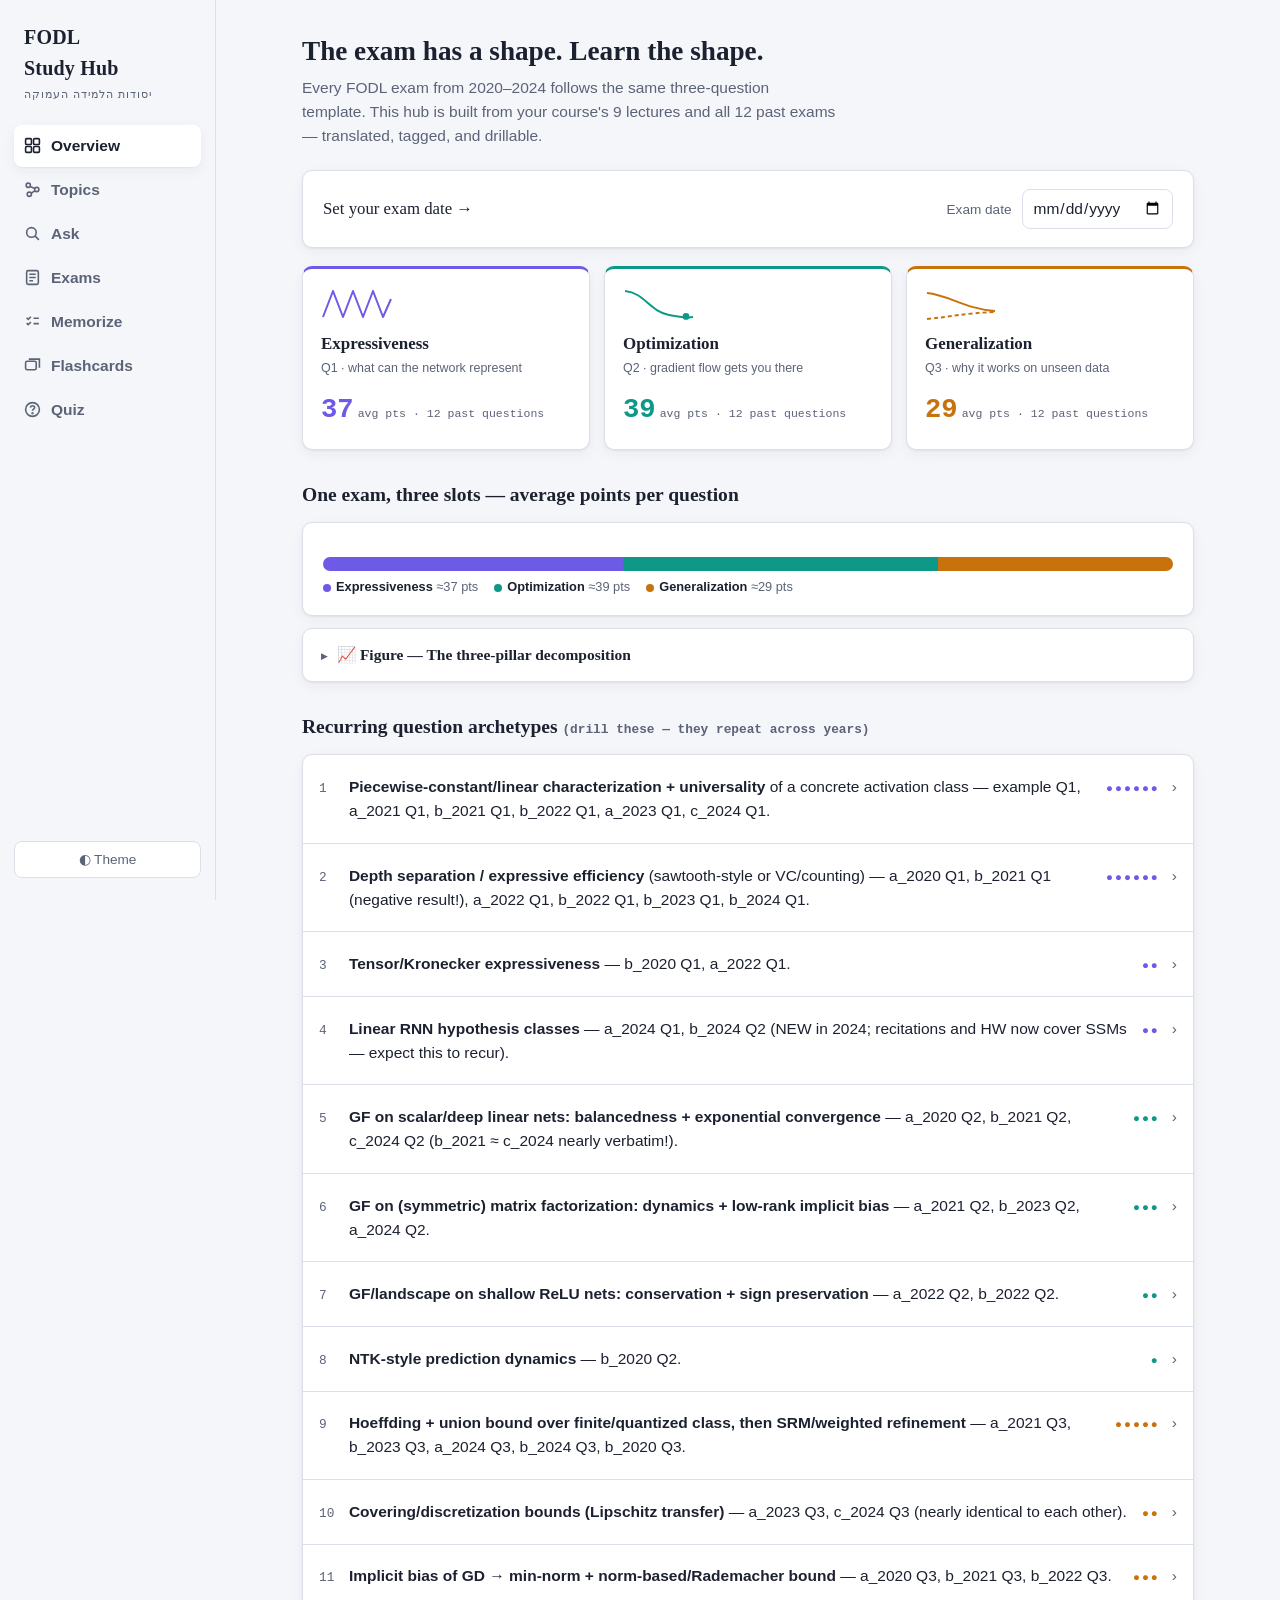
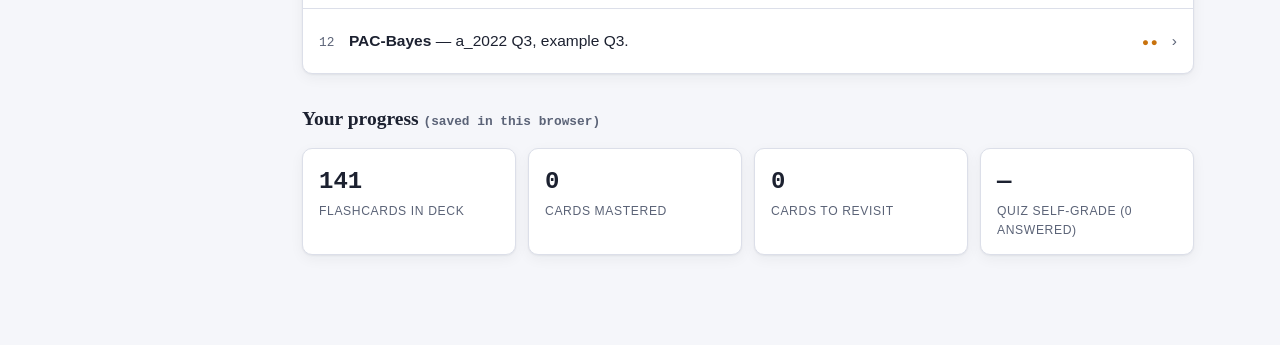
